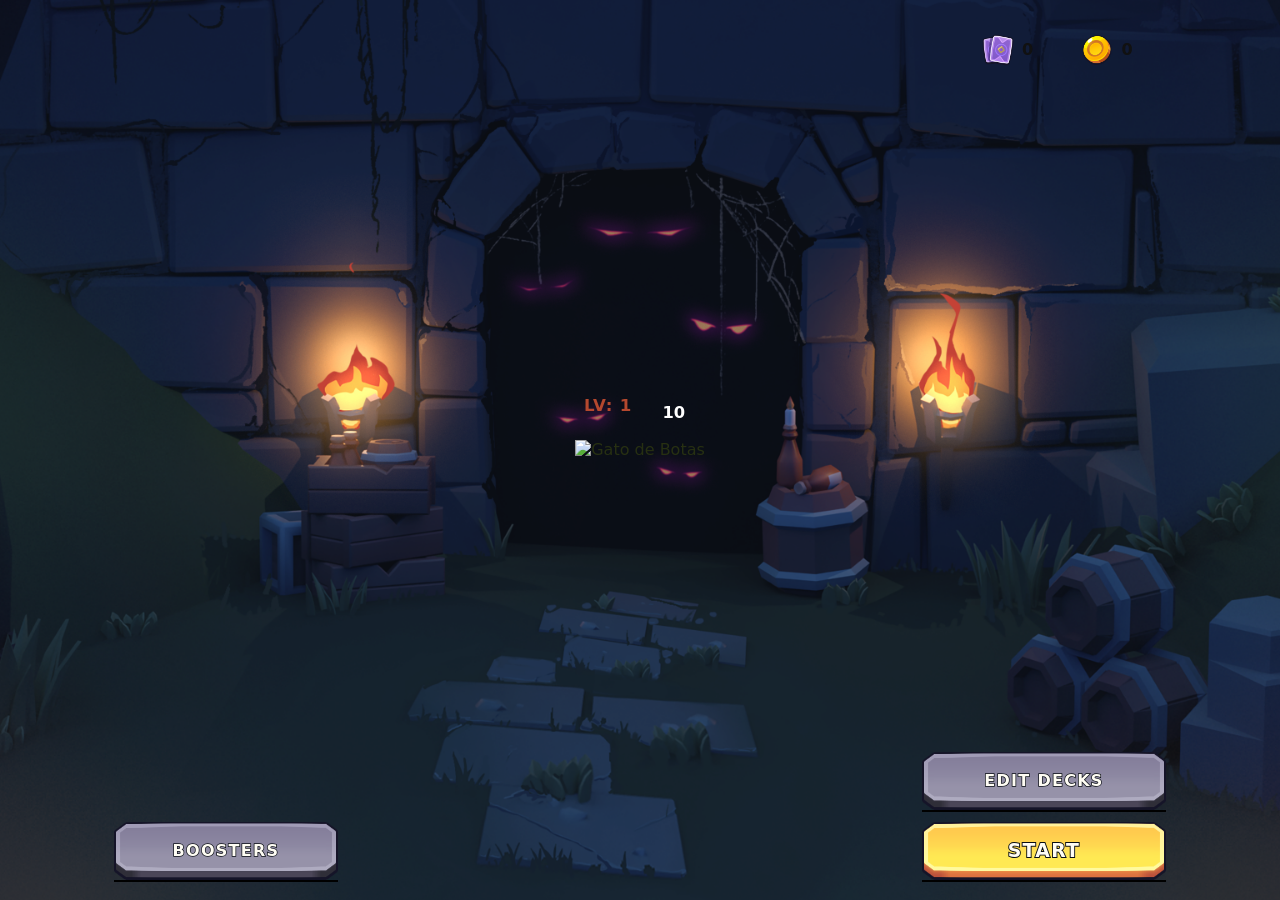
==== docs/index.html @ a6cf3a55 "Merge remote-tracking branch 'upstream/ui-art'" ====
<!doctype html>
<html lang="en">
<head>
  <meta charset="utf-8">
  <meta name="viewport" content="width=device-width, initial-scale=1">
  <title>main</title>
</head>
<body>
  <div id="app"></div>
  <script type="module">
// JavaScript runtime source for the BIRL JavaScript target.

// App Runtime
// ===========

// Bend-to-DOM bridge: decodes values, patches virtual DOM, and dispatches IO.

// Bend Value
// ==========

export function __app_mk(name, obj) {
  if (obj === undefined) {
    obj = {};
  }
  obj.$ = name;
  obj.$t = __bend_tag[name];
  return obj;
}

export function __app_fld(obj, nam, idx) {
  if (obj === null || typeof obj !== "object") {
    return undefined;
  }
  if (Object.prototype.hasOwnProperty.call(obj, nam)) {
    return obj[nam];
  }
  var key = "$" + String(idx);
  if (Object.prototype.hasOwnProperty.call(obj, key)) {
    return obj[key];
  }
  return undefined;
}

export function __app_decode_string(str) {
  if (typeof str !== "string") {
    throw new Error("invalid Bend String value");
  }
  return str;
}

export function __app_encode_string(txt) {
  if (typeof txt !== "string") {
    throw new Error("invalid JavaScript string value");
  }
  return txt;
}

export function __app_list_array(lst) {
  var out = [];
  var cur = lst;
  while (cur !== null && typeof cur === "object") {
    if (cur.$ === "nil") {
      return out;
    }
    if (cur.$ === "cons") {
      out.push(__app_fld(cur, "head", 0));
      cur = __app_fld(cur, "tail", 1);
      continue;
    }
    break;
  }
  throw new Error("invalid Bend List value");
}

export function __app_list_u32(lst) {
  var out = [];
  var cur = lst;
  while (cur !== null && typeof cur === "object") {
    if (cur.$ === "nil") {
      return out;
    }
    if (cur.$ === "cons") {
      out.push(__app_fld(cur, "head", 0) >>> 0);
      cur = __app_fld(cur, "tail", 1);
      continue;
    }
    break;
  }
  throw new Error("invalid Bend List value");
}

// Bitmap
// ======

export function __app_bmp_paint(canvas, w, h, pixels) {
  canvas.width = w;
  canvas.height = h;
  var ctx = canvas.getContext("2d");
  var img = ctx.createImageData(w, h);
  var dat = img.data;
  var len = Math.min(pixels.length, w * h);
  for (var i = 0; i < len; ++i) {
    var p = pixels[i];
    dat[i * 4 + 0] = (p >>> 24) & 0xff;
    dat[i * 4 + 1] = (p >>> 16) & 0xff;
    dat[i * 4 + 2] = (p >>> 8) & 0xff;
    dat[i * 4 + 3] = p & 0xff;
  }
  ctx.putImageData(img, 0, 0);
}

// Event
// =====

export function __app_evt_value(evt) {
  var tgt = evt === null || typeof evt !== "object" ? null : evt.target;
  if (tgt === null || typeof tgt !== "object") {
    return "";
  }
  var val = tgt.value;
  return typeof val === "string" ? val : "";
}

export function __app_evt_key(evt) {
  if (evt === null || typeof evt !== "object") {
    return 0;
  }
  var key = evt.which;
  if (typeof key === "number") {
    return key >>> 0;
  }
  key = evt.keyCode;
  if (typeof key === "number") {
    return key >>> 0;
  }
  return 0;
}

// HTML Decode
// ===========

export function __app_empty_attrs() {
  return {
    attrs: Object.create(null),
    style: Object.create(null),
    on: Object.create(null),
    fx: [],
  };
}

export function __app_decode_attrs(attrs) {
  var out = __app_empty_attrs();
  for (var attr of __app_list_array(attrs)) {
    if (attr === null || typeof attr !== "object") {
      throw new Error("invalid HTML attr");
    }
    switch (attr.$) {
      case "attr": {
        out.attrs[__app_decode_string(__app_fld(attr, "nam", 0))] = __app_decode_string(__app_fld(attr, "val", 1));
        break;
      }
      case "style": {
        out.style[__app_decode_string(__app_fld(attr, "nam", 0))] = __app_decode_string(__app_fld(attr, "val", 1));
        break;
      }
      case "on_click": {
        var msg = __app_fld(attr, "msg", 0);
        out.on.click = function () {
          return msg;
        };
        break;
      }
      case "on_input": {
        var fun = __app_fld(attr, "fun", 0);
        out.on.input = function (evt) {
          return __apply(fun, __app_encode_string(__app_evt_value(evt)));
        };
        break;
      }
      case "on_key_down": {
        var fun = __app_fld(attr, "fun", 0);
        out.on.keydown = function (evt) {
          return __apply(fun, __app_evt_key(evt));
        };
        break;
      }
      case "on_mouse_down": {
        var fun = __app_fld(attr, "fun", 0);
        out.on.mousedown = function (evt) {
          return __apply(__apply(fun, evt.offsetX >>> 0), evt.offsetY >>> 0);
        };
        break;
      }
      case "on_mouse_up": {
        var fun = __app_fld(attr, "fun", 0);
        out.on.mouseup = function (evt) {
          return __apply(__apply(fun, evt.offsetX >>> 0), evt.offsetY >>> 0);
        };
        break;
      }
      case "on_mouse_move": {
        var fun = __app_fld(attr, "fun", 0);
        out.on.mousemove = function (evt) {
          return __apply(__apply(fun, evt.offsetX >>> 0), evt.offsetY >>> 0);
        };
        break;
      }
      case "every_ms": {
        var ms = __app_fld(attr, "ms", 0) >>> 0;
        var msg = __app_fld(attr, "msg", 1);
        out.fx.push({ $: "every_ms", ms: ms, msg: msg });
        break;
      }
      default: {
        throw new Error("invalid HTML attr constructor");
      }
    }
  }
  return out;
}

export function __app_decode_html(view) {
  if (view === null || typeof view !== "object") {
    throw new Error("invalid HTML value");
  }
  switch (view.$) {
    case "text": {
      return { $: "text", value: __app_decode_string(__app_fld(view, "value", 0)) };
    }
    case "node": {
      var tag = __app_decode_string(__app_fld(view, "tag", 0));
      var attrs = __app_decode_attrs(__app_fld(view, "attrs", 1));
      var kids = __app_list_array(__app_fld(view, "kids", 2)).map(__app_decode_html);
      return { $: "node", tag: tag, attrs: attrs, kids: kids };
    }
    case "bmp": {
      var w = __app_fld(view, "width", 0) >>> 0;
      var h = __app_fld(view, "height", 1) >>> 0;
      var pixels = __app_list_u32(__app_fld(view, "pixels", 2));
      var attrs = __app_decode_attrs(__app_fld(view, "attrs", 3));
      return { $: "bmp", w: w, h: h, pixels: pixels, attrs: attrs };
    }
    default: {
      throw new Error("invalid HTML constructor");
    }
  }
}

// DOM Attributes
// ==============

export function __app_set_attr(el, nam, val) {
  if (nam === "value" && "value" in el) {
    if (el.value !== val) {
      el.value = val;
    }
    return;
  }
  el.setAttribute(nam, val);
}

export function __app_del_attr(el, nam) {
  if (nam === "value" && "value" in el) {
    el.value = "";
  }
  el.removeAttribute(nam);
}

export function __app_patch_attrs(el, prev, next) {
  for (var nam in prev.attrs) {
    if (!(nam in next.attrs)) {
      __app_del_attr(el, nam);
    }
  }
  for (var nam in next.attrs) {
    if (prev.attrs[nam] !== next.attrs[nam]) {
      __app_set_attr(el, nam, next.attrs[nam]);
    }
  }
  for (var nam in prev.style) {
    if (!(nam in next.style)) {
      el.style.removeProperty(nam);
    }
  }
  for (var nam in next.style) {
    if (prev.style[nam] !== next.style[nam]) {
      el.style.setProperty(nam, next.style[nam]);
    }
  }
}

// Event Binding
// =============

export function __app_bind_dom(el, nam, get_msg, dispatch) {
  var handler = function (evt) {
    dispatch(get_msg(evt));
  };
  el.addEventListener(nam, handler);
  return function () {
    el.removeEventListener(nam, handler);
  };
}

export function __app_bind_fx(fx, dispatch) {
  switch (fx.$) {
    case "every_ms": {
      var msg = fx.msg;
      var timer = setInterval(function () {
        dispatch(msg);
      }, fx.ms);
      return function () {
        clearInterval(timer);
      };
    }
    default: {
      throw new Error("invalid App binding");
    }
  }
}

export function __app_clear_bindings(dom) {
  if (dom === null || typeof dom !== "object") {
    return;
  }
  var got = dom.__bend_bindings;
  if (got === undefined) {
    return;
  }
  for (var off of got) {
    off();
  }
  delete dom.__bend_bindings;
}

export function __app_has_bindings(next) {
  for (var nam in next.on) {
    return true;
  }
  return next.fx.length !== 0;
}

export function __app_patch_bindings(el, next, dispatch) {
  __app_clear_bindings(el);
  if (!__app_has_bindings(next)) {
    return;
  }
  var got = [];
  for (var nam in next.on) {
    got.push(__app_bind_dom(el, nam, next.on[nam], dispatch));
  }
  for (var fx of next.fx) {
    got.push(__app_bind_fx(fx, dispatch));
  }
  el.__bend_bindings = got;
}

export function __app_dispose(dom) {
  if (dom === null || typeof dom !== "object") {
    return;
  }
  __app_clear_bindings(dom);
  if ("childNodes" in dom) {
    for (var kid of dom.childNodes) {
      __app_dispose(kid);
    }
  }
}

// DOM Patch
// =========

var __SVG_NS = "http://www.w3.org/2000/svg";

export function __app_is_svg(tag) {
  switch (tag) {
    case "svg":
    case "circle":
    case "ellipse":
    case "line":
    case "path":
    case "polygon":
    case "polyline":
    case "rect":
    case "g":
    case "defs":
    case "use":
    case "symbol":
    case "text":
    case "tspan":
    case "image":
    case "clipPath":
    case "mask":
    case "pattern":
    case "marker":
    case "linearGradient":
    case "radialGradient":
    case "stop":
    case "filter":
    case "feGaussianBlur":
    case "feOffset":
    case "feBlend":
    case "feColorMatrix":
    case "feComposite":
      return true;
    default:
      return false;
  }
}

export function __app_mount(view, dispatch, svg) {
  switch (view.$) {
    case "text": {
      return document.createTextNode(view.value);
    }
    case "node": {
      var isSvg = svg || view.tag === "svg";
      var el = isSvg ? document.createElementNS(__SVG_NS, view.tag) : document.createElement(view.tag);
      __app_patch_attrs(el, __app_empty_attrs(), view.attrs);
      __app_patch_bindings(el, view.attrs, dispatch);
      var kidSvg = isSvg && view.tag !== "foreignObject";
      for (var kid of view.kids) {
        el.appendChild(__app_mount(kid, dispatch, kidSvg));
      }
      return el;
    }
    case "bmp": {
      var el = document.createElement("canvas");
      __app_bmp_paint(el, view.w, view.h, view.pixels);
      __app_patch_attrs(el, __app_empty_attrs(), view.attrs);
      __app_patch_bindings(el, view.attrs, dispatch);
      return el;
    }
  }
}

export function __app_replace(dom, view, dispatch, svg) {
  var nxt = __app_mount(view, dispatch, svg);
  __app_dispose(dom);
  return nxt;
}

export function __app_patch(dom, prev, next, dispatch, svg) {
  if (prev.$ !== next.$) {
    return __app_replace(dom, next, dispatch, svg);
  }
  if (prev.$ === "text") {
    if (prev.value !== next.value) {
      dom.nodeValue = next.value;
    }
    return dom;
  }
  if (prev.$ === "bmp") {
    __app_bmp_paint(dom, next.w, next.h, next.pixels);
    __app_patch_attrs(dom, prev.attrs, next.attrs);
    __app_patch_bindings(dom, next.attrs, dispatch);
    return dom;
  }
  if (prev.tag !== next.tag) {
    return __app_replace(dom, next, dispatch, svg);
  }
  __app_patch_attrs(dom, prev.attrs, next.attrs);
  __app_patch_bindings(dom, next.attrs, dispatch);
  var isSvg = svg || next.tag === "svg";
  var kidSvg = isSvg && next.tag !== "foreignObject";
  var shared = Math.min(prev.kids.length, next.kids.length);
  for (var i = 0; i < shared; ++i) {
    var kid = dom.childNodes[i];
    var nxt = __app_patch(kid, prev.kids[i], next.kids[i], dispatch, kidSvg);
    if (nxt !== kid && kid.parentNode === dom) {
      dom.replaceChild(nxt, kid);
    }
  }
  while (dom.childNodes.length > next.kids.length) {
    var lst = dom.lastChild;
    if (lst === null) {
      break;
    }
    __app_dispose(lst);
    dom.removeChild(lst);
  }
  for (var i = shared; i < next.kids.length; ++i) {
    dom.appendChild(__app_mount(next.kids[i], dispatch, kidSvg));
  }
  return dom;
}

// App IO
// ======

export function __app_notify_ready(url) {
  if (url === null) {
    return;
  }
  try {
    if (typeof navigator === "object" && navigator !== null && typeof navigator.sendBeacon === "function") {
      if (navigator.sendBeacon(url, "")) {
        return;
      }
    }
  } catch {
  }
  if (typeof fetch === "function") {
    fetch(url, { method: "POST", keepalive: true }).catch(function () {
    });
  }
}

export function __app_parse_headers(str) {
  if (str === "") {
    return undefined;
  }
  var hdrs = {};
  var lines = str.split("\n");
  for (var i = 0; i < lines.length; ++i) {
    var line = lines[i].trim();
    if (line !== "") {
      var idx = line.indexOf(":");
      if (idx >= 0) {
        hdrs[line.slice(0, idx).trim()] = line.slice(idx + 1).trim();
      }
    }
  }
  return hdrs;
}

export async function __app_run_prim(prim) {
  if (prim === null || typeof prim !== "object") {
    throw new Error("invalid IO primitive");
  }
  switch (prim.$) {
    case "print": {
      console.log(__app_decode_string(__app_fld(prim, "txt", 0)));
      return __app_mk("unit");
    }
    case "sleep_ms": {
      var ms = __app_fld(prim, "ms", 0) >>> 0;
      if (ms > 0) {
        await new Promise(function (resolve) {
          setTimeout(resolve, ms);
        });
      }
      return __app_mk("unit");
    }
    case "get_time": {
      return BigInt(Date.now());
    }
    case "http_fetch": {
      var url = __app_decode_string(__app_fld(prim, "url", 0));
      var opts = { method: __app_decode_string(__app_fld(prim, "method", 1)) };
      var body = __app_decode_string(__app_fld(prim, "body", 3));
      if (body !== "") {
        opts.body = body;
      }
      opts.headers = __app_parse_headers(__app_decode_string(__app_fld(prim, "headers", 2)));
      return __app_encode_string(await (await fetch(url, opts)).text());
    }
    case "store_get": {
      var key = __app_decode_string(__app_fld(prim, "key", 0));
      try {
        var val = localStorage.getItem(key);
        return __app_encode_string(typeof val === "string" ? val : "");
      } catch {
        return __app_encode_string("");
      }
    }
    case "store_set": {
      var key = __app_decode_string(__app_fld(prim, "key", 0));
      var val = __app_decode_string(__app_fld(prim, "val", 1));
      try {
        localStorage.setItem(key, val);
      } catch {
      }
      return __app_mk("unit");
    }
    case "store_del": {
      var key = __app_decode_string(__app_fld(prim, "key", 0));
      try {
        localStorage.removeItem(key);
      } catch {
      }
      return __app_mk("unit");
    }
    case "exit": {
      throw new Error("exit(" + (__app_fld(prim, "code", 0) >>> 0) + ")");
    }
    default: {
      throw new Error("unsupported IO primitive in browser: " + prim.$);
    }
  }
}

export function __app_io_apply(f, x) {
  if (typeof f === "function") {
    return f(x);
  }
  if (f !== null && typeof f === "object" && typeof f.$c === "number") {
    return __apply(f, x);
  }
  throw new Error("invalid IO apply target");
}

export async function __app_run_io(io) {
  var cur = io;
  while (true) {
    if (cur === null || typeof cur !== "object") {
      throw new Error("invalid IO term");
    }
    switch (cur.$) {
      case "pure": {
        return __app_fld(cur, "val", 0);
      }
      case "call": {
        var cont = __app_fld(cur, "k", 1);
        cur = __app_io_apply(cont, await __app_run_prim(__app_fld(cur, "p", 0)));
        continue;
      }
      default: {
        throw new Error("invalid IO constructor");
      }
    }
  }
}

// App Loop
// ========

export function __app_run_cmd(cmd, dispatch) {
  if (cmd === null || typeof cmd !== "object") {
    return;
  }
  switch (cmd.$) {
    case "none": {
      return;
    }
    case "io": {
      var act = __app_fld(cmd, "act", 0);
      __app_run_io(act)
        .then(function (msg) {
          dispatch(msg);
        })
        .catch(function (e) {
          console.error("App IO error:", e);
        });
      return;
    }
    case "batch": {
      var cmds = __app_list_array(__app_fld(cmd, "cmds", 0));
      for (var c of cmds) {
        __app_run_cmd(c, dispatch);
      }
      return;
    }
  }
}

export function __run_app(app) {
  if (app === null || typeof app !== "object" || app.$ !== "app") {
    throw new Error("main is not an App value");
  }
  var init_upd = __app_fld(app, "init", 2);
  var render = __app_fld(app, "render", 3);
  var on_event = __app_fld(app, "on_event", 4);
  var state = __app_fld(init_upd, "state", 0);
  var root = document.getElementById("app");
  if (root === null) {
    throw new Error("missing #app mount node");
  }
  function step(msg) {
    var got = __apply(on_event, msg);
    if (false) {
      throw new Error("invalid on_event function");
    }
    var result = __apply(got, state);
    state = __app_fld(result, "state", 0);
    var cmd = __app_fld(result, "cmd", 1);
    var next = __app_decode_html(__apply(render, state));
    var nxt = __app_patch(dom, view, next, step, false);
    if (nxt !== dom) {
      root.replaceChild(nxt, dom);
    }
    dom = nxt;
    view = next;
    __app_run_cmd(cmd, step);
  }
  var view = __app_decode_html(__apply(render, state));
  var dom = __app_mount(view, step, false);
  root.replaceChildren(dom);
  __app_run_cmd(__app_fld(init_upd, "cmd", 1), step);
}

// Runtime
// =======

// Core JavaScript runtime: Nat arithmetic, arrays, strings, and result display.

// Nat
// ===

var _NAT_MAX = Number.MAX_SAFE_INTEGER;

function _nat_num(a) {
  return typeof a === "number";
}

function _nat_big(a) {
  return typeof a === "bigint";
}

function _nat_big_of(a) {
  return _nat_num(a) ? BigInt(a) : a;
}

function _nat_shrink(r) {
  return r <= _NAT_MAX ? Number(r) : r;
}

function _nat_is_zero(a) {
  return a === 0 || a === 0n;
}

function _nat_add(a, b) {
  if (_nat_num(a) && _nat_num(b)) {
    if (a <= _NAT_MAX - b) {
      return a + b;
    }
  }
  return _nat_big_of(a) + _nat_big_of(b);
}

function _nat_sub(a, b) {
  if (_nat_num(a) && _nat_num(b)) {
    return a >= b ? a - b : 0;
  }
  var ba = _nat_big_of(a);
  var bb = _nat_big_of(b);
  return ba >= bb ? _nat_shrink(ba - bb) : 0;
}

function _nat_mul(a, b) {
  if (_nat_num(a) && _nat_num(b)) {
    if (b === 0 || a <= Math.floor(_NAT_MAX / b)) {
      return a * b;
    }
  }
  return _nat_big_of(a) * _nat_big_of(b);
}

function _nat_div(a, b) {
  if (b === 0 || b === 0n) {
    return 0;
  }
  if (_nat_num(a) && _nat_num(b)) {
    return Math.floor(a / b);
  }
  return _nat_shrink(_nat_big_of(a) / _nat_big_of(b));
}

function _nat_mod(a, b) {
  if (b === 0 || b === 0n) {
    return 0;
  }
  if (_nat_num(a) && _nat_num(b)) {
    return a % b;
  }
  return _nat_shrink(_nat_big_of(a) % _nat_big_of(b));
}

function _nat_eq(a, b) {
  if (_nat_num(a) && _nat_num(b)) {
    return a === b;
  }
  return _nat_big_of(a) === _nat_big_of(b);
}

function _nat_lt(a, b) {
  if (_nat_num(a) && _nat_num(b)) {
    return a < b;
  }
  return _nat_big_of(a) < _nat_big_of(b);
}

function _nat_le(a, b) {
  if (_nat_num(a) && _nat_num(b)) {
    return a <= b;
  }
  return _nat_big_of(a) <= _nat_big_of(b);
}

function _nat_gt(a, b) {
  if (_nat_num(a) && _nat_num(b)) {
    return a > b;
  }
  return _nat_big_of(a) > _nat_big_of(b);
}

function _nat_ge(a, b) {
  if (_nat_num(a) && _nat_num(b)) {
    return a >= b;
  }
  return _nat_big_of(a) >= _nat_big_of(b);
}

function _nat_and(a, b) {
  if (_nat_num(a) && _nat_num(b) && a <= 0x7fffffff && b <= 0x7fffffff) {
    return a & b;
  }
  return _nat_shrink(_nat_big_of(a) & _nat_big_of(b));
}

function _nat_or(a, b) {
  if (_nat_num(a) && _nat_num(b) && a <= 0x7fffffff && b <= 0x7fffffff) {
    return a | b;
  }
  return _nat_shrink(_nat_big_of(a) | _nat_big_of(b));
}

function _nat_xor(a, b) {
  if (_nat_num(a) && _nat_num(b) && a <= 0x7fffffff && b <= 0x7fffffff) {
    return a ^ b;
  }
  return _nat_shrink(_nat_big_of(a) ^ _nat_big_of(b));
}

function _nat_shl(a, n) {
  if (_nat_num(a) && n < 53 && a <= Math.floor(_NAT_MAX / 2 ** n)) {
    return a * 2 ** n;
  }
  return _nat_big_of(a) << BigInt(n);
}

function _nat_not(a) {
  return _nat_shrink(~_nat_big_of(a) & 0xffffffffffffffffn);
}

function _nat_shr(a, n) {
  if (_nat_num(a)) {
    return Math.floor(a / 2 ** n);
  }
  return _nat_shrink(_nat_big_of(a) >> BigInt(n));
}

function _nat_to_u64(a) {
  return BigInt.asUintN(64, _nat_big_of(a));
}

function _nat_to_u32(a) {
  return Number(_nat_big_of(a) & 0xffffffffn) >>> 0;
}

function _nat_to_u16(a) {
  return Number(_nat_big_of(a) & 0xffffn);
}

function _nat_to_u8(a) {
  return Number(_nat_big_of(a) & 0xffn);
}

// Array
// =====

function _arr_new(n, v) {
  var a = new Array(n >>> 0);
  if (v !== 0) {
    for (var i = 0; i < a.length; i++) {
      a[i] = v;
    }
  } else {
    a.fill(0);
  }
  return a;
}

function _arr_set(a, i, v) {
  a[i >>> 0] = v;
  return a;
}

function _arr_gen(n, g) {
  var a = new Array(n >>> 0);
  for (var i = 0; i < a.length; i++) {
    a[i] = __apply(g, i >>> 0);
  }
  return a;
}

function _arr_drop(a, d) {
  for (var i = 0; i < a.length; i++) {
    __apply(d, a[i]);
  }
  return 0;
}

function _arr_new_u8(n, v) {
  var a = new Uint8Array(n >>> 0);
  if (v) {
    a.fill(v);
  }
  return a;
}

function _arr_gen_u8(n, g) {
  var a = new Uint8Array(n >>> 0);
  for (var i = 0; i < a.length; i++) {
    a[i] = __apply(g, i >>> 0);
  }
  return a;
}

function _arr_new_i8(n, v) {
  var a = new Int8Array(n >>> 0);
  if (v) {
    a.fill(v);
  }
  return a;
}

function _arr_gen_i8(n, g) {
  var a = new Int8Array(n >>> 0);
  for (var i = 0; i < a.length; i++) {
    a[i] = __apply(g, i >>> 0);
  }
  return a;
}

function _arr_new_u16(n, v) {
  var a = new Uint16Array(n >>> 0);
  if (v) {
    a.fill(v);
  }
  return a;
}

function _arr_gen_u16(n, g) {
  var a = new Uint16Array(n >>> 0);
  for (var i = 0; i < a.length; i++) {
    a[i] = __apply(g, i >>> 0);
  }
  return a;
}

function _arr_new_i16(n, v) {
  var a = new Int16Array(n >>> 0);
  if (v) {
    a.fill(v);
  }
  return a;
}

function _arr_gen_i16(n, g) {
  var a = new Int16Array(n >>> 0);
  for (var i = 0; i < a.length; i++) {
    a[i] = __apply(g, i >>> 0);
  }
  return a;
}

function _arr_new_u32(n, v) {
  var a = new Uint32Array(n >>> 0);
  if (v) {
    a.fill(v >>> 0);
  }
  return a;
}

function _arr_gen_u32(n, g) {
  var a = new Uint32Array(n >>> 0);
  for (var i = 0; i < a.length; i++) {
    a[i] = __apply(g, i >>> 0) >>> 0;
  }
  return a;
}

function _arr_new_i32(n, v) {
  var a = new Int32Array(n >>> 0);
  if (v) {
    a.fill(v | 0);
  }
  return a;
}

function _arr_gen_i32(n, g) {
  var a = new Int32Array(n >>> 0);
  for (var i = 0; i < a.length; i++) {
    a[i] = __apply(g, i >>> 0) | 0;
  }
  return a;
}

function _arr_new_u64(n, v) {
  var a = new BigUint64Array(n >>> 0);
  if (v) {
    a.fill(BigInt(v));
  }
  return a;
}

function _arr_gen_u64(n, g) {
  var a = new BigUint64Array(n >>> 0);
  for (var i = 0; i < a.length; i++) {
    a[i] = BigInt(__apply(g, i >>> 0));
  }
  return a;
}

function _arr_new_i64(n, v) {
  var a = new BigInt64Array(n >>> 0);
  if (v) {
    a.fill(BigInt(v));
  }
  return a;
}

function _arr_gen_i64(n, g) {
  var a = new BigInt64Array(n >>> 0);
  for (var i = 0; i < a.length; i++) {
    a[i] = BigInt(__apply(g, i >>> 0));
  }
  return a;
}

function _arr_new_f64(n, v) {
  var a = new Float64Array(n >>> 0);
  if (v) {
    a.fill(v);
  }
  return a;
}

function _arr_gen_f64(n, g) {
  var a = new Float64Array(n >>> 0);
  for (var i = 0; i < a.length; i++) {
    a[i] = __apply(g, i >>> 0);
  }
  return a;
}

function _arr_drop_u8(a, d) {
  for (var i = 0; i < a.length; i++) {
    __apply(d, a[i]);
  }
  return 0;
}

function _arr_drop_i8(a, d) {
  for (var i = 0; i < a.length; i++) {
    __apply(d, a[i]);
  }
  return 0;
}

function _arr_drop_u16(a, d) {
  for (var i = 0; i < a.length; i++) {
    __apply(d, a[i]);
  }
  return 0;
}

function _arr_drop_i16(a, d) {
  for (var i = 0; i < a.length; i++) {
    __apply(d, a[i]);
  }
  return 0;
}

function _arr_drop_u32(a, d) {
  for (var i = 0; i < a.length; i++) {
    __apply(d, a[i]);
  }
  return 0;
}

function _arr_drop_i32(a, d) {
  for (var i = 0; i < a.length; i++) {
    __apply(d, a[i]);
  }
  return 0;
}

function _arr_drop_u64(a, d) {
  for (var i = 0; i < a.length; i++) {
    __apply(d, a[i]);
  }
  return 0;
}

function _arr_drop_i64(a, d) {
  for (var i = 0; i < a.length; i++) {
    __apply(d, a[i]);
  }
  return 0;
}

function _arr_drop_f64(a, d) {
  for (var i = 0; i < a.length; i++) {
    __apply(d, a[i]);
  }
  return 0;
}

// String
// ======

function _str_head(s) {
  return String.fromCodePoint(s.codePointAt(0));
}

function _str_tail(s) {
  return s.slice(s.codePointAt(0) > 0xffff ? 2 : 1);
}

// Show
// ====

function __bend_show_val(val, show) {
  if (val === null) {
    return "null";
  }
  if (typeof val === "bigint") {
    return val.toString();
  }
  if (typeof val === "number") {
    return String(val);
  }
  if (typeof val === "string") {
    return JSON.stringify(val);
  }
  if (typeof val === "boolean") {
    return String(val);
  }
  if (typeof val !== "object") {
    return String(val);
  }
  var info = __bend_ctrs[val.$t];
  if (!info) {
    return JSON.stringify(val);
  }
  var parts = ['"$":' + JSON.stringify(info.n)];
  for (var i = 0; i < info.f.length; i++) {
    var fs = info.s.length > i ? info.s[i] : "auto";
    parts.push(JSON.stringify(info.f[i]) + ":" + __bend_show_val(val[info.f[i]], fs));
  }
  return "{" + parts.join(",") + "}";
}

function __bend_show_result(val, show) {
  if (show === "char") {
    return String.fromCharCode(39) + val + String.fromCharCode(39);
  }
  if (typeof val === "bigint") {
    return val.toString();
  }
  if (typeof val === "number") {
    return String(val);
  }
  if (typeof val === "string") {
    return JSON.stringify(val);
  }
  return __bend_show_val(val, show);
}

// Generated Program
// =================

var __bend_ctrs = {0: { n: "str_nil", f: [], s: [] }, 1: { n: "str_cons", f: ["head", "tail"], s: ["char", "string"] }, 2: { n: "false", f: [], s: [] }, 3: { n: "true", f: [], s: [] }, 4: { n: "nil", f: [], s: [] }, 5: { n: "cons", f: ["head", "tail"], s: ["auto", "adt"] }, 6: { n: "upgrade", f: ["cost", "max_hp"], s: ["u32", "u32"] }, 7: { n: "pack_pool_entry", f: ["card", "weight"], s: ["adt", "u32"] }, 8: { n: "monster_card", f: ["ref"], s: ["u32"] }, 9: { n: "sword_card", f: ["ref"], s: ["u32"] }, 10: { n: "potion_card", f: ["ref"], s: ["u32"] }, 11: { n: "hero_def", f: ["id", "name", "sprite", "base_max_hp", "unlock_cost", "starts_unlocked", "upgrades"], s: ["string", "string", "string", "u32", "u32", "u32", "adt"] }, 12: { n: "monster_def", f: ["name", "sprite", "gold_drop", "hp_levels"], s: ["string", "string", "u32", "adt"] }, 13: { n: "sword_def", f: ["name", "sprite", "dmg"], s: ["string", "string", "u32"] }, 14: { n: "potion_def", f: ["name", "sprite", "heal"], s: ["string", "string", "u32"] }, 15: { n: "monster_entry", f: ["ref", "count"], s: ["u32", "u32"] }, 16: { n: "sword_entry", f: ["ref", "count"], s: ["u32", "u32"] }, 17: { n: "potion_entry", f: ["ref", "count"], s: ["u32", "u32"] }, 18: { n: "hero_entry", f: ["count"], s: ["u32"] }, 19: { n: "pack_def", f: ["name", "price", "reveal_count", "allow_duplicates", "pool"], s: ["string", "u32", "u32", "u32", "adt"] }, 20: { n: "config", f: ["heroes", "monsters", "swords", "potions", "deck", "booster_packs", "starting_dungeon_level"], s: ["adt", "adt", "adt", "adt", "adt", "adt", "u32"] }, 21: { n: "hero_profile", f: ["unlocked", "hero_level"], s: ["u32", "u32"] }, 22: { n: "meta", f: ["selected_hero", "selection_confirmed", "gold", "bonus_deck", "pack_inventory", "hero_profiles", "decks", "active_deck_id", "next_deck_id"], s: ["u32", "u32", "u32", "adt", "adt", "adt", "adt", "u32", "u32"] }, 23: { n: "deck_record", f: ["id", "name", "sleeve", "entries"], s: ["u32", "string", "adt", "adt"] }, 24: { n: "none", f: [], s: [] }, 25: { n: "some", f: ["val"], s: ["auto"] }, 26: { n: "sleeve_blue", f: [], s: [] }, 27: { n: "sleeve_chromatic", f: [], s: [] }, 28: { n: "game_state", f: ["meta", "scene", "next_seed"], s: ["adt", "adt", "u32"] }, 29: { n: "setup", f: [], s: [] }, 30: { n: "auto", f: [], s: [] }, 31: { n: "px", f: ["value"], s: ["nat"] }, 32: { n: "contain", f: [], s: [] }, 33: { n: "cover", f: [], s: [] }, 34: { n: "stretch", f: [], s: [] }, 35: { n: "smooth", f: [], s: [] }, 36: { n: "pixelated", f: [], s: [] }, 37: { n: "image", f: ["width", "height", "fit", "sampling"], s: ["adt", "adt", "adt", "adt"] }, 38: { n: "node", f: ["tag", "attrs", "kids"], s: ["string", "adt", "adt"] }, 39: { n: "attr", f: ["nam", "val"], s: ["string", "string"] }, 40: { n: "style", f: ["nam", "val"], s: ["string", "string"] }, 41: { n: "eq", f: [], s: [] }, 42: { n: "lt", f: [], s: [] }, 43: { n: "gt", f: [], s: [] }, 44: { n: "width_px", f: ["value"], s: ["nat"] }, 45: { n: "height_px", f: ["value"], s: ["nat"] }, 46: { n: "fit_contain", f: [], s: [] }, 47: { n: "fit_cover", f: [], s: [] }, 48: { n: "fit_stretch", f: [], s: [] }, 49: { n: "sampling_smooth", f: [], s: [] }, 50: { n: "sampling_pixelated", f: [], s: [] }, 51: { n: "animation", f: ["frames", "fps", "playback"], s: ["adt", "nat", "adt"] }, 52: { n: "loop", f: [], s: [] }, 53: { n: "state", f: ["elapsed_ms", "finished"], s: ["nat", "adt"] }, 54: { n: "once_hold_last", f: [], s: [] }, 55: { n: "step", f: ["state", "cycled", "finished_now"], s: ["adt", "adt", "adt"] }, 56: { n: "ui_state", f: ["hp_fx", "dmg_fx", "impact", "damage_overlay", "deck_counter_fx", "menu_background_state"], s: ["adt", "adt", "adt", "adt", "adt", "adt"] }, 57: { n: "hp_fx_none", f: [], s: [] }, 58: { n: "dmg_fx_none", f: [], s: [] }, 59: { n: "no_impact", f: [], s: [] }, 60: { n: "no_damage_overlay", f: [], s: [] }, 61: { n: "deck_counter_idle", f: [], s: [] }, 62: { n: "map", f: ["rows"], s: ["adt"] }, 63: { n: "v2", f: ["x", "y"], s: ["nat", "nat"] }, 64: { n: "board", f: ["cells"], s: ["adt"] }, 65: { n: "none", f: [], s: [] }, 66: { n: "up", f: [], s: [] }, 67: { n: "down", f: [], s: [] }, 68: { n: "left", f: [], s: [] }, 69: { n: "right", f: [], s: [] }, 70: { n: "sigma", f: ["first", "second"], s: ["u32", "string"] }, 71: { n: "run", f: ["dungeon_level", "hero_hp", "hero_max_hp", "hero_index", "weapon", "board", "deck_blueprint", "draw_counts", "remaining", "capacity", "seed", "ult_charge", "hero_ref"], s: ["u32", "u32", "u32", "u32", "adt", "adt", "adt", "adt", "u32", "u32", "u32", "u32", "u32"] }, 72: { n: "no_weapon", f: [], s: [] }, 73: { n: "weapon", f: ["ref", "dmg"], s: ["u32", "u32"] }, 74: { n: "monster", f: ["ref", "hp"], s: ["u32", "u32"] }, 75: { n: "sword", f: ["ref", "dmg"], s: ["u32", "u32"] }, 76: { n: "potion", f: ["ref", "heal"], s: ["u32", "u32"] }, 77: { n: "gold", f: ["amount"], s: ["u32"] }, 78: { n: "hero_card", f: [], s: [] }, 79: { n: "no_pick", f: ["counts"], s: ["adt"] }, 80: { n: "picked_entry", f: ["entry", "counts"], s: ["adt", "adt"] }, 81: { n: "pack_inventory_entry", f: ["ref", "count"], s: ["u32", "u32"] }, 82: { n: "no_pack_reward", f: [], s: [] }, 83: { n: "pack_reward", f: ["cards"], s: ["adt"] }, 84: { n: "no_save", f: [], s: [] }, 85: { n: "loaded", f: ["meta", "saved_scene", "next_seed"], s: ["adt", "adt", "u32"] }, 86: { n: "saved_setup", f: [], s: [] }, 87: { n: "saved_running", f: ["run"], s: ["adt"] }, 88: { n: "saved_boosters", f: ["reward", "reveal_index"], s: ["adt", "u32"] }, 89: { n: "saved_character_select", f: ["preview_hero"], s: ["u32"] }, 90: { n: "cat_monsters", f: [], s: [] }, 91: { n: "cat_swords", f: [], s: [] }, 92: { n: "cat_potions", f: [], s: [] }, 93: { n: "cat_hero", f: [], s: [] }, 94: { n: "deck_quotas", f: ["monsters", "swords", "potions", "hero", "total"], s: ["u32", "u32", "u32", "u32", "u32"] }, 95: { n: "draw_result", f: ["tile", "counts", "remaining", "seed", "level"], s: ["adt", "adt", "u32", "u32", "u32"] }, 96: { n: "board_draw", f: ["board", "counts", "remaining", "seed", "level"], s: ["adt", "adt", "u32", "u32", "u32"] }, 97: { n: "dungeon", f: ["game", "ui"], s: ["adt", "adt"] }, 98: { n: "running", f: ["run"], s: ["adt"] }, 99: { n: "hp_fx_heal_a", f: [], s: [] }, 100: { n: "hp_fx_heal_b", f: [], s: [] }, 101: { n: "hp_fx_hurt_a", f: [], s: [] }, 102: { n: "hp_fx_hurt_b", f: [], s: [] }, 103: { n: "dmg_fx_up_a", f: [], s: [] }, 104: { n: "dmg_fx_up_b", f: [], s: [] }, 105: { n: "dmg_fx_down_a", f: [], s: [] }, 106: { n: "dmg_fx_down_b", f: [], s: [] }, 107: { n: "impact", f: ["pos", "fx"], s: ["adt", "adt"] }, 108: { n: "impact_hit_a", f: [], s: [] }, 109: { n: "impact_hit_b", f: [], s: [] }, 110: { n: "impact_kill_a", f: [], s: [] }, 111: { n: "impact_kill_b", f: [], s: [] }, 112: { n: "damage_overlay", f: ["pos", "trigger", "base_tile", "state"], s: ["adt", "adt", "adt", "adt"] }, 113: { n: "deck_counter_playing", f: ["state"], s: ["adt"] }, 114: { n: "keep_running", f: ["run"], s: ["adt"] }, 115: { n: "end_run", f: ["run"], s: ["adt"] }, 116: { n: "damage_tick", f: [], s: [] }, 117: { n: "start", f: [], s: [] }, 118: { n: "open_character_select", f: [], s: [] }, 119: { n: "character_select", f: ["preview_hero"], s: ["u32"] }, 120: { n: "open_ultimate_preview", f: [], s: [] }, 121: { n: "ultimate_preview", f: ["fx"], s: ["adt"] }, 122: { n: "ultimate_preview_idle", f: [], s: [] }, 123: { n: "open_boosters", f: [], s: [] }, 124: { n: "boosters", f: ["reward", "reveal_index", "return_to"], s: ["adt", "u32", "adt"] }, 125: { n: "booster_return_setup", f: [], s: [] }, 126: { n: "open_deck_list", f: [], s: [] }, 127: { n: "deck_list", f: ["mode", "sleeve_picker"], s: ["adt", "adt"] }, 128: { n: "deck_list_view", f: [], s: [] }, 129: { n: "sleeve_picker_closed", f: [], s: [] }, 130: { n: "move", f: ["dir"], s: ["adt"] }, 131: { n: "preview_character", f: ["ref"], s: ["u32"] }, 132: { n: "upgrade", f: [], s: [] }, 133: { n: "select_character", f: [], s: [] }, 134: { n: "booster_return_character_select", f: ["preview_hero"], s: ["u32"] }, 135: { n: "close_character_select", f: [], s: [] }, 136: { n: "no_pack_pick", f: ["pool"], s: ["adt"] }, 137: { n: "picked_pack_entry", f: ["card", "pool"], s: ["adt", "adt"] }, 138: { n: "pack_open_result", f: ["reward", "seed"], s: ["adt", "u32"] }, 139: { n: "close_boosters", f: [], s: [] }, 140: { n: "buy_pack", f: ["ref"], s: ["u32"] }, 141: { n: "open_pack", f: ["ref"], s: ["u32"] }, 142: { n: "prev_reward", f: [], s: [] }, 143: { n: "next_reward", f: [], s: [] }, 144: { n: "done_reward", f: [], s: [] }, 145: { n: "close_ultimate_preview", f: [], s: [] }, 146: { n: "play_ultimate_preview", f: [], s: [] }, 147: { n: "ultimate_preview_play_a", f: [], s: [] }, 148: { n: "ultimate_preview_play_b", f: [], s: [] }, 149: { n: "combat_result", f: ["hero_hp", "weapon", "board", "outcome"], s: ["u32", "adt", "adt", "adt"] }, 150: { n: "combat_game_over", f: [], s: [] }, 151: { n: "combat_continue", f: [], s: [] }, 152: { n: "swipe_result", f: ["meta", "next"], s: ["adt", "adt"] }, 153: { n: "ultimate_cutin_spec", f: ["banner_src", "character_src", "desktop_y_offset", "mobile_y_offset", "character_width", "band_height", "duration_ticks", "sound_placeholder"], s: ["string", "string", "string", "string", "string", "string", "u32", "string"] }, 154: { n: "game_over", f: ["run"], s: ["adt"] }, 155: { n: "ultimate_cinematic", f: ["run", "ticks_remaining"], s: ["adt", "u32"] }, 156: { n: "pause_dungeon", f: [], s: [] }, 157: { n: "paused", f: ["run"], s: ["adt"] }, 158: { n: "ultimate", f: [], s: [] }, 159: { n: "resume_dungeon", f: [], s: [] }, 160: { n: "abandon_dungeon", f: [], s: [] }, 161: { n: "resume_prompt", f: ["run"], s: ["adt"] }, 162: { n: "ok", f: [], s: [] }, 163: { n: "deck_draft", f: ["deck_id", "name", "sleeve", "entries", "dirty"], s: ["u32", "string", "adt", "adt", "u32"] }, 164: { n: "close_deck_list", f: [], s: [] }, 165: { n: "enter_deck_edit_mode", f: [], s: [] }, 166: { n: "deck_list_edit", f: ["selected_ids"], s: ["adt"] }, 167: { n: "exit_deck_edit_mode", f: [], s: [] }, 168: { n: "toggle_deck_select", f: ["deck_id"], s: ["u32"] }, 169: { n: "request_delete_decks", f: [], s: [] }, 170: { n: "cancel_delete_decks", f: [], s: [] }, 171: { n: "confirm_delete_decks", f: [], s: [] }, 172: { n: "create_new_deck", f: [], s: [] }, 173: { n: "open_deck_detail", f: ["deck_id"], s: ["u32"] }, 174: { n: "set_active_deck", f: ["deck_id"], s: ["u32"] }, 175: { n: "toggle_deck_sleeve_picker", f: ["deck_id"], s: ["u32"] }, 176: { n: "close_deck_sleeve_picker", f: [], s: [] }, 177: { n: "set_deck_sleeve", f: ["deck_id", "sleeve"], s: ["u32", "adt"] }, 178: { n: "deck_list_confirm_delete", f: ["selected_ids"], s: ["adt"] }, 179: { n: "deck_detail", f: ["deck_id", "draft", "picker", "detail_mode", "sleeve_picker"], s: ["u32", "adt", "adt", "adt", "adt"] }, 180: { n: "picker_none", f: [], s: [] }, 181: { n: "detail_view", f: [], s: [] }, 182: { n: "sleeve_picker_open", f: ["deck_id"], s: ["u32"] }, 183: { n: "request_close_deck_detail", f: [], s: [] }, 184: { n: "close_deck_detail", f: [], s: [] }, 185: { n: "discard_deck_changes", f: [], s: [] }, 186: { n: "cancel_discard_deck_changes", f: [], s: [] }, 187: { n: "add_card_to_deck", f: ["card"], s: ["adt"] }, 188: { n: "remove_card_from_deck", f: ["card", "occurrence"], s: ["adt", "u32"] }, 189: { n: "save_deck_changes", f: [], s: [] }, 190: { n: "open_category_picker", f: ["category"], s: ["adt"] }, 191: { n: "picker_open", f: ["category"], s: ["adt"] }, 192: { n: "close_category_picker", f: [], s: [] }, 193: { n: "detail_confirm_discard", f: [], s: [] }, 194: { n: "detail_pending_delete", f: ["card", "occurrence"], s: ["adt", "u32"] }, 195: { n: "update", f: ["state", "cmd"], s: ["adt", "adt"] }, 196: { n: "none", f: [], s: [] }, 197: { n: "store_set", f: ["key", "value", "event"], s: ["string", "string", "adt"] }, 198: { n: "ignore", f: [], s: [] }, 199: { n: "hero_presentation", f: ["hero_id", "name_align", "lore", "ultimate_title", "ultimate_icon", "ultimate_description"], s: ["string", "adt", "string", "string", "string", "string"] }, 200: { n: "presentation_center", f: [], s: [] }, 201: { n: "text", f: ["value"], s: ["string"] }, 202: { n: "on_click", f: ["msg"], s: ["auto"] }, 203: { n: "olive", f: [], s: [] }, 204: { n: "toon", f: [], s: [] }, 205: { n: "defaults", f: ["icon", "shape", "width", "state"], s: ["adt", "adt", "adt", "adt"] }, 206: { n: "off", f: [], s: [] }, 207: { n: "rounded", f: [], s: [] }, 208: { n: "fit", f: [], s: [] }, 209: { n: "enabled", f: [], s: [] }, 210: { n: "defaults", f: ["padding", "radius"], s: ["adt", "adt"] }, 211: { n: "md", f: [], s: [] }, 212: { n: "square", f: [], s: [] }, 213: { n: "small", f: [], s: [] }, 214: { n: "medium", f: [], s: [] }, 215: { n: "large", f: [], s: [] }, 216: { n: "wide", f: [], s: [] }, 217: { n: "full", f: [], s: [] }, 218: { n: "left", f: ["src"], s: ["string"] }, 219: { n: "right", f: ["src"], s: ["string"] }, 220: { n: "disabled", f: [], s: [] }, 221: { n: "button", f: ["text", "icon", "shape", "size", "width", "state"], s: ["string", "adt", "adt", "adt", "adt", "adt"] }, 222: { n: "icon_off", f: [], s: [] }, 223: { n: "icon_left", f: ["src"], s: ["string"] }, 224: { n: "icon_right", f: ["src"], s: ["string"] }, 225: { n: "shape_square", f: [], s: [] }, 226: { n: "shape_rounded", f: [], s: [] }, 227: { n: "width_fit", f: [], s: [] }, 228: { n: "width_wide", f: [], s: [] }, 229: { n: "width_full", f: [], s: [] }, 230: { n: "state_enabled", f: [], s: [] }, 231: { n: "state_disabled", f: [], s: [] }, 232: { n: "none", f: [], s: [] }, 233: { n: "sm", f: [], s: [] }, 234: { n: "lg", f: [], s: [] }, 235: { n: "background_on", f: [], s: [] }, 236: { n: "background_off", f: [], s: [] }, 237: { n: "border_on", f: [], s: [] }, 238: { n: "border_off", f: [], s: [] }, 239: { n: "gradient_off", f: [], s: [] }, 240: { n: "gradient_on", f: [], s: [] }, 241: { n: "surface_off", f: [], s: [] }, 242: { n: "surface_image", f: ["src", "source_left", "source_right", "source_top", "source_bottom", "target_left", "target_right", "target_top", "target_bottom"], s: ["string", "nat", "nat", "nat", "nat", "nat", "nat", "nat", "nat"] }, 243: { n: "card", f: ["padding", "radius", "background", "border", "gradient", "surface"], s: ["adt", "adt", "adt", "adt", "adt", "adt"] }, 244: { n: "padding_none", f: [], s: [] }, 245: { n: "padding_sm", f: [], s: [] }, 246: { n: "padding_md", f: [], s: [] }, 247: { n: "padding_lg", f: [], s: [] }, 248: { n: "background_none", f: [], s: [] }, 249: { n: "border_none", f: [], s: [] }, 250: { n: "radius_square", f: [], s: [] }, 251: { n: "radius_rounded", f: [], s: [] }, 252: { n: "gradient", f: [], s: [] }, 253: { n: "surface_image", f: ["src", "left", "right", "top", "bottom"], s: ["string", "nat", "nat", "nat", "nat"] }, 254: { n: "surface_image_sized", f: ["src", "source_left", "source_right", "source_top", "source_bottom", "target_left", "target_right", "target_top", "target_bottom"], s: ["string", "nat", "nat", "nat", "nat", "nat", "nat", "nat", "nat"] }, 255: { n: "top_left", f: [], s: [] }, 256: { n: "top", f: [], s: [] }, 257: { n: "top_right", f: [], s: [] }, 258: { n: "left", f: [], s: [] }, 259: { n: "center", f: [], s: [] }, 260: { n: "right", f: [], s: [] }, 261: { n: "bottom_left", f: [], s: [] }, 262: { n: "bottom", f: [], s: [] }, 263: { n: "bottom_right", f: [], s: [] }, 264: { n: "row", f: [], s: [] }, 265: { n: "column", f: [], s: [] }, 266: { n: "align_start_value", f: [], s: [] }, 267: { n: "align_center_value", f: [], s: [] }, 268: { n: "align_end_value", f: [], s: [] }, 269: { n: "align_stretch_value", f: [], s: [] }, 270: { n: "between", f: [], s: [] }, 271: { n: "packed", f: [], s: [] }, 272: { n: "layout", f: ["position", "flow", "gap"], s: ["adt", "adt", "adt"] }, 273: { n: "fit", f: [], s: [] }, 274: { n: "full", f: [], s: [] }, 275: { n: "px", f: ["value"], s: ["nat"] }, 276: { n: "max_width_none", f: [], s: [] }, 277: { n: "max_width_px_value", f: ["value"], s: ["nat"] }, 278: { n: "edge_insets", f: ["top", "right", "bottom", "left"], s: ["nat", "nat", "nat", "nat"] }, 279: { n: "compact_inset_none", f: [], s: [] }, 280: { n: "compact_inset_value", f: ["inset"], s: ["adt"] }, 281: { n: "shell_height_auto", f: [], s: [] }, 282: { n: "shell_height_viewport", f: [], s: [] }, 283: { n: "shell_overflow_visible", f: [], s: [] }, 284: { n: "shell_overflow_hidden", f: [], s: [] }, 285: { n: "shell_safe_area_off", f: [], s: [] }, 286: { n: "shell_safe_area_on", f: [], s: [] }, 287: { n: "shell_layout", f: ["width", "max_width", "height", "overflow", "safe_area", "inset", "compact_inset"], s: ["adt", "adt", "adt", "adt", "adt", "adt", "adt"] }, 288: { n: "frame", f: ["width", "height", "inset"], s: ["adt", "adt", "adt"] }, 289: { n: "width_fit", f: [], s: [] }, 290: { n: "width_full", f: [], s: [] }, 291: { n: "width_px", f: ["value"], s: ["nat"] }, 292: { n: "height_fit", f: [], s: [] }, 293: { n: "height_full", f: [], s: [] }, 294: { n: "height_px", f: ["value"], s: ["nat"] }, 295: { n: "inset_none", f: [], s: [] }, 296: { n: "inset_sm", f: [], s: [] }, 297: { n: "inset_md", f: [], s: [] }, 298: { n: "inset_lg", f: [], s: [] }, 299: { n: "inset_px", f: ["top", "right", "bottom", "left"], s: ["nat", "nat", "nat", "nat"] }, 300: { n: "compact_inset_px", f: ["top", "right", "bottom", "left"], s: ["nat", "nat", "nat", "nat"] }, 301: { n: "max_width_px", f: ["value"], s: ["nat"] }, 302: { n: "height_viewport", f: [], s: [] }, 303: { n: "overflow_hidden", f: [], s: [] }, 304: { n: "safe_area", f: [], s: [] }, 305: { n: "direction_column", f: [], s: [] }, 306: { n: "direction_row", f: [], s: [] }, 307: { n: "gap_none", f: [], s: [] }, 308: { n: "gap_sm", f: [], s: [] }, 309: { n: "gap_md", f: [], s: [] }, 310: { n: "gap_lg", f: [], s: [] }, 311: { n: "align_start", f: [], s: [] }, 312: { n: "align_center", f: [], s: [] }, 313: { n: "align_end", f: [], s: [] }, 314: { n: "align_stretch", f: [], s: [] }, 315: { n: "document_stack_layout", f: ["flow", "gap", "align"], s: ["adt", "adt", "adt"] }, 316: { n: "left", f: [], s: [] }, 317: { n: "center", f: [], s: [] }, 318: { n: "right", f: [], s: [] }, 319: { n: "label", f: [], s: [] }, 320: { n: "heading_1", f: [], s: [] }, 321: { n: "heading_2", f: [], s: [] }, 322: { n: "body", f: [], s: [] }, 323: { n: "inherited", f: [], s: [] }, 324: { n: "primary", f: [], s: [] }, 325: { n: "secondary", f: [], s: [] }, 326: { n: "neutral", f: [], s: [] }, 327: { n: "success", f: [], s: [] }, 328: { n: "warning", f: [], s: [] }, 329: { n: "danger", f: [], s: [] }, 330: { n: "static", f: [], s: [] }, 331: { n: "navigate", f: ["href"], s: ["string"] }, 332: { n: "trigger", f: ["evt"], s: ["auto"] }, 333: { n: "copy", f: ["content", "variant", "align", "interaction", "color"], s: ["string", "adt", "adt", "adt", "adt"] }, 334: { n: "link", f: ["href"], s: ["string"] }, 335: { n: "action", f: ["evt"], s: ["auto"] }, 336: { n: "color_primary", f: [], s: [] }, 337: { n: "color_secondary", f: [], s: [] }, 338: { n: "color_neutral", f: [], s: [] }, 339: { n: "color_success", f: [], s: [] }, 340: { n: "color_warning", f: [], s: [] }, 341: { n: "color_danger", f: [], s: [] }, 342: { n: "every_ms", f: ["ms", "msg"], s: ["u32", "adt"] }, 343: { n: "tier_common", f: [], s: [] }, 344: { n: "tier_legendary", f: [], s: [] }, 345: { n: "tier_epic", f: [], s: [] }, 346: { n: "tier_rare", f: [], s: [] }, 347: { n: "tier_uncommon", f: [], s: [] }, 348: { n: "hidden", f: [], s: [] }, 349: { n: "visible", f: [], s: [] }, 350: { n: "grid_cell", f: ["body", "trap_border_color", "trap_border_width", "trap_fill_color"], s: ["adt", "string", "nat", "string"] }, 351: { n: "grid", f: ["perspective", "grid_gap_x", "grid_gap_y", "max_transfer", "content_bounds"], s: ["nat", "nat", "nat", "nat", "adt"] }, 352: { n: "perspective", f: ["value"], s: ["nat"] }, 353: { n: "grid_gap_x", f: ["value"], s: ["nat"] }, 354: { n: "grid_gap_y", f: ["value"], s: ["nat"] }, 355: { n: "max_transfer", f: ["value"], s: ["nat"] }, 356: { n: "content_bounds_visible", f: [], s: [] }, 357: { n: "content_bounds_hidden", f: [], s: [] }, 358: { n: "trap_border_color", f: ["value"], s: ["string"] }, 359: { n: "trap_border_width_px", f: ["value"], s: ["nat"] }, 360: { n: "trap_fill_color", f: ["value"], s: ["string"] }, 361: { n: "orange", f: [], s: [] }, 362: { n: "flat", f: [], s: [] }, 363: { n: "on_key_down", f: ["fun"], s: ["auto"] }, 364: { n: "store_get", f: ["key", "on_some", "on_none"], s: ["string", "auto", "adt"] }, 365: { n: "app", f: ["State", "Event", "init", "render", "on_event", "cmd"], s: ["auto", "auto", "adt", "auto", "auto", "adt"] }};
var __bend_tag = {"str_nil": 0, "str_cons": 1, "false": 2, "true": 3, "nil": 4, "cons": 5, "upgrade": 6, "pack_pool_entry": 7, "monster_card": 8, "sword_card": 9, "potion_card": 10, "hero_def": 11, "monster_def": 12, "sword_def": 13, "potion_def": 14, "monster_entry": 15, "sword_entry": 16, "potion_entry": 17, "hero_entry": 18, "pack_def": 19, "config": 20, "hero_profile": 21, "meta": 22, "deck_record": 23, "none": 24, "some": 25, "sleeve_blue": 26, "sleeve_chromatic": 27, "game_state": 28, "setup": 29, "auto": 30, "px": 31, "contain": 32, "cover": 33, "stretch": 34, "smooth": 35, "pixelated": 36, "image": 37, "node": 38, "attr": 39, "style": 40, "eq": 41, "lt": 42, "gt": 43, "width_px": 44, "height_px": 45, "fit_contain": 46, "fit_cover": 47, "fit_stretch": 48, "sampling_smooth": 49, "sampling_pixelated": 50, "animation": 51, "loop": 52, "state": 53, "once_hold_last": 54, "step": 55, "ui_state": 56, "hp_fx_none": 57, "dmg_fx_none": 58, "no_impact": 59, "no_damage_overlay": 60, "deck_counter_idle": 61, "map": 62, "v2": 63, "board": 64, "none": 65, "up": 66, "down": 67, "left": 68, "right": 69, "sigma": 70, "run": 71, "no_weapon": 72, "weapon": 73, "monster": 74, "sword": 75, "potion": 76, "gold": 77, "hero_card": 78, "no_pick": 79, "picked_entry": 80, "pack_inventory_entry": 81, "no_pack_reward": 82, "pack_reward": 83, "no_save": 84, "loaded": 85, "saved_setup": 86, "saved_running": 87, "saved_boosters": 88, "saved_character_select": 89, "cat_monsters": 90, "cat_swords": 91, "cat_potions": 92, "cat_hero": 93, "deck_quotas": 94, "draw_result": 95, "board_draw": 96, "dungeon": 97, "running": 98, "hp_fx_heal_a": 99, "hp_fx_heal_b": 100, "hp_fx_hurt_a": 101, "hp_fx_hurt_b": 102, "dmg_fx_up_a": 103, "dmg_fx_up_b": 104, "dmg_fx_down_a": 105, "dmg_fx_down_b": 106, "impact": 107, "impact_hit_a": 108, "impact_hit_b": 109, "impact_kill_a": 110, "impact_kill_b": 111, "damage_overlay": 112, "deck_counter_playing": 113, "keep_running": 114, "end_run": 115, "damage_tick": 116, "start": 117, "open_character_select": 118, "character_select": 119, "open_ultimate_preview": 120, "ultimate_preview": 121, "ultimate_preview_idle": 122, "open_boosters": 123, "boosters": 124, "booster_return_setup": 125, "open_deck_list": 126, "deck_list": 127, "deck_list_view": 128, "sleeve_picker_closed": 129, "move": 130, "preview_character": 131, "upgrade": 132, "select_character": 133, "booster_return_character_select": 134, "close_character_select": 135, "no_pack_pick": 136, "picked_pack_entry": 137, "pack_open_result": 138, "close_boosters": 139, "buy_pack": 140, "open_pack": 141, "prev_reward": 142, "next_reward": 143, "done_reward": 144, "close_ultimate_preview": 145, "play_ultimate_preview": 146, "ultimate_preview_play_a": 147, "ultimate_preview_play_b": 148, "combat_result": 149, "combat_game_over": 150, "combat_continue": 151, "swipe_result": 152, "ultimate_cutin_spec": 153, "game_over": 154, "ultimate_cinematic": 155, "pause_dungeon": 156, "paused": 157, "ultimate": 158, "resume_dungeon": 159, "abandon_dungeon": 160, "resume_prompt": 161, "ok": 162, "deck_draft": 163, "close_deck_list": 164, "enter_deck_edit_mode": 165, "deck_list_edit": 166, "exit_deck_edit_mode": 167, "toggle_deck_select": 168, "request_delete_decks": 169, "cancel_delete_decks": 170, "confirm_delete_decks": 171, "create_new_deck": 172, "open_deck_detail": 173, "set_active_deck": 174, "toggle_deck_sleeve_picker": 175, "close_deck_sleeve_picker": 176, "set_deck_sleeve": 177, "deck_list_confirm_delete": 178, "deck_detail": 179, "picker_none": 180, "detail_view": 181, "sleeve_picker_open": 182, "request_close_deck_detail": 183, "close_deck_detail": 184, "discard_deck_changes": 185, "cancel_discard_deck_changes": 186, "add_card_to_deck": 187, "remove_card_from_deck": 188, "save_deck_changes": 189, "open_category_picker": 190, "picker_open": 191, "close_category_picker": 192, "detail_confirm_discard": 193, "detail_pending_delete": 194, "update": 195, "none": 196, "store_set": 197, "ignore": 198, "hero_presentation": 199, "presentation_center": 200, "text": 201, "on_click": 202, "olive": 203, "toon": 204, "defaults": 205, "off": 206, "rounded": 207, "fit": 208, "enabled": 209, "defaults": 210, "md": 211, "square": 212, "small": 213, "medium": 214, "large": 215, "wide": 216, "full": 217, "left": 218, "right": 219, "disabled": 220, "button": 221, "icon_off": 222, "icon_left": 223, "icon_right": 224, "shape_square": 225, "shape_rounded": 226, "width_fit": 227, "width_wide": 228, "width_full": 229, "state_enabled": 230, "state_disabled": 231, "none": 232, "sm": 233, "lg": 234, "background_on": 235, "background_off": 236, "border_on": 237, "border_off": 238, "gradient_off": 239, "gradient_on": 240, "surface_off": 241, "surface_image": 242, "card": 243, "padding_none": 244, "padding_sm": 245, "padding_md": 246, "padding_lg": 247, "background_none": 248, "border_none": 249, "radius_square": 250, "radius_rounded": 251, "gradient": 252, "surface_image": 253, "surface_image_sized": 254, "top_left": 255, "top": 256, "top_right": 257, "left": 258, "center": 259, "right": 260, "bottom_left": 261, "bottom": 262, "bottom_right": 263, "row": 264, "column": 265, "align_start_value": 266, "align_center_value": 267, "align_end_value": 268, "align_stretch_value": 269, "between": 270, "packed": 271, "layout": 272, "fit": 273, "full": 274, "px": 275, "max_width_none": 276, "max_width_px_value": 277, "edge_insets": 278, "compact_inset_none": 279, "compact_inset_value": 280, "shell_height_auto": 281, "shell_height_viewport": 282, "shell_overflow_visible": 283, "shell_overflow_hidden": 284, "shell_safe_area_off": 285, "shell_safe_area_on": 286, "shell_layout": 287, "frame": 288, "width_fit": 289, "width_full": 290, "width_px": 291, "height_fit": 292, "height_full": 293, "height_px": 294, "inset_none": 295, "inset_sm": 296, "inset_md": 297, "inset_lg": 298, "inset_px": 299, "compact_inset_px": 300, "max_width_px": 301, "height_viewport": 302, "overflow_hidden": 303, "safe_area": 304, "direction_column": 305, "direction_row": 306, "gap_none": 307, "gap_sm": 308, "gap_md": 309, "gap_lg": 310, "align_start": 311, "align_center": 312, "align_end": 313, "align_stretch": 314, "document_stack_layout": 315, "left": 316, "center": 317, "right": 318, "label": 319, "heading_1": 320, "heading_2": 321, "body": 322, "inherited": 323, "primary": 324, "secondary": 325, "neutral": 326, "success": 327, "warning": 328, "danger": 329, "static": 330, "navigate": 331, "trigger": 332, "copy": 333, "link": 334, "action": 335, "color_primary": 336, "color_secondary": 337, "color_neutral": 338, "color_success": 339, "color_warning": 340, "color_danger": 341, "every_ms": 342, "tier_common": 343, "tier_legendary": 344, "tier_epic": 345, "tier_rare": 346, "tier_uncommon": 347, "hidden": 348, "visible": 349, "grid_cell": 350, "grid": 351, "perspective": 352, "grid_gap_x": 353, "grid_gap_y": 354, "max_transfer": 355, "content_bounds_visible": 356, "content_bounds_hidden": 357, "trap_border_color": 358, "trap_border_width_px": 359, "trap_fill_color": 360, "orange": 361, "flat": 362, "on_key_down": 363, "store_get": 364, "app": 365};

function $bend_42_6f_6f_6c_2f_61_6e_64(x_0, x_1) {
  let _r2;
  if (x_0.$t === 2) {
    let b_3 = x_1;
    _r2 = ({"$": "false", "$t": 2});
  } else {
    if (x_0.$t === 3) {
      let b_4 = x_1;
      _r2 = b_4;
    } else {
      throw new Error("EFQ applied");
    }
  }
  return _r2;
}

function $bend_4c_69_73_74_2f_72_65_76_65_72_73_65_2f_67_6f(A_5, x_6, x_7) {
  while (true) {
    let _r8;
    if (x_6.$t === 4) {
      let acc_9 = x_7;
      _r8 = acc_9;
    } else {
      if (x_6.$t === 5) {
        let _f10 = x_6["head"];
        let _f11 = x_6["tail"];
        let h_12 = _f10;
        let t_13 = _f11;
        let acc_14 = x_7;
        let _e15 = null;
        let _a16 = t_13;
        let _e18;
        _e18 = ({"$": "cons", "$t": 5, "head": h_12, "tail": acc_14});
        let _a17 = _e18;
        let _tco_0 = _e15;
        let _tco_1 = _a16;
        let _tco_2 = _a17;
        A_5 = _tco_0;
        x_6 = _tco_1;
        x_7 = _tco_2;
        continue;
      } else {
        throw new Error("EFQ applied");
      }
    }
    return _r8;
  }
}

function $bend_4c_69_73_74_2f_72_65_76_65_72_73_65(A_19, xs_20) {
  let _r21;
  let _e22 = null;
  let _a23 = xs_20;
  let _e25;
  _e25 = ({"$": "nil", "$t": 4});
  let _a24 = _e25;
  _r21 = $bend_4c_69_73_74_2f_72_65_76_65_72_73_65_2f_67_6f(_e22, _a23, _a24);
  return _r21;
}

function $bend_4c_69_73_74_2f_6c_65_6e_67_74_68(A_26, x_27) {
  let _r28;
  if (x_27.$t === 4) {
    _r28 = 0;
  } else {
    if (x_27.$t === 5) {
      let _f29 = x_27["head"];
      let _f30 = x_27["tail"];
      let h_31 = _f29;
      let t_32 = _f30;
      let _e33;
      let _e34 = null;
      let _a35 = t_32;
      _e33 = $bend_4c_69_73_74_2f_6c_65_6e_67_74_68(_e34, _a35);
      _r28 = (((1) + (_e33)) >>> 0);
    } else {
      throw new Error("EFQ applied");
    }
  }
  return _r28;
}

function $bend_44_75_6e_67_65_6f_6e_2f_67_65_6e_65_72_61_74_65_64_5f_63_6f_6e_66_69_67_2f_67_65_6e_65_72_61_74_65_64_5f_68_65_72_6f_5f_30_5f_75_70_67_72_61_64_65_73_5f_63_68_75_6e_6b_5f_30() {
  let _r36;
  let _e37;
  _e37 = ({"$": "upgrade", "$t": 6, "cost": 40, "max_hp": 14});
  let _e38;
  let _e39;
  _e39 = ({"$": "upgrade", "$t": 6, "cost": 70, "max_hp": 16});
  let _e40;
  let _e41;
  _e41 = ({"$": "upgrade", "$t": 6, "cost": 100, "max_hp": 18});
  let _e42;
  let _e43;
  _e43 = ({"$": "upgrade", "$t": 6, "cost": 130, "max_hp": 20});
  let _e44;
  _e44 = ({"$": "nil", "$t": 4});
  _e42 = ({"$": "cons", "$t": 5, "head": _e43, "tail": _e44});
  _e40 = ({"$": "cons", "$t": 5, "head": _e41, "tail": _e42});
  _e38 = ({"$": "cons", "$t": 5, "head": _e39, "tail": _e40});
  _r36 = ({"$": "cons", "$t": 5, "head": _e37, "tail": _e38});
  return _r36;
}

function $bend_44_75_6e_67_65_6f_6e_2f_67_65_6e_65_72_61_74_65_64_5f_63_6f_6e_66_69_67_2f_67_65_6e_65_72_61_74_65_64_5f_68_65_72_6f_5f_31_5f_75_70_67_72_61_64_65_73_5f_63_68_75_6e_6b_5f_30() {
  let _r45;
  let _e46;
  _e46 = ({"$": "upgrade", "$t": 6, "cost": 36, "max_hp": 12});
  let _e47;
  let _e48;
  _e48 = ({"$": "upgrade", "$t": 6, "cost": 60, "max_hp": 14});
  let _e49;
  let _e50;
  _e50 = ({"$": "upgrade", "$t": 6, "cost": 84, "max_hp": 17});
  let _e51;
  let _e52;
  _e52 = ({"$": "upgrade", "$t": 6, "cost": 108, "max_hp": 20});
  let _e53;
  _e53 = ({"$": "nil", "$t": 4});
  _e51 = ({"$": "cons", "$t": 5, "head": _e52, "tail": _e53});
  _e49 = ({"$": "cons", "$t": 5, "head": _e50, "tail": _e51});
  _e47 = ({"$": "cons", "$t": 5, "head": _e48, "tail": _e49});
  _r45 = ({"$": "cons", "$t": 5, "head": _e46, "tail": _e47});
  return _r45;
}

function $bend_44_75_6e_67_65_6f_6e_2f_67_65_6e_65_72_61_74_65_64_5f_63_6f_6e_66_69_67_2f_67_65_6e_65_72_61_74_65_64_5f_6d_6f_6e_73_74_65_72_5f_30_5f_68_70_5f_6c_65_76_65_6c_73_5f_63_68_75_6e_6b_5f_30() {
  let _r54;
  let _e55;
  let _e56;
  let _e57;
  let _e58;
  let _e59;
  _e59 = ({"$": "nil", "$t": 4});
  _e58 = ({"$": "cons", "$t": 5, "head": 11, "tail": _e59});
  _e57 = ({"$": "cons", "$t": 5, "head": 9, "tail": _e58});
  _e56 = ({"$": "cons", "$t": 5, "head": 7, "tail": _e57});
  _e55 = ({"$": "cons", "$t": 5, "head": 5, "tail": _e56});
  _r54 = ({"$": "cons", "$t": 5, "head": 3, "tail": _e55});
  return _r54;
}

function $bend_44_75_6e_67_65_6f_6e_2f_67_65_6e_65_72_61_74_65_64_5f_63_6f_6e_66_69_67_2f_67_65_6e_65_72_61_74_65_64_5f_6d_6f_6e_73_74_65_72_5f_31_5f_68_70_5f_6c_65_76_65_6c_73_5f_63_68_75_6e_6b_5f_30() {
  let _r60;
  let _e61;
  let _e62;
  let _e63;
  let _e64;
  let _e65;
  _e65 = ({"$": "nil", "$t": 4});
  _e64 = ({"$": "cons", "$t": 5, "head": 13, "tail": _e65});
  _e63 = ({"$": "cons", "$t": 5, "head": 11, "tail": _e64});
  _e62 = ({"$": "cons", "$t": 5, "head": 9, "tail": _e63});
  _e61 = ({"$": "cons", "$t": 5, "head": 7, "tail": _e62});
  _r60 = ({"$": "cons", "$t": 5, "head": 5, "tail": _e61});
  return _r60;
}

function $bend_44_75_6e_67_65_6f_6e_2f_67_65_6e_65_72_61_74_65_64_5f_63_6f_6e_66_69_67_2f_67_65_6e_65_72_61_74_65_64_5f_6d_6f_6e_73_74_65_72_5f_32_5f_68_70_5f_6c_65_76_65_6c_73_5f_63_68_75_6e_6b_5f_30() {
  let _r66;
  let _e67;
  let _e68;
  let _e69;
  let _e70;
  let _e71;
  _e71 = ({"$": "nil", "$t": 4});
  _e70 = ({"$": "cons", "$t": 5, "head": 15, "tail": _e71});
  _e69 = ({"$": "cons", "$t": 5, "head": 13, "tail": _e70});
  _e68 = ({"$": "cons", "$t": 5, "head": 11, "tail": _e69});
  _e67 = ({"$": "cons", "$t": 5, "head": 9, "tail": _e68});
  _r66 = ({"$": "cons", "$t": 5, "head": 7, "tail": _e67});
  return _r66;
}

function $bend_44_75_6e_67_65_6f_6e_2f_67_65_6e_65_72_61_74_65_64_5f_63_6f_6e_66_69_67_2f_67_65_6e_65_72_61_74_65_64_5f_6d_6f_6e_73_74_65_72_5f_33_5f_68_70_5f_6c_65_76_65_6c_73_5f_63_68_75_6e_6b_5f_30() {
  let _r72;
  let _e73;
  let _e74;
  let _e75;
  let _e76;
  let _e77;
  _e77 = ({"$": "nil", "$t": 4});
  _e76 = ({"$": "cons", "$t": 5, "head": 20, "tail": _e77});
  _e75 = ({"$": "cons", "$t": 5, "head": 17, "tail": _e76});
  _e74 = ({"$": "cons", "$t": 5, "head": 14, "tail": _e75});
  _e73 = ({"$": "cons", "$t": 5, "head": 11, "tail": _e74});
  _r72 = ({"$": "cons", "$t": 5, "head": 9, "tail": _e73});
  return _r72;
}

function $bend_44_75_6e_67_65_6f_6e_2f_67_65_6e_65_72_61_74_65_64_5f_63_6f_6e_66_69_67_2f_67_65_6e_65_72_61_74_65_64_5f_70_61_63_6b_5f_30_5f_70_6f_6f_6c_5f_63_68_75_6e_6b_5f_30() {
  let _r78;
  let _e79;
  let _e80;
  _e80 = ({"$": "monster_card", "$t": 8, "ref": 1});
  _e79 = ({"$": "pack_pool_entry", "$t": 7, "card": _e80, "weight": 4});
  let _e81;
  let _e82;
  let _e83;
  _e83 = ({"$": "monster_card", "$t": 8, "ref": 3});
  _e82 = ({"$": "pack_pool_entry", "$t": 7, "card": _e83, "weight": 4});
  let _e84;
  let _e85;
  let _e86;
  _e86 = ({"$": "sword_card", "$t": 9, "ref": 0});
  _e85 = ({"$": "pack_pool_entry", "$t": 7, "card": _e86, "weight": 3});
  let _e87;
  let _e88;
  let _e89;
  _e89 = ({"$": "sword_card", "$t": 9, "ref": 1});
  _e88 = ({"$": "pack_pool_entry", "$t": 7, "card": _e89, "weight": 2});
  let _e90;
  let _e91;
  let _e92;
  _e92 = ({"$": "sword_card", "$t": 9, "ref": 2});
  _e91 = ({"$": "pack_pool_entry", "$t": 7, "card": _e92, "weight": 1});
  let _e93;
  let _e94;
  let _e95;
  _e95 = ({"$": "potion_card", "$t": 10, "ref": 0});
  _e94 = ({"$": "pack_pool_entry", "$t": 7, "card": _e95, "weight": 3});
  let _e96;
  let _e97;
  let _e98;
  _e98 = ({"$": "potion_card", "$t": 10, "ref": 1});
  _e97 = ({"$": "pack_pool_entry", "$t": 7, "card": _e98, "weight": 2});
  let _e99;
  let _e100;
  let _e101;
  _e101 = ({"$": "potion_card", "$t": 10, "ref": 2});
  _e100 = ({"$": "pack_pool_entry", "$t": 7, "card": _e101, "weight": 1});
  let _e102;
  _e102 = ({"$": "nil", "$t": 4});
  _e99 = ({"$": "cons", "$t": 5, "head": _e100, "tail": _e102});
  _e96 = ({"$": "cons", "$t": 5, "head": _e97, "tail": _e99});
  _e93 = ({"$": "cons", "$t": 5, "head": _e94, "tail": _e96});
  _e90 = ({"$": "cons", "$t": 5, "head": _e91, "tail": _e93});
  _e87 = ({"$": "cons", "$t": 5, "head": _e88, "tail": _e90});
  _e84 = ({"$": "cons", "$t": 5, "head": _e85, "tail": _e87});
  _e81 = ({"$": "cons", "$t": 5, "head": _e82, "tail": _e84});
  _r78 = ({"$": "cons", "$t": 5, "head": _e79, "tail": _e81});
  return _r78;
}

function $bend_44_75_6e_67_65_6f_6e_2f_67_65_6e_65_72_61_74_65_64_5f_63_6f_6e_66_69_67_2f_67_65_6e_65_72_61_74_65_64_5f_63_6f_6e_66_69_67_5f_68_65_72_6f_65_73_5f_63_68_75_6e_6b_5f_30() {
  let _r103;
  let _e104;
  let _e105;
  let _e106;
  _e106 = String.fromCodePoint(97);
  let _e107;
  let _e108;
  _e108 = String.fromCodePoint(100);
  let _e109;
  let _e110;
  _e110 = String.fromCodePoint(118);
  let _e111;
  let _e112;
  _e112 = String.fromCodePoint(101);
  let _e113;
  let _e114;
  _e114 = String.fromCodePoint(110);
  let _e115;
  let _e116;
  _e116 = String.fromCodePoint(116);
  let _e117;
  let _e118;
  _e118 = String.fromCodePoint(117);
  let _e119;
  let _e120;
  _e120 = String.fromCodePoint(114);
  let _e121;
  let _e122;
  _e122 = String.fromCodePoint(101);
  let _e123;
  let _e124;
  _e124 = String.fromCodePoint(114);
  let _e125;
  _e125 = "";
  _e123 = (_e124 + _e125);
  _e121 = (_e122 + _e123);
  _e119 = (_e120 + _e121);
  _e117 = (_e118 + _e119);
  _e115 = (_e116 + _e117);
  _e113 = (_e114 + _e115);
  _e111 = (_e112 + _e113);
  _e109 = (_e110 + _e111);
  _e107 = (_e108 + _e109);
  _e105 = (_e106 + _e107);
  let _e126;
  let _e127;
  _e127 = String.fromCodePoint(65);
  let _e128;
  let _e129;
  _e129 = String.fromCodePoint(100);
  let _e130;
  let _e131;
  _e131 = String.fromCodePoint(118);
  let _e132;
  let _e133;
  _e133 = String.fromCodePoint(101);
  let _e134;
  let _e135;
  _e135 = String.fromCodePoint(110);
  let _e136;
  let _e137;
  _e137 = String.fromCodePoint(116);
  let _e138;
  let _e139;
  _e139 = String.fromCodePoint(117);
  let _e140;
  let _e141;
  _e141 = String.fromCodePoint(114);
  let _e142;
  let _e143;
  _e143 = String.fromCodePoint(101);
  let _e144;
  let _e145;
  _e145 = String.fromCodePoint(114);
  let _e146;
  _e146 = "";
  _e144 = (_e145 + _e146);
  _e142 = (_e143 + _e144);
  _e140 = (_e141 + _e142);
  _e138 = (_e139 + _e140);
  _e136 = (_e137 + _e138);
  _e134 = (_e135 + _e136);
  _e132 = (_e133 + _e134);
  _e130 = (_e131 + _e132);
  _e128 = (_e129 + _e130);
  _e126 = (_e127 + _e128);
  let _e147;
  let _e148;
  _e148 = String.fromCodePoint(97);
  let _e149;
  let _e150;
  _e150 = String.fromCodePoint(115);
  let _e151;
  let _e152;
  _e152 = String.fromCodePoint(115);
  let _e153;
  let _e154;
  _e154 = String.fromCodePoint(101);
  let _e155;
  let _e156;
  _e156 = String.fromCodePoint(116);
  let _e157;
  let _e158;
  _e158 = String.fromCodePoint(115);
  let _e159;
  let _e160;
  _e160 = String.fromCodePoint(47);
  let _e161;
  let _e162;
  _e162 = String.fromCodePoint(112);
  let _e163;
  let _e164;
  _e164 = String.fromCodePoint(108);
  let _e165;
  let _e166;
  _e166 = String.fromCodePoint(97);
  let _e167;
  let _e168;
  _e168 = String.fromCodePoint(121);
  let _e169;
  let _e170;
  _e170 = String.fromCodePoint(101);
  let _e171;
  let _e172;
  _e172 = String.fromCodePoint(114);
  let _e173;
  let _e174;
  _e174 = String.fromCodePoint(45);
  let _e175;
  let _e176;
  _e176 = String.fromCodePoint(98);
  let _e177;
  let _e178;
  _e178 = String.fromCodePoint(111);
  let _e179;
  let _e180;
  _e180 = String.fromCodePoint(121);
  let _e181;
  let _e182;
  _e182 = String.fromCodePoint(46);
  let _e183;
  let _e184;
  _e184 = String.fromCodePoint(112);
  let _e185;
  let _e186;
  _e186 = String.fromCodePoint(110);
  let _e187;
  let _e188;
  _e188 = String.fromCodePoint(103);
  let _e189;
  _e189 = "";
  _e187 = (_e188 + _e189);
  _e185 = (_e186 + _e187);
  _e183 = (_e184 + _e185);
  _e181 = (_e182 + _e183);
  _e179 = (_e180 + _e181);
  _e177 = (_e178 + _e179);
  _e175 = (_e176 + _e177);
  _e173 = (_e174 + _e175);
  _e171 = (_e172 + _e173);
  _e169 = (_e170 + _e171);
  _e167 = (_e168 + _e169);
  _e165 = (_e166 + _e167);
  _e163 = (_e164 + _e165);
  _e161 = (_e162 + _e163);
  _e159 = (_e160 + _e161);
  _e157 = (_e158 + _e159);
  _e155 = (_e156 + _e157);
  _e153 = (_e154 + _e155);
  _e151 = (_e152 + _e153);
  _e149 = (_e150 + _e151);
  _e147 = (_e148 + _e149);
  let _e190;
  _e190 = $bend_44_75_6e_67_65_6f_6e_2f_67_65_6e_65_72_61_74_65_64_5f_63_6f_6e_66_69_67_2f_67_65_6e_65_72_61_74_65_64_5f_68_65_72_6f_5f_30_5f_75_70_67_72_61_64_65_73_5f_63_68_75_6e_6b_5f_30();
  _e104 = ({"$": "hero_def", "$t": 11, "id": _e105, "name": _e126, "sprite": _e147, "base_max_hp": 12, "unlock_cost": 0, "starts_unlocked": 1, "upgrades": _e190});
  let _e191;
  let _e192;
  let _e193;
  let _e194;
  _e194 = String.fromCodePoint(103);
  let _e195;
  let _e196;
  _e196 = String.fromCodePoint(97);
  let _e197;
  let _e198;
  _e198 = String.fromCodePoint(116);
  let _e199;
  let _e200;
  _e200 = String.fromCodePoint(111);
  let _e201;
  let _e202;
  _e202 = String.fromCodePoint(95);
  let _e203;
  let _e204;
  _e204 = String.fromCodePoint(100);
  let _e205;
  let _e206;
  _e206 = String.fromCodePoint(101);
  let _e207;
  let _e208;
  _e208 = String.fromCodePoint(95);
  let _e209;
  let _e210;
  _e210 = String.fromCodePoint(98);
  let _e211;
  let _e212;
  _e212 = String.fromCodePoint(111);
  let _e213;
  let _e214;
  _e214 = String.fromCodePoint(116);
  let _e215;
  let _e216;
  _e216 = String.fromCodePoint(97);
  let _e217;
  let _e218;
  _e218 = String.fromCodePoint(115);
  let _e219;
  _e219 = "";
  _e217 = (_e218 + _e219);
  _e215 = (_e216 + _e217);
  _e213 = (_e214 + _e215);
  _e211 = (_e212 + _e213);
  _e209 = (_e210 + _e211);
  _e207 = (_e208 + _e209);
  _e205 = (_e206 + _e207);
  _e203 = (_e204 + _e205);
  _e201 = (_e202 + _e203);
  _e199 = (_e200 + _e201);
  _e197 = (_e198 + _e199);
  _e195 = (_e196 + _e197);
  _e193 = (_e194 + _e195);
  let _e220;
  let _e221;
  _e221 = String.fromCodePoint(71);
  let _e222;
  let _e223;
  _e223 = String.fromCodePoint(97);
  let _e224;
  let _e225;
  _e225 = String.fromCodePoint(116);
  let _e226;
  let _e227;
  _e227 = String.fromCodePoint(111);
  let _e228;
  let _e229;
  _e229 = String.fromCodePoint(32);
  let _e230;
  let _e231;
  _e231 = String.fromCodePoint(100);
  let _e232;
  let _e233;
  _e233 = String.fromCodePoint(101);
  let _e234;
  let _e235;
  _e235 = String.fromCodePoint(32);
  let _e236;
  let _e237;
  _e237 = String.fromCodePoint(66);
  let _e238;
  let _e239;
  _e239 = String.fromCodePoint(111);
  let _e240;
  let _e241;
  _e241 = String.fromCodePoint(116);
  let _e242;
  let _e243;
  _e243 = String.fromCodePoint(97);
  let _e244;
  let _e245;
  _e245 = String.fromCodePoint(115);
  let _e246;
  _e246 = "";
  _e244 = (_e245 + _e246);
  _e242 = (_e243 + _e244);
  _e240 = (_e241 + _e242);
  _e238 = (_e239 + _e240);
  _e236 = (_e237 + _e238);
  _e234 = (_e235 + _e236);
  _e232 = (_e233 + _e234);
  _e230 = (_e231 + _e232);
  _e228 = (_e229 + _e230);
  _e226 = (_e227 + _e228);
  _e224 = (_e225 + _e226);
  _e222 = (_e223 + _e224);
  _e220 = (_e221 + _e222);
  let _e247;
  let _e248;
  _e248 = String.fromCodePoint(97);
  let _e249;
  let _e250;
  _e250 = String.fromCodePoint(115);
  let _e251;
  let _e252;
  _e252 = String.fromCodePoint(115);
  let _e253;
  let _e254;
  _e254 = String.fromCodePoint(101);
  let _e255;
  let _e256;
  _e256 = String.fromCodePoint(116);
  let _e257;
  let _e258;
  _e258 = String.fromCodePoint(115);
  let _e259;
  let _e260;
  _e260 = String.fromCodePoint(47);
  let _e261;
  let _e262;
  _e262 = String.fromCodePoint(112);
  let _e263;
  let _e264;
  _e264 = String.fromCodePoint(108);
  let _e265;
  let _e266;
  _e266 = String.fromCodePoint(97);
  let _e267;
  let _e268;
  _e268 = String.fromCodePoint(121);
  let _e269;
  let _e270;
  _e270 = String.fromCodePoint(101);
  let _e271;
  let _e272;
  _e272 = String.fromCodePoint(114);
  let _e273;
  let _e274;
  _e274 = String.fromCodePoint(45);
  let _e275;
  let _e276;
  _e276 = String.fromCodePoint(103);
  let _e277;
  let _e278;
  _e278 = String.fromCodePoint(97);
  let _e279;
  let _e280;
  _e280 = String.fromCodePoint(116);
  let _e281;
  let _e282;
  _e282 = String.fromCodePoint(111);
  let _e283;
  let _e284;
  _e284 = String.fromCodePoint(45);
  let _e285;
  let _e286;
  _e286 = String.fromCodePoint(100);
  let _e287;
  let _e288;
  _e288 = String.fromCodePoint(101);
  let _e289;
  let _e290;
  _e290 = String.fromCodePoint(45);
  let _e291;
  let _e292;
  _e292 = String.fromCodePoint(98);
  let _e293;
  let _e294;
  _e294 = String.fromCodePoint(111);
  let _e295;
  let _e296;
  _e296 = String.fromCodePoint(116);
  let _e297;
  let _e298;
  _e298 = String.fromCodePoint(97);
  let _e299;
  let _e300;
  _e300 = String.fromCodePoint(115);
  let _e301;
  let _e302;
  _e302 = String.fromCodePoint(46);
  let _e303;
  let _e304;
  _e304 = String.fromCodePoint(112);
  let _e305;
  let _e306;
  _e306 = String.fromCodePoint(110);
  let _e307;
  let _e308;
  _e308 = String.fromCodePoint(103);
  let _e309;
  _e309 = "";
  _e307 = (_e308 + _e309);
  _e305 = (_e306 + _e307);
  _e303 = (_e304 + _e305);
  _e301 = (_e302 + _e303);
  _e299 = (_e300 + _e301);
  _e297 = (_e298 + _e299);
  _e295 = (_e296 + _e297);
  _e293 = (_e294 + _e295);
  _e291 = (_e292 + _e293);
  _e289 = (_e290 + _e291);
  _e287 = (_e288 + _e289);
  _e285 = (_e286 + _e287);
  _e283 = (_e284 + _e285);
  _e281 = (_e282 + _e283);
  _e279 = (_e280 + _e281);
  _e277 = (_e278 + _e279);
  _e275 = (_e276 + _e277);
  _e273 = (_e274 + _e275);
  _e271 = (_e272 + _e273);
  _e269 = (_e270 + _e271);
  _e267 = (_e268 + _e269);
  _e265 = (_e266 + _e267);
  _e263 = (_e264 + _e265);
  _e261 = (_e262 + _e263);
  _e259 = (_e260 + _e261);
  _e257 = (_e258 + _e259);
  _e255 = (_e256 + _e257);
  _e253 = (_e254 + _e255);
  _e251 = (_e252 + _e253);
  _e249 = (_e250 + _e251);
  _e247 = (_e248 + _e249);
  let _e310;
  _e310 = $bend_44_75_6e_67_65_6f_6e_2f_67_65_6e_65_72_61_74_65_64_5f_63_6f_6e_66_69_67_2f_67_65_6e_65_72_61_74_65_64_5f_68_65_72_6f_5f_31_5f_75_70_67_72_61_64_65_73_5f_63_68_75_6e_6b_5f_30();
  _e192 = ({"$": "hero_def", "$t": 11, "id": _e193, "name": _e220, "sprite": _e247, "base_max_hp": 10, "unlock_cost": 45, "starts_unlocked": 0, "upgrades": _e310});
  let _e311;
  _e311 = ({"$": "nil", "$t": 4});
  _e191 = ({"$": "cons", "$t": 5, "head": _e192, "tail": _e311});
  _r103 = ({"$": "cons", "$t": 5, "head": _e104, "tail": _e191});
  return _r103;
}

function $bend_44_75_6e_67_65_6f_6e_2f_67_65_6e_65_72_61_74_65_64_5f_63_6f_6e_66_69_67_2f_67_65_6e_65_72_61_74_65_64_5f_63_6f_6e_66_69_67_5f_6d_6f_6e_73_74_65_72_73_5f_63_68_75_6e_6b_5f_30() {
  let _r312;
  let _e313;
  let _e314;
  let _e315;
  _e315 = String.fromCodePoint(82);
  let _e316;
  let _e317;
  _e317 = String.fromCodePoint(97);
  let _e318;
  let _e319;
  _e319 = String.fromCodePoint(116);
  let _e320;
  _e320 = "";
  _e318 = (_e319 + _e320);
  _e316 = (_e317 + _e318);
  _e314 = (_e315 + _e316);
  let _e321;
  let _e322;
  _e322 = String.fromCodePoint(97);
  let _e323;
  let _e324;
  _e324 = String.fromCodePoint(115);
  let _e325;
  let _e326;
  _e326 = String.fromCodePoint(115);
  let _e327;
  let _e328;
  _e328 = String.fromCodePoint(101);
  let _e329;
  let _e330;
  _e330 = String.fromCodePoint(116);
  let _e331;
  let _e332;
  _e332 = String.fromCodePoint(115);
  let _e333;
  let _e334;
  _e334 = String.fromCodePoint(47);
  let _e335;
  let _e336;
  _e336 = String.fromCodePoint(101);
  let _e337;
  let _e338;
  _e338 = String.fromCodePoint(110);
  let _e339;
  let _e340;
  _e340 = String.fromCodePoint(101);
  let _e341;
  let _e342;
  _e342 = String.fromCodePoint(109);
  let _e343;
  let _e344;
  _e344 = String.fromCodePoint(121);
  let _e345;
  let _e346;
  _e346 = String.fromCodePoint(45);
  let _e347;
  let _e348;
  _e348 = String.fromCodePoint(114);
  let _e349;
  let _e350;
  _e350 = String.fromCodePoint(97);
  let _e351;
  let _e352;
  _e352 = String.fromCodePoint(116);
  let _e353;
  let _e354;
  _e354 = String.fromCodePoint(46);
  let _e355;
  let _e356;
  _e356 = String.fromCodePoint(112);
  let _e357;
  let _e358;
  _e358 = String.fromCodePoint(110);
  let _e359;
  let _e360;
  _e360 = String.fromCodePoint(103);
  let _e361;
  _e361 = "";
  _e359 = (_e360 + _e361);
  _e357 = (_e358 + _e359);
  _e355 = (_e356 + _e357);
  _e353 = (_e354 + _e355);
  _e351 = (_e352 + _e353);
  _e349 = (_e350 + _e351);
  _e347 = (_e348 + _e349);
  _e345 = (_e346 + _e347);
  _e343 = (_e344 + _e345);
  _e341 = (_e342 + _e343);
  _e339 = (_e340 + _e341);
  _e337 = (_e338 + _e339);
  _e335 = (_e336 + _e337);
  _e333 = (_e334 + _e335);
  _e331 = (_e332 + _e333);
  _e329 = (_e330 + _e331);
  _e327 = (_e328 + _e329);
  _e325 = (_e326 + _e327);
  _e323 = (_e324 + _e325);
  _e321 = (_e322 + _e323);
  let _e362;
  _e362 = $bend_44_75_6e_67_65_6f_6e_2f_67_65_6e_65_72_61_74_65_64_5f_63_6f_6e_66_69_67_2f_67_65_6e_65_72_61_74_65_64_5f_6d_6f_6e_73_74_65_72_5f_30_5f_68_70_5f_6c_65_76_65_6c_73_5f_63_68_75_6e_6b_5f_30();
  _e313 = ({"$": "monster_def", "$t": 12, "name": _e314, "sprite": _e321, "gold_drop": 3, "hp_levels": _e362});
  let _e363;
  let _e364;
  let _e365;
  let _e366;
  _e366 = String.fromCodePoint(83);
  let _e367;
  let _e368;
  _e368 = String.fromCodePoint(112);
  let _e369;
  let _e370;
  _e370 = String.fromCodePoint(105);
  let _e371;
  let _e372;
  _e372 = String.fromCodePoint(100);
  let _e373;
  let _e374;
  _e374 = String.fromCodePoint(101);
  let _e375;
  let _e376;
  _e376 = String.fromCodePoint(114);
  let _e377;
  _e377 = "";
  _e375 = (_e376 + _e377);
  _e373 = (_e374 + _e375);
  _e371 = (_e372 + _e373);
  _e369 = (_e370 + _e371);
  _e367 = (_e368 + _e369);
  _e365 = (_e366 + _e367);
  let _e378;
  let _e379;
  _e379 = String.fromCodePoint(97);
  let _e380;
  let _e381;
  _e381 = String.fromCodePoint(115);
  let _e382;
  let _e383;
  _e383 = String.fromCodePoint(115);
  let _e384;
  let _e385;
  _e385 = String.fromCodePoint(101);
  let _e386;
  let _e387;
  _e387 = String.fromCodePoint(116);
  let _e388;
  let _e389;
  _e389 = String.fromCodePoint(115);
  let _e390;
  let _e391;
  _e391 = String.fromCodePoint(47);
  let _e392;
  let _e393;
  _e393 = String.fromCodePoint(101);
  let _e394;
  let _e395;
  _e395 = String.fromCodePoint(110);
  let _e396;
  let _e397;
  _e397 = String.fromCodePoint(101);
  let _e398;
  let _e399;
  _e399 = String.fromCodePoint(109);
  let _e400;
  let _e401;
  _e401 = String.fromCodePoint(121);
  let _e402;
  let _e403;
  _e403 = String.fromCodePoint(45);
  let _e404;
  let _e405;
  _e405 = String.fromCodePoint(115);
  let _e406;
  let _e407;
  _e407 = String.fromCodePoint(112);
  let _e408;
  let _e409;
  _e409 = String.fromCodePoint(105);
  let _e410;
  let _e411;
  _e411 = String.fromCodePoint(100);
  let _e412;
  let _e413;
  _e413 = String.fromCodePoint(101);
  let _e414;
  let _e415;
  _e415 = String.fromCodePoint(114);
  let _e416;
  let _e417;
  _e417 = String.fromCodePoint(46);
  let _e418;
  let _e419;
  _e419 = String.fromCodePoint(112);
  let _e420;
  let _e421;
  _e421 = String.fromCodePoint(110);
  let _e422;
  let _e423;
  _e423 = String.fromCodePoint(103);
  let _e424;
  _e424 = "";
  _e422 = (_e423 + _e424);
  _e420 = (_e421 + _e422);
  _e418 = (_e419 + _e420);
  _e416 = (_e417 + _e418);
  _e414 = (_e415 + _e416);
  _e412 = (_e413 + _e414);
  _e410 = (_e411 + _e412);
  _e408 = (_e409 + _e410);
  _e406 = (_e407 + _e408);
  _e404 = (_e405 + _e406);
  _e402 = (_e403 + _e404);
  _e400 = (_e401 + _e402);
  _e398 = (_e399 + _e400);
  _e396 = (_e397 + _e398);
  _e394 = (_e395 + _e396);
  _e392 = (_e393 + _e394);
  _e390 = (_e391 + _e392);
  _e388 = (_e389 + _e390);
  _e386 = (_e387 + _e388);
  _e384 = (_e385 + _e386);
  _e382 = (_e383 + _e384);
  _e380 = (_e381 + _e382);
  _e378 = (_e379 + _e380);
  let _e425;
  _e425 = $bend_44_75_6e_67_65_6f_6e_2f_67_65_6e_65_72_61_74_65_64_5f_63_6f_6e_66_69_67_2f_67_65_6e_65_72_61_74_65_64_5f_6d_6f_6e_73_74_65_72_5f_31_5f_68_70_5f_6c_65_76_65_6c_73_5f_63_68_75_6e_6b_5f_30();
  _e364 = ({"$": "monster_def", "$t": 12, "name": _e365, "sprite": _e378, "gold_drop": 4, "hp_levels": _e425});
  let _e426;
  let _e427;
  let _e428;
  let _e429;
  _e429 = String.fromCodePoint(86);
  let _e430;
  let _e431;
  _e431 = String.fromCodePoint(101);
  let _e432;
  let _e433;
  _e433 = String.fromCodePoint(110);
  let _e434;
  let _e435;
  _e435 = String.fromCodePoint(111);
  let _e436;
  let _e437;
  _e437 = String.fromCodePoint(109);
  let _e438;
  let _e439;
  _e439 = String.fromCodePoint(32);
  let _e440;
  let _e441;
  _e441 = String.fromCodePoint(83);
  let _e442;
  let _e443;
  _e443 = String.fromCodePoint(112);
  let _e444;
  let _e445;
  _e445 = String.fromCodePoint(105);
  let _e446;
  let _e447;
  _e447 = String.fromCodePoint(100);
  let _e448;
  let _e449;
  _e449 = String.fromCodePoint(101);
  let _e450;
  let _e451;
  _e451 = String.fromCodePoint(114);
  let _e452;
  _e452 = "";
  _e450 = (_e451 + _e452);
  _e448 = (_e449 + _e450);
  _e446 = (_e447 + _e448);
  _e444 = (_e445 + _e446);
  _e442 = (_e443 + _e444);
  _e440 = (_e441 + _e442);
  _e438 = (_e439 + _e440);
  _e436 = (_e437 + _e438);
  _e434 = (_e435 + _e436);
  _e432 = (_e433 + _e434);
  _e430 = (_e431 + _e432);
  _e428 = (_e429 + _e430);
  let _e453;
  let _e454;
  _e454 = String.fromCodePoint(97);
  let _e455;
  let _e456;
  _e456 = String.fromCodePoint(115);
  let _e457;
  let _e458;
  _e458 = String.fromCodePoint(115);
  let _e459;
  let _e460;
  _e460 = String.fromCodePoint(101);
  let _e461;
  let _e462;
  _e462 = String.fromCodePoint(116);
  let _e463;
  let _e464;
  _e464 = String.fromCodePoint(115);
  let _e465;
  let _e466;
  _e466 = String.fromCodePoint(47);
  let _e467;
  let _e468;
  _e468 = String.fromCodePoint(101);
  let _e469;
  let _e470;
  _e470 = String.fromCodePoint(110);
  let _e471;
  let _e472;
  _e472 = String.fromCodePoint(101);
  let _e473;
  let _e474;
  _e474 = String.fromCodePoint(109);
  let _e475;
  let _e476;
  _e476 = String.fromCodePoint(121);
  let _e477;
  let _e478;
  _e478 = String.fromCodePoint(45);
  let _e479;
  let _e480;
  _e480 = String.fromCodePoint(115);
  let _e481;
  let _e482;
  _e482 = String.fromCodePoint(112);
  let _e483;
  let _e484;
  _e484 = String.fromCodePoint(105);
  let _e485;
  let _e486;
  _e486 = String.fromCodePoint(100);
  let _e487;
  let _e488;
  _e488 = String.fromCodePoint(101);
  let _e489;
  let _e490;
  _e490 = String.fromCodePoint(114);
  let _e491;
  let _e492;
  _e492 = String.fromCodePoint(50);
  let _e493;
  let _e494;
  _e494 = String.fromCodePoint(46);
  let _e495;
  let _e496;
  _e496 = String.fromCodePoint(112);
  let _e497;
  let _e498;
  _e498 = String.fromCodePoint(110);
  let _e499;
  let _e500;
  _e500 = String.fromCodePoint(103);
  let _e501;
  _e501 = "";
  _e499 = (_e500 + _e501);
  _e497 = (_e498 + _e499);
  _e495 = (_e496 + _e497);
  _e493 = (_e494 + _e495);
  _e491 = (_e492 + _e493);
  _e489 = (_e490 + _e491);
  _e487 = (_e488 + _e489);
  _e485 = (_e486 + _e487);
  _e483 = (_e484 + _e485);
  _e481 = (_e482 + _e483);
  _e479 = (_e480 + _e481);
  _e477 = (_e478 + _e479);
  _e475 = (_e476 + _e477);
  _e473 = (_e474 + _e475);
  _e471 = (_e472 + _e473);
  _e469 = (_e470 + _e471);
  _e467 = (_e468 + _e469);
  _e465 = (_e466 + _e467);
  _e463 = (_e464 + _e465);
  _e461 = (_e462 + _e463);
  _e459 = (_e460 + _e461);
  _e457 = (_e458 + _e459);
  _e455 = (_e456 + _e457);
  _e453 = (_e454 + _e455);
  let _e502;
  _e502 = $bend_44_75_6e_67_65_6f_6e_2f_67_65_6e_65_72_61_74_65_64_5f_63_6f_6e_66_69_67_2f_67_65_6e_65_72_61_74_65_64_5f_6d_6f_6e_73_74_65_72_5f_32_5f_68_70_5f_6c_65_76_65_6c_73_5f_63_68_75_6e_6b_5f_30();
  _e427 = ({"$": "monster_def", "$t": 12, "name": _e428, "sprite": _e453, "gold_drop": 5, "hp_levels": _e502});
  let _e503;
  let _e504;
  let _e505;
  let _e506;
  _e506 = String.fromCodePoint(79);
  let _e507;
  let _e508;
  _e508 = String.fromCodePoint(114);
  let _e509;
  let _e510;
  _e510 = String.fromCodePoint(99);
  let _e511;
  _e511 = "";
  _e509 = (_e510 + _e511);
  _e507 = (_e508 + _e509);
  _e505 = (_e506 + _e507);
  let _e512;
  let _e513;
  _e513 = String.fromCodePoint(97);
  let _e514;
  let _e515;
  _e515 = String.fromCodePoint(115);
  let _e516;
  let _e517;
  _e517 = String.fromCodePoint(115);
  let _e518;
  let _e519;
  _e519 = String.fromCodePoint(101);
  let _e520;
  let _e521;
  _e521 = String.fromCodePoint(116);
  let _e522;
  let _e523;
  _e523 = String.fromCodePoint(115);
  let _e524;
  let _e525;
  _e525 = String.fromCodePoint(47);
  let _e526;
  let _e527;
  _e527 = String.fromCodePoint(101);
  let _e528;
  let _e529;
  _e529 = String.fromCodePoint(110);
  let _e530;
  let _e531;
  _e531 = String.fromCodePoint(101);
  let _e532;
  let _e533;
  _e533 = String.fromCodePoint(109);
  let _e534;
  let _e535;
  _e535 = String.fromCodePoint(121);
  let _e536;
  let _e537;
  _e537 = String.fromCodePoint(45);
  let _e538;
  let _e539;
  _e539 = String.fromCodePoint(111);
  let _e540;
  let _e541;
  _e541 = String.fromCodePoint(114);
  let _e542;
  let _e543;
  _e543 = String.fromCodePoint(99);
  let _e544;
  let _e545;
  _e545 = String.fromCodePoint(46);
  let _e546;
  let _e547;
  _e547 = String.fromCodePoint(112);
  let _e548;
  let _e549;
  _e549 = String.fromCodePoint(110);
  let _e550;
  let _e551;
  _e551 = String.fromCodePoint(103);
  let _e552;
  _e552 = "";
  _e550 = (_e551 + _e552);
  _e548 = (_e549 + _e550);
  _e546 = (_e547 + _e548);
  _e544 = (_e545 + _e546);
  _e542 = (_e543 + _e544);
  _e540 = (_e541 + _e542);
  _e538 = (_e539 + _e540);
  _e536 = (_e537 + _e538);
  _e534 = (_e535 + _e536);
  _e532 = (_e533 + _e534);
  _e530 = (_e531 + _e532);
  _e528 = (_e529 + _e530);
  _e526 = (_e527 + _e528);
  _e524 = (_e525 + _e526);
  _e522 = (_e523 + _e524);
  _e520 = (_e521 + _e522);
  _e518 = (_e519 + _e520);
  _e516 = (_e517 + _e518);
  _e514 = (_e515 + _e516);
  _e512 = (_e513 + _e514);
  let _e553;
  _e553 = $bend_44_75_6e_67_65_6f_6e_2f_67_65_6e_65_72_61_74_65_64_5f_63_6f_6e_66_69_67_2f_67_65_6e_65_72_61_74_65_64_5f_6d_6f_6e_73_74_65_72_5f_33_5f_68_70_5f_6c_65_76_65_6c_73_5f_63_68_75_6e_6b_5f_30();
  _e504 = ({"$": "monster_def", "$t": 12, "name": _e505, "sprite": _e512, "gold_drop": 6, "hp_levels": _e553});
  let _e554;
  _e554 = ({"$": "nil", "$t": 4});
  _e503 = ({"$": "cons", "$t": 5, "head": _e504, "tail": _e554});
  _e426 = ({"$": "cons", "$t": 5, "head": _e427, "tail": _e503});
  _e363 = ({"$": "cons", "$t": 5, "head": _e364, "tail": _e426});
  _r312 = ({"$": "cons", "$t": 5, "head": _e313, "tail": _e363});
  return _r312;
}

function $bend_44_75_6e_67_65_6f_6e_2f_67_65_6e_65_72_61_74_65_64_5f_63_6f_6e_66_69_67_2f_67_65_6e_65_72_61_74_65_64_5f_63_6f_6e_66_69_67_5f_73_77_6f_72_64_73_5f_63_68_75_6e_6b_5f_30() {
  let _r555;
  let _e556;
  let _e557;
  let _e558;
  _e558 = String.fromCodePoint(83);
  let _e559;
  let _e560;
  _e560 = String.fromCodePoint(119);
  let _e561;
  let _e562;
  _e562 = String.fromCodePoint(111);
  let _e563;
  let _e564;
  _e564 = String.fromCodePoint(114);
  let _e565;
  let _e566;
  _e566 = String.fromCodePoint(100);
  let _e567;
  let _e568;
  _e568 = String.fromCodePoint(32);
  let _e569;
  let _e570;
  _e570 = String.fromCodePoint(65);
  let _e571;
  _e571 = "";
  _e569 = (_e570 + _e571);
  _e567 = (_e568 + _e569);
  _e565 = (_e566 + _e567);
  _e563 = (_e564 + _e565);
  _e561 = (_e562 + _e563);
  _e559 = (_e560 + _e561);
  _e557 = (_e558 + _e559);
  let _e572;
  let _e573;
  _e573 = String.fromCodePoint(97);
  let _e574;
  let _e575;
  _e575 = String.fromCodePoint(115);
  let _e576;
  let _e577;
  _e577 = String.fromCodePoint(115);
  let _e578;
  let _e579;
  _e579 = String.fromCodePoint(101);
  let _e580;
  let _e581;
  _e581 = String.fromCodePoint(116);
  let _e582;
  let _e583;
  _e583 = String.fromCodePoint(115);
  let _e584;
  let _e585;
  _e585 = String.fromCodePoint(47);
  let _e586;
  let _e587;
  _e587 = String.fromCodePoint(105);
  let _e588;
  let _e589;
  _e589 = String.fromCodePoint(116);
  let _e590;
  let _e591;
  _e591 = String.fromCodePoint(101);
  let _e592;
  let _e593;
  _e593 = String.fromCodePoint(109);
  let _e594;
  let _e595;
  _e595 = String.fromCodePoint(45);
  let _e596;
  let _e597;
  _e597 = String.fromCodePoint(115);
  let _e598;
  let _e599;
  _e599 = String.fromCodePoint(119);
  let _e600;
  let _e601;
  _e601 = String.fromCodePoint(111);
  let _e602;
  let _e603;
  _e603 = String.fromCodePoint(114);
  let _e604;
  let _e605;
  _e605 = String.fromCodePoint(100);
  let _e606;
  let _e607;
  _e607 = String.fromCodePoint(46);
  let _e608;
  let _e609;
  _e609 = String.fromCodePoint(112);
  let _e610;
  let _e611;
  _e611 = String.fromCodePoint(110);
  let _e612;
  let _e613;
  _e613 = String.fromCodePoint(103);
  let _e614;
  _e614 = "";
  _e612 = (_e613 + _e614);
  _e610 = (_e611 + _e612);
  _e608 = (_e609 + _e610);
  _e606 = (_e607 + _e608);
  _e604 = (_e605 + _e606);
  _e602 = (_e603 + _e604);
  _e600 = (_e601 + _e602);
  _e598 = (_e599 + _e600);
  _e596 = (_e597 + _e598);
  _e594 = (_e595 + _e596);
  _e592 = (_e593 + _e594);
  _e590 = (_e591 + _e592);
  _e588 = (_e589 + _e590);
  _e586 = (_e587 + _e588);
  _e584 = (_e585 + _e586);
  _e582 = (_e583 + _e584);
  _e580 = (_e581 + _e582);
  _e578 = (_e579 + _e580);
  _e576 = (_e577 + _e578);
  _e574 = (_e575 + _e576);
  _e572 = (_e573 + _e574);
  _e556 = ({"$": "sword_def", "$t": 13, "name": _e557, "sprite": _e572, "dmg": 5});
  let _e615;
  let _e616;
  let _e617;
  let _e618;
  _e618 = String.fromCodePoint(83);
  let _e619;
  let _e620;
  _e620 = String.fromCodePoint(119);
  let _e621;
  let _e622;
  _e622 = String.fromCodePoint(111);
  let _e623;
  let _e624;
  _e624 = String.fromCodePoint(114);
  let _e625;
  let _e626;
  _e626 = String.fromCodePoint(100);
  let _e627;
  let _e628;
  _e628 = String.fromCodePoint(32);
  let _e629;
  let _e630;
  _e630 = String.fromCodePoint(83);
  let _e631;
  _e631 = "";
  _e629 = (_e630 + _e631);
  _e627 = (_e628 + _e629);
  _e625 = (_e626 + _e627);
  _e623 = (_e624 + _e625);
  _e621 = (_e622 + _e623);
  _e619 = (_e620 + _e621);
  _e617 = (_e618 + _e619);
  let _e632;
  let _e633;
  _e633 = String.fromCodePoint(97);
  let _e634;
  let _e635;
  _e635 = String.fromCodePoint(115);
  let _e636;
  let _e637;
  _e637 = String.fromCodePoint(115);
  let _e638;
  let _e639;
  _e639 = String.fromCodePoint(101);
  let _e640;
  let _e641;
  _e641 = String.fromCodePoint(116);
  let _e642;
  let _e643;
  _e643 = String.fromCodePoint(115);
  let _e644;
  let _e645;
  _e645 = String.fromCodePoint(47);
  let _e646;
  let _e647;
  _e647 = String.fromCodePoint(105);
  let _e648;
  let _e649;
  _e649 = String.fromCodePoint(116);
  let _e650;
  let _e651;
  _e651 = String.fromCodePoint(101);
  let _e652;
  let _e653;
  _e653 = String.fromCodePoint(109);
  let _e654;
  let _e655;
  _e655 = String.fromCodePoint(45);
  let _e656;
  let _e657;
  _e657 = String.fromCodePoint(115);
  let _e658;
  let _e659;
  _e659 = String.fromCodePoint(119);
  let _e660;
  let _e661;
  _e661 = String.fromCodePoint(111);
  let _e662;
  let _e663;
  _e663 = String.fromCodePoint(114);
  let _e664;
  let _e665;
  _e665 = String.fromCodePoint(100);
  let _e666;
  let _e667;
  _e667 = String.fromCodePoint(46);
  let _e668;
  let _e669;
  _e669 = String.fromCodePoint(112);
  let _e670;
  let _e671;
  _e671 = String.fromCodePoint(110);
  let _e672;
  let _e673;
  _e673 = String.fromCodePoint(103);
  let _e674;
  _e674 = "";
  _e672 = (_e673 + _e674);
  _e670 = (_e671 + _e672);
  _e668 = (_e669 + _e670);
  _e666 = (_e667 + _e668);
  _e664 = (_e665 + _e666);
  _e662 = (_e663 + _e664);
  _e660 = (_e661 + _e662);
  _e658 = (_e659 + _e660);
  _e656 = (_e657 + _e658);
  _e654 = (_e655 + _e656);
  _e652 = (_e653 + _e654);
  _e650 = (_e651 + _e652);
  _e648 = (_e649 + _e650);
  _e646 = (_e647 + _e648);
  _e644 = (_e645 + _e646);
  _e642 = (_e643 + _e644);
  _e640 = (_e641 + _e642);
  _e638 = (_e639 + _e640);
  _e636 = (_e637 + _e638);
  _e634 = (_e635 + _e636);
  _e632 = (_e633 + _e634);
  _e616 = ({"$": "sword_def", "$t": 13, "name": _e617, "sprite": _e632, "dmg": 7});
  let _e675;
  let _e676;
  let _e677;
  let _e678;
  _e678 = String.fromCodePoint(83);
  let _e679;
  let _e680;
  _e680 = String.fromCodePoint(119);
  let _e681;
  let _e682;
  _e682 = String.fromCodePoint(111);
  let _e683;
  let _e684;
  _e684 = String.fromCodePoint(114);
  let _e685;
  let _e686;
  _e686 = String.fromCodePoint(100);
  let _e687;
  let _e688;
  _e688 = String.fromCodePoint(32);
  let _e689;
  let _e690;
  _e690 = String.fromCodePoint(83);
  let _e691;
  let _e692;
  _e692 = String.fromCodePoint(43);
  let _e693;
  _e693 = "";
  _e691 = (_e692 + _e693);
  _e689 = (_e690 + _e691);
  _e687 = (_e688 + _e689);
  _e685 = (_e686 + _e687);
  _e683 = (_e684 + _e685);
  _e681 = (_e682 + _e683);
  _e679 = (_e680 + _e681);
  _e677 = (_e678 + _e679);
  let _e694;
  let _e695;
  _e695 = String.fromCodePoint(97);
  let _e696;
  let _e697;
  _e697 = String.fromCodePoint(115);
  let _e698;
  let _e699;
  _e699 = String.fromCodePoint(115);
  let _e700;
  let _e701;
  _e701 = String.fromCodePoint(101);
  let _e702;
  let _e703;
  _e703 = String.fromCodePoint(116);
  let _e704;
  let _e705;
  _e705 = String.fromCodePoint(115);
  let _e706;
  let _e707;
  _e707 = String.fromCodePoint(47);
  let _e708;
  let _e709;
  _e709 = String.fromCodePoint(105);
  let _e710;
  let _e711;
  _e711 = String.fromCodePoint(116);
  let _e712;
  let _e713;
  _e713 = String.fromCodePoint(101);
  let _e714;
  let _e715;
  _e715 = String.fromCodePoint(109);
  let _e716;
  let _e717;
  _e717 = String.fromCodePoint(45);
  let _e718;
  let _e719;
  _e719 = String.fromCodePoint(115);
  let _e720;
  let _e721;
  _e721 = String.fromCodePoint(119);
  let _e722;
  let _e723;
  _e723 = String.fromCodePoint(111);
  let _e724;
  let _e725;
  _e725 = String.fromCodePoint(114);
  let _e726;
  let _e727;
  _e727 = String.fromCodePoint(100);
  let _e728;
  let _e729;
  _e729 = String.fromCodePoint(46);
  let _e730;
  let _e731;
  _e731 = String.fromCodePoint(112);
  let _e732;
  let _e733;
  _e733 = String.fromCodePoint(110);
  let _e734;
  let _e735;
  _e735 = String.fromCodePoint(103);
  let _e736;
  _e736 = "";
  _e734 = (_e735 + _e736);
  _e732 = (_e733 + _e734);
  _e730 = (_e731 + _e732);
  _e728 = (_e729 + _e730);
  _e726 = (_e727 + _e728);
  _e724 = (_e725 + _e726);
  _e722 = (_e723 + _e724);
  _e720 = (_e721 + _e722);
  _e718 = (_e719 + _e720);
  _e716 = (_e717 + _e718);
  _e714 = (_e715 + _e716);
  _e712 = (_e713 + _e714);
  _e710 = (_e711 + _e712);
  _e708 = (_e709 + _e710);
  _e706 = (_e707 + _e708);
  _e704 = (_e705 + _e706);
  _e702 = (_e703 + _e704);
  _e700 = (_e701 + _e702);
  _e698 = (_e699 + _e700);
  _e696 = (_e697 + _e698);
  _e694 = (_e695 + _e696);
  _e676 = ({"$": "sword_def", "$t": 13, "name": _e677, "sprite": _e694, "dmg": 9});
  let _e737;
  _e737 = ({"$": "nil", "$t": 4});
  _e675 = ({"$": "cons", "$t": 5, "head": _e676, "tail": _e737});
  _e615 = ({"$": "cons", "$t": 5, "head": _e616, "tail": _e675});
  _r555 = ({"$": "cons", "$t": 5, "head": _e556, "tail": _e615});
  return _r555;
}

function $bend_44_75_6e_67_65_6f_6e_2f_67_65_6e_65_72_61_74_65_64_5f_63_6f_6e_66_69_67_2f_67_65_6e_65_72_61_74_65_64_5f_63_6f_6e_66_69_67_5f_70_6f_74_69_6f_6e_73_5f_63_68_75_6e_6b_5f_30() {
  let _r738;
  let _e739;
  let _e740;
  let _e741;
  _e741 = String.fromCodePoint(72);
  let _e742;
  let _e743;
  _e743 = String.fromCodePoint(101);
  let _e744;
  let _e745;
  _e745 = String.fromCodePoint(97);
  let _e746;
  let _e747;
  _e747 = String.fromCodePoint(108);
  let _e748;
  let _e749;
  _e749 = String.fromCodePoint(116);
  let _e750;
  let _e751;
  _e751 = String.fromCodePoint(104);
  let _e752;
  let _e753;
  _e753 = String.fromCodePoint(32);
  let _e754;
  let _e755;
  _e755 = String.fromCodePoint(80);
  let _e756;
  let _e757;
  _e757 = String.fromCodePoint(111);
  let _e758;
  let _e759;
  _e759 = String.fromCodePoint(116);
  let _e760;
  let _e761;
  _e761 = String.fromCodePoint(105);
  let _e762;
  let _e763;
  _e763 = String.fromCodePoint(111);
  let _e764;
  let _e765;
  _e765 = String.fromCodePoint(110);
  let _e766;
  _e766 = "";
  _e764 = (_e765 + _e766);
  _e762 = (_e763 + _e764);
  _e760 = (_e761 + _e762);
  _e758 = (_e759 + _e760);
  _e756 = (_e757 + _e758);
  _e754 = (_e755 + _e756);
  _e752 = (_e753 + _e754);
  _e750 = (_e751 + _e752);
  _e748 = (_e749 + _e750);
  _e746 = (_e747 + _e748);
  _e744 = (_e745 + _e746);
  _e742 = (_e743 + _e744);
  _e740 = (_e741 + _e742);
  let _e767;
  let _e768;
  _e768 = String.fromCodePoint(97);
  let _e769;
  let _e770;
  _e770 = String.fromCodePoint(115);
  let _e771;
  let _e772;
  _e772 = String.fromCodePoint(115);
  let _e773;
  let _e774;
  _e774 = String.fromCodePoint(101);
  let _e775;
  let _e776;
  _e776 = String.fromCodePoint(116);
  let _e777;
  let _e778;
  _e778 = String.fromCodePoint(115);
  let _e779;
  let _e780;
  _e780 = String.fromCodePoint(47);
  let _e781;
  let _e782;
  _e782 = String.fromCodePoint(105);
  let _e783;
  let _e784;
  _e784 = String.fromCodePoint(116);
  let _e785;
  let _e786;
  _e786 = String.fromCodePoint(101);
  let _e787;
  let _e788;
  _e788 = String.fromCodePoint(109);
  let _e789;
  let _e790;
  _e790 = String.fromCodePoint(45);
  let _e791;
  let _e792;
  _e792 = String.fromCodePoint(112);
  let _e793;
  let _e794;
  _e794 = String.fromCodePoint(111);
  let _e795;
  let _e796;
  _e796 = String.fromCodePoint(116);
  let _e797;
  let _e798;
  _e798 = String.fromCodePoint(105);
  let _e799;
  let _e800;
  _e800 = String.fromCodePoint(111);
  let _e801;
  let _e802;
  _e802 = String.fromCodePoint(110);
  let _e803;
  let _e804;
  _e804 = String.fromCodePoint(46);
  let _e805;
  let _e806;
  _e806 = String.fromCodePoint(112);
  let _e807;
  let _e808;
  _e808 = String.fromCodePoint(110);
  let _e809;
  let _e810;
  _e810 = String.fromCodePoint(103);
  let _e811;
  _e811 = "";
  _e809 = (_e810 + _e811);
  _e807 = (_e808 + _e809);
  _e805 = (_e806 + _e807);
  _e803 = (_e804 + _e805);
  _e801 = (_e802 + _e803);
  _e799 = (_e800 + _e801);
  _e797 = (_e798 + _e799);
  _e795 = (_e796 + _e797);
  _e793 = (_e794 + _e795);
  _e791 = (_e792 + _e793);
  _e789 = (_e790 + _e791);
  _e787 = (_e788 + _e789);
  _e785 = (_e786 + _e787);
  _e783 = (_e784 + _e785);
  _e781 = (_e782 + _e783);
  _e779 = (_e780 + _e781);
  _e777 = (_e778 + _e779);
  _e775 = (_e776 + _e777);
  _e773 = (_e774 + _e775);
  _e771 = (_e772 + _e773);
  _e769 = (_e770 + _e771);
  _e767 = (_e768 + _e769);
  _e739 = ({"$": "potion_def", "$t": 14, "name": _e740, "sprite": _e767, "heal": 3});
  let _e812;
  let _e813;
  let _e814;
  let _e815;
  _e815 = String.fromCodePoint(66);
  let _e816;
  let _e817;
  _e817 = String.fromCodePoint(105);
  let _e818;
  let _e819;
  _e819 = String.fromCodePoint(103);
  let _e820;
  let _e821;
  _e821 = String.fromCodePoint(32);
  let _e822;
  let _e823;
  _e823 = String.fromCodePoint(72);
  let _e824;
  let _e825;
  _e825 = String.fromCodePoint(101);
  let _e826;
  let _e827;
  _e827 = String.fromCodePoint(97);
  let _e828;
  let _e829;
  _e829 = String.fromCodePoint(108);
  let _e830;
  let _e831;
  _e831 = String.fromCodePoint(116);
  let _e832;
  let _e833;
  _e833 = String.fromCodePoint(104);
  let _e834;
  let _e835;
  _e835 = String.fromCodePoint(32);
  let _e836;
  let _e837;
  _e837 = String.fromCodePoint(80);
  let _e838;
  let _e839;
  _e839 = String.fromCodePoint(111);
  let _e840;
  let _e841;
  _e841 = String.fromCodePoint(116);
  let _e842;
  let _e843;
  _e843 = String.fromCodePoint(105);
  let _e844;
  let _e845;
  _e845 = String.fromCodePoint(111);
  let _e846;
  let _e847;
  _e847 = String.fromCodePoint(110);
  let _e848;
  _e848 = "";
  _e846 = (_e847 + _e848);
  _e844 = (_e845 + _e846);
  _e842 = (_e843 + _e844);
  _e840 = (_e841 + _e842);
  _e838 = (_e839 + _e840);
  _e836 = (_e837 + _e838);
  _e834 = (_e835 + _e836);
  _e832 = (_e833 + _e834);
  _e830 = (_e831 + _e832);
  _e828 = (_e829 + _e830);
  _e826 = (_e827 + _e828);
  _e824 = (_e825 + _e826);
  _e822 = (_e823 + _e824);
  _e820 = (_e821 + _e822);
  _e818 = (_e819 + _e820);
  _e816 = (_e817 + _e818);
  _e814 = (_e815 + _e816);
  let _e849;
  let _e850;
  _e850 = String.fromCodePoint(97);
  let _e851;
  let _e852;
  _e852 = String.fromCodePoint(115);
  let _e853;
  let _e854;
  _e854 = String.fromCodePoint(115);
  let _e855;
  let _e856;
  _e856 = String.fromCodePoint(101);
  let _e857;
  let _e858;
  _e858 = String.fromCodePoint(116);
  let _e859;
  let _e860;
  _e860 = String.fromCodePoint(115);
  let _e861;
  let _e862;
  _e862 = String.fromCodePoint(47);
  let _e863;
  let _e864;
  _e864 = String.fromCodePoint(105);
  let _e865;
  let _e866;
  _e866 = String.fromCodePoint(116);
  let _e867;
  let _e868;
  _e868 = String.fromCodePoint(101);
  let _e869;
  let _e870;
  _e870 = String.fromCodePoint(109);
  let _e871;
  let _e872;
  _e872 = String.fromCodePoint(45);
  let _e873;
  let _e874;
  _e874 = String.fromCodePoint(112);
  let _e875;
  let _e876;
  _e876 = String.fromCodePoint(111);
  let _e877;
  let _e878;
  _e878 = String.fromCodePoint(116);
  let _e879;
  let _e880;
  _e880 = String.fromCodePoint(105);
  let _e881;
  let _e882;
  _e882 = String.fromCodePoint(111);
  let _e883;
  let _e884;
  _e884 = String.fromCodePoint(110);
  let _e885;
  let _e886;
  _e886 = String.fromCodePoint(46);
  let _e887;
  let _e888;
  _e888 = String.fromCodePoint(112);
  let _e889;
  let _e890;
  _e890 = String.fromCodePoint(110);
  let _e891;
  let _e892;
  _e892 = String.fromCodePoint(103);
  let _e893;
  _e893 = "";
  _e891 = (_e892 + _e893);
  _e889 = (_e890 + _e891);
  _e887 = (_e888 + _e889);
  _e885 = (_e886 + _e887);
  _e883 = (_e884 + _e885);
  _e881 = (_e882 + _e883);
  _e879 = (_e880 + _e881);
  _e877 = (_e878 + _e879);
  _e875 = (_e876 + _e877);
  _e873 = (_e874 + _e875);
  _e871 = (_e872 + _e873);
  _e869 = (_e870 + _e871);
  _e867 = (_e868 + _e869);
  _e865 = (_e866 + _e867);
  _e863 = (_e864 + _e865);
  _e861 = (_e862 + _e863);
  _e859 = (_e860 + _e861);
  _e857 = (_e858 + _e859);
  _e855 = (_e856 + _e857);
  _e853 = (_e854 + _e855);
  _e851 = (_e852 + _e853);
  _e849 = (_e850 + _e851);
  _e813 = ({"$": "potion_def", "$t": 14, "name": _e814, "sprite": _e849, "heal": 7});
  let _e894;
  let _e895;
  let _e896;
  let _e897;
  _e897 = String.fromCodePoint(71);
  let _e898;
  let _e899;
  _e899 = String.fromCodePoint(105);
  let _e900;
  let _e901;
  _e901 = String.fromCodePoint(97);
  let _e902;
  let _e903;
  _e903 = String.fromCodePoint(110);
  let _e904;
  let _e905;
  _e905 = String.fromCodePoint(116);
  let _e906;
  let _e907;
  _e907 = String.fromCodePoint(32);
  let _e908;
  let _e909;
  _e909 = String.fromCodePoint(72);
  let _e910;
  let _e911;
  _e911 = String.fromCodePoint(101);
  let _e912;
  let _e913;
  _e913 = String.fromCodePoint(97);
  let _e914;
  let _e915;
  _e915 = String.fromCodePoint(108);
  let _e916;
  let _e917;
  _e917 = String.fromCodePoint(116);
  let _e918;
  let _e919;
  _e919 = String.fromCodePoint(104);
  let _e920;
  let _e921;
  _e921 = String.fromCodePoint(32);
  let _e922;
  let _e923;
  _e923 = String.fromCodePoint(80);
  let _e924;
  let _e925;
  _e925 = String.fromCodePoint(111);
  let _e926;
  let _e927;
  _e927 = String.fromCodePoint(116);
  let _e928;
  let _e929;
  _e929 = String.fromCodePoint(105);
  let _e930;
  let _e931;
  _e931 = String.fromCodePoint(111);
  let _e932;
  let _e933;
  _e933 = String.fromCodePoint(110);
  let _e934;
  _e934 = "";
  _e932 = (_e933 + _e934);
  _e930 = (_e931 + _e932);
  _e928 = (_e929 + _e930);
  _e926 = (_e927 + _e928);
  _e924 = (_e925 + _e926);
  _e922 = (_e923 + _e924);
  _e920 = (_e921 + _e922);
  _e918 = (_e919 + _e920);
  _e916 = (_e917 + _e918);
  _e914 = (_e915 + _e916);
  _e912 = (_e913 + _e914);
  _e910 = (_e911 + _e912);
  _e908 = (_e909 + _e910);
  _e906 = (_e907 + _e908);
  _e904 = (_e905 + _e906);
  _e902 = (_e903 + _e904);
  _e900 = (_e901 + _e902);
  _e898 = (_e899 + _e900);
  _e896 = (_e897 + _e898);
  let _e935;
  let _e936;
  _e936 = String.fromCodePoint(97);
  let _e937;
  let _e938;
  _e938 = String.fromCodePoint(115);
  let _e939;
  let _e940;
  _e940 = String.fromCodePoint(115);
  let _e941;
  let _e942;
  _e942 = String.fromCodePoint(101);
  let _e943;
  let _e944;
  _e944 = String.fromCodePoint(116);
  let _e945;
  let _e946;
  _e946 = String.fromCodePoint(115);
  let _e947;
  let _e948;
  _e948 = String.fromCodePoint(47);
  let _e949;
  let _e950;
  _e950 = String.fromCodePoint(105);
  let _e951;
  let _e952;
  _e952 = String.fromCodePoint(116);
  let _e953;
  let _e954;
  _e954 = String.fromCodePoint(101);
  let _e955;
  let _e956;
  _e956 = String.fromCodePoint(109);
  let _e957;
  let _e958;
  _e958 = String.fromCodePoint(45);
  let _e959;
  let _e960;
  _e960 = String.fromCodePoint(112);
  let _e961;
  let _e962;
  _e962 = String.fromCodePoint(111);
  let _e963;
  let _e964;
  _e964 = String.fromCodePoint(116);
  let _e965;
  let _e966;
  _e966 = String.fromCodePoint(105);
  let _e967;
  let _e968;
  _e968 = String.fromCodePoint(111);
  let _e969;
  let _e970;
  _e970 = String.fromCodePoint(110);
  let _e971;
  let _e972;
  _e972 = String.fromCodePoint(46);
  let _e973;
  let _e974;
  _e974 = String.fromCodePoint(112);
  let _e975;
  let _e976;
  _e976 = String.fromCodePoint(110);
  let _e977;
  let _e978;
  _e978 = String.fromCodePoint(103);
  let _e979;
  _e979 = "";
  _e977 = (_e978 + _e979);
  _e975 = (_e976 + _e977);
  _e973 = (_e974 + _e975);
  _e971 = (_e972 + _e973);
  _e969 = (_e970 + _e971);
  _e967 = (_e968 + _e969);
  _e965 = (_e966 + _e967);
  _e963 = (_e964 + _e965);
  _e961 = (_e962 + _e963);
  _e959 = (_e960 + _e961);
  _e957 = (_e958 + _e959);
  _e955 = (_e956 + _e957);
  _e953 = (_e954 + _e955);
  _e951 = (_e952 + _e953);
  _e949 = (_e950 + _e951);
  _e947 = (_e948 + _e949);
  _e945 = (_e946 + _e947);
  _e943 = (_e944 + _e945);
  _e941 = (_e942 + _e943);
  _e939 = (_e940 + _e941);
  _e937 = (_e938 + _e939);
  _e935 = (_e936 + _e937);
  _e895 = ({"$": "potion_def", "$t": 14, "name": _e896, "sprite": _e935, "heal": 12});
  let _e980;
  _e980 = ({"$": "nil", "$t": 4});
  _e894 = ({"$": "cons", "$t": 5, "head": _e895, "tail": _e980});
  _e812 = ({"$": "cons", "$t": 5, "head": _e813, "tail": _e894});
  _r738 = ({"$": "cons", "$t": 5, "head": _e739, "tail": _e812});
  return _r738;
}

function $bend_44_75_6e_67_65_6f_6e_2f_67_65_6e_65_72_61_74_65_64_5f_63_6f_6e_66_69_67_2f_67_65_6e_65_72_61_74_65_64_5f_63_6f_6e_66_69_67_5f_62_61_73_65_5f_64_65_63_6b_5f_63_68_75_6e_6b_5f_30() {
  let _r981;
  let _e982;
  _e982 = ({"$": "monster_entry", "$t": 15, "ref": 0, "count": 6});
  let _e983;
  let _e984;
  _e984 = ({"$": "monster_entry", "$t": 15, "ref": 1, "count": 3});
  let _e985;
  let _e986;
  _e986 = ({"$": "monster_entry", "$t": 15, "ref": 2, "count": 3});
  let _e987;
  let _e988;
  _e988 = ({"$": "monster_entry", "$t": 15, "ref": 3, "count": 3});
  let _e989;
  let _e990;
  _e990 = ({"$": "sword_entry", "$t": 16, "ref": 0, "count": 1});
  let _e991;
  let _e992;
  _e992 = ({"$": "sword_entry", "$t": 16, "ref": 1, "count": 1});
  let _e993;
  let _e994;
  _e994 = ({"$": "potion_entry", "$t": 17, "ref": 0, "count": 1});
  let _e995;
  let _e996;
  _e996 = ({"$": "potion_entry", "$t": 17, "ref": 1, "count": 1});
  let _e997;
  let _e998;
  _e998 = ({"$": "hero_entry", "$t": 18, "count": 1});
  let _e999;
  _e999 = ({"$": "nil", "$t": 4});
  _e997 = ({"$": "cons", "$t": 5, "head": _e998, "tail": _e999});
  _e995 = ({"$": "cons", "$t": 5, "head": _e996, "tail": _e997});
  _e993 = ({"$": "cons", "$t": 5, "head": _e994, "tail": _e995});
  _e991 = ({"$": "cons", "$t": 5, "head": _e992, "tail": _e993});
  _e989 = ({"$": "cons", "$t": 5, "head": _e990, "tail": _e991});
  _e987 = ({"$": "cons", "$t": 5, "head": _e988, "tail": _e989});
  _e985 = ({"$": "cons", "$t": 5, "head": _e986, "tail": _e987});
  _e983 = ({"$": "cons", "$t": 5, "head": _e984, "tail": _e985});
  _r981 = ({"$": "cons", "$t": 5, "head": _e982, "tail": _e983});
  return _r981;
}

function $bend_44_75_6e_67_65_6f_6e_2f_67_65_6e_65_72_61_74_65_64_5f_63_6f_6e_66_69_67_2f_67_65_6e_65_72_61_74_65_64_5f_63_6f_6e_66_69_67_5f_70_61_63_6b_73_5f_63_68_75_6e_6b_5f_30() {
  let _r1000;
  let _e1001;
  let _e1002;
  let _e1003;
  _e1003 = String.fromCodePoint(83);
  let _e1004;
  let _e1005;
  _e1005 = String.fromCodePoint(116);
  let _e1006;
  let _e1007;
  _e1007 = String.fromCodePoint(97);
  let _e1008;
  let _e1009;
  _e1009 = String.fromCodePoint(114);
  let _e1010;
  let _e1011;
  _e1011 = String.fromCodePoint(116);
  let _e1012;
  let _e1013;
  _e1013 = String.fromCodePoint(101);
  let _e1014;
  let _e1015;
  _e1015 = String.fromCodePoint(114);
  let _e1016;
  let _e1017;
  _e1017 = String.fromCodePoint(32);
  let _e1018;
  let _e1019;
  _e1019 = String.fromCodePoint(66);
  let _e1020;
  let _e1021;
  _e1021 = String.fromCodePoint(111);
  let _e1022;
  let _e1023;
  _e1023 = String.fromCodePoint(111);
  let _e1024;
  let _e1025;
  _e1025 = String.fromCodePoint(115);
  let _e1026;
  let _e1027;
  _e1027 = String.fromCodePoint(116);
  let _e1028;
  let _e1029;
  _e1029 = String.fromCodePoint(101);
  let _e1030;
  let _e1031;
  _e1031 = String.fromCodePoint(114);
  let _e1032;
  _e1032 = "";
  _e1030 = (_e1031 + _e1032);
  _e1028 = (_e1029 + _e1030);
  _e1026 = (_e1027 + _e1028);
  _e1024 = (_e1025 + _e1026);
  _e1022 = (_e1023 + _e1024);
  _e1020 = (_e1021 + _e1022);
  _e1018 = (_e1019 + _e1020);
  _e1016 = (_e1017 + _e1018);
  _e1014 = (_e1015 + _e1016);
  _e1012 = (_e1013 + _e1014);
  _e1010 = (_e1011 + _e1012);
  _e1008 = (_e1009 + _e1010);
  _e1006 = (_e1007 + _e1008);
  _e1004 = (_e1005 + _e1006);
  _e1002 = (_e1003 + _e1004);
  let _e1033;
  _e1033 = $bend_44_75_6e_67_65_6f_6e_2f_67_65_6e_65_72_61_74_65_64_5f_63_6f_6e_66_69_67_2f_67_65_6e_65_72_61_74_65_64_5f_70_61_63_6b_5f_30_5f_70_6f_6f_6c_5f_63_68_75_6e_6b_5f_30();
  _e1001 = ({"$": "pack_def", "$t": 19, "name": _e1002, "price": 10, "reveal_count": 4, "allow_duplicates": 0, "pool": _e1033});
  let _e1034;
  _e1034 = ({"$": "nil", "$t": 4});
  _r1000 = ({"$": "cons", "$t": 5, "head": _e1001, "tail": _e1034});
  return _r1000;
}

function $bend_44_75_6e_67_65_6f_6e_2f_67_65_6e_65_72_61_74_65_64_5f_63_6f_6e_66_69_67() {
  let _r1035;
  let _e1036;
  _e1036 = $bend_44_75_6e_67_65_6f_6e_2f_67_65_6e_65_72_61_74_65_64_5f_63_6f_6e_66_69_67_2f_67_65_6e_65_72_61_74_65_64_5f_63_6f_6e_66_69_67_5f_68_65_72_6f_65_73_5f_63_68_75_6e_6b_5f_30();
  let _e1037;
  _e1037 = $bend_44_75_6e_67_65_6f_6e_2f_67_65_6e_65_72_61_74_65_64_5f_63_6f_6e_66_69_67_2f_67_65_6e_65_72_61_74_65_64_5f_63_6f_6e_66_69_67_5f_6d_6f_6e_73_74_65_72_73_5f_63_68_75_6e_6b_5f_30();
  let _e1038;
  _e1038 = $bend_44_75_6e_67_65_6f_6e_2f_67_65_6e_65_72_61_74_65_64_5f_63_6f_6e_66_69_67_2f_67_65_6e_65_72_61_74_65_64_5f_63_6f_6e_66_69_67_5f_73_77_6f_72_64_73_5f_63_68_75_6e_6b_5f_30();
  let _e1039;
  _e1039 = $bend_44_75_6e_67_65_6f_6e_2f_67_65_6e_65_72_61_74_65_64_5f_63_6f_6e_66_69_67_2f_67_65_6e_65_72_61_74_65_64_5f_63_6f_6e_66_69_67_5f_70_6f_74_69_6f_6e_73_5f_63_68_75_6e_6b_5f_30();
  let _e1040;
  _e1040 = $bend_44_75_6e_67_65_6f_6e_2f_67_65_6e_65_72_61_74_65_64_5f_63_6f_6e_66_69_67_2f_67_65_6e_65_72_61_74_65_64_5f_63_6f_6e_66_69_67_5f_62_61_73_65_5f_64_65_63_6b_5f_63_68_75_6e_6b_5f_30();
  let _e1041;
  _e1041 = $bend_44_75_6e_67_65_6f_6e_2f_67_65_6e_65_72_61_74_65_64_5f_63_6f_6e_66_69_67_2f_67_65_6e_65_72_61_74_65_64_5f_63_6f_6e_66_69_67_5f_70_61_63_6b_73_5f_63_68_75_6e_6b_5f_30();
  _r1035 = ({"$": "config", "$t": 20, "heroes": _e1036, "monsters": _e1037, "swords": _e1038, "potions": _e1039, "deck": _e1040, "booster_packs": _e1041, "starting_dungeon_level": 1});
  return _r1035;
}

function $bend_44_75_6e_67_65_6f_6e_2f_63_6f_6e_66_69_67() {
  let _r1042;
  _r1042 = $bend_44_75_6e_67_65_6f_6e_2f_67_65_6e_65_72_61_74_65_64_5f_63_6f_6e_66_69_67();
  return _r1042;
}

function $bend_44_75_6e_67_65_6f_6e_2f_68_65_72_6f_5f_68_65_6c_70_65_72_73_2f_68_65_72_6f_5f_63_6f_75_6e_74(x_1043) {
  let _r1044;
  if (x_1043.$t === 20) {
    let _f1045 = x_1043["heroes"];
    let _f1046 = x_1043["monsters"];
    let _f1047 = x_1043["swords"];
    let _f1048 = x_1043["potions"];
    let _f1049 = x_1043["deck"];
    let _f1050 = x_1043["booster_packs"];
    let _f1051 = x_1043["starting_dungeon_level"];
    let heroes_1052 = _f1045;
    let monsters_1053 = _f1046;
    let swords_1054 = _f1047;
    let potions_1055 = _f1048;
    let deck_1056 = _f1049;
    let booster_packs_1057 = _f1050;
    let starting_dungeon_level_1058 = _f1051;
    let _a1059 = heroes_1052;
    _r1044 = $bend_44_75_6e_67_65_6f_6e_2f_68_65_72_6f_5f_68_65_6c_70_65_72_73_2f_5f_68_65_72_6f_5f_63_6f_75_6e_74_5f_66_72_6f_6d_5f_6c_69_73_74(_a1059);
  } else {
    throw new Error("EFQ applied");
  }
  return _r1044;
}

function $bend_44_75_6e_67_65_6f_6e_2f_68_65_72_6f_5f_68_65_6c_70_65_72_73_2f_5f_68_65_72_6f_5f_63_6f_75_6e_74_5f_66_72_6f_6d_5f_6c_69_73_74(x_1060) {
  let _r1061;
  if (x_1060.$t === 4) {
    _r1061 = 0;
  } else {
    if (x_1060.$t === 5) {
      let _f1062 = x_1060["head"];
      let _f1063 = x_1060["tail"];
      if (_f1062.$t === 11) {
        let _f1064 = _f1062["id"];
        let _f1065 = _f1062["name"];
        let _f1066 = _f1062["sprite"];
        let _f1067 = _f1062["base_max_hp"];
        let _f1068 = _f1062["unlock_cost"];
        let _f1069 = _f1062["starts_unlocked"];
        let _f1070 = _f1062["upgrades"];
        let id_1071 = _f1064;
        let name_1072 = _f1065;
        let sprite_1073 = _f1066;
        let base_max_hp_1074 = _f1067;
        let unlock_cost_1075 = _f1068;
        let starts_unlocked_1076 = _f1069;
        let upgrades_1077 = _f1070;
        let rest_1078 = _f1063;
        let _e1079;
        let _a1080 = rest_1078;
        _e1079 = $bend_44_75_6e_67_65_6f_6e_2f_68_65_72_6f_5f_68_65_6c_70_65_72_73_2f_5f_68_65_72_6f_5f_63_6f_75_6e_74_5f_66_72_6f_6d_5f_6c_69_73_74(_a1080);
        _r1061 = (((1) + (_e1079)) >>> 0);
      } else {
        throw new Error("EFQ applied");
      }
    } else {
      throw new Error("EFQ applied");
    }
  }
  return _r1061;
}

function $bend_44_75_6e_67_65_6f_6e_2f_68_65_72_6f_5f_68_65_6c_70_65_72_73_2f_6e_6f_72_6d_61_6c_69_7a_65_5f_68_65_72_6f_5f_72_65_66(config_value_1081, hero_ref_1082) {
  let _r1083;
  let _e1085;
  let _a1086 = config_value_1081;
  _e1085 = $bend_44_75_6e_67_65_6f_6e_2f_68_65_72_6f_5f_68_65_6c_70_65_72_73_2f_68_65_72_6f_5f_63_6f_75_6e_74(_a1086);
  let _a1084 = _e1085;
  let _a1087 = hero_ref_1082;
  _r1083 = $bend_44_75_6e_67_65_6f_6e_2f_68_65_72_6f_5f_68_65_6c_70_65_72_73_2f_5f_6e_6f_72_6d_61_6c_69_7a_65_5f_68_65_72_6f_5f_72_65_66_5f_66_72_6f_6d_5f_63_6f_75_6e_74(_a1084, _a1087);
  return _r1083;
}

function $bend_44_75_6e_67_65_6f_6e_2f_68_65_72_6f_5f_68_65_6c_70_65_72_73_2f_5f_6e_6f_72_6d_61_6c_69_7a_65_5f_68_65_72_6f_5f_72_65_66_5f_66_72_6f_6d_5f_63_6f_75_6e_74(x_1088, x_1089) {
  let _r1090;
  if ((x_1088) === (0) ? 1 : 0) {
    let hero_ref_1091 = x_1089;
    _r1090 = 0;
  } else {
    let _m0_1092 = x_1088;
    let hero_ref_1093 = x_1089;
    let _e1095;
    _e1095 = (hero_ref_1093) < (_m0_1092) ? 1 : 0;
    let _a1094 = _e1095;
    let _a1096 = _m0_1092;
    let _a1097 = hero_ref_1093;
    _r1090 = $bend_44_75_6e_67_65_6f_6e_2f_68_65_72_6f_5f_68_65_6c_70_65_72_73_2f_5f_6e_6f_72_6d_61_6c_69_7a_65_5f_68_65_72_6f_5f_72_65_66_5f_69_6e_5f_72_61_6e_67_65(_a1094, _a1096, _a1097);
  }
  return _r1090;
}

function $bend_44_75_6e_67_65_6f_6e_2f_68_65_72_6f_5f_68_65_6c_70_65_72_73_2f_5f_6e_6f_72_6d_61_6c_69_7a_65_5f_68_65_72_6f_5f_72_65_66_5f_69_6e_5f_72_61_6e_67_65(x_1098, x_1099, x_1100) {
  let _r1101;
  if ((x_1098) === (0) ? 1 : 0) {
    let count_1102 = x_1099;
    let hero_ref_1103 = x_1100;
    _r1101 = (((count_1102) - (1)) >>> 0);
  } else {
    let _m0_1104 = x_1098;
    let count_1105 = x_1099;
    let hero_ref_1106 = x_1100;
    _r1101 = hero_ref_1106;
  }
  return _r1101;
}

function $bend_44_75_6e_67_65_6f_6e_2f_68_65_72_6f_5f_68_65_6c_70_65_72_73_2f_68_65_72_6f_5f_61_74(x_1107, x_1108) {
  let _r1109;
  if (x_1107.$t === 20) {
    let _f1110 = x_1107["heroes"];
    let _f1111 = x_1107["monsters"];
    let _f1112 = x_1107["swords"];
    let _f1113 = x_1107["potions"];
    let _f1114 = x_1107["deck"];
    let _f1115 = x_1107["booster_packs"];
    let _f1116 = x_1107["starting_dungeon_level"];
    let heroes_1117 = _f1110;
    let monsters_1118 = _f1111;
    let swords_1119 = _f1112;
    let potions_1120 = _f1113;
    let deck_1121 = _f1114;
    let booster_packs_1122 = _f1115;
    let starting_dungeon_level_1123 = _f1116;
    let hero_ref_1124 = x_1108;
    let _a1125 = heroes_1117;
    let _e1127;
    let _e1129;
    _e1129 = ({"$": "config", "$t": 20, "heroes": heroes_1117, "monsters": monsters_1118, "swords": swords_1119, "potions": potions_1120, "deck": deck_1121, "booster_packs": booster_packs_1122, "starting_dungeon_level": starting_dungeon_level_1123});
    let _a1128 = _e1129;
    let _a1130 = hero_ref_1124;
    _e1127 = $bend_44_75_6e_67_65_6f_6e_2f_68_65_72_6f_5f_68_65_6c_70_65_72_73_2f_6e_6f_72_6d_61_6c_69_7a_65_5f_68_65_72_6f_5f_72_65_66(_a1128, _a1130);
    let _a1126 = _e1127;
    _r1109 = $bend_44_75_6e_67_65_6f_6e_2f_68_65_72_6f_5f_68_65_6c_70_65_72_73_2f_5f_68_65_72_6f_5f_61_74_5f_66_72_6f_6d_5f_6c_69_73_74(_a1125, _a1126);
  } else {
    throw new Error("EFQ applied");
  }
  return _r1109;
}

function $bend_44_75_6e_67_65_6f_6e_2f_68_65_72_6f_5f_68_65_6c_70_65_72_73_2f_5f_68_65_72_6f_5f_61_74_5f_66_72_6f_6d_5f_6c_69_73_74(x_1131, x_1132) {
  while (true) {
    let _r1133;
    if (x_1131.$t === 4) {
      let hero_ref_1134 = x_1132;
      let _e1135;
      let _e1136;
      _e1136 = String.fromCodePoint(104);
      let _e1137;
      let _e1138;
      _e1138 = String.fromCodePoint(101);
      let _e1139;
      let _e1140;
      _e1140 = String.fromCodePoint(114);
      let _e1141;
      let _e1142;
      _e1142 = String.fromCodePoint(111);
      let _e1143;
      _e1143 = "";
      _e1141 = (_e1142 + _e1143);
      _e1139 = (_e1140 + _e1141);
      _e1137 = (_e1138 + _e1139);
      _e1135 = (_e1136 + _e1137);
      let _e1144;
      let _e1145;
      _e1145 = String.fromCodePoint(72);
      let _e1146;
      let _e1147;
      _e1147 = String.fromCodePoint(101);
      let _e1148;
      let _e1149;
      _e1149 = String.fromCodePoint(114);
      let _e1150;
      let _e1151;
      _e1151 = String.fromCodePoint(111);
      let _e1152;
      _e1152 = "";
      _e1150 = (_e1151 + _e1152);
      _e1148 = (_e1149 + _e1150);
      _e1146 = (_e1147 + _e1148);
      _e1144 = (_e1145 + _e1146);
      let _e1153;
      _e1153 = "";
      let _e1154;
      _e1154 = ({"$": "nil", "$t": 4});
      _r1133 = ({"$": "hero_def", "$t": 11, "id": _e1135, "name": _e1144, "sprite": _e1153, "base_max_hp": 1, "unlock_cost": 0, "starts_unlocked": 1, "upgrades": _e1154});
    } else {
      if (x_1131.$t === 5) {
        let _f1155 = x_1131["head"];
        let _f1156 = x_1131["tail"];
        if (_f1155.$t === 11) {
          let _f1157 = _f1155["id"];
          let _f1158 = _f1155["name"];
          let _f1159 = _f1155["sprite"];
          let _f1160 = _f1155["base_max_hp"];
          let _f1161 = _f1155["unlock_cost"];
          let _f1162 = _f1155["starts_unlocked"];
          let _f1163 = _f1155["upgrades"];
          let id_1164 = _f1157;
          let name_1165 = _f1158;
          let sprite_1166 = _f1159;
          let base_max_hp_1167 = _f1160;
          let unlock_cost_1168 = _f1161;
          let starts_unlocked_1169 = _f1162;
          let upgrades_1170 = _f1163;
          let rest_1171 = _f1156;
          if ((x_1132) === (0) ? 1 : 0) {
            _r1133 = ({"$": "hero_def", "$t": 11, "id": id_1164, "name": name_1165, "sprite": sprite_1166, "base_max_hp": base_max_hp_1167, "unlock_cost": unlock_cost_1168, "starts_unlocked": starts_unlocked_1169, "upgrades": upgrades_1170});
          } else {
            let _m9_1172 = x_1132;
            let _a1173 = rest_1171;
            let _e1175;
            _e1175 = (((_m9_1172) - (1)) >>> 0);
            let _a1174 = _e1175;
            let _tco_0 = _a1173;
            let _tco_1 = _a1174;
            x_1131 = _tco_0;
            x_1132 = _tco_1;
            continue;
          }
        } else {
          throw new Error("EFQ applied");
        }
      } else {
        throw new Error("EFQ applied");
      }
    }
    return _r1133;
  }
}

function $bend_44_75_6e_67_65_6f_6e_2f_68_65_72_6f_5f_68_65_6c_70_65_72_73_2f_6e_65_78_74_5f_68_65_72_6f_5f_72_65_66(config_value_1176, hero_ref_1177) {
  let _r1178;
  let _e1180;
  let _a1181 = config_value_1176;
  _e1180 = $bend_44_75_6e_67_65_6f_6e_2f_68_65_72_6f_5f_68_65_6c_70_65_72_73_2f_68_65_72_6f_5f_63_6f_75_6e_74(_a1181);
  let count_1179 = _e1180;
  let _e1183;
  let _a1184 = config_value_1176;
  let _a1185 = hero_ref_1177;
  _e1183 = $bend_44_75_6e_67_65_6f_6e_2f_68_65_72_6f_5f_68_65_6c_70_65_72_73_2f_6e_6f_72_6d_61_6c_69_7a_65_5f_68_65_72_6f_5f_72_65_66(_a1184, _a1185);
  let safe_ref_1182 = _e1183;
  let _a1186 = count_1179;
  let _a1187 = safe_ref_1182;
  _r1178 = $bend_44_75_6e_67_65_6f_6e_2f_68_65_72_6f_5f_68_65_6c_70_65_72_73_2f_5f_6e_65_78_74_5f_68_65_72_6f_5f_72_65_66_5f_66_72_6f_6d_5f_63_6f_75_6e_74(_a1186, _a1187);
  return _r1178;
}

function $bend_44_75_6e_67_65_6f_6e_2f_68_65_72_6f_5f_68_65_6c_70_65_72_73_2f_5f_6e_65_78_74_5f_68_65_72_6f_5f_72_65_66_5f_66_72_6f_6d_5f_63_6f_75_6e_74(x_1188, x_1189) {
  let _r1190;
  if ((x_1188) === (0) ? 1 : 0) {
    let hero_ref_1191 = x_1189;
    _r1190 = 0;
  } else {
    let _m0_1192 = x_1188;
    let hero_ref_1193 = x_1189;
    let _e1195;
    let _e1196;
    _e1196 = (((hero_ref_1193) + (1)) >>> 0);
    _e1195 = (_e1196) < (_m0_1192) ? 1 : 0;
    let _a1194 = _e1195;
    let _a1197 = hero_ref_1193;
    _r1190 = $bend_44_75_6e_67_65_6f_6e_2f_68_65_72_6f_5f_68_65_6c_70_65_72_73_2f_5f_6e_65_78_74_5f_68_65_72_6f_5f_72_65_66_5f_69_6e_5f_72_61_6e_67_65(_a1194, _a1197);
  }
  return _r1190;
}

function $bend_44_75_6e_67_65_6f_6e_2f_68_65_72_6f_5f_68_65_6c_70_65_72_73_2f_5f_6e_65_78_74_5f_68_65_72_6f_5f_72_65_66_5f_69_6e_5f_72_61_6e_67_65(x_1198, x_1199) {
  let _r1200;
  if ((x_1198) === (0) ? 1 : 0) {
    let hero_ref_1201 = x_1199;
    _r1200 = 0;
  } else {
    let _m0_1202 = x_1198;
    let hero_ref_1203 = x_1199;
    _r1200 = (((hero_ref_1203) + (1)) >>> 0);
  }
  return _r1200;
}

function $bend_44_75_6e_67_65_6f_6e_2f_68_65_72_6f_5f_68_65_6c_70_65_72_73_2f_70_72_65_76_5f_68_65_72_6f_5f_72_65_66(config_value_1204, hero_ref_1205) {
  let _r1206;
  let _e1208;
  let _a1209 = config_value_1204;
  _e1208 = $bend_44_75_6e_67_65_6f_6e_2f_68_65_72_6f_5f_68_65_6c_70_65_72_73_2f_68_65_72_6f_5f_63_6f_75_6e_74(_a1209);
  let count_1207 = _e1208;
  let _e1211;
  let _a1212 = config_value_1204;
  let _a1213 = hero_ref_1205;
  _e1211 = $bend_44_75_6e_67_65_6f_6e_2f_68_65_72_6f_5f_68_65_6c_70_65_72_73_2f_6e_6f_72_6d_61_6c_69_7a_65_5f_68_65_72_6f_5f_72_65_66(_a1212, _a1213);
  let safe_ref_1210 = _e1211;
  let _a1214 = count_1207;
  let _a1215 = safe_ref_1210;
  _r1206 = $bend_44_75_6e_67_65_6f_6e_2f_68_65_72_6f_5f_68_65_6c_70_65_72_73_2f_5f_70_72_65_76_5f_68_65_72_6f_5f_72_65_66_5f_66_72_6f_6d_5f_63_6f_75_6e_74(_a1214, _a1215);
  return _r1206;
}

function $bend_44_75_6e_67_65_6f_6e_2f_68_65_72_6f_5f_68_65_6c_70_65_72_73_2f_5f_70_72_65_76_5f_68_65_72_6f_5f_72_65_66_5f_66_72_6f_6d_5f_63_6f_75_6e_74(x_1216, x_1217) {
  let _r1218;
  if ((x_1216) === (0) ? 1 : 0) {
    let hero_ref_1219 = x_1217;
    _r1218 = 0;
  } else {
    let _m0_1220 = x_1216;
    let hero_ref_1221 = x_1217;
    let _e1223;
    _e1223 = (hero_ref_1221) === (0) ? 1 : 0;
    let _a1222 = _e1223;
    let _a1224 = _m0_1220;
    let _a1225 = hero_ref_1221;
    _r1218 = $bend_44_75_6e_67_65_6f_6e_2f_68_65_72_6f_5f_68_65_6c_70_65_72_73_2f_5f_70_72_65_76_5f_68_65_72_6f_5f_72_65_66_5f_61_74_5f_73_74_61_72_74(_a1222, _a1224, _a1225);
  }
  return _r1218;
}

function $bend_44_75_6e_67_65_6f_6e_2f_68_65_72_6f_5f_68_65_6c_70_65_72_73_2f_5f_70_72_65_76_5f_68_65_72_6f_5f_72_65_66_5f_61_74_5f_73_74_61_72_74(x_1226, x_1227, x_1228) {
  let _r1229;
  if ((x_1226) === (0) ? 1 : 0) {
    let count_1230 = x_1227;
    let hero_ref_1231 = x_1228;
    _r1229 = (((hero_ref_1231) - (1)) >>> 0);
  } else {
    let _m0_1232 = x_1226;
    let count_1233 = x_1227;
    let hero_ref_1234 = x_1228;
    _r1229 = (((count_1233) - (1)) >>> 0);
  }
  return _r1229;
}

function $bend_44_75_6e_67_65_6f_6e_2f_68_65_72_6f_5f_68_65_6c_70_65_72_73_2f_68_65_72_6f_5f_69_64(x_1235) {
  let _r1236;
  if (x_1235.$t === 11) {
    let _f1237 = x_1235["id"];
    let _f1238 = x_1235["name"];
    let _f1239 = x_1235["sprite"];
    let _f1240 = x_1235["base_max_hp"];
    let _f1241 = x_1235["unlock_cost"];
    let _f1242 = x_1235["starts_unlocked"];
    let _f1243 = x_1235["upgrades"];
    let id_1244 = _f1237;
    let name_1245 = _f1238;
    let sprite_1246 = _f1239;
    let base_max_hp_1247 = _f1240;
    let unlock_cost_1248 = _f1241;
    let starts_unlocked_1249 = _f1242;
    let upgrades_1250 = _f1243;
    _r1236 = id_1244;
  } else {
    throw new Error("EFQ applied");
  }
  return _r1236;
}

function $bend_44_75_6e_67_65_6f_6e_2f_68_65_72_6f_5f_68_65_6c_70_65_72_73_2f_68_65_72_6f_5f_6e_61_6d_65(x_1251) {
  let _r1252;
  if (x_1251.$t === 11) {
    let _f1253 = x_1251["id"];
    let _f1254 = x_1251["name"];
    let _f1255 = x_1251["sprite"];
    let _f1256 = x_1251["base_max_hp"];
    let _f1257 = x_1251["unlock_cost"];
    let _f1258 = x_1251["starts_unlocked"];
    let _f1259 = x_1251["upgrades"];
    let id_1260 = _f1253;
    let name_1261 = _f1254;
    let sprite_1262 = _f1255;
    let base_max_hp_1263 = _f1256;
    let unlock_cost_1264 = _f1257;
    let starts_unlocked_1265 = _f1258;
    let upgrades_1266 = _f1259;
    _r1252 = name_1261;
  } else {
    throw new Error("EFQ applied");
  }
  return _r1252;
}

function $bend_44_75_6e_67_65_6f_6e_2f_68_65_72_6f_5f_68_65_6c_70_65_72_73_2f_68_65_72_6f_5f_73_70_72_69_74_65(x_1267) {
  let _r1268;
  if (x_1267.$t === 11) {
    let _f1269 = x_1267["id"];
    let _f1270 = x_1267["name"];
    let _f1271 = x_1267["sprite"];
    let _f1272 = x_1267["base_max_hp"];
    let _f1273 = x_1267["unlock_cost"];
    let _f1274 = x_1267["starts_unlocked"];
    let _f1275 = x_1267["upgrades"];
    let id_1276 = _f1269;
    let name_1277 = _f1270;
    let sprite_1278 = _f1271;
    let base_max_hp_1279 = _f1272;
    let unlock_cost_1280 = _f1273;
    let starts_unlocked_1281 = _f1274;
    let upgrades_1282 = _f1275;
    _r1268 = sprite_1278;
  } else {
    throw new Error("EFQ applied");
  }
  return _r1268;
}

function $bend_44_75_6e_67_65_6f_6e_2f_68_65_72_6f_5f_68_65_6c_70_65_72_73_2f_68_65_72_6f_5f_62_61_73_65_5f_6d_61_78_5f_68_70(x_1283) {
  let _r1284;
  if (x_1283.$t === 11) {
    let _f1285 = x_1283["id"];
    let _f1286 = x_1283["name"];
    let _f1287 = x_1283["sprite"];
    let _f1288 = x_1283["base_max_hp"];
    let _f1289 = x_1283["unlock_cost"];
    let _f1290 = x_1283["starts_unlocked"];
    let _f1291 = x_1283["upgrades"];
    let id_1292 = _f1285;
    let name_1293 = _f1286;
    let sprite_1294 = _f1287;
    let base_max_hp_1295 = _f1288;
    let unlock_cost_1296 = _f1289;
    let starts_unlocked_1297 = _f1290;
    let upgrades_1298 = _f1291;
    _r1284 = base_max_hp_1295;
  } else {
    throw new Error("EFQ applied");
  }
  return _r1284;
}

function $bend_44_75_6e_67_65_6f_6e_2f_68_65_72_6f_5f_68_65_6c_70_65_72_73_2f_68_65_72_6f_5f_73_74_61_72_74_73_5f_75_6e_6c_6f_63_6b_65_64(x_1299) {
  let _r1300;
  if (x_1299.$t === 11) {
    let _f1301 = x_1299["id"];
    let _f1302 = x_1299["name"];
    let _f1303 = x_1299["sprite"];
    let _f1304 = x_1299["base_max_hp"];
    let _f1305 = x_1299["unlock_cost"];
    let _f1306 = x_1299["starts_unlocked"];
    let _f1307 = x_1299["upgrades"];
    let id_1308 = _f1301;
    let name_1309 = _f1302;
    let sprite_1310 = _f1303;
    let base_max_hp_1311 = _f1304;
    let unlock_cost_1312 = _f1305;
    let starts_unlocked_1313 = _f1306;
    let upgrades_1314 = _f1307;
    _r1300 = starts_unlocked_1313;
  } else {
    throw new Error("EFQ applied");
  }
  return _r1300;
}

function $bend_44_75_6e_67_65_6f_6e_2f_68_65_72_6f_5f_68_65_6c_70_65_72_73_2f_68_65_72_6f_5f_75_70_67_72_61_64_65_73(x_1315) {
  let _r1316;
  if (x_1315.$t === 11) {
    let _f1317 = x_1315["id"];
    let _f1318 = x_1315["name"];
    let _f1319 = x_1315["sprite"];
    let _f1320 = x_1315["base_max_hp"];
    let _f1321 = x_1315["unlock_cost"];
    let _f1322 = x_1315["starts_unlocked"];
    let _f1323 = x_1315["upgrades"];
    let id_1324 = _f1317;
    let name_1325 = _f1318;
    let sprite_1326 = _f1319;
    let base_max_hp_1327 = _f1320;
    let unlock_cost_1328 = _f1321;
    let starts_unlocked_1329 = _f1322;
    let upgrades_1330 = _f1323;
    _r1316 = upgrades_1330;
  } else {
    throw new Error("EFQ applied");
  }
  return _r1316;
}

function $bend_44_75_6e_67_65_6f_6e_2f_70_72_6f_66_69_6c_65_5f_68_65_6c_70_65_72_73_2f_64_65_66_61_75_6c_74_5f_68_65_72_6f_5f_70_72_6f_66_69_6c_65() {
  let _r1331;
  _r1331 = ({"$": "hero_profile", "$t": 21, "unlocked": 0, "hero_level": 0});
  return _r1331;
}

function $bend_44_75_6e_67_65_6f_6e_2f_70_72_6f_66_69_6c_65_5f_68_65_6c_70_65_72_73_2f_64_65_66_61_75_6c_74_5f_70_72_6f_66_69_6c_65_5f_66_6f_72_5f_68_65_72_6f(x_1332) {
  let _r1333;
  if ((x_1332) === (0) ? 1 : 0) {
    _r1333 = ({"$": "hero_profile", "$t": 21, "unlocked": 1, "hero_level": 0});
  } else {
    let _m0_1334 = x_1332;
    _r1333 = $bend_44_75_6e_67_65_6f_6e_2f_70_72_6f_66_69_6c_65_5f_68_65_6c_70_65_72_73_2f_64_65_66_61_75_6c_74_5f_68_65_72_6f_5f_70_72_6f_66_69_6c_65();
  }
  return _r1333;
}

function $bend_44_75_6e_67_65_6f_6e_2f_70_72_6f_66_69_6c_65_5f_68_65_6c_70_65_72_73_2f_64_65_66_61_75_6c_74_5f_70_72_6f_66_69_6c_65_5f_66_72_6f_6d_5f_68_65_72_6f(hero_value_1335) {
  let _r1336;
  let _e1337;
  let _a1338 = hero_value_1335;
  _e1337 = $bend_44_75_6e_67_65_6f_6e_2f_68_65_72_6f_5f_68_65_6c_70_65_72_73_2f_68_65_72_6f_5f_73_74_61_72_74_73_5f_75_6e_6c_6f_63_6b_65_64(_a1338);
  _r1336 = ({"$": "hero_profile", "$t": 21, "unlocked": _e1337, "hero_level": 0});
  return _r1336;
}

function $bend_44_75_6e_67_65_6f_6e_2f_70_72_6f_66_69_6c_65_5f_68_65_6c_70_65_72_73_2f_64_65_66_61_75_6c_74_5f_68_65_72_6f_5f_70_72_6f_66_69_6c_65_73(x_1339) {
  let _r1340;
  if (x_1339.$t === 20) {
    let _f1341 = x_1339["heroes"];
    let _f1342 = x_1339["monsters"];
    let _f1343 = x_1339["swords"];
    let _f1344 = x_1339["potions"];
    let _f1345 = x_1339["deck"];
    let _f1346 = x_1339["booster_packs"];
    let _f1347 = x_1339["starting_dungeon_level"];
    let heroes_1348 = _f1341;
    let monsters_1349 = _f1342;
    let swords_1350 = _f1343;
    let potions_1351 = _f1344;
    let deck_1352 = _f1345;
    let booster_packs_1353 = _f1346;
    let starting_dungeon_level_1354 = _f1347;
    let _a1355 = heroes_1348;
    let _a1356 = 0;
    _r1340 = $bend_44_75_6e_67_65_6f_6e_2f_70_72_6f_66_69_6c_65_5f_68_65_6c_70_65_72_73_2f_5f_64_65_66_61_75_6c_74_5f_68_65_72_6f_5f_70_72_6f_66_69_6c_65_73_5f_66_72_6f_6d_5f_6c_69_73_74(_a1355, _a1356);
  } else {
    throw new Error("EFQ applied");
  }
  return _r1340;
}

function $bend_44_75_6e_67_65_6f_6e_2f_70_72_6f_66_69_6c_65_5f_68_65_6c_70_65_72_73_2f_5f_64_65_66_61_75_6c_74_5f_68_65_72_6f_5f_70_72_6f_66_69_6c_65_73_5f_66_72_6f_6d_5f_6c_69_73_74(x_1357, x_1358) {
  let _r1359;
  if (x_1357.$t === 4) {
    let hero_ref_1360 = x_1358;
    _r1359 = ({"$": "nil", "$t": 4});
  } else {
    if (x_1357.$t === 5) {
      let _f1361 = x_1357["head"];
      let _f1362 = x_1357["tail"];
      if (_f1361.$t === 11) {
        let _f1363 = _f1361["id"];
        let _f1364 = _f1361["name"];
        let _f1365 = _f1361["sprite"];
        let _f1366 = _f1361["base_max_hp"];
        let _f1367 = _f1361["unlock_cost"];
        let _f1368 = _f1361["starts_unlocked"];
        let _f1369 = _f1361["upgrades"];
        let id_1370 = _f1363;
        let name_1371 = _f1364;
        let sprite_1372 = _f1365;
        let base_max_hp_1373 = _f1366;
        let unlock_cost_1374 = _f1367;
        let starts_unlocked_1375 = _f1368;
        let upgrades_1376 = _f1369;
        let rest_1377 = _f1362;
        let hero_ref_1378 = x_1358;
        let _e1379;
        let _e1381;
        _e1381 = ({"$": "hero_def", "$t": 11, "id": id_1370, "name": name_1371, "sprite": sprite_1372, "base_max_hp": base_max_hp_1373, "unlock_cost": unlock_cost_1374, "starts_unlocked": starts_unlocked_1375, "upgrades": upgrades_1376});
        let _a1380 = _e1381;
        _e1379 = $bend_44_75_6e_67_65_6f_6e_2f_70_72_6f_66_69_6c_65_5f_68_65_6c_70_65_72_73_2f_64_65_66_61_75_6c_74_5f_70_72_6f_66_69_6c_65_5f_66_72_6f_6d_5f_68_65_72_6f(_a1380);
        let _e1382;
        let _a1383 = rest_1377;
        let _e1385;
        _e1385 = (((hero_ref_1378) + (1)) >>> 0);
        let _a1384 = _e1385;
        _e1382 = $bend_44_75_6e_67_65_6f_6e_2f_70_72_6f_66_69_6c_65_5f_68_65_6c_70_65_72_73_2f_5f_64_65_66_61_75_6c_74_5f_68_65_72_6f_5f_70_72_6f_66_69_6c_65_73_5f_66_72_6f_6d_5f_6c_69_73_74(_a1383, _a1384);
        _r1359 = ({"$": "cons", "$t": 5, "head": _e1379, "tail": _e1382});
      } else {
        throw new Error("EFQ applied");
      }
    } else {
      throw new Error("EFQ applied");
    }
  }
  return _r1359;
}

function $bend_44_75_6e_67_65_6f_6e_2f_70_72_6f_66_69_6c_65_5f_68_65_6c_70_65_72_73_2f_73_65_6c_65_63_74_65_64_5f_68_65_72_6f(x_1386) {
  let _r1387;
  if (x_1386.$t === 22) {
    let _f1388 = x_1386["selected_hero"];
    let _f1389 = x_1386["selection_confirmed"];
    let _f1390 = x_1386["gold"];
    let _f1391 = x_1386["bonus_deck"];
    let _f1392 = x_1386["pack_inventory"];
    let _f1393 = x_1386["hero_profiles"];
    let _f1394 = x_1386["decks"];
    let _f1395 = x_1386["active_deck_id"];
    let _f1396 = x_1386["next_deck_id"];
    let selected_hero_ref_1397 = _f1388;
    let selection_confirmed_1398 = _f1389;
    let gold_1399 = _f1390;
    let bonus_deck_1400 = _f1391;
    let pack_inventory_1401 = _f1392;
    let hero_profiles_1402 = _f1393;
    let decks_1403 = _f1394;
    let active_deck_id_1404 = _f1395;
    let next_deck_id_1405 = _f1396;
    _r1387 = selected_hero_ref_1397;
  } else {
    throw new Error("EFQ applied");
  }
  return _r1387;
}

function $bend_44_75_6e_67_65_6f_6e_2f_70_72_6f_66_69_6c_65_5f_68_65_6c_70_65_72_73_2f_73_65_6c_65_63_74_69_6f_6e_5f_63_6f_6e_66_69_72_6d_65_64(x_1406) {
  let _r1407;
  if (x_1406.$t === 22) {
    let _f1408 = x_1406["selected_hero"];
    let _f1409 = x_1406["selection_confirmed"];
    let _f1410 = x_1406["gold"];
    let _f1411 = x_1406["bonus_deck"];
    let _f1412 = x_1406["pack_inventory"];
    let _f1413 = x_1406["hero_profiles"];
    let _f1414 = x_1406["decks"];
    let _f1415 = x_1406["active_deck_id"];
    let _f1416 = x_1406["next_deck_id"];
    let selected_hero_ref_1417 = _f1408;
    let confirmed_1418 = _f1409;
    let gold_1419 = _f1410;
    let bonus_deck_1420 = _f1411;
    let pack_inventory_1421 = _f1412;
    let profiles_1422 = _f1413;
    let decks_1423 = _f1414;
    let active_deck_id_1424 = _f1415;
    let next_deck_id_1425 = _f1416;
    _r1407 = confirmed_1418;
  } else {
    throw new Error("EFQ applied");
  }
  return _r1407;
}

function $bend_44_75_6e_67_65_6f_6e_2f_70_72_6f_66_69_6c_65_5f_68_65_6c_70_65_72_73_2f_68_65_72_6f_5f_70_72_6f_66_69_6c_65_73(x_1426) {
  let _r1427;
  if (x_1426.$t === 22) {
    let _f1428 = x_1426["selected_hero"];
    let _f1429 = x_1426["selection_confirmed"];
    let _f1430 = x_1426["gold"];
    let _f1431 = x_1426["bonus_deck"];
    let _f1432 = x_1426["pack_inventory"];
    let _f1433 = x_1426["hero_profiles"];
    let _f1434 = x_1426["decks"];
    let _f1435 = x_1426["active_deck_id"];
    let _f1436 = x_1426["next_deck_id"];
    let selected_hero_ref_1437 = _f1428;
    let confirmed_1438 = _f1429;
    let gold_1439 = _f1430;
    let bonus_deck_1440 = _f1431;
    let pack_inventory_1441 = _f1432;
    let profiles_1442 = _f1433;
    let decks_1443 = _f1434;
    let active_deck_id_1444 = _f1435;
    let next_deck_id_1445 = _f1436;
    _r1427 = profiles_1442;
  } else {
    throw new Error("EFQ applied");
  }
  return _r1427;
}

function $bend_44_75_6e_67_65_6f_6e_2f_70_72_6f_66_69_6c_65_5f_68_65_6c_70_65_72_73_2f_6d_65_74_61_5f_67_6f_6c_64(x_1446) {
  let _r1447;
  if (x_1446.$t === 22) {
    let _f1448 = x_1446["selected_hero"];
    let _f1449 = x_1446["selection_confirmed"];
    let _f1450 = x_1446["gold"];
    let _f1451 = x_1446["bonus_deck"];
    let _f1452 = x_1446["pack_inventory"];
    let _f1453 = x_1446["hero_profiles"];
    let _f1454 = x_1446["decks"];
    let _f1455 = x_1446["active_deck_id"];
    let _f1456 = x_1446["next_deck_id"];
    let selected_hero_ref_1457 = _f1448;
    let confirmed_1458 = _f1449;
    let gold_1459 = _f1450;
    let bonus_deck_1460 = _f1451;
    let pack_inventory_1461 = _f1452;
    let profiles_1462 = _f1453;
    let decks_1463 = _f1454;
    let active_deck_id_1464 = _f1455;
    let next_deck_id_1465 = _f1456;
    _r1447 = gold_1459;
  } else {
    throw new Error("EFQ applied");
  }
  return _r1447;
}

function $bend_44_75_6e_67_65_6f_6e_2f_70_72_6f_66_69_6c_65_5f_68_65_6c_70_65_72_73_2f_6d_65_74_61_5f_62_6f_6e_75_73_5f_64_65_63_6b(x_1466) {
  let _r1467;
  if (x_1466.$t === 22) {
    let _f1468 = x_1466["selected_hero"];
    let _f1469 = x_1466["selection_confirmed"];
    let _f1470 = x_1466["gold"];
    let _f1471 = x_1466["bonus_deck"];
    let _f1472 = x_1466["pack_inventory"];
    let _f1473 = x_1466["hero_profiles"];
    let _f1474 = x_1466["decks"];
    let _f1475 = x_1466["active_deck_id"];
    let _f1476 = x_1466["next_deck_id"];
    let selected_hero_ref_1477 = _f1468;
    let confirmed_1478 = _f1469;
    let gold_1479 = _f1470;
    let bonus_deck_1480 = _f1471;
    let pack_inventory_1481 = _f1472;
    let profiles_1482 = _f1473;
    let decks_1483 = _f1474;
    let active_deck_id_1484 = _f1475;
    let next_deck_id_1485 = _f1476;
    _r1467 = bonus_deck_1480;
  } else {
    throw new Error("EFQ applied");
  }
  return _r1467;
}

function $bend_44_75_6e_67_65_6f_6e_2f_70_72_6f_66_69_6c_65_5f_68_65_6c_70_65_72_73_2f_6d_65_74_61_5f_70_61_63_6b_5f_69_6e_76_65_6e_74_6f_72_79(x_1486) {
  let _r1487;
  if (x_1486.$t === 22) {
    let _f1488 = x_1486["selected_hero"];
    let _f1489 = x_1486["selection_confirmed"];
    let _f1490 = x_1486["gold"];
    let _f1491 = x_1486["bonus_deck"];
    let _f1492 = x_1486["pack_inventory"];
    let _f1493 = x_1486["hero_profiles"];
    let _f1494 = x_1486["decks"];
    let _f1495 = x_1486["active_deck_id"];
    let _f1496 = x_1486["next_deck_id"];
    let selected_hero_ref_1497 = _f1488;
    let confirmed_1498 = _f1489;
    let gold_1499 = _f1490;
    let bonus_deck_1500 = _f1491;
    let pack_inventory_1501 = _f1492;
    let profiles_1502 = _f1493;
    let decks_1503 = _f1494;
    let active_deck_id_1504 = _f1495;
    let next_deck_id_1505 = _f1496;
    _r1487 = pack_inventory_1501;
  } else {
    throw new Error("EFQ applied");
  }
  return _r1487;
}

function $bend_44_75_6e_67_65_6f_6e_2f_70_72_6f_66_69_6c_65_5f_68_65_6c_70_65_72_73_2f_6d_65_74_61_5f_64_65_63_6b_73(x_1506) {
  let _r1507;
  if (x_1506.$t === 22) {
    let _f1508 = x_1506["selected_hero"];
    let _f1509 = x_1506["selection_confirmed"];
    let _f1510 = x_1506["gold"];
    let _f1511 = x_1506["bonus_deck"];
    let _f1512 = x_1506["pack_inventory"];
    let _f1513 = x_1506["hero_profiles"];
    let _f1514 = x_1506["decks"];
    let _f1515 = x_1506["active_deck_id"];
    let _f1516 = x_1506["next_deck_id"];
    let selected_hero_ref_1517 = _f1508;
    let confirmed_1518 = _f1509;
    let gold_1519 = _f1510;
    let bonus_deck_1520 = _f1511;
    let pack_inventory_1521 = _f1512;
    let profiles_1522 = _f1513;
    let decks_1523 = _f1514;
    let active_deck_id_1524 = _f1515;
    let next_deck_id_1525 = _f1516;
    _r1507 = decks_1523;
  } else {
    throw new Error("EFQ applied");
  }
  return _r1507;
}

function $bend_44_75_6e_67_65_6f_6e_2f_70_72_6f_66_69_6c_65_5f_68_65_6c_70_65_72_73_2f_6d_65_74_61_5f_61_63_74_69_76_65_5f_64_65_63_6b_5f_69_64(x_1526) {
  let _r1527;
  if (x_1526.$t === 22) {
    let _f1528 = x_1526["selected_hero"];
    let _f1529 = x_1526["selection_confirmed"];
    let _f1530 = x_1526["gold"];
    let _f1531 = x_1526["bonus_deck"];
    let _f1532 = x_1526["pack_inventory"];
    let _f1533 = x_1526["hero_profiles"];
    let _f1534 = x_1526["decks"];
    let _f1535 = x_1526["active_deck_id"];
    let _f1536 = x_1526["next_deck_id"];
    let selected_hero_ref_1537 = _f1528;
    let confirmed_1538 = _f1529;
    let gold_1539 = _f1530;
    let bonus_deck_1540 = _f1531;
    let pack_inventory_1541 = _f1532;
    let profiles_1542 = _f1533;
    let decks_1543 = _f1534;
    let active_deck_id_1544 = _f1535;
    let next_deck_id_1545 = _f1536;
    _r1527 = active_deck_id_1544;
  } else {
    throw new Error("EFQ applied");
  }
  return _r1527;
}

function $bend_44_75_6e_67_65_6f_6e_2f_70_72_6f_66_69_6c_65_5f_68_65_6c_70_65_72_73_2f_6d_65_74_61_5f_6e_65_78_74_5f_64_65_63_6b_5f_69_64(x_1546) {
  let _r1547;
  if (x_1546.$t === 22) {
    let _f1548 = x_1546["selected_hero"];
    let _f1549 = x_1546["selection_confirmed"];
    let _f1550 = x_1546["gold"];
    let _f1551 = x_1546["bonus_deck"];
    let _f1552 = x_1546["pack_inventory"];
    let _f1553 = x_1546["hero_profiles"];
    let _f1554 = x_1546["decks"];
    let _f1555 = x_1546["active_deck_id"];
    let _f1556 = x_1546["next_deck_id"];
    let selected_hero_ref_1557 = _f1548;
    let confirmed_1558 = _f1549;
    let gold_1559 = _f1550;
    let bonus_deck_1560 = _f1551;
    let pack_inventory_1561 = _f1552;
    let profiles_1562 = _f1553;
    let decks_1563 = _f1554;
    let active_deck_id_1564 = _f1555;
    let next_deck_id_1565 = _f1556;
    _r1547 = next_deck_id_1565;
  } else {
    throw new Error("EFQ applied");
  }
  return _r1547;
}

function $bend_44_75_6e_67_65_6f_6e_2f_70_72_6f_66_69_6c_65_5f_68_65_6c_70_65_72_73_2f_70_72_6f_66_69_6c_65_5f_66_6f_72_5f_68_65_72_6f(meta_state_1566, hero_ref_1567) {
  let _r1568;
  let _e1570;
  let _a1571 = meta_state_1566;
  _e1570 = $bend_44_75_6e_67_65_6f_6e_2f_70_72_6f_66_69_6c_65_5f_68_65_6c_70_65_72_73_2f_68_65_72_6f_5f_70_72_6f_66_69_6c_65_73(_a1571);
  let _a1569 = _e1570;
  let _a1572 = hero_ref_1567;
  _r1568 = $bend_44_75_6e_67_65_6f_6e_2f_70_72_6f_66_69_6c_65_5f_68_65_6c_70_65_72_73_2f_5f_70_72_6f_66_69_6c_65_5f_61_74(_a1569, _a1572);
  return _r1568;
}

function $bend_44_75_6e_67_65_6f_6e_2f_70_72_6f_66_69_6c_65_5f_68_65_6c_70_65_72_73_2f_5f_70_72_6f_66_69_6c_65_5f_61_74(x_1573, x_1574) {
  while (true) {
    let _r1575;
    if (x_1573.$t === 4) {
      let hero_ref_1576 = x_1574;
      let _a1577 = hero_ref_1576;
      _r1575 = $bend_44_75_6e_67_65_6f_6e_2f_70_72_6f_66_69_6c_65_5f_68_65_6c_70_65_72_73_2f_64_65_66_61_75_6c_74_5f_70_72_6f_66_69_6c_65_5f_66_6f_72_5f_68_65_72_6f(_a1577);
    } else {
      if (x_1573.$t === 5) {
        let _f1578 = x_1573["head"];
        let _f1579 = x_1573["tail"];
        if (_f1578.$t === 21) {
          let _f1580 = _f1578["unlocked"];
          let _f1581 = _f1578["hero_level"];
          let unlocked_1582 = _f1580;
          let hero_level_1583 = _f1581;
          let rest_1584 = _f1579;
          if ((x_1574) === (0) ? 1 : 0) {
            _r1575 = ({"$": "hero_profile", "$t": 21, "unlocked": unlocked_1582, "hero_level": hero_level_1583});
          } else {
            let _m4_1585 = x_1574;
            let _a1586 = rest_1584;
            let _e1588;
            _e1588 = (((_m4_1585) - (1)) >>> 0);
            let _a1587 = _e1588;
            let _tco_0 = _a1586;
            let _tco_1 = _a1587;
            x_1573 = _tco_0;
            x_1574 = _tco_1;
            continue;
          }
        } else {
          throw new Error("EFQ applied");
        }
      } else {
        throw new Error("EFQ applied");
      }
    }
    return _r1575;
  }
}

function $bend_44_75_6e_67_65_6f_6e_2f_70_72_6f_66_69_6c_65_5f_68_65_6c_70_65_72_73_2f_61_63_74_69_76_65_5f_70_72_6f_66_69_6c_65(meta_state_1589) {
  let _r1590;
  let _a1591 = meta_state_1589;
  let _e1593;
  let _a1594 = meta_state_1589;
  _e1593 = $bend_44_75_6e_67_65_6f_6e_2f_70_72_6f_66_69_6c_65_5f_68_65_6c_70_65_72_73_2f_73_65_6c_65_63_74_65_64_5f_68_65_72_6f(_a1594);
  let _a1592 = _e1593;
  _r1590 = $bend_44_75_6e_67_65_6f_6e_2f_70_72_6f_66_69_6c_65_5f_68_65_6c_70_65_72_73_2f_70_72_6f_66_69_6c_65_5f_66_6f_72_5f_68_65_72_6f(_a1591, _a1592);
  return _r1590;
}

function $bend_44_75_6e_67_65_6f_6e_2f_70_72_6f_66_69_6c_65_5f_68_65_6c_70_65_72_73_2f_75_70_64_61_74_65_5f_70_72_6f_66_69_6c_65(x_1595, x_1596, x_1597) {
  let _r1598;
  if (x_1595.$t === 22) {
    let _f1599 = x_1595["selected_hero"];
    let _f1600 = x_1595["selection_confirmed"];
    let _f1601 = x_1595["gold"];
    let _f1602 = x_1595["bonus_deck"];
    let _f1603 = x_1595["pack_inventory"];
    let _f1604 = x_1595["hero_profiles"];
    let _f1605 = x_1595["decks"];
    let _f1606 = x_1595["active_deck_id"];
    let _f1607 = x_1595["next_deck_id"];
    let selected_hero_ref_1608 = _f1599;
    let confirmed_1609 = _f1600;
    let gold_1610 = _f1601;
    let bonus_deck_1611 = _f1602;
    let pack_inventory_1612 = _f1603;
    let profiles_1613 = _f1604;
    let decks_1614 = _f1605;
    let active_deck_id_1615 = _f1606;
    let next_deck_id_1616 = _f1607;
    let hero_ref_1617 = x_1596;
    let next_profile_1618 = x_1597;
    let _e1619;
    let _a1620 = profiles_1613;
    let _a1621 = hero_ref_1617;
    let _a1622 = next_profile_1618;
    _e1619 = $bend_44_75_6e_67_65_6f_6e_2f_70_72_6f_66_69_6c_65_5f_68_65_6c_70_65_72_73_2f_5f_75_70_64_61_74_65_5f_70_72_6f_66_69_6c_65_5f_6c_69_73_74(_a1620, _a1621, _a1622);
    _r1598 = ({"$": "meta", "$t": 22, "selected_hero": selected_hero_ref_1608, "selection_confirmed": confirmed_1609, "gold": gold_1610, "bonus_deck": bonus_deck_1611, "pack_inventory": pack_inventory_1612, "hero_profiles": _e1619, "decks": decks_1614, "active_deck_id": active_deck_id_1615, "next_deck_id": next_deck_id_1616});
  } else {
    throw new Error("EFQ applied");
  }
  return _r1598;
}

function $bend_44_75_6e_67_65_6f_6e_2f_70_72_6f_66_69_6c_65_5f_68_65_6c_70_65_72_73_2f_5f_75_70_64_61_74_65_5f_70_72_6f_66_69_6c_65_5f_6c_69_73_74(x_1623, x_1624, x_1625) {
  let _r1626;
  if (x_1623.$t === 4) {
    let hero_ref_1627 = x_1624;
    let next_profile_1628 = x_1625;
    let _a1629 = hero_ref_1627;
    let _a1630 = next_profile_1628;
    let _a1631 = 0;
    _r1626 = $bend_44_75_6e_67_65_6f_6e_2f_70_72_6f_66_69_6c_65_5f_68_65_6c_70_65_72_73_2f_5f_75_70_64_61_74_65_5f_70_72_6f_66_69_6c_65_5f_6d_69_73_73_69_6e_67(_a1629, _a1630, _a1631);
  } else {
    if (x_1623.$t === 5) {
      let _f1632 = x_1623["head"];
      let _f1633 = x_1623["tail"];
      let current_1634 = _f1632;
      let rest_1635 = _f1633;
      let hero_ref_1636 = x_1624;
      let next_profile_1637 = x_1625;
      let _e1639;
      _e1639 = (hero_ref_1636) === (0) ? 1 : 0;
      let _a1638 = _e1639;
      let _a1640 = current_1634;
      let _a1641 = rest_1635;
      let _a1642 = hero_ref_1636;
      let _a1643 = next_profile_1637;
      _r1626 = $bend_44_75_6e_67_65_6f_6e_2f_70_72_6f_66_69_6c_65_5f_68_65_6c_70_65_72_73_2f_5f_75_70_64_61_74_65_5f_70_72_6f_66_69_6c_65_5f_6c_69_73_74_5f_6d_61_74_63_68(_a1638, _a1640, _a1641, _a1642, _a1643);
    } else {
      throw new Error("EFQ applied");
    }
  }
  return _r1626;
}

function $bend_44_75_6e_67_65_6f_6e_2f_70_72_6f_66_69_6c_65_5f_68_65_6c_70_65_72_73_2f_5f_75_70_64_61_74_65_5f_70_72_6f_66_69_6c_65_5f_6c_69_73_74_5f_6d_61_74_63_68(x_1644, x_1645, x_1646, x_1647, x_1648) {
  let _r1649;
  if ((x_1644) === (0) ? 1 : 0) {
    let current_1650 = x_1645;
    let rest_1651 = x_1646;
    let hero_ref_1652 = x_1647;
    let next_profile_1653 = x_1648;
    let _e1654;
    let _a1655 = rest_1651;
    let _e1657;
    _e1657 = (((hero_ref_1652) - (1)) >>> 0);
    let _a1656 = _e1657;
    let _a1658 = next_profile_1653;
    _e1654 = $bend_44_75_6e_67_65_6f_6e_2f_70_72_6f_66_69_6c_65_5f_68_65_6c_70_65_72_73_2f_5f_75_70_64_61_74_65_5f_70_72_6f_66_69_6c_65_5f_6c_69_73_74(_a1655, _a1656, _a1658);
    _r1649 = ({"$": "cons", "$t": 5, "head": current_1650, "tail": _e1654});
  } else {
    let _m0_1659 = x_1644;
    let current_1660 = x_1645;
    let rest_1661 = x_1646;
    let hero_ref_1662 = x_1647;
    let next_profile_1663 = x_1648;
    _r1649 = ({"$": "cons", "$t": 5, "head": next_profile_1663, "tail": rest_1661});
  }
  return _r1649;
}

function $bend_44_75_6e_67_65_6f_6e_2f_70_72_6f_66_69_6c_65_5f_68_65_6c_70_65_72_73_2f_5f_75_70_64_61_74_65_5f_70_72_6f_66_69_6c_65_5f_6d_69_73_73_69_6e_67(x_1664, x_1665, x_1666) {
  let _r1667;
  if ((x_1664) === (0) ? 1 : 0) {
    let next_profile_1668 = x_1665;
    let current_ref_1669 = x_1666;
    let _e1670;
    _e1670 = ({"$": "nil", "$t": 4});
    _r1667 = ({"$": "cons", "$t": 5, "head": next_profile_1668, "tail": _e1670});
  } else {
    let _m0_1671 = x_1664;
    let next_profile_1672 = x_1665;
    let current_ref_1673 = x_1666;
    let _e1674;
    let _a1675 = current_ref_1673;
    _e1674 = $bend_44_75_6e_67_65_6f_6e_2f_70_72_6f_66_69_6c_65_5f_68_65_6c_70_65_72_73_2f_64_65_66_61_75_6c_74_5f_70_72_6f_66_69_6c_65_5f_66_6f_72_5f_68_65_72_6f(_a1675);
    let _e1676;
    let _e1678;
    _e1678 = (((_m0_1671) - (1)) >>> 0);
    let _a1677 = _e1678;
    let _a1679 = next_profile_1672;
    let _e1681;
    _e1681 = (((current_ref_1673) + (1)) >>> 0);
    let _a1680 = _e1681;
    _e1676 = $bend_44_75_6e_67_65_6f_6e_2f_70_72_6f_66_69_6c_65_5f_68_65_6c_70_65_72_73_2f_5f_75_70_64_61_74_65_5f_70_72_6f_66_69_6c_65_5f_6d_69_73_73_69_6e_67(_a1677, _a1679, _a1680);
    _r1667 = ({"$": "cons", "$t": 5, "head": _e1674, "tail": _e1676});
  }
  return _r1667;
}

function $bend_44_75_6e_67_65_6f_6e_2f_70_72_6f_66_69_6c_65_5f_68_65_6c_70_65_72_73_2f_73_65_74_5f_73_65_6c_65_63_74_65_64_5f_68_65_72_6f(x_1682, x_1683) {
  let _r1684;
  if (x_1682.$t === 22) {
    let _f1685 = x_1682["selected_hero"];
    let _f1686 = x_1682["selection_confirmed"];
    let _f1687 = x_1682["gold"];
    let _f1688 = x_1682["bonus_deck"];
    let _f1689 = x_1682["pack_inventory"];
    let _f1690 = x_1682["hero_profiles"];
    let _f1691 = x_1682["decks"];
    let _f1692 = x_1682["active_deck_id"];
    let _f1693 = x_1682["next_deck_id"];
    let current_selected_1694 = _f1685;
    let confirmed_1695 = _f1686;
    let gold_1696 = _f1687;
    let bonus_deck_1697 = _f1688;
    let pack_inventory_1698 = _f1689;
    let profiles_1699 = _f1690;
    let decks_1700 = _f1691;
    let active_deck_id_1701 = _f1692;
    let next_deck_id_1702 = _f1693;
    let hero_ref_1703 = x_1683;
    _r1684 = ({"$": "meta", "$t": 22, "selected_hero": hero_ref_1703, "selection_confirmed": confirmed_1695, "gold": gold_1696, "bonus_deck": bonus_deck_1697, "pack_inventory": pack_inventory_1698, "hero_profiles": profiles_1699, "decks": decks_1700, "active_deck_id": active_deck_id_1701, "next_deck_id": next_deck_id_1702});
  } else {
    throw new Error("EFQ applied");
  }
  return _r1684;
}

function $bend_44_75_6e_67_65_6f_6e_2f_70_72_6f_66_69_6c_65_5f_68_65_6c_70_65_72_73_2f_73_65_74_5f_73_65_6c_65_63_74_69_6f_6e_5f_63_6f_6e_66_69_72_6d_65_64(x_1704, x_1705) {
  let _r1706;
  if (x_1704.$t === 22) {
    let _f1707 = x_1704["selected_hero"];
    let _f1708 = x_1704["selection_confirmed"];
    let _f1709 = x_1704["gold"];
    let _f1710 = x_1704["bonus_deck"];
    let _f1711 = x_1704["pack_inventory"];
    let _f1712 = x_1704["hero_profiles"];
    let _f1713 = x_1704["decks"];
    let _f1714 = x_1704["active_deck_id"];
    let _f1715 = x_1704["next_deck_id"];
    let selected_hero_ref_1716 = _f1707;
    let current_confirmed_1717 = _f1708;
    let gold_1718 = _f1709;
    let bonus_deck_1719 = _f1710;
    let pack_inventory_1720 = _f1711;
    let profiles_1721 = _f1712;
    let decks_1722 = _f1713;
    let active_deck_id_1723 = _f1714;
    let next_deck_id_1724 = _f1715;
    let confirmed_1725 = x_1705;
    _r1706 = ({"$": "meta", "$t": 22, "selected_hero": selected_hero_ref_1716, "selection_confirmed": confirmed_1725, "gold": gold_1718, "bonus_deck": bonus_deck_1719, "pack_inventory": pack_inventory_1720, "hero_profiles": profiles_1721, "decks": decks_1722, "active_deck_id": active_deck_id_1723, "next_deck_id": next_deck_id_1724});
  } else {
    throw new Error("EFQ applied");
  }
  return _r1706;
}

function $bend_44_75_6e_67_65_6f_6e_2f_70_72_6f_66_69_6c_65_5f_68_65_6c_70_65_72_73_2f_73_65_74_5f_6d_65_74_61_5f_67_6f_6c_64(x_1726, x_1727) {
  let _r1728;
  if (x_1726.$t === 22) {
    let _f1729 = x_1726["selected_hero"];
    let _f1730 = x_1726["selection_confirmed"];
    let _f1731 = x_1726["gold"];
    let _f1732 = x_1726["bonus_deck"];
    let _f1733 = x_1726["pack_inventory"];
    let _f1734 = x_1726["hero_profiles"];
    let _f1735 = x_1726["decks"];
    let _f1736 = x_1726["active_deck_id"];
    let _f1737 = x_1726["next_deck_id"];
    let selected_hero_ref_1738 = _f1729;
    let confirmed_1739 = _f1730;
    let gold_1740 = _f1731;
    let bonus_deck_1741 = _f1732;
    let pack_inventory_1742 = _f1733;
    let profiles_1743 = _f1734;
    let decks_1744 = _f1735;
    let active_deck_id_1745 = _f1736;
    let next_deck_id_1746 = _f1737;
    let next_gold_1747 = x_1727;
    _r1728 = ({"$": "meta", "$t": 22, "selected_hero": selected_hero_ref_1738, "selection_confirmed": confirmed_1739, "gold": next_gold_1747, "bonus_deck": bonus_deck_1741, "pack_inventory": pack_inventory_1742, "hero_profiles": profiles_1743, "decks": decks_1744, "active_deck_id": active_deck_id_1745, "next_deck_id": next_deck_id_1746});
  } else {
    throw new Error("EFQ applied");
  }
  return _r1728;
}

function $bend_44_75_6e_67_65_6f_6e_2f_70_72_6f_66_69_6c_65_5f_68_65_6c_70_65_72_73_2f_73_65_74_5f_6d_65_74_61_5f_62_6f_6e_75_73_5f_64_65_63_6b(x_1748, x_1749) {
  let _r1750;
  if (x_1748.$t === 22) {
    let _f1751 = x_1748["selected_hero"];
    let _f1752 = x_1748["selection_confirmed"];
    let _f1753 = x_1748["gold"];
    let _f1754 = x_1748["bonus_deck"];
    let _f1755 = x_1748["pack_inventory"];
    let _f1756 = x_1748["hero_profiles"];
    let _f1757 = x_1748["decks"];
    let _f1758 = x_1748["active_deck_id"];
    let _f1759 = x_1748["next_deck_id"];
    let selected_hero_ref_1760 = _f1751;
    let confirmed_1761 = _f1752;
    let gold_1762 = _f1753;
    let bonus_deck_1763 = _f1754;
    let pack_inventory_1764 = _f1755;
    let profiles_1765 = _f1756;
    let decks_1766 = _f1757;
    let active_deck_id_1767 = _f1758;
    let next_deck_id_1768 = _f1759;
    let next_bonus_deck_1769 = x_1749;
    _r1750 = ({"$": "meta", "$t": 22, "selected_hero": selected_hero_ref_1760, "selection_confirmed": confirmed_1761, "gold": gold_1762, "bonus_deck": next_bonus_deck_1769, "pack_inventory": pack_inventory_1764, "hero_profiles": profiles_1765, "decks": decks_1766, "active_deck_id": active_deck_id_1767, "next_deck_id": next_deck_id_1768});
  } else {
    throw new Error("EFQ applied");
  }
  return _r1750;
}

function $bend_44_75_6e_67_65_6f_6e_2f_70_72_6f_66_69_6c_65_5f_68_65_6c_70_65_72_73_2f_73_65_74_5f_6d_65_74_61_5f_70_61_63_6b_5f_69_6e_76_65_6e_74_6f_72_79(x_1770, x_1771) {
  let _r1772;
  if (x_1770.$t === 22) {
    let _f1773 = x_1770["selected_hero"];
    let _f1774 = x_1770["selection_confirmed"];
    let _f1775 = x_1770["gold"];
    let _f1776 = x_1770["bonus_deck"];
    let _f1777 = x_1770["pack_inventory"];
    let _f1778 = x_1770["hero_profiles"];
    let _f1779 = x_1770["decks"];
    let _f1780 = x_1770["active_deck_id"];
    let _f1781 = x_1770["next_deck_id"];
    let selected_hero_ref_1782 = _f1773;
    let confirmed_1783 = _f1774;
    let gold_1784 = _f1775;
    let bonus_deck_1785 = _f1776;
    let pack_inventory_1786 = _f1777;
    let profiles_1787 = _f1778;
    let decks_1788 = _f1779;
    let active_deck_id_1789 = _f1780;
    let next_deck_id_1790 = _f1781;
    let next_pack_inventory_1791 = x_1771;
    _r1772 = ({"$": "meta", "$t": 22, "selected_hero": selected_hero_ref_1782, "selection_confirmed": confirmed_1783, "gold": gold_1784, "bonus_deck": bonus_deck_1785, "pack_inventory": next_pack_inventory_1791, "hero_profiles": profiles_1787, "decks": decks_1788, "active_deck_id": active_deck_id_1789, "next_deck_id": next_deck_id_1790});
  } else {
    throw new Error("EFQ applied");
  }
  return _r1772;
}

function $bend_44_75_6e_67_65_6f_6e_2f_70_72_6f_66_69_6c_65_5f_68_65_6c_70_65_72_73_2f_73_65_74_5f_6d_65_74_61_5f_64_65_63_6b_73(x_1792, x_1793) {
  let _r1794;
  if (x_1792.$t === 22) {
    let _f1795 = x_1792["selected_hero"];
    let _f1796 = x_1792["selection_confirmed"];
    let _f1797 = x_1792["gold"];
    let _f1798 = x_1792["bonus_deck"];
    let _f1799 = x_1792["pack_inventory"];
    let _f1800 = x_1792["hero_profiles"];
    let _f1801 = x_1792["decks"];
    let _f1802 = x_1792["active_deck_id"];
    let _f1803 = x_1792["next_deck_id"];
    let selected_hero_ref_1804 = _f1795;
    let confirmed_1805 = _f1796;
    let gold_1806 = _f1797;
    let bonus_deck_1807 = _f1798;
    let pack_inventory_1808 = _f1799;
    let profiles_1809 = _f1800;
    let decks_1810 = _f1801;
    let active_deck_id_1811 = _f1802;
    let next_deck_id_1812 = _f1803;
    let next_decks_1813 = x_1793;
    _r1794 = ({"$": "meta", "$t": 22, "selected_hero": selected_hero_ref_1804, "selection_confirmed": confirmed_1805, "gold": gold_1806, "bonus_deck": bonus_deck_1807, "pack_inventory": pack_inventory_1808, "hero_profiles": profiles_1809, "decks": next_decks_1813, "active_deck_id": active_deck_id_1811, "next_deck_id": next_deck_id_1812});
  } else {
    throw new Error("EFQ applied");
  }
  return _r1794;
}

function $bend_44_75_6e_67_65_6f_6e_2f_70_72_6f_66_69_6c_65_5f_68_65_6c_70_65_72_73_2f_73_65_74_5f_6d_65_74_61_5f_61_63_74_69_76_65_5f_64_65_63_6b_5f_69_64(x_1814, x_1815) {
  let _r1816;
  if (x_1814.$t === 22) {
    let _f1817 = x_1814["selected_hero"];
    let _f1818 = x_1814["selection_confirmed"];
    let _f1819 = x_1814["gold"];
    let _f1820 = x_1814["bonus_deck"];
    let _f1821 = x_1814["pack_inventory"];
    let _f1822 = x_1814["hero_profiles"];
    let _f1823 = x_1814["decks"];
    let _f1824 = x_1814["active_deck_id"];
    let _f1825 = x_1814["next_deck_id"];
    let selected_hero_ref_1826 = _f1817;
    let confirmed_1827 = _f1818;
    let gold_1828 = _f1819;
    let bonus_deck_1829 = _f1820;
    let pack_inventory_1830 = _f1821;
    let profiles_1831 = _f1822;
    let decks_1832 = _f1823;
    let active_deck_id_1833 = _f1824;
    let next_deck_id_1834 = _f1825;
    let next_active_1835 = x_1815;
    _r1816 = ({"$": "meta", "$t": 22, "selected_hero": selected_hero_ref_1826, "selection_confirmed": confirmed_1827, "gold": gold_1828, "bonus_deck": bonus_deck_1829, "pack_inventory": pack_inventory_1830, "hero_profiles": profiles_1831, "decks": decks_1832, "active_deck_id": next_active_1835, "next_deck_id": next_deck_id_1834});
  } else {
    throw new Error("EFQ applied");
  }
  return _r1816;
}

function $bend_44_75_6e_67_65_6f_6e_2f_70_72_6f_66_69_6c_65_5f_68_65_6c_70_65_72_73_2f_73_65_74_5f_6d_65_74_61_5f_6e_65_78_74_5f_64_65_63_6b_5f_69_64(x_1836, x_1837) {
  let _r1838;
  if (x_1836.$t === 22) {
    let _f1839 = x_1836["selected_hero"];
    let _f1840 = x_1836["selection_confirmed"];
    let _f1841 = x_1836["gold"];
    let _f1842 = x_1836["bonus_deck"];
    let _f1843 = x_1836["pack_inventory"];
    let _f1844 = x_1836["hero_profiles"];
    let _f1845 = x_1836["decks"];
    let _f1846 = x_1836["active_deck_id"];
    let _f1847 = x_1836["next_deck_id"];
    let selected_hero_ref_1848 = _f1839;
    let confirmed_1849 = _f1840;
    let gold_1850 = _f1841;
    let bonus_deck_1851 = _f1842;
    let pack_inventory_1852 = _f1843;
    let profiles_1853 = _f1844;
    let decks_1854 = _f1845;
    let active_deck_id_1855 = _f1846;
    let next_deck_id_1856 = _f1847;
    let next_value_1857 = x_1837;
    _r1838 = ({"$": "meta", "$t": 22, "selected_hero": selected_hero_ref_1848, "selection_confirmed": confirmed_1849, "gold": gold_1850, "bonus_deck": bonus_deck_1851, "pack_inventory": pack_inventory_1852, "hero_profiles": profiles_1853, "decks": decks_1854, "active_deck_id": active_deck_id_1855, "next_deck_id": next_value_1857});
  } else {
    throw new Error("EFQ applied");
  }
  return _r1838;
}

function $bend_44_75_6e_67_65_6f_6e_2f_70_72_6f_66_69_6c_65_5f_68_65_6c_70_65_72_73_2f_70_72_6f_66_69_6c_65_5f_75_6e_6c_6f_63_6b_65_64(x_1858) {
  let _r1859;
  if (x_1858.$t === 21) {
    let _f1860 = x_1858["unlocked"];
    let _f1861 = x_1858["hero_level"];
    let unlocked_1862 = _f1860;
    let hero_level_1863 = _f1861;
    _r1859 = unlocked_1862;
  } else {
    throw new Error("EFQ applied");
  }
  return _r1859;
}

function $bend_44_75_6e_67_65_6f_6e_2f_70_72_6f_66_69_6c_65_5f_68_65_6c_70_65_72_73_2f_70_72_6f_66_69_6c_65_5f_68_65_72_6f_5f_6c_65_76_65_6c(x_1864) {
  let _r1865;
  if (x_1864.$t === 21) {
    let _f1866 = x_1864["unlocked"];
    let _f1867 = x_1864["hero_level"];
    let unlocked_1868 = _f1866;
    let hero_level_1869 = _f1867;
    _r1865 = hero_level_1869;
  } else {
    throw new Error("EFQ applied");
  }
  return _r1865;
}

function $bend_44_75_6e_67_65_6f_6e_2f_70_72_6f_66_69_6c_65_5f_68_65_6c_70_65_72_73_2f_70_72_6f_66_69_6c_65_5f_77_69_74_68_5f_6c_65_76_65_6c(x_1870, x_1871) {
  let _r1872;
  if (x_1870.$t === 21) {
    let _f1873 = x_1870["unlocked"];
    let _f1874 = x_1870["hero_level"];
    let unlocked_1875 = _f1873;
    let hero_level_1876 = _f1874;
    let next_level_1877 = x_1871;
    _r1872 = ({"$": "hero_profile", "$t": 21, "unlocked": unlocked_1875, "hero_level": next_level_1877});
  } else {
    throw new Error("EFQ applied");
  }
  return _r1872;
}

function $bend_44_75_6e_67_65_6f_6e_2f_67_65_6e_65_72_61_74_65_64_5f_72_75_6c_65_73_2f_67_65_6e_65_72_61_74_65_64_5f_69_6e_69_74_69_61_6c_5f_73_65_65_64() {
  let _r1878;
  _r1878 = 1;
  return _r1878;
}

function $bend_44_75_6e_67_65_6f_6e_2f_67_65_6e_65_72_61_74_65_64_5f_72_75_6c_65_73_2f_67_65_6e_65_72_61_74_65_64_5f_73_74_61_72_74_69_6e_67_5f_67_6f_6c_64() {
  let _r1879;
  _r1879 = 0;
  return _r1879;
}

function $bend_44_75_6e_67_65_6f_6e_2f_67_65_6e_65_72_61_74_65_64_5f_72_75_6c_65_73_2f_67_65_6e_65_72_61_74_65_64_5f_73_74_61_72_74_69_6e_67_5f_73_65_6c_65_63_74_65_64_5f_68_65_72_6f() {
  let _r1880;
  _r1880 = 1;
  return _r1880;
}

function $bend_44_75_6e_67_65_6f_6e_2f_67_65_6e_65_72_61_74_65_64_5f_72_75_6c_65_73_2f_67_65_6e_65_72_61_74_65_64_5f_73_74_61_72_74_69_6e_67_5f_73_65_6c_65_63_74_69_6f_6e_5f_63_6f_6e_66_69_72_6d_65_64() {
  let _r1881;
  _r1881 = 1;
  return _r1881;
}

function $[base64]() {
  let _r1882;
  _r1882 = 1;
  return _r1882;
}

function $bend_44_75_6e_67_65_6f_6e_2f_67_65_6e_65_72_61_74_65_64_5f_72_75_6c_65_73_2f_67_65_6e_65_72_61_74_65_64_5f_75_6c_74_69_6d_61_74_65_5f_63_68_61_72_67_65_5f_72_65_71_75_69_72_65_64() {
  let _r1883;
  _r1883 = 8;
  return _r1883;
}

function $bend_44_75_6e_67_65_6f_6e_2f_67_65_6e_65_72_61_74_65_64_5f_72_75_6c_65_73_2f_67_65_6e_65_72_61_74_65_64_5f_75_6c_74_69_6d_61_74_65_5f_63_68_61_72_67_65_5f_70_65_72_5f_6d_6f_76_65() {
  let _r1884;
  _r1884 = 1;
  return _r1884;
}

function $bend_44_75_6e_67_65_6f_6e_2f_72_75_6c_65_73_2f_69_6e_69_74_69_61_6c_5f_73_65_65_64_5f_76_61_6c_75_65() {
  let _r1885;
  _r1885 = $bend_44_75_6e_67_65_6f_6e_2f_67_65_6e_65_72_61_74_65_64_5f_72_75_6c_65_73_2f_67_65_6e_65_72_61_74_65_64_5f_69_6e_69_74_69_61_6c_5f_73_65_65_64();
  return _r1885;
}

function $bend_44_75_6e_67_65_6f_6e_2f_72_75_6c_65_73_2f_73_74_61_72_74_69_6e_67_5f_67_6f_6c_64() {
  let _r1886;
  _r1886 = $bend_44_75_6e_67_65_6f_6e_2f_67_65_6e_65_72_61_74_65_64_5f_72_75_6c_65_73_2f_67_65_6e_65_72_61_74_65_64_5f_73_74_61_72_74_69_6e_67_5f_67_6f_6c_64();
  return _r1886;
}

function $bend_44_75_6e_67_65_6f_6e_2f_72_75_6c_65_73_2f_73_74_61_72_74_69_6e_67_5f_73_65_6c_65_63_74_65_64_5f_68_65_72_6f() {
  let _r1887;
  _r1887 = $bend_44_75_6e_67_65_6f_6e_2f_67_65_6e_65_72_61_74_65_64_5f_72_75_6c_65_73_2f_67_65_6e_65_72_61_74_65_64_5f_73_74_61_72_74_69_6e_67_5f_73_65_6c_65_63_74_65_64_5f_68_65_72_6f();
  return _r1887;
}

function $bend_44_75_6e_67_65_6f_6e_2f_72_75_6c_65_73_2f_73_74_61_72_74_69_6e_67_5f_73_65_6c_65_63_74_69_6f_6e_5f_63_6f_6e_66_69_72_6d_65_64() {
  let _r1888;
  _r1888 = $bend_44_75_6e_67_65_6f_6e_2f_67_65_6e_65_72_61_74_65_64_5f_72_75_6c_65_73_2f_67_65_6e_65_72_61_74_65_64_5f_73_74_61_72_74_69_6e_67_5f_73_65_6c_65_63_74_69_6f_6e_5f_63_6f_6e_66_69_72_6d_65_64();
  return _r1888;
}

function $bend_44_75_6e_67_65_6f_6e_2f_72_75_6c_65_73_2f_64_75_6e_67_65_6f_6e_5f_6c_65_76_65_6c_5f_69_6e_63_72_65_6d_65_6e_74_5f_70_65_72_5f_72_65_66_69_6c_6c() {
  let _r1889;
  _r1889 = $[base64]();
  return _r1889;
}

function $bend_44_75_6e_67_65_6f_6e_2f_72_75_6c_65_73_2f_75_6c_74_69_6d_61_74_65_5f_63_68_61_72_67_65_5f_72_65_71_75_69_72_65_64() {
  let _r1890;
  _r1890 = $bend_44_75_6e_67_65_6f_6e_2f_67_65_6e_65_72_61_74_65_64_5f_72_75_6c_65_73_2f_67_65_6e_65_72_61_74_65_64_5f_75_6c_74_69_6d_61_74_65_5f_63_68_61_72_67_65_5f_72_65_71_75_69_72_65_64();
  return _r1890;
}

function $bend_44_75_6e_67_65_6f_6e_2f_72_75_6c_65_73_2f_75_6c_74_69_6d_61_74_65_5f_63_68_61_72_67_65_5f_70_65_72_5f_6d_6f_76_65() {
  let _r1891;
  _r1891 = $bend_44_75_6e_67_65_6f_6e_2f_67_65_6e_65_72_61_74_65_64_5f_72_75_6c_65_73_2f_67_65_6e_65_72_61_74_65_64_5f_75_6c_74_69_6d_61_74_65_5f_63_68_61_72_67_65_5f_70_65_72_5f_6d_6f_76_65();
  return _r1891;
}

function $bend_44_75_6e_67_65_6f_6e_2f_44_65_63_6b_2f_64_65_63_6b_5f_72_65_63_6f_72_64_73_2f_69_6e_69_74_69_61_6c_5f_64_65_63_6b_5f_69_64() {
  let _r1892;
  _r1892 = 0;
  return _r1892;
}

function $bend_44_75_6e_67_65_6f_6e_2f_44_65_63_6b_2f_64_65_63_6b_5f_72_65_63_6f_72_64_73_2f_69_6e_69_74_69_61_6c_5f_64_65_63_6b_5f_6e_61_6d_65() {
  let _r1893;
  let _e1894;
  _e1894 = String.fromCodePoint(73);
  let _e1895;
  let _e1896;
  _e1896 = String.fromCodePoint(110);
  let _e1897;
  let _e1898;
  _e1898 = String.fromCodePoint(105);
  let _e1899;
  let _e1900;
  _e1900 = String.fromCodePoint(116);
  let _e1901;
  let _e1902;
  _e1902 = String.fromCodePoint(105);
  let _e1903;
  let _e1904;
  _e1904 = String.fromCodePoint(97);
  let _e1905;
  let _e1906;
  _e1906 = String.fromCodePoint(108);
  let _e1907;
  let _e1908;
  _e1908 = String.fromCodePoint(32);
  let _e1909;
  let _e1910;
  _e1910 = String.fromCodePoint(68);
  let _e1911;
  let _e1912;
  _e1912 = String.fromCodePoint(101);
  let _e1913;
  let _e1914;
  _e1914 = String.fromCodePoint(99);
  let _e1915;
  let _e1916;
  _e1916 = String.fromCodePoint(107);
  let _e1917;
  _e1917 = "";
  _e1915 = (_e1916 + _e1917);
  _e1913 = (_e1914 + _e1915);
  _e1911 = (_e1912 + _e1913);
  _e1909 = (_e1910 + _e1911);
  _e1907 = (_e1908 + _e1909);
  _e1905 = (_e1906 + _e1907);
  _e1903 = (_e1904 + _e1905);
  _e1901 = (_e1902 + _e1903);
  _e1899 = (_e1900 + _e1901);
  _e1897 = (_e1898 + _e1899);
  _e1895 = (_e1896 + _e1897);
  _r1893 = (_e1894 + _e1895);
  return _r1893;
}

function $bend_44_75_6e_67_65_6f_6e_2f_44_65_63_6b_2f_64_65_63_6b_5f_72_65_63_6f_72_64_73_2f_64_65_63_6b_5f_72_65_63_6f_72_64_5f_69_64(x_1918) {
  let _r1919;
  if (x_1918.$t === 23) {
    let _f1920 = x_1918["id"];
    let _f1921 = x_1918["name"];
    let _f1922 = x_1918["sleeve"];
    let _f1923 = x_1918["entries"];
    let id_1924 = _f1920;
    let name_1925 = _f1921;
    let sleeve_1926 = _f1922;
    let entries_1927 = _f1923;
    _r1919 = id_1924;
  } else {
    throw new Error("EFQ applied");
  }
  return _r1919;
}

function $bend_44_75_6e_67_65_6f_6e_2f_44_65_63_6b_2f_64_65_63_6b_5f_72_65_63_6f_72_64_73_2f_64_65_63_6b_5f_72_65_63_6f_72_64_5f_6e_61_6d_65(x_1928) {
  let _r1929;
  if (x_1928.$t === 23) {
    let _f1930 = x_1928["id"];
    let _f1931 = x_1928["name"];
    let _f1932 = x_1928["sleeve"];
    let _f1933 = x_1928["entries"];
    let id_1934 = _f1930;
    let name_1935 = _f1931;
    let sleeve_1936 = _f1932;
    let entries_1937 = _f1933;
    _r1929 = name_1935;
  } else {
    throw new Error("EFQ applied");
  }
  return _r1929;
}

function $bend_44_75_6e_67_65_6f_6e_2f_44_65_63_6b_2f_64_65_63_6b_5f_72_65_63_6f_72_64_73_2f_64_65_63_6b_5f_72_65_63_6f_72_64_5f_73_6c_65_65_76_65(x_1938) {
  let _r1939;
  if (x_1938.$t === 23) {
    let _f1940 = x_1938["id"];
    let _f1941 = x_1938["name"];
    let _f1942 = x_1938["sleeve"];
    let _f1943 = x_1938["entries"];
    let id_1944 = _f1940;
    let name_1945 = _f1941;
    let sleeve_1946 = _f1942;
    let entries_1947 = _f1943;
    _r1939 = sleeve_1946;
  } else {
    throw new Error("EFQ applied");
  }
  return _r1939;
}

function $bend_44_75_6e_67_65_6f_6e_2f_44_65_63_6b_2f_64_65_63_6b_5f_72_65_63_6f_72_64_73_2f_64_65_63_6b_5f_72_65_63_6f_72_64_5f_65_6e_74_72_69_65_73(x_1948) {
  let _r1949;
  if (x_1948.$t === 23) {
    let _f1950 = x_1948["id"];
    let _f1951 = x_1948["name"];
    let _f1952 = x_1948["sleeve"];
    let _f1953 = x_1948["entries"];
    let id_1954 = _f1950;
    let name_1955 = _f1951;
    let sleeve_1956 = _f1952;
    let entries_1957 = _f1953;
    _r1949 = entries_1957;
  } else {
    throw new Error("EFQ applied");
  }
  return _r1949;
}

function $bend_44_75_6e_67_65_6f_6e_2f_44_65_63_6b_2f_64_65_63_6b_5f_72_65_63_6f_72_64_73_2f_64_65_63_6b_5f_72_65_63_6f_72_64_5f_77_69_74_68_5f_73_6c_65_65_76_65(x_1958, x_1959) {
  let _r1960;
  if (x_1958.$t === 23) {
    let _f1961 = x_1958["id"];
    let _f1962 = x_1958["name"];
    let _f1963 = x_1958["sleeve"];
    let _f1964 = x_1958["entries"];
    let id_1965 = _f1961;
    let name_1966 = _f1962;
    let sleeve_1967 = _f1963;
    let entries_1968 = _f1964;
    let next_sleeve_1969 = x_1959;
    _r1960 = ({"$": "deck_record", "$t": 23, "id": id_1965, "name": name_1966, "sleeve": next_sleeve_1969, "entries": entries_1968});
  } else {
    throw new Error("EFQ applied");
  }
  return _r1960;
}

function $bend_44_75_6e_67_65_6f_6e_2f_44_65_63_6b_2f_64_65_63_6b_5f_72_65_63_6f_72_64_73_2f_66_69_6e_64_5f_64_65_63_6b(x_1970, x_1971) {
  let _r1972;
  if (x_1970.$t === 4) {
    let deck_id_1973 = x_1971;
    _r1972 = ({"$": "none", "$t": 24});
  } else {
    if (x_1970.$t === 5) {
      let _f1974 = x_1970["head"];
      let _f1975 = x_1970["tail"];
      let current_1976 = _f1974;
      let rest_1977 = _f1975;
      let deck_id_1978 = x_1971;
      let _e1980;
      let _e1981;
      let _a1982 = current_1976;
      _e1981 = $bend_44_75_6e_67_65_6f_6e_2f_44_65_63_6b_2f_64_65_63_6b_5f_72_65_63_6f_72_64_73_2f_64_65_63_6b_5f_72_65_63_6f_72_64_5f_69_64(_a1982);
      _e1980 = (_e1981) === (deck_id_1978) ? 1 : 0;
      let _a1979 = _e1980;
      let _a1983 = current_1976;
      let _a1984 = rest_1977;
      let _a1985 = deck_id_1978;
      _r1972 = $bend_44_75_6e_67_65_6f_6e_2f_44_65_63_6b_2f_64_65_63_6b_5f_72_65_63_6f_72_64_73_2f_5f_66_69_6e_64_5f_64_65_63_6b_5f_6d_61_74_63_68(_a1979, _a1983, _a1984, _a1985);
    } else {
      throw new Error("EFQ applied");
    }
  }
  return _r1972;
}

function $bend_44_75_6e_67_65_6f_6e_2f_44_65_63_6b_2f_64_65_63_6b_5f_72_65_63_6f_72_64_73_2f_5f_66_69_6e_64_5f_64_65_63_6b_5f_6d_61_74_63_68(x_1986, x_1987, x_1988, x_1989) {
  let _r1990;
  if ((x_1986) === (0) ? 1 : 0) {
    let current_1991 = x_1987;
    let rest_1992 = x_1988;
    let deck_id_1993 = x_1989;
    let _a1994 = rest_1992;
    let _a1995 = deck_id_1993;
    _r1990 = $bend_44_75_6e_67_65_6f_6e_2f_44_65_63_6b_2f_64_65_63_6b_5f_72_65_63_6f_72_64_73_2f_66_69_6e_64_5f_64_65_63_6b(_a1994, _a1995);
  } else {
    let _m0_1996 = x_1986;
    let current_1997 = x_1987;
    let rest_1998 = x_1988;
    let deck_id_1999 = x_1989;
    _r1990 = ({"$": "some", "$t": 25, "val": current_1997});
  }
  return _r1990;
}

function $bend_44_75_6e_67_65_6f_6e_2f_44_65_63_6b_2f_64_65_63_6b_5f_72_65_63_6f_72_64_73_2f_64_65_63_6b_5f_63_6f_75_6e_74(x_2000) {
  let _r2001;
  if (x_2000.$t === 4) {
    _r2001 = 0;
  } else {
    if (x_2000.$t === 5) {
      let _f2002 = x_2000["head"];
      let _f2003 = x_2000["tail"];
      let current_2004 = _f2002;
      let rest_2005 = _f2003;
      let _e2006;
      let _a2007 = rest_2005;
      _e2006 = $bend_44_75_6e_67_65_6f_6e_2f_44_65_63_6b_2f_64_65_63_6b_5f_72_65_63_6f_72_64_73_2f_64_65_63_6b_5f_63_6f_75_6e_74(_a2007);
      _r2001 = (((1) + (_e2006)) >>> 0);
    } else {
      throw new Error("EFQ applied");
    }
  }
  return _r2001;
}

function $bend_44_75_6e_67_65_6f_6e_2f_44_65_63_6b_2f_64_65_63_6b_5f_72_65_63_6f_72_64_73_2f_72_65_70_6c_61_63_65_5f_64_65_63_6b(x_2008, x_2009) {
  let _r2010;
  if (x_2008.$t === 4) {
    let next_record_2011 = x_2009;
    let _e2012;
    _e2012 = ({"$": "nil", "$t": 4});
    _r2010 = ({"$": "cons", "$t": 5, "head": next_record_2011, "tail": _e2012});
  } else {
    if (x_2008.$t === 5) {
      let _f2013 = x_2008["head"];
      let _f2014 = x_2008["tail"];
      let current_2015 = _f2013;
      let rest_2016 = _f2014;
      let next_record_2017 = x_2009;
      let _e2019;
      let _e2020;
      let _a2021 = current_2015;
      _e2020 = $bend_44_75_6e_67_65_6f_6e_2f_44_65_63_6b_2f_64_65_63_6b_5f_72_65_63_6f_72_64_73_2f_64_65_63_6b_5f_72_65_63_6f_72_64_5f_69_64(_a2021);
      let _e2022;
      let _a2023 = next_record_2017;
      _e2022 = $bend_44_75_6e_67_65_6f_6e_2f_44_65_63_6b_2f_64_65_63_6b_5f_72_65_63_6f_72_64_73_2f_64_65_63_6b_5f_72_65_63_6f_72_64_5f_69_64(_a2023);
      _e2019 = (_e2020) === (_e2022) ? 1 : 0;
      let _a2018 = _e2019;
      let _a2024 = current_2015;
      let _a2025 = rest_2016;
      let _a2026 = next_record_2017;
      _r2010 = $bend_44_75_6e_67_65_6f_6e_2f_44_65_63_6b_2f_64_65_63_6b_5f_72_65_63_6f_72_64_73_2f_5f_72_65_70_6c_61_63_65_5f_64_65_63_6b_5f_6d_61_74_63_68(_a2018, _a2024, _a2025, _a2026);
    } else {
      throw new Error("EFQ applied");
    }
  }
  return _r2010;
}

function $bend_44_75_6e_67_65_6f_6e_2f_44_65_63_6b_2f_64_65_63_6b_5f_72_65_63_6f_72_64_73_2f_5f_72_65_70_6c_61_63_65_5f_64_65_63_6b_5f_6d_61_74_63_68(x_2027, x_2028, x_2029, x_2030) {
  let _r2031;
  if ((x_2027) === (0) ? 1 : 0) {
    let current_2032 = x_2028;
    let rest_2033 = x_2029;
    let next_record_2034 = x_2030;
    let _e2035;
    let _a2036 = rest_2033;
    let _a2037 = next_record_2034;
    _e2035 = $bend_44_75_6e_67_65_6f_6e_2f_44_65_63_6b_2f_64_65_63_6b_5f_72_65_63_6f_72_64_73_2f_72_65_70_6c_61_63_65_5f_64_65_63_6b(_a2036, _a2037);
    _r2031 = ({"$": "cons", "$t": 5, "head": current_2032, "tail": _e2035});
  } else {
    let _m0_2038 = x_2027;
    let current_2039 = x_2028;
    let rest_2040 = x_2029;
    let next_record_2041 = x_2030;
    _r2031 = ({"$": "cons", "$t": 5, "head": next_record_2041, "tail": rest_2040});
  }
  return _r2031;
}

function $bend_44_75_6e_67_65_6f_6e_2f_44_65_63_6b_2f_64_65_63_6b_5f_72_65_63_6f_72_64_73_2f_61_70_70_65_6e_64_5f_64_65_63_6b(x_2042, x_2043) {
  let _r2044;
  if (x_2042.$t === 4) {
    let next_record_2045 = x_2043;
    let _e2046;
    _e2046 = ({"$": "nil", "$t": 4});
    _r2044 = ({"$": "cons", "$t": 5, "head": next_record_2045, "tail": _e2046});
  } else {
    if (x_2042.$t === 5) {
      let _f2047 = x_2042["head"];
      let _f2048 = x_2042["tail"];
      let current_2049 = _f2047;
      let rest_2050 = _f2048;
      let next_record_2051 = x_2043;
      let _e2052;
      let _a2053 = rest_2050;
      let _a2054 = next_record_2051;
      _e2052 = $bend_44_75_6e_67_65_6f_6e_2f_44_65_63_6b_2f_64_65_63_6b_5f_72_65_63_6f_72_64_73_2f_61_70_70_65_6e_64_5f_64_65_63_6b(_a2053, _a2054);
      _r2044 = ({"$": "cons", "$t": 5, "head": current_2049, "tail": _e2052});
    } else {
      throw new Error("EFQ applied");
    }
  }
  return _r2044;
}

function $bend_44_75_6e_67_65_6f_6e_2f_44_65_63_6b_2f_64_65_63_6b_5f_72_65_63_6f_72_64_73_2f_72_65_6d_6f_76_65_5f_64_65_63_6b_5f_62_79_5f_69_64(x_2055, x_2056) {
  let _r2057;
  if (x_2055.$t === 4) {
    let deck_id_2058 = x_2056;
    _r2057 = ({"$": "nil", "$t": 4});
  } else {
    if (x_2055.$t === 5) {
      let _f2059 = x_2055["head"];
      let _f2060 = x_2055["tail"];
      let current_2061 = _f2059;
      let rest_2062 = _f2060;
      let deck_id_2063 = x_2056;
      let _e2065;
      let _e2066;
      let _a2067 = current_2061;
      _e2066 = $bend_44_75_6e_67_65_6f_6e_2f_44_65_63_6b_2f_64_65_63_6b_5f_72_65_63_6f_72_64_73_2f_64_65_63_6b_5f_72_65_63_6f_72_64_5f_69_64(_a2067);
      _e2065 = (_e2066) === (deck_id_2063) ? 1 : 0;
      let _a2064 = _e2065;
      let _a2068 = current_2061;
      let _a2069 = rest_2062;
      let _a2070 = deck_id_2063;
      _r2057 = $bend_44_75_6e_67_65_6f_6e_2f_44_65_63_6b_2f_64_65_63_6b_5f_72_65_63_6f_72_64_73_2f_5f_72_65_6d_6f_76_65_5f_64_65_63_6b_5f_6d_61_74_63_68(_a2064, _a2068, _a2069, _a2070);
    } else {
      throw new Error("EFQ applied");
    }
  }
  return _r2057;
}

function $bend_44_75_6e_67_65_6f_6e_2f_44_65_63_6b_2f_64_65_63_6b_5f_72_65_63_6f_72_64_73_2f_5f_72_65_6d_6f_76_65_5f_64_65_63_6b_5f_6d_61_74_63_68(x_2071, x_2072, x_2073, x_2074) {
  let _r2075;
  if ((x_2071) === (0) ? 1 : 0) {
    let current_2076 = x_2072;
    let rest_2077 = x_2073;
    let deck_id_2078 = x_2074;
    let _e2079;
    let _a2080 = rest_2077;
    let _a2081 = deck_id_2078;
    _e2079 = $bend_44_75_6e_67_65_6f_6e_2f_44_65_63_6b_2f_64_65_63_6b_5f_72_65_63_6f_72_64_73_2f_72_65_6d_6f_76_65_5f_64_65_63_6b_5f_62_79_5f_69_64(_a2080, _a2081);
    _r2075 = ({"$": "cons", "$t": 5, "head": current_2076, "tail": _e2079});
  } else {
    let _m0_2082 = x_2071;
    let current_2083 = x_2072;
    let rest_2084 = x_2073;
    let deck_id_2085 = x_2074;
    let _a2086 = rest_2084;
    let _a2087 = deck_id_2085;
    _r2075 = $bend_44_75_6e_67_65_6f_6e_2f_44_65_63_6b_2f_64_65_63_6b_5f_72_65_63_6f_72_64_73_2f_72_65_6d_6f_76_65_5f_64_65_63_6b_5f_62_79_5f_69_64(_a2086, _a2087);
  }
  return _r2075;
}

function $bend_44_75_6e_67_65_6f_6e_2f_44_65_63_6b_2f_64_65_63_6b_5f_72_65_63_6f_72_64_73_2f_72_65_6d_6f_76_65_5f_64_65_63_6b_73_5f_62_79_5f_69_64_73(records_2088, x_2089) {
  let _r2090;
  if (x_2089.$t === 4) {
    _r2090 = records_2088;
  } else {
    if (x_2089.$t === 5) {
      let _f2091 = x_2089["head"];
      let _f2092 = x_2089["tail"];
      let head_2093 = _f2091;
      let rest_2094 = _f2092;
      let _a2095 = records_2088;
      let _a2096 = head_2093;
      let _a2097 = rest_2094;
      _r2090 = $bend_44_75_6e_67_65_6f_6e_2f_44_65_63_6b_2f_64_65_63_6b_5f_72_65_63_6f_72_64_73_2f_5f_72_65_6d_6f_76_65_5f_64_65_63_6b_73_5f_66_69_6c_74_65_72_5f_69_6e_69_74_69_61_6c(_a2095, _a2096, _a2097);
    } else {
      throw new Error("EFQ applied");
    }
  }
  return _r2090;
}

function $bend_44_75_6e_67_65_6f_6e_2f_44_65_63_6b_2f_64_65_63_6b_5f_72_65_63_6f_72_64_73_2f_5f_72_65_6d_6f_76_65_5f_64_65_63_6b_73_5f_66_69_6c_74_65_72_5f_69_6e_69_74_69_61_6c(records_2098, head_2099, rest_2100) {
  let _r2101;
  let _a2102 = records_2098;
  let _a2103 = head_2099;
  let _a2104 = rest_2100;
  let _e2106;
  let _e2107;
  _e2107 = $bend_44_75_6e_67_65_6f_6e_2f_44_65_63_6b_2f_64_65_63_6b_5f_72_65_63_6f_72_64_73_2f_69_6e_69_74_69_61_6c_5f_64_65_63_6b_5f_69_64();
  _e2106 = (head_2099) === (_e2107) ? 1 : 0;
  let _a2105 = _e2106;
  let records_2108 = _a2102;
  let head_2109 = _a2103;
  let rest_2110 = _a2104;
  if ((_a2105) === (1) ? 1 : 0) {
    let _a2111 = records_2108;
    let _a2112 = rest_2110;
    _r2101 = $bend_44_75_6e_67_65_6f_6e_2f_44_65_63_6b_2f_64_65_63_6b_5f_72_65_63_6f_72_64_73_2f_72_65_6d_6f_76_65_5f_64_65_63_6b_73_5f_62_79_5f_69_64_73(_a2111, _a2112);
  } else {
    let _m0_2113 = _a2105;
    let _e2115;
    let _a2116 = records_2108;
    let _a2117 = head_2109;
    _e2115 = $bend_44_75_6e_67_65_6f_6e_2f_44_65_63_6b_2f_64_65_63_6b_5f_72_65_63_6f_72_64_73_2f_72_65_6d_6f_76_65_5f_64_65_63_6b_5f_62_79_5f_69_64(_a2116, _a2117);
    let _a2114 = _e2115;
    let _a2118 = rest_2110;
    _r2101 = $bend_44_75_6e_67_65_6f_6e_2f_44_65_63_6b_2f_64_65_63_6b_5f_72_65_63_6f_72_64_73_2f_72_65_6d_6f_76_65_5f_64_65_63_6b_73_5f_62_79_5f_69_64_73(_a2114, _a2118);
  }
  return _r2101;
}

function $bend_44_75_6e_67_65_6f_6e_2f_44_65_63_6b_2f_64_65_63_6b_5f_72_65_63_6f_72_64_73_2f_6c_69_73_74_5f_63_6f_6e_74_61_69_6e_73_5f_69_64(x_2119, x_2120) {
  let _r2121;
  if (x_2119.$t === 4) {
    let value_2122 = x_2120;
    _r2121 = 0;
  } else {
    if (x_2119.$t === 5) {
      let _f2123 = x_2119["head"];
      let _f2124 = x_2119["tail"];
      let head_2125 = _f2123;
      let rest_2126 = _f2124;
      let value_2127 = x_2120;
      let _e2129;
      _e2129 = (head_2125) === (value_2127) ? 1 : 0;
      let _a2128 = _e2129;
      let _a2130 = rest_2126;
      let _a2131 = value_2127;
      _r2121 = $bend_44_75_6e_67_65_6f_6e_2f_44_65_63_6b_2f_64_65_63_6b_5f_72_65_63_6f_72_64_73_2f_5f_63_6f_6e_74_61_69_6e_73_5f_69_64_5f_6d_61_74_63_68(_a2128, _a2130, _a2131);
    } else {
      throw new Error("EFQ applied");
    }
  }
  return _r2121;
}

function $bend_44_75_6e_67_65_6f_6e_2f_44_65_63_6b_2f_64_65_63_6b_5f_72_65_63_6f_72_64_73_2f_5f_63_6f_6e_74_61_69_6e_73_5f_69_64_5f_6d_61_74_63_68(x_2132, x_2133, x_2134) {
  let _r2135;
  if ((x_2132) === (0) ? 1 : 0) {
    let rest_2136 = x_2133;
    let value_2137 = x_2134;
    let _a2138 = rest_2136;
    let _a2139 = value_2137;
    _r2135 = $bend_44_75_6e_67_65_6f_6e_2f_44_65_63_6b_2f_64_65_63_6b_5f_72_65_63_6f_72_64_73_2f_6c_69_73_74_5f_63_6f_6e_74_61_69_6e_73_5f_69_64(_a2138, _a2139);
  } else {
    let _m0_2140 = x_2132;
    let rest_2141 = x_2133;
    let value_2142 = x_2134;
    _r2135 = 1;
  }
  return _r2135;
}

function $bend_44_75_6e_67_65_6f_6e_2f_44_65_63_6b_2f_64_65_63_6b_5f_72_65_63_6f_72_64_73_2f_74_6f_67_67_6c_65_5f_69_64_5f_69_6e_5f_6c_69_73_74(ids_2143, value_2144) {
  let _r2145;
  let _a2146 = ids_2143;
  let _a2147 = value_2144;
  let _e2149;
  let _a2150 = ids_2143;
  let _a2151 = value_2144;
  _e2149 = $bend_44_75_6e_67_65_6f_6e_2f_44_65_63_6b_2f_64_65_63_6b_5f_72_65_63_6f_72_64_73_2f_6c_69_73_74_5f_63_6f_6e_74_61_69_6e_73_5f_69_64(_a2150, _a2151);
  let _a2148 = _e2149;
  let ids_2152 = _a2146;
  let value_2153 = _a2147;
  if ((_a2148) === (1) ? 1 : 0) {
    let _a2154 = ids_2152;
    let _a2155 = value_2153;
    _r2145 = $bend_44_75_6e_67_65_6f_6e_2f_44_65_63_6b_2f_64_65_63_6b_5f_72_65_63_6f_72_64_73_2f_5f_72_65_6d_6f_76_65_5f_69_64(_a2154, _a2155);
  } else {
    let _m0_2156 = _a2148;
    _r2145 = ({"$": "cons", "$t": 5, "head": value_2153, "tail": ids_2152});
  }
  return _r2145;
}

function $bend_44_75_6e_67_65_6f_6e_2f_44_65_63_6b_2f_64_65_63_6b_5f_72_65_63_6f_72_64_73_2f_5f_72_65_6d_6f_76_65_5f_69_64(x_2157, x_2158) {
  let _r2159;
  if (x_2157.$t === 4) {
    let value_2160 = x_2158;
    _r2159 = ({"$": "nil", "$t": 4});
  } else {
    if (x_2157.$t === 5) {
      let _f2161 = x_2157["head"];
      let _f2162 = x_2157["tail"];
      let head_2163 = _f2161;
      let rest_2164 = _f2162;
      let value_2165 = x_2158;
      let _e2167;
      _e2167 = (head_2163) === (value_2165) ? 1 : 0;
      let _a2166 = _e2167;
      let _a2168 = head_2163;
      let _a2169 = rest_2164;
      let _a2170 = value_2165;
      _r2159 = $bend_44_75_6e_67_65_6f_6e_2f_44_65_63_6b_2f_64_65_63_6b_5f_72_65_63_6f_72_64_73_2f_5f_72_65_6d_6f_76_65_5f_69_64_5f_6d_61_74_63_68(_a2166, _a2168, _a2169, _a2170);
    } else {
      throw new Error("EFQ applied");
    }
  }
  return _r2159;
}

function $bend_44_75_6e_67_65_6f_6e_2f_44_65_63_6b_2f_64_65_63_6b_5f_72_65_63_6f_72_64_73_2f_5f_72_65_6d_6f_76_65_5f_69_64_5f_6d_61_74_63_68(x_2171, x_2172, x_2173, x_2174) {
  let _r2175;
  if ((x_2171) === (0) ? 1 : 0) {
    let head_2176 = x_2172;
    let rest_2177 = x_2173;
    let value_2178 = x_2174;
    let _e2179;
    let _a2180 = rest_2177;
    let _a2181 = value_2178;
    _e2179 = $bend_44_75_6e_67_65_6f_6e_2f_44_65_63_6b_2f_64_65_63_6b_5f_72_65_63_6f_72_64_73_2f_5f_72_65_6d_6f_76_65_5f_69_64(_a2180, _a2181);
    _r2175 = ({"$": "cons", "$t": 5, "head": head_2176, "tail": _e2179});
  } else {
    let _m0_2182 = x_2171;
    let head_2183 = x_2172;
    let rest_2184 = x_2173;
    let value_2185 = x_2174;
    _r2175 = rest_2184;
  }
  return _r2175;
}

function $bend_44_75_6e_67_65_6f_6e_2f_44_65_63_6b_2f_64_65_63_6b_5f_72_65_63_6f_72_64_73_2f_6c_69_73_74_5f_73_69_7a_65(x_2186) {
  let _r2187;
  if (x_2186.$t === 4) {
    _r2187 = 0;
  } else {
    if (x_2186.$t === 5) {
      let _f2188 = x_2186["head"];
      let _f2189 = x_2186["tail"];
      let head_2190 = _f2188;
      let rest_2191 = _f2189;
      let _e2192;
      let _a2193 = rest_2191;
      _e2192 = $bend_44_75_6e_67_65_6f_6e_2f_44_65_63_6b_2f_64_65_63_6b_5f_72_65_63_6f_72_64_73_2f_6c_69_73_74_5f_73_69_7a_65(_a2193);
      _r2187 = (((1) + (_e2192)) >>> 0);
    } else {
      throw new Error("EFQ applied");
    }
  }
  return _r2187;
}

function $bend_44_75_6e_67_65_6f_6e_2f_44_65_63_6b_2f_73_6c_65_65_76_65_73_2f_64_65_66_61_75_6c_74_5f_73_6c_65_65_76_65() {
  let _r2194;
  _r2194 = ({"$": "sleeve_blue", "$t": 26});
  return _r2194;
}

function $bend_44_75_6e_67_65_6f_6e_2f_44_65_63_6b_2f_73_6c_65_65_76_65_73_2f_73_6c_65_65_76_65_5f_63_6f_64_65(x_2195) {
  let _r2196;
  if (x_2195.$t === 26) {
    let _e2197;
    _e2197 = String.fromCodePoint(98);
    let _e2198;
    let _e2199;
    _e2199 = String.fromCodePoint(108);
    let _e2200;
    let _e2201;
    _e2201 = String.fromCodePoint(117);
    let _e2202;
    let _e2203;
    _e2203 = String.fromCodePoint(101);
    let _e2204;
    _e2204 = "";
    _e2202 = (_e2203 + _e2204);
    _e2200 = (_e2201 + _e2202);
    _e2198 = (_e2199 + _e2200);
    _r2196 = (_e2197 + _e2198);
  } else {
    if (x_2195.$t === 27) {
      let _e2205;
      _e2205 = String.fromCodePoint(99);
      let _e2206;
      let _e2207;
      _e2207 = String.fromCodePoint(104);
      let _e2208;
      let _e2209;
      _e2209 = String.fromCodePoint(114);
      let _e2210;
      let _e2211;
      _e2211 = String.fromCodePoint(111);
      let _e2212;
      let _e2213;
      _e2213 = String.fromCodePoint(109);
      let _e2214;
      let _e2215;
      _e2215 = String.fromCodePoint(97);
      let _e2216;
      let _e2217;
      _e2217 = String.fromCodePoint(116);
      let _e2218;
      let _e2219;
      _e2219 = String.fromCodePoint(105);
      let _e2220;
      let _e2221;
      _e2221 = String.fromCodePoint(99);
      let _e2222;
      _e2222 = "";
      _e2220 = (_e2221 + _e2222);
      _e2218 = (_e2219 + _e2220);
      _e2216 = (_e2217 + _e2218);
      _e2214 = (_e2215 + _e2216);
      _e2212 = (_e2213 + _e2214);
      _e2210 = (_e2211 + _e2212);
      _e2208 = (_e2209 + _e2210);
      _e2206 = (_e2207 + _e2208);
      _r2196 = (_e2205 + _e2206);
    } else {
      throw new Error("EFQ applied");
    }
  }
  return _r2196;
}

function $bend_43_68_61_72_2f_65_71(x_2223, x_2224) {
  let _r2225;
  let _c2226 = (x_2223.codePointAt(0) >>> 0);
  let left_value_2227 = _c2226;
  let _c2228 = (x_2224.codePointAt(0) >>> 0);
  let right_value_2229 = _c2228;
  let _e2231;
  _e2231 = (left_value_2227) === (right_value_2229) ? 1 : 0;
  let _a2230 = _e2231;
  if ((_a2230) === (0) ? 1 : 0) {
    _r2225 = ({"$": "false", "$t": 2});
  } else {
    let _m2_2232 = _a2230;
    _r2225 = ({"$": "true", "$t": 3});
  }
  return _r2225;
}

function $bend_53_74_72_69_6e_67_2f_65_71(x_2233, x_2234) {
  while (true) {
    let _r2235;
    if (x_2233.length === 0) {
      if (x_2234.length === 0) {
        _r2235 = ({"$": "true", "$t": 3});
      } else {
        if (x_2234.length === 0) {
          throw new Error("EFQ applied");
        } else {
          let _s2236 = _str_head(x_2234);
          let _s2237 = _str_tail(x_2234);
          let _m2_2238 = _s2236;
          let _m6_2239 = _s2237;
          _r2235 = ({"$": "false", "$t": 2});
        }
      }
    } else {
      if (x_2233.length === 0) {
        throw new Error("EFQ applied");
      } else {
        let _s2240 = _str_head(x_2233);
        let _s2241 = _str_tail(x_2233);
        let _m5_2242 = _s2240;
        let _m7_2243 = _s2241;
        if (x_2234.length === 0) {
          _r2235 = ({"$": "false", "$t": 2});
        } else {
          if (x_2234.length === 0) {
            throw new Error("EFQ applied");
          } else {
            let _s2244 = _str_head(x_2234);
            let _s2245 = _str_tail(x_2234);
            let right_head_2246 = _s2244;
            let right_tail_2247 = _s2245;
            let _a2248 = _m7_2243;
            let _a2249 = right_tail_2247;
            let _e2251;
            let _a2252 = _m5_2242;
            let _a2253 = right_head_2246;
            _e2251 = $bend_43_68_61_72_2f_65_71(_a2252, _a2253);
            let _a2250 = _e2251;
            let _m7_2254 = _a2248;
            let right_tail_2255 = _a2249;
            if (_a2250.$t === 3) {
              let _a2256 = _m7_2254;
              let _a2257 = right_tail_2255;
              let _tco_0 = _a2256;
              let _tco_1 = _a2257;
              x_2233 = _tco_0;
              x_2234 = _tco_1;
              continue;
            } else {
              if (_a2250.$t === 2) {
                _r2235 = ({"$": "false", "$t": 2});
              } else {
                throw new Error("EFQ applied");
              }
            }
          }
        }
      }
    }
    return _r2235;
  }
}

function $bend_44_75_6e_67_65_6f_6e_2f_44_65_63_6b_2f_73_6c_65_65_76_65_73_2f_73_6c_65_65_76_65_5f_66_72_6f_6d_5f_63_6f_64_65(code_2258) {
  let _r2259;
  let _e2261;
  let _a2262 = code_2258;
  let _e2264;
  let _e2265;
  _e2265 = String.fromCodePoint(99);
  let _e2266;
  let _e2267;
  _e2267 = String.fromCodePoint(104);
  let _e2268;
  let _e2269;
  _e2269 = String.fromCodePoint(114);
  let _e2270;
  let _e2271;
  _e2271 = String.fromCodePoint(111);
  let _e2272;
  let _e2273;
  _e2273 = String.fromCodePoint(109);
  let _e2274;
  let _e2275;
  _e2275 = String.fromCodePoint(97);
  let _e2276;
  let _e2277;
  _e2277 = String.fromCodePoint(116);
  let _e2278;
  let _e2279;
  _e2279 = String.fromCodePoint(105);
  let _e2280;
  let _e2281;
  _e2281 = String.fromCodePoint(99);
  let _e2282;
  _e2282 = "";
  _e2280 = (_e2281 + _e2282);
  _e2278 = (_e2279 + _e2280);
  _e2276 = (_e2277 + _e2278);
  _e2274 = (_e2275 + _e2276);
  _e2272 = (_e2273 + _e2274);
  _e2270 = (_e2271 + _e2272);
  _e2268 = (_e2269 + _e2270);
  _e2266 = (_e2267 + _e2268);
  _e2264 = (_e2265 + _e2266);
  let _a2263 = _e2264;
  _e2261 = $bend_53_74_72_69_6e_67_2f_65_71(_a2262, _a2263);
  let _a2260 = _e2261;
  if (_a2260.$t === 3) {
    _r2259 = ({"$": "sleeve_chromatic", "$t": 27});
  } else {
    if (_a2260.$t === 2) {
      _r2259 = ({"$": "sleeve_blue", "$t": 26});
    } else {
      throw new Error("EFQ applied");
    }
  }
  return _r2259;
}

function $bend_44_75_6e_67_65_6f_6e_2f_44_65_63_6b_2f_73_6c_65_65_76_65_73_2f_73_6c_65_65_76_65_5f_65_71(x_2283, x_2284) {
  let _r2285;
  if (x_2283.$t === 26) {
    if (x_2284.$t === 26) {
      _r2285 = 1;
    } else {
      let _m0_2286 = x_2284;
      _r2285 = 0;
    }
  } else {
    if (x_2283.$t === 27) {
      if (x_2284.$t === 27) {
        _r2285 = 1;
      } else {
        let _m1_2287 = x_2284;
        _r2285 = 0;
      }
    } else {
      throw new Error("EFQ applied");
    }
  }
  return _r2285;
}

function $bend_44_75_6e_67_65_6f_6e_2f_64_65_66_61_75_6c_74_5f_6d_65_74_61() {
  let _r2288;
  let _e2290;
  _e2290 = $bend_44_75_6e_67_65_6f_6e_2f_63_6f_6e_66_69_67();
  let cfg_2289 = _e2290;
  let _e2292;
  let _a2293 = cfg_2289;
  _e2292 = $bend_44_75_6e_67_65_6f_6e_2f_64_65_66_61_75_6c_74_5f_6d_65_74_61_2f_5f_69_6e_69_74_69_61_6c_5f_64_65_63_6b_5f_72_65_63_6f_72_64(_a2293);
  let initial_2291 = _e2292;
  let _e2294;
  _e2294 = $bend_44_75_6e_67_65_6f_6e_2f_72_75_6c_65_73_2f_73_74_61_72_74_69_6e_67_5f_73_65_6c_65_63_74_65_64_5f_68_65_72_6f();
  let _e2295;
  _e2295 = $bend_44_75_6e_67_65_6f_6e_2f_72_75_6c_65_73_2f_73_74_61_72_74_69_6e_67_5f_73_65_6c_65_63_74_69_6f_6e_5f_63_6f_6e_66_69_72_6d_65_64();
  let _e2296;
  _e2296 = $bend_44_75_6e_67_65_6f_6e_2f_72_75_6c_65_73_2f_73_74_61_72_74_69_6e_67_5f_67_6f_6c_64();
  let _e2297;
  _e2297 = ({"$": "nil", "$t": 4});
  let _e2298;
  _e2298 = ({"$": "nil", "$t": 4});
  let _e2299;
  let _a2300 = cfg_2289;
  _e2299 = $bend_44_75_6e_67_65_6f_6e_2f_70_72_6f_66_69_6c_65_5f_68_65_6c_70_65_72_73_2f_64_65_66_61_75_6c_74_5f_68_65_72_6f_5f_70_72_6f_66_69_6c_65_73(_a2300);
  let _e2301;
  let _e2302;
  _e2302 = ({"$": "nil", "$t": 4});
  _e2301 = ({"$": "cons", "$t": 5, "head": initial_2291, "tail": _e2302});
  let _e2303;
  _e2303 = $bend_44_75_6e_67_65_6f_6e_2f_44_65_63_6b_2f_64_65_63_6b_5f_72_65_63_6f_72_64_73_2f_69_6e_69_74_69_61_6c_5f_64_65_63_6b_5f_69_64();
  let _e2304;
  let _e2305;
  _e2305 = $bend_44_75_6e_67_65_6f_6e_2f_44_65_63_6b_2f_64_65_63_6b_5f_72_65_63_6f_72_64_73_2f_69_6e_69_74_69_61_6c_5f_64_65_63_6b_5f_69_64();
  _e2304 = (((_e2305) + (1)) >>> 0);
  _r2288 = ({"$": "meta", "$t": 22, "selected_hero": _e2294, "selection_confirmed": _e2295, "gold": _e2296, "bonus_deck": _e2297, "pack_inventory": _e2298, "hero_profiles": _e2299, "decks": _e2301, "active_deck_id": _e2303, "next_deck_id": _e2304});
  return _r2288;
}

function $bend_44_75_6e_67_65_6f_6e_2f_64_65_66_61_75_6c_74_5f_6d_65_74_61_2f_5f_69_6e_69_74_69_61_6c_5f_64_65_63_6b_5f_72_65_63_6f_72_64(x_2306) {
  let _r2307;
  if (x_2306.$t === 20) {
    let _f2308 = x_2306["heroes"];
    let _f2309 = x_2306["monsters"];
    let _f2310 = x_2306["swords"];
    let _f2311 = x_2306["potions"];
    let _f2312 = x_2306["deck"];
    let _f2313 = x_2306["booster_packs"];
    let _f2314 = x_2306["starting_dungeon_level"];
    let heroes_2315 = _f2308;
    let monsters_2316 = _f2309;
    let swords_2317 = _f2310;
    let potions_2318 = _f2311;
    let deck_2319 = _f2312;
    let booster_packs_2320 = _f2313;
    let starting_dungeon_level_2321 = _f2314;
    let _e2322;
    _e2322 = $bend_44_75_6e_67_65_6f_6e_2f_44_65_63_6b_2f_64_65_63_6b_5f_72_65_63_6f_72_64_73_2f_69_6e_69_74_69_61_6c_5f_64_65_63_6b_5f_69_64();
    let _e2323;
    _e2323 = $bend_44_75_6e_67_65_6f_6e_2f_44_65_63_6b_2f_64_65_63_6b_5f_72_65_63_6f_72_64_73_2f_69_6e_69_74_69_61_6c_5f_64_65_63_6b_5f_6e_61_6d_65();
    let _e2324;
    _e2324 = $bend_44_75_6e_67_65_6f_6e_2f_44_65_63_6b_2f_73_6c_65_65_76_65_73_2f_64_65_66_61_75_6c_74_5f_73_6c_65_65_76_65();
    _r2307 = ({"$": "deck_record", "$t": 23, "id": _e2322, "name": _e2323, "sleeve": _e2324, "entries": deck_2319});
  } else {
    throw new Error("EFQ applied");
  }
  return _r2307;
}

function $bend_44_75_6e_67_65_6f_6e_2f_69_6e_69_74_69_61_6c_5f_73_65_65_64() {
  let _r2325;
  _r2325 = $bend_44_75_6e_67_65_6f_6e_2f_72_75_6c_65_73_2f_69_6e_69_74_69_61_6c_5f_73_65_65_64_5f_76_61_6c_75_65();
  return _r2325;
}

function $bend_44_75_6e_67_65_6f_6e_2f_69_6e_69_74_69_61_6c_5f_67_61_6d_65() {
  let _r2326;
  let _e2327;
  _e2327 = $bend_44_75_6e_67_65_6f_6e_2f_64_65_66_61_75_6c_74_5f_6d_65_74_61();
  let _e2328;
  _e2328 = ({"$": "setup", "$t": 29});
  let _e2329;
  _e2329 = $bend_44_75_6e_67_65_6f_6e_2f_69_6e_69_74_69_61_6c_5f_73_65_65_64();
  _r2326 = ({"$": "game_state", "$t": 28, "meta": _e2327, "scene": _e2328, "next_seed": _e2329});
  return _r2326;
}

function $bend_53_74_72_69_6e_67_2f_69_73_5f_65_6d_70_74_79(s_2330) {
  let _r2331;
  let __2332 = s_2330;
  let _a2333 = s_2330;
  if (_a2333.length === 0) {
    _r2331 = ({"$": "true", "$t": 3});
  } else {
    if (_a2333.length === 0) {
      throw new Error("EFQ applied");
    } else {
      let _s2334 = _str_head(_a2333);
      let _s2335 = _str_tail(_a2333);
      let h_2336 = _s2334;
      let t_2337 = _s2335;
      _r2331 = ({"$": "false", "$t": 2});
    }
  }
  return _r2331;
}

function $bend_55_36_34_2f_73_68_6f_77_2f_64_69_67_69_74_5f_74_6f_5f_63_68_61_72(x_2338) {
  let _r2339;
  if ((x_2338) === (0n) ? 1n : 0n) {
    _r2339 = String.fromCodePoint(48);
  } else {
    if ((x_2338) === (1n) ? 1n : 0n) {
      _r2339 = String.fromCodePoint(49);
    } else {
      if ((x_2338) === (2n) ? 1n : 0n) {
        _r2339 = String.fromCodePoint(50);
      } else {
        if ((x_2338) === (3n) ? 1n : 0n) {
          _r2339 = String.fromCodePoint(51);
        } else {
          if ((x_2338) === (4n) ? 1n : 0n) {
            _r2339 = String.fromCodePoint(52);
          } else {
            if ((x_2338) === (5n) ? 1n : 0n) {
              _r2339 = String.fromCodePoint(53);
            } else {
              if ((x_2338) === (6n) ? 1n : 0n) {
                _r2339 = String.fromCodePoint(54);
              } else {
                if ((x_2338) === (7n) ? 1n : 0n) {
                  _r2339 = String.fromCodePoint(55);
                } else {
                  if ((x_2338) === (8n) ? 1n : 0n) {
                    _r2339 = String.fromCodePoint(56);
                  } else {
                    let _m0_2340 = x_2338;
                    _r2339 = String.fromCodePoint(57);
                  }
                }
              }
            }
          }
        }
      }
    }
  }
  return _r2339;
}

function $bend_46_36_34_2f_74_6f_5f_75_36_34(x_2341) {
  let _r2342;
  _r2342 = BigInt.asUintN(64, BigInt(Math.trunc((x_2341) + (0))));
  return _r2342;
}

function $bend_4e_61_74_2f_74_6f_5f_75_33_32(x_2343) {
  let _r2344;
  if (_nat_eq(x_2343, 0) ? 1 : 0) {
    _r2344 = 0;
  } else {
    let _p2345 = _nat_sub(x_2343, 1);
    let p_2346 = _p2345;
    let _e2347;
    let _a2348 = p_2346;
    _e2347 = _nat_to_u32(_a2348);
    _r2344 = (((1) + (_e2347)) >>> 0);
  }
  return _r2344;
}

function $bend_4e_61_74_2f_74_6f_5f_66_36_34(n_2349) {
  let _r2350;
  let _e2351;
  let _a2352 = n_2349;
  _e2351 = _nat_to_u32(_a2352);
  _r2350 = ((_e2351) + (0));
  return _r2350;
}

function $bend_4e_61_74_2f_73_68_6f_77_2f_64_69_67_69_74_5f_74_6f_5f_63_68_61_72(n_2353) {
  let _r2354;
  let _e2356;
  let _e2358;
  let _a2359 = n_2353;
  _e2358 = $bend_4e_61_74_2f_74_6f_5f_66_36_34(_a2359);
  let _a2357 = _e2358;
  _e2356 = $bend_46_36_34_2f_74_6f_5f_75_36_34(_a2357);
  let _a2355 = _e2356;
  _r2354 = $bend_55_36_34_2f_73_68_6f_77_2f_64_69_67_69_74_5f_74_6f_5f_63_68_61_72(_a2355);
  return _r2354;
}

function $bend_4e_61_74_2f_73_68_6f_77_2f_67_6f(n_2360, out_2361) {
  while (true) {
    let _r2362;
    let _a2363 = n_2360;
    let _a2364 = out_2361;
    let _e2366;
    _e2366 = _nat_lt(n_2360, 10) ? 1 : 0;
    let _a2365 = _e2366;
    let n_2367 = _a2363;
    let out_2368 = _a2364;
    if ((_a2365) === (0) ? 1 : 0) {
      let _e2370;
      _e2370 = _nat_div(n_2367, 10);
      let _a2369 = _e2370;
      let _e2372;
      let _e2373;
      let _e2375;
      _e2375 = _nat_mod(n_2367, 10);
      let _a2374 = _e2375;
      _e2373 = $bend_4e_61_74_2f_73_68_6f_77_2f_64_69_67_69_74_5f_74_6f_5f_63_68_61_72(_a2374);
      _e2372 = (_e2373 + out_2368);
      let _a2371 = _e2372;
      let _tco_0 = _a2369;
      let _tco_1 = _a2371;
      n_2360 = _tco_0;
      out_2361 = _tco_1;
      continue;
    } else {
      let __2376 = _a2365;
      let _e2377;
      let _a2378 = n_2367;
      _e2377 = $bend_4e_61_74_2f_73_68_6f_77_2f_64_69_67_69_74_5f_74_6f_5f_63_68_61_72(_a2378);
      _r2362 = (_e2377 + out_2368);
    }
    return _r2362;
  }
}

function $bend_4e_61_74_2f_73_68_6f_77(n_2379) {
  let _r2380;
  let _a2381 = n_2379;
  let _e2383;
  _e2383 = "";
  let _a2382 = _e2383;
  _r2380 = $bend_4e_61_74_2f_73_68_6f_77_2f_67_6f(_a2381, _a2382);
  return _r2380;
}

function $bend_4d_69_64_75_6d_2f_49_6e_74_65_72_6e_61_6c_2f_44_4f_4d_2f_49_6d_61_67_65_2f_63_73_73_5f_6e_61_74(value_2384) {
  let _r2385;
  let _a2386 = value_2384;
  _r2385 = $bend_4e_61_74_2f_73_68_6f_77(_a2386);
  return _r2385;
}

function $bend_53_74_72_69_6e_67_2f_61_70_70_65_6e_64(x_2387, x_2388) {
  let _r2389;
  if (x_2387.length === 0) {
    let ys_2390 = x_2388;
    _r2389 = ys_2390;
  } else {
    if (x_2387.length === 0) {
      throw new Error("EFQ applied");
    } else {
      let _s2391 = _str_head(x_2387);
      let _s2392 = _str_tail(x_2387);
      let h_2393 = _s2391;
      let t_2394 = _s2392;
      let ys_2395 = x_2388;
      let _e2396;
      let _a2397 = t_2394;
      let _a2398 = ys_2395;
      _e2396 = $bend_53_74_72_69_6e_67_2f_61_70_70_65_6e_64(_a2397, _a2398);
      _r2389 = (h_2393 + _e2396);
    }
  }
  return _r2389;
}

function $bend_4d_69_64_75_6d_2f_49_6e_74_65_72_6e_61_6c_2f_44_4f_4d_2f_49_6d_61_67_65_2f_73_69_7a_65_5f_73_74_79_6c_65(x_2399) {
  let _r2400;
  if (x_2399.$t === 30) {
    let _e2401;
    _e2401 = String.fromCodePoint(97);
    let _e2402;
    let _e2403;
    _e2403 = String.fromCodePoint(117);
    let _e2404;
    let _e2405;
    _e2405 = String.fromCodePoint(116);
    let _e2406;
    let _e2407;
    _e2407 = String.fromCodePoint(111);
    let _e2408;
    _e2408 = "";
    _e2406 = (_e2407 + _e2408);
    _e2404 = (_e2405 + _e2406);
    _e2402 = (_e2403 + _e2404);
    _r2400 = (_e2401 + _e2402);
  } else {
    if (x_2399.$t === 31) {
      let _f2409 = x_2399["value"];
      let value_2410 = _f2409;
      let _e2412;
      let _a2413 = value_2410;
      _e2412 = $bend_4d_69_64_75_6d_2f_49_6e_74_65_72_6e_61_6c_2f_44_4f_4d_2f_49_6d_61_67_65_2f_63_73_73_5f_6e_61_74(_a2413);
      let _a2411 = _e2412;
      let _e2415;
      let _e2416;
      _e2416 = String.fromCodePoint(112);
      let _e2417;
      let _e2418;
      _e2418 = String.fromCodePoint(120);
      let _e2419;
      _e2419 = "";
      _e2417 = (_e2418 + _e2419);
      _e2415 = (_e2416 + _e2417);
      let _a2414 = _e2415;
      _r2400 = $bend_53_74_72_69_6e_67_2f_61_70_70_65_6e_64(_a2411, _a2414);
    } else {
      throw new Error("EFQ applied");
    }
  }
  return _r2400;
}

function $bend_4d_69_64_75_6d_2f_49_6e_74_65_72_6e_61_6c_2f_44_4f_4d_2f_49_6d_61_67_65_2f_66_69_74_5f_63_6c_61_73_73(x_2420) {
  let _r2421;
  if (x_2420.$t === 32) {
    let _e2422;
    _e2422 = String.fromCodePoint(98);
    let _e2423;
    let _e2424;
    _e2424 = String.fromCodePoint(99);
    let _e2425;
    let _e2426;
    _e2426 = String.fromCodePoint(45);
    let _e2427;
    let _e2428;
    _e2428 = String.fromCodePoint(105);
    let _e2429;
    let _e2430;
    _e2430 = String.fromCodePoint(109);
    let _e2431;
    let _e2432;
    _e2432 = String.fromCodePoint(97);
    let _e2433;
    let _e2434;
    _e2434 = String.fromCodePoint(103);
    let _e2435;
    let _e2436;
    _e2436 = String.fromCodePoint(101);
    let _e2437;
    let _e2438;
    _e2438 = String.fromCodePoint(45);
    let _e2439;
    let _e2440;
    _e2440 = String.fromCodePoint(102);
    let _e2441;
    let _e2442;
    _e2442 = String.fromCodePoint(105);
    let _e2443;
    let _e2444;
    _e2444 = String.fromCodePoint(116);
    let _e2445;
    let _e2446;
    _e2446 = String.fromCodePoint(45);
    let _e2447;
    let _e2448;
    _e2448 = String.fromCodePoint(99);
    let _e2449;
    let _e2450;
    _e2450 = String.fromCodePoint(111);
    let _e2451;
    let _e2452;
    _e2452 = String.fromCodePoint(110);
    let _e2453;
    let _e2454;
    _e2454 = String.fromCodePoint(116);
    let _e2455;
    let _e2456;
    _e2456 = String.fromCodePoint(97);
    let _e2457;
    let _e2458;
    _e2458 = String.fromCodePoint(105);
    let _e2459;
    let _e2460;
    _e2460 = String.fromCodePoint(110);
    let _e2461;
    _e2461 = "";
    _e2459 = (_e2460 + _e2461);
    _e2457 = (_e2458 + _e2459);
    _e2455 = (_e2456 + _e2457);
    _e2453 = (_e2454 + _e2455);
    _e2451 = (_e2452 + _e2453);
    _e2449 = (_e2450 + _e2451);
    _e2447 = (_e2448 + _e2449);
    _e2445 = (_e2446 + _e2447);
    _e2443 = (_e2444 + _e2445);
    _e2441 = (_e2442 + _e2443);
    _e2439 = (_e2440 + _e2441);
    _e2437 = (_e2438 + _e2439);
    _e2435 = (_e2436 + _e2437);
    _e2433 = (_e2434 + _e2435);
    _e2431 = (_e2432 + _e2433);
    _e2429 = (_e2430 + _e2431);
    _e2427 = (_e2428 + _e2429);
    _e2425 = (_e2426 + _e2427);
    _e2423 = (_e2424 + _e2425);
    _r2421 = (_e2422 + _e2423);
  } else {
    if (x_2420.$t === 33) {
      let _e2462;
      _e2462 = String.fromCodePoint(98);
      let _e2463;
      let _e2464;
      _e2464 = String.fromCodePoint(99);
      let _e2465;
      let _e2466;
      _e2466 = String.fromCodePoint(45);
      let _e2467;
      let _e2468;
      _e2468 = String.fromCodePoint(105);
      let _e2469;
      let _e2470;
      _e2470 = String.fromCodePoint(109);
      let _e2471;
      let _e2472;
      _e2472 = String.fromCodePoint(97);
      let _e2473;
      let _e2474;
      _e2474 = String.fromCodePoint(103);
      let _e2475;
      let _e2476;
      _e2476 = String.fromCodePoint(101);
      let _e2477;
      let _e2478;
      _e2478 = String.fromCodePoint(45);
      let _e2479;
      let _e2480;
      _e2480 = String.fromCodePoint(102);
      let _e2481;
      let _e2482;
      _e2482 = String.fromCodePoint(105);
      let _e2483;
      let _e2484;
      _e2484 = String.fromCodePoint(116);
      let _e2485;
      let _e2486;
      _e2486 = String.fromCodePoint(45);
      let _e2487;
      let _e2488;
      _e2488 = String.fromCodePoint(99);
      let _e2489;
      let _e2490;
      _e2490 = String.fromCodePoint(111);
      let _e2491;
      let _e2492;
      _e2492 = String.fromCodePoint(118);
      let _e2493;
      let _e2494;
      _e2494 = String.fromCodePoint(101);
      let _e2495;
      let _e2496;
      _e2496 = String.fromCodePoint(114);
      let _e2497;
      _e2497 = "";
      _e2495 = (_e2496 + _e2497);
      _e2493 = (_e2494 + _e2495);
      _e2491 = (_e2492 + _e2493);
      _e2489 = (_e2490 + _e2491);
      _e2487 = (_e2488 + _e2489);
      _e2485 = (_e2486 + _e2487);
      _e2483 = (_e2484 + _e2485);
      _e2481 = (_e2482 + _e2483);
      _e2479 = (_e2480 + _e2481);
      _e2477 = (_e2478 + _e2479);
      _e2475 = (_e2476 + _e2477);
      _e2473 = (_e2474 + _e2475);
      _e2471 = (_e2472 + _e2473);
      _e2469 = (_e2470 + _e2471);
      _e2467 = (_e2468 + _e2469);
      _e2465 = (_e2466 + _e2467);
      _e2463 = (_e2464 + _e2465);
      _r2421 = (_e2462 + _e2463);
    } else {
      if (x_2420.$t === 34) {
        let _e2498;
        _e2498 = String.fromCodePoint(98);
        let _e2499;
        let _e2500;
        _e2500 = String.fromCodePoint(99);
        let _e2501;
        let _e2502;
        _e2502 = String.fromCodePoint(45);
        let _e2503;
        let _e2504;
        _e2504 = String.fromCodePoint(105);
        let _e2505;
        let _e2506;
        _e2506 = String.fromCodePoint(109);
        let _e2507;
        let _e2508;
        _e2508 = String.fromCodePoint(97);
        let _e2509;
        let _e2510;
        _e2510 = String.fromCodePoint(103);
        let _e2511;
        let _e2512;
        _e2512 = String.fromCodePoint(101);
        let _e2513;
        let _e2514;
        _e2514 = String.fromCodePoint(45);
        let _e2515;
        let _e2516;
        _e2516 = String.fromCodePoint(102);
        let _e2517;
        let _e2518;
        _e2518 = String.fromCodePoint(105);
        let _e2519;
        let _e2520;
        _e2520 = String.fromCodePoint(116);
        let _e2521;
        let _e2522;
        _e2522 = String.fromCodePoint(45);
        let _e2523;
        let _e2524;
        _e2524 = String.fromCodePoint(115);
        let _e2525;
        let _e2526;
        _e2526 = String.fromCodePoint(116);
        let _e2527;
        let _e2528;
        _e2528 = String.fromCodePoint(114);
        let _e2529;
        let _e2530;
        _e2530 = String.fromCodePoint(101);
        let _e2531;
        let _e2532;
        _e2532 = String.fromCodePoint(116);
        let _e2533;
        let _e2534;
        _e2534 = String.fromCodePoint(99);
        let _e2535;
        let _e2536;
        _e2536 = String.fromCodePoint(104);
        let _e2537;
        _e2537 = "";
        _e2535 = (_e2536 + _e2537);
        _e2533 = (_e2534 + _e2535);
        _e2531 = (_e2532 + _e2533);
        _e2529 = (_e2530 + _e2531);
        _e2527 = (_e2528 + _e2529);
        _e2525 = (_e2526 + _e2527);
        _e2523 = (_e2524 + _e2525);
        _e2521 = (_e2522 + _e2523);
        _e2519 = (_e2520 + _e2521);
        _e2517 = (_e2518 + _e2519);
        _e2515 = (_e2516 + _e2517);
        _e2513 = (_e2514 + _e2515);
        _e2511 = (_e2512 + _e2513);
        _e2509 = (_e2510 + _e2511);
        _e2507 = (_e2508 + _e2509);
        _e2505 = (_e2506 + _e2507);
        _e2503 = (_e2504 + _e2505);
        _e2501 = (_e2502 + _e2503);
        _e2499 = (_e2500 + _e2501);
        _r2421 = (_e2498 + _e2499);
      } else {
        throw new Error("EFQ applied");
      }
    }
  }
  return _r2421;
}

function $bend_4d_69_64_75_6d_2f_49_6e_74_65_72_6e_61_6c_2f_44_4f_4d_2f_49_6d_61_67_65_2f_73_61_6d_70_6c_69_6e_67_5f_63_6c_61_73_73(x_2538) {
  let _r2539;
  if (x_2538.$t === 35) {
    let _e2540;
    _e2540 = String.fromCodePoint(98);
    let _e2541;
    let _e2542;
    _e2542 = String.fromCodePoint(99);
    let _e2543;
    let _e2544;
    _e2544 = String.fromCodePoint(45);
    let _e2545;
    let _e2546;
    _e2546 = String.fromCodePoint(105);
    let _e2547;
    let _e2548;
    _e2548 = String.fromCodePoint(109);
    let _e2549;
    let _e2550;
    _e2550 = String.fromCodePoint(97);
    let _e2551;
    let _e2552;
    _e2552 = String.fromCodePoint(103);
    let _e2553;
    let _e2554;
    _e2554 = String.fromCodePoint(101);
    let _e2555;
    let _e2556;
    _e2556 = String.fromCodePoint(45);
    let _e2557;
    let _e2558;
    _e2558 = String.fromCodePoint(115);
    let _e2559;
    let _e2560;
    _e2560 = String.fromCodePoint(97);
    let _e2561;
    let _e2562;
    _e2562 = String.fromCodePoint(109);
    let _e2563;
    let _e2564;
    _e2564 = String.fromCodePoint(112);
    let _e2565;
    let _e2566;
    _e2566 = String.fromCodePoint(108);
    let _e2567;
    let _e2568;
    _e2568 = String.fromCodePoint(105);
    let _e2569;
    let _e2570;
    _e2570 = String.fromCodePoint(110);
    let _e2571;
    let _e2572;
    _e2572 = String.fromCodePoint(103);
    let _e2573;
    let _e2574;
    _e2574 = String.fromCodePoint(45);
    let _e2575;
    let _e2576;
    _e2576 = String.fromCodePoint(115);
    let _e2577;
    let _e2578;
    _e2578 = String.fromCodePoint(109);
    let _e2579;
    let _e2580;
    _e2580 = String.fromCodePoint(111);
    let _e2581;
    let _e2582;
    _e2582 = String.fromCodePoint(111);
    let _e2583;
    let _e2584;
    _e2584 = String.fromCodePoint(116);
    let _e2585;
    let _e2586;
    _e2586 = String.fromCodePoint(104);
    let _e2587;
    _e2587 = "";
    _e2585 = (_e2586 + _e2587);
    _e2583 = (_e2584 + _e2585);
    _e2581 = (_e2582 + _e2583);
    _e2579 = (_e2580 + _e2581);
    _e2577 = (_e2578 + _e2579);
    _e2575 = (_e2576 + _e2577);
    _e2573 = (_e2574 + _e2575);
    _e2571 = (_e2572 + _e2573);
    _e2569 = (_e2570 + _e2571);
    _e2567 = (_e2568 + _e2569);
    _e2565 = (_e2566 + _e2567);
    _e2563 = (_e2564 + _e2565);
    _e2561 = (_e2562 + _e2563);
    _e2559 = (_e2560 + _e2561);
    _e2557 = (_e2558 + _e2559);
    _e2555 = (_e2556 + _e2557);
    _e2553 = (_e2554 + _e2555);
    _e2551 = (_e2552 + _e2553);
    _e2549 = (_e2550 + _e2551);
    _e2547 = (_e2548 + _e2549);
    _e2545 = (_e2546 + _e2547);
    _e2543 = (_e2544 + _e2545);
    _e2541 = (_e2542 + _e2543);
    _r2539 = (_e2540 + _e2541);
  } else {
    if (x_2538.$t === 36) {
      let _e2588;
      _e2588 = String.fromCodePoint(98);
      let _e2589;
      let _e2590;
      _e2590 = String.fromCodePoint(99);
      let _e2591;
      let _e2592;
      _e2592 = String.fromCodePoint(45);
      let _e2593;
      let _e2594;
      _e2594 = String.fromCodePoint(105);
      let _e2595;
      let _e2596;
      _e2596 = String.fromCodePoint(109);
      let _e2597;
      let _e2598;
      _e2598 = String.fromCodePoint(97);
      let _e2599;
      let _e2600;
      _e2600 = String.fromCodePoint(103);
      let _e2601;
      let _e2602;
      _e2602 = String.fromCodePoint(101);
      let _e2603;
      let _e2604;
      _e2604 = String.fromCodePoint(45);
      let _e2605;
      let _e2606;
      _e2606 = String.fromCodePoint(115);
      let _e2607;
      let _e2608;
      _e2608 = String.fromCodePoint(97);
      let _e2609;
      let _e2610;
      _e2610 = String.fromCodePoint(109);
      let _e2611;
      let _e2612;
      _e2612 = String.fromCodePoint(112);
      let _e2613;
      let _e2614;
      _e2614 = String.fromCodePoint(108);
      let _e2615;
      let _e2616;
      _e2616 = String.fromCodePoint(105);
      let _e2617;
      let _e2618;
      _e2618 = String.fromCodePoint(110);
      let _e2619;
      let _e2620;
      _e2620 = String.fromCodePoint(103);
      let _e2621;
      let _e2622;
      _e2622 = String.fromCodePoint(45);
      let _e2623;
      let _e2624;
      _e2624 = String.fromCodePoint(112);
      let _e2625;
      let _e2626;
      _e2626 = String.fromCodePoint(105);
      let _e2627;
      let _e2628;
      _e2628 = String.fromCodePoint(120);
      let _e2629;
      let _e2630;
      _e2630 = String.fromCodePoint(101);
      let _e2631;
      let _e2632;
      _e2632 = String.fromCodePoint(108);
      let _e2633;
      let _e2634;
      _e2634 = String.fromCodePoint(97);
      let _e2635;
      let _e2636;
      _e2636 = String.fromCodePoint(116);
      let _e2637;
      let _e2638;
      _e2638 = String.fromCodePoint(101);
      let _e2639;
      let _e2640;
      _e2640 = String.fromCodePoint(100);
      let _e2641;
      _e2641 = "";
      _e2639 = (_e2640 + _e2641);
      _e2637 = (_e2638 + _e2639);
      _e2635 = (_e2636 + _e2637);
      _e2633 = (_e2634 + _e2635);
      _e2631 = (_e2632 + _e2633);
      _e2629 = (_e2630 + _e2631);
      _e2627 = (_e2628 + _e2629);
      _e2625 = (_e2626 + _e2627);
      _e2623 = (_e2624 + _e2625);
      _e2621 = (_e2622 + _e2623);
      _e2619 = (_e2620 + _e2621);
      _e2617 = (_e2618 + _e2619);
      _e2615 = (_e2616 + _e2617);
      _e2613 = (_e2614 + _e2615);
      _e2611 = (_e2612 + _e2613);
      _e2609 = (_e2610 + _e2611);
      _e2607 = (_e2608 + _e2609);
      _e2605 = (_e2606 + _e2607);
      _e2603 = (_e2604 + _e2605);
      _e2601 = (_e2602 + _e2603);
      _e2599 = (_e2600 + _e2601);
      _e2597 = (_e2598 + _e2599);
      _e2595 = (_e2596 + _e2597);
      _e2593 = (_e2594 + _e2595);
      _e2591 = (_e2592 + _e2593);
      _e2589 = (_e2590 + _e2591);
      _r2539 = (_e2588 + _e2589);
    } else {
      throw new Error("EFQ applied");
    }
  }
  return _r2539;
}

function $bend_4d_69_64_75_6d_2f_49_6e_74_65_72_6e_61_6c_2f_44_4f_4d_2f_49_6d_61_67_65_2f_69_6d_61_67_65_5f_63_6c_61_73_73(fit_2642, sampling_2643) {
  let _r2644;
  let _e2646;
  let _e2648;
  let _e2650;
  let _e2651;
  _e2651 = String.fromCodePoint(98);
  let _e2652;
  let _e2653;
  _e2653 = String.fromCodePoint(99);
  let _e2654;
  let _e2655;
  _e2655 = String.fromCodePoint(45);
  let _e2656;
  let _e2657;
  _e2657 = String.fromCodePoint(105);
  let _e2658;
  let _e2659;
  _e2659 = String.fromCodePoint(109);
  let _e2660;
  let _e2661;
  _e2661 = String.fromCodePoint(97);
  let _e2662;
  let _e2663;
  _e2663 = String.fromCodePoint(103);
  let _e2664;
  let _e2665;
  _e2665 = String.fromCodePoint(101);
  let _e2666;
  let _e2667;
  _e2667 = String.fromCodePoint(32);
  let _e2668;
  _e2668 = "";
  _e2666 = (_e2667 + _e2668);
  _e2664 = (_e2665 + _e2666);
  _e2662 = (_e2663 + _e2664);
  _e2660 = (_e2661 + _e2662);
  _e2658 = (_e2659 + _e2660);
  _e2656 = (_e2657 + _e2658);
  _e2654 = (_e2655 + _e2656);
  _e2652 = (_e2653 + _e2654);
  _e2650 = (_e2651 + _e2652);
  let _a2649 = _e2650;
  let _e2670;
  let _a2671 = fit_2642;
  _e2670 = $bend_4d_69_64_75_6d_2f_49_6e_74_65_72_6e_61_6c_2f_44_4f_4d_2f_49_6d_61_67_65_2f_66_69_74_5f_63_6c_61_73_73(_a2671);
  let _a2669 = _e2670;
  _e2648 = $bend_53_74_72_69_6e_67_2f_61_70_70_65_6e_64(_a2649, _a2669);
  let _a2647 = _e2648;
  let _e2673;
  let _e2674;
  _e2674 = String.fromCodePoint(32);
  let _e2675;
  _e2675 = "";
  _e2673 = (_e2674 + _e2675);
  let _a2672 = _e2673;
  _e2646 = $bend_53_74_72_69_6e_67_2f_61_70_70_65_6e_64(_a2647, _a2672);
  let _a2645 = _e2646;
  let _e2677;
  let _a2678 = sampling_2643;
  _e2677 = $bend_4d_69_64_75_6d_2f_49_6e_74_65_72_6e_61_6c_2f_44_4f_4d_2f_49_6d_61_67_65_2f_73_61_6d_70_6c_69_6e_67_5f_63_6c_61_73_73(_a2678);
  let _a2676 = _e2677;
  _r2644 = $bend_53_74_72_69_6e_67_2f_61_70_70_65_6e_64(_a2645, _a2676);
  return _r2644;
}

function $bend_4d_69_64_75_6d_2f_49_6e_74_65_72_6e_61_6c_2f_44_4f_4d_2f_49_6d_61_67_65_2f_65_6d_70_74_79_5f_63_6c_61_73_73(fit_2679, sampling_2680) {
  let _r2681;
  let _e2683;
  let _a2684 = fit_2679;
  let _a2685 = sampling_2680;
  _e2683 = $bend_4d_69_64_75_6d_2f_49_6e_74_65_72_6e_61_6c_2f_44_4f_4d_2f_49_6d_61_67_65_2f_69_6d_61_67_65_5f_63_6c_61_73_73(_a2684, _a2685);
  let _a2682 = _e2683;
  let _e2687;
  let _e2688;
  _e2688 = String.fromCodePoint(32);
  let _e2689;
  let _e2690;
  _e2690 = String.fromCodePoint(98);
  let _e2691;
  let _e2692;
  _e2692 = String.fromCodePoint(99);
  let _e2693;
  let _e2694;
  _e2694 = String.fromCodePoint(45);
  let _e2695;
  let _e2696;
  _e2696 = String.fromCodePoint(105);
  let _e2697;
  let _e2698;
  _e2698 = String.fromCodePoint(109);
  let _e2699;
  let _e2700;
  _e2700 = String.fromCodePoint(97);
  let _e2701;
  let _e2702;
  _e2702 = String.fromCodePoint(103);
  let _e2703;
  let _e2704;
  _e2704 = String.fromCodePoint(101);
  let _e2705;
  let _e2706;
  _e2706 = String.fromCodePoint(45);
  let _e2707;
  let _e2708;
  _e2708 = String.fromCodePoint(45);
  let _e2709;
  let _e2710;
  _e2710 = String.fromCodePoint(101);
  let _e2711;
  let _e2712;
  _e2712 = String.fromCodePoint(109);
  let _e2713;
  let _e2714;
  _e2714 = String.fromCodePoint(112);
  let _e2715;
  let _e2716;
  _e2716 = String.fromCodePoint(116);
  let _e2717;
  let _e2718;
  _e2718 = String.fromCodePoint(121);
  let _e2719;
  _e2719 = "";
  _e2717 = (_e2718 + _e2719);
  _e2715 = (_e2716 + _e2717);
  _e2713 = (_e2714 + _e2715);
  _e2711 = (_e2712 + _e2713);
  _e2709 = (_e2710 + _e2711);
  _e2707 = (_e2708 + _e2709);
  _e2705 = (_e2706 + _e2707);
  _e2703 = (_e2704 + _e2705);
  _e2701 = (_e2702 + _e2703);
  _e2699 = (_e2700 + _e2701);
  _e2697 = (_e2698 + _e2699);
  _e2695 = (_e2696 + _e2697);
  _e2693 = (_e2694 + _e2695);
  _e2691 = (_e2692 + _e2693);
  _e2689 = (_e2690 + _e2691);
  _e2687 = (_e2688 + _e2689);
  let _a2686 = _e2687;
  _r2681 = $bend_53_74_72_69_6e_67_2f_61_70_70_65_6e_64(_a2682, _a2686);
  return _r2681;
}

function $bend_4d_69_64_75_6d_2f_49_6e_74_65_72_6e_61_6c_2f_44_4f_4d_2f_49_6d_61_67_65_2f_72_65_6e_64_65_72(Event_2720, src_2721, alt_2722, x_2723) {
  let _r2724;
  if (x_2723.$t === 37) {
    let _f2725 = x_2723["width"];
    let _f2726 = x_2723["height"];
    let _f2727 = x_2723["fit"];
    let _f2728 = x_2723["sampling"];
    let width_2729 = _f2725;
    let height_2730 = _f2726;
    let fit_2731 = _f2727;
    let sampling_2732 = _f2728;
    let _a2733 = Event_2720;
    let _a2734 = src_2721;
    let _a2735 = alt_2722;
    let _a2736 = width_2729;
    let _a2737 = height_2730;
    let _a2738 = fit_2731;
    let _a2739 = sampling_2732;
    let _e2741;
    let _a2742 = src_2721;
    _e2741 = $bend_53_74_72_69_6e_67_2f_69_73_5f_65_6d_70_74_79(_a2742);
    let _a2740 = _e2741;
    let Event_2743 = _a2733;
    let src_2744 = _a2734;
    let alt_2745 = _a2735;
    let width_2746 = _a2736;
    let height_2747 = _a2737;
    let fit_2748 = _a2738;
    let sampling_2749 = _a2739;
    if (_a2740.$t === 3) {
      let _e2750;
      let _e2751;
      _e2751 = String.fromCodePoint(100);
      let _e2752;
      let _e2753;
      _e2753 = String.fromCodePoint(105);
      let _e2754;
      let _e2755;
      _e2755 = String.fromCodePoint(118);
      let _e2756;
      _e2756 = "";
      _e2754 = (_e2755 + _e2756);
      _e2752 = (_e2753 + _e2754);
      _e2750 = (_e2751 + _e2752);
      let _e2757;
      let _e2758;
      let _e2759;
      let _e2760;
      _e2760 = String.fromCodePoint(99);
      let _e2761;
      let _e2762;
      _e2762 = String.fromCodePoint(108);
      let _e2763;
      let _e2764;
      _e2764 = String.fromCodePoint(97);
      let _e2765;
      let _e2766;
      _e2766 = String.fromCodePoint(115);
      let _e2767;
      let _e2768;
      _e2768 = String.fromCodePoint(115);
      let _e2769;
      _e2769 = "";
      _e2767 = (_e2768 + _e2769);
      _e2765 = (_e2766 + _e2767);
      _e2763 = (_e2764 + _e2765);
      _e2761 = (_e2762 + _e2763);
      _e2759 = (_e2760 + _e2761);
      let _e2770;
      let _a2771 = fit_2748;
      let _a2772 = sampling_2749;
      _e2770 = $bend_4d_69_64_75_6d_2f_49_6e_74_65_72_6e_61_6c_2f_44_4f_4d_2f_49_6d_61_67_65_2f_65_6d_70_74_79_5f_63_6c_61_73_73(_a2771, _a2772);
      _e2758 = ({"$": "attr", "$t": 39, "nam": _e2759, "val": _e2770});
      let _e2773;
      let _e2774;
      let _e2775;
      let _e2776;
      _e2776 = String.fromCodePoint(119);
      let _e2777;
      let _e2778;
      _e2778 = String.fromCodePoint(105);
      let _e2779;
      let _e2780;
      _e2780 = String.fromCodePoint(100);
      let _e2781;
      let _e2782;
      _e2782 = String.fromCodePoint(116);
      let _e2783;
      let _e2784;
      _e2784 = String.fromCodePoint(104);
      let _e2785;
      _e2785 = "";
      _e2783 = (_e2784 + _e2785);
      _e2781 = (_e2782 + _e2783);
      _e2779 = (_e2780 + _e2781);
      _e2777 = (_e2778 + _e2779);
      _e2775 = (_e2776 + _e2777);
      let _e2786;
      let _a2787 = width_2746;
      _e2786 = $bend_4d_69_64_75_6d_2f_49_6e_74_65_72_6e_61_6c_2f_44_4f_4d_2f_49_6d_61_67_65_2f_73_69_7a_65_5f_73_74_79_6c_65(_a2787);
      _e2774 = ({"$": "style", "$t": 40, "nam": _e2775, "val": _e2786});
      let _e2788;
      let _e2789;
      let _e2790;
      let _e2791;
      _e2791 = String.fromCodePoint(104);
      let _e2792;
      let _e2793;
      _e2793 = String.fromCodePoint(101);
      let _e2794;
      let _e2795;
      _e2795 = String.fromCodePoint(105);
      let _e2796;
      let _e2797;
      _e2797 = String.fromCodePoint(103);
      let _e2798;
      let _e2799;
      _e2799 = String.fromCodePoint(104);
      let _e2800;
      let _e2801;
      _e2801 = String.fromCodePoint(116);
      let _e2802;
      _e2802 = "";
      _e2800 = (_e2801 + _e2802);
      _e2798 = (_e2799 + _e2800);
      _e2796 = (_e2797 + _e2798);
      _e2794 = (_e2795 + _e2796);
      _e2792 = (_e2793 + _e2794);
      _e2790 = (_e2791 + _e2792);
      let _e2803;
      let _a2804 = height_2747;
      _e2803 = $bend_4d_69_64_75_6d_2f_49_6e_74_65_72_6e_61_6c_2f_44_4f_4d_2f_49_6d_61_67_65_2f_73_69_7a_65_5f_73_74_79_6c_65(_a2804);
      _e2789 = ({"$": "style", "$t": 40, "nam": _e2790, "val": _e2803});
      let _e2805;
      _e2805 = ({"$": "nil", "$t": 4});
      _e2788 = ({"$": "cons", "$t": 5, "head": _e2789, "tail": _e2805});
      _e2773 = ({"$": "cons", "$t": 5, "head": _e2774, "tail": _e2788});
      _e2757 = ({"$": "cons", "$t": 5, "head": _e2758, "tail": _e2773});
      let _e2806;
      _e2806 = ({"$": "nil", "$t": 4});
      _r2724 = ({"$": "node", "$t": 38, "tag": _e2750, "attrs": _e2757, "kids": _e2806});
    } else {
      if (_a2740.$t === 2) {
        let _e2807;
        let _e2808;
        _e2808 = String.fromCodePoint(105);
        let _e2809;
        let _e2810;
        _e2810 = String.fromCodePoint(109);
        let _e2811;
        let _e2812;
        _e2812 = String.fromCodePoint(103);
        let _e2813;
        _e2813 = "";
        _e2811 = (_e2812 + _e2813);
        _e2809 = (_e2810 + _e2811);
        _e2807 = (_e2808 + _e2809);
        let _e2814;
        let _e2815;
        let _e2816;
        let _e2817;
        _e2817 = String.fromCodePoint(99);
        let _e2818;
        let _e2819;
        _e2819 = String.fromCodePoint(108);
        let _e2820;
        let _e2821;
        _e2821 = String.fromCodePoint(97);
        let _e2822;
        let _e2823;
        _e2823 = String.fromCodePoint(115);
        let _e2824;
        let _e2825;
        _e2825 = String.fromCodePoint(115);
        let _e2826;
        _e2826 = "";
        _e2824 = (_e2825 + _e2826);
        _e2822 = (_e2823 + _e2824);
        _e2820 = (_e2821 + _e2822);
        _e2818 = (_e2819 + _e2820);
        _e2816 = (_e2817 + _e2818);
        let _e2827;
        let _a2828 = fit_2748;
        let _a2829 = sampling_2749;
        _e2827 = $bend_4d_69_64_75_6d_2f_49_6e_74_65_72_6e_61_6c_2f_44_4f_4d_2f_49_6d_61_67_65_2f_69_6d_61_67_65_5f_63_6c_61_73_73(_a2828, _a2829);
        _e2815 = ({"$": "attr", "$t": 39, "nam": _e2816, "val": _e2827});
        let _e2830;
        let _e2831;
        let _e2832;
        let _e2833;
        _e2833 = String.fromCodePoint(115);
        let _e2834;
        let _e2835;
        _e2835 = String.fromCodePoint(114);
        let _e2836;
        let _e2837;
        _e2837 = String.fromCodePoint(99);
        let _e2838;
        _e2838 = "";
        _e2836 = (_e2837 + _e2838);
        _e2834 = (_e2835 + _e2836);
        _e2832 = (_e2833 + _e2834);
        _e2831 = ({"$": "attr", "$t": 39, "nam": _e2832, "val": src_2744});
        let _e2839;
        let _e2840;
        let _e2841;
        let _e2842;
        _e2842 = String.fromCodePoint(97);
        let _e2843;
        let _e2844;
        _e2844 = String.fromCodePoint(108);
        let _e2845;
        let _e2846;
        _e2846 = String.fromCodePoint(116);
        let _e2847;
        _e2847 = "";
        _e2845 = (_e2846 + _e2847);
        _e2843 = (_e2844 + _e2845);
        _e2841 = (_e2842 + _e2843);
        _e2840 = ({"$": "attr", "$t": 39, "nam": _e2841, "val": alt_2745});
        let _e2848;
        let _e2849;
        let _e2850;
        let _e2851;
        _e2851 = String.fromCodePoint(119);
        let _e2852;
        let _e2853;
        _e2853 = String.fromCodePoint(105);
        let _e2854;
        let _e2855;
        _e2855 = String.fromCodePoint(100);
        let _e2856;
        let _e2857;
        _e2857 = String.fromCodePoint(116);
        let _e2858;
        let _e2859;
        _e2859 = String.fromCodePoint(104);
        let _e2860;
        _e2860 = "";
        _e2858 = (_e2859 + _e2860);
        _e2856 = (_e2857 + _e2858);
        _e2854 = (_e2855 + _e2856);
        _e2852 = (_e2853 + _e2854);
        _e2850 = (_e2851 + _e2852);
        let _e2861;
        let _a2862 = width_2746;
        _e2861 = $bend_4d_69_64_75_6d_2f_49_6e_74_65_72_6e_61_6c_2f_44_4f_4d_2f_49_6d_61_67_65_2f_73_69_7a_65_5f_73_74_79_6c_65(_a2862);
        _e2849 = ({"$": "style", "$t": 40, "nam": _e2850, "val": _e2861});
        let _e2863;
        let _e2864;
        let _e2865;
        let _e2866;
        _e2866 = String.fromCodePoint(104);
        let _e2867;
        let _e2868;
        _e2868 = String.fromCodePoint(101);
        let _e2869;
        let _e2870;
        _e2870 = String.fromCodePoint(105);
        let _e2871;
        let _e2872;
        _e2872 = String.fromCodePoint(103);
        let _e2873;
        let _e2874;
        _e2874 = String.fromCodePoint(104);
        let _e2875;
        let _e2876;
        _e2876 = String.fromCodePoint(116);
        let _e2877;
        _e2877 = "";
        _e2875 = (_e2876 + _e2877);
        _e2873 = (_e2874 + _e2875);
        _e2871 = (_e2872 + _e2873);
        _e2869 = (_e2870 + _e2871);
        _e2867 = (_e2868 + _e2869);
        _e2865 = (_e2866 + _e2867);
        let _e2878;
        let _a2879 = height_2747;
        _e2878 = $bend_4d_69_64_75_6d_2f_49_6e_74_65_72_6e_61_6c_2f_44_4f_4d_2f_49_6d_61_67_65_2f_73_69_7a_65_5f_73_74_79_6c_65(_a2879);
        _e2864 = ({"$": "style", "$t": 40, "nam": _e2865, "val": _e2878});
        let _e2880;
        _e2880 = ({"$": "nil", "$t": 4});
        _e2863 = ({"$": "cons", "$t": 5, "head": _e2864, "tail": _e2880});
        _e2848 = ({"$": "cons", "$t": 5, "head": _e2849, "tail": _e2863});
        _e2839 = ({"$": "cons", "$t": 5, "head": _e2840, "tail": _e2848});
        _e2830 = ({"$": "cons", "$t": 5, "head": _e2831, "tail": _e2839});
        _e2814 = ({"$": "cons", "$t": 5, "head": _e2815, "tail": _e2830});
        let _e2881;
        _e2881 = ({"$": "nil", "$t": 4});
        _r2724 = ({"$": "node", "$t": 38, "tag": _e2807, "attrs": _e2814, "kids": _e2881});
      } else {
        throw new Error("EFQ applied");
      }
    }
  } else {
    throw new Error("EFQ applied");
  }
  return _r2724;
}

function $bend_4e_61_74_2f_61_64_64(x_2882, x_2883) {
  let _r2884;
  if (_nat_eq(x_2882, 0) ? 1 : 0) {
    let b_2885 = x_2883;
    _r2884 = b_2885;
  } else {
    let _p2886 = _nat_sub(x_2882, 1);
    let p_2887 = _p2886;
    let b_2888 = x_2883;
    let _e2889;
    let _a2890 = p_2887;
    let _a2891 = b_2888;
    _e2889 = _nat_add(_a2890, _a2891);
    _r2884 = _nat_add(_e2889, 1);
  }
  return _r2884;
}

function $bend_4e_61_74_2f_63_6f_6d_70_61_72_65(x_2892, x_2893) {
  let _r2894;
  if (_nat_eq(x_2892, 0) ? 1 : 0) {
    if (_nat_eq(x_2893, 0) ? 1 : 0) {
      _r2894 = ({"$": "eq", "$t": 41});
    } else {
      let _p2895 = _nat_sub(x_2893, 1);
      let p_2896 = _p2895;
      _r2894 = ({"$": "lt", "$t": 42});
    }
  } else {
    let _p2897 = _nat_sub(x_2892, 1);
    let p_2898 = _p2897;
    if (_nat_eq(x_2893, 0) ? 1 : 0) {
      _r2894 = ({"$": "gt", "$t": 43});
    } else {
      let _p2899 = _nat_sub(x_2893, 1);
      let q_2900 = _p2899;
      let _a2901 = p_2898;
      let _a2902 = q_2900;
      if (_nat_lt(_a2901, _a2902) ? 1 : 0) {
        _r2894 = ({"$": "lt", "$t": 42});
      } else {
        if (_nat_eq(_a2901, _a2902) ? 1 : 0) {
          _r2894 = ({"$": "eq", "$t": 41});
        } else {
          _r2894 = ({"$": "gt", "$t": 43});
        }
      }
    }
  }
  return _r2894;
}

function $bend_4e_61_74_2f_64_69_76_2f_67_6f(x_2903, x_2904, x_2905, x_2906) {
  while (true) {
    let _r2907;
    if (_nat_eq(x_2903, 0) ? 1 : 0) {
      let b_2908 = x_2904;
      let r_2909 = x_2905;
      let q_2910 = x_2906;
      _r2907 = q_2910;
    } else {
      let _p2911 = _nat_sub(x_2903, 1);
      let p_2912 = _p2911;
      let b_2913 = x_2904;
      if (_nat_eq(x_2905, 0) ? 1 : 0) {
        let q_2914 = x_2906;
        let _a2915 = p_2912;
        let _a2916 = b_2913;
        let _a2917 = b_2913;
        let _a2918 = q_2914;
        let _tco_0 = _a2915;
        let _tco_1 = _a2916;
        let _tco_2 = _a2917;
        let _tco_3 = _a2918;
        x_2903 = _tco_0;
        x_2904 = _tco_1;
        x_2905 = _tco_2;
        x_2906 = _tco_3;
        continue;
      } else {
        let _p2919 = _nat_sub(x_2905, 1);
        if (_nat_eq(_p2919, 0) ? 1 : 0) {
          let q_2920 = x_2906;
          let _a2921 = p_2912;
          let _a2922 = b_2913;
          let _a2923 = b_2913;
          let _e2925;
          _e2925 = _nat_add(q_2920, 1);
          let _a2924 = _e2925;
          let _tco_4 = _a2921;
          let _tco_5 = _a2922;
          let _tco_6 = _a2923;
          let _tco_7 = _a2924;
          x_2903 = _tco_4;
          x_2904 = _tco_5;
          x_2905 = _tco_6;
          x_2906 = _tco_7;
          continue;
        } else {
          let _p2926 = _nat_sub(_p2919, 1);
          let rpp_2927 = _p2926;
          let q_2928 = x_2906;
          let _a2929 = p_2912;
          let _a2930 = b_2913;
          let _e2932;
          _e2932 = _nat_add(rpp_2927, 1);
          let _a2931 = _e2932;
          let _a2933 = q_2928;
          let _tco_8 = _a2929;
          let _tco_9 = _a2930;
          let _tco_10 = _a2931;
          let _tco_11 = _a2933;
          x_2903 = _tco_8;
          x_2904 = _tco_9;
          x_2905 = _tco_10;
          x_2906 = _tco_11;
          continue;
        }
      }
    }
    return _r2907;
  }
}

function $bend_4e_61_74_2f_64_69_76(a_2934, x_2935) {
  let _r2936;
  if (_nat_eq(x_2935, 0) ? 1 : 0) {
    _r2936 = 0;
  } else {
    let _p2937 = _nat_sub(x_2935, 1);
    let d_2938 = _p2937;
    let _a2939 = a_2934;
    let _e2941;
    _e2941 = _nat_add(d_2938, 1);
    let _a2940 = _e2941;
    let _e2943;
    _e2943 = _nat_add(d_2938, 1);
    let _a2942 = _e2943;
    let _a2944 = 0;
    _r2936 = $bend_4e_61_74_2f_64_69_76_2f_67_6f(_a2939, _a2940, _a2942, _a2944);
  }
  return _r2936;
}

function $bend_4e_61_74_2f_6d_61_78(a_2945, b_2946) {
  let _r2947;
  let _a2948 = a_2945;
  let _a2949 = b_2946;
  let _e2951;
  let _a2952 = a_2945;
  let _a2953 = b_2946;
  if (_nat_lt(_a2952, _a2953) ? 1 : 0) {
    _e2951 = ({"$": "lt", "$t": 42});
  } else {
    if (_nat_eq(_a2952, _a2953) ? 1 : 0) {
      _e2951 = ({"$": "eq", "$t": 41});
    } else {
      _e2951 = ({"$": "gt", "$t": 43});
    }
  }
  let _a2950 = _e2951;
  let a_2954 = _a2948;
  let b_2955 = _a2949;
  if (_a2950.$t === 42) {
    _r2947 = b_2955;
  } else {
    if (_a2950.$t === 41) {
      _r2947 = a_2954;
    } else {
      if (_a2950.$t === 43) {
        _r2947 = a_2954;
      } else {
        throw new Error("EFQ applied");
      }
    }
  }
  return _r2947;
}

function $bend_4e_61_74_2f_73_75_62(a_2956, x_2957) {
  let _r2958;
  if (_nat_eq(x_2957, 0) ? 1 : 0) {
    _r2958 = a_2956;
  } else {
    let _p2959 = _nat_sub(x_2957, 1);
    let _a2960 = a_2956;
    if (_nat_eq(_a2960, 0) ? 1 : 0) {
      let bp_2961 = _p2959;
      _r2958 = 0;
    } else {
      let _p2962 = _nat_sub(_a2960, 1);
      let ap_2963 = _p2962;
      let bp_2964 = _p2959;
      let _a2965 = ap_2963;
      let _a2966 = bp_2964;
      _r2958 = _nat_sub(_a2965, _a2966);
    }
  }
  return _r2958;
}

function $bend_4e_61_74_2f_6d_75_6c(a_2967, x_2968) {
  let _r2969;
  if (_nat_eq(x_2968, 0) ? 1 : 0) {
    _r2969 = 0;
  } else {
    let _p2970 = _nat_sub(x_2968, 1);
    let p_2971 = _p2970;
    let _a2972 = a_2967;
    let _e2974;
    let _a2975 = a_2967;
    let _a2976 = p_2971;
    _e2974 = _nat_mul(_a2975, _a2976);
    let _a2973 = _e2974;
    _r2969 = _nat_add(_a2972, _a2973);
  }
  return _r2969;
}

function $bend_4e_61_74_2f_6d_6f_64(a_2977, b_2978) {
  let _r2979;
  let _a2980 = a_2977;
  let _e2982;
  let _e2984;
  let _a2985 = a_2977;
  let _a2986 = b_2978;
  _e2984 = _nat_div(_a2985, _a2986);
  let _a2983 = _e2984;
  let _a2987 = b_2978;
  _e2982 = _nat_mul(_a2983, _a2987);
  let _a2981 = _e2982;
  _r2979 = _nat_sub(_a2980, _a2981);
  return _r2979;
}

function $bend_4e_61_74_2f_70_72_65_64_65_63_65_73_73_6f_72(x_2988) {
  let _r2989;
  if (_nat_eq(x_2988, 0) ? 1 : 0) {
    _r2989 = 0;
  } else {
    let _p2990 = _nat_sub(x_2988, 1);
    let rest_2991 = _p2990;
    _r2989 = rest_2991;
  }
  return _r2989;
}

function $bend_55_33_32_2f_74_6f_5f_6e_61_74(x_2992) {
  let _r2993;
  let _a2994 = x_2992;
  let _e2996;
  _e2996 = (x_2992) === (0) ? 1 : 0;
  let _a2995 = _e2996;
  let x_2997 = _a2994;
  if ((_a2995) === (0) ? 1 : 0) {
    let _e2998;
    let _e3000;
    _e3000 = (((x_2997) - (1)) >>> 0);
    let _a2999 = _e3000;
    _e2998 = (_a2999 >>> 0);
    _r2993 = _nat_add(_e2998, 1);
  } else {
    let _m0_3001 = _a2995;
    _r2993 = 0;
  }
  return _r2993;
}

function $bend_4d_69_64_75_6d_2f_49_6d_61_67_65_2f_77_69_74_68_5f_77_69_64_74_68(x_3002, x_3003) {
  let _r3004;
  if (x_3002.$t === 37) {
    let _f3005 = x_3002["width"];
    let _f3006 = x_3002["height"];
    let _f3007 = x_3002["fit"];
    let _f3008 = x_3002["sampling"];
    let width_3009 = _f3005;
    let height_3010 = _f3006;
    let fit_3011 = _f3007;
    let sampling_3012 = _f3008;
    let next_width_3013 = x_3003;
    _r3004 = ({"$": "image", "$t": 37, "width": next_width_3013, "height": height_3010, "fit": fit_3011, "sampling": sampling_3012});
  } else {
    throw new Error("EFQ applied");
  }
  return _r3004;
}

function $bend_4d_69_64_75_6d_2f_49_6d_61_67_65_2f_77_69_74_68_5f_68_65_69_67_68_74(x_3014, x_3015) {
  let _r3016;
  if (x_3014.$t === 37) {
    let _f3017 = x_3014["width"];
    let _f3018 = x_3014["height"];
    let _f3019 = x_3014["fit"];
    let _f3020 = x_3014["sampling"];
    let width_3021 = _f3017;
    let height_3022 = _f3018;
    let fit_3023 = _f3019;
    let sampling_3024 = _f3020;
    let next_height_3025 = x_3015;
    _r3016 = ({"$": "image", "$t": 37, "width": width_3021, "height": next_height_3025, "fit": fit_3023, "sampling": sampling_3024});
  } else {
    throw new Error("EFQ applied");
  }
  return _r3016;
}

function $bend_4d_69_64_75_6d_2f_49_6d_61_67_65_2f_77_69_74_68_5f_66_69_74(x_3026, x_3027) {
  let _r3028;
  if (x_3026.$t === 37) {
    let _f3029 = x_3026["width"];
    let _f3030 = x_3026["height"];
    let _f3031 = x_3026["fit"];
    let _f3032 = x_3026["sampling"];
    let width_3033 = _f3029;
    let height_3034 = _f3030;
    let fit_3035 = _f3031;
    let sampling_3036 = _f3032;
    let next_fit_3037 = x_3027;
    _r3028 = ({"$": "image", "$t": 37, "width": width_3033, "height": height_3034, "fit": next_fit_3037, "sampling": sampling_3036});
  } else {
    throw new Error("EFQ applied");
  }
  return _r3028;
}

function $bend_4d_69_64_75_6d_2f_49_6d_61_67_65_2f_77_69_74_68_5f_73_61_6d_70_6c_69_6e_67(x_3038, x_3039) {
  let _r3040;
  if (x_3038.$t === 37) {
    let _f3041 = x_3038["width"];
    let _f3042 = x_3038["height"];
    let _f3043 = x_3038["fit"];
    let _f3044 = x_3038["sampling"];
    let width_3045 = _f3041;
    let height_3046 = _f3042;
    let fit_3047 = _f3043;
    let sampling_3048 = _f3044;
    let next_sampling_3049 = x_3039;
    _r3040 = ({"$": "image", "$t": 37, "width": width_3045, "height": height_3046, "fit": fit_3047, "sampling": next_sampling_3049});
  } else {
    throw new Error("EFQ applied");
  }
  return _r3040;
}

function $bend_4d_69_64_75_6d_2f_49_6d_61_67_65_2f_61_70_70_6c_79_5f_6f_76_65_72_72_69_64_65(cfg_3050, x_3051) {
  let _r3052;
  if (x_3051.$t === 44) {
    let _f3053 = x_3051["value"];
    let value_3054 = _f3053;
    let _a3055 = cfg_3050;
    let _e3057;
    _e3057 = ({"$": "px", "$t": 31, "value": value_3054});
    let _a3056 = _e3057;
    _r3052 = $bend_4d_69_64_75_6d_2f_49_6d_61_67_65_2f_77_69_74_68_5f_77_69_64_74_68(_a3055, _a3056);
  } else {
    if (x_3051.$t === 45) {
      let _f3058 = x_3051["value"];
      let value_3059 = _f3058;
      let _a3060 = cfg_3050;
      let _e3062;
      _e3062 = ({"$": "px", "$t": 31, "value": value_3059});
      let _a3061 = _e3062;
      _r3052 = $bend_4d_69_64_75_6d_2f_49_6d_61_67_65_2f_77_69_74_68_5f_68_65_69_67_68_74(_a3060, _a3061);
    } else {
      if (x_3051.$t === 46) {
        let _a3063 = cfg_3050;
        let _e3065;
        _e3065 = ({"$": "contain", "$t": 32});
        let _a3064 = _e3065;
        _r3052 = $bend_4d_69_64_75_6d_2f_49_6d_61_67_65_2f_77_69_74_68_5f_66_69_74(_a3063, _a3064);
      } else {
        if (x_3051.$t === 47) {
          let _a3066 = cfg_3050;
          let _e3068;
          _e3068 = ({"$": "cover", "$t": 33});
          let _a3067 = _e3068;
          _r3052 = $bend_4d_69_64_75_6d_2f_49_6d_61_67_65_2f_77_69_74_68_5f_66_69_74(_a3066, _a3067);
        } else {
          if (x_3051.$t === 48) {
            let _a3069 = cfg_3050;
            let _e3071;
            _e3071 = ({"$": "stretch", "$t": 34});
            let _a3070 = _e3071;
            _r3052 = $bend_4d_69_64_75_6d_2f_49_6d_61_67_65_2f_77_69_74_68_5f_66_69_74(_a3069, _a3070);
          } else {
            if (x_3051.$t === 49) {
              let _a3072 = cfg_3050;
              let _e3074;
              _e3074 = ({"$": "smooth", "$t": 35});
              let _a3073 = _e3074;
              _r3052 = $bend_4d_69_64_75_6d_2f_49_6d_61_67_65_2f_77_69_74_68_5f_73_61_6d_70_6c_69_6e_67(_a3072, _a3073);
            } else {
              if (x_3051.$t === 50) {
                let _a3075 = cfg_3050;
                let _e3077;
                _e3077 = ({"$": "pixelated", "$t": 36});
                let _a3076 = _e3077;
                _r3052 = $bend_4d_69_64_75_6d_2f_49_6d_61_67_65_2f_77_69_74_68_5f_73_61_6d_70_6c_69_6e_67(_a3075, _a3076);
              } else {
                throw new Error("EFQ applied");
              }
            }
          }
        }
      }
    }
  }
  return _r3052;
}

function $bend_4d_69_64_75_6d_2f_49_6d_61_67_65_2f_61_70_70_6c_79_5f_6f_76_65_72_72_69_64_65_73(cfg_3078, x_3079) {
  while (true) {
    let _r3080;
    if (x_3079.$t === 4) {
      _r3080 = cfg_3078;
    } else {
      if (x_3079.$t === 5) {
        let _f3081 = x_3079["head"];
        let _f3082 = x_3079["tail"];
        let override_3083 = _f3081;
        let rest_3084 = _f3082;
        let _e3086;
        let _a3087 = cfg_3078;
        let _a3088 = override_3083;
        _e3086 = $bend_4d_69_64_75_6d_2f_49_6d_61_67_65_2f_61_70_70_6c_79_5f_6f_76_65_72_72_69_64_65(_a3087, _a3088);
        let _a3085 = _e3086;
        let _a3089 = rest_3084;
        let _tco_0 = _a3085;
        let _tco_1 = _a3089;
        cfg_3078 = _tco_0;
        x_3079 = _tco_1;
        continue;
      } else {
        throw new Error("EFQ applied");
      }
    }
    return _r3080;
  }
}

function $bend_4d_69_64_75_6d_2f_49_6d_61_67_65_2f_63_6f_6e_66_69_67(overrides_3090) {
  let _r3091;
  let _e3093;
  let _e3094;
  _e3094 = ({"$": "auto", "$t": 30});
  let _e3095;
  _e3095 = ({"$": "auto", "$t": 30});
  let _e3096;
  _e3096 = ({"$": "contain", "$t": 32});
  let _e3097;
  _e3097 = ({"$": "smooth", "$t": 35});
  _e3093 = ({"$": "image", "$t": 37, "width": _e3094, "height": _e3095, "fit": _e3096, "sampling": _e3097});
  let _a3092 = _e3093;
  let _a3098 = overrides_3090;
  _r3091 = $bend_4d_69_64_75_6d_2f_49_6d_61_67_65_2f_61_70_70_6c_79_5f_6f_76_65_72_72_69_64_65_73(_a3092, _a3098);
  return _r3091;
}

function $bend_4d_69_64_75_6d_2f_49_6d_61_67_65_2f_6e_74_68_5f_6f_72_5f_65_6d_70_74_79(x_3099, x_3100) {
  while (true) {
    let _r3101;
    if (x_3099.$t === 4) {
      if (_nat_eq(x_3100, 0) ? 1 : 0) {
        _r3101 = "";
      } else {
        let _p3102 = _nat_sub(x_3100, 1);
        let rest_3103 = _p3102;
        _r3101 = "";
      }
    } else {
      if (x_3099.$t === 5) {
        let _f3104 = x_3099["head"];
        let _f3105 = x_3099["tail"];
        let head_3106 = _f3104;
        let tail_3107 = _f3105;
        if (_nat_eq(x_3100, 0) ? 1 : 0) {
          _r3101 = head_3106;
        } else {
          let _p3108 = _nat_sub(x_3100, 1);
          let rest_3109 = _p3108;
          let _a3110 = tail_3107;
          let _a3111 = rest_3109;
          let _tco_0 = _a3110;
          let _tco_1 = _a3111;
          x_3099 = _tco_0;
          x_3100 = _tco_1;
          continue;
        }
      } else {
        throw new Error("EFQ applied");
      }
    }
    return _r3101;
  }
}

function $bend_4d_69_64_75_6d_2f_49_6d_61_67_65_2f_66_72_61_6d_65_5f_6d_73(x_3112) {
  let _r3113;
  if (x_3112.$t === 51) {
    let _f3114 = x_3112["frames"];
    let _f3115 = x_3112["fps"];
    let _f3116 = x_3112["playback"];
    let frames_3117 = _f3114;
    if (_nat_eq(_f3115, 0) ? 1 : 0) {
      let playback_3118 = _f3116;
      _r3113 = 0;
    } else {
      let _p3119 = _nat_sub(_f3115, 1);
      let rest_3120 = _p3119;
      let playback_3121 = _f3116;
      let _a3122 = 1;
      let _e3124;
      let _a3125 = 1000;
      let _e3127;
      _e3127 = _nat_add(rest_3120, 1);
      let _a3126 = _e3127;
      _e3124 = _nat_div(_a3125, _a3126);
      let _a3123 = _e3124;
      _r3113 = $bend_4e_61_74_2f_6d_61_78(_a3122, _a3123);
    }
  } else {
    throw new Error("EFQ applied");
  }
  return _r3113;
}

function $bend_4d_69_64_75_6d_2f_49_6d_61_67_65_2f_63_6c_61_6d_70_5f_74_6f_5f_6c_61_73_74_5f_77_69_74_68_5f_6f_72_64_65_72(idx_3128, last_3129, x_3130) {
  let _r3131;
  if (x_3130.$t === 42) {
    _r3131 = idx_3128;
  } else {
    if (x_3130.$t === 41) {
      _r3131 = idx_3128;
    } else {
      if (x_3130.$t === 43) {
        _r3131 = last_3129;
      } else {
        throw new Error("EFQ applied");
      }
    }
  }
  return _r3131;
}

function $bend_4d_69_64_75_6d_2f_49_6d_61_67_65_2f_63_6c_61_6d_70_5f_74_6f_5f_6c_61_73_74(idx_3132, last_3133) {
  let _r3134;
  let _a3135 = idx_3132;
  let _a3136 = last_3133;
  let _e3138;
  let _a3139 = idx_3132;
  let _a3140 = last_3133;
  if (_nat_lt(_a3139, _a3140) ? 1 : 0) {
    _e3138 = ({"$": "lt", "$t": 42});
  } else {
    if (_nat_eq(_a3139, _a3140) ? 1 : 0) {
      _e3138 = ({"$": "eq", "$t": 41});
    } else {
      _e3138 = ({"$": "gt", "$t": 43});
    }
  }
  let _a3137 = _e3138;
  _r3134 = $bend_4d_69_64_75_6d_2f_49_6d_61_67_65_2f_63_6c_61_6d_70_5f_74_6f_5f_6c_61_73_74_5f_77_69_74_68_5f_6f_72_64_65_72(_a3135, _a3136, _a3137);
  return _r3134;
}

function $bend_4d_69_64_75_6d_2f_49_6d_61_67_65_2f_63_75_72_72_65_6e_74_5f_66_72_61_6d_65_5f_69_6e_64_65_78(x_3141, x_3142, x_3143, x_3144) {
  let _r3145;
  if (_nat_eq(x_3141, 0) ? 1 : 0) {
    if (_nat_eq(x_3142, 0) ? 1 : 0) {
      if (x_3143.$t === 52) {
        if (x_3144.$t === 53) {
          let _f3146 = x_3144["elapsed_ms"];
          let _f3147 = x_3144["finished"];
          let elapsed_ms_3148 = _f3146;
          let finished_3149 = _f3147;
          _r3145 = 0;
        } else {
          throw new Error("EFQ applied");
        }
      } else {
        if (x_3143.$t === 54) {
          if (x_3144.$t === 53) {
            let _f3150 = x_3144["elapsed_ms"];
            let _f3151 = x_3144["finished"];
            let elapsed_ms_3152 = _f3150;
            let finished_3153 = _f3151;
            _r3145 = 0;
          } else {
            throw new Error("EFQ applied");
          }
        } else {
          throw new Error("EFQ applied");
        }
      }
    } else {
      let _p3154 = _nat_sub(x_3142, 1);
      let _m1_3155 = _p3154;
      if (x_3143.$t === 52) {
        if (x_3144.$t === 53) {
          let _f3156 = x_3144["elapsed_ms"];
          let _f3157 = x_3144["finished"];
          let elapsed_ms_3158 = _f3156;
          let finished_3159 = _f3157;
          _r3145 = 0;
        } else {
          throw new Error("EFQ applied");
        }
      } else {
        if (x_3143.$t === 54) {
          if (x_3144.$t === 53) {
            let _f3160 = x_3144["elapsed_ms"];
            let _f3161 = x_3144["finished"];
            let elapsed_ms_3162 = _f3160;
            let finished_3163 = _f3161;
            _r3145 = 0;
          } else {
            throw new Error("EFQ applied");
          }
        } else {
          throw new Error("EFQ applied");
        }
      }
    }
  } else {
    let _p3164 = _nat_sub(x_3141, 1);
    let _m0_3165 = _p3164;
    if (_nat_eq(x_3142, 0) ? 1 : 0) {
      if (x_3143.$t === 52) {
        if (x_3144.$t === 53) {
          let _f3166 = x_3144["elapsed_ms"];
          let _f3167 = x_3144["finished"];
          let elapsed_ms_3168 = _f3166;
          let finished_3169 = _f3167;
          _r3145 = 0;
        } else {
          throw new Error("EFQ applied");
        }
      } else {
        if (x_3143.$t === 54) {
          if (x_3144.$t === 53) {
            let _f3170 = x_3144["elapsed_ms"];
            let _f3171 = x_3144["finished"];
            let elapsed_ms_3172 = _f3170;
            let finished_3173 = _f3171;
            _r3145 = 0;
          } else {
            throw new Error("EFQ applied");
          }
        } else {
          throw new Error("EFQ applied");
        }
      }
    } else {
      let _p3174 = _nat_sub(x_3142, 1);
      let _m14_3175 = _p3174;
      if (x_3143.$t === 52) {
        if (x_3144.$t === 53) {
          let _f3176 = x_3144["elapsed_ms"];
          let _f3177 = x_3144["finished"];
          let elapsed_ms_3178 = _f3176;
          let finished_3179 = _f3177;
          let _e3181;
          let _a3182 = elapsed_ms_3178;
          let _e3184;
          _e3184 = _nat_add(_m14_3175, 1);
          let _a3183 = _e3184;
          _e3181 = _nat_div(_a3182, _a3183);
          let _a3180 = _e3181;
          let _e3186;
          _e3186 = _nat_add(_m0_3165, 1);
          let _a3185 = _e3186;
          _r3145 = _nat_mod(_a3180, _a3185);
        } else {
          throw new Error("EFQ applied");
        }
      } else {
        if (x_3143.$t === 54) {
          if (x_3144.$t === 53) {
            let _f3187 = x_3144["elapsed_ms"];
            let _f3188 = x_3144["finished"];
            let elapsed_ms_3189 = _f3187;
            let finished_3190 = _f3188;
            let _e3192;
            let _a3193 = elapsed_ms_3189;
            let _e3195;
            _e3195 = _nat_add(_m14_3175, 1);
            let _a3194 = _e3195;
            _e3192 = _nat_div(_a3193, _a3194);
            let _a3191 = _e3192;
            let _e3197;
            let _e3199;
            _e3199 = _nat_add(_m0_3165, 1);
            let _a3198 = _e3199;
            _e3197 = $bend_4e_61_74_2f_70_72_65_64_65_63_65_73_73_6f_72(_a3198);
            let _a3196 = _e3197;
            _r3145 = $bend_4d_69_64_75_6d_2f_49_6d_61_67_65_2f_63_6c_61_6d_70_5f_74_6f_5f_6c_61_73_74(_a3191, _a3196);
          } else {
            throw new Error("EFQ applied");
          }
        } else {
          throw new Error("EFQ applied");
        }
      }
    }
  }
  return _r3145;
}

function $bend_4d_69_64_75_6d_2f_49_6d_61_67_65_2f_63_75_72_72_65_6e_74_5f_73_72_63(x_3200, x_3201) {
  let _r3202;
  if (x_3200.$t === 51) {
    let _f3203 = x_3200["frames"];
    let _f3204 = x_3200["fps"];
    let _f3205 = x_3200["playback"];
    let frames_3206 = _f3203;
    let fps_3207 = _f3204;
    let playback_3208 = _f3205;
    let state_3209 = x_3201;
    let _e3211;
    let _e3213;
    let _e3214 = null;
    let _a3215 = frames_3206;
    _e3213 = $bend_4c_69_73_74_2f_6c_65_6e_67_74_68(_e3214, _a3215);
    let _a3212 = _e3213;
    _e3211 = (_a3212 >>> 0);
    let count_3210 = _e3211;
    let _e3217;
    let _e3219;
    _e3219 = ({"$": "animation", "$t": 51, "frames": frames_3206, "fps": fps_3207, "playback": playback_3208});
    let _a3218 = _e3219;
    _e3217 = $bend_4d_69_64_75_6d_2f_49_6d_61_67_65_2f_66_72_61_6d_65_5f_6d_73(_a3218);
    let ms_3216 = _e3217;
    let _a3220 = frames_3206;
    let _e3222;
    let _a3223 = count_3210;
    let _a3224 = ms_3216;
    let _a3225 = playback_3208;
    let _a3226 = state_3209;
    _e3222 = $bend_4d_69_64_75_6d_2f_49_6d_61_67_65_2f_63_75_72_72_65_6e_74_5f_66_72_61_6d_65_5f_69_6e_64_65_78(_a3223, _a3224, _a3225, _a3226);
    let _a3221 = _e3222;
    _r3202 = $bend_4d_69_64_75_6d_2f_49_6d_61_67_65_2f_6e_74_68_5f_6f_72_5f_65_6d_70_74_79(_a3220, _a3221);
  } else {
    throw new Error("EFQ applied");
  }
  return _r3202;
}

function $bend_4d_69_64_75_6d_2f_49_6d_61_67_65_2f_72_65_73_65_74_5f_73_74_61_74_65() {
  let _r3227;
  let _e3228;
  _e3228 = ({"$": "false", "$t": 2});
  _r3227 = ({"$": "state", "$t": 53, "elapsed_ms": 0, "finished": _e3228});
  return _r3227;
}

function $bend_4d_69_64_75_6d_2f_49_6d_61_67_65_2f_73_74_65_70_5f_65_6d_70_74_79_5f_6f_72_5f_66_72_6f_7a_65_6e(elapsed_ms_3229, finished_3230) {
  let _r3231;
  let _e3232;
  _e3232 = ({"$": "state", "$t": 53, "elapsed_ms": elapsed_ms_3229, "finished": finished_3230});
  let _e3233;
  _e3233 = ({"$": "false", "$t": 2});
  let _e3234;
  _e3234 = ({"$": "false", "$t": 2});
  _r3231 = ({"$": "step", "$t": 55, "state": _e3232, "cycled": _e3233, "finished_now": _e3234});
  return _r3231;
}

function $bend_4d_69_64_75_6d_2f_49_6d_61_67_65_2f_73_74_65_70_5f_6c_6f_6f_70_5f_77_69_74_68_5f_6f_72_64_65_72(cycle_ms_3235, next_elapsed_3236, x_3237) {
  let _r3238;
  if (x_3237.$t === 42) {
    let _e3239;
    let _e3240;
    _e3240 = ({"$": "false", "$t": 2});
    _e3239 = ({"$": "state", "$t": 53, "elapsed_ms": next_elapsed_3236, "finished": _e3240});
    let _e3241;
    _e3241 = ({"$": "false", "$t": 2});
    let _e3242;
    _e3242 = ({"$": "false", "$t": 2});
    _r3238 = ({"$": "step", "$t": 55, "state": _e3239, "cycled": _e3241, "finished_now": _e3242});
  } else {
    if (x_3237.$t === 41) {
      let _e3243;
      let _e3244;
      _e3244 = ({"$": "false", "$t": 2});
      _e3243 = ({"$": "state", "$t": 53, "elapsed_ms": 0, "finished": _e3244});
      let _e3245;
      _e3245 = ({"$": "true", "$t": 3});
      let _e3246;
      _e3246 = ({"$": "false", "$t": 2});
      _r3238 = ({"$": "step", "$t": 55, "state": _e3243, "cycled": _e3245, "finished_now": _e3246});
    } else {
      if (x_3237.$t === 43) {
        let _e3247;
        let _e3248;
        let _a3249 = next_elapsed_3236;
        let _a3250 = cycle_ms_3235;
        _e3248 = _nat_mod(_a3249, _a3250);
        let _e3251;
        _e3251 = ({"$": "false", "$t": 2});
        _e3247 = ({"$": "state", "$t": 53, "elapsed_ms": _e3248, "finished": _e3251});
        let _e3252;
        _e3252 = ({"$": "true", "$t": 3});
        let _e3253;
        _e3253 = ({"$": "false", "$t": 2});
        _r3238 = ({"$": "step", "$t": 55, "state": _e3247, "cycled": _e3252, "finished_now": _e3253});
      } else {
        throw new Error("EFQ applied");
      }
    }
  }
  return _r3238;
}

function $bend_4d_69_64_75_6d_2f_49_6d_61_67_65_2f_73_74_65_70_5f_6c_6f_6f_70(count_3254, ms_3255, delta_ms_3256, elapsed_ms_3257) {
  let _r3258;
  let _e3260;
  let _a3261 = count_3254;
  let _a3262 = ms_3255;
  _e3260 = _nat_mul(_a3261, _a3262);
  let cycle_ms_3259 = _e3260;
  let _e3264;
  let _a3265 = elapsed_ms_3257;
  let _a3266 = delta_ms_3256;
  _e3264 = _nat_add(_a3265, _a3266);
  let next_elapsed_3263 = _e3264;
  let _a3267 = cycle_ms_3259;
  let _a3268 = next_elapsed_3263;
  let _e3270;
  let _a3271 = next_elapsed_3263;
  let _a3272 = cycle_ms_3259;
  if (_nat_lt(_a3271, _a3272) ? 1 : 0) {
    _e3270 = ({"$": "lt", "$t": 42});
  } else {
    if (_nat_eq(_a3271, _a3272) ? 1 : 0) {
      _e3270 = ({"$": "eq", "$t": 41});
    } else {
      _e3270 = ({"$": "gt", "$t": 43});
    }
  }
  let _a3269 = _e3270;
  _r3258 = $bend_4d_69_64_75_6d_2f_49_6d_61_67_65_2f_73_74_65_70_5f_6c_6f_6f_70_5f_77_69_74_68_5f_6f_72_64_65_72(_a3267, _a3268, _a3269);
  return _r3258;
}

function $bend_4d_69_64_75_6d_2f_49_6d_61_67_65_2f_73_74_65_70_5f_6f_6e_63_65_5f_77_69_74_68_5f_6f_72_64_65_72(total_ms_3273, next_elapsed_3274, x_3275) {
  let _r3276;
  if (x_3275.$t === 42) {
    let _e3277;
    let _e3278;
    _e3278 = ({"$": "false", "$t": 2});
    _e3277 = ({"$": "state", "$t": 53, "elapsed_ms": next_elapsed_3274, "finished": _e3278});
    let _e3279;
    _e3279 = ({"$": "false", "$t": 2});
    let _e3280;
    _e3280 = ({"$": "false", "$t": 2});
    _r3276 = ({"$": "step", "$t": 55, "state": _e3277, "cycled": _e3279, "finished_now": _e3280});
  } else {
    if (x_3275.$t === 41) {
      let _e3281;
      let _e3282;
      _e3282 = ({"$": "true", "$t": 3});
      _e3281 = ({"$": "state", "$t": 53, "elapsed_ms": total_ms_3273, "finished": _e3282});
      let _e3283;
      _e3283 = ({"$": "true", "$t": 3});
      let _e3284;
      _e3284 = ({"$": "true", "$t": 3});
      _r3276 = ({"$": "step", "$t": 55, "state": _e3281, "cycled": _e3283, "finished_now": _e3284});
    } else {
      if (x_3275.$t === 43) {
        let _e3285;
        let _e3286;
        _e3286 = ({"$": "true", "$t": 3});
        _e3285 = ({"$": "state", "$t": 53, "elapsed_ms": total_ms_3273, "finished": _e3286});
        let _e3287;
        _e3287 = ({"$": "true", "$t": 3});
        let _e3288;
        _e3288 = ({"$": "true", "$t": 3});
        _r3276 = ({"$": "step", "$t": 55, "state": _e3285, "cycled": _e3287, "finished_now": _e3288});
      } else {
        throw new Error("EFQ applied");
      }
    }
  }
  return _r3276;
}

function $bend_4d_69_64_75_6d_2f_49_6d_61_67_65_2f_73_74_65_70_5f_6f_6e_63_65(count_3289, ms_3290, delta_ms_3291, elapsed_ms_3292, x_3293) {
  let _r3294;
  if (x_3293.$t === 3) {
    let _e3295;
    let _e3296;
    _e3296 = ({"$": "true", "$t": 3});
    _e3295 = ({"$": "state", "$t": 53, "elapsed_ms": elapsed_ms_3292, "finished": _e3296});
    let _e3297;
    _e3297 = ({"$": "false", "$t": 2});
    let _e3298;
    _e3298 = ({"$": "false", "$t": 2});
    _r3294 = ({"$": "step", "$t": 55, "state": _e3295, "cycled": _e3297, "finished_now": _e3298});
  } else {
    if (x_3293.$t === 2) {
      let _e3300;
      let _a3301 = count_3289;
      let _a3302 = ms_3290;
      _e3300 = _nat_mul(_a3301, _a3302);
      let total_ms_3299 = _e3300;
      let _e3304;
      let _a3305 = elapsed_ms_3292;
      let _a3306 = delta_ms_3291;
      _e3304 = _nat_add(_a3305, _a3306);
      let next_elapsed_3303 = _e3304;
      let _a3307 = total_ms_3299;
      let _a3308 = next_elapsed_3303;
      let _e3310;
      let _a3311 = next_elapsed_3303;
      let _a3312 = total_ms_3299;
      if (_nat_lt(_a3311, _a3312) ? 1 : 0) {
        _e3310 = ({"$": "lt", "$t": 42});
      } else {
        if (_nat_eq(_a3311, _a3312) ? 1 : 0) {
          _e3310 = ({"$": "eq", "$t": 41});
        } else {
          _e3310 = ({"$": "gt", "$t": 43});
        }
      }
      let _a3309 = _e3310;
      _r3294 = $bend_4d_69_64_75_6d_2f_49_6d_61_67_65_2f_73_74_65_70_5f_6f_6e_63_65_5f_77_69_74_68_5f_6f_72_64_65_72(_a3307, _a3308, _a3309);
    } else {
      throw new Error("EFQ applied");
    }
  }
  return _r3294;
}

function $bend_4d_69_64_75_6d_2f_49_6d_61_67_65_2f_73_74_65_70_5f_63_68_65_63_6b_65_64(x_3313, x_3314, x_3315, x_3316, x_3317) {
  let _r3318;
  if (_nat_eq(x_3313, 0) ? 1 : 0) {
    if (_nat_eq(x_3314, 0) ? 1 : 0) {
      if (x_3315.$t === 52) {
        let delta_ms_3319 = x_3316;
        if (x_3317.$t === 53) {
          let _f3320 = x_3317["elapsed_ms"];
          let _f3321 = x_3317["finished"];
          let elapsed_ms_3322 = _f3320;
          let finished_3323 = _f3321;
          let _a3324 = elapsed_ms_3322;
          let _a3325 = finished_3323;
          _r3318 = $bend_4d_69_64_75_6d_2f_49_6d_61_67_65_2f_73_74_65_70_5f_65_6d_70_74_79_5f_6f_72_5f_66_72_6f_7a_65_6e(_a3324, _a3325);
        } else {
          throw new Error("EFQ applied");
        }
      } else {
        if (x_3315.$t === 54) {
          let delta_ms_3326 = x_3316;
          if (x_3317.$t === 53) {
            let _f3327 = x_3317["elapsed_ms"];
            let _f3328 = x_3317["finished"];
            let elapsed_ms_3329 = _f3327;
            let finished_3330 = _f3328;
            let _a3331 = elapsed_ms_3329;
            let _a3332 = finished_3330;
            _r3318 = $bend_4d_69_64_75_6d_2f_49_6d_61_67_65_2f_73_74_65_70_5f_65_6d_70_74_79_5f_6f_72_5f_66_72_6f_7a_65_6e(_a3331, _a3332);
          } else {
            throw new Error("EFQ applied");
          }
        } else {
          throw new Error("EFQ applied");
        }
      }
    } else {
      let _p3333 = _nat_sub(x_3314, 1);
      let _m1_3334 = _p3333;
      if (x_3315.$t === 52) {
        let delta_ms_3335 = x_3316;
        if (x_3317.$t === 53) {
          let _f3336 = x_3317["elapsed_ms"];
          let _f3337 = x_3317["finished"];
          let elapsed_ms_3338 = _f3336;
          let finished_3339 = _f3337;
          let _a3340 = elapsed_ms_3338;
          let _a3341 = finished_3339;
          _r3318 = $bend_4d_69_64_75_6d_2f_49_6d_61_67_65_2f_73_74_65_70_5f_65_6d_70_74_79_5f_6f_72_5f_66_72_6f_7a_65_6e(_a3340, _a3341);
        } else {
          throw new Error("EFQ applied");
        }
      } else {
        if (x_3315.$t === 54) {
          let delta_ms_3342 = x_3316;
          if (x_3317.$t === 53) {
            let _f3343 = x_3317["elapsed_ms"];
            let _f3344 = x_3317["finished"];
            let elapsed_ms_3345 = _f3343;
            let finished_3346 = _f3344;
            let _a3347 = elapsed_ms_3345;
            let _a3348 = finished_3346;
            _r3318 = $bend_4d_69_64_75_6d_2f_49_6d_61_67_65_2f_73_74_65_70_5f_65_6d_70_74_79_5f_6f_72_5f_66_72_6f_7a_65_6e(_a3347, _a3348);
          } else {
            throw new Error("EFQ applied");
          }
        } else {
          throw new Error("EFQ applied");
        }
      }
    }
  } else {
    let _p3349 = _nat_sub(x_3313, 1);
    let _m0_3350 = _p3349;
    if (_nat_eq(x_3314, 0) ? 1 : 0) {
      if (x_3315.$t === 52) {
        let delta_ms_3351 = x_3316;
        if (x_3317.$t === 53) {
          let _f3352 = x_3317["elapsed_ms"];
          let _f3353 = x_3317["finished"];
          let elapsed_ms_3354 = _f3352;
          let finished_3355 = _f3353;
          let _a3356 = elapsed_ms_3354;
          let _a3357 = finished_3355;
          _r3318 = $bend_4d_69_64_75_6d_2f_49_6d_61_67_65_2f_73_74_65_70_5f_65_6d_70_74_79_5f_6f_72_5f_66_72_6f_7a_65_6e(_a3356, _a3357);
        } else {
          throw new Error("EFQ applied");
        }
      } else {
        if (x_3315.$t === 54) {
          let delta_ms_3358 = x_3316;
          if (x_3317.$t === 53) {
            let _f3359 = x_3317["elapsed_ms"];
            let _f3360 = x_3317["finished"];
            let elapsed_ms_3361 = _f3359;
            let finished_3362 = _f3360;
            let _a3363 = elapsed_ms_3361;
            let _a3364 = finished_3362;
            _r3318 = $bend_4d_69_64_75_6d_2f_49_6d_61_67_65_2f_73_74_65_70_5f_65_6d_70_74_79_5f_6f_72_5f_66_72_6f_7a_65_6e(_a3363, _a3364);
          } else {
            throw new Error("EFQ applied");
          }
        } else {
          throw new Error("EFQ applied");
        }
      }
    } else {
      let _p3365 = _nat_sub(x_3314, 1);
      let _m14_3366 = _p3365;
      if (x_3315.$t === 52) {
        let delta_ms_3367 = x_3316;
        if (x_3317.$t === 53) {
          let _f3368 = x_3317["elapsed_ms"];
          let _f3369 = x_3317["finished"];
          let elapsed_ms_3370 = _f3368;
          let finished_3371 = _f3369;
          let _e3373;
          _e3373 = _nat_add(_m0_3350, 1);
          let _a3372 = _e3373;
          let _e3375;
          _e3375 = _nat_add(_m14_3366, 1);
          let _a3374 = _e3375;
          let _a3376 = delta_ms_3367;
          let _a3377 = elapsed_ms_3370;
          _r3318 = $bend_4d_69_64_75_6d_2f_49_6d_61_67_65_2f_73_74_65_70_5f_6c_6f_6f_70(_a3372, _a3374, _a3376, _a3377);
        } else {
          throw new Error("EFQ applied");
        }
      } else {
        if (x_3315.$t === 54) {
          let delta_ms_3378 = x_3316;
          if (x_3317.$t === 53) {
            let _f3379 = x_3317["elapsed_ms"];
            let _f3380 = x_3317["finished"];
            let elapsed_ms_3381 = _f3379;
            let finished_3382 = _f3380;
            let _e3384;
            _e3384 = _nat_add(_m0_3350, 1);
            let _a3383 = _e3384;
            let _e3386;
            _e3386 = _nat_add(_m14_3366, 1);
            let _a3385 = _e3386;
            let _a3387 = delta_ms_3378;
            let _a3388 = elapsed_ms_3381;
            let _a3389 = finished_3382;
            _r3318 = $bend_4d_69_64_75_6d_2f_49_6d_61_67_65_2f_73_74_65_70_5f_6f_6e_63_65(_a3383, _a3385, _a3387, _a3388, _a3389);
          } else {
            throw new Error("EFQ applied");
          }
        } else {
          throw new Error("EFQ applied");
        }
      }
    }
  }
  return _r3318;
}

function $bend_4d_69_64_75_6d_2f_49_6d_61_67_65_2f_73_74_65_70(x_3390, x_3391, x_3392) {
  let _r3393;
  if (x_3390.$t === 51) {
    let _f3394 = x_3390["frames"];
    let _f3395 = x_3390["fps"];
    let _f3396 = x_3390["playback"];
    let frames_3397 = _f3394;
    let fps_3398 = _f3395;
    let playback_3399 = _f3396;
    let delta_ms_3400 = x_3391;
    let state_3401 = x_3392;
    let _e3403;
    let _e3405;
    let _e3406 = null;
    let _a3407 = frames_3397;
    _e3405 = $bend_4c_69_73_74_2f_6c_65_6e_67_74_68(_e3406, _a3407);
    let _a3404 = _e3405;
    _e3403 = (_a3404 >>> 0);
    let count_3402 = _e3403;
    let _e3409;
    let _e3411;
    _e3411 = ({"$": "animation", "$t": 51, "frames": frames_3397, "fps": fps_3398, "playback": playback_3399});
    let _a3410 = _e3411;
    _e3409 = $bend_4d_69_64_75_6d_2f_49_6d_61_67_65_2f_66_72_61_6d_65_5f_6d_73(_a3410);
    let ms_3408 = _e3409;
    let _a3412 = count_3402;
    let _a3413 = ms_3408;
    let _a3414 = playback_3399;
    let _a3415 = delta_ms_3400;
    let _a3416 = state_3401;
    _r3393 = $bend_4d_69_64_75_6d_2f_49_6d_61_67_65_2f_73_74_65_70_5f_63_68_65_63_6b_65_64(_a3412, _a3413, _a3414, _a3415, _a3416);
  } else {
    throw new Error("EFQ applied");
  }
  return _r3393;
}

function $bend_4d_69_64_75_6d_2f_49_6d_61_67_65_2f_76_69_65_77(Event_3417, src_3418, alt_3419, overrides_3420) {
  let _r3421;
  let _a3422 = Event_3417;
  let _a3423 = src_3418;
  let _a3424 = alt_3419;
  let _e3426;
  let _a3427 = overrides_3420;
  _e3426 = $bend_4d_69_64_75_6d_2f_49_6d_61_67_65_2f_63_6f_6e_66_69_67(_a3427);
  let _a3425 = _e3426;
  _r3421 = $bend_4d_69_64_75_6d_2f_49_6e_74_65_72_6e_61_6c_2f_44_4f_4d_2f_49_6d_61_67_65_2f_72_65_6e_64_65_72(_a3422, _a3423, _a3424, _a3425);
  return _r3421;
}

function $bend_4d_69_64_75_6d_2f_49_6d_61_67_65_2f_61_6e_69_6d_61_74_65_64(Event_3428, state_3429, animation_3430, alt_3431, overrides_3432) {
  let _r3433;
  let _a3434 = Event_3428;
  let _e3436;
  let _a3437 = animation_3430;
  let _a3438 = state_3429;
  _e3436 = $bend_4d_69_64_75_6d_2f_49_6d_61_67_65_2f_63_75_72_72_65_6e_74_5f_73_72_63(_a3437, _a3438);
  let _a3435 = _e3436;
  let _a3439 = alt_3431;
  let _e3441;
  let _a3442 = overrides_3432;
  _e3441 = $bend_4d_69_64_75_6d_2f_49_6d_61_67_65_2f_63_6f_6e_66_69_67(_a3442);
  let _a3440 = _e3441;
  _r3433 = $bend_4d_69_64_75_6d_2f_49_6e_74_65_72_6e_61_6c_2f_44_4f_4d_2f_49_6d_61_67_65_2f_72_65_6e_64_65_72(_a3434, _a3435, _a3439, _a3440);
  return _r3433;
}

function $bend_44_75_6e_67_65_6f_6e_2f_64_65_66_61_75_6c_74_5f_75_69() {
  let _r3443;
  let _e3444;
  _e3444 = ({"$": "hp_fx_none", "$t": 57});
  let _e3445;
  _e3445 = ({"$": "dmg_fx_none", "$t": 58});
  let _e3446;
  _e3446 = ({"$": "no_impact", "$t": 59});
  let _e3447;
  _e3447 = ({"$": "no_damage_overlay", "$t": 60});
  let _e3448;
  _e3448 = ({"$": "deck_counter_idle", "$t": 61});
  let _e3449;
  _e3449 = $bend_4d_69_64_75_6d_2f_49_6d_61_67_65_2f_72_65_73_65_74_5f_73_74_61_74_65();
  _r3443 = ({"$": "ui_state", "$t": 56, "hp_fx": _e3444, "dmg_fx": _e3445, "impact": _e3446, "damage_overlay": _e3447, "deck_counter_fx": _e3448, "menu_background_state": _e3449});
  return _r3443;
}

function $bend_4e_61_74_2f_56_32_2f_4d_61_70_2f_66_69_6c_6c(A_3450, width_3451, height_3452, value_3453) {
  let _r3454;
  let _e3455;
  let _e3456 = null;
  let _a3457 = width_3451;
  let _a3458 = height_3452;
  let _a3459 = value_3453;
  _e3455 = $bend_4e_61_74_2f_56_32_2f_4d_61_70_2f_66_69_6c_6c_2f_5f_66_69_6c_6c_5f_72_6f_77_73(_e3456, _a3457, _a3458, _a3459);
  _r3454 = ({"$": "map", "$t": 62, "rows": _e3455});
  return _r3454;
}

function $bend_4e_61_74_2f_65_71(x_3460, x_3461) {
  while (true) {
    let _r3462;
    if (_nat_eq(x_3460, 0) ? 1 : 0) {
      if (_nat_eq(x_3461, 0) ? 1 : 0) {
        _r3462 = ({"$": "true", "$t": 3});
      } else {
        let _p3463 = _nat_sub(x_3461, 1);
        let q_3464 = _p3463;
        _r3462 = ({"$": "false", "$t": 2});
      }
    } else {
      let _p3465 = _nat_sub(x_3460, 1);
      let p_3466 = _p3465;
      if (_nat_eq(x_3461, 0) ? 1 : 0) {
        _r3462 = ({"$": "false", "$t": 2});
      } else {
        let _p3467 = _nat_sub(x_3461, 1);
        let q_3468 = _p3467;
        let _a3469 = p_3466;
        let _a3470 = q_3468;
        let _tco_0 = _a3469;
        let _tco_1 = _a3470;
        x_3460 = _tco_0;
        x_3461 = _tco_1;
        continue;
      }
    }
    return _r3462;
  }
}

function $bend_4e_61_74_2f_69_73_5f_7a_65_72_6f(value_3471) {
  let _r3472;
  let _a3473 = value_3471;
  let _a3474 = 0;
  _r3472 = $bend_4e_61_74_2f_65_71(_a3473, _a3474);
  return _r3472;
}

function $bend_4e_61_74_2f_56_32_2f_4d_61_70_2f_66_69_6c_6c_2f_5f_66_69_6c_6c_5f_72_6f_77_73(A_3475, width_3476, height_3477, value_3478) {
  let _r3479;
  let _e3480 = null;
  let _a3481 = width_3476;
  let _a3482 = height_3477;
  let _a3483 = value_3478;
  let _e3485;
  let _a3486 = height_3477;
  _e3485 = $bend_4e_61_74_2f_69_73_5f_7a_65_72_6f(_a3486);
  let _a3484 = _e3485;
  let A_3487 = _e3480;
  let width_3488 = _a3481;
  let height_3489 = _a3482;
  let value_3490 = _a3483;
  if (_a3484.$t === 3) {
    _r3479 = ({"$": "nil", "$t": 4});
  } else {
    if (_a3484.$t === 2) {
      let _e3491;
      let _e3492 = null;
      let _a3493 = width_3488;
      let _a3494 = value_3490;
      _e3491 = $bend_4e_61_74_2f_56_32_2f_4d_61_70_2f_66_69_6c_6c_2f_5f_66_69_6c_6c_5f_72_6f_77(_e3492, _a3493, _a3494);
      let _e3495;
      let _e3496 = null;
      let _a3497 = width_3488;
      let _e3499;
      let _a3500 = height_3489;
      let _a3501 = 1;
      _e3499 = _nat_sub(_a3500, _a3501);
      let _a3498 = _e3499;
      let _a3502 = value_3490;
      _e3495 = $bend_4e_61_74_2f_56_32_2f_4d_61_70_2f_66_69_6c_6c_2f_5f_66_69_6c_6c_5f_72_6f_77_73(_e3496, _a3497, _a3498, _a3502);
      _r3479 = ({"$": "cons", "$t": 5, "head": _e3491, "tail": _e3495});
    } else {
      throw new Error("EFQ applied");
    }
  }
  return _r3479;
}

function $bend_4e_61_74_2f_56_32_2f_4d_61_70_2f_66_69_6c_6c_2f_5f_66_69_6c_6c_5f_72_6f_77(A_3503, width_3504, value_3505) {
  let _r3506;
  let _e3507 = null;
  let _a3508 = width_3504;
  let _a3509 = value_3505;
  let _e3511;
  let _a3512 = width_3504;
  _e3511 = $bend_4e_61_74_2f_69_73_5f_7a_65_72_6f(_a3512);
  let _a3510 = _e3511;
  let A_3513 = _e3507;
  let width_3514 = _a3508;
  let value_3515 = _a3509;
  if (_a3510.$t === 3) {
    _r3506 = ({"$": "nil", "$t": 4});
  } else {
    if (_a3510.$t === 2) {
      let _e3516;
      let _e3517 = null;
      let _e3519;
      let _a3520 = width_3514;
      let _a3521 = 1;
      _e3519 = _nat_sub(_a3520, _a3521);
      let _a3518 = _e3519;
      let _a3522 = value_3515;
      _e3516 = $bend_4e_61_74_2f_56_32_2f_4d_61_70_2f_66_69_6c_6c_2f_5f_66_69_6c_6c_5f_72_6f_77(_e3517, _a3518, _a3522);
      _r3506 = ({"$": "cons", "$t": 5, "head": value_3515, "tail": _e3516});
    } else {
      throw new Error("EFQ applied");
    }
  }
  return _r3506;
}

function $bend_4e_61_74_2f_56_32_2f_4d_61_70_2f_67_65_74(A_3523, x_3524, x_3525) {
  let _r3526;
  if (x_3524.$t === 62) {
    let _f3527 = x_3524["rows"];
    let rows_3528 = _f3527;
    if (x_3525.$t === 63) {
      let _f3529 = x_3525["x"];
      let _f3530 = x_3525["y"];
      let x_3531 = _f3529;
      let y_3532 = _f3530;
      let _e3533 = null;
      let _a3534 = rows_3528;
      let _a3535 = y_3532;
      let _a3536 = x_3531;
      _r3526 = $bend_4e_61_74_2f_56_32_2f_4d_61_70_2f_67_65_74_2f_5f_67_65_74_5f_72_6f_77(_e3533, _a3534, _a3535, _a3536);
    } else {
      throw new Error("EFQ applied");
    }
  } else {
    throw new Error("EFQ applied");
  }
  return _r3526;
}

function $bend_4e_61_74_2f_56_32_2f_4d_61_70_2f_67_65_74_2f_5f_67_65_74_5f_72_6f_77(A_3537, x_3538, x_3539, x_3540) {
  while (true) {
    let _r3541;
    if (x_3538.$t === 4) {
      let y_3542 = x_3539;
      let x_3543 = x_3540;
      _r3541 = ({"$": "none", "$t": 24});
    } else {
      if (x_3538.$t === 5) {
        let _f3544 = x_3538["head"];
        let _f3545 = x_3538["tail"];
        let row_3546 = _f3544;
        let rest_3547 = _f3545;
        let y_3548 = x_3539;
        let x_3549 = x_3540;
        let _e3550 = null;
        let _a3551 = row_3546;
        let _a3552 = rest_3547;
        let _a3553 = y_3548;
        let _a3554 = x_3549;
        let _e3556;
        let _a3557 = y_3548;
        _e3556 = $bend_4e_61_74_2f_69_73_5f_7a_65_72_6f(_a3557);
        let _a3555 = _e3556;
        let A_3558 = _e3550;
        let row_3559 = _a3551;
        let rest_3560 = _a3552;
        let y_3561 = _a3553;
        let x_3562 = _a3554;
        if (_a3555.$t === 3) {
          let _e3563 = null;
          let _a3564 = row_3559;
          let _a3565 = x_3562;
          _r3541 = $bend_4e_61_74_2f_56_32_2f_4d_61_70_2f_67_65_74_2f_5f_67_65_74_5f_63_65_6c_6c(_e3563, _a3564, _a3565);
        } else {
          if (_a3555.$t === 2) {
            let _e3566 = null;
            let _a3567 = rest_3560;
            let _e3569;
            let _a3570 = y_3561;
            let _a3571 = 1;
            _e3569 = _nat_sub(_a3570, _a3571);
            let _a3568 = _e3569;
            let _a3572 = x_3562;
            let _tco_0 = _e3566;
            let _tco_1 = _a3567;
            let _tco_2 = _a3568;
            let _tco_3 = _a3572;
            A_3537 = _tco_0;
            x_3538 = _tco_1;
            x_3539 = _tco_2;
            x_3540 = _tco_3;
            continue;
          } else {
            throw new Error("EFQ applied");
          }
        }
      } else {
        throw new Error("EFQ applied");
      }
    }
    return _r3541;
  }
}

function $bend_4e_61_74_2f_56_32_2f_4d_61_70_2f_67_65_74_2f_5f_67_65_74_5f_63_65_6c_6c(A_3573, x_3574, x_3575) {
  while (true) {
    let _r3576;
    if (x_3574.$t === 4) {
      let x_3577 = x_3575;
      _r3576 = ({"$": "none", "$t": 24});
    } else {
      if (x_3574.$t === 5) {
        let _f3578 = x_3574["head"];
        let _f3579 = x_3574["tail"];
        let item_3580 = _f3578;
        let rest_3581 = _f3579;
        let x_3582 = x_3575;
        let _e3583 = null;
        let _a3584 = item_3580;
        let _a3585 = rest_3581;
        let _a3586 = x_3582;
        let _e3588;
        let _a3589 = x_3582;
        _e3588 = $bend_4e_61_74_2f_69_73_5f_7a_65_72_6f(_a3589);
        let _a3587 = _e3588;
        let A_3590 = _e3583;
        let item_3591 = _a3584;
        let rest_3592 = _a3585;
        let x_3593 = _a3586;
        if (_a3587.$t === 3) {
          _r3576 = ({"$": "some", "$t": 25, "val": item_3591});
        } else {
          if (_a3587.$t === 2) {
            let _e3594 = null;
            let _a3595 = rest_3592;
            let _e3597;
            let _a3598 = x_3593;
            let _a3599 = 1;
            _e3597 = _nat_sub(_a3598, _a3599);
            let _a3596 = _e3597;
            let _tco_0 = _e3594;
            let _tco_1 = _a3595;
            let _tco_2 = _a3596;
            A_3573 = _tco_0;
            x_3574 = _tco_1;
            x_3575 = _tco_2;
            continue;
          } else {
            throw new Error("EFQ applied");
          }
        }
      } else {
        throw new Error("EFQ applied");
      }
    }
    return _r3576;
  }
}

function $bend_4e_61_74_2f_56_32_2f_4d_61_70_2f_73_65_74(A_3600, x_3601, x_3602, x_3603) {
  let _r3604;
  if (x_3601.$t === 62) {
    let _f3605 = x_3601["rows"];
    let rows_3606 = _f3605;
    if (x_3602.$t === 63) {
      let _f3607 = x_3602["x"];
      let _f3608 = x_3602["y"];
      let x_3609 = _f3607;
      let y_3610 = _f3608;
      let value_3611 = x_3603;
      let _e3612;
      let _e3613 = null;
      let _a3614 = rows_3606;
      let _a3615 = y_3610;
      let _a3616 = x_3609;
      let _a3617 = value_3611;
      _e3612 = $bend_4e_61_74_2f_56_32_2f_4d_61_70_2f_73_65_74_2f_5f_73_65_74_5f_72_6f_77(_e3613, _a3614, _a3615, _a3616, _a3617);
      _r3604 = ({"$": "map", "$t": 62, "rows": _e3612});
    } else {
      throw new Error("EFQ applied");
    }
  } else {
    throw new Error("EFQ applied");
  }
  return _r3604;
}

function $bend_4e_61_74_2f_56_32_2f_4d_61_70_2f_73_65_74_2f_5f_73_65_74_5f_72_6f_77(A_3618, x_3619, x_3620, x_3621, x_3622) {
  let _r3623;
  if (x_3619.$t === 4) {
    let y_3624 = x_3620;
    let x_3625 = x_3621;
    let value_3626 = x_3622;
    _r3623 = ({"$": "nil", "$t": 4});
  } else {
    if (x_3619.$t === 5) {
      let _f3627 = x_3619["head"];
      let _f3628 = x_3619["tail"];
      let row_3629 = _f3627;
      let rest_3630 = _f3628;
      let y_3631 = x_3620;
      let x_3632 = x_3621;
      let value_3633 = x_3622;
      let _e3634 = null;
      let _a3635 = row_3629;
      let _a3636 = rest_3630;
      let _a3637 = y_3631;
      let _a3638 = x_3632;
      let _a3639 = value_3633;
      let _e3641;
      let _a3642 = y_3631;
      _e3641 = $bend_4e_61_74_2f_69_73_5f_7a_65_72_6f(_a3642);
      let _a3640 = _e3641;
      let A_3643 = _e3634;
      let row_3644 = _a3635;
      let rest_3645 = _a3636;
      let y_3646 = _a3637;
      let x_3647 = _a3638;
      let value_3648 = _a3639;
      if (_a3640.$t === 3) {
        let _e3649;
        let _e3650 = null;
        let _a3651 = row_3644;
        let _a3652 = x_3647;
        let _a3653 = value_3648;
        _e3649 = $bend_4e_61_74_2f_56_32_2f_4d_61_70_2f_73_65_74_2f_5f_73_65_74_5f_63_65_6c_6c(_e3650, _a3651, _a3652, _a3653);
        _r3623 = ({"$": "cons", "$t": 5, "head": _e3649, "tail": rest_3645});
      } else {
        if (_a3640.$t === 2) {
          let _e3654;
          let _e3655 = null;
          let _a3656 = rest_3645;
          let _e3658;
          let _a3659 = y_3646;
          let _a3660 = 1;
          _e3658 = _nat_sub(_a3659, _a3660);
          let _a3657 = _e3658;
          let _a3661 = x_3647;
          let _a3662 = value_3648;
          _e3654 = $bend_4e_61_74_2f_56_32_2f_4d_61_70_2f_73_65_74_2f_5f_73_65_74_5f_72_6f_77(_e3655, _a3656, _a3657, _a3661, _a3662);
          _r3623 = ({"$": "cons", "$t": 5, "head": row_3644, "tail": _e3654});
        } else {
          throw new Error("EFQ applied");
        }
      }
    } else {
      throw new Error("EFQ applied");
    }
  }
  return _r3623;
}

function $bend_4e_61_74_2f_56_32_2f_4d_61_70_2f_73_65_74_2f_5f_73_65_74_5f_63_65_6c_6c(A_3663, x_3664, x_3665, x_3666) {
  let _r3667;
  if (x_3664.$t === 4) {
    let x_3668 = x_3665;
    let value_3669 = x_3666;
    _r3667 = ({"$": "nil", "$t": 4});
  } else {
    if (x_3664.$t === 5) {
      let _f3670 = x_3664["head"];
      let _f3671 = x_3664["tail"];
      let item_3672 = _f3670;
      let rest_3673 = _f3671;
      let x_3674 = x_3665;
      let value_3675 = x_3666;
      let _e3676 = null;
      let _a3677 = item_3672;
      let _a3678 = rest_3673;
      let _a3679 = x_3674;
      let _a3680 = value_3675;
      let _e3682;
      let _a3683 = x_3674;
      _e3682 = $bend_4e_61_74_2f_69_73_5f_7a_65_72_6f(_a3683);
      let _a3681 = _e3682;
      let A_3684 = _e3676;
      let item_3685 = _a3677;
      let rest_3686 = _a3678;
      let x_3687 = _a3679;
      let value_3688 = _a3680;
      if (_a3681.$t === 3) {
        _r3667 = ({"$": "cons", "$t": 5, "head": value_3688, "tail": rest_3686});
      } else {
        if (_a3681.$t === 2) {
          let _e3689;
          let _e3690 = null;
          let _a3691 = rest_3686;
          let _e3693;
          let _a3694 = x_3687;
          let _a3695 = 1;
          _e3693 = _nat_sub(_a3694, _a3695);
          let _a3692 = _e3693;
          let _a3696 = value_3688;
          _e3689 = $bend_4e_61_74_2f_56_32_2f_4d_61_70_2f_73_65_74_2f_5f_73_65_74_5f_63_65_6c_6c(_e3690, _a3691, _a3692, _a3696);
          _r3667 = ({"$": "cons", "$t": 5, "head": item_3685, "tail": _e3689});
        } else {
          throw new Error("EFQ applied");
        }
      }
    } else {
      throw new Error("EFQ applied");
    }
  }
  return _r3667;
}

function $bend_44_75_6e_67_65_6f_6e_2f_42_6f_61_72_64_2f_69_6e_64_65_78_69_6e_67_2f_62_6f_61_72_64_5f_78_79_5f_70_6f_73(x_3697, y_3698) {
  let _r3699;
  let _e3700;
  let _a3701 = x_3697;
  _e3700 = (_a3701 >>> 0);
  let _e3702;
  let _a3703 = y_3698;
  _e3702 = (_a3703 >>> 0);
  _r3699 = ({"$": "v2", "$t": 63, "x": _e3700, "y": _e3702});
  return _r3699;
}

function $bend_44_75_6e_67_65_6f_6e_2f_42_6f_61_72_64_2f_69_6e_64_65_78_69_6e_67_2f_62_6f_61_72_64_5f_70_6f_73(x_3704) {
  let _r3705;
  if ((x_3704) === (0) ? 1 : 0) {
    _r3705 = ({"$": "v2", "$t": 63, "x": 0, "y": 0});
  } else {
    if ((x_3704) === (1) ? 1 : 0) {
      _r3705 = ({"$": "v2", "$t": 63, "x": 1, "y": 0});
    } else {
      if ((x_3704) === (2) ? 1 : 0) {
        _r3705 = ({"$": "v2", "$t": 63, "x": 2, "y": 0});
      } else {
        if ((x_3704) === (3) ? 1 : 0) {
          _r3705 = ({"$": "v2", "$t": 63, "x": 0, "y": 1});
        } else {
          if ((x_3704) === (4) ? 1 : 0) {
            _r3705 = ({"$": "v2", "$t": 63, "x": 1, "y": 1});
          } else {
            if ((x_3704) === (5) ? 1 : 0) {
              _r3705 = ({"$": "v2", "$t": 63, "x": 2, "y": 1});
            } else {
              if ((x_3704) === (6) ? 1 : 0) {
                _r3705 = ({"$": "v2", "$t": 63, "x": 0, "y": 2});
              } else {
                if ((x_3704) === (7) ? 1 : 0) {
                  _r3705 = ({"$": "v2", "$t": 63, "x": 1, "y": 2});
                } else {
                  if ((x_3704) === (8) ? 1 : 0) {
                    _r3705 = ({"$": "v2", "$t": 63, "x": 2, "y": 2});
                  } else {
                    let _m0_3706 = x_3704;
                    _r3705 = ({"$": "v2", "$t": 63, "x": 0, "y": 0});
                  }
                }
              }
            }
          }
        }
      }
    }
  }
  return _r3705;
}

function $bend_44_75_6e_67_65_6f_6e_2f_42_6f_61_72_64_2f_69_6e_64_65_78_69_6e_67_2f_62_6f_61_72_64_5f_69_6e_64_65_78(x_3707) {
  let _r3708;
  if (x_3707.$t === 63) {
    let _f3709 = x_3707["x"];
    let _f3710 = x_3707["y"];
    let x_3711 = _f3709;
    let y_3712 = _f3710;
    let _e3713;
    let _a3714 = x_3711;
    _e3713 = _nat_to_u32(_a3714);
    let _e3715;
    let _e3716;
    let _a3717 = y_3712;
    _e3716 = _nat_to_u32(_a3717);
    _e3715 = ((Math.imul((_e3716), (3))) >>> 0);
    _r3708 = (((_e3713) + (_e3715)) >>> 0);
  } else {
    throw new Error("EFQ applied");
  }
  return _r3708;
}

function $bend_44_75_6e_67_65_6f_6e_2f_42_6f_61_72_64_2f_69_6e_64_65_78_69_6e_67_2f_62_6f_61_72_64_5f_67_65_74_5f_70_6f_73(x_3718, x_3719) {
  let _r3720;
  if (x_3718.$t === 64) {
    let _f3721 = x_3718["cells"];
    let cells_3722 = _f3721;
    let pos_3723 = x_3719;
    let _e3725;
    let _e3726 = null;
    let _a3727 = cells_3722;
    let _a3728 = pos_3723;
    _e3725 = $bend_4e_61_74_2f_56_32_2f_4d_61_70_2f_67_65_74(_e3726, _a3727, _a3728);
    let _a3724 = _e3725;
    _r3720 = $bend_44_75_6e_67_65_6f_6e_2f_42_6f_61_72_64_2f_69_6e_64_65_78_69_6e_67_2f_5f_62_6f_61_72_64_5f_67_65_74_5f_66_6f_75_6e_64(_a3724);
  } else {
    throw new Error("EFQ applied");
  }
  return _r3720;
}

function $bend_44_75_6e_67_65_6f_6e_2f_42_6f_61_72_64_2f_69_6e_64_65_78_69_6e_67_2f_5f_62_6f_61_72_64_5f_67_65_74_5f_66_6f_75_6e_64(x_3729) {
  let _r3730;
  if (x_3729.$t === 24) {
    _r3730 = ({"$": "none", "$t": 65});
  } else {
    if (x_3729.$t === 25) {
      let _f3731 = x_3729["val"];
      let tile_3732 = _f3731;
      _r3730 = tile_3732;
    } else {
      throw new Error("EFQ applied");
    }
  }
  return _r3730;
}

function $bend_44_75_6e_67_65_6f_6e_2f_42_6f_61_72_64_2f_69_6e_64_65_78_69_6e_67_2f_62_6f_61_72_64_5f_67_65_74(board_value_3733, idx_3734) {
  let _r3735;
  let _a3736 = board_value_3733;
  let _e3738;
  let _a3739 = idx_3734;
  _e3738 = $bend_44_75_6e_67_65_6f_6e_2f_42_6f_61_72_64_2f_69_6e_64_65_78_69_6e_67_2f_62_6f_61_72_64_5f_70_6f_73(_a3739);
  let _a3737 = _e3738;
  _r3735 = $bend_44_75_6e_67_65_6f_6e_2f_42_6f_61_72_64_2f_69_6e_64_65_78_69_6e_67_2f_62_6f_61_72_64_5f_67_65_74_5f_70_6f_73(_a3736, _a3737);
  return _r3735;
}

function $bend_44_75_6e_67_65_6f_6e_2f_42_6f_61_72_64_2f_69_6e_64_65_78_69_6e_67_2f_62_6f_61_72_64_5f_73_65_74_5f_70_6f_73(x_3740, x_3741, x_3742) {
  let _r3743;
  if (x_3740.$t === 64) {
    let _f3744 = x_3740["cells"];
    let cells_3745 = _f3744;
    let pos_3746 = x_3741;
    let tile_3747 = x_3742;
    let _e3748;
    let _e3749 = null;
    let _a3750 = cells_3745;
    let _a3751 = pos_3746;
    let _a3752 = tile_3747;
    _e3748 = $bend_4e_61_74_2f_56_32_2f_4d_61_70_2f_73_65_74(_e3749, _a3750, _a3751, _a3752);
    _r3743 = ({"$": "board", "$t": 64, "cells": _e3748});
  } else {
    throw new Error("EFQ applied");
  }
  return _r3743;
}

function $bend_44_75_6e_67_65_6f_6e_2f_42_6f_61_72_64_2f_69_6e_64_65_78_69_6e_67_2f_62_6f_61_72_64_5f_73_65_74(board_value_3753, idx_3754, tile_3755) {
  let _r3756;
  let _a3757 = board_value_3753;
  let _e3759;
  let _a3760 = idx_3754;
  _e3759 = $bend_44_75_6e_67_65_6f_6e_2f_42_6f_61_72_64_2f_69_6e_64_65_78_69_6e_67_2f_62_6f_61_72_64_5f_70_6f_73(_a3760);
  let _a3758 = _e3759;
  let _a3761 = tile_3755;
  _r3756 = $bend_44_75_6e_67_65_6f_6e_2f_42_6f_61_72_64_2f_69_6e_64_65_78_69_6e_67_2f_62_6f_61_72_64_5f_73_65_74_5f_70_6f_73(_a3757, _a3758, _a3761);
  return _r3756;
}

function $bend_44_75_6e_67_65_6f_6e_2f_42_6f_61_72_64_2f_69_6e_64_65_78_69_6e_67_2f_65_6d_70_74_79_5f_62_6f_61_72_64() {
  let _r3762;
  let _e3763;
  let _e3764 = null;
  let _a3765 = 3;
  let _a3766 = 3;
  let _e3768;
  _e3768 = ({"$": "none", "$t": 65});
  let _a3767 = _e3768;
  _e3763 = $bend_4e_61_74_2f_56_32_2f_4d_61_70_2f_66_69_6c_6c(_e3764, _a3765, _a3766, _a3767);
  _r3762 = ({"$": "board", "$t": 64, "cells": _e3763});
  return _r3762;
}

function $bend_44_75_6e_67_65_6f_6e_2f_42_6f_61_72_64_2f_69_6e_64_65_78_69_6e_67_2f_73_61_6d_65_5f_70_6f_73(x_3769, x_3770) {
  let _r3771;
  if (x_3769.$t === 63) {
    let _f3772 = x_3769["x"];
    let _f3773 = x_3769["y"];
    let ax_3774 = _f3772;
    let ay_3775 = _f3773;
    if (x_3770.$t === 63) {
      let _f3776 = x_3770["x"];
      let _f3777 = x_3770["y"];
      let bx_3778 = _f3776;
      let by_3779 = _f3777;
      let _e3781;
      let _a3782 = ax_3774;
      let _a3783 = bx_3778;
      _e3781 = $bend_4e_61_74_2f_65_71(_a3782, _a3783);
      let _a3780 = _e3781;
      let _e3785;
      let _a3786 = ay_3775;
      let _a3787 = by_3779;
      _e3785 = $bend_4e_61_74_2f_65_71(_a3786, _a3787);
      let _a3784 = _e3785;
      _r3771 = $bend_44_75_6e_67_65_6f_6e_2f_42_6f_61_72_64_2f_69_6e_64_65_78_69_6e_67_2f_5f_73_61_6d_65_5f_70_6f_73_5f_66_6c_61_67_73(_a3780, _a3784);
    } else {
      throw new Error("EFQ applied");
    }
  } else {
    throw new Error("EFQ applied");
  }
  return _r3771;
}

function $bend_44_75_6e_67_65_6f_6e_2f_42_6f_61_72_64_2f_69_6e_64_65_78_69_6e_67_2f_5f_73_61_6d_65_5f_70_6f_73_5f_66_6c_61_67_73(x_3788, x_3789) {
  let _r3790;
  if (x_3788.$t === 3) {
    if (x_3789.$t === 3) {
      _r3790 = 1;
    } else {
      let _m0_3791 = x_3789;
      _r3790 = 0;
    }
  } else {
    let _m1_3792 = x_3788;
    let _m2_3793 = x_3789;
    _r3790 = 0;
  }
  return _r3790;
}

function $bend_44_75_6e_67_65_6f_6e_2f_42_6f_61_72_64_2f_69_6e_64_65_78_69_6e_67_2f_5f_73_74_65_70_5f_75_70(x_3794, y_3795) {
  let _r3796;
  let _e3798;
  let _a3799 = y_3795;
  _e3798 = $bend_4e_61_74_2f_69_73_5f_7a_65_72_6f(_a3799);
  let _a3797 = _e3798;
  let _a3800 = x_3794;
  let _a3801 = y_3795;
  _r3796 = $bend_44_75_6e_67_65_6f_6e_2f_42_6f_61_72_64_2f_69_6e_64_65_78_69_6e_67_2f_5f_73_74_65_70_5f_75_70_5f_7a_65_72_6f(_a3797, _a3800, _a3801);
  return _r3796;
}

function $bend_44_75_6e_67_65_6f_6e_2f_42_6f_61_72_64_2f_69_6e_64_65_78_69_6e_67_2f_5f_73_74_65_70_5f_75_70_5f_7a_65_72_6f(x_3802, x_3803, x_3804) {
  let _r3805;
  if (x_3802.$t === 3) {
    let x_3806 = x_3803;
    let y_3807 = x_3804;
    _r3805 = ({"$": "none", "$t": 24});
  } else {
    if (x_3802.$t === 2) {
      let x_3808 = x_3803;
      let y_3809 = x_3804;
      let _e3810;
      let _e3811;
      let _a3812 = y_3809;
      let _a3813 = 1;
      _e3811 = _nat_sub(_a3812, _a3813);
      _e3810 = ({"$": "v2", "$t": 63, "x": x_3808, "y": _e3811});
      _r3805 = ({"$": "some", "$t": 25, "val": _e3810});
    } else {
      throw new Error("EFQ applied");
    }
  }
  return _r3805;
}

function $bend_44_75_6e_67_65_6f_6e_2f_42_6f_61_72_64_2f_69_6e_64_65_78_69_6e_67_2f_5f_73_74_65_70_5f_64_6f_77_6e(x_3814, y_3815) {
  let _r3816;
  let _e3818;
  let _a3819 = y_3815;
  let _a3820 = 2;
  _e3818 = $bend_4e_61_74_2f_65_71(_a3819, _a3820);
  let _a3817 = _e3818;
  let _a3821 = x_3814;
  let _a3822 = y_3815;
  _r3816 = $bend_44_75_6e_67_65_6f_6e_2f_42_6f_61_72_64_2f_69_6e_64_65_78_69_6e_67_2f_5f_73_74_65_70_5f_64_6f_77_6e_5f_65_64_67_65(_a3817, _a3821, _a3822);
  return _r3816;
}

function $bend_44_75_6e_67_65_6f_6e_2f_42_6f_61_72_64_2f_69_6e_64_65_78_69_6e_67_2f_5f_73_74_65_70_5f_64_6f_77_6e_5f_65_64_67_65(x_3823, x_3824, x_3825) {
  let _r3826;
  if (x_3823.$t === 3) {
    let x_3827 = x_3824;
    let y_3828 = x_3825;
    _r3826 = ({"$": "none", "$t": 24});
  } else {
    if (x_3823.$t === 2) {
      let x_3829 = x_3824;
      let y_3830 = x_3825;
      let _e3831;
      let _e3832;
      let _a3833 = y_3830;
      let _a3834 = 1;
      _e3832 = _nat_add(_a3833, _a3834);
      _e3831 = ({"$": "v2", "$t": 63, "x": x_3829, "y": _e3832});
      _r3826 = ({"$": "some", "$t": 25, "val": _e3831});
    } else {
      throw new Error("EFQ applied");
    }
  }
  return _r3826;
}

function $bend_44_75_6e_67_65_6f_6e_2f_42_6f_61_72_64_2f_69_6e_64_65_78_69_6e_67_2f_5f_73_74_65_70_5f_6c_65_66_74(x_3835, y_3836) {
  let _r3837;
  let _e3839;
  let _a3840 = x_3835;
  _e3839 = $bend_4e_61_74_2f_69_73_5f_7a_65_72_6f(_a3840);
  let _a3838 = _e3839;
  let _a3841 = x_3835;
  let _a3842 = y_3836;
  _r3837 = $bend_44_75_6e_67_65_6f_6e_2f_42_6f_61_72_64_2f_69_6e_64_65_78_69_6e_67_2f_5f_73_74_65_70_5f_6c_65_66_74_5f_65_64_67_65(_a3838, _a3841, _a3842);
  return _r3837;
}

function $bend_44_75_6e_67_65_6f_6e_2f_42_6f_61_72_64_2f_69_6e_64_65_78_69_6e_67_2f_5f_73_74_65_70_5f_6c_65_66_74_5f_65_64_67_65(x_3843, x_3844, x_3845) {
  let _r3846;
  if (x_3843.$t === 3) {
    let x_3847 = x_3844;
    let y_3848 = x_3845;
    _r3846 = ({"$": "none", "$t": 24});
  } else {
    if (x_3843.$t === 2) {
      let x_3849 = x_3844;
      let y_3850 = x_3845;
      let _e3851;
      let _e3852;
      let _a3853 = x_3849;
      let _a3854 = 1;
      _e3852 = _nat_sub(_a3853, _a3854);
      _e3851 = ({"$": "v2", "$t": 63, "x": _e3852, "y": y_3850});
      _r3846 = ({"$": "some", "$t": 25, "val": _e3851});
    } else {
      throw new Error("EFQ applied");
    }
  }
  return _r3846;
}

function $bend_44_75_6e_67_65_6f_6e_2f_42_6f_61_72_64_2f_69_6e_64_65_78_69_6e_67_2f_5f_73_74_65_70_5f_72_69_67_68_74(x_3855, y_3856) {
  let _r3857;
  let _e3859;
  let _a3860 = x_3855;
  let _a3861 = 2;
  _e3859 = $bend_4e_61_74_2f_65_71(_a3860, _a3861);
  let _a3858 = _e3859;
  let _a3862 = x_3855;
  let _a3863 = y_3856;
  _r3857 = $bend_44_75_6e_67_65_6f_6e_2f_42_6f_61_72_64_2f_69_6e_64_65_78_69_6e_67_2f_5f_73_74_65_70_5f_72_69_67_68_74_5f_65_64_67_65(_a3858, _a3862, _a3863);
  return _r3857;
}

function $bend_44_75_6e_67_65_6f_6e_2f_42_6f_61_72_64_2f_69_6e_64_65_78_69_6e_67_2f_5f_73_74_65_70_5f_72_69_67_68_74_5f_65_64_67_65(x_3864, x_3865, x_3866) {
  let _r3867;
  if (x_3864.$t === 3) {
    let x_3868 = x_3865;
    let y_3869 = x_3866;
    _r3867 = ({"$": "none", "$t": 24});
  } else {
    if (x_3864.$t === 2) {
      let x_3870 = x_3865;
      let y_3871 = x_3866;
      let _e3872;
      let _e3873;
      let _a3874 = x_3870;
      let _a3875 = 1;
      _e3873 = _nat_add(_a3874, _a3875);
      _e3872 = ({"$": "v2", "$t": 63, "x": _e3873, "y": y_3871});
      _r3867 = ({"$": "some", "$t": 25, "val": _e3872});
    } else {
      throw new Error("EFQ applied");
    }
  }
  return _r3867;
}

function $bend_44_75_6e_67_65_6f_6e_2f_42_6f_61_72_64_2f_69_6e_64_65_78_69_6e_67_2f_5f_73_74_65_70_5f_70_6f_73(x_3876, x_3877) {
  let _r3878;
  if (x_3876.$t === 63) {
    let _f3879 = x_3876["x"];
    let _f3880 = x_3876["y"];
    let x_3881 = _f3879;
    let y_3882 = _f3880;
    if (x_3877.$t === 66) {
      let _a3883 = x_3881;
      let _a3884 = y_3882;
      _r3878 = $bend_44_75_6e_67_65_6f_6e_2f_42_6f_61_72_64_2f_69_6e_64_65_78_69_6e_67_2f_5f_73_74_65_70_5f_75_70(_a3883, _a3884);
    } else {
      if (x_3877.$t === 67) {
        let _a3885 = x_3881;
        let _a3886 = y_3882;
        _r3878 = $bend_44_75_6e_67_65_6f_6e_2f_42_6f_61_72_64_2f_69_6e_64_65_78_69_6e_67_2f_5f_73_74_65_70_5f_64_6f_77_6e(_a3885, _a3886);
      } else {
        if (x_3877.$t === 68) {
          let _a3887 = x_3881;
          let _a3888 = y_3882;
          _r3878 = $bend_44_75_6e_67_65_6f_6e_2f_42_6f_61_72_64_2f_69_6e_64_65_78_69_6e_67_2f_5f_73_74_65_70_5f_6c_65_66_74(_a3887, _a3888);
        } else {
          if (x_3877.$t === 69) {
            let _a3889 = x_3881;
            let _a3890 = y_3882;
            _r3878 = $bend_44_75_6e_67_65_6f_6e_2f_42_6f_61_72_64_2f_69_6e_64_65_78_69_6e_67_2f_5f_73_74_65_70_5f_72_69_67_68_74(_a3889, _a3890);
          } else {
            throw new Error("EFQ applied");
          }
        }
      }
    }
  } else {
    throw new Error("EFQ applied");
  }
  return _r3878;
}

function $bend_44_75_6e_67_65_6f_6e_2f_42_6f_61_72_64_2f_69_6e_64_65_78_69_6e_67_2f_61_64_6a_61_63_65_6e_74_5f_70_6f_73(hero_index_3891, dir_3892) {
  let _r3893;
  let _e3895;
  let _a3896 = hero_index_3891;
  _e3895 = $bend_44_75_6e_67_65_6f_6e_2f_42_6f_61_72_64_2f_69_6e_64_65_78_69_6e_67_2f_62_6f_61_72_64_5f_70_6f_73(_a3896);
  let _a3894 = _e3895;
  let _a3897 = dir_3892;
  _r3893 = $bend_44_75_6e_67_65_6f_6e_2f_42_6f_61_72_64_2f_69_6e_64_65_78_69_6e_67_2f_5f_73_74_65_70_5f_70_6f_73(_a3894, _a3897);
  return _r3893;
}

function $bend_44_75_6e_67_65_6f_6e_2f_42_6f_61_72_64_2f_69_6e_64_65_78_69_6e_67_2f_5f_62_61_63_6b_5f_64_69_72(x_3898) {
  let _r3899;
  if (x_3898.$t === 66) {
    _r3899 = ({"$": "down", "$t": 67});
  } else {
    if (x_3898.$t === 67) {
      _r3899 = ({"$": "up", "$t": 66});
    } else {
      if (x_3898.$t === 68) {
        _r3899 = ({"$": "right", "$t": 69});
      } else {
        if (x_3898.$t === 69) {
          _r3899 = ({"$": "left", "$t": 68});
        } else {
          throw new Error("EFQ applied");
        }
      }
    }
  }
  return _r3899;
}

function $bend_44_75_6e_67_65_6f_6e_2f_42_6f_61_72_64_2f_69_6e_64_65_78_69_6e_67_2f_62_61_63_6b_5f_70_6f_73(hero_index_3900, dir_3901) {
  let _r3902;
  let _e3904;
  let _a3905 = hero_index_3900;
  _e3904 = $bend_44_75_6e_67_65_6f_6e_2f_42_6f_61_72_64_2f_69_6e_64_65_78_69_6e_67_2f_62_6f_61_72_64_5f_70_6f_73(_a3905);
  let _a3903 = _e3904;
  let _e3907;
  let _a3908 = dir_3901;
  _e3907 = $bend_44_75_6e_67_65_6f_6e_2f_42_6f_61_72_64_2f_69_6e_64_65_78_69_6e_67_2f_5f_62_61_63_6b_5f_64_69_72(_a3908);
  let _a3906 = _e3907;
  _r3902 = $bend_44_75_6e_67_65_6f_6e_2f_42_6f_61_72_64_2f_69_6e_64_65_78_69_6e_67_2f_5f_73_74_65_70_5f_70_6f_73(_a3903, _a3906);
  return _r3902;
}

function $bend_53_74_72_69_6e_67_2f_73_70_6c_69_74_5f_6f_6e(x_3909, x_3910) {
  let _r3911;
  if (x_3909.length === 0) {
    let separator_3912 = x_3910;
    let _e3913;
    _e3913 = "";
    let _e3914;
    _e3914 = ({"$": "nil", "$t": 4});
    _r3911 = ({"$": "cons", "$t": 5, "head": _e3913, "tail": _e3914});
  } else {
    if (x_3909.length === 0) {
      throw new Error("EFQ applied");
    } else {
      let _s3915 = _str_head(x_3909);
      let _s3916 = _str_tail(x_3909);
      let head_3917 = _s3915;
      let tail_3918 = _s3916;
      let separator_3919 = x_3910;
      let _a3920 = head_3917;
      let _a3921 = tail_3918;
      let _a3922 = separator_3919;
      let _e3924;
      let _a3925 = head_3917;
      let _a3926 = separator_3919;
      _e3924 = $bend_43_68_61_72_2f_65_71(_a3925, _a3926);
      let _a3923 = _e3924;
      let head_3927 = _a3920;
      let tail_3928 = _a3921;
      let separator_3929 = _a3922;
      if (_a3923.$t === 3) {
        let _e3930;
        _e3930 = "";
        let _e3931;
        let _a3932 = tail_3928;
        let _a3933 = separator_3929;
        _e3931 = $bend_53_74_72_69_6e_67_2f_73_70_6c_69_74_5f_6f_6e(_a3932, _a3933);
        _r3911 = ({"$": "cons", "$t": 5, "head": _e3930, "tail": _e3931});
      } else {
        if (_a3923.$t === 2) {
          let _a3934 = head_3927;
          let _e3936;
          let _a3937 = tail_3928;
          let _a3938 = separator_3929;
          _e3936 = $bend_53_74_72_69_6e_67_2f_73_70_6c_69_74_5f_6f_6e(_a3937, _a3938);
          let _a3935 = _e3936;
          let head_3939 = _a3934;
          if (_a3935.$t === 4) {
            let _e3940;
            let _e3941;
            _e3941 = "";
            _e3940 = (head_3939 + _e3941);
            let _e3942;
            _e3942 = ({"$": "nil", "$t": 4});
            _r3911 = ({"$": "cons", "$t": 5, "head": _e3940, "tail": _e3942});
          } else {
            if (_a3935.$t === 5) {
              let _f3943 = _a3935["head"];
              let _f3944 = _a3935["tail"];
              let part_3945 = _f3943;
              let rest_3946 = _f3944;
              let _e3947;
              _e3947 = (head_3939 + part_3945);
              _r3911 = ({"$": "cons", "$t": 5, "head": _e3947, "tail": rest_3946});
            } else {
              throw new Error("EFQ applied");
            }
          }
        } else {
          throw new Error("EFQ applied");
        }
      }
    }
  }
  return _r3911;
}

function $bend_53_74_72_69_6e_67_2f_73_70_6c_69_74(value_3948, separator_3949) {
  let _r3950;
  let _a3951 = value_3948;
  let _a3952 = separator_3949;
  _r3950 = $bend_53_74_72_69_6e_67_2f_73_70_6c_69_74_5f_6f_6e(_a3951, _a3952);
  return _r3950;
}

function $bend_44_75_6e_67_65_6f_6e_2f_70_61_72_73_65_5f_73_61_76_65_64_5f_72_75_6e(core_3953, weapon_3954, board_snapshot_3955, blueprint_3956, draw_counts_3957) {
  let _r3958;
  let _e3960;
  let _a3961 = core_3953;
  let _e3963;
  _e3963 = String.fromCodePoint(126);
  let _a3962 = _e3963;
  _e3960 = $bend_53_74_72_69_6e_67_2f_73_70_6c_69_74(_a3961, _a3962);
  let _a3959 = _e3960;
  let _a3964 = weapon_3954;
  let _a3965 = board_snapshot_3955;
  let _a3966 = blueprint_3956;
  let _a3967 = draw_counts_3957;
  _r3958 = $bend_44_75_6e_67_65_6f_6e_2f_70_61_72_73_65_5f_73_61_76_65_64_5f_72_75_6e_2f_5f_70_61_72_73_65_5f_72_75_6e_5f_63_6f_72_65(_a3959, _a3964, _a3965, _a3966, _a3967);
  return _r3958;
}

function $bend_4c_69_73_74_2f_66_6f_6c_64_5f_6c_65_66_74(A_3968, B_3969, x_3970, x_3971, x_3972) {
  while (true) {
    let _r3973;
    if (x_3970.$t === 4) {
      let fun_3974 = x_3971;
      let init_3975 = x_3972;
      _r3973 = init_3975;
    } else {
      if (x_3970.$t === 5) {
        let _f3976 = x_3970["head"];
        let _f3977 = x_3970["tail"];
        let h_3978 = _f3976;
        let t_3979 = _f3977;
        let fun_3980 = x_3971;
        let init_3981 = x_3972;
        let _e3982 = null;
        let _e3983 = null;
        let _a3984 = t_3979;
        let _a3985 = fun_3980;
        let _e3987;
        let _a3988 = init_3981;
        let _a3989 = h_3978;
        _e3987 = fun_3980;
        let _ap3990 = __apply(_e3987, _a3988);
        let _ap3991 = __apply(_ap3990, _a3989);
        _e3987 = _ap3991;
        let _a3986 = _e3987;
        let _tco_0 = _e3982;
        let _tco_1 = _e3983;
        let _tco_2 = _a3984;
        let _tco_3 = _a3985;
        let _tco_4 = _a3986;
        A_3968 = _tco_0;
        B_3969 = _tco_1;
        x_3970 = _tco_2;
        x_3971 = _tco_3;
        x_3972 = _tco_4;
        continue;
      } else {
        throw new Error("EFQ applied");
      }
    }
    return _r3973;
  }
}

function $bend_5f_63_6c_6f_5f_31_30_30_30(_cap0, _cap1, _arg) {
  let _r4000;
  let _e4001;
  _e4001 = ((Math.imul((_cap1), (10))) >>> 0);
  _r4000 = (((_e4001) + (_arg)) >>> 0);
  return _r4000;
}

function $bend_5f_63_6c_6f_5f_31_30_30_31(_cap0, _arg) {
  let _r3999;
  _r3999 = ({"$c": 1000, "_0": _cap0, "_1": _arg});
  return _r3999;
}

function $bend_55_33_32_2f_66_72_6f_6d_5f_64_69_67_69_74_73(digits_3992) {
  let _r3993;
  let _e3994 = null;
  let _e3995 = null;
  let _a3996 = digits_3992;
  let _e3998;
  _e3998 = ({"$c": 1001, "_0": digits_3992});
  let _a3997 = _e3998;
  let _a4002 = 0;
  _r3993 = $bend_4c_69_73_74_2f_66_6f_6c_64_5f_6c_65_66_74(_e3994, _e3995, _a3996, _a3997, _a4002);
  return _r3993;
}

function $bend_43_68_61_72_2f_74_6f_5f_64_69_67_69_74(x_4003) {
  let _r4004;
  let _c4005 = (x_4003.codePointAt(0) >>> 0);
  let value_4006 = _c4005;
  let _a4007 = value_4006;
  let _e4009;
  let _e4010;
  _e4010 = (value_4006) >= (48) ? 1 : 0;
  let _e4011;
  _e4011 = (value_4006) <= (57) ? 1 : 0;
  _e4009 = (((_e4010) & (_e4011)) >>> 0);
  let _a4008 = _e4009;
  let value_4012 = _a4007;
  if ((_a4008) === (0) ? 1 : 0) {
    _r4004 = ({"$": "none", "$t": 24});
  } else {
    let _m1_4013 = _a4008;
    let _e4014;
    _e4014 = (((value_4012) - (48)) >>> 0);
    _r4004 = ({"$": "some", "$t": 25, "val": _e4014});
  }
  return _r4004;
}

function $bend_50_61_72_73_65_2f_50_61_72_73_65_72_2f_75_33_32_2f_64_69_67_69_74_73(x_4015, x_4016) {
  while (true) {
    let _r4017;
    if (x_4015.length === 0) {
      if (x_4016.$t === 4) {
        _r4017 = ({"$": "none", "$t": 24});
      } else {
        let _m2_4018 = x_4016;
        let _e4019;
        let _e4020;
        let _e4022;
        let _e4023 = null;
        let _a4024 = _m2_4018;
        _e4022 = $bend_4c_69_73_74_2f_72_65_76_65_72_73_65(_e4023, _a4024);
        let _a4021 = _e4022;
        _e4020 = $bend_55_33_32_2f_66_72_6f_6d_5f_64_69_67_69_74_73(_a4021);
        let _e4025;
        _e4025 = "";
        _e4019 = ({"$": "sigma", "$t": 70, "first": _e4020, "second": _e4025});
        _r4017 = ({"$": "some", "$t": 25, "val": _e4019});
      }
    } else {
      if (x_4015.length === 0) {
        throw new Error("EFQ applied");
      } else {
        let _s4026 = _str_head(x_4015);
        let _s4027 = _str_tail(x_4015);
        let char_4028 = _s4026;
        let rest_4029 = _s4027;
        let acc_4030 = x_4016;
        let _a4031 = char_4028;
        let _a4032 = rest_4029;
        let _a4033 = acc_4030;
        let _e4035;
        let _a4036 = char_4028;
        _e4035 = $bend_43_68_61_72_2f_74_6f_5f_64_69_67_69_74(_a4036);
        let _a4034 = _e4035;
        let char_4037 = _a4031;
        let rest_4038 = _a4032;
        let acc_4039 = _a4033;
        if (_a4034.$t === 25) {
          let _f4040 = _a4034["val"];
          let digit_4041 = _f4040;
          let _a4042 = rest_4038;
          let _e4044;
          _e4044 = ({"$": "cons", "$t": 5, "head": digit_4041, "tail": acc_4039});
          let _a4043 = _e4044;
          let _tco_0 = _a4042;
          let _tco_1 = _a4043;
          x_4015 = _tco_0;
          x_4016 = _tco_1;
          continue;
        } else {
          if (_a4034.$t === 24) {
            let _a4045 = char_4037;
            let _a4046 = rest_4038;
            let _a4047 = acc_4039;
            let char_4048 = _a4045;
            let rest_4049 = _a4046;
            if (_a4047.$t === 4) {
              _r4017 = ({"$": "none", "$t": 24});
            } else {
              let _m4_4050 = _a4047;
              let _e4051;
              let _e4052;
              let _e4054;
              let _e4055 = null;
              let _a4056 = _m4_4050;
              _e4054 = $bend_4c_69_73_74_2f_72_65_76_65_72_73_65(_e4055, _a4056);
              let _a4053 = _e4054;
              _e4052 = $bend_55_33_32_2f_66_72_6f_6d_5f_64_69_67_69_74_73(_a4053);
              let _e4057;
              _e4057 = (char_4048 + rest_4049);
              _e4051 = ({"$": "sigma", "$t": 70, "first": _e4052, "second": _e4057});
              _r4017 = ({"$": "some", "$t": 25, "val": _e4051});
            }
          } else {
            throw new Error("EFQ applied");
          }
        }
      }
    }
    return _r4017;
  }
}

function $bend_50_61_72_73_65_2f_50_61_72_73_65_72_2f_75_33_32_2f_67_6f(input_4058) {
  let _r4059;
  let _a4060 = input_4058;
  let _e4062;
  _e4062 = ({"$": "nil", "$t": 4});
  let _a4061 = _e4062;
  _r4059 = $bend_50_61_72_73_65_2f_50_61_72_73_65_72_2f_75_33_32_2f_64_69_67_69_74_73(_a4060, _a4061);
  return _r4059;
}

function $bend_43_68_61_72_2f_69_73_5f_73_70_61_63_65(x_4063) {
  let _r4064;
  let _c4065 = (x_4063.codePointAt(0) >>> 0);
  let value_4066 = _c4065;
  let _e4068;
  let _e4069;
  let _e4070;
  let _e4071;
  _e4071 = (value_4066) === (32) ? 1 : 0;
  let _e4072;
  _e4072 = (value_4066) === (9) ? 1 : 0;
  _e4070 = (((_e4071) | (_e4072)) >>> 0);
  let _e4073;
  _e4073 = (value_4066) === (10) ? 1 : 0;
  _e4069 = (((_e4070) | (_e4073)) >>> 0);
  let _e4074;
  _e4074 = (value_4066) === (13) ? 1 : 0;
  _e4068 = (((_e4069) | (_e4074)) >>> 0);
  let _a4067 = _e4068;
  if ((_a4067) === (0) ? 1 : 0) {
    _r4064 = ({"$": "false", "$t": 2});
  } else {
    let _m1_4075 = _a4067;
    _r4064 = ({"$": "true", "$t": 3});
  }
  return _r4064;
}

function $bend_53_74_72_69_6e_67_2f_69_73_5f_62_6c_61_6e_6b(x_4076) {
  let _r4077;
  if (x_4076.length === 0) {
    _r4077 = ({"$": "true", "$t": 3});
  } else {
    if (x_4076.length === 0) {
      throw new Error("EFQ applied");
    } else {
      let _s4078 = _str_head(x_4076);
      let _s4079 = _str_tail(x_4076);
      let head_4080 = _s4078;
      let tail_4081 = _s4079;
      let _e4083;
      let _a4084 = head_4080;
      _e4083 = $bend_43_68_61_72_2f_69_73_5f_73_70_61_63_65(_a4084);
      let _a4082 = _e4083;
      let _e4086;
      let _a4087 = tail_4081;
      _e4086 = $bend_53_74_72_69_6e_67_2f_69_73_5f_62_6c_61_6e_6b(_a4087);
      let _a4085 = _e4086;
      _r4077 = $bend_42_6f_6f_6c_2f_61_6e_64(_a4082, _a4085);
    }
  }
  return _r4077;
}

function $bend_53_74_72_69_6e_67_2f_70_61_72_73_65_5f_75_33_32_5f_77_6f_72_64(value_4088) {
  let _r4089;
  let _e4091;
  let _a4092 = value_4088;
  _e4091 = $bend_50_61_72_73_65_2f_50_61_72_73_65_72_2f_75_33_32_2f_67_6f(_a4092);
  let _a4090 = _e4091;
  if (_a4090.$t === 24) {
    _r4089 = ({"$": "none", "$t": 24});
  } else {
    if (_a4090.$t === 25) {
      let _f4093 = _a4090["val"];
      if (_f4093.$t === 70) {
        let _f4094 = _f4093["first"];
        let _f4095 = _f4093["second"];
        let number_4096 = _f4094;
        let rest_4097 = _f4095;
        let _a4098 = number_4096;
        let _e4100;
        let _a4101 = rest_4097;
        _e4100 = $bend_53_74_72_69_6e_67_2f_69_73_5f_62_6c_61_6e_6b(_a4101);
        let _a4099 = _e4100;
        let number_4102 = _a4098;
        if (_a4099.$t === 3) {
          _r4089 = ({"$": "some", "$t": 25, "val": number_4102});
        } else {
          if (_a4099.$t === 2) {
            _r4089 = ({"$": "none", "$t": 24});
          } else {
            throw new Error("EFQ applied");
          }
        }
      } else {
        throw new Error("EFQ applied");
      }
    } else {
      throw new Error("EFQ applied");
    }
  }
  return _r4089;
}

function $bend_53_74_72_69_6e_67_2f_74_6f_5f_75_33_32(value_4103) {
  let _r4104;
  let _a4105 = value_4103;
  _r4104 = $bend_53_74_72_69_6e_67_2f_70_61_72_73_65_5f_75_33_32_5f_77_6f_72_64(_a4105);
  return _r4104;
}

function $bend_44_75_6e_67_65_6f_6e_2f_70_61_72_73_65_5f_73_61_76_65_64_5f_72_75_6e_2f_5f_70_61_72_73_65_5f_72_75_6e_5f_63_6f_72_65(x_4106, x_4107, x_4108, x_4109, x_4110) {
  let _r4111;
  if (x_4106.$t === 5) {
    let _f4112 = x_4106["head"];
    let _f4113 = x_4106["tail"];
    let dungeon_level_str_4114 = _f4112;
    if (_f4113.$t === 5) {
      let _f4115 = _f4113["head"];
      let _f4116 = _f4113["tail"];
      let hero_hp_str_4117 = _f4115;
      if (_f4116.$t === 5) {
        let _f4118 = _f4116["head"];
        let _f4119 = _f4116["tail"];
        let hero_max_hp_str_4120 = _f4118;
        if (_f4119.$t === 5) {
          let _f4121 = _f4119["head"];
          let _f4122 = _f4119["tail"];
          let hero_index_str_4123 = _f4121;
          if (_f4122.$t === 5) {
            let _f4124 = _f4122["head"];
            let _f4125 = _f4122["tail"];
            let remaining_str_4126 = _f4124;
            if (_f4125.$t === 5) {
              let _f4127 = _f4125["head"];
              let _f4128 = _f4125["tail"];
              let capacity_str_4129 = _f4127;
              if (_f4128.$t === 5) {
                let _f4130 = _f4128["head"];
                let _f4131 = _f4128["tail"];
                let seed_str_4132 = _f4130;
                if (_f4131.$t === 5) {
                  let _f4133 = _f4131["head"];
                  let _f4134 = _f4131["tail"];
                  let ult_charge_str_4135 = _f4133;
                  if (_f4134.$t === 5) {
                    let _f4136 = _f4134["head"];
                    let _f4137 = _f4134["tail"];
                    let hero_ref_str_4138 = _f4136;
                    if (_f4137.$t === 4) {
                      let weapon_4139 = x_4107;
                      let board_snapshot_4140 = x_4108;
                      let blueprint_4141 = x_4109;
                      let draw_counts_4142 = x_4110;
                      let _e4144;
                      let _a4145 = dungeon_level_str_4114;
                      _e4144 = $bend_53_74_72_69_6e_67_2f_74_6f_5f_75_33_32(_a4145);
                      let _a4143 = _e4144;
                      let _e4147;
                      let _a4148 = hero_hp_str_4117;
                      _e4147 = $bend_53_74_72_69_6e_67_2f_74_6f_5f_75_33_32(_a4148);
                      let _a4146 = _e4147;
                      let _e4150;
                      let _a4151 = hero_max_hp_str_4120;
                      _e4150 = $bend_53_74_72_69_6e_67_2f_74_6f_5f_75_33_32(_a4151);
                      let _a4149 = _e4150;
                      let _e4153;
                      let _a4154 = hero_index_str_4123;
                      _e4153 = $bend_53_74_72_69_6e_67_2f_74_6f_5f_75_33_32(_a4154);
                      let _a4152 = _e4153;
                      let _e4156;
                      let _a4157 = remaining_str_4126;
                      _e4156 = $bend_53_74_72_69_6e_67_2f_74_6f_5f_75_33_32(_a4157);
                      let _a4155 = _e4156;
                      let _e4159;
                      let _a4160 = capacity_str_4129;
                      _e4159 = $bend_53_74_72_69_6e_67_2f_74_6f_5f_75_33_32(_a4160);
                      let _a4158 = _e4159;
                      let _e4162;
                      let _a4163 = seed_str_4132;
                      _e4162 = $bend_53_74_72_69_6e_67_2f_74_6f_5f_75_33_32(_a4163);
                      let _a4161 = _e4162;
                      let _e4165;
                      let _a4166 = ult_charge_str_4135;
                      _e4165 = $bend_53_74_72_69_6e_67_2f_74_6f_5f_75_33_32(_a4166);
                      let _a4164 = _e4165;
                      let _e4168;
                      let _a4169 = hero_ref_str_4138;
                      _e4168 = $bend_53_74_72_69_6e_67_2f_74_6f_5f_75_33_32(_a4169);
                      let _a4167 = _e4168;
                      let _a4170 = weapon_4139;
                      let _a4171 = board_snapshot_4140;
                      let _a4172 = blueprint_4141;
                      let _a4173 = draw_counts_4142;
                      _r4111 = $bend_44_75_6e_67_65_6f_6e_2f_70_61_72_73_65_5f_73_61_76_65_64_5f_72_75_6e_2f_5f_70_61_72_73_65_5f_72_75_6e_5f_76_61_6c_75_65_73(_a4143, _a4146, _a4149, _a4152, _a4155, _a4158, _a4161, _a4164, _a4167, _a4170, _a4171, _a4172, _a4173);
                    } else {
                      let _m27_4174 = _f4137;
                      let weapon_4175 = x_4107;
                      let board_snapshot_4176 = x_4108;
                      let blueprint_4177 = x_4109;
                      let draw_counts_4178 = x_4110;
                      _r4111 = ({"$": "none", "$t": 24});
                    }
                  } else {
                    let _m26_4179 = _f4134;
                    let weapon_4180 = x_4107;
                    let board_snapshot_4181 = x_4108;
                    let blueprint_4182 = x_4109;
                    let draw_counts_4183 = x_4110;
                    _r4111 = ({"$": "none", "$t": 24});
                  }
                } else {
                  let _m23_4184 = _f4131;
                  let weapon_4185 = x_4107;
                  let board_snapshot_4186 = x_4108;
                  let blueprint_4187 = x_4109;
                  let draw_counts_4188 = x_4110;
                  _r4111 = ({"$": "none", "$t": 24});
                }
              } else {
                let _m20_4189 = _f4128;
                let weapon_4190 = x_4107;
                let board_snapshot_4191 = x_4108;
                let blueprint_4192 = x_4109;
                let draw_counts_4193 = x_4110;
                _r4111 = ({"$": "none", "$t": 24});
              }
            } else {
              let _m17_4194 = _f4125;
              let weapon_4195 = x_4107;
              let board_snapshot_4196 = x_4108;
              let blueprint_4197 = x_4109;
              let draw_counts_4198 = x_4110;
              _r4111 = ({"$": "none", "$t": 24});
            }
          } else {
            let _m14_4199 = _f4122;
            let weapon_4200 = x_4107;
            let board_snapshot_4201 = x_4108;
            let blueprint_4202 = x_4109;
            let draw_counts_4203 = x_4110;
            _r4111 = ({"$": "none", "$t": 24});
          }
        } else {
          let _m11_4204 = _f4119;
          let weapon_4205 = x_4107;
          let board_snapshot_4206 = x_4108;
          let blueprint_4207 = x_4109;
          let draw_counts_4208 = x_4110;
          _r4111 = ({"$": "none", "$t": 24});
        }
      } else {
        let _m8_4209 = _f4116;
        let weapon_4210 = x_4107;
        let board_snapshot_4211 = x_4108;
        let blueprint_4212 = x_4109;
        let draw_counts_4213 = x_4110;
        _r4111 = ({"$": "none", "$t": 24});
      }
    } else {
      let _m5_4214 = _f4113;
      let weapon_4215 = x_4107;
      let board_snapshot_4216 = x_4108;
      let blueprint_4217 = x_4109;
      let draw_counts_4218 = x_4110;
      _r4111 = ({"$": "none", "$t": 24});
    }
  } else {
    let _m2_4219 = x_4106;
    let weapon_4220 = x_4107;
    let board_snapshot_4221 = x_4108;
    let blueprint_4222 = x_4109;
    let draw_counts_4223 = x_4110;
    _r4111 = ({"$": "none", "$t": 24});
  }
  return _r4111;
}

function $bend_44_75_6e_67_65_6f_6e_2f_70_61_72_73_65_5f_73_61_76_65_64_5f_72_75_6e_2f_5f_70_61_72_73_65_5f_72_75_6e_5f_76_61_6c_75_65_73(x_4224, x_4225, x_4226, x_4227, x_4228, x_4229, x_4230, x_4231, x_4232, x_4233, x_4234, x_4235, x_4236) {
  let _r4237;
  if (x_4224.$t === 25) {
    let _f4238 = x_4224["val"];
    let dungeon_level_4239 = _f4238;
    if (x_4225.$t === 25) {
      let _f4240 = x_4225["val"];
      let hero_hp_4241 = _f4240;
      if (x_4226.$t === 25) {
        let _f4242 = x_4226["val"];
        let hero_max_hp_4243 = _f4242;
        if (x_4227.$t === 25) {
          let _f4244 = x_4227["val"];
          let hero_index_4245 = _f4244;
          if (x_4228.$t === 25) {
            let _f4246 = x_4228["val"];
            let remaining_4247 = _f4246;
            if (x_4229.$t === 25) {
              let _f4248 = x_4229["val"];
              let capacity_4249 = _f4248;
              if (x_4230.$t === 25) {
                let _f4250 = x_4230["val"];
                let seed_4251 = _f4250;
                if (x_4231.$t === 25) {
                  let _f4252 = x_4231["val"];
                  let ult_charge_4253 = _f4252;
                  if (x_4232.$t === 25) {
                    let _f4254 = x_4232["val"];
                    let hero_ref_4255 = _f4254;
                    let weapon_4256 = x_4233;
                    let board_snapshot_4257 = x_4234;
                    let blueprint_4258 = x_4235;
                    let draw_counts_4259 = x_4236;
                    let _a4260 = dungeon_level_4239;
                    let _a4261 = hero_hp_4241;
                    let _a4262 = hero_max_hp_4243;
                    let _a4263 = hero_index_4245;
                    let _a4264 = remaining_4247;
                    let _a4265 = capacity_4249;
                    let _a4266 = seed_4251;
                    let _a4267 = ult_charge_4253;
                    let _a4268 = hero_ref_4255;
                    let _a4269 = weapon_4256;
                    let _a4270 = board_snapshot_4257;
                    let _a4271 = blueprint_4258;
                    let _a4272 = draw_counts_4259;
                    _r4237 = $bend_44_75_6e_67_65_6f_6e_2f_70_61_72_73_65_5f_73_61_76_65_64_5f_72_75_6e_2f_5f_70_61_72_73_65_5f_72_75_6e_5f_77_69_74_68_5f_63_6f_72_65_5f_76_61_6c_75_65_73(_a4260, _a4261, _a4262, _a4263, _a4264, _a4265, _a4266, _a4267, _a4268, _a4269, _a4270, _a4271, _a4272);
                  } else {
                    let _m17_4273 = x_4232;
                    let weapon_4274 = x_4233;
                    let board_snapshot_4275 = x_4234;
                    let blueprint_4276 = x_4235;
                    let draw_counts_4277 = x_4236;
                    _r4237 = ({"$": "none", "$t": 24});
                  }
                } else {
                  let _m15_4278 = x_4231;
                  let _m18_4279 = x_4232;
                  let weapon_4280 = x_4233;
                  let board_snapshot_4281 = x_4234;
                  let blueprint_4282 = x_4235;
                  let draw_counts_4283 = x_4236;
                  _r4237 = ({"$": "none", "$t": 24});
                }
              } else {
                let _m13_4284 = x_4230;
                let _m19_4285 = x_4231;
                let _m20_4286 = x_4232;
                let weapon_4287 = x_4233;
                let board_snapshot_4288 = x_4234;
                let blueprint_4289 = x_4235;
                let draw_counts_4290 = x_4236;
                _r4237 = ({"$": "none", "$t": 24});
              }
            } else {
              let _m11_4291 = x_4229;
              let _m21_4292 = x_4230;
              let _m22_4293 = x_4231;
              let _m23_4294 = x_4232;
              let weapon_4295 = x_4233;
              let board_snapshot_4296 = x_4234;
              let blueprint_4297 = x_4235;
              let draw_counts_4298 = x_4236;
              _r4237 = ({"$": "none", "$t": 24});
            }
          } else {
            let _m9_4299 = x_4228;
            let _m24_4300 = x_4229;
            let _m25_4301 = x_4230;
            let _m26_4302 = x_4231;
            let _m27_4303 = x_4232;
            let weapon_4304 = x_4233;
            let board_snapshot_4305 = x_4234;
            let blueprint_4306 = x_4235;
            let draw_counts_4307 = x_4236;
            _r4237 = ({"$": "none", "$t": 24});
          }
        } else {
          let _m7_4308 = x_4227;
          let _m28_4309 = x_4228;
          let _m29_4310 = x_4229;
          let _m30_4311 = x_4230;
          let _m31_4312 = x_4231;
          let _m32_4313 = x_4232;
          let weapon_4314 = x_4233;
          let board_snapshot_4315 = x_4234;
          let blueprint_4316 = x_4235;
          let draw_counts_4317 = x_4236;
          _r4237 = ({"$": "none", "$t": 24});
        }
      } else {
        let _m5_4318 = x_4226;
        let _m33_4319 = x_4227;
        let _m34_4320 = x_4228;
        let _m35_4321 = x_4229;
        let _m36_4322 = x_4230;
        let _m37_4323 = x_4231;
        let _m38_4324 = x_4232;
        let weapon_4325 = x_4233;
        let board_snapshot_4326 = x_4234;
        let blueprint_4327 = x_4235;
        let draw_counts_4328 = x_4236;
        _r4237 = ({"$": "none", "$t": 24});
      }
    } else {
      let _m3_4329 = x_4225;
      let _m39_4330 = x_4226;
      let _m40_4331 = x_4227;
      let _m41_4332 = x_4228;
      let _m42_4333 = x_4229;
      let _m43_4334 = x_4230;
      let _m44_4335 = x_4231;
      let _m45_4336 = x_4232;
      let weapon_4337 = x_4233;
      let board_snapshot_4338 = x_4234;
      let blueprint_4339 = x_4235;
      let draw_counts_4340 = x_4236;
      _r4237 = ({"$": "none", "$t": 24});
    }
  } else {
    let _m1_4341 = x_4224;
    let _m46_4342 = x_4225;
    let _m47_4343 = x_4226;
    let _m48_4344 = x_4227;
    let _m49_4345 = x_4228;
    let _m50_4346 = x_4229;
    let _m51_4347 = x_4230;
    let _m52_4348 = x_4231;
    let _m53_4349 = x_4232;
    let weapon_4350 = x_4233;
    let board_snapshot_4351 = x_4234;
    let blueprint_4352 = x_4235;
    let draw_counts_4353 = x_4236;
    _r4237 = ({"$": "none", "$t": 24});
  }
  return _r4237;
}

function $bend_44_75_6e_67_65_6f_6e_2f_70_61_72_73_65_5f_73_61_76_65_64_5f_72_75_6e_2f_5f_70_61_72_73_65_5f_72_75_6e_5f_77_69_74_68_5f_63_6f_72_65_5f_76_61_6c_75_65_73(dungeon_level_4354, hero_hp_4355, hero_max_hp_4356, hero_index_4357, remaining_4358, capacity_4359, seed_4360, ult_charge_4361, hero_ref_4362, weapon_4363, board_snapshot_4364, blueprint_4365, draw_counts_4366) {
  let _r4367;
  let _a4368 = dungeon_level_4354;
  let _a4369 = hero_hp_4355;
  let _a4370 = hero_max_hp_4356;
  let _a4371 = hero_index_4357;
  let _a4372 = remaining_4358;
  let _a4373 = capacity_4359;
  let _a4374 = seed_4360;
  let _a4375 = ult_charge_4361;
  let _a4376 = hero_ref_4362;
  let _a4377 = board_snapshot_4364;
  let _a4378 = blueprint_4365;
  let _a4379 = draw_counts_4366;
  let _e4381;
  let _e4383;
  let _a4384 = weapon_4363;
  let _e4386;
  _e4386 = String.fromCodePoint(126);
  let _a4385 = _e4386;
  _e4383 = $bend_53_74_72_69_6e_67_2f_73_70_6c_69_74(_a4384, _a4385);
  let _a4382 = _e4383;
  _e4381 = $bend_44_75_6e_67_65_6f_6e_2f_70_61_72_73_65_5f_73_61_76_65_64_5f_72_75_6e_2f_5f_70_61_72_73_65_5f_73_61_76_65_64_5f_77_65_61_70_6f_6e(_a4382);
  let _a4380 = _e4381;
  let dungeon_level_4387 = _a4368;
  let hero_hp_4388 = _a4369;
  let hero_max_hp_4389 = _a4370;
  let hero_index_4390 = _a4371;
  let remaining_4391 = _a4372;
  let capacity_4392 = _a4373;
  let seed_4393 = _a4374;
  let ult_charge_4394 = _a4375;
  let hero_ref_4395 = _a4376;
  let board_snapshot_4396 = _a4377;
  let blueprint_4397 = _a4378;
  let draw_counts_4398 = _a4379;
  if (_a4380.$t === 25) {
    let _f4399 = _a4380["val"];
    let weapon_value_4400 = _f4399;
    let _a4401 = dungeon_level_4387;
    let _a4402 = hero_hp_4388;
    let _a4403 = hero_max_hp_4389;
    let _a4404 = hero_index_4390;
    let _a4405 = remaining_4391;
    let _a4406 = capacity_4392;
    let _a4407 = seed_4393;
    let _a4408 = ult_charge_4394;
    let _a4409 = hero_ref_4395;
    let _a4410 = weapon_value_4400;
    let _a4411 = board_snapshot_4396;
    let _a4412 = blueprint_4397;
    let _a4413 = draw_counts_4398;
    _r4367 = $bend_44_75_6e_67_65_6f_6e_2f_70_61_72_73_65_5f_73_61_76_65_64_5f_72_75_6e_2f_5f_70_61_72_73_65_5f_72_75_6e_5f_77_69_74_68_5f_77_65_61_70_6f_6e(_a4401, _a4402, _a4403, _a4404, _a4405, _a4406, _a4407, _a4408, _a4409, _a4410, _a4411, _a4412, _a4413);
  } else {
    if (_a4380.$t === 24) {
      _r4367 = ({"$": "none", "$t": 24});
    } else {
      throw new Error("EFQ applied");
    }
  }
  return _r4367;
}

function $bend_44_75_6e_67_65_6f_6e_2f_70_61_72_73_65_5f_73_61_76_65_64_5f_72_75_6e_2f_5f_70_61_72_73_65_5f_72_75_6e_5f_77_69_74_68_5f_77_65_61_70_6f_6e(dungeon_level_4414, hero_hp_4415, hero_max_hp_4416, hero_index_4417, remaining_4418, capacity_4419, seed_4420, ult_charge_4421, hero_ref_4422, weapon_value_4423, board_snapshot_4424, blueprint_4425, draw_counts_4426) {
  let _r4427;
  let _a4428 = dungeon_level_4414;
  let _a4429 = hero_hp_4415;
  let _a4430 = hero_max_hp_4416;
  let _a4431 = hero_index_4417;
  let _a4432 = remaining_4418;
  let _a4433 = capacity_4419;
  let _a4434 = seed_4420;
  let _a4435 = ult_charge_4421;
  let _a4436 = hero_ref_4422;
  let _a4437 = weapon_value_4423;
  let _a4438 = blueprint_4425;
  let _a4439 = draw_counts_4426;
  let _e4441;
  let _e4443;
  let _a4444 = board_snapshot_4424;
  let _e4446;
  _e4446 = String.fromCodePoint(59);
  let _a4445 = _e4446;
  _e4443 = $bend_53_74_72_69_6e_67_2f_73_70_6c_69_74(_a4444, _a4445);
  let _a4442 = _e4443;
  let _a4447 = 0;
  let _e4449;
  _e4449 = $bend_44_75_6e_67_65_6f_6e_2f_42_6f_61_72_64_2f_69_6e_64_65_78_69_6e_67_2f_65_6d_70_74_79_5f_62_6f_61_72_64();
  let _a4448 = _e4449;
  _e4441 = $bend_44_75_6e_67_65_6f_6e_2f_70_61_72_73_65_5f_73_61_76_65_64_5f_72_75_6e_2f_5f_70_61_72_73_65_5f_73_61_76_65_64_5f_62_6f_61_72_64(_a4442, _a4447, _a4448);
  let _a4440 = _e4441;
  let dungeon_level_4450 = _a4428;
  let hero_hp_4451 = _a4429;
  let hero_max_hp_4452 = _a4430;
  let hero_index_4453 = _a4431;
  let remaining_4454 = _a4432;
  let capacity_4455 = _a4433;
  let seed_4456 = _a4434;
  let ult_charge_4457 = _a4435;
  let hero_ref_4458 = _a4436;
  let weapon_value_4459 = _a4437;
  let blueprint_4460 = _a4438;
  let draw_counts_4461 = _a4439;
  if (_a4440.$t === 25) {
    let _f4462 = _a4440["val"];
    let current_board_4463 = _f4462;
    let _a4464 = dungeon_level_4450;
    let _a4465 = hero_hp_4451;
    let _a4466 = hero_max_hp_4452;
    let _a4467 = hero_index_4453;
    let _a4468 = remaining_4454;
    let _a4469 = capacity_4455;
    let _a4470 = seed_4456;
    let _a4471 = ult_charge_4457;
    let _a4472 = hero_ref_4458;
    let _a4473 = weapon_value_4459;
    let _a4474 = current_board_4463;
    let _a4475 = blueprint_4460;
    let _a4476 = draw_counts_4461;
    _r4427 = $bend_44_75_6e_67_65_6f_6e_2f_70_61_72_73_65_5f_73_61_76_65_64_5f_72_75_6e_2f_5f_70_61_72_73_65_5f_72_75_6e_5f_77_69_74_68_5f_62_6f_61_72_64(_a4464, _a4465, _a4466, _a4467, _a4468, _a4469, _a4470, _a4471, _a4472, _a4473, _a4474, _a4475, _a4476);
  } else {
    if (_a4440.$t === 24) {
      _r4427 = ({"$": "none", "$t": 24});
    } else {
      throw new Error("EFQ applied");
    }
  }
  return _r4427;
}

function $bend_44_75_6e_67_65_6f_6e_2f_70_61_72_73_65_5f_73_61_76_65_64_5f_72_75_6e_2f_5f_70_61_72_73_65_5f_72_75_6e_5f_77_69_74_68_5f_62_6f_61_72_64(dungeon_level_4477, hero_hp_4478, hero_max_hp_4479, hero_index_4480, remaining_4481, capacity_4482, seed_4483, ult_charge_4484, hero_ref_4485, weapon_value_4486, current_board_4487, blueprint_4488, draw_counts_4489) {
  let _r4490;
  let _a4491 = dungeon_level_4477;
  let _a4492 = hero_hp_4478;
  let _a4493 = hero_max_hp_4479;
  let _a4494 = hero_index_4480;
  let _a4495 = remaining_4481;
  let _a4496 = capacity_4482;
  let _a4497 = seed_4483;
  let _a4498 = ult_charge_4484;
  let _a4499 = hero_ref_4485;
  let _a4500 = weapon_value_4486;
  let _a4501 = current_board_4487;
  let _a4502 = draw_counts_4489;
  let _e4504;
  let _e4506;
  let _a4507 = blueprint_4488;
  let _e4509;
  _e4509 = String.fromCodePoint(59);
  let _a4508 = _e4509;
  _e4506 = $bend_53_74_72_69_6e_67_2f_73_70_6c_69_74(_a4507, _a4508);
  let _a4505 = _e4506;
  _e4504 = $bend_44_75_6e_67_65_6f_6e_2f_70_61_72_73_65_5f_73_61_76_65_64_5f_72_75_6e_2f_5f_70_61_72_73_65_5f_73_61_76_65_64_5f_64_65_63_6b_5f_65_6e_74_72_69_65_73(_a4505);
  let _a4503 = _e4504;
  let dungeon_level_4510 = _a4491;
  let hero_hp_4511 = _a4492;
  let hero_max_hp_4512 = _a4493;
  let hero_index_4513 = _a4494;
  let remaining_4514 = _a4495;
  let capacity_4515 = _a4496;
  let seed_4516 = _a4497;
  let ult_charge_4517 = _a4498;
  let hero_ref_4518 = _a4499;
  let weapon_value_4519 = _a4500;
  let current_board_4520 = _a4501;
  let draw_counts_4521 = _a4502;
  if (_a4503.$t === 25) {
    let _f4522 = _a4503["val"];
    let deck_blueprint_4523 = _f4522;
    let _a4524 = dungeon_level_4510;
    let _a4525 = hero_hp_4511;
    let _a4526 = hero_max_hp_4512;
    let _a4527 = hero_index_4513;
    let _a4528 = remaining_4514;
    let _a4529 = capacity_4515;
    let _a4530 = seed_4516;
    let _a4531 = ult_charge_4517;
    let _a4532 = hero_ref_4518;
    let _a4533 = weapon_value_4519;
    let _a4534 = current_board_4520;
    let _a4535 = deck_blueprint_4523;
    let _a4536 = draw_counts_4521;
    _r4490 = $bend_44_75_6e_67_65_6f_6e_2f_70_61_72_73_65_5f_73_61_76_65_64_5f_72_75_6e_2f_5f_70_61_72_73_65_5f_72_75_6e_5f_77_69_74_68_5f_62_6c_75_65_70_72_69_6e_74(_a4524, _a4525, _a4526, _a4527, _a4528, _a4529, _a4530, _a4531, _a4532, _a4533, _a4534, _a4535, _a4536);
  } else {
    if (_a4503.$t === 24) {
      _r4490 = ({"$": "none", "$t": 24});
    } else {
      throw new Error("EFQ applied");
    }
  }
  return _r4490;
}

function $bend_44_75_6e_67_65_6f_6e_2f_70_61_72_73_65_5f_73_61_76_65_64_5f_72_75_6e_2f_5f_70_61_72_73_65_5f_72_75_6e_5f_77_69_74_68_5f_62_6c_75_65_70_72_69_6e_74(dungeon_level_4537, hero_hp_4538, hero_max_hp_4539, hero_index_4540, remaining_4541, capacity_4542, seed_4543, ult_charge_4544, hero_ref_4545, weapon_value_4546, current_board_4547, deck_blueprint_4548, draw_counts_4549) {
  let _r4550;
  let _a4551 = dungeon_level_4537;
  let _a4552 = hero_hp_4538;
  let _a4553 = hero_max_hp_4539;
  let _a4554 = hero_index_4540;
  let _a4555 = remaining_4541;
  let _a4556 = capacity_4542;
  let _a4557 = seed_4543;
  let _a4558 = ult_charge_4544;
  let _a4559 = hero_ref_4545;
  let _a4560 = weapon_value_4546;
  let _a4561 = current_board_4547;
  let _a4562 = deck_blueprint_4548;
  let _e4564;
  let _e4566;
  let _a4567 = draw_counts_4549;
  let _e4569;
  _e4569 = String.fromCodePoint(59);
  let _a4568 = _e4569;
  _e4566 = $bend_53_74_72_69_6e_67_2f_73_70_6c_69_74(_a4567, _a4568);
  let _a4565 = _e4566;
  _e4564 = $bend_44_75_6e_67_65_6f_6e_2f_70_61_72_73_65_5f_73_61_76_65_64_5f_72_75_6e_2f_5f_70_61_72_73_65_5f_73_61_76_65_64_5f_64_65_63_6b_5f_65_6e_74_72_69_65_73(_a4565);
  let _a4563 = _e4564;
  let dungeon_level_4570 = _a4551;
  let hero_hp_4571 = _a4552;
  let hero_max_hp_4572 = _a4553;
  let hero_index_4573 = _a4554;
  let remaining_4574 = _a4555;
  let capacity_4575 = _a4556;
  let seed_4576 = _a4557;
  let ult_charge_4577 = _a4558;
  let hero_ref_4578 = _a4559;
  let weapon_value_4579 = _a4560;
  let current_board_4580 = _a4561;
  let deck_blueprint_4581 = _a4562;
  if (_a4563.$t === 25) {
    let _f4582 = _a4563["val"];
    let counts_value_4583 = _f4582;
    let _e4584;
    _e4584 = ({"$": "run", "$t": 71, "dungeon_level": dungeon_level_4570, "hero_hp": hero_hp_4571, "hero_max_hp": hero_max_hp_4572, "hero_index": hero_index_4573, "weapon": weapon_value_4579, "board": current_board_4580, "deck_blueprint": deck_blueprint_4581, "draw_counts": counts_value_4583, "remaining": remaining_4574, "capacity": capacity_4575, "seed": seed_4576, "ult_charge": ult_charge_4577, "hero_ref": hero_ref_4578});
    _r4550 = ({"$": "some", "$t": 25, "val": _e4584});
  } else {
    if (_a4563.$t === 24) {
      _r4550 = ({"$": "none", "$t": 24});
    } else {
      throw new Error("EFQ applied");
    }
  }
  return _r4550;
}

function $bend_44_75_6e_67_65_6f_6e_2f_70_61_72_73_65_5f_73_61_76_65_64_5f_72_75_6e_2f_5f_70_61_72_73_65_5f_73_61_76_65_64_5f_77_65_61_70_6f_6e(x_4585) {
  let _r4586;
  if (x_4585.$t === 5) {
    let _f4587 = x_4585["head"];
    let _f4588 = x_4585["tail"];
    let kind_str_4589 = _f4587;
    let rest_4590 = _f4588;
    let _e4592;
    let _a4593 = kind_str_4589;
    _e4592 = $bend_53_74_72_69_6e_67_2f_74_6f_5f_75_33_32(_a4593);
    let _a4591 = _e4592;
    let _a4594 = rest_4590;
    _r4586 = $bend_44_75_6e_67_65_6f_6e_2f_70_61_72_73_65_5f_73_61_76_65_64_5f_72_75_6e_2f_5f_70_61_72_73_65_5f_73_61_76_65_64_5f_77_65_61_70_6f_6e_5f_6b_69_6e_64(_a4591, _a4594);
  } else {
    let _m2_4595 = x_4585;
    _r4586 = ({"$": "none", "$t": 24});
  }
  return _r4586;
}

function $bend_44_75_6e_67_65_6f_6e_2f_70_61_72_73_65_5f_73_61_76_65_64_5f_72_75_6e_2f_5f_70_61_72_73_65_5f_73_61_76_65_64_5f_77_65_61_70_6f_6e_5f_6b_69_6e_64(x_4596, x_4597) {
  let _r4598;
  if (x_4596.$t === 25) {
    let _f4599 = x_4596["val"];
    if ((_f4599) === (0) ? 1 : 0) {
      let rest_4600 = x_4597;
      let _a4601 = rest_4600;
      _r4598 = $bend_44_75_6e_67_65_6f_6e_2f_70_61_72_73_65_5f_73_61_76_65_64_5f_72_75_6e_2f_5f_70_61_72_73_65_5f_73_61_76_65_64_5f_6e_6f_5f_77_65_61_70_6f_6e(_a4601);
    } else {
      if ((_f4599) === (1) ? 1 : 0) {
        let rest_4602 = x_4597;
        let _a4603 = rest_4602;
        _r4598 = $bend_44_75_6e_67_65_6f_6e_2f_70_61_72_73_65_5f_73_61_76_65_64_5f_72_75_6e_2f_5f_70_61_72_73_65_5f_73_61_76_65_64_5f_77_65_61_70_6f_6e_5f_76_61_6c_75_65_73(_a4603);
      } else {
        let _m0_4604 = _f4599;
        let rest_4605 = x_4597;
        _r4598 = ({"$": "none", "$t": 24});
      }
    }
  } else {
    let _m1_4606 = x_4596;
    let rest_4607 = x_4597;
    _r4598 = ({"$": "none", "$t": 24});
  }
  return _r4598;
}

function $bend_44_75_6e_67_65_6f_6e_2f_70_61_72_73_65_5f_73_61_76_65_64_5f_72_75_6e_2f_5f_70_61_72_73_65_5f_73_61_76_65_64_5f_6e_6f_5f_77_65_61_70_6f_6e(x_4608) {
  let _r4609;
  if (x_4608.$t === 4) {
    let _e4610;
    _e4610 = ({"$": "no_weapon", "$t": 72});
    _r4609 = ({"$": "some", "$t": 25, "val": _e4610});
  } else {
    let _m0_4611 = x_4608;
    _r4609 = ({"$": "none", "$t": 24});
  }
  return _r4609;
}

function $bend_44_75_6e_67_65_6f_6e_2f_70_61_72_73_65_5f_73_61_76_65_64_5f_72_75_6e_2f_5f_70_61_72_73_65_5f_73_61_76_65_64_5f_77_65_61_70_6f_6e_5f_76_61_6c_75_65_73(x_4612) {
  let _r4613;
  if (x_4612.$t === 5) {
    let _f4614 = x_4612["head"];
    let _f4615 = x_4612["tail"];
    let ref_str_4616 = _f4614;
    if (_f4615.$t === 5) {
      let _f4617 = _f4615["head"];
      let _f4618 = _f4615["tail"];
      let dmg_str_4619 = _f4617;
      if (_f4618.$t === 4) {
        let _e4621;
        let _a4622 = ref_str_4616;
        _e4621 = $bend_53_74_72_69_6e_67_2f_74_6f_5f_75_33_32(_a4622);
        let _a4620 = _e4621;
        let _e4624;
        let _a4625 = dmg_str_4619;
        _e4624 = $bend_53_74_72_69_6e_67_2f_74_6f_5f_75_33_32(_a4625);
        let _a4623 = _e4624;
        _r4613 = $bend_44_75_6e_67_65_6f_6e_2f_70_61_72_73_65_5f_73_61_76_65_64_5f_72_75_6e_2f_5f_70_61_72_73_65_5f_73_61_76_65_64_5f_77_65_61_70_6f_6e_5f_72_65_73_75_6c_74(_a4620, _a4623);
      } else {
        let _m6_4626 = _f4618;
        _r4613 = ({"$": "none", "$t": 24});
      }
    } else {
      let _m5_4627 = _f4615;
      _r4613 = ({"$": "none", "$t": 24});
    }
  } else {
    let _m2_4628 = x_4612;
    _r4613 = ({"$": "none", "$t": 24});
  }
  return _r4613;
}

function $bend_44_75_6e_67_65_6f_6e_2f_70_61_72_73_65_5f_73_61_76_65_64_5f_72_75_6e_2f_5f_70_61_72_73_65_5f_73_61_76_65_64_5f_77_65_61_70_6f_6e_5f_72_65_73_75_6c_74(x_4629, x_4630) {
  let _r4631;
  if (x_4629.$t === 25) {
    let _f4632 = x_4629["val"];
    let ref_4633 = _f4632;
    if (x_4630.$t === 25) {
      let _f4634 = x_4630["val"];
      let dmg_4635 = _f4634;
      let _e4636;
      _e4636 = ({"$": "weapon", "$t": 73, "ref": ref_4633, "dmg": dmg_4635});
      _r4631 = ({"$": "some", "$t": 25, "val": _e4636});
    } else {
      let _m3_4637 = x_4630;
      _r4631 = ({"$": "none", "$t": 24});
    }
  } else {
    let _m1_4638 = x_4629;
    let _m4_4639 = x_4630;
    _r4631 = ({"$": "none", "$t": 24});
  }
  return _r4631;
}

function $bend_44_75_6e_67_65_6f_6e_2f_70_61_72_73_65_5f_73_61_76_65_64_5f_72_75_6e_2f_5f_70_61_72_73_65_5f_73_61_76_65_64_5f_62_6f_61_72_64(parts_4640, idx_4641, current_board_4642) {
  let _r4643;
  let _e4645;
  _e4645 = (idx_4641) === (9) ? 1 : 0;
  let _a4644 = _e4645;
  let _a4646 = parts_4640;
  let _a4647 = idx_4641;
  let _a4648 = current_board_4642;
  _r4643 = $bend_44_75_6e_67_65_6f_6e_2f_70_61_72_73_65_5f_73_61_76_65_64_5f_72_75_6e_2f_5f_70_61_72_73_65_5f_73_61_76_65_64_5f_62_6f_61_72_64_5f_6d_61_74_63_68(_a4644, _a4646, _a4647, _a4648);
  return _r4643;
}

function $bend_44_75_6e_67_65_6f_6e_2f_70_61_72_73_65_5f_73_61_76_65_64_5f_72_75_6e_2f_5f_70_61_72_73_65_5f_73_61_76_65_64_5f_62_6f_61_72_64_5f_6d_61_74_63_68(x_4649, x_4650, x_4651, x_4652) {
  let _r4653;
  if ((x_4649) === (0) ? 1 : 0) {
    let parts_4654 = x_4650;
    let idx_4655 = x_4651;
    let current_board_4656 = x_4652;
    let _a4657 = parts_4654;
    let _a4658 = idx_4655;
    let _a4659 = current_board_4656;
    _r4653 = $bend_44_75_6e_67_65_6f_6e_2f_70_61_72_73_65_5f_73_61_76_65_64_5f_72_75_6e_2f_5f_70_61_72_73_65_5f_73_61_76_65_64_5f_62_6f_61_72_64_5f_6e_65_78_74(_a4657, _a4658, _a4659);
  } else {
    let _m0_4660 = x_4649;
    let parts_4661 = x_4650;
    let idx_4662 = x_4651;
    let current_board_4663 = x_4652;
    let _a4664 = parts_4661;
    let _a4665 = current_board_4663;
    _r4653 = $bend_44_75_6e_67_65_6f_6e_2f_70_61_72_73_65_5f_73_61_76_65_64_5f_72_75_6e_2f_5f_70_61_72_73_65_5f_73_61_76_65_64_5f_62_6f_61_72_64_5f_64_6f_6e_65(_a4664, _a4665);
  }
  return _r4653;
}

function $bend_44_75_6e_67_65_6f_6e_2f_70_61_72_73_65_5f_73_61_76_65_64_5f_72_75_6e_2f_5f_70_61_72_73_65_5f_73_61_76_65_64_5f_62_6f_61_72_64_5f_6e_65_78_74(x_4666, x_4667, x_4668) {
  let _r4669;
  if (x_4666.$t === 5) {
    let _f4670 = x_4666["head"];
    let _f4671 = x_4666["tail"];
    let part_4672 = _f4670;
    let rest_4673 = _f4671;
    let idx_4674 = x_4667;
    let current_board_4675 = x_4668;
    let _a4676 = rest_4673;
    let _a4677 = idx_4674;
    let _a4678 = current_board_4675;
    let _e4680;
    let _e4682;
    let _a4683 = part_4672;
    let _e4685;
    _e4685 = String.fromCodePoint(126);
    let _a4684 = _e4685;
    _e4682 = $bend_53_74_72_69_6e_67_2f_73_70_6c_69_74(_a4683, _a4684);
    let _a4681 = _e4682;
    _e4680 = $bend_44_75_6e_67_65_6f_6e_2f_70_61_72_73_65_5f_73_61_76_65_64_5f_72_75_6e_2f_5f_70_61_72_73_65_5f_73_61_76_65_64_5f_74_69_6c_65(_a4681);
    let _a4679 = _e4680;
    let rest_4686 = _a4676;
    let idx_4687 = _a4677;
    let current_board_4688 = _a4678;
    if (_a4679.$t === 25) {
      let _f4689 = _a4679["val"];
      let tile_value_4690 = _f4689;
      let _a4691 = rest_4686;
      let _e4693;
      _e4693 = (((idx_4687) + (1)) >>> 0);
      let _a4692 = _e4693;
      let _e4695;
      let _a4696 = current_board_4688;
      let _a4697 = idx_4687;
      let _a4698 = tile_value_4690;
      _e4695 = $bend_44_75_6e_67_65_6f_6e_2f_42_6f_61_72_64_2f_69_6e_64_65_78_69_6e_67_2f_62_6f_61_72_64_5f_73_65_74(_a4696, _a4697, _a4698);
      let _a4694 = _e4695;
      _r4669 = $bend_44_75_6e_67_65_6f_6e_2f_70_61_72_73_65_5f_73_61_76_65_64_5f_72_75_6e_2f_5f_70_61_72_73_65_5f_73_61_76_65_64_5f_62_6f_61_72_64(_a4691, _a4692, _a4694);
    } else {
      if (_a4679.$t === 24) {
        _r4669 = ({"$": "none", "$t": 24});
      } else {
        throw new Error("EFQ applied");
      }
    }
  } else {
    let _m2_4699 = x_4666;
    let idx_4700 = x_4667;
    let current_board_4701 = x_4668;
    _r4669 = ({"$": "none", "$t": 24});
  }
  return _r4669;
}

function $bend_44_75_6e_67_65_6f_6e_2f_70_61_72_73_65_5f_73_61_76_65_64_5f_72_75_6e_2f_5f_70_61_72_73_65_5f_73_61_76_65_64_5f_62_6f_61_72_64_5f_64_6f_6e_65(x_4702, x_4703) {
  let _r4704;
  if (x_4702.$t === 4) {
    let current_board_4705 = x_4703;
    _r4704 = ({"$": "some", "$t": 25, "val": current_board_4705});
  } else {
    let _m0_4706 = x_4702;
    let current_board_4707 = x_4703;
    _r4704 = ({"$": "none", "$t": 24});
  }
  return _r4704;
}

function $bend_44_75_6e_67_65_6f_6e_2f_70_61_72_73_65_5f_73_61_76_65_64_5f_72_75_6e_2f_5f_70_61_72_73_65_5f_73_61_76_65_64_5f_74_69_6c_65(x_4708) {
  let _r4709;
  if (x_4708.$t === 5) {
    let _f4710 = x_4708["head"];
    let _f4711 = x_4708["tail"];
    let kind_str_4712 = _f4710;
    let rest_4713 = _f4711;
    let _e4715;
    let _a4716 = kind_str_4712;
    _e4715 = $bend_53_74_72_69_6e_67_2f_74_6f_5f_75_33_32(_a4716);
    let _a4714 = _e4715;
    let _a4717 = rest_4713;
    _r4709 = $bend_44_75_6e_67_65_6f_6e_2f_70_61_72_73_65_5f_73_61_76_65_64_5f_72_75_6e_2f_5f_70_61_72_73_65_5f_73_61_76_65_64_5f_74_69_6c_65_5f_6b_69_6e_64(_a4714, _a4717);
  } else {
    let _m2_4718 = x_4708;
    _r4709 = ({"$": "none", "$t": 24});
  }
  return _r4709;
}

function $bend_44_75_6e_67_65_6f_6e_2f_70_61_72_73_65_5f_73_61_76_65_64_5f_72_75_6e_2f_5f_70_61_72_73_65_5f_73_61_76_65_64_5f_74_69_6c_65_5f_6b_69_6e_64(x_4719, x_4720) {
  let _r4721;
  if (x_4719.$t === 25) {
    let _f4722 = x_4719["val"];
    if ((_f4722) === (0) ? 1 : 0) {
      let rest_4723 = x_4720;
      let _a4724 = rest_4723;
      _r4721 = $bend_44_75_6e_67_65_6f_6e_2f_70_61_72_73_65_5f_73_61_76_65_64_5f_72_75_6e_2f_5f_70_61_72_73_65_5f_73_61_76_65_64_5f_6e_6f_6e_65_5f_74_69_6c_65(_a4724);
    } else {
      if ((_f4722) === (1) ? 1 : 0) {
        let rest_4725 = x_4720;
        let _a4726 = rest_4725;
        _r4721 = $bend_44_75_6e_67_65_6f_6e_2f_70_61_72_73_65_5f_73_61_76_65_64_5f_72_75_6e_2f_5f_70_61_72_73_65_5f_73_61_76_65_64_5f_6d_6f_6e_73_74_65_72_5f_74_69_6c_65(_a4726);
      } else {
        if ((_f4722) === (2) ? 1 : 0) {
          let rest_4727 = x_4720;
          let _a4728 = rest_4727;
          _r4721 = $bend_44_75_6e_67_65_6f_6e_2f_70_61_72_73_65_5f_73_61_76_65_64_5f_72_75_6e_2f_5f_70_61_72_73_65_5f_73_61_76_65_64_5f_73_77_6f_72_64_5f_74_69_6c_65(_a4728);
        } else {
          if ((_f4722) === (3) ? 1 : 0) {
            let rest_4729 = x_4720;
            let _a4730 = rest_4729;
            _r4721 = $bend_44_75_6e_67_65_6f_6e_2f_70_61_72_73_65_5f_73_61_76_65_64_5f_72_75_6e_2f_5f_70_61_72_73_65_5f_73_61_76_65_64_5f_70_6f_74_69_6f_6e_5f_74_69_6c_65(_a4730);
          } else {
            if ((_f4722) === (4) ? 1 : 0) {
              let rest_4731 = x_4720;
              let _a4732 = rest_4731;
              _r4721 = $bend_44_75_6e_67_65_6f_6e_2f_70_61_72_73_65_5f_73_61_76_65_64_5f_72_75_6e_2f_5f_70_61_72_73_65_5f_73_61_76_65_64_5f_67_6f_6c_64_5f_74_69_6c_65(_a4732);
            } else {
              let _m0_4733 = _f4722;
              let rest_4734 = x_4720;
              _r4721 = ({"$": "none", "$t": 24});
            }
          }
        }
      }
    }
  } else {
    let _m1_4735 = x_4719;
    let rest_4736 = x_4720;
    _r4721 = ({"$": "none", "$t": 24});
  }
  return _r4721;
}

function $bend_44_75_6e_67_65_6f_6e_2f_70_61_72_73_65_5f_73_61_76_65_64_5f_72_75_6e_2f_5f_70_61_72_73_65_5f_73_61_76_65_64_5f_6e_6f_6e_65_5f_74_69_6c_65(x_4737) {
  let _r4738;
  if (x_4737.$t === 4) {
    let _e4739;
    _e4739 = ({"$": "none", "$t": 65});
    _r4738 = ({"$": "some", "$t": 25, "val": _e4739});
  } else {
    let _m0_4740 = x_4737;
    _r4738 = ({"$": "none", "$t": 24});
  }
  return _r4738;
}

function $bend_44_75_6e_67_65_6f_6e_2f_70_61_72_73_65_5f_73_61_76_65_64_5f_72_75_6e_2f_5f_70_61_72_73_65_5f_73_61_76_65_64_5f_6d_6f_6e_73_74_65_72_5f_74_69_6c_65(x_4741) {
  let _r4742;
  if (x_4741.$t === 5) {
    let _f4743 = x_4741["head"];
    let _f4744 = x_4741["tail"];
    let ref_str_4745 = _f4743;
    if (_f4744.$t === 5) {
      let _f4746 = _f4744["head"];
      let _f4747 = _f4744["tail"];
      let hp_str_4748 = _f4746;
      if (_f4747.$t === 4) {
        let _e4750;
        let _a4751 = ref_str_4745;
        _e4750 = $bend_53_74_72_69_6e_67_2f_74_6f_5f_75_33_32(_a4751);
        let _a4749 = _e4750;
        let _e4753;
        let _a4754 = hp_str_4748;
        _e4753 = $bend_53_74_72_69_6e_67_2f_74_6f_5f_75_33_32(_a4754);
        let _a4752 = _e4753;
        _r4742 = $bend_44_75_6e_67_65_6f_6e_2f_70_61_72_73_65_5f_73_61_76_65_64_5f_72_75_6e_2f_5f_70_61_72_73_65_5f_73_61_76_65_64_5f_6d_6f_6e_73_74_65_72_5f_74_69_6c_65_5f_76_61_6c_75_65_73(_a4749, _a4752);
      } else {
        let _m6_4755 = _f4747;
        _r4742 = ({"$": "none", "$t": 24});
      }
    } else {
      let _m5_4756 = _f4744;
      _r4742 = ({"$": "none", "$t": 24});
    }
  } else {
    let _m2_4757 = x_4741;
    _r4742 = ({"$": "none", "$t": 24});
  }
  return _r4742;
}

function $bend_44_75_6e_67_65_6f_6e_2f_70_61_72_73_65_5f_73_61_76_65_64_5f_72_75_6e_2f_5f_70_61_72_73_65_5f_73_61_76_65_64_5f_6d_6f_6e_73_74_65_72_5f_74_69_6c_65_5f_76_61_6c_75_65_73(x_4758, x_4759) {
  let _r4760;
  if (x_4758.$t === 25) {
    let _f4761 = x_4758["val"];
    let ref_4762 = _f4761;
    if (x_4759.$t === 25) {
      let _f4763 = x_4759["val"];
      let hp_4764 = _f4763;
      let _e4765;
      _e4765 = ({"$": "monster", "$t": 74, "ref": ref_4762, "hp": hp_4764});
      _r4760 = ({"$": "some", "$t": 25, "val": _e4765});
    } else {
      let _m3_4766 = x_4759;
      _r4760 = ({"$": "none", "$t": 24});
    }
  } else {
    let _m1_4767 = x_4758;
    let _m4_4768 = x_4759;
    _r4760 = ({"$": "none", "$t": 24});
  }
  return _r4760;
}

function $bend_44_75_6e_67_65_6f_6e_2f_70_61_72_73_65_5f_73_61_76_65_64_5f_72_75_6e_2f_5f_70_61_72_73_65_5f_73_61_76_65_64_5f_73_77_6f_72_64_5f_74_69_6c_65(x_4769) {
  let _r4770;
  if (x_4769.$t === 5) {
    let _f4771 = x_4769["head"];
    let _f4772 = x_4769["tail"];
    let ref_str_4773 = _f4771;
    if (_f4772.$t === 5) {
      let _f4774 = _f4772["head"];
      let _f4775 = _f4772["tail"];
      let dmg_str_4776 = _f4774;
      if (_f4775.$t === 4) {
        let _e4778;
        let _a4779 = ref_str_4773;
        _e4778 = $bend_53_74_72_69_6e_67_2f_74_6f_5f_75_33_32(_a4779);
        let _a4777 = _e4778;
        let _e4781;
        let _a4782 = dmg_str_4776;
        _e4781 = $bend_53_74_72_69_6e_67_2f_74_6f_5f_75_33_32(_a4782);
        let _a4780 = _e4781;
        _r4770 = $bend_44_75_6e_67_65_6f_6e_2f_70_61_72_73_65_5f_73_61_76_65_64_5f_72_75_6e_2f_5f_70_61_72_73_65_5f_73_61_76_65_64_5f_73_77_6f_72_64_5f_74_69_6c_65_5f_76_61_6c_75_65_73(_a4777, _a4780);
      } else {
        let _m6_4783 = _f4775;
        _r4770 = ({"$": "none", "$t": 24});
      }
    } else {
      let _m5_4784 = _f4772;
      _r4770 = ({"$": "none", "$t": 24});
    }
  } else {
    let _m2_4785 = x_4769;
    _r4770 = ({"$": "none", "$t": 24});
  }
  return _r4770;
}

function $bend_44_75_6e_67_65_6f_6e_2f_70_61_72_73_65_5f_73_61_76_65_64_5f_72_75_6e_2f_5f_70_61_72_73_65_5f_73_61_76_65_64_5f_73_77_6f_72_64_5f_74_69_6c_65_5f_76_61_6c_75_65_73(x_4786, x_4787) {
  let _r4788;
  if (x_4786.$t === 25) {
    let _f4789 = x_4786["val"];
    let ref_4790 = _f4789;
    if (x_4787.$t === 25) {
      let _f4791 = x_4787["val"];
      let dmg_4792 = _f4791;
      let _e4793;
      _e4793 = ({"$": "sword", "$t": 75, "ref": ref_4790, "dmg": dmg_4792});
      _r4788 = ({"$": "some", "$t": 25, "val": _e4793});
    } else {
      let _m3_4794 = x_4787;
      _r4788 = ({"$": "none", "$t": 24});
    }
  } else {
    let _m1_4795 = x_4786;
    let _m4_4796 = x_4787;
    _r4788 = ({"$": "none", "$t": 24});
  }
  return _r4788;
}

function $bend_44_75_6e_67_65_6f_6e_2f_70_61_72_73_65_5f_73_61_76_65_64_5f_72_75_6e_2f_5f_70_61_72_73_65_5f_73_61_76_65_64_5f_70_6f_74_69_6f_6e_5f_74_69_6c_65(x_4797) {
  let _r4798;
  if (x_4797.$t === 5) {
    let _f4799 = x_4797["head"];
    let _f4800 = x_4797["tail"];
    let ref_str_4801 = _f4799;
    if (_f4800.$t === 5) {
      let _f4802 = _f4800["head"];
      let _f4803 = _f4800["tail"];
      let heal_str_4804 = _f4802;
      if (_f4803.$t === 4) {
        let _e4806;
        let _a4807 = ref_str_4801;
        _e4806 = $bend_53_74_72_69_6e_67_2f_74_6f_5f_75_33_32(_a4807);
        let _a4805 = _e4806;
        let _e4809;
        let _a4810 = heal_str_4804;
        _e4809 = $bend_53_74_72_69_6e_67_2f_74_6f_5f_75_33_32(_a4810);
        let _a4808 = _e4809;
        _r4798 = $bend_44_75_6e_67_65_6f_6e_2f_70_61_72_73_65_5f_73_61_76_65_64_5f_72_75_6e_2f_5f_70_61_72_73_65_5f_73_61_76_65_64_5f_70_6f_74_69_6f_6e_5f_74_69_6c_65_5f_76_61_6c_75_65_73(_a4805, _a4808);
      } else {
        let _m6_4811 = _f4803;
        _r4798 = ({"$": "none", "$t": 24});
      }
    } else {
      let _m5_4812 = _f4800;
      _r4798 = ({"$": "none", "$t": 24});
    }
  } else {
    let _m2_4813 = x_4797;
    _r4798 = ({"$": "none", "$t": 24});
  }
  return _r4798;
}

function $bend_44_75_6e_67_65_6f_6e_2f_70_61_72_73_65_5f_73_61_76_65_64_5f_72_75_6e_2f_5f_70_61_72_73_65_5f_73_61_76_65_64_5f_70_6f_74_69_6f_6e_5f_74_69_6c_65_5f_76_61_6c_75_65_73(x_4814, x_4815) {
  let _r4816;
  if (x_4814.$t === 25) {
    let _f4817 = x_4814["val"];
    let ref_4818 = _f4817;
    if (x_4815.$t === 25) {
      let _f4819 = x_4815["val"];
      let heal_4820 = _f4819;
      let _e4821;
      _e4821 = ({"$": "potion", "$t": 76, "ref": ref_4818, "heal": heal_4820});
      _r4816 = ({"$": "some", "$t": 25, "val": _e4821});
    } else {
      let _m3_4822 = x_4815;
      _r4816 = ({"$": "none", "$t": 24});
    }
  } else {
    let _m1_4823 = x_4814;
    let _m4_4824 = x_4815;
    _r4816 = ({"$": "none", "$t": 24});
  }
  return _r4816;
}

function $bend_44_75_6e_67_65_6f_6e_2f_70_61_72_73_65_5f_73_61_76_65_64_5f_72_75_6e_2f_5f_70_61_72_73_65_5f_73_61_76_65_64_5f_67_6f_6c_64_5f_74_69_6c_65(x_4825) {
  let _r4826;
  if (x_4825.$t === 5) {
    let _f4827 = x_4825["head"];
    let _f4828 = x_4825["tail"];
    let amount_str_4829 = _f4827;
    if (_f4828.$t === 4) {
      let _e4831;
      let _a4832 = amount_str_4829;
      _e4831 = $bend_53_74_72_69_6e_67_2f_74_6f_5f_75_33_32(_a4832);
      let _a4830 = _e4831;
      _r4826 = $bend_44_75_6e_67_65_6f_6e_2f_70_61_72_73_65_5f_73_61_76_65_64_5f_72_75_6e_2f_5f_70_61_72_73_65_5f_73_61_76_65_64_5f_67_6f_6c_64_5f_74_69_6c_65_5f_76_61_6c_75_65(_a4830);
    } else {
      let _m3_4833 = _f4828;
      _r4826 = ({"$": "none", "$t": 24});
    }
  } else {
    let _m2_4834 = x_4825;
    _r4826 = ({"$": "none", "$t": 24});
  }
  return _r4826;
}

function $bend_44_75_6e_67_65_6f_6e_2f_70_61_72_73_65_5f_73_61_76_65_64_5f_72_75_6e_2f_5f_70_61_72_73_65_5f_73_61_76_65_64_5f_67_6f_6c_64_5f_74_69_6c_65_5f_76_61_6c_75_65(x_4835) {
  let _r4836;
  if (x_4835.$t === 25) {
    let _f4837 = x_4835["val"];
    let amount_4838 = _f4837;
    let _e4839;
    _e4839 = ({"$": "gold", "$t": 77, "amount": amount_4838});
    _r4836 = ({"$": "some", "$t": 25, "val": _e4839});
  } else {
    if (x_4835.$t === 24) {
      _r4836 = ({"$": "none", "$t": 24});
    } else {
      throw new Error("EFQ applied");
    }
  }
  return _r4836;
}

function $bend_44_75_6e_67_65_6f_6e_2f_70_61_72_73_65_5f_73_61_76_65_64_5f_72_75_6e_2f_5f_70_61_72_73_65_5f_73_61_76_65_64_5f_64_65_63_6b_5f_65_6e_74_72_69_65_73(x_4840) {
  let _r4841;
  if (x_4840.$t === 4) {
    let _e4842;
    _e4842 = ({"$": "nil", "$t": 4});
    _r4841 = ({"$": "some", "$t": 25, "val": _e4842});
  } else {
    if (x_4840.$t === 5) {
      let _f4843 = x_4840["head"];
      let _f4844 = x_4840["tail"];
      let part_4845 = _f4843;
      let rest_4846 = _f4844;
      let _e4848;
      let _a4849 = part_4845;
      let _e4851;
      _e4851 = "";
      let _a4850 = _e4851;
      _e4848 = $bend_53_74_72_69_6e_67_2f_65_71(_a4849, _a4850);
      let _a4847 = _e4848;
      let _a4852 = part_4845;
      let _a4853 = rest_4846;
      _r4841 = $bend_44_75_6e_67_65_6f_6e_2f_70_61_72_73_65_5f_73_61_76_65_64_5f_72_75_6e_2f_5f_70_61_72_73_65_5f_73_61_76_65_64_5f_64_65_63_6b_5f_65_6e_74_72_69_65_73_5f_68_65_61_64(_a4847, _a4852, _a4853);
    } else {
      throw new Error("EFQ applied");
    }
  }
  return _r4841;
}

function $bend_44_75_6e_67_65_6f_6e_2f_70_61_72_73_65_5f_73_61_76_65_64_5f_72_75_6e_2f_5f_70_61_72_73_65_5f_73_61_76_65_64_5f_64_65_63_6b_5f_65_6e_74_72_69_65_73_5f_68_65_61_64(x_4854, x_4855, x_4856) {
  let _r4857;
  if (x_4854.$t === 3) {
    let part_4858 = x_4855;
    let rest_4859 = x_4856;
    let _a4860 = rest_4859;
    _r4857 = $bend_44_75_6e_67_65_6f_6e_2f_70_61_72_73_65_5f_73_61_76_65_64_5f_72_75_6e_2f_5f_70_61_72_73_65_5f_73_61_76_65_64_5f_64_65_63_6b_5f_65_6e_74_72_69_65_73_5f_65_6d_70_74_79(_a4860);
  } else {
    if (x_4854.$t === 2) {
      let part_4861 = x_4855;
      let rest_4862 = x_4856;
      let _e4864;
      let _e4866;
      let _a4867 = part_4861;
      let _e4869;
      _e4869 = String.fromCodePoint(126);
      let _a4868 = _e4869;
      _e4866 = $bend_53_74_72_69_6e_67_2f_73_70_6c_69_74(_a4867, _a4868);
      let _a4865 = _e4866;
      _e4864 = $bend_44_75_6e_67_65_6f_6e_2f_70_61_72_73_65_5f_73_61_76_65_64_5f_72_75_6e_2f_5f_70_61_72_73_65_5f_73_61_76_65_64_5f_64_65_63_6b_5f_65_6e_74_72_79(_a4865);
      let _a4863 = _e4864;
      let _e4871;
      let _a4872 = rest_4862;
      _e4871 = $bend_44_75_6e_67_65_6f_6e_2f_70_61_72_73_65_5f_73_61_76_65_64_5f_72_75_6e_2f_5f_70_61_72_73_65_5f_73_61_76_65_64_5f_64_65_63_6b_5f_65_6e_74_72_69_65_73(_a4872);
      let _a4870 = _e4871;
      if (_a4863.$t === 25) {
        let _f4873 = _a4863["val"];
        let entry_4874 = _f4873;
        if (_a4870.$t === 25) {
          let _f4875 = _a4870["val"];
          let rest_entries_4876 = _f4875;
          let _e4877;
          _e4877 = ({"$": "cons", "$t": 5, "head": entry_4874, "tail": rest_entries_4876});
          _r4857 = ({"$": "some", "$t": 25, "val": _e4877});
        } else {
          let _m3_4878 = _a4870;
          _r4857 = ({"$": "none", "$t": 24});
        }
      } else {
        let _m1_4879 = _a4863;
        let _m4_4880 = _a4870;
        _r4857 = ({"$": "none", "$t": 24});
      }
    } else {
      throw new Error("EFQ applied");
    }
  }
  return _r4857;
}

function $bend_44_75_6e_67_65_6f_6e_2f_70_61_72_73_65_5f_73_61_76_65_64_5f_72_75_6e_2f_5f_70_61_72_73_65_5f_73_61_76_65_64_5f_64_65_63_6b_5f_65_6e_74_72_69_65_73_5f_65_6d_70_74_79(x_4881) {
  let _r4882;
  if (x_4881.$t === 4) {
    let _e4883;
    _e4883 = ({"$": "nil", "$t": 4});
    _r4882 = ({"$": "some", "$t": 25, "val": _e4883});
  } else {
    let _m0_4884 = x_4881;
    _r4882 = ({"$": "none", "$t": 24});
  }
  return _r4882;
}

function $bend_44_75_6e_67_65_6f_6e_2f_70_61_72_73_65_5f_73_61_76_65_64_5f_72_75_6e_2f_5f_70_61_72_73_65_5f_73_61_76_65_64_5f_64_65_63_6b_5f_65_6e_74_72_79(x_4885) {
  let _r4886;
  if (x_4885.$t === 5) {
    let _f4887 = x_4885["head"];
    let _f4888 = x_4885["tail"];
    let kind_str_4889 = _f4887;
    let rest_4890 = _f4888;
    let _e4892;
    let _a4893 = kind_str_4889;
    _e4892 = $bend_53_74_72_69_6e_67_2f_74_6f_5f_75_33_32(_a4893);
    let _a4891 = _e4892;
    let _a4894 = rest_4890;
    _r4886 = $bend_44_75_6e_67_65_6f_6e_2f_70_61_72_73_65_5f_73_61_76_65_64_5f_72_75_6e_2f_5f_70_61_72_73_65_5f_73_61_76_65_64_5f_64_65_63_6b_5f_65_6e_74_72_79_5f_6b_69_6e_64(_a4891, _a4894);
  } else {
    let _m2_4895 = x_4885;
    _r4886 = ({"$": "none", "$t": 24});
  }
  return _r4886;
}

function $bend_44_75_6e_67_65_6f_6e_2f_70_61_72_73_65_5f_73_61_76_65_64_5f_72_75_6e_2f_5f_70_61_72_73_65_5f_73_61_76_65_64_5f_64_65_63_6b_5f_65_6e_74_72_79_5f_6b_69_6e_64(x_4896, x_4897) {
  let _r4898;
  if (x_4896.$t === 25) {
    let _f4899 = x_4896["val"];
    if ((_f4899) === (1) ? 1 : 0) {
      let rest_4900 = x_4897;
      let _a4901 = rest_4900;
      _r4898 = $bend_44_75_6e_67_65_6f_6e_2f_70_61_72_73_65_5f_73_61_76_65_64_5f_72_75_6e_2f_5f_70_61_72_73_65_5f_73_61_76_65_64_5f_6d_6f_6e_73_74_65_72_5f_65_6e_74_72_79(_a4901);
    } else {
      if ((_f4899) === (2) ? 1 : 0) {
        let rest_4902 = x_4897;
        let _a4903 = rest_4902;
        _r4898 = $bend_44_75_6e_67_65_6f_6e_2f_70_61_72_73_65_5f_73_61_76_65_64_5f_72_75_6e_2f_5f_70_61_72_73_65_5f_73_61_76_65_64_5f_73_77_6f_72_64_5f_65_6e_74_72_79(_a4903);
      } else {
        if ((_f4899) === (3) ? 1 : 0) {
          let rest_4904 = x_4897;
          let _a4905 = rest_4904;
          _r4898 = $bend_44_75_6e_67_65_6f_6e_2f_70_61_72_73_65_5f_73_61_76_65_64_5f_72_75_6e_2f_5f_70_61_72_73_65_5f_73_61_76_65_64_5f_70_6f_74_69_6f_6e_5f_65_6e_74_72_79(_a4905);
        } else {
          if ((_f4899) === (4) ? 1 : 0) {
            let rest_4906 = x_4897;
            let _a4907 = rest_4906;
            _r4898 = $bend_44_75_6e_67_65_6f_6e_2f_70_61_72_73_65_5f_73_61_76_65_64_5f_72_75_6e_2f_5f_70_61_72_73_65_5f_73_61_76_65_64_5f_68_65_72_6f_5f_65_6e_74_72_79(_a4907);
          } else {
            let _m0_4908 = _f4899;
            let rest_4909 = x_4897;
            _r4898 = ({"$": "none", "$t": 24});
          }
        }
      }
    }
  } else {
    let _m1_4910 = x_4896;
    let rest_4911 = x_4897;
    _r4898 = ({"$": "none", "$t": 24});
  }
  return _r4898;
}

function $bend_44_75_6e_67_65_6f_6e_2f_70_61_72_73_65_5f_73_61_76_65_64_5f_72_75_6e_2f_5f_70_61_72_73_65_5f_73_61_76_65_64_5f_6d_6f_6e_73_74_65_72_5f_65_6e_74_72_79(x_4912) {
  let _r4913;
  if (x_4912.$t === 5) {
    let _f4914 = x_4912["head"];
    let _f4915 = x_4912["tail"];
    let ref_str_4916 = _f4914;
    if (_f4915.$t === 5) {
      let _f4917 = _f4915["head"];
      let _f4918 = _f4915["tail"];
      let count_str_4919 = _f4917;
      if (_f4918.$t === 4) {
        let _e4921;
        let _a4922 = ref_str_4916;
        _e4921 = $bend_53_74_72_69_6e_67_2f_74_6f_5f_75_33_32(_a4922);
        let _a4920 = _e4921;
        let _e4924;
        let _a4925 = count_str_4919;
        _e4924 = $bend_53_74_72_69_6e_67_2f_74_6f_5f_75_33_32(_a4925);
        let _a4923 = _e4924;
        _r4913 = $bend_44_75_6e_67_65_6f_6e_2f_70_61_72_73_65_5f_73_61_76_65_64_5f_72_75_6e_2f_5f_70_61_72_73_65_5f_73_61_76_65_64_5f_6d_6f_6e_73_74_65_72_5f_65_6e_74_72_79_5f_76_61_6c_75_65_73(_a4920, _a4923);
      } else {
        let _m6_4926 = _f4918;
        _r4913 = ({"$": "none", "$t": 24});
      }
    } else {
      let _m5_4927 = _f4915;
      _r4913 = ({"$": "none", "$t": 24});
    }
  } else {
    let _m2_4928 = x_4912;
    _r4913 = ({"$": "none", "$t": 24});
  }
  return _r4913;
}

function $bend_44_75_6e_67_65_6f_6e_2f_70_61_72_73_65_5f_73_61_76_65_64_5f_72_75_6e_2f_5f_70_61_72_73_65_5f_73_61_76_65_64_5f_6d_6f_6e_73_74_65_72_5f_65_6e_74_72_79_5f_76_61_6c_75_65_73(x_4929, x_4930) {
  let _r4931;
  if (x_4929.$t === 25) {
    let _f4932 = x_4929["val"];
    let ref_4933 = _f4932;
    if (x_4930.$t === 25) {
      let _f4934 = x_4930["val"];
      let count_4935 = _f4934;
      let _e4936;
      _e4936 = ({"$": "monster_entry", "$t": 15, "ref": ref_4933, "count": count_4935});
      _r4931 = ({"$": "some", "$t": 25, "val": _e4936});
    } else {
      let _m3_4937 = x_4930;
      _r4931 = ({"$": "none", "$t": 24});
    }
  } else {
    let _m1_4938 = x_4929;
    let _m4_4939 = x_4930;
    _r4931 = ({"$": "none", "$t": 24});
  }
  return _r4931;
}

function $bend_44_75_6e_67_65_6f_6e_2f_70_61_72_73_65_5f_73_61_76_65_64_5f_72_75_6e_2f_5f_70_61_72_73_65_5f_73_61_76_65_64_5f_73_77_6f_72_64_5f_65_6e_74_72_79(x_4940) {
  let _r4941;
  if (x_4940.$t === 5) {
    let _f4942 = x_4940["head"];
    let _f4943 = x_4940["tail"];
    let ref_str_4944 = _f4942;
    if (_f4943.$t === 5) {
      let _f4945 = _f4943["head"];
      let _f4946 = _f4943["tail"];
      let count_str_4947 = _f4945;
      if (_f4946.$t === 4) {
        let _e4949;
        let _a4950 = ref_str_4944;
        _e4949 = $bend_53_74_72_69_6e_67_2f_74_6f_5f_75_33_32(_a4950);
        let _a4948 = _e4949;
        let _e4952;
        let _a4953 = count_str_4947;
        _e4952 = $bend_53_74_72_69_6e_67_2f_74_6f_5f_75_33_32(_a4953);
        let _a4951 = _e4952;
        _r4941 = $bend_44_75_6e_67_65_6f_6e_2f_70_61_72_73_65_5f_73_61_76_65_64_5f_72_75_6e_2f_5f_70_61_72_73_65_5f_73_61_76_65_64_5f_73_77_6f_72_64_5f_65_6e_74_72_79_5f_76_61_6c_75_65_73(_a4948, _a4951);
      } else {
        let _m6_4954 = _f4946;
        _r4941 = ({"$": "none", "$t": 24});
      }
    } else {
      let _m5_4955 = _f4943;
      _r4941 = ({"$": "none", "$t": 24});
    }
  } else {
    let _m2_4956 = x_4940;
    _r4941 = ({"$": "none", "$t": 24});
  }
  return _r4941;
}

function $bend_44_75_6e_67_65_6f_6e_2f_70_61_72_73_65_5f_73_61_76_65_64_5f_72_75_6e_2f_5f_70_61_72_73_65_5f_73_61_76_65_64_5f_73_77_6f_72_64_5f_65_6e_74_72_79_5f_76_61_6c_75_65_73(x_4957, x_4958) {
  let _r4959;
  if (x_4957.$t === 25) {
    let _f4960 = x_4957["val"];
    let ref_4961 = _f4960;
    if (x_4958.$t === 25) {
      let _f4962 = x_4958["val"];
      let count_4963 = _f4962;
      let _e4964;
      _e4964 = ({"$": "sword_entry", "$t": 16, "ref": ref_4961, "count": count_4963});
      _r4959 = ({"$": "some", "$t": 25, "val": _e4964});
    } else {
      let _m3_4965 = x_4958;
      _r4959 = ({"$": "none", "$t": 24});
    }
  } else {
    let _m1_4966 = x_4957;
    let _m4_4967 = x_4958;
    _r4959 = ({"$": "none", "$t": 24});
  }
  return _r4959;
}

function $bend_44_75_6e_67_65_6f_6e_2f_70_61_72_73_65_5f_73_61_76_65_64_5f_72_75_6e_2f_5f_70_61_72_73_65_5f_73_61_76_65_64_5f_70_6f_74_69_6f_6e_5f_65_6e_74_72_79(x_4968) {
  let _r4969;
  if (x_4968.$t === 5) {
    let _f4970 = x_4968["head"];
    let _f4971 = x_4968["tail"];
    let ref_str_4972 = _f4970;
    if (_f4971.$t === 5) {
      let _f4973 = _f4971["head"];
      let _f4974 = _f4971["tail"];
      let count_str_4975 = _f4973;
      if (_f4974.$t === 4) {
        let _e4977;
        let _a4978 = ref_str_4972;
        _e4977 = $bend_53_74_72_69_6e_67_2f_74_6f_5f_75_33_32(_a4978);
        let _a4976 = _e4977;
        let _e4980;
        let _a4981 = count_str_4975;
        _e4980 = $bend_53_74_72_69_6e_67_2f_74_6f_5f_75_33_32(_a4981);
        let _a4979 = _e4980;
        _r4969 = $bend_44_75_6e_67_65_6f_6e_2f_70_61_72_73_65_5f_73_61_76_65_64_5f_72_75_6e_2f_5f_70_61_72_73_65_5f_73_61_76_65_64_5f_70_6f_74_69_6f_6e_5f_65_6e_74_72_79_5f_76_61_6c_75_65_73(_a4976, _a4979);
      } else {
        let _m6_4982 = _f4974;
        _r4969 = ({"$": "none", "$t": 24});
      }
    } else {
      let _m5_4983 = _f4971;
      _r4969 = ({"$": "none", "$t": 24});
    }
  } else {
    let _m2_4984 = x_4968;
    _r4969 = ({"$": "none", "$t": 24});
  }
  return _r4969;
}

function $bend_44_75_6e_67_65_6f_6e_2f_70_61_72_73_65_5f_73_61_76_65_64_5f_72_75_6e_2f_5f_70_61_72_73_65_5f_73_61_76_65_64_5f_70_6f_74_69_6f_6e_5f_65_6e_74_72_79_5f_76_61_6c_75_65_73(x_4985, x_4986) {
  let _r4987;
  if (x_4985.$t === 25) {
    let _f4988 = x_4985["val"];
    let ref_4989 = _f4988;
    if (x_4986.$t === 25) {
      let _f4990 = x_4986["val"];
      let count_4991 = _f4990;
      let _e4992;
      _e4992 = ({"$": "potion_entry", "$t": 17, "ref": ref_4989, "count": count_4991});
      _r4987 = ({"$": "some", "$t": 25, "val": _e4992});
    } else {
      let _m3_4993 = x_4986;
      _r4987 = ({"$": "none", "$t": 24});
    }
  } else {
    let _m1_4994 = x_4985;
    let _m4_4995 = x_4986;
    _r4987 = ({"$": "none", "$t": 24});
  }
  return _r4987;
}

function $bend_44_75_6e_67_65_6f_6e_2f_70_61_72_73_65_5f_73_61_76_65_64_5f_72_75_6e_2f_5f_70_61_72_73_65_5f_73_61_76_65_64_5f_68_65_72_6f_5f_65_6e_74_72_79(x_4996) {
  let _r4997;
  if (x_4996.$t === 5) {
    let _f4998 = x_4996["head"];
    let _f4999 = x_4996["tail"];
    let count_str_5000 = _f4998;
    if (_f4999.$t === 4) {
      let _e5002;
      let _a5003 = count_str_5000;
      _e5002 = $bend_53_74_72_69_6e_67_2f_74_6f_5f_75_33_32(_a5003);
      let _a5001 = _e5002;
      _r4997 = $bend_44_75_6e_67_65_6f_6e_2f_70_61_72_73_65_5f_73_61_76_65_64_5f_72_75_6e_2f_5f_70_61_72_73_65_5f_73_61_76_65_64_5f_68_65_72_6f_5f_65_6e_74_72_79_5f_76_61_6c_75_65(_a5001);
    } else {
      let _m3_5004 = _f4999;
      _r4997 = ({"$": "none", "$t": 24});
    }
  } else {
    let _m2_5005 = x_4996;
    _r4997 = ({"$": "none", "$t": 24});
  }
  return _r4997;
}

function $bend_44_75_6e_67_65_6f_6e_2f_70_61_72_73_65_5f_73_61_76_65_64_5f_72_75_6e_2f_5f_70_61_72_73_65_5f_73_61_76_65_64_5f_68_65_72_6f_5f_65_6e_74_72_79_5f_76_61_6c_75_65(x_5006) {
  let _r5007;
  if (x_5006.$t === 25) {
    let _f5008 = x_5006["val"];
    let count_5009 = _f5008;
    let _e5010;
    _e5010 = ({"$": "hero_entry", "$t": 18, "count": count_5009});
    _r5007 = ({"$": "some", "$t": 25, "val": _e5010});
  } else {
    if (x_5006.$t === 24) {
      _r5007 = ({"$": "none", "$t": 24});
    } else {
      throw new Error("EFQ applied");
    }
  }
  return _r5007;
}

function $bend_44_75_6e_67_65_6f_6e_2f_44_65_63_6b_2f_63_6f_75_6e_74_73_5f_70_69_63_6b_2f_5f_6e_65_78_74_5f_73_65_65_64_5f_76_61_6c_75_65(x_5011) {
  let _r5012;
  if ((x_5011) === (0) ? 1 : 0) {
    _r5012 = 1;
  } else {
    let _m0_5013 = x_5011;
    _r5012 = _m0_5013;
  }
  return _r5012;
}

function $bend_44_75_6e_67_65_6f_6e_2f_44_65_63_6b_2f_63_6f_75_6e_74_73_5f_70_69_63_6b_2f_6e_65_78_74_5f_73_65_65_64(seed_5014) {
  let _r5015;
  let _e5017;
  let _e5018;
  _e5018 = ((Math.imul((seed_5014), (1664525))) >>> 0);
  _e5017 = (((_e5018) + (1013904223)) >>> 0);
  let _a5016 = _e5017;
  _r5015 = $bend_44_75_6e_67_65_6f_6e_2f_44_65_63_6b_2f_63_6f_75_6e_74_73_5f_70_69_63_6b_2f_5f_6e_65_78_74_5f_73_65_65_64_5f_76_61_6c_75_65(_a5016);
  return _r5015;
}

function $bend_44_75_6e_67_65_6f_6e_2f_44_65_63_6b_2f_63_6f_75_6e_74_73_5f_70_69_63_6b_2f_5f_65_6e_74_72_79_5f_63_6f_75_6e_74(x_5019) {
  let _r5020;
  if (x_5019.$t === 15) {
    let _f5021 = x_5019["ref"];
    let _f5022 = x_5019["count"];
    let ref_5023 = _f5021;
    let count_5024 = _f5022;
    _r5020 = count_5024;
  } else {
    if (x_5019.$t === 16) {
      let _f5025 = x_5019["ref"];
      let _f5026 = x_5019["count"];
      let ref_5027 = _f5025;
      let count_5028 = _f5026;
      _r5020 = count_5028;
    } else {
      if (x_5019.$t === 17) {
        let _f5029 = x_5019["ref"];
        let _f5030 = x_5019["count"];
        let ref_5031 = _f5029;
        let count_5032 = _f5030;
        _r5020 = count_5032;
      } else {
        if (x_5019.$t === 18) {
          let _f5033 = x_5019["count"];
          let count_5034 = _f5033;
          _r5020 = count_5034;
        } else {
          throw new Error("EFQ applied");
        }
      }
    }
  }
  return _r5020;
}

function $bend_44_75_6e_67_65_6f_6e_2f_44_65_63_6b_2f_63_6f_75_6e_74_73_5f_70_69_63_6b_2f_5f_73_61_6d_65_5f_65_6e_74_72_79_5f_6b_65_79(x_5035, x_5036) {
  let _r5037;
  if (x_5035.$t === 15) {
    let _f5038 = x_5035["ref"];
    let _f5039 = x_5035["count"];
    let current_ref_5040 = _f5038;
    let current_count_5041 = _f5039;
    if (x_5036.$t === 15) {
      let _f5042 = x_5036["ref"];
      let _f5043 = x_5036["count"];
      let target_ref_5044 = _f5042;
      let target_count_5045 = _f5043;
      _r5037 = (current_ref_5040) === (target_ref_5044) ? 1 : 0;
    } else {
      let _m10_5046 = x_5036;
      _r5037 = 0;
    }
  } else {
    if (x_5035.$t === 16) {
      let _f5047 = x_5035["ref"];
      let _f5048 = x_5035["count"];
      let current_ref_5049 = _f5047;
      let current_count_5050 = _f5048;
      if (x_5036.$t === 16) {
        let _f5051 = x_5036["ref"];
        let _f5052 = x_5036["count"];
        let target_ref_5053 = _f5051;
        let target_count_5054 = _f5052;
        _r5037 = (current_ref_5049) === (target_ref_5053) ? 1 : 0;
      } else {
        let _m13_5055 = x_5036;
        _r5037 = 0;
      }
    } else {
      if (x_5035.$t === 17) {
        let _f5056 = x_5035["ref"];
        let _f5057 = x_5035["count"];
        let current_ref_5058 = _f5056;
        let current_count_5059 = _f5057;
        if (x_5036.$t === 17) {
          let _f5060 = x_5036["ref"];
          let _f5061 = x_5036["count"];
          let target_ref_5062 = _f5060;
          let target_count_5063 = _f5061;
          _r5037 = (current_ref_5058) === (target_ref_5062) ? 1 : 0;
        } else {
          let _m16_5064 = x_5036;
          _r5037 = 0;
        }
      } else {
        if (x_5035.$t === 18) {
          let _f5065 = x_5035["count"];
          let current_count_5066 = _f5065;
          if (x_5036.$t === 18) {
            let _f5067 = x_5036["count"];
            let target_count_5068 = _f5067;
            _r5037 = 1;
          } else {
            let _m18_5069 = x_5036;
            _r5037 = 0;
          }
        } else {
          throw new Error("EFQ applied");
        }
      }
    }
  }
  return _r5037;
}

function $bend_44_75_6e_67_65_6f_6e_2f_44_65_63_6b_2f_63_6f_75_6e_74_73_5f_70_69_63_6b_2f_5f_65_6e_74_72_79_5f_77_69_74_68_5f_63_6f_75_6e_74(x_5070, x_5071) {
  let _r5072;
  if (x_5070.$t === 15) {
    let _f5073 = x_5070["ref"];
    let _f5074 = x_5070["count"];
    let ref_5075 = _f5073;
    let current_5076 = _f5074;
    let count_5077 = x_5071;
    _r5072 = ({"$": "monster_entry", "$t": 15, "ref": ref_5075, "count": count_5077});
  } else {
    if (x_5070.$t === 16) {
      let _f5078 = x_5070["ref"];
      let _f5079 = x_5070["count"];
      let ref_5080 = _f5078;
      let current_5081 = _f5079;
      let count_5082 = x_5071;
      _r5072 = ({"$": "sword_entry", "$t": 16, "ref": ref_5080, "count": count_5082});
    } else {
      if (x_5070.$t === 17) {
        let _f5083 = x_5070["ref"];
        let _f5084 = x_5070["count"];
        let ref_5085 = _f5083;
        let current_5086 = _f5084;
        let count_5087 = x_5071;
        _r5072 = ({"$": "potion_entry", "$t": 17, "ref": ref_5085, "count": count_5087});
      } else {
        if (x_5070.$t === 18) {
          let _f5088 = x_5070["count"];
          let current_5089 = _f5088;
          let count_5090 = x_5071;
          _r5072 = ({"$": "hero_entry", "$t": 18, "count": count_5090});
        } else {
          throw new Error("EFQ applied");
        }
      }
    }
  }
  return _r5072;
}

function $bend_44_75_6e_67_65_6f_6e_2f_44_65_63_6b_2f_63_6f_75_6e_74_73_5f_70_69_63_6b_2f_63_61_72_64_5f_72_65_66_5f_65_6e_74_72_79(x_5091, x_5092) {
  let _r5093;
  if (x_5091.$t === 8) {
    let _f5094 = x_5091["ref"];
    let ref_5095 = _f5094;
    let count_5096 = x_5092;
    _r5093 = ({"$": "monster_entry", "$t": 15, "ref": ref_5095, "count": count_5096});
  } else {
    if (x_5091.$t === 9) {
      let _f5097 = x_5091["ref"];
      let ref_5098 = _f5097;
      let count_5099 = x_5092;
      _r5093 = ({"$": "sword_entry", "$t": 16, "ref": ref_5098, "count": count_5099});
    } else {
      if (x_5091.$t === 10) {
        let _f5100 = x_5091["ref"];
        let ref_5101 = _f5100;
        let count_5102 = x_5092;
        _r5093 = ({"$": "potion_entry", "$t": 17, "ref": ref_5101, "count": count_5102});
      } else {
        if (x_5091.$t === 78) {
          let count_5103 = x_5092;
          _r5093 = ({"$": "hero_entry", "$t": 18, "count": count_5103});
        } else {
          throw new Error("EFQ applied");
        }
      }
    }
  }
  return _r5093;
}

function $bend_44_75_6e_67_65_6f_6e_2f_44_65_63_6b_2f_63_6f_75_6e_74_73_5f_70_69_63_6b_2f_5f_63_6f_75_6e_74_5f_66_6f_72_5f_63_61_72_64(entry_5104, rest_5105, card_5106) {
  let _r5107;
  let _e5109;
  let _a5110 = entry_5104;
  let _a5111 = card_5106;
  _e5109 = $bend_44_75_6e_67_65_6f_6e_2f_44_65_63_6b_2f_63_6f_75_6e_74_73_5f_70_69_63_6b_2f_5f_65_6e_74_72_79_5f_6d_61_74_63_68_65_73_5f_63_61_72_64(_a5110, _a5111);
  let _a5108 = _e5109;
  let _a5112 = entry_5104;
  let _a5113 = rest_5105;
  let _a5114 = card_5106;
  _r5107 = $bend_44_75_6e_67_65_6f_6e_2f_44_65_63_6b_2f_63_6f_75_6e_74_73_5f_70_69_63_6b_2f_5f_63_6f_75_6e_74_5f_66_6f_72_5f_63_61_72_64_5f_6d_61_74_63_68(_a5108, _a5112, _a5113, _a5114);
  return _r5107;
}

function $bend_44_75_6e_67_65_6f_6e_2f_44_65_63_6b_2f_63_6f_75_6e_74_73_5f_70_69_63_6b_2f_5f_63_6f_75_6e_74_5f_66_6f_72_5f_63_61_72_64_5f_6d_61_74_63_68(x_5115, x_5116, x_5117, x_5118) {
  let _r5119;
  if ((x_5115) === (0) ? 1 : 0) {
    let entry_5120 = x_5116;
    let rest_5121 = x_5117;
    let card_5122 = x_5118;
    let _a5123 = rest_5121;
    let _a5124 = card_5122;
    _r5119 = $bend_44_75_6e_67_65_6f_6e_2f_44_65_63_6b_2f_63_6f_75_6e_74_73_5f_70_69_63_6b_2f_64_65_63_6b_5f_63_6f_75_6e_74_5f_66_6f_72_5f_63_61_72_64(_a5123, _a5124);
  } else {
    let _m0_5125 = x_5115;
    let entry_5126 = x_5116;
    let rest_5127 = x_5117;
    let card_5128 = x_5118;
    let _a5129 = entry_5126;
    _r5119 = $bend_44_75_6e_67_65_6f_6e_2f_44_65_63_6b_2f_63_6f_75_6e_74_73_5f_70_69_63_6b_2f_5f_65_6e_74_72_79_5f_63_6f_75_6e_74(_a5129);
  }
  return _r5119;
}

function $bend_44_75_6e_67_65_6f_6e_2f_44_65_63_6b_2f_63_6f_75_6e_74_73_5f_70_69_63_6b_2f_5f_65_6e_74_72_79_5f_6d_61_74_63_68_65_73_5f_63_61_72_64(x_5130, x_5131) {
  let _r5132;
  if (x_5130.$t === 15) {
    let _f5133 = x_5130["ref"];
    let _f5134 = x_5130["count"];
    let entry_ref_5135 = _f5133;
    let count_5136 = _f5134;
    if (x_5131.$t === 8) {
      let _f5137 = x_5131["ref"];
      let card_ref_5138 = _f5137;
      _r5132 = (entry_ref_5135) === (card_ref_5138) ? 1 : 0;
    } else {
      let _m9_5139 = x_5131;
      _r5132 = 0;
    }
  } else {
    if (x_5130.$t === 16) {
      let _f5140 = x_5130["ref"];
      let _f5141 = x_5130["count"];
      let entry_ref_5142 = _f5140;
      let count_5143 = _f5141;
      if (x_5131.$t === 9) {
        let _f5144 = x_5131["ref"];
        let card_ref_5145 = _f5144;
        _r5132 = (entry_ref_5142) === (card_ref_5145) ? 1 : 0;
      } else {
        let _m11_5146 = x_5131;
        _r5132 = 0;
      }
    } else {
      if (x_5130.$t === 17) {
        let _f5147 = x_5130["ref"];
        let _f5148 = x_5130["count"];
        let entry_ref_5149 = _f5147;
        let count_5150 = _f5148;
        if (x_5131.$t === 10) {
          let _f5151 = x_5131["ref"];
          let card_ref_5152 = _f5151;
          _r5132 = (entry_ref_5149) === (card_ref_5152) ? 1 : 0;
        } else {
          let _m13_5153 = x_5131;
          _r5132 = 0;
        }
      } else {
        if (x_5130.$t === 18) {
          let _f5154 = x_5130["count"];
          let count_5155 = _f5154;
          if (x_5131.$t === 78) {
            _r5132 = 1;
          } else {
            let _m14_5156 = x_5131;
            _r5132 = 0;
          }
        } else {
          throw new Error("EFQ applied");
        }
      }
    }
  }
  return _r5132;
}

function $bend_44_75_6e_67_65_6f_6e_2f_44_65_63_6b_2f_63_6f_75_6e_74_73_5f_70_69_63_6b_2f_64_65_63_6b_5f_63_6f_75_6e_74_5f_66_6f_72_5f_63_61_72_64(x_5157, x_5158) {
  let _r5159;
  if (x_5157.$t === 4) {
    let card_5160 = x_5158;
    _r5159 = 0;
  } else {
    if (x_5157.$t === 5) {
      let _f5161 = x_5157["head"];
      let _f5162 = x_5157["tail"];
      let entry_5163 = _f5161;
      let rest_5164 = _f5162;
      let card_5165 = x_5158;
      let _a5166 = entry_5163;
      let _a5167 = rest_5164;
      let _a5168 = card_5165;
      _r5159 = $bend_44_75_6e_67_65_6f_6e_2f_44_65_63_6b_2f_63_6f_75_6e_74_73_5f_70_69_63_6b_2f_5f_63_6f_75_6e_74_5f_66_6f_72_5f_63_61_72_64(_a5166, _a5167, _a5168);
    } else {
      throw new Error("EFQ applied");
    }
  }
  return _r5159;
}

function $bend_44_75_6e_67_65_6f_6e_2f_44_65_63_6b_2f_63_6f_75_6e_74_73_5f_70_69_63_6b_2f_5f_61_64_64_5f_64_65_63_6b_5f_65_6e_74_72_79_5f_6d_61_74_63_68(x_5169, x_5170, x_5171, x_5172) {
  let _r5173;
  if ((x_5169) === (0) ? 1 : 0) {
    let current_5174 = x_5170;
    let rest_5175 = x_5171;
    let entry_5176 = x_5172;
    let _e5177;
    let _a5178 = rest_5175;
    let _a5179 = entry_5176;
    _e5177 = $bend_44_75_6e_67_65_6f_6e_2f_44_65_63_6b_2f_63_6f_75_6e_74_73_5f_70_69_63_6b_2f_61_64_64_5f_64_65_63_6b_5f_65_6e_74_72_79(_a5178, _a5179);
    _r5173 = ({"$": "cons", "$t": 5, "head": current_5174, "tail": _e5177});
  } else {
    let _m0_5180 = x_5169;
    let current_5181 = x_5170;
    let rest_5182 = x_5171;
    let entry_5183 = x_5172;
    let _e5184;
    let _a5185 = current_5181;
    let _e5187;
    let _e5188;
    let _a5189 = current_5181;
    _e5188 = $bend_44_75_6e_67_65_6f_6e_2f_44_65_63_6b_2f_63_6f_75_6e_74_73_5f_70_69_63_6b_2f_5f_65_6e_74_72_79_5f_63_6f_75_6e_74(_a5189);
    let _e5190;
    let _a5191 = entry_5183;
    _e5190 = $bend_44_75_6e_67_65_6f_6e_2f_44_65_63_6b_2f_63_6f_75_6e_74_73_5f_70_69_63_6b_2f_5f_65_6e_74_72_79_5f_63_6f_75_6e_74(_a5191);
    _e5187 = (((_e5188) + (_e5190)) >>> 0);
    let _a5186 = _e5187;
    _e5184 = $bend_44_75_6e_67_65_6f_6e_2f_44_65_63_6b_2f_63_6f_75_6e_74_73_5f_70_69_63_6b_2f_5f_65_6e_74_72_79_5f_77_69_74_68_5f_63_6f_75_6e_74(_a5185, _a5186);
    _r5173 = ({"$": "cons", "$t": 5, "head": _e5184, "tail": rest_5182});
  }
  return _r5173;
}

function $bend_44_75_6e_67_65_6f_6e_2f_44_65_63_6b_2f_63_6f_75_6e_74_73_5f_70_69_63_6b_2f_61_64_64_5f_64_65_63_6b_5f_65_6e_74_72_79(x_5192, x_5193) {
  let _r5194;
  if (x_5192.$t === 4) {
    let entry_5195 = x_5193;
    let _e5196;
    _e5196 = ({"$": "nil", "$t": 4});
    _r5194 = ({"$": "cons", "$t": 5, "head": entry_5195, "tail": _e5196});
  } else {
    if (x_5192.$t === 5) {
      let _f5197 = x_5192["head"];
      let _f5198 = x_5192["tail"];
      let current_5199 = _f5197;
      let rest_5200 = _f5198;
      let entry_5201 = x_5193;
      let _e5203;
      let _a5204 = current_5199;
      let _a5205 = entry_5201;
      _e5203 = $bend_44_75_6e_67_65_6f_6e_2f_44_65_63_6b_2f_63_6f_75_6e_74_73_5f_70_69_63_6b_2f_5f_73_61_6d_65_5f_65_6e_74_72_79_5f_6b_65_79(_a5204, _a5205);
      let _a5202 = _e5203;
      let _a5206 = current_5199;
      let _a5207 = rest_5200;
      let _a5208 = entry_5201;
      _r5194 = $bend_44_75_6e_67_65_6f_6e_2f_44_65_63_6b_2f_63_6f_75_6e_74_73_5f_70_69_63_6b_2f_5f_61_64_64_5f_64_65_63_6b_5f_65_6e_74_72_79_5f_6d_61_74_63_68(_a5202, _a5206, _a5207, _a5208);
    } else {
      throw new Error("EFQ applied");
    }
  }
  return _r5194;
}

function $bend_44_75_6e_67_65_6f_6e_2f_44_65_63_6b_2f_63_6f_75_6e_74_73_5f_70_69_63_6b_2f_6d_65_72_67_65_5f_64_65_63_6b_5f_65_6e_74_72_69_65_73(base_5209, x_5210) {
  while (true) {
    let _r5211;
    if (x_5210.$t === 4) {
      _r5211 = base_5209;
    } else {
      if (x_5210.$t === 5) {
        let _f5212 = x_5210["head"];
        let _f5213 = x_5210["tail"];
        let entry_5214 = _f5212;
        let rest_5215 = _f5213;
        let _e5217;
        let _a5218 = base_5209;
        let _a5219 = entry_5214;
        _e5217 = $bend_44_75_6e_67_65_6f_6e_2f_44_65_63_6b_2f_63_6f_75_6e_74_73_5f_70_69_63_6b_2f_61_64_64_5f_64_65_63_6b_5f_65_6e_74_72_79(_a5218, _a5219);
        let _a5216 = _e5217;
        let _a5220 = rest_5215;
        let _tco_0 = _a5216;
        let _tco_1 = _a5220;
        base_5209 = _tco_0;
        x_5210 = _tco_1;
        continue;
      } else {
        throw new Error("EFQ applied");
      }
    }
    return _r5211;
  }
}

function $bend_44_75_6e_67_65_6f_6e_2f_44_65_63_6b_2f_63_6f_75_6e_74_73_5f_70_69_63_6b_2f_73_75_6d_5f_63_6f_75_6e_74_73(x_5221) {
  let _r5222;
  if (x_5221.$t === 4) {
    _r5222 = 0;
  } else {
    if (x_5221.$t === 5) {
      let _f5223 = x_5221["head"];
      let _f5224 = x_5221["tail"];
      let entry_5225 = _f5223;
      let rest_5226 = _f5224;
      let _e5227;
      let _a5228 = entry_5225;
      _e5227 = $bend_44_75_6e_67_65_6f_6e_2f_44_65_63_6b_2f_63_6f_75_6e_74_73_5f_70_69_63_6b_2f_5f_65_6e_74_72_79_5f_63_6f_75_6e_74(_a5228);
      let _e5229;
      let _a5230 = rest_5226;
      _e5229 = $bend_44_75_6e_67_65_6f_6e_2f_44_65_63_6b_2f_63_6f_75_6e_74_73_5f_70_69_63_6b_2f_73_75_6d_5f_63_6f_75_6e_74_73(_a5230);
      _r5222 = (((_e5227) + (_e5229)) >>> 0);
    } else {
      throw new Error("EFQ applied");
    }
  }
  return _r5222;
}

function $bend_44_75_6e_67_65_6f_6e_2f_44_65_63_6b_2f_63_6f_75_6e_74_73_5f_70_69_63_6b_2f_6e_74_68_5f_75_70_67_72_61_64_65(x_5231, x_5232) {
  while (true) {
    let _r5233;
    if (x_5231.$t === 4) {
      let idx_5234 = x_5232;
      _r5233 = ({"$": "upgrade", "$t": 6, "cost": 0, "max_hp": 0});
    } else {
      if (x_5231.$t === 5) {
        let _f5235 = x_5231["head"];
        let _f5236 = x_5231["tail"];
        if (_f5235.$t === 6) {
          let _f5237 = _f5235["cost"];
          let _f5238 = _f5235["max_hp"];
          let cost_5239 = _f5237;
          let max_hp_5240 = _f5238;
          let rest_5241 = _f5236;
          if ((x_5232) === (0) ? 1 : 0) {
            _r5233 = ({"$": "upgrade", "$t": 6, "cost": cost_5239, "max_hp": max_hp_5240});
          } else {
            let _m4_5242 = x_5232;
            let _a5243 = rest_5241;
            let _e5245;
            _e5245 = (((_m4_5242) - (1)) >>> 0);
            let _a5244 = _e5245;
            let _tco_0 = _a5243;
            let _tco_1 = _a5244;
            x_5231 = _tco_0;
            x_5232 = _tco_1;
            continue;
          }
        } else {
          throw new Error("EFQ applied");
        }
      } else {
        throw new Error("EFQ applied");
      }
    }
    return _r5233;
  }
}

function $bend_44_75_6e_67_65_6f_6e_2f_44_65_63_6b_2f_63_6f_75_6e_74_73_5f_70_69_63_6b_2f_5f_66_72_6f_6d_5f_75_70_67_72_61_64_65(x_5246, x_5247) {
  let _r5248;
  if (x_5246.$t === 6) {
    let _f5249 = x_5246["cost"];
    let _f5250 = x_5246["max_hp"];
    let cost_5251 = _f5249;
    if ((_f5250) === (0) ? 1 : 0) {
      let fallback_5252 = x_5247;
      _r5248 = fallback_5252;
    } else {
      let _m2_5253 = _f5250;
      let fallback_5254 = x_5247;
      _r5248 = _m2_5253;
    }
  } else {
    throw new Error("EFQ applied");
  }
  return _r5248;
}

function $bend_44_75_6e_67_65_6f_6e_2f_44_65_63_6b_2f_63_6f_75_6e_74_73_5f_70_69_63_6b_2f_68_65_72_6f_5f_6d_61_78_5f_68_70(base_hp_5255, upgrades_5256, x_5257) {
  let _r5258;
  if ((x_5257) === (0) ? 1 : 0) {
    _r5258 = base_hp_5255;
  } else {
    let _m0_5259 = x_5257;
    let _e5261;
    let _a5262 = upgrades_5256;
    let _e5264;
    _e5264 = (((_m0_5259) - (1)) >>> 0);
    let _a5263 = _e5264;
    _e5261 = $bend_44_75_6e_67_65_6f_6e_2f_44_65_63_6b_2f_63_6f_75_6e_74_73_5f_70_69_63_6b_2f_6e_74_68_5f_75_70_67_72_61_64_65(_a5262, _a5263);
    let _a5260 = _e5261;
    let _a5265 = base_hp_5255;
    _r5258 = $bend_44_75_6e_67_65_6f_6e_2f_44_65_63_6b_2f_63_6f_75_6e_74_73_5f_70_69_63_6b_2f_5f_66_72_6f_6d_5f_75_70_67_72_61_64_65(_a5260, _a5265);
  }
  return _r5258;
}

function $bend_44_75_6e_67_65_6f_6e_2f_44_65_63_6b_2f_63_6f_75_6e_74_73_5f_70_69_63_6b_2f_6d_6f_6e_73_74_65_72_5f_67_6f_6c_64(x_5266, x_5267) {
  while (true) {
    let _r5268;
    if (x_5266.$t === 4) {
      let idx_5269 = x_5267;
      _r5268 = 0;
    } else {
      if (x_5266.$t === 5) {
        let _f5270 = x_5266["head"];
        let _f5271 = x_5266["tail"];
        if (_f5270.$t === 12) {
          let _f5272 = _f5270["name"];
          let _f5273 = _f5270["sprite"];
          let _f5274 = _f5270["gold_drop"];
          let _f5275 = _f5270["hp_levels"];
          let name_5276 = _f5272;
          let sprite_5277 = _f5273;
          let gold_drop_5278 = _f5274;
          let hp_levels_5279 = _f5275;
          let rest_5280 = _f5271;
          if ((x_5267) === (0) ? 1 : 0) {
            _r5268 = gold_drop_5278;
          } else {
            let _m6_5281 = x_5267;
            let _a5282 = rest_5280;
            let _e5284;
            _e5284 = (((_m6_5281) - (1)) >>> 0);
            let _a5283 = _e5284;
            let _tco_0 = _a5282;
            let _tco_1 = _a5283;
            x_5266 = _tco_0;
            x_5267 = _tco_1;
            continue;
          }
        } else {
          throw new Error("EFQ applied");
        }
      } else {
        throw new Error("EFQ applied");
      }
    }
    return _r5268;
  }
}

function $bend_44_75_6e_67_65_6f_6e_2f_44_65_63_6b_2f_63_6f_75_6e_74_73_5f_70_69_63_6b_2f_5f_72_65_6d_6f_76_65_5f_68_65_72_6f_5f_65_6e_74_72_79(x_5285, x_5286) {
  let _r5287;
  if ((x_5285) === (1) ? 1 : 0) {
    let rest_5288 = x_5286;
    _r5287 = rest_5288;
  } else {
    let _m0_5289 = x_5285;
    let rest_5290 = x_5286;
    let _e5291;
    let _e5292;
    _e5292 = (((_m0_5289) - (1)) >>> 0);
    _e5291 = ({"$": "hero_entry", "$t": 18, "count": _e5292});
    _r5287 = ({"$": "cons", "$t": 5, "head": _e5291, "tail": rest_5290});
  }
  return _r5287;
}

function $bend_44_75_6e_67_65_6f_6e_2f_44_65_63_6b_2f_63_6f_75_6e_74_73_5f_70_69_63_6b_2f_72_65_6d_6f_76_65_5f_68_65_72_6f_5f_63_61_72_64(x_5293) {
  let _r5294;
  if (x_5293.$t === 4) {
    _r5294 = ({"$": "nil", "$t": 4});
  } else {
    if (x_5293.$t === 5) {
      let _f5295 = x_5293["head"];
      let _f5296 = x_5293["tail"];
      if (_f5295.$t === 15) {
        let _f5297 = _f5295["ref"];
        let _f5298 = _f5295["count"];
        let ref_5299 = _f5297;
        let count_5300 = _f5298;
        let rest_5301 = _f5296;
        let _e5302;
        _e5302 = ({"$": "monster_entry", "$t": 15, "ref": ref_5299, "count": count_5300});
        let _e5303;
        let _a5304 = rest_5301;
        _e5303 = $bend_44_75_6e_67_65_6f_6e_2f_44_65_63_6b_2f_63_6f_75_6e_74_73_5f_70_69_63_6b_2f_72_65_6d_6f_76_65_5f_68_65_72_6f_5f_63_61_72_64(_a5304);
        _r5294 = ({"$": "cons", "$t": 5, "head": _e5302, "tail": _e5303});
      } else {
        if (_f5295.$t === 16) {
          let _f5305 = _f5295["ref"];
          let _f5306 = _f5295["count"];
          let ref_5307 = _f5305;
          let count_5308 = _f5306;
          let rest_5309 = _f5296;
          let _e5310;
          _e5310 = ({"$": "sword_entry", "$t": 16, "ref": ref_5307, "count": count_5308});
          let _e5311;
          let _a5312 = rest_5309;
          _e5311 = $bend_44_75_6e_67_65_6f_6e_2f_44_65_63_6b_2f_63_6f_75_6e_74_73_5f_70_69_63_6b_2f_72_65_6d_6f_76_65_5f_68_65_72_6f_5f_63_61_72_64(_a5312);
          _r5294 = ({"$": "cons", "$t": 5, "head": _e5310, "tail": _e5311});
        } else {
          if (_f5295.$t === 17) {
            let _f5313 = _f5295["ref"];
            let _f5314 = _f5295["count"];
            let ref_5315 = _f5313;
            let count_5316 = _f5314;
            let rest_5317 = _f5296;
            let _e5318;
            _e5318 = ({"$": "potion_entry", "$t": 17, "ref": ref_5315, "count": count_5316});
            let _e5319;
            let _a5320 = rest_5317;
            _e5319 = $bend_44_75_6e_67_65_6f_6e_2f_44_65_63_6b_2f_63_6f_75_6e_74_73_5f_70_69_63_6b_2f_72_65_6d_6f_76_65_5f_68_65_72_6f_5f_63_61_72_64(_a5320);
            _r5294 = ({"$": "cons", "$t": 5, "head": _e5318, "tail": _e5319});
          } else {
            if (_f5295.$t === 18) {
              let _f5321 = _f5295["count"];
              let count_5322 = _f5321;
              let rest_5323 = _f5296;
              let _a5324 = count_5322;
              let _a5325 = rest_5323;
              _r5294 = $bend_44_75_6e_67_65_6f_6e_2f_44_65_63_6b_2f_63_6f_75_6e_74_73_5f_70_69_63_6b_2f_5f_72_65_6d_6f_76_65_5f_68_65_72_6f_5f_65_6e_74_72_79(_a5324, _a5325);
            } else {
              throw new Error("EFQ applied");
            }
          }
        }
      }
    } else {
      throw new Error("EFQ applied");
    }
  }
  return _r5294;
}

function $bend_44_75_6e_67_65_6f_6e_2f_44_65_63_6b_2f_63_6f_75_6e_74_73_5f_70_69_63_6b_2f_5f_70_72_65_70_65_6e_64_5f_70_69_63_6b(entry_5326, x_5327) {
  let _r5328;
  if (x_5327.$t === 79) {
    let _f5329 = x_5327["counts"];
    let counts_5330 = _f5329;
    let _e5331;
    _e5331 = ({"$": "cons", "$t": 5, "head": entry_5326, "tail": counts_5330});
    _r5328 = ({"$": "no_pick", "$t": 79, "counts": _e5331});
  } else {
    if (x_5327.$t === 80) {
      let _f5332 = x_5327["entry"];
      let _f5333 = x_5327["counts"];
      let picked_5334 = _f5332;
      let counts_5335 = _f5333;
      let _e5336;
      _e5336 = ({"$": "cons", "$t": 5, "head": entry_5326, "tail": counts_5335});
      _r5328 = ({"$": "picked_entry", "$t": 80, "entry": picked_5334, "counts": _e5336});
    } else {
      throw new Error("EFQ applied");
    }
  }
  return _r5328;
}

function $bend_44_75_6e_67_65_6f_6e_2f_44_65_63_6b_2f_63_6f_75_6e_74_73_5f_70_69_63_6b_2f_5f_70_69_63_6b_5f_72_65_73_74(entry_5337, rest_5338, idx_5339) {
  let _r5340;
  let _a5341 = entry_5337;
  let _e5343;
  let _a5344 = rest_5338;
  let _e5346;
  let _e5347;
  let _a5348 = entry_5337;
  _e5347 = $bend_44_75_6e_67_65_6f_6e_2f_44_65_63_6b_2f_63_6f_75_6e_74_73_5f_70_69_63_6b_2f_5f_65_6e_74_72_79_5f_63_6f_75_6e_74(_a5348);
  _e5346 = (((idx_5339) - (_e5347)) >>> 0);
  let _a5345 = _e5346;
  _e5343 = $bend_44_75_6e_67_65_6f_6e_2f_44_65_63_6b_2f_63_6f_75_6e_74_73_5f_70_69_63_6b_2f_5f_70_69_63_6b_5f_65_6e_74_72_79(_a5344, _a5345);
  let _a5342 = _e5343;
  _r5340 = $bend_44_75_6e_67_65_6f_6e_2f_44_65_63_6b_2f_63_6f_75_6e_74_73_5f_70_69_63_6b_2f_5f_70_72_65_70_65_6e_64_5f_70_69_63_6b(_a5341, _a5342);
  return _r5340;
}

function $bend_44_75_6e_67_65_6f_6e_2f_44_65_63_6b_2f_63_6f_75_6e_74_73_5f_70_69_63_6b_2f_5f_70_69_63_6b_5f_68_69_74_5f_6b_65_65_70(entry_5349, rest_5350, count_5351) {
  let _r5352;
  let _e5353;
  let _e5354;
  let _a5355 = entry_5349;
  let _e5357;
  _e5357 = (((count_5351) - (1)) >>> 0);
  let _a5356 = _e5357;
  _e5354 = $bend_44_75_6e_67_65_6f_6e_2f_44_65_63_6b_2f_63_6f_75_6e_74_73_5f_70_69_63_6b_2f_5f_65_6e_74_72_79_5f_77_69_74_68_5f_63_6f_75_6e_74(_a5355, _a5356);
  _e5353 = ({"$": "cons", "$t": 5, "head": _e5354, "tail": rest_5350});
  _r5352 = ({"$": "picked_entry", "$t": 80, "entry": entry_5349, "counts": _e5353});
  return _r5352;
}

function $bend_44_75_6e_67_65_6f_6e_2f_44_65_63_6b_2f_63_6f_75_6e_74_73_5f_70_69_63_6b_2f_5f_70_69_63_6b_5f_68_69_74(entry_5358, rest_5359) {
  let _r5360;
  let _a5361 = entry_5358;
  let _a5362 = rest_5359;
  let _e5364;
  let _a5365 = entry_5358;
  _e5364 = $bend_44_75_6e_67_65_6f_6e_2f_44_65_63_6b_2f_63_6f_75_6e_74_73_5f_70_69_63_6b_2f_5f_65_6e_74_72_79_5f_63_6f_75_6e_74(_a5365);
  let _a5363 = _e5364;
  _r5360 = $bend_44_75_6e_67_65_6f_6e_2f_44_65_63_6b_2f_63_6f_75_6e_74_73_5f_70_69_63_6b_2f_5f_70_69_63_6b_5f_68_69_74_5f_63_6f_75_6e_74(_a5361, _a5362, _a5363);
  return _r5360;
}

function $bend_44_75_6e_67_65_6f_6e_2f_44_65_63_6b_2f_63_6f_75_6e_74_73_5f_70_69_63_6b_2f_5f_70_69_63_6b_5f_68_69_74_5f_63_6f_75_6e_74(entry_5366, rest_5367, x_5368) {
  let _r5369;
  if ((x_5368) === (1) ? 1 : 0) {
    _r5369 = ({"$": "picked_entry", "$t": 80, "entry": entry_5366, "counts": rest_5367});
  } else {
    let _m0_5370 = x_5368;
    let _a5371 = entry_5366;
    let _a5372 = rest_5367;
    let _a5373 = _m0_5370;
    _r5369 = $bend_44_75_6e_67_65_6f_6e_2f_44_65_63_6b_2f_63_6f_75_6e_74_73_5f_70_69_63_6b_2f_5f_70_69_63_6b_5f_68_69_74_5f_6b_65_65_70(_a5371, _a5372, _a5373);
  }
  return _r5369;
}

function $bend_44_75_6e_67_65_6f_6e_2f_44_65_63_6b_2f_63_6f_75_6e_74_73_5f_70_69_63_6b_2f_5f_70_69_63_6b_5f_65_6e_74_72_79(x_5374, x_5375) {
  let _r5376;
  if (x_5374.$t === 4) {
    let idx_5377 = x_5375;
    let _e5378;
    _e5378 = ({"$": "nil", "$t": 4});
    _r5376 = ({"$": "no_pick", "$t": 79, "counts": _e5378});
  } else {
    if (x_5374.$t === 5) {
      let _f5379 = x_5374["head"];
      let _f5380 = x_5374["tail"];
      let entry_5381 = _f5379;
      let rest_5382 = _f5380;
      let idx_5383 = x_5375;
      let _a5384 = entry_5381;
      let _a5385 = rest_5382;
      let _a5386 = idx_5383;
      let _e5388;
      let _a5389 = entry_5381;
      _e5388 = $bend_44_75_6e_67_65_6f_6e_2f_44_65_63_6b_2f_63_6f_75_6e_74_73_5f_70_69_63_6b_2f_5f_65_6e_74_72_79_5f_63_6f_75_6e_74(_a5389);
      let _a5387 = _e5388;
      _r5376 = $bend_44_75_6e_67_65_6f_6e_2f_44_65_63_6b_2f_63_6f_75_6e_74_73_5f_70_69_63_6b_2f_5f_70_69_63_6b_5f_65_6e_74_72_79_5f_73_74_65_70(_a5384, _a5385, _a5386, _a5387);
    } else {
      throw new Error("EFQ applied");
    }
  }
  return _r5376;
}

function $bend_44_75_6e_67_65_6f_6e_2f_44_65_63_6b_2f_63_6f_75_6e_74_73_5f_70_69_63_6b_2f_5f_70_69_63_6b_5f_65_6e_74_72_79_5f_73_74_65_70(entry_5390, rest_5391, idx_5392, count_5393) {
  let _r5394;
  let _e5396;
  _e5396 = (idx_5392) < (count_5393) ? 1 : 0;
  let _a5395 = _e5396;
  let _a5397 = entry_5390;
  let _a5398 = rest_5391;
  let _a5399 = idx_5392;
  _r5394 = $bend_44_75_6e_67_65_6f_6e_2f_44_65_63_6b_2f_63_6f_75_6e_74_73_5f_70_69_63_6b_2f_5f_70_69_63_6b_5f_65_6e_74_72_79_5f_63_6d_70(_a5395, _a5397, _a5398, _a5399);
  return _r5394;
}

function $bend_44_75_6e_67_65_6f_6e_2f_44_65_63_6b_2f_63_6f_75_6e_74_73_5f_70_69_63_6b_2f_5f_70_69_63_6b_5f_65_6e_74_72_79_5f_63_6d_70(x_5400, x_5401, x_5402, x_5403) {
  let _r5404;
  if ((x_5400) === (0) ? 1 : 0) {
    let entry_5405 = x_5401;
    let rest_5406 = x_5402;
    let idx_5407 = x_5403;
    let _a5408 = entry_5405;
    let _a5409 = rest_5406;
    let _a5410 = idx_5407;
    _r5404 = $bend_44_75_6e_67_65_6f_6e_2f_44_65_63_6b_2f_63_6f_75_6e_74_73_5f_70_69_63_6b_2f_5f_70_69_63_6b_5f_72_65_73_74(_a5408, _a5409, _a5410);
  } else {
    let _m0_5411 = x_5400;
    let entry_5412 = x_5401;
    let rest_5413 = x_5402;
    let idx_5414 = x_5403;
    let _a5415 = entry_5412;
    let _a5416 = rest_5413;
    _r5404 = $bend_44_75_6e_67_65_6f_6e_2f_44_65_63_6b_2f_63_6f_75_6e_74_73_5f_70_69_63_6b_2f_5f_70_69_63_6b_5f_68_69_74(_a5415, _a5416);
  }
  return _r5404;
}

function $bend_44_75_6e_67_65_6f_6e_2f_44_65_63_6b_2f_63_6f_75_6e_74_73_5f_70_69_63_6b_2f_5f_6e_74_68_5f_75_33_32(x_5417, x_5418, x_5419) {
  while (true) {
    let _r5420;
    if (x_5417.$t === 4) {
      let idx_5421 = x_5418;
      let fallback_5422 = x_5419;
      _r5420 = fallback_5422;
    } else {
      if (x_5417.$t === 5) {
        let _f5423 = x_5417["head"];
        let _f5424 = x_5417["tail"];
        let head_5425 = _f5423;
        let rest_5426 = _f5424;
        if ((x_5418) === (0) ? 1 : 0) {
          let fallback_5427 = x_5419;
          _r5420 = head_5425;
        } else {
          let _m2_5428 = x_5418;
          let fallback_5429 = x_5419;
          let _a5430 = rest_5426;
          let _e5432;
          _e5432 = (((_m2_5428) - (1)) >>> 0);
          let _a5431 = _e5432;
          let _a5433 = head_5425;
          let _tco_0 = _a5430;
          let _tco_1 = _a5431;
          let _tco_2 = _a5433;
          x_5417 = _tco_0;
          x_5418 = _tco_1;
          x_5419 = _tco_2;
          continue;
        }
      } else {
        throw new Error("EFQ applied");
      }
    }
    return _r5420;
  }
}

function $bend_44_75_6e_67_65_6f_6e_2f_44_65_63_6b_2f_63_6f_75_6e_74_73_5f_70_69_63_6b_2f_5f_6d_6f_6e_73_74_65_72_5f_68_70(x_5434, x_5435, x_5436) {
  while (true) {
    let _r5437;
    if (x_5434.$t === 4) {
      let idx_5438 = x_5435;
      let level_5439 = x_5436;
      _r5437 = 1;
    } else {
      if (x_5434.$t === 5) {
        let _f5440 = x_5434["head"];
        let _f5441 = x_5434["tail"];
        if (_f5440.$t === 12) {
          let _f5442 = _f5440["name"];
          let _f5443 = _f5440["sprite"];
          let _f5444 = _f5440["gold_drop"];
          let _f5445 = _f5440["hp_levels"];
          let name_5446 = _f5442;
          let sprite_5447 = _f5443;
          let gold_drop_5448 = _f5444;
          let hp_levels_5449 = _f5445;
          let rest_5450 = _f5441;
          if ((x_5435) === (0) ? 1 : 0) {
            let level_5451 = x_5436;
            let _a5452 = hp_levels_5449;
            let _e5454;
            _e5454 = (((level_5451) - (1)) >>> 0);
            let _a5453 = _e5454;
            let _a5455 = 1;
            _r5437 = $bend_44_75_6e_67_65_6f_6e_2f_44_65_63_6b_2f_63_6f_75_6e_74_73_5f_70_69_63_6b_2f_5f_6e_74_68_5f_75_33_32(_a5452, _a5453, _a5455);
          } else {
            let _m6_5456 = x_5435;
            let level_5457 = x_5436;
            let _a5458 = rest_5450;
            let _e5460;
            _e5460 = (((_m6_5456) - (1)) >>> 0);
            let _a5459 = _e5460;
            let _a5461 = level_5457;
            let _tco_0 = _a5458;
            let _tco_1 = _a5459;
            let _tco_2 = _a5461;
            x_5434 = _tco_0;
            x_5435 = _tco_1;
            x_5436 = _tco_2;
            continue;
          }
        } else {
          throw new Error("EFQ applied");
        }
      } else {
        throw new Error("EFQ applied");
      }
    }
    return _r5437;
  }
}

function $bend_44_75_6e_67_65_6f_6e_2f_44_65_63_6b_2f_63_6f_75_6e_74_73_5f_70_69_63_6b_2f_5f_73_77_6f_72_64_5f_64_61_6d_61_67_65(x_5462, x_5463) {
  while (true) {
    let _r5464;
    if (x_5462.$t === 4) {
      let idx_5465 = x_5463;
      _r5464 = 1;
    } else {
      if (x_5462.$t === 5) {
        let _f5466 = x_5462["head"];
        let _f5467 = x_5462["tail"];
        if (_f5466.$t === 13) {
          let _f5468 = _f5466["name"];
          let _f5469 = _f5466["sprite"];
          let _f5470 = _f5466["dmg"];
          let name_5471 = _f5468;
          let sprite_5472 = _f5469;
          let dmg_5473 = _f5470;
          let rest_5474 = _f5467;
          if ((x_5463) === (0) ? 1 : 0) {
            _r5464 = dmg_5473;
          } else {
            let _m5_5475 = x_5463;
            let _a5476 = rest_5474;
            let _e5478;
            _e5478 = (((_m5_5475) - (1)) >>> 0);
            let _a5477 = _e5478;
            let _tco_0 = _a5476;
            let _tco_1 = _a5477;
            x_5462 = _tco_0;
            x_5463 = _tco_1;
            continue;
          }
        } else {
          throw new Error("EFQ applied");
        }
      } else {
        throw new Error("EFQ applied");
      }
    }
    return _r5464;
  }
}

function $bend_44_75_6e_67_65_6f_6e_2f_44_65_63_6b_2f_63_6f_75_6e_74_73_5f_70_69_63_6b_2f_5f_70_6f_74_69_6f_6e_5f_68_65_61_6c(x_5479, x_5480) {
  while (true) {
    let _r5481;
    if (x_5479.$t === 4) {
      let idx_5482 = x_5480;
      _r5481 = 1;
    } else {
      if (x_5479.$t === 5) {
        let _f5483 = x_5479["head"];
        let _f5484 = x_5479["tail"];
        if (_f5483.$t === 14) {
          let _f5485 = _f5483["name"];
          let _f5486 = _f5483["sprite"];
          let _f5487 = _f5483["heal"];
          let name_5488 = _f5485;
          let sprite_5489 = _f5486;
          let heal_5490 = _f5487;
          let rest_5491 = _f5484;
          if ((x_5480) === (0) ? 1 : 0) {
            _r5481 = heal_5490;
          } else {
            let _m5_5492 = x_5480;
            let _a5493 = rest_5491;
            let _e5495;
            _e5495 = (((_m5_5492) - (1)) >>> 0);
            let _a5494 = _e5495;
            let _tco_0 = _a5493;
            let _tco_1 = _a5494;
            x_5479 = _tco_0;
            x_5480 = _tco_1;
            continue;
          }
        } else {
          throw new Error("EFQ applied");
        }
      } else {
        throw new Error("EFQ applied");
      }
    }
    return _r5481;
  }
}

function $bend_44_75_6e_67_65_6f_6e_2f_42_6f_6f_73_74_65_72_73_2f_69_6e_76_65_6e_74_6f_72_79_2f_5f_70_61_63_6b_5f_65_6e_74_72_79_5f_63_6f_75_6e_74(x_5496) {
  let _r5497;
  if (x_5496.$t === 81) {
    let _f5498 = x_5496["ref"];
    let _f5499 = x_5496["count"];
    let ref_5500 = _f5498;
    let count_5501 = _f5499;
    _r5497 = count_5501;
  } else {
    throw new Error("EFQ applied");
  }
  return _r5497;
}

function $bend_44_75_6e_67_65_6f_6e_2f_42_6f_6f_73_74_65_72_73_2f_69_6e_76_65_6e_74_6f_72_79_2f_5f_70_61_63_6b_5f_65_6e_74_72_79_5f_6d_61_74_63_68(x_5502, x_5503) {
  let _r5504;
  if (x_5502.$t === 81) {
    let _f5505 = x_5502["ref"];
    let _f5506 = x_5502["count"];
    let entry_ref_5507 = _f5505;
    let count_5508 = _f5506;
    let ref_5509 = x_5503;
    _r5504 = (entry_ref_5507) === (ref_5509) ? 1 : 0;
  } else {
    throw new Error("EFQ applied");
  }
  return _r5504;
}

function $bend_44_75_6e_67_65_6f_6e_2f_42_6f_6f_73_74_65_72_73_2f_69_6e_76_65_6e_74_6f_72_79_2f_70_61_63_6b_5f_69_6e_76_65_6e_74_6f_72_79_5f_63_6f_75_6e_74(x_5510, x_5511) {
  let _r5512;
  if (x_5510.$t === 4) {
    let ref_5513 = x_5511;
    _r5512 = 0;
  } else {
    if (x_5510.$t === 5) {
      let _f5514 = x_5510["head"];
      let _f5515 = x_5510["tail"];
      let entry_5516 = _f5514;
      let rest_5517 = _f5515;
      let ref_5518 = x_5511;
      let _e5520;
      let _a5521 = entry_5516;
      let _a5522 = ref_5518;
      _e5520 = $bend_44_75_6e_67_65_6f_6e_2f_42_6f_6f_73_74_65_72_73_2f_69_6e_76_65_6e_74_6f_72_79_2f_5f_70_61_63_6b_5f_65_6e_74_72_79_5f_6d_61_74_63_68(_a5521, _a5522);
      let _a5519 = _e5520;
      let _a5523 = entry_5516;
      let _a5524 = rest_5517;
      let _a5525 = ref_5518;
      _r5512 = $bend_44_75_6e_67_65_6f_6e_2f_42_6f_6f_73_74_65_72_73_2f_69_6e_76_65_6e_74_6f_72_79_2f_5f_70_61_63_6b_5f_69_6e_76_65_6e_74_6f_72_79_5f_63_6f_75_6e_74_5f_6d_61_74_63_68(_a5519, _a5523, _a5524, _a5525);
    } else {
      throw new Error("EFQ applied");
    }
  }
  return _r5512;
}

function $bend_44_75_6e_67_65_6f_6e_2f_42_6f_6f_73_74_65_72_73_2f_69_6e_76_65_6e_74_6f_72_79_2f_5f_70_61_63_6b_5f_69_6e_76_65_6e_74_6f_72_79_5f_63_6f_75_6e_74_5f_6d_61_74_63_68(x_5526, x_5527, x_5528, x_5529) {
  let _r5530;
  if ((x_5526) === (0) ? 1 : 0) {
    let entry_5531 = x_5527;
    let rest_5532 = x_5528;
    let ref_5533 = x_5529;
    let _a5534 = rest_5532;
    let _a5535 = ref_5533;
    _r5530 = $bend_44_75_6e_67_65_6f_6e_2f_42_6f_6f_73_74_65_72_73_2f_69_6e_76_65_6e_74_6f_72_79_2f_70_61_63_6b_5f_69_6e_76_65_6e_74_6f_72_79_5f_63_6f_75_6e_74(_a5534, _a5535);
  } else {
    let _m0_5536 = x_5526;
    let entry_5537 = x_5527;
    let rest_5538 = x_5528;
    let ref_5539 = x_5529;
    let _a5540 = entry_5537;
    _r5530 = $bend_44_75_6e_67_65_6f_6e_2f_42_6f_6f_73_74_65_72_73_2f_69_6e_76_65_6e_74_6f_72_79_2f_5f_70_61_63_6b_5f_65_6e_74_72_79_5f_63_6f_75_6e_74(_a5540);
  }
  return _r5530;
}

function $bend_44_75_6e_67_65_6f_6e_2f_42_6f_6f_73_74_65_72_73_2f_69_6e_76_65_6e_74_6f_72_79_2f_70_61_63_6b_5f_69_6e_76_65_6e_74_6f_72_79_5f_74_6f_74_61_6c(x_5541) {
  let _r5542;
  if (x_5541.$t === 4) {
    _r5542 = 0;
  } else {
    if (x_5541.$t === 5) {
      let _f5543 = x_5541["head"];
      let _f5544 = x_5541["tail"];
      let entry_5545 = _f5543;
      let rest_5546 = _f5544;
      let _e5547;
      let _a5548 = entry_5545;
      _e5547 = $bend_44_75_6e_67_65_6f_6e_2f_42_6f_6f_73_74_65_72_73_2f_69_6e_76_65_6e_74_6f_72_79_2f_5f_70_61_63_6b_5f_65_6e_74_72_79_5f_63_6f_75_6e_74(_a5548);
      let _e5549;
      let _a5550 = rest_5546;
      _e5549 = $bend_44_75_6e_67_65_6f_6e_2f_42_6f_6f_73_74_65_72_73_2f_69_6e_76_65_6e_74_6f_72_79_2f_70_61_63_6b_5f_69_6e_76_65_6e_74_6f_72_79_5f_74_6f_74_61_6c(_a5550);
      _r5542 = (((_e5547) + (_e5549)) >>> 0);
    } else {
      throw new Error("EFQ applied");
    }
  }
  return _r5542;
}

function $bend_44_75_6e_67_65_6f_6e_2f_42_6f_6f_73_74_65_72_73_2f_69_6e_76_65_6e_74_6f_72_79_2f_61_64_64_5f_70_61_63_6b(x_5551, x_5552) {
  let _r5553;
  if (x_5551.$t === 4) {
    let ref_5554 = x_5552;
    let _e5555;
    _e5555 = ({"$": "pack_inventory_entry", "$t": 81, "ref": ref_5554, "count": 1});
    let _e5556;
    _e5556 = ({"$": "nil", "$t": 4});
    _r5553 = ({"$": "cons", "$t": 5, "head": _e5555, "tail": _e5556});
  } else {
    if (x_5551.$t === 5) {
      let _f5557 = x_5551["head"];
      let _f5558 = x_5551["tail"];
      let entry_5559 = _f5557;
      let rest_5560 = _f5558;
      let ref_5561 = x_5552;
      let _e5563;
      let _a5564 = entry_5559;
      let _a5565 = ref_5561;
      _e5563 = $bend_44_75_6e_67_65_6f_6e_2f_42_6f_6f_73_74_65_72_73_2f_69_6e_76_65_6e_74_6f_72_79_2f_5f_70_61_63_6b_5f_65_6e_74_72_79_5f_6d_61_74_63_68(_a5564, _a5565);
      let _a5562 = _e5563;
      let _a5566 = entry_5559;
      let _a5567 = rest_5560;
      let _a5568 = ref_5561;
      _r5553 = $bend_44_75_6e_67_65_6f_6e_2f_42_6f_6f_73_74_65_72_73_2f_69_6e_76_65_6e_74_6f_72_79_2f_5f_61_64_64_5f_70_61_63_6b_5f_6d_61_74_63_68(_a5562, _a5566, _a5567, _a5568);
    } else {
      throw new Error("EFQ applied");
    }
  }
  return _r5553;
}

function $bend_44_75_6e_67_65_6f_6e_2f_42_6f_6f_73_74_65_72_73_2f_69_6e_76_65_6e_74_6f_72_79_2f_5f_61_64_64_5f_70_61_63_6b_5f_6d_61_74_63_68(x_5569, x_5570, x_5571, x_5572) {
  let _r5573;
  if ((x_5569) === (0) ? 1 : 0) {
    let entry_5574 = x_5570;
    let rest_5575 = x_5571;
    let ref_5576 = x_5572;
    let _e5577;
    let _a5578 = rest_5575;
    let _a5579 = ref_5576;
    _e5577 = $bend_44_75_6e_67_65_6f_6e_2f_42_6f_6f_73_74_65_72_73_2f_69_6e_76_65_6e_74_6f_72_79_2f_61_64_64_5f_70_61_63_6b(_a5578, _a5579);
    _r5573 = ({"$": "cons", "$t": 5, "head": entry_5574, "tail": _e5577});
  } else {
    let _m0_5580 = x_5569;
    let entry_5581 = x_5570;
    let rest_5582 = x_5571;
    let ref_5583 = x_5572;
    let _e5584;
    let _a5585 = entry_5581;
    _e5584 = $bend_44_75_6e_67_65_6f_6e_2f_42_6f_6f_73_74_65_72_73_2f_69_6e_76_65_6e_74_6f_72_79_2f_5f_69_6e_63_72_65_6d_65_6e_74_5f_70_61_63_6b(_a5585);
    _r5573 = ({"$": "cons", "$t": 5, "head": _e5584, "tail": rest_5582});
  }
  return _r5573;
}

function $bend_44_75_6e_67_65_6f_6e_2f_42_6f_6f_73_74_65_72_73_2f_69_6e_76_65_6e_74_6f_72_79_2f_5f_69_6e_63_72_65_6d_65_6e_74_5f_70_61_63_6b(x_5586) {
  let _r5587;
  if (x_5586.$t === 81) {
    let _f5588 = x_5586["ref"];
    let _f5589 = x_5586["count"];
    let ref_5590 = _f5588;
    let count_5591 = _f5589;
    let _e5592;
    _e5592 = (((count_5591) + (1)) >>> 0);
    _r5587 = ({"$": "pack_inventory_entry", "$t": 81, "ref": ref_5590, "count": _e5592});
  } else {
    throw new Error("EFQ applied");
  }
  return _r5587;
}

function $bend_44_75_6e_67_65_6f_6e_2f_42_6f_6f_73_74_65_72_73_2f_69_6e_76_65_6e_74_6f_72_79_2f_63_6f_6e_73_75_6d_65_5f_70_61_63_6b(x_5593, x_5594) {
  let _r5595;
  if (x_5593.$t === 4) {
    let ref_5596 = x_5594;
    _r5595 = ({"$": "nil", "$t": 4});
  } else {
    if (x_5593.$t === 5) {
      let _f5597 = x_5593["head"];
      let _f5598 = x_5593["tail"];
      let entry_5599 = _f5597;
      let rest_5600 = _f5598;
      let ref_5601 = x_5594;
      let _e5603;
      let _a5604 = entry_5599;
      let _a5605 = ref_5601;
      _e5603 = $bend_44_75_6e_67_65_6f_6e_2f_42_6f_6f_73_74_65_72_73_2f_69_6e_76_65_6e_74_6f_72_79_2f_5f_70_61_63_6b_5f_65_6e_74_72_79_5f_6d_61_74_63_68(_a5604, _a5605);
      let _a5602 = _e5603;
      let _a5606 = entry_5599;
      let _a5607 = rest_5600;
      let _a5608 = ref_5601;
      _r5595 = $bend_44_75_6e_67_65_6f_6e_2f_42_6f_6f_73_74_65_72_73_2f_69_6e_76_65_6e_74_6f_72_79_2f_5f_63_6f_6e_73_75_6d_65_5f_70_61_63_6b_5f_6d_61_74_63_68(_a5602, _a5606, _a5607, _a5608);
    } else {
      throw new Error("EFQ applied");
    }
  }
  return _r5595;
}

function $bend_44_75_6e_67_65_6f_6e_2f_42_6f_6f_73_74_65_72_73_2f_69_6e_76_65_6e_74_6f_72_79_2f_5f_63_6f_6e_73_75_6d_65_5f_70_61_63_6b_5f_6d_61_74_63_68(x_5609, x_5610, x_5611, x_5612) {
  let _r5613;
  if ((x_5609) === (0) ? 1 : 0) {
    let entry_5614 = x_5610;
    let rest_5615 = x_5611;
    let ref_5616 = x_5612;
    let _e5617;
    let _a5618 = rest_5615;
    let _a5619 = ref_5616;
    _e5617 = $bend_44_75_6e_67_65_6f_6e_2f_42_6f_6f_73_74_65_72_73_2f_69_6e_76_65_6e_74_6f_72_79_2f_63_6f_6e_73_75_6d_65_5f_70_61_63_6b(_a5618, _a5619);
    _r5613 = ({"$": "cons", "$t": 5, "head": entry_5614, "tail": _e5617});
  } else {
    let _m0_5620 = x_5609;
    let entry_5621 = x_5610;
    let rest_5622 = x_5611;
    let ref_5623 = x_5612;
    let _a5624 = entry_5621;
    let _a5625 = rest_5622;
    _r5613 = $bend_44_75_6e_67_65_6f_6e_2f_42_6f_6f_73_74_65_72_73_2f_69_6e_76_65_6e_74_6f_72_79_2f_5f_63_6f_6e_73_75_6d_65_5f_70_61_63_6b_5f_65_6e_74_72_79(_a5624, _a5625);
  }
  return _r5613;
}

function $bend_44_75_6e_67_65_6f_6e_2f_42_6f_6f_73_74_65_72_73_2f_69_6e_76_65_6e_74_6f_72_79_2f_5f_63_6f_6e_73_75_6d_65_5f_70_61_63_6b_5f_65_6e_74_72_79(x_5626, x_5627) {
  let _r5628;
  if (x_5626.$t === 81) {
    let _f5629 = x_5626["ref"];
    let _f5630 = x_5626["count"];
    let ref_5631 = _f5629;
    if ((_f5630) === (1) ? 1 : 0) {
      let rest_5632 = x_5627;
      _r5628 = rest_5632;
    } else {
      let _m2_5633 = _f5630;
      let rest_5634 = x_5627;
      let _e5635;
      let _e5636;
      _e5636 = (((_m2_5633) - (1)) >>> 0);
      _e5635 = ({"$": "pack_inventory_entry", "$t": 81, "ref": ref_5631, "count": _e5636});
      _r5628 = ({"$": "cons", "$t": 5, "head": _e5635, "tail": rest_5634});
    }
  } else {
    throw new Error("EFQ applied");
  }
  return _r5628;
}

function $bend_44_75_6e_67_65_6f_6e_2f_42_6f_6f_73_74_65_72_73_2f_72_65_77_61_72_64_5f_6e_61_76_2f_72_65_77_61_72_64_5f_63_6f_75_6e_74(x_5637) {
  let _r5638;
  if (x_5637.$t === 82) {
    _r5638 = 0;
  } else {
    if (x_5637.$t === 83) {
      let _f5639 = x_5637["cards"];
      let cards_5640 = _f5639;
      let _a5641 = cards_5640;
      _r5638 = $bend_44_75_6e_67_65_6f_6e_2f_42_6f_6f_73_74_65_72_73_2f_72_65_77_61_72_64_5f_6e_61_76_2f_5f_63_61_72_64_5f_63_6f_75_6e_74(_a5641);
    } else {
      throw new Error("EFQ applied");
    }
  }
  return _r5638;
}

function $bend_44_75_6e_67_65_6f_6e_2f_42_6f_6f_73_74_65_72_73_2f_72_65_77_61_72_64_5f_6e_61_76_2f_5f_63_61_72_64_5f_63_6f_75_6e_74(x_5642) {
  let _r5643;
  if (x_5642.$t === 4) {
    _r5643 = 0;
  } else {
    if (x_5642.$t === 5) {
      let _f5644 = x_5642["head"];
      let _f5645 = x_5642["tail"];
      let card_5646 = _f5644;
      let rest_5647 = _f5645;
      let _e5648;
      let _a5649 = rest_5647;
      _e5648 = $bend_44_75_6e_67_65_6f_6e_2f_42_6f_6f_73_74_65_72_73_2f_72_65_77_61_72_64_5f_6e_61_76_2f_5f_63_61_72_64_5f_63_6f_75_6e_74(_a5649);
      _r5643 = (((1) + (_e5648)) >>> 0);
    } else {
      throw new Error("EFQ applied");
    }
  }
  return _r5643;
}

function $bend_44_75_6e_67_65_6f_6e_2f_42_6f_6f_73_74_65_72_73_2f_72_65_77_61_72_64_5f_6e_61_76_2f_6e_65_78_74_5f_72_65_77_61_72_64_5f_69_6e_64_65_78(reward_5650, idx_5651) {
  let _r5652;
  let _e5654;
  let _a5655 = reward_5650;
  _e5654 = $bend_44_75_6e_67_65_6f_6e_2f_42_6f_6f_73_74_65_72_73_2f_72_65_77_61_72_64_5f_6e_61_76_2f_72_65_77_61_72_64_5f_63_6f_75_6e_74(_a5655);
  let _a5653 = _e5654;
  let _a5656 = idx_5651;
  _r5652 = $bend_44_75_6e_67_65_6f_6e_2f_42_6f_6f_73_74_65_72_73_2f_72_65_77_61_72_64_5f_6e_61_76_2f_5f_6e_65_78_74_5f_72_65_77_61_72_64_5f_69_6e_64_65_78(_a5653, _a5656);
  return _r5652;
}

function $bend_44_75_6e_67_65_6f_6e_2f_42_6f_6f_73_74_65_72_73_2f_72_65_77_61_72_64_5f_6e_61_76_2f_5f_6e_65_78_74_5f_72_65_77_61_72_64_5f_69_6e_64_65_78(x_5657, x_5658) {
  let _r5659;
  if ((x_5657) === (0) ? 1 : 0) {
    let idx_5660 = x_5658;
    _r5659 = 0;
  } else {
    let _m0_5661 = x_5657;
    let idx_5662 = x_5658;
    let _e5664;
    let _e5665;
    _e5665 = (((idx_5662) + (1)) >>> 0);
    _e5664 = (_e5665) < (_m0_5661) ? 1 : 0;
    let _a5663 = _e5664;
    let _a5666 = idx_5662;
    _r5659 = $bend_44_75_6e_67_65_6f_6e_2f_42_6f_6f_73_74_65_72_73_2f_72_65_77_61_72_64_5f_6e_61_76_2f_5f_6e_65_78_74_5f_72_65_77_61_72_64_5f_69_6e_64_65_78_5f_6d_61_74_63_68(_a5663, _a5666);
  }
  return _r5659;
}

function $bend_44_75_6e_67_65_6f_6e_2f_42_6f_6f_73_74_65_72_73_2f_72_65_77_61_72_64_5f_6e_61_76_2f_5f_6e_65_78_74_5f_72_65_77_61_72_64_5f_69_6e_64_65_78_5f_6d_61_74_63_68(x_5667, x_5668) {
  let _r5669;
  if ((x_5667) === (0) ? 1 : 0) {
    let idx_5670 = x_5668;
    _r5669 = idx_5670;
  } else {
    let _m0_5671 = x_5667;
    let idx_5672 = x_5668;
    _r5669 = (((idx_5672) + (1)) >>> 0);
  }
  return _r5669;
}

function $bend_44_75_6e_67_65_6f_6e_2f_42_6f_6f_73_74_65_72_73_2f_72_65_77_61_72_64_5f_6e_61_76_2f_70_72_65_76_5f_72_65_77_61_72_64_5f_69_6e_64_65_78(x_5673) {
  let _r5674;
  if ((x_5673) === (0) ? 1 : 0) {
    _r5674 = 0;
  } else {
    let _m0_5675 = x_5673;
    _r5674 = (((_m0_5675) - (1)) >>> 0);
  }
  return _r5674;
}

function $bend_44_75_6e_67_65_6f_6e_2f_5f_70_61_72_73_65_5f_6d_65_74_61(s_5676) {
  let _r5677;
  let _e5679;
  let _a5680 = s_5676;
  let _e5682;
  _e5682 = String.fromCodePoint(124);
  let _a5681 = _e5682;
  _e5679 = $bend_53_74_72_69_6e_67_2f_73_70_6c_69_74(_a5680, _a5681);
  let _a5678 = _e5679;
  _r5677 = $bend_44_75_6e_67_65_6f_6e_2f_5f_70_61_72_73_65_5f_6d_65_74_61_2f_5f_70_61_72_73_65_5f_73_65_63_74_69_6f_6e_73(_a5678);
  return _r5677;
}

function $bend_44_75_6e_67_65_6f_6e_2f_5f_70_61_72_73_65_5f_6d_65_74_61_2f_5f_70_61_72_73_65_5f_73_65_63_74_69_6f_6e_73(x_5683) {
  let _r5684;
  if (x_5683.$t === 5) {
    let _f5685 = x_5683["head"];
    let _f5686 = x_5683["tail"];
    let head_5687 = _f5685;
    let rest_5688 = _f5686;
    let _a5689 = head_5687;
    let _a5690 = rest_5688;
    _r5684 = $bend_44_75_6e_67_65_6f_6e_2f_5f_70_61_72_73_65_5f_6d_65_74_61_2f_5f_70_61_72_73_65_5f_73_65_63_74_69_6f_6e_73_5f_68_65_61_64(_a5689, _a5690);
  } else {
    let _m2_5691 = x_5683;
    _r5684 = ({"$": "no_save", "$t": 84});
  }
  return _r5684;
}

function $bend_44_75_6e_67_65_6f_6e_2f_5f_70_61_72_73_65_5f_6d_65_74_61_2f_5f_70_61_72_73_65_5f_73_65_63_74_69_6f_6e_73_5f_68_65_61_64(head_5692, rest_5693) {
  let _r5694;
  let _a5695 = head_5692;
  let _a5696 = rest_5693;
  let _e5698;
  let _a5699 = head_5692;
  let _e5701;
  let _e5702;
  _e5702 = String.fromCodePoint(118);
  let _e5703;
  let _e5704;
  _e5704 = String.fromCodePoint(55);
  let _e5705;
  _e5705 = "";
  _e5703 = (_e5704 + _e5705);
  _e5701 = (_e5702 + _e5703);
  let _a5700 = _e5701;
  _e5698 = $bend_53_74_72_69_6e_67_2f_65_71(_a5699, _a5700);
  let _a5697 = _e5698;
  let head_5706 = _a5695;
  let rest_5707 = _a5696;
  if (_a5697.$t === 3) {
    let _a5708 = rest_5707;
    _r5694 = $bend_44_75_6e_67_65_6f_6e_2f_5f_70_61_72_73_65_5f_6d_65_74_61_2f_5f_70_61_72_73_65_5f_76_36_5f_73_65_63_74_69_6f_6e_73(_a5708);
  } else {
    if (_a5697.$t === 2) {
      let _a5709 = head_5706;
      let _a5710 = rest_5707;
      let _e5712;
      let _a5713 = head_5706;
      let _e5715;
      let _e5716;
      _e5716 = String.fromCodePoint(118);
      let _e5717;
      let _e5718;
      _e5718 = String.fromCodePoint(54);
      let _e5719;
      _e5719 = "";
      _e5717 = (_e5718 + _e5719);
      _e5715 = (_e5716 + _e5717);
      let _a5714 = _e5715;
      _e5712 = $bend_53_74_72_69_6e_67_2f_65_71(_a5713, _a5714);
      let _a5711 = _e5712;
      let head_5720 = _a5709;
      let rest_5721 = _a5710;
      if (_a5711.$t === 3) {
        let _a5722 = rest_5721;
        _r5694 = $bend_44_75_6e_67_65_6f_6e_2f_5f_70_61_72_73_65_5f_6d_65_74_61_2f_5f_70_61_72_73_65_5f_76_36_5f_73_65_63_74_69_6f_6e_73(_a5722);
      } else {
        if (_a5711.$t === 2) {
          let _a5723 = head_5720;
          let _a5724 = rest_5721;
          let _e5726;
          let _a5727 = head_5720;
          let _e5729;
          let _e5730;
          _e5730 = String.fromCodePoint(118);
          let _e5731;
          let _e5732;
          _e5732 = String.fromCodePoint(53);
          let _e5733;
          _e5733 = "";
          _e5731 = (_e5732 + _e5733);
          _e5729 = (_e5730 + _e5731);
          let _a5728 = _e5729;
          _e5726 = $bend_53_74_72_69_6e_67_2f_65_71(_a5727, _a5728);
          let _a5725 = _e5726;
          let head_5734 = _a5723;
          let rest_5735 = _a5724;
          if (_a5725.$t === 3) {
            let _a5736 = rest_5735;
            _r5694 = $bend_44_75_6e_67_65_6f_6e_2f_5f_70_61_72_73_65_5f_6d_65_74_61_2f_5f_70_61_72_73_65_5f_76_35_5f_73_65_63_74_69_6f_6e_73(_a5736);
          } else {
            if (_a5725.$t === 2) {
              let _a5737 = head_5734;
              let _a5738 = rest_5735;
              let _e5740;
              let _a5741 = head_5734;
              let _e5743;
              let _e5744;
              _e5744 = String.fromCodePoint(118);
              let _e5745;
              let _e5746;
              _e5746 = String.fromCodePoint(52);
              let _e5747;
              _e5747 = "";
              _e5745 = (_e5746 + _e5747);
              _e5743 = (_e5744 + _e5745);
              let _a5742 = _e5743;
              _e5740 = $bend_53_74_72_69_6e_67_2f_65_71(_a5741, _a5742);
              let _a5739 = _e5740;
              let head_5748 = _a5737;
              let rest_5749 = _a5738;
              if (_a5739.$t === 3) {
                _r5694 = ({"$": "no_save", "$t": 84});
              } else {
                if (_a5739.$t === 2) {
                  let _a5750 = head_5748;
                  let _a5751 = rest_5749;
                  let _e5753;
                  let _a5754 = head_5748;
                  let _e5756;
                  let _e5757;
                  _e5757 = String.fromCodePoint(118);
                  let _e5758;
                  let _e5759;
                  _e5759 = String.fromCodePoint(51);
                  let _e5760;
                  _e5760 = "";
                  _e5758 = (_e5759 + _e5760);
                  _e5756 = (_e5757 + _e5758);
                  let _a5755 = _e5756;
                  _e5753 = $bend_53_74_72_69_6e_67_2f_65_71(_a5754, _a5755);
                  let _a5752 = _e5753;
                  let head_5761 = _a5750;
                  let rest_5762 = _a5751;
                  if (_a5752.$t === 3) {
                    let _a5763 = rest_5762;
                    _r5694 = $bend_44_75_6e_67_65_6f_6e_2f_5f_70_61_72_73_65_5f_6d_65_74_61_2f_5f_70_61_72_73_65_5f_76_33_5f_73_65_63_74_69_6f_6e_73(_a5763);
                  } else {
                    if (_a5752.$t === 2) {
                      let _a5764 = head_5761;
                      let _a5765 = rest_5762;
                      let _e5767;
                      let _a5768 = head_5761;
                      let _e5770;
                      let _e5771;
                      _e5771 = String.fromCodePoint(118);
                      let _e5772;
                      let _e5773;
                      _e5773 = String.fromCodePoint(50);
                      let _e5774;
                      _e5774 = "";
                      _e5772 = (_e5773 + _e5774);
                      _e5770 = (_e5771 + _e5772);
                      let _a5769 = _e5770;
                      _e5767 = $bend_53_74_72_69_6e_67_2f_65_71(_a5768, _a5769);
                      let _a5766 = _e5767;
                      let head_5775 = _a5764;
                      let rest_5776 = _a5765;
                      if (_a5766.$t === 3) {
                        let _a5777 = rest_5776;
                        _r5694 = $bend_44_75_6e_67_65_6f_6e_2f_5f_70_61_72_73_65_5f_6d_65_74_61_2f_5f_70_61_72_73_65_5f_76_32_5f_73_65_63_74_69_6f_6e_73(_a5777);
                      } else {
                        if (_a5766.$t === 2) {
                          let _a5778 = head_5775;
                          let _a5779 = rest_5776;
                          _r5694 = $bend_44_75_6e_67_65_6f_6e_2f_5f_70_61_72_73_65_5f_6d_65_74_61_2f_5f_70_61_72_73_65_5f_6c_65_67_61_63_79_5f_73_65_63_74_69_6f_6e_73(_a5778, _a5779);
                        } else {
                          throw new Error("EFQ applied");
                        }
                      }
                    } else {
                      throw new Error("EFQ applied");
                    }
                  }
                } else {
                  throw new Error("EFQ applied");
                }
              }
            } else {
              throw new Error("EFQ applied");
            }
          }
        } else {
          throw new Error("EFQ applied");
        }
      }
    } else {
      throw new Error("EFQ applied");
    }
  }
  return _r5694;
}

function $bend_44_75_6e_67_65_6f_6e_2f_5f_70_61_72_73_65_5f_6d_65_74_61_2f_5f_69_6e_69_74_69_61_6c_5f_64_65_63_6b_73_5f_66_6f_72_5f_63_6f_6e_66_69_67(x_5780) {
  let _r5781;
  if (x_5780.$t === 20) {
    let _f5782 = x_5780["heroes"];
    let _f5783 = x_5780["monsters"];
    let _f5784 = x_5780["swords"];
    let _f5785 = x_5780["potions"];
    let _f5786 = x_5780["deck"];
    let _f5787 = x_5780["booster_packs"];
    let _f5788 = x_5780["starting_dungeon_level"];
    let heroes_5789 = _f5782;
    let monsters_5790 = _f5783;
    let swords_5791 = _f5784;
    let potions_5792 = _f5785;
    let deck_5793 = _f5786;
    let booster_packs_5794 = _f5787;
    let starting_dungeon_level_5795 = _f5788;
    let _e5796;
    let _e5797;
    _e5797 = $bend_44_75_6e_67_65_6f_6e_2f_44_65_63_6b_2f_64_65_63_6b_5f_72_65_63_6f_72_64_73_2f_69_6e_69_74_69_61_6c_5f_64_65_63_6b_5f_69_64();
    let _e5798;
    _e5798 = $bend_44_75_6e_67_65_6f_6e_2f_44_65_63_6b_2f_64_65_63_6b_5f_72_65_63_6f_72_64_73_2f_69_6e_69_74_69_61_6c_5f_64_65_63_6b_5f_6e_61_6d_65();
    let _e5799;
    _e5799 = $bend_44_75_6e_67_65_6f_6e_2f_44_65_63_6b_2f_73_6c_65_65_76_65_73_2f_64_65_66_61_75_6c_74_5f_73_6c_65_65_76_65();
    _e5796 = ({"$": "deck_record", "$t": 23, "id": _e5797, "name": _e5798, "sleeve": _e5799, "entries": deck_5793});
    let _e5800;
    _e5800 = ({"$": "nil", "$t": 4});
    _r5781 = ({"$": "cons", "$t": 5, "head": _e5796, "tail": _e5800});
  } else {
    throw new Error("EFQ applied");
  }
  return _r5781;
}

function $bend_44_75_6e_67_65_6f_6e_2f_5f_70_61_72_73_65_5f_6d_65_74_61_2f_5f_70_61_72_73_65_5f_76_36_5f_73_65_63_74_69_6f_6e_73(x_5801) {
  let _r5802;
  if (x_5801.$t === 5) {
    let _f5803 = x_5801["head"];
    let _f5804 = x_5801["tail"];
    let selected_str_5805 = _f5803;
    if (_f5804.$t === 5) {
      let _f5806 = _f5804["head"];
      let _f5807 = _f5804["tail"];
      let confirmed_str_5808 = _f5806;
      if (_f5807.$t === 5) {
        let _f5809 = _f5807["head"];
        let _f5810 = _f5807["tail"];
        let gold_str_5811 = _f5809;
        if (_f5810.$t === 5) {
          let _f5812 = _f5810["head"];
          let _f5813 = _f5810["tail"];
          let monster_str_5814 = _f5812;
          if (_f5813.$t === 5) {
            let _f5815 = _f5813["head"];
            let _f5816 = _f5813["tail"];
            let sword_str_5817 = _f5815;
            if (_f5816.$t === 5) {
              let _f5818 = _f5816["head"];
              let _f5819 = _f5816["tail"];
              let potion_str_5820 = _f5818;
              if (_f5819.$t === 5) {
                let _f5821 = _f5819["head"];
                let _f5822 = _f5819["tail"];
                let pack_str_5823 = _f5821;
                if (_f5822.$t === 5) {
                  let _f5824 = _f5822["head"];
                  let _f5825 = _f5822["tail"];
                  let profiles_str_5826 = _f5824;
                  if (_f5825.$t === 5) {
                    let _f5827 = _f5825["head"];
                    let _f5828 = _f5825["tail"];
                    let next_seed_str_5829 = _f5827;
                    if (_f5828.$t === 5) {
                      let _f5830 = _f5828["head"];
                      let _f5831 = _f5828["tail"];
                      let scene_kind_str_5832 = _f5830;
                      if (_f5831.$t === 5) {
                        let _f5833 = _f5831["head"];
                        let _f5834 = _f5831["tail"];
                        let run_core_str_5835 = _f5833;
                        if (_f5834.$t === 5) {
                          let _f5836 = _f5834["head"];
                          let _f5837 = _f5834["tail"];
                          let run_weapon_str_5838 = _f5836;
                          if (_f5837.$t === 5) {
                            let _f5839 = _f5837["head"];
                            let _f5840 = _f5837["tail"];
                            let run_board_str_5841 = _f5839;
                            if (_f5840.$t === 5) {
                              let _f5842 = _f5840["head"];
                              let _f5843 = _f5840["tail"];
                              let run_blueprint_str_5844 = _f5842;
                              if (_f5843.$t === 5) {
                                let _f5845 = _f5843["head"];
                                let _f5846 = _f5843["tail"];
                                let run_counts_str_5847 = _f5845;
                                if (_f5846.$t === 5) {
                                  let _f5848 = _f5846["head"];
                                  let _f5849 = _f5846["tail"];
                                  let active_id_str_5850 = _f5848;
                                  if (_f5849.$t === 5) {
                                    let _f5851 = _f5849["head"];
                                    let _f5852 = _f5849["tail"];
                                    let next_id_str_5853 = _f5851;
                                    if (_f5852.$t === 5) {
                                      let _f5854 = _f5852["head"];
                                      let _f5855 = _f5852["tail"];
                                      let decks_str_5856 = _f5854;
                                      if (_f5855.$t === 4) {
                                        let _e5858;
                                        _e5858 = $bend_44_75_6e_67_65_6f_6e_2f_63_6f_6e_66_69_67();
                                        let _a5857 = _e5858;
                                        let _e5860;
                                        let _a5861 = selected_str_5805;
                                        _e5860 = $bend_53_74_72_69_6e_67_2f_74_6f_5f_75_33_32(_a5861);
                                        let _a5859 = _e5860;
                                        let _e5863;
                                        let _a5864 = confirmed_str_5808;
                                        _e5863 = $bend_53_74_72_69_6e_67_2f_74_6f_5f_75_33_32(_a5864);
                                        let _a5862 = _e5863;
                                        let _e5866;
                                        let _a5867 = gold_str_5811;
                                        _e5866 = $bend_53_74_72_69_6e_67_2f_74_6f_5f_75_33_32(_a5867);
                                        let _a5865 = _e5866;
                                        let _e5869;
                                        let _a5870 = monster_str_5814;
                                        let _e5872;
                                        _e5872 = String.fromCodePoint(44);
                                        let _a5871 = _e5872;
                                        _e5869 = $bend_53_74_72_69_6e_67_2f_73_70_6c_69_74(_a5870, _a5871);
                                        let _a5868 = _e5869;
                                        let _e5874;
                                        let _a5875 = sword_str_5817;
                                        let _e5877;
                                        _e5877 = String.fromCodePoint(44);
                                        let _a5876 = _e5877;
                                        _e5874 = $bend_53_74_72_69_6e_67_2f_73_70_6c_69_74(_a5875, _a5876);
                                        let _a5873 = _e5874;
                                        let _e5879;
                                        let _a5880 = potion_str_5820;
                                        let _e5882;
                                        _e5882 = String.fromCodePoint(44);
                                        let _a5881 = _e5882;
                                        _e5879 = $bend_53_74_72_69_6e_67_2f_73_70_6c_69_74(_a5880, _a5881);
                                        let _a5878 = _e5879;
                                        let _e5884;
                                        let _a5885 = pack_str_5823;
                                        let _e5887;
                                        _e5887 = String.fromCodePoint(44);
                                        let _a5886 = _e5887;
                                        _e5884 = $bend_53_74_72_69_6e_67_2f_73_70_6c_69_74(_a5885, _a5886);
                                        let _a5883 = _e5884;
                                        let _e5889;
                                        let _a5890 = profiles_str_5826;
                                        let _e5892;
                                        _e5892 = String.fromCodePoint(59);
                                        let _a5891 = _e5892;
                                        _e5889 = $bend_53_74_72_69_6e_67_2f_73_70_6c_69_74(_a5890, _a5891);
                                        let _a5888 = _e5889;
                                        let _e5894;
                                        let _a5895 = next_seed_str_5829;
                                        _e5894 = $bend_53_74_72_69_6e_67_2f_74_6f_5f_75_33_32(_a5895);
                                        let _a5893 = _e5894;
                                        let _e5897;
                                        let _e5899;
                                        let _a5900 = scene_kind_str_5832;
                                        _e5899 = $bend_53_74_72_69_6e_67_2f_74_6f_5f_75_33_32(_a5900);
                                        let _a5898 = _e5899;
                                        let _a5901 = run_core_str_5835;
                                        let _a5902 = run_weapon_str_5838;
                                        let _a5903 = run_board_str_5841;
                                        let _a5904 = run_blueprint_str_5844;
                                        let _a5905 = run_counts_str_5847;
                                        _e5897 = $bend_44_75_6e_67_65_6f_6e_2f_5f_70_61_72_73_65_5f_6d_65_74_61_2f_5f_70_61_72_73_65_5f_73_61_76_65_64_5f_73_63_65_6e_65_5f_76_34(_a5898, _a5901, _a5902, _a5903, _a5904, _a5905);
                                        let _a5896 = _e5897;
                                        let _e5907;
                                        let _a5908 = active_id_str_5850;
                                        _e5907 = $bend_53_74_72_69_6e_67_2f_74_6f_5f_75_33_32(_a5908);
                                        let _a5906 = _e5907;
                                        let _e5910;
                                        let _a5911 = next_id_str_5853;
                                        _e5910 = $bend_53_74_72_69_6e_67_2f_74_6f_5f_75_33_32(_a5911);
                                        let _a5909 = _e5910;
                                        let _e5913;
                                        let _a5914 = decks_str_5856;
                                        let _e5916;
                                        _e5916 = String.fromCodePoint(59);
                                        let _a5915 = _e5916;
                                        _e5913 = $bend_53_74_72_69_6e_67_2f_73_70_6c_69_74(_a5914, _a5915);
                                        let _a5912 = _e5913;
                                        _r5802 = $bend_44_75_6e_67_65_6f_6e_2f_5f_70_61_72_73_65_5f_6d_65_74_61_2f_5f_62_75_69_6c_64_5f_76_36(_a5857, _a5859, _a5862, _a5865, _a5868, _a5873, _a5878, _a5883, _a5888, _a5893, _a5896, _a5906, _a5909, _a5912);
                                      } else {
                                        let _m54_5917 = _f5855;
                                        _r5802 = ({"$": "no_save", "$t": 84});
                                      }
                                    } else {
                                      let _m53_5918 = _f5852;
                                      _r5802 = ({"$": "no_save", "$t": 84});
                                    }
                                  } else {
                                    let _m50_5919 = _f5849;
                                    _r5802 = ({"$": "no_save", "$t": 84});
                                  }
                                } else {
                                  let _m47_5920 = _f5846;
                                  _r5802 = ({"$": "no_save", "$t": 84});
                                }
                              } else {
                                let _m44_5921 = _f5843;
                                _r5802 = ({"$": "no_save", "$t": 84});
                              }
                            } else {
                              let _m41_5922 = _f5840;
                              _r5802 = ({"$": "no_save", "$t": 84});
                            }
                          } else {
                            let _m38_5923 = _f5837;
                            _r5802 = ({"$": "no_save", "$t": 84});
                          }
                        } else {
                          let _m35_5924 = _f5834;
                          _r5802 = ({"$": "no_save", "$t": 84});
                        }
                      } else {
                        let _m32_5925 = _f5831;
                        _r5802 = ({"$": "no_save", "$t": 84});
                      }
                    } else {
                      let _m29_5926 = _f5828;
                      _r5802 = ({"$": "no_save", "$t": 84});
                    }
                  } else {
                    let _m26_5927 = _f5825;
                    _r5802 = ({"$": "no_save", "$t": 84});
                  }
                } else {
                  let _m23_5928 = _f5822;
                  _r5802 = ({"$": "no_save", "$t": 84});
                }
              } else {
                let _m20_5929 = _f5819;
                _r5802 = ({"$": "no_save", "$t": 84});
              }
            } else {
              let _m17_5930 = _f5816;
              _r5802 = ({"$": "no_save", "$t": 84});
            }
          } else {
            let _m14_5931 = _f5813;
            _r5802 = ({"$": "no_save", "$t": 84});
          }
        } else {
          let _m11_5932 = _f5810;
          _r5802 = ({"$": "no_save", "$t": 84});
        }
      } else {
        let _m8_5933 = _f5807;
        _r5802 = ({"$": "no_save", "$t": 84});
      }
    } else {
      let _m5_5934 = _f5804;
      _r5802 = ({"$": "no_save", "$t": 84});
    }
  } else {
    let _m2_5935 = x_5801;
    _r5802 = ({"$": "no_save", "$t": 84});
  }
  return _r5802;
}

function $bend_44_75_6e_67_65_6f_6e_2f_5f_70_61_72_73_65_5f_6d_65_74_61_2f_5f_62_75_69_6c_64_5f_76_36(x_5936, x_5937, x_5938, x_5939, x_5940, x_5941, x_5942, x_5943, x_5944, x_5945, x_5946, x_5947, x_5948, x_5949) {
  let _r5950;
  if (x_5936.$t === 20) {
    let _f5951 = x_5936["heroes"];
    let _f5952 = x_5936["monsters"];
    let _f5953 = x_5936["swords"];
    let _f5954 = x_5936["potions"];
    let _f5955 = x_5936["deck"];
    let _f5956 = x_5936["booster_packs"];
    let _f5957 = x_5936["starting_dungeon_level"];
    let heroes_5958 = _f5951;
    let monsters_5959 = _f5952;
    let swords_5960 = _f5953;
    let potions_5961 = _f5954;
    let deck_5962 = _f5955;
    let booster_packs_5963 = _f5956;
    let starting_dungeon_level_5964 = _f5957;
    let selected_maybe_5965 = x_5937;
    let confirmed_maybe_5966 = x_5938;
    if (x_5939.$t === 25) {
      let _f5967 = x_5939["val"];
      let gold_5968 = _f5967;
      let monster_counts_5969 = x_5940;
      let sword_counts_5970 = x_5941;
      let potion_counts_5971 = x_5942;
      let pack_counts_5972 = x_5943;
      let profile_parts_5973 = x_5944;
      let next_seed_maybe_5974 = x_5945;
      let saved_scene_5975 = x_5946;
      let active_id_maybe_5976 = x_5947;
      let next_id_maybe_5977 = x_5948;
      let deck_parts_5978 = x_5949;
      let _e5980;
      let _e5981;
      let _e5983;
      _e5983 = ({"$": "config", "$t": 20, "heroes": heroes_5958, "monsters": monsters_5959, "swords": swords_5960, "potions": potions_5961, "deck": deck_5962, "booster_packs": booster_packs_5963, "starting_dungeon_level": starting_dungeon_level_5964});
      let _a5982 = _e5983;
      let _a5984 = selected_maybe_5965;
      _e5981 = $bend_44_75_6e_67_65_6f_6e_2f_5f_70_61_72_73_65_5f_6d_65_74_61_2f_5f_73_65_6c_65_63_74_65_64_5f_68_65_72_6f_5f_76_61_6c_75_65(_a5982, _a5984);
      let _e5985;
      let _a5986 = confirmed_maybe_5966;
      _e5985 = $bend_44_75_6e_67_65_6f_6e_2f_5f_70_61_72_73_65_5f_6d_65_74_61_2f_5f_73_65_6c_65_63_74_69_6f_6e_5f_63_6f_6e_66_69_72_6d_65_64_5f_76_61_6c_75_65(_a5986);
      let _e5987;
      let _e5989;
      let _a5990 = monsters_5959;
      let _a5991 = monster_counts_5969;
      let _a5992 = 0;
      _e5989 = $bend_44_75_6e_67_65_6f_6e_2f_5f_70_61_72_73_65_5f_6d_65_74_61_2f_5f_70_61_72_73_65_5f_6d_6f_6e_73_74_65_72_5f_62_6f_6e_75_73(_a5990, _a5991, _a5992);
      let _a5988 = _e5989;
      let _e5994;
      let _a5995 = swords_5960;
      let _a5996 = sword_counts_5970;
      let _a5997 = 0;
      _e5994 = $bend_44_75_6e_67_65_6f_6e_2f_5f_70_61_72_73_65_5f_6d_65_74_61_2f_5f_70_61_72_73_65_5f_73_77_6f_72_64_5f_62_6f_6e_75_73(_a5995, _a5996, _a5997);
      let _a5993 = _e5994;
      let _e5999;
      let _a6000 = potions_5961;
      let _a6001 = potion_counts_5971;
      let _a6002 = 0;
      _e5999 = $bend_44_75_6e_67_65_6f_6e_2f_5f_70_61_72_73_65_5f_6d_65_74_61_2f_5f_70_61_72_73_65_5f_70_6f_74_69_6f_6e_5f_62_6f_6e_75_73(_a6000, _a6001, _a6002);
      let _a5998 = _e5999;
      _e5987 = $bend_44_75_6e_67_65_6f_6e_2f_5f_70_61_72_73_65_5f_6d_65_74_61_2f_5f_6d_65_72_67_65_5f_62_6f_6e_75_73_5f_73_65_63_74_69_6f_6e_73(_a5988, _a5993, _a5998);
      let _e6003;
      let _a6004 = booster_packs_5963;
      let _a6005 = pack_counts_5972;
      let _a6006 = 0;
      _e6003 = $bend_44_75_6e_67_65_6f_6e_2f_5f_70_61_72_73_65_5f_6d_65_74_61_2f_5f_70_61_72_73_65_5f_70_61_63_6b_5f_69_6e_76_65_6e_74_6f_72_79(_a6004, _a6005, _a6006);
      let _e6007;
      let _e6009;
      _e6009 = ({"$": "config", "$t": 20, "heroes": heroes_5958, "monsters": monsters_5959, "swords": swords_5960, "potions": potions_5961, "deck": deck_5962, "booster_packs": booster_packs_5963, "starting_dungeon_level": starting_dungeon_level_5964});
      let _a6008 = _e6009;
      _e6007 = $bend_44_75_6e_67_65_6f_6e_2f_70_72_6f_66_69_6c_65_5f_68_65_6c_70_65_72_73_2f_64_65_66_61_75_6c_74_5f_68_65_72_6f_5f_70_72_6f_66_69_6c_65_73(_a6008);
      let _e6010;
      let _e6012;
      let _a6013 = monsters_5959;
      let _a6014 = swords_5960;
      let _a6015 = potions_5961;
      let _a6016 = deck_parts_5978;
      _e6012 = $bend_44_75_6e_67_65_6f_6e_2f_5f_70_61_72_73_65_5f_6d_65_74_61_2f_5f_70_61_72_73_65_5f_64_65_63_6b_5f_72_65_63_6f_72_64_73(_a6013, _a6014, _a6015, _a6016);
      let _a6011 = _e6012;
      _e6010 = $bend_44_75_6e_67_65_6f_6e_2f_5f_70_61_72_73_65_5f_6d_65_74_61_2f_5f_65_6e_73_75_72_65_5f_69_6e_69_74_69_61_6c_5f_64_65_63_6b(_a6011);
      let _e6017;
      let _a6018 = active_id_maybe_5976;
      let _e6020;
      _e6020 = $bend_44_75_6e_67_65_6f_6e_2f_44_65_63_6b_2f_64_65_63_6b_5f_72_65_63_6f_72_64_73_2f_69_6e_69_74_69_61_6c_5f_64_65_63_6b_5f_69_64();
      let _a6019 = _e6020;
      _e6017 = $bend_44_75_6e_67_65_6f_6e_2f_5f_70_61_72_73_65_5f_6d_65_74_61_2f_5f_76_61_6c_75_65_5f_6f_72(_a6018, _a6019);
      let _e6021;
      let _a6022 = next_id_maybe_5977;
      let _e6024;
      let _e6025;
      _e6025 = $bend_44_75_6e_67_65_6f_6e_2f_44_65_63_6b_2f_64_65_63_6b_5f_72_65_63_6f_72_64_73_2f_69_6e_69_74_69_61_6c_5f_64_65_63_6b_5f_69_64();
      _e6024 = (((_e6025) + (1)) >>> 0);
      let _a6023 = _e6024;
      _e6021 = $bend_44_75_6e_67_65_6f_6e_2f_5f_70_61_72_73_65_5f_6d_65_74_61_2f_5f_76_61_6c_75_65_5f_6f_72(_a6022, _a6023);
      _e5980 = ({"$": "meta", "$t": 22, "selected_hero": _e5981, "selection_confirmed": _e5985, "gold": gold_5968, "bonus_deck": _e5987, "pack_inventory": _e6003, "hero_profiles": _e6007, "decks": _e6010, "active_deck_id": _e6017, "next_deck_id": _e6021});
      let base_5979 = _e5980;
      let _e6027;
      let _a6028 = heroes_5958;
      let _a6029 = profile_parts_5973;
      let _a6030 = base_5979;
      let _a6031 = 0;
      _e6027 = $bend_44_75_6e_67_65_6f_6e_2f_5f_70_61_72_73_65_5f_6d_65_74_61_2f_5f_70_61_72_73_65_5f_76_33_5f_70_72_6f_66_69_6c_65_73_5f_6c_69_73_74(_a6028, _a6029, _a6030, _a6031);
      let with_profiles_6026 = _e6027;
      let _e6032;
      let _a6033 = next_seed_maybe_5974;
      _e6032 = $bend_44_75_6e_67_65_6f_6e_2f_5f_70_61_72_73_65_5f_6d_65_74_61_2f_5f_73_61_76_65_64_5f_6e_65_78_74_5f_73_65_65_64_5f_76_61_6c_75_65(_a6033);
      _r5950 = ({"$": "loaded", "$t": 85, "meta": with_profiles_6026, "saved_scene": saved_scene_5975, "next_seed": _e6032});
    } else {
      let gold_maybe_6034 = x_5939;
      let monster_counts_6035 = x_5940;
      let sword_counts_6036 = x_5941;
      let potion_counts_6037 = x_5942;
      let pack_counts_6038 = x_5943;
      let profile_parts_6039 = x_5944;
      let next_seed_maybe_6040 = x_5945;
      let saved_scene_6041 = x_5946;
      let active_id_maybe_6042 = x_5947;
      let next_id_maybe_6043 = x_5948;
      let deck_parts_6044 = x_5949;
      _r5950 = ({"$": "no_save", "$t": 84});
    }
  } else {
    throw new Error("EFQ applied");
  }
  return _r5950;
}

function $bend_44_75_6e_67_65_6f_6e_2f_5f_70_61_72_73_65_5f_6d_65_74_61_2f_5f_76_61_6c_75_65_5f_6f_72(x_6045, x_6046) {
  let _r6047;
  if (x_6045.$t === 25) {
    let _f6048 = x_6045["val"];
    let v_6049 = _f6048;
    let fallback_6050 = x_6046;
    _r6047 = v_6049;
  } else {
    if (x_6045.$t === 24) {
      let fallback_6051 = x_6046;
      _r6047 = fallback_6051;
    } else {
      throw new Error("EFQ applied");
    }
  }
  return _r6047;
}

function $bend_44_75_6e_67_65_6f_6e_2f_5f_70_61_72_73_65_5f_6d_65_74_61_2f_5f_65_6e_73_75_72_65_5f_69_6e_69_74_69_61_6c_5f_64_65_63_6b(records_6052) {
  let _r6053;
  let _a6054 = records_6052;
  let _e6056;
  let _a6057 = records_6052;
  _e6056 = $bend_44_75_6e_67_65_6f_6e_2f_5f_70_61_72_73_65_5f_6d_65_74_61_2f_5f_68_61_73_5f_69_6e_69_74_69_61_6c_5f_64_65_63_6b(_a6057);
  let _a6055 = _e6056;
  let records_6058 = _a6054;
  if ((_a6055) === (1) ? 1 : 0) {
    _r6053 = records_6058;
  } else {
    let _m0_6059 = _a6055;
    let _a6060 = records_6058;
    _r6053 = $bend_44_75_6e_67_65_6f_6e_2f_5f_70_61_72_73_65_5f_6d_65_74_61_2f_5f_70_72_65_70_65_6e_64_5f_69_6e_69_74_69_61_6c(_a6060);
  }
  return _r6053;
}

function $bend_44_75_6e_67_65_6f_6e_2f_5f_70_61_72_73_65_5f_6d_65_74_61_2f_5f_70_72_65_70_65_6e_64_5f_69_6e_69_74_69_61_6c(records_6061) {
  let _r6062;
  let _a6063 = records_6061;
  let _e6065;
  let _e6067;
  _e6067 = $bend_44_75_6e_67_65_6f_6e_2f_63_6f_6e_66_69_67();
  let _a6066 = _e6067;
  _e6065 = $bend_44_75_6e_67_65_6f_6e_2f_5f_70_61_72_73_65_5f_6d_65_74_61_2f_5f_69_6e_69_74_69_61_6c_5f_64_65_63_6b_73_5f_66_6f_72_5f_63_6f_6e_66_69_67(_a6066);
  let _a6064 = _e6065;
  let records_6068 = _a6063;
  if (_a6064.$t === 4) {
    _r6062 = records_6068;
  } else {
    if (_a6064.$t === 5) {
      let _f6069 = _a6064["head"];
      let _f6070 = _a6064["tail"];
      let head_6071 = _f6069;
      let rest_6072 = _f6070;
      _r6062 = ({"$": "cons", "$t": 5, "head": head_6071, "tail": records_6068});
    } else {
      throw new Error("EFQ applied");
    }
  }
  return _r6062;
}

function $bend_44_75_6e_67_65_6f_6e_2f_5f_70_61_72_73_65_5f_6d_65_74_61_2f_5f_68_61_73_5f_69_6e_69_74_69_61_6c_5f_64_65_63_6b(x_6073) {
  let _r6074;
  if (x_6073.$t === 4) {
    _r6074 = 0;
  } else {
    if (x_6073.$t === 5) {
      let _f6075 = x_6073["head"];
      let _f6076 = x_6073["tail"];
      let current_6077 = _f6075;
      let rest_6078 = _f6076;
      let _e6080;
      let _e6081;
      let _a6082 = current_6077;
      _e6081 = $bend_44_75_6e_67_65_6f_6e_2f_5f_70_61_72_73_65_5f_6d_65_74_61_2f_5f_72_65_63_6f_72_64_5f_69_64(_a6082);
      let _e6083;
      _e6083 = $bend_44_75_6e_67_65_6f_6e_2f_44_65_63_6b_2f_64_65_63_6b_5f_72_65_63_6f_72_64_73_2f_69_6e_69_74_69_61_6c_5f_64_65_63_6b_5f_69_64();
      _e6080 = (_e6081) === (_e6083) ? 1 : 0;
      let _a6079 = _e6080;
      let _a6084 = rest_6078;
      _r6074 = $bend_44_75_6e_67_65_6f_6e_2f_5f_70_61_72_73_65_5f_6d_65_74_61_2f_5f_68_61_73_5f_69_6e_69_74_69_61_6c_5f_6d_61_74_63_68(_a6079, _a6084);
    } else {
      throw new Error("EFQ applied");
    }
  }
  return _r6074;
}

function $bend_44_75_6e_67_65_6f_6e_2f_5f_70_61_72_73_65_5f_6d_65_74_61_2f_5f_68_61_73_5f_69_6e_69_74_69_61_6c_5f_6d_61_74_63_68(x_6085, x_6086) {
  let _r6087;
  if ((x_6085) === (1) ? 1 : 0) {
    let rest_6088 = x_6086;
    _r6087 = 1;
  } else {
    let _m0_6089 = x_6085;
    let rest_6090 = x_6086;
    let _a6091 = rest_6090;
    _r6087 = $bend_44_75_6e_67_65_6f_6e_2f_5f_70_61_72_73_65_5f_6d_65_74_61_2f_5f_68_61_73_5f_69_6e_69_74_69_61_6c_5f_64_65_63_6b(_a6091);
  }
  return _r6087;
}

function $bend_44_75_6e_67_65_6f_6e_2f_5f_70_61_72_73_65_5f_6d_65_74_61_2f_5f_72_65_63_6f_72_64_5f_69_64(x_6092) {
  let _r6093;
  if (x_6092.$t === 23) {
    let _f6094 = x_6092["id"];
    let _f6095 = x_6092["name"];
    let _f6096 = x_6092["sleeve"];
    let _f6097 = x_6092["entries"];
    let id_6098 = _f6094;
    let name_6099 = _f6095;
    let sleeve_6100 = _f6096;
    let entries_6101 = _f6097;
    _r6093 = id_6098;
  } else {
    throw new Error("EFQ applied");
  }
  return _r6093;
}

function $bend_44_75_6e_67_65_6f_6e_2f_5f_70_61_72_73_65_5f_6d_65_74_61_2f_5f_70_61_72_73_65_5f_64_65_63_6b_5f_72_65_63_6f_72_64_73(monsters_6102, swords_6103, potions_6104, x_6105) {
  let _r6106;
  if (x_6105.$t === 4) {
    _r6106 = ({"$": "nil", "$t": 4});
  } else {
    if (x_6105.$t === 5) {
      let _f6107 = x_6105["head"];
      let _f6108 = x_6105["tail"];
      let current_6109 = _f6107;
      let rest_6110 = _f6108;
      let _a6111 = monsters_6102;
      let _a6112 = swords_6103;
      let _a6113 = potions_6104;
      let _a6114 = current_6109;
      let _a6115 = rest_6110;
      _r6106 = $bend_44_75_6e_67_65_6f_6e_2f_5f_70_61_72_73_65_5f_6d_65_74_61_2f_5f_70_61_72_73_65_5f_64_65_63_6b_5f_72_65_63_6f_72_64_5f_6f_72_5f_73_6b_69_70(_a6111, _a6112, _a6113, _a6114, _a6115);
    } else {
      throw new Error("EFQ applied");
    }
  }
  return _r6106;
}

function $bend_44_75_6e_67_65_6f_6e_2f_5f_70_61_72_73_65_5f_6d_65_74_61_2f_5f_70_61_72_73_65_5f_64_65_63_6b_5f_72_65_63_6f_72_64_5f_6f_72_5f_73_6b_69_70(monsters_6116, swords_6117, potions_6118, part_6119, rest_6120) {
  let _r6121;
  let _a6122 = monsters_6116;
  let _a6123 = swords_6117;
  let _a6124 = potions_6118;
  let _a6125 = rest_6120;
  let _e6127;
  let _a6128 = monsters_6116;
  let _a6129 = swords_6117;
  let _a6130 = potions_6118;
  let _e6132;
  let _a6133 = part_6119;
  let _e6135;
  _e6135 = String.fromCodePoint(126);
  let _a6134 = _e6135;
  _e6132 = $bend_53_74_72_69_6e_67_2f_73_70_6c_69_74(_a6133, _a6134);
  let _a6131 = _e6132;
  _e6127 = $bend_44_75_6e_67_65_6f_6e_2f_5f_70_61_72_73_65_5f_6d_65_74_61_2f_5f_70_61_72_73_65_5f_64_65_63_6b_5f_72_65_63_6f_72_64(_a6128, _a6129, _a6130, _a6131);
  let _a6126 = _e6127;
  let monsters_6136 = _a6122;
  let swords_6137 = _a6123;
  let potions_6138 = _a6124;
  let rest_6139 = _a6125;
  if (_a6126.$t === 25) {
    let _f6140 = _a6126["val"];
    let record_6141 = _f6140;
    let _e6142;
    let _a6143 = monsters_6136;
    let _a6144 = swords_6137;
    let _a6145 = potions_6138;
    let _a6146 = rest_6139;
    _e6142 = $bend_44_75_6e_67_65_6f_6e_2f_5f_70_61_72_73_65_5f_6d_65_74_61_2f_5f_70_61_72_73_65_5f_64_65_63_6b_5f_72_65_63_6f_72_64_73(_a6143, _a6144, _a6145, _a6146);
    _r6121 = ({"$": "cons", "$t": 5, "head": record_6141, "tail": _e6142});
  } else {
    if (_a6126.$t === 24) {
      let _a6147 = monsters_6136;
      let _a6148 = swords_6137;
      let _a6149 = potions_6138;
      let _a6150 = rest_6139;
      _r6121 = $bend_44_75_6e_67_65_6f_6e_2f_5f_70_61_72_73_65_5f_6d_65_74_61_2f_5f_70_61_72_73_65_5f_64_65_63_6b_5f_72_65_63_6f_72_64_73(_a6147, _a6148, _a6149, _a6150);
    } else {
      throw new Error("EFQ applied");
    }
  }
  return _r6121;
}

function $bend_44_75_6e_67_65_6f_6e_2f_5f_70_61_72_73_65_5f_6d_65_74_61_2f_5f_70_61_72_73_65_5f_64_65_63_6b_5f_72_65_63_6f_72_64(monsters_6151, swords_6152, potions_6153, x_6154) {
  let _r6155;
  if (x_6154.$t === 5) {
    let _f6156 = x_6154["head"];
    let _f6157 = x_6154["tail"];
    let id_str_6158 = _f6156;
    if (_f6157.$t === 5) {
      let _f6159 = _f6157["head"];
      let _f6160 = _f6157["tail"];
      let name_str_6161 = _f6159;
      if (_f6160.$t === 5) {
        let _f6162 = _f6160["head"];
        let _f6163 = _f6160["tail"];
        let third_str_6164 = _f6162;
        if (_f6163.$t === 5) {
          let _f6165 = _f6163["head"];
          let _f6166 = _f6163["tail"];
          let fourth_str_6167 = _f6165;
          if (_f6166.$t === 5) {
            let _f6168 = _f6166["head"];
            let _f6169 = _f6166["tail"];
            let fifth_str_6170 = _f6168;
            if (_f6169.$t === 5) {
              let _f6171 = _f6169["head"];
              let _f6172 = _f6169["tail"];
              let sixth_str_6173 = _f6171;
              if (_f6172.$t === 5) {
                let _f6174 = _f6172["head"];
                let _f6175 = _f6172["tail"];
                let seventh_str_6176 = _f6174;
                if (_f6175.$t === 4) {
                  let _a6177 = monsters_6151;
                  let _a6178 = swords_6152;
                  let _a6179 = potions_6153;
                  let _e6181;
                  let _a6182 = id_str_6158;
                  _e6181 = $bend_53_74_72_69_6e_67_2f_74_6f_5f_75_33_32(_a6182);
                  let _a6180 = _e6181;
                  let _a6183 = name_str_6161;
                  let _e6185;
                  let _a6186 = third_str_6164;
                  _e6185 = $bend_44_75_6e_67_65_6f_6e_2f_44_65_63_6b_2f_73_6c_65_65_76_65_73_2f_73_6c_65_65_76_65_5f_66_72_6f_6d_5f_63_6f_64_65(_a6186);
                  let _a6184 = _e6185;
                  let _e6188;
                  let _a6189 = fourth_str_6167;
                  let _e6191;
                  _e6191 = String.fromCodePoint(44);
                  let _a6190 = _e6191;
                  _e6188 = $bend_53_74_72_69_6e_67_2f_73_70_6c_69_74(_a6189, _a6190);
                  let _a6187 = _e6188;
                  let _e6193;
                  let _a6194 = fifth_str_6170;
                  let _e6196;
                  _e6196 = String.fromCodePoint(44);
                  let _a6195 = _e6196;
                  _e6193 = $bend_53_74_72_69_6e_67_2f_73_70_6c_69_74(_a6194, _a6195);
                  let _a6192 = _e6193;
                  let _e6198;
                  let _a6199 = sixth_str_6173;
                  let _e6201;
                  _e6201 = String.fromCodePoint(44);
                  let _a6200 = _e6201;
                  _e6198 = $bend_53_74_72_69_6e_67_2f_73_70_6c_69_74(_a6199, _a6200);
                  let _a6197 = _e6198;
                  let _e6203;
                  let _a6204 = seventh_str_6176;
                  _e6203 = $bend_53_74_72_69_6e_67_2f_74_6f_5f_75_33_32(_a6204);
                  let _a6202 = _e6203;
                  _r6155 = $bend_44_75_6e_67_65_6f_6e_2f_5f_70_61_72_73_65_5f_6d_65_74_61_2f_5f_62_75_69_6c_64_5f_64_65_63_6b_5f_72_65_63_6f_72_64(_a6177, _a6178, _a6179, _a6180, _a6183, _a6184, _a6187, _a6192, _a6197, _a6202);
                } else {
                  let _m21_6205 = _f6175;
                  _r6155 = ({"$": "none", "$t": 24});
                }
              } else {
                if (_f6172.$t === 4) {
                  let _a6206 = monsters_6151;
                  let _a6207 = swords_6152;
                  let _a6208 = potions_6153;
                  let _e6210;
                  let _a6211 = id_str_6158;
                  _e6210 = $bend_53_74_72_69_6e_67_2f_74_6f_5f_75_33_32(_a6211);
                  let _a6209 = _e6210;
                  let _a6212 = name_str_6161;
                  let _e6214;
                  _e6214 = $bend_44_75_6e_67_65_6f_6e_2f_44_65_63_6b_2f_73_6c_65_65_76_65_73_2f_64_65_66_61_75_6c_74_5f_73_6c_65_65_76_65();
                  let _a6213 = _e6214;
                  let _e6216;
                  let _a6217 = third_str_6164;
                  let _e6219;
                  _e6219 = String.fromCodePoint(44);
                  let _a6218 = _e6219;
                  _e6216 = $bend_53_74_72_69_6e_67_2f_73_70_6c_69_74(_a6217, _a6218);
                  let _a6215 = _e6216;
                  let _e6221;
                  let _a6222 = fourth_str_6167;
                  let _e6224;
                  _e6224 = String.fromCodePoint(44);
                  let _a6223 = _e6224;
                  _e6221 = $bend_53_74_72_69_6e_67_2f_73_70_6c_69_74(_a6222, _a6223);
                  let _a6220 = _e6221;
                  let _e6226;
                  let _a6227 = fifth_str_6170;
                  let _e6229;
                  _e6229 = String.fromCodePoint(44);
                  let _a6228 = _e6229;
                  _e6226 = $bend_53_74_72_69_6e_67_2f_73_70_6c_69_74(_a6227, _a6228);
                  let _a6225 = _e6226;
                  let _e6231;
                  let _a6232 = sixth_str_6173;
                  _e6231 = $bend_53_74_72_69_6e_67_2f_74_6f_5f_75_33_32(_a6232);
                  let _a6230 = _e6231;
                  _r6155 = $bend_44_75_6e_67_65_6f_6e_2f_5f_70_61_72_73_65_5f_6d_65_74_61_2f_5f_62_75_69_6c_64_5f_64_65_63_6b_5f_72_65_63_6f_72_64(_a6206, _a6207, _a6208, _a6209, _a6212, _a6213, _a6215, _a6220, _a6225, _a6230);
                } else {
                  throw new Error("EFQ applied");
                }
              }
            } else {
              let _m17_6233 = _f6169;
              _r6155 = ({"$": "none", "$t": 24});
            }
          } else {
            let _m14_6234 = _f6166;
            _r6155 = ({"$": "none", "$t": 24});
          }
        } else {
          let _m11_6235 = _f6163;
          _r6155 = ({"$": "none", "$t": 24});
        }
      } else {
        let _m8_6236 = _f6160;
        _r6155 = ({"$": "none", "$t": 24});
      }
    } else {
      let _m5_6237 = _f6157;
      _r6155 = ({"$": "none", "$t": 24});
    }
  } else {
    let _m2_6238 = x_6154;
    _r6155 = ({"$": "none", "$t": 24});
  }
  return _r6155;
}

function $bend_44_75_6e_67_65_6f_6e_2f_5f_70_61_72_73_65_5f_6d_65_74_61_2f_5f_62_75_69_6c_64_5f_64_65_63_6b_5f_72_65_63_6f_72_64(monsters_6239, swords_6240, potions_6241, x_6242, x_6243, x_6244, x_6245, x_6246, x_6247, x_6248) {
  let _r6249;
  if (x_6242.$t === 25) {
    let _f6250 = x_6242["val"];
    let id_6251 = _f6250;
    let name_6252 = x_6243;
    let sleeve_6253 = x_6244;
    let mon_counts_6254 = x_6245;
    let sw_counts_6255 = x_6246;
    let pot_counts_6256 = x_6247;
    let hero_maybe_6257 = x_6248;
    let _e6259;
    let _e6261;
    let _a6262 = monsters_6239;
    let _a6263 = mon_counts_6254;
    let _a6264 = 0;
    _e6261 = $bend_44_75_6e_67_65_6f_6e_2f_5f_70_61_72_73_65_5f_6d_65_74_61_2f_5f_70_61_72_73_65_5f_6d_6f_6e_73_74_65_72_5f_62_6f_6e_75_73(_a6262, _a6263, _a6264);
    let _a6260 = _e6261;
    let _e6266;
    let _a6267 = swords_6240;
    let _a6268 = sw_counts_6255;
    let _a6269 = 0;
    _e6266 = $bend_44_75_6e_67_65_6f_6e_2f_5f_70_61_72_73_65_5f_6d_65_74_61_2f_5f_70_61_72_73_65_5f_73_77_6f_72_64_5f_62_6f_6e_75_73(_a6267, _a6268, _a6269);
    let _a6265 = _e6266;
    let _e6271;
    let _a6272 = potions_6241;
    let _a6273 = pot_counts_6256;
    let _a6274 = 0;
    _e6271 = $bend_44_75_6e_67_65_6f_6e_2f_5f_70_61_72_73_65_5f_6d_65_74_61_2f_5f_70_61_72_73_65_5f_70_6f_74_69_6f_6e_5f_62_6f_6e_75_73(_a6272, _a6273, _a6274);
    let _a6270 = _e6271;
    _e6259 = $bend_44_75_6e_67_65_6f_6e_2f_5f_70_61_72_73_65_5f_6d_65_74_61_2f_5f_6d_65_72_67_65_5f_62_6f_6e_75_73_5f_73_65_63_74_69_6f_6e_73(_a6260, _a6265, _a6270);
    let entries_6258 = _e6259;
    let _e6276;
    let _a6277 = entries_6258;
    let _e6279;
    let _a6280 = hero_maybe_6257;
    let _a6281 = 0;
    _e6279 = $bend_44_75_6e_67_65_6f_6e_2f_5f_70_61_72_73_65_5f_6d_65_74_61_2f_5f_76_61_6c_75_65_5f_6f_72(_a6280, _a6281);
    let _a6278 = _e6279;
    _e6276 = $bend_44_75_6e_67_65_6f_6e_2f_5f_70_61_72_73_65_5f_6d_65_74_61_2f_5f_61_70_70_65_6e_64_5f_68_65_72_6f_5f_65_6e_74_72_79(_a6277, _a6278);
    let with_hero_6275 = _e6276;
    let _e6282;
    _e6282 = ({"$": "deck_record", "$t": 23, "id": id_6251, "name": name_6252, "sleeve": sleeve_6253, "entries": with_hero_6275});
    _r6249 = ({"$": "some", "$t": 25, "val": _e6282});
  } else {
    if (x_6242.$t === 24) {
      let name_6283 = x_6243;
      let sleeve_6284 = x_6244;
      let mon_counts_6285 = x_6245;
      let sw_counts_6286 = x_6246;
      let pot_counts_6287 = x_6247;
      let hero_maybe_6288 = x_6248;
      _r6249 = ({"$": "none", "$t": 24});
    } else {
      throw new Error("EFQ applied");
    }
  }
  return _r6249;
}

function $bend_44_75_6e_67_65_6f_6e_2f_5f_70_61_72_73_65_5f_6d_65_74_61_2f_5f_61_70_70_65_6e_64_5f_68_65_72_6f_5f_65_6e_74_72_79(entries_6289, x_6290) {
  let _r6291;
  if ((x_6290) === (0) ? 1 : 0) {
    _r6291 = entries_6289;
  } else {
    let _m0_6292 = x_6290;
    let _a6293 = entries_6289;
    let _e6295;
    _e6295 = ({"$": "hero_entry", "$t": 18, "count": _m0_6292});
    let _a6294 = _e6295;
    _r6291 = $bend_44_75_6e_67_65_6f_6e_2f_5f_70_61_72_73_65_5f_6d_65_74_61_2f_5f_61_70_70_65_6e_64_5f_6f_6e_65(_a6293, _a6294);
  }
  return _r6291;
}

function $bend_44_75_6e_67_65_6f_6e_2f_5f_70_61_72_73_65_5f_6d_65_74_61_2f_5f_61_70_70_65_6e_64_5f_6f_6e_65(x_6296, x_6297) {
  let _r6298;
  if (x_6296.$t === 4) {
    let entry_6299 = x_6297;
    let _e6300;
    _e6300 = ({"$": "nil", "$t": 4});
    _r6298 = ({"$": "cons", "$t": 5, "head": entry_6299, "tail": _e6300});
  } else {
    if (x_6296.$t === 5) {
      let _f6301 = x_6296["head"];
      let _f6302 = x_6296["tail"];
      let head_6303 = _f6301;
      let rest_6304 = _f6302;
      let entry_6305 = x_6297;
      let _e6306;
      let _a6307 = rest_6304;
      let _a6308 = entry_6305;
      _e6306 = $bend_44_75_6e_67_65_6f_6e_2f_5f_70_61_72_73_65_5f_6d_65_74_61_2f_5f_61_70_70_65_6e_64_5f_6f_6e_65(_a6307, _a6308);
      _r6298 = ({"$": "cons", "$t": 5, "head": head_6303, "tail": _e6306});
    } else {
      throw new Error("EFQ applied");
    }
  }
  return _r6298;
}

function $bend_44_75_6e_67_65_6f_6e_2f_5f_70_61_72_73_65_5f_6d_65_74_61_2f_5f_70_61_72_73_65_5f_76_35_5f_73_65_63_74_69_6f_6e_73(x_6309) {
  let _r6310;
  if (x_6309.$t === 5) {
    let _f6311 = x_6309["head"];
    let _f6312 = x_6309["tail"];
    let selected_str_6313 = _f6311;
    if (_f6312.$t === 5) {
      let _f6314 = _f6312["head"];
      let _f6315 = _f6312["tail"];
      let confirmed_str_6316 = _f6314;
      if (_f6315.$t === 5) {
        let _f6317 = _f6315["head"];
        let _f6318 = _f6315["tail"];
        let gold_str_6319 = _f6317;
        if (_f6318.$t === 5) {
          let _f6320 = _f6318["head"];
          let _f6321 = _f6318["tail"];
          let monster_str_6322 = _f6320;
          if (_f6321.$t === 5) {
            let _f6323 = _f6321["head"];
            let _f6324 = _f6321["tail"];
            let sword_str_6325 = _f6323;
            if (_f6324.$t === 5) {
              let _f6326 = _f6324["head"];
              let _f6327 = _f6324["tail"];
              let potion_str_6328 = _f6326;
              if (_f6327.$t === 5) {
                let _f6329 = _f6327["head"];
                let _f6330 = _f6327["tail"];
                let pack_str_6331 = _f6329;
                if (_f6330.$t === 5) {
                  let _f6332 = _f6330["head"];
                  let _f6333 = _f6330["tail"];
                  let profiles_str_6334 = _f6332;
                  if (_f6333.$t === 5) {
                    let _f6335 = _f6333["head"];
                    let _f6336 = _f6333["tail"];
                    let next_seed_str_6337 = _f6335;
                    if (_f6336.$t === 5) {
                      let _f6338 = _f6336["head"];
                      let _f6339 = _f6336["tail"];
                      let scene_kind_str_6340 = _f6338;
                      if (_f6339.$t === 5) {
                        let _f6341 = _f6339["head"];
                        let _f6342 = _f6339["tail"];
                        let run_core_str_6343 = _f6341;
                        if (_f6342.$t === 5) {
                          let _f6344 = _f6342["head"];
                          let _f6345 = _f6342["tail"];
                          let run_weapon_str_6346 = _f6344;
                          if (_f6345.$t === 5) {
                            let _f6347 = _f6345["head"];
                            let _f6348 = _f6345["tail"];
                            let run_board_str_6349 = _f6347;
                            if (_f6348.$t === 5) {
                              let _f6350 = _f6348["head"];
                              let _f6351 = _f6348["tail"];
                              let run_blueprint_str_6352 = _f6350;
                              if (_f6351.$t === 5) {
                                let _f6353 = _f6351["head"];
                                let _f6354 = _f6351["tail"];
                                let run_counts_str_6355 = _f6353;
                                if (_f6354.$t === 4) {
                                  let _e6357;
                                  _e6357 = $bend_44_75_6e_67_65_6f_6e_2f_63_6f_6e_66_69_67();
                                  let _a6356 = _e6357;
                                  let _e6359;
                                  let _a6360 = selected_str_6313;
                                  _e6359 = $bend_53_74_72_69_6e_67_2f_74_6f_5f_75_33_32(_a6360);
                                  let _a6358 = _e6359;
                                  let _e6362;
                                  let _a6363 = confirmed_str_6316;
                                  _e6362 = $bend_53_74_72_69_6e_67_2f_74_6f_5f_75_33_32(_a6363);
                                  let _a6361 = _e6362;
                                  let _e6365;
                                  let _a6366 = gold_str_6319;
                                  _e6365 = $bend_53_74_72_69_6e_67_2f_74_6f_5f_75_33_32(_a6366);
                                  let _a6364 = _e6365;
                                  let _e6368;
                                  let _a6369 = monster_str_6322;
                                  let _e6371;
                                  _e6371 = String.fromCodePoint(44);
                                  let _a6370 = _e6371;
                                  _e6368 = $bend_53_74_72_69_6e_67_2f_73_70_6c_69_74(_a6369, _a6370);
                                  let _a6367 = _e6368;
                                  let _e6373;
                                  let _a6374 = sword_str_6325;
                                  let _e6376;
                                  _e6376 = String.fromCodePoint(44);
                                  let _a6375 = _e6376;
                                  _e6373 = $bend_53_74_72_69_6e_67_2f_73_70_6c_69_74(_a6374, _a6375);
                                  let _a6372 = _e6373;
                                  let _e6378;
                                  let _a6379 = potion_str_6328;
                                  let _e6381;
                                  _e6381 = String.fromCodePoint(44);
                                  let _a6380 = _e6381;
                                  _e6378 = $bend_53_74_72_69_6e_67_2f_73_70_6c_69_74(_a6379, _a6380);
                                  let _a6377 = _e6378;
                                  let _e6383;
                                  let _a6384 = pack_str_6331;
                                  let _e6386;
                                  _e6386 = String.fromCodePoint(44);
                                  let _a6385 = _e6386;
                                  _e6383 = $bend_53_74_72_69_6e_67_2f_73_70_6c_69_74(_a6384, _a6385);
                                  let _a6382 = _e6383;
                                  let _e6388;
                                  let _a6389 = profiles_str_6334;
                                  let _e6391;
                                  _e6391 = String.fromCodePoint(59);
                                  let _a6390 = _e6391;
                                  _e6388 = $bend_53_74_72_69_6e_67_2f_73_70_6c_69_74(_a6389, _a6390);
                                  let _a6387 = _e6388;
                                  let _e6393;
                                  let _a6394 = next_seed_str_6337;
                                  _e6393 = $bend_53_74_72_69_6e_67_2f_74_6f_5f_75_33_32(_a6394);
                                  let _a6392 = _e6393;
                                  let _e6396;
                                  let _e6398;
                                  let _a6399 = scene_kind_str_6340;
                                  _e6398 = $bend_53_74_72_69_6e_67_2f_74_6f_5f_75_33_32(_a6399);
                                  let _a6397 = _e6398;
                                  let _a6400 = run_core_str_6343;
                                  let _a6401 = run_weapon_str_6346;
                                  let _a6402 = run_board_str_6349;
                                  let _a6403 = run_blueprint_str_6352;
                                  let _a6404 = run_counts_str_6355;
                                  _e6396 = $bend_44_75_6e_67_65_6f_6e_2f_5f_70_61_72_73_65_5f_6d_65_74_61_2f_5f_70_61_72_73_65_5f_73_61_76_65_64_5f_73_63_65_6e_65_5f_76_34(_a6397, _a6400, _a6401, _a6402, _a6403, _a6404);
                                  let _a6395 = _e6396;
                                  _r6310 = $bend_44_75_6e_67_65_6f_6e_2f_5f_70_61_72_73_65_5f_6d_65_74_61_2f_5f_70_61_72_73_65_5f_76_34(_a6356, _a6358, _a6361, _a6364, _a6367, _a6372, _a6377, _a6382, _a6387, _a6392, _a6395);
                                } else {
                                  let _m45_6405 = _f6354;
                                  _r6310 = ({"$": "no_save", "$t": 84});
                                }
                              } else {
                                let _m44_6406 = _f6351;
                                _r6310 = ({"$": "no_save", "$t": 84});
                              }
                            } else {
                              let _m41_6407 = _f6348;
                              _r6310 = ({"$": "no_save", "$t": 84});
                            }
                          } else {
                            let _m38_6408 = _f6345;
                            _r6310 = ({"$": "no_save", "$t": 84});
                          }
                        } else {
                          let _m35_6409 = _f6342;
                          _r6310 = ({"$": "no_save", "$t": 84});
                        }
                      } else {
                        let _m32_6410 = _f6339;
                        _r6310 = ({"$": "no_save", "$t": 84});
                      }
                    } else {
                      let _m29_6411 = _f6336;
                      _r6310 = ({"$": "no_save", "$t": 84});
                    }
                  } else {
                    let _m26_6412 = _f6333;
                    _r6310 = ({"$": "no_save", "$t": 84});
                  }
                } else {
                  let _m23_6413 = _f6330;
                  _r6310 = ({"$": "no_save", "$t": 84});
                }
              } else {
                let _m20_6414 = _f6327;
                _r6310 = ({"$": "no_save", "$t": 84});
              }
            } else {
              let _m17_6415 = _f6324;
              _r6310 = ({"$": "no_save", "$t": 84});
            }
          } else {
            let _m14_6416 = _f6321;
            _r6310 = ({"$": "no_save", "$t": 84});
          }
        } else {
          let _m11_6417 = _f6318;
          _r6310 = ({"$": "no_save", "$t": 84});
        }
      } else {
        let _m8_6418 = _f6315;
        _r6310 = ({"$": "no_save", "$t": 84});
      }
    } else {
      let _m5_6419 = _f6312;
      _r6310 = ({"$": "no_save", "$t": 84});
    }
  } else {
    let _m2_6420 = x_6309;
    _r6310 = ({"$": "no_save", "$t": 84});
  }
  return _r6310;
}

function $bend_44_75_6e_67_65_6f_6e_2f_5f_70_61_72_73_65_5f_6d_65_74_61_2f_5f_70_61_72_73_65_5f_6c_65_67_61_63_79_5f_73_65_63_74_69_6f_6e_73(legacy_6421, x_6422) {
  let _r6423;
  if (x_6422.$t === 4) {
    let _e6425;
    let _a6426 = legacy_6421;
    let _e6428;
    _e6428 = String.fromCodePoint(44);
    let _a6427 = _e6428;
    _e6425 = $bend_53_74_72_69_6e_67_2f_73_70_6c_69_74(_a6426, _a6427);
    let _a6424 = _e6425;
    _r6423 = $bend_44_75_6e_67_65_6f_6e_2f_5f_70_61_72_73_65_5f_6d_65_74_61_2f_5f_70_61_72_73_65_5f_6c_65_67_61_63_79_5f_70_61_72_74_73(_a6424);
  } else {
    if (x_6422.$t === 5) {
      let _f6429 = x_6422["head"];
      let _f6430 = x_6422["tail"];
      let gold_str_6431 = _f6429;
      if (_f6430.$t === 5) {
        let _f6432 = _f6430["head"];
        let _f6433 = _f6430["tail"];
        let monster_str_6434 = _f6432;
        if (_f6433.$t === 5) {
          let _f6435 = _f6433["head"];
          let _f6436 = _f6433["tail"];
          let sword_str_6437 = _f6435;
          if (_f6436.$t === 5) {
            let _f6438 = _f6436["head"];
            let _f6439 = _f6436["tail"];
            let potion_str_6440 = _f6438;
            if (_f6439.$t === 5) {
              let _f6441 = _f6439["head"];
              let _f6442 = _f6439["tail"];
              let pack_str_6443 = _f6441;
              if (_f6442.$t === 4) {
                let _e6445;
                _e6445 = $bend_44_75_6e_67_65_6f_6e_2f_63_6f_6e_66_69_67();
                let _a6444 = _e6445;
                let _e6447;
                let _a6448 = legacy_6421;
                _e6447 = $bend_53_74_72_69_6e_67_2f_74_6f_5f_75_33_32(_a6448);
                let _a6446 = _e6447;
                let _e6450;
                let _a6451 = gold_str_6431;
                _e6450 = $bend_53_74_72_69_6e_67_2f_74_6f_5f_75_33_32(_a6451);
                let _a6449 = _e6450;
                let _e6453;
                let _a6454 = monster_str_6434;
                let _e6456;
                _e6456 = String.fromCodePoint(44);
                let _a6455 = _e6456;
                _e6453 = $bend_53_74_72_69_6e_67_2f_73_70_6c_69_74(_a6454, _a6455);
                let _a6452 = _e6453;
                let _e6458;
                let _a6459 = sword_str_6437;
                let _e6461;
                _e6461 = String.fromCodePoint(44);
                let _a6460 = _e6461;
                _e6458 = $bend_53_74_72_69_6e_67_2f_73_70_6c_69_74(_a6459, _a6460);
                let _a6457 = _e6458;
                let _e6463;
                let _a6464 = potion_str_6440;
                let _e6466;
                _e6466 = String.fromCodePoint(44);
                let _a6465 = _e6466;
                _e6463 = $bend_53_74_72_69_6e_67_2f_73_70_6c_69_74(_a6464, _a6465);
                let _a6462 = _e6463;
                let _e6468;
                let _a6469 = pack_str_6443;
                let _e6471;
                _e6471 = String.fromCodePoint(44);
                let _a6470 = _e6471;
                _e6468 = $bend_53_74_72_69_6e_67_2f_73_70_6c_69_74(_a6469, _a6470);
                let _a6467 = _e6468;
                let _e6473;
                _e6473 = ({"$": "saved_setup", "$t": 86});
                let _a6472 = _e6473;
                _r6423 = $bend_44_75_6e_67_65_6f_6e_2f_5f_70_61_72_73_65_5f_6d_65_74_61_2f_5f_70_61_72_73_65_5f_70_72_6f_66_69_6c_65(_a6444, _a6446, _a6449, _a6452, _a6457, _a6462, _a6467, _a6472);
              } else {
                if (_f6442.$t === 5) {
                  let _f6474 = _f6442["head"];
                  let _f6475 = _f6442["tail"];
                  let scene_kind_str_6476 = _f6474;
                  if (_f6475.$t === 5) {
                    let _f6477 = _f6475["head"];
                    let _f6478 = _f6475["tail"];
                    let reward_str_6479 = _f6477;
                    if (_f6478.$t === 5) {
                      let _f6480 = _f6478["head"];
                      let _f6481 = _f6478["tail"];
                      let reveal_index_str_6482 = _f6480;
                      if (_f6481.$t === 4) {
                        let _e6484;
                        _e6484 = $bend_44_75_6e_67_65_6f_6e_2f_63_6f_6e_66_69_67();
                        let _a6483 = _e6484;
                        let _e6486;
                        let _a6487 = legacy_6421;
                        _e6486 = $bend_53_74_72_69_6e_67_2f_74_6f_5f_75_33_32(_a6487);
                        let _a6485 = _e6486;
                        let _e6489;
                        let _a6490 = gold_str_6431;
                        _e6489 = $bend_53_74_72_69_6e_67_2f_74_6f_5f_75_33_32(_a6490);
                        let _a6488 = _e6489;
                        let _e6492;
                        let _a6493 = monster_str_6434;
                        let _e6495;
                        _e6495 = String.fromCodePoint(44);
                        let _a6494 = _e6495;
                        _e6492 = $bend_53_74_72_69_6e_67_2f_73_70_6c_69_74(_a6493, _a6494);
                        let _a6491 = _e6492;
                        let _e6497;
                        let _a6498 = sword_str_6437;
                        let _e6500;
                        _e6500 = String.fromCodePoint(44);
                        let _a6499 = _e6500;
                        _e6497 = $bend_53_74_72_69_6e_67_2f_73_70_6c_69_74(_a6498, _a6499);
                        let _a6496 = _e6497;
                        let _e6502;
                        let _a6503 = potion_str_6440;
                        let _e6505;
                        _e6505 = String.fromCodePoint(44);
                        let _a6504 = _e6505;
                        _e6502 = $bend_53_74_72_69_6e_67_2f_73_70_6c_69_74(_a6503, _a6504);
                        let _a6501 = _e6502;
                        let _e6507;
                        let _a6508 = pack_str_6443;
                        let _e6510;
                        _e6510 = String.fromCodePoint(44);
                        let _a6509 = _e6510;
                        _e6507 = $bend_53_74_72_69_6e_67_2f_73_70_6c_69_74(_a6508, _a6509);
                        let _a6506 = _e6507;
                        let _e6512;
                        let _e6514;
                        let _a6515 = scene_kind_str_6476;
                        _e6514 = $bend_53_74_72_69_6e_67_2f_74_6f_5f_75_33_32(_a6515);
                        let _a6513 = _e6514;
                        let _e6517;
                        let _a6518 = reward_str_6479;
                        let _e6520;
                        _e6520 = String.fromCodePoint(44);
                        let _a6519 = _e6520;
                        _e6517 = $bend_53_74_72_69_6e_67_2f_73_70_6c_69_74(_a6518, _a6519);
                        let _a6516 = _e6517;
                        let _e6522;
                        let _a6523 = reveal_index_str_6482;
                        _e6522 = $bend_53_74_72_69_6e_67_2f_74_6f_5f_75_33_32(_a6523);
                        let _a6521 = _e6522;
                        _e6512 = $bend_44_75_6e_67_65_6f_6e_2f_5f_70_61_72_73_65_5f_6d_65_74_61_2f_5f_70_61_72_73_65_5f_73_61_76_65_64_5f_73_63_65_6e_65(_a6513, _a6516, _a6521);
                        let _a6511 = _e6512;
                        _r6423 = $bend_44_75_6e_67_65_6f_6e_2f_5f_70_61_72_73_65_5f_6d_65_74_61_2f_5f_70_61_72_73_65_5f_70_72_6f_66_69_6c_65(_a6483, _a6485, _a6488, _a6491, _a6496, _a6501, _a6506, _a6511);
                      } else {
                        let _m24_6524 = _f6481;
                        _r6423 = ({"$": "no_save", "$t": 84});
                      }
                    } else {
                      let _m23_6525 = _f6478;
                      _r6423 = ({"$": "no_save", "$t": 84});
                    }
                  } else {
                    let _m20_6526 = _f6475;
                    _r6423 = ({"$": "no_save", "$t": 84});
                  }
                } else {
                  throw new Error("EFQ applied");
                }
              }
            } else {
              let _m14_6527 = _f6439;
              _r6423 = ({"$": "no_save", "$t": 84});
            }
          } else {
            let _m11_6528 = _f6436;
            _r6423 = ({"$": "no_save", "$t": 84});
          }
        } else {
          let _m8_6529 = _f6433;
          _r6423 = ({"$": "no_save", "$t": 84});
        }
      } else {
        let _m5_6530 = _f6430;
        _r6423 = ({"$": "no_save", "$t": 84});
      }
    } else {
      throw new Error("EFQ applied");
    }
  }
  return _r6423;
}

function $bend_44_75_6e_67_65_6f_6e_2f_5f_70_61_72_73_65_5f_6d_65_74_61_2f_5f_70_61_72_73_65_5f_76_32_5f_73_65_63_74_69_6f_6e_73(x_6531) {
  let _r6532;
  if (x_6531.$t === 5) {
    let _f6533 = x_6531["head"];
    let _f6534 = x_6531["tail"];
    let selected_str_6535 = _f6533;
    if (_f6534.$t === 5) {
      let _f6536 = _f6534["head"];
      let _f6537 = _f6534["tail"];
      let confirmed_str_6538 = _f6536;
      if (_f6537.$t === 5) {
        let _f6539 = _f6537["head"];
        let _f6540 = _f6537["tail"];
        let profiles_str_6541 = _f6539;
        if (_f6540.$t === 5) {
          let _f6542 = _f6540["head"];
          let _f6543 = _f6540["tail"];
          let scene_kind_str_6544 = _f6542;
          if (_f6543.$t === 5) {
            let _f6545 = _f6543["head"];
            let _f6546 = _f6543["tail"];
            let reward_str_6547 = _f6545;
            if (_f6546.$t === 5) {
              let _f6548 = _f6546["head"];
              let _f6549 = _f6546["tail"];
              let scene_value_str_6550 = _f6548;
              if (_f6549.$t === 4) {
                let _e6552;
                _e6552 = $bend_44_75_6e_67_65_6f_6e_2f_63_6f_6e_66_69_67();
                let _a6551 = _e6552;
                let _e6554;
                let _a6555 = selected_str_6535;
                _e6554 = $bend_53_74_72_69_6e_67_2f_74_6f_5f_75_33_32(_a6555);
                let _a6553 = _e6554;
                let _e6557;
                let _a6558 = confirmed_str_6538;
                _e6557 = $bend_53_74_72_69_6e_67_2f_74_6f_5f_75_33_32(_a6558);
                let _a6556 = _e6557;
                let _e6560;
                let _a6561 = profiles_str_6541;
                let _e6563;
                _e6563 = String.fromCodePoint(59);
                let _a6562 = _e6563;
                _e6560 = $bend_53_74_72_69_6e_67_2f_73_70_6c_69_74(_a6561, _a6562);
                let _a6559 = _e6560;
                let _e6565;
                let _e6567;
                _e6567 = $bend_44_75_6e_67_65_6f_6e_2f_63_6f_6e_66_69_67();
                let _a6566 = _e6567;
                let _e6569;
                let _a6570 = scene_kind_str_6544;
                _e6569 = $bend_53_74_72_69_6e_67_2f_74_6f_5f_75_33_32(_a6570);
                let _a6568 = _e6569;
                let _e6572;
                let _a6573 = reward_str_6547;
                let _e6575;
                _e6575 = String.fromCodePoint(44);
                let _a6574 = _e6575;
                _e6572 = $bend_53_74_72_69_6e_67_2f_73_70_6c_69_74(_a6573, _a6574);
                let _a6571 = _e6572;
                let _e6577;
                let _a6578 = scene_value_str_6550;
                _e6577 = $bend_53_74_72_69_6e_67_2f_74_6f_5f_75_33_32(_a6578);
                let _a6576 = _e6577;
                _e6565 = $bend_44_75_6e_67_65_6f_6e_2f_5f_70_61_72_73_65_5f_6d_65_74_61_2f_5f_70_61_72_73_65_5f_73_61_76_65_64_5f_73_63_65_6e_65_5f_76_78(_a6566, _a6568, _a6571, _a6576);
                let _a6564 = _e6565;
                _r6532 = $bend_44_75_6e_67_65_6f_6e_2f_5f_70_61_72_73_65_5f_6d_65_74_61_2f_5f_70_61_72_73_65_5f_76_32(_a6551, _a6553, _a6556, _a6559, _a6564);
              } else {
                let _m18_6579 = _f6549;
                _r6532 = ({"$": "no_save", "$t": 84});
              }
            } else {
              let _m17_6580 = _f6546;
              _r6532 = ({"$": "no_save", "$t": 84});
            }
          } else {
            let _m14_6581 = _f6543;
            _r6532 = ({"$": "no_save", "$t": 84});
          }
        } else {
          let _m11_6582 = _f6540;
          _r6532 = ({"$": "no_save", "$t": 84});
        }
      } else {
        let _m8_6583 = _f6537;
        _r6532 = ({"$": "no_save", "$t": 84});
      }
    } else {
      let _m5_6584 = _f6534;
      _r6532 = ({"$": "no_save", "$t": 84});
    }
  } else {
    let _m2_6585 = x_6531;
    _r6532 = ({"$": "no_save", "$t": 84});
  }
  return _r6532;
}

function $bend_44_75_6e_67_65_6f_6e_2f_5f_70_61_72_73_65_5f_6d_65_74_61_2f_5f_70_61_72_73_65_5f_76_33_5f_73_65_63_74_69_6f_6e_73(x_6586) {
  let _r6587;
  if (x_6586.$t === 5) {
    let _f6588 = x_6586["head"];
    let _f6589 = x_6586["tail"];
    let selected_str_6590 = _f6588;
    if (_f6589.$t === 5) {
      let _f6591 = _f6589["head"];
      let _f6592 = _f6589["tail"];
      let confirmed_str_6593 = _f6591;
      if (_f6592.$t === 5) {
        let _f6594 = _f6592["head"];
        let _f6595 = _f6592["tail"];
        let gold_str_6596 = _f6594;
        if (_f6595.$t === 5) {
          let _f6597 = _f6595["head"];
          let _f6598 = _f6595["tail"];
          let monster_str_6599 = _f6597;
          if (_f6598.$t === 5) {
            let _f6600 = _f6598["head"];
            let _f6601 = _f6598["tail"];
            let sword_str_6602 = _f6600;
            if (_f6601.$t === 5) {
              let _f6603 = _f6601["head"];
              let _f6604 = _f6601["tail"];
              let potion_str_6605 = _f6603;
              if (_f6604.$t === 5) {
                let _f6606 = _f6604["head"];
                let _f6607 = _f6604["tail"];
                let pack_str_6608 = _f6606;
                if (_f6607.$t === 5) {
                  let _f6609 = _f6607["head"];
                  let _f6610 = _f6607["tail"];
                  let profiles_str_6611 = _f6609;
                  if (_f6610.$t === 5) {
                    let _f6612 = _f6610["head"];
                    let _f6613 = _f6610["tail"];
                    let scene_kind_str_6614 = _f6612;
                    if (_f6613.$t === 5) {
                      let _f6615 = _f6613["head"];
                      let _f6616 = _f6613["tail"];
                      let reward_str_6617 = _f6615;
                      if (_f6616.$t === 5) {
                        let _f6618 = _f6616["head"];
                        let _f6619 = _f6616["tail"];
                        let scene_value_str_6620 = _f6618;
                        if (_f6619.$t === 4) {
                          let _e6622;
                          _e6622 = $bend_44_75_6e_67_65_6f_6e_2f_63_6f_6e_66_69_67();
                          let _a6621 = _e6622;
                          let _e6624;
                          let _a6625 = selected_str_6590;
                          _e6624 = $bend_53_74_72_69_6e_67_2f_74_6f_5f_75_33_32(_a6625);
                          let _a6623 = _e6624;
                          let _e6627;
                          let _a6628 = confirmed_str_6593;
                          _e6627 = $bend_53_74_72_69_6e_67_2f_74_6f_5f_75_33_32(_a6628);
                          let _a6626 = _e6627;
                          let _e6630;
                          let _a6631 = gold_str_6596;
                          _e6630 = $bend_53_74_72_69_6e_67_2f_74_6f_5f_75_33_32(_a6631);
                          let _a6629 = _e6630;
                          let _e6633;
                          let _a6634 = monster_str_6599;
                          let _e6636;
                          _e6636 = String.fromCodePoint(44);
                          let _a6635 = _e6636;
                          _e6633 = $bend_53_74_72_69_6e_67_2f_73_70_6c_69_74(_a6634, _a6635);
                          let _a6632 = _e6633;
                          let _e6638;
                          let _a6639 = sword_str_6602;
                          let _e6641;
                          _e6641 = String.fromCodePoint(44);
                          let _a6640 = _e6641;
                          _e6638 = $bend_53_74_72_69_6e_67_2f_73_70_6c_69_74(_a6639, _a6640);
                          let _a6637 = _e6638;
                          let _e6643;
                          let _a6644 = potion_str_6605;
                          let _e6646;
                          _e6646 = String.fromCodePoint(44);
                          let _a6645 = _e6646;
                          _e6643 = $bend_53_74_72_69_6e_67_2f_73_70_6c_69_74(_a6644, _a6645);
                          let _a6642 = _e6643;
                          let _e6648;
                          let _a6649 = pack_str_6608;
                          let _e6651;
                          _e6651 = String.fromCodePoint(44);
                          let _a6650 = _e6651;
                          _e6648 = $bend_53_74_72_69_6e_67_2f_73_70_6c_69_74(_a6649, _a6650);
                          let _a6647 = _e6648;
                          let _e6653;
                          let _a6654 = profiles_str_6611;
                          let _e6656;
                          _e6656 = String.fromCodePoint(59);
                          let _a6655 = _e6656;
                          _e6653 = $bend_53_74_72_69_6e_67_2f_73_70_6c_69_74(_a6654, _a6655);
                          let _a6652 = _e6653;
                          let _e6658;
                          let _e6660;
                          _e6660 = $bend_44_75_6e_67_65_6f_6e_2f_63_6f_6e_66_69_67();
                          let _a6659 = _e6660;
                          let _e6662;
                          let _a6663 = scene_kind_str_6614;
                          _e6662 = $bend_53_74_72_69_6e_67_2f_74_6f_5f_75_33_32(_a6663);
                          let _a6661 = _e6662;
                          let _e6665;
                          let _a6666 = reward_str_6617;
                          let _e6668;
                          _e6668 = String.fromCodePoint(44);
                          let _a6667 = _e6668;
                          _e6665 = $bend_53_74_72_69_6e_67_2f_73_70_6c_69_74(_a6666, _a6667);
                          let _a6664 = _e6665;
                          let _e6670;
                          let _a6671 = scene_value_str_6620;
                          _e6670 = $bend_53_74_72_69_6e_67_2f_74_6f_5f_75_33_32(_a6671);
                          let _a6669 = _e6670;
                          _e6658 = $bend_44_75_6e_67_65_6f_6e_2f_5f_70_61_72_73_65_5f_6d_65_74_61_2f_5f_70_61_72_73_65_5f_73_61_76_65_64_5f_73_63_65_6e_65_5f_76_78(_a6659, _a6661, _a6664, _a6669);
                          let _a6657 = _e6658;
                          _r6587 = $bend_44_75_6e_67_65_6f_6e_2f_5f_70_61_72_73_65_5f_6d_65_74_61_2f_5f_70_61_72_73_65_5f_76_33(_a6621, _a6623, _a6626, _a6629, _a6632, _a6637, _a6642, _a6647, _a6652, _a6657);
                        } else {
                          let _m33_6672 = _f6619;
                          _r6587 = ({"$": "no_save", "$t": 84});
                        }
                      } else {
                        let _m32_6673 = _f6616;
                        _r6587 = ({"$": "no_save", "$t": 84});
                      }
                    } else {
                      let _m29_6674 = _f6613;
                      _r6587 = ({"$": "no_save", "$t": 84});
                    }
                  } else {
                    let _m26_6675 = _f6610;
                    _r6587 = ({"$": "no_save", "$t": 84});
                  }
                } else {
                  let _m23_6676 = _f6607;
                  _r6587 = ({"$": "no_save", "$t": 84});
                }
              } else {
                let _m20_6677 = _f6604;
                _r6587 = ({"$": "no_save", "$t": 84});
              }
            } else {
              let _m17_6678 = _f6601;
              _r6587 = ({"$": "no_save", "$t": 84});
            }
          } else {
            let _m14_6679 = _f6598;
            _r6587 = ({"$": "no_save", "$t": 84});
          }
        } else {
          let _m11_6680 = _f6595;
          _r6587 = ({"$": "no_save", "$t": 84});
        }
      } else {
        let _m8_6681 = _f6592;
        _r6587 = ({"$": "no_save", "$t": 84});
      }
    } else {
      let _m5_6682 = _f6589;
      _r6587 = ({"$": "no_save", "$t": 84});
    }
  } else {
    let _m2_6683 = x_6586;
    _r6587 = ({"$": "no_save", "$t": 84});
  }
  return _r6587;
}

function $bend_44_75_6e_67_65_6f_6e_2f_5f_70_61_72_73_65_5f_6d_65_74_61_2f_5f_70_61_72_73_65_5f_6c_65_67_61_63_79_5f_70_61_72_74_73(x_6684) {
  let _r6685;
  if (x_6684.$t === 5) {
    let _f6686 = x_6684["head"];
    let _f6687 = x_6684["tail"];
    let hl_str_6688 = _f6686;
    if (_f6687.$t === 5) {
      let _f6689 = _f6687["head"];
      let _f6690 = _f6687["tail"];
      let gold_str_6691 = _f6689;
      if (_f6690.$t === 4) {
        let _e6693;
        let _a6694 = hl_str_6688;
        _e6693 = $bend_53_74_72_69_6e_67_2f_74_6f_5f_75_33_32(_a6694);
        let _a6692 = _e6693;
        let _e6696;
        let _a6697 = gold_str_6691;
        _e6696 = $bend_53_74_72_69_6e_67_2f_74_6f_5f_75_33_32(_a6697);
        let _a6695 = _e6696;
        _r6685 = $bend_44_75_6e_67_65_6f_6e_2f_5f_70_61_72_73_65_5f_6d_65_74_61_2f_5f_70_61_72_73_65_5f_6c_65_67_61_63_79_5f_76_61_6c_75_65_73(_a6692, _a6695);
      } else {
        let _m6_6698 = _f6690;
        _r6685 = ({"$": "no_save", "$t": 84});
      }
    } else {
      let _m5_6699 = _f6687;
      _r6685 = ({"$": "no_save", "$t": 84});
    }
  } else {
    let _m2_6700 = x_6684;
    _r6685 = ({"$": "no_save", "$t": 84});
  }
  return _r6685;
}

function $bend_44_75_6e_67_65_6f_6e_2f_5f_70_61_72_73_65_5f_6d_65_74_61_2f_5f_70_61_72_73_65_5f_6c_65_67_61_63_79_5f_76_61_6c_75_65_73(x_6701, x_6702) {
  let _r6703;
  if (x_6701.$t === 25) {
    let _f6704 = x_6701["val"];
    let hl_val_6705 = _f6704;
    if (x_6702.$t === 25) {
      let _f6706 = x_6702["val"];
      let g_val_6707 = _f6706;
      let _e6709;
      _e6709 = $bend_44_75_6e_67_65_6f_6e_2f_63_6f_6e_66_69_67();
      let _a6708 = _e6709;
      let _a6710 = hl_val_6705;
      let _a6711 = g_val_6707;
      let _e6713;
      _e6713 = ({"$": "nil", "$t": 4});
      let _a6712 = _e6713;
      let _e6715;
      _e6715 = ({"$": "nil", "$t": 4});
      let _a6714 = _e6715;
      let _e6717;
      _e6717 = ({"$": "nil", "$t": 4});
      let _a6716 = _e6717;
      let _e6719;
      _e6719 = ({"$": "nil", "$t": 4});
      let _a6718 = _e6719;
      let _e6721;
      _e6721 = ({"$": "saved_setup", "$t": 86});
      let _a6720 = _e6721;
      _r6703 = $bend_44_75_6e_67_65_6f_6e_2f_5f_70_61_72_73_65_5f_6d_65_74_61_2f_5f_6c_6f_61_64_5f_6c_65_67_61_63_79_5f_70_72_6f_66_69_6c_65(_a6708, _a6710, _a6711, _a6712, _a6714, _a6716, _a6718, _a6720);
    } else {
      let gold_maybe_6722 = x_6702;
      _r6703 = ({"$": "no_save", "$t": 84});
    }
  } else {
    let _m1_6723 = x_6701;
    let gold_maybe_6724 = x_6702;
    _r6703 = ({"$": "no_save", "$t": 84});
  }
  return _r6703;
}

function $bend_44_75_6e_67_65_6f_6e_2f_5f_70_61_72_73_65_5f_6d_65_74_61_2f_5f_70_61_72_73_65_5f_70_72_6f_66_69_6c_65(x_6725, x_6726, x_6727, x_6728, x_6729, x_6730, x_6731, x_6732) {
  let _r6733;
  if (x_6725.$t === 20) {
    let _f6734 = x_6725["heroes"];
    let _f6735 = x_6725["monsters"];
    let _f6736 = x_6725["swords"];
    let _f6737 = x_6725["potions"];
    let _f6738 = x_6725["deck"];
    let _f6739 = x_6725["booster_packs"];
    let _f6740 = x_6725["starting_dungeon_level"];
    let heroes_6741 = _f6734;
    let monsters_6742 = _f6735;
    let swords_6743 = _f6736;
    let potions_6744 = _f6737;
    let deck_6745 = _f6738;
    let booster_packs_6746 = _f6739;
    let starting_dungeon_level_6747 = _f6740;
    if (x_6726.$t === 25) {
      let _f6748 = x_6726["val"];
      let hl_val_6749 = _f6748;
      if (x_6727.$t === 25) {
        let _f6750 = x_6727["val"];
        let g_val_6751 = _f6750;
        let monster_counts_6752 = x_6728;
        let sword_counts_6753 = x_6729;
        let potion_counts_6754 = x_6730;
        let pack_counts_6755 = x_6731;
        let saved_scene_6756 = x_6732;
        let _e6758;
        _e6758 = ({"$": "config", "$t": 20, "heroes": heroes_6741, "monsters": monsters_6742, "swords": swords_6743, "potions": potions_6744, "deck": deck_6745, "booster_packs": booster_packs_6746, "starting_dungeon_level": starting_dungeon_level_6747});
        let _a6757 = _e6758;
        let _a6759 = hl_val_6749;
        let _a6760 = g_val_6751;
        let _a6761 = monster_counts_6752;
        let _a6762 = sword_counts_6753;
        let _a6763 = potion_counts_6754;
        let _a6764 = pack_counts_6755;
        let _a6765 = saved_scene_6756;
        _r6733 = $bend_44_75_6e_67_65_6f_6e_2f_5f_70_61_72_73_65_5f_6d_65_74_61_2f_5f_6c_6f_61_64_5f_6c_65_67_61_63_79_5f_70_72_6f_66_69_6c_65(_a6757, _a6759, _a6760, _a6761, _a6762, _a6763, _a6764, _a6765);
      } else {
        let gold_maybe_6766 = x_6727;
        let monster_counts_6767 = x_6728;
        let sword_counts_6768 = x_6729;
        let potion_counts_6769 = x_6730;
        let pack_counts_6770 = x_6731;
        let saved_scene_6771 = x_6732;
        _r6733 = ({"$": "no_save", "$t": 84});
      }
    } else {
      let hl_maybe_6772 = x_6726;
      let gold_maybe_6773 = x_6727;
      let monster_counts_6774 = x_6728;
      let sword_counts_6775 = x_6729;
      let potion_counts_6776 = x_6730;
      let pack_counts_6777 = x_6731;
      let saved_scene_6778 = x_6732;
      _r6733 = ({"$": "no_save", "$t": 84});
    }
  } else {
    throw new Error("EFQ applied");
  }
  return _r6733;
}

function $bend_44_75_6e_67_65_6f_6e_2f_5f_70_61_72_73_65_5f_6d_65_74_61_2f_5f_6c_6f_61_64_5f_6c_65_67_61_63_79_5f_70_72_6f_66_69_6c_65(x_6779, x_6780, x_6781, x_6782, x_6783, x_6784, x_6785, x_6786) {
  let _r6787;
  if (x_6779.$t === 20) {
    let _f6788 = x_6779["heroes"];
    let _f6789 = x_6779["monsters"];
    let _f6790 = x_6779["swords"];
    let _f6791 = x_6779["potions"];
    let _f6792 = x_6779["deck"];
    let _f6793 = x_6779["booster_packs"];
    let _f6794 = x_6779["starting_dungeon_level"];
    let heroes_6795 = _f6788;
    let monsters_6796 = _f6789;
    let swords_6797 = _f6790;
    let potions_6798 = _f6791;
    let deck_6799 = _f6792;
    let booster_packs_6800 = _f6793;
    let starting_dungeon_level_6801 = _f6794;
    let hero_level_6802 = x_6780;
    let gold_6803 = x_6781;
    let monster_counts_6804 = x_6782;
    let sword_counts_6805 = x_6783;
    let potion_counts_6806 = x_6784;
    let pack_counts_6807 = x_6785;
    let saved_scene_6808 = x_6786;
    let _e6810;
    let _e6811;
    let _e6813;
    let _a6814 = monsters_6796;
    let _a6815 = monster_counts_6804;
    let _a6816 = 0;
    _e6813 = $bend_44_75_6e_67_65_6f_6e_2f_5f_70_61_72_73_65_5f_6d_65_74_61_2f_5f_70_61_72_73_65_5f_6d_6f_6e_73_74_65_72_5f_62_6f_6e_75_73(_a6814, _a6815, _a6816);
    let _a6812 = _e6813;
    let _e6818;
    let _a6819 = swords_6797;
    let _a6820 = sword_counts_6805;
    let _a6821 = 0;
    _e6818 = $bend_44_75_6e_67_65_6f_6e_2f_5f_70_61_72_73_65_5f_6d_65_74_61_2f_5f_70_61_72_73_65_5f_73_77_6f_72_64_5f_62_6f_6e_75_73(_a6819, _a6820, _a6821);
    let _a6817 = _e6818;
    let _e6823;
    let _a6824 = potions_6798;
    let _a6825 = potion_counts_6806;
    let _a6826 = 0;
    _e6823 = $bend_44_75_6e_67_65_6f_6e_2f_5f_70_61_72_73_65_5f_6d_65_74_61_2f_5f_70_61_72_73_65_5f_70_6f_74_69_6f_6e_5f_62_6f_6e_75_73(_a6824, _a6825, _a6826);
    let _a6822 = _e6823;
    _e6811 = $bend_44_75_6e_67_65_6f_6e_2f_5f_70_61_72_73_65_5f_6d_65_74_61_2f_5f_6d_65_72_67_65_5f_62_6f_6e_75_73_5f_73_65_63_74_69_6f_6e_73(_a6812, _a6817, _a6822);
    let _e6827;
    let _a6828 = booster_packs_6800;
    let _a6829 = pack_counts_6807;
    let _a6830 = 0;
    _e6827 = $bend_44_75_6e_67_65_6f_6e_2f_5f_70_61_72_73_65_5f_6d_65_74_61_2f_5f_70_61_72_73_65_5f_70_61_63_6b_5f_69_6e_76_65_6e_74_6f_72_79(_a6828, _a6829, _a6830);
    let _e6831;
    let _e6833;
    _e6833 = ({"$": "config", "$t": 20, "heroes": heroes_6795, "monsters": monsters_6796, "swords": swords_6797, "potions": potions_6798, "deck": deck_6799, "booster_packs": booster_packs_6800, "starting_dungeon_level": starting_dungeon_level_6801});
    let _a6832 = _e6833;
    _e6831 = $bend_44_75_6e_67_65_6f_6e_2f_70_72_6f_66_69_6c_65_5f_68_65_6c_70_65_72_73_2f_64_65_66_61_75_6c_74_5f_68_65_72_6f_5f_70_72_6f_66_69_6c_65_73(_a6832);
    let _e6834;
    let _e6836;
    _e6836 = ({"$": "config", "$t": 20, "heroes": heroes_6795, "monsters": monsters_6796, "swords": swords_6797, "potions": potions_6798, "deck": deck_6799, "booster_packs": booster_packs_6800, "starting_dungeon_level": starting_dungeon_level_6801});
    let _a6835 = _e6836;
    _e6834 = $bend_44_75_6e_67_65_6f_6e_2f_5f_70_61_72_73_65_5f_6d_65_74_61_2f_5f_69_6e_69_74_69_61_6c_5f_64_65_63_6b_73_5f_66_6f_72_5f_63_6f_6e_66_69_67(_a6835);
    let _e6837;
    _e6837 = $bend_44_75_6e_67_65_6f_6e_2f_44_65_63_6b_2f_64_65_63_6b_5f_72_65_63_6f_72_64_73_2f_69_6e_69_74_69_61_6c_5f_64_65_63_6b_5f_69_64();
    let _e6838;
    let _e6839;
    _e6839 = $bend_44_75_6e_67_65_6f_6e_2f_44_65_63_6b_2f_64_65_63_6b_5f_72_65_63_6f_72_64_73_2f_69_6e_69_74_69_61_6c_5f_64_65_63_6b_5f_69_64();
    _e6838 = (((_e6839) + (1)) >>> 0);
    _e6810 = ({"$": "meta", "$t": 22, "selected_hero": 0, "selection_confirmed": 1, "gold": gold_6803, "bonus_deck": _e6811, "pack_inventory": _e6827, "hero_profiles": _e6831, "decks": _e6834, "active_deck_id": _e6837, "next_deck_id": _e6838});
    let base_6809 = _e6810;
    let _e6840;
    let _a6841 = base_6809;
    let _a6842 = 0;
    let _e6844;
    _e6844 = ({"$": "hero_profile", "$t": 21, "unlocked": 1, "hero_level": hero_level_6802});
    let _a6843 = _e6844;
    _e6840 = $bend_44_75_6e_67_65_6f_6e_2f_70_72_6f_66_69_6c_65_5f_68_65_6c_70_65_72_73_2f_75_70_64_61_74_65_5f_70_72_6f_66_69_6c_65(_a6841, _a6842, _a6843);
    let _e6845;
    _e6845 = $bend_44_75_6e_67_65_6f_6e_2f_69_6e_69_74_69_61_6c_5f_73_65_65_64();
    _r6787 = ({"$": "loaded", "$t": 85, "meta": _e6840, "saved_scene": saved_scene_6808, "next_seed": _e6845});
  } else {
    throw new Error("EFQ applied");
  }
  return _r6787;
}

function $bend_44_75_6e_67_65_6f_6e_2f_5f_70_61_72_73_65_5f_6d_65_74_61_2f_5f_70_61_72_73_65_5f_76_34(x_6846, x_6847, x_6848, x_6849, x_6850, x_6851, x_6852, x_6853, x_6854, x_6855, x_6856) {
  let _r6857;
  if (x_6846.$t === 20) {
    let _f6858 = x_6846["heroes"];
    let _f6859 = x_6846["monsters"];
    let _f6860 = x_6846["swords"];
    let _f6861 = x_6846["potions"];
    let _f6862 = x_6846["deck"];
    let _f6863 = x_6846["booster_packs"];
    let _f6864 = x_6846["starting_dungeon_level"];
    let heroes_6865 = _f6858;
    let monsters_6866 = _f6859;
    let swords_6867 = _f6860;
    let potions_6868 = _f6861;
    let deck_6869 = _f6862;
    let booster_packs_6870 = _f6863;
    let starting_dungeon_level_6871 = _f6864;
    let selected_maybe_6872 = x_6847;
    let confirmed_maybe_6873 = x_6848;
    if (x_6849.$t === 25) {
      let _f6874 = x_6849["val"];
      let gold_6875 = _f6874;
      let monster_counts_6876 = x_6850;
      let sword_counts_6877 = x_6851;
      let potion_counts_6878 = x_6852;
      let pack_counts_6879 = x_6853;
      let profile_parts_6880 = x_6854;
      let next_seed_maybe_6881 = x_6855;
      let saved_scene_6882 = x_6856;
      let _e6884;
      let _e6885;
      let _e6887;
      _e6887 = ({"$": "config", "$t": 20, "heroes": heroes_6865, "monsters": monsters_6866, "swords": swords_6867, "potions": potions_6868, "deck": deck_6869, "booster_packs": booster_packs_6870, "starting_dungeon_level": starting_dungeon_level_6871});
      let _a6886 = _e6887;
      let _a6888 = selected_maybe_6872;
      _e6885 = $bend_44_75_6e_67_65_6f_6e_2f_5f_70_61_72_73_65_5f_6d_65_74_61_2f_5f_73_65_6c_65_63_74_65_64_5f_68_65_72_6f_5f_76_61_6c_75_65(_a6886, _a6888);
      let _e6889;
      let _a6890 = confirmed_maybe_6873;
      _e6889 = $bend_44_75_6e_67_65_6f_6e_2f_5f_70_61_72_73_65_5f_6d_65_74_61_2f_5f_73_65_6c_65_63_74_69_6f_6e_5f_63_6f_6e_66_69_72_6d_65_64_5f_76_61_6c_75_65(_a6890);
      let _e6891;
      let _e6893;
      let _a6894 = monsters_6866;
      let _a6895 = monster_counts_6876;
      let _a6896 = 0;
      _e6893 = $bend_44_75_6e_67_65_6f_6e_2f_5f_70_61_72_73_65_5f_6d_65_74_61_2f_5f_70_61_72_73_65_5f_6d_6f_6e_73_74_65_72_5f_62_6f_6e_75_73(_a6894, _a6895, _a6896);
      let _a6892 = _e6893;
      let _e6898;
      let _a6899 = swords_6867;
      let _a6900 = sword_counts_6877;
      let _a6901 = 0;
      _e6898 = $bend_44_75_6e_67_65_6f_6e_2f_5f_70_61_72_73_65_5f_6d_65_74_61_2f_5f_70_61_72_73_65_5f_73_77_6f_72_64_5f_62_6f_6e_75_73(_a6899, _a6900, _a6901);
      let _a6897 = _e6898;
      let _e6903;
      let _a6904 = potions_6868;
      let _a6905 = potion_counts_6878;
      let _a6906 = 0;
      _e6903 = $bend_44_75_6e_67_65_6f_6e_2f_5f_70_61_72_73_65_5f_6d_65_74_61_2f_5f_70_61_72_73_65_5f_70_6f_74_69_6f_6e_5f_62_6f_6e_75_73(_a6904, _a6905, _a6906);
      let _a6902 = _e6903;
      _e6891 = $bend_44_75_6e_67_65_6f_6e_2f_5f_70_61_72_73_65_5f_6d_65_74_61_2f_5f_6d_65_72_67_65_5f_62_6f_6e_75_73_5f_73_65_63_74_69_6f_6e_73(_a6892, _a6897, _a6902);
      let _e6907;
      let _a6908 = booster_packs_6870;
      let _a6909 = pack_counts_6879;
      let _a6910 = 0;
      _e6907 = $bend_44_75_6e_67_65_6f_6e_2f_5f_70_61_72_73_65_5f_6d_65_74_61_2f_5f_70_61_72_73_65_5f_70_61_63_6b_5f_69_6e_76_65_6e_74_6f_72_79(_a6908, _a6909, _a6910);
      let _e6911;
      let _e6913;
      _e6913 = ({"$": "config", "$t": 20, "heroes": heroes_6865, "monsters": monsters_6866, "swords": swords_6867, "potions": potions_6868, "deck": deck_6869, "booster_packs": booster_packs_6870, "starting_dungeon_level": starting_dungeon_level_6871});
      let _a6912 = _e6913;
      _e6911 = $bend_44_75_6e_67_65_6f_6e_2f_70_72_6f_66_69_6c_65_5f_68_65_6c_70_65_72_73_2f_64_65_66_61_75_6c_74_5f_68_65_72_6f_5f_70_72_6f_66_69_6c_65_73(_a6912);
      let _e6914;
      let _e6916;
      _e6916 = ({"$": "config", "$t": 20, "heroes": heroes_6865, "monsters": monsters_6866, "swords": swords_6867, "potions": potions_6868, "deck": deck_6869, "booster_packs": booster_packs_6870, "starting_dungeon_level": starting_dungeon_level_6871});
      let _a6915 = _e6916;
      _e6914 = $bend_44_75_6e_67_65_6f_6e_2f_5f_70_61_72_73_65_5f_6d_65_74_61_2f_5f_69_6e_69_74_69_61_6c_5f_64_65_63_6b_73_5f_66_6f_72_5f_63_6f_6e_66_69_67(_a6915);
      let _e6917;
      _e6917 = $bend_44_75_6e_67_65_6f_6e_2f_44_65_63_6b_2f_64_65_63_6b_5f_72_65_63_6f_72_64_73_2f_69_6e_69_74_69_61_6c_5f_64_65_63_6b_5f_69_64();
      let _e6918;
      let _e6919;
      _e6919 = $bend_44_75_6e_67_65_6f_6e_2f_44_65_63_6b_2f_64_65_63_6b_5f_72_65_63_6f_72_64_73_2f_69_6e_69_74_69_61_6c_5f_64_65_63_6b_5f_69_64();
      _e6918 = (((_e6919) + (1)) >>> 0);
      _e6884 = ({"$": "meta", "$t": 22, "selected_hero": _e6885, "selection_confirmed": _e6889, "gold": gold_6875, "bonus_deck": _e6891, "pack_inventory": _e6907, "hero_profiles": _e6911, "decks": _e6914, "active_deck_id": _e6917, "next_deck_id": _e6918});
      let base_6883 = _e6884;
      let _e6920;
      let _a6921 = heroes_6865;
      let _a6922 = profile_parts_6880;
      let _a6923 = base_6883;
      let _a6924 = 0;
      _e6920 = $bend_44_75_6e_67_65_6f_6e_2f_5f_70_61_72_73_65_5f_6d_65_74_61_2f_5f_70_61_72_73_65_5f_76_33_5f_70_72_6f_66_69_6c_65_73_5f_6c_69_73_74(_a6921, _a6922, _a6923, _a6924);
      let _e6925;
      let _a6926 = next_seed_maybe_6881;
      _e6925 = $bend_44_75_6e_67_65_6f_6e_2f_5f_70_61_72_73_65_5f_6d_65_74_61_2f_5f_73_61_76_65_64_5f_6e_65_78_74_5f_73_65_65_64_5f_76_61_6c_75_65(_a6926);
      _r6857 = ({"$": "loaded", "$t": 85, "meta": _e6920, "saved_scene": saved_scene_6882, "next_seed": _e6925});
    } else {
      let gold_maybe_6927 = x_6849;
      let monster_counts_6928 = x_6850;
      let sword_counts_6929 = x_6851;
      let potion_counts_6930 = x_6852;
      let pack_counts_6931 = x_6853;
      let profile_parts_6932 = x_6854;
      let next_seed_maybe_6933 = x_6855;
      let saved_scene_6934 = x_6856;
      _r6857 = ({"$": "no_save", "$t": 84});
    }
  } else {
    throw new Error("EFQ applied");
  }
  return _r6857;
}

function $bend_44_75_6e_67_65_6f_6e_2f_5f_70_61_72_73_65_5f_6d_65_74_61_2f_5f_70_61_72_73_65_5f_76_33(x_6935, x_6936, x_6937, x_6938, x_6939, x_6940, x_6941, x_6942, x_6943, x_6944) {
  let _r6945;
  if (x_6935.$t === 20) {
    let _f6946 = x_6935["heroes"];
    let _f6947 = x_6935["monsters"];
    let _f6948 = x_6935["swords"];
    let _f6949 = x_6935["potions"];
    let _f6950 = x_6935["deck"];
    let _f6951 = x_6935["booster_packs"];
    let _f6952 = x_6935["starting_dungeon_level"];
    let heroes_6953 = _f6946;
    let monsters_6954 = _f6947;
    let swords_6955 = _f6948;
    let potions_6956 = _f6949;
    let deck_6957 = _f6950;
    let booster_packs_6958 = _f6951;
    let starting_dungeon_level_6959 = _f6952;
    let selected_maybe_6960 = x_6936;
    let confirmed_maybe_6961 = x_6937;
    if (x_6938.$t === 25) {
      let _f6962 = x_6938["val"];
      let gold_6963 = _f6962;
      let monster_counts_6964 = x_6939;
      let sword_counts_6965 = x_6940;
      let potion_counts_6966 = x_6941;
      let pack_counts_6967 = x_6942;
      let profile_parts_6968 = x_6943;
      let saved_scene_6969 = x_6944;
      let _e6971;
      let _e6972;
      let _e6974;
      _e6974 = ({"$": "config", "$t": 20, "heroes": heroes_6953, "monsters": monsters_6954, "swords": swords_6955, "potions": potions_6956, "deck": deck_6957, "booster_packs": booster_packs_6958, "starting_dungeon_level": starting_dungeon_level_6959});
      let _a6973 = _e6974;
      let _a6975 = selected_maybe_6960;
      _e6972 = $bend_44_75_6e_67_65_6f_6e_2f_5f_70_61_72_73_65_5f_6d_65_74_61_2f_5f_73_65_6c_65_63_74_65_64_5f_68_65_72_6f_5f_76_61_6c_75_65(_a6973, _a6975);
      let _e6976;
      let _a6977 = confirmed_maybe_6961;
      _e6976 = $bend_44_75_6e_67_65_6f_6e_2f_5f_70_61_72_73_65_5f_6d_65_74_61_2f_5f_73_65_6c_65_63_74_69_6f_6e_5f_63_6f_6e_66_69_72_6d_65_64_5f_76_61_6c_75_65(_a6977);
      let _e6978;
      let _e6980;
      let _a6981 = monsters_6954;
      let _a6982 = monster_counts_6964;
      let _a6983 = 0;
      _e6980 = $bend_44_75_6e_67_65_6f_6e_2f_5f_70_61_72_73_65_5f_6d_65_74_61_2f_5f_70_61_72_73_65_5f_6d_6f_6e_73_74_65_72_5f_62_6f_6e_75_73(_a6981, _a6982, _a6983);
      let _a6979 = _e6980;
      let _e6985;
      let _a6986 = swords_6955;
      let _a6987 = sword_counts_6965;
      let _a6988 = 0;
      _e6985 = $bend_44_75_6e_67_65_6f_6e_2f_5f_70_61_72_73_65_5f_6d_65_74_61_2f_5f_70_61_72_73_65_5f_73_77_6f_72_64_5f_62_6f_6e_75_73(_a6986, _a6987, _a6988);
      let _a6984 = _e6985;
      let _e6990;
      let _a6991 = potions_6956;
      let _a6992 = potion_counts_6966;
      let _a6993 = 0;
      _e6990 = $bend_44_75_6e_67_65_6f_6e_2f_5f_70_61_72_73_65_5f_6d_65_74_61_2f_5f_70_61_72_73_65_5f_70_6f_74_69_6f_6e_5f_62_6f_6e_75_73(_a6991, _a6992, _a6993);
      let _a6989 = _e6990;
      _e6978 = $bend_44_75_6e_67_65_6f_6e_2f_5f_70_61_72_73_65_5f_6d_65_74_61_2f_5f_6d_65_72_67_65_5f_62_6f_6e_75_73_5f_73_65_63_74_69_6f_6e_73(_a6979, _a6984, _a6989);
      let _e6994;
      let _a6995 = booster_packs_6958;
      let _a6996 = pack_counts_6967;
      let _a6997 = 0;
      _e6994 = $bend_44_75_6e_67_65_6f_6e_2f_5f_70_61_72_73_65_5f_6d_65_74_61_2f_5f_70_61_72_73_65_5f_70_61_63_6b_5f_69_6e_76_65_6e_74_6f_72_79(_a6995, _a6996, _a6997);
      let _e6998;
      let _e7000;
      _e7000 = ({"$": "config", "$t": 20, "heroes": heroes_6953, "monsters": monsters_6954, "swords": swords_6955, "potions": potions_6956, "deck": deck_6957, "booster_packs": booster_packs_6958, "starting_dungeon_level": starting_dungeon_level_6959});
      let _a6999 = _e7000;
      _e6998 = $bend_44_75_6e_67_65_6f_6e_2f_70_72_6f_66_69_6c_65_5f_68_65_6c_70_65_72_73_2f_64_65_66_61_75_6c_74_5f_68_65_72_6f_5f_70_72_6f_66_69_6c_65_73(_a6999);
      let _e7001;
      let _e7003;
      _e7003 = ({"$": "config", "$t": 20, "heroes": heroes_6953, "monsters": monsters_6954, "swords": swords_6955, "potions": potions_6956, "deck": deck_6957, "booster_packs": booster_packs_6958, "starting_dungeon_level": starting_dungeon_level_6959});
      let _a7002 = _e7003;
      _e7001 = $bend_44_75_6e_67_65_6f_6e_2f_5f_70_61_72_73_65_5f_6d_65_74_61_2f_5f_69_6e_69_74_69_61_6c_5f_64_65_63_6b_73_5f_66_6f_72_5f_63_6f_6e_66_69_67(_a7002);
      let _e7004;
      _e7004 = $bend_44_75_6e_67_65_6f_6e_2f_44_65_63_6b_2f_64_65_63_6b_5f_72_65_63_6f_72_64_73_2f_69_6e_69_74_69_61_6c_5f_64_65_63_6b_5f_69_64();
      let _e7005;
      let _e7006;
      _e7006 = $bend_44_75_6e_67_65_6f_6e_2f_44_65_63_6b_2f_64_65_63_6b_5f_72_65_63_6f_72_64_73_2f_69_6e_69_74_69_61_6c_5f_64_65_63_6b_5f_69_64();
      _e7005 = (((_e7006) + (1)) >>> 0);
      _e6971 = ({"$": "meta", "$t": 22, "selected_hero": _e6972, "selection_confirmed": _e6976, "gold": gold_6963, "bonus_deck": _e6978, "pack_inventory": _e6994, "hero_profiles": _e6998, "decks": _e7001, "active_deck_id": _e7004, "next_deck_id": _e7005});
      let base_6970 = _e6971;
      let _e7007;
      let _a7008 = heroes_6953;
      let _a7009 = profile_parts_6968;
      let _a7010 = base_6970;
      let _a7011 = 0;
      _e7007 = $bend_44_75_6e_67_65_6f_6e_2f_5f_70_61_72_73_65_5f_6d_65_74_61_2f_5f_70_61_72_73_65_5f_76_33_5f_70_72_6f_66_69_6c_65_73_5f_6c_69_73_74(_a7008, _a7009, _a7010, _a7011);
      let _e7012;
      _e7012 = $bend_44_75_6e_67_65_6f_6e_2f_69_6e_69_74_69_61_6c_5f_73_65_65_64();
      _r6945 = ({"$": "loaded", "$t": 85, "meta": _e7007, "saved_scene": saved_scene_6969, "next_seed": _e7012});
    } else {
      let gold_maybe_7013 = x_6938;
      let monster_counts_7014 = x_6939;
      let sword_counts_7015 = x_6940;
      let potion_counts_7016 = x_6941;
      let pack_counts_7017 = x_6942;
      let profile_parts_7018 = x_6943;
      let saved_scene_7019 = x_6944;
      _r6945 = ({"$": "no_save", "$t": 84});
    }
  } else {
    throw new Error("EFQ applied");
  }
  return _r6945;
}

function $bend_44_75_6e_67_65_6f_6e_2f_5f_70_61_72_73_65_5f_6d_65_74_61_2f_5f_70_61_72_73_65_5f_76_32(x_7020, x_7021, x_7022, x_7023, x_7024) {
  let _r7025;
  if (x_7020.$t === 20) {
    let _f7026 = x_7020["heroes"];
    let _f7027 = x_7020["monsters"];
    let _f7028 = x_7020["swords"];
    let _f7029 = x_7020["potions"];
    let _f7030 = x_7020["deck"];
    let _f7031 = x_7020["booster_packs"];
    let _f7032 = x_7020["starting_dungeon_level"];
    let heroes_7033 = _f7026;
    let monsters_7034 = _f7027;
    let swords_7035 = _f7028;
    let potions_7036 = _f7029;
    let deck_7037 = _f7030;
    let booster_packs_7038 = _f7031;
    let starting_dungeon_level_7039 = _f7032;
    let selected_maybe_7040 = x_7021;
    let confirmed_maybe_7041 = x_7022;
    let profile_parts_7042 = x_7023;
    let saved_scene_7043 = x_7024;
    let _e7045;
    let _e7047;
    _e7047 = ({"$": "config", "$t": 20, "heroes": heroes_7033, "monsters": monsters_7034, "swords": swords_7035, "potions": potions_7036, "deck": deck_7037, "booster_packs": booster_packs_7038, "starting_dungeon_level": starting_dungeon_level_7039});
    let _a7046 = _e7047;
    let _a7048 = selected_maybe_7040;
    _e7045 = $bend_44_75_6e_67_65_6f_6e_2f_5f_70_61_72_73_65_5f_6d_65_74_61_2f_5f_73_65_6c_65_63_74_65_64_5f_68_65_72_6f_5f_76_61_6c_75_65(_a7046, _a7048);
    let selected_ref_7044 = _e7045;
    let _e7050;
    let _e7051;
    let _a7052 = confirmed_maybe_7041;
    _e7051 = $bend_44_75_6e_67_65_6f_6e_2f_5f_70_61_72_73_65_5f_6d_65_74_61_2f_5f_73_65_6c_65_63_74_69_6f_6e_5f_63_6f_6e_66_69_72_6d_65_64_5f_76_61_6c_75_65(_a7052);
    let _e7053;
    _e7053 = ({"$": "nil", "$t": 4});
    let _e7054;
    _e7054 = ({"$": "nil", "$t": 4});
    let _e7055;
    let _e7057;
    _e7057 = ({"$": "config", "$t": 20, "heroes": heroes_7033, "monsters": monsters_7034, "swords": swords_7035, "potions": potions_7036, "deck": deck_7037, "booster_packs": booster_packs_7038, "starting_dungeon_level": starting_dungeon_level_7039});
    let _a7056 = _e7057;
    _e7055 = $bend_44_75_6e_67_65_6f_6e_2f_70_72_6f_66_69_6c_65_5f_68_65_6c_70_65_72_73_2f_64_65_66_61_75_6c_74_5f_68_65_72_6f_5f_70_72_6f_66_69_6c_65_73(_a7056);
    let _e7058;
    let _e7060;
    _e7060 = ({"$": "config", "$t": 20, "heroes": heroes_7033, "monsters": monsters_7034, "swords": swords_7035, "potions": potions_7036, "deck": deck_7037, "booster_packs": booster_packs_7038, "starting_dungeon_level": starting_dungeon_level_7039});
    let _a7059 = _e7060;
    _e7058 = $bend_44_75_6e_67_65_6f_6e_2f_5f_70_61_72_73_65_5f_6d_65_74_61_2f_5f_69_6e_69_74_69_61_6c_5f_64_65_63_6b_73_5f_66_6f_72_5f_63_6f_6e_66_69_67(_a7059);
    let _e7061;
    _e7061 = $bend_44_75_6e_67_65_6f_6e_2f_44_65_63_6b_2f_64_65_63_6b_5f_72_65_63_6f_72_64_73_2f_69_6e_69_74_69_61_6c_5f_64_65_63_6b_5f_69_64();
    let _e7062;
    let _e7063;
    _e7063 = $bend_44_75_6e_67_65_6f_6e_2f_44_65_63_6b_2f_64_65_63_6b_5f_72_65_63_6f_72_64_73_2f_69_6e_69_74_69_61_6c_5f_64_65_63_6b_5f_69_64();
    _e7062 = (((_e7063) + (1)) >>> 0);
    _e7050 = ({"$": "meta", "$t": 22, "selected_hero": selected_ref_7044, "selection_confirmed": _e7051, "gold": 0, "bonus_deck": _e7053, "pack_inventory": _e7054, "hero_profiles": _e7055, "decks": _e7058, "active_deck_id": _e7061, "next_deck_id": _e7062});
    let base_7049 = _e7050;
    let _e7064;
    let _a7065 = monsters_7034;
    let _a7066 = swords_7035;
    let _a7067 = potions_7036;
    let _a7068 = booster_packs_7038;
    let _a7069 = heroes_7033;
    let _a7070 = profile_parts_7042;
    let _a7071 = base_7049;
    let _a7072 = selected_ref_7044;
    let _a7073 = 0;
    _e7064 = $bend_44_75_6e_67_65_6f_6e_2f_5f_70_61_72_73_65_5f_6d_65_74_61_2f_5f_70_61_72_73_65_5f_76_32_5f_70_72_6f_66_69_6c_65_73_5f_6c_69_73_74(_a7065, _a7066, _a7067, _a7068, _a7069, _a7070, _a7071, _a7072, _a7073);
    let _e7074;
    _e7074 = $bend_44_75_6e_67_65_6f_6e_2f_69_6e_69_74_69_61_6c_5f_73_65_65_64();
    _r7025 = ({"$": "loaded", "$t": 85, "meta": _e7064, "saved_scene": saved_scene_7043, "next_seed": _e7074});
  } else {
    throw new Error("EFQ applied");
  }
  return _r7025;
}

function $bend_44_75_6e_67_65_6f_6e_2f_5f_70_61_72_73_65_5f_6d_65_74_61_2f_5f_73_65_6c_65_63_74_65_64_5f_68_65_72_6f_5f_76_61_6c_75_65(config_value_7075, x_7076) {
  let _r7077;
  if (x_7076.$t === 25) {
    let _f7078 = x_7076["val"];
    let selected_ref_7079 = _f7078;
    let _a7080 = config_value_7075;
    let _a7081 = selected_ref_7079;
    _r7077 = $bend_44_75_6e_67_65_6f_6e_2f_68_65_72_6f_5f_68_65_6c_70_65_72_73_2f_6e_6f_72_6d_61_6c_69_7a_65_5f_68_65_72_6f_5f_72_65_66(_a7080, _a7081);
  } else {
    if (x_7076.$t === 24) {
      _r7077 = 0;
    } else {
      throw new Error("EFQ applied");
    }
  }
  return _r7077;
}

function $bend_44_75_6e_67_65_6f_6e_2f_5f_70_61_72_73_65_5f_6d_65_74_61_2f_5f_73_65_6c_65_63_74_69_6f_6e_5f_63_6f_6e_66_69_72_6d_65_64_5f_76_61_6c_75_65(x_7082) {
  let _r7083;
  if (x_7082.$t === 25) {
    let _f7084 = x_7082["val"];
    if ((_f7084) === (0) ? 1 : 0) {
      _r7083 = 0;
    } else {
      let confirmed_7085 = _f7084;
      _r7083 = 1;
    }
  } else {
    if (x_7082.$t === 24) {
      _r7083 = 0;
    } else {
      throw new Error("EFQ applied");
    }
  }
  return _r7083;
}

function $bend_44_75_6e_67_65_6f_6e_2f_5f_70_61_72_73_65_5f_6d_65_74_61_2f_5f_73_61_76_65_64_5f_6e_65_78_74_5f_73_65_65_64_5f_76_61_6c_75_65(x_7086) {
  let _r7087;
  if (x_7086.$t === 25) {
    let _f7088 = x_7086["val"];
    if ((_f7088) === (0) ? 1 : 0) {
      _r7087 = $bend_44_75_6e_67_65_6f_6e_2f_69_6e_69_74_69_61_6c_5f_73_65_65_64();
    } else {
      let next_seed_7089 = _f7088;
      _r7087 = next_seed_7089;
    }
  } else {
    if (x_7086.$t === 24) {
      _r7087 = $bend_44_75_6e_67_65_6f_6e_2f_69_6e_69_74_69_61_6c_5f_73_65_65_64();
    } else {
      throw new Error("EFQ applied");
    }
  }
  return _r7087;
}

function $bend_44_75_6e_67_65_6f_6e_2f_5f_70_61_72_73_65_5f_6d_65_74_61_2f_5f_70_61_72_73_65_5f_76_33_5f_70_72_6f_66_69_6c_65_73_5f_6c_69_73_74(x_7090, x_7091, x_7092, x_7093) {
  while (true) {
    let _r7094;
    if (x_7090.$t === 4) {
      let profile_parts_7095 = x_7091;
      let meta_state_7096 = x_7092;
      let hero_ref_7097 = x_7093;
      _r7094 = meta_state_7096;
    } else {
      if (x_7090.$t === 5) {
        let _f7098 = x_7090["head"];
        let _f7099 = x_7090["tail"];
        if (_f7098.$t === 11) {
          let _f7100 = _f7098["id"];
          let _f7101 = _f7098["name"];
          let _f7102 = _f7098["sprite"];
          let _f7103 = _f7098["base_max_hp"];
          let _f7104 = _f7098["unlock_cost"];
          let _f7105 = _f7098["starts_unlocked"];
          let _f7106 = _f7098["upgrades"];
          let id_7107 = _f7100;
          let name_7108 = _f7101;
          let sprite_7109 = _f7102;
          let base_max_hp_7110 = _f7103;
          let unlock_cost_7111 = _f7104;
          let starts_unlocked_7112 = _f7105;
          let upgrades_7113 = _f7106;
          let hero_rest_7114 = _f7099;
          if (x_7091.$t === 4) {
            let meta_state_7115 = x_7092;
            let hero_ref_7116 = x_7093;
            _r7094 = meta_state_7115;
          } else {
            if (x_7091.$t === 5) {
              let _f7117 = x_7091["head"];
              let _f7118 = x_7091["tail"];
              let part_7119 = _f7117;
              let rest_7120 = _f7118;
              let meta_state_7121 = x_7092;
              let hero_ref_7122 = x_7093;
              let _a7123 = hero_rest_7114;
              let _a7124 = rest_7120;
              let _e7126;
              let _a7127 = hero_ref_7122;
              let _e7129;
              let _a7130 = part_7119;
              let _e7132;
              _e7132 = String.fromCodePoint(126);
              let _a7131 = _e7132;
              _e7129 = $bend_53_74_72_69_6e_67_2f_73_70_6c_69_74(_a7130, _a7131);
              let _a7128 = _e7129;
              let _a7133 = meta_state_7121;
              _e7126 = $bend_44_75_6e_67_65_6f_6e_2f_5f_70_61_72_73_65_5f_6d_65_74_61_2f_5f_61_70_70_6c_79_5f_76_33_5f_70_72_6f_66_69_6c_65_5f_73_65_67_6d_65_6e_74(_a7127, _a7128, _a7133);
              let _a7125 = _e7126;
              let _e7135;
              _e7135 = (((hero_ref_7122) + (1)) >>> 0);
              let _a7134 = _e7135;
              let _tco_0 = _a7123;
              let _tco_1 = _a7124;
              let _tco_2 = _a7125;
              let _tco_3 = _a7134;
              x_7090 = _tco_0;
              x_7091 = _tco_1;
              x_7092 = _tco_2;
              x_7093 = _tco_3;
              continue;
            } else {
              throw new Error("EFQ applied");
            }
          }
        } else {
          throw new Error("EFQ applied");
        }
      } else {
        throw new Error("EFQ applied");
      }
    }
    return _r7094;
  }
}

function $bend_44_75_6e_67_65_6f_6e_2f_5f_70_61_72_73_65_5f_6d_65_74_61_2f_5f_61_70_70_6c_79_5f_76_33_5f_70_72_6f_66_69_6c_65_5f_73_65_67_6d_65_6e_74(hero_ref_7136, x_7137, x_7138) {
  let _r7139;
  if (x_7137.$t === 5) {
    let _f7140 = x_7137["head"];
    let _f7141 = x_7137["tail"];
    let unlocked_str_7142 = _f7140;
    if (_f7141.$t === 5) {
      let _f7143 = _f7141["head"];
      let _f7144 = _f7141["tail"];
      let hero_level_str_7145 = _f7143;
      if (_f7144.$t === 4) {
        let meta_state_7146 = x_7138;
        let _a7147 = hero_ref_7136;
        let _e7149;
        let _a7150 = unlocked_str_7142;
        _e7149 = $bend_53_74_72_69_6e_67_2f_74_6f_5f_75_33_32(_a7150);
        let _a7148 = _e7149;
        let _e7152;
        let _a7153 = hero_level_str_7145;
        _e7152 = $bend_53_74_72_69_6e_67_2f_74_6f_5f_75_33_32(_a7153);
        let _a7151 = _e7152;
        let _a7154 = meta_state_7146;
        _r7139 = $bend_44_75_6e_67_65_6f_6e_2f_5f_70_61_72_73_65_5f_6d_65_74_61_2f_5f_61_70_70_6c_79_5f_76_33_5f_70_72_6f_66_69_6c_65_5f_76_61_6c_75_65_73(_a7147, _a7148, _a7151, _a7154);
      } else {
        let _m6_7155 = _f7144;
        let meta_state_7156 = x_7138;
        _r7139 = meta_state_7156;
      }
    } else {
      let _m5_7157 = _f7141;
      let meta_state_7158 = x_7138;
      _r7139 = meta_state_7158;
    }
  } else {
    let _m2_7159 = x_7137;
    let meta_state_7160 = x_7138;
    _r7139 = meta_state_7160;
  }
  return _r7139;
}

function $bend_44_75_6e_67_65_6f_6e_2f_5f_70_61_72_73_65_5f_6d_65_74_61_2f_5f_61_70_70_6c_79_5f_76_33_5f_70_72_6f_66_69_6c_65_5f_76_61_6c_75_65_73(hero_ref_7161, x_7162, x_7163, x_7164) {
  let _r7165;
  if (x_7162.$t === 25) {
    let _f7166 = x_7162["val"];
    let unlocked_7167 = _f7166;
    if (x_7163.$t === 25) {
      let _f7168 = x_7163["val"];
      let hero_level_7169 = _f7168;
      let meta_state_7170 = x_7164;
      let _a7171 = meta_state_7170;
      let _a7172 = hero_ref_7161;
      let _e7174;
      let _e7175;
      let _a7176 = hero_ref_7161;
      let _a7177 = unlocked_7167;
      _e7175 = $bend_44_75_6e_67_65_6f_6e_2f_5f_70_61_72_73_65_5f_6d_65_74_61_2f_5f_73_61_76_65_64_5f_75_6e_6c_6f_63_6b_5f_76_61_6c_75_65(_a7176, _a7177);
      _e7174 = ({"$": "hero_profile", "$t": 21, "unlocked": _e7175, "hero_level": hero_level_7169});
      let _a7173 = _e7174;
      _r7165 = $bend_44_75_6e_67_65_6f_6e_2f_70_72_6f_66_69_6c_65_5f_68_65_6c_70_65_72_73_2f_75_70_64_61_74_65_5f_70_72_6f_66_69_6c_65(_a7171, _a7172, _a7173);
    } else {
      let hero_level_maybe_7178 = x_7163;
      let meta_state_7179 = x_7164;
      _r7165 = meta_state_7179;
    }
  } else {
    let _m1_7180 = x_7162;
    let hero_level_maybe_7181 = x_7163;
    let meta_state_7182 = x_7164;
    _r7165 = meta_state_7182;
  }
  return _r7165;
}

function $bend_44_75_6e_67_65_6f_6e_2f_5f_70_61_72_73_65_5f_6d_65_74_61_2f_5f_70_61_72_73_65_5f_76_32_5f_70_72_6f_66_69_6c_65_73_5f_6c_69_73_74(monsters_7183, swords_7184, potions_7185, booster_packs_7186, x_7187, x_7188, x_7189, x_7190, x_7191) {
  while (true) {
    let _r7192;
    if (x_7187.$t === 4) {
      let profile_parts_7193 = x_7188;
      let meta_state_7194 = x_7189;
      let selected_ref_7195 = x_7190;
      let hero_ref_7196 = x_7191;
      _r7192 = meta_state_7194;
    } else {
      if (x_7187.$t === 5) {
        let _f7197 = x_7187["head"];
        let _f7198 = x_7187["tail"];
        if (_f7197.$t === 11) {
          let _f7199 = _f7197["id"];
          let _f7200 = _f7197["name"];
          let _f7201 = _f7197["sprite"];
          let _f7202 = _f7197["base_max_hp"];
          let _f7203 = _f7197["unlock_cost"];
          let _f7204 = _f7197["starts_unlocked"];
          let _f7205 = _f7197["upgrades"];
          let id_7206 = _f7199;
          let name_7207 = _f7200;
          let sprite_7208 = _f7201;
          let base_max_hp_7209 = _f7202;
          let unlock_cost_7210 = _f7203;
          let starts_unlocked_7211 = _f7204;
          let upgrades_7212 = _f7205;
          let hero_rest_7213 = _f7198;
          if (x_7188.$t === 4) {
            let meta_state_7214 = x_7189;
            let selected_ref_7215 = x_7190;
            let hero_ref_7216 = x_7191;
            _r7192 = meta_state_7214;
          } else {
            if (x_7188.$t === 5) {
              let _f7217 = x_7188["head"];
              let _f7218 = x_7188["tail"];
              let part_7219 = _f7217;
              let rest_7220 = _f7218;
              let meta_state_7221 = x_7189;
              let selected_ref_7222 = x_7190;
              let hero_ref_7223 = x_7191;
              let _a7224 = monsters_7183;
              let _a7225 = swords_7184;
              let _a7226 = potions_7185;
              let _a7227 = booster_packs_7186;
              let _a7228 = hero_rest_7213;
              let _a7229 = rest_7220;
              let _e7231;
              let _a7232 = monsters_7183;
              let _a7233 = swords_7184;
              let _a7234 = potions_7185;
              let _a7235 = booster_packs_7186;
              let _a7236 = selected_ref_7222;
              let _a7237 = hero_ref_7223;
              let _e7239;
              let _a7240 = part_7219;
              let _e7242;
              _e7242 = String.fromCodePoint(126);
              let _a7241 = _e7242;
              _e7239 = $bend_53_74_72_69_6e_67_2f_73_70_6c_69_74(_a7240, _a7241);
              let _a7238 = _e7239;
              let _a7243 = meta_state_7221;
              _e7231 = $bend_44_75_6e_67_65_6f_6e_2f_5f_70_61_72_73_65_5f_6d_65_74_61_2f_5f_61_70_70_6c_79_5f_76_32_5f_70_72_6f_66_69_6c_65_5f_73_65_67_6d_65_6e_74(_a7232, _a7233, _a7234, _a7235, _a7236, _a7237, _a7238, _a7243);
              let _a7230 = _e7231;
              let _a7244 = selected_ref_7222;
              let _e7246;
              _e7246 = (((hero_ref_7223) + (1)) >>> 0);
              let _a7245 = _e7246;
              let _tco_0 = _a7224;
              let _tco_1 = _a7225;
              let _tco_2 = _a7226;
              let _tco_3 = _a7227;
              let _tco_4 = _a7228;
              let _tco_5 = _a7229;
              let _tco_6 = _a7230;
              let _tco_7 = _a7244;
              let _tco_8 = _a7245;
              monsters_7183 = _tco_0;
              swords_7184 = _tco_1;
              potions_7185 = _tco_2;
              booster_packs_7186 = _tco_3;
              x_7187 = _tco_4;
              x_7188 = _tco_5;
              x_7189 = _tco_6;
              x_7190 = _tco_7;
              x_7191 = _tco_8;
              continue;
            } else {
              throw new Error("EFQ applied");
            }
          }
        } else {
          throw new Error("EFQ applied");
        }
      } else {
        throw new Error("EFQ applied");
      }
    }
    return _r7192;
  }
}

function $bend_44_75_6e_67_65_6f_6e_2f_5f_70_61_72_73_65_5f_6d_65_74_61_2f_5f_61_70_70_6c_79_5f_76_32_5f_70_72_6f_66_69_6c_65_5f_73_65_67_6d_65_6e_74(monsters_7247, swords_7248, potions_7249, booster_packs_7250, selected_ref_7251, hero_ref_7252, x_7253, x_7254) {
  let _r7255;
  if (x_7253.$t === 5) {
    let _f7256 = x_7253["head"];
    let _f7257 = x_7253["tail"];
    let hero_level_str_7258 = _f7256;
    if (_f7257.$t === 5) {
      let _f7259 = _f7257["head"];
      let _f7260 = _f7257["tail"];
      let gold_str_7261 = _f7259;
      if (_f7260.$t === 5) {
        let _f7262 = _f7260["head"];
        let _f7263 = _f7260["tail"];
        let monster_str_7264 = _f7262;
        if (_f7263.$t === 5) {
          let _f7265 = _f7263["head"];
          let _f7266 = _f7263["tail"];
          let sword_str_7267 = _f7265;
          if (_f7266.$t === 5) {
            let _f7268 = _f7266["head"];
            let _f7269 = _f7266["tail"];
            let potion_str_7270 = _f7268;
            if (_f7269.$t === 5) {
              let _f7271 = _f7269["head"];
              let _f7272 = _f7269["tail"];
              let pack_str_7273 = _f7271;
              if (_f7272.$t === 4) {
                let meta_state_7274 = x_7254;
                let _a7275 = monsters_7247;
                let _a7276 = swords_7248;
                let _a7277 = potions_7249;
                let _a7278 = booster_packs_7250;
                let _a7279 = selected_ref_7251;
                let _a7280 = hero_ref_7252;
                let _e7282;
                let _a7283 = hero_level_str_7258;
                _e7282 = $bend_53_74_72_69_6e_67_2f_74_6f_5f_75_33_32(_a7283);
                let _a7281 = _e7282;
                let _e7285;
                let _a7286 = gold_str_7261;
                _e7285 = $bend_53_74_72_69_6e_67_2f_74_6f_5f_75_33_32(_a7286);
                let _a7284 = _e7285;
                let _e7288;
                let _a7289 = monster_str_7264;
                let _e7291;
                _e7291 = String.fromCodePoint(44);
                let _a7290 = _e7291;
                _e7288 = $bend_53_74_72_69_6e_67_2f_73_70_6c_69_74(_a7289, _a7290);
                let _a7287 = _e7288;
                let _e7293;
                let _a7294 = sword_str_7267;
                let _e7296;
                _e7296 = String.fromCodePoint(44);
                let _a7295 = _e7296;
                _e7293 = $bend_53_74_72_69_6e_67_2f_73_70_6c_69_74(_a7294, _a7295);
                let _a7292 = _e7293;
                let _e7298;
                let _a7299 = potion_str_7270;
                let _e7301;
                _e7301 = String.fromCodePoint(44);
                let _a7300 = _e7301;
                _e7298 = $bend_53_74_72_69_6e_67_2f_73_70_6c_69_74(_a7299, _a7300);
                let _a7297 = _e7298;
                let _e7303;
                let _a7304 = pack_str_7273;
                let _e7306;
                _e7306 = String.fromCodePoint(44);
                let _a7305 = _e7306;
                _e7303 = $bend_53_74_72_69_6e_67_2f_73_70_6c_69_74(_a7304, _a7305);
                let _a7302 = _e7303;
                let _a7307 = meta_state_7274;
                _r7255 = $bend_44_75_6e_67_65_6f_6e_2f_5f_70_61_72_73_65_5f_6d_65_74_61_2f_5f_61_70_70_6c_79_5f_76_32_5f_70_72_6f_66_69_6c_65_5f_76_61_6c_75_65_73(_a7275, _a7276, _a7277, _a7278, _a7279, _a7280, _a7281, _a7284, _a7287, _a7292, _a7297, _a7302, _a7307);
              } else {
                let _m18_7308 = _f7272;
                let meta_state_7309 = x_7254;
                _r7255 = meta_state_7309;
              }
            } else {
              let _m17_7310 = _f7269;
              let meta_state_7311 = x_7254;
              _r7255 = meta_state_7311;
            }
          } else {
            let _m14_7312 = _f7266;
            let meta_state_7313 = x_7254;
            _r7255 = meta_state_7313;
          }
        } else {
          let _m11_7314 = _f7263;
          let meta_state_7315 = x_7254;
          _r7255 = meta_state_7315;
        }
      } else {
        let _m8_7316 = _f7260;
        let meta_state_7317 = x_7254;
        _r7255 = meta_state_7317;
      }
    } else {
      let _m5_7318 = _f7257;
      let meta_state_7319 = x_7254;
      _r7255 = meta_state_7319;
    }
  } else {
    let _m2_7320 = x_7253;
    let meta_state_7321 = x_7254;
    _r7255 = meta_state_7321;
  }
  return _r7255;
}

function $bend_44_75_6e_67_65_6f_6e_2f_5f_70_61_72_73_65_5f_6d_65_74_61_2f_5f_61_70_70_6c_79_5f_76_32_5f_70_72_6f_66_69_6c_65_5f_76_61_6c_75_65_73(monsters_7322, swords_7323, potions_7324, booster_packs_7325, selected_ref_7326, hero_ref_7327, x_7328, x_7329, x_7330, x_7331, x_7332, x_7333, x_7334) {
  let _r7335;
  if (x_7328.$t === 25) {
    let _f7336 = x_7328["val"];
    let hero_level_7337 = _f7336;
    if (x_7329.$t === 25) {
      let _f7338 = x_7329["val"];
      let gold_7339 = _f7338;
      let monster_counts_7340 = x_7330;
      let sword_counts_7341 = x_7331;
      let potion_counts_7342 = x_7332;
      let pack_counts_7343 = x_7333;
      let meta_state_7344 = x_7334;
      let _a7345 = monsters_7322;
      let _a7346 = swords_7323;
      let _a7347 = potions_7324;
      let _a7348 = booster_packs_7325;
      let _a7349 = selected_ref_7326;
      let _a7350 = hero_ref_7327;
      let _a7351 = hero_level_7337;
      let _a7352 = gold_7339;
      let _a7353 = monster_counts_7340;
      let _a7354 = sword_counts_7341;
      let _a7355 = potion_counts_7342;
      let _a7356 = pack_counts_7343;
      let _a7357 = meta_state_7344;
      _r7335 = $bend_44_75_6e_67_65_6f_6e_2f_5f_70_61_72_73_65_5f_6d_65_74_61_2f_5f_6d_69_67_72_61_74_65_5f_76_32_5f_70_72_6f_66_69_6c_65_5f_64_61_74_61(_a7345, _a7346, _a7347, _a7348, _a7349, _a7350, _a7351, _a7352, _a7353, _a7354, _a7355, _a7356, _a7357);
    } else {
      let gold_maybe_7358 = x_7329;
      let monster_counts_7359 = x_7330;
      let sword_counts_7360 = x_7331;
      let potion_counts_7361 = x_7332;
      let pack_counts_7362 = x_7333;
      let meta_state_7363 = x_7334;
      _r7335 = meta_state_7363;
    }
  } else {
    let _m1_7364 = x_7328;
    let gold_maybe_7365 = x_7329;
    let monster_counts_7366 = x_7330;
    let sword_counts_7367 = x_7331;
    let potion_counts_7368 = x_7332;
    let pack_counts_7369 = x_7333;
    let meta_state_7370 = x_7334;
    _r7335 = meta_state_7370;
  }
  return _r7335;
}

function $bend_44_75_6e_67_65_6f_6e_2f_5f_70_61_72_73_65_5f_6d_65_74_61_2f_5f_6d_69_67_72_61_74_65_5f_76_32_5f_70_72_6f_66_69_6c_65_5f_64_61_74_61(monsters_7371, swords_7372, potions_7373, booster_packs_7374, selected_ref_7375, hero_ref_7376, hero_level_7377, gold_7378, monster_counts_7379, sword_counts_7380, potion_counts_7381, pack_counts_7382, meta_state_7383) {
  let _r7384;
  let _e7386;
  let _e7388;
  let _a7389 = monsters_7371;
  let _a7390 = monster_counts_7379;
  let _a7391 = 0;
  _e7388 = $bend_44_75_6e_67_65_6f_6e_2f_5f_70_61_72_73_65_5f_6d_65_74_61_2f_5f_70_61_72_73_65_5f_6d_6f_6e_73_74_65_72_5f_62_6f_6e_75_73(_a7389, _a7390, _a7391);
  let _a7387 = _e7388;
  let _e7393;
  let _a7394 = swords_7372;
  let _a7395 = sword_counts_7380;
  let _a7396 = 0;
  _e7393 = $bend_44_75_6e_67_65_6f_6e_2f_5f_70_61_72_73_65_5f_6d_65_74_61_2f_5f_70_61_72_73_65_5f_73_77_6f_72_64_5f_62_6f_6e_75_73(_a7394, _a7395, _a7396);
  let _a7392 = _e7393;
  let _e7398;
  let _a7399 = potions_7373;
  let _a7400 = potion_counts_7381;
  let _a7401 = 0;
  _e7398 = $bend_44_75_6e_67_65_6f_6e_2f_5f_70_61_72_73_65_5f_6d_65_74_61_2f_5f_70_61_72_73_65_5f_70_6f_74_69_6f_6e_5f_62_6f_6e_75_73(_a7399, _a7400, _a7401);
  let _a7397 = _e7398;
  _e7386 = $bend_44_75_6e_67_65_6f_6e_2f_5f_70_61_72_73_65_5f_6d_65_74_61_2f_5f_6d_65_72_67_65_5f_62_6f_6e_75_73_5f_73_65_63_74_69_6f_6e_73(_a7387, _a7392, _a7397);
  let next_bonus_7385 = _e7386;
  let _e7403;
  let _a7404 = booster_packs_7374;
  let _a7405 = pack_counts_7382;
  let _a7406 = 0;
  _e7403 = $bend_44_75_6e_67_65_6f_6e_2f_5f_70_61_72_73_65_5f_6d_65_74_61_2f_5f_70_61_72_73_65_5f_70_61_63_6b_5f_69_6e_76_65_6e_74_6f_72_79(_a7404, _a7405, _a7406);
  let next_inventory_7402 = _e7403;
  let _e7408;
  let _a7409 = meta_state_7383;
  let _e7411;
  let _e7412;
  let _a7413 = meta_state_7383;
  _e7412 = $bend_44_75_6e_67_65_6f_6e_2f_70_72_6f_66_69_6c_65_5f_68_65_6c_70_65_72_73_2f_6d_65_74_61_5f_67_6f_6c_64(_a7413);
  _e7411 = (((_e7412) + (gold_7378)) >>> 0);
  let _a7410 = _e7411;
  _e7408 = $bend_44_75_6e_67_65_6f_6e_2f_70_72_6f_66_69_6c_65_5f_68_65_6c_70_65_72_73_2f_73_65_74_5f_6d_65_74_61_5f_67_6f_6c_64(_a7409, _a7410);
  let next_meta_7407 = _e7408;
  let _e7415;
  let _a7416 = next_meta_7407;
  let _e7418;
  let _e7420;
  let _a7421 = next_meta_7407;
  _e7420 = $bend_44_75_6e_67_65_6f_6e_2f_70_72_6f_66_69_6c_65_5f_68_65_6c_70_65_72_73_2f_6d_65_74_61_5f_62_6f_6e_75_73_5f_64_65_63_6b(_a7421);
  let _a7419 = _e7420;
  let _a7422 = next_bonus_7385;
  _e7418 = $bend_44_75_6e_67_65_6f_6e_2f_44_65_63_6b_2f_63_6f_75_6e_74_73_5f_70_69_63_6b_2f_6d_65_72_67_65_5f_64_65_63_6b_5f_65_6e_74_72_69_65_73(_a7419, _a7422);
  let _a7417 = _e7418;
  _e7415 = $bend_44_75_6e_67_65_6f_6e_2f_70_72_6f_66_69_6c_65_5f_68_65_6c_70_65_72_73_2f_73_65_74_5f_6d_65_74_61_5f_62_6f_6e_75_73_5f_64_65_63_6b(_a7416, _a7417);
  let next_meta_7414 = _e7415;
  let _e7424;
  let _a7425 = next_meta_7414;
  let _e7427;
  let _e7429;
  let _a7430 = next_meta_7414;
  _e7429 = $bend_44_75_6e_67_65_6f_6e_2f_70_72_6f_66_69_6c_65_5f_68_65_6c_70_65_72_73_2f_6d_65_74_61_5f_70_61_63_6b_5f_69_6e_76_65_6e_74_6f_72_79(_a7430);
  let _a7428 = _e7429;
  let _a7431 = next_inventory_7402;
  _e7427 = $bend_44_75_6e_67_65_6f_6e_2f_5f_70_61_72_73_65_5f_6d_65_74_61_2f_5f_6d_65_72_67_65_5f_70_61_63_6b_5f_69_6e_76_65_6e_74_6f_72_69_65_73(_a7428, _a7431);
  let _a7426 = _e7427;
  _e7424 = $bend_44_75_6e_67_65_6f_6e_2f_70_72_6f_66_69_6c_65_5f_68_65_6c_70_65_72_73_2f_73_65_74_5f_6d_65_74_61_5f_70_61_63_6b_5f_69_6e_76_65_6e_74_6f_72_79(_a7425, _a7426);
  let next_meta_7423 = _e7424;
  let _a7432 = next_meta_7423;
  let _a7433 = hero_ref_7376;
  let _e7435;
  let _e7436;
  let _a7437 = hero_ref_7376;
  let _a7438 = selected_ref_7375;
  let _a7439 = hero_level_7377;
  _e7436 = $bend_44_75_6e_67_65_6f_6e_2f_5f_70_61_72_73_65_5f_6d_65_74_61_2f_5f_6d_69_67_72_61_74_65_64_5f_75_6e_6c_6f_63_6b_5f_76_61_6c_75_65(_a7437, _a7438, _a7439);
  _e7435 = ({"$": "hero_profile", "$t": 21, "unlocked": _e7436, "hero_level": hero_level_7377});
  let _a7434 = _e7435;
  _r7384 = $bend_44_75_6e_67_65_6f_6e_2f_70_72_6f_66_69_6c_65_5f_68_65_6c_70_65_72_73_2f_75_70_64_61_74_65_5f_70_72_6f_66_69_6c_65(_a7432, _a7433, _a7434);
  return _r7384;
}

function $bend_44_75_6e_67_65_6f_6e_2f_5f_70_61_72_73_65_5f_6d_65_74_61_2f_5f_73_61_76_65_64_5f_75_6e_6c_6f_63_6b_5f_76_61_6c_75_65(x_7440, x_7441) {
  let _r7442;
  if ((x_7440) === (0) ? 1 : 0) {
    let unlocked_7443 = x_7441;
    _r7442 = 1;
  } else {
    let _m0_7444 = x_7440;
    let unlocked_7445 = x_7441;
    let _a7446 = unlocked_7445;
    _r7442 = $bend_44_75_6e_67_65_6f_6e_2f_5f_70_61_72_73_65_5f_6d_65_74_61_2f_5f_6e_6f_72_6d_61_6c_69_7a_65_64_5f_66_6c_61_67(_a7446);
  }
  return _r7442;
}

function $bend_44_75_6e_67_65_6f_6e_2f_5f_70_61_72_73_65_5f_6d_65_74_61_2f_5f_6e_6f_72_6d_61_6c_69_7a_65_64_5f_66_6c_61_67(x_7447) {
  let _r7448;
  if ((x_7447) === (0) ? 1 : 0) {
    _r7448 = 0;
  } else {
    let _m0_7449 = x_7447;
    _r7448 = 1;
  }
  return _r7448;
}

function $bend_44_75_6e_67_65_6f_6e_2f_5f_70_61_72_73_65_5f_6d_65_74_61_2f_5f_6d_69_67_72_61_74_65_64_5f_75_6e_6c_6f_63_6b_5f_76_61_6c_75_65(hero_ref_7450, selected_ref_7451, hero_level_7452) {
  let _r7453;
  let _e7455;
  _e7455 = (hero_ref_7450) === (0) ? 1 : 0;
  let _a7454 = _e7455;
  let _a7456 = hero_ref_7450;
  let _a7457 = selected_ref_7451;
  let _a7458 = hero_level_7452;
  _r7453 = $bend_44_75_6e_67_65_6f_6e_2f_5f_70_61_72_73_65_5f_6d_65_74_61_2f_5f_6d_69_67_72_61_74_65_64_5f_75_6e_6c_6f_63_6b_5f_66_69_72_73_74(_a7454, _a7456, _a7457, _a7458);
  return _r7453;
}

function $bend_44_75_6e_67_65_6f_6e_2f_5f_70_61_72_73_65_5f_6d_65_74_61_2f_5f_6d_69_67_72_61_74_65_64_5f_75_6e_6c_6f_63_6b_5f_66_69_72_73_74(x_7459, x_7460, x_7461, x_7462) {
  let _r7463;
  if ((x_7459) === (0) ? 1 : 0) {
    let hero_ref_7464 = x_7460;
    let selected_ref_7465 = x_7461;
    let hero_level_7466 = x_7462;
    let _e7468;
    _e7468 = (hero_ref_7464) === (selected_ref_7465) ? 1 : 0;
    let _a7467 = _e7468;
    let _a7469 = hero_level_7466;
    _r7463 = $bend_44_75_6e_67_65_6f_6e_2f_5f_70_61_72_73_65_5f_6d_65_74_61_2f_5f_6d_69_67_72_61_74_65_64_5f_75_6e_6c_6f_63_6b_5f_73_65_6c_65_63_74_65_64(_a7467, _a7469);
  } else {
    let _m0_7470 = x_7459;
    let hero_ref_7471 = x_7460;
    let selected_ref_7472 = x_7461;
    let hero_level_7473 = x_7462;
    _r7463 = 1;
  }
  return _r7463;
}

function $bend_44_75_6e_67_65_6f_6e_2f_5f_70_61_72_73_65_5f_6d_65_74_61_2f_5f_6d_69_67_72_61_74_65_64_5f_75_6e_6c_6f_63_6b_5f_73_65_6c_65_63_74_65_64(x_7474, x_7475) {
  let _r7476;
  if ((x_7474) === (0) ? 1 : 0) {
    let hero_level_7477 = x_7475;
    let _a7478 = hero_level_7477;
    _r7476 = $bend_44_75_6e_67_65_6f_6e_2f_5f_70_61_72_73_65_5f_6d_65_74_61_2f_5f_68_61_73_5f_6c_65_76_65_6c_5f_70_72_6f_67_72_65_73_73(_a7478);
  } else {
    let _m0_7479 = x_7474;
    let hero_level_7480 = x_7475;
    _r7476 = 1;
  }
  return _r7476;
}

function $bend_44_75_6e_67_65_6f_6e_2f_5f_70_61_72_73_65_5f_6d_65_74_61_2f_5f_68_61_73_5f_6c_65_76_65_6c_5f_70_72_6f_67_72_65_73_73(x_7481) {
  let _r7482;
  if ((x_7481) === (0) ? 1 : 0) {
    _r7482 = 0;
  } else {
    let _m0_7483 = x_7481;
    _r7482 = 1;
  }
  return _r7482;
}

function $bend_44_75_6e_67_65_6f_6e_2f_5f_70_61_72_73_65_5f_6d_65_74_61_2f_5f_6d_65_72_67_65_5f_62_6f_6e_75_73_5f_73_65_63_74_69_6f_6e_73(monsters_7484, swords_7485, potions_7486) {
  let _r7487;
  let _a7488 = monsters_7484;
  let _e7490;
  let _a7491 = swords_7485;
  let _a7492 = potions_7486;
  _e7490 = $bend_44_75_6e_67_65_6f_6e_2f_5f_70_61_72_73_65_5f_6d_65_74_61_2f_5f_61_70_70_65_6e_64_5f_62_6f_6e_75_73(_a7491, _a7492);
  let _a7489 = _e7490;
  _r7487 = $bend_44_75_6e_67_65_6f_6e_2f_5f_70_61_72_73_65_5f_6d_65_74_61_2f_5f_61_70_70_65_6e_64_5f_62_6f_6e_75_73(_a7488, _a7489);
  return _r7487;
}

function $bend_44_75_6e_67_65_6f_6e_2f_5f_70_61_72_73_65_5f_6d_65_74_61_2f_5f_61_70_70_65_6e_64_5f_62_6f_6e_75_73(x_7493, x_7494) {
  let _r7495;
  if (x_7493.$t === 4) {
    let right_7496 = x_7494;
    _r7495 = right_7496;
  } else {
    if (x_7493.$t === 5) {
      let _f7497 = x_7493["head"];
      let _f7498 = x_7493["tail"];
      let entry_7499 = _f7497;
      let rest_7500 = _f7498;
      let right_7501 = x_7494;
      let _e7502;
      let _a7503 = rest_7500;
      let _a7504 = right_7501;
      _e7502 = $bend_44_75_6e_67_65_6f_6e_2f_5f_70_61_72_73_65_5f_6d_65_74_61_2f_5f_61_70_70_65_6e_64_5f_62_6f_6e_75_73(_a7503, _a7504);
      _r7495 = ({"$": "cons", "$t": 5, "head": entry_7499, "tail": _e7502});
    } else {
      throw new Error("EFQ applied");
    }
  }
  return _r7495;
}

function $bend_44_75_6e_67_65_6f_6e_2f_5f_70_61_72_73_65_5f_6d_65_74_61_2f_5f_6d_65_72_67_65_5f_70_61_63_6b_5f_69_6e_76_65_6e_74_6f_72_69_65_73(base_7505, x_7506) {
  while (true) {
    let _r7507;
    if (x_7506.$t === 4) {
      _r7507 = base_7505;
    } else {
      if (x_7506.$t === 5) {
        let _f7508 = x_7506["head"];
        let _f7509 = x_7506["tail"];
        if (_f7508.$t === 81) {
          let _f7510 = _f7508["ref"];
          let _f7511 = _f7508["count"];
          let ref_7512 = _f7510;
          let count_7513 = _f7511;
          let rest_7514 = _f7509;
          let _e7516;
          let _a7517 = base_7505;
          let _a7518 = ref_7512;
          let _a7519 = count_7513;
          _e7516 = $bend_44_75_6e_67_65_6f_6e_2f_5f_70_61_72_73_65_5f_6d_65_74_61_2f_5f_61_64_64_5f_70_61_63_6b_5f_63_6f_75_6e_74(_a7517, _a7518, _a7519);
          let _a7515 = _e7516;
          let _a7520 = rest_7514;
          let _tco_0 = _a7515;
          let _tco_1 = _a7520;
          base_7505 = _tco_0;
          x_7506 = _tco_1;
          continue;
        } else {
          throw new Error("EFQ applied");
        }
      } else {
        throw new Error("EFQ applied");
      }
    }
    return _r7507;
  }
}

function $bend_44_75_6e_67_65_6f_6e_2f_5f_70_61_72_73_65_5f_6d_65_74_61_2f_5f_61_64_64_5f_70_61_63_6b_5f_63_6f_75_6e_74(entries_7521, ref_7522, x_7523) {
  while (true) {
    let _r7524;
    if ((x_7523) === (0) ? 1 : 0) {
      _r7524 = entries_7521;
    } else {
      let _m0_7525 = x_7523;
      let _e7527;
      let _a7528 = entries_7521;
      let _a7529 = ref_7522;
      _e7527 = $bend_44_75_6e_67_65_6f_6e_2f_42_6f_6f_73_74_65_72_73_2f_69_6e_76_65_6e_74_6f_72_79_2f_61_64_64_5f_70_61_63_6b(_a7528, _a7529);
      let _a7526 = _e7527;
      let _a7530 = ref_7522;
      let _e7532;
      _e7532 = (((_m0_7525) - (1)) >>> 0);
      let _a7531 = _e7532;
      let _tco_0 = _a7526;
      let _tco_1 = _a7530;
      let _tco_2 = _a7531;
      entries_7521 = _tco_0;
      ref_7522 = _tco_1;
      x_7523 = _tco_2;
      continue;
    }
    return _r7524;
  }
}

function $bend_44_75_6e_67_65_6f_6e_2f_5f_70_61_72_73_65_5f_6d_65_74_61_2f_5f_63_6f_75_6e_74_5f_66_72_6f_6d_5f_68_65_61_64(x_7533) {
  let _r7534;
  if (x_7533.$t === 4) {
    _r7534 = 0;
  } else {
    if (x_7533.$t === 5) {
      let _f7535 = x_7533["head"];
      let _f7536 = x_7533["tail"];
      let head_7537 = _f7535;
      let rest_7538 = _f7536;
      let _e7540;
      let _a7541 = head_7537;
      _e7540 = $bend_53_74_72_69_6e_67_2f_74_6f_5f_75_33_32(_a7541);
      let _a7539 = _e7540;
      _r7534 = $bend_44_75_6e_67_65_6f_6e_2f_5f_70_61_72_73_65_5f_6d_65_74_61_2f_5f_63_6f_75_6e_74_5f_66_72_6f_6d_5f_6d_61_79_62_65(_a7539);
    } else {
      throw new Error("EFQ applied");
    }
  }
  return _r7534;
}

function $bend_44_75_6e_67_65_6f_6e_2f_5f_70_61_72_73_65_5f_6d_65_74_61_2f_5f_63_6f_75_6e_74_5f_66_72_6f_6d_5f_6d_61_79_62_65(x_7542) {
  let _r7543;
  if (x_7542.$t === 25) {
    let _f7544 = x_7542["val"];
    let count_7545 = _f7544;
    _r7543 = count_7545;
  } else {
    if (x_7542.$t === 24) {
      _r7543 = 0;
    } else {
      throw new Error("EFQ applied");
    }
  }
  return _r7543;
}

function $bend_44_75_6e_67_65_6f_6e_2f_5f_70_61_72_73_65_5f_6d_65_74_61_2f_5f_74_61_69_6c_5f_70_61_72_74_73(x_7546) {
  let _r7547;
  if (x_7546.$t === 4) {
    _r7547 = ({"$": "nil", "$t": 4});
  } else {
    if (x_7546.$t === 5) {
      let _f7548 = x_7546["head"];
      let _f7549 = x_7546["tail"];
      let head_7550 = _f7548;
      let rest_7551 = _f7549;
      _r7547 = rest_7551;
    } else {
      throw new Error("EFQ applied");
    }
  }
  return _r7547;
}

function $bend_44_75_6e_67_65_6f_6e_2f_5f_70_61_72_73_65_5f_6d_65_74_61_2f_5f_70_61_72_73_65_5f_6d_6f_6e_73_74_65_72_5f_62_6f_6e_75_73(x_7552, x_7553, x_7554) {
  let _r7555;
  if (x_7552.$t === 4) {
    let counts_7556 = x_7553;
    let idx_7557 = x_7554;
    _r7555 = ({"$": "nil", "$t": 4});
  } else {
    if (x_7552.$t === 5) {
      let _f7558 = x_7552["head"];
      let _f7559 = x_7552["tail"];
      if (_f7558.$t === 12) {
        let _f7560 = _f7558["name"];
        let _f7561 = _f7558["sprite"];
        let _f7562 = _f7558["gold_drop"];
        let _f7563 = _f7558["hp_levels"];
        let name_7564 = _f7560;
        let sprite_7565 = _f7561;
        let gold_drop_7566 = _f7562;
        let hp_levels_7567 = _f7563;
        let rest_7568 = _f7559;
        let counts_7569 = x_7553;
        let idx_7570 = x_7554;
        let _e7572;
        let _a7573 = counts_7569;
        _e7572 = $bend_44_75_6e_67_65_6f_6e_2f_5f_70_61_72_73_65_5f_6d_65_74_61_2f_5f_63_6f_75_6e_74_5f_66_72_6f_6d_5f_68_65_61_64(_a7573);
        let _a7571 = _e7572;
        let _a7574 = idx_7570;
        let _e7576;
        let _a7577 = rest_7568;
        let _e7579;
        let _a7580 = counts_7569;
        _e7579 = $bend_44_75_6e_67_65_6f_6e_2f_5f_70_61_72_73_65_5f_6d_65_74_61_2f_5f_74_61_69_6c_5f_70_61_72_74_73(_a7580);
        let _a7578 = _e7579;
        let _e7582;
        _e7582 = (((idx_7570) + (1)) >>> 0);
        let _a7581 = _e7582;
        _e7576 = $bend_44_75_6e_67_65_6f_6e_2f_5f_70_61_72_73_65_5f_6d_65_74_61_2f_5f_70_61_72_73_65_5f_6d_6f_6e_73_74_65_72_5f_62_6f_6e_75_73(_a7577, _a7578, _a7581);
        let _a7575 = _e7576;
        _r7555 = $bend_44_75_6e_67_65_6f_6e_2f_5f_70_61_72_73_65_5f_6d_65_74_61_2f_5f_6d_6f_6e_73_74_65_72_5f_62_6f_6e_75_73_5f_65_6e_74_72_79(_a7571, _a7574, _a7575);
      } else {
        throw new Error("EFQ applied");
      }
    } else {
      throw new Error("EFQ applied");
    }
  }
  return _r7555;
}

function $bend_44_75_6e_67_65_6f_6e_2f_5f_70_61_72_73_65_5f_6d_65_74_61_2f_5f_6d_6f_6e_73_74_65_72_5f_62_6f_6e_75_73_5f_65_6e_74_72_79(x_7583, x_7584, x_7585) {
  let _r7586;
  if ((x_7583) === (0) ? 1 : 0) {
    let idx_7587 = x_7584;
    let rest_7588 = x_7585;
    _r7586 = rest_7588;
  } else {
    let _m0_7589 = x_7583;
    let idx_7590 = x_7584;
    let rest_7591 = x_7585;
    let _e7592;
    _e7592 = ({"$": "monster_entry", "$t": 15, "ref": idx_7590, "count": _m0_7589});
    _r7586 = ({"$": "cons", "$t": 5, "head": _e7592, "tail": rest_7591});
  }
  return _r7586;
}

function $bend_44_75_6e_67_65_6f_6e_2f_5f_70_61_72_73_65_5f_6d_65_74_61_2f_5f_70_61_72_73_65_5f_73_77_6f_72_64_5f_62_6f_6e_75_73(x_7593, x_7594, x_7595) {
  let _r7596;
  if (x_7593.$t === 4) {
    let counts_7597 = x_7594;
    let idx_7598 = x_7595;
    _r7596 = ({"$": "nil", "$t": 4});
  } else {
    if (x_7593.$t === 5) {
      let _f7599 = x_7593["head"];
      let _f7600 = x_7593["tail"];
      if (_f7599.$t === 13) {
        let _f7601 = _f7599["name"];
        let _f7602 = _f7599["sprite"];
        let _f7603 = _f7599["dmg"];
        let name_7604 = _f7601;
        let sprite_7605 = _f7602;
        let dmg_7606 = _f7603;
        let rest_7607 = _f7600;
        let counts_7608 = x_7594;
        let idx_7609 = x_7595;
        let _e7611;
        let _a7612 = counts_7608;
        _e7611 = $bend_44_75_6e_67_65_6f_6e_2f_5f_70_61_72_73_65_5f_6d_65_74_61_2f_5f_63_6f_75_6e_74_5f_66_72_6f_6d_5f_68_65_61_64(_a7612);
        let _a7610 = _e7611;
        let _a7613 = idx_7609;
        let _e7615;
        let _a7616 = rest_7607;
        let _e7618;
        let _a7619 = counts_7608;
        _e7618 = $bend_44_75_6e_67_65_6f_6e_2f_5f_70_61_72_73_65_5f_6d_65_74_61_2f_5f_74_61_69_6c_5f_70_61_72_74_73(_a7619);
        let _a7617 = _e7618;
        let _e7621;
        _e7621 = (((idx_7609) + (1)) >>> 0);
        let _a7620 = _e7621;
        _e7615 = $bend_44_75_6e_67_65_6f_6e_2f_5f_70_61_72_73_65_5f_6d_65_74_61_2f_5f_70_61_72_73_65_5f_73_77_6f_72_64_5f_62_6f_6e_75_73(_a7616, _a7617, _a7620);
        let _a7614 = _e7615;
        _r7596 = $bend_44_75_6e_67_65_6f_6e_2f_5f_70_61_72_73_65_5f_6d_65_74_61_2f_5f_73_77_6f_72_64_5f_62_6f_6e_75_73_5f_65_6e_74_72_79(_a7610, _a7613, _a7614);
      } else {
        throw new Error("EFQ applied");
      }
    } else {
      throw new Error("EFQ applied");
    }
  }
  return _r7596;
}

function $bend_44_75_6e_67_65_6f_6e_2f_5f_70_61_72_73_65_5f_6d_65_74_61_2f_5f_73_77_6f_72_64_5f_62_6f_6e_75_73_5f_65_6e_74_72_79(x_7622, x_7623, x_7624) {
  let _r7625;
  if ((x_7622) === (0) ? 1 : 0) {
    let idx_7626 = x_7623;
    let rest_7627 = x_7624;
    _r7625 = rest_7627;
  } else {
    let _m0_7628 = x_7622;
    let idx_7629 = x_7623;
    let rest_7630 = x_7624;
    let _e7631;
    _e7631 = ({"$": "sword_entry", "$t": 16, "ref": idx_7629, "count": _m0_7628});
    _r7625 = ({"$": "cons", "$t": 5, "head": _e7631, "tail": rest_7630});
  }
  return _r7625;
}

function $bend_44_75_6e_67_65_6f_6e_2f_5f_70_61_72_73_65_5f_6d_65_74_61_2f_5f_70_61_72_73_65_5f_70_6f_74_69_6f_6e_5f_62_6f_6e_75_73(x_7632, x_7633, x_7634) {
  let _r7635;
  if (x_7632.$t === 4) {
    let counts_7636 = x_7633;
    let idx_7637 = x_7634;
    _r7635 = ({"$": "nil", "$t": 4});
  } else {
    if (x_7632.$t === 5) {
      let _f7638 = x_7632["head"];
      let _f7639 = x_7632["tail"];
      if (_f7638.$t === 14) {
        let _f7640 = _f7638["name"];
        let _f7641 = _f7638["sprite"];
        let _f7642 = _f7638["heal"];
        let name_7643 = _f7640;
        let sprite_7644 = _f7641;
        let heal_7645 = _f7642;
        let rest_7646 = _f7639;
        let counts_7647 = x_7633;
        let idx_7648 = x_7634;
        let _e7650;
        let _a7651 = counts_7647;
        _e7650 = $bend_44_75_6e_67_65_6f_6e_2f_5f_70_61_72_73_65_5f_6d_65_74_61_2f_5f_63_6f_75_6e_74_5f_66_72_6f_6d_5f_68_65_61_64(_a7651);
        let _a7649 = _e7650;
        let _a7652 = idx_7648;
        let _e7654;
        let _a7655 = rest_7646;
        let _e7657;
        let _a7658 = counts_7647;
        _e7657 = $bend_44_75_6e_67_65_6f_6e_2f_5f_70_61_72_73_65_5f_6d_65_74_61_2f_5f_74_61_69_6c_5f_70_61_72_74_73(_a7658);
        let _a7656 = _e7657;
        let _e7660;
        _e7660 = (((idx_7648) + (1)) >>> 0);
        let _a7659 = _e7660;
        _e7654 = $bend_44_75_6e_67_65_6f_6e_2f_5f_70_61_72_73_65_5f_6d_65_74_61_2f_5f_70_61_72_73_65_5f_70_6f_74_69_6f_6e_5f_62_6f_6e_75_73(_a7655, _a7656, _a7659);
        let _a7653 = _e7654;
        _r7635 = $bend_44_75_6e_67_65_6f_6e_2f_5f_70_61_72_73_65_5f_6d_65_74_61_2f_5f_70_6f_74_69_6f_6e_5f_62_6f_6e_75_73_5f_65_6e_74_72_79(_a7649, _a7652, _a7653);
      } else {
        throw new Error("EFQ applied");
      }
    } else {
      throw new Error("EFQ applied");
    }
  }
  return _r7635;
}

function $bend_44_75_6e_67_65_6f_6e_2f_5f_70_61_72_73_65_5f_6d_65_74_61_2f_5f_70_6f_74_69_6f_6e_5f_62_6f_6e_75_73_5f_65_6e_74_72_79(x_7661, x_7662, x_7663) {
  let _r7664;
  if ((x_7661) === (0) ? 1 : 0) {
    let idx_7665 = x_7662;
    let rest_7666 = x_7663;
    _r7664 = rest_7666;
  } else {
    let _m0_7667 = x_7661;
    let idx_7668 = x_7662;
    let rest_7669 = x_7663;
    let _e7670;
    _e7670 = ({"$": "potion_entry", "$t": 17, "ref": idx_7668, "count": _m0_7667});
    _r7664 = ({"$": "cons", "$t": 5, "head": _e7670, "tail": rest_7669});
  }
  return _r7664;
}

function $bend_44_75_6e_67_65_6f_6e_2f_5f_70_61_72_73_65_5f_6d_65_74_61_2f_5f_70_61_72_73_65_5f_70_61_63_6b_5f_69_6e_76_65_6e_74_6f_72_79(x_7671, x_7672, x_7673) {
  let _r7674;
  if (x_7671.$t === 4) {
    let counts_7675 = x_7672;
    let idx_7676 = x_7673;
    _r7674 = ({"$": "nil", "$t": 4});
  } else {
    if (x_7671.$t === 5) {
      let _f7677 = x_7671["head"];
      let _f7678 = x_7671["tail"];
      if (_f7677.$t === 19) {
        let _f7679 = _f7677["name"];
        let _f7680 = _f7677["price"];
        let _f7681 = _f7677["reveal_count"];
        let _f7682 = _f7677["allow_duplicates"];
        let _f7683 = _f7677["pool"];
        let name_7684 = _f7679;
        let price_7685 = _f7680;
        let reveal_count_7686 = _f7681;
        let allow_duplicates_7687 = _f7682;
        let pool_7688 = _f7683;
        let rest_7689 = _f7678;
        let counts_7690 = x_7672;
        let idx_7691 = x_7673;
        let _e7693;
        let _a7694 = counts_7690;
        _e7693 = $bend_44_75_6e_67_65_6f_6e_2f_5f_70_61_72_73_65_5f_6d_65_74_61_2f_5f_63_6f_75_6e_74_5f_66_72_6f_6d_5f_68_65_61_64(_a7694);
        let _a7692 = _e7693;
        let _a7695 = idx_7691;
        let _e7697;
        let _a7698 = rest_7689;
        let _e7700;
        let _a7701 = counts_7690;
        _e7700 = $bend_44_75_6e_67_65_6f_6e_2f_5f_70_61_72_73_65_5f_6d_65_74_61_2f_5f_74_61_69_6c_5f_70_61_72_74_73(_a7701);
        let _a7699 = _e7700;
        let _e7703;
        _e7703 = (((idx_7691) + (1)) >>> 0);
        let _a7702 = _e7703;
        _e7697 = $bend_44_75_6e_67_65_6f_6e_2f_5f_70_61_72_73_65_5f_6d_65_74_61_2f_5f_70_61_72_73_65_5f_70_61_63_6b_5f_69_6e_76_65_6e_74_6f_72_79(_a7698, _a7699, _a7702);
        let _a7696 = _e7697;
        _r7674 = $bend_44_75_6e_67_65_6f_6e_2f_5f_70_61_72_73_65_5f_6d_65_74_61_2f_5f_70_61_63_6b_5f_69_6e_76_65_6e_74_6f_72_79_5f_65_6e_74_72_79(_a7692, _a7695, _a7696);
      } else {
        throw new Error("EFQ applied");
      }
    } else {
      throw new Error("EFQ applied");
    }
  }
  return _r7674;
}

function $bend_44_75_6e_67_65_6f_6e_2f_5f_70_61_72_73_65_5f_6d_65_74_61_2f_5f_70_61_63_6b_5f_69_6e_76_65_6e_74_6f_72_79_5f_65_6e_74_72_79(x_7704, x_7705, x_7706) {
  let _r7707;
  if ((x_7704) === (0) ? 1 : 0) {
    let idx_7708 = x_7705;
    let rest_7709 = x_7706;
    _r7707 = rest_7709;
  } else {
    let _m0_7710 = x_7704;
    let idx_7711 = x_7705;
    let rest_7712 = x_7706;
    let _e7713;
    _e7713 = ({"$": "pack_inventory_entry", "$t": 81, "ref": idx_7711, "count": _m0_7710});
    _r7707 = ({"$": "cons", "$t": 5, "head": _e7713, "tail": rest_7712});
  }
  return _r7707;
}

function $bend_44_75_6e_67_65_6f_6e_2f_5f_70_61_72_73_65_5f_6d_65_74_61_2f_5f_70_61_72_73_65_5f_73_61_76_65_64_5f_73_63_65_6e_65_5f_76_78(config_value_7714, x_7715, x_7716, x_7717) {
  let _r7718;
  if (x_7715.$t === 25) {
    let _f7719 = x_7715["val"];
    let scene_kind_7720 = _f7719;
    let reward_parts_7721 = x_7716;
    let scene_value_maybe_7722 = x_7717;
    let _a7723 = config_value_7714;
    let _a7724 = scene_kind_7720;
    let _a7725 = reward_parts_7721;
    let _a7726 = scene_value_maybe_7722;
    _r7718 = $bend_44_75_6e_67_65_6f_6e_2f_5f_70_61_72_73_65_5f_6d_65_74_61_2f_5f_70_61_72_73_65_5f_73_61_76_65_64_5f_73_63_65_6e_65_5f_6b_69_6e_64(_a7723, _a7724, _a7725, _a7726);
  } else {
    if (x_7715.$t === 24) {
      let reward_parts_7727 = x_7716;
      let scene_value_maybe_7728 = x_7717;
      _r7718 = ({"$": "saved_setup", "$t": 86});
    } else {
      throw new Error("EFQ applied");
    }
  }
  return _r7718;
}

function $bend_44_75_6e_67_65_6f_6e_2f_5f_70_61_72_73_65_5f_6d_65_74_61_2f_5f_70_61_72_73_65_5f_73_61_76_65_64_5f_73_63_65_6e_65_5f_76_34(x_7729, x_7730, x_7731, x_7732, x_7733, x_7734) {
  let _r7735;
  if (x_7729.$t === 25) {
    let _f7736 = x_7729["val"];
    if ((_f7736) === (1) ? 1 : 0) {
      let run_core_7737 = x_7730;
      let run_weapon_7738 = x_7731;
      let run_board_7739 = x_7732;
      let run_blueprint_7740 = x_7733;
      let run_counts_7741 = x_7734;
      let _a7742 = run_core_7737;
      let _a7743 = run_weapon_7738;
      let _a7744 = run_board_7739;
      let _a7745 = run_blueprint_7740;
      let _a7746 = run_counts_7741;
      _r7735 = $bend_44_75_6e_67_65_6f_6e_2f_5f_70_61_72_73_65_5f_6d_65_74_61_2f_5f_70_61_72_73_65_5f_73_61_76_65_64_5f_72_75_6e_6e_69_6e_67(_a7742, _a7743, _a7744, _a7745, _a7746);
    } else {
      let _m0_7747 = _f7736;
      let run_core_7748 = x_7730;
      let run_weapon_7749 = x_7731;
      let run_board_7750 = x_7732;
      let run_blueprint_7751 = x_7733;
      let run_counts_7752 = x_7734;
      _r7735 = ({"$": "saved_setup", "$t": 86});
    }
  } else {
    let _m1_7753 = x_7729;
    let run_core_7754 = x_7730;
    let run_weapon_7755 = x_7731;
    let run_board_7756 = x_7732;
    let run_blueprint_7757 = x_7733;
    let run_counts_7758 = x_7734;
    _r7735 = ({"$": "saved_setup", "$t": 86});
  }
  return _r7735;
}

function $bend_44_75_6e_67_65_6f_6e_2f_5f_70_61_72_73_65_5f_6d_65_74_61_2f_5f_70_61_72_73_65_5f_73_61_76_65_64_5f_72_75_6e_6e_69_6e_67(run_core_7759, run_weapon_7760, run_board_7761, run_blueprint_7762, run_counts_7763) {
  let _r7764;
  let _e7766;
  let _a7767 = run_core_7759;
  let _a7768 = run_weapon_7760;
  let _a7769 = run_board_7761;
  let _a7770 = run_blueprint_7762;
  let _a7771 = run_counts_7763;
  _e7766 = $bend_44_75_6e_67_65_6f_6e_2f_70_61_72_73_65_5f_73_61_76_65_64_5f_72_75_6e(_a7767, _a7768, _a7769, _a7770, _a7771);
  let _a7765 = _e7766;
  if (_a7765.$t === 25) {
    let _f7772 = _a7765["val"];
    let run_value_7773 = _f7772;
    _r7764 = ({"$": "saved_running", "$t": 87, "run": run_value_7773});
  } else {
    if (_a7765.$t === 24) {
      _r7764 = ({"$": "saved_setup", "$t": 86});
    } else {
      throw new Error("EFQ applied");
    }
  }
  return _r7764;
}

function $bend_44_75_6e_67_65_6f_6e_2f_5f_70_61_72_73_65_5f_6d_65_74_61_2f_5f_70_61_72_73_65_5f_73_61_76_65_64_5f_73_63_65_6e_65(scene_kind_maybe_7774, reward_parts_7775, scene_value_maybe_7776) {
  let _r7777;
  let _e7779;
  _e7779 = $bend_44_75_6e_67_65_6f_6e_2f_63_6f_6e_66_69_67();
  let _a7778 = _e7779;
  let _a7780 = scene_kind_maybe_7774;
  let _a7781 = reward_parts_7775;
  let _a7782 = scene_value_maybe_7776;
  _r7777 = $bend_44_75_6e_67_65_6f_6e_2f_5f_70_61_72_73_65_5f_6d_65_74_61_2f_5f_70_61_72_73_65_5f_73_61_76_65_64_5f_73_63_65_6e_65_5f_76_78(_a7778, _a7780, _a7781, _a7782);
  return _r7777;
}

function $bend_44_75_6e_67_65_6f_6e_2f_5f_70_61_72_73_65_5f_6d_65_74_61_2f_5f_70_61_72_73_65_5f_73_61_76_65_64_5f_73_63_65_6e_65_5f_6b_69_6e_64(config_value_7783, x_7784, x_7785, x_7786) {
  let _r7787;
  if ((x_7784) === (1) ? 1 : 0) {
    let reward_parts_7788 = x_7785;
    let scene_value_maybe_7789 = x_7786;
    let _e7791;
    let _a7792 = reward_parts_7788;
    _e7791 = $bend_44_75_6e_67_65_6f_6e_2f_5f_70_61_72_73_65_5f_6d_65_74_61_2f_5f_70_61_72_73_65_5f_73_61_76_65_64_5f_72_65_77_61_72_64(_a7792);
    let reward_7790 = _e7791;
    let _e7793;
    let _a7794 = reward_7790;
    let _a7795 = scene_value_maybe_7789;
    _e7793 = $bend_44_75_6e_67_65_6f_6e_2f_5f_70_61_72_73_65_5f_6d_65_74_61_2f_5f_73_61_76_65_64_5f_72_65_76_65_61_6c_5f_69_6e_64_65_78(_a7794, _a7795);
    _r7787 = ({"$": "saved_boosters", "$t": 88, "reward": reward_7790, "reveal_index": _e7793});
  } else {
    if ((x_7784) === (2) ? 1 : 0) {
      let reward_parts_7796 = x_7785;
      let scene_value_maybe_7797 = x_7786;
      let _e7798;
      let _a7799 = config_value_7783;
      let _a7800 = scene_value_maybe_7797;
      _e7798 = $bend_44_75_6e_67_65_6f_6e_2f_5f_70_61_72_73_65_5f_6d_65_74_61_2f_5f_73_61_76_65_64_5f_70_72_65_76_69_65_77_5f_68_65_72_6f(_a7799, _a7800);
      _r7787 = ({"$": "saved_character_select", "$t": 89, "preview_hero": _e7798});
    } else {
      let _m0_7801 = x_7784;
      let reward_parts_7802 = x_7785;
      let scene_value_maybe_7803 = x_7786;
      _r7787 = ({"$": "saved_setup", "$t": 86});
    }
  }
  return _r7787;
}

function $bend_44_75_6e_67_65_6f_6e_2f_5f_70_61_72_73_65_5f_6d_65_74_61_2f_5f_70_61_72_73_65_5f_73_61_76_65_64_5f_72_65_77_61_72_64(parts_7804) {
  let _r7805;
  let _e7807;
  let _a7808 = parts_7804;
  _e7807 = $bend_44_75_6e_67_65_6f_6e_2f_5f_70_61_72_73_65_5f_6d_65_74_61_2f_5f_70_61_72_73_65_5f_73_61_76_65_64_5f_72_65_77_61_72_64_5f_63_61_72_64_73(_a7808);
  let _a7806 = _e7807;
  _r7805 = $bend_44_75_6e_67_65_6f_6e_2f_5f_70_61_72_73_65_5f_6d_65_74_61_2f_5f_72_65_77_61_72_64_5f_66_72_6f_6d_5f_63_61_72_64_73(_a7806);
  return _r7805;
}

function $bend_44_75_6e_67_65_6f_6e_2f_5f_70_61_72_73_65_5f_6d_65_74_61_2f_5f_72_65_77_61_72_64_5f_66_72_6f_6d_5f_63_61_72_64_73(x_7809) {
  let _r7810;
  if (x_7809.$t === 4) {
    _r7810 = ({"$": "no_pack_reward", "$t": 82});
  } else {
    if (x_7809.$t === 5) {
      let _f7811 = x_7809["head"];
      let _f7812 = x_7809["tail"];
      let card_7813 = _f7811;
      let rest_7814 = _f7812;
      let _e7815;
      _e7815 = ({"$": "cons", "$t": 5, "head": card_7813, "tail": rest_7814});
      _r7810 = ({"$": "pack_reward", "$t": 83, "cards": _e7815});
    } else {
      throw new Error("EFQ applied");
    }
  }
  return _r7810;
}

function $bend_44_75_6e_67_65_6f_6e_2f_5f_70_61_72_73_65_5f_6d_65_74_61_2f_5f_70_61_72_73_65_5f_73_61_76_65_64_5f_72_65_77_61_72_64_5f_63_61_72_64_73(x_7816) {
  let _r7817;
  if (x_7816.$t === 4) {
    _r7817 = ({"$": "nil", "$t": 4});
  } else {
    if (x_7816.$t === 5) {
      let _f7818 = x_7816["head"];
      let _f7819 = x_7816["tail"];
      let head_7820 = _f7818;
      let rest_7821 = _f7819;
      let _e7823;
      let _e7825;
      let _a7826 = head_7820;
      _e7825 = $bend_53_74_72_69_6e_67_2f_74_6f_5f_75_33_32(_a7826);
      let _a7824 = _e7825;
      _e7823 = $bend_44_75_6e_67_65_6f_6e_2f_5f_70_61_72_73_65_5f_6d_65_74_61_2f_5f_70_61_72_73_65_5f_63_61_72_64_5f_63_6f_64_65(_a7824);
      let _a7822 = _e7823;
      let _e7828;
      let _a7829 = rest_7821;
      _e7828 = $bend_44_75_6e_67_65_6f_6e_2f_5f_70_61_72_73_65_5f_6d_65_74_61_2f_5f_70_61_72_73_65_5f_73_61_76_65_64_5f_72_65_77_61_72_64_5f_63_61_72_64_73(_a7829);
      let _a7827 = _e7828;
      _r7817 = $bend_44_75_6e_67_65_6f_6e_2f_5f_70_61_72_73_65_5f_6d_65_74_61_2f_5f_61_70_70_65_6e_64_5f_72_65_77_61_72_64_5f_63_61_72_64(_a7822, _a7827);
    } else {
      throw new Error("EFQ applied");
    }
  }
  return _r7817;
}

function $bend_44_75_6e_67_65_6f_6e_2f_5f_70_61_72_73_65_5f_6d_65_74_61_2f_5f_61_70_70_65_6e_64_5f_72_65_77_61_72_64_5f_63_61_72_64(x_7830, x_7831) {
  let _r7832;
  if (x_7830.$t === 25) {
    let _f7833 = x_7830["val"];
    let card_7834 = _f7833;
    let rest_7835 = x_7831;
    _r7832 = ({"$": "cons", "$t": 5, "head": card_7834, "tail": rest_7835});
  } else {
    if (x_7830.$t === 24) {
      let rest_7836 = x_7831;
      _r7832 = rest_7836;
    } else {
      throw new Error("EFQ applied");
    }
  }
  return _r7832;
}

function $bend_44_75_6e_67_65_6f_6e_2f_5f_70_61_72_73_65_5f_6d_65_74_61_2f_5f_70_61_72_73_65_5f_63_61_72_64_5f_63_6f_64_65(x_7837) {
  let _r7838;
  if (x_7837.$t === 25) {
    let _f7839 = x_7837["val"];
    let code_7840 = _f7839;
    let _a7841 = code_7840;
    _r7838 = $bend_44_75_6e_67_65_6f_6e_2f_5f_70_61_72_73_65_5f_6d_65_74_61_2f_5f_70_61_72_73_65_5f_63_61_72_64_5f_63_6f_64_65_5f_76_61_6c_75_65(_a7841);
  } else {
    if (x_7837.$t === 24) {
      _r7838 = ({"$": "none", "$t": 24});
    } else {
      throw new Error("EFQ applied");
    }
  }
  return _r7838;
}

function $bend_44_75_6e_67_65_6f_6e_2f_5f_70_61_72_73_65_5f_6d_65_74_61_2f_5f_70_61_72_73_65_5f_63_61_72_64_5f_63_6f_64_65_5f_76_61_6c_75_65(code_7842) {
  let _r7843;
  let _e7845;
  _e7845 = (code_7842) === (4000) ? 1 : 0;
  let _a7844 = _e7845;
  let _a7846 = code_7842;
  _r7843 = $bend_44_75_6e_67_65_6f_6e_2f_5f_70_61_72_73_65_5f_6d_65_74_61_2f_5f_70_61_72_73_65_5f_68_65_72_6f_5f_63_6f_64_65(_a7844, _a7846);
  return _r7843;
}

function $bend_44_75_6e_67_65_6f_6e_2f_5f_70_61_72_73_65_5f_6d_65_74_61_2f_5f_70_61_72_73_65_5f_68_65_72_6f_5f_63_6f_64_65(x_7847, x_7848) {
  let _r7849;
  if ((x_7847) === (0) ? 1 : 0) {
    let code_7850 = x_7848;
    let _e7852;
    _e7852 = (code_7850) >= (3000) ? 1 : 0;
    let _a7851 = _e7852;
    let _a7853 = code_7850;
    _r7849 = $bend_44_75_6e_67_65_6f_6e_2f_5f_70_61_72_73_65_5f_6d_65_74_61_2f_5f_70_61_72_73_65_5f_70_6f_74_69_6f_6e_5f_63_6f_64_65(_a7851, _a7853);
  } else {
    let _m0_7854 = x_7847;
    let code_7855 = x_7848;
    let _e7856;
    _e7856 = ({"$": "hero_card", "$t": 78});
    _r7849 = ({"$": "some", "$t": 25, "val": _e7856});
  }
  return _r7849;
}

function $bend_44_75_6e_67_65_6f_6e_2f_5f_70_61_72_73_65_5f_6d_65_74_61_2f_5f_70_61_72_73_65_5f_70_6f_74_69_6f_6e_5f_63_6f_64_65(x_7857, x_7858) {
  let _r7859;
  if ((x_7857) === (0) ? 1 : 0) {
    let code_7860 = x_7858;
    let _e7862;
    _e7862 = (code_7860) >= (2000) ? 1 : 0;
    let _a7861 = _e7862;
    let _a7863 = code_7860;
    _r7859 = $bend_44_75_6e_67_65_6f_6e_2f_5f_70_61_72_73_65_5f_6d_65_74_61_2f_5f_70_61_72_73_65_5f_73_77_6f_72_64_5f_63_6f_64_65(_a7861, _a7863);
  } else {
    let _m0_7864 = x_7857;
    let code_7865 = x_7858;
    let _e7866;
    let _e7867;
    _e7867 = (((code_7865) - (3000)) >>> 0);
    _e7866 = ({"$": "potion_card", "$t": 10, "ref": _e7867});
    _r7859 = ({"$": "some", "$t": 25, "val": _e7866});
  }
  return _r7859;
}

function $bend_44_75_6e_67_65_6f_6e_2f_5f_70_61_72_73_65_5f_6d_65_74_61_2f_5f_70_61_72_73_65_5f_73_77_6f_72_64_5f_63_6f_64_65(x_7868, x_7869) {
  let _r7870;
  if ((x_7868) === (0) ? 1 : 0) {
    let code_7871 = x_7869;
    let _e7873;
    _e7873 = (code_7871) >= (1000) ? 1 : 0;
    let _a7872 = _e7873;
    let _a7874 = code_7871;
    _r7870 = $bend_44_75_6e_67_65_6f_6e_2f_5f_70_61_72_73_65_5f_6d_65_74_61_2f_5f_70_61_72_73_65_5f_6d_6f_6e_73_74_65_72_5f_63_6f_64_65(_a7872, _a7874);
  } else {
    let _m0_7875 = x_7868;
    let code_7876 = x_7869;
    let _e7877;
    let _e7878;
    _e7878 = (((code_7876) - (2000)) >>> 0);
    _e7877 = ({"$": "sword_card", "$t": 9, "ref": _e7878});
    _r7870 = ({"$": "some", "$t": 25, "val": _e7877});
  }
  return _r7870;
}

function $bend_44_75_6e_67_65_6f_6e_2f_5f_70_61_72_73_65_5f_6d_65_74_61_2f_5f_70_61_72_73_65_5f_6d_6f_6e_73_74_65_72_5f_63_6f_64_65(x_7879, x_7880) {
  let _r7881;
  if ((x_7879) === (0) ? 1 : 0) {
    let code_7882 = x_7880;
    _r7881 = ({"$": "none", "$t": 24});
  } else {
    let _m0_7883 = x_7879;
    let code_7884 = x_7880;
    let _e7885;
    let _e7886;
    _e7886 = (((code_7884) - (1000)) >>> 0);
    _e7885 = ({"$": "monster_card", "$t": 8, "ref": _e7886});
    _r7881 = ({"$": "some", "$t": 25, "val": _e7885});
  }
  return _r7881;
}

function $bend_44_75_6e_67_65_6f_6e_2f_5f_70_61_72_73_65_5f_6d_65_74_61_2f_5f_73_61_76_65_64_5f_72_65_76_65_61_6c_5f_69_6e_64_65_78(reward_7887, reveal_index_maybe_7888) {
  let _r7889;
  let _e7891;
  let _a7892 = reward_7887;
  _e7891 = $bend_44_75_6e_67_65_6f_6e_2f_42_6f_6f_73_74_65_72_73_2f_72_65_77_61_72_64_5f_6e_61_76_2f_72_65_77_61_72_64_5f_63_6f_75_6e_74(_a7892);
  let _a7890 = _e7891;
  let _a7893 = reveal_index_maybe_7888;
  _r7889 = $bend_44_75_6e_67_65_6f_6e_2f_5f_70_61_72_73_65_5f_6d_65_74_61_2f_5f_73_61_76_65_64_5f_72_65_76_65_61_6c_5f_69_6e_64_65_78_5f_66_72_6f_6d_5f_63_6f_75_6e_74(_a7890, _a7893);
  return _r7889;
}

function $bend_44_75_6e_67_65_6f_6e_2f_5f_70_61_72_73_65_5f_6d_65_74_61_2f_5f_73_61_76_65_64_5f_72_65_76_65_61_6c_5f_69_6e_64_65_78_5f_66_72_6f_6d_5f_63_6f_75_6e_74(x_7894, x_7895) {
  let _r7896;
  if ((x_7894) === (0) ? 1 : 0) {
    if (x_7895.$t === 25) {
      let _f7897 = x_7895["val"];
      let idx_7898 = _f7897;
      _r7896 = 0;
    } else {
      if (x_7895.$t === 24) {
        _r7896 = 0;
      } else {
        throw new Error("EFQ applied");
      }
    }
  } else {
    let count_7899 = x_7894;
    if (x_7895.$t === 25) {
      let _f7900 = x_7895["val"];
      let idx_7901 = _f7900;
      let _e7903;
      _e7903 = (idx_7901) < (count_7899) ? 1 : 0;
      let _a7902 = _e7903;
      let _a7904 = idx_7901;
      let _a7905 = count_7899;
      _r7896 = $bend_44_75_6e_67_65_6f_6e_2f_5f_70_61_72_73_65_5f_6d_65_74_61_2f_5f_73_61_76_65_64_5f_72_65_76_65_61_6c_5f_69_6e_64_65_78_5f_6d_61_74_63_68(_a7902, _a7904, _a7905);
    } else {
      if (x_7895.$t === 24) {
        _r7896 = 0;
      } else {
        throw new Error("EFQ applied");
      }
    }
  }
  return _r7896;
}

function $bend_44_75_6e_67_65_6f_6e_2f_5f_70_61_72_73_65_5f_6d_65_74_61_2f_5f_73_61_76_65_64_5f_72_65_76_65_61_6c_5f_69_6e_64_65_78_5f_6d_61_74_63_68(x_7906, x_7907, x_7908) {
  let _r7909;
  if ((x_7906) === (0) ? 1 : 0) {
    let idx_7910 = x_7907;
    let count_7911 = x_7908;
    _r7909 = (((count_7911) - (1)) >>> 0);
  } else {
    let _m0_7912 = x_7906;
    let idx_7913 = x_7907;
    let count_7914 = x_7908;
    _r7909 = idx_7913;
  }
  return _r7909;
}

function $bend_44_75_6e_67_65_6f_6e_2f_5f_70_61_72_73_65_5f_6d_65_74_61_2f_5f_73_61_76_65_64_5f_70_72_65_76_69_65_77_5f_68_65_72_6f(config_value_7915, x_7916) {
  let _r7917;
  if (x_7916.$t === 25) {
    let _f7918 = x_7916["val"];
    let hero_ref_7919 = _f7918;
    let _a7920 = config_value_7915;
    let _a7921 = hero_ref_7919;
    _r7917 = $bend_44_75_6e_67_65_6f_6e_2f_68_65_72_6f_5f_68_65_6c_70_65_72_73_2f_6e_6f_72_6d_61_6c_69_7a_65_5f_68_65_72_6f_5f_72_65_66(_a7920, _a7921);
  } else {
    if (x_7916.$t === 24) {
      _r7917 = 0;
    } else {
      throw new Error("EFQ applied");
    }
  }
  return _r7917;
}

function $bend_44_75_6e_67_65_6f_6e_2f_44_65_63_6b_2f_71_75_6f_74_61_73_2f_71_75_6f_74_61_73_5f_66_72_6f_6d_5f_63_6f_6e_66_69_67(x_7922) {
  let _r7923;
  if (x_7922.$t === 20) {
    let _f7924 = x_7922["heroes"];
    let _f7925 = x_7922["monsters"];
    let _f7926 = x_7922["swords"];
    let _f7927 = x_7922["potions"];
    let _f7928 = x_7922["deck"];
    let _f7929 = x_7922["booster_packs"];
    let _f7930 = x_7922["starting_dungeon_level"];
    let heroes_7931 = _f7924;
    let monsters_7932 = _f7925;
    let swords_7933 = _f7926;
    let potions_7934 = _f7927;
    let deck_7935 = _f7928;
    let booster_packs_7936 = _f7929;
    let starting_dungeon_level_7937 = _f7930;
    let _a7938 = deck_7935;
    _r7923 = $bend_44_75_6e_67_65_6f_6e_2f_44_65_63_6b_2f_71_75_6f_74_61_73_2f_5f_71_75_6f_74_61_73_5f_66_72_6f_6d_5f_65_6e_74_72_69_65_73(_a7938);
  } else {
    throw new Error("EFQ applied");
  }
  return _r7923;
}

function $bend_44_75_6e_67_65_6f_6e_2f_44_65_63_6b_2f_71_75_6f_74_61_73_2f_5f_71_75_6f_74_61_73_5f_66_72_6f_6d_5f_65_6e_74_72_69_65_73(entries_7939) {
  let _r7940;
  let _e7942;
  let _a7943 = entries_7939;
  let _e7945;
  _e7945 = ({"$": "cat_monsters", "$t": 90});
  let _a7944 = _e7945;
  _e7942 = $bend_44_75_6e_67_65_6f_6e_2f_44_65_63_6b_2f_71_75_6f_74_61_73_2f_63_61_74_65_67_6f_72_79_5f_63_6f_75_6e_74(_a7943, _a7944);
  let m_7941 = _e7942;
  let _e7947;
  let _a7948 = entries_7939;
  let _e7950;
  _e7950 = ({"$": "cat_swords", "$t": 91});
  let _a7949 = _e7950;
  _e7947 = $bend_44_75_6e_67_65_6f_6e_2f_44_65_63_6b_2f_71_75_6f_74_61_73_2f_63_61_74_65_67_6f_72_79_5f_63_6f_75_6e_74(_a7948, _a7949);
  let s_7946 = _e7947;
  let _e7952;
  let _a7953 = entries_7939;
  let _e7955;
  _e7955 = ({"$": "cat_potions", "$t": 92});
  let _a7954 = _e7955;
  _e7952 = $bend_44_75_6e_67_65_6f_6e_2f_44_65_63_6b_2f_71_75_6f_74_61_73_2f_63_61_74_65_67_6f_72_79_5f_63_6f_75_6e_74(_a7953, _a7954);
  let p_7951 = _e7952;
  let _e7957;
  let _a7958 = entries_7939;
  let _e7960;
  _e7960 = ({"$": "cat_hero", "$t": 93});
  let _a7959 = _e7960;
  _e7957 = $bend_44_75_6e_67_65_6f_6e_2f_44_65_63_6b_2f_71_75_6f_74_61_73_2f_63_61_74_65_67_6f_72_79_5f_63_6f_75_6e_74(_a7958, _a7959);
  let h_7956 = _e7957;
  let _e7961;
  let _e7962;
  let _e7963;
  _e7963 = (((m_7941) + (s_7946)) >>> 0);
  _e7962 = (((_e7963) + (p_7951)) >>> 0);
  _e7961 = (((_e7962) + (h_7956)) >>> 0);
  _r7940 = ({"$": "deck_quotas", "$t": 94, "monsters": m_7941, "swords": s_7946, "potions": p_7951, "hero": h_7956, "total": _e7961});
  return _r7940;
}

function $bend_44_75_6e_67_65_6f_6e_2f_44_65_63_6b_2f_71_75_6f_74_61_73_2f_64_65_63_6b_5f_71_75_6f_74_61_73_5f_64_65_66_61_75_6c_74() {
  let _r7964;
  let _e7966;
  _e7966 = $bend_44_75_6e_67_65_6f_6e_2f_63_6f_6e_66_69_67();
  let _a7965 = _e7966;
  _r7964 = $bend_44_75_6e_67_65_6f_6e_2f_44_65_63_6b_2f_71_75_6f_74_61_73_2f_71_75_6f_74_61_73_5f_66_72_6f_6d_5f_63_6f_6e_66_69_67(_a7965);
  return _r7964;
}

function $bend_44_75_6e_67_65_6f_6e_2f_44_65_63_6b_2f_71_75_6f_74_61_73_2f_71_75_6f_74_61_5f_66_6f_72_5f_63_61_74_65_67_6f_72_79(x_7967, x_7968) {
  let _r7969;
  if (x_7967.$t === 94) {
    let _f7970 = x_7967["monsters"];
    let _f7971 = x_7967["swords"];
    let _f7972 = x_7967["potions"];
    let _f7973 = x_7967["hero"];
    let _f7974 = x_7967["total"];
    let monsters_7975 = _f7970;
    let swords_7976 = _f7971;
    let potions_7977 = _f7972;
    let hero_7978 = _f7973;
    let total_7979 = _f7974;
    if (x_7968.$t === 90) {
      _r7969 = monsters_7975;
    } else {
      if (x_7968.$t === 91) {
        _r7969 = swords_7976;
      } else {
        if (x_7968.$t === 92) {
          _r7969 = potions_7977;
        } else {
          if (x_7968.$t === 93) {
            _r7969 = hero_7978;
          } else {
            throw new Error("EFQ applied");
          }
        }
      }
    }
  } else {
    throw new Error("EFQ applied");
  }
  return _r7969;
}

function $bend_44_75_6e_67_65_6f_6e_2f_44_65_63_6b_2f_71_75_6f_74_61_73_2f_71_75_6f_74_61_73_5f_74_6f_74_61_6c(x_7980) {
  let _r7981;
  if (x_7980.$t === 94) {
    let _f7982 = x_7980["monsters"];
    let _f7983 = x_7980["swords"];
    let _f7984 = x_7980["potions"];
    let _f7985 = x_7980["hero"];
    let _f7986 = x_7980["total"];
    let monsters_7987 = _f7982;
    let swords_7988 = _f7983;
    let potions_7989 = _f7984;
    let hero_7990 = _f7985;
    let total_7991 = _f7986;
    _r7981 = total_7991;
  } else {
    throw new Error("EFQ applied");
  }
  return _r7981;
}

function $bend_44_75_6e_67_65_6f_6e_2f_44_65_63_6b_2f_71_75_6f_74_61_73_2f_63_61_74_65_67_6f_72_79_5f_63_6f_75_6e_74(x_7992, x_7993) {
  let _r7994;
  if (x_7992.$t === 4) {
    let cat_7995 = x_7993;
    _r7994 = 0;
  } else {
    if (x_7992.$t === 5) {
      let _f7996 = x_7992["head"];
      let _f7997 = x_7992["tail"];
      let current_7998 = _f7996;
      let rest_7999 = _f7997;
      let cat_8000 = x_7993;
      let _e8001;
      let _a8002 = current_7998;
      let _a8003 = cat_8000;
      _e8001 = $bend_44_75_6e_67_65_6f_6e_2f_44_65_63_6b_2f_71_75_6f_74_61_73_2f_5f_65_6e_74_72_79_5f_63_6f_75_6e_74_5f_66_6f_72(_a8002, _a8003);
      let _e8004;
      let _a8005 = rest_7999;
      let _a8006 = cat_8000;
      _e8004 = $bend_44_75_6e_67_65_6f_6e_2f_44_65_63_6b_2f_71_75_6f_74_61_73_2f_63_61_74_65_67_6f_72_79_5f_63_6f_75_6e_74(_a8005, _a8006);
      _r7994 = (((_e8001) + (_e8004)) >>> 0);
    } else {
      throw new Error("EFQ applied");
    }
  }
  return _r7994;
}

function $bend_44_75_6e_67_65_6f_6e_2f_44_65_63_6b_2f_71_75_6f_74_61_73_2f_5f_65_6e_74_72_79_5f_63_6f_75_6e_74_5f_66_6f_72(x_8007, x_8008) {
  let _r8009;
  if (x_8007.$t === 15) {
    let _f8010 = x_8007["ref"];
    let _f8011 = x_8007["count"];
    let ref_8012 = _f8010;
    let count_8013 = _f8011;
    if (x_8008.$t === 90) {
      _r8009 = count_8013;
    } else {
      let _m8_8014 = x_8008;
      _r8009 = 0;
    }
  } else {
    if (x_8007.$t === 16) {
      let _f8015 = x_8007["ref"];
      let _f8016 = x_8007["count"];
      let ref_8017 = _f8015;
      let count_8018 = _f8016;
      if (x_8008.$t === 91) {
        _r8009 = count_8018;
      } else {
        let _m9_8019 = x_8008;
        _r8009 = 0;
      }
    } else {
      if (x_8007.$t === 17) {
        let _f8020 = x_8007["ref"];
        let _f8021 = x_8007["count"];
        let ref_8022 = _f8020;
        let count_8023 = _f8021;
        if (x_8008.$t === 92) {
          _r8009 = count_8023;
        } else {
          let _m10_8024 = x_8008;
          _r8009 = 0;
        }
      } else {
        if (x_8007.$t === 18) {
          let _f8025 = x_8007["count"];
          let count_8026 = _f8025;
          if (x_8008.$t === 93) {
            _r8009 = count_8026;
          } else {
            let _m11_8027 = x_8008;
            _r8009 = 0;
          }
        } else {
          throw new Error("EFQ applied");
        }
      }
    }
  }
  return _r8009;
}

function $bend_44_75_6e_67_65_6f_6e_2f_44_65_63_6b_2f_71_75_6f_74_61_73_2f_63_61_74_65_67_6f_72_79_5f_6c_61_62_65_6c(x_8028) {
  let _r8029;
  if (x_8028.$t === 90) {
    let _e8030;
    _e8030 = String.fromCodePoint(109);
    let _e8031;
    let _e8032;
    _e8032 = String.fromCodePoint(111);
    let _e8033;
    let _e8034;
    _e8034 = String.fromCodePoint(110);
    let _e8035;
    let _e8036;
    _e8036 = String.fromCodePoint(115);
    let _e8037;
    let _e8038;
    _e8038 = String.fromCodePoint(116);
    let _e8039;
    let _e8040;
    _e8040 = String.fromCodePoint(101);
    let _e8041;
    let _e8042;
    _e8042 = String.fromCodePoint(114);
    let _e8043;
    let _e8044;
    _e8044 = String.fromCodePoint(115);
    let _e8045;
    _e8045 = "";
    _e8043 = (_e8044 + _e8045);
    _e8041 = (_e8042 + _e8043);
    _e8039 = (_e8040 + _e8041);
    _e8037 = (_e8038 + _e8039);
    _e8035 = (_e8036 + _e8037);
    _e8033 = (_e8034 + _e8035);
    _e8031 = (_e8032 + _e8033);
    _r8029 = (_e8030 + _e8031);
  } else {
    if (x_8028.$t === 91) {
      let _e8046;
      _e8046 = String.fromCodePoint(115);
      let _e8047;
      let _e8048;
      _e8048 = String.fromCodePoint(119);
      let _e8049;
      let _e8050;
      _e8050 = String.fromCodePoint(111);
      let _e8051;
      let _e8052;
      _e8052 = String.fromCodePoint(114);
      let _e8053;
      let _e8054;
      _e8054 = String.fromCodePoint(100);
      let _e8055;
      let _e8056;
      _e8056 = String.fromCodePoint(115);
      let _e8057;
      _e8057 = "";
      _e8055 = (_e8056 + _e8057);
      _e8053 = (_e8054 + _e8055);
      _e8051 = (_e8052 + _e8053);
      _e8049 = (_e8050 + _e8051);
      _e8047 = (_e8048 + _e8049);
      _r8029 = (_e8046 + _e8047);
    } else {
      if (x_8028.$t === 92) {
        let _e8058;
        _e8058 = String.fromCodePoint(112);
        let _e8059;
        let _e8060;
        _e8060 = String.fromCodePoint(111);
        let _e8061;
        let _e8062;
        _e8062 = String.fromCodePoint(116);
        let _e8063;
        let _e8064;
        _e8064 = String.fromCodePoint(105);
        let _e8065;
        let _e8066;
        _e8066 = String.fromCodePoint(111);
        let _e8067;
        let _e8068;
        _e8068 = String.fromCodePoint(110);
        let _e8069;
        let _e8070;
        _e8070 = String.fromCodePoint(115);
        let _e8071;
        _e8071 = "";
        _e8069 = (_e8070 + _e8071);
        _e8067 = (_e8068 + _e8069);
        _e8065 = (_e8066 + _e8067);
        _e8063 = (_e8064 + _e8065);
        _e8061 = (_e8062 + _e8063);
        _e8059 = (_e8060 + _e8061);
        _r8029 = (_e8058 + _e8059);
      } else {
        if (x_8028.$t === 93) {
          let _e8072;
          _e8072 = String.fromCodePoint(104);
          let _e8073;
          let _e8074;
          _e8074 = String.fromCodePoint(101);
          let _e8075;
          let _e8076;
          _e8076 = String.fromCodePoint(114);
          let _e8077;
          let _e8078;
          _e8078 = String.fromCodePoint(111);
          let _e8079;
          _e8079 = "";
          _e8077 = (_e8078 + _e8079);
          _e8075 = (_e8076 + _e8077);
          _e8073 = (_e8074 + _e8075);
          _r8029 = (_e8072 + _e8073);
        } else {
          throw new Error("EFQ applied");
        }
      }
    }
  }
  return _r8029;
}

function $bend_44_75_6e_67_65_6f_6e_2f_44_65_63_6b_2f_63_61_72_64_5f_63_6f_6c_6c_65_63_74_69_6f_6e_2f_63_6f_6c_6c_65_63_74_69_6f_6e_5f_65_6e_74_72_69_65_73(x_8080, x_8081) {
  let _r8082;
  if (x_8080.$t === 20) {
    let _f8083 = x_8080["heroes"];
    let _f8084 = x_8080["monsters"];
    let _f8085 = x_8080["swords"];
    let _f8086 = x_8080["potions"];
    let _f8087 = x_8080["deck"];
    let _f8088 = x_8080["booster_packs"];
    let _f8089 = x_8080["starting_dungeon_level"];
    let heroes_8090 = _f8083;
    let monsters_8091 = _f8084;
    let swords_8092 = _f8085;
    let potions_8093 = _f8086;
    let deck_8094 = _f8087;
    let booster_packs_8095 = _f8088;
    let starting_dungeon_level_8096 = _f8089;
    let meta_state_8097 = x_8081;
    let _a8098 = deck_8094;
    let _e8100;
    let _a8101 = meta_state_8097;
    _e8100 = $bend_44_75_6e_67_65_6f_6e_2f_70_72_6f_66_69_6c_65_5f_68_65_6c_70_65_72_73_2f_6d_65_74_61_5f_62_6f_6e_75_73_5f_64_65_63_6b(_a8101);
    let _a8099 = _e8100;
    _r8082 = $bend_44_75_6e_67_65_6f_6e_2f_44_65_63_6b_2f_63_6f_75_6e_74_73_5f_70_69_63_6b_2f_6d_65_72_67_65_5f_64_65_63_6b_5f_65_6e_74_72_69_65_73(_a8098, _a8099);
  } else {
    throw new Error("EFQ applied");
  }
  return _r8082;
}

function $bend_44_75_6e_67_65_6f_6e_2f_44_65_63_6b_2f_63_61_72_64_5f_63_6f_6c_6c_65_63_74_69_6f_6e_2f_63_6f_6c_6c_65_63_74_69_6f_6e_5f_65_6e_74_72_69_65_73_5f_64_65_66_61_75_6c_74(meta_state_8102) {
  let _r8103;
  let _e8105;
  _e8105 = $bend_44_75_6e_67_65_6f_6e_2f_63_6f_6e_66_69_67();
  let _a8104 = _e8105;
  let _a8106 = meta_state_8102;
  _r8103 = $bend_44_75_6e_67_65_6f_6e_2f_44_65_63_6b_2f_63_61_72_64_5f_63_6f_6c_6c_65_63_74_69_6f_6e_2f_63_6f_6c_6c_65_63_74_69_6f_6e_5f_65_6e_74_72_69_65_73(_a8104, _a8106);
  return _r8103;
}

function $bend_44_75_6e_67_65_6f_6e_2f_44_65_63_6b_2f_63_61_72_64_5f_63_6f_6c_6c_65_63_74_69_6f_6e_2f_70_6f_6f_6c_5f_71_75_61_6e_74_69_74_79(meta_state_8107, card_8108) {
  let _r8109;
  let _e8111;
  let _a8112 = meta_state_8107;
  _e8111 = $bend_44_75_6e_67_65_6f_6e_2f_44_65_63_6b_2f_63_61_72_64_5f_63_6f_6c_6c_65_63_74_69_6f_6e_2f_63_6f_6c_6c_65_63_74_69_6f_6e_5f_65_6e_74_72_69_65_73_5f_64_65_66_61_75_6c_74(_a8112);
  let _a8110 = _e8111;
  let _a8113 = card_8108;
  _r8109 = $bend_44_75_6e_67_65_6f_6e_2f_44_65_63_6b_2f_63_6f_75_6e_74_73_5f_70_69_63_6b_2f_64_65_63_6b_5f_63_6f_75_6e_74_5f_66_6f_72_5f_63_61_72_64(_a8110, _a8113);
  return _r8109;
}

function $bend_44_75_6e_67_65_6f_6e_2f_44_65_63_6b_2f_63_61_72_64_5f_63_6f_6c_6c_65_63_74_69_6f_6e_2f_64_65_63_6b_5f_71_75_61_6e_74_69_74_79(entries_8114, card_8115) {
  let _r8116;
  let _a8117 = entries_8114;
  let _a8118 = card_8115;
  _r8116 = $bend_44_75_6e_67_65_6f_6e_2f_44_65_63_6b_2f_63_6f_75_6e_74_73_5f_70_69_63_6b_2f_64_65_63_6b_5f_63_6f_75_6e_74_5f_66_6f_72_5f_63_61_72_64(_a8117, _a8118);
  return _r8116;
}

function $bend_44_75_6e_67_65_6f_6e_2f_44_65_63_6b_2f_63_61_72_64_5f_63_6f_6c_6c_65_63_74_69_6f_6e_2f_61_76_61_69_6c_61_62_6c_65_5f_66_6f_72_5f_61_64_64(meta_state_8119, draft_entries_8120, card_8121) {
  let _r8122;
  let _e8124;
  let _a8125 = meta_state_8119;
  let _a8126 = card_8121;
  _e8124 = $bend_44_75_6e_67_65_6f_6e_2f_44_65_63_6b_2f_63_61_72_64_5f_63_6f_6c_6c_65_63_74_69_6f_6e_2f_70_6f_6f_6c_5f_71_75_61_6e_74_69_74_79(_a8125, _a8126);
  let pool_8123 = _e8124;
  let _e8128;
  let _a8129 = draft_entries_8120;
  let _a8130 = card_8121;
  _e8128 = $bend_44_75_6e_67_65_6f_6e_2f_44_65_63_6b_2f_63_61_72_64_5f_63_6f_6c_6c_65_63_74_69_6f_6e_2f_64_65_63_6b_5f_71_75_61_6e_74_69_74_79(_a8129, _a8130);
  let used_8127 = _e8128;
  let _a8131 = pool_8123;
  let _a8132 = used_8127;
  _r8122 = $bend_44_75_6e_67_65_6f_6e_2f_44_65_63_6b_2f_63_61_72_64_5f_63_6f_6c_6c_65_63_74_69_6f_6e_2f_5f_73_61_74_75_72_61_74_69_6e_67_5f_73_75_62(_a8131, _a8132);
  return _r8122;
}

function $bend_44_75_6e_67_65_6f_6e_2f_44_65_63_6b_2f_63_61_72_64_5f_63_6f_6c_6c_65_63_74_69_6f_6e_2f_5f_73_61_74_75_72_61_74_69_6e_67_5f_73_75_62(a_8133, b_8134) {
  let _r8135;
  let _a8136 = a_8133;
  let _a8137 = b_8134;
  let _e8139;
  _e8139 = (a_8133) < (b_8134) ? 1 : 0;
  let _a8138 = _e8139;
  let a_8140 = _a8136;
  let b_8141 = _a8137;
  if ((_a8138) === (1) ? 1 : 0) {
    _r8135 = 0;
  } else {
    let _m0_8142 = _a8138;
    _r8135 = (((a_8140) - (b_8141)) >>> 0);
  }
  return _r8135;
}

function $bend_44_75_6e_67_65_6f_6e_2f_44_65_63_6b_2f_63_61_72_64_5f_63_6f_6c_6c_65_63_74_69_6f_6e_2f_65_6e_74_72_79_5f_63_61_72_64_5f_72_65_66(x_8143) {
  let _r8144;
  if (x_8143.$t === 15) {
    let _f8145 = x_8143["ref"];
    let _f8146 = x_8143["count"];
    let ref_8147 = _f8145;
    let count_8148 = _f8146;
    _r8144 = ({"$": "monster_card", "$t": 8, "ref": ref_8147});
  } else {
    if (x_8143.$t === 16) {
      let _f8149 = x_8143["ref"];
      let _f8150 = x_8143["count"];
      let ref_8151 = _f8149;
      let count_8152 = _f8150;
      _r8144 = ({"$": "sword_card", "$t": 9, "ref": ref_8151});
    } else {
      if (x_8143.$t === 17) {
        let _f8153 = x_8143["ref"];
        let _f8154 = x_8143["count"];
        let ref_8155 = _f8153;
        let count_8156 = _f8154;
        _r8144 = ({"$": "potion_card", "$t": 10, "ref": ref_8155});
      } else {
        if (x_8143.$t === 18) {
          let _f8157 = x_8143["count"];
          let count_8158 = _f8157;
          _r8144 = ({"$": "hero_card", "$t": 78});
        } else {
          throw new Error("EFQ applied");
        }
      }
    }
  }
  return _r8144;
}

function $bend_44_75_6e_67_65_6f_6e_2f_44_65_63_6b_2f_63_61_72_64_5f_63_6f_6c_6c_65_63_74_69_6f_6e_2f_65_6e_74_72_79_5f_63_6f_75_6e_74(x_8159) {
  let _r8160;
  if (x_8159.$t === 15) {
    let _f8161 = x_8159["ref"];
    let _f8162 = x_8159["count"];
    let ref_8163 = _f8161;
    let count_8164 = _f8162;
    _r8160 = count_8164;
  } else {
    if (x_8159.$t === 16) {
      let _f8165 = x_8159["ref"];
      let _f8166 = x_8159["count"];
      let ref_8167 = _f8165;
      let count_8168 = _f8166;
      _r8160 = count_8168;
    } else {
      if (x_8159.$t === 17) {
        let _f8169 = x_8159["ref"];
        let _f8170 = x_8159["count"];
        let ref_8171 = _f8169;
        let count_8172 = _f8170;
        _r8160 = count_8172;
      } else {
        if (x_8159.$t === 18) {
          let _f8173 = x_8159["count"];
          let count_8174 = _f8173;
          _r8160 = count_8174;
        } else {
          throw new Error("EFQ applied");
        }
      }
    }
  }
  return _r8160;
}

function $bend_44_75_6e_67_65_6f_6e_2f_44_65_63_6b_2f_63_61_72_64_5f_63_6f_6c_6c_65_63_74_69_6f_6e_2f_63_61_72_64_5f_63_61_74_65_67_6f_72_79(x_8175) {
  let _r8176;
  if (x_8175.$t === 8) {
    let _f8177 = x_8175["ref"];
    let ref_8178 = _f8177;
    _r8176 = ({"$": "cat_monsters", "$t": 90});
  } else {
    if (x_8175.$t === 9) {
      let _f8179 = x_8175["ref"];
      let ref_8180 = _f8179;
      _r8176 = ({"$": "cat_swords", "$t": 91});
    } else {
      if (x_8175.$t === 10) {
        let _f8181 = x_8175["ref"];
        let ref_8182 = _f8181;
        _r8176 = ({"$": "cat_potions", "$t": 92});
      } else {
        if (x_8175.$t === 78) {
          _r8176 = ({"$": "cat_hero", "$t": 93});
        } else {
          throw new Error("EFQ applied");
        }
      }
    }
  }
  return _r8176;
}

function $bend_44_75_6e_67_65_6f_6e_2f_44_65_63_6b_2f_63_61_72_64_5f_63_6f_6c_6c_65_63_74_69_6f_6e_2f_66_69_6c_74_65_72_5f_65_6e_74_72_69_65_73_5f_62_79_5f_63_61_74_65_67_6f_72_79(x_8183, x_8184) {
  let _r8185;
  if (x_8183.$t === 4) {
    let cat_8186 = x_8184;
    _r8185 = ({"$": "nil", "$t": 4});
  } else {
    if (x_8183.$t === 5) {
      let _f8187 = x_8183["head"];
      let _f8188 = x_8183["tail"];
      let current_8189 = _f8187;
      let rest_8190 = _f8188;
      let cat_8191 = x_8184;
      let _e8193;
      let _a8194 = current_8189;
      let _a8195 = cat_8191;
      _e8193 = $bend_44_75_6e_67_65_6f_6e_2f_44_65_63_6b_2f_63_61_72_64_5f_63_6f_6c_6c_65_63_74_69_6f_6e_2f_5f_65_6e_74_72_79_5f_69_6e_5f_63_61_74_65_67_6f_72_79(_a8194, _a8195);
      let _a8192 = _e8193;
      let _a8196 = current_8189;
      let _a8197 = rest_8190;
      let _a8198 = cat_8191;
      _r8185 = $bend_44_75_6e_67_65_6f_6e_2f_44_65_63_6b_2f_63_61_72_64_5f_63_6f_6c_6c_65_63_74_69_6f_6e_2f_5f_66_69_6c_74_65_72_5f_6d_61_74_63_68(_a8192, _a8196, _a8197, _a8198);
    } else {
      throw new Error("EFQ applied");
    }
  }
  return _r8185;
}

function $bend_44_75_6e_67_65_6f_6e_2f_44_65_63_6b_2f_63_61_72_64_5f_63_6f_6c_6c_65_63_74_69_6f_6e_2f_5f_66_69_6c_74_65_72_5f_6d_61_74_63_68(x_8199, x_8200, x_8201, x_8202) {
  let _r8203;
  if ((x_8199) === (0) ? 1 : 0) {
    let current_8204 = x_8200;
    let rest_8205 = x_8201;
    let cat_8206 = x_8202;
    let _a8207 = rest_8205;
    let _a8208 = cat_8206;
    _r8203 = $bend_44_75_6e_67_65_6f_6e_2f_44_65_63_6b_2f_63_61_72_64_5f_63_6f_6c_6c_65_63_74_69_6f_6e_2f_66_69_6c_74_65_72_5f_65_6e_74_72_69_65_73_5f_62_79_5f_63_61_74_65_67_6f_72_79(_a8207, _a8208);
  } else {
    let _m0_8209 = x_8199;
    let current_8210 = x_8200;
    let rest_8211 = x_8201;
    let cat_8212 = x_8202;
    let _e8213;
    let _a8214 = rest_8211;
    let _a8215 = cat_8212;
    _e8213 = $bend_44_75_6e_67_65_6f_6e_2f_44_65_63_6b_2f_63_61_72_64_5f_63_6f_6c_6c_65_63_74_69_6f_6e_2f_66_69_6c_74_65_72_5f_65_6e_74_72_69_65_73_5f_62_79_5f_63_61_74_65_67_6f_72_79(_a8214, _a8215);
    _r8203 = ({"$": "cons", "$t": 5, "head": current_8210, "tail": _e8213});
  }
  return _r8203;
}

function $bend_44_75_6e_67_65_6f_6e_2f_44_65_63_6b_2f_63_61_72_64_5f_63_6f_6c_6c_65_63_74_69_6f_6e_2f_5f_65_6e_74_72_79_5f_69_6e_5f_63_61_74_65_67_6f_72_79(x_8216, x_8217) {
  let _r8218;
  if (x_8216.$t === 15) {
    let _f8219 = x_8216["ref"];
    let _f8220 = x_8216["count"];
    let ref_8221 = _f8219;
    let count_8222 = _f8220;
    if (x_8217.$t === 90) {
      _r8218 = 1;
    } else {
      let _m8_8223 = x_8217;
      _r8218 = 0;
    }
  } else {
    if (x_8216.$t === 16) {
      let _f8224 = x_8216["ref"];
      let _f8225 = x_8216["count"];
      let ref_8226 = _f8224;
      let count_8227 = _f8225;
      if (x_8217.$t === 91) {
        _r8218 = 1;
      } else {
        let _m9_8228 = x_8217;
        _r8218 = 0;
      }
    } else {
      if (x_8216.$t === 17) {
        let _f8229 = x_8216["ref"];
        let _f8230 = x_8216["count"];
        let ref_8231 = _f8229;
        let count_8232 = _f8230;
        if (x_8217.$t === 92) {
          _r8218 = 1;
        } else {
          let _m10_8233 = x_8217;
          _r8218 = 0;
        }
      } else {
        if (x_8216.$t === 18) {
          let _f8234 = x_8216["count"];
          let count_8235 = _f8234;
          if (x_8217.$t === 93) {
            _r8218 = 1;
          } else {
            let _m11_8236 = x_8217;
            _r8218 = 0;
          }
        } else {
          throw new Error("EFQ applied");
        }
      }
    }
  }
  return _r8218;
}

function $bend_44_75_6e_67_65_6f_6e_2f_44_65_63_6b_2f_64_65_63_6b_5f_76_61_6c_69_64_61_74_69_6f_6e_2f_63_61_74_65_67_6f_72_79_5f_6d_61_74_63_68(entries_8237, q_8238, cat_8239) {
  let _r8240;
  let _e8241;
  let _a8242 = entries_8237;
  let _a8243 = cat_8239;
  _e8241 = $bend_44_75_6e_67_65_6f_6e_2f_44_65_63_6b_2f_71_75_6f_74_61_73_2f_63_61_74_65_67_6f_72_79_5f_63_6f_75_6e_74(_a8242, _a8243);
  let _e8244;
  let _a8245 = q_8238;
  let _a8246 = cat_8239;
  _e8244 = $bend_44_75_6e_67_65_6f_6e_2f_44_65_63_6b_2f_71_75_6f_74_61_73_2f_71_75_6f_74_61_5f_66_6f_72_5f_63_61_74_65_67_6f_72_79(_a8245, _a8246);
  _r8240 = (_e8241) === (_e8244) ? 1 : 0;
  return _r8240;
}

function $bend_44_75_6e_67_65_6f_6e_2f_44_65_63_6b_2f_64_65_63_6b_5f_76_61_6c_69_64_61_74_69_6f_6e_2f_61_6c_6c_5f_71_75_6f_74_61_73_5f_6d_61_74_63_68(entries_8247, q_8248) {
  let _r8249;
  let _e8251;
  let _a8252 = entries_8247;
  let _a8253 = q_8248;
  let _e8255;
  _e8255 = ({"$": "cat_monsters", "$t": 90});
  let _a8254 = _e8255;
  _e8251 = $bend_44_75_6e_67_65_6f_6e_2f_44_65_63_6b_2f_64_65_63_6b_5f_76_61_6c_69_64_61_74_69_6f_6e_2f_63_61_74_65_67_6f_72_79_5f_6d_61_74_63_68(_a8252, _a8253, _a8254);
  let m_8250 = _e8251;
  let _e8257;
  let _a8258 = entries_8247;
  let _a8259 = q_8248;
  let _e8261;
  _e8261 = ({"$": "cat_swords", "$t": 91});
  let _a8260 = _e8261;
  _e8257 = $bend_44_75_6e_67_65_6f_6e_2f_44_65_63_6b_2f_64_65_63_6b_5f_76_61_6c_69_64_61_74_69_6f_6e_2f_63_61_74_65_67_6f_72_79_5f_6d_61_74_63_68(_a8258, _a8259, _a8260);
  let s_8256 = _e8257;
  let _e8263;
  let _a8264 = entries_8247;
  let _a8265 = q_8248;
  let _e8267;
  _e8267 = ({"$": "cat_potions", "$t": 92});
  let _a8266 = _e8267;
  _e8263 = $bend_44_75_6e_67_65_6f_6e_2f_44_65_63_6b_2f_64_65_63_6b_5f_76_61_6c_69_64_61_74_69_6f_6e_2f_63_61_74_65_67_6f_72_79_5f_6d_61_74_63_68(_a8264, _a8265, _a8266);
  let p_8262 = _e8263;
  let _e8269;
  let _a8270 = entries_8247;
  let _a8271 = q_8248;
  let _e8273;
  _e8273 = ({"$": "cat_hero", "$t": 93});
  let _a8272 = _e8273;
  _e8269 = $bend_44_75_6e_67_65_6f_6e_2f_44_65_63_6b_2f_64_65_63_6b_5f_76_61_6c_69_64_61_74_69_6f_6e_2f_63_61_74_65_67_6f_72_79_5f_6d_61_74_63_68(_a8270, _a8271, _a8272);
  let h_8268 = _e8269;
  let _e8275;
  let _a8276 = m_8250;
  let _a8277 = s_8256;
  _e8275 = $bend_44_75_6e_67_65_6f_6e_2f_44_65_63_6b_2f_64_65_63_6b_5f_76_61_6c_69_64_61_74_69_6f_6e_2f_5f_61_6e_64(_a8276, _a8277);
  let _a8274 = _e8275;
  let _e8279;
  let _a8280 = p_8262;
  let _a8281 = h_8268;
  _e8279 = $bend_44_75_6e_67_65_6f_6e_2f_44_65_63_6b_2f_64_65_63_6b_5f_76_61_6c_69_64_61_74_69_6f_6e_2f_5f_61_6e_64(_a8280, _a8281);
  let _a8278 = _e8279;
  _r8249 = $bend_44_75_6e_67_65_6f_6e_2f_44_65_63_6b_2f_64_65_63_6b_5f_76_61_6c_69_64_61_74_69_6f_6e_2f_5f_61_6e_64(_a8274, _a8278);
  return _r8249;
}

function $bend_44_75_6e_67_65_6f_6e_2f_44_65_63_6b_2f_64_65_63_6b_5f_76_61_6c_69_64_61_74_69_6f_6e_2f_5f_61_6e_64(x_8282, x_8283) {
  let _r8284;
  if ((x_8282) === (0) ? 1 : 0) {
    let b_8285 = x_8283;
    _r8284 = 0;
  } else {
    let _m0_8286 = x_8282;
    let b_8287 = x_8283;
    _r8284 = b_8287;
  }
  return _r8284;
}

function $bend_44_75_6e_67_65_6f_6e_2f_44_65_63_6b_2f_64_65_63_6b_5f_76_61_6c_69_64_61_74_69_6f_6e_2f_65_6e_74_72_69_65_73_5f_77_69_74_68_69_6e_5f_70_6f_6f_6c(x_8288, x_8289) {
  let _r8290;
  if (x_8288.$t === 4) {
    let meta_state_8291 = x_8289;
    _r8290 = 1;
  } else {
    if (x_8288.$t === 5) {
      let _f8292 = x_8288["head"];
      let _f8293 = x_8288["tail"];
      let current_8294 = _f8292;
      let rest_8295 = _f8293;
      let meta_state_8296 = x_8289;
      let _a8297 = current_8294;
      let _a8298 = meta_state_8296;
      let _a8299 = rest_8295;
      _r8290 = $bend_44_75_6e_67_65_6f_6e_2f_44_65_63_6b_2f_64_65_63_6b_5f_76_61_6c_69_64_61_74_69_6f_6e_2f_5f_65_6e_74_72_79_5f_77_69_74_68_69_6e_5f_70_6f_6f_6c(_a8297, _a8298, _a8299);
    } else {
      throw new Error("EFQ applied");
    }
  }
  return _r8290;
}

function $bend_44_75_6e_67_65_6f_6e_2f_44_65_63_6b_2f_64_65_63_6b_5f_76_61_6c_69_64_61_74_69_6f_6e_2f_5f_65_6e_74_72_79_5f_77_69_74_68_69_6e_5f_70_6f_6f_6c(current_8300, meta_state_8301, rest_8302) {
  let _r8303;
  let _e8305;
  let _a8306 = current_8300;
  _e8305 = $bend_44_75_6e_67_65_6f_6e_2f_44_65_63_6b_2f_63_61_72_64_5f_63_6f_6c_6c_65_63_74_69_6f_6e_2f_65_6e_74_72_79_5f_63_61_72_64_5f_72_65_66(_a8306);
  let card_8304 = _e8305;
  let _e8308;
  let _a8309 = current_8300;
  _e8308 = $bend_44_75_6e_67_65_6f_6e_2f_44_65_63_6b_2f_63_61_72_64_5f_63_6f_6c_6c_65_63_74_69_6f_6e_2f_65_6e_74_72_79_5f_63_6f_75_6e_74(_a8309);
  let used_8307 = _e8308;
  let _e8311;
  let _a8312 = meta_state_8301;
  let _a8313 = card_8304;
  _e8311 = $bend_44_75_6e_67_65_6f_6e_2f_44_65_63_6b_2f_63_61_72_64_5f_63_6f_6c_6c_65_63_74_69_6f_6e_2f_70_6f_6f_6c_5f_71_75_61_6e_74_69_74_79(_a8312, _a8313);
  let pool_8310 = _e8311;
  let _e8315;
  _e8315 = (used_8307) <= (pool_8310) ? 1 : 0;
  let _a8314 = _e8315;
  let _a8316 = rest_8302;
  let _a8317 = meta_state_8301;
  _r8303 = $bend_44_75_6e_67_65_6f_6e_2f_44_65_63_6b_2f_64_65_63_6b_5f_76_61_6c_69_64_61_74_69_6f_6e_2f_5f_65_6e_74_72_79_5f_77_69_74_68_69_6e_5f_6d_61_74_63_68(_a8314, _a8316, _a8317);
  return _r8303;
}

function $bend_44_75_6e_67_65_6f_6e_2f_44_65_63_6b_2f_64_65_63_6b_5f_76_61_6c_69_64_61_74_69_6f_6e_2f_5f_65_6e_74_72_79_5f_77_69_74_68_69_6e_5f_6d_61_74_63_68(x_8318, x_8319, x_8320) {
  let _r8321;
  if ((x_8318) === (0) ? 1 : 0) {
    let rest_8322 = x_8319;
    let meta_state_8323 = x_8320;
    _r8321 = 0;
  } else {
    let _m0_8324 = x_8318;
    let rest_8325 = x_8319;
    let meta_state_8326 = x_8320;
    let _a8327 = rest_8325;
    let _a8328 = meta_state_8326;
    _r8321 = $bend_44_75_6e_67_65_6f_6e_2f_44_65_63_6b_2f_64_65_63_6b_5f_76_61_6c_69_64_61_74_69_6f_6e_2f_65_6e_74_72_69_65_73_5f_77_69_74_68_69_6e_5f_70_6f_6f_6c(_a8327, _a8328);
  }
  return _r8321;
}

function $bend_44_75_6e_67_65_6f_6e_2f_44_65_63_6b_2f_64_65_63_6b_5f_76_61_6c_69_64_61_74_69_6f_6e_2f_69_73_5f_64_65_63_6b_5f_76_61_6c_69_64(cfg_8329, meta_state_8330, entries_8331) {
  let _r8332;
  let _e8334;
  let _a8335 = cfg_8329;
  _e8334 = $bend_44_75_6e_67_65_6f_6e_2f_44_65_63_6b_2f_71_75_6f_74_61_73_2f_71_75_6f_74_61_73_5f_66_72_6f_6d_5f_63_6f_6e_66_69_67(_a8335);
  let q_8333 = _e8334;
  let _e8337;
  let _a8338 = entries_8331;
  let _a8339 = q_8333;
  _e8337 = $bend_44_75_6e_67_65_6f_6e_2f_44_65_63_6b_2f_64_65_63_6b_5f_76_61_6c_69_64_61_74_69_6f_6e_2f_61_6c_6c_5f_71_75_6f_74_61_73_5f_6d_61_74_63_68(_a8338, _a8339);
  let _a8336 = _e8337;
  let _e8341;
  let _a8342 = entries_8331;
  let _a8343 = meta_state_8330;
  _e8341 = $bend_44_75_6e_67_65_6f_6e_2f_44_65_63_6b_2f_64_65_63_6b_5f_76_61_6c_69_64_61_74_69_6f_6e_2f_65_6e_74_72_69_65_73_5f_77_69_74_68_69_6e_5f_70_6f_6f_6c(_a8342, _a8343);
  let _a8340 = _e8341;
  _r8332 = $bend_44_75_6e_67_65_6f_6e_2f_44_65_63_6b_2f_64_65_63_6b_5f_76_61_6c_69_64_61_74_69_6f_6e_2f_5f_61_6e_64(_a8336, _a8340);
  return _r8332;
}

function $bend_44_75_6e_67_65_6f_6e_2f_44_65_63_6b_2f_64_65_63_6b_5f_76_61_6c_69_64_61_74_69_6f_6e_2f_64_65_63_6b_5f_74_6f_74_61_6c_5f_63_6f_75_6e_74(x_8344) {
  let _r8345;
  if (x_8344.$t === 4) {
    _r8345 = 0;
  } else {
    if (x_8344.$t === 5) {
      let _f8346 = x_8344["head"];
      let _f8347 = x_8344["tail"];
      let current_8348 = _f8346;
      let rest_8349 = _f8347;
      let _e8350;
      let _a8351 = current_8348;
      _e8350 = $bend_44_75_6e_67_65_6f_6e_2f_44_65_63_6b_2f_63_61_72_64_5f_63_6f_6c_6c_65_63_74_69_6f_6e_2f_65_6e_74_72_79_5f_63_6f_75_6e_74(_a8351);
      let _e8352;
      let _a8353 = rest_8349;
      _e8352 = $bend_44_75_6e_67_65_6f_6e_2f_44_65_63_6b_2f_64_65_63_6b_5f_76_61_6c_69_64_61_74_69_6f_6e_2f_64_65_63_6b_5f_74_6f_74_61_6c_5f_63_6f_75_6e_74(_a8353);
      _r8345 = (((_e8350) + (_e8352)) >>> 0);
    } else {
      throw new Error("EFQ applied");
    }
  }
  return _r8345;
}

function $bend_44_75_6e_67_65_6f_6e_2f_44_65_63_6b_2f_73_70_61_77_6e_5f_61_6e_64_5f_64_72_61_77_2f_5f_73_70_61_77_6e_5f_74_69_6c_65(x_8354, x_8355, x_8356) {
  let _r8357;
  if (x_8354.$t === 20) {
    let _f8358 = x_8354["heroes"];
    let _f8359 = x_8354["monsters"];
    let _f8360 = x_8354["swords"];
    let _f8361 = x_8354["potions"];
    let _f8362 = x_8354["deck"];
    let _f8363 = x_8354["booster_packs"];
    let _f8364 = x_8354["starting_dungeon_level"];
    let heroes_8365 = _f8358;
    let monsters_8366 = _f8359;
    let swords_8367 = _f8360;
    let potions_8368 = _f8361;
    let deck_8369 = _f8362;
    let booster_packs_8370 = _f8363;
    let starting_dungeon_level_8371 = _f8364;
    if (x_8355.$t === 15) {
      let _f8372 = x_8355["ref"];
      let _f8373 = x_8355["count"];
      let ref_8374 = _f8372;
      let count_8375 = _f8373;
      let level_8376 = x_8356;
      let _e8377;
      let _a8378 = monsters_8366;
      let _a8379 = ref_8374;
      let _a8380 = level_8376;
      _e8377 = $bend_44_75_6e_67_65_6f_6e_2f_44_65_63_6b_2f_63_6f_75_6e_74_73_5f_70_69_63_6b_2f_5f_6d_6f_6e_73_74_65_72_5f_68_70(_a8378, _a8379, _a8380);
      _r8357 = ({"$": "monster", "$t": 74, "ref": ref_8374, "hp": _e8377});
    } else {
      if (x_8355.$t === 16) {
        let _f8381 = x_8355["ref"];
        let _f8382 = x_8355["count"];
        let ref_8383 = _f8381;
        let count_8384 = _f8382;
        let level_8385 = x_8356;
        let _e8386;
        let _a8387 = swords_8367;
        let _a8388 = ref_8383;
        _e8386 = $bend_44_75_6e_67_65_6f_6e_2f_44_65_63_6b_2f_63_6f_75_6e_74_73_5f_70_69_63_6b_2f_5f_73_77_6f_72_64_5f_64_61_6d_61_67_65(_a8387, _a8388);
        _r8357 = ({"$": "sword", "$t": 75, "ref": ref_8383, "dmg": _e8386});
      } else {
        if (x_8355.$t === 17) {
          let _f8389 = x_8355["ref"];
          let _f8390 = x_8355["count"];
          let ref_8391 = _f8389;
          let count_8392 = _f8390;
          let level_8393 = x_8356;
          let _e8394;
          let _a8395 = potions_8368;
          let _a8396 = ref_8391;
          _e8394 = $bend_44_75_6e_67_65_6f_6e_2f_44_65_63_6b_2f_63_6f_75_6e_74_73_5f_70_69_63_6b_2f_5f_70_6f_74_69_6f_6e_5f_68_65_61_6c(_a8395, _a8396);
          _r8357 = ({"$": "potion", "$t": 76, "ref": ref_8391, "heal": _e8394});
        } else {
          if (x_8355.$t === 18) {
            let _f8397 = x_8355["count"];
            let count_8398 = _f8397;
            let level_8399 = x_8356;
            _r8357 = ({"$": "none", "$t": 65});
          } else {
            throw new Error("EFQ applied");
          }
        }
      }
    }
  } else {
    throw new Error("EFQ applied");
  }
  return _r8357;
}

function $bend_44_75_6e_67_65_6f_6e_2f_44_65_63_6b_2f_73_70_61_77_6e_5f_61_6e_64_5f_64_72_61_77_2f_5f_64_72_61_77_5f_66_72_6f_6d_5f_70_69_63_6b(config_value_8400, remaining_8401, next_seed_value_8402, level_8403, entry_8404, counts_8405) {
  let _r8406;
  let _e8407;
  let _a8408 = config_value_8400;
  let _a8409 = entry_8404;
  let _a8410 = level_8403;
  _e8407 = $bend_44_75_6e_67_65_6f_6e_2f_44_65_63_6b_2f_73_70_61_77_6e_5f_61_6e_64_5f_64_72_61_77_2f_5f_73_70_61_77_6e_5f_74_69_6c_65(_a8408, _a8409, _a8410);
  let _e8411;
  _e8411 = (((remaining_8401) - (1)) >>> 0);
  _r8406 = ({"$": "draw_result", "$t": 95, "tile": _e8407, "counts": counts_8405, "remaining": _e8411, "seed": next_seed_value_8402, "level": level_8403});
  return _r8406;
}

function $bend_44_75_6e_67_65_6f_6e_2f_44_65_63_6b_2f_73_70_61_77_6e_5f_61_6e_64_5f_64_72_61_77_2f_5f_70_69_63_6b_5f_72_65_73_75_6c_74_5f_74_6f_5f_64_72_61_77(config_value_8412, remaining_8413, next_seed_value_8414, level_8415, x_8416) {
  let _r8417;
  if (x_8416.$t === 79) {
    let _f8418 = x_8416["counts"];
    let counts_8419 = _f8418;
    let _e8420;
    _e8420 = ({"$": "none", "$t": 65});
    _r8417 = ({"$": "draw_result", "$t": 95, "tile": _e8420, "counts": counts_8419, "remaining": remaining_8413, "seed": next_seed_value_8414, "level": level_8415});
  } else {
    if (x_8416.$t === 80) {
      let _f8421 = x_8416["entry"];
      let _f8422 = x_8416["counts"];
      let entry_8423 = _f8421;
      let counts_8424 = _f8422;
      let _a8425 = config_value_8412;
      let _a8426 = remaining_8413;
      let _a8427 = next_seed_value_8414;
      let _a8428 = level_8415;
      let _a8429 = entry_8423;
      let _a8430 = counts_8424;
      _r8417 = $bend_44_75_6e_67_65_6f_6e_2f_44_65_63_6b_2f_73_70_61_77_6e_5f_61_6e_64_5f_64_72_61_77_2f_5f_64_72_61_77_5f_66_72_6f_6d_5f_70_69_63_6b(_a8425, _a8426, _a8427, _a8428, _a8429, _a8430);
    } else {
      throw new Error("EFQ applied");
    }
  }
  return _r8417;
}

function $bend_44_75_6e_67_65_6f_6e_2f_44_65_63_6b_2f_73_70_61_77_6e_5f_61_6e_64_5f_64_72_61_77_2f_5f_64_72_61_77_5f_66_72_6f_6d_5f_63_6f_75_6e_74_73(config_value_8431, draw_counts_8432, x_8433, x_8434, x_8435) {
  let _r8436;
  if ((x_8433) === (0) ? 1 : 0) {
    let seed_8437 = x_8434;
    let level_8438 = x_8435;
    let _e8439;
    _e8439 = ({"$": "none", "$t": 65});
    let _e8440;
    let _a8441 = seed_8437;
    _e8440 = $bend_44_75_6e_67_65_6f_6e_2f_44_65_63_6b_2f_63_6f_75_6e_74_73_5f_70_69_63_6b_2f_6e_65_78_74_5f_73_65_65_64(_a8441);
    _r8436 = ({"$": "draw_result", "$t": 95, "tile": _e8439, "counts": draw_counts_8432, "remaining": 0, "seed": _e8440, "level": level_8438});
  } else {
    let _m0_8442 = x_8433;
    let seed_8443 = x_8434;
    let level_8444 = x_8435;
    let _e8446;
    _e8446 = (((_m0_8442) === 0 ? 0 : ((seed_8443) % (_m0_8442))) >>> 0);
    let idx_8445 = _e8446;
    let _e8448;
    let _a8449 = seed_8443;
    _e8448 = $bend_44_75_6e_67_65_6f_6e_2f_44_65_63_6b_2f_63_6f_75_6e_74_73_5f_70_69_63_6b_2f_6e_65_78_74_5f_73_65_65_64(_a8449);
    let next_8447 = _e8448;
    let _a8450 = config_value_8431;
    let _a8451 = _m0_8442;
    let _a8452 = next_8447;
    let _a8453 = level_8444;
    let _e8455;
    let _a8456 = draw_counts_8432;
    let _a8457 = idx_8445;
    _e8455 = $bend_44_75_6e_67_65_6f_6e_2f_44_65_63_6b_2f_63_6f_75_6e_74_73_5f_70_69_63_6b_2f_5f_70_69_63_6b_5f_65_6e_74_72_79(_a8456, _a8457);
    let _a8454 = _e8455;
    _r8436 = $bend_44_75_6e_67_65_6f_6e_2f_44_65_63_6b_2f_73_70_61_77_6e_5f_61_6e_64_5f_64_72_61_77_2f_5f_70_69_63_6b_5f_72_65_73_75_6c_74_5f_74_6f_5f_64_72_61_77(_a8450, _a8451, _a8452, _a8453, _a8454);
  }
  return _r8436;
}

function $bend_44_75_6e_67_65_6f_6e_2f_44_65_63_6b_2f_73_70_61_77_6e_5f_61_6e_64_5f_64_72_61_77_2f_64_72_61_77_5f_74_69_6c_65(config_value_8458, deck_blueprint_8459, draw_counts_8460, x_8461, x_8462, x_8463) {
  let _r8464;
  if ((x_8461) === (0) ? 1 : 0) {
    let seed_8465 = x_8462;
    let level_8466 = x_8463;
    let _e8468;
    let _a8469 = deck_blueprint_8459;
    _e8468 = $bend_44_75_6e_67_65_6f_6e_2f_44_65_63_6b_2f_63_6f_75_6e_74_73_5f_70_69_63_6b_2f_73_75_6d_5f_63_6f_75_6e_74_73(_a8469);
    let refill_8467 = _e8468;
    let _a8470 = config_value_8458;
    let _a8471 = deck_blueprint_8459;
    let _a8472 = refill_8467;
    let _a8473 = seed_8465;
    let _e8475;
    let _e8476;
    _e8476 = $bend_44_75_6e_67_65_6f_6e_2f_72_75_6c_65_73_2f_64_75_6e_67_65_6f_6e_5f_6c_65_76_65_6c_5f_69_6e_63_72_65_6d_65_6e_74_5f_70_65_72_5f_72_65_66_69_6c_6c();
    _e8475 = (((level_8466) + (_e8476)) >>> 0);
    let _a8474 = _e8475;
    _r8464 = $bend_44_75_6e_67_65_6f_6e_2f_44_65_63_6b_2f_73_70_61_77_6e_5f_61_6e_64_5f_64_72_61_77_2f_5f_64_72_61_77_5f_66_72_6f_6d_5f_63_6f_75_6e_74_73(_a8470, _a8471, _a8472, _a8473, _a8474);
  } else {
    let _m0_8477 = x_8461;
    let seed_8478 = x_8462;
    let level_8479 = x_8463;
    let _a8480 = config_value_8458;
    let _a8481 = draw_counts_8460;
    let _a8482 = _m0_8477;
    let _a8483 = seed_8478;
    let _a8484 = level_8479;
    _r8464 = $bend_44_75_6e_67_65_6f_6e_2f_44_65_63_6b_2f_73_70_61_77_6e_5f_61_6e_64_5f_64_72_61_77_2f_5f_64_72_61_77_5f_66_72_6f_6d_5f_63_6f_75_6e_74_73(_a8480, _a8481, _a8482, _a8483, _a8484);
  }
  return _r8464;
}

function $bend_44_75_6e_67_65_6f_6e_2f_52_75_6e_2f_72_65_66_69_6c_6c_2f_5f_64_72_61_77_5f_69_6e_74_6f_5f_73_6c_6f_74(board_value_8485, slot_8486, x_8487) {
  let _r8488;
  if (x_8487.$t === 95) {
    let _f8489 = x_8487["tile"];
    let _f8490 = x_8487["counts"];
    let _f8491 = x_8487["remaining"];
    let _f8492 = x_8487["seed"];
    let _f8493 = x_8487["level"];
    let tile_8494 = _f8489;
    let next_counts_8495 = _f8490;
    let next_remaining_8496 = _f8491;
    let next_seed_8497 = _f8492;
    let next_level_8498 = _f8493;
    let _e8499;
    let _a8500 = board_value_8485;
    let _a8501 = slot_8486;
    let _a8502 = tile_8494;
    _e8499 = $bend_44_75_6e_67_65_6f_6e_2f_42_6f_61_72_64_2f_69_6e_64_65_78_69_6e_67_2f_62_6f_61_72_64_5f_73_65_74(_a8500, _a8501, _a8502);
    _r8488 = ({"$": "board_draw", "$t": 96, "board": _e8499, "counts": next_counts_8495, "remaining": next_remaining_8496, "seed": next_seed_8497, "level": next_level_8498});
  } else {
    throw new Error("EFQ applied");
  }
  return _r8488;
}

function $bend_44_75_6e_67_65_6f_6e_2f_52_75_6e_2f_72_65_66_69_6c_6c_2f_5f_64_72_61_77_5f_73_74_65_70(config_value_8503, board_value_8504, slot_8505, deck_blueprint_8506, draw_counts_8507, remaining_8508, seed_8509, level_8510) {
  let _r8511;
  let _a8512 = board_value_8504;
  let _a8513 = slot_8505;
  let _e8515;
  let _a8516 = config_value_8503;
  let _a8517 = deck_blueprint_8506;
  let _a8518 = draw_counts_8507;
  let _a8519 = remaining_8508;
  let _a8520 = seed_8509;
  let _a8521 = level_8510;
  _e8515 = $bend_44_75_6e_67_65_6f_6e_2f_44_65_63_6b_2f_73_70_61_77_6e_5f_61_6e_64_5f_64_72_61_77_2f_64_72_61_77_5f_74_69_6c_65(_a8516, _a8517, _a8518, _a8519, _a8520, _a8521);
  let _a8514 = _e8515;
  _r8511 = $bend_44_75_6e_67_65_6f_6e_2f_52_75_6e_2f_72_65_66_69_6c_6c_2f_5f_64_72_61_77_5f_69_6e_74_6f_5f_73_6c_6f_74(_a8512, _a8513, _a8514);
  return _r8511;
}

function $bend_44_75_6e_67_65_6f_6e_2f_52_75_6e_2f_72_65_66_69_6c_6c_2f_5f_64_72_61_77_5f_6e_6f_6e_5f_68_65_72_6f_5f_73_74_65_70(config_value_8522, hero_index_8523, slot_8524, blueprint_8525, x_8526) {
  let _r8527;
  if (x_8526.$t === 96) {
    let _f8528 = x_8526["board"];
    let _f8529 = x_8526["counts"];
    let _f8530 = x_8526["remaining"];
    let _f8531 = x_8526["seed"];
    let _f8532 = x_8526["level"];
    let board_value_8533 = _f8528;
    let counts_8534 = _f8529;
    let remaining_8535 = _f8530;
    let seed_8536 = _f8531;
    let level_8537 = _f8532;
    let _e8539;
    _e8539 = (slot_8524) === (hero_index_8523) ? 1 : 0;
    let _a8538 = _e8539;
    let _a8540 = config_value_8522;
    let _a8541 = board_value_8533;
    let _a8542 = slot_8524;
    let _a8543 = blueprint_8525;
    let _a8544 = counts_8534;
    let _a8545 = remaining_8535;
    let _a8546 = seed_8536;
    let _a8547 = level_8537;
    _r8527 = $bend_44_75_6e_67_65_6f_6e_2f_52_75_6e_2f_72_65_66_69_6c_6c_2f_5f_64_72_61_77_5f_6e_6f_6e_5f_68_65_72_6f_5f_73_74_65_70_5f_6d_61_74_63_68(_a8538, _a8540, _a8541, _a8542, _a8543, _a8544, _a8545, _a8546, _a8547);
  } else {
    throw new Error("EFQ applied");
  }
  return _r8527;
}

function $bend_44_75_6e_67_65_6f_6e_2f_52_75_6e_2f_72_65_66_69_6c_6c_2f_5f_64_72_61_77_5f_6e_6f_6e_5f_68_65_72_6f_5f_73_74_65_70_5f_6d_61_74_63_68(x_8548, x_8549, x_8550, x_8551, x_8552, x_8553, x_8554, x_8555, x_8556) {
  let _r8557;
  if ((x_8548) === (0) ? 1 : 0) {
    let config_value_8558 = x_8549;
    let board_value_8559 = x_8550;
    let slot_8560 = x_8551;
    let blueprint_8561 = x_8552;
    let counts_8562 = x_8553;
    let remaining_8563 = x_8554;
    let seed_8564 = x_8555;
    let level_8565 = x_8556;
    let _a8566 = config_value_8558;
    let _a8567 = board_value_8559;
    let _a8568 = slot_8560;
    let _a8569 = blueprint_8561;
    let _a8570 = counts_8562;
    let _a8571 = remaining_8563;
    let _a8572 = seed_8564;
    let _a8573 = level_8565;
    _r8557 = $bend_44_75_6e_67_65_6f_6e_2f_52_75_6e_2f_72_65_66_69_6c_6c_2f_5f_64_72_61_77_5f_73_74_65_70(_a8566, _a8567, _a8568, _a8569, _a8570, _a8571, _a8572, _a8573);
  } else {
    let _m0_8574 = x_8548;
    let config_value_8575 = x_8549;
    let board_value_8576 = x_8550;
    let slot_8577 = x_8551;
    let blueprint_8578 = x_8552;
    let counts_8579 = x_8553;
    let remaining_8580 = x_8554;
    let seed_8581 = x_8555;
    let level_8582 = x_8556;
    _r8557 = ({"$": "board_draw", "$t": 96, "board": board_value_8576, "counts": counts_8579, "remaining": remaining_8580, "seed": seed_8581, "level": level_8582});
  }
  return _r8557;
}

function $bend_44_75_6e_67_65_6f_6e_2f_52_75_6e_2f_72_65_66_69_6c_6c_2f_5f_72_65_66_69_6c_6c_5f_61_66_74_65_72_5f_31(config_value_8583, hero_index_8584, blueprint_8585, x_8586) {
  let _r8587;
  if (x_8586.$t === 96) {
    let _f8588 = x_8586["board"];
    let _f8589 = x_8586["counts"];
    let _f8590 = x_8586["remaining"];
    let _f8591 = x_8586["seed"];
    let _f8592 = x_8586["level"];
    let board1_8593 = _f8588;
    let counts1_8594 = _f8589;
    let remaining1_8595 = _f8590;
    let seed1_8596 = _f8591;
    let level1_8597 = _f8592;
    let _a8598 = config_value_8583;
    let _a8599 = hero_index_8584;
    let _a8600 = blueprint_8585;
    let _e8602;
    let _a8603 = config_value_8583;
    let _a8604 = hero_index_8584;
    let _a8605 = 1;
    let _a8606 = blueprint_8585;
    let _e8608;
    _e8608 = ({"$": "board_draw", "$t": 96, "board": board1_8593, "counts": counts1_8594, "remaining": remaining1_8595, "seed": seed1_8596, "level": level1_8597});
    let _a8607 = _e8608;
    _e8602 = $bend_44_75_6e_67_65_6f_6e_2f_52_75_6e_2f_72_65_66_69_6c_6c_2f_5f_64_72_61_77_5f_6e_6f_6e_5f_68_65_72_6f_5f_73_74_65_70(_a8603, _a8604, _a8605, _a8606, _a8607);
    let _a8601 = _e8602;
    _r8587 = $bend_44_75_6e_67_65_6f_6e_2f_52_75_6e_2f_72_65_66_69_6c_6c_2f_5f_72_65_66_69_6c_6c_5f_61_66_74_65_72_5f_32(_a8598, _a8599, _a8600, _a8601);
  } else {
    throw new Error("EFQ applied");
  }
  return _r8587;
}

function $bend_44_75_6e_67_65_6f_6e_2f_52_75_6e_2f_72_65_66_69_6c_6c_2f_5f_72_65_66_69_6c_6c_5f_61_66_74_65_72_5f_32(config_value_8609, hero_index_8610, blueprint_8611, x_8612) {
  let _r8613;
  if (x_8612.$t === 96) {
    let _f8614 = x_8612["board"];
    let _f8615 = x_8612["counts"];
    let _f8616 = x_8612["remaining"];
    let _f8617 = x_8612["seed"];
    let _f8618 = x_8612["level"];
    let board2_8619 = _f8614;
    let counts2_8620 = _f8615;
    let remaining2_8621 = _f8616;
    let seed2_8622 = _f8617;
    let level2_8623 = _f8618;
    let _a8624 = config_value_8609;
    let _a8625 = hero_index_8610;
    let _a8626 = blueprint_8611;
    let _e8628;
    let _a8629 = config_value_8609;
    let _a8630 = hero_index_8610;
    let _a8631 = 2;
    let _a8632 = blueprint_8611;
    let _e8634;
    _e8634 = ({"$": "board_draw", "$t": 96, "board": board2_8619, "counts": counts2_8620, "remaining": remaining2_8621, "seed": seed2_8622, "level": level2_8623});
    let _a8633 = _e8634;
    _e8628 = $bend_44_75_6e_67_65_6f_6e_2f_52_75_6e_2f_72_65_66_69_6c_6c_2f_5f_64_72_61_77_5f_6e_6f_6e_5f_68_65_72_6f_5f_73_74_65_70(_a8629, _a8630, _a8631, _a8632, _a8633);
    let _a8627 = _e8628;
    _r8613 = $bend_44_75_6e_67_65_6f_6e_2f_52_75_6e_2f_72_65_66_69_6c_6c_2f_5f_72_65_66_69_6c_6c_5f_61_66_74_65_72_5f_33(_a8624, _a8625, _a8626, _a8627);
  } else {
    throw new Error("EFQ applied");
  }
  return _r8613;
}

function $bend_44_75_6e_67_65_6f_6e_2f_52_75_6e_2f_72_65_66_69_6c_6c_2f_5f_72_65_66_69_6c_6c_5f_61_66_74_65_72_5f_33(config_value_8635, hero_index_8636, blueprint_8637, x_8638) {
  let _r8639;
  if (x_8638.$t === 96) {
    let _f8640 = x_8638["board"];
    let _f8641 = x_8638["counts"];
    let _f8642 = x_8638["remaining"];
    let _f8643 = x_8638["seed"];
    let _f8644 = x_8638["level"];
    let board3_8645 = _f8640;
    let counts3_8646 = _f8641;
    let remaining3_8647 = _f8642;
    let seed3_8648 = _f8643;
    let level3_8649 = _f8644;
    let _a8650 = config_value_8635;
    let _a8651 = hero_index_8636;
    let _a8652 = blueprint_8637;
    let _e8654;
    let _a8655 = config_value_8635;
    let _a8656 = hero_index_8636;
    let _a8657 = 3;
    let _a8658 = blueprint_8637;
    let _e8660;
    _e8660 = ({"$": "board_draw", "$t": 96, "board": board3_8645, "counts": counts3_8646, "remaining": remaining3_8647, "seed": seed3_8648, "level": level3_8649});
    let _a8659 = _e8660;
    _e8654 = $bend_44_75_6e_67_65_6f_6e_2f_52_75_6e_2f_72_65_66_69_6c_6c_2f_5f_64_72_61_77_5f_6e_6f_6e_5f_68_65_72_6f_5f_73_74_65_70(_a8655, _a8656, _a8657, _a8658, _a8659);
    let _a8653 = _e8654;
    _r8639 = $bend_44_75_6e_67_65_6f_6e_2f_52_75_6e_2f_72_65_66_69_6c_6c_2f_5f_72_65_66_69_6c_6c_5f_61_66_74_65_72_5f_34(_a8650, _a8651, _a8652, _a8653);
  } else {
    throw new Error("EFQ applied");
  }
  return _r8639;
}

function $bend_44_75_6e_67_65_6f_6e_2f_52_75_6e_2f_72_65_66_69_6c_6c_2f_5f_72_65_66_69_6c_6c_5f_61_66_74_65_72_5f_34(config_value_8661, hero_index_8662, blueprint_8663, x_8664) {
  let _r8665;
  if (x_8664.$t === 96) {
    let _f8666 = x_8664["board"];
    let _f8667 = x_8664["counts"];
    let _f8668 = x_8664["remaining"];
    let _f8669 = x_8664["seed"];
    let _f8670 = x_8664["level"];
    let board4_8671 = _f8666;
    let counts4_8672 = _f8667;
    let remaining4_8673 = _f8668;
    let seed4_8674 = _f8669;
    let level4_8675 = _f8670;
    let _a8676 = config_value_8661;
    let _a8677 = hero_index_8662;
    let _a8678 = blueprint_8663;
    let _e8680;
    let _a8681 = config_value_8661;
    let _a8682 = hero_index_8662;
    let _a8683 = 4;
    let _a8684 = blueprint_8663;
    let _e8686;
    _e8686 = ({"$": "board_draw", "$t": 96, "board": board4_8671, "counts": counts4_8672, "remaining": remaining4_8673, "seed": seed4_8674, "level": level4_8675});
    let _a8685 = _e8686;
    _e8680 = $bend_44_75_6e_67_65_6f_6e_2f_52_75_6e_2f_72_65_66_69_6c_6c_2f_5f_64_72_61_77_5f_6e_6f_6e_5f_68_65_72_6f_5f_73_74_65_70(_a8681, _a8682, _a8683, _a8684, _a8685);
    let _a8679 = _e8680;
    _r8665 = $bend_44_75_6e_67_65_6f_6e_2f_52_75_6e_2f_72_65_66_69_6c_6c_2f_5f_72_65_66_69_6c_6c_5f_61_66_74_65_72_5f_35(_a8676, _a8677, _a8678, _a8679);
  } else {
    throw new Error("EFQ applied");
  }
  return _r8665;
}

function $bend_44_75_6e_67_65_6f_6e_2f_52_75_6e_2f_72_65_66_69_6c_6c_2f_5f_72_65_66_69_6c_6c_5f_61_66_74_65_72_5f_35(config_value_8687, hero_index_8688, blueprint_8689, x_8690) {
  let _r8691;
  if (x_8690.$t === 96) {
    let _f8692 = x_8690["board"];
    let _f8693 = x_8690["counts"];
    let _f8694 = x_8690["remaining"];
    let _f8695 = x_8690["seed"];
    let _f8696 = x_8690["level"];
    let board5_8697 = _f8692;
    let counts5_8698 = _f8693;
    let remaining5_8699 = _f8694;
    let seed5_8700 = _f8695;
    let level5_8701 = _f8696;
    let _a8702 = config_value_8687;
    let _a8703 = hero_index_8688;
    let _a8704 = blueprint_8689;
    let _e8706;
    let _a8707 = config_value_8687;
    let _a8708 = hero_index_8688;
    let _a8709 = 5;
    let _a8710 = blueprint_8689;
    let _e8712;
    _e8712 = ({"$": "board_draw", "$t": 96, "board": board5_8697, "counts": counts5_8698, "remaining": remaining5_8699, "seed": seed5_8700, "level": level5_8701});
    let _a8711 = _e8712;
    _e8706 = $bend_44_75_6e_67_65_6f_6e_2f_52_75_6e_2f_72_65_66_69_6c_6c_2f_5f_64_72_61_77_5f_6e_6f_6e_5f_68_65_72_6f_5f_73_74_65_70(_a8707, _a8708, _a8709, _a8710, _a8711);
    let _a8705 = _e8706;
    _r8691 = $bend_44_75_6e_67_65_6f_6e_2f_52_75_6e_2f_72_65_66_69_6c_6c_2f_5f_72_65_66_69_6c_6c_5f_61_66_74_65_72_5f_36(_a8702, _a8703, _a8704, _a8705);
  } else {
    throw new Error("EFQ applied");
  }
  return _r8691;
}

function $bend_44_75_6e_67_65_6f_6e_2f_52_75_6e_2f_72_65_66_69_6c_6c_2f_5f_72_65_66_69_6c_6c_5f_61_66_74_65_72_5f_36(config_value_8713, hero_index_8714, blueprint_8715, x_8716) {
  let _r8717;
  if (x_8716.$t === 96) {
    let _f8718 = x_8716["board"];
    let _f8719 = x_8716["counts"];
    let _f8720 = x_8716["remaining"];
    let _f8721 = x_8716["seed"];
    let _f8722 = x_8716["level"];
    let board6_8723 = _f8718;
    let counts6_8724 = _f8719;
    let remaining6_8725 = _f8720;
    let seed6_8726 = _f8721;
    let level6_8727 = _f8722;
    let _a8728 = config_value_8713;
    let _a8729 = hero_index_8714;
    let _a8730 = blueprint_8715;
    let _e8732;
    let _a8733 = config_value_8713;
    let _a8734 = hero_index_8714;
    let _a8735 = 6;
    let _a8736 = blueprint_8715;
    let _e8738;
    _e8738 = ({"$": "board_draw", "$t": 96, "board": board6_8723, "counts": counts6_8724, "remaining": remaining6_8725, "seed": seed6_8726, "level": level6_8727});
    let _a8737 = _e8738;
    _e8732 = $bend_44_75_6e_67_65_6f_6e_2f_52_75_6e_2f_72_65_66_69_6c_6c_2f_5f_64_72_61_77_5f_6e_6f_6e_5f_68_65_72_6f_5f_73_74_65_70(_a8733, _a8734, _a8735, _a8736, _a8737);
    let _a8731 = _e8732;
    _r8717 = $bend_44_75_6e_67_65_6f_6e_2f_52_75_6e_2f_72_65_66_69_6c_6c_2f_5f_72_65_66_69_6c_6c_5f_61_66_74_65_72_5f_37(_a8728, _a8729, _a8730, _a8731);
  } else {
    throw new Error("EFQ applied");
  }
  return _r8717;
}

function $bend_44_75_6e_67_65_6f_6e_2f_52_75_6e_2f_72_65_66_69_6c_6c_2f_5f_72_65_66_69_6c_6c_5f_61_66_74_65_72_5f_37(config_value_8739, hero_index_8740, blueprint_8741, x_8742) {
  let _r8743;
  if (x_8742.$t === 96) {
    let _f8744 = x_8742["board"];
    let _f8745 = x_8742["counts"];
    let _f8746 = x_8742["remaining"];
    let _f8747 = x_8742["seed"];
    let _f8748 = x_8742["level"];
    let board7_8749 = _f8744;
    let counts7_8750 = _f8745;
    let remaining7_8751 = _f8746;
    let seed7_8752 = _f8747;
    let level7_8753 = _f8748;
    let _a8754 = config_value_8739;
    let _a8755 = hero_index_8740;
    let _a8756 = blueprint_8741;
    let _e8758;
    let _a8759 = config_value_8739;
    let _a8760 = hero_index_8740;
    let _a8761 = 7;
    let _a8762 = blueprint_8741;
    let _e8764;
    _e8764 = ({"$": "board_draw", "$t": 96, "board": board7_8749, "counts": counts7_8750, "remaining": remaining7_8751, "seed": seed7_8752, "level": level7_8753});
    let _a8763 = _e8764;
    _e8758 = $bend_44_75_6e_67_65_6f_6e_2f_52_75_6e_2f_72_65_66_69_6c_6c_2f_5f_64_72_61_77_5f_6e_6f_6e_5f_68_65_72_6f_5f_73_74_65_70(_a8759, _a8760, _a8761, _a8762, _a8763);
    let _a8757 = _e8758;
    _r8743 = $bend_44_75_6e_67_65_6f_6e_2f_52_75_6e_2f_72_65_66_69_6c_6c_2f_5f_72_65_66_69_6c_6c_5f_61_66_74_65_72_5f_38(_a8754, _a8755, _a8756, _a8757);
  } else {
    throw new Error("EFQ applied");
  }
  return _r8743;
}

function $bend_44_75_6e_67_65_6f_6e_2f_52_75_6e_2f_72_65_66_69_6c_6c_2f_5f_72_65_66_69_6c_6c_5f_61_66_74_65_72_5f_38(config_value_8765, hero_index_8766, blueprint_8767, x_8768) {
  let _r8769;
  if (x_8768.$t === 96) {
    let _f8770 = x_8768["board"];
    let _f8771 = x_8768["counts"];
    let _f8772 = x_8768["remaining"];
    let _f8773 = x_8768["seed"];
    let _f8774 = x_8768["level"];
    let board8_8775 = _f8770;
    let counts8_8776 = _f8771;
    let remaining8_8777 = _f8772;
    let seed8_8778 = _f8773;
    let level8_8779 = _f8774;
    let _a8780 = config_value_8765;
    let _a8781 = hero_index_8766;
    let _a8782 = 8;
    let _a8783 = blueprint_8767;
    let _e8785;
    _e8785 = ({"$": "board_draw", "$t": 96, "board": board8_8775, "counts": counts8_8776, "remaining": remaining8_8777, "seed": seed8_8778, "level": level8_8779});
    let _a8784 = _e8785;
    _r8769 = $bend_44_75_6e_67_65_6f_6e_2f_52_75_6e_2f_72_65_66_69_6c_6c_2f_5f_64_72_61_77_5f_6e_6f_6e_5f_68_65_72_6f_5f_73_74_65_70(_a8780, _a8781, _a8782, _a8783, _a8784);
  } else {
    throw new Error("EFQ applied");
  }
  return _r8769;
}

function $bend_44_75_6e_67_65_6f_6e_2f_52_75_6e_2f_72_65_66_69_6c_6c_2f_5f_72_65_66_69_6c_6c_5f_6e_6f_6e_5f_68_65_72_6f_5f_73_6c_6f_74_73(config_value_8786, board_value_8787, hero_index_8788, deck_blueprint_8789, draw_counts_8790, remaining_8791, seed_8792, level_8793) {
  let _r8794;
  let _a8795 = config_value_8786;
  let _a8796 = hero_index_8788;
  let _a8797 = deck_blueprint_8789;
  let _e8799;
  let _a8800 = config_value_8786;
  let _a8801 = hero_index_8788;
  let _a8802 = 0;
  let _a8803 = deck_blueprint_8789;
  let _e8805;
  _e8805 = ({"$": "board_draw", "$t": 96, "board": board_value_8787, "counts": draw_counts_8790, "remaining": remaining_8791, "seed": seed_8792, "level": level_8793});
  let _a8804 = _e8805;
  _e8799 = $bend_44_75_6e_67_65_6f_6e_2f_52_75_6e_2f_72_65_66_69_6c_6c_2f_5f_64_72_61_77_5f_6e_6f_6e_5f_68_65_72_6f_5f_73_74_65_70(_a8800, _a8801, _a8802, _a8803, _a8804);
  let _a8798 = _e8799;
  _r8794 = $bend_44_75_6e_67_65_6f_6e_2f_52_75_6e_2f_72_65_66_69_6c_6c_2f_5f_72_65_66_69_6c_6c_5f_61_66_74_65_72_5f_31(_a8795, _a8796, _a8797, _a8798);
  return _r8794;
}

function $bend_44_75_6e_67_65_6f_6e_2f_52_75_6e_2f_73_74_61_72_74_5f_72_75_6e_2f_5f_73_74_61_72_74_5f_66_72_6f_6d_5f_62_6f_61_72_64(hero_max_8806, blueprint_8807, capacity_8808, hero_ref_8809, x_8810) {
  let _r8811;
  if (x_8810.$t === 96) {
    let _f8812 = x_8810["board"];
    let _f8813 = x_8810["counts"];
    let _f8814 = x_8810["remaining"];
    let _f8815 = x_8810["seed"];
    let _f8816 = x_8810["level"];
    let board_value_8817 = _f8812;
    let next_counts_8818 = _f8813;
    let next_remaining_8819 = _f8814;
    let next_seed_value_8820 = _f8815;
    let next_level_8821 = _f8816;
    let _e8822;
    _e8822 = ({"$": "no_weapon", "$t": 72});
    _r8811 = ({"$": "run", "$t": 71, "dungeon_level": next_level_8821, "hero_hp": hero_max_8806, "hero_max_hp": hero_max_8806, "hero_index": 4, "weapon": _e8822, "board": board_value_8817, "deck_blueprint": blueprint_8807, "draw_counts": next_counts_8818, "remaining": next_remaining_8819, "capacity": capacity_8808, "seed": next_seed_value_8820, "ult_charge": 0, "hero_ref": hero_ref_8809});
  } else {
    throw new Error("EFQ applied");
  }
  return _r8811;
}

function $bend_44_75_6e_67_65_6f_6e_2f_52_75_6e_2f_73_74_61_72_74_5f_72_75_6e_2f_61_63_74_69_76_65_5f_64_65_63_6b_5f_65_6e_74_72_69_65_73(config_value_8823, meta_state_8824) {
  let _r8825;
  let _a8826 = config_value_8823;
  let _a8827 = meta_state_8824;
  let _e8829;
  let _e8831;
  let _a8832 = meta_state_8824;
  _e8831 = $bend_44_75_6e_67_65_6f_6e_2f_70_72_6f_66_69_6c_65_5f_68_65_6c_70_65_72_73_2f_6d_65_74_61_5f_64_65_63_6b_73(_a8832);
  let _a8830 = _e8831;
  let _e8834;
  let _a8835 = meta_state_8824;
  _e8834 = $bend_44_75_6e_67_65_6f_6e_2f_70_72_6f_66_69_6c_65_5f_68_65_6c_70_65_72_73_2f_6d_65_74_61_5f_61_63_74_69_76_65_5f_64_65_63_6b_5f_69_64(_a8835);
  let _a8833 = _e8834;
  _e8829 = $bend_44_75_6e_67_65_6f_6e_2f_44_65_63_6b_2f_64_65_63_6b_5f_72_65_63_6f_72_64_73_2f_66_69_6e_64_5f_64_65_63_6b(_a8830, _a8833);
  let _a8828 = _e8829;
  let config_value_8836 = _a8826;
  let meta_state_8837 = _a8827;
  if (_a8828.$t === 25) {
    let _f8838 = _a8828["val"];
    let record_8839 = _f8838;
    let _a8840 = config_value_8836;
    let _e8842;
    let _a8843 = record_8839;
    _e8842 = $bend_44_75_6e_67_65_6f_6e_2f_44_65_63_6b_2f_64_65_63_6b_5f_72_65_63_6f_72_64_73_2f_64_65_63_6b_5f_72_65_63_6f_72_64_5f_65_6e_74_72_69_65_73(_a8843);
    let _a8841 = _e8842;
    let _a8844 = meta_state_8837;
    _r8825 = $bend_44_75_6e_67_65_6f_6e_2f_52_75_6e_2f_73_74_61_72_74_5f_72_75_6e_2f_5f_65_6e_74_72_69_65_73_5f_6f_72_5f_66_61_6c_6c_62_61_63_6b(_a8840, _a8841, _a8844);
  } else {
    if (_a8828.$t === 24) {
      let _a8845 = config_value_8836;
      _r8825 = $bend_44_75_6e_67_65_6f_6e_2f_52_75_6e_2f_73_74_61_72_74_5f_72_75_6e_2f_5f_63_6f_6e_66_69_67_5f_64_65_63_6b(_a8845);
    } else {
      throw new Error("EFQ applied");
    }
  }
  return _r8825;
}

function $bend_44_75_6e_67_65_6f_6e_2f_52_75_6e_2f_73_74_61_72_74_5f_72_75_6e_2f_5f_65_6e_74_72_69_65_73_5f_6f_72_5f_66_61_6c_6c_62_61_63_6b(config_value_8846, entries_8847, meta_state_8848) {
  let _r8849;
  let _a8850 = config_value_8846;
  let _a8851 = entries_8847;
  let _e8853;
  let _a8854 = config_value_8846;
  let _a8855 = meta_state_8848;
  let _a8856 = entries_8847;
  _e8853 = $bend_44_75_6e_67_65_6f_6e_2f_44_65_63_6b_2f_64_65_63_6b_5f_76_61_6c_69_64_61_74_69_6f_6e_2f_69_73_5f_64_65_63_6b_5f_76_61_6c_69_64(_a8854, _a8855, _a8856);
  let _a8852 = _e8853;
  let config_value_8857 = _a8850;
  let entries_8858 = _a8851;
  if ((_a8852) === (1) ? 1 : 0) {
    _r8849 = entries_8858;
  } else {
    let _m0_8859 = _a8852;
    let _a8860 = config_value_8857;
    _r8849 = $bend_44_75_6e_67_65_6f_6e_2f_52_75_6e_2f_73_74_61_72_74_5f_72_75_6e_2f_5f_63_6f_6e_66_69_67_5f_64_65_63_6b(_a8860);
  }
  return _r8849;
}

function $bend_44_75_6e_67_65_6f_6e_2f_52_75_6e_2f_73_74_61_72_74_5f_72_75_6e_2f_5f_63_6f_6e_66_69_67_5f_64_65_63_6b(x_8861) {
  let _r8862;
  if (x_8861.$t === 20) {
    let _f8863 = x_8861["heroes"];
    let _f8864 = x_8861["monsters"];
    let _f8865 = x_8861["swords"];
    let _f8866 = x_8861["potions"];
    let _f8867 = x_8861["deck"];
    let _f8868 = x_8861["booster_packs"];
    let _f8869 = x_8861["starting_dungeon_level"];
    let heroes_8870 = _f8863;
    let monsters_8871 = _f8864;
    let swords_8872 = _f8865;
    let potions_8873 = _f8866;
    let deck_8874 = _f8867;
    let booster_packs_8875 = _f8868;
    let starting_dungeon_level_8876 = _f8869;
    _r8862 = deck_8874;
  } else {
    throw new Error("EFQ applied");
  }
  return _r8862;
}

function $bend_44_75_6e_67_65_6f_6e_2f_52_75_6e_2f_73_74_61_72_74_5f_72_75_6e(x_8877, x_8878, x_8879) {
  let _r8880;
  if (x_8877.$t === 20) {
    let _f8881 = x_8877["heroes"];
    let _f8882 = x_8877["monsters"];
    let _f8883 = x_8877["swords"];
    let _f8884 = x_8877["potions"];
    let _f8885 = x_8877["deck"];
    let _f8886 = x_8877["booster_packs"];
    let _f8887 = x_8877["starting_dungeon_level"];
    let heroes_8888 = _f8881;
    let monsters_8889 = _f8882;
    let swords_8890 = _f8883;
    let potions_8891 = _f8884;
    let deck_8892 = _f8885;
    let booster_packs_8893 = _f8886;
    let starting_dungeon_level_8894 = _f8887;
    let meta_state_8895 = x_8878;
    let seed_8896 = x_8879;
    let _e8898;
    let _a8899 = meta_state_8895;
    _e8898 = $bend_44_75_6e_67_65_6f_6e_2f_70_72_6f_66_69_6c_65_5f_68_65_6c_70_65_72_73_2f_73_65_6c_65_63_74_65_64_5f_68_65_72_6f(_a8899);
    let hero_ref_8897 = _e8898;
    let _e8901;
    let _e8903;
    _e8903 = ({"$": "config", "$t": 20, "heroes": heroes_8888, "monsters": monsters_8889, "swords": swords_8890, "potions": potions_8891, "deck": deck_8892, "booster_packs": booster_packs_8893, "starting_dungeon_level": starting_dungeon_level_8894});
    let _a8902 = _e8903;
    let _a8904 = hero_ref_8897;
    _e8901 = $bend_44_75_6e_67_65_6f_6e_2f_68_65_72_6f_5f_68_65_6c_70_65_72_73_2f_68_65_72_6f_5f_61_74(_a8902, _a8904);
    let hero_value_8900 = _e8901;
    let _e8906;
    let _a8907 = meta_state_8895;
    _e8906 = $bend_44_75_6e_67_65_6f_6e_2f_70_72_6f_66_69_6c_65_5f_68_65_6c_70_65_72_73_2f_61_63_74_69_76_65_5f_70_72_6f_66_69_6c_65(_a8907);
    let profile_8905 = _e8906;
    let _e8909;
    let _e8911;
    _e8911 = ({"$": "config", "$t": 20, "heroes": heroes_8888, "monsters": monsters_8889, "swords": swords_8890, "potions": potions_8891, "deck": deck_8892, "booster_packs": booster_packs_8893, "starting_dungeon_level": starting_dungeon_level_8894});
    let _a8910 = _e8911;
    let _a8912 = meta_state_8895;
    _e8909 = $bend_44_75_6e_67_65_6f_6e_2f_52_75_6e_2f_73_74_61_72_74_5f_72_75_6e_2f_61_63_74_69_76_65_5f_64_65_63_6b_5f_65_6e_74_72_69_65_73(_a8910, _a8912);
    let full_deck_8908 = _e8909;
    let _e8914;
    let _e8916;
    let _a8917 = hero_value_8900;
    _e8916 = $bend_44_75_6e_67_65_6f_6e_2f_68_65_72_6f_5f_68_65_6c_70_65_72_73_2f_68_65_72_6f_5f_62_61_73_65_5f_6d_61_78_5f_68_70(_a8917);
    let _a8915 = _e8916;
    let _e8919;
    let _a8920 = hero_value_8900;
    _e8919 = $bend_44_75_6e_67_65_6f_6e_2f_68_65_72_6f_5f_68_65_6c_70_65_72_73_2f_68_65_72_6f_5f_75_70_67_72_61_64_65_73(_a8920);
    let _a8918 = _e8919;
    let _e8922;
    let _a8923 = profile_8905;
    _e8922 = $bend_44_75_6e_67_65_6f_6e_2f_70_72_6f_66_69_6c_65_5f_68_65_6c_70_65_72_73_2f_70_72_6f_66_69_6c_65_5f_68_65_72_6f_5f_6c_65_76_65_6c(_a8923);
    let _a8921 = _e8922;
    _e8914 = $bend_44_75_6e_67_65_6f_6e_2f_44_65_63_6b_2f_63_6f_75_6e_74_73_5f_70_69_63_6b_2f_68_65_72_6f_5f_6d_61_78_5f_68_70(_a8915, _a8918, _a8921);
    let hero_max_8913 = _e8914;
    let _e8925;
    let _a8926 = full_deck_8908;
    _e8925 = $bend_44_75_6e_67_65_6f_6e_2f_44_65_63_6b_2f_63_6f_75_6e_74_73_5f_70_69_63_6b_2f_72_65_6d_6f_76_65_5f_68_65_72_6f_5f_63_61_72_64(_a8926);
    let blueprint_8924 = _e8925;
    let _e8928;
    let _a8929 = blueprint_8924;
    _e8928 = $bend_44_75_6e_67_65_6f_6e_2f_44_65_63_6b_2f_63_6f_75_6e_74_73_5f_70_69_63_6b_2f_73_75_6d_5f_63_6f_75_6e_74_73(_a8929);
    let remaining_8927 = _e8928;
    let _a8930 = hero_max_8913;
    let _a8931 = blueprint_8924;
    let _e8933;
    let _a8934 = full_deck_8908;
    _e8933 = $bend_44_75_6e_67_65_6f_6e_2f_44_65_63_6b_2f_63_6f_75_6e_74_73_5f_70_69_63_6b_2f_73_75_6d_5f_63_6f_75_6e_74_73(_a8934);
    let _a8932 = _e8933;
    let _a8935 = hero_ref_8897;
    let _e8937;
    let _e8939;
    _e8939 = ({"$": "config", "$t": 20, "heroes": heroes_8888, "monsters": monsters_8889, "swords": swords_8890, "potions": potions_8891, "deck": deck_8892, "booster_packs": booster_packs_8893, "starting_dungeon_level": starting_dungeon_level_8894});
    let _a8938 = _e8939;
    let _e8941;
    _e8941 = $bend_44_75_6e_67_65_6f_6e_2f_42_6f_61_72_64_2f_69_6e_64_65_78_69_6e_67_2f_65_6d_70_74_79_5f_62_6f_61_72_64();
    let _a8940 = _e8941;
    let _a8942 = 4;
    let _a8943 = blueprint_8924;
    let _a8944 = blueprint_8924;
    let _a8945 = remaining_8927;
    let _a8946 = seed_8896;
    let _a8947 = starting_dungeon_level_8894;
    _e8937 = $bend_44_75_6e_67_65_6f_6e_2f_52_75_6e_2f_72_65_66_69_6c_6c_2f_5f_72_65_66_69_6c_6c_5f_6e_6f_6e_5f_68_65_72_6f_5f_73_6c_6f_74_73(_a8938, _a8940, _a8942, _a8943, _a8944, _a8945, _a8946, _a8947);
    let _a8936 = _e8937;
    _r8880 = $bend_44_75_6e_67_65_6f_6e_2f_52_75_6e_2f_73_74_61_72_74_5f_72_75_6e_2f_5f_73_74_61_72_74_5f_66_72_6f_6d_5f_62_6f_61_72_64(_a8930, _a8931, _a8932, _a8935, _a8936);
  } else {
    throw new Error("EFQ applied");
  }
  return _r8880;
}

function $bend_44_75_6e_67_65_6f_6e_2f_41_70_70_2f_73_74_61_74_65_5f_68_65_6c_70_65_72_73_2f_5f_73_74_61_74_65(meta_state_8948, scene_value_8949, next_seed_value_8950, ui_value_8951) {
  let _r8952;
  let _e8953;
  _e8953 = ({"$": "game_state", "$t": 28, "meta": meta_state_8948, "scene": scene_value_8949, "next_seed": next_seed_value_8950});
  _r8952 = ({"$": "dungeon", "$t": 97, "game": _e8953, "ui": ui_value_8951});
  return _r8952;
}

function $bend_44_75_6e_67_65_6f_6e_2f_41_70_70_2f_73_74_61_74_65_5f_68_65_6c_70_65_72_73_2f_5f_73_74_61_72_74(meta_state_8954, seed_8955) {
  let _r8956;
  let _a8957 = meta_state_8954;
  let _e8959;
  let _e8960;
  let _e8962;
  _e8962 = $bend_44_75_6e_67_65_6f_6e_2f_63_6f_6e_66_69_67();
  let _a8961 = _e8962;
  let _a8963 = meta_state_8954;
  let _a8964 = seed_8955;
  _e8960 = $bend_44_75_6e_67_65_6f_6e_2f_52_75_6e_2f_73_74_61_72_74_5f_72_75_6e(_a8961, _a8963, _a8964);
  _e8959 = ({"$": "running", "$t": 98, "run": _e8960});
  let _a8958 = _e8959;
  let _e8966;
  let _a8967 = seed_8955;
  _e8966 = $bend_44_75_6e_67_65_6f_6e_2f_44_65_63_6b_2f_63_6f_75_6e_74_73_5f_70_69_63_6b_2f_6e_65_78_74_5f_73_65_65_64(_a8967);
  let _a8965 = _e8966;
  let _e8969;
  _e8969 = $bend_44_75_6e_67_65_6f_6e_2f_64_65_66_61_75_6c_74_5f_75_69();
  let _a8968 = _e8969;
  _r8956 = $bend_44_75_6e_67_65_6f_6e_2f_41_70_70_2f_73_74_61_74_65_5f_68_65_6c_70_65_72_73_2f_5f_73_74_61_74_65(_a8957, _a8958, _a8965, _a8968);
  return _r8956;
}

function $bend_44_75_6e_67_65_6f_6e_2f_6d_6f_6e_73_74_65_72_5f_64_61_6d_61_67_65_5f_66_72_61_6d_65_73_2f_61_74_74_61_63_6b_5f_30_30() {
  let _r8970;
  let _e8971;
  _e8971 = String.fromCodePoint(97);
  let _e8972;
  let _e8973;
  _e8973 = String.fromCodePoint(115);
  let _e8974;
  let _e8975;
  _e8975 = String.fromCodePoint(115);
  let _e8976;
  let _e8977;
  _e8977 = String.fromCodePoint(101);
  let _e8978;
  let _e8979;
  _e8979 = String.fromCodePoint(116);
  let _e8980;
  let _e8981;
  _e8981 = String.fromCodePoint(115);
  let _e8982;
  let _e8983;
  _e8983 = String.fromCodePoint(47);
  let _e8984;
  let _e8985;
  _e8985 = String.fromCodePoint(97);
  let _e8986;
  let _e8987;
  _e8987 = String.fromCodePoint(116);
  let _e8988;
  let _e8989;
  _e8989 = String.fromCodePoint(116);
  let _e8990;
  let _e8991;
  _e8991 = String.fromCodePoint(97);
  let _e8992;
  let _e8993;
  _e8993 = String.fromCodePoint(99);
  let _e8994;
  let _e8995;
  _e8995 = String.fromCodePoint(107);
  let _e8996;
  let _e8997;
  _e8997 = String.fromCodePoint(95);
  let _e8998;
  let _e8999;
  _e8999 = String.fromCodePoint(48);
  let _e9000;
  let _e9001;
  _e9001 = String.fromCodePoint(48);
  let _e9002;
  let _e9003;
  _e9003 = String.fromCodePoint(95);
  let _e9004;
  let _e9005;
  _e9005 = String.fromCodePoint(48);
  let _e9006;
  let _e9007;
  _e9007 = String.fromCodePoint(48);
  let _e9008;
  let _e9009;
  _e9009 = String.fromCodePoint(46);
  let _e9010;
  let _e9011;
  _e9011 = String.fromCodePoint(112);
  let _e9012;
  let _e9013;
  _e9013 = String.fromCodePoint(110);
  let _e9014;
  let _e9015;
  _e9015 = String.fromCodePoint(103);
  let _e9016;
  _e9016 = "";
  _e9014 = (_e9015 + _e9016);
  _e9012 = (_e9013 + _e9014);
  _e9010 = (_e9011 + _e9012);
  _e9008 = (_e9009 + _e9010);
  _e9006 = (_e9007 + _e9008);
  _e9004 = (_e9005 + _e9006);
  _e9002 = (_e9003 + _e9004);
  _e9000 = (_e9001 + _e9002);
  _e8998 = (_e8999 + _e9000);
  _e8996 = (_e8997 + _e8998);
  _e8994 = (_e8995 + _e8996);
  _e8992 = (_e8993 + _e8994);
  _e8990 = (_e8991 + _e8992);
  _e8988 = (_e8989 + _e8990);
  _e8986 = (_e8987 + _e8988);
  _e8984 = (_e8985 + _e8986);
  _e8982 = (_e8983 + _e8984);
  _e8980 = (_e8981 + _e8982);
  _e8978 = (_e8979 + _e8980);
  _e8976 = (_e8977 + _e8978);
  _e8974 = (_e8975 + _e8976);
  _e8972 = (_e8973 + _e8974);
  _r8970 = (_e8971 + _e8972);
  return _r8970;
}

function $bend_44_75_6e_67_65_6f_6e_2f_6d_6f_6e_73_74_65_72_5f_64_61_6d_61_67_65_5f_66_72_61_6d_65_73_2f_61_74_74_61_63_6b_5f_30_31() {
  let _r9017;
  let _e9018;
  _e9018 = String.fromCodePoint(97);
  let _e9019;
  let _e9020;
  _e9020 = String.fromCodePoint(115);
  let _e9021;
  let _e9022;
  _e9022 = String.fromCodePoint(115);
  let _e9023;
  let _e9024;
  _e9024 = String.fromCodePoint(101);
  let _e9025;
  let _e9026;
  _e9026 = String.fromCodePoint(116);
  let _e9027;
  let _e9028;
  _e9028 = String.fromCodePoint(115);
  let _e9029;
  let _e9030;
  _e9030 = String.fromCodePoint(47);
  let _e9031;
  let _e9032;
  _e9032 = String.fromCodePoint(97);
  let _e9033;
  let _e9034;
  _e9034 = String.fromCodePoint(116);
  let _e9035;
  let _e9036;
  _e9036 = String.fromCodePoint(116);
  let _e9037;
  let _e9038;
  _e9038 = String.fromCodePoint(97);
  let _e9039;
  let _e9040;
  _e9040 = String.fromCodePoint(99);
  let _e9041;
  let _e9042;
  _e9042 = String.fromCodePoint(107);
  let _e9043;
  let _e9044;
  _e9044 = String.fromCodePoint(95);
  let _e9045;
  let _e9046;
  _e9046 = String.fromCodePoint(48);
  let _e9047;
  let _e9048;
  _e9048 = String.fromCodePoint(49);
  let _e9049;
  let _e9050;
  _e9050 = String.fromCodePoint(95);
  let _e9051;
  let _e9052;
  _e9052 = String.fromCodePoint(48);
  let _e9053;
  let _e9054;
  _e9054 = String.fromCodePoint(48);
  let _e9055;
  let _e9056;
  _e9056 = String.fromCodePoint(46);
  let _e9057;
  let _e9058;
  _e9058 = String.fromCodePoint(112);
  let _e9059;
  let _e9060;
  _e9060 = String.fromCodePoint(110);
  let _e9061;
  let _e9062;
  _e9062 = String.fromCodePoint(103);
  let _e9063;
  _e9063 = "";
  _e9061 = (_e9062 + _e9063);
  _e9059 = (_e9060 + _e9061);
  _e9057 = (_e9058 + _e9059);
  _e9055 = (_e9056 + _e9057);
  _e9053 = (_e9054 + _e9055);
  _e9051 = (_e9052 + _e9053);
  _e9049 = (_e9050 + _e9051);
  _e9047 = (_e9048 + _e9049);
  _e9045 = (_e9046 + _e9047);
  _e9043 = (_e9044 + _e9045);
  _e9041 = (_e9042 + _e9043);
  _e9039 = (_e9040 + _e9041);
  _e9037 = (_e9038 + _e9039);
  _e9035 = (_e9036 + _e9037);
  _e9033 = (_e9034 + _e9035);
  _e9031 = (_e9032 + _e9033);
  _e9029 = (_e9030 + _e9031);
  _e9027 = (_e9028 + _e9029);
  _e9025 = (_e9026 + _e9027);
  _e9023 = (_e9024 + _e9025);
  _e9021 = (_e9022 + _e9023);
  _e9019 = (_e9020 + _e9021);
  _r9017 = (_e9018 + _e9019);
  return _r9017;
}

function $bend_44_75_6e_67_65_6f_6e_2f_6d_6f_6e_73_74_65_72_5f_64_61_6d_61_67_65_5f_66_72_61_6d_65_73_2f_61_74_74_61_63_6b_5f_30_32() {
  let _r9064;
  let _e9065;
  _e9065 = String.fromCodePoint(97);
  let _e9066;
  let _e9067;
  _e9067 = String.fromCodePoint(115);
  let _e9068;
  let _e9069;
  _e9069 = String.fromCodePoint(115);
  let _e9070;
  let _e9071;
  _e9071 = String.fromCodePoint(101);
  let _e9072;
  let _e9073;
  _e9073 = String.fromCodePoint(116);
  let _e9074;
  let _e9075;
  _e9075 = String.fromCodePoint(115);
  let _e9076;
  let _e9077;
  _e9077 = String.fromCodePoint(47);
  let _e9078;
  let _e9079;
  _e9079 = String.fromCodePoint(97);
  let _e9080;
  let _e9081;
  _e9081 = String.fromCodePoint(116);
  let _e9082;
  let _e9083;
  _e9083 = String.fromCodePoint(116);
  let _e9084;
  let _e9085;
  _e9085 = String.fromCodePoint(97);
  let _e9086;
  let _e9087;
  _e9087 = String.fromCodePoint(99);
  let _e9088;
  let _e9089;
  _e9089 = String.fromCodePoint(107);
  let _e9090;
  let _e9091;
  _e9091 = String.fromCodePoint(95);
  let _e9092;
  let _e9093;
  _e9093 = String.fromCodePoint(48);
  let _e9094;
  let _e9095;
  _e9095 = String.fromCodePoint(50);
  let _e9096;
  let _e9097;
  _e9097 = String.fromCodePoint(95);
  let _e9098;
  let _e9099;
  _e9099 = String.fromCodePoint(48);
  let _e9100;
  let _e9101;
  _e9101 = String.fromCodePoint(48);
  let _e9102;
  let _e9103;
  _e9103 = String.fromCodePoint(46);
  let _e9104;
  let _e9105;
  _e9105 = String.fromCodePoint(112);
  let _e9106;
  let _e9107;
  _e9107 = String.fromCodePoint(110);
  let _e9108;
  let _e9109;
  _e9109 = String.fromCodePoint(103);
  let _e9110;
  _e9110 = "";
  _e9108 = (_e9109 + _e9110);
  _e9106 = (_e9107 + _e9108);
  _e9104 = (_e9105 + _e9106);
  _e9102 = (_e9103 + _e9104);
  _e9100 = (_e9101 + _e9102);
  _e9098 = (_e9099 + _e9100);
  _e9096 = (_e9097 + _e9098);
  _e9094 = (_e9095 + _e9096);
  _e9092 = (_e9093 + _e9094);
  _e9090 = (_e9091 + _e9092);
  _e9088 = (_e9089 + _e9090);
  _e9086 = (_e9087 + _e9088);
  _e9084 = (_e9085 + _e9086);
  _e9082 = (_e9083 + _e9084);
  _e9080 = (_e9081 + _e9082);
  _e9078 = (_e9079 + _e9080);
  _e9076 = (_e9077 + _e9078);
  _e9074 = (_e9075 + _e9076);
  _e9072 = (_e9073 + _e9074);
  _e9070 = (_e9071 + _e9072);
  _e9068 = (_e9069 + _e9070);
  _e9066 = (_e9067 + _e9068);
  _r9064 = (_e9065 + _e9066);
  return _r9064;
}

function $bend_44_75_6e_67_65_6f_6e_2f_6d_6f_6e_73_74_65_72_5f_64_61_6d_61_67_65_5f_66_72_61_6d_65_73_2f_61_74_74_61_63_6b_5f_30_33() {
  let _r9111;
  let _e9112;
  _e9112 = String.fromCodePoint(97);
  let _e9113;
  let _e9114;
  _e9114 = String.fromCodePoint(115);
  let _e9115;
  let _e9116;
  _e9116 = String.fromCodePoint(115);
  let _e9117;
  let _e9118;
  _e9118 = String.fromCodePoint(101);
  let _e9119;
  let _e9120;
  _e9120 = String.fromCodePoint(116);
  let _e9121;
  let _e9122;
  _e9122 = String.fromCodePoint(115);
  let _e9123;
  let _e9124;
  _e9124 = String.fromCodePoint(47);
  let _e9125;
  let _e9126;
  _e9126 = String.fromCodePoint(97);
  let _e9127;
  let _e9128;
  _e9128 = String.fromCodePoint(116);
  let _e9129;
  let _e9130;
  _e9130 = String.fromCodePoint(116);
  let _e9131;
  let _e9132;
  _e9132 = String.fromCodePoint(97);
  let _e9133;
  let _e9134;
  _e9134 = String.fromCodePoint(99);
  let _e9135;
  let _e9136;
  _e9136 = String.fromCodePoint(107);
  let _e9137;
  let _e9138;
  _e9138 = String.fromCodePoint(95);
  let _e9139;
  let _e9140;
  _e9140 = String.fromCodePoint(48);
  let _e9141;
  let _e9142;
  _e9142 = String.fromCodePoint(51);
  let _e9143;
  let _e9144;
  _e9144 = String.fromCodePoint(95);
  let _e9145;
  let _e9146;
  _e9146 = String.fromCodePoint(48);
  let _e9147;
  let _e9148;
  _e9148 = String.fromCodePoint(48);
  let _e9149;
  let _e9150;
  _e9150 = String.fromCodePoint(46);
  let _e9151;
  let _e9152;
  _e9152 = String.fromCodePoint(112);
  let _e9153;
  let _e9154;
  _e9154 = String.fromCodePoint(110);
  let _e9155;
  let _e9156;
  _e9156 = String.fromCodePoint(103);
  let _e9157;
  _e9157 = "";
  _e9155 = (_e9156 + _e9157);
  _e9153 = (_e9154 + _e9155);
  _e9151 = (_e9152 + _e9153);
  _e9149 = (_e9150 + _e9151);
  _e9147 = (_e9148 + _e9149);
  _e9145 = (_e9146 + _e9147);
  _e9143 = (_e9144 + _e9145);
  _e9141 = (_e9142 + _e9143);
  _e9139 = (_e9140 + _e9141);
  _e9137 = (_e9138 + _e9139);
  _e9135 = (_e9136 + _e9137);
  _e9133 = (_e9134 + _e9135);
  _e9131 = (_e9132 + _e9133);
  _e9129 = (_e9130 + _e9131);
  _e9127 = (_e9128 + _e9129);
  _e9125 = (_e9126 + _e9127);
  _e9123 = (_e9124 + _e9125);
  _e9121 = (_e9122 + _e9123);
  _e9119 = (_e9120 + _e9121);
  _e9117 = (_e9118 + _e9119);
  _e9115 = (_e9116 + _e9117);
  _e9113 = (_e9114 + _e9115);
  _r9111 = (_e9112 + _e9113);
  return _r9111;
}

function $bend_44_75_6e_67_65_6f_6e_2f_6d_6f_6e_73_74_65_72_5f_64_61_6d_61_67_65_5f_66_72_61_6d_65_73_2f_61_74_74_61_63_6b_5f_30_34() {
  let _r9158;
  let _e9159;
  _e9159 = String.fromCodePoint(97);
  let _e9160;
  let _e9161;
  _e9161 = String.fromCodePoint(115);
  let _e9162;
  let _e9163;
  _e9163 = String.fromCodePoint(115);
  let _e9164;
  let _e9165;
  _e9165 = String.fromCodePoint(101);
  let _e9166;
  let _e9167;
  _e9167 = String.fromCodePoint(116);
  let _e9168;
  let _e9169;
  _e9169 = String.fromCodePoint(115);
  let _e9170;
  let _e9171;
  _e9171 = String.fromCodePoint(47);
  let _e9172;
  let _e9173;
  _e9173 = String.fromCodePoint(97);
  let _e9174;
  let _e9175;
  _e9175 = String.fromCodePoint(116);
  let _e9176;
  let _e9177;
  _e9177 = String.fromCodePoint(116);
  let _e9178;
  let _e9179;
  _e9179 = String.fromCodePoint(97);
  let _e9180;
  let _e9181;
  _e9181 = String.fromCodePoint(99);
  let _e9182;
  let _e9183;
  _e9183 = String.fromCodePoint(107);
  let _e9184;
  let _e9185;
  _e9185 = String.fromCodePoint(95);
  let _e9186;
  let _e9187;
  _e9187 = String.fromCodePoint(48);
  let _e9188;
  let _e9189;
  _e9189 = String.fromCodePoint(52);
  let _e9190;
  let _e9191;
  _e9191 = String.fromCodePoint(95);
  let _e9192;
  let _e9193;
  _e9193 = String.fromCodePoint(48);
  let _e9194;
  let _e9195;
  _e9195 = String.fromCodePoint(48);
  let _e9196;
  let _e9197;
  _e9197 = String.fromCodePoint(46);
  let _e9198;
  let _e9199;
  _e9199 = String.fromCodePoint(112);
  let _e9200;
  let _e9201;
  _e9201 = String.fromCodePoint(110);
  let _e9202;
  let _e9203;
  _e9203 = String.fromCodePoint(103);
  let _e9204;
  _e9204 = "";
  _e9202 = (_e9203 + _e9204);
  _e9200 = (_e9201 + _e9202);
  _e9198 = (_e9199 + _e9200);
  _e9196 = (_e9197 + _e9198);
  _e9194 = (_e9195 + _e9196);
  _e9192 = (_e9193 + _e9194);
  _e9190 = (_e9191 + _e9192);
  _e9188 = (_e9189 + _e9190);
  _e9186 = (_e9187 + _e9188);
  _e9184 = (_e9185 + _e9186);
  _e9182 = (_e9183 + _e9184);
  _e9180 = (_e9181 + _e9182);
  _e9178 = (_e9179 + _e9180);
  _e9176 = (_e9177 + _e9178);
  _e9174 = (_e9175 + _e9176);
  _e9172 = (_e9173 + _e9174);
  _e9170 = (_e9171 + _e9172);
  _e9168 = (_e9169 + _e9170);
  _e9166 = (_e9167 + _e9168);
  _e9164 = (_e9165 + _e9166);
  _e9162 = (_e9163 + _e9164);
  _e9160 = (_e9161 + _e9162);
  _r9158 = (_e9159 + _e9160);
  return _r9158;
}

function $bend_44_75_6e_67_65_6f_6e_2f_6d_6f_6e_73_74_65_72_5f_64_61_6d_61_67_65_5f_66_72_61_6d_65_73_2f_66_72_61_6d_65_73() {
  let _r9205;
  let _e9206;
  _e9206 = $bend_44_75_6e_67_65_6f_6e_2f_6d_6f_6e_73_74_65_72_5f_64_61_6d_61_67_65_5f_66_72_61_6d_65_73_2f_61_74_74_61_63_6b_5f_30_30();
  let _e9207;
  let _e9208;
  _e9208 = $bend_44_75_6e_67_65_6f_6e_2f_6d_6f_6e_73_74_65_72_5f_64_61_6d_61_67_65_5f_66_72_61_6d_65_73_2f_61_74_74_61_63_6b_5f_30_31();
  let _e9209;
  let _e9210;
  _e9210 = $bend_44_75_6e_67_65_6f_6e_2f_6d_6f_6e_73_74_65_72_5f_64_61_6d_61_67_65_5f_66_72_61_6d_65_73_2f_61_74_74_61_63_6b_5f_30_32();
  let _e9211;
  let _e9212;
  _e9212 = $bend_44_75_6e_67_65_6f_6e_2f_6d_6f_6e_73_74_65_72_5f_64_61_6d_61_67_65_5f_66_72_61_6d_65_73_2f_61_74_74_61_63_6b_5f_30_33();
  let _e9213;
  let _e9214;
  _e9214 = $bend_44_75_6e_67_65_6f_6e_2f_6d_6f_6e_73_74_65_72_5f_64_61_6d_61_67_65_5f_66_72_61_6d_65_73_2f_61_74_74_61_63_6b_5f_30_34();
  let _e9215;
  _e9215 = ({"$": "nil", "$t": 4});
  _e9213 = ({"$": "cons", "$t": 5, "head": _e9214, "tail": _e9215});
  _e9211 = ({"$": "cons", "$t": 5, "head": _e9212, "tail": _e9213});
  _e9209 = ({"$": "cons", "$t": 5, "head": _e9210, "tail": _e9211});
  _e9207 = ({"$": "cons", "$t": 5, "head": _e9208, "tail": _e9209});
  _r9205 = ({"$": "cons", "$t": 5, "head": _e9206, "tail": _e9207});
  return _r9205;
}

function $bend_44_75_6e_67_65_6f_6e_2f_6d_6f_6e_73_74_65_72_5f_64_61_6d_61_67_65_5f_61_6e_69_6d_61_74_69_6f_6e_2f_63_6c_69_70() {
  let _r9216;
  let _e9217;
  _e9217 = $bend_44_75_6e_67_65_6f_6e_2f_6d_6f_6e_73_74_65_72_5f_64_61_6d_61_67_65_5f_66_72_61_6d_65_73_2f_66_72_61_6d_65_73();
  let _e9218;
  _e9218 = ({"$": "once_hold_last", "$t": 54});
  _r9216 = ({"$": "animation", "$t": 51, "frames": _e9217, "fps": 8, "playback": _e9218});
  return _r9216;
}

function $bend_44_75_6e_67_65_6f_6e_2f_64_65_63_6b_5f_63_6f_75_6e_74_65_72_5f_66_72_61_6d_65_73_2f_69_64_6c_65_5f_73_72_63() {
  let _r9219;
  let _e9220;
  _e9220 = String.fromCodePoint(97);
  let _e9221;
  let _e9222;
  _e9222 = String.fromCodePoint(115);
  let _e9223;
  let _e9224;
  _e9224 = String.fromCodePoint(115);
  let _e9225;
  let _e9226;
  _e9226 = String.fromCodePoint(101);
  let _e9227;
  let _e9228;
  _e9228 = String.fromCodePoint(116);
  let _e9229;
  let _e9230;
  _e9230 = String.fromCodePoint(115);
  let _e9231;
  let _e9232;
  _e9232 = String.fromCodePoint(47);
  let _e9233;
  let _e9234;
  _e9234 = String.fromCodePoint(117);
  let _e9235;
  let _e9236;
  _e9236 = String.fromCodePoint(105);
  let _e9237;
  let _e9238;
  _e9238 = String.fromCodePoint(47);
  let _e9239;
  let _e9240;
  _e9240 = String.fromCodePoint(100);
  let _e9241;
  let _e9242;
  _e9242 = String.fromCodePoint(117);
  let _e9243;
  let _e9244;
  _e9244 = String.fromCodePoint(110);
  let _e9245;
  let _e9246;
  _e9246 = String.fromCodePoint(103);
  let _e9247;
  let _e9248;
  _e9248 = String.fromCodePoint(101);
  let _e9249;
  let _e9250;
  _e9250 = String.fromCodePoint(111);
  let _e9251;
  let _e9252;
  _e9252 = String.fromCodePoint(110);
  let _e9253;
  let _e9254;
  _e9254 = String.fromCodePoint(47);
  let _e9255;
  let _e9256;
  _e9256 = String.fromCodePoint(100);
  let _e9257;
  let _e9258;
  _e9258 = String.fromCodePoint(101);
  let _e9259;
  let _e9260;
  _e9260 = String.fromCodePoint(99);
  let _e9261;
  let _e9262;
  _e9262 = String.fromCodePoint(107);
  let _e9263;
  let _e9264;
  _e9264 = String.fromCodePoint(45);
  let _e9265;
  let _e9266;
  _e9266 = String.fromCodePoint(99);
  let _e9267;
  let _e9268;
  _e9268 = String.fromCodePoint(111);
  let _e9269;
  let _e9270;
  _e9270 = String.fromCodePoint(117);
  let _e9271;
  let _e9272;
  _e9272 = String.fromCodePoint(110);
  let _e9273;
  let _e9274;
  _e9274 = String.fromCodePoint(116);
  let _e9275;
  let _e9276;
  _e9276 = String.fromCodePoint(101);
  let _e9277;
  let _e9278;
  _e9278 = String.fromCodePoint(114);
  let _e9279;
  let _e9280;
  _e9280 = String.fromCodePoint(47);
  let _e9281;
  let _e9282;
  _e9282 = String.fromCodePoint(100);
  let _e9283;
  let _e9284;
  _e9284 = String.fromCodePoint(101);
  let _e9285;
  let _e9286;
  _e9286 = String.fromCodePoint(99);
  let _e9287;
  let _e9288;
  _e9288 = String.fromCodePoint(107);
  let _e9289;
  let _e9290;
  _e9290 = String.fromCodePoint(45);
  let _e9291;
  let _e9292;
  _e9292 = String.fromCodePoint(97);
  let _e9293;
  let _e9294;
  _e9294 = String.fromCodePoint(110);
  let _e9295;
  let _e9296;
  _e9296 = String.fromCodePoint(105);
  let _e9297;
  let _e9298;
  _e9298 = String.fromCodePoint(109);
  let _e9299;
  let _e9300;
  _e9300 = String.fromCodePoint(97);
  let _e9301;
  let _e9302;
  _e9302 = String.fromCodePoint(116);
  let _e9303;
  let _e9304;
  _e9304 = String.fromCodePoint(105);
  let _e9305;
  let _e9306;
  _e9306 = String.fromCodePoint(111);
  let _e9307;
  let _e9308;
  _e9308 = String.fromCodePoint(110);
  let _e9309;
  let _e9310;
  _e9310 = String.fromCodePoint(49);
  let _e9311;
  let _e9312;
  _e9312 = String.fromCodePoint(46);
  let _e9313;
  let _e9314;
  _e9314 = String.fromCodePoint(112);
  let _e9315;
  let _e9316;
  _e9316 = String.fromCodePoint(110);
  let _e9317;
  let _e9318;
  _e9318 = String.fromCodePoint(103);
  let _e9319;
  _e9319 = "";
  _e9317 = (_e9318 + _e9319);
  _e9315 = (_e9316 + _e9317);
  _e9313 = (_e9314 + _e9315);
  _e9311 = (_e9312 + _e9313);
  _e9309 = (_e9310 + _e9311);
  _e9307 = (_e9308 + _e9309);
  _e9305 = (_e9306 + _e9307);
  _e9303 = (_e9304 + _e9305);
  _e9301 = (_e9302 + _e9303);
  _e9299 = (_e9300 + _e9301);
  _e9297 = (_e9298 + _e9299);
  _e9295 = (_e9296 + _e9297);
  _e9293 = (_e9294 + _e9295);
  _e9291 = (_e9292 + _e9293);
  _e9289 = (_e9290 + _e9291);
  _e9287 = (_e9288 + _e9289);
  _e9285 = (_e9286 + _e9287);
  _e9283 = (_e9284 + _e9285);
  _e9281 = (_e9282 + _e9283);
  _e9279 = (_e9280 + _e9281);
  _e9277 = (_e9278 + _e9279);
  _e9275 = (_e9276 + _e9277);
  _e9273 = (_e9274 + _e9275);
  _e9271 = (_e9272 + _e9273);
  _e9269 = (_e9270 + _e9271);
  _e9267 = (_e9268 + _e9269);
  _e9265 = (_e9266 + _e9267);
  _e9263 = (_e9264 + _e9265);
  _e9261 = (_e9262 + _e9263);
  _e9259 = (_e9260 + _e9261);
  _e9257 = (_e9258 + _e9259);
  _e9255 = (_e9256 + _e9257);
  _e9253 = (_e9254 + _e9255);
  _e9251 = (_e9252 + _e9253);
  _e9249 = (_e9250 + _e9251);
  _e9247 = (_e9248 + _e9249);
  _e9245 = (_e9246 + _e9247);
  _e9243 = (_e9244 + _e9245);
  _e9241 = (_e9242 + _e9243);
  _e9239 = (_e9240 + _e9241);
  _e9237 = (_e9238 + _e9239);
  _e9235 = (_e9236 + _e9237);
  _e9233 = (_e9234 + _e9235);
  _e9231 = (_e9232 + _e9233);
  _e9229 = (_e9230 + _e9231);
  _e9227 = (_e9228 + _e9229);
  _e9225 = (_e9226 + _e9227);
  _e9223 = (_e9224 + _e9225);
  _e9221 = (_e9222 + _e9223);
  _r9219 = (_e9220 + _e9221);
  return _r9219;
}

function $bend_44_75_6e_67_65_6f_6e_2f_64_65_63_6b_5f_63_6f_75_6e_74_65_72_5f_66_72_61_6d_65_73_2f_66_72_61_6d_65_5f_30_31() {
  let _r9320;
  let _e9321;
  _e9321 = String.fromCodePoint(97);
  let _e9322;
  let _e9323;
  _e9323 = String.fromCodePoint(115);
  let _e9324;
  let _e9325;
  _e9325 = String.fromCodePoint(115);
  let _e9326;
  let _e9327;
  _e9327 = String.fromCodePoint(101);
  let _e9328;
  let _e9329;
  _e9329 = String.fromCodePoint(116);
  let _e9330;
  let _e9331;
  _e9331 = String.fromCodePoint(115);
  let _e9332;
  let _e9333;
  _e9333 = String.fromCodePoint(47);
  let _e9334;
  let _e9335;
  _e9335 = String.fromCodePoint(117);
  let _e9336;
  let _e9337;
  _e9337 = String.fromCodePoint(105);
  let _e9338;
  let _e9339;
  _e9339 = String.fromCodePoint(47);
  let _e9340;
  let _e9341;
  _e9341 = String.fromCodePoint(100);
  let _e9342;
  let _e9343;
  _e9343 = String.fromCodePoint(117);
  let _e9344;
  let _e9345;
  _e9345 = String.fromCodePoint(110);
  let _e9346;
  let _e9347;
  _e9347 = String.fromCodePoint(103);
  let _e9348;
  let _e9349;
  _e9349 = String.fromCodePoint(101);
  let _e9350;
  let _e9351;
  _e9351 = String.fromCodePoint(111);
  let _e9352;
  let _e9353;
  _e9353 = String.fromCodePoint(110);
  let _e9354;
  let _e9355;
  _e9355 = String.fromCodePoint(47);
  let _e9356;
  let _e9357;
  _e9357 = String.fromCodePoint(100);
  let _e9358;
  let _e9359;
  _e9359 = String.fromCodePoint(101);
  let _e9360;
  let _e9361;
  _e9361 = String.fromCodePoint(99);
  let _e9362;
  let _e9363;
  _e9363 = String.fromCodePoint(107);
  let _e9364;
  let _e9365;
  _e9365 = String.fromCodePoint(45);
  let _e9366;
  let _e9367;
  _e9367 = String.fromCodePoint(99);
  let _e9368;
  let _e9369;
  _e9369 = String.fromCodePoint(111);
  let _e9370;
  let _e9371;
  _e9371 = String.fromCodePoint(117);
  let _e9372;
  let _e9373;
  _e9373 = String.fromCodePoint(110);
  let _e9374;
  let _e9375;
  _e9375 = String.fromCodePoint(116);
  let _e9376;
  let _e9377;
  _e9377 = String.fromCodePoint(101);
  let _e9378;
  let _e9379;
  _e9379 = String.fromCodePoint(114);
  let _e9380;
  let _e9381;
  _e9381 = String.fromCodePoint(47);
  let _e9382;
  let _e9383;
  _e9383 = String.fromCodePoint(100);
  let _e9384;
  let _e9385;
  _e9385 = String.fromCodePoint(101);
  let _e9386;
  let _e9387;
  _e9387 = String.fromCodePoint(99);
  let _e9388;
  let _e9389;
  _e9389 = String.fromCodePoint(107);
  let _e9390;
  let _e9391;
  _e9391 = String.fromCodePoint(45);
  let _e9392;
  let _e9393;
  _e9393 = String.fromCodePoint(97);
  let _e9394;
  let _e9395;
  _e9395 = String.fromCodePoint(110);
  let _e9396;
  let _e9397;
  _e9397 = String.fromCodePoint(105);
  let _e9398;
  let _e9399;
  _e9399 = String.fromCodePoint(109);
  let _e9400;
  let _e9401;
  _e9401 = String.fromCodePoint(97);
  let _e9402;
  let _e9403;
  _e9403 = String.fromCodePoint(116);
  let _e9404;
  let _e9405;
  _e9405 = String.fromCodePoint(105);
  let _e9406;
  let _e9407;
  _e9407 = String.fromCodePoint(111);
  let _e9408;
  let _e9409;
  _e9409 = String.fromCodePoint(110);
  let _e9410;
  let _e9411;
  _e9411 = String.fromCodePoint(49);
  let _e9412;
  let _e9413;
  _e9413 = String.fromCodePoint(46);
  let _e9414;
  let _e9415;
  _e9415 = String.fromCodePoint(112);
  let _e9416;
  let _e9417;
  _e9417 = String.fromCodePoint(110);
  let _e9418;
  let _e9419;
  _e9419 = String.fromCodePoint(103);
  let _e9420;
  _e9420 = "";
  _e9418 = (_e9419 + _e9420);
  _e9416 = (_e9417 + _e9418);
  _e9414 = (_e9415 + _e9416);
  _e9412 = (_e9413 + _e9414);
  _e9410 = (_e9411 + _e9412);
  _e9408 = (_e9409 + _e9410);
  _e9406 = (_e9407 + _e9408);
  _e9404 = (_e9405 + _e9406);
  _e9402 = (_e9403 + _e9404);
  _e9400 = (_e9401 + _e9402);
  _e9398 = (_e9399 + _e9400);
  _e9396 = (_e9397 + _e9398);
  _e9394 = (_e9395 + _e9396);
  _e9392 = (_e9393 + _e9394);
  _e9390 = (_e9391 + _e9392);
  _e9388 = (_e9389 + _e9390);
  _e9386 = (_e9387 + _e9388);
  _e9384 = (_e9385 + _e9386);
  _e9382 = (_e9383 + _e9384);
  _e9380 = (_e9381 + _e9382);
  _e9378 = (_e9379 + _e9380);
  _e9376 = (_e9377 + _e9378);
  _e9374 = (_e9375 + _e9376);
  _e9372 = (_e9373 + _e9374);
  _e9370 = (_e9371 + _e9372);
  _e9368 = (_e9369 + _e9370);
  _e9366 = (_e9367 + _e9368);
  _e9364 = (_e9365 + _e9366);
  _e9362 = (_e9363 + _e9364);
  _e9360 = (_e9361 + _e9362);
  _e9358 = (_e9359 + _e9360);
  _e9356 = (_e9357 + _e9358);
  _e9354 = (_e9355 + _e9356);
  _e9352 = (_e9353 + _e9354);
  _e9350 = (_e9351 + _e9352);
  _e9348 = (_e9349 + _e9350);
  _e9346 = (_e9347 + _e9348);
  _e9344 = (_e9345 + _e9346);
  _e9342 = (_e9343 + _e9344);
  _e9340 = (_e9341 + _e9342);
  _e9338 = (_e9339 + _e9340);
  _e9336 = (_e9337 + _e9338);
  _e9334 = (_e9335 + _e9336);
  _e9332 = (_e9333 + _e9334);
  _e9330 = (_e9331 + _e9332);
  _e9328 = (_e9329 + _e9330);
  _e9326 = (_e9327 + _e9328);
  _e9324 = (_e9325 + _e9326);
  _e9322 = (_e9323 + _e9324);
  _r9320 = (_e9321 + _e9322);
  return _r9320;
}

function $bend_44_75_6e_67_65_6f_6e_2f_64_65_63_6b_5f_63_6f_75_6e_74_65_72_5f_66_72_61_6d_65_73_2f_66_72_61_6d_65_5f_30_32() {
  let _r9421;
  let _e9422;
  _e9422 = String.fromCodePoint(97);
  let _e9423;
  let _e9424;
  _e9424 = String.fromCodePoint(115);
  let _e9425;
  let _e9426;
  _e9426 = String.fromCodePoint(115);
  let _e9427;
  let _e9428;
  _e9428 = String.fromCodePoint(101);
  let _e9429;
  let _e9430;
  _e9430 = String.fromCodePoint(116);
  let _e9431;
  let _e9432;
  _e9432 = String.fromCodePoint(115);
  let _e9433;
  let _e9434;
  _e9434 = String.fromCodePoint(47);
  let _e9435;
  let _e9436;
  _e9436 = String.fromCodePoint(117);
  let _e9437;
  let _e9438;
  _e9438 = String.fromCodePoint(105);
  let _e9439;
  let _e9440;
  _e9440 = String.fromCodePoint(47);
  let _e9441;
  let _e9442;
  _e9442 = String.fromCodePoint(100);
  let _e9443;
  let _e9444;
  _e9444 = String.fromCodePoint(117);
  let _e9445;
  let _e9446;
  _e9446 = String.fromCodePoint(110);
  let _e9447;
  let _e9448;
  _e9448 = String.fromCodePoint(103);
  let _e9449;
  let _e9450;
  _e9450 = String.fromCodePoint(101);
  let _e9451;
  let _e9452;
  _e9452 = String.fromCodePoint(111);
  let _e9453;
  let _e9454;
  _e9454 = String.fromCodePoint(110);
  let _e9455;
  let _e9456;
  _e9456 = String.fromCodePoint(47);
  let _e9457;
  let _e9458;
  _e9458 = String.fromCodePoint(100);
  let _e9459;
  let _e9460;
  _e9460 = String.fromCodePoint(101);
  let _e9461;
  let _e9462;
  _e9462 = String.fromCodePoint(99);
  let _e9463;
  let _e9464;
  _e9464 = String.fromCodePoint(107);
  let _e9465;
  let _e9466;
  _e9466 = String.fromCodePoint(45);
  let _e9467;
  let _e9468;
  _e9468 = String.fromCodePoint(99);
  let _e9469;
  let _e9470;
  _e9470 = String.fromCodePoint(111);
  let _e9471;
  let _e9472;
  _e9472 = String.fromCodePoint(117);
  let _e9473;
  let _e9474;
  _e9474 = String.fromCodePoint(110);
  let _e9475;
  let _e9476;
  _e9476 = String.fromCodePoint(116);
  let _e9477;
  let _e9478;
  _e9478 = String.fromCodePoint(101);
  let _e9479;
  let _e9480;
  _e9480 = String.fromCodePoint(114);
  let _e9481;
  let _e9482;
  _e9482 = String.fromCodePoint(47);
  let _e9483;
  let _e9484;
  _e9484 = String.fromCodePoint(100);
  let _e9485;
  let _e9486;
  _e9486 = String.fromCodePoint(101);
  let _e9487;
  let _e9488;
  _e9488 = String.fromCodePoint(99);
  let _e9489;
  let _e9490;
  _e9490 = String.fromCodePoint(107);
  let _e9491;
  let _e9492;
  _e9492 = String.fromCodePoint(45);
  let _e9493;
  let _e9494;
  _e9494 = String.fromCodePoint(97);
  let _e9495;
  let _e9496;
  _e9496 = String.fromCodePoint(110);
  let _e9497;
  let _e9498;
  _e9498 = String.fromCodePoint(105);
  let _e9499;
  let _e9500;
  _e9500 = String.fromCodePoint(109);
  let _e9501;
  let _e9502;
  _e9502 = String.fromCodePoint(97);
  let _e9503;
  let _e9504;
  _e9504 = String.fromCodePoint(116);
  let _e9505;
  let _e9506;
  _e9506 = String.fromCodePoint(105);
  let _e9507;
  let _e9508;
  _e9508 = String.fromCodePoint(111);
  let _e9509;
  let _e9510;
  _e9510 = String.fromCodePoint(110);
  let _e9511;
  let _e9512;
  _e9512 = String.fromCodePoint(50);
  let _e9513;
  let _e9514;
  _e9514 = String.fromCodePoint(46);
  let _e9515;
  let _e9516;
  _e9516 = String.fromCodePoint(112);
  let _e9517;
  let _e9518;
  _e9518 = String.fromCodePoint(110);
  let _e9519;
  let _e9520;
  _e9520 = String.fromCodePoint(103);
  let _e9521;
  _e9521 = "";
  _e9519 = (_e9520 + _e9521);
  _e9517 = (_e9518 + _e9519);
  _e9515 = (_e9516 + _e9517);
  _e9513 = (_e9514 + _e9515);
  _e9511 = (_e9512 + _e9513);
  _e9509 = (_e9510 + _e9511);
  _e9507 = (_e9508 + _e9509);
  _e9505 = (_e9506 + _e9507);
  _e9503 = (_e9504 + _e9505);
  _e9501 = (_e9502 + _e9503);
  _e9499 = (_e9500 + _e9501);
  _e9497 = (_e9498 + _e9499);
  _e9495 = (_e9496 + _e9497);
  _e9493 = (_e9494 + _e9495);
  _e9491 = (_e9492 + _e9493);
  _e9489 = (_e9490 + _e9491);
  _e9487 = (_e9488 + _e9489);
  _e9485 = (_e9486 + _e9487);
  _e9483 = (_e9484 + _e9485);
  _e9481 = (_e9482 + _e9483);
  _e9479 = (_e9480 + _e9481);
  _e9477 = (_e9478 + _e9479);
  _e9475 = (_e9476 + _e9477);
  _e9473 = (_e9474 + _e9475);
  _e9471 = (_e9472 + _e9473);
  _e9469 = (_e9470 + _e9471);
  _e9467 = (_e9468 + _e9469);
  _e9465 = (_e9466 + _e9467);
  _e9463 = (_e9464 + _e9465);
  _e9461 = (_e9462 + _e9463);
  _e9459 = (_e9460 + _e9461);
  _e9457 = (_e9458 + _e9459);
  _e9455 = (_e9456 + _e9457);
  _e9453 = (_e9454 + _e9455);
  _e9451 = (_e9452 + _e9453);
  _e9449 = (_e9450 + _e9451);
  _e9447 = (_e9448 + _e9449);
  _e9445 = (_e9446 + _e9447);
  _e9443 = (_e9444 + _e9445);
  _e9441 = (_e9442 + _e9443);
  _e9439 = (_e9440 + _e9441);
  _e9437 = (_e9438 + _e9439);
  _e9435 = (_e9436 + _e9437);
  _e9433 = (_e9434 + _e9435);
  _e9431 = (_e9432 + _e9433);
  _e9429 = (_e9430 + _e9431);
  _e9427 = (_e9428 + _e9429);
  _e9425 = (_e9426 + _e9427);
  _e9423 = (_e9424 + _e9425);
  _r9421 = (_e9422 + _e9423);
  return _r9421;
}

function $bend_44_75_6e_67_65_6f_6e_2f_64_65_63_6b_5f_63_6f_75_6e_74_65_72_5f_66_72_61_6d_65_73_2f_66_72_61_6d_65_5f_30_33() {
  let _r9522;
  let _e9523;
  _e9523 = String.fromCodePoint(97);
  let _e9524;
  let _e9525;
  _e9525 = String.fromCodePoint(115);
  let _e9526;
  let _e9527;
  _e9527 = String.fromCodePoint(115);
  let _e9528;
  let _e9529;
  _e9529 = String.fromCodePoint(101);
  let _e9530;
  let _e9531;
  _e9531 = String.fromCodePoint(116);
  let _e9532;
  let _e9533;
  _e9533 = String.fromCodePoint(115);
  let _e9534;
  let _e9535;
  _e9535 = String.fromCodePoint(47);
  let _e9536;
  let _e9537;
  _e9537 = String.fromCodePoint(117);
  let _e9538;
  let _e9539;
  _e9539 = String.fromCodePoint(105);
  let _e9540;
  let _e9541;
  _e9541 = String.fromCodePoint(47);
  let _e9542;
  let _e9543;
  _e9543 = String.fromCodePoint(100);
  let _e9544;
  let _e9545;
  _e9545 = String.fromCodePoint(117);
  let _e9546;
  let _e9547;
  _e9547 = String.fromCodePoint(110);
  let _e9548;
  let _e9549;
  _e9549 = String.fromCodePoint(103);
  let _e9550;
  let _e9551;
  _e9551 = String.fromCodePoint(101);
  let _e9552;
  let _e9553;
  _e9553 = String.fromCodePoint(111);
  let _e9554;
  let _e9555;
  _e9555 = String.fromCodePoint(110);
  let _e9556;
  let _e9557;
  _e9557 = String.fromCodePoint(47);
  let _e9558;
  let _e9559;
  _e9559 = String.fromCodePoint(100);
  let _e9560;
  let _e9561;
  _e9561 = String.fromCodePoint(101);
  let _e9562;
  let _e9563;
  _e9563 = String.fromCodePoint(99);
  let _e9564;
  let _e9565;
  _e9565 = String.fromCodePoint(107);
  let _e9566;
  let _e9567;
  _e9567 = String.fromCodePoint(45);
  let _e9568;
  let _e9569;
  _e9569 = String.fromCodePoint(99);
  let _e9570;
  let _e9571;
  _e9571 = String.fromCodePoint(111);
  let _e9572;
  let _e9573;
  _e9573 = String.fromCodePoint(117);
  let _e9574;
  let _e9575;
  _e9575 = String.fromCodePoint(110);
  let _e9576;
  let _e9577;
  _e9577 = String.fromCodePoint(116);
  let _e9578;
  let _e9579;
  _e9579 = String.fromCodePoint(101);
  let _e9580;
  let _e9581;
  _e9581 = String.fromCodePoint(114);
  let _e9582;
  let _e9583;
  _e9583 = String.fromCodePoint(47);
  let _e9584;
  let _e9585;
  _e9585 = String.fromCodePoint(100);
  let _e9586;
  let _e9587;
  _e9587 = String.fromCodePoint(101);
  let _e9588;
  let _e9589;
  _e9589 = String.fromCodePoint(99);
  let _e9590;
  let _e9591;
  _e9591 = String.fromCodePoint(107);
  let _e9592;
  let _e9593;
  _e9593 = String.fromCodePoint(45);
  let _e9594;
  let _e9595;
  _e9595 = String.fromCodePoint(97);
  let _e9596;
  let _e9597;
  _e9597 = String.fromCodePoint(110);
  let _e9598;
  let _e9599;
  _e9599 = String.fromCodePoint(105);
  let _e9600;
  let _e9601;
  _e9601 = String.fromCodePoint(109);
  let _e9602;
  let _e9603;
  _e9603 = String.fromCodePoint(97);
  let _e9604;
  let _e9605;
  _e9605 = String.fromCodePoint(116);
  let _e9606;
  let _e9607;
  _e9607 = String.fromCodePoint(105);
  let _e9608;
  let _e9609;
  _e9609 = String.fromCodePoint(111);
  let _e9610;
  let _e9611;
  _e9611 = String.fromCodePoint(110);
  let _e9612;
  let _e9613;
  _e9613 = String.fromCodePoint(51);
  let _e9614;
  let _e9615;
  _e9615 = String.fromCodePoint(46);
  let _e9616;
  let _e9617;
  _e9617 = String.fromCodePoint(112);
  let _e9618;
  let _e9619;
  _e9619 = String.fromCodePoint(110);
  let _e9620;
  let _e9621;
  _e9621 = String.fromCodePoint(103);
  let _e9622;
  _e9622 = "";
  _e9620 = (_e9621 + _e9622);
  _e9618 = (_e9619 + _e9620);
  _e9616 = (_e9617 + _e9618);
  _e9614 = (_e9615 + _e9616);
  _e9612 = (_e9613 + _e9614);
  _e9610 = (_e9611 + _e9612);
  _e9608 = (_e9609 + _e9610);
  _e9606 = (_e9607 + _e9608);
  _e9604 = (_e9605 + _e9606);
  _e9602 = (_e9603 + _e9604);
  _e9600 = (_e9601 + _e9602);
  _e9598 = (_e9599 + _e9600);
  _e9596 = (_e9597 + _e9598);
  _e9594 = (_e9595 + _e9596);
  _e9592 = (_e9593 + _e9594);
  _e9590 = (_e9591 + _e9592);
  _e9588 = (_e9589 + _e9590);
  _e9586 = (_e9587 + _e9588);
  _e9584 = (_e9585 + _e9586);
  _e9582 = (_e9583 + _e9584);
  _e9580 = (_e9581 + _e9582);
  _e9578 = (_e9579 + _e9580);
  _e9576 = (_e9577 + _e9578);
  _e9574 = (_e9575 + _e9576);
  _e9572 = (_e9573 + _e9574);
  _e9570 = (_e9571 + _e9572);
  _e9568 = (_e9569 + _e9570);
  _e9566 = (_e9567 + _e9568);
  _e9564 = (_e9565 + _e9566);
  _e9562 = (_e9563 + _e9564);
  _e9560 = (_e9561 + _e9562);
  _e9558 = (_e9559 + _e9560);
  _e9556 = (_e9557 + _e9558);
  _e9554 = (_e9555 + _e9556);
  _e9552 = (_e9553 + _e9554);
  _e9550 = (_e9551 + _e9552);
  _e9548 = (_e9549 + _e9550);
  _e9546 = (_e9547 + _e9548);
  _e9544 = (_e9545 + _e9546);
  _e9542 = (_e9543 + _e9544);
  _e9540 = (_e9541 + _e9542);
  _e9538 = (_e9539 + _e9540);
  _e9536 = (_e9537 + _e9538);
  _e9534 = (_e9535 + _e9536);
  _e9532 = (_e9533 + _e9534);
  _e9530 = (_e9531 + _e9532);
  _e9528 = (_e9529 + _e9530);
  _e9526 = (_e9527 + _e9528);
  _e9524 = (_e9525 + _e9526);
  _r9522 = (_e9523 + _e9524);
  return _r9522;
}

function $bend_44_75_6e_67_65_6f_6e_2f_64_65_63_6b_5f_63_6f_75_6e_74_65_72_5f_66_72_61_6d_65_73_2f_66_72_61_6d_65_5f_30_34() {
  let _r9623;
  let _e9624;
  _e9624 = String.fromCodePoint(97);
  let _e9625;
  let _e9626;
  _e9626 = String.fromCodePoint(115);
  let _e9627;
  let _e9628;
  _e9628 = String.fromCodePoint(115);
  let _e9629;
  let _e9630;
  _e9630 = String.fromCodePoint(101);
  let _e9631;
  let _e9632;
  _e9632 = String.fromCodePoint(116);
  let _e9633;
  let _e9634;
  _e9634 = String.fromCodePoint(115);
  let _e9635;
  let _e9636;
  _e9636 = String.fromCodePoint(47);
  let _e9637;
  let _e9638;
  _e9638 = String.fromCodePoint(117);
  let _e9639;
  let _e9640;
  _e9640 = String.fromCodePoint(105);
  let _e9641;
  let _e9642;
  _e9642 = String.fromCodePoint(47);
  let _e9643;
  let _e9644;
  _e9644 = String.fromCodePoint(100);
  let _e9645;
  let _e9646;
  _e9646 = String.fromCodePoint(117);
  let _e9647;
  let _e9648;
  _e9648 = String.fromCodePoint(110);
  let _e9649;
  let _e9650;
  _e9650 = String.fromCodePoint(103);
  let _e9651;
  let _e9652;
  _e9652 = String.fromCodePoint(101);
  let _e9653;
  let _e9654;
  _e9654 = String.fromCodePoint(111);
  let _e9655;
  let _e9656;
  _e9656 = String.fromCodePoint(110);
  let _e9657;
  let _e9658;
  _e9658 = String.fromCodePoint(47);
  let _e9659;
  let _e9660;
  _e9660 = String.fromCodePoint(100);
  let _e9661;
  let _e9662;
  _e9662 = String.fromCodePoint(101);
  let _e9663;
  let _e9664;
  _e9664 = String.fromCodePoint(99);
  let _e9665;
  let _e9666;
  _e9666 = String.fromCodePoint(107);
  let _e9667;
  let _e9668;
  _e9668 = String.fromCodePoint(45);
  let _e9669;
  let _e9670;
  _e9670 = String.fromCodePoint(99);
  let _e9671;
  let _e9672;
  _e9672 = String.fromCodePoint(111);
  let _e9673;
  let _e9674;
  _e9674 = String.fromCodePoint(117);
  let _e9675;
  let _e9676;
  _e9676 = String.fromCodePoint(110);
  let _e9677;
  let _e9678;
  _e9678 = String.fromCodePoint(116);
  let _e9679;
  let _e9680;
  _e9680 = String.fromCodePoint(101);
  let _e9681;
  let _e9682;
  _e9682 = String.fromCodePoint(114);
  let _e9683;
  let _e9684;
  _e9684 = String.fromCodePoint(47);
  let _e9685;
  let _e9686;
  _e9686 = String.fromCodePoint(100);
  let _e9687;
  let _e9688;
  _e9688 = String.fromCodePoint(101);
  let _e9689;
  let _e9690;
  _e9690 = String.fromCodePoint(99);
  let _e9691;
  let _e9692;
  _e9692 = String.fromCodePoint(107);
  let _e9693;
  let _e9694;
  _e9694 = String.fromCodePoint(45);
  let _e9695;
  let _e9696;
  _e9696 = String.fromCodePoint(97);
  let _e9697;
  let _e9698;
  _e9698 = String.fromCodePoint(110);
  let _e9699;
  let _e9700;
  _e9700 = String.fromCodePoint(105);
  let _e9701;
  let _e9702;
  _e9702 = String.fromCodePoint(109);
  let _e9703;
  let _e9704;
  _e9704 = String.fromCodePoint(97);
  let _e9705;
  let _e9706;
  _e9706 = String.fromCodePoint(116);
  let _e9707;
  let _e9708;
  _e9708 = String.fromCodePoint(105);
  let _e9709;
  let _e9710;
  _e9710 = String.fromCodePoint(111);
  let _e9711;
  let _e9712;
  _e9712 = String.fromCodePoint(110);
  let _e9713;
  let _e9714;
  _e9714 = String.fromCodePoint(52);
  let _e9715;
  let _e9716;
  _e9716 = String.fromCodePoint(46);
  let _e9717;
  let _e9718;
  _e9718 = String.fromCodePoint(112);
  let _e9719;
  let _e9720;
  _e9720 = String.fromCodePoint(110);
  let _e9721;
  let _e9722;
  _e9722 = String.fromCodePoint(103);
  let _e9723;
  _e9723 = "";
  _e9721 = (_e9722 + _e9723);
  _e9719 = (_e9720 + _e9721);
  _e9717 = (_e9718 + _e9719);
  _e9715 = (_e9716 + _e9717);
  _e9713 = (_e9714 + _e9715);
  _e9711 = (_e9712 + _e9713);
  _e9709 = (_e9710 + _e9711);
  _e9707 = (_e9708 + _e9709);
  _e9705 = (_e9706 + _e9707);
  _e9703 = (_e9704 + _e9705);
  _e9701 = (_e9702 + _e9703);
  _e9699 = (_e9700 + _e9701);
  _e9697 = (_e9698 + _e9699);
  _e9695 = (_e9696 + _e9697);
  _e9693 = (_e9694 + _e9695);
  _e9691 = (_e9692 + _e9693);
  _e9689 = (_e9690 + _e9691);
  _e9687 = (_e9688 + _e9689);
  _e9685 = (_e9686 + _e9687);
  _e9683 = (_e9684 + _e9685);
  _e9681 = (_e9682 + _e9683);
  _e9679 = (_e9680 + _e9681);
  _e9677 = (_e9678 + _e9679);
  _e9675 = (_e9676 + _e9677);
  _e9673 = (_e9674 + _e9675);
  _e9671 = (_e9672 + _e9673);
  _e9669 = (_e9670 + _e9671);
  _e9667 = (_e9668 + _e9669);
  _e9665 = (_e9666 + _e9667);
  _e9663 = (_e9664 + _e9665);
  _e9661 = (_e9662 + _e9663);
  _e9659 = (_e9660 + _e9661);
  _e9657 = (_e9658 + _e9659);
  _e9655 = (_e9656 + _e9657);
  _e9653 = (_e9654 + _e9655);
  _e9651 = (_e9652 + _e9653);
  _e9649 = (_e9650 + _e9651);
  _e9647 = (_e9648 + _e9649);
  _e9645 = (_e9646 + _e9647);
  _e9643 = (_e9644 + _e9645);
  _e9641 = (_e9642 + _e9643);
  _e9639 = (_e9640 + _e9641);
  _e9637 = (_e9638 + _e9639);
  _e9635 = (_e9636 + _e9637);
  _e9633 = (_e9634 + _e9635);
  _e9631 = (_e9632 + _e9633);
  _e9629 = (_e9630 + _e9631);
  _e9627 = (_e9628 + _e9629);
  _e9625 = (_e9626 + _e9627);
  _r9623 = (_e9624 + _e9625);
  return _r9623;
}

function $bend_44_75_6e_67_65_6f_6e_2f_64_65_63_6b_5f_63_6f_75_6e_74_65_72_5f_66_72_61_6d_65_73_2f_66_72_61_6d_65_5f_30_35() {
  let _r9724;
  let _e9725;
  _e9725 = String.fromCodePoint(97);
  let _e9726;
  let _e9727;
  _e9727 = String.fromCodePoint(115);
  let _e9728;
  let _e9729;
  _e9729 = String.fromCodePoint(115);
  let _e9730;
  let _e9731;
  _e9731 = String.fromCodePoint(101);
  let _e9732;
  let _e9733;
  _e9733 = String.fromCodePoint(116);
  let _e9734;
  let _e9735;
  _e9735 = String.fromCodePoint(115);
  let _e9736;
  let _e9737;
  _e9737 = String.fromCodePoint(47);
  let _e9738;
  let _e9739;
  _e9739 = String.fromCodePoint(117);
  let _e9740;
  let _e9741;
  _e9741 = String.fromCodePoint(105);
  let _e9742;
  let _e9743;
  _e9743 = String.fromCodePoint(47);
  let _e9744;
  let _e9745;
  _e9745 = String.fromCodePoint(100);
  let _e9746;
  let _e9747;
  _e9747 = String.fromCodePoint(117);
  let _e9748;
  let _e9749;
  _e9749 = String.fromCodePoint(110);
  let _e9750;
  let _e9751;
  _e9751 = String.fromCodePoint(103);
  let _e9752;
  let _e9753;
  _e9753 = String.fromCodePoint(101);
  let _e9754;
  let _e9755;
  _e9755 = String.fromCodePoint(111);
  let _e9756;
  let _e9757;
  _e9757 = String.fromCodePoint(110);
  let _e9758;
  let _e9759;
  _e9759 = String.fromCodePoint(47);
  let _e9760;
  let _e9761;
  _e9761 = String.fromCodePoint(100);
  let _e9762;
  let _e9763;
  _e9763 = String.fromCodePoint(101);
  let _e9764;
  let _e9765;
  _e9765 = String.fromCodePoint(99);
  let _e9766;
  let _e9767;
  _e9767 = String.fromCodePoint(107);
  let _e9768;
  let _e9769;
  _e9769 = String.fromCodePoint(45);
  let _e9770;
  let _e9771;
  _e9771 = String.fromCodePoint(99);
  let _e9772;
  let _e9773;
  _e9773 = String.fromCodePoint(111);
  let _e9774;
  let _e9775;
  _e9775 = String.fromCodePoint(117);
  let _e9776;
  let _e9777;
  _e9777 = String.fromCodePoint(110);
  let _e9778;
  let _e9779;
  _e9779 = String.fromCodePoint(116);
  let _e9780;
  let _e9781;
  _e9781 = String.fromCodePoint(101);
  let _e9782;
  let _e9783;
  _e9783 = String.fromCodePoint(114);
  let _e9784;
  let _e9785;
  _e9785 = String.fromCodePoint(47);
  let _e9786;
  let _e9787;
  _e9787 = String.fromCodePoint(100);
  let _e9788;
  let _e9789;
  _e9789 = String.fromCodePoint(101);
  let _e9790;
  let _e9791;
  _e9791 = String.fromCodePoint(99);
  let _e9792;
  let _e9793;
  _e9793 = String.fromCodePoint(107);
  let _e9794;
  let _e9795;
  _e9795 = String.fromCodePoint(45);
  let _e9796;
  let _e9797;
  _e9797 = String.fromCodePoint(97);
  let _e9798;
  let _e9799;
  _e9799 = String.fromCodePoint(110);
  let _e9800;
  let _e9801;
  _e9801 = String.fromCodePoint(105);
  let _e9802;
  let _e9803;
  _e9803 = String.fromCodePoint(109);
  let _e9804;
  let _e9805;
  _e9805 = String.fromCodePoint(97);
  let _e9806;
  let _e9807;
  _e9807 = String.fromCodePoint(116);
  let _e9808;
  let _e9809;
  _e9809 = String.fromCodePoint(105);
  let _e9810;
  let _e9811;
  _e9811 = String.fromCodePoint(111);
  let _e9812;
  let _e9813;
  _e9813 = String.fromCodePoint(110);
  let _e9814;
  let _e9815;
  _e9815 = String.fromCodePoint(53);
  let _e9816;
  let _e9817;
  _e9817 = String.fromCodePoint(46);
  let _e9818;
  let _e9819;
  _e9819 = String.fromCodePoint(112);
  let _e9820;
  let _e9821;
  _e9821 = String.fromCodePoint(110);
  let _e9822;
  let _e9823;
  _e9823 = String.fromCodePoint(103);
  let _e9824;
  _e9824 = "";
  _e9822 = (_e9823 + _e9824);
  _e9820 = (_e9821 + _e9822);
  _e9818 = (_e9819 + _e9820);
  _e9816 = (_e9817 + _e9818);
  _e9814 = (_e9815 + _e9816);
  _e9812 = (_e9813 + _e9814);
  _e9810 = (_e9811 + _e9812);
  _e9808 = (_e9809 + _e9810);
  _e9806 = (_e9807 + _e9808);
  _e9804 = (_e9805 + _e9806);
  _e9802 = (_e9803 + _e9804);
  _e9800 = (_e9801 + _e9802);
  _e9798 = (_e9799 + _e9800);
  _e9796 = (_e9797 + _e9798);
  _e9794 = (_e9795 + _e9796);
  _e9792 = (_e9793 + _e9794);
  _e9790 = (_e9791 + _e9792);
  _e9788 = (_e9789 + _e9790);
  _e9786 = (_e9787 + _e9788);
  _e9784 = (_e9785 + _e9786);
  _e9782 = (_e9783 + _e9784);
  _e9780 = (_e9781 + _e9782);
  _e9778 = (_e9779 + _e9780);
  _e9776 = (_e9777 + _e9778);
  _e9774 = (_e9775 + _e9776);
  _e9772 = (_e9773 + _e9774);
  _e9770 = (_e9771 + _e9772);
  _e9768 = (_e9769 + _e9770);
  _e9766 = (_e9767 + _e9768);
  _e9764 = (_e9765 + _e9766);
  _e9762 = (_e9763 + _e9764);
  _e9760 = (_e9761 + _e9762);
  _e9758 = (_e9759 + _e9760);
  _e9756 = (_e9757 + _e9758);
  _e9754 = (_e9755 + _e9756);
  _e9752 = (_e9753 + _e9754);
  _e9750 = (_e9751 + _e9752);
  _e9748 = (_e9749 + _e9750);
  _e9746 = (_e9747 + _e9748);
  _e9744 = (_e9745 + _e9746);
  _e9742 = (_e9743 + _e9744);
  _e9740 = (_e9741 + _e9742);
  _e9738 = (_e9739 + _e9740);
  _e9736 = (_e9737 + _e9738);
  _e9734 = (_e9735 + _e9736);
  _e9732 = (_e9733 + _e9734);
  _e9730 = (_e9731 + _e9732);
  _e9728 = (_e9729 + _e9730);
  _e9726 = (_e9727 + _e9728);
  _r9724 = (_e9725 + _e9726);
  return _r9724;
}

function $bend_44_75_6e_67_65_6f_6e_2f_64_65_63_6b_5f_63_6f_75_6e_74_65_72_5f_66_72_61_6d_65_73_2f_66_72_61_6d_65_5f_30_36() {
  let _r9825;
  let _e9826;
  _e9826 = String.fromCodePoint(97);
  let _e9827;
  let _e9828;
  _e9828 = String.fromCodePoint(115);
  let _e9829;
  let _e9830;
  _e9830 = String.fromCodePoint(115);
  let _e9831;
  let _e9832;
  _e9832 = String.fromCodePoint(101);
  let _e9833;
  let _e9834;
  _e9834 = String.fromCodePoint(116);
  let _e9835;
  let _e9836;
  _e9836 = String.fromCodePoint(115);
  let _e9837;
  let _e9838;
  _e9838 = String.fromCodePoint(47);
  let _e9839;
  let _e9840;
  _e9840 = String.fromCodePoint(117);
  let _e9841;
  let _e9842;
  _e9842 = String.fromCodePoint(105);
  let _e9843;
  let _e9844;
  _e9844 = String.fromCodePoint(47);
  let _e9845;
  let _e9846;
  _e9846 = String.fromCodePoint(100);
  let _e9847;
  let _e9848;
  _e9848 = String.fromCodePoint(117);
  let _e9849;
  let _e9850;
  _e9850 = String.fromCodePoint(110);
  let _e9851;
  let _e9852;
  _e9852 = String.fromCodePoint(103);
  let _e9853;
  let _e9854;
  _e9854 = String.fromCodePoint(101);
  let _e9855;
  let _e9856;
  _e9856 = String.fromCodePoint(111);
  let _e9857;
  let _e9858;
  _e9858 = String.fromCodePoint(110);
  let _e9859;
  let _e9860;
  _e9860 = String.fromCodePoint(47);
  let _e9861;
  let _e9862;
  _e9862 = String.fromCodePoint(100);
  let _e9863;
  let _e9864;
  _e9864 = String.fromCodePoint(101);
  let _e9865;
  let _e9866;
  _e9866 = String.fromCodePoint(99);
  let _e9867;
  let _e9868;
  _e9868 = String.fromCodePoint(107);
  let _e9869;
  let _e9870;
  _e9870 = String.fromCodePoint(45);
  let _e9871;
  let _e9872;
  _e9872 = String.fromCodePoint(99);
  let _e9873;
  let _e9874;
  _e9874 = String.fromCodePoint(111);
  let _e9875;
  let _e9876;
  _e9876 = String.fromCodePoint(117);
  let _e9877;
  let _e9878;
  _e9878 = String.fromCodePoint(110);
  let _e9879;
  let _e9880;
  _e9880 = String.fromCodePoint(116);
  let _e9881;
  let _e9882;
  _e9882 = String.fromCodePoint(101);
  let _e9883;
  let _e9884;
  _e9884 = String.fromCodePoint(114);
  let _e9885;
  let _e9886;
  _e9886 = String.fromCodePoint(47);
  let _e9887;
  let _e9888;
  _e9888 = String.fromCodePoint(100);
  let _e9889;
  let _e9890;
  _e9890 = String.fromCodePoint(101);
  let _e9891;
  let _e9892;
  _e9892 = String.fromCodePoint(99);
  let _e9893;
  let _e9894;
  _e9894 = String.fromCodePoint(107);
  let _e9895;
  let _e9896;
  _e9896 = String.fromCodePoint(45);
  let _e9897;
  let _e9898;
  _e9898 = String.fromCodePoint(97);
  let _e9899;
  let _e9900;
  _e9900 = String.fromCodePoint(110);
  let _e9901;
  let _e9902;
  _e9902 = String.fromCodePoint(105);
  let _e9903;
  let _e9904;
  _e9904 = String.fromCodePoint(109);
  let _e9905;
  let _e9906;
  _e9906 = String.fromCodePoint(97);
  let _e9907;
  let _e9908;
  _e9908 = String.fromCodePoint(116);
  let _e9909;
  let _e9910;
  _e9910 = String.fromCodePoint(105);
  let _e9911;
  let _e9912;
  _e9912 = String.fromCodePoint(111);
  let _e9913;
  let _e9914;
  _e9914 = String.fromCodePoint(110);
  let _e9915;
  let _e9916;
  _e9916 = String.fromCodePoint(54);
  let _e9917;
  let _e9918;
  _e9918 = String.fromCodePoint(46);
  let _e9919;
  let _e9920;
  _e9920 = String.fromCodePoint(112);
  let _e9921;
  let _e9922;
  _e9922 = String.fromCodePoint(110);
  let _e9923;
  let _e9924;
  _e9924 = String.fromCodePoint(103);
  let _e9925;
  _e9925 = "";
  _e9923 = (_e9924 + _e9925);
  _e9921 = (_e9922 + _e9923);
  _e9919 = (_e9920 + _e9921);
  _e9917 = (_e9918 + _e9919);
  _e9915 = (_e9916 + _e9917);
  _e9913 = (_e9914 + _e9915);
  _e9911 = (_e9912 + _e9913);
  _e9909 = (_e9910 + _e9911);
  _e9907 = (_e9908 + _e9909);
  _e9905 = (_e9906 + _e9907);
  _e9903 = (_e9904 + _e9905);
  _e9901 = (_e9902 + _e9903);
  _e9899 = (_e9900 + _e9901);
  _e9897 = (_e9898 + _e9899);
  _e9895 = (_e9896 + _e9897);
  _e9893 = (_e9894 + _e9895);
  _e9891 = (_e9892 + _e9893);
  _e9889 = (_e9890 + _e9891);
  _e9887 = (_e9888 + _e9889);
  _e9885 = (_e9886 + _e9887);
  _e9883 = (_e9884 + _e9885);
  _e9881 = (_e9882 + _e9883);
  _e9879 = (_e9880 + _e9881);
  _e9877 = (_e9878 + _e9879);
  _e9875 = (_e9876 + _e9877);
  _e9873 = (_e9874 + _e9875);
  _e9871 = (_e9872 + _e9873);
  _e9869 = (_e9870 + _e9871);
  _e9867 = (_e9868 + _e9869);
  _e9865 = (_e9866 + _e9867);
  _e9863 = (_e9864 + _e9865);
  _e9861 = (_e9862 + _e9863);
  _e9859 = (_e9860 + _e9861);
  _e9857 = (_e9858 + _e9859);
  _e9855 = (_e9856 + _e9857);
  _e9853 = (_e9854 + _e9855);
  _e9851 = (_e9852 + _e9853);
  _e9849 = (_e9850 + _e9851);
  _e9847 = (_e9848 + _e9849);
  _e9845 = (_e9846 + _e9847);
  _e9843 = (_e9844 + _e9845);
  _e9841 = (_e9842 + _e9843);
  _e9839 = (_e9840 + _e9841);
  _e9837 = (_e9838 + _e9839);
  _e9835 = (_e9836 + _e9837);
  _e9833 = (_e9834 + _e9835);
  _e9831 = (_e9832 + _e9833);
  _e9829 = (_e9830 + _e9831);
  _e9827 = (_e9828 + _e9829);
  _r9825 = (_e9826 + _e9827);
  return _r9825;
}

function $bend_44_75_6e_67_65_6f_6e_2f_64_65_63_6b_5f_63_6f_75_6e_74_65_72_5f_66_72_61_6d_65_73_2f_66_72_61_6d_65_5f_30_37() {
  let _r9926;
  let _e9927;
  _e9927 = String.fromCodePoint(97);
  let _e9928;
  let _e9929;
  _e9929 = String.fromCodePoint(115);
  let _e9930;
  let _e9931;
  _e9931 = String.fromCodePoint(115);
  let _e9932;
  let _e9933;
  _e9933 = String.fromCodePoint(101);
  let _e9934;
  let _e9935;
  _e9935 = String.fromCodePoint(116);
  let _e9936;
  let _e9937;
  _e9937 = String.fromCodePoint(115);
  let _e9938;
  let _e9939;
  _e9939 = String.fromCodePoint(47);
  let _e9940;
  let _e9941;
  _e9941 = String.fromCodePoint(117);
  let _e9942;
  let _e9943;
  _e9943 = String.fromCodePoint(105);
  let _e9944;
  let _e9945;
  _e9945 = String.fromCodePoint(47);
  let _e9946;
  let _e9947;
  _e9947 = String.fromCodePoint(100);
  let _e9948;
  let _e9949;
  _e9949 = String.fromCodePoint(117);
  let _e9950;
  let _e9951;
  _e9951 = String.fromCodePoint(110);
  let _e9952;
  let _e9953;
  _e9953 = String.fromCodePoint(103);
  let _e9954;
  let _e9955;
  _e9955 = String.fromCodePoint(101);
  let _e9956;
  let _e9957;
  _e9957 = String.fromCodePoint(111);
  let _e9958;
  let _e9959;
  _e9959 = String.fromCodePoint(110);
  let _e9960;
  let _e9961;
  _e9961 = String.fromCodePoint(47);
  let _e9962;
  let _e9963;
  _e9963 = String.fromCodePoint(100);
  let _e9964;
  let _e9965;
  _e9965 = String.fromCodePoint(101);
  let _e9966;
  let _e9967;
  _e9967 = String.fromCodePoint(99);
  let _e9968;
  let _e9969;
  _e9969 = String.fromCodePoint(107);
  let _e9970;
  let _e9971;
  _e9971 = String.fromCodePoint(45);
  let _e9972;
  let _e9973;
  _e9973 = String.fromCodePoint(99);
  let _e9974;
  let _e9975;
  _e9975 = String.fromCodePoint(111);
  let _e9976;
  let _e9977;
  _e9977 = String.fromCodePoint(117);
  let _e9978;
  let _e9979;
  _e9979 = String.fromCodePoint(110);
  let _e9980;
  let _e9981;
  _e9981 = String.fromCodePoint(116);
  let _e9982;
  let _e9983;
  _e9983 = String.fromCodePoint(101);
  let _e9984;
  let _e9985;
  _e9985 = String.fromCodePoint(114);
  let _e9986;
  let _e9987;
  _e9987 = String.fromCodePoint(47);
  let _e9988;
  let _e9989;
  _e9989 = String.fromCodePoint(100);
  let _e9990;
  let _e9991;
  _e9991 = String.fromCodePoint(101);
  let _e9992;
  let _e9993;
  _e9993 = String.fromCodePoint(99);
  let _e9994;
  let _e9995;
  _e9995 = String.fromCodePoint(107);
  let _e9996;
  let _e9997;
  _e9997 = String.fromCodePoint(45);
  let _e9998;
  let _e9999;
  _e9999 = String.fromCodePoint(97);
  let _e10000;
  let _e10001;
  _e10001 = String.fromCodePoint(110);
  let _e10002;
  let _e10003;
  _e10003 = String.fromCodePoint(105);
  let _e10004;
  let _e10005;
  _e10005 = String.fromCodePoint(109);
  let _e10006;
  let _e10007;
  _e10007 = String.fromCodePoint(97);
  let _e10008;
  let _e10009;
  _e10009 = String.fromCodePoint(116);
  let _e10010;
  let _e10011;
  _e10011 = String.fromCodePoint(105);
  let _e10012;
  let _e10013;
  _e10013 = String.fromCodePoint(111);
  let _e10014;
  let _e10015;
  _e10015 = String.fromCodePoint(110);
  let _e10016;
  let _e10017;
  _e10017 = String.fromCodePoint(55);
  let _e10018;
  let _e10019;
  _e10019 = String.fromCodePoint(46);
  let _e10020;
  let _e10021;
  _e10021 = String.fromCodePoint(112);
  let _e10022;
  let _e10023;
  _e10023 = String.fromCodePoint(110);
  let _e10024;
  let _e10025;
  _e10025 = String.fromCodePoint(103);
  let _e10026;
  _e10026 = "";
  _e10024 = (_e10025 + _e10026);
  _e10022 = (_e10023 + _e10024);
  _e10020 = (_e10021 + _e10022);
  _e10018 = (_e10019 + _e10020);
  _e10016 = (_e10017 + _e10018);
  _e10014 = (_e10015 + _e10016);
  _e10012 = (_e10013 + _e10014);
  _e10010 = (_e10011 + _e10012);
  _e10008 = (_e10009 + _e10010);
  _e10006 = (_e10007 + _e10008);
  _e10004 = (_e10005 + _e10006);
  _e10002 = (_e10003 + _e10004);
  _e10000 = (_e10001 + _e10002);
  _e9998 = (_e9999 + _e10000);
  _e9996 = (_e9997 + _e9998);
  _e9994 = (_e9995 + _e9996);
  _e9992 = (_e9993 + _e9994);
  _e9990 = (_e9991 + _e9992);
  _e9988 = (_e9989 + _e9990);
  _e9986 = (_e9987 + _e9988);
  _e9984 = (_e9985 + _e9986);
  _e9982 = (_e9983 + _e9984);
  _e9980 = (_e9981 + _e9982);
  _e9978 = (_e9979 + _e9980);
  _e9976 = (_e9977 + _e9978);
  _e9974 = (_e9975 + _e9976);
  _e9972 = (_e9973 + _e9974);
  _e9970 = (_e9971 + _e9972);
  _e9968 = (_e9969 + _e9970);
  _e9966 = (_e9967 + _e9968);
  _e9964 = (_e9965 + _e9966);
  _e9962 = (_e9963 + _e9964);
  _e9960 = (_e9961 + _e9962);
  _e9958 = (_e9959 + _e9960);
  _e9956 = (_e9957 + _e9958);
  _e9954 = (_e9955 + _e9956);
  _e9952 = (_e9953 + _e9954);
  _e9950 = (_e9951 + _e9952);
  _e9948 = (_e9949 + _e9950);
  _e9946 = (_e9947 + _e9948);
  _e9944 = (_e9945 + _e9946);
  _e9942 = (_e9943 + _e9944);
  _e9940 = (_e9941 + _e9942);
  _e9938 = (_e9939 + _e9940);
  _e9936 = (_e9937 + _e9938);
  _e9934 = (_e9935 + _e9936);
  _e9932 = (_e9933 + _e9934);
  _e9930 = (_e9931 + _e9932);
  _e9928 = (_e9929 + _e9930);
  _r9926 = (_e9927 + _e9928);
  return _r9926;
}

function $bend_44_75_6e_67_65_6f_6e_2f_64_65_63_6b_5f_63_6f_75_6e_74_65_72_5f_66_72_61_6d_65_73_2f_66_72_61_6d_65_5f_30_38() {
  let _r10027;
  let _e10028;
  _e10028 = String.fromCodePoint(97);
  let _e10029;
  let _e10030;
  _e10030 = String.fromCodePoint(115);
  let _e10031;
  let _e10032;
  _e10032 = String.fromCodePoint(115);
  let _e10033;
  let _e10034;
  _e10034 = String.fromCodePoint(101);
  let _e10035;
  let _e10036;
  _e10036 = String.fromCodePoint(116);
  let _e10037;
  let _e10038;
  _e10038 = String.fromCodePoint(115);
  let _e10039;
  let _e10040;
  _e10040 = String.fromCodePoint(47);
  let _e10041;
  let _e10042;
  _e10042 = String.fromCodePoint(117);
  let _e10043;
  let _e10044;
  _e10044 = String.fromCodePoint(105);
  let _e10045;
  let _e10046;
  _e10046 = String.fromCodePoint(47);
  let _e10047;
  let _e10048;
  _e10048 = String.fromCodePoint(100);
  let _e10049;
  let _e10050;
  _e10050 = String.fromCodePoint(117);
  let _e10051;
  let _e10052;
  _e10052 = String.fromCodePoint(110);
  let _e10053;
  let _e10054;
  _e10054 = String.fromCodePoint(103);
  let _e10055;
  let _e10056;
  _e10056 = String.fromCodePoint(101);
  let _e10057;
  let _e10058;
  _e10058 = String.fromCodePoint(111);
  let _e10059;
  let _e10060;
  _e10060 = String.fromCodePoint(110);
  let _e10061;
  let _e10062;
  _e10062 = String.fromCodePoint(47);
  let _e10063;
  let _e10064;
  _e10064 = String.fromCodePoint(100);
  let _e10065;
  let _e10066;
  _e10066 = String.fromCodePoint(101);
  let _e10067;
  let _e10068;
  _e10068 = String.fromCodePoint(99);
  let _e10069;
  let _e10070;
  _e10070 = String.fromCodePoint(107);
  let _e10071;
  let _e10072;
  _e10072 = String.fromCodePoint(45);
  let _e10073;
  let _e10074;
  _e10074 = String.fromCodePoint(99);
  let _e10075;
  let _e10076;
  _e10076 = String.fromCodePoint(111);
  let _e10077;
  let _e10078;
  _e10078 = String.fromCodePoint(117);
  let _e10079;
  let _e10080;
  _e10080 = String.fromCodePoint(110);
  let _e10081;
  let _e10082;
  _e10082 = String.fromCodePoint(116);
  let _e10083;
  let _e10084;
  _e10084 = String.fromCodePoint(101);
  let _e10085;
  let _e10086;
  _e10086 = String.fromCodePoint(114);
  let _e10087;
  let _e10088;
  _e10088 = String.fromCodePoint(47);
  let _e10089;
  let _e10090;
  _e10090 = String.fromCodePoint(100);
  let _e10091;
  let _e10092;
  _e10092 = String.fromCodePoint(101);
  let _e10093;
  let _e10094;
  _e10094 = String.fromCodePoint(99);
  let _e10095;
  let _e10096;
  _e10096 = String.fromCodePoint(107);
  let _e10097;
  let _e10098;
  _e10098 = String.fromCodePoint(45);
  let _e10099;
  let _e10100;
  _e10100 = String.fromCodePoint(97);
  let _e10101;
  let _e10102;
  _e10102 = String.fromCodePoint(110);
  let _e10103;
  let _e10104;
  _e10104 = String.fromCodePoint(105);
  let _e10105;
  let _e10106;
  _e10106 = String.fromCodePoint(109);
  let _e10107;
  let _e10108;
  _e10108 = String.fromCodePoint(97);
  let _e10109;
  let _e10110;
  _e10110 = String.fromCodePoint(116);
  let _e10111;
  let _e10112;
  _e10112 = String.fromCodePoint(105);
  let _e10113;
  let _e10114;
  _e10114 = String.fromCodePoint(111);
  let _e10115;
  let _e10116;
  _e10116 = String.fromCodePoint(110);
  let _e10117;
  let _e10118;
  _e10118 = String.fromCodePoint(56);
  let _e10119;
  let _e10120;
  _e10120 = String.fromCodePoint(46);
  let _e10121;
  let _e10122;
  _e10122 = String.fromCodePoint(112);
  let _e10123;
  let _e10124;
  _e10124 = String.fromCodePoint(110);
  let _e10125;
  let _e10126;
  _e10126 = String.fromCodePoint(103);
  let _e10127;
  _e10127 = "";
  _e10125 = (_e10126 + _e10127);
  _e10123 = (_e10124 + _e10125);
  _e10121 = (_e10122 + _e10123);
  _e10119 = (_e10120 + _e10121);
  _e10117 = (_e10118 + _e10119);
  _e10115 = (_e10116 + _e10117);
  _e10113 = (_e10114 + _e10115);
  _e10111 = (_e10112 + _e10113);
  _e10109 = (_e10110 + _e10111);
  _e10107 = (_e10108 + _e10109);
  _e10105 = (_e10106 + _e10107);
  _e10103 = (_e10104 + _e10105);
  _e10101 = (_e10102 + _e10103);
  _e10099 = (_e10100 + _e10101);
  _e10097 = (_e10098 + _e10099);
  _e10095 = (_e10096 + _e10097);
  _e10093 = (_e10094 + _e10095);
  _e10091 = (_e10092 + _e10093);
  _e10089 = (_e10090 + _e10091);
  _e10087 = (_e10088 + _e10089);
  _e10085 = (_e10086 + _e10087);
  _e10083 = (_e10084 + _e10085);
  _e10081 = (_e10082 + _e10083);
  _e10079 = (_e10080 + _e10081);
  _e10077 = (_e10078 + _e10079);
  _e10075 = (_e10076 + _e10077);
  _e10073 = (_e10074 + _e10075);
  _e10071 = (_e10072 + _e10073);
  _e10069 = (_e10070 + _e10071);
  _e10067 = (_e10068 + _e10069);
  _e10065 = (_e10066 + _e10067);
  _e10063 = (_e10064 + _e10065);
  _e10061 = (_e10062 + _e10063);
  _e10059 = (_e10060 + _e10061);
  _e10057 = (_e10058 + _e10059);
  _e10055 = (_e10056 + _e10057);
  _e10053 = (_e10054 + _e10055);
  _e10051 = (_e10052 + _e10053);
  _e10049 = (_e10050 + _e10051);
  _e10047 = (_e10048 + _e10049);
  _e10045 = (_e10046 + _e10047);
  _e10043 = (_e10044 + _e10045);
  _e10041 = (_e10042 + _e10043);
  _e10039 = (_e10040 + _e10041);
  _e10037 = (_e10038 + _e10039);
  _e10035 = (_e10036 + _e10037);
  _e10033 = (_e10034 + _e10035);
  _e10031 = (_e10032 + _e10033);
  _e10029 = (_e10030 + _e10031);
  _r10027 = (_e10028 + _e10029);
  return _r10027;
}

function $bend_44_75_6e_67_65_6f_6e_2f_64_65_63_6b_5f_63_6f_75_6e_74_65_72_5f_66_72_61_6d_65_73_2f_66_72_61_6d_65_73() {
  let _r10128;
  let _e10129;
  _e10129 = $bend_44_75_6e_67_65_6f_6e_2f_64_65_63_6b_5f_63_6f_75_6e_74_65_72_5f_66_72_61_6d_65_73_2f_66_72_61_6d_65_5f_30_31();
  let _e10130;
  let _e10131;
  _e10131 = $bend_44_75_6e_67_65_6f_6e_2f_64_65_63_6b_5f_63_6f_75_6e_74_65_72_5f_66_72_61_6d_65_73_2f_66_72_61_6d_65_5f_30_32();
  let _e10132;
  let _e10133;
  _e10133 = $bend_44_75_6e_67_65_6f_6e_2f_64_65_63_6b_5f_63_6f_75_6e_74_65_72_5f_66_72_61_6d_65_73_2f_66_72_61_6d_65_5f_30_33();
  let _e10134;
  let _e10135;
  _e10135 = $bend_44_75_6e_67_65_6f_6e_2f_64_65_63_6b_5f_63_6f_75_6e_74_65_72_5f_66_72_61_6d_65_73_2f_66_72_61_6d_65_5f_30_34();
  let _e10136;
  let _e10137;
  _e10137 = $bend_44_75_6e_67_65_6f_6e_2f_64_65_63_6b_5f_63_6f_75_6e_74_65_72_5f_66_72_61_6d_65_73_2f_66_72_61_6d_65_5f_30_35();
  let _e10138;
  let _e10139;
  _e10139 = $bend_44_75_6e_67_65_6f_6e_2f_64_65_63_6b_5f_63_6f_75_6e_74_65_72_5f_66_72_61_6d_65_73_2f_66_72_61_6d_65_5f_30_36();
  let _e10140;
  let _e10141;
  _e10141 = $bend_44_75_6e_67_65_6f_6e_2f_64_65_63_6b_5f_63_6f_75_6e_74_65_72_5f_66_72_61_6d_65_73_2f_66_72_61_6d_65_5f_30_37();
  let _e10142;
  let _e10143;
  _e10143 = $bend_44_75_6e_67_65_6f_6e_2f_64_65_63_6b_5f_63_6f_75_6e_74_65_72_5f_66_72_61_6d_65_73_2f_66_72_61_6d_65_5f_30_38();
  let _e10144;
  _e10144 = ({"$": "nil", "$t": 4});
  _e10142 = ({"$": "cons", "$t": 5, "head": _e10143, "tail": _e10144});
  _e10140 = ({"$": "cons", "$t": 5, "head": _e10141, "tail": _e10142});
  _e10138 = ({"$": "cons", "$t": 5, "head": _e10139, "tail": _e10140});
  _e10136 = ({"$": "cons", "$t": 5, "head": _e10137, "tail": _e10138});
  _e10134 = ({"$": "cons", "$t": 5, "head": _e10135, "tail": _e10136});
  _e10132 = ({"$": "cons", "$t": 5, "head": _e10133, "tail": _e10134});
  _e10130 = ({"$": "cons", "$t": 5, "head": _e10131, "tail": _e10132});
  _r10128 = ({"$": "cons", "$t": 5, "head": _e10129, "tail": _e10130});
  return _r10128;
}

function $bend_44_75_6e_67_65_6f_6e_2f_64_65_63_6b_5f_63_6f_75_6e_74_65_72_5f_61_6e_69_6d_61_74_69_6f_6e_2f_63_6c_69_70() {
  let _r10145;
  let _e10146;
  _e10146 = $bend_44_75_6e_67_65_6f_6e_2f_64_65_63_6b_5f_63_6f_75_6e_74_65_72_5f_66_72_61_6d_65_73_2f_66_72_61_6d_65_73();
  let _e10147;
  _e10147 = ({"$": "once_hold_last", "$t": 54});
  _r10145 = ({"$": "animation", "$t": 51, "frames": _e10146, "fps": 8, "playback": _e10147});
  return _r10145;
}

function $bend_44_75_6e_67_65_6f_6e_2f_6d_65_6e_75_5f_62_61_63_6b_67_72_6f_75_6e_64_5f_66_72_61_6d_65_73_2f_66_72_61_6d_65_5f_30_31() {
  let _r10148;
  let _e10149;
  _e10149 = String.fromCodePoint(97);
  let _e10150;
  let _e10151;
  _e10151 = String.fromCodePoint(115);
  let _e10152;
  let _e10153;
  _e10153 = String.fromCodePoint(115);
  let _e10154;
  let _e10155;
  _e10155 = String.fromCodePoint(101);
  let _e10156;
  let _e10157;
  _e10157 = String.fromCodePoint(116);
  let _e10158;
  let _e10159;
  _e10159 = String.fromCodePoint(115);
  let _e10160;
  let _e10161;
  _e10161 = String.fromCodePoint(47);
  let _e10162;
  let _e10163;
  _e10163 = String.fromCodePoint(117);
  let _e10164;
  let _e10165;
  _e10165 = String.fromCodePoint(105);
  let _e10166;
  let _e10167;
  _e10167 = String.fromCodePoint(47);
  let _e10168;
  let _e10169;
  _e10169 = String.fromCodePoint(109);
  let _e10170;
  let _e10171;
  _e10171 = String.fromCodePoint(101);
  let _e10172;
  let _e10173;
  _e10173 = String.fromCodePoint(110);
  let _e10174;
  let _e10175;
  _e10175 = String.fromCodePoint(117);
  let _e10176;
  let _e10177;
  _e10177 = String.fromCodePoint(47);
  let _e10178;
  let _e10179;
  _e10179 = String.fromCodePoint(98);
  let _e10180;
  let _e10181;
  _e10181 = String.fromCodePoint(103);
  let _e10182;
  let _e10183;
  _e10183 = String.fromCodePoint(45);
  let _e10184;
  let _e10185;
  _e10185 = String.fromCodePoint(97);
  let _e10186;
  let _e10187;
  _e10187 = String.fromCodePoint(110);
  let _e10188;
  let _e10189;
  _e10189 = String.fromCodePoint(105);
  let _e10190;
  let _e10191;
  _e10191 = String.fromCodePoint(109);
  let _e10192;
  let _e10193;
  _e10193 = String.fromCodePoint(47);
  let _e10194;
  let _e10195;
  _e10195 = String.fromCodePoint(104);
  let _e10196;
  let _e10197;
  _e10197 = String.fromCodePoint(111);
  let _e10198;
  let _e10199;
  _e10199 = String.fromCodePoint(109);
  let _e10200;
  let _e10201;
  _e10201 = String.fromCodePoint(101);
  let _e10202;
  let _e10203;
  _e10203 = String.fromCodePoint(45);
  let _e10204;
  let _e10205;
  _e10205 = String.fromCodePoint(98);
  let _e10206;
  let _e10207;
  _e10207 = String.fromCodePoint(103);
  let _e10208;
  let _e10209;
  _e10209 = String.fromCodePoint(45);
  let _e10210;
  let _e10211;
  _e10211 = String.fromCodePoint(97);
  let _e10212;
  let _e10213;
  _e10213 = String.fromCodePoint(110);
  let _e10214;
  let _e10215;
  _e10215 = String.fromCodePoint(105);
  let _e10216;
  let _e10217;
  _e10217 = String.fromCodePoint(109);
  let _e10218;
  let _e10219;
  _e10219 = String.fromCodePoint(48);
  let _e10220;
  let _e10221;
  _e10221 = String.fromCodePoint(48);
  let _e10222;
  let _e10223;
  _e10223 = String.fromCodePoint(46);
  let _e10224;
  let _e10225;
  _e10225 = String.fromCodePoint(112);
  let _e10226;
  let _e10227;
  _e10227 = String.fromCodePoint(110);
  let _e10228;
  let _e10229;
  _e10229 = String.fromCodePoint(103);
  let _e10230;
  _e10230 = "";
  _e10228 = (_e10229 + _e10230);
  _e10226 = (_e10227 + _e10228);
  _e10224 = (_e10225 + _e10226);
  _e10222 = (_e10223 + _e10224);
  _e10220 = (_e10221 + _e10222);
  _e10218 = (_e10219 + _e10220);
  _e10216 = (_e10217 + _e10218);
  _e10214 = (_e10215 + _e10216);
  _e10212 = (_e10213 + _e10214);
  _e10210 = (_e10211 + _e10212);
  _e10208 = (_e10209 + _e10210);
  _e10206 = (_e10207 + _e10208);
  _e10204 = (_e10205 + _e10206);
  _e10202 = (_e10203 + _e10204);
  _e10200 = (_e10201 + _e10202);
  _e10198 = (_e10199 + _e10200);
  _e10196 = (_e10197 + _e10198);
  _e10194 = (_e10195 + _e10196);
  _e10192 = (_e10193 + _e10194);
  _e10190 = (_e10191 + _e10192);
  _e10188 = (_e10189 + _e10190);
  _e10186 = (_e10187 + _e10188);
  _e10184 = (_e10185 + _e10186);
  _e10182 = (_e10183 + _e10184);
  _e10180 = (_e10181 + _e10182);
  _e10178 = (_e10179 + _e10180);
  _e10176 = (_e10177 + _e10178);
  _e10174 = (_e10175 + _e10176);
  _e10172 = (_e10173 + _e10174);
  _e10170 = (_e10171 + _e10172);
  _e10168 = (_e10169 + _e10170);
  _e10166 = (_e10167 + _e10168);
  _e10164 = (_e10165 + _e10166);
  _e10162 = (_e10163 + _e10164);
  _e10160 = (_e10161 + _e10162);
  _e10158 = (_e10159 + _e10160);
  _e10156 = (_e10157 + _e10158);
  _e10154 = (_e10155 + _e10156);
  _e10152 = (_e10153 + _e10154);
  _e10150 = (_e10151 + _e10152);
  _r10148 = (_e10149 + _e10150);
  return _r10148;
}

function $bend_44_75_6e_67_65_6f_6e_2f_6d_65_6e_75_5f_62_61_63_6b_67_72_6f_75_6e_64_5f_66_72_61_6d_65_73_2f_66_72_61_6d_65_5f_30_32() {
  let _r10231;
  let _e10232;
  _e10232 = String.fromCodePoint(97);
  let _e10233;
  let _e10234;
  _e10234 = String.fromCodePoint(115);
  let _e10235;
  let _e10236;
  _e10236 = String.fromCodePoint(115);
  let _e10237;
  let _e10238;
  _e10238 = String.fromCodePoint(101);
  let _e10239;
  let _e10240;
  _e10240 = String.fromCodePoint(116);
  let _e10241;
  let _e10242;
  _e10242 = String.fromCodePoint(115);
  let _e10243;
  let _e10244;
  _e10244 = String.fromCodePoint(47);
  let _e10245;
  let _e10246;
  _e10246 = String.fromCodePoint(117);
  let _e10247;
  let _e10248;
  _e10248 = String.fromCodePoint(105);
  let _e10249;
  let _e10250;
  _e10250 = String.fromCodePoint(47);
  let _e10251;
  let _e10252;
  _e10252 = String.fromCodePoint(109);
  let _e10253;
  let _e10254;
  _e10254 = String.fromCodePoint(101);
  let _e10255;
  let _e10256;
  _e10256 = String.fromCodePoint(110);
  let _e10257;
  let _e10258;
  _e10258 = String.fromCodePoint(117);
  let _e10259;
  let _e10260;
  _e10260 = String.fromCodePoint(47);
  let _e10261;
  let _e10262;
  _e10262 = String.fromCodePoint(98);
  let _e10263;
  let _e10264;
  _e10264 = String.fromCodePoint(103);
  let _e10265;
  let _e10266;
  _e10266 = String.fromCodePoint(45);
  let _e10267;
  let _e10268;
  _e10268 = String.fromCodePoint(97);
  let _e10269;
  let _e10270;
  _e10270 = String.fromCodePoint(110);
  let _e10271;
  let _e10272;
  _e10272 = String.fromCodePoint(105);
  let _e10273;
  let _e10274;
  _e10274 = String.fromCodePoint(109);
  let _e10275;
  let _e10276;
  _e10276 = String.fromCodePoint(47);
  let _e10277;
  let _e10278;
  _e10278 = String.fromCodePoint(104);
  let _e10279;
  let _e10280;
  _e10280 = String.fromCodePoint(111);
  let _e10281;
  let _e10282;
  _e10282 = String.fromCodePoint(109);
  let _e10283;
  let _e10284;
  _e10284 = String.fromCodePoint(101);
  let _e10285;
  let _e10286;
  _e10286 = String.fromCodePoint(45);
  let _e10287;
  let _e10288;
  _e10288 = String.fromCodePoint(98);
  let _e10289;
  let _e10290;
  _e10290 = String.fromCodePoint(103);
  let _e10291;
  let _e10292;
  _e10292 = String.fromCodePoint(45);
  let _e10293;
  let _e10294;
  _e10294 = String.fromCodePoint(97);
  let _e10295;
  let _e10296;
  _e10296 = String.fromCodePoint(110);
  let _e10297;
  let _e10298;
  _e10298 = String.fromCodePoint(105);
  let _e10299;
  let _e10300;
  _e10300 = String.fromCodePoint(109);
  let _e10301;
  let _e10302;
  _e10302 = String.fromCodePoint(48);
  let _e10303;
  let _e10304;
  _e10304 = String.fromCodePoint(49);
  let _e10305;
  let _e10306;
  _e10306 = String.fromCodePoint(46);
  let _e10307;
  let _e10308;
  _e10308 = String.fromCodePoint(112);
  let _e10309;
  let _e10310;
  _e10310 = String.fromCodePoint(110);
  let _e10311;
  let _e10312;
  _e10312 = String.fromCodePoint(103);
  let _e10313;
  _e10313 = "";
  _e10311 = (_e10312 + _e10313);
  _e10309 = (_e10310 + _e10311);
  _e10307 = (_e10308 + _e10309);
  _e10305 = (_e10306 + _e10307);
  _e10303 = (_e10304 + _e10305);
  _e10301 = (_e10302 + _e10303);
  _e10299 = (_e10300 + _e10301);
  _e10297 = (_e10298 + _e10299);
  _e10295 = (_e10296 + _e10297);
  _e10293 = (_e10294 + _e10295);
  _e10291 = (_e10292 + _e10293);
  _e10289 = (_e10290 + _e10291);
  _e10287 = (_e10288 + _e10289);
  _e10285 = (_e10286 + _e10287);
  _e10283 = (_e10284 + _e10285);
  _e10281 = (_e10282 + _e10283);
  _e10279 = (_e10280 + _e10281);
  _e10277 = (_e10278 + _e10279);
  _e10275 = (_e10276 + _e10277);
  _e10273 = (_e10274 + _e10275);
  _e10271 = (_e10272 + _e10273);
  _e10269 = (_e10270 + _e10271);
  _e10267 = (_e10268 + _e10269);
  _e10265 = (_e10266 + _e10267);
  _e10263 = (_e10264 + _e10265);
  _e10261 = (_e10262 + _e10263);
  _e10259 = (_e10260 + _e10261);
  _e10257 = (_e10258 + _e10259);
  _e10255 = (_e10256 + _e10257);
  _e10253 = (_e10254 + _e10255);
  _e10251 = (_e10252 + _e10253);
  _e10249 = (_e10250 + _e10251);
  _e10247 = (_e10248 + _e10249);
  _e10245 = (_e10246 + _e10247);
  _e10243 = (_e10244 + _e10245);
  _e10241 = (_e10242 + _e10243);
  _e10239 = (_e10240 + _e10241);
  _e10237 = (_e10238 + _e10239);
  _e10235 = (_e10236 + _e10237);
  _e10233 = (_e10234 + _e10235);
  _r10231 = (_e10232 + _e10233);
  return _r10231;
}

function $bend_44_75_6e_67_65_6f_6e_2f_6d_65_6e_75_5f_62_61_63_6b_67_72_6f_75_6e_64_5f_66_72_61_6d_65_73_2f_66_72_61_6d_65_5f_30_33() {
  let _r10314;
  let _e10315;
  _e10315 = String.fromCodePoint(97);
  let _e10316;
  let _e10317;
  _e10317 = String.fromCodePoint(115);
  let _e10318;
  let _e10319;
  _e10319 = String.fromCodePoint(115);
  let _e10320;
  let _e10321;
  _e10321 = String.fromCodePoint(101);
  let _e10322;
  let _e10323;
  _e10323 = String.fromCodePoint(116);
  let _e10324;
  let _e10325;
  _e10325 = String.fromCodePoint(115);
  let _e10326;
  let _e10327;
  _e10327 = String.fromCodePoint(47);
  let _e10328;
  let _e10329;
  _e10329 = String.fromCodePoint(117);
  let _e10330;
  let _e10331;
  _e10331 = String.fromCodePoint(105);
  let _e10332;
  let _e10333;
  _e10333 = String.fromCodePoint(47);
  let _e10334;
  let _e10335;
  _e10335 = String.fromCodePoint(109);
  let _e10336;
  let _e10337;
  _e10337 = String.fromCodePoint(101);
  let _e10338;
  let _e10339;
  _e10339 = String.fromCodePoint(110);
  let _e10340;
  let _e10341;
  _e10341 = String.fromCodePoint(117);
  let _e10342;
  let _e10343;
  _e10343 = String.fromCodePoint(47);
  let _e10344;
  let _e10345;
  _e10345 = String.fromCodePoint(98);
  let _e10346;
  let _e10347;
  _e10347 = String.fromCodePoint(103);
  let _e10348;
  let _e10349;
  _e10349 = String.fromCodePoint(45);
  let _e10350;
  let _e10351;
  _e10351 = String.fromCodePoint(97);
  let _e10352;
  let _e10353;
  _e10353 = String.fromCodePoint(110);
  let _e10354;
  let _e10355;
  _e10355 = String.fromCodePoint(105);
  let _e10356;
  let _e10357;
  _e10357 = String.fromCodePoint(109);
  let _e10358;
  let _e10359;
  _e10359 = String.fromCodePoint(47);
  let _e10360;
  let _e10361;
  _e10361 = String.fromCodePoint(104);
  let _e10362;
  let _e10363;
  _e10363 = String.fromCodePoint(111);
  let _e10364;
  let _e10365;
  _e10365 = String.fromCodePoint(109);
  let _e10366;
  let _e10367;
  _e10367 = String.fromCodePoint(101);
  let _e10368;
  let _e10369;
  _e10369 = String.fromCodePoint(45);
  let _e10370;
  let _e10371;
  _e10371 = String.fromCodePoint(98);
  let _e10372;
  let _e10373;
  _e10373 = String.fromCodePoint(103);
  let _e10374;
  let _e10375;
  _e10375 = String.fromCodePoint(45);
  let _e10376;
  let _e10377;
  _e10377 = String.fromCodePoint(97);
  let _e10378;
  let _e10379;
  _e10379 = String.fromCodePoint(110);
  let _e10380;
  let _e10381;
  _e10381 = String.fromCodePoint(105);
  let _e10382;
  let _e10383;
  _e10383 = String.fromCodePoint(109);
  let _e10384;
  let _e10385;
  _e10385 = String.fromCodePoint(48);
  let _e10386;
  let _e10387;
  _e10387 = String.fromCodePoint(50);
  let _e10388;
  let _e10389;
  _e10389 = String.fromCodePoint(46);
  let _e10390;
  let _e10391;
  _e10391 = String.fromCodePoint(112);
  let _e10392;
  let _e10393;
  _e10393 = String.fromCodePoint(110);
  let _e10394;
  let _e10395;
  _e10395 = String.fromCodePoint(103);
  let _e10396;
  _e10396 = "";
  _e10394 = (_e10395 + _e10396);
  _e10392 = (_e10393 + _e10394);
  _e10390 = (_e10391 + _e10392);
  _e10388 = (_e10389 + _e10390);
  _e10386 = (_e10387 + _e10388);
  _e10384 = (_e10385 + _e10386);
  _e10382 = (_e10383 + _e10384);
  _e10380 = (_e10381 + _e10382);
  _e10378 = (_e10379 + _e10380);
  _e10376 = (_e10377 + _e10378);
  _e10374 = (_e10375 + _e10376);
  _e10372 = (_e10373 + _e10374);
  _e10370 = (_e10371 + _e10372);
  _e10368 = (_e10369 + _e10370);
  _e10366 = (_e10367 + _e10368);
  _e10364 = (_e10365 + _e10366);
  _e10362 = (_e10363 + _e10364);
  _e10360 = (_e10361 + _e10362);
  _e10358 = (_e10359 + _e10360);
  _e10356 = (_e10357 + _e10358);
  _e10354 = (_e10355 + _e10356);
  _e10352 = (_e10353 + _e10354);
  _e10350 = (_e10351 + _e10352);
  _e10348 = (_e10349 + _e10350);
  _e10346 = (_e10347 + _e10348);
  _e10344 = (_e10345 + _e10346);
  _e10342 = (_e10343 + _e10344);
  _e10340 = (_e10341 + _e10342);
  _e10338 = (_e10339 + _e10340);
  _e10336 = (_e10337 + _e10338);
  _e10334 = (_e10335 + _e10336);
  _e10332 = (_e10333 + _e10334);
  _e10330 = (_e10331 + _e10332);
  _e10328 = (_e10329 + _e10330);
  _e10326 = (_e10327 + _e10328);
  _e10324 = (_e10325 + _e10326);
  _e10322 = (_e10323 + _e10324);
  _e10320 = (_e10321 + _e10322);
  _e10318 = (_e10319 + _e10320);
  _e10316 = (_e10317 + _e10318);
  _r10314 = (_e10315 + _e10316);
  return _r10314;
}

function $bend_44_75_6e_67_65_6f_6e_2f_6d_65_6e_75_5f_62_61_63_6b_67_72_6f_75_6e_64_5f_66_72_61_6d_65_73_2f_66_72_61_6d_65_5f_30_34() {
  let _r10397;
  let _e10398;
  _e10398 = String.fromCodePoint(97);
  let _e10399;
  let _e10400;
  _e10400 = String.fromCodePoint(115);
  let _e10401;
  let _e10402;
  _e10402 = String.fromCodePoint(115);
  let _e10403;
  let _e10404;
  _e10404 = String.fromCodePoint(101);
  let _e10405;
  let _e10406;
  _e10406 = String.fromCodePoint(116);
  let _e10407;
  let _e10408;
  _e10408 = String.fromCodePoint(115);
  let _e10409;
  let _e10410;
  _e10410 = String.fromCodePoint(47);
  let _e10411;
  let _e10412;
  _e10412 = String.fromCodePoint(117);
  let _e10413;
  let _e10414;
  _e10414 = String.fromCodePoint(105);
  let _e10415;
  let _e10416;
  _e10416 = String.fromCodePoint(47);
  let _e10417;
  let _e10418;
  _e10418 = String.fromCodePoint(109);
  let _e10419;
  let _e10420;
  _e10420 = String.fromCodePoint(101);
  let _e10421;
  let _e10422;
  _e10422 = String.fromCodePoint(110);
  let _e10423;
  let _e10424;
  _e10424 = String.fromCodePoint(117);
  let _e10425;
  let _e10426;
  _e10426 = String.fromCodePoint(47);
  let _e10427;
  let _e10428;
  _e10428 = String.fromCodePoint(98);
  let _e10429;
  let _e10430;
  _e10430 = String.fromCodePoint(103);
  let _e10431;
  let _e10432;
  _e10432 = String.fromCodePoint(45);
  let _e10433;
  let _e10434;
  _e10434 = String.fromCodePoint(97);
  let _e10435;
  let _e10436;
  _e10436 = String.fromCodePoint(110);
  let _e10437;
  let _e10438;
  _e10438 = String.fromCodePoint(105);
  let _e10439;
  let _e10440;
  _e10440 = String.fromCodePoint(109);
  let _e10441;
  let _e10442;
  _e10442 = String.fromCodePoint(47);
  let _e10443;
  let _e10444;
  _e10444 = String.fromCodePoint(104);
  let _e10445;
  let _e10446;
  _e10446 = String.fromCodePoint(111);
  let _e10447;
  let _e10448;
  _e10448 = String.fromCodePoint(109);
  let _e10449;
  let _e10450;
  _e10450 = String.fromCodePoint(101);
  let _e10451;
  let _e10452;
  _e10452 = String.fromCodePoint(45);
  let _e10453;
  let _e10454;
  _e10454 = String.fromCodePoint(98);
  let _e10455;
  let _e10456;
  _e10456 = String.fromCodePoint(103);
  let _e10457;
  let _e10458;
  _e10458 = String.fromCodePoint(45);
  let _e10459;
  let _e10460;
  _e10460 = String.fromCodePoint(97);
  let _e10461;
  let _e10462;
  _e10462 = String.fromCodePoint(110);
  let _e10463;
  let _e10464;
  _e10464 = String.fromCodePoint(105);
  let _e10465;
  let _e10466;
  _e10466 = String.fromCodePoint(109);
  let _e10467;
  let _e10468;
  _e10468 = String.fromCodePoint(48);
  let _e10469;
  let _e10470;
  _e10470 = String.fromCodePoint(51);
  let _e10471;
  let _e10472;
  _e10472 = String.fromCodePoint(46);
  let _e10473;
  let _e10474;
  _e10474 = String.fromCodePoint(112);
  let _e10475;
  let _e10476;
  _e10476 = String.fromCodePoint(110);
  let _e10477;
  let _e10478;
  _e10478 = String.fromCodePoint(103);
  let _e10479;
  _e10479 = "";
  _e10477 = (_e10478 + _e10479);
  _e10475 = (_e10476 + _e10477);
  _e10473 = (_e10474 + _e10475);
  _e10471 = (_e10472 + _e10473);
  _e10469 = (_e10470 + _e10471);
  _e10467 = (_e10468 + _e10469);
  _e10465 = (_e10466 + _e10467);
  _e10463 = (_e10464 + _e10465);
  _e10461 = (_e10462 + _e10463);
  _e10459 = (_e10460 + _e10461);
  _e10457 = (_e10458 + _e10459);
  _e10455 = (_e10456 + _e10457);
  _e10453 = (_e10454 + _e10455);
  _e10451 = (_e10452 + _e10453);
  _e10449 = (_e10450 + _e10451);
  _e10447 = (_e10448 + _e10449);
  _e10445 = (_e10446 + _e10447);
  _e10443 = (_e10444 + _e10445);
  _e10441 = (_e10442 + _e10443);
  _e10439 = (_e10440 + _e10441);
  _e10437 = (_e10438 + _e10439);
  _e10435 = (_e10436 + _e10437);
  _e10433 = (_e10434 + _e10435);
  _e10431 = (_e10432 + _e10433);
  _e10429 = (_e10430 + _e10431);
  _e10427 = (_e10428 + _e10429);
  _e10425 = (_e10426 + _e10427);
  _e10423 = (_e10424 + _e10425);
  _e10421 = (_e10422 + _e10423);
  _e10419 = (_e10420 + _e10421);
  _e10417 = (_e10418 + _e10419);
  _e10415 = (_e10416 + _e10417);
  _e10413 = (_e10414 + _e10415);
  _e10411 = (_e10412 + _e10413);
  _e10409 = (_e10410 + _e10411);
  _e10407 = (_e10408 + _e10409);
  _e10405 = (_e10406 + _e10407);
  _e10403 = (_e10404 + _e10405);
  _e10401 = (_e10402 + _e10403);
  _e10399 = (_e10400 + _e10401);
  _r10397 = (_e10398 + _e10399);
  return _r10397;
}

function $bend_44_75_6e_67_65_6f_6e_2f_6d_65_6e_75_5f_62_61_63_6b_67_72_6f_75_6e_64_5f_66_72_61_6d_65_73_2f_66_72_61_6d_65_5f_30_35() {
  let _r10480;
  let _e10481;
  _e10481 = String.fromCodePoint(97);
  let _e10482;
  let _e10483;
  _e10483 = String.fromCodePoint(115);
  let _e10484;
  let _e10485;
  _e10485 = String.fromCodePoint(115);
  let _e10486;
  let _e10487;
  _e10487 = String.fromCodePoint(101);
  let _e10488;
  let _e10489;
  _e10489 = String.fromCodePoint(116);
  let _e10490;
  let _e10491;
  _e10491 = String.fromCodePoint(115);
  let _e10492;
  let _e10493;
  _e10493 = String.fromCodePoint(47);
  let _e10494;
  let _e10495;
  _e10495 = String.fromCodePoint(117);
  let _e10496;
  let _e10497;
  _e10497 = String.fromCodePoint(105);
  let _e10498;
  let _e10499;
  _e10499 = String.fromCodePoint(47);
  let _e10500;
  let _e10501;
  _e10501 = String.fromCodePoint(109);
  let _e10502;
  let _e10503;
  _e10503 = String.fromCodePoint(101);
  let _e10504;
  let _e10505;
  _e10505 = String.fromCodePoint(110);
  let _e10506;
  let _e10507;
  _e10507 = String.fromCodePoint(117);
  let _e10508;
  let _e10509;
  _e10509 = String.fromCodePoint(47);
  let _e10510;
  let _e10511;
  _e10511 = String.fromCodePoint(98);
  let _e10512;
  let _e10513;
  _e10513 = String.fromCodePoint(103);
  let _e10514;
  let _e10515;
  _e10515 = String.fromCodePoint(45);
  let _e10516;
  let _e10517;
  _e10517 = String.fromCodePoint(97);
  let _e10518;
  let _e10519;
  _e10519 = String.fromCodePoint(110);
  let _e10520;
  let _e10521;
  _e10521 = String.fromCodePoint(105);
  let _e10522;
  let _e10523;
  _e10523 = String.fromCodePoint(109);
  let _e10524;
  let _e10525;
  _e10525 = String.fromCodePoint(47);
  let _e10526;
  let _e10527;
  _e10527 = String.fromCodePoint(104);
  let _e10528;
  let _e10529;
  _e10529 = String.fromCodePoint(111);
  let _e10530;
  let _e10531;
  _e10531 = String.fromCodePoint(109);
  let _e10532;
  let _e10533;
  _e10533 = String.fromCodePoint(101);
  let _e10534;
  let _e10535;
  _e10535 = String.fromCodePoint(45);
  let _e10536;
  let _e10537;
  _e10537 = String.fromCodePoint(98);
  let _e10538;
  let _e10539;
  _e10539 = String.fromCodePoint(103);
  let _e10540;
  let _e10541;
  _e10541 = String.fromCodePoint(45);
  let _e10542;
  let _e10543;
  _e10543 = String.fromCodePoint(97);
  let _e10544;
  let _e10545;
  _e10545 = String.fromCodePoint(110);
  let _e10546;
  let _e10547;
  _e10547 = String.fromCodePoint(105);
  let _e10548;
  let _e10549;
  _e10549 = String.fromCodePoint(109);
  let _e10550;
  let _e10551;
  _e10551 = String.fromCodePoint(48);
  let _e10552;
  let _e10553;
  _e10553 = String.fromCodePoint(52);
  let _e10554;
  let _e10555;
  _e10555 = String.fromCodePoint(46);
  let _e10556;
  let _e10557;
  _e10557 = String.fromCodePoint(112);
  let _e10558;
  let _e10559;
  _e10559 = String.fromCodePoint(110);
  let _e10560;
  let _e10561;
  _e10561 = String.fromCodePoint(103);
  let _e10562;
  _e10562 = "";
  _e10560 = (_e10561 + _e10562);
  _e10558 = (_e10559 + _e10560);
  _e10556 = (_e10557 + _e10558);
  _e10554 = (_e10555 + _e10556);
  _e10552 = (_e10553 + _e10554);
  _e10550 = (_e10551 + _e10552);
  _e10548 = (_e10549 + _e10550);
  _e10546 = (_e10547 + _e10548);
  _e10544 = (_e10545 + _e10546);
  _e10542 = (_e10543 + _e10544);
  _e10540 = (_e10541 + _e10542);
  _e10538 = (_e10539 + _e10540);
  _e10536 = (_e10537 + _e10538);
  _e10534 = (_e10535 + _e10536);
  _e10532 = (_e10533 + _e10534);
  _e10530 = (_e10531 + _e10532);
  _e10528 = (_e10529 + _e10530);
  _e10526 = (_e10527 + _e10528);
  _e10524 = (_e10525 + _e10526);
  _e10522 = (_e10523 + _e10524);
  _e10520 = (_e10521 + _e10522);
  _e10518 = (_e10519 + _e10520);
  _e10516 = (_e10517 + _e10518);
  _e10514 = (_e10515 + _e10516);
  _e10512 = (_e10513 + _e10514);
  _e10510 = (_e10511 + _e10512);
  _e10508 = (_e10509 + _e10510);
  _e10506 = (_e10507 + _e10508);
  _e10504 = (_e10505 + _e10506);
  _e10502 = (_e10503 + _e10504);
  _e10500 = (_e10501 + _e10502);
  _e10498 = (_e10499 + _e10500);
  _e10496 = (_e10497 + _e10498);
  _e10494 = (_e10495 + _e10496);
  _e10492 = (_e10493 + _e10494);
  _e10490 = (_e10491 + _e10492);
  _e10488 = (_e10489 + _e10490);
  _e10486 = (_e10487 + _e10488);
  _e10484 = (_e10485 + _e10486);
  _e10482 = (_e10483 + _e10484);
  _r10480 = (_e10481 + _e10482);
  return _r10480;
}

function $bend_44_75_6e_67_65_6f_6e_2f_6d_65_6e_75_5f_62_61_63_6b_67_72_6f_75_6e_64_5f_66_72_61_6d_65_73_2f_66_72_61_6d_65_5f_30_36() {
  let _r10563;
  let _e10564;
  _e10564 = String.fromCodePoint(97);
  let _e10565;
  let _e10566;
  _e10566 = String.fromCodePoint(115);
  let _e10567;
  let _e10568;
  _e10568 = String.fromCodePoint(115);
  let _e10569;
  let _e10570;
  _e10570 = String.fromCodePoint(101);
  let _e10571;
  let _e10572;
  _e10572 = String.fromCodePoint(116);
  let _e10573;
  let _e10574;
  _e10574 = String.fromCodePoint(115);
  let _e10575;
  let _e10576;
  _e10576 = String.fromCodePoint(47);
  let _e10577;
  let _e10578;
  _e10578 = String.fromCodePoint(117);
  let _e10579;
  let _e10580;
  _e10580 = String.fromCodePoint(105);
  let _e10581;
  let _e10582;
  _e10582 = String.fromCodePoint(47);
  let _e10583;
  let _e10584;
  _e10584 = String.fromCodePoint(109);
  let _e10585;
  let _e10586;
  _e10586 = String.fromCodePoint(101);
  let _e10587;
  let _e10588;
  _e10588 = String.fromCodePoint(110);
  let _e10589;
  let _e10590;
  _e10590 = String.fromCodePoint(117);
  let _e10591;
  let _e10592;
  _e10592 = String.fromCodePoint(47);
  let _e10593;
  let _e10594;
  _e10594 = String.fromCodePoint(98);
  let _e10595;
  let _e10596;
  _e10596 = String.fromCodePoint(103);
  let _e10597;
  let _e10598;
  _e10598 = String.fromCodePoint(45);
  let _e10599;
  let _e10600;
  _e10600 = String.fromCodePoint(97);
  let _e10601;
  let _e10602;
  _e10602 = String.fromCodePoint(110);
  let _e10603;
  let _e10604;
  _e10604 = String.fromCodePoint(105);
  let _e10605;
  let _e10606;
  _e10606 = String.fromCodePoint(109);
  let _e10607;
  let _e10608;
  _e10608 = String.fromCodePoint(47);
  let _e10609;
  let _e10610;
  _e10610 = String.fromCodePoint(104);
  let _e10611;
  let _e10612;
  _e10612 = String.fromCodePoint(111);
  let _e10613;
  let _e10614;
  _e10614 = String.fromCodePoint(109);
  let _e10615;
  let _e10616;
  _e10616 = String.fromCodePoint(101);
  let _e10617;
  let _e10618;
  _e10618 = String.fromCodePoint(45);
  let _e10619;
  let _e10620;
  _e10620 = String.fromCodePoint(98);
  let _e10621;
  let _e10622;
  _e10622 = String.fromCodePoint(103);
  let _e10623;
  let _e10624;
  _e10624 = String.fromCodePoint(45);
  let _e10625;
  let _e10626;
  _e10626 = String.fromCodePoint(97);
  let _e10627;
  let _e10628;
  _e10628 = String.fromCodePoint(110);
  let _e10629;
  let _e10630;
  _e10630 = String.fromCodePoint(105);
  let _e10631;
  let _e10632;
  _e10632 = String.fromCodePoint(109);
  let _e10633;
  let _e10634;
  _e10634 = String.fromCodePoint(48);
  let _e10635;
  let _e10636;
  _e10636 = String.fromCodePoint(53);
  let _e10637;
  let _e10638;
  _e10638 = String.fromCodePoint(46);
  let _e10639;
  let _e10640;
  _e10640 = String.fromCodePoint(112);
  let _e10641;
  let _e10642;
  _e10642 = String.fromCodePoint(110);
  let _e10643;
  let _e10644;
  _e10644 = String.fromCodePoint(103);
  let _e10645;
  _e10645 = "";
  _e10643 = (_e10644 + _e10645);
  _e10641 = (_e10642 + _e10643);
  _e10639 = (_e10640 + _e10641);
  _e10637 = (_e10638 + _e10639);
  _e10635 = (_e10636 + _e10637);
  _e10633 = (_e10634 + _e10635);
  _e10631 = (_e10632 + _e10633);
  _e10629 = (_e10630 + _e10631);
  _e10627 = (_e10628 + _e10629);
  _e10625 = (_e10626 + _e10627);
  _e10623 = (_e10624 + _e10625);
  _e10621 = (_e10622 + _e10623);
  _e10619 = (_e10620 + _e10621);
  _e10617 = (_e10618 + _e10619);
  _e10615 = (_e10616 + _e10617);
  _e10613 = (_e10614 + _e10615);
  _e10611 = (_e10612 + _e10613);
  _e10609 = (_e10610 + _e10611);
  _e10607 = (_e10608 + _e10609);
  _e10605 = (_e10606 + _e10607);
  _e10603 = (_e10604 + _e10605);
  _e10601 = (_e10602 + _e10603);
  _e10599 = (_e10600 + _e10601);
  _e10597 = (_e10598 + _e10599);
  _e10595 = (_e10596 + _e10597);
  _e10593 = (_e10594 + _e10595);
  _e10591 = (_e10592 + _e10593);
  _e10589 = (_e10590 + _e10591);
  _e10587 = (_e10588 + _e10589);
  _e10585 = (_e10586 + _e10587);
  _e10583 = (_e10584 + _e10585);
  _e10581 = (_e10582 + _e10583);
  _e10579 = (_e10580 + _e10581);
  _e10577 = (_e10578 + _e10579);
  _e10575 = (_e10576 + _e10577);
  _e10573 = (_e10574 + _e10575);
  _e10571 = (_e10572 + _e10573);
  _e10569 = (_e10570 + _e10571);
  _e10567 = (_e10568 + _e10569);
  _e10565 = (_e10566 + _e10567);
  _r10563 = (_e10564 + _e10565);
  return _r10563;
}

function $bend_44_75_6e_67_65_6f_6e_2f_6d_65_6e_75_5f_62_61_63_6b_67_72_6f_75_6e_64_5f_66_72_61_6d_65_73_2f_66_72_61_6d_65_5f_30_37() {
  let _r10646;
  let _e10647;
  _e10647 = String.fromCodePoint(97);
  let _e10648;
  let _e10649;
  _e10649 = String.fromCodePoint(115);
  let _e10650;
  let _e10651;
  _e10651 = String.fromCodePoint(115);
  let _e10652;
  let _e10653;
  _e10653 = String.fromCodePoint(101);
  let _e10654;
  let _e10655;
  _e10655 = String.fromCodePoint(116);
  let _e10656;
  let _e10657;
  _e10657 = String.fromCodePoint(115);
  let _e10658;
  let _e10659;
  _e10659 = String.fromCodePoint(47);
  let _e10660;
  let _e10661;
  _e10661 = String.fromCodePoint(117);
  let _e10662;
  let _e10663;
  _e10663 = String.fromCodePoint(105);
  let _e10664;
  let _e10665;
  _e10665 = String.fromCodePoint(47);
  let _e10666;
  let _e10667;
  _e10667 = String.fromCodePoint(109);
  let _e10668;
  let _e10669;
  _e10669 = String.fromCodePoint(101);
  let _e10670;
  let _e10671;
  _e10671 = String.fromCodePoint(110);
  let _e10672;
  let _e10673;
  _e10673 = String.fromCodePoint(117);
  let _e10674;
  let _e10675;
  _e10675 = String.fromCodePoint(47);
  let _e10676;
  let _e10677;
  _e10677 = String.fromCodePoint(98);
  let _e10678;
  let _e10679;
  _e10679 = String.fromCodePoint(103);
  let _e10680;
  let _e10681;
  _e10681 = String.fromCodePoint(45);
  let _e10682;
  let _e10683;
  _e10683 = String.fromCodePoint(97);
  let _e10684;
  let _e10685;
  _e10685 = String.fromCodePoint(110);
  let _e10686;
  let _e10687;
  _e10687 = String.fromCodePoint(105);
  let _e10688;
  let _e10689;
  _e10689 = String.fromCodePoint(109);
  let _e10690;
  let _e10691;
  _e10691 = String.fromCodePoint(47);
  let _e10692;
  let _e10693;
  _e10693 = String.fromCodePoint(104);
  let _e10694;
  let _e10695;
  _e10695 = String.fromCodePoint(111);
  let _e10696;
  let _e10697;
  _e10697 = String.fromCodePoint(109);
  let _e10698;
  let _e10699;
  _e10699 = String.fromCodePoint(101);
  let _e10700;
  let _e10701;
  _e10701 = String.fromCodePoint(45);
  let _e10702;
  let _e10703;
  _e10703 = String.fromCodePoint(98);
  let _e10704;
  let _e10705;
  _e10705 = String.fromCodePoint(103);
  let _e10706;
  let _e10707;
  _e10707 = String.fromCodePoint(45);
  let _e10708;
  let _e10709;
  _e10709 = String.fromCodePoint(97);
  let _e10710;
  let _e10711;
  _e10711 = String.fromCodePoint(110);
  let _e10712;
  let _e10713;
  _e10713 = String.fromCodePoint(105);
  let _e10714;
  let _e10715;
  _e10715 = String.fromCodePoint(109);
  let _e10716;
  let _e10717;
  _e10717 = String.fromCodePoint(48);
  let _e10718;
  let _e10719;
  _e10719 = String.fromCodePoint(54);
  let _e10720;
  let _e10721;
  _e10721 = String.fromCodePoint(46);
  let _e10722;
  let _e10723;
  _e10723 = String.fromCodePoint(112);
  let _e10724;
  let _e10725;
  _e10725 = String.fromCodePoint(110);
  let _e10726;
  let _e10727;
  _e10727 = String.fromCodePoint(103);
  let _e10728;
  _e10728 = "";
  _e10726 = (_e10727 + _e10728);
  _e10724 = (_e10725 + _e10726);
  _e10722 = (_e10723 + _e10724);
  _e10720 = (_e10721 + _e10722);
  _e10718 = (_e10719 + _e10720);
  _e10716 = (_e10717 + _e10718);
  _e10714 = (_e10715 + _e10716);
  _e10712 = (_e10713 + _e10714);
  _e10710 = (_e10711 + _e10712);
  _e10708 = (_e10709 + _e10710);
  _e10706 = (_e10707 + _e10708);
  _e10704 = (_e10705 + _e10706);
  _e10702 = (_e10703 + _e10704);
  _e10700 = (_e10701 + _e10702);
  _e10698 = (_e10699 + _e10700);
  _e10696 = (_e10697 + _e10698);
  _e10694 = (_e10695 + _e10696);
  _e10692 = (_e10693 + _e10694);
  _e10690 = (_e10691 + _e10692);
  _e10688 = (_e10689 + _e10690);
  _e10686 = (_e10687 + _e10688);
  _e10684 = (_e10685 + _e10686);
  _e10682 = (_e10683 + _e10684);
  _e10680 = (_e10681 + _e10682);
  _e10678 = (_e10679 + _e10680);
  _e10676 = (_e10677 + _e10678);
  _e10674 = (_e10675 + _e10676);
  _e10672 = (_e10673 + _e10674);
  _e10670 = (_e10671 + _e10672);
  _e10668 = (_e10669 + _e10670);
  _e10666 = (_e10667 + _e10668);
  _e10664 = (_e10665 + _e10666);
  _e10662 = (_e10663 + _e10664);
  _e10660 = (_e10661 + _e10662);
  _e10658 = (_e10659 + _e10660);
  _e10656 = (_e10657 + _e10658);
  _e10654 = (_e10655 + _e10656);
  _e10652 = (_e10653 + _e10654);
  _e10650 = (_e10651 + _e10652);
  _e10648 = (_e10649 + _e10650);
  _r10646 = (_e10647 + _e10648);
  return _r10646;
}

function $bend_44_75_6e_67_65_6f_6e_2f_6d_65_6e_75_5f_62_61_63_6b_67_72_6f_75_6e_64_5f_66_72_61_6d_65_73_2f_66_72_61_6d_65_5f_30_38() {
  let _r10729;
  let _e10730;
  _e10730 = String.fromCodePoint(97);
  let _e10731;
  let _e10732;
  _e10732 = String.fromCodePoint(115);
  let _e10733;
  let _e10734;
  _e10734 = String.fromCodePoint(115);
  let _e10735;
  let _e10736;
  _e10736 = String.fromCodePoint(101);
  let _e10737;
  let _e10738;
  _e10738 = String.fromCodePoint(116);
  let _e10739;
  let _e10740;
  _e10740 = String.fromCodePoint(115);
  let _e10741;
  let _e10742;
  _e10742 = String.fromCodePoint(47);
  let _e10743;
  let _e10744;
  _e10744 = String.fromCodePoint(117);
  let _e10745;
  let _e10746;
  _e10746 = String.fromCodePoint(105);
  let _e10747;
  let _e10748;
  _e10748 = String.fromCodePoint(47);
  let _e10749;
  let _e10750;
  _e10750 = String.fromCodePoint(109);
  let _e10751;
  let _e10752;
  _e10752 = String.fromCodePoint(101);
  let _e10753;
  let _e10754;
  _e10754 = String.fromCodePoint(110);
  let _e10755;
  let _e10756;
  _e10756 = String.fromCodePoint(117);
  let _e10757;
  let _e10758;
  _e10758 = String.fromCodePoint(47);
  let _e10759;
  let _e10760;
  _e10760 = String.fromCodePoint(98);
  let _e10761;
  let _e10762;
  _e10762 = String.fromCodePoint(103);
  let _e10763;
  let _e10764;
  _e10764 = String.fromCodePoint(45);
  let _e10765;
  let _e10766;
  _e10766 = String.fromCodePoint(97);
  let _e10767;
  let _e10768;
  _e10768 = String.fromCodePoint(110);
  let _e10769;
  let _e10770;
  _e10770 = String.fromCodePoint(105);
  let _e10771;
  let _e10772;
  _e10772 = String.fromCodePoint(109);
  let _e10773;
  let _e10774;
  _e10774 = String.fromCodePoint(47);
  let _e10775;
  let _e10776;
  _e10776 = String.fromCodePoint(104);
  let _e10777;
  let _e10778;
  _e10778 = String.fromCodePoint(111);
  let _e10779;
  let _e10780;
  _e10780 = String.fromCodePoint(109);
  let _e10781;
  let _e10782;
  _e10782 = String.fromCodePoint(101);
  let _e10783;
  let _e10784;
  _e10784 = String.fromCodePoint(45);
  let _e10785;
  let _e10786;
  _e10786 = String.fromCodePoint(98);
  let _e10787;
  let _e10788;
  _e10788 = String.fromCodePoint(103);
  let _e10789;
  let _e10790;
  _e10790 = String.fromCodePoint(45);
  let _e10791;
  let _e10792;
  _e10792 = String.fromCodePoint(97);
  let _e10793;
  let _e10794;
  _e10794 = String.fromCodePoint(110);
  let _e10795;
  let _e10796;
  _e10796 = String.fromCodePoint(105);
  let _e10797;
  let _e10798;
  _e10798 = String.fromCodePoint(109);
  let _e10799;
  let _e10800;
  _e10800 = String.fromCodePoint(48);
  let _e10801;
  let _e10802;
  _e10802 = String.fromCodePoint(55);
  let _e10803;
  let _e10804;
  _e10804 = String.fromCodePoint(46);
  let _e10805;
  let _e10806;
  _e10806 = String.fromCodePoint(112);
  let _e10807;
  let _e10808;
  _e10808 = String.fromCodePoint(110);
  let _e10809;
  let _e10810;
  _e10810 = String.fromCodePoint(103);
  let _e10811;
  _e10811 = "";
  _e10809 = (_e10810 + _e10811);
  _e10807 = (_e10808 + _e10809);
  _e10805 = (_e10806 + _e10807);
  _e10803 = (_e10804 + _e10805);
  _e10801 = (_e10802 + _e10803);
  _e10799 = (_e10800 + _e10801);
  _e10797 = (_e10798 + _e10799);
  _e10795 = (_e10796 + _e10797);
  _e10793 = (_e10794 + _e10795);
  _e10791 = (_e10792 + _e10793);
  _e10789 = (_e10790 + _e10791);
  _e10787 = (_e10788 + _e10789);
  _e10785 = (_e10786 + _e10787);
  _e10783 = (_e10784 + _e10785);
  _e10781 = (_e10782 + _e10783);
  _e10779 = (_e10780 + _e10781);
  _e10777 = (_e10778 + _e10779);
  _e10775 = (_e10776 + _e10777);
  _e10773 = (_e10774 + _e10775);
  _e10771 = (_e10772 + _e10773);
  _e10769 = (_e10770 + _e10771);
  _e10767 = (_e10768 + _e10769);
  _e10765 = (_e10766 + _e10767);
  _e10763 = (_e10764 + _e10765);
  _e10761 = (_e10762 + _e10763);
  _e10759 = (_e10760 + _e10761);
  _e10757 = (_e10758 + _e10759);
  _e10755 = (_e10756 + _e10757);
  _e10753 = (_e10754 + _e10755);
  _e10751 = (_e10752 + _e10753);
  _e10749 = (_e10750 + _e10751);
  _e10747 = (_e10748 + _e10749);
  _e10745 = (_e10746 + _e10747);
  _e10743 = (_e10744 + _e10745);
  _e10741 = (_e10742 + _e10743);
  _e10739 = (_e10740 + _e10741);
  _e10737 = (_e10738 + _e10739);
  _e10735 = (_e10736 + _e10737);
  _e10733 = (_e10734 + _e10735);
  _e10731 = (_e10732 + _e10733);
  _r10729 = (_e10730 + _e10731);
  return _r10729;
}

function $bend_44_75_6e_67_65_6f_6e_2f_6d_65_6e_75_5f_62_61_63_6b_67_72_6f_75_6e_64_5f_66_72_61_6d_65_73_2f_66_72_61_6d_65_73() {
  let _r10812;
  let _e10813;
  _e10813 = $bend_44_75_6e_67_65_6f_6e_2f_6d_65_6e_75_5f_62_61_63_6b_67_72_6f_75_6e_64_5f_66_72_61_6d_65_73_2f_66_72_61_6d_65_5f_30_31();
  let _e10814;
  let _e10815;
  _e10815 = $bend_44_75_6e_67_65_6f_6e_2f_6d_65_6e_75_5f_62_61_63_6b_67_72_6f_75_6e_64_5f_66_72_61_6d_65_73_2f_66_72_61_6d_65_5f_30_32();
  let _e10816;
  let _e10817;
  _e10817 = $bend_44_75_6e_67_65_6f_6e_2f_6d_65_6e_75_5f_62_61_63_6b_67_72_6f_75_6e_64_5f_66_72_61_6d_65_73_2f_66_72_61_6d_65_5f_30_33();
  let _e10818;
  let _e10819;
  _e10819 = $bend_44_75_6e_67_65_6f_6e_2f_6d_65_6e_75_5f_62_61_63_6b_67_72_6f_75_6e_64_5f_66_72_61_6d_65_73_2f_66_72_61_6d_65_5f_30_34();
  let _e10820;
  let _e10821;
  _e10821 = $bend_44_75_6e_67_65_6f_6e_2f_6d_65_6e_75_5f_62_61_63_6b_67_72_6f_75_6e_64_5f_66_72_61_6d_65_73_2f_66_72_61_6d_65_5f_30_35();
  let _e10822;
  let _e10823;
  _e10823 = $bend_44_75_6e_67_65_6f_6e_2f_6d_65_6e_75_5f_62_61_63_6b_67_72_6f_75_6e_64_5f_66_72_61_6d_65_73_2f_66_72_61_6d_65_5f_30_36();
  let _e10824;
  let _e10825;
  _e10825 = $bend_44_75_6e_67_65_6f_6e_2f_6d_65_6e_75_5f_62_61_63_6b_67_72_6f_75_6e_64_5f_66_72_61_6d_65_73_2f_66_72_61_6d_65_5f_30_37();
  let _e10826;
  let _e10827;
  _e10827 = $bend_44_75_6e_67_65_6f_6e_2f_6d_65_6e_75_5f_62_61_63_6b_67_72_6f_75_6e_64_5f_66_72_61_6d_65_73_2f_66_72_61_6d_65_5f_30_38();
  let _e10828;
  _e10828 = ({"$": "nil", "$t": 4});
  _e10826 = ({"$": "cons", "$t": 5, "head": _e10827, "tail": _e10828});
  _e10824 = ({"$": "cons", "$t": 5, "head": _e10825, "tail": _e10826});
  _e10822 = ({"$": "cons", "$t": 5, "head": _e10823, "tail": _e10824});
  _e10820 = ({"$": "cons", "$t": 5, "head": _e10821, "tail": _e10822});
  _e10818 = ({"$": "cons", "$t": 5, "head": _e10819, "tail": _e10820});
  _e10816 = ({"$": "cons", "$t": 5, "head": _e10817, "tail": _e10818});
  _e10814 = ({"$": "cons", "$t": 5, "head": _e10815, "tail": _e10816});
  _r10812 = ({"$": "cons", "$t": 5, "head": _e10813, "tail": _e10814});
  return _r10812;
}

function $bend_44_75_6e_67_65_6f_6e_2f_6d_65_6e_75_5f_62_61_63_6b_67_72_6f_75_6e_64_5f_61_6e_69_6d_61_74_69_6f_6e_2f_63_6c_69_70() {
  let _r10829;
  let _e10830;
  _e10830 = $bend_44_75_6e_67_65_6f_6e_2f_6d_65_6e_75_5f_62_61_63_6b_67_72_6f_75_6e_64_5f_66_72_61_6d_65_73_2f_66_72_61_6d_65_73();
  let _e10831;
  _e10831 = ({"$": "loop", "$t": 52});
  _r10829 = ({"$": "animation", "$t": 51, "frames": _e10830, "fps": 8, "playback": _e10831});
  return _r10829;
}

function $bend_44_75_6e_67_65_6f_6e_2f_41_70_70_2f_75_69_5f_66_78_2f_5f_72_65_73_65_74_5f_69_6d_61_67_65_5f_73_74_61_74_65() {
  let _r10832;
  let _e10833;
  _e10833 = ({"$": "false", "$t": 2});
  _r10832 = ({"$": "state", "$t": 53, "elapsed_ms": 0, "finished": _e10833});
  return _r10832;
}

function $bend_44_75_6e_67_65_6f_6e_2f_41_70_70_2f_75_69_5f_66_78_2f_5f_68_65_72_6f_5f_68_70(x_10834) {
  let _r10835;
  if (x_10834.$t === 71) {
    let _f10836 = x_10834["dungeon_level"];
    let _f10837 = x_10834["hero_hp"];
    let _f10838 = x_10834["hero_max_hp"];
    let _f10839 = x_10834["hero_index"];
    let _f10840 = x_10834["weapon"];
    let _f10841 = x_10834["board"];
    let _f10842 = x_10834["deck_blueprint"];
    let _f10843 = x_10834["draw_counts"];
    let _f10844 = x_10834["remaining"];
    let _f10845 = x_10834["capacity"];
    let _f10846 = x_10834["seed"];
    let _f10847 = x_10834["ult_charge"];
    let _f10848 = x_10834["hero_ref"];
    let dungeon_level_10849 = _f10836;
    let hero_hp_10850 = _f10837;
    let hero_max_hp_10851 = _f10838;
    let hero_index_10852 = _f10839;
    let weapon_10853 = _f10840;
    let board_value_10854 = _f10841;
    let deck_blueprint_10855 = _f10842;
    let draw_counts_10856 = _f10843;
    let remaining_10857 = _f10844;
    let capacity_10858 = _f10845;
    let seed_10859 = _f10846;
    let ult_charge_10860 = _f10847;
    let hero_ref_10861 = _f10848;
    _r10835 = hero_hp_10850;
  } else {
    throw new Error("EFQ applied");
  }
  return _r10835;
}

function $bend_44_75_6e_67_65_6f_6e_2f_41_70_70_2f_75_69_5f_66_78_2f_5f_77_65_61_70_6f_6e_5f_64_6d_67(x_10862) {
  let _r10863;
  if (x_10862.$t === 72) {
    _r10863 = 0;
  } else {
    if (x_10862.$t === 73) {
      let _f10864 = x_10862["ref"];
      let _f10865 = x_10862["dmg"];
      let ref_10866 = _f10864;
      let dmg_10867 = _f10865;
      _r10863 = dmg_10867;
    } else {
      throw new Error("EFQ applied");
    }
  }
  return _r10863;
}

function $bend_44_75_6e_67_65_6f_6e_2f_41_70_70_2f_75_69_5f_66_78_2f_5f_68_65_72_6f_5f_64_6d_67(x_10868) {
  let _r10869;
  if (x_10868.$t === 71) {
    let _f10870 = x_10868["dungeon_level"];
    let _f10871 = x_10868["hero_hp"];
    let _f10872 = x_10868["hero_max_hp"];
    let _f10873 = x_10868["hero_index"];
    let _f10874 = x_10868["weapon"];
    let _f10875 = x_10868["board"];
    let _f10876 = x_10868["deck_blueprint"];
    let _f10877 = x_10868["draw_counts"];
    let _f10878 = x_10868["remaining"];
    let _f10879 = x_10868["capacity"];
    let _f10880 = x_10868["seed"];
    let _f10881 = x_10868["ult_charge"];
    let _f10882 = x_10868["hero_ref"];
    let dungeon_level_10883 = _f10870;
    let hero_hp_10884 = _f10871;
    let hero_max_hp_10885 = _f10872;
    let hero_index_10886 = _f10873;
    let weapon_10887 = _f10874;
    let board_value_10888 = _f10875;
    let deck_blueprint_10889 = _f10876;
    let draw_counts_10890 = _f10877;
    let remaining_10891 = _f10878;
    let capacity_10892 = _f10879;
    let seed_10893 = _f10880;
    let ult_charge_10894 = _f10881;
    let hero_ref_10895 = _f10882;
    let _a10896 = weapon_10887;
    _r10869 = $bend_44_75_6e_67_65_6f_6e_2f_41_70_70_2f_75_69_5f_66_78_2f_5f_77_65_61_70_6f_6e_5f_64_6d_67(_a10896);
  } else {
    throw new Error("EFQ applied");
  }
  return _r10869;
}

function $bend_44_75_6e_67_65_6f_6e_2f_41_70_70_2f_75_69_5f_66_78_2f_5f_72_75_6e_5f_75_6c_74_5f_63_68_61_72_67_65(x_10897) {
  let _r10898;
  if (x_10897.$t === 71) {
    let _f10899 = x_10897["dungeon_level"];
    let _f10900 = x_10897["hero_hp"];
    let _f10901 = x_10897["hero_max_hp"];
    let _f10902 = x_10897["hero_index"];
    let _f10903 = x_10897["weapon"];
    let _f10904 = x_10897["board"];
    let _f10905 = x_10897["deck_blueprint"];
    let _f10906 = x_10897["draw_counts"];
    let _f10907 = x_10897["remaining"];
    let _f10908 = x_10897["capacity"];
    let _f10909 = x_10897["seed"];
    let _f10910 = x_10897["ult_charge"];
    let _f10911 = x_10897["hero_ref"];
    let dungeon_level_10912 = _f10899;
    let hero_hp_10913 = _f10900;
    let hero_max_hp_10914 = _f10901;
    let hero_index_10915 = _f10902;
    let weapon_10916 = _f10903;
    let board_value_10917 = _f10904;
    let deck_blueprint_10918 = _f10905;
    let draw_counts_10919 = _f10906;
    let remaining_10920 = _f10907;
    let capacity_10921 = _f10908;
    let seed_10922 = _f10909;
    let ult_charge_10923 = _f10910;
    let hero_ref_10924 = _f10911;
    _r10898 = ult_charge_10923;
  } else {
    throw new Error("EFQ applied");
  }
  return _r10898;
}

function $bend_44_75_6e_67_65_6f_6e_2f_41_70_70_2f_75_69_5f_66_78_2f_5f_72_75_6e_5f_77_69_74_68_5f_75_6c_74_5f_63_68_61_72_67_65(x_10925, x_10926) {
  let _r10927;
  if (x_10925.$t === 71) {
    let _f10928 = x_10925["dungeon_level"];
    let _f10929 = x_10925["hero_hp"];
    let _f10930 = x_10925["hero_max_hp"];
    let _f10931 = x_10925["hero_index"];
    let _f10932 = x_10925["weapon"];
    let _f10933 = x_10925["board"];
    let _f10934 = x_10925["deck_blueprint"];
    let _f10935 = x_10925["draw_counts"];
    let _f10936 = x_10925["remaining"];
    let _f10937 = x_10925["capacity"];
    let _f10938 = x_10925["seed"];
    let _f10939 = x_10925["ult_charge"];
    let _f10940 = x_10925["hero_ref"];
    let dungeon_level_10941 = _f10928;
    let hero_hp_10942 = _f10929;
    let hero_max_hp_10943 = _f10930;
    let hero_index_10944 = _f10931;
    let weapon_10945 = _f10932;
    let board_value_10946 = _f10933;
    let deck_blueprint_10947 = _f10934;
    let draw_counts_10948 = _f10935;
    let remaining_10949 = _f10936;
    let capacity_10950 = _f10937;
    let seed_10951 = _f10938;
    let ult_charge_10952 = _f10939;
    let hero_ref_10953 = _f10940;
    let next_ult_charge_10954 = x_10926;
    _r10927 = ({"$": "run", "$t": 71, "dungeon_level": dungeon_level_10941, "hero_hp": hero_hp_10942, "hero_max_hp": hero_max_hp_10943, "hero_index": hero_index_10944, "weapon": weapon_10945, "board": board_value_10946, "deck_blueprint": deck_blueprint_10947, "draw_counts": draw_counts_10948, "remaining": remaining_10949, "capacity": capacity_10950, "seed": seed_10951, "ult_charge": next_ult_charge_10954, "hero_ref": hero_ref_10953});
  } else {
    throw new Error("EFQ applied");
  }
  return _r10927;
}

function $bend_44_75_6e_67_65_6f_6e_2f_41_70_70_2f_75_69_5f_66_78_2f_5f_72_75_6e_5f_63_68_61_72_67_65_5f_61_66_74_65_72_5f_67_61_69_6e(current_charge_10955) {
  let _r10956;
  let _e10958;
  _e10958 = $bend_44_75_6e_67_65_6f_6e_2f_72_75_6c_65_73_2f_75_6c_74_69_6d_61_74_65_5f_63_68_61_72_67_65_5f_72_65_71_75_69_72_65_64();
  let _a10957 = _e10958;
  let _e10960;
  let _e10961;
  _e10961 = $bend_44_75_6e_67_65_6f_6e_2f_72_75_6c_65_73_2f_75_6c_74_69_6d_61_74_65_5f_63_68_61_72_67_65_5f_70_65_72_5f_6d_6f_76_65();
  _e10960 = (((current_charge_10955) + (_e10961)) >>> 0);
  let _a10959 = _e10960;
  _r10956 = $bend_44_75_6e_67_65_6f_6e_2f_41_70_70_2f_75_69_5f_66_78_2f_5f_6d_69_6e_5f_75_33_32(_a10957, _a10959);
  return _r10956;
}

function $bend_44_75_6e_67_65_6f_6e_2f_41_70_70_2f_75_69_5f_66_78_2f_5f_6d_69_6e_5f_75_33_32(a_10962, b_10963) {
  let _r10964;
  let _e10966;
  _e10966 = (a_10962) < (b_10963) ? 1 : 0;
  let _a10965 = _e10966;
  let _a10967 = a_10962;
  let _a10968 = b_10963;
  _r10964 = $bend_44_75_6e_67_65_6f_6e_2f_41_70_70_2f_75_69_5f_66_78_2f_5f_6d_69_6e_5f_75_33_32_5f_66_6c_61_67(_a10965, _a10967, _a10968);
  return _r10964;
}

function $bend_44_75_6e_67_65_6f_6e_2f_41_70_70_2f_75_69_5f_66_78_2f_5f_6d_69_6e_5f_75_33_32_5f_66_6c_61_67(x_10969, x_10970, x_10971) {
  let _r10972;
  if ((x_10969) === (0) ? 1 : 0) {
    let a_10973 = x_10970;
    let b_10974 = x_10971;
    _r10972 = b_10974;
  } else {
    let _m0_10975 = x_10969;
    let a_10976 = x_10970;
    let b_10977 = x_10971;
    _r10972 = a_10976;
  }
  return _r10972;
}

function $bend_44_75_6e_67_65_6f_6e_2f_41_70_70_2f_75_69_5f_66_78_2f_5f_72_75_6e_5f_68_65_72_6f_5f_69_6e_64_65_78(x_10978) {
  let _r10979;
  if (x_10978.$t === 71) {
    let _f10980 = x_10978["dungeon_level"];
    let _f10981 = x_10978["hero_hp"];
    let _f10982 = x_10978["hero_max_hp"];
    let _f10983 = x_10978["hero_index"];
    let _f10984 = x_10978["weapon"];
    let _f10985 = x_10978["board"];
    let _f10986 = x_10978["deck_blueprint"];
    let _f10987 = x_10978["draw_counts"];
    let _f10988 = x_10978["remaining"];
    let _f10989 = x_10978["capacity"];
    let _f10990 = x_10978["seed"];
    let _f10991 = x_10978["ult_charge"];
    let _f10992 = x_10978["hero_ref"];
    let dungeon_level_10993 = _f10980;
    let hero_hp_10994 = _f10981;
    let hero_max_hp_10995 = _f10982;
    let hero_index_10996 = _f10983;
    let weapon_10997 = _f10984;
    let board_value_10998 = _f10985;
    let deck_blueprint_10999 = _f10986;
    let draw_counts_11000 = _f10987;
    let remaining_11001 = _f10988;
    let capacity_11002 = _f10989;
    let seed_11003 = _f10990;
    let ult_charge_11004 = _f10991;
    let hero_ref_11005 = _f10992;
    _r10979 = hero_index_10996;
  } else {
    throw new Error("EFQ applied");
  }
  return _r10979;
}

function $bend_44_75_6e_67_65_6f_6e_2f_41_70_70_2f_75_69_5f_66_78_2f_5f_72_75_6e_5f_62_6f_61_72_64(x_11006) {
  let _r11007;
  if (x_11006.$t === 71) {
    let _f11008 = x_11006["dungeon_level"];
    let _f11009 = x_11006["hero_hp"];
    let _f11010 = x_11006["hero_max_hp"];
    let _f11011 = x_11006["hero_index"];
    let _f11012 = x_11006["weapon"];
    let _f11013 = x_11006["board"];
    let _f11014 = x_11006["deck_blueprint"];
    let _f11015 = x_11006["draw_counts"];
    let _f11016 = x_11006["remaining"];
    let _f11017 = x_11006["capacity"];
    let _f11018 = x_11006["seed"];
    let _f11019 = x_11006["ult_charge"];
    let _f11020 = x_11006["hero_ref"];
    let dungeon_level_11021 = _f11008;
    let hero_hp_11022 = _f11009;
    let hero_max_hp_11023 = _f11010;
    let hero_index_11024 = _f11011;
    let weapon_11025 = _f11012;
    let board_value_11026 = _f11013;
    let deck_blueprint_11027 = _f11014;
    let draw_counts_11028 = _f11015;
    let remaining_11029 = _f11016;
    let capacity_11030 = _f11017;
    let seed_11031 = _f11018;
    let ult_charge_11032 = _f11019;
    let hero_ref_11033 = _f11020;
    _r11007 = board_value_11026;
  } else {
    throw new Error("EFQ applied");
  }
  return _r11007;
}

function $bend_44_75_6e_67_65_6f_6e_2f_41_70_70_2f_75_69_5f_66_78_2f_5f_72_75_6e_5f_6d_6f_76_65_64(current_run_11034, next_run_11035) {
  let _r11036;
  let _e11038;
  let _e11039;
  let _a11040 = current_run_11034;
  _e11039 = $bend_44_75_6e_67_65_6f_6e_2f_41_70_70_2f_75_69_5f_66_78_2f_5f_72_75_6e_5f_68_65_72_6f_5f_69_6e_64_65_78(_a11040);
  let _e11041;
  let _a11042 = next_run_11035;
  _e11041 = $bend_44_75_6e_67_65_6f_6e_2f_41_70_70_2f_75_69_5f_66_78_2f_5f_72_75_6e_5f_68_65_72_6f_5f_69_6e_64_65_78(_a11042);
  _e11038 = (_e11039) === (_e11041) ? 1 : 0;
  let _a11037 = _e11038;
  _r11036 = $bend_44_75_6e_67_65_6f_6e_2f_41_70_70_2f_75_69_5f_66_78_2f_5f_72_75_6e_5f_6d_6f_76_65_64_5f_6d_61_74_63_68(_a11037);
  return _r11036;
}

function $bend_44_75_6e_67_65_6f_6e_2f_41_70_70_2f_75_69_5f_66_78_2f_5f_72_75_6e_5f_6d_6f_76_65_64_5f_6d_61_74_63_68(x_11043) {
  let _r11044;
  if ((x_11043) === (0) ? 1 : 0) {
    _r11044 = 1;
  } else {
    let _m0_11045 = x_11043;
    _r11044 = 0;
  }
  return _r11044;
}

function $bend_44_75_6e_67_65_6f_6e_2f_41_70_70_2f_75_69_5f_66_78_2f_5f_6e_65_78_74_5f_75_6c_74_5f_63_68_61_72_67_65(current_run_11046, next_run_11047) {
  let _r11048;
  let _e11050;
  let _a11051 = current_run_11046;
  let _a11052 = next_run_11047;
  _e11050 = $bend_44_75_6e_67_65_6f_6e_2f_41_70_70_2f_75_69_5f_66_78_2f_5f_72_75_6e_5f_6d_6f_76_65_64(_a11051, _a11052);
  let _a11049 = _e11050;
  let _a11053 = current_run_11046;
  _r11048 = $bend_44_75_6e_67_65_6f_6e_2f_41_70_70_2f_75_69_5f_66_78_2f_5f_6e_65_78_74_5f_75_6c_74_5f_63_68_61_72_67_65_5f_6d_6f_76_65(_a11049, _a11053);
  return _r11048;
}

function $bend_44_75_6e_67_65_6f_6e_2f_41_70_70_2f_75_69_5f_66_78_2f_5f_6e_65_78_74_5f_75_6c_74_5f_63_68_61_72_67_65_5f_6d_6f_76_65(x_11054, x_11055) {
  let _r11056;
  if ((x_11054) === (0) ? 1 : 0) {
    let current_run_11057 = x_11055;
    let _a11058 = current_run_11057;
    _r11056 = $bend_44_75_6e_67_65_6f_6e_2f_41_70_70_2f_75_69_5f_66_78_2f_5f_72_75_6e_5f_75_6c_74_5f_63_68_61_72_67_65(_a11058);
  } else {
    let _m0_11059 = x_11054;
    let current_run_11060 = x_11055;
    let _e11062;
    let _a11063 = current_run_11060;
    _e11062 = $bend_44_75_6e_67_65_6f_6e_2f_41_70_70_2f_75_69_5f_66_78_2f_5f_72_75_6e_5f_75_6c_74_5f_63_68_61_72_67_65(_a11063);
    let _a11061 = _e11062;
    _r11056 = $bend_44_75_6e_67_65_6f_6e_2f_41_70_70_2f_75_69_5f_66_78_2f_5f_72_75_6e_5f_63_68_61_72_67_65_5f_61_66_74_65_72_5f_67_61_69_6e(_a11061);
  }
  return _r11056;
}

function $bend_44_75_6e_67_65_6f_6e_2f_41_70_70_2f_75_69_5f_66_78_2f_5f_74_6f_67_67_6c_65_5f_68_65_61_6c_5f_66_78(x_11064) {
  let _r11065;
  if (x_11064.$t === 99) {
    _r11065 = ({"$": "hp_fx_heal_b", "$t": 100});
  } else {
    let _m0_11066 = x_11064;
    _r11065 = ({"$": "hp_fx_heal_a", "$t": 99});
  }
  return _r11065;
}

function $bend_44_75_6e_67_65_6f_6e_2f_41_70_70_2f_75_69_5f_66_78_2f_5f_74_6f_67_67_6c_65_5f_68_75_72_74_5f_66_78(x_11067) {
  let _r11068;
  if (x_11067.$t === 101) {
    _r11068 = ({"$": "hp_fx_hurt_b", "$t": 102});
  } else {
    let _m0_11069 = x_11067;
    _r11068 = ({"$": "hp_fx_hurt_a", "$t": 101});
  }
  return _r11068;
}

function $bend_44_75_6e_67_65_6f_6e_2f_41_70_70_2f_75_69_5f_66_78_2f_5f_74_6f_67_67_6c_65_5f_64_6d_67_5f_75_70_5f_66_78(x_11070) {
  let _r11071;
  if (x_11070.$t === 103) {
    _r11071 = ({"$": "dmg_fx_up_b", "$t": 104});
  } else {
    let _m0_11072 = x_11070;
    _r11071 = ({"$": "dmg_fx_up_a", "$t": 103});
  }
  return _r11071;
}

function $bend_44_75_6e_67_65_6f_6e_2f_41_70_70_2f_75_69_5f_66_78_2f_5f_74_6f_67_67_6c_65_5f_64_6d_67_5f_64_6f_77_6e_5f_66_78(x_11073) {
  let _r11074;
  if (x_11073.$t === 105) {
    _r11074 = ({"$": "dmg_fx_down_b", "$t": 106});
  } else {
    let _m0_11075 = x_11073;
    _r11074 = ({"$": "dmg_fx_down_a", "$t": 105});
  }
  return _r11074;
}

function $bend_44_75_6e_67_65_6f_6e_2f_41_70_70_2f_75_69_5f_66_78_2f_5f_6e_65_78_74_5f_68_70_5f_66_78_5f_76_61_6c_75_65_73(current_hp_11076, next_hp_11077, current_hp_fx_11078) {
  let _r11079;
  let _e11081;
  _e11081 = (current_hp_11076) < (next_hp_11077) ? 1 : 0;
  let _a11080 = _e11081;
  let _a11082 = current_hp_11076;
  let _a11083 = next_hp_11077;
  let _a11084 = current_hp_fx_11078;
  _r11079 = $bend_44_75_6e_67_65_6f_6e_2f_41_70_70_2f_75_69_5f_66_78_2f_5f_6e_65_78_74_5f_68_70_5f_66_78_5f_67_61_69_6e(_a11080, _a11082, _a11083, _a11084);
  return _r11079;
}

function $bend_44_75_6e_67_65_6f_6e_2f_41_70_70_2f_75_69_5f_66_78_2f_5f_6e_65_78_74_5f_68_70_5f_66_78_5f_67_61_69_6e(x_11085, x_11086, x_11087, x_11088) {
  let _r11089;
  if ((x_11085) === (0) ? 1 : 0) {
    let current_hp_11090 = x_11086;
    let next_hp_11091 = x_11087;
    let current_hp_fx_11092 = x_11088;
    let _e11094;
    _e11094 = (next_hp_11091) < (current_hp_11090) ? 1 : 0;
    let _a11093 = _e11094;
    let _a11095 = current_hp_fx_11092;
    _r11089 = $bend_44_75_6e_67_65_6f_6e_2f_41_70_70_2f_75_69_5f_66_78_2f_5f_6e_65_78_74_5f_68_70_5f_66_78_5f_6c_6f_73_73(_a11093, _a11095);
  } else {
    let _m0_11096 = x_11085;
    let current_hp_11097 = x_11086;
    let next_hp_11098 = x_11087;
    let current_hp_fx_11099 = x_11088;
    let _a11100 = current_hp_fx_11099;
    _r11089 = $bend_44_75_6e_67_65_6f_6e_2f_41_70_70_2f_75_69_5f_66_78_2f_5f_74_6f_67_67_6c_65_5f_68_65_61_6c_5f_66_78(_a11100);
  }
  return _r11089;
}

function $bend_44_75_6e_67_65_6f_6e_2f_41_70_70_2f_75_69_5f_66_78_2f_5f_6e_65_78_74_5f_68_70_5f_66_78_5f_6c_6f_73_73(x_11101, x_11102) {
  let _r11103;
  if ((x_11101) === (0) ? 1 : 0) {
    let current_hp_fx_11104 = x_11102;
    _r11103 = ({"$": "hp_fx_none", "$t": 57});
  } else {
    let _m0_11105 = x_11101;
    let current_hp_fx_11106 = x_11102;
    let _a11107 = current_hp_fx_11106;
    _r11103 = $bend_44_75_6e_67_65_6f_6e_2f_41_70_70_2f_75_69_5f_66_78_2f_5f_74_6f_67_67_6c_65_5f_68_75_72_74_5f_66_78(_a11107);
  }
  return _r11103;
}

function $bend_44_75_6e_67_65_6f_6e_2f_41_70_70_2f_75_69_5f_66_78_2f_5f_6e_65_78_74_5f_68_70_5f_66_78(current_run_11108, next_run_11109, current_hp_fx_11110) {
  let _r11111;
  let _e11113;
  let _a11114 = current_run_11108;
  _e11113 = $bend_44_75_6e_67_65_6f_6e_2f_41_70_70_2f_75_69_5f_66_78_2f_5f_68_65_72_6f_5f_68_70(_a11114);
  let _a11112 = _e11113;
  let _e11116;
  let _a11117 = next_run_11109;
  _e11116 = $bend_44_75_6e_67_65_6f_6e_2f_41_70_70_2f_75_69_5f_66_78_2f_5f_68_65_72_6f_5f_68_70(_a11117);
  let _a11115 = _e11116;
  let _a11118 = current_hp_fx_11110;
  _r11111 = $bend_44_75_6e_67_65_6f_6e_2f_41_70_70_2f_75_69_5f_66_78_2f_5f_6e_65_78_74_5f_68_70_5f_66_78_5f_76_61_6c_75_65_73(_a11112, _a11115, _a11118);
  return _r11111;
}

function $bend_44_75_6e_67_65_6f_6e_2f_41_70_70_2f_75_69_5f_66_78_2f_5f_6e_65_78_74_5f_64_6d_67_5f_66_78_5f_76_61_6c_75_65_73(current_dmg_11119, next_dmg_11120, current_dmg_fx_11121) {
  let _r11122;
  let _e11124;
  _e11124 = (current_dmg_11119) < (next_dmg_11120) ? 1 : 0;
  let _a11123 = _e11124;
  let _a11125 = current_dmg_11119;
  let _a11126 = next_dmg_11120;
  let _a11127 = current_dmg_fx_11121;
  _r11122 = $bend_44_75_6e_67_65_6f_6e_2f_41_70_70_2f_75_69_5f_66_78_2f_5f_6e_65_78_74_5f_64_6d_67_5f_66_78_5f_67_61_69_6e(_a11123, _a11125, _a11126, _a11127);
  return _r11122;
}

function $bend_44_75_6e_67_65_6f_6e_2f_41_70_70_2f_75_69_5f_66_78_2f_5f_6e_65_78_74_5f_64_6d_67_5f_66_78_5f_67_61_69_6e(x_11128, x_11129, x_11130, x_11131) {
  let _r11132;
  if ((x_11128) === (0) ? 1 : 0) {
    let current_dmg_11133 = x_11129;
    let next_dmg_11134 = x_11130;
    let current_dmg_fx_11135 = x_11131;
    let _e11137;
    _e11137 = (next_dmg_11134) < (current_dmg_11133) ? 1 : 0;
    let _a11136 = _e11137;
    let _a11138 = current_dmg_fx_11135;
    _r11132 = $bend_44_75_6e_67_65_6f_6e_2f_41_70_70_2f_75_69_5f_66_78_2f_5f_6e_65_78_74_5f_64_6d_67_5f_66_78_5f_6c_6f_73_73(_a11136, _a11138);
  } else {
    let _m0_11139 = x_11128;
    let current_dmg_11140 = x_11129;
    let next_dmg_11141 = x_11130;
    let current_dmg_fx_11142 = x_11131;
    let _a11143 = current_dmg_fx_11142;
    _r11132 = $bend_44_75_6e_67_65_6f_6e_2f_41_70_70_2f_75_69_5f_66_78_2f_5f_74_6f_67_67_6c_65_5f_64_6d_67_5f_75_70_5f_66_78(_a11143);
  }
  return _r11132;
}

function $bend_44_75_6e_67_65_6f_6e_2f_41_70_70_2f_75_69_5f_66_78_2f_5f_6e_65_78_74_5f_64_6d_67_5f_66_78_5f_6c_6f_73_73(x_11144, x_11145) {
  let _r11146;
  if ((x_11144) === (0) ? 1 : 0) {
    let current_dmg_fx_11147 = x_11145;
    _r11146 = ({"$": "dmg_fx_none", "$t": 58});
  } else {
    let _m0_11148 = x_11144;
    let current_dmg_fx_11149 = x_11145;
    let _a11150 = current_dmg_fx_11149;
    _r11146 = $bend_44_75_6e_67_65_6f_6e_2f_41_70_70_2f_75_69_5f_66_78_2f_5f_74_6f_67_67_6c_65_5f_64_6d_67_5f_64_6f_77_6e_5f_66_78(_a11150);
  }
  return _r11146;
}

function $bend_44_75_6e_67_65_6f_6e_2f_41_70_70_2f_75_69_5f_66_78_2f_5f_6e_65_78_74_5f_64_6d_67_5f_66_78(current_run_11151, next_run_11152, current_dmg_fx_11153) {
  let _r11154;
  let _e11156;
  let _a11157 = current_run_11151;
  _e11156 = $bend_44_75_6e_67_65_6f_6e_2f_41_70_70_2f_75_69_5f_66_78_2f_5f_68_65_72_6f_5f_64_6d_67(_a11157);
  let _a11155 = _e11156;
  let _e11159;
  let _a11160 = next_run_11152;
  _e11159 = $bend_44_75_6e_67_65_6f_6e_2f_41_70_70_2f_75_69_5f_66_78_2f_5f_68_65_72_6f_5f_64_6d_67(_a11160);
  let _a11158 = _e11159;
  let _a11161 = current_dmg_fx_11153;
  _r11154 = $bend_44_75_6e_67_65_6f_6e_2f_41_70_70_2f_75_69_5f_66_78_2f_5f_6e_65_78_74_5f_64_6d_67_5f_66_78_5f_76_61_6c_75_65_73(_a11155, _a11158, _a11161);
  return _r11154;
}

function $bend_44_75_6e_67_65_6f_6e_2f_41_70_70_2f_75_69_5f_66_78_2f_5f_74_6f_67_67_6c_65_5f_69_6d_70_61_63_74_5f_68_69_74_5f_66_78(x_11162) {
  let _r11163;
  if (x_11162.$t === 107) {
    let _f11164 = x_11162["pos"];
    let _f11165 = x_11162["fx"];
    let pos_11166 = _f11164;
    if (_f11165.$t === 108) {
      _r11163 = ({"$": "impact_hit_b", "$t": 109});
    } else {
      let _m1_11167 = _f11165;
      _r11163 = ({"$": "impact_hit_a", "$t": 108});
    }
  } else {
    let _m2_11168 = x_11162;
    _r11163 = ({"$": "impact_hit_a", "$t": 108});
  }
  return _r11163;
}

function $bend_44_75_6e_67_65_6f_6e_2f_41_70_70_2f_75_69_5f_66_78_2f_5f_74_6f_67_67_6c_65_5f_69_6d_70_61_63_74_5f_6b_69_6c_6c_5f_66_78(x_11169) {
  let _r11170;
  if (x_11169.$t === 107) {
    let _f11171 = x_11169["pos"];
    let _f11172 = x_11169["fx"];
    let pos_11173 = _f11171;
    if (_f11172.$t === 110) {
      _r11170 = ({"$": "impact_kill_b", "$t": 111});
    } else {
      let _m1_11174 = _f11172;
      _r11170 = ({"$": "impact_kill_a", "$t": 110});
    }
  } else {
    let _m2_11175 = x_11169;
    _r11170 = ({"$": "impact_kill_a", "$t": 110});
  }
  return _r11170;
}

function $bend_44_75_6e_67_65_6f_6e_2f_41_70_70_2f_75_69_5f_66_78_2f_5f_69_6d_70_61_63_74_5f_68_69_74(target_pos_11176, current_impact_11177) {
  let _r11178;
  let _e11179;
  let _a11180 = current_impact_11177;
  _e11179 = $bend_44_75_6e_67_65_6f_6e_2f_41_70_70_2f_75_69_5f_66_78_2f_5f_74_6f_67_67_6c_65_5f_69_6d_70_61_63_74_5f_68_69_74_5f_66_78(_a11180);
  _r11178 = ({"$": "impact", "$t": 107, "pos": target_pos_11176, "fx": _e11179});
  return _r11178;
}

function $bend_44_75_6e_67_65_6f_6e_2f_41_70_70_2f_75_69_5f_66_78_2f_5f_69_6d_70_61_63_74_5f_6b_69_6c_6c(target_pos_11181, current_impact_11182) {
  let _r11183;
  let _e11184;
  let _a11185 = current_impact_11182;
  _e11184 = $bend_44_75_6e_67_65_6f_6e_2f_41_70_70_2f_75_69_5f_66_78_2f_5f_74_6f_67_67_6c_65_5f_69_6d_70_61_63_74_5f_6b_69_6c_6c_5f_66_78(_a11185);
  _r11183 = ({"$": "impact", "$t": 107, "pos": target_pos_11181, "fx": _e11184});
  return _r11183;
}

function $bend_44_75_6e_67_65_6f_6e_2f_41_70_70_2f_75_69_5f_66_78_2f_5f_69_6d_70_61_63_74_5f_66_72_6f_6d_5f_6d_6f_6e_73_74_65_72_5f_68_70(target_pos_11186, prev_hp_11187, next_hp_11188, current_impact_11189) {
  let _r11190;
  let _e11192;
  _e11192 = (next_hp_11188) < (prev_hp_11187) ? 1 : 0;
  let _a11191 = _e11192;
  let _a11193 = target_pos_11186;
  let _a11194 = current_impact_11189;
  _r11190 = $bend_44_75_6e_67_65_6f_6e_2f_41_70_70_2f_75_69_5f_66_78_2f_5f_69_6d_70_61_63_74_5f_66_72_6f_6d_5f_6d_6f_6e_73_74_65_72_5f_64_72_6f_70(_a11191, _a11193, _a11194);
  return _r11190;
}

function $bend_44_75_6e_67_65_6f_6e_2f_41_70_70_2f_75_69_5f_66_78_2f_5f_69_6d_70_61_63_74_5f_66_72_6f_6d_5f_6d_6f_6e_73_74_65_72_5f_64_72_6f_70(x_11195, x_11196, x_11197) {
  let _r11198;
  if ((x_11195) === (0) ? 1 : 0) {
    let target_pos_11199 = x_11196;
    let current_impact_11200 = x_11197;
    _r11198 = ({"$": "no_impact", "$t": 59});
  } else {
    let _m0_11201 = x_11195;
    let target_pos_11202 = x_11196;
    let current_impact_11203 = x_11197;
    let _a11204 = target_pos_11202;
    let _a11205 = current_impact_11203;
    _r11198 = $bend_44_75_6e_67_65_6f_6e_2f_41_70_70_2f_75_69_5f_66_78_2f_5f_69_6d_70_61_63_74_5f_68_69_74(_a11204, _a11205);
  }
  return _r11198;
}

function $bend_44_75_6e_67_65_6f_6e_2f_41_70_70_2f_75_69_5f_66_78_2f_5f_69_6d_70_61_63_74_5f_66_72_6f_6d_5f_6d_6f_6e_73_74_65_72_5f_6e_65_78_74(target_pos_11206, prev_hp_11207, x_11208, x_11209) {
  let _r11210;
  if (x_11208.$t === 74) {
    let _f11211 = x_11208["ref"];
    let _f11212 = x_11208["hp"];
    let next_ref_11213 = _f11211;
    let next_hp_11214 = _f11212;
    let current_impact_11215 = x_11209;
    let _a11216 = target_pos_11206;
    let _a11217 = prev_hp_11207;
    let _a11218 = next_hp_11214;
    let _a11219 = current_impact_11215;
    _r11210 = $bend_44_75_6e_67_65_6f_6e_2f_41_70_70_2f_75_69_5f_66_78_2f_5f_69_6d_70_61_63_74_5f_66_72_6f_6d_5f_6d_6f_6e_73_74_65_72_5f_68_70(_a11216, _a11217, _a11218, _a11219);
  } else {
    if (x_11208.$t === 77) {
      let _f11220 = x_11208["amount"];
      let amount_11221 = _f11220;
      let current_impact_11222 = x_11209;
      let _a11223 = target_pos_11206;
      let _a11224 = current_impact_11222;
      _r11210 = $bend_44_75_6e_67_65_6f_6e_2f_41_70_70_2f_75_69_5f_66_78_2f_5f_69_6d_70_61_63_74_5f_6b_69_6c_6c(_a11223, _a11224);
    } else {
      let _m3_11225 = x_11208;
      let current_impact_11226 = x_11209;
      _r11210 = ({"$": "no_impact", "$t": 59});
    }
  }
  return _r11210;
}

function $bend_44_75_6e_67_65_6f_6e_2f_41_70_70_2f_75_69_5f_66_78_2f_5f_69_6d_70_61_63_74_5f_66_72_6f_6d_5f_74_61_72_67_65_74_5f_74_69_6c_65(target_pos_11227, x_11228, x_11229, x_11230) {
  let _r11231;
  if (x_11228.$t === 74) {
    let _f11232 = x_11228["ref"];
    let _f11233 = x_11228["hp"];
    let ref_11234 = _f11232;
    let prev_hp_11235 = _f11233;
    let next_tile_11236 = x_11229;
    let current_impact_11237 = x_11230;
    let _a11238 = target_pos_11227;
    let _a11239 = prev_hp_11235;
    let _a11240 = next_tile_11236;
    let _a11241 = current_impact_11237;
    _r11231 = $bend_44_75_6e_67_65_6f_6e_2f_41_70_70_2f_75_69_5f_66_78_2f_5f_69_6d_70_61_63_74_5f_66_72_6f_6d_5f_6d_6f_6e_73_74_65_72_5f_6e_65_78_74(_a11238, _a11239, _a11240, _a11241);
  } else {
    let _m2_11242 = x_11228;
    let next_tile_11243 = x_11229;
    let current_impact_11244 = x_11230;
    _r11231 = ({"$": "no_impact", "$t": 59});
  }
  return _r11231;
}

function $bend_44_75_6e_67_65_6f_6e_2f_41_70_70_2f_75_69_5f_66_78_2f_5f_69_6d_70_61_63_74_5f_66_72_6f_6d_5f_74_61_72_67_65_74_5f_70_6f_73(target_pos_11245, current_run_11246, next_run_11247, current_impact_11248) {
  let _r11249;
  let _a11250 = target_pos_11245;
  let _e11252;
  let _e11254;
  let _a11255 = current_run_11246;
  _e11254 = $bend_44_75_6e_67_65_6f_6e_2f_41_70_70_2f_75_69_5f_66_78_2f_5f_72_75_6e_5f_62_6f_61_72_64(_a11255);
  let _a11253 = _e11254;
  let _a11256 = target_pos_11245;
  _e11252 = $bend_44_75_6e_67_65_6f_6e_2f_42_6f_61_72_64_2f_69_6e_64_65_78_69_6e_67_2f_62_6f_61_72_64_5f_67_65_74_5f_70_6f_73(_a11253, _a11256);
  let _a11251 = _e11252;
  let _e11258;
  let _e11260;
  let _a11261 = next_run_11247;
  _e11260 = $bend_44_75_6e_67_65_6f_6e_2f_41_70_70_2f_75_69_5f_66_78_2f_5f_72_75_6e_5f_62_6f_61_72_64(_a11261);
  let _a11259 = _e11260;
  let _a11262 = target_pos_11245;
  _e11258 = $bend_44_75_6e_67_65_6f_6e_2f_42_6f_61_72_64_2f_69_6e_64_65_78_69_6e_67_2f_62_6f_61_72_64_5f_67_65_74_5f_70_6f_73(_a11259, _a11262);
  let _a11257 = _e11258;
  let _a11263 = current_impact_11248;
  _r11249 = $bend_44_75_6e_67_65_6f_6e_2f_41_70_70_2f_75_69_5f_66_78_2f_5f_69_6d_70_61_63_74_5f_66_72_6f_6d_5f_74_61_72_67_65_74_5f_74_69_6c_65(_a11250, _a11251, _a11257, _a11263);
  return _r11249;
}

function $bend_44_75_6e_67_65_6f_6e_2f_41_70_70_2f_75_69_5f_66_78_2f_5f_69_6d_70_61_63_74_5f_66_72_6f_6d_5f_74_75_72_6e(current_run_11264, next_run_11265, dir_11266, current_impact_11267) {
  let _r11268;
  let _e11270;
  let _e11272;
  let _a11273 = current_run_11264;
  _e11272 = $bend_44_75_6e_67_65_6f_6e_2f_41_70_70_2f_75_69_5f_66_78_2f_5f_72_75_6e_5f_68_65_72_6f_5f_69_6e_64_65_78(_a11273);
  let _a11271 = _e11272;
  let _a11274 = dir_11266;
  _e11270 = $bend_44_75_6e_67_65_6f_6e_2f_42_6f_61_72_64_2f_69_6e_64_65_78_69_6e_67_2f_61_64_6a_61_63_65_6e_74_5f_70_6f_73(_a11271, _a11274);
  let _a11269 = _e11270;
  let _a11275 = current_run_11264;
  let _a11276 = next_run_11265;
  let _a11277 = current_impact_11267;
  _r11268 = $bend_44_75_6e_67_65_6f_6e_2f_41_70_70_2f_75_69_5f_66_78_2f_5f_69_6d_70_61_63_74_5f_66_72_6f_6d_5f_61_64_6a_61_63_65_6e_74(_a11269, _a11275, _a11276, _a11277);
  return _r11268;
}

function $bend_44_75_6e_67_65_6f_6e_2f_41_70_70_2f_75_69_5f_66_78_2f_5f_69_6d_70_61_63_74_5f_66_72_6f_6d_5f_61_64_6a_61_63_65_6e_74(x_11278, x_11279, x_11280, x_11281) {
  let _r11282;
  if (x_11278.$t === 24) {
    let current_run_11283 = x_11279;
    let next_run_11284 = x_11280;
    let current_impact_11285 = x_11281;
    _r11282 = ({"$": "no_impact", "$t": 59});
  } else {
    if (x_11278.$t === 25) {
      let _f11286 = x_11278["val"];
      let target_pos_11287 = _f11286;
      let current_run_11288 = x_11279;
      let next_run_11289 = x_11280;
      let current_impact_11290 = x_11281;
      let _a11291 = target_pos_11287;
      let _a11292 = current_run_11288;
      let _a11293 = next_run_11289;
      let _a11294 = current_impact_11290;
      _r11282 = $bend_44_75_6e_67_65_6f_6e_2f_41_70_70_2f_75_69_5f_66_78_2f_5f_69_6d_70_61_63_74_5f_66_72_6f_6d_5f_74_61_72_67_65_74_5f_70_6f_73(_a11291, _a11292, _a11293, _a11294);
    } else {
      throw new Error("EFQ applied");
    }
  }
  return _r11282;
}

function $bend_44_75_6e_67_65_6f_6e_2f_41_70_70_2f_75_69_5f_66_78_2f_5f_64_61_6d_61_67_65_5f_6f_76_65_72_6c_61_79_5f_66_72_6f_6d_5f_69_6d_70_61_63_74(prev_tile_11295, current_overlay_11296, x_11297) {
  let _r11298;
  if (x_11297.$t === 59) {
    _r11298 = current_overlay_11296;
  } else {
    if (x_11297.$t === 107) {
      let _f11299 = x_11297["pos"];
      let _f11300 = x_11297["fx"];
      let pos_11301 = _f11299;
      let trigger_11302 = _f11300;
      let _e11303;
      _e11303 = $bend_44_75_6e_67_65_6f_6e_2f_41_70_70_2f_75_69_5f_66_78_2f_5f_72_65_73_65_74_5f_69_6d_61_67_65_5f_73_74_61_74_65();
      _r11298 = ({"$": "damage_overlay", "$t": 112, "pos": pos_11301, "trigger": trigger_11302, "base_tile": prev_tile_11295, "state": _e11303});
    } else {
      throw new Error("EFQ applied");
    }
  }
  return _r11298;
}

function $bend_44_75_6e_67_65_6f_6e_2f_41_70_70_2f_75_69_5f_66_78_2f_5f_64_61_6d_61_67_65_5f_6f_76_65_72_6c_61_79_5f_66_72_6f_6d_5f_74_61_72_67_65_74_5f_74_69_6c_65(target_pos_11304, prev_tile_11305, next_tile_11306, current_overlay_11307, current_impact_11308) {
  let _r11309;
  let _a11310 = prev_tile_11305;
  let _a11311 = current_overlay_11307;
  let _e11313;
  let _a11314 = target_pos_11304;
  let _a11315 = prev_tile_11305;
  let _a11316 = next_tile_11306;
  let _a11317 = current_impact_11308;
  _e11313 = $bend_44_75_6e_67_65_6f_6e_2f_41_70_70_2f_75_69_5f_66_78_2f_5f_69_6d_70_61_63_74_5f_66_72_6f_6d_5f_74_61_72_67_65_74_5f_74_69_6c_65(_a11314, _a11315, _a11316, _a11317);
  let _a11312 = _e11313;
  _r11309 = $bend_44_75_6e_67_65_6f_6e_2f_41_70_70_2f_75_69_5f_66_78_2f_5f_64_61_6d_61_67_65_5f_6f_76_65_72_6c_61_79_5f_66_72_6f_6d_5f_69_6d_70_61_63_74(_a11310, _a11311, _a11312);
  return _r11309;
}

function $bend_44_75_6e_67_65_6f_6e_2f_41_70_70_2f_75_69_5f_66_78_2f_5f_64_61_6d_61_67_65_5f_6f_76_65_72_6c_61_79_5f_66_72_6f_6d_5f_74_61_72_67_65_74_5f_70_6f_73(target_pos_11318, current_run_11319, next_run_11320, current_overlay_11321, current_impact_11322) {
  let _r11323;
  let _a11324 = target_pos_11318;
  let _e11326;
  let _e11328;
  let _a11329 = current_run_11319;
  _e11328 = $bend_44_75_6e_67_65_6f_6e_2f_41_70_70_2f_75_69_5f_66_78_2f_5f_72_75_6e_5f_62_6f_61_72_64(_a11329);
  let _a11327 = _e11328;
  let _a11330 = target_pos_11318;
  _e11326 = $bend_44_75_6e_67_65_6f_6e_2f_42_6f_61_72_64_2f_69_6e_64_65_78_69_6e_67_2f_62_6f_61_72_64_5f_67_65_74_5f_70_6f_73(_a11327, _a11330);
  let _a11325 = _e11326;
  let _e11332;
  let _e11334;
  let _a11335 = next_run_11320;
  _e11334 = $bend_44_75_6e_67_65_6f_6e_2f_41_70_70_2f_75_69_5f_66_78_2f_5f_72_75_6e_5f_62_6f_61_72_64(_a11335);
  let _a11333 = _e11334;
  let _a11336 = target_pos_11318;
  _e11332 = $bend_44_75_6e_67_65_6f_6e_2f_42_6f_61_72_64_2f_69_6e_64_65_78_69_6e_67_2f_62_6f_61_72_64_5f_67_65_74_5f_70_6f_73(_a11333, _a11336);
  let _a11331 = _e11332;
  let _a11337 = current_overlay_11321;
  let _a11338 = current_impact_11322;
  _r11323 = $bend_44_75_6e_67_65_6f_6e_2f_41_70_70_2f_75_69_5f_66_78_2f_5f_64_61_6d_61_67_65_5f_6f_76_65_72_6c_61_79_5f_66_72_6f_6d_5f_74_61_72_67_65_74_5f_74_69_6c_65(_a11324, _a11325, _a11331, _a11337, _a11338);
  return _r11323;
}

function $bend_44_75_6e_67_65_6f_6e_2f_41_70_70_2f_75_69_5f_66_78_2f_5f_64_61_6d_61_67_65_5f_6f_76_65_72_6c_61_79_5f_66_72_6f_6d_5f_74_75_72_6e(current_run_11339, next_run_11340, dir_11341, current_overlay_11342, current_impact_11343) {
  let _r11344;
  let _e11346;
  let _e11348;
  let _a11349 = current_run_11339;
  _e11348 = $bend_44_75_6e_67_65_6f_6e_2f_41_70_70_2f_75_69_5f_66_78_2f_5f_72_75_6e_5f_68_65_72_6f_5f_69_6e_64_65_78(_a11349);
  let _a11347 = _e11348;
  let _a11350 = dir_11341;
  _e11346 = $bend_44_75_6e_67_65_6f_6e_2f_42_6f_61_72_64_2f_69_6e_64_65_78_69_6e_67_2f_61_64_6a_61_63_65_6e_74_5f_70_6f_73(_a11347, _a11350);
  let _a11345 = _e11346;
  let _a11351 = current_run_11339;
  let _a11352 = next_run_11340;
  let _a11353 = current_overlay_11342;
  let _a11354 = current_impact_11343;
  _r11344 = $bend_44_75_6e_67_65_6f_6e_2f_41_70_70_2f_75_69_5f_66_78_2f_5f_64_61_6d_61_67_65_5f_6f_76_65_72_6c_61_79_5f_66_72_6f_6d_5f_61_64_6a_61_63_65_6e_74(_a11345, _a11351, _a11352, _a11353, _a11354);
  return _r11344;
}

function $bend_44_75_6e_67_65_6f_6e_2f_41_70_70_2f_75_69_5f_66_78_2f_5f_64_61_6d_61_67_65_5f_6f_76_65_72_6c_61_79_5f_66_72_6f_6d_5f_61_64_6a_61_63_65_6e_74(x_11355, x_11356, x_11357, x_11358, x_11359) {
  let _r11360;
  if (x_11355.$t === 24) {
    let current_run_11361 = x_11356;
    let next_run_11362 = x_11357;
    let current_overlay_11363 = x_11358;
    let current_impact_11364 = x_11359;
    _r11360 = current_overlay_11363;
  } else {
    if (x_11355.$t === 25) {
      let _f11365 = x_11355["val"];
      let target_pos_11366 = _f11365;
      let current_run_11367 = x_11356;
      let next_run_11368 = x_11357;
      let current_overlay_11369 = x_11358;
      let current_impact_11370 = x_11359;
      let _a11371 = target_pos_11366;
      let _a11372 = current_run_11367;
      let _a11373 = next_run_11368;
      let _a11374 = current_overlay_11369;
      let _a11375 = current_impact_11370;
      _r11360 = $bend_44_75_6e_67_65_6f_6e_2f_41_70_70_2f_75_69_5f_66_78_2f_5f_64_61_6d_61_67_65_5f_6f_76_65_72_6c_61_79_5f_66_72_6f_6d_5f_74_61_72_67_65_74_5f_70_6f_73(_a11371, _a11372, _a11373, _a11374, _a11375);
    } else {
      throw new Error("EFQ applied");
    }
  }
  return _r11360;
}

function $bend_44_75_6e_67_65_6f_6e_2f_41_70_70_2f_75_69_5f_66_78_2f_5f_73_74_65_70_5f_64_61_6d_61_67_65_5f_6f_76_65_72_6c_61_79(x_11376) {
  let _r11377;
  if (x_11376.$t === 60) {
    _r11377 = ({"$": "no_damage_overlay", "$t": 60});
  } else {
    if (x_11376.$t === 112) {
      let _f11378 = x_11376["pos"];
      let _f11379 = x_11376["trigger"];
      let _f11380 = x_11376["base_tile"];
      let _f11381 = x_11376["state"];
      let pos_11382 = _f11378;
      let trigger_11383 = _f11379;
      let base_tile_11384 = _f11380;
      let overlay_state_11385 = _f11381;
      let _a11386 = pos_11382;
      let _a11387 = trigger_11383;
      let _a11388 = base_tile_11384;
      let _e11390;
      let _e11392;
      _e11392 = $bend_44_75_6e_67_65_6f_6e_2f_6d_6f_6e_73_74_65_72_5f_64_61_6d_61_67_65_5f_61_6e_69_6d_61_74_69_6f_6e_2f_63_6c_69_70();
      let _a11391 = _e11392;
      let _a11393 = 125;
      let _a11394 = overlay_state_11385;
      _e11390 = $bend_4d_69_64_75_6d_2f_49_6d_61_67_65_2f_73_74_65_70(_a11391, _a11393, _a11394);
      let _a11389 = _e11390;
      let pos_11395 = _a11386;
      let trigger_11396 = _a11387;
      let base_tile_11397 = _a11388;
      if (_a11389.$t === 55) {
        let _f11398 = _a11389["state"];
        let _f11399 = _a11389["cycled"];
        let _f11400 = _a11389["finished_now"];
        let next_state_11401 = _f11398;
        let cycled_11402 = _f11399;
        if (_f11400.$t === 3) {
          _r11377 = ({"$": "no_damage_overlay", "$t": 60});
        } else {
          if (_f11400.$t === 2) {
            _r11377 = ({"$": "damage_overlay", "$t": 112, "pos": pos_11395, "trigger": trigger_11396, "base_tile": base_tile_11397, "state": next_state_11401});
          } else {
            throw new Error("EFQ applied");
          }
        }
      } else {
        throw new Error("EFQ applied");
      }
    } else {
      throw new Error("EFQ applied");
    }
  }
  return _r11377;
}

function $bend_44_75_6e_67_65_6f_6e_2f_41_70_70_2f_75_69_5f_66_78_2f_5f_6e_65_78_74_5f_64_65_63_6b_5f_63_6f_75_6e_74_65_72_5f_66_78_5f_6d_6f_76_65(x_11403, x_11404) {
  let _r11405;
  if ((x_11403) === (0) ? 1 : 0) {
    let current_fx_11406 = x_11404;
    _r11405 = current_fx_11406;
  } else {
    let _m0_11407 = x_11403;
    let current_fx_11408 = x_11404;
    let _e11409;
    _e11409 = $bend_44_75_6e_67_65_6f_6e_2f_41_70_70_2f_75_69_5f_66_78_2f_5f_72_65_73_65_74_5f_69_6d_61_67_65_5f_73_74_61_74_65();
    _r11405 = ({"$": "deck_counter_playing", "$t": 113, "state": _e11409});
  }
  return _r11405;
}

function $bend_44_75_6e_67_65_6f_6e_2f_41_70_70_2f_75_69_5f_66_78_2f_5f_6e_65_78_74_5f_64_65_63_6b_5f_63_6f_75_6e_74_65_72_5f_66_78(current_run_11410, next_run_11411, current_fx_11412) {
  let _r11413;
  let _e11415;
  let _a11416 = current_run_11410;
  let _a11417 = next_run_11411;
  _e11415 = $bend_44_75_6e_67_65_6f_6e_2f_41_70_70_2f_75_69_5f_66_78_2f_5f_72_75_6e_5f_6d_6f_76_65_64(_a11416, _a11417);
  let _a11414 = _e11415;
  let _a11418 = current_fx_11412;
  _r11413 = $bend_44_75_6e_67_65_6f_6e_2f_41_70_70_2f_75_69_5f_66_78_2f_5f_6e_65_78_74_5f_64_65_63_6b_5f_63_6f_75_6e_74_65_72_5f_66_78_5f_6d_6f_76_65(_a11414, _a11418);
  return _r11413;
}

function $bend_44_75_6e_67_65_6f_6e_2f_41_70_70_2f_75_69_5f_66_78_2f_5f_73_74_65_70_5f_64_65_63_6b_5f_63_6f_75_6e_74_65_72_5f_66_78(x_11419) {
  let _r11420;
  if (x_11419.$t === 61) {
    _r11420 = ({"$": "deck_counter_idle", "$t": 61});
  } else {
    if (x_11419.$t === 113) {
      let _f11421 = x_11419["state"];
      let current_state_11422 = _f11421;
      let _e11424;
      let _e11426;
      _e11426 = $bend_44_75_6e_67_65_6f_6e_2f_64_65_63_6b_5f_63_6f_75_6e_74_65_72_5f_61_6e_69_6d_61_74_69_6f_6e_2f_63_6c_69_70();
      let _a11425 = _e11426;
      let _a11427 = 125;
      let _a11428 = current_state_11422;
      _e11424 = $bend_4d_69_64_75_6d_2f_49_6d_61_67_65_2f_73_74_65_70(_a11425, _a11427, _a11428);
      let _a11423 = _e11424;
      if (_a11423.$t === 55) {
        let _f11429 = _a11423["state"];
        let _f11430 = _a11423["cycled"];
        let _f11431 = _a11423["finished_now"];
        let next_state_11432 = _f11429;
        let cycled_11433 = _f11430;
        if (_f11431.$t === 3) {
          _r11420 = ({"$": "deck_counter_idle", "$t": 61});
        } else {
          if (_f11431.$t === 2) {
            _r11420 = ({"$": "deck_counter_playing", "$t": 113, "state": next_state_11432});
          } else {
            throw new Error("EFQ applied");
          }
        }
      } else {
        throw new Error("EFQ applied");
      }
    } else {
      throw new Error("EFQ applied");
    }
  }
  return _r11420;
}

function $bend_44_75_6e_67_65_6f_6e_2f_41_70_70_2f_75_69_5f_66_78_2f_5f_73_74_65_70_5f_6d_65_6e_75_5f_62_61_63_6b_67_72_6f_75_6e_64_5f_73_74_61_74_65(current_state_11434) {
  let _r11435;
  let _e11437;
  let _e11439;
  _e11439 = $bend_44_75_6e_67_65_6f_6e_2f_6d_65_6e_75_5f_62_61_63_6b_67_72_6f_75_6e_64_5f_61_6e_69_6d_61_74_69_6f_6e_2f_63_6c_69_70();
  let _a11438 = _e11439;
  let _a11440 = 125;
  let _a11441 = current_state_11434;
  _e11437 = $bend_4d_69_64_75_6d_2f_49_6d_61_67_65_2f_73_74_65_70(_a11438, _a11440, _a11441);
  let _a11436 = _e11437;
  if (_a11436.$t === 55) {
    let _f11442 = _a11436["state"];
    let _f11443 = _a11436["cycled"];
    let _f11444 = _a11436["finished_now"];
    let next_state_11445 = _f11442;
    let cycled_11446 = _f11443;
    let finished_now_11447 = _f11444;
    _r11435 = next_state_11445;
  } else {
    throw new Error("EFQ applied");
  }
  return _r11435;
}

function $bend_44_75_6e_67_65_6f_6e_2f_41_70_70_2f_75_69_5f_66_78_2f_5f_73_74_65_70_5f_75_69_5f_66_78(x_11448) {
  let _r11449;
  if (x_11448.$t === 56) {
    let _f11450 = x_11448["hp_fx"];
    let _f11451 = x_11448["dmg_fx"];
    let _f11452 = x_11448["impact"];
    let _f11453 = x_11448["damage_overlay"];
    let _f11454 = x_11448["deck_counter_fx"];
    let _f11455 = x_11448["menu_background_state"];
    let current_hp_fx_11456 = _f11450;
    let current_dmg_fx_11457 = _f11451;
    let current_impact_11458 = _f11452;
    let current_damage_overlay_11459 = _f11453;
    let current_deck_counter_fx_11460 = _f11454;
    let current_menu_background_state_11461 = _f11455;
    let _e11462;
    let _a11463 = current_damage_overlay_11459;
    _e11462 = $bend_44_75_6e_67_65_6f_6e_2f_41_70_70_2f_75_69_5f_66_78_2f_5f_73_74_65_70_5f_64_61_6d_61_67_65_5f_6f_76_65_72_6c_61_79(_a11463);
    let _e11464;
    let _a11465 = current_deck_counter_fx_11460;
    _e11464 = $bend_44_75_6e_67_65_6f_6e_2f_41_70_70_2f_75_69_5f_66_78_2f_5f_73_74_65_70_5f_64_65_63_6b_5f_63_6f_75_6e_74_65_72_5f_66_78(_a11465);
    let _e11466;
    let _a11467 = current_menu_background_state_11461;
    _e11466 = $bend_44_75_6e_67_65_6f_6e_2f_41_70_70_2f_75_69_5f_66_78_2f_5f_73_74_65_70_5f_6d_65_6e_75_5f_62_61_63_6b_67_72_6f_75_6e_64_5f_73_74_61_74_65(_a11467);
    _r11449 = ({"$": "ui_state", "$t": 56, "hp_fx": current_hp_fx_11456, "dmg_fx": current_dmg_fx_11457, "impact": current_impact_11458, "damage_overlay": _e11462, "deck_counter_fx": _e11464, "menu_background_state": _e11466});
  } else {
    throw new Error("EFQ applied");
  }
  return _r11449;
}

function $bend_44_75_6e_67_65_6f_6e_2f_41_70_70_2f_75_69_5f_66_78_2f_5f_6e_65_78_74_5f_75_69_5f_66_72_6f_6d_5f_74_75_72_6e(current_run_11468, next_run_11469, x_11470, x_11471) {
  let _r11472;
  if (x_11470.$t === 56) {
    let _f11473 = x_11470["hp_fx"];
    let _f11474 = x_11470["dmg_fx"];
    let _f11475 = x_11470["impact"];
    let _f11476 = x_11470["damage_overlay"];
    let _f11477 = x_11470["deck_counter_fx"];
    let _f11478 = x_11470["menu_background_state"];
    let current_hp_fx_11479 = _f11473;
    let current_dmg_fx_11480 = _f11474;
    let current_impact_11481 = _f11475;
    let current_damage_overlay_11482 = _f11476;
    let current_deck_counter_fx_11483 = _f11477;
    let current_menu_background_state_11484 = _f11478;
    let dir_11485 = x_11471;
    let _e11486;
    let _a11487 = current_run_11468;
    let _a11488 = next_run_11469;
    let _a11489 = current_hp_fx_11479;
    _e11486 = $bend_44_75_6e_67_65_6f_6e_2f_41_70_70_2f_75_69_5f_66_78_2f_5f_6e_65_78_74_5f_68_70_5f_66_78(_a11487, _a11488, _a11489);
    let _e11490;
    let _a11491 = current_run_11468;
    let _a11492 = next_run_11469;
    let _a11493 = current_dmg_fx_11480;
    _e11490 = $bend_44_75_6e_67_65_6f_6e_2f_41_70_70_2f_75_69_5f_66_78_2f_5f_6e_65_78_74_5f_64_6d_67_5f_66_78(_a11491, _a11492, _a11493);
    let _e11494;
    let _a11495 = current_run_11468;
    let _a11496 = next_run_11469;
    let _a11497 = dir_11485;
    let _a11498 = current_impact_11481;
    _e11494 = $bend_44_75_6e_67_65_6f_6e_2f_41_70_70_2f_75_69_5f_66_78_2f_5f_69_6d_70_61_63_74_5f_66_72_6f_6d_5f_74_75_72_6e(_a11495, _a11496, _a11497, _a11498);
    let _e11499;
    let _a11500 = current_run_11468;
    let _a11501 = next_run_11469;
    let _a11502 = dir_11485;
    let _a11503 = current_damage_overlay_11482;
    let _a11504 = current_impact_11481;
    _e11499 = $bend_44_75_6e_67_65_6f_6e_2f_41_70_70_2f_75_69_5f_66_78_2f_5f_64_61_6d_61_67_65_5f_6f_76_65_72_6c_61_79_5f_66_72_6f_6d_5f_74_75_72_6e(_a11500, _a11501, _a11502, _a11503, _a11504);
    let _e11505;
    let _a11506 = current_run_11468;
    let _a11507 = next_run_11469;
    let _a11508 = current_deck_counter_fx_11483;
    _e11505 = $bend_44_75_6e_67_65_6f_6e_2f_41_70_70_2f_75_69_5f_66_78_2f_5f_6e_65_78_74_5f_64_65_63_6b_5f_63_6f_75_6e_74_65_72_5f_66_78(_a11506, _a11507, _a11508);
    _r11472 = ({"$": "ui_state", "$t": 56, "hp_fx": _e11486, "dmg_fx": _e11490, "impact": _e11494, "damage_overlay": _e11499, "deck_counter_fx": _e11505, "menu_background_state": current_menu_background_state_11484});
  } else {
    throw new Error("EFQ applied");
  }
  return _r11472;
}

function $bend_44_75_6e_67_65_6f_6e_2f_41_70_70_2f_75_69_5f_66_78_2f_5f_61_64_76_61_6e_63_65_5f_77_69_74_68_5f_63_68_61_72_67_65(current_run_11509, x_11510) {
  let _r11511;
  if (x_11510.$t === 114) {
    let _f11512 = x_11510["run"];
    let next_run_11513 = _f11512;
    let _e11514;
    let _a11515 = next_run_11513;
    let _e11517;
    let _a11518 = current_run_11509;
    let _a11519 = next_run_11513;
    _e11517 = $bend_44_75_6e_67_65_6f_6e_2f_41_70_70_2f_75_69_5f_66_78_2f_5f_6e_65_78_74_5f_75_6c_74_5f_63_68_61_72_67_65(_a11518, _a11519);
    let _a11516 = _e11517;
    _e11514 = $bend_44_75_6e_67_65_6f_6e_2f_41_70_70_2f_75_69_5f_66_78_2f_5f_72_75_6e_5f_77_69_74_68_5f_75_6c_74_5f_63_68_61_72_67_65(_a11515, _a11516);
    _r11511 = ({"$": "keep_running", "$t": 114, "run": _e11514});
  } else {
    if (x_11510.$t === 115) {
      let _f11520 = x_11510["run"];
      let next_run_11521 = _f11520;
      let _e11522;
      let _a11523 = next_run_11521;
      let _e11525;
      let _a11526 = current_run_11509;
      let _a11527 = next_run_11521;
      _e11525 = $bend_44_75_6e_67_65_6f_6e_2f_41_70_70_2f_75_69_5f_66_78_2f_5f_6e_65_78_74_5f_75_6c_74_5f_63_68_61_72_67_65(_a11526, _a11527);
      let _a11524 = _e11525;
      _e11522 = $bend_44_75_6e_67_65_6f_6e_2f_41_70_70_2f_75_69_5f_66_78_2f_5f_72_75_6e_5f_77_69_74_68_5f_75_6c_74_5f_63_68_61_72_67_65(_a11523, _a11524);
      _r11511 = ({"$": "end_run", "$t": 115, "run": _e11522});
    } else {
      throw new Error("EFQ applied");
    }
  }
  return _r11511;
}

function $bend_44_75_6e_67_65_6f_6e_2f_41_70_70_2f_75_70_64_61_74_65_5f_73_65_74_75_70(x_11528, x_11529, x_11530, x_11531) {
  let _r11532;
  if (x_11528.$t === 116) {
    let meta_state_11533 = x_11529;
    let next_seed_value_11534 = x_11530;
    let ui_value_11535 = x_11531;
    let _a11536 = meta_state_11533;
    let _e11538;
    _e11538 = ({"$": "setup", "$t": 29});
    let _a11537 = _e11538;
    let _a11539 = next_seed_value_11534;
    let _e11541;
    let _a11542 = ui_value_11535;
    _e11541 = $bend_44_75_6e_67_65_6f_6e_2f_41_70_70_2f_75_69_5f_66_78_2f_5f_73_74_65_70_5f_75_69_5f_66_78(_a11542);
    let _a11540 = _e11541;
    _r11532 = $bend_44_75_6e_67_65_6f_6e_2f_41_70_70_2f_73_74_61_74_65_5f_68_65_6c_70_65_72_73_2f_5f_73_74_61_74_65(_a11536, _a11537, _a11539, _a11540);
  } else {
    if (x_11528.$t === 117) {
      let meta_state_11543 = x_11529;
      let next_seed_value_11544 = x_11530;
      let ui_value_11545 = x_11531;
      let _a11546 = meta_state_11543;
      let _a11547 = next_seed_value_11544;
      _r11532 = $bend_44_75_6e_67_65_6f_6e_2f_41_70_70_2f_73_74_61_74_65_5f_68_65_6c_70_65_72_73_2f_5f_73_74_61_72_74(_a11546, _a11547);
    } else {
      if (x_11528.$t === 118) {
        let meta_state_11548 = x_11529;
        let next_seed_value_11549 = x_11530;
        let ui_value_11550 = x_11531;
        let _a11551 = meta_state_11548;
        let _e11553;
        let _e11554;
        let _e11556;
        _e11556 = $bend_44_75_6e_67_65_6f_6e_2f_63_6f_6e_66_69_67();
        let _a11555 = _e11556;
        let _e11558;
        let _a11559 = meta_state_11548;
        _e11558 = $bend_44_75_6e_67_65_6f_6e_2f_70_72_6f_66_69_6c_65_5f_68_65_6c_70_65_72_73_2f_73_65_6c_65_63_74_65_64_5f_68_65_72_6f(_a11559);
        let _a11557 = _e11558;
        _e11554 = $bend_44_75_6e_67_65_6f_6e_2f_68_65_72_6f_5f_68_65_6c_70_65_72_73_2f_6e_6f_72_6d_61_6c_69_7a_65_5f_68_65_72_6f_5f_72_65_66(_a11555, _a11557);
        _e11553 = ({"$": "character_select", "$t": 119, "preview_hero": _e11554});
        let _a11552 = _e11553;
        let _a11560 = next_seed_value_11549;
        let _e11562;
        _e11562 = $bend_44_75_6e_67_65_6f_6e_2f_64_65_66_61_75_6c_74_5f_75_69();
        let _a11561 = _e11562;
        _r11532 = $bend_44_75_6e_67_65_6f_6e_2f_41_70_70_2f_73_74_61_74_65_5f_68_65_6c_70_65_72_73_2f_5f_73_74_61_74_65(_a11551, _a11552, _a11560, _a11561);
      } else {
        if (x_11528.$t === 120) {
          let meta_state_11563 = x_11529;
          let next_seed_value_11564 = x_11530;
          let ui_value_11565 = x_11531;
          let _a11566 = meta_state_11563;
          let _e11568;
          let _e11569;
          _e11569 = ({"$": "ultimate_preview_idle", "$t": 122});
          _e11568 = ({"$": "ultimate_preview", "$t": 121, "fx": _e11569});
          let _a11567 = _e11568;
          let _a11570 = next_seed_value_11564;
          let _e11572;
          _e11572 = $bend_44_75_6e_67_65_6f_6e_2f_64_65_66_61_75_6c_74_5f_75_69();
          let _a11571 = _e11572;
          _r11532 = $bend_44_75_6e_67_65_6f_6e_2f_41_70_70_2f_73_74_61_74_65_5f_68_65_6c_70_65_72_73_2f_5f_73_74_61_74_65(_a11566, _a11567, _a11570, _a11571);
        } else {
          if (x_11528.$t === 123) {
            let meta_state_11573 = x_11529;
            let next_seed_value_11574 = x_11530;
            let ui_value_11575 = x_11531;
            let _a11576 = meta_state_11573;
            let _e11578;
            let _e11579;
            _e11579 = ({"$": "no_pack_reward", "$t": 82});
            let _e11580;
            _e11580 = ({"$": "booster_return_setup", "$t": 125});
            _e11578 = ({"$": "boosters", "$t": 124, "reward": _e11579, "reveal_index": 0, "return_to": _e11580});
            let _a11577 = _e11578;
            let _a11581 = next_seed_value_11574;
            let _e11583;
            _e11583 = $bend_44_75_6e_67_65_6f_6e_2f_64_65_66_61_75_6c_74_5f_75_69();
            let _a11582 = _e11583;
            _r11532 = $bend_44_75_6e_67_65_6f_6e_2f_41_70_70_2f_73_74_61_74_65_5f_68_65_6c_70_65_72_73_2f_5f_73_74_61_74_65(_a11576, _a11577, _a11581, _a11582);
          } else {
            if (x_11528.$t === 126) {
              let meta_state_11584 = x_11529;
              let next_seed_value_11585 = x_11530;
              let ui_value_11586 = x_11531;
              let _a11587 = meta_state_11584;
              let _e11589;
              let _e11590;
              _e11590 = ({"$": "deck_list_view", "$t": 128});
              let _e11591;
              _e11591 = ({"$": "sleeve_picker_closed", "$t": 129});
              _e11589 = ({"$": "deck_list", "$t": 127, "mode": _e11590, "sleeve_picker": _e11591});
              let _a11588 = _e11589;
              let _a11592 = next_seed_value_11585;
              let _e11594;
              _e11594 = $bend_44_75_6e_67_65_6f_6e_2f_64_65_66_61_75_6c_74_5f_75_69();
              let _a11593 = _e11594;
              _r11532 = $bend_44_75_6e_67_65_6f_6e_2f_41_70_70_2f_73_74_61_74_65_5f_68_65_6c_70_65_72_73_2f_5f_73_74_61_74_65(_a11587, _a11588, _a11592, _a11593);
            } else {
              let _m0_11595 = x_11528;
              let meta_state_11596 = x_11529;
              let next_seed_value_11597 = x_11530;
              let ui_value_11598 = x_11531;
              let _a11599 = meta_state_11596;
              let _e11601;
              _e11601 = ({"$": "setup", "$t": 29});
              let _a11600 = _e11601;
              let _a11602 = next_seed_value_11597;
              let _a11603 = ui_value_11598;
              _r11532 = $bend_44_75_6e_67_65_6f_6e_2f_41_70_70_2f_73_74_61_74_65_5f_68_65_6c_70_65_72_73_2f_5f_73_74_61_74_65(_a11599, _a11600, _a11602, _a11603);
            }
          }
        }
      }
    }
  }
  return _r11532;
}

function $bend_44_75_6e_67_65_6f_6e_2f_52_75_6e_2f_75_70_67_72_61_64_65_5f_68_65_72_6f_2f_75_70_67_72_61_64_65_5f_68_65_72_6f_5f_72_65_66(config_value_11604, meta_state_11605, hero_ref_11606) {
  let _r11607;
  let _e11609;
  let _a11610 = config_value_11604;
  let _a11611 = hero_ref_11606;
  _e11609 = $bend_44_75_6e_67_65_6f_6e_2f_68_65_72_6f_5f_68_65_6c_70_65_72_73_2f_68_65_72_6f_5f_61_74(_a11610, _a11611);
  let hero_value_11608 = _e11609;
  let _e11613;
  let _a11614 = meta_state_11605;
  let _a11615 = hero_ref_11606;
  _e11613 = $bend_44_75_6e_67_65_6f_6e_2f_70_72_6f_66_69_6c_65_5f_68_65_6c_70_65_72_73_2f_70_72_6f_66_69_6c_65_5f_66_6f_72_5f_68_65_72_6f(_a11614, _a11615);
  let profile_11612 = _e11613;
  let _a11616 = meta_state_11605;
  let _a11617 = hero_ref_11606;
  let _a11618 = profile_11612;
  let _e11620;
  let _e11622;
  let _a11623 = hero_value_11608;
  _e11622 = $bend_44_75_6e_67_65_6f_6e_2f_68_65_72_6f_5f_68_65_6c_70_65_72_73_2f_68_65_72_6f_5f_75_70_67_72_61_64_65_73(_a11623);
  let _a11621 = _e11622;
  let _e11625;
  let _a11626 = profile_11612;
  _e11625 = $bend_44_75_6e_67_65_6f_6e_2f_70_72_6f_66_69_6c_65_5f_68_65_6c_70_65_72_73_2f_70_72_6f_66_69_6c_65_5f_68_65_72_6f_5f_6c_65_76_65_6c(_a11626);
  let _a11624 = _e11625;
  _e11620 = $bend_44_75_6e_67_65_6f_6e_2f_44_65_63_6b_2f_63_6f_75_6e_74_73_5f_70_69_63_6b_2f_6e_74_68_5f_75_70_67_72_61_64_65(_a11621, _a11624);
  let _a11619 = _e11620;
  _r11607 = $bend_44_75_6e_67_65_6f_6e_2f_52_75_6e_2f_75_70_67_72_61_64_65_5f_68_65_72_6f_2f_5f_75_70_67_72_61_64_65_5f_66_72_6f_6d_5f_73_74_65_70(_a11616, _a11617, _a11618, _a11619);
  return _r11607;
}

function $bend_44_75_6e_67_65_6f_6e_2f_52_75_6e_2f_75_70_67_72_61_64_65_5f_68_65_72_6f_2f_5f_75_70_67_72_61_64_65_5f_66_72_6f_6d_5f_73_74_65_70(meta_state_11627, hero_ref_11628, profile_11629, step_11630) {
  let _r11631;
  let _a11632 = meta_state_11627;
  let _a11633 = hero_ref_11628;
  let _a11634 = profile_11629;
  let _a11635 = step_11630;
  let _e11637;
  let _a11638 = profile_11629;
  _e11637 = $bend_44_75_6e_67_65_6f_6e_2f_70_72_6f_66_69_6c_65_5f_68_65_6c_70_65_72_73_2f_70_72_6f_66_69_6c_65_5f_75_6e_6c_6f_63_6b_65_64(_a11638);
  let _a11636 = _e11637;
  let meta_state_11639 = _a11632;
  let hero_ref_11640 = _a11633;
  let profile_11641 = _a11634;
  let step_11642 = _a11635;
  if ((_a11636) === (0) ? 1 : 0) {
    _r11631 = meta_state_11639;
  } else {
    let _a11643 = meta_state_11639;
    let _a11644 = hero_ref_11640;
    let _a11645 = profile_11641;
    let _a11646 = step_11642;
    let meta_state_11647 = _a11643;
    let hero_ref_11648 = _a11644;
    let profile_11649 = _a11645;
    if (_a11646.$t === 6) {
      let _f11650 = _a11646["cost"];
      let _f11651 = _a11646["max_hp"];
      let cost_11652 = _f11650;
      if ((_f11651) === (0) ? 1 : 0) {
        let _m4_11653 = _a11636;
        _r11631 = meta_state_11647;
      } else {
        let _m5_11654 = _f11651;
        let ___11655 = _a11636;
        let _a11656 = meta_state_11647;
        let _a11657 = hero_ref_11648;
        let _a11658 = profile_11649;
        let _a11659 = cost_11652;
        _r11631 = $bend_44_75_6e_67_65_6f_6e_2f_52_75_6e_2f_75_70_67_72_61_64_65_5f_68_65_72_6f_2f_5f_75_70_67_72_61_64_65_5f_69_66_5f_61_66_66_6f_72_64_61_62_6c_65(_a11656, _a11657, _a11658, _a11659);
      }
    } else {
      throw new Error("EFQ applied");
    }
  }
  return _r11631;
}

function $bend_44_75_6e_67_65_6f_6e_2f_52_75_6e_2f_75_70_67_72_61_64_65_5f_68_65_72_6f_2f_5f_75_70_67_72_61_64_65_5f_69_66_5f_61_66_66_6f_72_64_61_62_6c_65(meta_state_11660, hero_ref_11661, profile_11662, cost_11663) {
  let _r11664;
  let _e11666;
  let _e11667;
  let _a11668 = meta_state_11660;
  _e11667 = $bend_44_75_6e_67_65_6f_6e_2f_70_72_6f_66_69_6c_65_5f_68_65_6c_70_65_72_73_2f_6d_65_74_61_5f_67_6f_6c_64(_a11668);
  _e11666 = (_e11667) < (cost_11663) ? 1 : 0;
  let _a11665 = _e11666;
  let _a11669 = meta_state_11660;
  let _a11670 = hero_ref_11661;
  let _a11671 = profile_11662;
  let _a11672 = cost_11663;
  _r11664 = $bend_44_75_6e_67_65_6f_6e_2f_52_75_6e_2f_75_70_67_72_61_64_65_5f_68_65_72_6f_2f_5f_75_70_67_72_61_64_65_5f_69_66_5f_61_66_66_6f_72_64_61_62_6c_65_5f_66_6c_61_67(_a11665, _a11669, _a11670, _a11671, _a11672);
  return _r11664;
}

function $bend_44_75_6e_67_65_6f_6e_2f_52_75_6e_2f_75_70_67_72_61_64_65_5f_68_65_72_6f_2f_5f_75_70_67_72_61_64_65_5f_69_66_5f_61_66_66_6f_72_64_61_62_6c_65_5f_66_6c_61_67(x_11673, x_11674, x_11675, x_11676, x_11677) {
  let _r11678;
  if ((x_11673) === (0) ? 1 : 0) {
    let meta_state_11679 = x_11674;
    let hero_ref_11680 = x_11675;
    let profile_11681 = x_11676;
    let cost_11682 = x_11677;
    let _e11684;
    let _a11685 = meta_state_11679;
    let _a11686 = hero_ref_11680;
    let _e11688;
    let _a11689 = profile_11681;
    let _e11691;
    let _e11692;
    let _a11693 = profile_11681;
    _e11692 = $bend_44_75_6e_67_65_6f_6e_2f_70_72_6f_66_69_6c_65_5f_68_65_6c_70_65_72_73_2f_70_72_6f_66_69_6c_65_5f_68_65_72_6f_5f_6c_65_76_65_6c(_a11693);
    _e11691 = (((_e11692) + (1)) >>> 0);
    let _a11690 = _e11691;
    _e11688 = $bend_44_75_6e_67_65_6f_6e_2f_70_72_6f_66_69_6c_65_5f_68_65_6c_70_65_72_73_2f_70_72_6f_66_69_6c_65_5f_77_69_74_68_5f_6c_65_76_65_6c(_a11689, _a11690);
    let _a11687 = _e11688;
    _e11684 = $bend_44_75_6e_67_65_6f_6e_2f_70_72_6f_66_69_6c_65_5f_68_65_6c_70_65_72_73_2f_75_70_64_61_74_65_5f_70_72_6f_66_69_6c_65(_a11685, _a11686, _a11687);
    let _a11683 = _e11684;
    let _e11695;
    let _e11696;
    let _a11697 = meta_state_11679;
    _e11696 = $bend_44_75_6e_67_65_6f_6e_2f_70_72_6f_66_69_6c_65_5f_68_65_6c_70_65_72_73_2f_6d_65_74_61_5f_67_6f_6c_64(_a11697);
    _e11695 = (((_e11696) - (cost_11682)) >>> 0);
    let _a11694 = _e11695;
    _r11678 = $bend_44_75_6e_67_65_6f_6e_2f_70_72_6f_66_69_6c_65_5f_68_65_6c_70_65_72_73_2f_73_65_74_5f_6d_65_74_61_5f_67_6f_6c_64(_a11683, _a11694);
  } else {
    let _m0_11698 = x_11673;
    let meta_state_11699 = x_11674;
    let hero_ref_11700 = x_11675;
    let profile_11701 = x_11676;
    let cost_11702 = x_11677;
    _r11678 = meta_state_11699;
  }
  return _r11678;
}

function $bend_44_75_6e_67_65_6f_6e_2f_41_70_70_2f_75_70_64_61_74_65_5f_63_68_61_72_61_63_74_65_72_5f_73_65_6c_65_63_74(x_11703, x_11704, x_11705, x_11706, x_11707) {
  let _r11708;
  if (x_11703.$t === 130) {
    let _f11709 = x_11703["dir"];
    if (_f11709.$t === 68) {
      let meta_state_11710 = x_11704;
      let preview_hero_11711 = x_11705;
      let next_seed_value_11712 = x_11706;
      let ui_value_11713 = x_11707;
      let _a11714 = meta_state_11710;
      let _e11716;
      let _e11718;
      _e11718 = $bend_44_75_6e_67_65_6f_6e_2f_63_6f_6e_66_69_67();
      let _a11717 = _e11718;
      let _a11719 = preview_hero_11711;
      _e11716 = $bend_44_75_6e_67_65_6f_6e_2f_68_65_72_6f_5f_68_65_6c_70_65_72_73_2f_70_72_65_76_5f_68_65_72_6f_5f_72_65_66(_a11717, _a11719);
      let _a11715 = _e11716;
      let _a11720 = next_seed_value_11712;
      let _a11721 = ui_value_11713;
      _r11708 = $bend_44_75_6e_67_65_6f_6e_2f_41_70_70_2f_75_70_64_61_74_65_5f_63_68_61_72_61_63_74_65_72_5f_73_65_6c_65_63_74_2f_5f_70_72_65_76_69_65_77_5f_63_68_61_72_61_63_74_65_72(_a11714, _a11715, _a11720, _a11721);
    } else {
      if (_f11709.$t === 69) {
        let meta_state_11722 = x_11704;
        let preview_hero_11723 = x_11705;
        let next_seed_value_11724 = x_11706;
        let ui_value_11725 = x_11707;
        let _a11726 = meta_state_11722;
        let _e11728;
        let _e11730;
        _e11730 = $bend_44_75_6e_67_65_6f_6e_2f_63_6f_6e_66_69_67();
        let _a11729 = _e11730;
        let _a11731 = preview_hero_11723;
        _e11728 = $bend_44_75_6e_67_65_6f_6e_2f_68_65_72_6f_5f_68_65_6c_70_65_72_73_2f_6e_65_78_74_5f_68_65_72_6f_5f_72_65_66(_a11729, _a11731);
        let _a11727 = _e11728;
        let _a11732 = next_seed_value_11724;
        let _a11733 = ui_value_11725;
        _r11708 = $bend_44_75_6e_67_65_6f_6e_2f_41_70_70_2f_75_70_64_61_74_65_5f_63_68_61_72_61_63_74_65_72_5f_73_65_6c_65_63_74_2f_5f_70_72_65_76_69_65_77_5f_63_68_61_72_61_63_74_65_72(_a11726, _a11727, _a11732, _a11733);
      } else {
        let _m0_11734 = _f11709;
        let meta_state_11735 = x_11704;
        let preview_hero_11736 = x_11705;
        let next_seed_value_11737 = x_11706;
        let ui_value_11738 = x_11707;
        let _a11739 = meta_state_11735;
        let _e11741;
        _e11741 = ({"$": "character_select", "$t": 119, "preview_hero": preview_hero_11736});
        let _a11740 = _e11741;
        let _a11742 = next_seed_value_11737;
        let _a11743 = ui_value_11738;
        _r11708 = $bend_44_75_6e_67_65_6f_6e_2f_41_70_70_2f_73_74_61_74_65_5f_68_65_6c_70_65_72_73_2f_5f_73_74_61_74_65(_a11739, _a11740, _a11742, _a11743);
      }
    }
  } else {
    if (x_11703.$t === 131) {
      let _f11744 = x_11703["ref"];
      let ref_11745 = _f11744;
      let meta_state_11746 = x_11704;
      let preview_hero_11747 = x_11705;
      let next_seed_value_11748 = x_11706;
      let ui_value_11749 = x_11707;
      let _a11750 = meta_state_11746;
      let _e11752;
      let _e11754;
      _e11754 = $bend_44_75_6e_67_65_6f_6e_2f_63_6f_6e_66_69_67();
      let _a11753 = _e11754;
      let _a11755 = ref_11745;
      _e11752 = $bend_44_75_6e_67_65_6f_6e_2f_68_65_72_6f_5f_68_65_6c_70_65_72_73_2f_6e_6f_72_6d_61_6c_69_7a_65_5f_68_65_72_6f_5f_72_65_66(_a11753, _a11755);
      let _a11751 = _e11752;
      let _a11756 = next_seed_value_11748;
      let _a11757 = ui_value_11749;
      _r11708 = $bend_44_75_6e_67_65_6f_6e_2f_41_70_70_2f_75_70_64_61_74_65_5f_63_68_61_72_61_63_74_65_72_5f_73_65_6c_65_63_74_2f_5f_70_72_65_76_69_65_77_5f_63_68_61_72_61_63_74_65_72(_a11750, _a11751, _a11756, _a11757);
    } else {
      if (x_11703.$t === 132) {
        let meta_state_11758 = x_11704;
        let preview_hero_11759 = x_11705;
        let next_seed_value_11760 = x_11706;
        let ui_value_11761 = x_11707;
        let _a11762 = meta_state_11758;
        let _e11764;
        let _e11766;
        _e11766 = $bend_44_75_6e_67_65_6f_6e_2f_63_6f_6e_66_69_67();
        let _a11765 = _e11766;
        let _a11767 = preview_hero_11759;
        _e11764 = $bend_44_75_6e_67_65_6f_6e_2f_68_65_72_6f_5f_68_65_6c_70_65_72_73_2f_6e_6f_72_6d_61_6c_69_7a_65_5f_68_65_72_6f_5f_72_65_66(_a11765, _a11767);
        let _a11763 = _e11764;
        let _a11768 = next_seed_value_11760;
        _r11708 = $bend_44_75_6e_67_65_6f_6e_2f_41_70_70_2f_75_70_64_61_74_65_5f_63_68_61_72_61_63_74_65_72_5f_73_65_6c_65_63_74_2f_5f_75_70_67_72_61_64_65_5f_70_72_65_76_69_65_77_5f_63_68_61_72_61_63_74_65_72(_a11762, _a11763, _a11768);
      } else {
        if (x_11703.$t === 133) {
          let meta_state_11769 = x_11704;
          let preview_hero_11770 = x_11705;
          let next_seed_value_11771 = x_11706;
          let ui_value_11772 = x_11707;
          let _a11773 = meta_state_11769;
          let _e11775;
          _e11775 = ({"$": "character_select", "$t": 119, "preview_hero": preview_hero_11770});
          let _a11774 = _e11775;
          let _a11776 = next_seed_value_11771;
          let _a11777 = ui_value_11772;
          _r11708 = $bend_44_75_6e_67_65_6f_6e_2f_41_70_70_2f_73_74_61_74_65_5f_68_65_6c_70_65_72_73_2f_5f_73_74_61_74_65(_a11773, _a11774, _a11776, _a11777);
        } else {
          if (x_11703.$t === 123) {
            let meta_state_11778 = x_11704;
            let preview_hero_11779 = x_11705;
            let next_seed_value_11780 = x_11706;
            let ui_value_11781 = x_11707;
            let _a11782 = meta_state_11778;
            let _e11784;
            let _e11785;
            _e11785 = ({"$": "no_pack_reward", "$t": 82});
            let _e11786;
            _e11786 = ({"$": "booster_return_character_select", "$t": 134, "preview_hero": preview_hero_11779});
            _e11784 = ({"$": "boosters", "$t": 124, "reward": _e11785, "reveal_index": 0, "return_to": _e11786});
            let _a11783 = _e11784;
            let _a11787 = next_seed_value_11780;
            let _e11789;
            _e11789 = $bend_44_75_6e_67_65_6f_6e_2f_64_65_66_61_75_6c_74_5f_75_69();
            let _a11788 = _e11789;
            _r11708 = $bend_44_75_6e_67_65_6f_6e_2f_41_70_70_2f_73_74_61_74_65_5f_68_65_6c_70_65_72_73_2f_5f_73_74_61_74_65(_a11782, _a11783, _a11787, _a11788);
          } else {
            if (x_11703.$t === 135) {
              let meta_state_11790 = x_11704;
              let preview_hero_11791 = x_11705;
              let next_seed_value_11792 = x_11706;
              let ui_value_11793 = x_11707;
              let _a11794 = meta_state_11790;
              let _e11796;
              _e11796 = ({"$": "setup", "$t": 29});
              let _a11795 = _e11796;
              let _a11797 = next_seed_value_11792;
              let _e11799;
              _e11799 = $bend_44_75_6e_67_65_6f_6e_2f_64_65_66_61_75_6c_74_5f_75_69();
              let _a11798 = _e11799;
              _r11708 = $bend_44_75_6e_67_65_6f_6e_2f_41_70_70_2f_73_74_61_74_65_5f_68_65_6c_70_65_72_73_2f_5f_73_74_61_74_65(_a11794, _a11795, _a11797, _a11798);
            } else {
              let _m2_11800 = x_11703;
              let meta_state_11801 = x_11704;
              let preview_hero_11802 = x_11705;
              let next_seed_value_11803 = x_11706;
              let ui_value_11804 = x_11707;
              let _a11805 = meta_state_11801;
              let _e11807;
              _e11807 = ({"$": "character_select", "$t": 119, "preview_hero": preview_hero_11802});
              let _a11806 = _e11807;
              let _a11808 = next_seed_value_11803;
              let _a11809 = ui_value_11804;
              _r11708 = $bend_44_75_6e_67_65_6f_6e_2f_41_70_70_2f_73_74_61_74_65_5f_68_65_6c_70_65_72_73_2f_5f_73_74_61_74_65(_a11805, _a11806, _a11808, _a11809);
            }
          }
        }
      }
    }
  }
  return _r11708;
}

function $bend_44_75_6e_67_65_6f_6e_2f_41_70_70_2f_75_70_64_61_74_65_5f_63_68_61_72_61_63_74_65_72_5f_73_65_6c_65_63_74_2f_5f_70_72_65_76_69_65_77_5f_63_68_61_72_61_63_74_65_72(meta_state_11810, hero_ref_11811, next_seed_value_11812, ui_value_11813) {
  let _r11814;
  let _a11815 = meta_state_11810;
  let _a11816 = hero_ref_11811;
  let _a11817 = next_seed_value_11812;
  let _a11818 = ui_value_11813;
  let _e11820;
  let _a11821 = meta_state_11810;
  let _a11822 = hero_ref_11811;
  _e11820 = $bend_44_75_6e_67_65_6f_6e_2f_70_72_6f_66_69_6c_65_5f_68_65_6c_70_65_72_73_2f_70_72_6f_66_69_6c_65_5f_66_6f_72_5f_68_65_72_6f(_a11821, _a11822);
  let _a11819 = _e11820;
  _r11814 = $bend_44_75_6e_67_65_6f_6e_2f_41_70_70_2f_75_70_64_61_74_65_5f_63_68_61_72_61_63_74_65_72_5f_73_65_6c_65_63_74_2f_5f_70_72_65_76_69_65_77_5f_70_72_6f_66_69_6c_65(_a11815, _a11816, _a11817, _a11818, _a11819);
  return _r11814;
}

function $bend_44_75_6e_67_65_6f_6e_2f_41_70_70_2f_75_70_64_61_74_65_5f_63_68_61_72_61_63_74_65_72_5f_73_65_6c_65_63_74_2f_5f_75_70_67_72_61_64_65_5f_70_72_65_76_69_65_77_5f_63_68_61_72_61_63_74_65_72(meta_state_11823, hero_ref_11824, next_seed_value_11825) {
  let _r11826;
  let _e11828;
  let _e11830;
  _e11830 = $bend_44_75_6e_67_65_6f_6e_2f_63_6f_6e_66_69_67();
  let _a11829 = _e11830;
  let _a11831 = meta_state_11823;
  let _a11832 = hero_ref_11824;
  _e11828 = $bend_44_75_6e_67_65_6f_6e_2f_52_75_6e_2f_75_70_67_72_61_64_65_5f_68_65_72_6f_2f_75_70_67_72_61_64_65_5f_68_65_72_6f_5f_72_65_66(_a11829, _a11831, _a11832);
  let _a11827 = _e11828;
  let _e11834;
  _e11834 = ({"$": "character_select", "$t": 119, "preview_hero": hero_ref_11824});
  let _a11833 = _e11834;
  let _a11835 = next_seed_value_11825;
  let _e11837;
  _e11837 = $bend_44_75_6e_67_65_6f_6e_2f_64_65_66_61_75_6c_74_5f_75_69();
  let _a11836 = _e11837;
  _r11826 = $bend_44_75_6e_67_65_6f_6e_2f_41_70_70_2f_73_74_61_74_65_5f_68_65_6c_70_65_72_73_2f_5f_73_74_61_74_65(_a11827, _a11833, _a11835, _a11836);
  return _r11826;
}

function $bend_44_75_6e_67_65_6f_6e_2f_41_70_70_2f_75_70_64_61_74_65_5f_63_68_61_72_61_63_74_65_72_5f_73_65_6c_65_63_74_2f_5f_70_72_65_76_69_65_77_5f_70_72_6f_66_69_6c_65(meta_state_11838, hero_ref_11839, next_seed_value_11840, ui_value_11841, profile_11842) {
  let _r11843;
  let _a11844 = meta_state_11838;
  let _a11845 = hero_ref_11839;
  let _a11846 = next_seed_value_11840;
  let _a11847 = ui_value_11841;
  let _e11849;
  let _a11850 = profile_11842;
  _e11849 = $bend_44_75_6e_67_65_6f_6e_2f_70_72_6f_66_69_6c_65_5f_68_65_6c_70_65_72_73_2f_70_72_6f_66_69_6c_65_5f_75_6e_6c_6f_63_6b_65_64(_a11850);
  let _a11848 = _e11849;
  let meta_state_11851 = _a11844;
  let hero_ref_11852 = _a11845;
  let next_seed_value_11853 = _a11846;
  let ui_value_11854 = _a11847;
  if ((_a11848) === (0) ? 1 : 0) {
    let _a11855 = meta_state_11851;
    let _e11857;
    _e11857 = ({"$": "character_select", "$t": 119, "preview_hero": hero_ref_11852});
    let _a11856 = _e11857;
    let _a11858 = next_seed_value_11853;
    let _a11859 = ui_value_11854;
    _r11843 = $bend_44_75_6e_67_65_6f_6e_2f_41_70_70_2f_73_74_61_74_65_5f_68_65_6c_70_65_72_73_2f_5f_73_74_61_74_65(_a11855, _a11856, _a11858, _a11859);
  } else {
    let _m0_11860 = _a11848;
    let _e11862;
    let _e11864;
    let _a11865 = meta_state_11851;
    let _a11866 = hero_ref_11852;
    _e11864 = $bend_44_75_6e_67_65_6f_6e_2f_70_72_6f_66_69_6c_65_5f_68_65_6c_70_65_72_73_2f_73_65_74_5f_73_65_6c_65_63_74_65_64_5f_68_65_72_6f(_a11865, _a11866);
    let _a11863 = _e11864;
    let _a11867 = 1;
    _e11862 = $bend_44_75_6e_67_65_6f_6e_2f_70_72_6f_66_69_6c_65_5f_68_65_6c_70_65_72_73_2f_73_65_74_5f_73_65_6c_65_63_74_69_6f_6e_5f_63_6f_6e_66_69_72_6d_65_64(_a11863, _a11867);
    let _a11861 = _e11862;
    let _e11869;
    _e11869 = ({"$": "character_select", "$t": 119, "preview_hero": hero_ref_11852});
    let _a11868 = _e11869;
    let _a11870 = next_seed_value_11853;
    let _e11872;
    _e11872 = $bend_44_75_6e_67_65_6f_6e_2f_64_65_66_61_75_6c_74_5f_75_69();
    let _a11871 = _e11872;
    _r11843 = $bend_44_75_6e_67_65_6f_6e_2f_41_70_70_2f_73_74_61_74_65_5f_68_65_6c_70_65_72_73_2f_5f_73_74_61_74_65(_a11861, _a11868, _a11870, _a11871);
  }
  return _r11843;
}

function $bend_44_75_6e_67_65_6f_6e_2f_42_6f_6f_73_74_65_72_73_2f_70_61_63_6b_73_2f_61_63_74_69_76_65_5f_70_61_63_6b(x_11873) {
  let _r11874;
  if (x_11873.$t === 20) {
    let _f11875 = x_11873["heroes"];
    let _f11876 = x_11873["monsters"];
    let _f11877 = x_11873["swords"];
    let _f11878 = x_11873["potions"];
    let _f11879 = x_11873["deck"];
    let _f11880 = x_11873["booster_packs"];
    let _f11881 = x_11873["starting_dungeon_level"];
    let heroes_11882 = _f11875;
    let monsters_11883 = _f11876;
    let swords_11884 = _f11877;
    let potions_11885 = _f11878;
    let deck_11886 = _f11879;
    let booster_packs_11887 = _f11880;
    let starting_dungeon_level_11888 = _f11881;
    let _a11889 = booster_packs_11887;
    let _a11890 = 0;
    _r11874 = $bend_44_75_6e_67_65_6f_6e_2f_42_6f_6f_73_74_65_72_73_2f_70_61_63_6b_73_2f_70_61_63_6b_5f_61_74(_a11889, _a11890);
  } else {
    throw new Error("EFQ applied");
  }
  return _r11874;
}

function $bend_44_75_6e_67_65_6f_6e_2f_42_6f_6f_73_74_65_72_73_2f_70_61_63_6b_73_2f_70_61_63_6b_5f_61_74(x_11891, x_11892) {
  while (true) {
    let _r11893;
    if (x_11891.$t === 4) {
      let idx_11894 = x_11892;
      let _e11895;
      _e11895 = "";
      let _e11896;
      _e11896 = ({"$": "nil", "$t": 4});
      _r11893 = ({"$": "pack_def", "$t": 19, "name": _e11895, "price": 0, "reveal_count": 0, "allow_duplicates": 0, "pool": _e11896});
    } else {
      if (x_11891.$t === 5) {
        let _f11897 = x_11891["head"];
        let _f11898 = x_11891["tail"];
        if (_f11897.$t === 19) {
          let _f11899 = _f11897["name"];
          let _f11900 = _f11897["price"];
          let _f11901 = _f11897["reveal_count"];
          let _f11902 = _f11897["allow_duplicates"];
          let _f11903 = _f11897["pool"];
          let name_11904 = _f11899;
          let price_11905 = _f11900;
          let reveal_count_11906 = _f11901;
          let allow_duplicates_11907 = _f11902;
          let pool_11908 = _f11903;
          let rest_11909 = _f11898;
          if ((x_11892) === (0) ? 1 : 0) {
            _r11893 = ({"$": "pack_def", "$t": 19, "name": name_11904, "price": price_11905, "reveal_count": reveal_count_11906, "allow_duplicates": allow_duplicates_11907, "pool": pool_11908});
          } else {
            let _m7_11910 = x_11892;
            let _a11911 = rest_11909;
            let _e11913;
            _e11913 = (((_m7_11910) - (1)) >>> 0);
            let _a11912 = _e11913;
            let _tco_0 = _a11911;
            let _tco_1 = _a11912;
            x_11891 = _tco_0;
            x_11892 = _tco_1;
            continue;
          }
        } else {
          throw new Error("EFQ applied");
        }
      } else {
        throw new Error("EFQ applied");
      }
    }
    return _r11893;
  }
}

function $bend_44_75_6e_67_65_6f_6e_2f_42_6f_6f_73_74_65_72_73_2f_72_65_76_65_61_6c_2f_5f_70_6f_6f_6c_5f_77_65_69_67_68_74(x_11914) {
  let _r11915;
  if (x_11914.$t === 7) {
    let _f11916 = x_11914["card"];
    let _f11917 = x_11914["weight"];
    let card_11918 = _f11916;
    let weight_11919 = _f11917;
    _r11915 = weight_11919;
  } else {
    throw new Error("EFQ applied");
  }
  return _r11915;
}

function $bend_44_75_6e_67_65_6f_6e_2f_42_6f_6f_73_74_65_72_73_2f_72_65_76_65_61_6c_2f_5f_70_6f_6f_6c_5f_63_61_72_64(x_11920) {
  let _r11921;
  if (x_11920.$t === 7) {
    let _f11922 = x_11920["card"];
    let _f11923 = x_11920["weight"];
    let card_11924 = _f11922;
    let weight_11925 = _f11923;
    _r11921 = card_11924;
  } else {
    throw new Error("EFQ applied");
  }
  return _r11921;
}

function $bend_44_75_6e_67_65_6f_6e_2f_42_6f_6f_73_74_65_72_73_2f_72_65_76_65_61_6c_2f_73_75_6d_5f_70_6f_6f_6c_5f_77_65_69_67_68_74_73(x_11926) {
  let _r11927;
  if (x_11926.$t === 4) {
    _r11927 = 0;
  } else {
    if (x_11926.$t === 5) {
      let _f11928 = x_11926["head"];
      let _f11929 = x_11926["tail"];
      let entry_11930 = _f11928;
      let rest_11931 = _f11929;
      let _e11932;
      let _a11933 = entry_11930;
      _e11932 = $bend_44_75_6e_67_65_6f_6e_2f_42_6f_6f_73_74_65_72_73_2f_72_65_76_65_61_6c_2f_5f_70_6f_6f_6c_5f_77_65_69_67_68_74(_a11933);
      let _e11934;
      let _a11935 = rest_11931;
      _e11934 = $bend_44_75_6e_67_65_6f_6e_2f_42_6f_6f_73_74_65_72_73_2f_72_65_76_65_61_6c_2f_73_75_6d_5f_70_6f_6f_6c_5f_77_65_69_67_68_74_73(_a11935);
      _r11927 = (((_e11932) + (_e11934)) >>> 0);
    } else {
      throw new Error("EFQ applied");
    }
  }
  return _r11927;
}

function $bend_44_75_6e_67_65_6f_6e_2f_42_6f_6f_73_74_65_72_73_2f_72_65_76_65_61_6c_2f_5f_70_72_65_70_65_6e_64_5f_70_6f_6f_6c_5f_65_6e_74_72_79(entry_11936, x_11937) {
  let _r11938;
  if (x_11937.$t === 136) {
    let _f11939 = x_11937["pool"];
    let pool_11940 = _f11939;
    let _e11941;
    _e11941 = ({"$": "cons", "$t": 5, "head": entry_11936, "tail": pool_11940});
    _r11938 = ({"$": "no_pack_pick", "$t": 136, "pool": _e11941});
  } else {
    if (x_11937.$t === 137) {
      let _f11942 = x_11937["card"];
      let _f11943 = x_11937["pool"];
      let card_11944 = _f11942;
      let pool_11945 = _f11943;
      let _e11946;
      _e11946 = ({"$": "cons", "$t": 5, "head": entry_11936, "tail": pool_11945});
      _r11938 = ({"$": "picked_pack_entry", "$t": 137, "card": card_11944, "pool": _e11946});
    } else {
      throw new Error("EFQ applied");
    }
  }
  return _r11938;
}

function $bend_44_75_6e_67_65_6f_6e_2f_42_6f_6f_73_74_65_72_73_2f_72_65_76_65_61_6c_2f_5f_70_69_63_6b_5f_70_6f_6f_6c_5f_68_69_74_5f_6b_65_65_70(entry_11947, rest_11948) {
  let _r11949;
  let _e11950;
  let _a11951 = entry_11947;
  _e11950 = $bend_44_75_6e_67_65_6f_6e_2f_42_6f_6f_73_74_65_72_73_2f_72_65_76_65_61_6c_2f_5f_70_6f_6f_6c_5f_63_61_72_64(_a11951);
  let _e11952;
  _e11952 = ({"$": "cons", "$t": 5, "head": entry_11947, "tail": rest_11948});
  _r11949 = ({"$": "picked_pack_entry", "$t": 137, "card": _e11950, "pool": _e11952});
  return _r11949;
}

function $bend_44_75_6e_67_65_6f_6e_2f_42_6f_6f_73_74_65_72_73_2f_72_65_76_65_61_6c_2f_5f_70_69_63_6b_5f_70_6f_6f_6c_5f_68_69_74_5f_72_65_6d_6f_76_65(entry_11953, rest_11954) {
  let _r11955;
  let _e11956;
  let _a11957 = entry_11953;
  _e11956 = $bend_44_75_6e_67_65_6f_6e_2f_42_6f_6f_73_74_65_72_73_2f_72_65_76_65_61_6c_2f_5f_70_6f_6f_6c_5f_63_61_72_64(_a11957);
  _r11955 = ({"$": "picked_pack_entry", "$t": 137, "card": _e11956, "pool": rest_11954});
  return _r11955;
}

function $bend_44_75_6e_67_65_6f_6e_2f_42_6f_6f_73_74_65_72_73_2f_72_65_76_65_61_6c_2f_5f_70_69_63_6b_5f_70_6f_6f_6c_5f_68_69_74(entry_11958, rest_11959, x_11960) {
  let _r11961;
  if ((x_11960) === (0) ? 1 : 0) {
    let _a11962 = entry_11958;
    let _a11963 = rest_11959;
    _r11961 = $bend_44_75_6e_67_65_6f_6e_2f_42_6f_6f_73_74_65_72_73_2f_72_65_76_65_61_6c_2f_5f_70_69_63_6b_5f_70_6f_6f_6c_5f_68_69_74_5f_72_65_6d_6f_76_65(_a11962, _a11963);
  } else {
    let _m0_11964 = x_11960;
    let _a11965 = entry_11958;
    let _a11966 = rest_11959;
    _r11961 = $bend_44_75_6e_67_65_6f_6e_2f_42_6f_6f_73_74_65_72_73_2f_72_65_76_65_61_6c_2f_5f_70_69_63_6b_5f_70_6f_6f_6c_5f_68_69_74_5f_6b_65_65_70(_a11965, _a11966);
  }
  return _r11961;
}

function $bend_44_75_6e_67_65_6f_6e_2f_42_6f_6f_73_74_65_72_73_2f_72_65_76_65_61_6c_2f_5f_70_69_63_6b_5f_70_6f_6f_6c_5f_72_65_73_74(entry_11967, rest_11968, idx_11969, allow_duplicates_11970) {
  let _r11971;
  let _a11972 = entry_11967;
  let _e11974;
  let _a11975 = rest_11968;
  let _e11977;
  let _e11978;
  let _a11979 = entry_11967;
  _e11978 = $bend_44_75_6e_67_65_6f_6e_2f_42_6f_6f_73_74_65_72_73_2f_72_65_76_65_61_6c_2f_5f_70_6f_6f_6c_5f_77_65_69_67_68_74(_a11979);
  _e11977 = (((idx_11969) - (_e11978)) >>> 0);
  let _a11976 = _e11977;
  let _a11980 = allow_duplicates_11970;
  _e11974 = $bend_44_75_6e_67_65_6f_6e_2f_42_6f_6f_73_74_65_72_73_2f_72_65_76_65_61_6c_2f_5f_70_69_63_6b_5f_70_6f_6f_6c_5f_65_6e_74_72_79(_a11975, _a11976, _a11980);
  let _a11973 = _e11974;
  _r11971 = $bend_44_75_6e_67_65_6f_6e_2f_42_6f_6f_73_74_65_72_73_2f_72_65_76_65_61_6c_2f_5f_70_72_65_70_65_6e_64_5f_70_6f_6f_6c_5f_65_6e_74_72_79(_a11972, _a11973);
  return _r11971;
}

function $bend_44_75_6e_67_65_6f_6e_2f_42_6f_6f_73_74_65_72_73_2f_72_65_76_65_61_6c_2f_5f_70_69_63_6b_5f_70_6f_6f_6c_5f_65_6e_74_72_79_5f_73_74_65_70(entry_11981, rest_11982, idx_11983, allow_duplicates_11984) {
  let _r11985;
  let _e11987;
  let _e11988;
  let _a11989 = entry_11981;
  _e11988 = $bend_44_75_6e_67_65_6f_6e_2f_42_6f_6f_73_74_65_72_73_2f_72_65_76_65_61_6c_2f_5f_70_6f_6f_6c_5f_77_65_69_67_68_74(_a11989);
  _e11987 = (idx_11983) < (_e11988) ? 1 : 0;
  let _a11986 = _e11987;
  let _a11990 = entry_11981;
  let _a11991 = rest_11982;
  let _a11992 = idx_11983;
  let _a11993 = allow_duplicates_11984;
  _r11985 = $bend_44_75_6e_67_65_6f_6e_2f_42_6f_6f_73_74_65_72_73_2f_72_65_76_65_61_6c_2f_5f_70_69_63_6b_5f_70_6f_6f_6c_5f_65_6e_74_72_79_5f_6d_61_74_63_68(_a11986, _a11990, _a11991, _a11992, _a11993);
  return _r11985;
}

function $bend_44_75_6e_67_65_6f_6e_2f_42_6f_6f_73_74_65_72_73_2f_72_65_76_65_61_6c_2f_5f_70_69_63_6b_5f_70_6f_6f_6c_5f_65_6e_74_72_79_5f_6d_61_74_63_68(x_11994, x_11995, x_11996, x_11997, x_11998) {
  let _r11999;
  if ((x_11994) === (0) ? 1 : 0) {
    let entry_12000 = x_11995;
    let rest_12001 = x_11996;
    let idx_12002 = x_11997;
    let allow_duplicates_12003 = x_11998;
    let _a12004 = entry_12000;
    let _a12005 = rest_12001;
    let _a12006 = idx_12002;
    let _a12007 = allow_duplicates_12003;
    _r11999 = $bend_44_75_6e_67_65_6f_6e_2f_42_6f_6f_73_74_65_72_73_2f_72_65_76_65_61_6c_2f_5f_70_69_63_6b_5f_70_6f_6f_6c_5f_72_65_73_74(_a12004, _a12005, _a12006, _a12007);
  } else {
    let _m0_12008 = x_11994;
    let entry_12009 = x_11995;
    let rest_12010 = x_11996;
    let idx_12011 = x_11997;
    let allow_duplicates_12012 = x_11998;
    let _a12013 = entry_12009;
    let _a12014 = rest_12010;
    let _a12015 = allow_duplicates_12012;
    _r11999 = $bend_44_75_6e_67_65_6f_6e_2f_42_6f_6f_73_74_65_72_73_2f_72_65_76_65_61_6c_2f_5f_70_69_63_6b_5f_70_6f_6f_6c_5f_68_69_74(_a12013, _a12014, _a12015);
  }
  return _r11999;
}

function $bend_44_75_6e_67_65_6f_6e_2f_42_6f_6f_73_74_65_72_73_2f_72_65_76_65_61_6c_2f_5f_70_69_63_6b_5f_70_6f_6f_6c_5f_65_6e_74_72_79(x_12016, x_12017, x_12018) {
  let _r12019;
  if (x_12016.$t === 4) {
    let idx_12020 = x_12017;
    let allow_duplicates_12021 = x_12018;
    let _e12022;
    _e12022 = ({"$": "nil", "$t": 4});
    _r12019 = ({"$": "no_pack_pick", "$t": 136, "pool": _e12022});
  } else {
    if (x_12016.$t === 5) {
      let _f12023 = x_12016["head"];
      let _f12024 = x_12016["tail"];
      let entry_12025 = _f12023;
      let rest_12026 = _f12024;
      let idx_12027 = x_12017;
      let allow_duplicates_12028 = x_12018;
      let _a12029 = entry_12025;
      let _a12030 = rest_12026;
      let _a12031 = idx_12027;
      let _a12032 = allow_duplicates_12028;
      _r12019 = $bend_44_75_6e_67_65_6f_6e_2f_42_6f_6f_73_74_65_72_73_2f_72_65_76_65_61_6c_2f_5f_70_69_63_6b_5f_70_6f_6f_6c_5f_65_6e_74_72_79_5f_73_74_65_70(_a12029, _a12030, _a12031, _a12032);
    } else {
      throw new Error("EFQ applied");
    }
  }
  return _r12019;
}

function $bend_44_75_6e_67_65_6f_6e_2f_42_6f_6f_73_74_65_72_73_2f_72_65_76_65_61_6c_2f_5f_72_65_76_65_72_73_65_5f_63_61_72_64_73(x_12033, x_12034) {
  while (true) {
    let _r12035;
    if (x_12033.$t === 4) {
      let acc_12036 = x_12034;
      _r12035 = acc_12036;
    } else {
      if (x_12033.$t === 5) {
        let _f12037 = x_12033["head"];
        let _f12038 = x_12033["tail"];
        let card_12039 = _f12037;
        let rest_12040 = _f12038;
        let acc_12041 = x_12034;
        let _a12042 = rest_12040;
        let _e12044;
        _e12044 = ({"$": "cons", "$t": 5, "head": card_12039, "tail": acc_12041});
        let _a12043 = _e12044;
        let _tco_0 = _a12042;
        let _tco_1 = _a12043;
        x_12033 = _tco_0;
        x_12034 = _tco_1;
        continue;
      } else {
        throw new Error("EFQ applied");
      }
    }
    return _r12035;
  }
}

function $bend_44_75_6e_67_65_6f_6e_2f_42_6f_6f_73_74_65_72_73_2f_72_65_76_65_61_6c_2f_5f_72_65_77_61_72_64_5f_66_72_6f_6d_5f_63_61_72_64_73(x_12045) {
  let _r12046;
  if (x_12045.$t === 4) {
    _r12046 = ({"$": "no_pack_reward", "$t": 82});
  } else {
    let _m0_12047 = x_12045;
    let _e12048;
    let _a12049 = _m0_12047;
    let _e12051;
    _e12051 = ({"$": "nil", "$t": 4});
    let _a12050 = _e12051;
    _e12048 = $bend_44_75_6e_67_65_6f_6e_2f_42_6f_6f_73_74_65_72_73_2f_72_65_76_65_61_6c_2f_5f_72_65_76_65_72_73_65_5f_63_61_72_64_73(_a12049, _a12050);
    _r12046 = ({"$": "pack_reward", "$t": 83, "cards": _e12048});
  }
  return _r12046;
}

function $bend_44_75_6e_67_65_6f_6e_2f_42_6f_6f_73_74_65_72_73_2f_72_65_76_65_61_6c_2f_5f_64_72_61_77_5f_70_61_63_6b_5f_63_61_72_64_73_5f_66_72_6f_6d_5f_70_69_63_6b(remaining_12052, allow_duplicates_12053, seed_12054, cards_12055, x_12056) {
  let _r12057;
  if (x_12056.$t === 136) {
    let _f12058 = x_12056["pool"];
    let pool_12059 = _f12058;
    let _e12060;
    let _a12061 = cards_12055;
    _e12060 = $bend_44_75_6e_67_65_6f_6e_2f_42_6f_6f_73_74_65_72_73_2f_72_65_76_65_61_6c_2f_5f_72_65_77_61_72_64_5f_66_72_6f_6d_5f_63_61_72_64_73(_a12061);
    _r12057 = ({"$": "pack_open_result", "$t": 138, "reward": _e12060, "seed": seed_12054});
  } else {
    if (x_12056.$t === 137) {
      let _f12062 = x_12056["card"];
      let _f12063 = x_12056["pool"];
      let card_12064 = _f12062;
      let next_pool_12065 = _f12063;
      let _e12067;
      _e12067 = (((remaining_12052) - (1)) >>> 0);
      let _a12066 = _e12067;
      let _a12068 = allow_duplicates_12053;
      let _a12069 = next_pool_12065;
      let _a12070 = seed_12054;
      let _e12072;
      _e12072 = ({"$": "cons", "$t": 5, "head": card_12064, "tail": cards_12055});
      let _a12071 = _e12072;
      _r12057 = $bend_44_75_6e_67_65_6f_6e_2f_42_6f_6f_73_74_65_72_73_2f_72_65_76_65_61_6c_2f_5f_64_72_61_77_5f_70_61_63_6b_5f_63_61_72_64_73(_a12066, _a12068, _a12069, _a12070, _a12071);
    } else {
      throw new Error("EFQ applied");
    }
  }
  return _r12057;
}

function $bend_44_75_6e_67_65_6f_6e_2f_42_6f_6f_73_74_65_72_73_2f_72_65_76_65_61_6c_2f_5f_64_72_61_77_5f_70_61_63_6b_5f_63_61_72_64_73_5f_77_69_74_68_5f_74_6f_74_61_6c(remaining_12073, allow_duplicates_12074, pool_12075, x_12076, x_12077, x_12078) {
  let _r12079;
  if ((x_12076) === (0) ? 1 : 0) {
    let seed_12080 = x_12077;
    let cards_12081 = x_12078;
    let _e12082;
    let _a12083 = cards_12081;
    _e12082 = $bend_44_75_6e_67_65_6f_6e_2f_42_6f_6f_73_74_65_72_73_2f_72_65_76_65_61_6c_2f_5f_72_65_77_61_72_64_5f_66_72_6f_6d_5f_63_61_72_64_73(_a12083);
    _r12079 = ({"$": "pack_open_result", "$t": 138, "reward": _e12082, "seed": seed_12080});
  } else {
    let _m0_12084 = x_12076;
    let seed_12085 = x_12077;
    let cards_12086 = x_12078;
    let _e12088;
    _e12088 = (((_m0_12084) === 0 ? 0 : ((seed_12085) % (_m0_12084))) >>> 0);
    let idx_12087 = _e12088;
    let _e12090;
    let _a12091 = seed_12085;
    _e12090 = $bend_44_75_6e_67_65_6f_6e_2f_44_65_63_6b_2f_63_6f_75_6e_74_73_5f_70_69_63_6b_2f_6e_65_78_74_5f_73_65_65_64(_a12091);
    let next_12089 = _e12090;
    let _a12092 = remaining_12073;
    let _a12093 = allow_duplicates_12074;
    let _a12094 = next_12089;
    let _a12095 = cards_12086;
    let _e12097;
    let _a12098 = pool_12075;
    let _a12099 = idx_12087;
    let _a12100 = allow_duplicates_12074;
    _e12097 = $bend_44_75_6e_67_65_6f_6e_2f_42_6f_6f_73_74_65_72_73_2f_72_65_76_65_61_6c_2f_5f_70_69_63_6b_5f_70_6f_6f_6c_5f_65_6e_74_72_79(_a12098, _a12099, _a12100);
    let _a12096 = _e12097;
    _r12079 = $bend_44_75_6e_67_65_6f_6e_2f_42_6f_6f_73_74_65_72_73_2f_72_65_76_65_61_6c_2f_5f_64_72_61_77_5f_70_61_63_6b_5f_63_61_72_64_73_5f_66_72_6f_6d_5f_70_69_63_6b(_a12092, _a12093, _a12094, _a12095, _a12096);
  }
  return _r12079;
}

function $bend_44_75_6e_67_65_6f_6e_2f_42_6f_6f_73_74_65_72_73_2f_72_65_76_65_61_6c_2f_5f_64_72_61_77_5f_70_61_63_6b_5f_63_61_72_64_73(x_12101, x_12102, x_12103, x_12104, x_12105) {
  let _r12106;
  if ((x_12101) === (0) ? 1 : 0) {
    let allow_duplicates_12107 = x_12102;
    let pool_12108 = x_12103;
    let seed_12109 = x_12104;
    let cards_12110 = x_12105;
    let _e12111;
    let _a12112 = cards_12110;
    _e12111 = $bend_44_75_6e_67_65_6f_6e_2f_42_6f_6f_73_74_65_72_73_2f_72_65_76_65_61_6c_2f_5f_72_65_77_61_72_64_5f_66_72_6f_6d_5f_63_61_72_64_73(_a12112);
    _r12106 = ({"$": "pack_open_result", "$t": 138, "reward": _e12111, "seed": seed_12109});
  } else {
    let _m0_12113 = x_12101;
    let allow_duplicates_12114 = x_12102;
    let pool_12115 = x_12103;
    let seed_12116 = x_12104;
    let cards_12117 = x_12105;
    let _a12118 = _m0_12113;
    let _a12119 = allow_duplicates_12114;
    let _a12120 = pool_12115;
    let _e12122;
    let _a12123 = pool_12115;
    _e12122 = $bend_44_75_6e_67_65_6f_6e_2f_42_6f_6f_73_74_65_72_73_2f_72_65_76_65_61_6c_2f_73_75_6d_5f_70_6f_6f_6c_5f_77_65_69_67_68_74_73(_a12123);
    let _a12121 = _e12122;
    let _a12124 = seed_12116;
    let _a12125 = cards_12117;
    _r12106 = $bend_44_75_6e_67_65_6f_6e_2f_42_6f_6f_73_74_65_72_73_2f_72_65_76_65_61_6c_2f_5f_64_72_61_77_5f_70_61_63_6b_5f_63_61_72_64_73_5f_77_69_74_68_5f_74_6f_74_61_6c(_a12118, _a12119, _a12120, _a12121, _a12124, _a12125);
  }
  return _r12106;
}

function $bend_44_75_6e_67_65_6f_6e_2f_42_6f_6f_73_74_65_72_73_2f_72_65_76_65_61_6c_2f_6f_70_65_6e_5f_70_61_63_6b(x_12126, x_12127) {
  let _r12128;
  if (x_12126.$t === 19) {
    let _f12129 = x_12126["name"];
    let _f12130 = x_12126["price"];
    let _f12131 = x_12126["reveal_count"];
    let _f12132 = x_12126["allow_duplicates"];
    let _f12133 = x_12126["pool"];
    let name_12134 = _f12129;
    let price_12135 = _f12130;
    let reveal_count_12136 = _f12131;
    let allow_duplicates_12137 = _f12132;
    let pool_12138 = _f12133;
    let seed_12139 = x_12127;
    let _a12140 = reveal_count_12136;
    let _a12141 = allow_duplicates_12137;
    let _a12142 = pool_12138;
    let _a12143 = seed_12139;
    let _e12145;
    _e12145 = ({"$": "nil", "$t": 4});
    let _a12144 = _e12145;
    _r12128 = $bend_44_75_6e_67_65_6f_6e_2f_42_6f_6f_73_74_65_72_73_2f_72_65_76_65_61_6c_2f_5f_64_72_61_77_5f_70_61_63_6b_5f_63_61_72_64_73(_a12140, _a12141, _a12142, _a12143, _a12144);
  } else {
    throw new Error("EFQ applied");
  }
  return _r12128;
}

function $bend_44_75_6e_67_65_6f_6e_2f_42_6f_6f_73_74_65_72_73_2f_63_6f_6c_6c_65_63_74_69_6f_6e_2f_62_6f_6e_75_73_5f_64_65_63_6b_5f_61_66_74_65_72_5f_72_65_77_61_72_64(bonus_deck_12146, x_12147) {
  let _r12148;
  if (x_12147.$t === 82) {
    _r12148 = bonus_deck_12146;
  } else {
    if (x_12147.$t === 83) {
      let _f12149 = x_12147["cards"];
      let cards_12150 = _f12149;
      let _a12151 = bonus_deck_12146;
      let _a12152 = cards_12150;
      _r12148 = $bend_44_75_6e_67_65_6f_6e_2f_42_6f_6f_73_74_65_72_73_2f_63_6f_6c_6c_65_63_74_69_6f_6e_2f_5f_62_6f_6e_75_73_5f_64_65_63_6b_5f_66_72_6f_6d_5f_63_61_72_64_73(_a12151, _a12152);
    } else {
      throw new Error("EFQ applied");
    }
  }
  return _r12148;
}

function $bend_44_75_6e_67_65_6f_6e_2f_42_6f_6f_73_74_65_72_73_2f_63_6f_6c_6c_65_63_74_69_6f_6e_2f_5f_62_6f_6e_75_73_5f_64_65_63_6b_5f_66_72_6f_6d_5f_63_61_72_64_73(bonus_deck_12153, x_12154) {
  while (true) {
    let _r12155;
    if (x_12154.$t === 4) {
      _r12155 = bonus_deck_12153;
    } else {
      if (x_12154.$t === 5) {
        let _f12156 = x_12154["head"];
        let _f12157 = x_12154["tail"];
        let card_12158 = _f12156;
        let rest_12159 = _f12157;
        let _e12161;
        let _a12162 = bonus_deck_12153;
        let _e12164;
        let _a12165 = card_12158;
        let _a12166 = 1;
        _e12164 = $bend_44_75_6e_67_65_6f_6e_2f_44_65_63_6b_2f_63_6f_75_6e_74_73_5f_70_69_63_6b_2f_63_61_72_64_5f_72_65_66_5f_65_6e_74_72_79(_a12165, _a12166);
        let _a12163 = _e12164;
        _e12161 = $bend_44_75_6e_67_65_6f_6e_2f_44_65_63_6b_2f_63_6f_75_6e_74_73_5f_70_69_63_6b_2f_61_64_64_5f_64_65_63_6b_5f_65_6e_74_72_79(_a12162, _a12163);
        let _a12160 = _e12161;
        let _a12167 = rest_12159;
        let _tco_0 = _a12160;
        let _tco_1 = _a12167;
        bonus_deck_12153 = _tco_0;
        x_12154 = _tco_1;
        continue;
      } else {
        throw new Error("EFQ applied");
      }
    }
    return _r12155;
  }
}

function $bend_44_75_6e_67_65_6f_6e_2f_41_70_70_2f_75_70_64_61_74_65_5f_62_6f_6f_73_74_65_72_73(x_12168, x_12169, x_12170, x_12171, x_12172, x_12173, x_12174) {
  let _r12175;
  if (x_12168.$t === 139) {
    let meta_state_12176 = x_12169;
    let reward_12177 = x_12170;
    let reveal_index_12178 = x_12171;
    let return_to_12179 = x_12172;
    let next_seed_value_12180 = x_12173;
    let ui_value_12181 = x_12174;
    let _a12182 = meta_state_12176;
    let _e12184;
    let _a12185 = return_to_12179;
    _e12184 = $bend_44_75_6e_67_65_6f_6e_2f_41_70_70_2f_75_70_64_61_74_65_5f_62_6f_6f_73_74_65_72_73_2f_5f_72_65_74_75_72_6e_5f_73_63_65_6e_65(_a12185);
    let _a12183 = _e12184;
    let _a12186 = next_seed_value_12180;
    let _e12188;
    _e12188 = $bend_44_75_6e_67_65_6f_6e_2f_64_65_66_61_75_6c_74_5f_75_69();
    let _a12187 = _e12188;
    _r12175 = $bend_44_75_6e_67_65_6f_6e_2f_41_70_70_2f_73_74_61_74_65_5f_68_65_6c_70_65_72_73_2f_5f_73_74_61_74_65(_a12182, _a12183, _a12186, _a12187);
  } else {
    if (x_12168.$t === 140) {
      let _f12189 = x_12168["ref"];
      let ref_12190 = _f12189;
      let meta_state_12191 = x_12169;
      let reward_12192 = x_12170;
      let reveal_index_12193 = x_12171;
      let return_to_12194 = x_12172;
      let next_seed_value_12195 = x_12173;
      let ui_value_12196 = x_12174;
      let _e12198;
      _e12198 = $bend_44_75_6e_67_65_6f_6e_2f_63_6f_6e_66_69_67();
      let _a12197 = _e12198;
      let _a12199 = meta_state_12191;
      let _a12200 = reward_12192;
      let _a12201 = reveal_index_12193;
      let _a12202 = return_to_12194;
      let _a12203 = ref_12190;
      let _a12204 = next_seed_value_12195;
      _r12175 = $bend_44_75_6e_67_65_6f_6e_2f_41_70_70_2f_75_70_64_61_74_65_5f_62_6f_6f_73_74_65_72_73_2f_5f_62_75_79_5f_70_61_63_6b_5f_73_74_61_74_65(_a12197, _a12199, _a12200, _a12201, _a12202, _a12203, _a12204);
    } else {
      if (x_12168.$t === 141) {
        let _f12205 = x_12168["ref"];
        let ref_12206 = _f12205;
        let meta_state_12207 = x_12169;
        let reward_12208 = x_12170;
        let reveal_index_12209 = x_12171;
        let return_to_12210 = x_12172;
        let next_seed_value_12211 = x_12173;
        let ui_value_12212 = x_12174;
        let _e12214;
        _e12214 = $bend_44_75_6e_67_65_6f_6e_2f_63_6f_6e_66_69_67();
        let _a12213 = _e12214;
        let _a12215 = meta_state_12207;
        let _a12216 = reward_12208;
        let _a12217 = return_to_12210;
        let _a12218 = ref_12206;
        let _a12219 = next_seed_value_12211;
        _r12175 = $bend_44_75_6e_67_65_6f_6e_2f_41_70_70_2f_75_70_64_61_74_65_5f_62_6f_6f_73_74_65_72_73_2f_5f_6f_70_65_6e_5f_70_61_63_6b_5f_73_74_61_74_65(_a12213, _a12215, _a12216, _a12217, _a12218, _a12219);
      } else {
        if (x_12168.$t === 142) {
          let meta_state_12220 = x_12169;
          let reward_12221 = x_12170;
          let reveal_index_12222 = x_12171;
          let return_to_12223 = x_12172;
          let next_seed_value_12224 = x_12173;
          let ui_value_12225 = x_12174;
          let _a12226 = meta_state_12220;
          let _e12228;
          let _e12229;
          let _a12230 = reveal_index_12222;
          _e12229 = $bend_44_75_6e_67_65_6f_6e_2f_42_6f_6f_73_74_65_72_73_2f_72_65_77_61_72_64_5f_6e_61_76_2f_70_72_65_76_5f_72_65_77_61_72_64_5f_69_6e_64_65_78(_a12230);
          _e12228 = ({"$": "boosters", "$t": 124, "reward": reward_12221, "reveal_index": _e12229, "return_to": return_to_12223});
          let _a12227 = _e12228;
          let _a12231 = next_seed_value_12224;
          let _a12232 = ui_value_12225;
          _r12175 = $bend_44_75_6e_67_65_6f_6e_2f_41_70_70_2f_73_74_61_74_65_5f_68_65_6c_70_65_72_73_2f_5f_73_74_61_74_65(_a12226, _a12227, _a12231, _a12232);
        } else {
          if (x_12168.$t === 143) {
            let meta_state_12233 = x_12169;
            let reward_12234 = x_12170;
            let reveal_index_12235 = x_12171;
            let return_to_12236 = x_12172;
            let next_seed_value_12237 = x_12173;
            let ui_value_12238 = x_12174;
            let _a12239 = meta_state_12233;
            let _e12241;
            let _e12242;
            let _a12243 = reward_12234;
            let _a12244 = reveal_index_12235;
            _e12242 = $bend_44_75_6e_67_65_6f_6e_2f_42_6f_6f_73_74_65_72_73_2f_72_65_77_61_72_64_5f_6e_61_76_2f_6e_65_78_74_5f_72_65_77_61_72_64_5f_69_6e_64_65_78(_a12243, _a12244);
            _e12241 = ({"$": "boosters", "$t": 124, "reward": reward_12234, "reveal_index": _e12242, "return_to": return_to_12236});
            let _a12240 = _e12241;
            let _a12245 = next_seed_value_12237;
            let _a12246 = ui_value_12238;
            _r12175 = $bend_44_75_6e_67_65_6f_6e_2f_41_70_70_2f_73_74_61_74_65_5f_68_65_6c_70_65_72_73_2f_5f_73_74_61_74_65(_a12239, _a12240, _a12245, _a12246);
          } else {
            if (x_12168.$t === 144) {
              let meta_state_12247 = x_12169;
              let reward_12248 = x_12170;
              let reveal_index_12249 = x_12171;
              let return_to_12250 = x_12172;
              let next_seed_value_12251 = x_12173;
              let ui_value_12252 = x_12174;
              let _a12253 = meta_state_12247;
              let _e12255;
              let _e12256;
              _e12256 = ({"$": "no_pack_reward", "$t": 82});
              _e12255 = ({"$": "boosters", "$t": 124, "reward": _e12256, "reveal_index": 0, "return_to": return_to_12250});
              let _a12254 = _e12255;
              let _a12257 = next_seed_value_12251;
              let _e12259;
              _e12259 = $bend_44_75_6e_67_65_6f_6e_2f_64_65_66_61_75_6c_74_5f_75_69();
              let _a12258 = _e12259;
              _r12175 = $bend_44_75_6e_67_65_6f_6e_2f_41_70_70_2f_73_74_61_74_65_5f_68_65_6c_70_65_72_73_2f_5f_73_74_61_74_65(_a12253, _a12254, _a12257, _a12258);
            } else {
              let _m2_12260 = x_12168;
              let meta_state_12261 = x_12169;
              let reward_12262 = x_12170;
              let reveal_index_12263 = x_12171;
              let return_to_12264 = x_12172;
              let next_seed_value_12265 = x_12173;
              let ui_value_12266 = x_12174;
              let _a12267 = meta_state_12261;
              let _e12269;
              _e12269 = ({"$": "boosters", "$t": 124, "reward": reward_12262, "reveal_index": reveal_index_12263, "return_to": return_to_12264});
              let _a12268 = _e12269;
              let _a12270 = next_seed_value_12265;
              let _a12271 = ui_value_12266;
              _r12175 = $bend_44_75_6e_67_65_6f_6e_2f_41_70_70_2f_73_74_61_74_65_5f_68_65_6c_70_65_72_73_2f_5f_73_74_61_74_65(_a12267, _a12268, _a12270, _a12271);
            }
          }
        }
      }
    }
  }
  return _r12175;
}

function $bend_44_75_6e_67_65_6f_6e_2f_41_70_70_2f_75_70_64_61_74_65_5f_62_6f_6f_73_74_65_72_73_2f_5f_72_65_74_75_72_6e_5f_73_63_65_6e_65(x_12272) {
  let _r12273;
  if (x_12272.$t === 125) {
    _r12273 = ({"$": "setup", "$t": 29});
  } else {
    if (x_12272.$t === 134) {
      let _f12274 = x_12272["preview_hero"];
      let preview_hero_12275 = _f12274;
      _r12273 = ({"$": "character_select", "$t": 119, "preview_hero": preview_hero_12275});
    } else {
      throw new Error("EFQ applied");
    }
  }
  return _r12273;
}

function $bend_44_75_6e_67_65_6f_6e_2f_41_70_70_2f_75_70_64_61_74_65_5f_62_6f_6f_73_74_65_72_73_2f_5f_62_75_79_5f_70_61_63_6b_5f_73_74_61_74_65(x_12276, x_12277, x_12278, x_12279, x_12280, x_12281, x_12282) {
  let _r12283;
  if (x_12276.$t === 20) {
    let _f12284 = x_12276["heroes"];
    let _f12285 = x_12276["monsters"];
    let _f12286 = x_12276["swords"];
    let _f12287 = x_12276["potions"];
    let _f12288 = x_12276["deck"];
    let _f12289 = x_12276["booster_packs"];
    let _f12290 = x_12276["starting_dungeon_level"];
    let heroes_12291 = _f12284;
    let monsters_12292 = _f12285;
    let swords_12293 = _f12286;
    let potions_12294 = _f12287;
    let deck_12295 = _f12288;
    let booster_packs_12296 = _f12289;
    let starting_dungeon_level_12297 = _f12290;
    let meta_state_12298 = x_12277;
    let reward_12299 = x_12278;
    let reveal_index_12300 = x_12279;
    let return_to_12301 = x_12280;
    let ref_12302 = x_12281;
    let next_seed_value_12303 = x_12282;
    let _e12305;
    let _a12306 = meta_state_12298;
    let _a12307 = ref_12302;
    let _e12309;
    let _a12310 = booster_packs_12296;
    let _a12311 = ref_12302;
    _e12309 = $bend_44_75_6e_67_65_6f_6e_2f_42_6f_6f_73_74_65_72_73_2f_70_61_63_6b_73_2f_70_61_63_6b_5f_61_74(_a12310, _a12311);
    let _a12308 = _e12309;
    _e12305 = $bend_44_75_6e_67_65_6f_6e_2f_41_70_70_2f_75_70_64_61_74_65_5f_62_6f_6f_73_74_65_72_73_2f_5f_62_75_79_5f_70_61_63_6b_5f_6d_65_74_61(_a12306, _a12307, _a12308);
    let _a12304 = _e12305;
    let _e12313;
    _e12313 = ({"$": "boosters", "$t": 124, "reward": reward_12299, "reveal_index": reveal_index_12300, "return_to": return_to_12301});
    let _a12312 = _e12313;
    let _a12314 = next_seed_value_12303;
    let _e12316;
    _e12316 = $bend_44_75_6e_67_65_6f_6e_2f_64_65_66_61_75_6c_74_5f_75_69();
    let _a12315 = _e12316;
    _r12283 = $bend_44_75_6e_67_65_6f_6e_2f_41_70_70_2f_73_74_61_74_65_5f_68_65_6c_70_65_72_73_2f_5f_73_74_61_74_65(_a12304, _a12312, _a12314, _a12315);
  } else {
    throw new Error("EFQ applied");
  }
  return _r12283;
}

function $bend_44_75_6e_67_65_6f_6e_2f_41_70_70_2f_75_70_64_61_74_65_5f_62_6f_6f_73_74_65_72_73_2f_5f_62_75_79_5f_70_61_63_6b_5f_6d_65_74_61(meta_state_12317, ref_12318, x_12319) {
  let _r12320;
  if (x_12319.$t === 19) {
    let _f12321 = x_12319["name"];
    let _f12322 = x_12319["price"];
    let _f12323 = x_12319["reveal_count"];
    let _f12324 = x_12319["allow_duplicates"];
    let _f12325 = x_12319["pool"];
    let name_12326 = _f12321;
    let price_12327 = _f12322;
    let reveal_count_12328 = _f12323;
    let allow_duplicates_12329 = _f12324;
    let pool_12330 = _f12325;
    let _e12332;
    let _e12333;
    let _a12334 = meta_state_12317;
    _e12333 = $bend_44_75_6e_67_65_6f_6e_2f_70_72_6f_66_69_6c_65_5f_68_65_6c_70_65_72_73_2f_6d_65_74_61_5f_67_6f_6c_64(_a12334);
    _e12332 = (_e12333) < (price_12327) ? 1 : 0;
    let _a12331 = _e12332;
    let _a12335 = meta_state_12317;
    let _a12336 = ref_12318;
    let _a12337 = price_12327;
    _r12320 = $bend_44_75_6e_67_65_6f_6e_2f_41_70_70_2f_75_70_64_61_74_65_5f_62_6f_6f_73_74_65_72_73_2f_5f_62_75_79_5f_70_61_63_6b_5f_61_66_66_6f_72_64_61_62_6c_65(_a12331, _a12335, _a12336, _a12337);
  } else {
    throw new Error("EFQ applied");
  }
  return _r12320;
}

function $bend_44_75_6e_67_65_6f_6e_2f_41_70_70_2f_75_70_64_61_74_65_5f_62_6f_6f_73_74_65_72_73_2f_5f_62_75_79_5f_70_61_63_6b_5f_61_66_66_6f_72_64_61_62_6c_65(x_12338, x_12339, x_12340, x_12341) {
  let _r12342;
  if ((x_12338) === (0) ? 1 : 0) {
    let meta_state_12343 = x_12339;
    let ref_12344 = x_12340;
    let price_12345 = x_12341;
    let _e12347;
    let _a12348 = meta_state_12343;
    let _e12350;
    let _e12351;
    let _a12352 = meta_state_12343;
    _e12351 = $bend_44_75_6e_67_65_6f_6e_2f_70_72_6f_66_69_6c_65_5f_68_65_6c_70_65_72_73_2f_6d_65_74_61_5f_67_6f_6c_64(_a12352);
    _e12350 = (((_e12351) - (price_12345)) >>> 0);
    let _a12349 = _e12350;
    _e12347 = $bend_44_75_6e_67_65_6f_6e_2f_70_72_6f_66_69_6c_65_5f_68_65_6c_70_65_72_73_2f_73_65_74_5f_6d_65_74_61_5f_67_6f_6c_64(_a12348, _a12349);
    let _a12346 = _e12347;
    let _e12354;
    let _e12356;
    let _a12357 = meta_state_12343;
    _e12356 = $bend_44_75_6e_67_65_6f_6e_2f_70_72_6f_66_69_6c_65_5f_68_65_6c_70_65_72_73_2f_6d_65_74_61_5f_70_61_63_6b_5f_69_6e_76_65_6e_74_6f_72_79(_a12357);
    let _a12355 = _e12356;
    let _a12358 = ref_12344;
    _e12354 = $bend_44_75_6e_67_65_6f_6e_2f_42_6f_6f_73_74_65_72_73_2f_69_6e_76_65_6e_74_6f_72_79_2f_61_64_64_5f_70_61_63_6b(_a12355, _a12358);
    let _a12353 = _e12354;
    _r12342 = $bend_44_75_6e_67_65_6f_6e_2f_70_72_6f_66_69_6c_65_5f_68_65_6c_70_65_72_73_2f_73_65_74_5f_6d_65_74_61_5f_70_61_63_6b_5f_69_6e_76_65_6e_74_6f_72_79(_a12346, _a12353);
  } else {
    let _m0_12359 = x_12338;
    let meta_state_12360 = x_12339;
    let ref_12361 = x_12340;
    let price_12362 = x_12341;
    _r12342 = meta_state_12360;
  }
  return _r12342;
}

function $bend_44_75_6e_67_65_6f_6e_2f_41_70_70_2f_75_70_64_61_74_65_5f_62_6f_6f_73_74_65_72_73_2f_5f_6f_70_65_6e_5f_70_61_63_6b_5f_73_74_61_74_65(x_12363, x_12364, x_12365, x_12366, x_12367, x_12368) {
  let _r12369;
  if (x_12363.$t === 20) {
    let _f12370 = x_12363["heroes"];
    let _f12371 = x_12363["monsters"];
    let _f12372 = x_12363["swords"];
    let _f12373 = x_12363["potions"];
    let _f12374 = x_12363["deck"];
    let _f12375 = x_12363["booster_packs"];
    let _f12376 = x_12363["starting_dungeon_level"];
    let heroes_12377 = _f12370;
    let monsters_12378 = _f12371;
    let swords_12379 = _f12372;
    let potions_12380 = _f12373;
    let deck_12381 = _f12374;
    let booster_packs_12382 = _f12375;
    let starting_dungeon_level_12383 = _f12376;
    let meta_state_12384 = x_12364;
    let current_reward_12385 = x_12365;
    let return_to_12386 = x_12366;
    let ref_12387 = x_12367;
    let next_seed_value_12388 = x_12368;
    let _a12389 = meta_state_12384;
    let _e12391;
    let _e12393;
    let _a12394 = meta_state_12384;
    _e12393 = $bend_44_75_6e_67_65_6f_6e_2f_70_72_6f_66_69_6c_65_5f_68_65_6c_70_65_72_73_2f_6d_65_74_61_5f_70_61_63_6b_5f_69_6e_76_65_6e_74_6f_72_79(_a12394);
    let _a12392 = _e12393;
    let _a12395 = ref_12387;
    _e12391 = $bend_44_75_6e_67_65_6f_6e_2f_42_6f_6f_73_74_65_72_73_2f_69_6e_76_65_6e_74_6f_72_79_2f_70_61_63_6b_5f_69_6e_76_65_6e_74_6f_72_79_5f_63_6f_75_6e_74(_a12392, _a12395);
    let _a12390 = _e12391;
    let _a12396 = ref_12387;
    let _e12398;
    let _a12399 = booster_packs_12382;
    let _a12400 = ref_12387;
    _e12398 = $bend_44_75_6e_67_65_6f_6e_2f_42_6f_6f_73_74_65_72_73_2f_70_61_63_6b_73_2f_70_61_63_6b_5f_61_74(_a12399, _a12400);
    let _a12397 = _e12398;
    let _a12401 = current_reward_12385;
    let _a12402 = return_to_12386;
    let _a12403 = next_seed_value_12388;
    _r12369 = $bend_44_75_6e_67_65_6f_6e_2f_41_70_70_2f_75_70_64_61_74_65_5f_62_6f_6f_73_74_65_72_73_2f_5f_6f_70_65_6e_5f_70_61_63_6b_5f_69_6e_76_65_6e_74_6f_72_79(_a12389, _a12390, _a12396, _a12397, _a12401, _a12402, _a12403);
  } else {
    throw new Error("EFQ applied");
  }
  return _r12369;
}

function $bend_44_75_6e_67_65_6f_6e_2f_41_70_70_2f_75_70_64_61_74_65_5f_62_6f_6f_73_74_65_72_73_2f_5f_6f_70_65_6e_5f_70_61_63_6b_5f_69_6e_76_65_6e_74_6f_72_79(meta_state_12404, x_12405, x_12406, x_12407, x_12408, x_12409, x_12410) {
  let _r12411;
  if ((x_12405) === (0) ? 1 : 0) {
    let ref_12412 = x_12406;
    let pack_12413 = x_12407;
    let current_reward_12414 = x_12408;
    let return_to_12415 = x_12409;
    let next_seed_value_12416 = x_12410;
    let _a12417 = meta_state_12404;
    let _e12419;
    _e12419 = ({"$": "boosters", "$t": 124, "reward": current_reward_12414, "reveal_index": 0, "return_to": return_to_12415});
    let _a12418 = _e12419;
    let _a12420 = next_seed_value_12416;
    let _e12422;
    _e12422 = $bend_44_75_6e_67_65_6f_6e_2f_64_65_66_61_75_6c_74_5f_75_69();
    let _a12421 = _e12422;
    _r12411 = $bend_44_75_6e_67_65_6f_6e_2f_41_70_70_2f_73_74_61_74_65_5f_68_65_6c_70_65_72_73_2f_5f_73_74_61_74_65(_a12417, _a12418, _a12420, _a12421);
  } else {
    let _m0_12423 = x_12405;
    let ref_12424 = x_12406;
    let pack_12425 = x_12407;
    let current_reward_12426 = x_12408;
    let return_to_12427 = x_12409;
    let next_seed_value_12428 = x_12410;
    let _a12429 = meta_state_12404;
    let _a12430 = ref_12424;
    let _a12431 = return_to_12427;
    let _e12433;
    let _a12434 = pack_12425;
    let _a12435 = next_seed_value_12428;
    _e12433 = $bend_44_75_6e_67_65_6f_6e_2f_42_6f_6f_73_74_65_72_73_2f_72_65_76_65_61_6c_2f_6f_70_65_6e_5f_70_61_63_6b(_a12434, _a12435);
    let _a12432 = _e12433;
    _r12411 = $bend_44_75_6e_67_65_6f_6e_2f_41_70_70_2f_75_70_64_61_74_65_5f_62_6f_6f_73_74_65_72_73_2f_5f_6f_70_65_6e_5f_70_61_63_6b_5f_72_65_73_75_6c_74(_a12429, _a12430, _a12431, _a12432);
  }
  return _r12411;
}

function $bend_44_75_6e_67_65_6f_6e_2f_41_70_70_2f_75_70_64_61_74_65_5f_62_6f_6f_73_74_65_72_73_2f_5f_6f_70_65_6e_5f_70_61_63_6b_5f_72_65_73_75_6c_74(meta_state_12436, ref_12437, return_to_12438, x_12439) {
  let _r12440;
  if (x_12439.$t === 138) {
    let _f12441 = x_12439["reward"];
    let _f12442 = x_12439["seed"];
    let reward_12443 = _f12441;
    let next_seed_12444 = _f12442;
    let _e12446;
    let _e12448;
    let _a12449 = meta_state_12436;
    _e12448 = $bend_44_75_6e_67_65_6f_6e_2f_70_72_6f_66_69_6c_65_5f_68_65_6c_70_65_72_73_2f_6d_65_74_61_5f_62_6f_6e_75_73_5f_64_65_63_6b(_a12449);
    let _a12447 = _e12448;
    let _a12450 = reward_12443;
    _e12446 = $bend_44_75_6e_67_65_6f_6e_2f_42_6f_6f_73_74_65_72_73_2f_63_6f_6c_6c_65_63_74_69_6f_6e_2f_62_6f_6e_75_73_5f_64_65_63_6b_5f_61_66_74_65_72_5f_72_65_77_61_72_64(_a12447, _a12450);
    let next_bonus_12445 = _e12446;
    let _e12452;
    let _e12454;
    let _a12455 = meta_state_12436;
    _e12454 = $bend_44_75_6e_67_65_6f_6e_2f_70_72_6f_66_69_6c_65_5f_68_65_6c_70_65_72_73_2f_6d_65_74_61_5f_70_61_63_6b_5f_69_6e_76_65_6e_74_6f_72_79(_a12455);
    let _a12453 = _e12454;
    let _a12456 = ref_12437;
    _e12452 = $bend_44_75_6e_67_65_6f_6e_2f_42_6f_6f_73_74_65_72_73_2f_69_6e_76_65_6e_74_6f_72_79_2f_63_6f_6e_73_75_6d_65_5f_70_61_63_6b(_a12453, _a12456);
    let next_inventory_12451 = _e12452;
    let _e12458;
    let _e12460;
    let _a12461 = meta_state_12436;
    let _a12462 = next_bonus_12445;
    _e12460 = $bend_44_75_6e_67_65_6f_6e_2f_70_72_6f_66_69_6c_65_5f_68_65_6c_70_65_72_73_2f_73_65_74_5f_6d_65_74_61_5f_62_6f_6e_75_73_5f_64_65_63_6b(_a12461, _a12462);
    let _a12459 = _e12460;
    let _a12463 = next_inventory_12451;
    _e12458 = $bend_44_75_6e_67_65_6f_6e_2f_70_72_6f_66_69_6c_65_5f_68_65_6c_70_65_72_73_2f_73_65_74_5f_6d_65_74_61_5f_70_61_63_6b_5f_69_6e_76_65_6e_74_6f_72_79(_a12459, _a12463);
    let _a12457 = _e12458;
    let _e12465;
    _e12465 = ({"$": "boosters", "$t": 124, "reward": reward_12443, "reveal_index": 0, "return_to": return_to_12438});
    let _a12464 = _e12465;
    let _a12466 = next_seed_12444;
    let _e12468;
    _e12468 = $bend_44_75_6e_67_65_6f_6e_2f_64_65_66_61_75_6c_74_5f_75_69();
    let _a12467 = _e12468;
    _r12440 = $bend_44_75_6e_67_65_6f_6e_2f_41_70_70_2f_73_74_61_74_65_5f_68_65_6c_70_65_72_73_2f_5f_73_74_61_74_65(_a12457, _a12464, _a12466, _a12467);
  } else {
    throw new Error("EFQ applied");
  }
  return _r12440;
}

function $bend_44_75_6e_67_65_6f_6e_2f_41_70_70_2f_75_70_64_61_74_65_5f_75_6c_74_69_6d_61_74_65_5f_70_72_65_76_69_65_77(x_12469, x_12470, x_12471, x_12472, x_12473) {
  let _r12474;
  if (x_12469.$t === 145) {
    let meta_state_12475 = x_12470;
    let fx_12476 = x_12471;
    let next_seed_value_12477 = x_12472;
    let ui_value_12478 = x_12473;
    let _a12479 = meta_state_12475;
    let _e12481;
    _e12481 = ({"$": "setup", "$t": 29});
    let _a12480 = _e12481;
    let _a12482 = next_seed_value_12477;
    let _e12484;
    _e12484 = $bend_44_75_6e_67_65_6f_6e_2f_64_65_66_61_75_6c_74_5f_75_69();
    let _a12483 = _e12484;
    _r12474 = $bend_44_75_6e_67_65_6f_6e_2f_41_70_70_2f_73_74_61_74_65_5f_68_65_6c_70_65_72_73_2f_5f_73_74_61_74_65(_a12479, _a12480, _a12482, _a12483);
  } else {
    if (x_12469.$t === 146) {
      let meta_state_12485 = x_12470;
      let fx_12486 = x_12471;
      let next_seed_value_12487 = x_12472;
      let ui_value_12488 = x_12473;
      let _a12489 = meta_state_12485;
      let _e12491;
      let _e12492;
      let _a12493 = fx_12486;
      _e12492 = $bend_44_75_6e_67_65_6f_6e_2f_41_70_70_2f_75_70_64_61_74_65_5f_75_6c_74_69_6d_61_74_65_5f_70_72_65_76_69_65_77_2f_5f_6e_65_78_74_5f_70_72_65_76_69_65_77_5f_66_78(_a12493);
      _e12491 = ({"$": "ultimate_preview", "$t": 121, "fx": _e12492});
      let _a12490 = _e12491;
      let _a12494 = next_seed_value_12487;
      let _a12495 = ui_value_12488;
      _r12474 = $bend_44_75_6e_67_65_6f_6e_2f_41_70_70_2f_73_74_61_74_65_5f_68_65_6c_70_65_72_73_2f_5f_73_74_61_74_65(_a12489, _a12490, _a12494, _a12495);
    } else {
      let _m0_12496 = x_12469;
      let meta_state_12497 = x_12470;
      let fx_12498 = x_12471;
      let next_seed_value_12499 = x_12472;
      let ui_value_12500 = x_12473;
      let _a12501 = meta_state_12497;
      let _e12503;
      _e12503 = ({"$": "ultimate_preview", "$t": 121, "fx": fx_12498});
      let _a12502 = _e12503;
      let _a12504 = next_seed_value_12499;
      let _a12505 = ui_value_12500;
      _r12474 = $bend_44_75_6e_67_65_6f_6e_2f_41_70_70_2f_73_74_61_74_65_5f_68_65_6c_70_65_72_73_2f_5f_73_74_61_74_65(_a12501, _a12502, _a12504, _a12505);
    }
  }
  return _r12474;
}

function $bend_44_75_6e_67_65_6f_6e_2f_41_70_70_2f_75_70_64_61_74_65_5f_75_6c_74_69_6d_61_74_65_5f_70_72_65_76_69_65_77_2f_5f_6e_65_78_74_5f_70_72_65_76_69_65_77_5f_66_78(x_12506) {
  let _r12507;
  if (x_12506.$t === 147) {
    _r12507 = ({"$": "ultimate_preview_play_b", "$t": 148});
  } else {
    let _m0_12508 = x_12506;
    _r12507 = ({"$": "ultimate_preview_play_a", "$t": 147});
  }
  return _r12507;
}

function $bend_44_75_6e_67_65_6f_6e_2f_42_6f_61_72_64_2f_73_68_69_66_74_5f_61_66_74_65_72_5f_6d_6f_76_65_2f_5f_73_68_69_66_74_5f_61_66_74_65_72_5f_6d_6f_76_65_5f_62_61_63_6b(board_value_12509, board1_12510, hero_pos_12511, x_12512, x_12513) {
  let _r12514;
  if (x_12512.$t === 24) {
    let spawn_12515 = x_12513;
    let _a12516 = board1_12510;
    let _a12517 = hero_pos_12511;
    let _a12518 = spawn_12515;
    _r12514 = $bend_44_75_6e_67_65_6f_6e_2f_42_6f_61_72_64_2f_69_6e_64_65_78_69_6e_67_2f_62_6f_61_72_64_5f_73_65_74_5f_70_6f_73(_a12516, _a12517, _a12518);
  } else {
    if (x_12512.$t === 25) {
      let _f12519 = x_12512["val"];
      let back_pos_value_12520 = _f12519;
      let spawn_12521 = x_12513;
      let _e12523;
      let _a12524 = board_value_12509;
      let _a12525 = back_pos_value_12520;
      _e12523 = $bend_44_75_6e_67_65_6f_6e_2f_42_6f_61_72_64_2f_69_6e_64_65_78_69_6e_67_2f_62_6f_61_72_64_5f_67_65_74_5f_70_6f_73(_a12524, _a12525);
      let back_tile_12522 = _e12523;
      let _e12527;
      let _a12528 = board1_12510;
      let _a12529 = hero_pos_12511;
      let _a12530 = back_tile_12522;
      _e12527 = $bend_44_75_6e_67_65_6f_6e_2f_42_6f_61_72_64_2f_69_6e_64_65_78_69_6e_67_2f_62_6f_61_72_64_5f_73_65_74_5f_70_6f_73(_a12528, _a12529, _a12530);
      let board2_12526 = _e12527;
      let _a12531 = board2_12526;
      let _a12532 = back_pos_value_12520;
      let _a12533 = spawn_12521;
      _r12514 = $bend_44_75_6e_67_65_6f_6e_2f_42_6f_61_72_64_2f_69_6e_64_65_78_69_6e_67_2f_62_6f_61_72_64_5f_73_65_74_5f_70_6f_73(_a12531, _a12532, _a12533);
    } else {
      throw new Error("EFQ applied");
    }
  }
  return _r12514;
}

function $bend_44_75_6e_67_65_6f_6e_2f_42_6f_61_72_64_2f_73_68_69_66_74_5f_61_66_74_65_72_5f_6d_6f_76_65(board_value_12534, hero_index_12535, target_index_12536, dir_12537, spawn_12538) {
  let _r12539;
  let _a12540 = board_value_12534;
  let _e12542;
  let _a12543 = board_value_12534;
  let _e12545;
  let _a12546 = target_index_12536;
  _e12545 = $bend_44_75_6e_67_65_6f_6e_2f_42_6f_61_72_64_2f_69_6e_64_65_78_69_6e_67_2f_62_6f_61_72_64_5f_70_6f_73(_a12546);
  let _a12544 = _e12545;
  let _e12548;
  _e12548 = ({"$": "none", "$t": 65});
  let _a12547 = _e12548;
  _e12542 = $bend_44_75_6e_67_65_6f_6e_2f_42_6f_61_72_64_2f_69_6e_64_65_78_69_6e_67_2f_62_6f_61_72_64_5f_73_65_74_5f_70_6f_73(_a12543, _a12544, _a12547);
  let _a12541 = _e12542;
  let _e12550;
  let _a12551 = hero_index_12535;
  _e12550 = $bend_44_75_6e_67_65_6f_6e_2f_42_6f_61_72_64_2f_69_6e_64_65_78_69_6e_67_2f_62_6f_61_72_64_5f_70_6f_73(_a12551);
  let _a12549 = _e12550;
  let _e12553;
  let _a12554 = hero_index_12535;
  let _a12555 = dir_12537;
  _e12553 = $bend_44_75_6e_67_65_6f_6e_2f_42_6f_61_72_64_2f_69_6e_64_65_78_69_6e_67_2f_62_61_63_6b_5f_70_6f_73(_a12554, _a12555);
  let _a12552 = _e12553;
  let _a12556 = spawn_12538;
  _r12539 = $bend_44_75_6e_67_65_6f_6e_2f_42_6f_61_72_64_2f_73_68_69_66_74_5f_61_66_74_65_72_5f_6d_6f_76_65_2f_5f_73_68_69_66_74_5f_61_66_74_65_72_5f_6d_6f_76_65_5f_62_61_63_6b(_a12540, _a12541, _a12549, _a12552, _a12556);
  return _r12539;
}

function $bend_44_75_6e_67_65_6f_6e_2f_43_6f_6d_62_61_74_2f_72_65_73_6f_6c_76_65_5f_61_6e_64_5f_61_70_70_6c_79_2f_5f_72_65_73_6f_6c_76_65_5f_75_6e_61_72_6d_65_64(monsters_12557, board_value_12558, hero_hp_12559, target_idx_12560, monster_ref_12561, monster_hp_12562) {
  let _r12563;
  let _e12565;
  _e12565 = (hero_hp_12559) > (monster_hp_12562) ? 1 : 0;
  let _a12564 = _e12565;
  let _a12566 = monsters_12557;
  let _a12567 = board_value_12558;
  let _a12568 = hero_hp_12559;
  let _a12569 = target_idx_12560;
  let _a12570 = monster_ref_12561;
  let _a12571 = monster_hp_12562;
  _r12563 = $bend_44_75_6e_67_65_6f_6e_2f_43_6f_6d_62_61_74_2f_72_65_73_6f_6c_76_65_5f_61_6e_64_5f_61_70_70_6c_79_2f_5f_72_65_73_6f_6c_76_65_5f_75_6e_61_72_6d_65_64_5f_68_69_74(_a12564, _a12566, _a12567, _a12568, _a12569, _a12570, _a12571);
  return _r12563;
}

function $bend_44_75_6e_67_65_6f_6e_2f_43_6f_6d_62_61_74_2f_72_65_73_6f_6c_76_65_5f_61_6e_64_5f_61_70_70_6c_79_2f_5f_72_65_73_6f_6c_76_65_5f_75_6e_61_72_6d_65_64_5f_68_69_74(x_12572, x_12573, x_12574, x_12575, x_12576, x_12577, x_12578) {
  let _r12579;
  if ((x_12572) === (0) ? 1 : 0) {
    let monsters_12580 = x_12573;
    let board_value_12581 = x_12574;
    let hero_hp_12582 = x_12575;
    let target_idx_12583 = x_12576;
    let monster_ref_12584 = x_12577;
    let monster_hp_12585 = x_12578;
    let _e12586;
    _e12586 = ({"$": "no_weapon", "$t": 72});
    let _e12587;
    _e12587 = ({"$": "combat_game_over", "$t": 150});
    _r12579 = ({"$": "combat_result", "$t": 149, "hero_hp": 0, "weapon": _e12586, "board": board_value_12581, "outcome": _e12587});
  } else {
    let _m0_12588 = x_12572;
    let monsters_12589 = x_12573;
    let board_value_12590 = x_12574;
    let hero_hp_12591 = x_12575;
    let target_idx_12592 = x_12576;
    let monster_ref_12593 = x_12577;
    let monster_hp_12594 = x_12578;
    let _e12596;
    let _a12597 = monsters_12589;
    let _a12598 = monster_ref_12593;
    _e12596 = $bend_44_75_6e_67_65_6f_6e_2f_44_65_63_6b_2f_63_6f_75_6e_74_73_5f_70_69_63_6b_2f_6d_6f_6e_73_74_65_72_5f_67_6f_6c_64(_a12597, _a12598);
    let gold_drop_12595 = _e12596;
    let _e12600;
    let _a12601 = board_value_12590;
    let _a12602 = target_idx_12592;
    let _e12604;
    _e12604 = ({"$": "gold", "$t": 77, "amount": gold_drop_12595});
    let _a12603 = _e12604;
    _e12600 = $bend_44_75_6e_67_65_6f_6e_2f_42_6f_61_72_64_2f_69_6e_64_65_78_69_6e_67_2f_62_6f_61_72_64_5f_73_65_74(_a12601, _a12602, _a12603);
    let next_board_12599 = _e12600;
    let _e12605;
    _e12605 = (((hero_hp_12591) - (monster_hp_12594)) >>> 0);
    let _e12606;
    _e12606 = ({"$": "no_weapon", "$t": 72});
    let _e12607;
    _e12607 = ({"$": "combat_continue", "$t": 151});
    _r12579 = ({"$": "combat_result", "$t": 149, "hero_hp": _e12605, "weapon": _e12606, "board": next_board_12599, "outcome": _e12607});
  }
  return _r12579;
}

function $bend_44_75_6e_67_65_6f_6e_2f_43_6f_6d_62_61_74_2f_72_65_73_6f_6c_76_65_5f_61_6e_64_5f_61_70_70_6c_79_2f_5f_72_65_73_6f_6c_76_65_5f_61_72_6d_65_64_5f_65_71_75_61_6c_5f_6f_72_5f_6c_65_73_73(monsters_12608, board_value_12609, hero_hp_12610, target_idx_12611, monster_ref_12612, monster_hp_12613, weapon_ref_12614, dmg_12615) {
  let _r12616;
  let _e12618;
  _e12618 = (dmg_12615) === (monster_hp_12613) ? 1 : 0;
  let _a12617 = _e12618;
  let _a12619 = monsters_12608;
  let _a12620 = board_value_12609;
  let _a12621 = hero_hp_12610;
  let _a12622 = target_idx_12611;
  let _a12623 = monster_ref_12612;
  let _a12624 = monster_hp_12613;
  let _a12625 = dmg_12615;
  _r12616 = $bend_44_75_6e_67_65_6f_6e_2f_43_6f_6d_62_61_74_2f_72_65_73_6f_6c_76_65_5f_61_6e_64_5f_61_70_70_6c_79_2f_5f_72_65_73_6f_6c_76_65_5f_61_72_6d_65_64_5f_66_69_6e_69_73_68(_a12617, _a12619, _a12620, _a12621, _a12622, _a12623, _a12624, _a12625);
  return _r12616;
}

function $bend_44_75_6e_67_65_6f_6e_2f_43_6f_6d_62_61_74_2f_72_65_73_6f_6c_76_65_5f_61_6e_64_5f_61_70_70_6c_79_2f_5f_72_65_73_6f_6c_76_65_5f_61_72_6d_65_64_5f_66_69_6e_69_73_68(x_12626, x_12627, x_12628, x_12629, x_12630, x_12631, x_12632, x_12633) {
  let _r12634;
  if ((x_12626) === (0) ? 1 : 0) {
    let monsters_12635 = x_12627;
    let board_value_12636 = x_12628;
    let hero_hp_12637 = x_12629;
    let target_idx_12638 = x_12630;
    let monster_ref_12639 = x_12631;
    let monster_hp_12640 = x_12632;
    let dmg_12641 = x_12633;
    let _e12643;
    let _a12644 = board_value_12636;
    let _a12645 = target_idx_12638;
    let _e12647;
    let _e12648;
    _e12648 = (((monster_hp_12640) - (dmg_12641)) >>> 0);
    _e12647 = ({"$": "monster", "$t": 74, "ref": monster_ref_12639, "hp": _e12648});
    let _a12646 = _e12647;
    _e12643 = $bend_44_75_6e_67_65_6f_6e_2f_42_6f_61_72_64_2f_69_6e_64_65_78_69_6e_67_2f_62_6f_61_72_64_5f_73_65_74(_a12644, _a12645, _a12646);
    let next_board_12642 = _e12643;
    let _e12649;
    _e12649 = ({"$": "no_weapon", "$t": 72});
    let _e12650;
    _e12650 = ({"$": "combat_continue", "$t": 151});
    _r12634 = ({"$": "combat_result", "$t": 149, "hero_hp": hero_hp_12637, "weapon": _e12649, "board": next_board_12642, "outcome": _e12650});
  } else {
    let _m0_12651 = x_12626;
    let monsters_12652 = x_12627;
    let board_value_12653 = x_12628;
    let hero_hp_12654 = x_12629;
    let target_idx_12655 = x_12630;
    let monster_ref_12656 = x_12631;
    let monster_hp_12657 = x_12632;
    let dmg_12658 = x_12633;
    let _e12660;
    let _a12661 = monsters_12652;
    let _a12662 = monster_ref_12656;
    _e12660 = $bend_44_75_6e_67_65_6f_6e_2f_44_65_63_6b_2f_63_6f_75_6e_74_73_5f_70_69_63_6b_2f_6d_6f_6e_73_74_65_72_5f_67_6f_6c_64(_a12661, _a12662);
    let gold_drop_12659 = _e12660;
    let _e12664;
    let _a12665 = board_value_12653;
    let _a12666 = target_idx_12655;
    let _e12668;
    _e12668 = ({"$": "gold", "$t": 77, "amount": gold_drop_12659});
    let _a12667 = _e12668;
    _e12664 = $bend_44_75_6e_67_65_6f_6e_2f_42_6f_61_72_64_2f_69_6e_64_65_78_69_6e_67_2f_62_6f_61_72_64_5f_73_65_74(_a12665, _a12666, _a12667);
    let next_board_12663 = _e12664;
    let _e12669;
    _e12669 = ({"$": "no_weapon", "$t": 72});
    let _e12670;
    _e12670 = ({"$": "combat_continue", "$t": 151});
    _r12634 = ({"$": "combat_result", "$t": 149, "hero_hp": hero_hp_12654, "weapon": _e12669, "board": next_board_12663, "outcome": _e12670});
  }
  return _r12634;
}

function $bend_44_75_6e_67_65_6f_6e_2f_43_6f_6d_62_61_74_2f_72_65_73_6f_6c_76_65_5f_61_6e_64_5f_61_70_70_6c_79_2f_5f_72_65_73_6f_6c_76_65_5f_61_72_6d_65_64(monsters_12671, board_value_12672, hero_hp_12673, target_idx_12674, monster_ref_12675, monster_hp_12676, weapon_ref_12677, dmg_12678) {
  let _r12679;
  let _e12681;
  _e12681 = (dmg_12678) > (monster_hp_12676) ? 1 : 0;
  let _a12680 = _e12681;
  let _a12682 = monsters_12671;
  let _a12683 = board_value_12672;
  let _a12684 = hero_hp_12673;
  let _a12685 = target_idx_12674;
  let _a12686 = monster_ref_12675;
  let _a12687 = monster_hp_12676;
  let _a12688 = weapon_ref_12677;
  let _a12689 = dmg_12678;
  _r12679 = $bend_44_75_6e_67_65_6f_6e_2f_43_6f_6d_62_61_74_2f_72_65_73_6f_6c_76_65_5f_61_6e_64_5f_61_70_70_6c_79_2f_5f_72_65_73_6f_6c_76_65_5f_61_72_6d_65_64_5f_68_69_74(_a12680, _a12682, _a12683, _a12684, _a12685, _a12686, _a12687, _a12688, _a12689);
  return _r12679;
}

function $bend_44_75_6e_67_65_6f_6e_2f_43_6f_6d_62_61_74_2f_72_65_73_6f_6c_76_65_5f_61_6e_64_5f_61_70_70_6c_79_2f_5f_72_65_73_6f_6c_76_65_5f_61_72_6d_65_64_5f_68_69_74(x_12690, x_12691, x_12692, x_12693, x_12694, x_12695, x_12696, x_12697, x_12698) {
  let _r12699;
  if ((x_12690) === (0) ? 1 : 0) {
    let monsters_12700 = x_12691;
    let board_value_12701 = x_12692;
    let hero_hp_12702 = x_12693;
    let target_idx_12703 = x_12694;
    let monster_ref_12704 = x_12695;
    let monster_hp_12705 = x_12696;
    let weapon_ref_12706 = x_12697;
    let dmg_12707 = x_12698;
    let _a12708 = monsters_12700;
    let _a12709 = board_value_12701;
    let _a12710 = hero_hp_12702;
    let _a12711 = target_idx_12703;
    let _a12712 = monster_ref_12704;
    let _a12713 = monster_hp_12705;
    let _a12714 = weapon_ref_12706;
    let _a12715 = dmg_12707;
    _r12699 = $bend_44_75_6e_67_65_6f_6e_2f_43_6f_6d_62_61_74_2f_72_65_73_6f_6c_76_65_5f_61_6e_64_5f_61_70_70_6c_79_2f_5f_72_65_73_6f_6c_76_65_5f_61_72_6d_65_64_5f_65_71_75_61_6c_5f_6f_72_5f_6c_65_73_73(_a12708, _a12709, _a12710, _a12711, _a12712, _a12713, _a12714, _a12715);
  } else {
    let _m0_12716 = x_12690;
    let monsters_12717 = x_12691;
    let board_value_12718 = x_12692;
    let hero_hp_12719 = x_12693;
    let target_idx_12720 = x_12694;
    let monster_ref_12721 = x_12695;
    let monster_hp_12722 = x_12696;
    let weapon_ref_12723 = x_12697;
    let dmg_12724 = x_12698;
    let _e12726;
    let _a12727 = monsters_12717;
    let _a12728 = monster_ref_12721;
    _e12726 = $bend_44_75_6e_67_65_6f_6e_2f_44_65_63_6b_2f_63_6f_75_6e_74_73_5f_70_69_63_6b_2f_6d_6f_6e_73_74_65_72_5f_67_6f_6c_64(_a12727, _a12728);
    let gold_drop_12725 = _e12726;
    let _e12730;
    let _a12731 = board_value_12718;
    let _a12732 = target_idx_12720;
    let _e12734;
    _e12734 = ({"$": "gold", "$t": 77, "amount": gold_drop_12725});
    let _a12733 = _e12734;
    _e12730 = $bend_44_75_6e_67_65_6f_6e_2f_42_6f_61_72_64_2f_69_6e_64_65_78_69_6e_67_2f_62_6f_61_72_64_5f_73_65_74(_a12731, _a12732, _a12733);
    let next_board_12729 = _e12730;
    let _e12735;
    let _e12736;
    _e12736 = (((dmg_12724) - (monster_hp_12722)) >>> 0);
    _e12735 = ({"$": "weapon", "$t": 73, "ref": weapon_ref_12723, "dmg": _e12736});
    let _e12737;
    _e12737 = ({"$": "combat_continue", "$t": 151});
    _r12699 = ({"$": "combat_result", "$t": 149, "hero_hp": hero_hp_12719, "weapon": _e12735, "board": next_board_12729, "outcome": _e12737});
  }
  return _r12699;
}

function $bend_44_75_6e_67_65_6f_6e_2f_43_6f_6d_62_61_74_2f_72_65_73_6f_6c_76_65_5f_61_6e_64_5f_61_70_70_6c_79_2f_72_65_73_6f_6c_76_65_5f_6d_6f_6e_73_74_65_72(x_12738, x_12739, x_12740, x_12741, x_12742, x_12743, x_12744) {
  let _r12745;
  if (x_12738.$t === 20) {
    let _f12746 = x_12738["heroes"];
    let _f12747 = x_12738["monsters"];
    let _f12748 = x_12738["swords"];
    let _f12749 = x_12738["potions"];
    let _f12750 = x_12738["deck"];
    let _f12751 = x_12738["booster_packs"];
    let _f12752 = x_12738["starting_dungeon_level"];
    let heroes_12753 = _f12746;
    let monsters_12754 = _f12747;
    let swords_12755 = _f12748;
    let potions_12756 = _f12749;
    let deck_12757 = _f12750;
    let booster_packs_12758 = _f12751;
    let starting_dungeon_level_12759 = _f12752;
    let board_value_12760 = x_12739;
    let hero_hp_12761 = x_12740;
    if (x_12741.$t === 72) {
      let target_idx_12762 = x_12742;
      let monster_ref_12763 = x_12743;
      let monster_hp_12764 = x_12744;
      let _a12765 = monsters_12754;
      let _a12766 = board_value_12760;
      let _a12767 = hero_hp_12761;
      let _a12768 = target_idx_12762;
      let _a12769 = monster_ref_12763;
      let _a12770 = monster_hp_12764;
      _r12745 = $bend_44_75_6e_67_65_6f_6e_2f_43_6f_6d_62_61_74_2f_72_65_73_6f_6c_76_65_5f_61_6e_64_5f_61_70_70_6c_79_2f_5f_72_65_73_6f_6c_76_65_5f_75_6e_61_72_6d_65_64(_a12765, _a12766, _a12767, _a12768, _a12769, _a12770);
    } else {
      if (x_12741.$t === 73) {
        let _f12771 = x_12741["ref"];
        let _f12772 = x_12741["dmg"];
        let ref_12773 = _f12771;
        let dmg_12774 = _f12772;
        let target_idx_12775 = x_12742;
        let monster_ref_12776 = x_12743;
        let monster_hp_12777 = x_12744;
        let _a12778 = monsters_12754;
        let _a12779 = board_value_12760;
        let _a12780 = hero_hp_12761;
        let _a12781 = target_idx_12775;
        let _a12782 = monster_ref_12776;
        let _a12783 = monster_hp_12777;
        let _a12784 = ref_12773;
        let _a12785 = dmg_12774;
        _r12745 = $bend_44_75_6e_67_65_6f_6e_2f_43_6f_6d_62_61_74_2f_72_65_73_6f_6c_76_65_5f_61_6e_64_5f_61_70_70_6c_79_2f_5f_72_65_73_6f_6c_76_65_5f_61_72_6d_65_64(_a12778, _a12779, _a12780, _a12781, _a12782, _a12783, _a12784, _a12785);
      } else {
        throw new Error("EFQ applied");
      }
    }
  } else {
    throw new Error("EFQ applied");
  }
  return _r12745;
}

function $bend_44_75_6e_67_65_6f_6e_2f_52_75_6e_2f_61_70_70_6c_79_5f_74_6f_5f_74_69_6c_65_2f_5f_6d_69_6e_5f_75_33_32(a_12786, b_12787) {
  let _r12788;
  let _e12790;
  _e12790 = (a_12786) < (b_12787) ? 1 : 0;
  let _a12789 = _e12790;
  let _a12791 = a_12786;
  let _a12792 = b_12787;
  _r12788 = $bend_44_75_6e_67_65_6f_6e_2f_52_75_6e_2f_61_70_70_6c_79_5f_74_6f_5f_74_69_6c_65_2f_5f_6d_69_6e_5f_75_33_32_5f_66_6c_61_67(_a12789, _a12791, _a12792);
  return _r12788;
}

function $bend_44_75_6e_67_65_6f_6e_2f_52_75_6e_2f_61_70_70_6c_79_5f_74_6f_5f_74_69_6c_65_2f_5f_6d_69_6e_5f_75_33_32_5f_66_6c_61_67(x_12793, x_12794, x_12795) {
  let _r12796;
  if ((x_12793) === (0) ? 1 : 0) {
    let a_12797 = x_12794;
    let b_12798 = x_12795;
    _r12796 = b_12798;
  } else {
    let _m0_12799 = x_12793;
    let a_12800 = x_12794;
    let b_12801 = x_12795;
    _r12796 = a_12800;
  }
  return _r12796;
}

function $bend_44_75_6e_67_65_6f_6e_2f_52_75_6e_2f_61_70_70_6c_79_5f_74_6f_5f_74_69_6c_65_2f_5f_61_64_64_5f_67_6f_6c_64(meta_state_12802, amount_12803) {
  let _r12804;
  let _a12805 = meta_state_12802;
  let _e12807;
  let _e12808;
  let _a12809 = meta_state_12802;
  _e12808 = $bend_44_75_6e_67_65_6f_6e_2f_70_72_6f_66_69_6c_65_5f_68_65_6c_70_65_72_73_2f_6d_65_74_61_5f_67_6f_6c_64(_a12809);
  _e12807 = (((_e12808) + (amount_12803)) >>> 0);
  let _a12806 = _e12807;
  _r12804 = $bend_44_75_6e_67_65_6f_6e_2f_70_72_6f_66_69_6c_65_5f_68_65_6c_70_65_72_73_2f_73_65_74_5f_6d_65_74_61_5f_67_6f_6c_64(_a12805, _a12806);
  return _r12804;
}

function $bend_44_75_6e_67_65_6f_6e_2f_52_75_6e_2f_61_70_70_6c_79_5f_74_6f_5f_74_69_6c_65_2f_5f_6b_65_65_70_5f_72_75_6e(meta_state_12810, run_value_12811) {
  let _r12812;
  let _e12813;
  _e12813 = ({"$": "keep_running", "$t": 114, "run": run_value_12811});
  _r12812 = ({"$": "swipe_result", "$t": 152, "meta": meta_state_12810, "next": _e12813});
  return _r12812;
}

function $bend_44_75_6e_67_65_6f_6e_2f_52_75_6e_2f_61_70_70_6c_79_5f_74_6f_5f_74_69_6c_65_2f_5f_65_6e_64_5f_72_75_6e(meta_state_12814, run_value_12815) {
  let _r12816;
  let _e12817;
  _e12817 = ({"$": "end_run", "$t": 115, "run": run_value_12815});
  _r12816 = ({"$": "swipe_result", "$t": 152, "meta": meta_state_12814, "next": _e12817});
  return _r12816;
}

function $bend_44_75_6e_67_65_6f_6e_2f_52_75_6e_2f_61_70_70_6c_79_5f_74_6f_5f_74_69_6c_65_2f_5f_6d_6f_76_65_5f_61_66_74_65_72_5f_63_6f_6c_6c_65_63_74_5f_66_72_6f_6d_5f_64_72_61_77(meta_state_12818, hero_hp_12819, hero_max_hp_12820, hero_ref_12821, hero_index_12822, target_index_12823, weapon_value_12824, board_value_12825, deck_blueprint_12826, capacity_12827, ult_charge_12828, x_12829, x_12830) {
  let _r12831;
  if (x_12829.$t === 95) {
    let _f12832 = x_12829["tile"];
    let _f12833 = x_12829["counts"];
    let _f12834 = x_12829["remaining"];
    let _f12835 = x_12829["seed"];
    let _f12836 = x_12829["level"];
    let spawn_12837 = _f12832;
    let next_counts_12838 = _f12833;
    let next_remaining_12839 = _f12834;
    let next_seed_value_12840 = _f12835;
    let next_level_12841 = _f12836;
    let dir_12842 = x_12830;
    let _a12843 = meta_state_12818;
    let _e12845;
    let _e12846;
    let _a12847 = board_value_12825;
    let _a12848 = hero_index_12822;
    let _a12849 = target_index_12823;
    let _a12850 = dir_12842;
    let _a12851 = spawn_12837;
    _e12846 = $bend_44_75_6e_67_65_6f_6e_2f_42_6f_61_72_64_2f_73_68_69_66_74_5f_61_66_74_65_72_5f_6d_6f_76_65(_a12847, _a12848, _a12849, _a12850, _a12851);
    _e12845 = ({"$": "run", "$t": 71, "dungeon_level": next_level_12841, "hero_hp": hero_hp_12819, "hero_max_hp": hero_max_hp_12820, "hero_index": target_index_12823, "weapon": weapon_value_12824, "board": _e12846, "deck_blueprint": deck_blueprint_12826, "draw_counts": next_counts_12838, "remaining": next_remaining_12839, "capacity": capacity_12827, "seed": next_seed_value_12840, "ult_charge": ult_charge_12828, "hero_ref": hero_ref_12821});
    let _a12844 = _e12845;
    _r12831 = $bend_44_75_6e_67_65_6f_6e_2f_52_75_6e_2f_61_70_70_6c_79_5f_74_6f_5f_74_69_6c_65_2f_5f_6b_65_65_70_5f_72_75_6e(_a12843, _a12844);
  } else {
    throw new Error("EFQ applied");
  }
  return _r12831;
}

function $bend_44_75_6e_67_65_6f_6e_2f_52_75_6e_2f_61_70_70_6c_79_5f_74_6f_5f_74_69_6c_65_2f_5f_6d_6f_76_65_5f_61_66_74_65_72_5f_63_6f_6c_6c_65_63_74(config_value_12852, meta_state_12853, dungeon_level_12854, hero_hp_12855, hero_max_hp_12856, hero_ref_12857, hero_index_12858, target_index_12859, weapon_value_12860, board_value_12861, deck_blueprint_12862, draw_counts_12863, remaining_12864, capacity_12865, seed_12866, ult_charge_12867, dir_12868) {
  let _r12869;
  let _a12870 = meta_state_12853;
  let _a12871 = hero_hp_12855;
  let _a12872 = hero_max_hp_12856;
  let _a12873 = hero_ref_12857;
  let _a12874 = hero_index_12858;
  let _a12875 = target_index_12859;
  let _a12876 = weapon_value_12860;
  let _a12877 = board_value_12861;
  let _a12878 = deck_blueprint_12862;
  let _a12879 = capacity_12865;
  let _a12880 = ult_charge_12867;
  let _e12882;
  let _a12883 = config_value_12852;
  let _a12884 = deck_blueprint_12862;
  let _a12885 = draw_counts_12863;
  let _a12886 = remaining_12864;
  let _a12887 = seed_12866;
  let _a12888 = dungeon_level_12854;
  _e12882 = $bend_44_75_6e_67_65_6f_6e_2f_44_65_63_6b_2f_73_70_61_77_6e_5f_61_6e_64_5f_64_72_61_77_2f_64_72_61_77_5f_74_69_6c_65(_a12883, _a12884, _a12885, _a12886, _a12887, _a12888);
  let _a12881 = _e12882;
  let _a12889 = dir_12868;
  _r12869 = $bend_44_75_6e_67_65_6f_6e_2f_52_75_6e_2f_61_70_70_6c_79_5f_74_6f_5f_74_69_6c_65_2f_5f_6d_6f_76_65_5f_61_66_74_65_72_5f_63_6f_6c_6c_65_63_74_5f_66_72_6f_6d_5f_64_72_61_77(_a12870, _a12871, _a12872, _a12873, _a12874, _a12875, _a12876, _a12877, _a12878, _a12879, _a12880, _a12881, _a12889);
  return _r12869;
}

function $bend_44_75_6e_67_65_6f_6e_2f_52_75_6e_2f_61_70_70_6c_79_5f_74_6f_5f_74_69_6c_65_2f_5f_63_6f_6d_62_61_74_5f_72_75_6e(dungeon_level_12890, hero_hp_12891, hero_max_hp_12892, hero_ref_12893, hero_index_12894, weapon_value_12895, board_value_12896, deck_blueprint_12897, draw_counts_12898, remaining_12899, capacity_12900, seed_12901, ult_charge_12902) {
  let _r12903;
  _r12903 = ({"$": "run", "$t": 71, "dungeon_level": dungeon_level_12890, "hero_hp": hero_hp_12891, "hero_max_hp": hero_max_hp_12892, "hero_index": hero_index_12894, "weapon": weapon_value_12895, "board": board_value_12896, "deck_blueprint": deck_blueprint_12897, "draw_counts": draw_counts_12898, "remaining": remaining_12899, "capacity": capacity_12900, "seed": seed_12901, "ult_charge": ult_charge_12902, "hero_ref": hero_ref_12893});
  return _r12903;
}

function $bend_44_75_6e_67_65_6f_6e_2f_52_75_6e_2f_61_70_70_6c_79_5f_74_6f_5f_74_69_6c_65_2f_5f_66_72_6f_6d_5f_63_6f_6d_62_61_74(meta_state_12904, dungeon_level_12905, hero_max_hp_12906, hero_ref_12907, hero_index_12908, deck_blueprint_12909, draw_counts_12910, remaining_12911, capacity_12912, seed_12913, ult_charge_12914, x_12915) {
  let _r12916;
  if (x_12915.$t === 149) {
    let _f12917 = x_12915["hero_hp"];
    let _f12918 = x_12915["weapon"];
    let _f12919 = x_12915["board"];
    let _f12920 = x_12915["outcome"];
    let next_hp_12921 = _f12917;
    let next_weapon_12922 = _f12918;
    let next_board_12923 = _f12919;
    if (_f12920.$t === 151) {
      let _a12924 = meta_state_12904;
      let _e12926;
      let _a12927 = dungeon_level_12905;
      let _a12928 = next_hp_12921;
      let _a12929 = hero_max_hp_12906;
      let _a12930 = hero_ref_12907;
      let _a12931 = hero_index_12908;
      let _a12932 = next_weapon_12922;
      let _a12933 = next_board_12923;
      let _a12934 = deck_blueprint_12909;
      let _a12935 = draw_counts_12910;
      let _a12936 = remaining_12911;
      let _a12937 = capacity_12912;
      let _a12938 = seed_12913;
      let _a12939 = ult_charge_12914;
      _e12926 = $bend_44_75_6e_67_65_6f_6e_2f_52_75_6e_2f_61_70_70_6c_79_5f_74_6f_5f_74_69_6c_65_2f_5f_63_6f_6d_62_61_74_5f_72_75_6e(_a12927, _a12928, _a12929, _a12930, _a12931, _a12932, _a12933, _a12934, _a12935, _a12936, _a12937, _a12938, _a12939);
      let _a12925 = _e12926;
      _r12916 = $bend_44_75_6e_67_65_6f_6e_2f_52_75_6e_2f_61_70_70_6c_79_5f_74_6f_5f_74_69_6c_65_2f_5f_6b_65_65_70_5f_72_75_6e(_a12924, _a12925);
    } else {
      if (_f12920.$t === 150) {
        let _a12940 = meta_state_12904;
        let _e12942;
        let _a12943 = dungeon_level_12905;
        let _a12944 = next_hp_12921;
        let _a12945 = hero_max_hp_12906;
        let _a12946 = hero_ref_12907;
        let _a12947 = hero_index_12908;
        let _a12948 = next_weapon_12922;
        let _a12949 = next_board_12923;
        let _a12950 = deck_blueprint_12909;
        let _a12951 = draw_counts_12910;
        let _a12952 = remaining_12911;
        let _a12953 = capacity_12912;
        let _a12954 = seed_12913;
        let _a12955 = ult_charge_12914;
        _e12942 = $bend_44_75_6e_67_65_6f_6e_2f_52_75_6e_2f_61_70_70_6c_79_5f_74_6f_5f_74_69_6c_65_2f_5f_63_6f_6d_62_61_74_5f_72_75_6e(_a12943, _a12944, _a12945, _a12946, _a12947, _a12948, _a12949, _a12950, _a12951, _a12952, _a12953, _a12954, _a12955);
        let _a12941 = _e12942;
        _r12916 = $bend_44_75_6e_67_65_6f_6e_2f_52_75_6e_2f_61_70_70_6c_79_5f_74_6f_5f_74_69_6c_65_2f_5f_65_6e_64_5f_72_75_6e(_a12940, _a12941);
      } else {
        throw new Error("EFQ applied");
      }
    }
  } else {
    throw new Error("EFQ applied");
  }
  return _r12916;
}

function $bend_44_75_6e_67_65_6f_6e_2f_52_75_6e_2f_61_70_70_6c_79_5f_74_6f_5f_74_69_6c_65_2f_5f_61_70_70_6c_79_5f_74_6f_5f_74_69_6c_65(config_value_12956, meta_state_12957, dungeon_level_12958, hero_hp_12959, hero_max_hp_12960, hero_ref_12961, hero_index_12962, weapon_value_12963, board_value_12964, deck_blueprint_12965, draw_counts_12966, remaining_12967, capacity_12968, seed_12969, ult_charge_12970, dir_12971, target_index_12972, x_12973) {
  let _r12974;
  if (x_12973.$t === 65) {
    let _a12975 = meta_state_12957;
    let _e12977;
    _e12977 = ({"$": "run", "$t": 71, "dungeon_level": dungeon_level_12958, "hero_hp": hero_hp_12959, "hero_max_hp": hero_max_hp_12960, "hero_index": hero_index_12962, "weapon": weapon_value_12963, "board": board_value_12964, "deck_blueprint": deck_blueprint_12965, "draw_counts": draw_counts_12966, "remaining": remaining_12967, "capacity": capacity_12968, "seed": seed_12969, "ult_charge": ult_charge_12970, "hero_ref": hero_ref_12961});
    let _a12976 = _e12977;
    _r12974 = $bend_44_75_6e_67_65_6f_6e_2f_52_75_6e_2f_61_70_70_6c_79_5f_74_6f_5f_74_69_6c_65_2f_5f_6b_65_65_70_5f_72_75_6e(_a12975, _a12976);
  } else {
    if (x_12973.$t === 74) {
      let _f12978 = x_12973["ref"];
      let _f12979 = x_12973["hp"];
      let ref_12980 = _f12978;
      let hp_12981 = _f12979;
      let _a12982 = meta_state_12957;
      let _a12983 = dungeon_level_12958;
      let _a12984 = hero_max_hp_12960;
      let _a12985 = hero_ref_12961;
      let _a12986 = hero_index_12962;
      let _a12987 = deck_blueprint_12965;
      let _a12988 = draw_counts_12966;
      let _a12989 = remaining_12967;
      let _a12990 = capacity_12968;
      let _a12991 = seed_12969;
      let _a12992 = ult_charge_12970;
      let _e12994;
      let _a12995 = config_value_12956;
      let _a12996 = board_value_12964;
      let _a12997 = hero_hp_12959;
      let _a12998 = weapon_value_12963;
      let _a12999 = target_index_12972;
      let _a13000 = ref_12980;
      let _a13001 = hp_12981;
      _e12994 = $bend_44_75_6e_67_65_6f_6e_2f_43_6f_6d_62_61_74_2f_72_65_73_6f_6c_76_65_5f_61_6e_64_5f_61_70_70_6c_79_2f_72_65_73_6f_6c_76_65_5f_6d_6f_6e_73_74_65_72(_a12995, _a12996, _a12997, _a12998, _a12999, _a13000, _a13001);
      let _a12993 = _e12994;
      _r12974 = $bend_44_75_6e_67_65_6f_6e_2f_52_75_6e_2f_61_70_70_6c_79_5f_74_6f_5f_74_69_6c_65_2f_5f_66_72_6f_6d_5f_63_6f_6d_62_61_74(_a12982, _a12983, _a12984, _a12985, _a12986, _a12987, _a12988, _a12989, _a12990, _a12991, _a12992, _a12993);
    } else {
      if (x_12973.$t === 75) {
        let _f13002 = x_12973["ref"];
        let _f13003 = x_12973["dmg"];
        let ref_13004 = _f13002;
        let dmg_13005 = _f13003;
        let _a13006 = config_value_12956;
        let _a13007 = meta_state_12957;
        let _a13008 = dungeon_level_12958;
        let _a13009 = hero_hp_12959;
        let _a13010 = hero_max_hp_12960;
        let _a13011 = hero_ref_12961;
        let _a13012 = hero_index_12962;
        let _a13013 = target_index_12972;
        let _e13015;
        _e13015 = ({"$": "weapon", "$t": 73, "ref": ref_13004, "dmg": dmg_13005});
        let _a13014 = _e13015;
        let _a13016 = board_value_12964;
        let _a13017 = deck_blueprint_12965;
        let _a13018 = draw_counts_12966;
        let _a13019 = remaining_12967;
        let _a13020 = capacity_12968;
        let _a13021 = seed_12969;
        let _a13022 = ult_charge_12970;
        let _a13023 = dir_12971;
        _r12974 = $bend_44_75_6e_67_65_6f_6e_2f_52_75_6e_2f_61_70_70_6c_79_5f_74_6f_5f_74_69_6c_65_2f_5f_6d_6f_76_65_5f_61_66_74_65_72_5f_63_6f_6c_6c_65_63_74(_a13006, _a13007, _a13008, _a13009, _a13010, _a13011, _a13012, _a13013, _a13014, _a13016, _a13017, _a13018, _a13019, _a13020, _a13021, _a13022, _a13023);
      } else {
        if (x_12973.$t === 76) {
          let _f13024 = x_12973["ref"];
          let _f13025 = x_12973["heal"];
          let ref_13026 = _f13024;
          let heal_13027 = _f13025;
          let _a13028 = config_value_12956;
          let _a13029 = meta_state_12957;
          let _a13030 = dungeon_level_12958;
          let _e13032;
          let _a13033 = hero_max_hp_12960;
          let _e13035;
          _e13035 = (((hero_hp_12959) + (heal_13027)) >>> 0);
          let _a13034 = _e13035;
          _e13032 = $bend_44_75_6e_67_65_6f_6e_2f_52_75_6e_2f_61_70_70_6c_79_5f_74_6f_5f_74_69_6c_65_2f_5f_6d_69_6e_5f_75_33_32(_a13033, _a13034);
          let _a13031 = _e13032;
          let _a13036 = hero_max_hp_12960;
          let _a13037 = hero_ref_12961;
          let _a13038 = hero_index_12962;
          let _a13039 = target_index_12972;
          let _a13040 = weapon_value_12963;
          let _a13041 = board_value_12964;
          let _a13042 = deck_blueprint_12965;
          let _a13043 = draw_counts_12966;
          let _a13044 = remaining_12967;
          let _a13045 = capacity_12968;
          let _a13046 = seed_12969;
          let _a13047 = ult_charge_12970;
          let _a13048 = dir_12971;
          _r12974 = $bend_44_75_6e_67_65_6f_6e_2f_52_75_6e_2f_61_70_70_6c_79_5f_74_6f_5f_74_69_6c_65_2f_5f_6d_6f_76_65_5f_61_66_74_65_72_5f_63_6f_6c_6c_65_63_74(_a13028, _a13029, _a13030, _a13031, _a13036, _a13037, _a13038, _a13039, _a13040, _a13041, _a13042, _a13043, _a13044, _a13045, _a13046, _a13047, _a13048);
        } else {
          if (x_12973.$t === 77) {
            let _f13049 = x_12973["amount"];
            let amount_13050 = _f13049;
            let _a13051 = config_value_12956;
            let _e13053;
            let _a13054 = meta_state_12957;
            let _a13055 = amount_13050;
            _e13053 = $bend_44_75_6e_67_65_6f_6e_2f_52_75_6e_2f_61_70_70_6c_79_5f_74_6f_5f_74_69_6c_65_2f_5f_61_64_64_5f_67_6f_6c_64(_a13054, _a13055);
            let _a13052 = _e13053;
            let _a13056 = dungeon_level_12958;
            let _a13057 = hero_hp_12959;
            let _a13058 = hero_max_hp_12960;
            let _a13059 = hero_ref_12961;
            let _a13060 = hero_index_12962;
            let _a13061 = target_index_12972;
            let _a13062 = weapon_value_12963;
            let _a13063 = board_value_12964;
            let _a13064 = deck_blueprint_12965;
            let _a13065 = draw_counts_12966;
            let _a13066 = remaining_12967;
            let _a13067 = capacity_12968;
            let _a13068 = seed_12969;
            let _a13069 = ult_charge_12970;
            let _a13070 = dir_12971;
            _r12974 = $bend_44_75_6e_67_65_6f_6e_2f_52_75_6e_2f_61_70_70_6c_79_5f_74_6f_5f_74_69_6c_65_2f_5f_6d_6f_76_65_5f_61_66_74_65_72_5f_63_6f_6c_6c_65_63_74(_a13051, _a13052, _a13056, _a13057, _a13058, _a13059, _a13060, _a13061, _a13062, _a13063, _a13064, _a13065, _a13066, _a13067, _a13068, _a13069, _a13070);
          } else {
            throw new Error("EFQ applied");
          }
        }
      }
    }
  }
  return _r12974;
}

function $bend_44_75_6e_67_65_6f_6e_2f_52_75_6e_2f_61_70_70_6c_79_5f_73_77_69_70_65_2f_5f_6b_65_65_70_5f_72_75_6e(meta_state_13071, run_value_13072) {
  let _r13073;
  let _e13074;
  _e13074 = ({"$": "keep_running", "$t": 114, "run": run_value_13072});
  _r13073 = ({"$": "swipe_result", "$t": 152, "meta": meta_state_13071, "next": _e13074});
  return _r13073;
}

function $bend_44_75_6e_67_65_6f_6e_2f_52_75_6e_2f_61_70_70_6c_79_5f_73_77_69_70_65(config_value_13075, meta_state_13076, x_13077, x_13078) {
  let _r13079;
  if (x_13077.$t === 71) {
    let _f13080 = x_13077["dungeon_level"];
    let _f13081 = x_13077["hero_hp"];
    let _f13082 = x_13077["hero_max_hp"];
    let _f13083 = x_13077["hero_index"];
    let _f13084 = x_13077["weapon"];
    let _f13085 = x_13077["board"];
    let _f13086 = x_13077["deck_blueprint"];
    let _f13087 = x_13077["draw_counts"];
    let _f13088 = x_13077["remaining"];
    let _f13089 = x_13077["capacity"];
    let _f13090 = x_13077["seed"];
    let _f13091 = x_13077["ult_charge"];
    let _f13092 = x_13077["hero_ref"];
    let dungeon_level_13093 = _f13080;
    let hero_hp_13094 = _f13081;
    let hero_max_hp_13095 = _f13082;
    let hero_index_13096 = _f13083;
    let weapon_value_13097 = _f13084;
    let board_value_13098 = _f13085;
    let deck_blueprint_13099 = _f13086;
    let draw_counts_13100 = _f13087;
    let remaining_13101 = _f13088;
    let capacity_13102 = _f13089;
    let seed_13103 = _f13090;
    let ult_charge_13104 = _f13091;
    let hero_ref_13105 = _f13092;
    let dir_13106 = x_13078;
    let _a13107 = config_value_13075;
    let _a13108 = meta_state_13076;
    let _a13109 = dungeon_level_13093;
    let _a13110 = hero_hp_13094;
    let _a13111 = hero_max_hp_13095;
    let _a13112 = hero_ref_13105;
    let _a13113 = hero_index_13096;
    let _a13114 = weapon_value_13097;
    let _a13115 = board_value_13098;
    let _a13116 = deck_blueprint_13099;
    let _a13117 = draw_counts_13100;
    let _a13118 = remaining_13101;
    let _a13119 = capacity_13102;
    let _a13120 = seed_13103;
    let _a13121 = ult_charge_13104;
    let _a13122 = dir_13106;
    let _e13124;
    let _a13125 = hero_index_13096;
    let _a13126 = dir_13106;
    _e13124 = $bend_44_75_6e_67_65_6f_6e_2f_42_6f_61_72_64_2f_69_6e_64_65_78_69_6e_67_2f_61_64_6a_61_63_65_6e_74_5f_70_6f_73(_a13125, _a13126);
    let _a13123 = _e13124;
    _r13079 = $bend_44_75_6e_67_65_6f_6e_2f_52_75_6e_2f_61_70_70_6c_79_5f_73_77_69_70_65_2f_5f_61_70_70_6c_79_5f_73_77_69_70_65_5f_74_61_72_67_65_74(_a13107, _a13108, _a13109, _a13110, _a13111, _a13112, _a13113, _a13114, _a13115, _a13116, _a13117, _a13118, _a13119, _a13120, _a13121, _a13122, _a13123);
  } else {
    throw new Error("EFQ applied");
  }
  return _r13079;
}

function $bend_44_75_6e_67_65_6f_6e_2f_52_75_6e_2f_61_70_70_6c_79_5f_73_77_69_70_65_2f_5f_61_70_70_6c_79_5f_73_77_69_70_65_5f_74_61_72_67_65_74(config_value_13127, meta_state_13128, dungeon_level_13129, hero_hp_13130, hero_max_hp_13131, hero_ref_13132, hero_index_13133, weapon_value_13134, board_value_13135, deck_blueprint_13136, draw_counts_13137, remaining_13138, capacity_13139, seed_13140, ult_charge_13141, dir_13142, x_13143) {
  let _r13144;
  if (x_13143.$t === 24) {
    let _a13145 = meta_state_13128;
    let _e13147;
    _e13147 = ({"$": "run", "$t": 71, "dungeon_level": dungeon_level_13129, "hero_hp": hero_hp_13130, "hero_max_hp": hero_max_hp_13131, "hero_index": hero_index_13133, "weapon": weapon_value_13134, "board": board_value_13135, "deck_blueprint": deck_blueprint_13136, "draw_counts": draw_counts_13137, "remaining": remaining_13138, "capacity": capacity_13139, "seed": seed_13140, "ult_charge": ult_charge_13141, "hero_ref": hero_ref_13132});
    let _a13146 = _e13147;
    _r13144 = $bend_44_75_6e_67_65_6f_6e_2f_52_75_6e_2f_61_70_70_6c_79_5f_73_77_69_70_65_2f_5f_6b_65_65_70_5f_72_75_6e(_a13145, _a13146);
  } else {
    if (x_13143.$t === 25) {
      let _f13148 = x_13143["val"];
      let target_pos_13149 = _f13148;
      let _a13150 = config_value_13127;
      let _a13151 = meta_state_13128;
      let _a13152 = dungeon_level_13129;
      let _a13153 = hero_hp_13130;
      let _a13154 = hero_max_hp_13131;
      let _a13155 = hero_ref_13132;
      let _a13156 = hero_index_13133;
      let _a13157 = weapon_value_13134;
      let _a13158 = board_value_13135;
      let _a13159 = deck_blueprint_13136;
      let _a13160 = draw_counts_13137;
      let _a13161 = remaining_13138;
      let _a13162 = capacity_13139;
      let _a13163 = seed_13140;
      let _a13164 = ult_charge_13141;
      let _a13165 = dir_13142;
      let _e13167;
      let _a13168 = target_pos_13149;
      _e13167 = $bend_44_75_6e_67_65_6f_6e_2f_42_6f_61_72_64_2f_69_6e_64_65_78_69_6e_67_2f_62_6f_61_72_64_5f_69_6e_64_65_78(_a13168);
      let _a13166 = _e13167;
      let _e13170;
      let _a13171 = board_value_13135;
      let _a13172 = target_pos_13149;
      _e13170 = $bend_44_75_6e_67_65_6f_6e_2f_42_6f_61_72_64_2f_69_6e_64_65_78_69_6e_67_2f_62_6f_61_72_64_5f_67_65_74_5f_70_6f_73(_a13171, _a13172);
      let _a13169 = _e13170;
      _r13144 = $bend_44_75_6e_67_65_6f_6e_2f_52_75_6e_2f_61_70_70_6c_79_5f_74_6f_5f_74_69_6c_65_2f_5f_61_70_70_6c_79_5f_74_6f_5f_74_69_6c_65(_a13150, _a13151, _a13152, _a13153, _a13154, _a13155, _a13156, _a13157, _a13158, _a13159, _a13160, _a13161, _a13162, _a13163, _a13164, _a13165, _a13166, _a13169);
    } else {
      throw new Error("EFQ applied");
    }
  }
  return _r13144;
}

function $bend_44_75_6e_67_65_6f_6e_2f_55_6c_74_69_6d_61_74_65_43_75_74_69_6e_73_2f_61_64_76_65_6e_74_75_72_65_72() {
  let _r13173;
  let _e13174;
  let _e13175;
  _e13175 = String.fromCodePoint(97);
  let _e13176;
  let _e13177;
  _e13177 = String.fromCodePoint(115);
  let _e13178;
  let _e13179;
  _e13179 = String.fromCodePoint(115);
  let _e13180;
  let _e13181;
  _e13181 = String.fromCodePoint(101);
  let _e13182;
  let _e13183;
  _e13183 = String.fromCodePoint(116);
  let _e13184;
  let _e13185;
  _e13185 = String.fromCodePoint(115);
  let _e13186;
  let _e13187;
  _e13187 = String.fromCodePoint(47);
  let _e13188;
  let _e13189;
  _e13189 = String.fromCodePoint(117);
  let _e13190;
  let _e13191;
  _e13191 = String.fromCodePoint(105);
  let _e13192;
  let _e13193;
  _e13193 = String.fromCodePoint(47);
  let _e13194;
  let _e13195;
  _e13195 = String.fromCodePoint(117);
  let _e13196;
  let _e13197;
  _e13197 = String.fromCodePoint(108);
  let _e13198;
  let _e13199;
  _e13199 = String.fromCodePoint(116);
  let _e13200;
  let _e13201;
  _e13201 = String.fromCodePoint(105);
  let _e13202;
  let _e13203;
  _e13203 = String.fromCodePoint(109);
  let _e13204;
  let _e13205;
  _e13205 = String.fromCodePoint(97);
  let _e13206;
  let _e13207;
  _e13207 = String.fromCodePoint(116);
  let _e13208;
  let _e13209;
  _e13209 = String.fromCodePoint(101);
  let _e13210;
  let _e13211;
  _e13211 = String.fromCodePoint(47);
  let _e13212;
  let _e13213;
  _e13213 = String.fromCodePoint(98);
  let _e13214;
  let _e13215;
  _e13215 = String.fromCodePoint(97);
  let _e13216;
  let _e13217;
  _e13217 = String.fromCodePoint(110);
  let _e13218;
  let _e13219;
  _e13219 = String.fromCodePoint(110);
  let _e13220;
  let _e13221;
  _e13221 = String.fromCodePoint(101);
  let _e13222;
  let _e13223;
  _e13223 = String.fromCodePoint(114);
  let _e13224;
  let _e13225;
  _e13225 = String.fromCodePoint(45);
  let _e13226;
  let _e13227;
  _e13227 = String.fromCodePoint(116);
  let _e13228;
  let _e13229;
  _e13229 = String.fromCodePoint(101);
  let _e13230;
  let _e13231;
  _e13231 = String.fromCodePoint(115);
  let _e13232;
  let _e13233;
  _e13233 = String.fromCodePoint(116);
  let _e13234;
  let _e13235;
  _e13235 = String.fromCodePoint(46);
  let _e13236;
  let _e13237;
  _e13237 = String.fromCodePoint(112);
  let _e13238;
  let _e13239;
  _e13239 = String.fromCodePoint(110);
  let _e13240;
  let _e13241;
  _e13241 = String.fromCodePoint(103);
  let _e13242;
  _e13242 = "";
  _e13240 = (_e13241 + _e13242);
  _e13238 = (_e13239 + _e13240);
  _e13236 = (_e13237 + _e13238);
  _e13234 = (_e13235 + _e13236);
  _e13232 = (_e13233 + _e13234);
  _e13230 = (_e13231 + _e13232);
  _e13228 = (_e13229 + _e13230);
  _e13226 = (_e13227 + _e13228);
  _e13224 = (_e13225 + _e13226);
  _e13222 = (_e13223 + _e13224);
  _e13220 = (_e13221 + _e13222);
  _e13218 = (_e13219 + _e13220);
  _e13216 = (_e13217 + _e13218);
  _e13214 = (_e13215 + _e13216);
  _e13212 = (_e13213 + _e13214);
  _e13210 = (_e13211 + _e13212);
  _e13208 = (_e13209 + _e13210);
  _e13206 = (_e13207 + _e13208);
  _e13204 = (_e13205 + _e13206);
  _e13202 = (_e13203 + _e13204);
  _e13200 = (_e13201 + _e13202);
  _e13198 = (_e13199 + _e13200);
  _e13196 = (_e13197 + _e13198);
  _e13194 = (_e13195 + _e13196);
  _e13192 = (_e13193 + _e13194);
  _e13190 = (_e13191 + _e13192);
  _e13188 = (_e13189 + _e13190);
  _e13186 = (_e13187 + _e13188);
  _e13184 = (_e13185 + _e13186);
  _e13182 = (_e13183 + _e13184);
  _e13180 = (_e13181 + _e13182);
  _e13178 = (_e13179 + _e13180);
  _e13176 = (_e13177 + _e13178);
  _e13174 = (_e13175 + _e13176);
  let _e13243;
  let _e13244;
  _e13244 = String.fromCodePoint(97);
  let _e13245;
  let _e13246;
  _e13246 = String.fromCodePoint(115);
  let _e13247;
  let _e13248;
  _e13248 = String.fromCodePoint(115);
  let _e13249;
  let _e13250;
  _e13250 = String.fromCodePoint(101);
  let _e13251;
  let _e13252;
  _e13252 = String.fromCodePoint(116);
  let _e13253;
  let _e13254;
  _e13254 = String.fromCodePoint(115);
  let _e13255;
  let _e13256;
  _e13256 = String.fromCodePoint(47);
  let _e13257;
  let _e13258;
  _e13258 = String.fromCodePoint(112);
  let _e13259;
  let _e13260;
  _e13260 = String.fromCodePoint(108);
  let _e13261;
  let _e13262;
  _e13262 = String.fromCodePoint(97);
  let _e13263;
  let _e13264;
  _e13264 = String.fromCodePoint(121);
  let _e13265;
  let _e13266;
  _e13266 = String.fromCodePoint(101);
  let _e13267;
  let _e13268;
  _e13268 = String.fromCodePoint(114);
  let _e13269;
  let _e13270;
  _e13270 = String.fromCodePoint(45);
  let _e13271;
  let _e13272;
  _e13272 = String.fromCodePoint(98);
  let _e13273;
  let _e13274;
  _e13274 = String.fromCodePoint(111);
  let _e13275;
  let _e13276;
  _e13276 = String.fromCodePoint(121);
  let _e13277;
  let _e13278;
  _e13278 = String.fromCodePoint(46);
  let _e13279;
  let _e13280;
  _e13280 = String.fromCodePoint(112);
  let _e13281;
  let _e13282;
  _e13282 = String.fromCodePoint(110);
  let _e13283;
  let _e13284;
  _e13284 = String.fromCodePoint(103);
  let _e13285;
  _e13285 = "";
  _e13283 = (_e13284 + _e13285);
  _e13281 = (_e13282 + _e13283);
  _e13279 = (_e13280 + _e13281);
  _e13277 = (_e13278 + _e13279);
  _e13275 = (_e13276 + _e13277);
  _e13273 = (_e13274 + _e13275);
  _e13271 = (_e13272 + _e13273);
  _e13269 = (_e13270 + _e13271);
  _e13267 = (_e13268 + _e13269);
  _e13265 = (_e13266 + _e13267);
  _e13263 = (_e13264 + _e13265);
  _e13261 = (_e13262 + _e13263);
  _e13259 = (_e13260 + _e13261);
  _e13257 = (_e13258 + _e13259);
  _e13255 = (_e13256 + _e13257);
  _e13253 = (_e13254 + _e13255);
  _e13251 = (_e13252 + _e13253);
  _e13249 = (_e13250 + _e13251);
  _e13247 = (_e13248 + _e13249);
  _e13245 = (_e13246 + _e13247);
  _e13243 = (_e13244 + _e13245);
  let _e13286;
  let _e13287;
  _e13287 = String.fromCodePoint(49);
  let _e13288;
  let _e13289;
  _e13289 = String.fromCodePoint(48);
  let _e13290;
  let _e13291;
  _e13291 = String.fromCodePoint(37);
  let _e13292;
  _e13292 = "";
  _e13290 = (_e13291 + _e13292);
  _e13288 = (_e13289 + _e13290);
  _e13286 = (_e13287 + _e13288);
  let _e13293;
  let _e13294;
  _e13294 = String.fromCodePoint(51);
  let _e13295;
  let _e13296;
  _e13296 = String.fromCodePoint(48);
  let _e13297;
  let _e13298;
  _e13298 = String.fromCodePoint(37);
  let _e13299;
  _e13299 = "";
  _e13297 = (_e13298 + _e13299);
  _e13295 = (_e13296 + _e13297);
  _e13293 = (_e13294 + _e13295);
  let _e13300;
  let _e13301;
  _e13301 = String.fromCodePoint(109);
  let _e13302;
  let _e13303;
  _e13303 = String.fromCodePoint(105);
  let _e13304;
  let _e13305;
  _e13305 = String.fromCodePoint(110);
  let _e13306;
  let _e13307;
  _e13307 = String.fromCodePoint(40);
  let _e13308;
  let _e13309;
  _e13309 = String.fromCodePoint(51);
  let _e13310;
  let _e13311;
  _e13311 = String.fromCodePoint(52);
  let _e13312;
  let _e13313;
  _e13313 = String.fromCodePoint(118);
  let _e13314;
  let _e13315;
  _e13315 = String.fromCodePoint(119);
  let _e13316;
  let _e13317;
  _e13317 = String.fromCodePoint(44);
  let _e13318;
  let _e13319;
  _e13319 = String.fromCodePoint(51);
  let _e13320;
  let _e13321;
  _e13321 = String.fromCodePoint(52);
  let _e13322;
  let _e13323;
  _e13323 = String.fromCodePoint(48);
  let _e13324;
  let _e13325;
  _e13325 = String.fromCodePoint(112);
  let _e13326;
  let _e13327;
  _e13327 = String.fromCodePoint(120);
  let _e13328;
  let _e13329;
  _e13329 = String.fromCodePoint(41);
  let _e13330;
  _e13330 = "";
  _e13328 = (_e13329 + _e13330);
  _e13326 = (_e13327 + _e13328);
  _e13324 = (_e13325 + _e13326);
  _e13322 = (_e13323 + _e13324);
  _e13320 = (_e13321 + _e13322);
  _e13318 = (_e13319 + _e13320);
  _e13316 = (_e13317 + _e13318);
  _e13314 = (_e13315 + _e13316);
  _e13312 = (_e13313 + _e13314);
  _e13310 = (_e13311 + _e13312);
  _e13308 = (_e13309 + _e13310);
  _e13306 = (_e13307 + _e13308);
  _e13304 = (_e13305 + _e13306);
  _e13302 = (_e13303 + _e13304);
  _e13300 = (_e13301 + _e13302);
  let _e13331;
  let _e13332;
  _e13332 = String.fromCodePoint(50);
  let _e13333;
  let _e13334;
  _e13334 = String.fromCodePoint(56);
  let _e13335;
  let _e13336;
  _e13336 = String.fromCodePoint(37);
  let _e13337;
  _e13337 = "";
  _e13335 = (_e13336 + _e13337);
  _e13333 = (_e13334 + _e13335);
  _e13331 = (_e13332 + _e13333);
  let _e13338;
  let _e13339;
  _e13339 = String.fromCodePoint(116);
  let _e13340;
  let _e13341;
  _e13341 = String.fromCodePoint(111);
  let _e13342;
  let _e13343;
  _e13343 = String.fromCodePoint(100);
  let _e13344;
  let _e13345;
  _e13345 = String.fromCodePoint(111);
  let _e13346;
  let _e13347;
  _e13347 = String.fromCodePoint(58);
  let _e13348;
  let _e13349;
  _e13349 = String.fromCodePoint(47);
  let _e13350;
  let _e13351;
  _e13351 = String.fromCodePoint(47);
  let _e13352;
  let _e13353;
  _e13353 = String.fromCodePoint(97);
  let _e13354;
  let _e13355;
  _e13355 = String.fromCodePoint(100);
  let _e13356;
  let _e13357;
  _e13357 = String.fromCodePoint(118);
  let _e13358;
  let _e13359;
  _e13359 = String.fromCodePoint(101);
  let _e13360;
  let _e13361;
  _e13361 = String.fromCodePoint(110);
  let _e13362;
  let _e13363;
  _e13363 = String.fromCodePoint(116);
  let _e13364;
  let _e13365;
  _e13365 = String.fromCodePoint(117);
  let _e13366;
  let _e13367;
  _e13367 = String.fromCodePoint(114);
  let _e13368;
  let _e13369;
  _e13369 = String.fromCodePoint(101);
  let _e13370;
  let _e13371;
  _e13371 = String.fromCodePoint(114);
  let _e13372;
  let _e13373;
  _e13373 = String.fromCodePoint(45);
  let _e13374;
  let _e13375;
  _e13375 = String.fromCodePoint(117);
  let _e13376;
  let _e13377;
  _e13377 = String.fromCodePoint(108);
  let _e13378;
  let _e13379;
  _e13379 = String.fromCodePoint(116);
  let _e13380;
  let _e13381;
  _e13381 = String.fromCodePoint(105);
  let _e13382;
  let _e13383;
  _e13383 = String.fromCodePoint(109);
  let _e13384;
  let _e13385;
  _e13385 = String.fromCodePoint(97);
  let _e13386;
  let _e13387;
  _e13387 = String.fromCodePoint(116);
  let _e13388;
  let _e13389;
  _e13389 = String.fromCodePoint(101);
  let _e13390;
  _e13390 = "";
  _e13388 = (_e13389 + _e13390);
  _e13386 = (_e13387 + _e13388);
  _e13384 = (_e13385 + _e13386);
  _e13382 = (_e13383 + _e13384);
  _e13380 = (_e13381 + _e13382);
  _e13378 = (_e13379 + _e13380);
  _e13376 = (_e13377 + _e13378);
  _e13374 = (_e13375 + _e13376);
  _e13372 = (_e13373 + _e13374);
  _e13370 = (_e13371 + _e13372);
  _e13368 = (_e13369 + _e13370);
  _e13366 = (_e13367 + _e13368);
  _e13364 = (_e13365 + _e13366);
  _e13362 = (_e13363 + _e13364);
  _e13360 = (_e13361 + _e13362);
  _e13358 = (_e13359 + _e13360);
  _e13356 = (_e13357 + _e13358);
  _e13354 = (_e13355 + _e13356);
  _e13352 = (_e13353 + _e13354);
  _e13350 = (_e13351 + _e13352);
  _e13348 = (_e13349 + _e13350);
  _e13346 = (_e13347 + _e13348);
  _e13344 = (_e13345 + _e13346);
  _e13342 = (_e13343 + _e13344);
  _e13340 = (_e13341 + _e13342);
  _e13338 = (_e13339 + _e13340);
  _r13173 = ({"$": "ultimate_cutin_spec", "$t": 153, "banner_src": _e13174, "character_src": _e13243, "desktop_y_offset": _e13286, "mobile_y_offset": _e13293, "character_width": _e13300, "band_height": _e13331, "duration_ticks": 9, "sound_placeholder": _e13338});
  return _r13173;
}

function $bend_44_75_6e_67_65_6f_6e_2f_55_6c_74_69_6d_61_74_65_43_75_74_69_6e_73_2f_67_61_74_6f_5f_64_65_5f_62_6f_74_61_73() {
  let _r13391;
  let _e13392;
  let _e13393;
  _e13393 = String.fromCodePoint(97);
  let _e13394;
  let _e13395;
  _e13395 = String.fromCodePoint(115);
  let _e13396;
  let _e13397;
  _e13397 = String.fromCodePoint(115);
  let _e13398;
  let _e13399;
  _e13399 = String.fromCodePoint(101);
  let _e13400;
  let _e13401;
  _e13401 = String.fromCodePoint(116);
  let _e13402;
  let _e13403;
  _e13403 = String.fromCodePoint(115);
  let _e13404;
  let _e13405;
  _e13405 = String.fromCodePoint(47);
  let _e13406;
  let _e13407;
  _e13407 = String.fromCodePoint(117);
  let _e13408;
  let _e13409;
  _e13409 = String.fromCodePoint(105);
  let _e13410;
  let _e13411;
  _e13411 = String.fromCodePoint(47);
  let _e13412;
  let _e13413;
  _e13413 = String.fromCodePoint(117);
  let _e13414;
  let _e13415;
  _e13415 = String.fromCodePoint(108);
  let _e13416;
  let _e13417;
  _e13417 = String.fromCodePoint(116);
  let _e13418;
  let _e13419;
  _e13419 = String.fromCodePoint(105);
  let _e13420;
  let _e13421;
  _e13421 = String.fromCodePoint(109);
  let _e13422;
  let _e13423;
  _e13423 = String.fromCodePoint(97);
  let _e13424;
  let _e13425;
  _e13425 = String.fromCodePoint(116);
  let _e13426;
  let _e13427;
  _e13427 = String.fromCodePoint(101);
  let _e13428;
  let _e13429;
  _e13429 = String.fromCodePoint(47);
  let _e13430;
  let _e13431;
  _e13431 = String.fromCodePoint(98);
  let _e13432;
  let _e13433;
  _e13433 = String.fromCodePoint(97);
  let _e13434;
  let _e13435;
  _e13435 = String.fromCodePoint(110);
  let _e13436;
  let _e13437;
  _e13437 = String.fromCodePoint(110);
  let _e13438;
  let _e13439;
  _e13439 = String.fromCodePoint(101);
  let _e13440;
  let _e13441;
  _e13441 = String.fromCodePoint(114);
  let _e13442;
  let _e13443;
  _e13443 = String.fromCodePoint(45);
  let _e13444;
  let _e13445;
  _e13445 = String.fromCodePoint(116);
  let _e13446;
  let _e13447;
  _e13447 = String.fromCodePoint(101);
  let _e13448;
  let _e13449;
  _e13449 = String.fromCodePoint(115);
  let _e13450;
  let _e13451;
  _e13451 = String.fromCodePoint(116);
  let _e13452;
  let _e13453;
  _e13453 = String.fromCodePoint(46);
  let _e13454;
  let _e13455;
  _e13455 = String.fromCodePoint(112);
  let _e13456;
  let _e13457;
  _e13457 = String.fromCodePoint(110);
  let _e13458;
  let _e13459;
  _e13459 = String.fromCodePoint(103);
  let _e13460;
  _e13460 = "";
  _e13458 = (_e13459 + _e13460);
  _e13456 = (_e13457 + _e13458);
  _e13454 = (_e13455 + _e13456);
  _e13452 = (_e13453 + _e13454);
  _e13450 = (_e13451 + _e13452);
  _e13448 = (_e13449 + _e13450);
  _e13446 = (_e13447 + _e13448);
  _e13444 = (_e13445 + _e13446);
  _e13442 = (_e13443 + _e13444);
  _e13440 = (_e13441 + _e13442);
  _e13438 = (_e13439 + _e13440);
  _e13436 = (_e13437 + _e13438);
  _e13434 = (_e13435 + _e13436);
  _e13432 = (_e13433 + _e13434);
  _e13430 = (_e13431 + _e13432);
  _e13428 = (_e13429 + _e13430);
  _e13426 = (_e13427 + _e13428);
  _e13424 = (_e13425 + _e13426);
  _e13422 = (_e13423 + _e13424);
  _e13420 = (_e13421 + _e13422);
  _e13418 = (_e13419 + _e13420);
  _e13416 = (_e13417 + _e13418);
  _e13414 = (_e13415 + _e13416);
  _e13412 = (_e13413 + _e13414);
  _e13410 = (_e13411 + _e13412);
  _e13408 = (_e13409 + _e13410);
  _e13406 = (_e13407 + _e13408);
  _e13404 = (_e13405 + _e13406);
  _e13402 = (_e13403 + _e13404);
  _e13400 = (_e13401 + _e13402);
  _e13398 = (_e13399 + _e13400);
  _e13396 = (_e13397 + _e13398);
  _e13394 = (_e13395 + _e13396);
  _e13392 = (_e13393 + _e13394);
  let _e13461;
  let _e13462;
  _e13462 = String.fromCodePoint(97);
  let _e13463;
  let _e13464;
  _e13464 = String.fromCodePoint(115);
  let _e13465;
  let _e13466;
  _e13466 = String.fromCodePoint(115);
  let _e13467;
  let _e13468;
  _e13468 = String.fromCodePoint(101);
  let _e13469;
  let _e13470;
  _e13470 = String.fromCodePoint(116);
  let _e13471;
  let _e13472;
  _e13472 = String.fromCodePoint(115);
  let _e13473;
  let _e13474;
  _e13474 = String.fromCodePoint(47);
  let _e13475;
  let _e13476;
  _e13476 = String.fromCodePoint(112);
  let _e13477;
  let _e13478;
  _e13478 = String.fromCodePoint(108);
  let _e13479;
  let _e13480;
  _e13480 = String.fromCodePoint(97);
  let _e13481;
  let _e13482;
  _e13482 = String.fromCodePoint(121);
  let _e13483;
  let _e13484;
  _e13484 = String.fromCodePoint(101);
  let _e13485;
  let _e13486;
  _e13486 = String.fromCodePoint(114);
  let _e13487;
  let _e13488;
  _e13488 = String.fromCodePoint(45);
  let _e13489;
  let _e13490;
  _e13490 = String.fromCodePoint(103);
  let _e13491;
  let _e13492;
  _e13492 = String.fromCodePoint(97);
  let _e13493;
  let _e13494;
  _e13494 = String.fromCodePoint(116);
  let _e13495;
  let _e13496;
  _e13496 = String.fromCodePoint(111);
  let _e13497;
  let _e13498;
  _e13498 = String.fromCodePoint(45);
  let _e13499;
  let _e13500;
  _e13500 = String.fromCodePoint(100);
  let _e13501;
  let _e13502;
  _e13502 = String.fromCodePoint(101);
  let _e13503;
  let _e13504;
  _e13504 = String.fromCodePoint(45);
  let _e13505;
  let _e13506;
  _e13506 = String.fromCodePoint(98);
  let _e13507;
  let _e13508;
  _e13508 = String.fromCodePoint(111);
  let _e13509;
  let _e13510;
  _e13510 = String.fromCodePoint(116);
  let _e13511;
  let _e13512;
  _e13512 = String.fromCodePoint(97);
  let _e13513;
  let _e13514;
  _e13514 = String.fromCodePoint(115);
  let _e13515;
  let _e13516;
  _e13516 = String.fromCodePoint(46);
  let _e13517;
  let _e13518;
  _e13518 = String.fromCodePoint(112);
  let _e13519;
  let _e13520;
  _e13520 = String.fromCodePoint(110);
  let _e13521;
  let _e13522;
  _e13522 = String.fromCodePoint(103);
  let _e13523;
  _e13523 = "";
  _e13521 = (_e13522 + _e13523);
  _e13519 = (_e13520 + _e13521);
  _e13517 = (_e13518 + _e13519);
  _e13515 = (_e13516 + _e13517);
  _e13513 = (_e13514 + _e13515);
  _e13511 = (_e13512 + _e13513);
  _e13509 = (_e13510 + _e13511);
  _e13507 = (_e13508 + _e13509);
  _e13505 = (_e13506 + _e13507);
  _e13503 = (_e13504 + _e13505);
  _e13501 = (_e13502 + _e13503);
  _e13499 = (_e13500 + _e13501);
  _e13497 = (_e13498 + _e13499);
  _e13495 = (_e13496 + _e13497);
  _e13493 = (_e13494 + _e13495);
  _e13491 = (_e13492 + _e13493);
  _e13489 = (_e13490 + _e13491);
  _e13487 = (_e13488 + _e13489);
  _e13485 = (_e13486 + _e13487);
  _e13483 = (_e13484 + _e13485);
  _e13481 = (_e13482 + _e13483);
  _e13479 = (_e13480 + _e13481);
  _e13477 = (_e13478 + _e13479);
  _e13475 = (_e13476 + _e13477);
  _e13473 = (_e13474 + _e13475);
  _e13471 = (_e13472 + _e13473);
  _e13469 = (_e13470 + _e13471);
  _e13467 = (_e13468 + _e13469);
  _e13465 = (_e13466 + _e13467);
  _e13463 = (_e13464 + _e13465);
  _e13461 = (_e13462 + _e13463);
  let _e13524;
  let _e13525;
  _e13525 = String.fromCodePoint(49);
  let _e13526;
  let _e13527;
  _e13527 = String.fromCodePoint(48);
  let _e13528;
  let _e13529;
  _e13529 = String.fromCodePoint(37);
  let _e13530;
  _e13530 = "";
  _e13528 = (_e13529 + _e13530);
  _e13526 = (_e13527 + _e13528);
  _e13524 = (_e13525 + _e13526);
  let _e13531;
  let _e13532;
  _e13532 = String.fromCodePoint(51);
  let _e13533;
  let _e13534;
  _e13534 = String.fromCodePoint(48);
  let _e13535;
  let _e13536;
  _e13536 = String.fromCodePoint(37);
  let _e13537;
  _e13537 = "";
  _e13535 = (_e13536 + _e13537);
  _e13533 = (_e13534 + _e13535);
  _e13531 = (_e13532 + _e13533);
  let _e13538;
  let _e13539;
  _e13539 = String.fromCodePoint(109);
  let _e13540;
  let _e13541;
  _e13541 = String.fromCodePoint(105);
  let _e13542;
  let _e13543;
  _e13543 = String.fromCodePoint(110);
  let _e13544;
  let _e13545;
  _e13545 = String.fromCodePoint(40);
  let _e13546;
  let _e13547;
  _e13547 = String.fromCodePoint(51);
  let _e13548;
  let _e13549;
  _e13549 = String.fromCodePoint(52);
  let _e13550;
  let _e13551;
  _e13551 = String.fromCodePoint(118);
  let _e13552;
  let _e13553;
  _e13553 = String.fromCodePoint(119);
  let _e13554;
  let _e13555;
  _e13555 = String.fromCodePoint(44);
  let _e13556;
  let _e13557;
  _e13557 = String.fromCodePoint(51);
  let _e13558;
  let _e13559;
  _e13559 = String.fromCodePoint(52);
  let _e13560;
  let _e13561;
  _e13561 = String.fromCodePoint(48);
  let _e13562;
  let _e13563;
  _e13563 = String.fromCodePoint(112);
  let _e13564;
  let _e13565;
  _e13565 = String.fromCodePoint(120);
  let _e13566;
  let _e13567;
  _e13567 = String.fromCodePoint(41);
  let _e13568;
  _e13568 = "";
  _e13566 = (_e13567 + _e13568);
  _e13564 = (_e13565 + _e13566);
  _e13562 = (_e13563 + _e13564);
  _e13560 = (_e13561 + _e13562);
  _e13558 = (_e13559 + _e13560);
  _e13556 = (_e13557 + _e13558);
  _e13554 = (_e13555 + _e13556);
  _e13552 = (_e13553 + _e13554);
  _e13550 = (_e13551 + _e13552);
  _e13548 = (_e13549 + _e13550);
  _e13546 = (_e13547 + _e13548);
  _e13544 = (_e13545 + _e13546);
  _e13542 = (_e13543 + _e13544);
  _e13540 = (_e13541 + _e13542);
  _e13538 = (_e13539 + _e13540);
  let _e13569;
  let _e13570;
  _e13570 = String.fromCodePoint(50);
  let _e13571;
  let _e13572;
  _e13572 = String.fromCodePoint(56);
  let _e13573;
  let _e13574;
  _e13574 = String.fromCodePoint(37);
  let _e13575;
  _e13575 = "";
  _e13573 = (_e13574 + _e13575);
  _e13571 = (_e13572 + _e13573);
  _e13569 = (_e13570 + _e13571);
  let _e13576;
  let _e13577;
  _e13577 = String.fromCodePoint(116);
  let _e13578;
  let _e13579;
  _e13579 = String.fromCodePoint(111);
  let _e13580;
  let _e13581;
  _e13581 = String.fromCodePoint(100);
  let _e13582;
  let _e13583;
  _e13583 = String.fromCodePoint(111);
  let _e13584;
  let _e13585;
  _e13585 = String.fromCodePoint(58);
  let _e13586;
  let _e13587;
  _e13587 = String.fromCodePoint(47);
  let _e13588;
  let _e13589;
  _e13589 = String.fromCodePoint(47);
  let _e13590;
  let _e13591;
  _e13591 = String.fromCodePoint(103);
  let _e13592;
  let _e13593;
  _e13593 = String.fromCodePoint(97);
  let _e13594;
  let _e13595;
  _e13595 = String.fromCodePoint(116);
  let _e13596;
  let _e13597;
  _e13597 = String.fromCodePoint(111);
  let _e13598;
  let _e13599;
  _e13599 = String.fromCodePoint(45);
  let _e13600;
  let _e13601;
  _e13601 = String.fromCodePoint(100);
  let _e13602;
  let _e13603;
  _e13603 = String.fromCodePoint(101);
  let _e13604;
  let _e13605;
  _e13605 = String.fromCodePoint(45);
  let _e13606;
  let _e13607;
  _e13607 = String.fromCodePoint(98);
  let _e13608;
  let _e13609;
  _e13609 = String.fromCodePoint(111);
  let _e13610;
  let _e13611;
  _e13611 = String.fromCodePoint(116);
  let _e13612;
  let _e13613;
  _e13613 = String.fromCodePoint(97);
  let _e13614;
  let _e13615;
  _e13615 = String.fromCodePoint(115);
  let _e13616;
  let _e13617;
  _e13617 = String.fromCodePoint(45);
  let _e13618;
  let _e13619;
  _e13619 = String.fromCodePoint(117);
  let _e13620;
  let _e13621;
  _e13621 = String.fromCodePoint(108);
  let _e13622;
  let _e13623;
  _e13623 = String.fromCodePoint(116);
  let _e13624;
  let _e13625;
  _e13625 = String.fromCodePoint(105);
  let _e13626;
  let _e13627;
  _e13627 = String.fromCodePoint(109);
  let _e13628;
  let _e13629;
  _e13629 = String.fromCodePoint(97);
  let _e13630;
  let _e13631;
  _e13631 = String.fromCodePoint(116);
  let _e13632;
  let _e13633;
  _e13633 = String.fromCodePoint(101);
  let _e13634;
  _e13634 = "";
  _e13632 = (_e13633 + _e13634);
  _e13630 = (_e13631 + _e13632);
  _e13628 = (_e13629 + _e13630);
  _e13626 = (_e13627 + _e13628);
  _e13624 = (_e13625 + _e13626);
  _e13622 = (_e13623 + _e13624);
  _e13620 = (_e13621 + _e13622);
  _e13618 = (_e13619 + _e13620);
  _e13616 = (_e13617 + _e13618);
  _e13614 = (_e13615 + _e13616);
  _e13612 = (_e13613 + _e13614);
  _e13610 = (_e13611 + _e13612);
  _e13608 = (_e13609 + _e13610);
  _e13606 = (_e13607 + _e13608);
  _e13604 = (_e13605 + _e13606);
  _e13602 = (_e13603 + _e13604);
  _e13600 = (_e13601 + _e13602);
  _e13598 = (_e13599 + _e13600);
  _e13596 = (_e13597 + _e13598);
  _e13594 = (_e13595 + _e13596);
  _e13592 = (_e13593 + _e13594);
  _e13590 = (_e13591 + _e13592);
  _e13588 = (_e13589 + _e13590);
  _e13586 = (_e13587 + _e13588);
  _e13584 = (_e13585 + _e13586);
  _e13582 = (_e13583 + _e13584);
  _e13580 = (_e13581 + _e13582);
  _e13578 = (_e13579 + _e13580);
  _e13576 = (_e13577 + _e13578);
  _r13391 = ({"$": "ultimate_cutin_spec", "$t": 153, "banner_src": _e13392, "character_src": _e13461, "desktop_y_offset": _e13524, "mobile_y_offset": _e13531, "character_width": _e13538, "band_height": _e13569, "duration_ticks": 9, "sound_placeholder": _e13576});
  return _r13391;
}

function $bend_44_75_6e_67_65_6f_6e_2f_55_6c_74_69_6d_61_74_65_43_75_74_69_6e_73_2f_63_75_74_69_6e_5f_73_70_65_63_5f_66_6f_72_5f_68_65_72_6f_5f_72_65_66(hero_ref_13635) {
  let _r13636;
  let _e13638;
  let _e13640;
  let _e13642;
  _e13642 = $bend_44_75_6e_67_65_6f_6e_2f_63_6f_6e_66_69_67();
  let _a13641 = _e13642;
  let _a13643 = hero_ref_13635;
  _e13640 = $bend_44_75_6e_67_65_6f_6e_2f_68_65_72_6f_5f_68_65_6c_70_65_72_73_2f_68_65_72_6f_5f_61_74(_a13641, _a13643);
  let _a13639 = _e13640;
  _e13638 = $bend_44_75_6e_67_65_6f_6e_2f_68_65_72_6f_5f_68_65_6c_70_65_72_73_2f_68_65_72_6f_5f_69_64(_a13639);
  let _a13637 = _e13638;
  _r13636 = $[base64](_a13637);
  return _r13636;
}

function $[base64](hero_id_value_13644) {
  let _r13645;
  let _e13647;
  let _a13648 = hero_id_value_13644;
  let _e13650;
  let _e13651;
  _e13651 = String.fromCodePoint(103);
  let _e13652;
  let _e13653;
  _e13653 = String.fromCodePoint(97);
  let _e13654;
  let _e13655;
  _e13655 = String.fromCodePoint(116);
  let _e13656;
  let _e13657;
  _e13657 = String.fromCodePoint(111);
  let _e13658;
  let _e13659;
  _e13659 = String.fromCodePoint(95);
  let _e13660;
  let _e13661;
  _e13661 = String.fromCodePoint(100);
  let _e13662;
  let _e13663;
  _e13663 = String.fromCodePoint(101);
  let _e13664;
  let _e13665;
  _e13665 = String.fromCodePoint(95);
  let _e13666;
  let _e13667;
  _e13667 = String.fromCodePoint(98);
  let _e13668;
  let _e13669;
  _e13669 = String.fromCodePoint(111);
  let _e13670;
  let _e13671;
  _e13671 = String.fromCodePoint(116);
  let _e13672;
  let _e13673;
  _e13673 = String.fromCodePoint(97);
  let _e13674;
  let _e13675;
  _e13675 = String.fromCodePoint(115);
  let _e13676;
  _e13676 = "";
  _e13674 = (_e13675 + _e13676);
  _e13672 = (_e13673 + _e13674);
  _e13670 = (_e13671 + _e13672);
  _e13668 = (_e13669 + _e13670);
  _e13666 = (_e13667 + _e13668);
  _e13664 = (_e13665 + _e13666);
  _e13662 = (_e13663 + _e13664);
  _e13660 = (_e13661 + _e13662);
  _e13658 = (_e13659 + _e13660);
  _e13656 = (_e13657 + _e13658);
  _e13654 = (_e13655 + _e13656);
  _e13652 = (_e13653 + _e13654);
  _e13650 = (_e13651 + _e13652);
  let _a13649 = _e13650;
  _e13647 = $bend_53_74_72_69_6e_67_2f_65_71(_a13648, _a13649);
  let _a13646 = _e13647;
  if (_a13646.$t === 3) {
    _r13645 = $bend_44_75_6e_67_65_6f_6e_2f_55_6c_74_69_6d_61_74_65_43_75_74_69_6e_73_2f_67_61_74_6f_5f_64_65_5f_62_6f_74_61_73();
  } else {
    if (_a13646.$t === 2) {
      _r13645 = $bend_44_75_6e_67_65_6f_6e_2f_55_6c_74_69_6d_61_74_65_43_75_74_69_6e_73_2f_61_64_76_65_6e_74_75_72_65_72();
    } else {
      throw new Error("EFQ applied");
    }
  }
  return _r13645;
}

function $bend_44_75_6e_67_65_6f_6e_2f_55_6c_74_69_6d_61_74_65_43_75_74_69_6e_73_2f_64_75_72_61_74_69_6f_6e_5f_74_69_63_6b_73_5f_66_6f_72_5f_68_65_72_6f_5f_72_65_66(hero_ref_13677) {
  let _r13678;
  let _e13680;
  let _a13681 = hero_ref_13677;
  _e13680 = $bend_44_75_6e_67_65_6f_6e_2f_55_6c_74_69_6d_61_74_65_43_75_74_69_6e_73_2f_63_75_74_69_6e_5f_73_70_65_63_5f_66_6f_72_5f_68_65_72_6f_5f_72_65_66(_a13681);
  let _a13679 = _e13680;
  if (_a13679.$t === 153) {
    let _f13682 = _a13679["banner_src"];
    let _f13683 = _a13679["character_src"];
    let _f13684 = _a13679["desktop_y_offset"];
    let _f13685 = _a13679["mobile_y_offset"];
    let _f13686 = _a13679["character_width"];
    let _f13687 = _a13679["band_height"];
    let _f13688 = _a13679["duration_ticks"];
    let _f13689 = _a13679["sound_placeholder"];
    let banner_src_13690 = _f13682;
    let character_src_13691 = _f13683;
    let desktop_y_offset_13692 = _f13684;
    let mobile_y_offset_13693 = _f13685;
    let character_width_13694 = _f13686;
    let band_height_13695 = _f13687;
    let duration_ticks_13696 = _f13688;
    let sound_placeholder_13697 = _f13689;
    _r13678 = duration_ticks_13696;
  } else {
    throw new Error("EFQ applied");
  }
  return _r13678;
}

function $bend_44_75_6e_67_65_6f_6e_2f_41_70_70_2f_75_70_64_61_74_65_5f_72_75_6e_6e_69_6e_67_2f_5f_73_74_61_74_65_5f_66_72_6f_6d_5f_73_77_69_70_65(x_13698, x_13699, x_13700, x_13701, x_13702) {
  let _r13703;
  if (x_13698.$t === 152) {
    let _f13704 = x_13698["meta"];
    let _f13705 = x_13698["next"];
    let next_meta_13706 = _f13704;
    let next_advance_13707 = _f13705;
    let current_run_13708 = x_13699;
    let next_seed_value_13709 = x_13700;
    let current_ui_13710 = x_13701;
    let dir_13711 = x_13702;
    let _e13713;
    let _a13714 = current_run_13708;
    let _a13715 = next_advance_13707;
    _e13713 = $bend_44_75_6e_67_65_6f_6e_2f_41_70_70_2f_75_69_5f_66_78_2f_5f_61_64_76_61_6e_63_65_5f_77_69_74_68_5f_63_68_61_72_67_65(_a13714, _a13715);
    let _a13712 = _e13713;
    let _a13716 = next_meta_13706;
    let _a13717 = current_run_13708;
    let _a13718 = next_seed_value_13709;
    let _a13719 = current_ui_13710;
    let _a13720 = dir_13711;
    _r13703 = $bend_44_75_6e_67_65_6f_6e_2f_41_70_70_2f_75_70_64_61_74_65_5f_72_75_6e_6e_69_6e_67_2f_5f_73_74_61_74_65_5f_66_72_6f_6d_5f_61_64_76_61_6e_63_65(_a13712, _a13716, _a13717, _a13718, _a13719, _a13720);
  } else {
    throw new Error("EFQ applied");
  }
  return _r13703;
}

function $bend_44_75_6e_67_65_6f_6e_2f_41_70_70_2f_75_70_64_61_74_65_5f_72_75_6e_6e_69_6e_67_2f_5f_73_74_61_74_65_5f_66_72_6f_6d_5f_61_64_76_61_6e_63_65(x_13721, x_13722, x_13723, x_13724, x_13725, x_13726) {
  let _r13727;
  if (x_13721.$t === 114) {
    let _f13728 = x_13721["run"];
    let next_run_13729 = _f13728;
    let next_meta_13730 = x_13722;
    let current_run_13731 = x_13723;
    let next_seed_value_13732 = x_13724;
    let current_ui_13733 = x_13725;
    let dir_13734 = x_13726;
    let _a13735 = next_meta_13730;
    let _e13737;
    _e13737 = ({"$": "running", "$t": 98, "run": next_run_13729});
    let _a13736 = _e13737;
    let _a13738 = next_seed_value_13732;
    let _e13740;
    let _a13741 = current_run_13731;
    let _a13742 = next_run_13729;
    let _a13743 = current_ui_13733;
    let _a13744 = dir_13734;
    _e13740 = $bend_44_75_6e_67_65_6f_6e_2f_41_70_70_2f_75_69_5f_66_78_2f_5f_6e_65_78_74_5f_75_69_5f_66_72_6f_6d_5f_74_75_72_6e(_a13741, _a13742, _a13743, _a13744);
    let _a13739 = _e13740;
    _r13727 = $bend_44_75_6e_67_65_6f_6e_2f_41_70_70_2f_73_74_61_74_65_5f_68_65_6c_70_65_72_73_2f_5f_73_74_61_74_65(_a13735, _a13736, _a13738, _a13739);
  } else {
    if (x_13721.$t === 115) {
      let _f13745 = x_13721["run"];
      let next_run_13746 = _f13745;
      let next_meta_13747 = x_13722;
      let current_run_13748 = x_13723;
      let next_seed_value_13749 = x_13724;
      let current_ui_13750 = x_13725;
      let dir_13751 = x_13726;
      let _a13752 = next_meta_13747;
      let _e13754;
      _e13754 = ({"$": "game_over", "$t": 154, "run": next_run_13746});
      let _a13753 = _e13754;
      let _a13755 = next_seed_value_13749;
      let _e13757;
      let _a13758 = current_run_13748;
      let _a13759 = next_run_13746;
      let _a13760 = current_ui_13750;
      let _a13761 = dir_13751;
      _e13757 = $bend_44_75_6e_67_65_6f_6e_2f_41_70_70_2f_75_69_5f_66_78_2f_5f_6e_65_78_74_5f_75_69_5f_66_72_6f_6d_5f_74_75_72_6e(_a13758, _a13759, _a13760, _a13761);
      let _a13756 = _e13757;
      _r13727 = $bend_44_75_6e_67_65_6f_6e_2f_41_70_70_2f_73_74_61_74_65_5f_68_65_6c_70_65_72_73_2f_5f_73_74_61_74_65(_a13752, _a13753, _a13755, _a13756);
    } else {
      throw new Error("EFQ applied");
    }
  }
  return _r13727;
}

function $bend_44_75_6e_67_65_6f_6e_2f_41_70_70_2f_75_70_64_61_74_65_5f_72_75_6e_6e_69_6e_67_2f_5f_61_70_70_6c_79_5f_74_75_72_6e(meta_state_13762, run_value_13763, next_seed_value_13764, dir_13765, current_ui_13766) {
  let _r13767;
  let _e13769;
  let _e13771;
  _e13771 = $bend_44_75_6e_67_65_6f_6e_2f_63_6f_6e_66_69_67();
  let _a13770 = _e13771;
  let _a13772 = meta_state_13762;
  let _a13773 = run_value_13763;
  let _a13774 = dir_13765;
  _e13769 = $bend_44_75_6e_67_65_6f_6e_2f_52_75_6e_2f_61_70_70_6c_79_5f_73_77_69_70_65(_a13770, _a13772, _a13773, _a13774);
  let _a13768 = _e13769;
  let _a13775 = run_value_13763;
  let _a13776 = next_seed_value_13764;
  let _a13777 = current_ui_13766;
  let _a13778 = dir_13765;
  _r13767 = $bend_44_75_6e_67_65_6f_6e_2f_41_70_70_2f_75_70_64_61_74_65_5f_72_75_6e_6e_69_6e_67_2f_5f_73_74_61_74_65_5f_66_72_6f_6d_5f_73_77_69_70_65(_a13768, _a13775, _a13776, _a13777, _a13778);
  return _r13767;
}

function $bend_44_75_6e_67_65_6f_6e_2f_41_70_70_2f_75_70_64_61_74_65_5f_72_75_6e_6e_69_6e_67_2f_5f_72_75_6e_5f_68_65_72_6f_5f_72_65_66(x_13779) {
  let _r13780;
  if (x_13779.$t === 71) {
    let _f13781 = x_13779["dungeon_level"];
    let _f13782 = x_13779["hero_hp"];
    let _f13783 = x_13779["hero_max_hp"];
    let _f13784 = x_13779["hero_index"];
    let _f13785 = x_13779["weapon"];
    let _f13786 = x_13779["board"];
    let _f13787 = x_13779["deck_blueprint"];
    let _f13788 = x_13779["draw_counts"];
    let _f13789 = x_13779["remaining"];
    let _f13790 = x_13779["capacity"];
    let _f13791 = x_13779["seed"];
    let _f13792 = x_13779["ult_charge"];
    let _f13793 = x_13779["hero_ref"];
    let dungeon_level_13794 = _f13781;
    let hero_hp_13795 = _f13782;
    let hero_max_hp_13796 = _f13783;
    let hero_index_13797 = _f13784;
    let weapon_value_13798 = _f13785;
    let board_value_13799 = _f13786;
    let deck_blueprint_13800 = _f13787;
    let draw_counts_13801 = _f13788;
    let remaining_13802 = _f13789;
    let capacity_13803 = _f13790;
    let seed_13804 = _f13791;
    let ult_charge_13805 = _f13792;
    let hero_ref_13806 = _f13793;
    _r13780 = hero_ref_13806;
  } else {
    throw new Error("EFQ applied");
  }
  return _r13780;
}

function $bend_44_75_6e_67_65_6f_6e_2f_41_70_70_2f_75_70_64_61_74_65_5f_72_75_6e_6e_69_6e_67_2f_5f_73_74_61_72_74_5f_75_6c_74_69_6d_61_74_65_5f_63_69_6e_65_6d_61_74_69_63(meta_state_13807, run_value_13808, next_seed_value_13809, ui_value_13810) {
  let _r13811;
  let _a13812 = meta_state_13807;
  let _e13814;
  let _e13815;
  let _e13817;
  let _a13818 = run_value_13808;
  _e13817 = $bend_44_75_6e_67_65_6f_6e_2f_41_70_70_2f_75_70_64_61_74_65_5f_72_75_6e_6e_69_6e_67_2f_5f_72_75_6e_5f_68_65_72_6f_5f_72_65_66(_a13818);
  let _a13816 = _e13817;
  _e13815 = $bend_44_75_6e_67_65_6f_6e_2f_55_6c_74_69_6d_61_74_65_43_75_74_69_6e_73_2f_64_75_72_61_74_69_6f_6e_5f_74_69_63_6b_73_5f_66_6f_72_5f_68_65_72_6f_5f_72_65_66(_a13816);
  _e13814 = ({"$": "ultimate_cinematic", "$t": 155, "run": run_value_13808, "ticks_remaining": _e13815});
  let _a13813 = _e13814;
  let _a13819 = next_seed_value_13809;
  let _a13820 = ui_value_13810;
  _r13811 = $bend_44_75_6e_67_65_6f_6e_2f_41_70_70_2f_73_74_61_74_65_5f_68_65_6c_70_65_72_73_2f_5f_73_74_61_74_65(_a13812, _a13813, _a13819, _a13820);
  return _r13811;
}

function $bend_44_75_6e_67_65_6f_6e_2f_41_70_70_2f_75_70_64_61_74_65_5f_72_75_6e_6e_69_6e_67_2f_5f_75_6c_74_69_6d_61_74_65_5f_72_65_61_64_79_5f_63_68_61_72_67_65(ult_charge_13821) {
  let _r13822;
  let _e13824;
  let _e13825;
  _e13825 = $bend_44_75_6e_67_65_6f_6e_2f_72_75_6c_65_73_2f_75_6c_74_69_6d_61_74_65_5f_63_68_61_72_67_65_5f_72_65_71_75_69_72_65_64();
  _e13824 = (ult_charge_13821) < (_e13825) ? 1 : 0;
  let _a13823 = _e13824;
  _r13822 = $bend_44_75_6e_67_65_6f_6e_2f_41_70_70_2f_75_70_64_61_74_65_5f_72_75_6e_6e_69_6e_67_2f_5f_75_6c_74_69_6d_61_74_65_5f_72_65_61_64_79_5f_63_68_61_72_67_65_5f_66_6c_61_67(_a13823);
  return _r13822;
}

function $bend_44_75_6e_67_65_6f_6e_2f_41_70_70_2f_75_70_64_61_74_65_5f_72_75_6e_6e_69_6e_67_2f_5f_75_6c_74_69_6d_61_74_65_5f_72_65_61_64_79_5f_63_68_61_72_67_65_5f_66_6c_61_67(x_13826) {
  let _r13827;
  if ((x_13826) === (0) ? 1 : 0) {
    _r13827 = 1;
  } else {
    let _m0_13828 = x_13826;
    _r13827 = 0;
  }
  return _r13827;
}

function $bend_44_75_6e_67_65_6f_6e_2f_41_70_70_2f_75_70_64_61_74_65_5f_72_75_6e_6e_69_6e_67_2f_5f_75_6c_74_69_6d_61_74_65_5f_72_65_61_64_79(run_value_13829) {
  let _r13830;
  let _a13831 = run_value_13829;
  _r13830 = $bend_44_75_6e_67_65_6f_6e_2f_41_70_70_2f_75_70_64_61_74_65_5f_72_75_6e_6e_69_6e_67_2f_5f_75_6c_74_69_6d_61_74_65_5f_72_65_61_64_79_5f_6d_61_74_63_68(_a13831);
  return _r13830;
}

function $bend_44_75_6e_67_65_6f_6e_2f_41_70_70_2f_75_70_64_61_74_65_5f_72_75_6e_6e_69_6e_67_2f_5f_75_6c_74_69_6d_61_74_65_5f_72_65_61_64_79_5f_6d_61_74_63_68(x_13832) {
  let _r13833;
  if (x_13832.$t === 71) {
    let _f13834 = x_13832["dungeon_level"];
    let _f13835 = x_13832["hero_hp"];
    let _f13836 = x_13832["hero_max_hp"];
    let _f13837 = x_13832["hero_index"];
    let _f13838 = x_13832["weapon"];
    let _f13839 = x_13832["board"];
    let _f13840 = x_13832["deck_blueprint"];
    let _f13841 = x_13832["draw_counts"];
    let _f13842 = x_13832["remaining"];
    let _f13843 = x_13832["capacity"];
    let _f13844 = x_13832["seed"];
    let _f13845 = x_13832["ult_charge"];
    let _f13846 = x_13832["hero_ref"];
    let dungeon_level_13847 = _f13834;
    let hero_hp_13848 = _f13835;
    let hero_max_hp_13849 = _f13836;
    let hero_index_13850 = _f13837;
    let weapon_13851 = _f13838;
    let board_value_13852 = _f13839;
    let deck_blueprint_13853 = _f13840;
    let draw_counts_13854 = _f13841;
    let remaining_13855 = _f13842;
    let capacity_13856 = _f13843;
    let seed_13857 = _f13844;
    let ult_charge_13858 = _f13845;
    let hero_ref_13859 = _f13846;
    let _a13860 = ult_charge_13858;
    _r13833 = $bend_44_75_6e_67_65_6f_6e_2f_41_70_70_2f_75_70_64_61_74_65_5f_72_75_6e_6e_69_6e_67_2f_5f_75_6c_74_69_6d_61_74_65_5f_72_65_61_64_79_5f_63_68_61_72_67_65(_a13860);
  } else {
    throw new Error("EFQ applied");
  }
  return _r13833;
}

function $bend_44_75_6e_67_65_6f_6e_2f_41_70_70_2f_75_70_64_61_74_65_5f_72_75_6e_6e_69_6e_67_2f_5f_75_70_64_61_74_65_5f_72_75_6e_6e_69_6e_67_5f_75_6c_74_69_6d_61_74_65(meta_state_13861, run_value_13862, next_seed_value_13863, ui_value_13864) {
  let _r13865;
  let _e13867;
  let _a13868 = run_value_13862;
  _e13867 = $bend_44_75_6e_67_65_6f_6e_2f_41_70_70_2f_75_70_64_61_74_65_5f_72_75_6e_6e_69_6e_67_2f_5f_75_6c_74_69_6d_61_74_65_5f_72_65_61_64_79(_a13868);
  let _a13866 = _e13867;
  let _a13869 = meta_state_13861;
  let _a13870 = run_value_13862;
  let _a13871 = next_seed_value_13863;
  let _a13872 = ui_value_13864;
  _r13865 = $bend_44_75_6e_67_65_6f_6e_2f_41_70_70_2f_75_70_64_61_74_65_5f_72_75_6e_6e_69_6e_67_2f_5f_75_70_64_61_74_65_5f_72_75_6e_6e_69_6e_67_5f_75_6c_74_69_6d_61_74_65_5f_72_65_61_64_79(_a13866, _a13869, _a13870, _a13871, _a13872);
  return _r13865;
}

function $bend_44_75_6e_67_65_6f_6e_2f_41_70_70_2f_75_70_64_61_74_65_5f_72_75_6e_6e_69_6e_67_2f_5f_75_70_64_61_74_65_5f_72_75_6e_6e_69_6e_67_5f_75_6c_74_69_6d_61_74_65_5f_72_65_61_64_79(x_13873, x_13874, x_13875, x_13876, x_13877) {
  let _r13878;
  if ((x_13873) === (0) ? 1 : 0) {
    let meta_state_13879 = x_13874;
    let run_value_13880 = x_13875;
    let next_seed_value_13881 = x_13876;
    let ui_value_13882 = x_13877;
    let _a13883 = meta_state_13879;
    let _e13885;
    _e13885 = ({"$": "running", "$t": 98, "run": run_value_13880});
    let _a13884 = _e13885;
    let _a13886 = next_seed_value_13881;
    let _a13887 = ui_value_13882;
    _r13878 = $bend_44_75_6e_67_65_6f_6e_2f_41_70_70_2f_73_74_61_74_65_5f_68_65_6c_70_65_72_73_2f_5f_73_74_61_74_65(_a13883, _a13884, _a13886, _a13887);
  } else {
    let _m0_13888 = x_13873;
    let meta_state_13889 = x_13874;
    let run_value_13890 = x_13875;
    let next_seed_value_13891 = x_13876;
    let ui_value_13892 = x_13877;
    let _a13893 = meta_state_13889;
    let _a13894 = run_value_13890;
    let _a13895 = next_seed_value_13891;
    let _a13896 = ui_value_13892;
    _r13878 = $bend_44_75_6e_67_65_6f_6e_2f_41_70_70_2f_75_70_64_61_74_65_5f_72_75_6e_6e_69_6e_67_2f_5f_73_74_61_72_74_5f_75_6c_74_69_6d_61_74_65_5f_63_69_6e_65_6d_61_74_69_63(_a13893, _a13894, _a13895, _a13896);
  }
  return _r13878;
}

function $bend_44_75_6e_67_65_6f_6e_2f_41_70_70_2f_75_70_64_61_74_65_5f_72_75_6e_6e_69_6e_67(x_13897, x_13898, x_13899, x_13900, x_13901) {
  let _r13902;
  if (x_13897.$t === 116) {
    let meta_state_13903 = x_13898;
    let run_value_13904 = x_13899;
    let next_seed_value_13905 = x_13900;
    let ui_value_13906 = x_13901;
    let _a13907 = meta_state_13903;
    let _e13909;
    _e13909 = ({"$": "running", "$t": 98, "run": run_value_13904});
    let _a13908 = _e13909;
    let _a13910 = next_seed_value_13905;
    let _e13912;
    let _a13913 = ui_value_13906;
    _e13912 = $bend_44_75_6e_67_65_6f_6e_2f_41_70_70_2f_75_69_5f_66_78_2f_5f_73_74_65_70_5f_75_69_5f_66_78(_a13913);
    let _a13911 = _e13912;
    _r13902 = $bend_44_75_6e_67_65_6f_6e_2f_41_70_70_2f_73_74_61_74_65_5f_68_65_6c_70_65_72_73_2f_5f_73_74_61_74_65(_a13907, _a13908, _a13910, _a13911);
  } else {
    if (x_13897.$t === 156) {
      let meta_state_13914 = x_13898;
      let run_value_13915 = x_13899;
      let next_seed_value_13916 = x_13900;
      let ui_value_13917 = x_13901;
      let _a13918 = meta_state_13914;
      let _e13920;
      _e13920 = ({"$": "paused", "$t": 157, "run": run_value_13915});
      let _a13919 = _e13920;
      let _a13921 = next_seed_value_13916;
      let _a13922 = ui_value_13917;
      _r13902 = $bend_44_75_6e_67_65_6f_6e_2f_41_70_70_2f_73_74_61_74_65_5f_68_65_6c_70_65_72_73_2f_5f_73_74_61_74_65(_a13918, _a13919, _a13921, _a13922);
    } else {
      if (x_13897.$t === 158) {
        let meta_state_13923 = x_13898;
        let run_value_13924 = x_13899;
        let next_seed_value_13925 = x_13900;
        let ui_value_13926 = x_13901;
        let _a13927 = meta_state_13923;
        let _a13928 = run_value_13924;
        let _a13929 = next_seed_value_13925;
        let _a13930 = ui_value_13926;
        _r13902 = $bend_44_75_6e_67_65_6f_6e_2f_41_70_70_2f_75_70_64_61_74_65_5f_72_75_6e_6e_69_6e_67_2f_5f_75_70_64_61_74_65_5f_72_75_6e_6e_69_6e_67_5f_75_6c_74_69_6d_61_74_65(_a13927, _a13928, _a13929, _a13930);
      } else {
        if (x_13897.$t === 130) {
          let _f13931 = x_13897["dir"];
          let dir_13932 = _f13931;
          let meta_state_13933 = x_13898;
          let run_value_13934 = x_13899;
          let next_seed_value_13935 = x_13900;
          let ui_value_13936 = x_13901;
          let _a13937 = meta_state_13933;
          let _a13938 = run_value_13934;
          let _a13939 = next_seed_value_13935;
          let _a13940 = dir_13932;
          let _a13941 = ui_value_13936;
          _r13902 = $bend_44_75_6e_67_65_6f_6e_2f_41_70_70_2f_75_70_64_61_74_65_5f_72_75_6e_6e_69_6e_67_2f_5f_61_70_70_6c_79_5f_74_75_72_6e(_a13937, _a13938, _a13939, _a13940, _a13941);
        } else {
          let _m1_13942 = x_13897;
          let meta_state_13943 = x_13898;
          let run_value_13944 = x_13899;
          let next_seed_value_13945 = x_13900;
          let ui_value_13946 = x_13901;
          let _a13947 = meta_state_13943;
          let _e13949;
          _e13949 = ({"$": "running", "$t": 98, "run": run_value_13944});
          let _a13948 = _e13949;
          let _a13950 = next_seed_value_13945;
          let _a13951 = ui_value_13946;
          _r13902 = $bend_44_75_6e_67_65_6f_6e_2f_41_70_70_2f_73_74_61_74_65_5f_68_65_6c_70_65_72_73_2f_5f_73_74_61_74_65(_a13947, _a13948, _a13950, _a13951);
        }
      }
    }
  }
  return _r13902;
}

function $bend_44_75_6e_67_65_6f_6e_2f_41_70_70_2f_75_70_64_61_74_65_5f_70_61_75_73_65_64(x_13952, x_13953, x_13954, x_13955, x_13956) {
  let _r13957;
  if (x_13952.$t === 159) {
    let meta_state_13958 = x_13953;
    let run_value_13959 = x_13954;
    let next_seed_value_13960 = x_13955;
    let ui_value_13961 = x_13956;
    let _a13962 = meta_state_13958;
    let _e13964;
    _e13964 = ({"$": "running", "$t": 98, "run": run_value_13959});
    let _a13963 = _e13964;
    let _a13965 = next_seed_value_13960;
    let _a13966 = ui_value_13961;
    _r13957 = $bend_44_75_6e_67_65_6f_6e_2f_41_70_70_2f_73_74_61_74_65_5f_68_65_6c_70_65_72_73_2f_5f_73_74_61_74_65(_a13962, _a13963, _a13965, _a13966);
  } else {
    if (x_13952.$t === 160) {
      let meta_state_13967 = x_13953;
      let run_value_13968 = x_13954;
      let next_seed_value_13969 = x_13955;
      let ui_value_13970 = x_13956;
      let _a13971 = meta_state_13967;
      let _e13973;
      _e13973 = ({"$": "setup", "$t": 29});
      let _a13972 = _e13973;
      let _a13974 = next_seed_value_13969;
      let _e13976;
      _e13976 = $bend_44_75_6e_67_65_6f_6e_2f_64_65_66_61_75_6c_74_5f_75_69();
      let _a13975 = _e13976;
      _r13957 = $bend_44_75_6e_67_65_6f_6e_2f_41_70_70_2f_73_74_61_74_65_5f_68_65_6c_70_65_72_73_2f_5f_73_74_61_74_65(_a13971, _a13972, _a13974, _a13975);
    } else {
      let _m0_13977 = x_13952;
      let meta_state_13978 = x_13953;
      let run_value_13979 = x_13954;
      let next_seed_value_13980 = x_13955;
      let ui_value_13981 = x_13956;
      let _a13982 = meta_state_13978;
      let _e13984;
      _e13984 = ({"$": "paused", "$t": 157, "run": run_value_13979});
      let _a13983 = _e13984;
      let _a13985 = next_seed_value_13980;
      let _a13986 = ui_value_13981;
      _r13957 = $bend_44_75_6e_67_65_6f_6e_2f_41_70_70_2f_73_74_61_74_65_5f_68_65_6c_70_65_72_73_2f_5f_73_74_61_74_65(_a13982, _a13983, _a13985, _a13986);
    }
  }
  return _r13957;
}

function $bend_44_75_6e_67_65_6f_6e_2f_41_70_70_2f_75_73_65_5f_75_6c_74_69_6d_61_74_65_2f_5f_75_6c_74_69_6d_61_74_65_5f_72_75_6e_5f_66_72_6f_6d_5f_76_61_6c_75_65_73(hero_hp_13987, hero_max_hp_13988, hero_index_13989, weapon_value_13990, deck_blueprint_13991, capacity_13992, hero_ref_13993, x_13994) {
  let _r13995;
  if (x_13994.$t === 96) {
    let _f13996 = x_13994["board"];
    let _f13997 = x_13994["counts"];
    let _f13998 = x_13994["remaining"];
    let _f13999 = x_13994["seed"];
    let _f14000 = x_13994["level"];
    let next_board_14001 = _f13996;
    let next_counts_14002 = _f13997;
    let next_remaining_14003 = _f13998;
    let next_seed_value_14004 = _f13999;
    let next_level_14005 = _f14000;
    _r13995 = ({"$": "run", "$t": 71, "dungeon_level": next_level_14005, "hero_hp": hero_hp_13987, "hero_max_hp": hero_max_hp_13988, "hero_index": hero_index_13989, "weapon": weapon_value_13990, "board": next_board_14001, "deck_blueprint": deck_blueprint_13991, "draw_counts": next_counts_14002, "remaining": next_remaining_14003, "capacity": capacity_13992, "seed": next_seed_value_14004, "ult_charge": 0, "hero_ref": hero_ref_13993});
  } else {
    throw new Error("EFQ applied");
  }
  return _r13995;
}

function $bend_44_75_6e_67_65_6f_6e_2f_41_70_70_2f_75_73_65_5f_75_6c_74_69_6d_61_74_65(meta_state_14006, x_14007, x_14008) {
  let _r14009;
  if (x_14007.$t === 71) {
    let _f14010 = x_14007["dungeon_level"];
    let _f14011 = x_14007["hero_hp"];
    let _f14012 = x_14007["hero_max_hp"];
    let _f14013 = x_14007["hero_index"];
    let _f14014 = x_14007["weapon"];
    let _f14015 = x_14007["board"];
    let _f14016 = x_14007["deck_blueprint"];
    let _f14017 = x_14007["draw_counts"];
    let _f14018 = x_14007["remaining"];
    let _f14019 = x_14007["capacity"];
    let _f14020 = x_14007["seed"];
    let _f14021 = x_14007["ult_charge"];
    let _f14022 = x_14007["hero_ref"];
    let dungeon_level_14023 = _f14010;
    let hero_hp_14024 = _f14011;
    let hero_max_hp_14025 = _f14012;
    let hero_index_14026 = _f14013;
    let weapon_value_14027 = _f14014;
    let board_value_14028 = _f14015;
    let deck_blueprint_14029 = _f14016;
    let draw_counts_14030 = _f14017;
    let remaining_14031 = _f14018;
    let capacity_14032 = _f14019;
    let seed_14033 = _f14020;
    let ult_charge_14034 = _f14021;
    let hero_ref_14035 = _f14022;
    let next_seed_value_14036 = x_14008;
    let _e14038;
    let _e14040;
    _e14040 = $bend_44_75_6e_67_65_6f_6e_2f_63_6f_6e_66_69_67();
    let _a14039 = _e14040;
    let _e14042;
    _e14042 = $bend_44_75_6e_67_65_6f_6e_2f_42_6f_61_72_64_2f_69_6e_64_65_78_69_6e_67_2f_65_6d_70_74_79_5f_62_6f_61_72_64();
    let _a14041 = _e14042;
    let _a14043 = hero_index_14026;
    let _a14044 = deck_blueprint_14029;
    let _a14045 = draw_counts_14030;
    let _a14046 = remaining_14031;
    let _a14047 = seed_14033;
    let _a14048 = dungeon_level_14023;
    _e14038 = $bend_44_75_6e_67_65_6f_6e_2f_52_75_6e_2f_72_65_66_69_6c_6c_2f_5f_72_65_66_69_6c_6c_5f_6e_6f_6e_5f_68_65_72_6f_5f_73_6c_6f_74_73(_a14039, _a14041, _a14043, _a14044, _a14045, _a14046, _a14047, _a14048);
    let stage_14037 = _e14038;
    let _a14049 = meta_state_14006;
    let _e14051;
    let _e14052;
    let _a14053 = hero_hp_14024;
    let _a14054 = hero_max_hp_14025;
    let _a14055 = hero_index_14026;
    let _a14056 = weapon_value_14027;
    let _a14057 = deck_blueprint_14029;
    let _a14058 = capacity_14032;
    let _a14059 = hero_ref_14035;
    let _a14060 = stage_14037;
    _e14052 = $bend_44_75_6e_67_65_6f_6e_2f_41_70_70_2f_75_73_65_5f_75_6c_74_69_6d_61_74_65_2f_5f_75_6c_74_69_6d_61_74_65_5f_72_75_6e_5f_66_72_6f_6d_5f_76_61_6c_75_65_73(_a14053, _a14054, _a14055, _a14056, _a14057, _a14058, _a14059, _a14060);
    _e14051 = ({"$": "running", "$t": 98, "run": _e14052});
    let _a14050 = _e14051;
    let _a14061 = next_seed_value_14036;
    let _e14063;
    _e14063 = $bend_44_75_6e_67_65_6f_6e_2f_64_65_66_61_75_6c_74_5f_75_69();
    let _a14062 = _e14063;
    _r14009 = $bend_44_75_6e_67_65_6f_6e_2f_41_70_70_2f_73_74_61_74_65_5f_68_65_6c_70_65_72_73_2f_5f_73_74_61_74_65(_a14049, _a14050, _a14061, _a14062);
  } else {
    throw new Error("EFQ applied");
  }
  return _r14009;
}

function $bend_44_75_6e_67_65_6f_6e_2f_41_70_70_2f_75_70_64_61_74_65_5f_75_6c_74_69_6d_61_74_65_5f_63_69_6e_65_6d_61_74_69_63_2f_5f_61_64_76_61_6e_63_65_5f_75_6c_74_69_6d_61_74_65_5f_63_69_6e_65_6d_61_74_69_63(meta_state_14064, run_value_14065, ticks_remaining_14066, next_seed_value_14067, ui_value_14068) {
  let _r14069;
  let _e14071;
  _e14071 = (ticks_remaining_14066) < (2) ? 1 : 0;
  let _a14070 = _e14071;
  let _a14072 = meta_state_14064;
  let _a14073 = run_value_14065;
  let _a14074 = ticks_remaining_14066;
  let _a14075 = next_seed_value_14067;
  let _a14076 = ui_value_14068;
  _r14069 = $[base64](_a14070, _a14072, _a14073, _a14074, _a14075, _a14076);
  return _r14069;
}

function $[base64](x_14077, x_14078, x_14079, x_14080, x_14081, x_14082) {
  let _r14083;
  if ((x_14077) === (0) ? 1 : 0) {
    let meta_state_14084 = x_14078;
    let run_value_14085 = x_14079;
    let ticks_remaining_14086 = x_14080;
    let next_seed_value_14087 = x_14081;
    let ui_value_14088 = x_14082;
    let _a14089 = meta_state_14084;
    let _e14091;
    let _e14092;
    _e14092 = (((ticks_remaining_14086) - (1)) >>> 0);
    _e14091 = ({"$": "ultimate_cinematic", "$t": 155, "run": run_value_14085, "ticks_remaining": _e14092});
    let _a14090 = _e14091;
    let _a14093 = next_seed_value_14087;
    let _a14094 = ui_value_14088;
    _r14083 = $bend_44_75_6e_67_65_6f_6e_2f_41_70_70_2f_73_74_61_74_65_5f_68_65_6c_70_65_72_73_2f_5f_73_74_61_74_65(_a14089, _a14090, _a14093, _a14094);
  } else {
    let _m0_14095 = x_14077;
    let meta_state_14096 = x_14078;
    let run_value_14097 = x_14079;
    let ticks_remaining_14098 = x_14080;
    let next_seed_value_14099 = x_14081;
    let ui_value_14100 = x_14082;
    let _a14101 = meta_state_14096;
    let _a14102 = run_value_14097;
    let _a14103 = next_seed_value_14099;
    _r14083 = $bend_44_75_6e_67_65_6f_6e_2f_41_70_70_2f_75_73_65_5f_75_6c_74_69_6d_61_74_65(_a14101, _a14102, _a14103);
  }
  return _r14083;
}

function $bend_44_75_6e_67_65_6f_6e_2f_41_70_70_2f_75_70_64_61_74_65_5f_75_6c_74_69_6d_61_74_65_5f_63_69_6e_65_6d_61_74_69_63(x_14104, x_14105, x_14106, x_14107, x_14108, x_14109) {
  let _r14110;
  if (x_14104.$t === 116) {
    let meta_state_14111 = x_14105;
    let run_value_14112 = x_14106;
    let ticks_remaining_14113 = x_14107;
    let next_seed_value_14114 = x_14108;
    let ui_value_14115 = x_14109;
    let _a14116 = meta_state_14111;
    let _a14117 = run_value_14112;
    let _a14118 = ticks_remaining_14113;
    let _a14119 = next_seed_value_14114;
    let _a14120 = ui_value_14115;
    _r14110 = $bend_44_75_6e_67_65_6f_6e_2f_41_70_70_2f_75_70_64_61_74_65_5f_75_6c_74_69_6d_61_74_65_5f_63_69_6e_65_6d_61_74_69_63_2f_5f_61_64_76_61_6e_63_65_5f_75_6c_74_69_6d_61_74_65_5f_63_69_6e_65_6d_61_74_69_63(_a14116, _a14117, _a14118, _a14119, _a14120);
  } else {
    let _m0_14121 = x_14104;
    let meta_state_14122 = x_14105;
    let run_value_14123 = x_14106;
    let ticks_remaining_14124 = x_14107;
    let next_seed_value_14125 = x_14108;
    let ui_value_14126 = x_14109;
    let _a14127 = meta_state_14122;
    let _e14129;
    _e14129 = ({"$": "ultimate_cinematic", "$t": 155, "run": run_value_14123, "ticks_remaining": ticks_remaining_14124});
    let _a14128 = _e14129;
    let _a14130 = next_seed_value_14125;
    let _a14131 = ui_value_14126;
    _r14110 = $bend_44_75_6e_67_65_6f_6e_2f_41_70_70_2f_73_74_61_74_65_5f_68_65_6c_70_65_72_73_2f_5f_73_74_61_74_65(_a14127, _a14128, _a14130, _a14131);
  }
  return _r14110;
}

function $bend_44_75_6e_67_65_6f_6e_2f_41_70_70_2f_75_70_64_61_74_65_5f_72_65_73_75_6d_65_5f_70_72_6f_6d_70_74(x_14132, x_14133, x_14134, x_14135, x_14136) {
  let _r14137;
  if (x_14132.$t === 116) {
    let meta_state_14138 = x_14133;
    let run_value_14139 = x_14134;
    let next_seed_value_14140 = x_14135;
    let ui_value_14141 = x_14136;
    let _a14142 = meta_state_14138;
    let _e14144;
    _e14144 = ({"$": "resume_prompt", "$t": 161, "run": run_value_14139});
    let _a14143 = _e14144;
    let _a14145 = next_seed_value_14140;
    let _e14147;
    let _a14148 = ui_value_14141;
    _e14147 = $bend_44_75_6e_67_65_6f_6e_2f_41_70_70_2f_75_69_5f_66_78_2f_5f_73_74_65_70_5f_75_69_5f_66_78(_a14148);
    let _a14146 = _e14147;
    _r14137 = $bend_44_75_6e_67_65_6f_6e_2f_41_70_70_2f_73_74_61_74_65_5f_68_65_6c_70_65_72_73_2f_5f_73_74_61_74_65(_a14142, _a14143, _a14145, _a14146);
  } else {
    if (x_14132.$t === 159) {
      let meta_state_14149 = x_14133;
      let run_value_14150 = x_14134;
      let next_seed_value_14151 = x_14135;
      let ui_value_14152 = x_14136;
      let _a14153 = meta_state_14149;
      let _e14155;
      _e14155 = ({"$": "running", "$t": 98, "run": run_value_14150});
      let _a14154 = _e14155;
      let _a14156 = next_seed_value_14151;
      let _e14158;
      _e14158 = $bend_44_75_6e_67_65_6f_6e_2f_64_65_66_61_75_6c_74_5f_75_69();
      let _a14157 = _e14158;
      _r14137 = $bend_44_75_6e_67_65_6f_6e_2f_41_70_70_2f_73_74_61_74_65_5f_68_65_6c_70_65_72_73_2f_5f_73_74_61_74_65(_a14153, _a14154, _a14156, _a14157);
    } else {
      if (x_14132.$t === 160) {
        let meta_state_14159 = x_14133;
        let run_value_14160 = x_14134;
        let next_seed_value_14161 = x_14135;
        let ui_value_14162 = x_14136;
        let _a14163 = meta_state_14159;
        let _e14165;
        _e14165 = ({"$": "setup", "$t": 29});
        let _a14164 = _e14165;
        let _a14166 = next_seed_value_14161;
        let _e14168;
        _e14168 = $bend_44_75_6e_67_65_6f_6e_2f_64_65_66_61_75_6c_74_5f_75_69();
        let _a14167 = _e14168;
        _r14137 = $bend_44_75_6e_67_65_6f_6e_2f_41_70_70_2f_73_74_61_74_65_5f_68_65_6c_70_65_72_73_2f_5f_73_74_61_74_65(_a14163, _a14164, _a14166, _a14167);
      } else {
        let _m0_14169 = x_14132;
        let meta_state_14170 = x_14133;
        let run_value_14171 = x_14134;
        let next_seed_value_14172 = x_14135;
        let ui_value_14173 = x_14136;
        let _a14174 = meta_state_14170;
        let _e14176;
        _e14176 = ({"$": "resume_prompt", "$t": 161, "run": run_value_14171});
        let _a14175 = _e14176;
        let _a14177 = next_seed_value_14172;
        let _a14178 = ui_value_14173;
        _r14137 = $bend_44_75_6e_67_65_6f_6e_2f_41_70_70_2f_73_74_61_74_65_5f_68_65_6c_70_65_72_73_2f_5f_73_74_61_74_65(_a14174, _a14175, _a14177, _a14178);
      }
    }
  }
  return _r14137;
}

function $bend_44_75_6e_67_65_6f_6e_2f_41_70_70_2f_75_70_64_61_74_65_5f_67_61_6d_65_5f_6f_76_65_72(x_14179, x_14180, x_14181, x_14182, x_14183) {
  let _r14184;
  if (x_14179.$t === 116) {
    let meta_state_14185 = x_14180;
    let run_value_14186 = x_14181;
    let next_seed_value_14187 = x_14182;
    let ui_value_14188 = x_14183;
    let _a14189 = meta_state_14185;
    let _e14191;
    _e14191 = ({"$": "game_over", "$t": 154, "run": run_value_14186});
    let _a14190 = _e14191;
    let _a14192 = next_seed_value_14187;
    let _e14194;
    let _a14195 = ui_value_14188;
    _e14194 = $bend_44_75_6e_67_65_6f_6e_2f_41_70_70_2f_75_69_5f_66_78_2f_5f_73_74_65_70_5f_75_69_5f_66_78(_a14195);
    let _a14193 = _e14194;
    _r14184 = $bend_44_75_6e_67_65_6f_6e_2f_41_70_70_2f_73_74_61_74_65_5f_68_65_6c_70_65_72_73_2f_5f_73_74_61_74_65(_a14189, _a14190, _a14192, _a14193);
  } else {
    if (x_14179.$t === 162) {
      let meta_state_14196 = x_14180;
      let run_value_14197 = x_14181;
      let next_seed_value_14198 = x_14182;
      let ui_value_14199 = x_14183;
      let _a14200 = meta_state_14196;
      let _e14202;
      _e14202 = ({"$": "setup", "$t": 29});
      let _a14201 = _e14202;
      let _a14203 = next_seed_value_14198;
      let _e14205;
      _e14205 = $bend_44_75_6e_67_65_6f_6e_2f_64_65_66_61_75_6c_74_5f_75_69();
      let _a14204 = _e14205;
      _r14184 = $bend_44_75_6e_67_65_6f_6e_2f_41_70_70_2f_73_74_61_74_65_5f_68_65_6c_70_65_72_73_2f_5f_73_74_61_74_65(_a14200, _a14201, _a14203, _a14204);
    } else {
      let _m0_14206 = x_14179;
      let meta_state_14207 = x_14180;
      let run_value_14208 = x_14181;
      let next_seed_value_14209 = x_14182;
      let ui_value_14210 = x_14183;
      let _a14211 = meta_state_14207;
      let _e14213;
      _e14213 = ({"$": "game_over", "$t": 154, "run": run_value_14208});
      let _a14212 = _e14213;
      let _a14214 = next_seed_value_14209;
      let _a14215 = ui_value_14210;
      _r14184 = $bend_44_75_6e_67_65_6f_6e_2f_41_70_70_2f_73_74_61_74_65_5f_68_65_6c_70_65_72_73_2f_5f_73_74_61_74_65(_a14211, _a14212, _a14214, _a14215);
    }
  }
  return _r14184;
}

function $bend_44_75_6e_67_65_6f_6e_2f_44_65_63_6b_2f_64_72_61_66_74_5f_6f_70_73_2f_64_72_61_66_74_5f_66_72_6f_6d_5f_72_65_63_6f_72_64(x_14216) {
  let _r14217;
  if (x_14216.$t === 23) {
    let _f14218 = x_14216["id"];
    let _f14219 = x_14216["name"];
    let _f14220 = x_14216["sleeve"];
    let _f14221 = x_14216["entries"];
    let id_14222 = _f14218;
    let name_14223 = _f14219;
    let sleeve_14224 = _f14220;
    let entries_14225 = _f14221;
    _r14217 = ({"$": "deck_draft", "$t": 163, "deck_id": id_14222, "name": name_14223, "sleeve": sleeve_14224, "entries": entries_14225, "dirty": 0});
  } else {
    throw new Error("EFQ applied");
  }
  return _r14217;
}

function $bend_44_75_6e_67_65_6f_6e_2f_44_65_63_6b_2f_64_72_61_66_74_5f_6f_70_73_2f_64_72_61_66_74_5f_69_64(x_14226) {
  let _r14227;
  if (x_14226.$t === 163) {
    let _f14228 = x_14226["deck_id"];
    let _f14229 = x_14226["name"];
    let _f14230 = x_14226["sleeve"];
    let _f14231 = x_14226["entries"];
    let _f14232 = x_14226["dirty"];
    let deck_id_14233 = _f14228;
    let name_14234 = _f14229;
    let sleeve_14235 = _f14230;
    let entries_14236 = _f14231;
    let dirty_14237 = _f14232;
    _r14227 = deck_id_14233;
  } else {
    throw new Error("EFQ applied");
  }
  return _r14227;
}

function $bend_44_75_6e_67_65_6f_6e_2f_44_65_63_6b_2f_64_72_61_66_74_5f_6f_70_73_2f_64_72_61_66_74_5f_6e_61_6d_65(x_14238) {
  let _r14239;
  if (x_14238.$t === 163) {
    let _f14240 = x_14238["deck_id"];
    let _f14241 = x_14238["name"];
    let _f14242 = x_14238["sleeve"];
    let _f14243 = x_14238["entries"];
    let _f14244 = x_14238["dirty"];
    let deck_id_14245 = _f14240;
    let name_14246 = _f14241;
    let sleeve_14247 = _f14242;
    let entries_14248 = _f14243;
    let dirty_14249 = _f14244;
    _r14239 = name_14246;
  } else {
    throw new Error("EFQ applied");
  }
  return _r14239;
}

function $bend_44_75_6e_67_65_6f_6e_2f_44_65_63_6b_2f_64_72_61_66_74_5f_6f_70_73_2f_64_72_61_66_74_5f_73_6c_65_65_76_65(x_14250) {
  let _r14251;
  if (x_14250.$t === 163) {
    let _f14252 = x_14250["deck_id"];
    let _f14253 = x_14250["name"];
    let _f14254 = x_14250["sleeve"];
    let _f14255 = x_14250["entries"];
    let _f14256 = x_14250["dirty"];
    let deck_id_14257 = _f14252;
    let name_14258 = _f14253;
    let sleeve_14259 = _f14254;
    let entries_14260 = _f14255;
    let dirty_14261 = _f14256;
    _r14251 = sleeve_14259;
  } else {
    throw new Error("EFQ applied");
  }
  return _r14251;
}

function $bend_44_75_6e_67_65_6f_6e_2f_44_65_63_6b_2f_64_72_61_66_74_5f_6f_70_73_2f_64_72_61_66_74_5f_65_6e_74_72_69_65_73(x_14262) {
  let _r14263;
  if (x_14262.$t === 163) {
    let _f14264 = x_14262["deck_id"];
    let _f14265 = x_14262["name"];
    let _f14266 = x_14262["sleeve"];
    let _f14267 = x_14262["entries"];
    let _f14268 = x_14262["dirty"];
    let deck_id_14269 = _f14264;
    let name_14270 = _f14265;
    let sleeve_14271 = _f14266;
    let entries_14272 = _f14267;
    let dirty_14273 = _f14268;
    _r14263 = entries_14272;
  } else {
    throw new Error("EFQ applied");
  }
  return _r14263;
}

function $bend_44_75_6e_67_65_6f_6e_2f_44_65_63_6b_2f_64_72_61_66_74_5f_6f_70_73_2f_64_72_61_66_74_5f_64_69_72_74_79(x_14274) {
  let _r14275;
  if (x_14274.$t === 163) {
    let _f14276 = x_14274["deck_id"];
    let _f14277 = x_14274["name"];
    let _f14278 = x_14274["sleeve"];
    let _f14279 = x_14274["entries"];
    let _f14280 = x_14274["dirty"];
    let deck_id_14281 = _f14276;
    let name_14282 = _f14277;
    let sleeve_14283 = _f14278;
    let entries_14284 = _f14279;
    let dirty_14285 = _f14280;
    _r14275 = dirty_14285;
  } else {
    throw new Error("EFQ applied");
  }
  return _r14275;
}

function $bend_44_75_6e_67_65_6f_6e_2f_44_65_63_6b_2f_64_72_61_66_74_5f_6f_70_73_2f_64_72_61_66_74_5f_77_69_74_68_5f_65_6e_74_72_69_65_73(x_14286, x_14287) {
  let _r14288;
  if (x_14286.$t === 163) {
    let _f14289 = x_14286["deck_id"];
    let _f14290 = x_14286["name"];
    let _f14291 = x_14286["sleeve"];
    let _f14292 = x_14286["entries"];
    let _f14293 = x_14286["dirty"];
    let deck_id_14294 = _f14289;
    let name_14295 = _f14290;
    let sleeve_14296 = _f14291;
    let entries_14297 = _f14292;
    let dirty_14298 = _f14293;
    let next_entries_14299 = x_14287;
    _r14288 = ({"$": "deck_draft", "$t": 163, "deck_id": deck_id_14294, "name": name_14295, "sleeve": sleeve_14296, "entries": next_entries_14299, "dirty": 1});
  } else {
    throw new Error("EFQ applied");
  }
  return _r14288;
}

function $bend_44_75_6e_67_65_6f_6e_2f_44_65_63_6b_2f_64_72_61_66_74_5f_6f_70_73_2f_64_72_61_66_74_5f_77_69_74_68_5f_73_6c_65_65_76_65(x_14300, x_14301) {
  let _r14302;
  if (x_14300.$t === 163) {
    let _f14303 = x_14300["deck_id"];
    let _f14304 = x_14300["name"];
    let _f14305 = x_14300["sleeve"];
    let _f14306 = x_14300["entries"];
    let _f14307 = x_14300["dirty"];
    let deck_id_14308 = _f14303;
    let name_14309 = _f14304;
    let sleeve_14310 = _f14305;
    let entries_14311 = _f14306;
    let dirty_14312 = _f14307;
    let next_sleeve_14313 = x_14301;
    _r14302 = ({"$": "deck_draft", "$t": 163, "deck_id": deck_id_14308, "name": name_14309, "sleeve": next_sleeve_14313, "entries": entries_14311, "dirty": dirty_14312});
  } else {
    throw new Error("EFQ applied");
  }
  return _r14302;
}

function $bend_44_75_6e_67_65_6f_6e_2f_44_65_63_6b_2f_64_72_61_66_74_5f_6f_70_73_2f_64_72_61_66_74_5f_74_6f_5f_72_65_63_6f_72_64(x_14314) {
  let _r14315;
  if (x_14314.$t === 163) {
    let _f14316 = x_14314["deck_id"];
    let _f14317 = x_14314["name"];
    let _f14318 = x_14314["sleeve"];
    let _f14319 = x_14314["entries"];
    let _f14320 = x_14314["dirty"];
    let deck_id_14321 = _f14316;
    let name_14322 = _f14317;
    let sleeve_14323 = _f14318;
    let entries_14324 = _f14319;
    let dirty_14325 = _f14320;
    _r14315 = ({"$": "deck_record", "$t": 23, "id": deck_id_14321, "name": name_14322, "sleeve": sleeve_14323, "entries": entries_14324});
  } else {
    throw new Error("EFQ applied");
  }
  return _r14315;
}

function $bend_44_75_6e_67_65_6f_6e_2f_44_65_63_6b_2f_64_72_61_66_74_5f_6f_70_73_2f_63_61_6e_5f_61_64_64_5f_63_61_72_64(cfg_14326, meta_state_14327, draft_14328, card_14329) {
  let _r14330;
  let _e14332;
  let _a14333 = cfg_14326;
  _e14332 = $bend_44_75_6e_67_65_6f_6e_2f_44_65_63_6b_2f_71_75_6f_74_61_73_2f_71_75_6f_74_61_73_5f_66_72_6f_6d_5f_63_6f_6e_66_69_67(_a14333);
  let q_14331 = _e14332;
  let _e14335;
  let _a14336 = card_14329;
  _e14335 = $bend_44_75_6e_67_65_6f_6e_2f_44_65_63_6b_2f_63_61_72_64_5f_63_6f_6c_6c_65_63_74_69_6f_6e_2f_63_61_72_64_5f_63_61_74_65_67_6f_72_79(_a14336);
  let cat_14334 = _e14335;
  let _e14338;
  let _e14340;
  let _a14341 = draft_14328;
  _e14340 = $bend_44_75_6e_67_65_6f_6e_2f_44_65_63_6b_2f_64_72_61_66_74_5f_6f_70_73_2f_64_72_61_66_74_5f_65_6e_74_72_69_65_73(_a14341);
  let _a14339 = _e14340;
  let _a14342 = cat_14334;
  _e14338 = $bend_44_75_6e_67_65_6f_6e_2f_44_65_63_6b_2f_71_75_6f_74_61_73_2f_63_61_74_65_67_6f_72_79_5f_63_6f_75_6e_74(_a14339, _a14342);
  let cat_now_14337 = _e14338;
  let _e14344;
  let _a14345 = q_14331;
  let _a14346 = cat_14334;
  _e14344 = $bend_44_75_6e_67_65_6f_6e_2f_44_65_63_6b_2f_71_75_6f_74_61_73_2f_71_75_6f_74_61_5f_66_6f_72_5f_63_61_74_65_67_6f_72_79(_a14345, _a14346);
  let cat_max_14343 = _e14344;
  let _e14348;
  let _a14349 = meta_state_14327;
  let _e14351;
  let _a14352 = draft_14328;
  _e14351 = $bend_44_75_6e_67_65_6f_6e_2f_44_65_63_6b_2f_64_72_61_66_74_5f_6f_70_73_2f_64_72_61_66_74_5f_65_6e_74_72_69_65_73(_a14352);
  let _a14350 = _e14351;
  let _a14353 = card_14329;
  _e14348 = $bend_44_75_6e_67_65_6f_6e_2f_44_65_63_6b_2f_63_61_72_64_5f_63_6f_6c_6c_65_63_74_69_6f_6e_2f_61_76_61_69_6c_61_62_6c_65_5f_66_6f_72_5f_61_64_64(_a14349, _a14350, _a14353);
  let pool_left_14347 = _e14348;
  let _e14355;
  _e14355 = (cat_now_14337) < (cat_max_14343) ? 1 : 0;
  let _a14354 = _e14355;
  let _a14356 = pool_left_14347;
  _r14330 = $bend_44_75_6e_67_65_6f_6e_2f_44_65_63_6b_2f_64_72_61_66_74_5f_6f_70_73_2f_5f_63_61_6e_5f_61_64_64_5f_6d_61_74_63_68(_a14354, _a14356);
  return _r14330;
}

function $bend_44_75_6e_67_65_6f_6e_2f_44_65_63_6b_2f_64_72_61_66_74_5f_6f_70_73_2f_5f_63_61_6e_5f_61_64_64_5f_6d_61_74_63_68(x_14357, x_14358) {
  let _r14359;
  if ((x_14357) === (0) ? 1 : 0) {
    let pool_left_14360 = x_14358;
    _r14359 = 0;
  } else {
    let _m0_14361 = x_14357;
    let pool_left_14362 = x_14358;
    let _a14363 = pool_left_14362;
    _r14359 = $bend_44_75_6e_67_65_6f_6e_2f_44_65_63_6b_2f_64_72_61_66_74_5f_6f_70_73_2f_5f_70_6f_6f_6c_5f_6d_61_74_63_68(_a14363);
  }
  return _r14359;
}

function $bend_44_75_6e_67_65_6f_6e_2f_44_65_63_6b_2f_64_72_61_66_74_5f_6f_70_73_2f_5f_70_6f_6f_6c_5f_6d_61_74_63_68(x_14364) {
  let _r14365;
  if ((x_14364) === (0) ? 1 : 0) {
    _r14365 = 0;
  } else {
    let _m0_14366 = x_14364;
    _r14365 = 1;
  }
  return _r14365;
}

function $bend_44_75_6e_67_65_6f_6e_2f_44_65_63_6b_2f_64_72_61_66_74_5f_6f_70_73_2f_61_64_64_5f_63_61_72_64(draft_14367, card_14368) {
  let _r14369;
  let _e14371;
  let _e14373;
  let _a14374 = draft_14367;
  _e14373 = $bend_44_75_6e_67_65_6f_6e_2f_44_65_63_6b_2f_64_72_61_66_74_5f_6f_70_73_2f_64_72_61_66_74_5f_65_6e_74_72_69_65_73(_a14374);
  let _a14372 = _e14373;
  let _e14376;
  let _a14377 = card_14368;
  let _a14378 = 1;
  _e14376 = $bend_44_75_6e_67_65_6f_6e_2f_44_65_63_6b_2f_63_6f_75_6e_74_73_5f_70_69_63_6b_2f_63_61_72_64_5f_72_65_66_5f_65_6e_74_72_79(_a14377, _a14378);
  let _a14375 = _e14376;
  _e14371 = $bend_44_75_6e_67_65_6f_6e_2f_44_65_63_6b_2f_63_6f_75_6e_74_73_5f_70_69_63_6b_2f_61_64_64_5f_64_65_63_6b_5f_65_6e_74_72_79(_a14372, _a14375);
  let next_entries_14370 = _e14371;
  let _a14379 = draft_14367;
  let _a14380 = next_entries_14370;
  _r14369 = $bend_44_75_6e_67_65_6f_6e_2f_44_65_63_6b_2f_64_72_61_66_74_5f_6f_70_73_2f_64_72_61_66_74_5f_77_69_74_68_5f_65_6e_74_72_69_65_73(_a14379, _a14380);
  return _r14369;
}

function $bend_44_75_6e_67_65_6f_6e_2f_44_65_63_6b_2f_64_72_61_66_74_5f_6f_70_73_2f_72_65_6d_6f_76_65_5f_63_61_72_64(draft_14381, card_14382) {
  let _r14383;
  let _e14385;
  let _e14387;
  let _a14388 = draft_14381;
  _e14387 = $bend_44_75_6e_67_65_6f_6e_2f_44_65_63_6b_2f_64_72_61_66_74_5f_6f_70_73_2f_64_72_61_66_74_5f_65_6e_74_72_69_65_73(_a14388);
  let _a14386 = _e14387;
  let _a14389 = card_14382;
  _e14385 = $bend_44_75_6e_67_65_6f_6e_2f_44_65_63_6b_2f_64_72_61_66_74_5f_6f_70_73_2f_5f_72_65_6d_6f_76_65_5f_63_61_72_64_5f_66_72_6f_6d(_a14386, _a14389);
  let next_entries_14384 = _e14385;
  let _a14390 = draft_14381;
  let _a14391 = next_entries_14384;
  _r14383 = $bend_44_75_6e_67_65_6f_6e_2f_44_65_63_6b_2f_64_72_61_66_74_5f_6f_70_73_2f_64_72_61_66_74_5f_77_69_74_68_5f_65_6e_74_72_69_65_73(_a14390, _a14391);
  return _r14383;
}

function $bend_44_75_6e_67_65_6f_6e_2f_44_65_63_6b_2f_64_72_61_66_74_5f_6f_70_73_2f_5f_72_65_6d_6f_76_65_5f_63_61_72_64_5f_66_72_6f_6d(x_14392, x_14393) {
  let _r14394;
  if (x_14392.$t === 4) {
    let card_14395 = x_14393;
    _r14394 = ({"$": "nil", "$t": 4});
  } else {
    if (x_14392.$t === 5) {
      let _f14396 = x_14392["head"];
      let _f14397 = x_14392["tail"];
      let current_14398 = _f14396;
      let rest_14399 = _f14397;
      let card_14400 = x_14393;
      let _e14402;
      let _a14403 = current_14398;
      let _a14404 = card_14400;
      _e14402 = $bend_44_75_6e_67_65_6f_6e_2f_44_65_63_6b_2f_64_72_61_66_74_5f_6f_70_73_2f_5f_65_6e_74_72_79_5f_6d_61_74_63_68_65_73(_a14403, _a14404);
      let _a14401 = _e14402;
      let _a14405 = current_14398;
      let _a14406 = rest_14399;
      let _a14407 = card_14400;
      _r14394 = $bend_44_75_6e_67_65_6f_6e_2f_44_65_63_6b_2f_64_72_61_66_74_5f_6f_70_73_2f_5f_72_65_6d_6f_76_65_5f_6d_61_74_63_68(_a14401, _a14405, _a14406, _a14407);
    } else {
      throw new Error("EFQ applied");
    }
  }
  return _r14394;
}

function $bend_44_75_6e_67_65_6f_6e_2f_44_65_63_6b_2f_64_72_61_66_74_5f_6f_70_73_2f_5f_72_65_6d_6f_76_65_5f_6d_61_74_63_68(x_14408, x_14409, x_14410, x_14411) {
  let _r14412;
  if ((x_14408) === (0) ? 1 : 0) {
    let current_14413 = x_14409;
    let rest_14414 = x_14410;
    let card_14415 = x_14411;
    let _e14416;
    let _a14417 = rest_14414;
    let _a14418 = card_14415;
    _e14416 = $bend_44_75_6e_67_65_6f_6e_2f_44_65_63_6b_2f_64_72_61_66_74_5f_6f_70_73_2f_5f_72_65_6d_6f_76_65_5f_63_61_72_64_5f_66_72_6f_6d(_a14417, _a14418);
    _r14412 = ({"$": "cons", "$t": 5, "head": current_14413, "tail": _e14416});
  } else {
    let _m0_14419 = x_14408;
    let current_14420 = x_14409;
    let rest_14421 = x_14410;
    let card_14422 = x_14411;
    let _a14423 = current_14420;
    let _a14424 = rest_14421;
    _r14412 = $bend_44_75_6e_67_65_6f_6e_2f_44_65_63_6b_2f_64_72_61_66_74_5f_6f_70_73_2f_5f_64_65_63_72_65_6d_65_6e_74_5f_6f_72_5f_64_72_6f_70(_a14423, _a14424);
  }
  return _r14412;
}

function $bend_44_75_6e_67_65_6f_6e_2f_44_65_63_6b_2f_64_72_61_66_74_5f_6f_70_73_2f_5f_65_6e_74_72_79_5f_6d_61_74_63_68_65_73(x_14425, x_14426) {
  let _r14427;
  if (x_14425.$t === 15) {
    let _f14428 = x_14425["ref"];
    let _f14429 = x_14425["count"];
    let eref_14430 = _f14428;
    let count_14431 = _f14429;
    if (x_14426.$t === 8) {
      let _f14432 = x_14426["ref"];
      let cref_14433 = _f14432;
      _r14427 = (eref_14430) === (cref_14433) ? 1 : 0;
    } else {
      let _m9_14434 = x_14426;
      _r14427 = 0;
    }
  } else {
    if (x_14425.$t === 16) {
      let _f14435 = x_14425["ref"];
      let _f14436 = x_14425["count"];
      let eref_14437 = _f14435;
      let count_14438 = _f14436;
      if (x_14426.$t === 9) {
        let _f14439 = x_14426["ref"];
        let cref_14440 = _f14439;
        _r14427 = (eref_14437) === (cref_14440) ? 1 : 0;
      } else {
        let _m11_14441 = x_14426;
        _r14427 = 0;
      }
    } else {
      if (x_14425.$t === 17) {
        let _f14442 = x_14425["ref"];
        let _f14443 = x_14425["count"];
        let eref_14444 = _f14442;
        let count_14445 = _f14443;
        if (x_14426.$t === 10) {
          let _f14446 = x_14426["ref"];
          let cref_14447 = _f14446;
          _r14427 = (eref_14444) === (cref_14447) ? 1 : 0;
        } else {
          let _m13_14448 = x_14426;
          _r14427 = 0;
        }
      } else {
        if (x_14425.$t === 18) {
          let _f14449 = x_14425["count"];
          let count_14450 = _f14449;
          if (x_14426.$t === 78) {
            _r14427 = 1;
          } else {
            let _m14_14451 = x_14426;
            _r14427 = 0;
          }
        } else {
          throw new Error("EFQ applied");
        }
      }
    }
  }
  return _r14427;
}

function $bend_44_75_6e_67_65_6f_6e_2f_44_65_63_6b_2f_64_72_61_66_74_5f_6f_70_73_2f_5f_64_65_63_72_65_6d_65_6e_74_5f_6f_72_5f_64_72_6f_70(x_14452, x_14453) {
  let _r14454;
  if (x_14452.$t === 15) {
    let _f14455 = x_14452["ref"];
    let _f14456 = x_14452["count"];
    let ref_14457 = _f14455;
    let count_14458 = _f14456;
    let rest_14459 = x_14453;
    let _a14460 = ref_14457;
    let _a14461 = count_14458;
    let _a14462 = rest_14459;
    _r14454 = $bend_44_75_6e_67_65_6f_6e_2f_44_65_63_6b_2f_64_72_61_66_74_5f_6f_70_73_2f_5f_64_72_6f_70_5f_6f_72_5f_6b_65_65_70_5f_6d_6f_6e_73_74_65_72(_a14460, _a14461, _a14462);
  } else {
    if (x_14452.$t === 16) {
      let _f14463 = x_14452["ref"];
      let _f14464 = x_14452["count"];
      let ref_14465 = _f14463;
      let count_14466 = _f14464;
      let rest_14467 = x_14453;
      let _a14468 = ref_14465;
      let _a14469 = count_14466;
      let _a14470 = rest_14467;
      _r14454 = $bend_44_75_6e_67_65_6f_6e_2f_44_65_63_6b_2f_64_72_61_66_74_5f_6f_70_73_2f_5f_64_72_6f_70_5f_6f_72_5f_6b_65_65_70_5f_73_77_6f_72_64(_a14468, _a14469, _a14470);
    } else {
      if (x_14452.$t === 17) {
        let _f14471 = x_14452["ref"];
        let _f14472 = x_14452["count"];
        let ref_14473 = _f14471;
        let count_14474 = _f14472;
        let rest_14475 = x_14453;
        let _a14476 = ref_14473;
        let _a14477 = count_14474;
        let _a14478 = rest_14475;
        _r14454 = $bend_44_75_6e_67_65_6f_6e_2f_44_65_63_6b_2f_64_72_61_66_74_5f_6f_70_73_2f_5f_64_72_6f_70_5f_6f_72_5f_6b_65_65_70_5f_70_6f_74_69_6f_6e(_a14476, _a14477, _a14478);
      } else {
        if (x_14452.$t === 18) {
          let _f14479 = x_14452["count"];
          let count_14480 = _f14479;
          let rest_14481 = x_14453;
          let _a14482 = count_14480;
          let _a14483 = rest_14481;
          _r14454 = $bend_44_75_6e_67_65_6f_6e_2f_44_65_63_6b_2f_64_72_61_66_74_5f_6f_70_73_2f_5f_64_72_6f_70_5f_6f_72_5f_6b_65_65_70_5f_68_65_72_6f(_a14482, _a14483);
        } else {
          throw new Error("EFQ applied");
        }
      }
    }
  }
  return _r14454;
}

function $bend_44_75_6e_67_65_6f_6e_2f_44_65_63_6b_2f_64_72_61_66_74_5f_6f_70_73_2f_5f_64_72_6f_70_5f_6f_72_5f_6b_65_65_70_5f_6d_6f_6e_73_74_65_72(ref_14484, x_14485, x_14486) {
  let _r14487;
  if ((x_14485) === (0) ? 1 : 0) {
    let rest_14488 = x_14486;
    _r14487 = rest_14488;
  } else {
    if ((x_14485) === (1) ? 1 : 0) {
      let rest_14489 = x_14486;
      _r14487 = rest_14489;
    } else {
      let _m0_14490 = x_14485;
      let rest_14491 = x_14486;
      let _e14492;
      let _e14493;
      _e14493 = (((_m0_14490) - (1)) >>> 0);
      _e14492 = ({"$": "monster_entry", "$t": 15, "ref": ref_14484, "count": _e14493});
      _r14487 = ({"$": "cons", "$t": 5, "head": _e14492, "tail": rest_14491});
    }
  }
  return _r14487;
}

function $bend_44_75_6e_67_65_6f_6e_2f_44_65_63_6b_2f_64_72_61_66_74_5f_6f_70_73_2f_5f_64_72_6f_70_5f_6f_72_5f_6b_65_65_70_5f_73_77_6f_72_64(ref_14494, x_14495, x_14496) {
  let _r14497;
  if ((x_14495) === (0) ? 1 : 0) {
    let rest_14498 = x_14496;
    _r14497 = rest_14498;
  } else {
    if ((x_14495) === (1) ? 1 : 0) {
      let rest_14499 = x_14496;
      _r14497 = rest_14499;
    } else {
      let _m0_14500 = x_14495;
      let rest_14501 = x_14496;
      let _e14502;
      let _e14503;
      _e14503 = (((_m0_14500) - (1)) >>> 0);
      _e14502 = ({"$": "sword_entry", "$t": 16, "ref": ref_14494, "count": _e14503});
      _r14497 = ({"$": "cons", "$t": 5, "head": _e14502, "tail": rest_14501});
    }
  }
  return _r14497;
}

function $bend_44_75_6e_67_65_6f_6e_2f_44_65_63_6b_2f_64_72_61_66_74_5f_6f_70_73_2f_5f_64_72_6f_70_5f_6f_72_5f_6b_65_65_70_5f_70_6f_74_69_6f_6e(ref_14504, x_14505, x_14506) {
  let _r14507;
  if ((x_14505) === (0) ? 1 : 0) {
    let rest_14508 = x_14506;
    _r14507 = rest_14508;
  } else {
    if ((x_14505) === (1) ? 1 : 0) {
      let rest_14509 = x_14506;
      _r14507 = rest_14509;
    } else {
      let _m0_14510 = x_14505;
      let rest_14511 = x_14506;
      let _e14512;
      let _e14513;
      _e14513 = (((_m0_14510) - (1)) >>> 0);
      _e14512 = ({"$": "potion_entry", "$t": 17, "ref": ref_14504, "count": _e14513});
      _r14507 = ({"$": "cons", "$t": 5, "head": _e14512, "tail": rest_14511});
    }
  }
  return _r14507;
}

function $bend_44_75_6e_67_65_6f_6e_2f_44_65_63_6b_2f_64_72_61_66_74_5f_6f_70_73_2f_5f_64_72_6f_70_5f_6f_72_5f_6b_65_65_70_5f_68_65_72_6f(x_14514, x_14515) {
  let _r14516;
  if ((x_14514) === (0) ? 1 : 0) {
    let rest_14517 = x_14515;
    _r14516 = rest_14517;
  } else {
    if ((x_14514) === (1) ? 1 : 0) {
      let rest_14518 = x_14515;
      _r14516 = rest_14518;
    } else {
      let _m0_14519 = x_14514;
      let rest_14520 = x_14515;
      let _e14521;
      let _e14522;
      _e14522 = (((_m0_14519) - (1)) >>> 0);
      _e14521 = ({"$": "hero_entry", "$t": 18, "count": _e14522});
      _r14516 = ({"$": "cons", "$t": 5, "head": _e14521, "tail": rest_14520});
    }
  }
  return _r14516;
}

function $bend_44_75_6e_67_65_6f_6e_2f_41_70_70_2f_75_70_64_61_74_65_5f_64_65_63_6b_5f_6c_69_73_74(x_14523, x_14524, x_14525, x_14526, x_14527, x_14528) {
  let _r14529;
  if (x_14523.$t === 164) {
    let meta_state_14530 = x_14524;
    let mode_14531 = x_14525;
    let sleeve_picker_14532 = x_14526;
    let next_seed_value_14533 = x_14527;
    let ui_value_14534 = x_14528;
    let _a14535 = meta_state_14530;
    let _e14537;
    _e14537 = ({"$": "setup", "$t": 29});
    let _a14536 = _e14537;
    let _a14538 = next_seed_value_14533;
    let _e14540;
    _e14540 = $bend_44_75_6e_67_65_6f_6e_2f_64_65_66_61_75_6c_74_5f_75_69();
    let _a14539 = _e14540;
    _r14529 = $bend_44_75_6e_67_65_6f_6e_2f_41_70_70_2f_73_74_61_74_65_5f_68_65_6c_70_65_72_73_2f_5f_73_74_61_74_65(_a14535, _a14536, _a14538, _a14539);
  } else {
    if (x_14523.$t === 165) {
      let meta_state_14541 = x_14524;
      let mode_14542 = x_14525;
      let sleeve_picker_14543 = x_14526;
      let next_seed_value_14544 = x_14527;
      let ui_value_14545 = x_14528;
      let _a14546 = meta_state_14541;
      let _e14548;
      let _e14549;
      let _e14550;
      _e14550 = ({"$": "nil", "$t": 4});
      _e14549 = ({"$": "deck_list_edit", "$t": 166, "selected_ids": _e14550});
      let _e14551;
      _e14551 = ({"$": "sleeve_picker_closed", "$t": 129});
      _e14548 = ({"$": "deck_list", "$t": 127, "mode": _e14549, "sleeve_picker": _e14551});
      let _a14547 = _e14548;
      let _a14552 = next_seed_value_14544;
      let _a14553 = ui_value_14545;
      _r14529 = $bend_44_75_6e_67_65_6f_6e_2f_41_70_70_2f_73_74_61_74_65_5f_68_65_6c_70_65_72_73_2f_5f_73_74_61_74_65(_a14546, _a14547, _a14552, _a14553);
    } else {
      if (x_14523.$t === 167) {
        let meta_state_14554 = x_14524;
        let mode_14555 = x_14525;
        let sleeve_picker_14556 = x_14526;
        let next_seed_value_14557 = x_14527;
        let ui_value_14558 = x_14528;
        let _a14559 = meta_state_14554;
        let _e14561;
        let _e14562;
        _e14562 = ({"$": "deck_list_view", "$t": 128});
        let _e14563;
        _e14563 = ({"$": "sleeve_picker_closed", "$t": 129});
        _e14561 = ({"$": "deck_list", "$t": 127, "mode": _e14562, "sleeve_picker": _e14563});
        let _a14560 = _e14561;
        let _a14564 = next_seed_value_14557;
        let _a14565 = ui_value_14558;
        _r14529 = $bend_44_75_6e_67_65_6f_6e_2f_41_70_70_2f_73_74_61_74_65_5f_68_65_6c_70_65_72_73_2f_5f_73_74_61_74_65(_a14559, _a14560, _a14564, _a14565);
      } else {
        if (x_14523.$t === 168) {
          let _f14566 = x_14523["deck_id"];
          let deck_id_14567 = _f14566;
          let meta_state_14568 = x_14524;
          let mode_14569 = x_14525;
          let sleeve_picker_14570 = x_14526;
          let next_seed_value_14571 = x_14527;
          let ui_value_14572 = x_14528;
          let _a14573 = meta_state_14568;
          let _a14574 = mode_14569;
          let _a14575 = deck_id_14567;
          let _a14576 = next_seed_value_14571;
          let _a14577 = ui_value_14572;
          _r14529 = $bend_44_75_6e_67_65_6f_6e_2f_41_70_70_2f_75_70_64_61_74_65_5f_64_65_63_6b_5f_6c_69_73_74_2f_5f_74_6f_67_67_6c_65(_a14573, _a14574, _a14575, _a14576, _a14577);
        } else {
          if (x_14523.$t === 169) {
            let meta_state_14578 = x_14524;
            let mode_14579 = x_14525;
            let sleeve_picker_14580 = x_14526;
            let next_seed_value_14581 = x_14527;
            let ui_value_14582 = x_14528;
            let _a14583 = meta_state_14578;
            let _a14584 = mode_14579;
            let _a14585 = next_seed_value_14581;
            let _a14586 = ui_value_14582;
            _r14529 = $bend_44_75_6e_67_65_6f_6e_2f_41_70_70_2f_75_70_64_61_74_65_5f_64_65_63_6b_5f_6c_69_73_74_2f_5f_72_65_71_75_65_73_74_5f_64_65_6c_65_74_65(_a14583, _a14584, _a14585, _a14586);
          } else {
            if (x_14523.$t === 170) {
              let meta_state_14587 = x_14524;
              let mode_14588 = x_14525;
              let sleeve_picker_14589 = x_14526;
              let next_seed_value_14590 = x_14527;
              let ui_value_14591 = x_14528;
              let _a14592 = meta_state_14587;
              let _a14593 = mode_14588;
              let _a14594 = next_seed_value_14590;
              let _a14595 = ui_value_14591;
              _r14529 = $bend_44_75_6e_67_65_6f_6e_2f_41_70_70_2f_75_70_64_61_74_65_5f_64_65_63_6b_5f_6c_69_73_74_2f_5f_63_61_6e_63_65_6c_5f_64_65_6c_65_74_65(_a14592, _a14593, _a14594, _a14595);
            } else {
              if (x_14523.$t === 171) {
                let meta_state_14596 = x_14524;
                let mode_14597 = x_14525;
                let sleeve_picker_14598 = x_14526;
                let next_seed_value_14599 = x_14527;
                let ui_value_14600 = x_14528;
                let _a14601 = meta_state_14596;
                let _a14602 = mode_14597;
                let _a14603 = next_seed_value_14599;
                let _a14604 = ui_value_14600;
                _r14529 = $bend_44_75_6e_67_65_6f_6e_2f_41_70_70_2f_75_70_64_61_74_65_5f_64_65_63_6b_5f_6c_69_73_74_2f_5f_63_6f_6e_66_69_72_6d_5f_64_65_6c_65_74_65(_a14601, _a14602, _a14603, _a14604);
              } else {
                if (x_14523.$t === 172) {
                  let meta_state_14605 = x_14524;
                  let mode_14606 = x_14525;
                  let sleeve_picker_14607 = x_14526;
                  let next_seed_value_14608 = x_14527;
                  let ui_value_14609 = x_14528;
                  let _a14610 = meta_state_14605;
                  let _a14611 = next_seed_value_14608;
                  let _a14612 = ui_value_14609;
                  _r14529 = $bend_44_75_6e_67_65_6f_6e_2f_41_70_70_2f_75_70_64_61_74_65_5f_64_65_63_6b_5f_6c_69_73_74_2f_5f_63_72_65_61_74_65_5f_64_65_63_6b(_a14610, _a14611, _a14612);
                } else {
                  if (x_14523.$t === 173) {
                    let _f14613 = x_14523["deck_id"];
                    let deck_id_14614 = _f14613;
                    let meta_state_14615 = x_14524;
                    let mode_14616 = x_14525;
                    let sleeve_picker_14617 = x_14526;
                    let next_seed_value_14618 = x_14527;
                    let ui_value_14619 = x_14528;
                    let _a14620 = meta_state_14615;
                    let _a14621 = deck_id_14614;
                    let _a14622 = next_seed_value_14618;
                    let _a14623 = ui_value_14619;
                    _r14529 = $bend_44_75_6e_67_65_6f_6e_2f_41_70_70_2f_75_70_64_61_74_65_5f_64_65_63_6b_5f_6c_69_73_74_2f_5f_6f_70_65_6e_5f_64_65_74_61_69_6c(_a14620, _a14621, _a14622, _a14623);
                  } else {
                    if (x_14523.$t === 174) {
                      let _f14624 = x_14523["deck_id"];
                      let deck_id_14625 = _f14624;
                      let meta_state_14626 = x_14524;
                      let mode_14627 = x_14525;
                      let sleeve_picker_14628 = x_14526;
                      let next_seed_value_14629 = x_14527;
                      let ui_value_14630 = x_14528;
                      let _a14631 = meta_state_14626;
                      let _a14632 = deck_id_14625;
                      let _a14633 = mode_14627;
                      let _a14634 = next_seed_value_14629;
                      let _a14635 = ui_value_14630;
                      _r14529 = $bend_44_75_6e_67_65_6f_6e_2f_41_70_70_2f_75_70_64_61_74_65_5f_64_65_63_6b_5f_6c_69_73_74_2f_5f_73_65_74_5f_61_63_74_69_76_65(_a14631, _a14632, _a14633, _a14634, _a14635);
                    } else {
                      if (x_14523.$t === 175) {
                        let _f14636 = x_14523["deck_id"];
                        let deck_id_14637 = _f14636;
                        let meta_state_14638 = x_14524;
                        let mode_14639 = x_14525;
                        let sleeve_picker_14640 = x_14526;
                        let next_seed_value_14641 = x_14527;
                        let ui_value_14642 = x_14528;
                        let _a14643 = meta_state_14638;
                        let _a14644 = mode_14639;
                        let _a14645 = sleeve_picker_14640;
                        let _a14646 = deck_id_14637;
                        let _a14647 = next_seed_value_14641;
                        let _a14648 = ui_value_14642;
                        _r14529 = $bend_44_75_6e_67_65_6f_6e_2f_41_70_70_2f_75_70_64_61_74_65_5f_64_65_63_6b_5f_6c_69_73_74_2f_5f_74_6f_67_67_6c_65_5f_73_6c_65_65_76_65_5f_70_69_63_6b_65_72(_a14643, _a14644, _a14645, _a14646, _a14647, _a14648);
                      } else {
                        if (x_14523.$t === 176) {
                          let meta_state_14649 = x_14524;
                          let mode_14650 = x_14525;
                          let sleeve_picker_14651 = x_14526;
                          let next_seed_value_14652 = x_14527;
                          let ui_value_14653 = x_14528;
                          let _a14654 = meta_state_14649;
                          let _e14656;
                          let _e14657;
                          _e14657 = ({"$": "sleeve_picker_closed", "$t": 129});
                          _e14656 = ({"$": "deck_list", "$t": 127, "mode": mode_14650, "sleeve_picker": _e14657});
                          let _a14655 = _e14656;
                          let _a14658 = next_seed_value_14652;
                          let _a14659 = ui_value_14653;
                          _r14529 = $bend_44_75_6e_67_65_6f_6e_2f_41_70_70_2f_73_74_61_74_65_5f_68_65_6c_70_65_72_73_2f_5f_73_74_61_74_65(_a14654, _a14655, _a14658, _a14659);
                        } else {
                          if (x_14523.$t === 177) {
                            let _f14660 = x_14523["deck_id"];
                            let _f14661 = x_14523["sleeve"];
                            let deck_id_14662 = _f14660;
                            let sleeve_14663 = _f14661;
                            let meta_state_14664 = x_14524;
                            let mode_14665 = x_14525;
                            let sleeve_picker_14666 = x_14526;
                            let next_seed_value_14667 = x_14527;
                            let ui_value_14668 = x_14528;
                            let _a14669 = meta_state_14664;
                            let _a14670 = mode_14665;
                            let _a14671 = deck_id_14662;
                            let _a14672 = sleeve_14663;
                            let _a14673 = next_seed_value_14667;
                            let _a14674 = ui_value_14668;
                            _r14529 = $bend_44_75_6e_67_65_6f_6e_2f_41_70_70_2f_75_70_64_61_74_65_5f_64_65_63_6b_5f_6c_69_73_74_2f_5f_73_65_74_5f_73_6c_65_65_76_65(_a14669, _a14670, _a14671, _a14672, _a14673, _a14674);
                          } else {
                            let _m6_14675 = x_14523;
                            let meta_state_14676 = x_14524;
                            let mode_14677 = x_14525;
                            let sleeve_picker_14678 = x_14526;
                            let next_seed_value_14679 = x_14527;
                            let ui_value_14680 = x_14528;
                            let _a14681 = meta_state_14676;
                            let _e14683;
                            _e14683 = ({"$": "deck_list", "$t": 127, "mode": mode_14677, "sleeve_picker": sleeve_picker_14678});
                            let _a14682 = _e14683;
                            let _a14684 = next_seed_value_14679;
                            let _a14685 = ui_value_14680;
                            _r14529 = $bend_44_75_6e_67_65_6f_6e_2f_41_70_70_2f_73_74_61_74_65_5f_68_65_6c_70_65_72_73_2f_5f_73_74_61_74_65(_a14681, _a14682, _a14684, _a14685);
                          }
                        }
                      }
                    }
                  }
                }
              }
            }
          }
        }
      }
    }
  }
  return _r14529;
}

function $bend_44_75_6e_67_65_6f_6e_2f_41_70_70_2f_75_70_64_61_74_65_5f_64_65_63_6b_5f_6c_69_73_74_2f_5f_74_6f_67_67_6c_65(meta_state_14686, mode_14687, deck_id_14688, next_seed_value_14689, ui_value_14690) {
  let _r14691;
  let _a14692 = meta_state_14686;
  let _a14693 = mode_14687;
  let _a14694 = deck_id_14688;
  let _a14695 = next_seed_value_14689;
  let _a14696 = ui_value_14690;
  let _e14698;
  let _e14699;
  _e14699 = $bend_44_75_6e_67_65_6f_6e_2f_44_65_63_6b_2f_64_65_63_6b_5f_72_65_63_6f_72_64_73_2f_69_6e_69_74_69_61_6c_5f_64_65_63_6b_5f_69_64();
  _e14698 = (deck_id_14688) === (_e14699) ? 1 : 0;
  let _a14697 = _e14698;
  let meta_state_14700 = _a14692;
  let mode_14701 = _a14693;
  let deck_id_14702 = _a14694;
  let next_seed_value_14703 = _a14695;
  let ui_value_14704 = _a14696;
  if ((_a14697) === (1) ? 1 : 0) {
    let _a14705 = meta_state_14700;
    let _e14707;
    let _e14708;
    _e14708 = ({"$": "sleeve_picker_closed", "$t": 129});
    _e14707 = ({"$": "deck_list", "$t": 127, "mode": mode_14701, "sleeve_picker": _e14708});
    let _a14706 = _e14707;
    let _a14709 = next_seed_value_14703;
    let _a14710 = ui_value_14704;
    _r14691 = $bend_44_75_6e_67_65_6f_6e_2f_41_70_70_2f_73_74_61_74_65_5f_68_65_6c_70_65_72_73_2f_5f_73_74_61_74_65(_a14705, _a14706, _a14709, _a14710);
  } else {
    let _m0_14711 = _a14697;
    let _a14712 = meta_state_14700;
    let _e14714;
    let _e14715;
    let _a14716 = mode_14701;
    let _a14717 = deck_id_14702;
    _e14715 = $bend_44_75_6e_67_65_6f_6e_2f_41_70_70_2f_75_70_64_61_74_65_5f_64_65_63_6b_5f_6c_69_73_74_2f_5f_6d_6f_64_65_5f_77_69_74_68_5f_74_6f_67_67_6c_65(_a14716, _a14717);
    let _e14718;
    _e14718 = ({"$": "sleeve_picker_closed", "$t": 129});
    _e14714 = ({"$": "deck_list", "$t": 127, "mode": _e14715, "sleeve_picker": _e14718});
    let _a14713 = _e14714;
    let _a14719 = next_seed_value_14703;
    let _a14720 = ui_value_14704;
    _r14691 = $bend_44_75_6e_67_65_6f_6e_2f_41_70_70_2f_73_74_61_74_65_5f_68_65_6c_70_65_72_73_2f_5f_73_74_61_74_65(_a14712, _a14713, _a14719, _a14720);
  }
  return _r14691;
}

function $bend_44_75_6e_67_65_6f_6e_2f_41_70_70_2f_75_70_64_61_74_65_5f_64_65_63_6b_5f_6c_69_73_74_2f_5f_6d_6f_64_65_5f_77_69_74_68_5f_74_6f_67_67_6c_65(x_14721, x_14722) {
  let _r14723;
  if (x_14721.$t === 166) {
    let _f14724 = x_14721["selected_ids"];
    let ids_14725 = _f14724;
    let deck_id_14726 = x_14722;
    let _e14727;
    let _a14728 = ids_14725;
    let _a14729 = deck_id_14726;
    _e14727 = $bend_44_75_6e_67_65_6f_6e_2f_44_65_63_6b_2f_64_65_63_6b_5f_72_65_63_6f_72_64_73_2f_74_6f_67_67_6c_65_5f_69_64_5f_69_6e_5f_6c_69_73_74(_a14728, _a14729);
    _r14723 = ({"$": "deck_list_edit", "$t": 166, "selected_ids": _e14727});
  } else {
    let _m1_14730 = x_14721;
    let deck_id_14731 = x_14722;
    _r14723 = _m1_14730;
  }
  return _r14723;
}

function $bend_44_75_6e_67_65_6f_6e_2f_41_70_70_2f_75_70_64_61_74_65_5f_64_65_63_6b_5f_6c_69_73_74_2f_5f_72_65_71_75_65_73_74_5f_64_65_6c_65_74_65(meta_state_14732, x_14733, x_14734, x_14735) {
  let _r14736;
  if (x_14733.$t === 166) {
    let _f14737 = x_14733["selected_ids"];
    let ids_14738 = _f14737;
    let next_seed_value_14739 = x_14734;
    let ui_value_14740 = x_14735;
    let _a14741 = meta_state_14732;
    let _a14742 = ids_14738;
    let _a14743 = next_seed_value_14739;
    let _a14744 = ui_value_14740;
    _r14736 = $bend_44_75_6e_67_65_6f_6e_2f_41_70_70_2f_75_70_64_61_74_65_5f_64_65_63_6b_5f_6c_69_73_74_2f_5f_72_65_71_75_65_73_74_5f_64_65_6c_65_74_65_5f_63_68_65_63_6b(_a14741, _a14742, _a14743, _a14744);
  } else {
    let _m1_14745 = x_14733;
    let next_seed_value_14746 = x_14734;
    let ui_value_14747 = x_14735;
    let _a14748 = meta_state_14732;
    let _e14750;
    let _e14751;
    _e14751 = ({"$": "sleeve_picker_closed", "$t": 129});
    _e14750 = ({"$": "deck_list", "$t": 127, "mode": _m1_14745, "sleeve_picker": _e14751});
    let _a14749 = _e14750;
    let _a14752 = next_seed_value_14746;
    let _a14753 = ui_value_14747;
    _r14736 = $bend_44_75_6e_67_65_6f_6e_2f_41_70_70_2f_73_74_61_74_65_5f_68_65_6c_70_65_72_73_2f_5f_73_74_61_74_65(_a14748, _a14749, _a14752, _a14753);
  }
  return _r14736;
}

function $bend_44_75_6e_67_65_6f_6e_2f_41_70_70_2f_75_70_64_61_74_65_5f_64_65_63_6b_5f_6c_69_73_74_2f_5f_72_65_71_75_65_73_74_5f_64_65_6c_65_74_65_5f_63_68_65_63_6b(meta_state_14754, ids_14755, next_seed_value_14756, ui_value_14757) {
  let _r14758;
  let _a14759 = meta_state_14754;
  let _a14760 = ids_14755;
  let _a14761 = next_seed_value_14756;
  let _a14762 = ui_value_14757;
  let _e14764;
  let _a14765 = ids_14755;
  _e14764 = $bend_44_75_6e_67_65_6f_6e_2f_44_65_63_6b_2f_64_65_63_6b_5f_72_65_63_6f_72_64_73_2f_6c_69_73_74_5f_73_69_7a_65(_a14765);
  let _a14763 = _e14764;
  let meta_state_14766 = _a14759;
  let ids_14767 = _a14760;
  let next_seed_value_14768 = _a14761;
  let ui_value_14769 = _a14762;
  if ((_a14763) === (0) ? 1 : 0) {
    let _a14770 = meta_state_14766;
    let _e14772;
    let _e14773;
    _e14773 = ({"$": "deck_list_edit", "$t": 166, "selected_ids": ids_14767});
    let _e14774;
    _e14774 = ({"$": "sleeve_picker_closed", "$t": 129});
    _e14772 = ({"$": "deck_list", "$t": 127, "mode": _e14773, "sleeve_picker": _e14774});
    let _a14771 = _e14772;
    let _a14775 = next_seed_value_14768;
    let _a14776 = ui_value_14769;
    _r14758 = $bend_44_75_6e_67_65_6f_6e_2f_41_70_70_2f_73_74_61_74_65_5f_68_65_6c_70_65_72_73_2f_5f_73_74_61_74_65(_a14770, _a14771, _a14775, _a14776);
  } else {
    let _m0_14777 = _a14763;
    let _a14778 = meta_state_14766;
    let _e14780;
    let _e14781;
    _e14781 = ({"$": "deck_list_confirm_delete", "$t": 178, "selected_ids": ids_14767});
    let _e14782;
    _e14782 = ({"$": "sleeve_picker_closed", "$t": 129});
    _e14780 = ({"$": "deck_list", "$t": 127, "mode": _e14781, "sleeve_picker": _e14782});
    let _a14779 = _e14780;
    let _a14783 = next_seed_value_14768;
    let _a14784 = ui_value_14769;
    _r14758 = $bend_44_75_6e_67_65_6f_6e_2f_41_70_70_2f_73_74_61_74_65_5f_68_65_6c_70_65_72_73_2f_5f_73_74_61_74_65(_a14778, _a14779, _a14783, _a14784);
  }
  return _r14758;
}

function $bend_44_75_6e_67_65_6f_6e_2f_41_70_70_2f_75_70_64_61_74_65_5f_64_65_63_6b_5f_6c_69_73_74_2f_5f_63_61_6e_63_65_6c_5f_64_65_6c_65_74_65(meta_state_14785, x_14786, x_14787, x_14788) {
  let _r14789;
  if (x_14786.$t === 178) {
    let _f14790 = x_14786["selected_ids"];
    let ids_14791 = _f14790;
    let next_seed_value_14792 = x_14787;
    let ui_value_14793 = x_14788;
    let _a14794 = meta_state_14785;
    let _e14796;
    let _e14797;
    _e14797 = ({"$": "deck_list_edit", "$t": 166, "selected_ids": ids_14791});
    let _e14798;
    _e14798 = ({"$": "sleeve_picker_closed", "$t": 129});
    _e14796 = ({"$": "deck_list", "$t": 127, "mode": _e14797, "sleeve_picker": _e14798});
    let _a14795 = _e14796;
    let _a14799 = next_seed_value_14792;
    let _a14800 = ui_value_14793;
    _r14789 = $bend_44_75_6e_67_65_6f_6e_2f_41_70_70_2f_73_74_61_74_65_5f_68_65_6c_70_65_72_73_2f_5f_73_74_61_74_65(_a14794, _a14795, _a14799, _a14800);
  } else {
    let _m1_14801 = x_14786;
    let next_seed_value_14802 = x_14787;
    let ui_value_14803 = x_14788;
    let _a14804 = meta_state_14785;
    let _e14806;
    let _e14807;
    _e14807 = ({"$": "sleeve_picker_closed", "$t": 129});
    _e14806 = ({"$": "deck_list", "$t": 127, "mode": _m1_14801, "sleeve_picker": _e14807});
    let _a14805 = _e14806;
    let _a14808 = next_seed_value_14802;
    let _a14809 = ui_value_14803;
    _r14789 = $bend_44_75_6e_67_65_6f_6e_2f_41_70_70_2f_73_74_61_74_65_5f_68_65_6c_70_65_72_73_2f_5f_73_74_61_74_65(_a14804, _a14805, _a14808, _a14809);
  }
  return _r14789;
}

function $bend_44_75_6e_67_65_6f_6e_2f_41_70_70_2f_75_70_64_61_74_65_5f_64_65_63_6b_5f_6c_69_73_74_2f_5f_63_6f_6e_66_69_72_6d_5f_64_65_6c_65_74_65(meta_state_14810, x_14811, x_14812, x_14813) {
  let _r14814;
  if (x_14811.$t === 178) {
    let _f14815 = x_14811["selected_ids"];
    let ids_14816 = _f14815;
    let next_seed_value_14817 = x_14812;
    let ui_value_14818 = x_14813;
    let _a14819 = meta_state_14810;
    let _a14820 = ids_14816;
    let _a14821 = next_seed_value_14817;
    let _a14822 = ui_value_14818;
    _r14814 = $bend_44_75_6e_67_65_6f_6e_2f_41_70_70_2f_75_70_64_61_74_65_5f_64_65_63_6b_5f_6c_69_73_74_2f_5f_61_70_70_6c_79_5f_64_65_6c_65_74_65(_a14819, _a14820, _a14821, _a14822);
  } else {
    let _m1_14823 = x_14811;
    let next_seed_value_14824 = x_14812;
    let ui_value_14825 = x_14813;
    let _a14826 = meta_state_14810;
    let _e14828;
    let _e14829;
    _e14829 = ({"$": "sleeve_picker_closed", "$t": 129});
    _e14828 = ({"$": "deck_list", "$t": 127, "mode": _m1_14823, "sleeve_picker": _e14829});
    let _a14827 = _e14828;
    let _a14830 = next_seed_value_14824;
    let _a14831 = ui_value_14825;
    _r14814 = $bend_44_75_6e_67_65_6f_6e_2f_41_70_70_2f_73_74_61_74_65_5f_68_65_6c_70_65_72_73_2f_5f_73_74_61_74_65(_a14826, _a14827, _a14830, _a14831);
  }
  return _r14814;
}

function $bend_44_75_6e_67_65_6f_6e_2f_41_70_70_2f_75_70_64_61_74_65_5f_64_65_63_6b_5f_6c_69_73_74_2f_5f_61_70_70_6c_79_5f_64_65_6c_65_74_65(meta_state_14832, ids_14833, next_seed_value_14834, ui_value_14835) {
  let _r14836;
  let _e14838;
  let _e14840;
  let _a14841 = meta_state_14832;
  _e14840 = $bend_44_75_6e_67_65_6f_6e_2f_70_72_6f_66_69_6c_65_5f_68_65_6c_70_65_72_73_2f_6d_65_74_61_5f_64_65_63_6b_73(_a14841);
  let _a14839 = _e14840;
  let _a14842 = ids_14833;
  _e14838 = $bend_44_75_6e_67_65_6f_6e_2f_44_65_63_6b_2f_64_65_63_6b_5f_72_65_63_6f_72_64_73_2f_72_65_6d_6f_76_65_5f_64_65_63_6b_73_5f_62_79_5f_69_64_73(_a14839, _a14842);
  let next_decks_14837 = _e14838;
  let _e14844;
  let _a14845 = meta_state_14832;
  let _a14846 = next_decks_14837;
  _e14844 = $bend_44_75_6e_67_65_6f_6e_2f_70_72_6f_66_69_6c_65_5f_68_65_6c_70_65_72_73_2f_73_65_74_5f_6d_65_74_61_5f_64_65_63_6b_73(_a14845, _a14846);
  let next_meta_14843 = _e14844;
  let _e14848;
  let _e14850;
  let _a14851 = meta_state_14832;
  _e14850 = $bend_44_75_6e_67_65_6f_6e_2f_70_72_6f_66_69_6c_65_5f_68_65_6c_70_65_72_73_2f_6d_65_74_61_5f_61_63_74_69_76_65_5f_64_65_63_6b_5f_69_64(_a14851);
  let _a14849 = _e14850;
  let _a14852 = ids_14833;
  _e14848 = $bend_44_75_6e_67_65_6f_6e_2f_41_70_70_2f_75_70_64_61_74_65_5f_64_65_63_6b_5f_6c_69_73_74_2f_5f_72_65_73_6f_6c_76_65_5f_61_63_74_69_76_65(_a14849, _a14852);
  let next_active_14847 = _e14848;
  let _e14854;
  let _a14855 = next_meta_14843;
  let _a14856 = next_active_14847;
  _e14854 = $bend_44_75_6e_67_65_6f_6e_2f_70_72_6f_66_69_6c_65_5f_68_65_6c_70_65_72_73_2f_73_65_74_5f_6d_65_74_61_5f_61_63_74_69_76_65_5f_64_65_63_6b_5f_69_64(_a14855, _a14856);
  let next_meta2_14853 = _e14854;
  let _a14857 = next_meta2_14853;
  let _e14859;
  let _e14860;
  _e14860 = ({"$": "deck_list_view", "$t": 128});
  let _e14861;
  _e14861 = ({"$": "sleeve_picker_closed", "$t": 129});
  _e14859 = ({"$": "deck_list", "$t": 127, "mode": _e14860, "sleeve_picker": _e14861});
  let _a14858 = _e14859;
  let _a14862 = next_seed_value_14834;
  let _e14864;
  _e14864 = $bend_44_75_6e_67_65_6f_6e_2f_64_65_66_61_75_6c_74_5f_75_69();
  let _a14863 = _e14864;
  _r14836 = $bend_44_75_6e_67_65_6f_6e_2f_41_70_70_2f_73_74_61_74_65_5f_68_65_6c_70_65_72_73_2f_5f_73_74_61_74_65(_a14857, _a14858, _a14862, _a14863);
  return _r14836;
}

function $bend_44_75_6e_67_65_6f_6e_2f_41_70_70_2f_75_70_64_61_74_65_5f_64_65_63_6b_5f_6c_69_73_74_2f_5f_72_65_73_6f_6c_76_65_5f_61_63_74_69_76_65(current_active_14865, deleted_ids_14866) {
  let _r14867;
  let _a14868 = current_active_14865;
  let _e14870;
  let _a14871 = deleted_ids_14866;
  let _a14872 = current_active_14865;
  _e14870 = $bend_44_75_6e_67_65_6f_6e_2f_44_65_63_6b_2f_64_65_63_6b_5f_72_65_63_6f_72_64_73_2f_6c_69_73_74_5f_63_6f_6e_74_61_69_6e_73_5f_69_64(_a14871, _a14872);
  let _a14869 = _e14870;
  let current_active_14873 = _a14868;
  if ((_a14869) === (1) ? 1 : 0) {
    _r14867 = $bend_44_75_6e_67_65_6f_6e_2f_44_65_63_6b_2f_64_65_63_6b_5f_72_65_63_6f_72_64_73_2f_69_6e_69_74_69_61_6c_5f_64_65_63_6b_5f_69_64();
  } else {
    let _m0_14874 = _a14869;
    _r14867 = current_active_14873;
  }
  return _r14867;
}

function $bend_44_75_6e_67_65_6f_6e_2f_41_70_70_2f_75_70_64_61_74_65_5f_64_65_63_6b_5f_6c_69_73_74_2f_5f_63_72_65_61_74_65_5f_64_65_63_6b(meta_state_14875, next_seed_value_14876, ui_value_14877) {
  let _r14878;
  let _e14880;
  let _a14881 = meta_state_14875;
  _e14880 = $bend_44_75_6e_67_65_6f_6e_2f_70_72_6f_66_69_6c_65_5f_68_65_6c_70_65_72_73_2f_6d_65_74_61_5f_6e_65_78_74_5f_64_65_63_6b_5f_69_64(_a14881);
  let new_id_14879 = _e14880;
  let _e14883;
  let _e14884;
  let _a14885 = new_id_14879;
  _e14884 = $bend_44_75_6e_67_65_6f_6e_2f_41_70_70_2f_75_70_64_61_74_65_5f_64_65_63_6b_5f_6c_69_73_74_2f_5f_6e_65_77_5f_64_65_63_6b_5f_6e_61_6d_65(_a14885);
  let _e14886;
  _e14886 = $bend_44_75_6e_67_65_6f_6e_2f_44_65_63_6b_2f_73_6c_65_65_76_65_73_2f_64_65_66_61_75_6c_74_5f_73_6c_65_65_76_65();
  let _e14887;
  _e14887 = ({"$": "nil", "$t": 4});
  _e14883 = ({"$": "deck_record", "$t": 23, "id": new_id_14879, "name": _e14884, "sleeve": _e14886, "entries": _e14887});
  let new_record_14882 = _e14883;
  let _e14889;
  let _a14890 = meta_state_14875;
  let _e14892;
  _e14892 = (((new_id_14879) + (1)) >>> 0);
  let _a14891 = _e14892;
  _e14889 = $bend_44_75_6e_67_65_6f_6e_2f_70_72_6f_66_69_6c_65_5f_68_65_6c_70_65_72_73_2f_73_65_74_5f_6d_65_74_61_5f_6e_65_78_74_5f_64_65_63_6b_5f_69_64(_a14890, _a14891);
  let next_meta_14888 = _e14889;
  let _a14893 = next_meta_14888;
  let _e14895;
  let _e14896;
  let _a14897 = new_record_14882;
  _e14896 = $bend_44_75_6e_67_65_6f_6e_2f_44_65_63_6b_2f_64_72_61_66_74_5f_6f_70_73_2f_64_72_61_66_74_5f_66_72_6f_6d_5f_72_65_63_6f_72_64(_a14897);
  let _e14898;
  _e14898 = ({"$": "picker_none", "$t": 180});
  let _e14899;
  _e14899 = ({"$": "detail_view", "$t": 181});
  let _e14900;
  _e14900 = ({"$": "sleeve_picker_closed", "$t": 129});
  _e14895 = ({"$": "deck_detail", "$t": 179, "deck_id": new_id_14879, "draft": _e14896, "picker": _e14898, "detail_mode": _e14899, "sleeve_picker": _e14900});
  let _a14894 = _e14895;
  let _a14901 = next_seed_value_14876;
  let _e14903;
  _e14903 = $bend_44_75_6e_67_65_6f_6e_2f_64_65_66_61_75_6c_74_5f_75_69();
  let _a14902 = _e14903;
  _r14878 = $bend_44_75_6e_67_65_6f_6e_2f_41_70_70_2f_73_74_61_74_65_5f_68_65_6c_70_65_72_73_2f_5f_73_74_61_74_65(_a14893, _a14894, _a14901, _a14902);
  return _r14878;
}

function $bend_55_33_32_2f_73_68_6f_77_2f_67_6f(x_14904, x_14905) {
  while (true) {
    let _r14906;
    if ((x_14904) === (0) ? 1 : 0) {
      let out_14907 = x_14905;
      let _e14908;
      _e14908 = String.fromCodePoint(48);
      _r14906 = (_e14908 + out_14907);
    } else {
      if ((x_14904) === (1) ? 1 : 0) {
        let out_14909 = x_14905;
        let _e14910;
        _e14910 = String.fromCodePoint(49);
        _r14906 = (_e14910 + out_14909);
      } else {
        if ((x_14904) === (2) ? 1 : 0) {
          let out_14911 = x_14905;
          let _e14912;
          _e14912 = String.fromCodePoint(50);
          _r14906 = (_e14912 + out_14911);
        } else {
          if ((x_14904) === (3) ? 1 : 0) {
            let out_14913 = x_14905;
            let _e14914;
            _e14914 = String.fromCodePoint(51);
            _r14906 = (_e14914 + out_14913);
          } else {
            if ((x_14904) === (4) ? 1 : 0) {
              let out_14915 = x_14905;
              let _e14916;
              _e14916 = String.fromCodePoint(52);
              _r14906 = (_e14916 + out_14915);
            } else {
              if ((x_14904) === (5) ? 1 : 0) {
                let out_14917 = x_14905;
                let _e14918;
                _e14918 = String.fromCodePoint(53);
                _r14906 = (_e14918 + out_14917);
              } else {
                if ((x_14904) === (6) ? 1 : 0) {
                  let out_14919 = x_14905;
                  let _e14920;
                  _e14920 = String.fromCodePoint(54);
                  _r14906 = (_e14920 + out_14919);
                } else {
                  if ((x_14904) === (7) ? 1 : 0) {
                    let out_14921 = x_14905;
                    let _e14922;
                    _e14922 = String.fromCodePoint(55);
                    _r14906 = (_e14922 + out_14921);
                  } else {
                    if ((x_14904) === (8) ? 1 : 0) {
                      let out_14923 = x_14905;
                      let _e14924;
                      _e14924 = String.fromCodePoint(56);
                      _r14906 = (_e14924 + out_14923);
                    } else {
                      if ((x_14904) === (9) ? 1 : 0) {
                        let out_14925 = x_14905;
                        let _e14926;
                        _e14926 = String.fromCodePoint(57);
                        _r14906 = (_e14926 + out_14925);
                      } else {
                        let p_14927 = x_14904;
                        let out_14928 = x_14905;
                        let _e14930;
                        _e14930 = (((10) === 0 ? 0 : ((p_14927) / (10))) >>> 0);
                        let _a14929 = _e14930;
                        let _e14932;
                        let _e14933;
                        let _e14934;
                        let _e14935;
                        _e14935 = (((10) === 0 ? 0 : ((p_14927) % (10))) >>> 0);
                        _e14934 = (((48) + (_e14935)) >>> 0);
                        _e14933 = String.fromCodePoint(_e14934);
                        _e14932 = (_e14933 + out_14928);
                        let _a14931 = _e14932;
                        let _tco_0 = _a14929;
                        let _tco_1 = _a14931;
                        x_14904 = _tco_0;
                        x_14905 = _tco_1;
                        continue;
                      }
                    }
                  }
                }
              }
            }
          }
        }
      }
    }
    return _r14906;
  }
}

function $bend_55_33_32_2f_73_68_6f_77(n_14936) {
  let _r14937;
  let _a14938 = n_14936;
  let _e14940;
  _e14940 = "";
  let _a14939 = _e14940;
  _r14937 = $bend_55_33_32_2f_73_68_6f_77_2f_67_6f(_a14938, _a14939);
  return _r14937;
}

function $bend_44_75_6e_67_65_6f_6e_2f_41_70_70_2f_75_70_64_61_74_65_5f_64_65_63_6b_5f_6c_69_73_74_2f_5f_6e_65_77_5f_64_65_63_6b_5f_6e_61_6d_65(new_id_14941) {
  let _r14942;
  let _e14944;
  let _e14945;
  _e14945 = String.fromCodePoint(68);
  let _e14946;
  let _e14947;
  _e14947 = String.fromCodePoint(101);
  let _e14948;
  let _e14949;
  _e14949 = String.fromCodePoint(99);
  let _e14950;
  let _e14951;
  _e14951 = String.fromCodePoint(107);
  let _e14952;
  let _e14953;
  _e14953 = String.fromCodePoint(32);
  let _e14954;
  _e14954 = "";
  _e14952 = (_e14953 + _e14954);
  _e14950 = (_e14951 + _e14952);
  _e14948 = (_e14949 + _e14950);
  _e14946 = (_e14947 + _e14948);
  _e14944 = (_e14945 + _e14946);
  let _a14943 = _e14944;
  let _e14956;
  let _a14957 = new_id_14941;
  _e14956 = $bend_55_33_32_2f_73_68_6f_77(_a14957);
  let _a14955 = _e14956;
  _r14942 = $bend_53_74_72_69_6e_67_2f_61_70_70_65_6e_64(_a14943, _a14955);
  return _r14942;
}

function $bend_44_75_6e_67_65_6f_6e_2f_41_70_70_2f_75_70_64_61_74_65_5f_64_65_63_6b_5f_6c_69_73_74_2f_5f_6f_70_65_6e_5f_64_65_74_61_69_6c(meta_state_14958, deck_id_14959, next_seed_value_14960, ui_value_14961) {
  let _r14962;
  let _a14963 = meta_state_14958;
  let _a14964 = deck_id_14959;
  let _a14965 = next_seed_value_14960;
  let _a14966 = ui_value_14961;
  let _e14968;
  let _e14970;
  let _a14971 = meta_state_14958;
  _e14970 = $bend_44_75_6e_67_65_6f_6e_2f_70_72_6f_66_69_6c_65_5f_68_65_6c_70_65_72_73_2f_6d_65_74_61_5f_64_65_63_6b_73(_a14971);
  let _a14969 = _e14970;
  let _a14972 = deck_id_14959;
  _e14968 = $bend_44_75_6e_67_65_6f_6e_2f_44_65_63_6b_2f_64_65_63_6b_5f_72_65_63_6f_72_64_73_2f_66_69_6e_64_5f_64_65_63_6b(_a14969, _a14972);
  let _a14967 = _e14968;
  let meta_state_14973 = _a14963;
  let deck_id_14974 = _a14964;
  let next_seed_value_14975 = _a14965;
  let ui_value_14976 = _a14966;
  if (_a14967.$t === 25) {
    let _f14977 = _a14967["val"];
    let record_14978 = _f14977;
    let _a14979 = meta_state_14973;
    let _e14981;
    let _e14982;
    let _a14983 = record_14978;
    _e14982 = $bend_44_75_6e_67_65_6f_6e_2f_44_65_63_6b_2f_64_72_61_66_74_5f_6f_70_73_2f_64_72_61_66_74_5f_66_72_6f_6d_5f_72_65_63_6f_72_64(_a14983);
    let _e14984;
    _e14984 = ({"$": "picker_none", "$t": 180});
    let _e14985;
    _e14985 = ({"$": "detail_view", "$t": 181});
    let _e14986;
    _e14986 = ({"$": "sleeve_picker_closed", "$t": 129});
    _e14981 = ({"$": "deck_detail", "$t": 179, "deck_id": deck_id_14974, "draft": _e14982, "picker": _e14984, "detail_mode": _e14985, "sleeve_picker": _e14986});
    let _a14980 = _e14981;
    let _a14987 = next_seed_value_14975;
    let _e14989;
    _e14989 = $bend_44_75_6e_67_65_6f_6e_2f_64_65_66_61_75_6c_74_5f_75_69();
    let _a14988 = _e14989;
    _r14962 = $bend_44_75_6e_67_65_6f_6e_2f_41_70_70_2f_73_74_61_74_65_5f_68_65_6c_70_65_72_73_2f_5f_73_74_61_74_65(_a14979, _a14980, _a14987, _a14988);
  } else {
    if (_a14967.$t === 24) {
      let _a14990 = meta_state_14973;
      let _e14992;
      let _e14993;
      _e14993 = ({"$": "deck_list_view", "$t": 128});
      let _e14994;
      _e14994 = ({"$": "sleeve_picker_closed", "$t": 129});
      _e14992 = ({"$": "deck_list", "$t": 127, "mode": _e14993, "sleeve_picker": _e14994});
      let _a14991 = _e14992;
      let _a14995 = next_seed_value_14975;
      let _a14996 = ui_value_14976;
      _r14962 = $bend_44_75_6e_67_65_6f_6e_2f_41_70_70_2f_73_74_61_74_65_5f_68_65_6c_70_65_72_73_2f_5f_73_74_61_74_65(_a14990, _a14991, _a14995, _a14996);
    } else {
      throw new Error("EFQ applied");
    }
  }
  return _r14962;
}

function $bend_44_75_6e_67_65_6f_6e_2f_41_70_70_2f_75_70_64_61_74_65_5f_64_65_63_6b_5f_6c_69_73_74_2f_5f_73_65_74_5f_61_63_74_69_76_65(meta_state_14997, deck_id_14998, mode_14999, next_seed_value_15000, ui_value_15001) {
  let _r15002;
  let _a15003 = meta_state_14997;
  let _a15004 = deck_id_14998;
  let _a15005 = mode_14999;
  let _a15006 = next_seed_value_15000;
  let _a15007 = ui_value_15001;
  let _e15009;
  let _e15011;
  let _a15012 = meta_state_14997;
  _e15011 = $bend_44_75_6e_67_65_6f_6e_2f_70_72_6f_66_69_6c_65_5f_68_65_6c_70_65_72_73_2f_6d_65_74_61_5f_64_65_63_6b_73(_a15012);
  let _a15010 = _e15011;
  let _a15013 = deck_id_14998;
  _e15009 = $bend_44_75_6e_67_65_6f_6e_2f_44_65_63_6b_2f_64_65_63_6b_5f_72_65_63_6f_72_64_73_2f_66_69_6e_64_5f_64_65_63_6b(_a15010, _a15013);
  let _a15008 = _e15009;
  let meta_state_15014 = _a15003;
  let deck_id_15015 = _a15004;
  let mode_15016 = _a15005;
  let next_seed_value_15017 = _a15006;
  let ui_value_15018 = _a15007;
  if (_a15008.$t === 25) {
    let _f15019 = _a15008["val"];
    let record_15020 = _f15019;
    let _e15022;
    let _a15023 = meta_state_15014;
    let _a15024 = deck_id_15015;
    _e15022 = $bend_44_75_6e_67_65_6f_6e_2f_70_72_6f_66_69_6c_65_5f_68_65_6c_70_65_72_73_2f_73_65_74_5f_6d_65_74_61_5f_61_63_74_69_76_65_5f_64_65_63_6b_5f_69_64(_a15023, _a15024);
    let _a15021 = _e15022;
    let _e15026;
    let _e15027;
    _e15027 = ({"$": "sleeve_picker_closed", "$t": 129});
    _e15026 = ({"$": "deck_list", "$t": 127, "mode": mode_15016, "sleeve_picker": _e15027});
    let _a15025 = _e15026;
    let _a15028 = next_seed_value_15017;
    let _a15029 = ui_value_15018;
    _r15002 = $bend_44_75_6e_67_65_6f_6e_2f_41_70_70_2f_73_74_61_74_65_5f_68_65_6c_70_65_72_73_2f_5f_73_74_61_74_65(_a15021, _a15025, _a15028, _a15029);
  } else {
    if (_a15008.$t === 24) {
      let _a15030 = meta_state_15014;
      let _e15032;
      let _e15033;
      _e15033 = ({"$": "sleeve_picker_closed", "$t": 129});
      _e15032 = ({"$": "deck_list", "$t": 127, "mode": mode_15016, "sleeve_picker": _e15033});
      let _a15031 = _e15032;
      let _a15034 = next_seed_value_15017;
      let _a15035 = ui_value_15018;
      _r15002 = $bend_44_75_6e_67_65_6f_6e_2f_41_70_70_2f_73_74_61_74_65_5f_68_65_6c_70_65_72_73_2f_5f_73_74_61_74_65(_a15030, _a15031, _a15034, _a15035);
    } else {
      throw new Error("EFQ applied");
    }
  }
  return _r15002;
}

function $bend_44_75_6e_67_65_6f_6e_2f_41_70_70_2f_75_70_64_61_74_65_5f_64_65_63_6b_5f_6c_69_73_74_2f_5f_74_6f_67_67_6c_65_5f_73_6c_65_65_76_65_5f_70_69_63_6b_65_72(meta_state_15036, x_15037, x_15038, x_15039, x_15040, x_15041) {
  let _r15042;
  if (x_15037.$t === 128) {
    let sleeve_picker_15043 = x_15038;
    let deck_id_15044 = x_15039;
    let next_seed_value_15045 = x_15040;
    let ui_value_15046 = x_15041;
    let _a15047 = meta_state_15036;
    let _e15049;
    let _e15050;
    _e15050 = ({"$": "deck_list_view", "$t": 128});
    let _e15051;
    let _a15052 = sleeve_picker_15043;
    let _a15053 = deck_id_15044;
    _e15051 = $bend_44_75_6e_67_65_6f_6e_2f_41_70_70_2f_75_70_64_61_74_65_5f_64_65_63_6b_5f_6c_69_73_74_2f_5f_6e_65_78_74_5f_73_6c_65_65_76_65_5f_70_69_63_6b_65_72(_a15052, _a15053);
    _e15049 = ({"$": "deck_list", "$t": 127, "mode": _e15050, "sleeve_picker": _e15051});
    let _a15048 = _e15049;
    let _a15054 = next_seed_value_15045;
    let _a15055 = ui_value_15046;
    _r15042 = $bend_44_75_6e_67_65_6f_6e_2f_41_70_70_2f_73_74_61_74_65_5f_68_65_6c_70_65_72_73_2f_5f_73_74_61_74_65(_a15047, _a15048, _a15054, _a15055);
  } else {
    let _m0_15056 = x_15037;
    let sleeve_picker_15057 = x_15038;
    let deck_id_15058 = x_15039;
    let next_seed_value_15059 = x_15040;
    let ui_value_15060 = x_15041;
    let _a15061 = meta_state_15036;
    let _e15063;
    let _e15064;
    _e15064 = ({"$": "sleeve_picker_closed", "$t": 129});
    _e15063 = ({"$": "deck_list", "$t": 127, "mode": _m0_15056, "sleeve_picker": _e15064});
    let _a15062 = _e15063;
    let _a15065 = next_seed_value_15059;
    let _a15066 = ui_value_15060;
    _r15042 = $bend_44_75_6e_67_65_6f_6e_2f_41_70_70_2f_73_74_61_74_65_5f_68_65_6c_70_65_72_73_2f_5f_73_74_61_74_65(_a15061, _a15062, _a15065, _a15066);
  }
  return _r15042;
}

function $bend_44_75_6e_67_65_6f_6e_2f_41_70_70_2f_75_70_64_61_74_65_5f_64_65_63_6b_5f_6c_69_73_74_2f_5f_6e_65_78_74_5f_73_6c_65_65_76_65_5f_70_69_63_6b_65_72(x_15067, x_15068) {
  let _r15069;
  if (x_15067.$t === 182) {
    let _f15070 = x_15067["deck_id"];
    let open_id_15071 = _f15070;
    let deck_id_15072 = x_15068;
    let _a15073 = deck_id_15072;
    let _e15075;
    _e15075 = (open_id_15071) === (deck_id_15072) ? 1 : 0;
    let _a15074 = _e15075;
    let deck_id_15076 = _a15073;
    if ((_a15074) === (1) ? 1 : 0) {
      _r15069 = ({"$": "sleeve_picker_closed", "$t": 129});
    } else {
      let _m1_15077 = _a15074;
      _r15069 = ({"$": "sleeve_picker_open", "$t": 182, "deck_id": deck_id_15076});
    }
  } else {
    if (x_15067.$t === 129) {
      let deck_id_15078 = x_15068;
      _r15069 = ({"$": "sleeve_picker_open", "$t": 182, "deck_id": deck_id_15078});
    } else {
      throw new Error("EFQ applied");
    }
  }
  return _r15069;
}

function $bend_44_75_6e_67_65_6f_6e_2f_41_70_70_2f_75_70_64_61_74_65_5f_64_65_63_6b_5f_6c_69_73_74_2f_5f_73_65_74_5f_73_6c_65_65_76_65(meta_state_15079, mode_15080, deck_id_15081, sleeve_15082, next_seed_value_15083, ui_value_15084) {
  let _r15085;
  let _a15086 = meta_state_15079;
  let _a15087 = mode_15080;
  let _a15088 = sleeve_15082;
  let _a15089 = next_seed_value_15083;
  let _a15090 = ui_value_15084;
  let _e15092;
  let _e15094;
  let _a15095 = meta_state_15079;
  _e15094 = $bend_44_75_6e_67_65_6f_6e_2f_70_72_6f_66_69_6c_65_5f_68_65_6c_70_65_72_73_2f_6d_65_74_61_5f_64_65_63_6b_73(_a15095);
  let _a15093 = _e15094;
  let _a15096 = deck_id_15081;
  _e15092 = $bend_44_75_6e_67_65_6f_6e_2f_44_65_63_6b_2f_64_65_63_6b_5f_72_65_63_6f_72_64_73_2f_66_69_6e_64_5f_64_65_63_6b(_a15093, _a15096);
  let _a15091 = _e15092;
  let meta_state_15097 = _a15086;
  let mode_15098 = _a15087;
  let sleeve_15099 = _a15088;
  let next_seed_value_15100 = _a15089;
  let ui_value_15101 = _a15090;
  if (_a15091.$t === 25) {
    let _f15102 = _a15091["val"];
    let record_15103 = _f15102;
    let _e15105;
    let _a15106 = record_15103;
    let _a15107 = sleeve_15099;
    _e15105 = $bend_44_75_6e_67_65_6f_6e_2f_44_65_63_6b_2f_64_65_63_6b_5f_72_65_63_6f_72_64_73_2f_64_65_63_6b_5f_72_65_63_6f_72_64_5f_77_69_74_68_5f_73_6c_65_65_76_65(_a15106, _a15107);
    let next_record_15104 = _e15105;
    let _e15109;
    let _a15110 = meta_state_15097;
    let _e15112;
    let _e15114;
    let _a15115 = meta_state_15097;
    _e15114 = $bend_44_75_6e_67_65_6f_6e_2f_70_72_6f_66_69_6c_65_5f_68_65_6c_70_65_72_73_2f_6d_65_74_61_5f_64_65_63_6b_73(_a15115);
    let _a15113 = _e15114;
    let _a15116 = next_record_15104;
    _e15112 = $bend_44_75_6e_67_65_6f_6e_2f_44_65_63_6b_2f_64_65_63_6b_5f_72_65_63_6f_72_64_73_2f_72_65_70_6c_61_63_65_5f_64_65_63_6b(_a15113, _a15116);
    let _a15111 = _e15112;
    _e15109 = $bend_44_75_6e_67_65_6f_6e_2f_70_72_6f_66_69_6c_65_5f_68_65_6c_70_65_72_73_2f_73_65_74_5f_6d_65_74_61_5f_64_65_63_6b_73(_a15110, _a15111);
    let next_meta_15108 = _e15109;
    let _a15117 = next_meta_15108;
    let _e15119;
    let _e15120;
    _e15120 = ({"$": "sleeve_picker_closed", "$t": 129});
    _e15119 = ({"$": "deck_list", "$t": 127, "mode": mode_15098, "sleeve_picker": _e15120});
    let _a15118 = _e15119;
    let _a15121 = next_seed_value_15100;
    let _e15123;
    _e15123 = $bend_44_75_6e_67_65_6f_6e_2f_64_65_66_61_75_6c_74_5f_75_69();
    let _a15122 = _e15123;
    _r15085 = $bend_44_75_6e_67_65_6f_6e_2f_41_70_70_2f_73_74_61_74_65_5f_68_65_6c_70_65_72_73_2f_5f_73_74_61_74_65(_a15117, _a15118, _a15121, _a15122);
  } else {
    if (_a15091.$t === 24) {
      let _a15124 = meta_state_15097;
      let _e15126;
      let _e15127;
      _e15127 = ({"$": "sleeve_picker_closed", "$t": 129});
      _e15126 = ({"$": "deck_list", "$t": 127, "mode": mode_15098, "sleeve_picker": _e15127});
      let _a15125 = _e15126;
      let _a15128 = next_seed_value_15100;
      let _a15129 = ui_value_15101;
      _r15085 = $bend_44_75_6e_67_65_6f_6e_2f_41_70_70_2f_73_74_61_74_65_5f_68_65_6c_70_65_72_73_2f_5f_73_74_61_74_65(_a15124, _a15125, _a15128, _a15129);
    } else {
      throw new Error("EFQ applied");
    }
  }
  return _r15085;
}

function $bend_44_75_6e_67_65_6f_6e_2f_41_70_70_2f_75_70_64_61_74_65_5f_64_65_63_6b_5f_64_65_74_61_69_6c(x_15130, x_15131, x_15132, x_15133, x_15134, x_15135, x_15136, x_15137, x_15138) {
  let _r15139;
  if (x_15130.$t === 183) {
    let meta_state_15140 = x_15131;
    let deck_id_15141 = x_15132;
    let draft_15142 = x_15133;
    let picker_15143 = x_15134;
    let detail_mode_15144 = x_15135;
    let sleeve_picker_15145 = x_15136;
    let next_seed_value_15146 = x_15137;
    let ui_value_15147 = x_15138;
    let _a15148 = meta_state_15140;
    let _a15149 = deck_id_15141;
    let _a15150 = draft_15142;
    let _a15151 = picker_15143;
    let _a15152 = next_seed_value_15146;
    let _a15153 = ui_value_15147;
    _r15139 = $bend_44_75_6e_67_65_6f_6e_2f_41_70_70_2f_75_70_64_61_74_65_5f_64_65_63_6b_5f_64_65_74_61_69_6c_2f_5f_72_65_71_75_65_73_74_5f_63_6c_6f_73_65(_a15148, _a15149, _a15150, _a15151, _a15152, _a15153);
  } else {
    if (x_15130.$t === 184) {
      let meta_state_15154 = x_15131;
      let deck_id_15155 = x_15132;
      let draft_15156 = x_15133;
      let picker_15157 = x_15134;
      let detail_mode_15158 = x_15135;
      let sleeve_picker_15159 = x_15136;
      let next_seed_value_15160 = x_15137;
      let ui_value_15161 = x_15138;
      let _a15162 = meta_state_15154;
      let _e15164;
      let _e15165;
      _e15165 = ({"$": "deck_list_view", "$t": 128});
      let _e15166;
      _e15166 = ({"$": "sleeve_picker_closed", "$t": 129});
      _e15164 = ({"$": "deck_list", "$t": 127, "mode": _e15165, "sleeve_picker": _e15166});
      let _a15163 = _e15164;
      let _a15167 = next_seed_value_15160;
      let _e15169;
      _e15169 = $bend_44_75_6e_67_65_6f_6e_2f_64_65_66_61_75_6c_74_5f_75_69();
      let _a15168 = _e15169;
      _r15139 = $bend_44_75_6e_67_65_6f_6e_2f_41_70_70_2f_73_74_61_74_65_5f_68_65_6c_70_65_72_73_2f_5f_73_74_61_74_65(_a15162, _a15163, _a15167, _a15168);
    } else {
      if (x_15130.$t === 185) {
        let meta_state_15170 = x_15131;
        let deck_id_15171 = x_15132;
        let draft_15172 = x_15133;
        let picker_15173 = x_15134;
        let detail_mode_15174 = x_15135;
        let sleeve_picker_15175 = x_15136;
        let next_seed_value_15176 = x_15137;
        let ui_value_15177 = x_15138;
        let _a15178 = meta_state_15170;
        let _e15180;
        let _e15181;
        _e15181 = ({"$": "deck_list_view", "$t": 128});
        let _e15182;
        _e15182 = ({"$": "sleeve_picker_closed", "$t": 129});
        _e15180 = ({"$": "deck_list", "$t": 127, "mode": _e15181, "sleeve_picker": _e15182});
        let _a15179 = _e15180;
        let _a15183 = next_seed_value_15176;
        let _e15185;
        _e15185 = $bend_44_75_6e_67_65_6f_6e_2f_64_65_66_61_75_6c_74_5f_75_69();
        let _a15184 = _e15185;
        _r15139 = $bend_44_75_6e_67_65_6f_6e_2f_41_70_70_2f_73_74_61_74_65_5f_68_65_6c_70_65_72_73_2f_5f_73_74_61_74_65(_a15178, _a15179, _a15183, _a15184);
      } else {
        if (x_15130.$t === 186) {
          let meta_state_15186 = x_15131;
          let deck_id_15187 = x_15132;
          let draft_15188 = x_15133;
          let picker_15189 = x_15134;
          let detail_mode_15190 = x_15135;
          let sleeve_picker_15191 = x_15136;
          let next_seed_value_15192 = x_15137;
          let ui_value_15193 = x_15138;
          let _a15194 = meta_state_15186;
          let _e15196;
          let _e15197;
          _e15197 = ({"$": "detail_view", "$t": 181});
          let _e15198;
          _e15198 = ({"$": "sleeve_picker_closed", "$t": 129});
          _e15196 = ({"$": "deck_detail", "$t": 179, "deck_id": deck_id_15187, "draft": draft_15188, "picker": picker_15189, "detail_mode": _e15197, "sleeve_picker": _e15198});
          let _a15195 = _e15196;
          let _a15199 = next_seed_value_15192;
          let _a15200 = ui_value_15193;
          _r15139 = $bend_44_75_6e_67_65_6f_6e_2f_41_70_70_2f_73_74_61_74_65_5f_68_65_6c_70_65_72_73_2f_5f_73_74_61_74_65(_a15194, _a15195, _a15199, _a15200);
        } else {
          if (x_15130.$t === 187) {
            let _f15201 = x_15130["card"];
            let card_15202 = _f15201;
            let meta_state_15203 = x_15131;
            let deck_id_15204 = x_15132;
            let draft_15205 = x_15133;
            let picker_15206 = x_15134;
            let detail_mode_15207 = x_15135;
            let sleeve_picker_15208 = x_15136;
            let next_seed_value_15209 = x_15137;
            let ui_value_15210 = x_15138;
            let _a15211 = meta_state_15203;
            let _a15212 = deck_id_15204;
            let _a15213 = draft_15205;
            let _a15214 = picker_15206;
            let _a15215 = card_15202;
            let _a15216 = next_seed_value_15209;
            let _a15217 = ui_value_15210;
            _r15139 = $bend_44_75_6e_67_65_6f_6e_2f_41_70_70_2f_75_70_64_61_74_65_5f_64_65_63_6b_5f_64_65_74_61_69_6c_2f_5f_74_72_79_5f_61_64_64(_a15211, _a15212, _a15213, _a15214, _a15215, _a15216, _a15217);
          } else {
            if (x_15130.$t === 188) {
              let _f15218 = x_15130["card"];
              let _f15219 = x_15130["occurrence"];
              let card_15220 = _f15218;
              let occurrence_15221 = _f15219;
              let meta_state_15222 = x_15131;
              let deck_id_15223 = x_15132;
              let draft_15224 = x_15133;
              let picker_15225 = x_15134;
              let detail_mode_15226 = x_15135;
              let sleeve_picker_15227 = x_15136;
              let next_seed_value_15228 = x_15137;
              let ui_value_15229 = x_15138;
              let _a15230 = meta_state_15222;
              let _a15231 = deck_id_15223;
              let _a15232 = draft_15224;
              let _a15233 = picker_15225;
              let _a15234 = detail_mode_15226;
              let _a15235 = card_15220;
              let _a15236 = occurrence_15221;
              let _a15237 = next_seed_value_15228;
              let _a15238 = ui_value_15229;
              _r15139 = $bend_44_75_6e_67_65_6f_6e_2f_41_70_70_2f_75_70_64_61_74_65_5f_64_65_63_6b_5f_64_65_74_61_69_6c_2f_5f_74_72_79_5f_72_65_6d_6f_76_65(_a15230, _a15231, _a15232, _a15233, _a15234, _a15235, _a15236, _a15237, _a15238);
            } else {
              if (x_15130.$t === 189) {
                let meta_state_15239 = x_15131;
                let deck_id_15240 = x_15132;
                let draft_15241 = x_15133;
                let picker_15242 = x_15134;
                let detail_mode_15243 = x_15135;
                let sleeve_picker_15244 = x_15136;
                let next_seed_value_15245 = x_15137;
                let ui_value_15246 = x_15138;
                let _a15247 = meta_state_15239;
                let _a15248 = deck_id_15240;
                let _a15249 = draft_15241;
                let _a15250 = picker_15242;
                let _a15251 = detail_mode_15243;
                let _a15252 = next_seed_value_15245;
                let _a15253 = ui_value_15246;
                _r15139 = $bend_44_75_6e_67_65_6f_6e_2f_41_70_70_2f_75_70_64_61_74_65_5f_64_65_63_6b_5f_64_65_74_61_69_6c_2f_5f_74_72_79_5f_73_61_76_65(_a15247, _a15248, _a15249, _a15250, _a15251, _a15252, _a15253);
              } else {
                if (x_15130.$t === 174) {
                  let _f15254 = x_15130["deck_id"];
                  let target_id_15255 = _f15254;
                  let meta_state_15256 = x_15131;
                  let deck_id_15257 = x_15132;
                  let draft_15258 = x_15133;
                  let picker_15259 = x_15134;
                  let detail_mode_15260 = x_15135;
                  let sleeve_picker_15261 = x_15136;
                  let next_seed_value_15262 = x_15137;
                  let ui_value_15263 = x_15138;
                  let _a15264 = meta_state_15256;
                  let _a15265 = deck_id_15257;
                  let _a15266 = draft_15258;
                  let _a15267 = picker_15259;
                  let _a15268 = detail_mode_15260;
                  let _a15269 = target_id_15255;
                  let _a15270 = next_seed_value_15262;
                  let _a15271 = ui_value_15263;
                  _r15139 = $bend_44_75_6e_67_65_6f_6e_2f_41_70_70_2f_75_70_64_61_74_65_5f_64_65_63_6b_5f_64_65_74_61_69_6c_2f_5f_74_72_79_5f_73_65_74_5f_61_63_74_69_76_65(_a15264, _a15265, _a15266, _a15267, _a15268, _a15269, _a15270, _a15271);
                } else {
                  if (x_15130.$t === 190) {
                    let _f15272 = x_15130["category"];
                    let category_15273 = _f15272;
                    let meta_state_15274 = x_15131;
                    let deck_id_15275 = x_15132;
                    let draft_15276 = x_15133;
                    let picker_15277 = x_15134;
                    let detail_mode_15278 = x_15135;
                    let sleeve_picker_15279 = x_15136;
                    let next_seed_value_15280 = x_15137;
                    let ui_value_15281 = x_15138;
                    let _a15282 = meta_state_15274;
                    let _e15284;
                    let _e15285;
                    _e15285 = ({"$": "picker_open", "$t": 191, "category": category_15273});
                    let _e15286;
                    _e15286 = ({"$": "detail_view", "$t": 181});
                    let _e15287;
                    _e15287 = ({"$": "sleeve_picker_closed", "$t": 129});
                    _e15284 = ({"$": "deck_detail", "$t": 179, "deck_id": deck_id_15275, "draft": draft_15276, "picker": _e15285, "detail_mode": _e15286, "sleeve_picker": _e15287});
                    let _a15283 = _e15284;
                    let _a15288 = next_seed_value_15280;
                    let _a15289 = ui_value_15281;
                    _r15139 = $bend_44_75_6e_67_65_6f_6e_2f_41_70_70_2f_73_74_61_74_65_5f_68_65_6c_70_65_72_73_2f_5f_73_74_61_74_65(_a15282, _a15283, _a15288, _a15289);
                  } else {
                    if (x_15130.$t === 192) {
                      let meta_state_15290 = x_15131;
                      let deck_id_15291 = x_15132;
                      let draft_15292 = x_15133;
                      let picker_15293 = x_15134;
                      let detail_mode_15294 = x_15135;
                      let sleeve_picker_15295 = x_15136;
                      let next_seed_value_15296 = x_15137;
                      let ui_value_15297 = x_15138;
                      let _a15298 = meta_state_15290;
                      let _e15300;
                      let _e15301;
                      _e15301 = ({"$": "picker_none", "$t": 180});
                      let _e15302;
                      _e15302 = ({"$": "detail_view", "$t": 181});
                      let _e15303;
                      _e15303 = ({"$": "sleeve_picker_closed", "$t": 129});
                      _e15300 = ({"$": "deck_detail", "$t": 179, "deck_id": deck_id_15291, "draft": draft_15292, "picker": _e15301, "detail_mode": _e15302, "sleeve_picker": _e15303});
                      let _a15299 = _e15300;
                      let _a15304 = next_seed_value_15296;
                      let _a15305 = ui_value_15297;
                      _r15139 = $bend_44_75_6e_67_65_6f_6e_2f_41_70_70_2f_73_74_61_74_65_5f_68_65_6c_70_65_72_73_2f_5f_73_74_61_74_65(_a15298, _a15299, _a15304, _a15305);
                    } else {
                      if (x_15130.$t === 175) {
                        let _f15306 = x_15130["deck_id"];
                        let target_id_15307 = _f15306;
                        let meta_state_15308 = x_15131;
                        let deck_id_15309 = x_15132;
                        let draft_15310 = x_15133;
                        let picker_15311 = x_15134;
                        let detail_mode_15312 = x_15135;
                        let sleeve_picker_15313 = x_15136;
                        let next_seed_value_15314 = x_15137;
                        let ui_value_15315 = x_15138;
                        let _a15316 = meta_state_15308;
                        let _e15318;
                        let _e15319;
                        let _a15320 = sleeve_picker_15313;
                        let _a15321 = target_id_15307;
                        _e15319 = $bend_44_75_6e_67_65_6f_6e_2f_41_70_70_2f_75_70_64_61_74_65_5f_64_65_63_6b_5f_64_65_74_61_69_6c_2f_5f_6e_65_78_74_5f_73_6c_65_65_76_65_5f_70_69_63_6b_65_72(_a15320, _a15321);
                        _e15318 = ({"$": "deck_detail", "$t": 179, "deck_id": deck_id_15309, "draft": draft_15310, "picker": picker_15311, "detail_mode": detail_mode_15312, "sleeve_picker": _e15319});
                        let _a15317 = _e15318;
                        let _a15322 = next_seed_value_15314;
                        let _a15323 = ui_value_15315;
                        _r15139 = $bend_44_75_6e_67_65_6f_6e_2f_41_70_70_2f_73_74_61_74_65_5f_68_65_6c_70_65_72_73_2f_5f_73_74_61_74_65(_a15316, _a15317, _a15322, _a15323);
                      } else {
                        if (x_15130.$t === 176) {
                          let meta_state_15324 = x_15131;
                          let deck_id_15325 = x_15132;
                          let draft_15326 = x_15133;
                          let picker_15327 = x_15134;
                          let detail_mode_15328 = x_15135;
                          let sleeve_picker_15329 = x_15136;
                          let next_seed_value_15330 = x_15137;
                          let ui_value_15331 = x_15138;
                          let _a15332 = meta_state_15324;
                          let _e15334;
                          let _e15335;
                          _e15335 = ({"$": "sleeve_picker_closed", "$t": 129});
                          _e15334 = ({"$": "deck_detail", "$t": 179, "deck_id": deck_id_15325, "draft": draft_15326, "picker": picker_15327, "detail_mode": detail_mode_15328, "sleeve_picker": _e15335});
                          let _a15333 = _e15334;
                          let _a15336 = next_seed_value_15330;
                          let _a15337 = ui_value_15331;
                          _r15139 = $bend_44_75_6e_67_65_6f_6e_2f_41_70_70_2f_73_74_61_74_65_5f_68_65_6c_70_65_72_73_2f_5f_73_74_61_74_65(_a15332, _a15333, _a15336, _a15337);
                        } else {
                          if (x_15130.$t === 177) {
                            let _f15338 = x_15130["deck_id"];
                            let _f15339 = x_15130["sleeve"];
                            let target_id_15340 = _f15338;
                            let sleeve_15341 = _f15339;
                            let meta_state_15342 = x_15131;
                            let deck_id_15343 = x_15132;
                            let draft_15344 = x_15133;
                            let picker_15345 = x_15134;
                            let detail_mode_15346 = x_15135;
                            let sleeve_picker_15347 = x_15136;
                            let next_seed_value_15348 = x_15137;
                            let ui_value_15349 = x_15138;
                            let _a15350 = meta_state_15342;
                            let _a15351 = deck_id_15343;
                            let _a15352 = draft_15344;
                            let _a15353 = picker_15345;
                            let _a15354 = detail_mode_15346;
                            let _a15355 = target_id_15340;
                            let _a15356 = sleeve_15341;
                            let _a15357 = next_seed_value_15348;
                            let _a15358 = ui_value_15349;
                            _r15139 = $bend_44_75_6e_67_65_6f_6e_2f_41_70_70_2f_75_70_64_61_74_65_5f_64_65_63_6b_5f_64_65_74_61_69_6c_2f_5f_73_65_74_5f_73_6c_65_65_76_65(_a15350, _a15351, _a15352, _a15353, _a15354, _a15355, _a15356, _a15357, _a15358);
                          } else {
                            let _m8_15359 = x_15130;
                            let meta_state_15360 = x_15131;
                            let deck_id_15361 = x_15132;
                            let draft_15362 = x_15133;
                            let picker_15363 = x_15134;
                            let detail_mode_15364 = x_15135;
                            let sleeve_picker_15365 = x_15136;
                            let next_seed_value_15366 = x_15137;
                            let ui_value_15367 = x_15138;
                            let _a15368 = meta_state_15360;
                            let _e15370;
                            _e15370 = ({"$": "deck_detail", "$t": 179, "deck_id": deck_id_15361, "draft": draft_15362, "picker": picker_15363, "detail_mode": detail_mode_15364, "sleeve_picker": sleeve_picker_15365});
                            let _a15369 = _e15370;
                            let _a15371 = next_seed_value_15366;
                            let _a15372 = ui_value_15367;
                            _r15139 = $bend_44_75_6e_67_65_6f_6e_2f_41_70_70_2f_73_74_61_74_65_5f_68_65_6c_70_65_72_73_2f_5f_73_74_61_74_65(_a15368, _a15369, _a15371, _a15372);
                          }
                        }
                      }
                    }
                  }
                }
              }
            }
          }
        }
      }
    }
  }
  return _r15139;
}

function $bend_44_75_6e_67_65_6f_6e_2f_41_70_70_2f_75_70_64_61_74_65_5f_64_65_63_6b_5f_64_65_74_61_69_6c_2f_5f_72_65_71_75_65_73_74_5f_63_6c_6f_73_65(meta_state_15373, deck_id_15374, draft_15375, picker_15376, next_seed_value_15377, ui_value_15378) {
  let _r15379;
  let _a15380 = meta_state_15373;
  let _a15381 = deck_id_15374;
  let _a15382 = draft_15375;
  let _a15383 = picker_15376;
  let _a15384 = next_seed_value_15377;
  let _a15385 = ui_value_15378;
  let _e15387;
  let _a15388 = draft_15375;
  _e15387 = $bend_44_75_6e_67_65_6f_6e_2f_44_65_63_6b_2f_64_72_61_66_74_5f_6f_70_73_2f_64_72_61_66_74_5f_64_69_72_74_79(_a15388);
  let _a15386 = _e15387;
  let meta_state_15389 = _a15380;
  let deck_id_15390 = _a15381;
  let draft_15391 = _a15382;
  let picker_15392 = _a15383;
  let next_seed_value_15393 = _a15384;
  let ui_value_15394 = _a15385;
  if ((_a15386) === (0) ? 1 : 0) {
    let _a15395 = meta_state_15389;
    let _e15397;
    let _e15398;
    _e15398 = ({"$": "deck_list_view", "$t": 128});
    let _e15399;
    _e15399 = ({"$": "sleeve_picker_closed", "$t": 129});
    _e15397 = ({"$": "deck_list", "$t": 127, "mode": _e15398, "sleeve_picker": _e15399});
    let _a15396 = _e15397;
    let _a15400 = next_seed_value_15393;
    let _e15402;
    _e15402 = $bend_44_75_6e_67_65_6f_6e_2f_64_65_66_61_75_6c_74_5f_75_69();
    let _a15401 = _e15402;
    _r15379 = $bend_44_75_6e_67_65_6f_6e_2f_41_70_70_2f_73_74_61_74_65_5f_68_65_6c_70_65_72_73_2f_5f_73_74_61_74_65(_a15395, _a15396, _a15400, _a15401);
  } else {
    let _m0_15403 = _a15386;
    let _a15404 = meta_state_15389;
    let _e15406;
    let _e15407;
    _e15407 = ({"$": "detail_confirm_discard", "$t": 193});
    let _e15408;
    _e15408 = ({"$": "sleeve_picker_closed", "$t": 129});
    _e15406 = ({"$": "deck_detail", "$t": 179, "deck_id": deck_id_15390, "draft": draft_15391, "picker": picker_15392, "detail_mode": _e15407, "sleeve_picker": _e15408});
    let _a15405 = _e15406;
    let _a15409 = next_seed_value_15393;
    let _a15410 = ui_value_15394;
    _r15379 = $bend_44_75_6e_67_65_6f_6e_2f_41_70_70_2f_73_74_61_74_65_5f_68_65_6c_70_65_72_73_2f_5f_73_74_61_74_65(_a15404, _a15405, _a15409, _a15410);
  }
  return _r15379;
}

function $bend_44_75_6e_67_65_6f_6e_2f_41_70_70_2f_75_70_64_61_74_65_5f_64_65_63_6b_5f_64_65_74_61_69_6c_2f_5f_74_72_79_5f_61_64_64(meta_state_15411, deck_id_15412, draft_15413, picker_15414, card_15415, next_seed_value_15416, ui_value_15417) {
  let _r15418;
  let _a15419 = meta_state_15411;
  let _a15420 = deck_id_15412;
  let _a15421 = draft_15413;
  let _a15422 = picker_15414;
  let _a15423 = card_15415;
  let _a15424 = next_seed_value_15416;
  let _a15425 = ui_value_15417;
  let _e15427;
  let _e15429;
  _e15429 = $bend_44_75_6e_67_65_6f_6e_2f_63_6f_6e_66_69_67();
  let _a15428 = _e15429;
  let _a15430 = meta_state_15411;
  let _a15431 = draft_15413;
  let _a15432 = card_15415;
  _e15427 = $bend_44_75_6e_67_65_6f_6e_2f_44_65_63_6b_2f_64_72_61_66_74_5f_6f_70_73_2f_63_61_6e_5f_61_64_64_5f_63_61_72_64(_a15428, _a15430, _a15431, _a15432);
  let _a15426 = _e15427;
  let meta_state_15433 = _a15419;
  let deck_id_15434 = _a15420;
  let draft_15435 = _a15421;
  let picker_15436 = _a15422;
  let card_15437 = _a15423;
  let next_seed_value_15438 = _a15424;
  let ui_value_15439 = _a15425;
  if ((_a15426) === (1) ? 1 : 0) {
    let _a15440 = meta_state_15433;
    let _a15441 = deck_id_15434;
    let _a15442 = draft_15435;
    let _a15443 = card_15437;
    let _a15444 = next_seed_value_15438;
    let _a15445 = ui_value_15439;
    _r15418 = $bend_44_75_6e_67_65_6f_6e_2f_41_70_70_2f_75_70_64_61_74_65_5f_64_65_63_6b_5f_64_65_74_61_69_6c_2f_5f_61_70_70_6c_79_5f_61_64_64(_a15440, _a15441, _a15442, _a15443, _a15444, _a15445);
  } else {
    let _m0_15446 = _a15426;
    let _a15447 = meta_state_15433;
    let _e15449;
    let _e15450;
    _e15450 = ({"$": "detail_view", "$t": 181});
    let _e15451;
    _e15451 = ({"$": "sleeve_picker_closed", "$t": 129});
    _e15449 = ({"$": "deck_detail", "$t": 179, "deck_id": deck_id_15434, "draft": draft_15435, "picker": picker_15436, "detail_mode": _e15450, "sleeve_picker": _e15451});
    let _a15448 = _e15449;
    let _a15452 = next_seed_value_15438;
    let _a15453 = ui_value_15439;
    _r15418 = $bend_44_75_6e_67_65_6f_6e_2f_41_70_70_2f_73_74_61_74_65_5f_68_65_6c_70_65_72_73_2f_5f_73_74_61_74_65(_a15447, _a15448, _a15452, _a15453);
  }
  return _r15418;
}

function $bend_44_75_6e_67_65_6f_6e_2f_41_70_70_2f_75_70_64_61_74_65_5f_64_65_63_6b_5f_64_65_74_61_69_6c_2f_5f_61_70_70_6c_79_5f_61_64_64(meta_state_15454, deck_id_15455, draft_15456, card_15457, next_seed_value_15458, ui_value_15459) {
  let _r15460;
  let _e15462;
  let _a15463 = draft_15456;
  let _a15464 = card_15457;
  _e15462 = $bend_44_75_6e_67_65_6f_6e_2f_44_65_63_6b_2f_64_72_61_66_74_5f_6f_70_73_2f_61_64_64_5f_63_61_72_64(_a15463, _a15464);
  let next_draft_15461 = _e15462;
  let _e15466;
  let _a15467 = next_draft_15461;
  let _a15468 = card_15457;
  _e15466 = $bend_44_75_6e_67_65_6f_6e_2f_41_70_70_2f_75_70_64_61_74_65_5f_64_65_63_6b_5f_64_65_74_61_69_6c_2f_5f_6e_65_78_74_5f_70_69_63_6b_65_72_5f_61_66_74_65_72_5f_61_64_64(_a15467, _a15468);
  let next_picker_15465 = _e15466;
  let _a15469 = meta_state_15454;
  let _e15471;
  let _e15472;
  _e15472 = ({"$": "detail_view", "$t": 181});
  let _e15473;
  _e15473 = ({"$": "sleeve_picker_closed", "$t": 129});
  _e15471 = ({"$": "deck_detail", "$t": 179, "deck_id": deck_id_15455, "draft": next_draft_15461, "picker": next_picker_15465, "detail_mode": _e15472, "sleeve_picker": _e15473});
  let _a15470 = _e15471;
  let _a15474 = next_seed_value_15458;
  let _a15475 = ui_value_15459;
  _r15460 = $bend_44_75_6e_67_65_6f_6e_2f_41_70_70_2f_73_74_61_74_65_5f_68_65_6c_70_65_72_73_2f_5f_73_74_61_74_65(_a15469, _a15470, _a15474, _a15475);
  return _r15460;
}

function $bend_44_75_6e_67_65_6f_6e_2f_41_70_70_2f_75_70_64_61_74_65_5f_64_65_63_6b_5f_64_65_74_61_69_6c_2f_5f_74_72_79_5f_72_65_6d_6f_76_65(meta_state_15476, deck_id_15477, draft_15478, picker_15479, detail_mode_15480, card_15481, occurrence_15482, next_seed_value_15483, ui_value_15484) {
  let _r15485;
  let _a15486 = meta_state_15476;
  let _a15487 = deck_id_15477;
  let _a15488 = draft_15478;
  let _a15489 = picker_15479;
  let _a15490 = card_15481;
  let _a15491 = occurrence_15482;
  let _a15492 = next_seed_value_15483;
  let _a15493 = ui_value_15484;
  let _e15495;
  let _a15496 = detail_mode_15480;
  let _a15497 = card_15481;
  let _a15498 = occurrence_15482;
  _e15495 = $bend_44_75_6e_67_65_6f_6e_2f_41_70_70_2f_75_70_64_61_74_65_5f_64_65_63_6b_5f_64_65_74_61_69_6c_2f_5f_69_73_5f_61_72_6d_65_64_5f_66_6f_72(_a15496, _a15497, _a15498);
  let _a15494 = _e15495;
  let meta_state_15499 = _a15486;
  let deck_id_15500 = _a15487;
  let draft_15501 = _a15488;
  let picker_15502 = _a15489;
  let card_15503 = _a15490;
  let occurrence_15504 = _a15491;
  let next_seed_value_15505 = _a15492;
  let ui_value_15506 = _a15493;
  if ((_a15494) === (1) ? 1 : 0) {
    let _a15507 = meta_state_15499;
    let _e15509;
    let _e15510;
    let _a15511 = draft_15501;
    let _a15512 = card_15503;
    _e15510 = $bend_44_75_6e_67_65_6f_6e_2f_44_65_63_6b_2f_64_72_61_66_74_5f_6f_70_73_2f_72_65_6d_6f_76_65_5f_63_61_72_64(_a15511, _a15512);
    let _e15513;
    _e15513 = ({"$": "detail_view", "$t": 181});
    let _e15514;
    _e15514 = ({"$": "sleeve_picker_closed", "$t": 129});
    _e15509 = ({"$": "deck_detail", "$t": 179, "deck_id": deck_id_15500, "draft": _e15510, "picker": picker_15502, "detail_mode": _e15513, "sleeve_picker": _e15514});
    let _a15508 = _e15509;
    let _a15515 = next_seed_value_15505;
    let _a15516 = ui_value_15506;
    _r15485 = $bend_44_75_6e_67_65_6f_6e_2f_41_70_70_2f_73_74_61_74_65_5f_68_65_6c_70_65_72_73_2f_5f_73_74_61_74_65(_a15507, _a15508, _a15515, _a15516);
  } else {
    let _m0_15517 = _a15494;
    let _a15518 = meta_state_15499;
    let _e15520;
    let _e15521;
    _e15521 = ({"$": "detail_pending_delete", "$t": 194, "card": card_15503, "occurrence": occurrence_15504});
    let _e15522;
    _e15522 = ({"$": "sleeve_picker_closed", "$t": 129});
    _e15520 = ({"$": "deck_detail", "$t": 179, "deck_id": deck_id_15500, "draft": draft_15501, "picker": picker_15502, "detail_mode": _e15521, "sleeve_picker": _e15522});
    let _a15519 = _e15520;
    let _a15523 = next_seed_value_15505;
    let _a15524 = ui_value_15506;
    _r15485 = $bend_44_75_6e_67_65_6f_6e_2f_41_70_70_2f_73_74_61_74_65_5f_68_65_6c_70_65_72_73_2f_5f_73_74_61_74_65(_a15518, _a15519, _a15523, _a15524);
  }
  return _r15485;
}

function $bend_44_75_6e_67_65_6f_6e_2f_41_70_70_2f_75_70_64_61_74_65_5f_64_65_63_6b_5f_64_65_74_61_69_6c_2f_5f_69_73_5f_61_72_6d_65_64_5f_66_6f_72(x_15525, x_15526, x_15527) {
  let _r15528;
  if (x_15525.$t === 194) {
    let _f15529 = x_15525["card"];
    let _f15530 = x_15525["occurrence"];
    let armed_15531 = _f15529;
    let armed_occurrence_15532 = _f15530;
    let card_15533 = x_15526;
    let occurrence_15534 = x_15527;
    let _e15536;
    let _a15537 = armed_15531;
    let _a15538 = card_15533;
    _e15536 = $bend_44_75_6e_67_65_6f_6e_2f_41_70_70_2f_75_70_64_61_74_65_5f_64_65_63_6b_5f_64_65_74_61_69_6c_2f_5f_63_61_72_64_5f_72_65_66_5f_65_71(_a15537, _a15538);
    let _a15535 = _e15536;
    let _e15540;
    _e15540 = (armed_occurrence_15532) === (occurrence_15534) ? 1 : 0;
    let _a15539 = _e15540;
    _r15528 = $bend_44_75_6e_67_65_6f_6e_2f_41_70_70_2f_75_70_64_61_74_65_5f_64_65_63_6b_5f_64_65_74_61_69_6c_2f_5f_61_6e_64(_a15535, _a15539);
  } else {
    let _m2_15541 = x_15525;
    let card_15542 = x_15526;
    let occurrence_15543 = x_15527;
    _r15528 = 0;
  }
  return _r15528;
}

function $bend_44_75_6e_67_65_6f_6e_2f_41_70_70_2f_75_70_64_61_74_65_5f_64_65_63_6b_5f_64_65_74_61_69_6c_2f_5f_61_6e_64(x_15544, x_15545) {
  let _r15546;
  if ((x_15544) === (0) ? 1 : 0) {
    let b_15547 = x_15545;
    _r15546 = 0;
  } else {
    let _m0_15548 = x_15544;
    let b_15549 = x_15545;
    _r15546 = b_15549;
  }
  return _r15546;
}

function $bend_44_75_6e_67_65_6f_6e_2f_41_70_70_2f_75_70_64_61_74_65_5f_64_65_63_6b_5f_64_65_74_61_69_6c_2f_5f_63_61_72_64_5f_72_65_66_5f_65_71(x_15550, x_15551) {
  let _r15552;
  if (x_15550.$t === 78) {
    if (x_15551.$t === 78) {
      _r15552 = 1;
    } else {
      let _m0_15553 = x_15551;
      _r15552 = 0;
    }
  } else {
    if (x_15550.$t === 8) {
      let _f15554 = x_15550["ref"];
      let l_15555 = _f15554;
      if (x_15551.$t === 8) {
        let _f15556 = x_15551["ref"];
        let r_15557 = _f15556;
        _r15552 = (l_15555) === (r_15557) ? 1 : 0;
      } else {
        let _m6_15558 = x_15551;
        _r15552 = 0;
      }
    } else {
      if (x_15550.$t === 9) {
        let _f15559 = x_15550["ref"];
        let l_15560 = _f15559;
        if (x_15551.$t === 9) {
          let _f15561 = x_15551["ref"];
          let r_15562 = _f15561;
          _r15552 = (l_15560) === (r_15562) ? 1 : 0;
        } else {
          let _m8_15563 = x_15551;
          _r15552 = 0;
        }
      } else {
        if (x_15550.$t === 10) {
          let _f15564 = x_15550["ref"];
          let l_15565 = _f15564;
          if (x_15551.$t === 10) {
            let _f15566 = x_15551["ref"];
            let r_15567 = _f15566;
            _r15552 = (l_15565) === (r_15567) ? 1 : 0;
          } else {
            let _m10_15568 = x_15551;
            _r15552 = 0;
          }
        } else {
          throw new Error("EFQ applied");
        }
      }
    }
  }
  return _r15552;
}

function $bend_44_75_6e_67_65_6f_6e_2f_41_70_70_2f_75_70_64_61_74_65_5f_64_65_63_6b_5f_64_65_74_61_69_6c_2f_5f_6e_65_78_74_5f_70_69_63_6b_65_72_5f_61_66_74_65_72_5f_61_64_64(draft_15569, card_15570) {
  let _r15571;
  let _e15573;
  let _a15574 = card_15570;
  _e15573 = $bend_44_75_6e_67_65_6f_6e_2f_44_65_63_6b_2f_63_61_72_64_5f_63_6f_6c_6c_65_63_74_69_6f_6e_2f_63_61_72_64_5f_63_61_74_65_67_6f_72_79(_a15574);
  let cat_15572 = _e15573;
  let _e15576;
  let _e15578;
  let _a15579 = draft_15569;
  _e15578 = $bend_44_75_6e_67_65_6f_6e_2f_44_65_63_6b_2f_64_72_61_66_74_5f_6f_70_73_2f_64_72_61_66_74_5f_65_6e_74_72_69_65_73(_a15579);
  let _a15577 = _e15578;
  let _a15580 = cat_15572;
  _e15576 = $bend_44_75_6e_67_65_6f_6e_2f_44_65_63_6b_2f_71_75_6f_74_61_73_2f_63_61_74_65_67_6f_72_79_5f_63_6f_75_6e_74(_a15577, _a15580);
  let used_15575 = _e15576;
  let _e15582;
  let _e15584;
  _e15584 = $bend_44_75_6e_67_65_6f_6e_2f_44_65_63_6b_2f_71_75_6f_74_61_73_2f_64_65_63_6b_5f_71_75_6f_74_61_73_5f_64_65_66_61_75_6c_74();
  let _a15583 = _e15584;
  let _a15585 = cat_15572;
  _e15582 = $bend_44_75_6e_67_65_6f_6e_2f_44_65_63_6b_2f_71_75_6f_74_61_73_2f_71_75_6f_74_61_5f_66_6f_72_5f_63_61_74_65_67_6f_72_79(_a15583, _a15585);
  let cap_15581 = _e15582;
  let _a15586 = cat_15572;
  let _e15588;
  _e15588 = (used_15575) < (cap_15581) ? 1 : 0;
  let _a15587 = _e15588;
  let cat_15589 = _a15586;
  if ((_a15587) === (1) ? 1 : 0) {
    _r15571 = ({"$": "picker_open", "$t": 191, "category": cat_15589});
  } else {
    let _m0_15590 = _a15587;
    _r15571 = ({"$": "picker_none", "$t": 180});
  }
  return _r15571;
}

function $bend_44_75_6e_67_65_6f_6e_2f_41_70_70_2f_75_70_64_61_74_65_5f_64_65_63_6b_5f_64_65_74_61_69_6c_2f_5f_74_72_79_5f_73_61_76_65(meta_state_15591, deck_id_15592, draft_15593, picker_15594, detail_mode_15595, next_seed_value_15596, ui_value_15597) {
  let _r15598;
  let _a15599 = meta_state_15591;
  let _a15600 = deck_id_15592;
  let _a15601 = draft_15593;
  let _a15602 = picker_15594;
  let _a15603 = detail_mode_15595;
  let _a15604 = next_seed_value_15596;
  let _a15605 = ui_value_15597;
  let _e15607;
  let _e15609;
  _e15609 = $bend_44_75_6e_67_65_6f_6e_2f_63_6f_6e_66_69_67();
  let _a15608 = _e15609;
  let _a15610 = meta_state_15591;
  let _e15612;
  let _a15613 = draft_15593;
  _e15612 = $bend_44_75_6e_67_65_6f_6e_2f_44_65_63_6b_2f_64_72_61_66_74_5f_6f_70_73_2f_64_72_61_66_74_5f_65_6e_74_72_69_65_73(_a15613);
  let _a15611 = _e15612;
  _e15607 = $bend_44_75_6e_67_65_6f_6e_2f_44_65_63_6b_2f_64_65_63_6b_5f_76_61_6c_69_64_61_74_69_6f_6e_2f_69_73_5f_64_65_63_6b_5f_76_61_6c_69_64(_a15608, _a15610, _a15611);
  let _a15606 = _e15607;
  let meta_state_15614 = _a15599;
  let deck_id_15615 = _a15600;
  let draft_15616 = _a15601;
  let picker_15617 = _a15602;
  let detail_mode_15618 = _a15603;
  let next_seed_value_15619 = _a15604;
  let ui_value_15620 = _a15605;
  if ((_a15606) === (1) ? 1 : 0) {
    let _a15621 = meta_state_15614;
    let _a15622 = deck_id_15615;
    let _a15623 = draft_15616;
    let _a15624 = picker_15617;
    let _a15625 = detail_mode_15618;
    let _a15626 = next_seed_value_15619;
    _r15598 = $bend_44_75_6e_67_65_6f_6e_2f_41_70_70_2f_75_70_64_61_74_65_5f_64_65_63_6b_5f_64_65_74_61_69_6c_2f_5f_61_70_70_6c_79_5f_73_61_76_65(_a15621, _a15622, _a15623, _a15624, _a15625, _a15626);
  } else {
    let _m0_15627 = _a15606;
    let _a15628 = meta_state_15614;
    let _e15630;
    let _e15631;
    _e15631 = ({"$": "sleeve_picker_closed", "$t": 129});
    _e15630 = ({"$": "deck_detail", "$t": 179, "deck_id": deck_id_15615, "draft": draft_15616, "picker": picker_15617, "detail_mode": detail_mode_15618, "sleeve_picker": _e15631});
    let _a15629 = _e15630;
    let _a15632 = next_seed_value_15619;
    let _a15633 = ui_value_15620;
    _r15598 = $bend_44_75_6e_67_65_6f_6e_2f_41_70_70_2f_73_74_61_74_65_5f_68_65_6c_70_65_72_73_2f_5f_73_74_61_74_65(_a15628, _a15629, _a15632, _a15633);
  }
  return _r15598;
}

function $bend_44_75_6e_67_65_6f_6e_2f_41_70_70_2f_75_70_64_61_74_65_5f_64_65_63_6b_5f_64_65_74_61_69_6c_2f_5f_61_70_70_6c_79_5f_73_61_76_65(meta_state_15634, deck_id_15635, draft_15636, picker_15637, detail_mode_15638, next_seed_value_15639) {
  let _r15640;
  let _e15642;
  let _a15643 = draft_15636;
  _e15642 = $bend_44_75_6e_67_65_6f_6e_2f_44_65_63_6b_2f_64_72_61_66_74_5f_6f_70_73_2f_64_72_61_66_74_5f_74_6f_5f_72_65_63_6f_72_64(_a15643);
  let next_record_15641 = _e15642;
  let _e15645;
  let _e15647;
  let _a15648 = meta_state_15634;
  _e15647 = $bend_44_75_6e_67_65_6f_6e_2f_70_72_6f_66_69_6c_65_5f_68_65_6c_70_65_72_73_2f_6d_65_74_61_5f_64_65_63_6b_73(_a15648);
  let _a15646 = _e15647;
  let _a15649 = next_record_15641;
  _e15645 = $bend_44_75_6e_67_65_6f_6e_2f_41_70_70_2f_75_70_64_61_74_65_5f_64_65_63_6b_5f_64_65_74_61_69_6c_2f_5f_75_70_73_65_72_74_5f_64_65_63_6b(_a15646, _a15649);
  let next_decks_15644 = _e15645;
  let _e15651;
  let _a15652 = meta_state_15634;
  let _a15653 = next_decks_15644;
  _e15651 = $bend_44_75_6e_67_65_6f_6e_2f_70_72_6f_66_69_6c_65_5f_68_65_6c_70_65_72_73_2f_73_65_74_5f_6d_65_74_61_5f_64_65_63_6b_73(_a15652, _a15653);
  let next_meta_15650 = _e15651;
  let _e15655;
  let _e15656;
  let _a15657 = draft_15636;
  _e15656 = $bend_44_75_6e_67_65_6f_6e_2f_41_70_70_2f_75_70_64_61_74_65_5f_64_65_63_6b_5f_64_65_74_61_69_6c_2f_5f_64_72_61_66_74_5f_6e_61_6d_65(_a15657);
  let _e15658;
  let _a15659 = draft_15636;
  _e15658 = $bend_44_75_6e_67_65_6f_6e_2f_44_65_63_6b_2f_64_72_61_66_74_5f_6f_70_73_2f_64_72_61_66_74_5f_73_6c_65_65_76_65(_a15659);
  let _e15660;
  let _a15661 = draft_15636;
  _e15660 = $bend_44_75_6e_67_65_6f_6e_2f_44_65_63_6b_2f_64_72_61_66_74_5f_6f_70_73_2f_64_72_61_66_74_5f_65_6e_74_72_69_65_73(_a15661);
  _e15655 = ({"$": "deck_draft", "$t": 163, "deck_id": deck_id_15635, "name": _e15656, "sleeve": _e15658, "entries": _e15660, "dirty": 0});
  let reset_draft_15654 = _e15655;
  let _a15662 = next_meta_15650;
  let _e15664;
  let _e15665;
  _e15665 = ({"$": "sleeve_picker_closed", "$t": 129});
  _e15664 = ({"$": "deck_detail", "$t": 179, "deck_id": deck_id_15635, "draft": reset_draft_15654, "picker": picker_15637, "detail_mode": detail_mode_15638, "sleeve_picker": _e15665});
  let _a15663 = _e15664;
  let _a15666 = next_seed_value_15639;
  let _e15668;
  _e15668 = $bend_44_75_6e_67_65_6f_6e_2f_64_65_66_61_75_6c_74_5f_75_69();
  let _a15667 = _e15668;
  _r15640 = $bend_44_75_6e_67_65_6f_6e_2f_41_70_70_2f_73_74_61_74_65_5f_68_65_6c_70_65_72_73_2f_5f_73_74_61_74_65(_a15662, _a15663, _a15666, _a15667);
  return _r15640;
}

function $bend_44_75_6e_67_65_6f_6e_2f_41_70_70_2f_75_70_64_61_74_65_5f_64_65_63_6b_5f_64_65_74_61_69_6c_2f_5f_64_72_61_66_74_5f_6e_61_6d_65(x_15669) {
  let _r15670;
  if (x_15669.$t === 163) {
    let _f15671 = x_15669["deck_id"];
    let _f15672 = x_15669["name"];
    let _f15673 = x_15669["sleeve"];
    let _f15674 = x_15669["entries"];
    let _f15675 = x_15669["dirty"];
    let id_15676 = _f15671;
    let name_15677 = _f15672;
    let sleeve_15678 = _f15673;
    let entries_15679 = _f15674;
    let dirty_15680 = _f15675;
    _r15670 = name_15677;
  } else {
    throw new Error("EFQ applied");
  }
  return _r15670;
}

function $bend_44_75_6e_67_65_6f_6e_2f_41_70_70_2f_75_70_64_61_74_65_5f_64_65_63_6b_5f_64_65_74_61_69_6c_2f_5f_75_70_73_65_72_74_5f_64_65_63_6b(records_15681, next_record_15682) {
  let _r15683;
  let _a15684 = records_15681;
  let _a15685 = next_record_15682;
  let _e15687;
  let _a15688 = records_15681;
  let _e15690;
  let _a15691 = next_record_15682;
  _e15690 = $bend_44_75_6e_67_65_6f_6e_2f_41_70_70_2f_75_70_64_61_74_65_5f_64_65_63_6b_5f_64_65_74_61_69_6c_2f_5f_72_65_63_6f_72_64_5f_69_64_5f_6f_66(_a15691);
  let _a15689 = _e15690;
  _e15687 = $bend_44_75_6e_67_65_6f_6e_2f_44_65_63_6b_2f_64_65_63_6b_5f_72_65_63_6f_72_64_73_2f_66_69_6e_64_5f_64_65_63_6b(_a15688, _a15689);
  let _a15686 = _e15687;
  let records_15692 = _a15684;
  let next_record_15693 = _a15685;
  if (_a15686.$t === 25) {
    let _f15694 = _a15686["val"];
    let existing_15695 = _f15694;
    let _a15696 = records_15692;
    let _a15697 = next_record_15693;
    _r15683 = $bend_44_75_6e_67_65_6f_6e_2f_44_65_63_6b_2f_64_65_63_6b_5f_72_65_63_6f_72_64_73_2f_72_65_70_6c_61_63_65_5f_64_65_63_6b(_a15696, _a15697);
  } else {
    if (_a15686.$t === 24) {
      let _a15698 = records_15692;
      let _a15699 = next_record_15693;
      _r15683 = $bend_44_75_6e_67_65_6f_6e_2f_44_65_63_6b_2f_64_65_63_6b_5f_72_65_63_6f_72_64_73_2f_61_70_70_65_6e_64_5f_64_65_63_6b(_a15698, _a15699);
    } else {
      throw new Error("EFQ applied");
    }
  }
  return _r15683;
}

function $bend_44_75_6e_67_65_6f_6e_2f_41_70_70_2f_75_70_64_61_74_65_5f_64_65_63_6b_5f_64_65_74_61_69_6c_2f_5f_72_65_63_6f_72_64_5f_69_64_5f_6f_66(x_15700) {
  let _r15701;
  if (x_15700.$t === 23) {
    let _f15702 = x_15700["id"];
    let _f15703 = x_15700["name"];
    let _f15704 = x_15700["sleeve"];
    let _f15705 = x_15700["entries"];
    let id_15706 = _f15702;
    let name_15707 = _f15703;
    let sleeve_15708 = _f15704;
    let entries_15709 = _f15705;
    _r15701 = id_15706;
  } else {
    throw new Error("EFQ applied");
  }
  return _r15701;
}

function $bend_44_75_6e_67_65_6f_6e_2f_41_70_70_2f_75_70_64_61_74_65_5f_64_65_63_6b_5f_64_65_74_61_69_6c_2f_5f_74_72_79_5f_73_65_74_5f_61_63_74_69_76_65(meta_state_15710, deck_id_15711, draft_15712, picker_15713, detail_mode_15714, target_id_15715, next_seed_value_15716, ui_value_15717) {
  let _r15718;
  let _a15719 = meta_state_15710;
  let _a15720 = deck_id_15711;
  let _a15721 = draft_15712;
  let _a15722 = picker_15713;
  let _a15723 = detail_mode_15714;
  let _a15724 = target_id_15715;
  let _a15725 = next_seed_value_15716;
  let _a15726 = ui_value_15717;
  let _e15728;
  let _a15729 = draft_15712;
  _e15728 = $bend_44_75_6e_67_65_6f_6e_2f_44_65_63_6b_2f_64_72_61_66_74_5f_6f_70_73_2f_64_72_61_66_74_5f_64_69_72_74_79(_a15729);
  let _a15727 = _e15728;
  let meta_state_15730 = _a15719;
  let deck_id_15731 = _a15720;
  let draft_15732 = _a15721;
  let picker_15733 = _a15722;
  let detail_mode_15734 = _a15723;
  let target_id_15735 = _a15724;
  let next_seed_value_15736 = _a15725;
  let ui_value_15737 = _a15726;
  if ((_a15727) === (0) ? 1 : 0) {
    let _a15738 = meta_state_15730;
    let _a15739 = deck_id_15731;
    let _a15740 = draft_15732;
    let _a15741 = picker_15733;
    let _a15742 = detail_mode_15734;
    let _a15743 = target_id_15735;
    let _a15744 = next_seed_value_15736;
    _r15718 = $bend_44_75_6e_67_65_6f_6e_2f_41_70_70_2f_75_70_64_61_74_65_5f_64_65_63_6b_5f_64_65_74_61_69_6c_2f_5f_73_65_74_5f_61_63_74_69_76_65_5f_69_66_5f_76_61_6c_69_64(_a15738, _a15739, _a15740, _a15741, _a15742, _a15743, _a15744);
  } else {
    let _m0_15745 = _a15727;
    let _a15746 = meta_state_15730;
    let _e15748;
    let _e15749;
    _e15749 = ({"$": "sleeve_picker_closed", "$t": 129});
    _e15748 = ({"$": "deck_detail", "$t": 179, "deck_id": deck_id_15731, "draft": draft_15732, "picker": picker_15733, "detail_mode": detail_mode_15734, "sleeve_picker": _e15749});
    let _a15747 = _e15748;
    let _a15750 = next_seed_value_15736;
    let _a15751 = ui_value_15737;
    _r15718 = $bend_44_75_6e_67_65_6f_6e_2f_41_70_70_2f_73_74_61_74_65_5f_68_65_6c_70_65_72_73_2f_5f_73_74_61_74_65(_a15746, _a15747, _a15750, _a15751);
  }
  return _r15718;
}

function $bend_44_75_6e_67_65_6f_6e_2f_41_70_70_2f_75_70_64_61_74_65_5f_64_65_63_6b_5f_64_65_74_61_69_6c_2f_5f_73_65_74_5f_61_63_74_69_76_65_5f_69_66_5f_76_61_6c_69_64(meta_state_15752, deck_id_15753, draft_15754, picker_15755, detail_mode_15756, target_id_15757, next_seed_value_15758) {
  let _r15759;
  let _a15760 = meta_state_15752;
  let _a15761 = deck_id_15753;
  let _a15762 = draft_15754;
  let _a15763 = picker_15755;
  let _a15764 = detail_mode_15756;
  let _a15765 = target_id_15757;
  let _a15766 = next_seed_value_15758;
  let _e15768;
  let _e15770;
  let _a15771 = meta_state_15752;
  _e15770 = $bend_44_75_6e_67_65_6f_6e_2f_70_72_6f_66_69_6c_65_5f_68_65_6c_70_65_72_73_2f_6d_65_74_61_5f_64_65_63_6b_73(_a15771);
  let _a15769 = _e15770;
  let _a15772 = target_id_15757;
  _e15768 = $bend_44_75_6e_67_65_6f_6e_2f_44_65_63_6b_2f_64_65_63_6b_5f_72_65_63_6f_72_64_73_2f_66_69_6e_64_5f_64_65_63_6b(_a15769, _a15772);
  let _a15767 = _e15768;
  let meta_state_15773 = _a15760;
  let deck_id_15774 = _a15761;
  let draft_15775 = _a15762;
  let picker_15776 = _a15763;
  let detail_mode_15777 = _a15764;
  let target_id_15778 = _a15765;
  let next_seed_value_15779 = _a15766;
  if (_a15767.$t === 25) {
    let _f15780 = _a15767["val"];
    let record_15781 = _f15780;
    let _e15783;
    let _a15784 = meta_state_15773;
    let _a15785 = target_id_15778;
    _e15783 = $bend_44_75_6e_67_65_6f_6e_2f_70_72_6f_66_69_6c_65_5f_68_65_6c_70_65_72_73_2f_73_65_74_5f_6d_65_74_61_5f_61_63_74_69_76_65_5f_64_65_63_6b_5f_69_64(_a15784, _a15785);
    let _a15782 = _e15783;
    let _e15787;
    let _e15788;
    _e15788 = ({"$": "sleeve_picker_closed", "$t": 129});
    _e15787 = ({"$": "deck_detail", "$t": 179, "deck_id": deck_id_15774, "draft": draft_15775, "picker": picker_15776, "detail_mode": detail_mode_15777, "sleeve_picker": _e15788});
    let _a15786 = _e15787;
    let _a15789 = next_seed_value_15779;
    let _e15791;
    _e15791 = $bend_44_75_6e_67_65_6f_6e_2f_64_65_66_61_75_6c_74_5f_75_69();
    let _a15790 = _e15791;
    _r15759 = $bend_44_75_6e_67_65_6f_6e_2f_41_70_70_2f_73_74_61_74_65_5f_68_65_6c_70_65_72_73_2f_5f_73_74_61_74_65(_a15782, _a15786, _a15789, _a15790);
  } else {
    if (_a15767.$t === 24) {
      let _a15792 = meta_state_15773;
      let _e15794;
      let _e15795;
      _e15795 = ({"$": "sleeve_picker_closed", "$t": 129});
      _e15794 = ({"$": "deck_detail", "$t": 179, "deck_id": deck_id_15774, "draft": draft_15775, "picker": picker_15776, "detail_mode": detail_mode_15777, "sleeve_picker": _e15795});
      let _a15793 = _e15794;
      let _a15796 = next_seed_value_15779;
      let _e15798;
      _e15798 = $bend_44_75_6e_67_65_6f_6e_2f_64_65_66_61_75_6c_74_5f_75_69();
      let _a15797 = _e15798;
      _r15759 = $bend_44_75_6e_67_65_6f_6e_2f_41_70_70_2f_73_74_61_74_65_5f_68_65_6c_70_65_72_73_2f_5f_73_74_61_74_65(_a15792, _a15793, _a15796, _a15797);
    } else {
      throw new Error("EFQ applied");
    }
  }
  return _r15759;
}

function $bend_44_75_6e_67_65_6f_6e_2f_41_70_70_2f_75_70_64_61_74_65_5f_64_65_63_6b_5f_64_65_74_61_69_6c_2f_5f_6e_65_78_74_5f_73_6c_65_65_76_65_5f_70_69_63_6b_65_72(x_15799, x_15800) {
  let _r15801;
  if (x_15799.$t === 182) {
    let _f15802 = x_15799["deck_id"];
    let open_id_15803 = _f15802;
    let deck_id_15804 = x_15800;
    let _a15805 = deck_id_15804;
    let _e15807;
    _e15807 = (open_id_15803) === (deck_id_15804) ? 1 : 0;
    let _a15806 = _e15807;
    let deck_id_15808 = _a15805;
    if ((_a15806) === (1) ? 1 : 0) {
      _r15801 = ({"$": "sleeve_picker_closed", "$t": 129});
    } else {
      let _m1_15809 = _a15806;
      _r15801 = ({"$": "sleeve_picker_open", "$t": 182, "deck_id": deck_id_15808});
    }
  } else {
    if (x_15799.$t === 129) {
      let deck_id_15810 = x_15800;
      _r15801 = ({"$": "sleeve_picker_open", "$t": 182, "deck_id": deck_id_15810});
    } else {
      throw new Error("EFQ applied");
    }
  }
  return _r15801;
}

function $bend_44_75_6e_67_65_6f_6e_2f_41_70_70_2f_75_70_64_61_74_65_5f_64_65_63_6b_5f_64_65_74_61_69_6c_2f_5f_73_65_74_5f_73_6c_65_65_76_65(meta_state_15811, deck_id_15812, draft_15813, picker_15814, detail_mode_15815, target_id_15816, sleeve_15817, next_seed_value_15818, ui_value_15819) {
  let _r15820;
  let _e15822;
  let _a15823 = meta_state_15811;
  let _a15824 = draft_15813;
  let _a15825 = target_id_15816;
  let _a15826 = sleeve_15817;
  _e15822 = $bend_44_75_6e_67_65_6f_6e_2f_41_70_70_2f_75_70_64_61_74_65_5f_64_65_63_6b_5f_64_65_74_61_69_6c_2f_5f_73_61_76_65_5f_73_6c_65_65_76_65_5f_6d_65_74_61(_a15823, _a15824, _a15825, _a15826);
  let next_meta_15821 = _e15822;
  let _e15828;
  let _a15829 = draft_15813;
  let _a15830 = target_id_15816;
  let _a15831 = sleeve_15817;
  _e15828 = $bend_44_75_6e_67_65_6f_6e_2f_41_70_70_2f_75_70_64_61_74_65_5f_64_65_63_6b_5f_64_65_74_61_69_6c_2f_5f_73_61_76_65_5f_73_6c_65_65_76_65_5f_64_72_61_66_74(_a15829, _a15830, _a15831);
  let next_draft_15827 = _e15828;
  let _a15832 = next_meta_15821;
  let _e15834;
  let _e15835;
  _e15835 = ({"$": "sleeve_picker_closed", "$t": 129});
  _e15834 = ({"$": "deck_detail", "$t": 179, "deck_id": deck_id_15812, "draft": next_draft_15827, "picker": picker_15814, "detail_mode": detail_mode_15815, "sleeve_picker": _e15835});
  let _a15833 = _e15834;
  let _a15836 = next_seed_value_15818;
  let _e15838;
  _e15838 = $bend_44_75_6e_67_65_6f_6e_2f_64_65_66_61_75_6c_74_5f_75_69();
  let _a15837 = _e15838;
  _r15820 = $bend_44_75_6e_67_65_6f_6e_2f_41_70_70_2f_73_74_61_74_65_5f_68_65_6c_70_65_72_73_2f_5f_73_74_61_74_65(_a15832, _a15833, _a15836, _a15837);
  return _r15820;
}

function $bend_44_75_6e_67_65_6f_6e_2f_41_70_70_2f_75_70_64_61_74_65_5f_64_65_63_6b_5f_64_65_74_61_69_6c_2f_5f_73_61_76_65_5f_73_6c_65_65_76_65_5f_6d_65_74_61(meta_state_15839, draft_15840, target_id_15841, sleeve_15842) {
  let _r15843;
  let _a15844 = meta_state_15839;
  let _a15845 = draft_15840;
  let _a15846 = target_id_15841;
  let _a15847 = sleeve_15842;
  let _e15849;
  let _e15851;
  let _a15852 = meta_state_15839;
  _e15851 = $bend_44_75_6e_67_65_6f_6e_2f_70_72_6f_66_69_6c_65_5f_68_65_6c_70_65_72_73_2f_6d_65_74_61_5f_64_65_63_6b_73(_a15852);
  let _a15850 = _e15851;
  let _a15853 = target_id_15841;
  _e15849 = $bend_44_75_6e_67_65_6f_6e_2f_44_65_63_6b_2f_64_65_63_6b_5f_72_65_63_6f_72_64_73_2f_66_69_6e_64_5f_64_65_63_6b(_a15850, _a15853);
  let _a15848 = _e15849;
  let meta_state_15854 = _a15844;
  let draft_15855 = _a15845;
  let target_id_15856 = _a15846;
  let sleeve_15857 = _a15847;
  if (_a15848.$t === 25) {
    let _f15858 = _a15848["val"];
    let record_15859 = _f15858;
    let _e15861;
    let _a15862 = record_15859;
    let _a15863 = sleeve_15857;
    _e15861 = $bend_44_75_6e_67_65_6f_6e_2f_44_65_63_6b_2f_64_65_63_6b_5f_72_65_63_6f_72_64_73_2f_64_65_63_6b_5f_72_65_63_6f_72_64_5f_77_69_74_68_5f_73_6c_65_65_76_65(_a15862, _a15863);
    let updated_15860 = _e15861;
    let _a15864 = meta_state_15854;
    let _e15866;
    let _e15868;
    let _a15869 = meta_state_15854;
    _e15868 = $bend_44_75_6e_67_65_6f_6e_2f_70_72_6f_66_69_6c_65_5f_68_65_6c_70_65_72_73_2f_6d_65_74_61_5f_64_65_63_6b_73(_a15869);
    let _a15867 = _e15868;
    let _a15870 = updated_15860;
    _e15866 = $bend_44_75_6e_67_65_6f_6e_2f_44_65_63_6b_2f_64_65_63_6b_5f_72_65_63_6f_72_64_73_2f_72_65_70_6c_61_63_65_5f_64_65_63_6b(_a15867, _a15870);
    let _a15865 = _e15866;
    _r15843 = $bend_44_75_6e_67_65_6f_6e_2f_70_72_6f_66_69_6c_65_5f_68_65_6c_70_65_72_73_2f_73_65_74_5f_6d_65_74_61_5f_64_65_63_6b_73(_a15864, _a15865);
  } else {
    if (_a15848.$t === 24) {
      let _e15872;
      let _e15873;
      let _a15874 = draft_15855;
      _e15873 = $bend_44_75_6e_67_65_6f_6e_2f_44_65_63_6b_2f_64_72_61_66_74_5f_6f_70_73_2f_64_72_61_66_74_5f_6e_61_6d_65(_a15874);
      let _e15875;
      _e15875 = ({"$": "nil", "$t": 4});
      _e15872 = ({"$": "deck_record", "$t": 23, "id": target_id_15856, "name": _e15873, "sleeve": sleeve_15857, "entries": _e15875});
      let created_15871 = _e15872;
      let _a15876 = meta_state_15854;
      let _e15878;
      let _e15880;
      let _a15881 = meta_state_15854;
      _e15880 = $bend_44_75_6e_67_65_6f_6e_2f_70_72_6f_66_69_6c_65_5f_68_65_6c_70_65_72_73_2f_6d_65_74_61_5f_64_65_63_6b_73(_a15881);
      let _a15879 = _e15880;
      let _a15882 = created_15871;
      _e15878 = $bend_44_75_6e_67_65_6f_6e_2f_44_65_63_6b_2f_64_65_63_6b_5f_72_65_63_6f_72_64_73_2f_61_70_70_65_6e_64_5f_64_65_63_6b(_a15879, _a15882);
      let _a15877 = _e15878;
      _r15843 = $bend_44_75_6e_67_65_6f_6e_2f_70_72_6f_66_69_6c_65_5f_68_65_6c_70_65_72_73_2f_73_65_74_5f_6d_65_74_61_5f_64_65_63_6b_73(_a15876, _a15877);
    } else {
      throw new Error("EFQ applied");
    }
  }
  return _r15843;
}

function $bend_44_75_6e_67_65_6f_6e_2f_41_70_70_2f_75_70_64_61_74_65_5f_64_65_63_6b_5f_64_65_74_61_69_6c_2f_5f_73_61_76_65_5f_73_6c_65_65_76_65_5f_64_72_61_66_74(draft_15883, target_id_15884, sleeve_15885) {
  let _r15886;
  let _a15887 = draft_15883;
  let _a15888 = sleeve_15885;
  let _e15890;
  let _e15891;
  let _a15892 = draft_15883;
  _e15891 = $bend_44_75_6e_67_65_6f_6e_2f_44_65_63_6b_2f_64_72_61_66_74_5f_6f_70_73_2f_64_72_61_66_74_5f_69_64(_a15892);
  _e15890 = (_e15891) === (target_id_15884) ? 1 : 0;
  let _a15889 = _e15890;
  let draft_15893 = _a15887;
  let sleeve_15894 = _a15888;
  if ((_a15889) === (1) ? 1 : 0) {
    let _a15895 = draft_15893;
    let _a15896 = sleeve_15894;
    _r15886 = $bend_44_75_6e_67_65_6f_6e_2f_44_65_63_6b_2f_64_72_61_66_74_5f_6f_70_73_2f_64_72_61_66_74_5f_77_69_74_68_5f_73_6c_65_65_76_65(_a15895, _a15896);
  } else {
    let _m0_15897 = _a15889;
    _r15886 = draft_15893;
  }
  return _r15886;
}

function $bend_44_75_6e_67_65_6f_6e_2f_41_70_70_2f_73_63_65_6e_65_5f_66_6c_6f_77_2f_5f_6e_65_78_74_5f_73_74_61_74_65_5f_73_63_65_6e_65(evt_15898, x_15899) {
  let _r15900;
  if (x_15899.$t === 97) {
    let _f15901 = x_15899["game"];
    let _f15902 = x_15899["ui"];
    if (_f15901.$t === 28) {
      let _f15903 = _f15901["meta"];
      let _f15904 = _f15901["scene"];
      let _f15905 = _f15901["next_seed"];
      let meta_state_15906 = _f15903;
      if (_f15904.$t === 29) {
        let next_seed_value_15907 = _f15905;
        let ui_value_15908 = _f15902;
        let _a15909 = evt_15898;
        let _a15910 = meta_state_15906;
        let _a15911 = next_seed_value_15907;
        let _a15912 = ui_value_15908;
        _r15900 = $bend_44_75_6e_67_65_6f_6e_2f_41_70_70_2f_75_70_64_61_74_65_5f_73_65_74_75_70(_a15909, _a15910, _a15911, _a15912);
      } else {
        if (_f15904.$t === 119) {
          let _f15913 = _f15904["preview_hero"];
          let preview_hero_15914 = _f15913;
          let next_seed_value_15915 = _f15905;
          let ui_value_15916 = _f15902;
          let _a15917 = evt_15898;
          let _a15918 = meta_state_15906;
          let _a15919 = preview_hero_15914;
          let _a15920 = next_seed_value_15915;
          let _a15921 = ui_value_15916;
          _r15900 = $bend_44_75_6e_67_65_6f_6e_2f_41_70_70_2f_75_70_64_61_74_65_5f_63_68_61_72_61_63_74_65_72_5f_73_65_6c_65_63_74(_a15917, _a15918, _a15919, _a15920, _a15921);
        } else {
          if (_f15904.$t === 124) {
            let _f15922 = _f15904["reward"];
            let _f15923 = _f15904["reveal_index"];
            let _f15924 = _f15904["return_to"];
            let reward_15925 = _f15922;
            let reveal_index_15926 = _f15923;
            let return_to_15927 = _f15924;
            let next_seed_value_15928 = _f15905;
            let ui_value_15929 = _f15902;
            let _a15930 = evt_15898;
            let _a15931 = meta_state_15906;
            let _a15932 = reward_15925;
            let _a15933 = reveal_index_15926;
            let _a15934 = return_to_15927;
            let _a15935 = next_seed_value_15928;
            let _a15936 = ui_value_15929;
            _r15900 = $bend_44_75_6e_67_65_6f_6e_2f_41_70_70_2f_75_70_64_61_74_65_5f_62_6f_6f_73_74_65_72_73(_a15930, _a15931, _a15932, _a15933, _a15934, _a15935, _a15936);
          } else {
            if (_f15904.$t === 121) {
              let _f15937 = _f15904["fx"];
              let fx_15938 = _f15937;
              let next_seed_value_15939 = _f15905;
              let ui_value_15940 = _f15902;
              let _a15941 = evt_15898;
              let _a15942 = meta_state_15906;
              let _a15943 = fx_15938;
              let _a15944 = next_seed_value_15939;
              let _a15945 = ui_value_15940;
              _r15900 = $bend_44_75_6e_67_65_6f_6e_2f_41_70_70_2f_75_70_64_61_74_65_5f_75_6c_74_69_6d_61_74_65_5f_70_72_65_76_69_65_77(_a15941, _a15942, _a15943, _a15944, _a15945);
            } else {
              if (_f15904.$t === 155) {
                let _f15946 = _f15904["run"];
                let _f15947 = _f15904["ticks_remaining"];
                let run_value_15948 = _f15946;
                let ticks_remaining_15949 = _f15947;
                let next_seed_value_15950 = _f15905;
                let ui_value_15951 = _f15902;
                let _a15952 = evt_15898;
                let _a15953 = meta_state_15906;
                let _a15954 = run_value_15948;
                let _a15955 = ticks_remaining_15949;
                let _a15956 = next_seed_value_15950;
                let _a15957 = ui_value_15951;
                _r15900 = $bend_44_75_6e_67_65_6f_6e_2f_41_70_70_2f_75_70_64_61_74_65_5f_75_6c_74_69_6d_61_74_65_5f_63_69_6e_65_6d_61_74_69_63(_a15952, _a15953, _a15954, _a15955, _a15956, _a15957);
              } else {
                if (_f15904.$t === 98) {
                  let _f15958 = _f15904["run"];
                  let run_value_15959 = _f15958;
                  let next_seed_value_15960 = _f15905;
                  let ui_value_15961 = _f15902;
                  let _a15962 = evt_15898;
                  let _a15963 = meta_state_15906;
                  let _a15964 = run_value_15959;
                  let _a15965 = next_seed_value_15960;
                  let _a15966 = ui_value_15961;
                  _r15900 = $bend_44_75_6e_67_65_6f_6e_2f_41_70_70_2f_75_70_64_61_74_65_5f_72_75_6e_6e_69_6e_67(_a15962, _a15963, _a15964, _a15965, _a15966);
                } else {
                  if (_f15904.$t === 157) {
                    let _f15967 = _f15904["run"];
                    let run_value_15968 = _f15967;
                    let next_seed_value_15969 = _f15905;
                    let ui_value_15970 = _f15902;
                    let _a15971 = evt_15898;
                    let _a15972 = meta_state_15906;
                    let _a15973 = run_value_15968;
                    let _a15974 = next_seed_value_15969;
                    let _a15975 = ui_value_15970;
                    _r15900 = $bend_44_75_6e_67_65_6f_6e_2f_41_70_70_2f_75_70_64_61_74_65_5f_70_61_75_73_65_64(_a15971, _a15972, _a15973, _a15974, _a15975);
                  } else {
                    if (_f15904.$t === 161) {
                      let _f15976 = _f15904["run"];
                      let run_value_15977 = _f15976;
                      let next_seed_value_15978 = _f15905;
                      let ui_value_15979 = _f15902;
                      let _a15980 = evt_15898;
                      let _a15981 = meta_state_15906;
                      let _a15982 = run_value_15977;
                      let _a15983 = next_seed_value_15978;
                      let _a15984 = ui_value_15979;
                      _r15900 = $bend_44_75_6e_67_65_6f_6e_2f_41_70_70_2f_75_70_64_61_74_65_5f_72_65_73_75_6d_65_5f_70_72_6f_6d_70_74(_a15980, _a15981, _a15982, _a15983, _a15984);
                    } else {
                      if (_f15904.$t === 154) {
                        let _f15985 = _f15904["run"];
                        let run_value_15986 = _f15985;
                        let next_seed_value_15987 = _f15905;
                        let ui_value_15988 = _f15902;
                        let _a15989 = evt_15898;
                        let _a15990 = meta_state_15906;
                        let _a15991 = run_value_15986;
                        let _a15992 = next_seed_value_15987;
                        let _a15993 = ui_value_15988;
                        _r15900 = $bend_44_75_6e_67_65_6f_6e_2f_41_70_70_2f_75_70_64_61_74_65_5f_67_61_6d_65_5f_6f_76_65_72(_a15989, _a15990, _a15991, _a15992, _a15993);
                      } else {
                        if (_f15904.$t === 127) {
                          let _f15994 = _f15904["mode"];
                          let _f15995 = _f15904["sleeve_picker"];
                          let mode_15996 = _f15994;
                          let sleeve_picker_15997 = _f15995;
                          let next_seed_value_15998 = _f15905;
                          let ui_value_15999 = _f15902;
                          let _a16000 = evt_15898;
                          let _a16001 = meta_state_15906;
                          let _a16002 = mode_15996;
                          let _a16003 = sleeve_picker_15997;
                          let _a16004 = next_seed_value_15998;
                          let _a16005 = ui_value_15999;
                          _r15900 = $bend_44_75_6e_67_65_6f_6e_2f_41_70_70_2f_75_70_64_61_74_65_5f_64_65_63_6b_5f_6c_69_73_74(_a16000, _a16001, _a16002, _a16003, _a16004, _a16005);
                        } else {
                          if (_f15904.$t === 179) {
                            let _f16006 = _f15904["deck_id"];
                            let _f16007 = _f15904["draft"];
                            let _f16008 = _f15904["picker"];
                            let _f16009 = _f15904["detail_mode"];
                            let _f16010 = _f15904["sleeve_picker"];
                            let deck_id_16011 = _f16006;
                            let draft_16012 = _f16007;
                            let picker_16013 = _f16008;
                            let detail_mode_16014 = _f16009;
                            let sleeve_picker_16015 = _f16010;
                            let next_seed_value_16016 = _f15905;
                            let ui_value_16017 = _f15902;
                            let _a16018 = evt_15898;
                            let _a16019 = meta_state_15906;
                            let _a16020 = deck_id_16011;
                            let _a16021 = draft_16012;
                            let _a16022 = picker_16013;
                            let _a16023 = detail_mode_16014;
                            let _a16024 = sleeve_picker_16015;
                            let _a16025 = next_seed_value_16016;
                            let _a16026 = ui_value_16017;
                            _r15900 = $bend_44_75_6e_67_65_6f_6e_2f_41_70_70_2f_75_70_64_61_74_65_5f_64_65_63_6b_5f_64_65_74_61_69_6c(_a16018, _a16019, _a16020, _a16021, _a16022, _a16023, _a16024, _a16025, _a16026);
                          } else {
                            throw new Error("EFQ applied");
                          }
                        }
                      }
                    }
                  }
                }
              }
            }
          }
        }
      }
    } else {
      throw new Error("EFQ applied");
    }
  } else {
    throw new Error("EFQ applied");
  }
  return _r15900;
}

function $bend_44_75_6e_67_65_6f_6e_2f_41_70_70_2f_73_63_65_6e_65_5f_66_6c_6f_77_2f_5f_72_65_73_74_6f_72_65_5f_73_61_76_65_64_5f_73_63_65_6e_65(x_16027) {
  let _r16028;
  if (x_16027.$t === 86) {
    _r16028 = ({"$": "setup", "$t": 29});
  } else {
    if (x_16027.$t === 89) {
      let _f16029 = x_16027["preview_hero"];
      let preview_hero_16030 = _f16029;
      _r16028 = ({"$": "setup", "$t": 29});
    } else {
      if (x_16027.$t === 88) {
        let _f16031 = x_16027["reward"];
        let _f16032 = x_16027["reveal_index"];
        let reward_16033 = _f16031;
        let reveal_index_16034 = _f16032;
        _r16028 = ({"$": "setup", "$t": 29});
      } else {
        if (x_16027.$t === 87) {
          let _f16035 = x_16027["run"];
          let run_value_16036 = _f16035;
          _r16028 = ({"$": "resume_prompt", "$t": 161, "run": run_value_16036});
        } else {
          throw new Error("EFQ applied");
        }
      }
    }
  }
  return _r16028;
}

function $bend_44_75_6e_67_65_6f_6e_2f_41_70_70_2f_73_63_65_6e_65_5f_66_6c_6f_77_2f_5f_6c_6f_61_64_65_64_5f_6d_65_74_61_5f_66_6f_72_5f_73_63_65_6e_65(x_16037, x_16038) {
  let _r16039;
  if (x_16037.$t === 87) {
    let _f16040 = x_16037["run"];
    let run_value_16041 = _f16040;
    let loaded_meta_16042 = x_16038;
    _r16039 = loaded_meta_16042;
  } else {
    let _m1_16043 = x_16037;
    let loaded_meta_16044 = x_16038;
    let _a16045 = loaded_meta_16044;
    let _a16046 = 1;
    _r16039 = $bend_44_75_6e_67_65_6f_6e_2f_70_72_6f_66_69_6c_65_5f_68_65_6c_70_65_72_73_2f_73_65_74_5f_73_65_6c_65_63_74_69_6f_6e_5f_63_6f_6e_66_69_72_6d_65_64(_a16045, _a16046);
  }
  return _r16039;
}

function $bend_44_75_6e_67_65_6f_6e_2f_41_70_70_2f_73_63_65_6e_65_5f_66_6c_6f_77_2f_5f_61_70_70_6c_79_5f_6c_6f_61_64_65_64_5f_6d_65_74_61(loaded_meta_16047, saved_scene_16048, loaded_next_seed_16049, x_16050) {
  let _r16051;
  if (x_16050.$t === 97) {
    let _f16052 = x_16050["game"];
    let _f16053 = x_16050["ui"];
    if (_f16052.$t === 28) {
      let _f16054 = _f16052["meta"];
      let _f16055 = _f16052["scene"];
      let _f16056 = _f16052["next_seed"];
      let old_meta_16057 = _f16054;
      let scene_16058 = _f16055;
      let seed_16059 = _f16056;
      let ui_16060 = _f16053;
      let _e16061;
      let _e16062;
      let _a16063 = saved_scene_16048;
      let _a16064 = loaded_meta_16047;
      _e16062 = $bend_44_75_6e_67_65_6f_6e_2f_41_70_70_2f_73_63_65_6e_65_5f_66_6c_6f_77_2f_5f_6c_6f_61_64_65_64_5f_6d_65_74_61_5f_66_6f_72_5f_73_63_65_6e_65(_a16063, _a16064);
      let _e16065;
      let _a16066 = saved_scene_16048;
      _e16065 = $bend_44_75_6e_67_65_6f_6e_2f_41_70_70_2f_73_63_65_6e_65_5f_66_6c_6f_77_2f_5f_72_65_73_74_6f_72_65_5f_73_61_76_65_64_5f_73_63_65_6e_65(_a16066);
      _e16061 = ({"$": "game_state", "$t": 28, "meta": _e16062, "scene": _e16065, "next_seed": loaded_next_seed_16049});
      let _e16067;
      _e16067 = $bend_44_75_6e_67_65_6f_6e_2f_64_65_66_61_75_6c_74_5f_75_69();
      _r16051 = ({"$": "dungeon", "$t": 97, "game": _e16061, "ui": _e16067});
    } else {
      throw new Error("EFQ applied");
    }
  } else {
    throw new Error("EFQ applied");
  }
  return _r16051;
}

function $bend_44_75_6e_67_65_6f_6e_2f_41_70_70_2f_73_63_65_6e_65_5f_66_6c_6f_77_2f_5f_6e_65_78_74_5f_73_74_61_74_65(x_16068, x_16069) {
  let _r16070;
  if (x_16068.$t === 85) {
    let _f16071 = x_16068["meta"];
    let _f16072 = x_16068["saved_scene"];
    let _f16073 = x_16068["next_seed"];
    let loaded_meta_16074 = _f16071;
    let saved_scene_16075 = _f16072;
    let loaded_next_seed_16076 = _f16073;
    let state_16077 = x_16069;
    let _a16078 = loaded_meta_16074;
    let _a16079 = saved_scene_16075;
    let _a16080 = loaded_next_seed_16076;
    let _a16081 = state_16077;
    _r16070 = $bend_44_75_6e_67_65_6f_6e_2f_41_70_70_2f_73_63_65_6e_65_5f_66_6c_6f_77_2f_5f_61_70_70_6c_79_5f_6c_6f_61_64_65_64_5f_6d_65_74_61(_a16078, _a16079, _a16080, _a16081);
  } else {
    if (x_16068.$t === 84) {
      let state_16082 = x_16069;
      _r16070 = state_16082;
    } else {
      let _m3_16083 = x_16068;
      let state_16084 = x_16069;
      let _a16085 = _m3_16083;
      let _a16086 = state_16084;
      _r16070 = $bend_44_75_6e_67_65_6f_6e_2f_41_70_70_2f_73_63_65_6e_65_5f_66_6c_6f_77_2f_5f_6e_65_78_74_5f_73_74_61_74_65_5f_73_63_65_6e_65(_a16085, _a16086);
    }
  }
  return _r16070;
}

function $bend_44_75_6e_67_65_6f_6e_2f_6d_65_74_61_5f_74_6f_5f_73_74_72_69_6e_67(meta_state_16087) {
  let _r16088;
  let _e16090;
  _e16090 = $bend_44_75_6e_67_65_6f_6e_2f_63_6f_6e_66_69_67();
  let _a16089 = _e16090;
  let _a16091 = meta_state_16087;
  _r16088 = $bend_44_75_6e_67_65_6f_6e_2f_6d_65_74_61_5f_74_6f_5f_73_74_72_69_6e_67_2f_5f_6d_65_74_61_5f_74_6f_5f_73_74_72_69_6e_67_5f_66_72_6f_6d_5f_63_6f_6e_66_69_67(_a16089, _a16091);
  return _r16088;
}

function $bend_53_74_72_69_6e_67_2f_6a_6f_69_6e(x_16092, x_16093) {
  let _r16094;
  if (x_16092.$t === 4) {
    let sep_16095 = x_16093;
    _r16094 = "";
  } else {
    if (x_16092.$t === 5) {
      let _f16096 = x_16092["head"];
      let _f16097 = x_16092["tail"];
      let h_16098 = _f16096;
      if (_f16097.$t === 4) {
        let sep_16099 = x_16093;
        _r16094 = h_16098;
      } else {
        if (_f16097.$t === 5) {
          let _f16100 = _f16097["head"];
          let _f16101 = _f16097["tail"];
          let h2_16102 = _f16100;
          let t2_16103 = _f16101;
          let sep_16104 = x_16093;
          let _e16106;
          let _a16107 = h_16098;
          let _a16108 = sep_16104;
          _e16106 = $bend_53_74_72_69_6e_67_2f_61_70_70_65_6e_64(_a16107, _a16108);
          let _a16105 = _e16106;
          let _e16110;
          let _e16112;
          _e16112 = ({"$": "cons", "$t": 5, "head": h2_16102, "tail": t2_16103});
          let _a16111 = _e16112;
          let _a16113 = sep_16104;
          _e16110 = $bend_53_74_72_69_6e_67_2f_6a_6f_69_6e(_a16111, _a16113);
          let _a16109 = _e16110;
          _r16094 = $bend_53_74_72_69_6e_67_2f_61_70_70_65_6e_64(_a16105, _a16109);
        } else {
          throw new Error("EFQ applied");
        }
      }
    } else {
      throw new Error("EFQ applied");
    }
  }
  return _r16094;
}

function $bend_44_75_6e_67_65_6f_6e_2f_6d_65_74_61_5f_74_6f_5f_73_74_72_69_6e_67_2f_5f_6d_65_74_61_5f_74_6f_5f_73_74_72_69_6e_67_5f_66_72_6f_6d_5f_63_6f_6e_66_69_67(x_16114, x_16115) {
  let _r16116;
  if (x_16114.$t === 20) {
    let _f16117 = x_16114["heroes"];
    let _f16118 = x_16114["monsters"];
    let _f16119 = x_16114["swords"];
    let _f16120 = x_16114["potions"];
    let _f16121 = x_16114["deck"];
    let _f16122 = x_16114["booster_packs"];
    let _f16123 = x_16114["starting_dungeon_level"];
    let heroes_16124 = _f16117;
    let monsters_16125 = _f16118;
    let swords_16126 = _f16119;
    let potions_16127 = _f16120;
    let deck_16128 = _f16121;
    let booster_packs_16129 = _f16122;
    let starting_dungeon_level_16130 = _f16123;
    if (x_16115.$t === 22) {
      let _f16131 = x_16115["selected_hero"];
      let _f16132 = x_16115["selection_confirmed"];
      let _f16133 = x_16115["gold"];
      let _f16134 = x_16115["bonus_deck"];
      let _f16135 = x_16115["pack_inventory"];
      let _f16136 = x_16115["hero_profiles"];
      let _f16137 = x_16115["decks"];
      let _f16138 = x_16115["active_deck_id"];
      let _f16139 = x_16115["next_deck_id"];
      let selected_hero_ref_16140 = _f16131;
      let selection_confirmed_value_16141 = _f16132;
      let gold_16142 = _f16133;
      let bonus_deck_16143 = _f16134;
      let pack_inventory_16144 = _f16135;
      let hero_profiles_16145 = _f16136;
      let decks_16146 = _f16137;
      let active_deck_id_16147 = _f16138;
      let next_deck_id_16148 = _f16139;
      let _e16150;
      let _e16151;
      let _e16152;
      _e16152 = String.fromCodePoint(118);
      let _e16153;
      let _e16154;
      _e16154 = String.fromCodePoint(55);
      let _e16155;
      _e16155 = "";
      _e16153 = (_e16154 + _e16155);
      _e16151 = (_e16152 + _e16153);
      let _e16156;
      let _e16157;
      let _a16158 = selected_hero_ref_16140;
      _e16157 = $bend_55_33_32_2f_73_68_6f_77(_a16158);
      let _e16159;
      let _e16160;
      let _a16161 = selection_confirmed_value_16141;
      _e16160 = $bend_55_33_32_2f_73_68_6f_77(_a16161);
      let _e16162;
      let _e16163;
      let _a16164 = gold_16142;
      _e16163 = $bend_55_33_32_2f_73_68_6f_77(_a16164);
      let _e16165;
      let _e16166;
      let _e16168;
      let _a16169 = monsters_16125;
      let _a16170 = bonus_deck_16143;
      let _a16171 = 0;
      _e16168 = $bend_44_75_6e_67_65_6f_6e_2f_6d_65_74_61_5f_74_6f_5f_73_74_72_69_6e_67_2f_5f_6d_6f_6e_73_74_65_72_5f_62_6f_6e_75_73_5f_63_6f_75_6e_74_73(_a16169, _a16170, _a16171);
      let _a16167 = _e16168;
      let _e16173;
      let _e16174;
      _e16174 = String.fromCodePoint(44);
      let _e16175;
      _e16175 = "";
      _e16173 = (_e16174 + _e16175);
      let _a16172 = _e16173;
      _e16166 = $bend_53_74_72_69_6e_67_2f_6a_6f_69_6e(_a16167, _a16172);
      let _e16176;
      let _e16177;
      let _e16179;
      let _a16180 = swords_16126;
      let _a16181 = bonus_deck_16143;
      let _a16182 = 0;
      _e16179 = $bend_44_75_6e_67_65_6f_6e_2f_6d_65_74_61_5f_74_6f_5f_73_74_72_69_6e_67_2f_5f_73_77_6f_72_64_5f_62_6f_6e_75_73_5f_63_6f_75_6e_74_73(_a16180, _a16181, _a16182);
      let _a16178 = _e16179;
      let _e16184;
      let _e16185;
      _e16185 = String.fromCodePoint(44);
      let _e16186;
      _e16186 = "";
      _e16184 = (_e16185 + _e16186);
      let _a16183 = _e16184;
      _e16177 = $bend_53_74_72_69_6e_67_2f_6a_6f_69_6e(_a16178, _a16183);
      let _e16187;
      let _e16188;
      let _e16190;
      let _a16191 = potions_16127;
      let _a16192 = bonus_deck_16143;
      let _a16193 = 0;
      _e16190 = $bend_44_75_6e_67_65_6f_6e_2f_6d_65_74_61_5f_74_6f_5f_73_74_72_69_6e_67_2f_5f_70_6f_74_69_6f_6e_5f_62_6f_6e_75_73_5f_63_6f_75_6e_74_73(_a16191, _a16192, _a16193);
      let _a16189 = _e16190;
      let _e16195;
      let _e16196;
      _e16196 = String.fromCodePoint(44);
      let _e16197;
      _e16197 = "";
      _e16195 = (_e16196 + _e16197);
      let _a16194 = _e16195;
      _e16188 = $bend_53_74_72_69_6e_67_2f_6a_6f_69_6e(_a16189, _a16194);
      let _e16198;
      let _e16199;
      let _e16201;
      let _a16202 = booster_packs_16129;
      let _a16203 = pack_inventory_16144;
      let _a16204 = 0;
      _e16201 = $bend_44_75_6e_67_65_6f_6e_2f_6d_65_74_61_5f_74_6f_5f_73_74_72_69_6e_67_2f_5f_70_61_63_6b_5f_69_6e_76_65_6e_74_6f_72_79_5f_63_6f_75_6e_74_73(_a16202, _a16203, _a16204);
      let _a16200 = _e16201;
      let _e16206;
      let _e16207;
      _e16207 = String.fromCodePoint(44);
      let _e16208;
      _e16208 = "";
      _e16206 = (_e16207 + _e16208);
      let _a16205 = _e16206;
      _e16199 = $bend_53_74_72_69_6e_67_2f_6a_6f_69_6e(_a16200, _a16205);
      let _e16209;
      let _e16210;
      let _e16212;
      let _a16213 = heroes_16124;
      let _a16214 = hero_profiles_16145;
      let _a16215 = 0;
      _e16212 = $bend_44_75_6e_67_65_6f_6e_2f_6d_65_74_61_5f_74_6f_5f_73_74_72_69_6e_67_2f_5f_70_72_6f_66_69_6c_65_5f_73_74_72_69_6e_67_73(_a16213, _a16214, _a16215);
      let _a16211 = _e16212;
      let _e16217;
      let _e16218;
      _e16218 = String.fromCodePoint(59);
      let _e16219;
      _e16219 = "";
      _e16217 = (_e16218 + _e16219);
      let _a16216 = _e16217;
      _e16210 = $bend_53_74_72_69_6e_67_2f_6a_6f_69_6e(_a16211, _a16216);
      let _e16220;
      let _e16221;
      let _a16222 = active_deck_id_16147;
      _e16221 = $bend_55_33_32_2f_73_68_6f_77(_a16222);
      let _e16223;
      let _e16224;
      let _a16225 = next_deck_id_16148;
      _e16224 = $bend_55_33_32_2f_73_68_6f_77(_a16225);
      let _e16226;
      let _e16227;
      let _e16229;
      let _a16230 = monsters_16125;
      let _a16231 = swords_16126;
      let _a16232 = potions_16127;
      let _a16233 = decks_16146;
      _e16229 = $bend_44_75_6e_67_65_6f_6e_2f_6d_65_74_61_5f_74_6f_5f_73_74_72_69_6e_67_2f_5f_64_65_63_6b_5f_72_65_63_6f_72_64_73_5f_73_74_72_69_6e_67_73(_a16230, _a16231, _a16232, _a16233);
      let _a16228 = _e16229;
      let _e16235;
      let _e16236;
      _e16236 = String.fromCodePoint(59);
      let _e16237;
      _e16237 = "";
      _e16235 = (_e16236 + _e16237);
      let _a16234 = _e16235;
      _e16227 = $bend_53_74_72_69_6e_67_2f_6a_6f_69_6e(_a16228, _a16234);
      let _e16238;
      _e16238 = ({"$": "nil", "$t": 4});
      _e16226 = ({"$": "cons", "$t": 5, "head": _e16227, "tail": _e16238});
      _e16223 = ({"$": "cons", "$t": 5, "head": _e16224, "tail": _e16226});
      _e16220 = ({"$": "cons", "$t": 5, "head": _e16221, "tail": _e16223});
      _e16209 = ({"$": "cons", "$t": 5, "head": _e16210, "tail": _e16220});
      _e16198 = ({"$": "cons", "$t": 5, "head": _e16199, "tail": _e16209});
      _e16187 = ({"$": "cons", "$t": 5, "head": _e16188, "tail": _e16198});
      _e16176 = ({"$": "cons", "$t": 5, "head": _e16177, "tail": _e16187});
      _e16165 = ({"$": "cons", "$t": 5, "head": _e16166, "tail": _e16176});
      _e16162 = ({"$": "cons", "$t": 5, "head": _e16163, "tail": _e16165});
      _e16159 = ({"$": "cons", "$t": 5, "head": _e16160, "tail": _e16162});
      _e16156 = ({"$": "cons", "$t": 5, "head": _e16157, "tail": _e16159});
      _e16150 = ({"$": "cons", "$t": 5, "head": _e16151, "tail": _e16156});
      let _a16149 = _e16150;
      let _e16240;
      let _e16241;
      _e16241 = String.fromCodePoint(124);
      let _e16242;
      _e16242 = "";
      _e16240 = (_e16241 + _e16242);
      let _a16239 = _e16240;
      _r16116 = $bend_53_74_72_69_6e_67_2f_6a_6f_69_6e(_a16149, _a16239);
    } else {
      throw new Error("EFQ applied");
    }
  } else {
    throw new Error("EFQ applied");
  }
  return _r16116;
}

function $bend_44_75_6e_67_65_6f_6e_2f_6d_65_74_61_5f_74_6f_5f_73_74_72_69_6e_67_2f_5f_70_72_6f_66_69_6c_65_5f_73_74_72_69_6e_67_73(x_16243, x_16244, x_16245) {
  let _r16246;
  if (x_16243.$t === 4) {
    let _m0_16247 = x_16244;
    let hero_ref_16248 = x_16245;
    _r16246 = ({"$": "nil", "$t": 4});
  } else {
    if (x_16243.$t === 5) {
      let _f16249 = x_16243["head"];
      let _f16250 = x_16243["tail"];
      let hero_value_16251 = _f16249;
      let hero_rest_16252 = _f16250;
      if (x_16244.$t === 4) {
        let hero_ref_16253 = x_16245;
        let _e16254;
        let _e16256;
        let _a16257 = hero_ref_16253;
        _e16256 = $bend_44_75_6e_67_65_6f_6e_2f_70_72_6f_66_69_6c_65_5f_68_65_6c_70_65_72_73_2f_64_65_66_61_75_6c_74_5f_70_72_6f_66_69_6c_65_5f_66_6f_72_5f_68_65_72_6f(_a16257);
        let _a16255 = _e16256;
        _e16254 = $bend_44_75_6e_67_65_6f_6e_2f_6d_65_74_61_5f_74_6f_5f_73_74_72_69_6e_67_2f_5f_70_72_6f_66_69_6c_65_5f_73_74_72_69_6e_67(_a16255);
        let _e16258;
        let _a16259 = hero_rest_16252;
        let _e16261;
        _e16261 = ({"$": "nil", "$t": 4});
        let _a16260 = _e16261;
        let _e16263;
        _e16263 = (((hero_ref_16253) + (1)) >>> 0);
        let _a16262 = _e16263;
        _e16258 = $bend_44_75_6e_67_65_6f_6e_2f_6d_65_74_61_5f_74_6f_5f_73_74_72_69_6e_67_2f_5f_70_72_6f_66_69_6c_65_5f_73_74_72_69_6e_67_73(_a16259, _a16260, _a16262);
        _r16246 = ({"$": "cons", "$t": 5, "head": _e16254, "tail": _e16258});
      } else {
        if (x_16244.$t === 5) {
          let _f16264 = x_16244["head"];
          let _f16265 = x_16244["tail"];
          let profile_16266 = _f16264;
          let profile_rest_16267 = _f16265;
          let hero_ref_16268 = x_16245;
          let _e16269;
          let _a16270 = profile_16266;
          _e16269 = $bend_44_75_6e_67_65_6f_6e_2f_6d_65_74_61_5f_74_6f_5f_73_74_72_69_6e_67_2f_5f_70_72_6f_66_69_6c_65_5f_73_74_72_69_6e_67(_a16270);
          let _e16271;
          let _a16272 = hero_rest_16252;
          let _a16273 = profile_rest_16267;
          let _e16275;
          _e16275 = (((hero_ref_16268) + (1)) >>> 0);
          let _a16274 = _e16275;
          _e16271 = $bend_44_75_6e_67_65_6f_6e_2f_6d_65_74_61_5f_74_6f_5f_73_74_72_69_6e_67_2f_5f_70_72_6f_66_69_6c_65_5f_73_74_72_69_6e_67_73(_a16272, _a16273, _a16274);
          _r16246 = ({"$": "cons", "$t": 5, "head": _e16269, "tail": _e16271});
        } else {
          throw new Error("EFQ applied");
        }
      }
    } else {
      throw new Error("EFQ applied");
    }
  }
  return _r16246;
}

function $bend_44_75_6e_67_65_6f_6e_2f_6d_65_74_61_5f_74_6f_5f_73_74_72_69_6e_67_2f_5f_70_72_6f_66_69_6c_65_5f_73_74_72_69_6e_67(profile_16276) {
  let _r16277;
  let _e16279;
  let _e16280;
  let _e16282;
  let _a16283 = profile_16276;
  _e16282 = $bend_44_75_6e_67_65_6f_6e_2f_70_72_6f_66_69_6c_65_5f_68_65_6c_70_65_72_73_2f_70_72_6f_66_69_6c_65_5f_75_6e_6c_6f_63_6b_65_64(_a16283);
  let _a16281 = _e16282;
  _e16280 = $bend_55_33_32_2f_73_68_6f_77(_a16281);
  let _e16284;
  let _e16285;
  let _e16287;
  let _a16288 = profile_16276;
  _e16287 = $bend_44_75_6e_67_65_6f_6e_2f_70_72_6f_66_69_6c_65_5f_68_65_6c_70_65_72_73_2f_70_72_6f_66_69_6c_65_5f_68_65_72_6f_5f_6c_65_76_65_6c(_a16288);
  let _a16286 = _e16287;
  _e16285 = $bend_55_33_32_2f_73_68_6f_77(_a16286);
  let _e16289;
  _e16289 = ({"$": "nil", "$t": 4});
  _e16284 = ({"$": "cons", "$t": 5, "head": _e16285, "tail": _e16289});
  _e16279 = ({"$": "cons", "$t": 5, "head": _e16280, "tail": _e16284});
  let _a16278 = _e16279;
  let _e16291;
  let _e16292;
  _e16292 = String.fromCodePoint(126);
  let _e16293;
  _e16293 = "";
  _e16291 = (_e16292 + _e16293);
  let _a16290 = _e16291;
  _r16277 = $bend_53_74_72_69_6e_67_2f_6a_6f_69_6e(_a16278, _a16290);
  return _r16277;
}

function $bend_44_75_6e_67_65_6f_6e_2f_6d_65_74_61_5f_74_6f_5f_73_74_72_69_6e_67_2f_5f_6d_6f_6e_73_74_65_72_5f_62_6f_6e_75_73_5f_63_6f_75_6e_74_73(x_16294, x_16295, x_16296) {
  let _r16297;
  if (x_16294.$t === 4) {
    let bonus_deck_16298 = x_16295;
    let idx_16299 = x_16296;
    _r16297 = ({"$": "nil", "$t": 4});
  } else {
    if (x_16294.$t === 5) {
      let _f16300 = x_16294["head"];
      let _f16301 = x_16294["tail"];
      if (_f16300.$t === 12) {
        let _f16302 = _f16300["name"];
        let _f16303 = _f16300["sprite"];
        let _f16304 = _f16300["gold_drop"];
        let _f16305 = _f16300["hp_levels"];
        let name_16306 = _f16302;
        let sprite_16307 = _f16303;
        let gold_drop_16308 = _f16304;
        let hp_levels_16309 = _f16305;
        let rest_16310 = _f16301;
        let bonus_deck_16311 = x_16295;
        let idx_16312 = x_16296;
        let _e16313;
        let _e16315;
        let _a16316 = bonus_deck_16311;
        let _e16318;
        _e16318 = ({"$": "monster_card", "$t": 8, "ref": idx_16312});
        let _a16317 = _e16318;
        _e16315 = $bend_44_75_6e_67_65_6f_6e_2f_44_65_63_6b_2f_63_6f_75_6e_74_73_5f_70_69_63_6b_2f_64_65_63_6b_5f_63_6f_75_6e_74_5f_66_6f_72_5f_63_61_72_64(_a16316, _a16317);
        let _a16314 = _e16315;
        _e16313 = $bend_55_33_32_2f_73_68_6f_77(_a16314);
        let _e16319;
        let _a16320 = rest_16310;
        let _a16321 = bonus_deck_16311;
        let _e16323;
        _e16323 = (((idx_16312) + (1)) >>> 0);
        let _a16322 = _e16323;
        _e16319 = $bend_44_75_6e_67_65_6f_6e_2f_6d_65_74_61_5f_74_6f_5f_73_74_72_69_6e_67_2f_5f_6d_6f_6e_73_74_65_72_5f_62_6f_6e_75_73_5f_63_6f_75_6e_74_73(_a16320, _a16321, _a16322);
        _r16297 = ({"$": "cons", "$t": 5, "head": _e16313, "tail": _e16319});
      } else {
        throw new Error("EFQ applied");
      }
    } else {
      throw new Error("EFQ applied");
    }
  }
  return _r16297;
}

function $bend_44_75_6e_67_65_6f_6e_2f_6d_65_74_61_5f_74_6f_5f_73_74_72_69_6e_67_2f_5f_73_77_6f_72_64_5f_62_6f_6e_75_73_5f_63_6f_75_6e_74_73(x_16324, x_16325, x_16326) {
  let _r16327;
  if (x_16324.$t === 4) {
    let bonus_deck_16328 = x_16325;
    let idx_16329 = x_16326;
    _r16327 = ({"$": "nil", "$t": 4});
  } else {
    if (x_16324.$t === 5) {
      let _f16330 = x_16324["head"];
      let _f16331 = x_16324["tail"];
      if (_f16330.$t === 13) {
        let _f16332 = _f16330["name"];
        let _f16333 = _f16330["sprite"];
        let _f16334 = _f16330["dmg"];
        let name_16335 = _f16332;
        let sprite_16336 = _f16333;
        let dmg_16337 = _f16334;
        let rest_16338 = _f16331;
        let bonus_deck_16339 = x_16325;
        let idx_16340 = x_16326;
        let _e16341;
        let _e16343;
        let _a16344 = bonus_deck_16339;
        let _e16346;
        _e16346 = ({"$": "sword_card", "$t": 9, "ref": idx_16340});
        let _a16345 = _e16346;
        _e16343 = $bend_44_75_6e_67_65_6f_6e_2f_44_65_63_6b_2f_63_6f_75_6e_74_73_5f_70_69_63_6b_2f_64_65_63_6b_5f_63_6f_75_6e_74_5f_66_6f_72_5f_63_61_72_64(_a16344, _a16345);
        let _a16342 = _e16343;
        _e16341 = $bend_55_33_32_2f_73_68_6f_77(_a16342);
        let _e16347;
        let _a16348 = rest_16338;
        let _a16349 = bonus_deck_16339;
        let _e16351;
        _e16351 = (((idx_16340) + (1)) >>> 0);
        let _a16350 = _e16351;
        _e16347 = $bend_44_75_6e_67_65_6f_6e_2f_6d_65_74_61_5f_74_6f_5f_73_74_72_69_6e_67_2f_5f_73_77_6f_72_64_5f_62_6f_6e_75_73_5f_63_6f_75_6e_74_73(_a16348, _a16349, _a16350);
        _r16327 = ({"$": "cons", "$t": 5, "head": _e16341, "tail": _e16347});
      } else {
        throw new Error("EFQ applied");
      }
    } else {
      throw new Error("EFQ applied");
    }
  }
  return _r16327;
}

function $bend_44_75_6e_67_65_6f_6e_2f_6d_65_74_61_5f_74_6f_5f_73_74_72_69_6e_67_2f_5f_70_6f_74_69_6f_6e_5f_62_6f_6e_75_73_5f_63_6f_75_6e_74_73(x_16352, x_16353, x_16354) {
  let _r16355;
  if (x_16352.$t === 4) {
    let bonus_deck_16356 = x_16353;
    let idx_16357 = x_16354;
    _r16355 = ({"$": "nil", "$t": 4});
  } else {
    if (x_16352.$t === 5) {
      let _f16358 = x_16352["head"];
      let _f16359 = x_16352["tail"];
      if (_f16358.$t === 14) {
        let _f16360 = _f16358["name"];
        let _f16361 = _f16358["sprite"];
        let _f16362 = _f16358["heal"];
        let name_16363 = _f16360;
        let sprite_16364 = _f16361;
        let heal_16365 = _f16362;
        let rest_16366 = _f16359;
        let bonus_deck_16367 = x_16353;
        let idx_16368 = x_16354;
        let _e16369;
        let _e16371;
        let _a16372 = bonus_deck_16367;
        let _e16374;
        _e16374 = ({"$": "potion_card", "$t": 10, "ref": idx_16368});
        let _a16373 = _e16374;
        _e16371 = $bend_44_75_6e_67_65_6f_6e_2f_44_65_63_6b_2f_63_6f_75_6e_74_73_5f_70_69_63_6b_2f_64_65_63_6b_5f_63_6f_75_6e_74_5f_66_6f_72_5f_63_61_72_64(_a16372, _a16373);
        let _a16370 = _e16371;
        _e16369 = $bend_55_33_32_2f_73_68_6f_77(_a16370);
        let _e16375;
        let _a16376 = rest_16366;
        let _a16377 = bonus_deck_16367;
        let _e16379;
        _e16379 = (((idx_16368) + (1)) >>> 0);
        let _a16378 = _e16379;
        _e16375 = $bend_44_75_6e_67_65_6f_6e_2f_6d_65_74_61_5f_74_6f_5f_73_74_72_69_6e_67_2f_5f_70_6f_74_69_6f_6e_5f_62_6f_6e_75_73_5f_63_6f_75_6e_74_73(_a16376, _a16377, _a16378);
        _r16355 = ({"$": "cons", "$t": 5, "head": _e16369, "tail": _e16375});
      } else {
        throw new Error("EFQ applied");
      }
    } else {
      throw new Error("EFQ applied");
    }
  }
  return _r16355;
}

function $bend_44_75_6e_67_65_6f_6e_2f_6d_65_74_61_5f_74_6f_5f_73_74_72_69_6e_67_2f_5f_70_61_63_6b_5f_69_6e_76_65_6e_74_6f_72_79_5f_63_6f_75_6e_74_73(x_16380, x_16381, x_16382) {
  let _r16383;
  if (x_16380.$t === 4) {
    let pack_inventory_16384 = x_16381;
    let idx_16385 = x_16382;
    _r16383 = ({"$": "nil", "$t": 4});
  } else {
    if (x_16380.$t === 5) {
      let _f16386 = x_16380["head"];
      let _f16387 = x_16380["tail"];
      if (_f16386.$t === 19) {
        let _f16388 = _f16386["name"];
        let _f16389 = _f16386["price"];
        let _f16390 = _f16386["reveal_count"];
        let _f16391 = _f16386["allow_duplicates"];
        let _f16392 = _f16386["pool"];
        let name_16393 = _f16388;
        let price_16394 = _f16389;
        let reveal_count_16395 = _f16390;
        let allow_duplicates_16396 = _f16391;
        let pool_16397 = _f16392;
        let rest_16398 = _f16387;
        let pack_inventory_16399 = x_16381;
        let idx_16400 = x_16382;
        let _e16401;
        let _e16403;
        let _a16404 = pack_inventory_16399;
        let _a16405 = idx_16400;
        _e16403 = $bend_44_75_6e_67_65_6f_6e_2f_42_6f_6f_73_74_65_72_73_2f_69_6e_76_65_6e_74_6f_72_79_2f_70_61_63_6b_5f_69_6e_76_65_6e_74_6f_72_79_5f_63_6f_75_6e_74(_a16404, _a16405);
        let _a16402 = _e16403;
        _e16401 = $bend_55_33_32_2f_73_68_6f_77(_a16402);
        let _e16406;
        let _a16407 = rest_16398;
        let _a16408 = pack_inventory_16399;
        let _e16410;
        _e16410 = (((idx_16400) + (1)) >>> 0);
        let _a16409 = _e16410;
        _e16406 = $bend_44_75_6e_67_65_6f_6e_2f_6d_65_74_61_5f_74_6f_5f_73_74_72_69_6e_67_2f_5f_70_61_63_6b_5f_69_6e_76_65_6e_74_6f_72_79_5f_63_6f_75_6e_74_73(_a16407, _a16408, _a16409);
        _r16383 = ({"$": "cons", "$t": 5, "head": _e16401, "tail": _e16406});
      } else {
        throw new Error("EFQ applied");
      }
    } else {
      throw new Error("EFQ applied");
    }
  }
  return _r16383;
}

function $bend_44_75_6e_67_65_6f_6e_2f_6d_65_74_61_5f_74_6f_5f_73_74_72_69_6e_67_2f_5f_64_65_63_6b_5f_72_65_63_6f_72_64_73_5f_73_74_72_69_6e_67_73(monsters_16411, swords_16412, potions_16413, x_16414) {
  let _r16415;
  if (x_16414.$t === 4) {
    _r16415 = ({"$": "nil", "$t": 4});
  } else {
    if (x_16414.$t === 5) {
      let _f16416 = x_16414["head"];
      let _f16417 = x_16414["tail"];
      let current_16418 = _f16416;
      let rest_16419 = _f16417;
      let _e16420;
      let _a16421 = monsters_16411;
      let _a16422 = swords_16412;
      let _a16423 = potions_16413;
      let _a16424 = current_16418;
      _e16420 = $bend_44_75_6e_67_65_6f_6e_2f_6d_65_74_61_5f_74_6f_5f_73_74_72_69_6e_67_2f_5f_64_65_63_6b_5f_72_65_63_6f_72_64_5f_73_74_72_69_6e_67(_a16421, _a16422, _a16423, _a16424);
      let _e16425;
      let _a16426 = monsters_16411;
      let _a16427 = swords_16412;
      let _a16428 = potions_16413;
      let _a16429 = rest_16419;
      _e16425 = $bend_44_75_6e_67_65_6f_6e_2f_6d_65_74_61_5f_74_6f_5f_73_74_72_69_6e_67_2f_5f_64_65_63_6b_5f_72_65_63_6f_72_64_73_5f_73_74_72_69_6e_67_73(_a16426, _a16427, _a16428, _a16429);
      _r16415 = ({"$": "cons", "$t": 5, "head": _e16420, "tail": _e16425});
    } else {
      throw new Error("EFQ applied");
    }
  }
  return _r16415;
}

function $bend_44_75_6e_67_65_6f_6e_2f_6d_65_74_61_5f_74_6f_5f_73_74_72_69_6e_67_2f_5f_64_65_63_6b_5f_72_65_63_6f_72_64_5f_73_74_72_69_6e_67(monsters_16430, swords_16431, potions_16432, record_16433) {
  let _r16434;
  let _e16436;
  let _a16437 = record_16433;
  _e16436 = $bend_44_75_6e_67_65_6f_6e_2f_44_65_63_6b_2f_64_65_63_6b_5f_72_65_63_6f_72_64_73_2f_64_65_63_6b_5f_72_65_63_6f_72_64_5f_65_6e_74_72_69_65_73(_a16437);
  let entries_16435 = _e16436;
  let _e16439;
  let _e16440;
  let _e16442;
  let _a16443 = record_16433;
  _e16442 = $bend_44_75_6e_67_65_6f_6e_2f_44_65_63_6b_2f_64_65_63_6b_5f_72_65_63_6f_72_64_73_2f_64_65_63_6b_5f_72_65_63_6f_72_64_5f_69_64(_a16443);
  let _a16441 = _e16442;
  _e16440 = $bend_55_33_32_2f_73_68_6f_77(_a16441);
  let _e16444;
  let _e16445;
  let _e16447;
  let _a16448 = record_16433;
  _e16447 = $bend_44_75_6e_67_65_6f_6e_2f_44_65_63_6b_2f_64_65_63_6b_5f_72_65_63_6f_72_64_73_2f_64_65_63_6b_5f_72_65_63_6f_72_64_5f_6e_61_6d_65(_a16448);
  let _a16446 = _e16447;
  _e16445 = $bend_44_75_6e_67_65_6f_6e_2f_6d_65_74_61_5f_74_6f_5f_73_74_72_69_6e_67_2f_5f_73_61_6e_69_74_69_7a_65_5f_6e_61_6d_65(_a16446);
  let _e16449;
  let _e16450;
  let _e16452;
  let _a16453 = record_16433;
  _e16452 = $bend_44_75_6e_67_65_6f_6e_2f_44_65_63_6b_2f_64_65_63_6b_5f_72_65_63_6f_72_64_73_2f_64_65_63_6b_5f_72_65_63_6f_72_64_5f_73_6c_65_65_76_65(_a16453);
  let _a16451 = _e16452;
  _e16450 = $bend_44_75_6e_67_65_6f_6e_2f_44_65_63_6b_2f_73_6c_65_65_76_65_73_2f_73_6c_65_65_76_65_5f_63_6f_64_65(_a16451);
  let _e16454;
  let _e16455;
  let _e16457;
  let _a16458 = monsters_16430;
  let _a16459 = entries_16435;
  let _a16460 = 0;
  _e16457 = $bend_44_75_6e_67_65_6f_6e_2f_6d_65_74_61_5f_74_6f_5f_73_74_72_69_6e_67_2f_5f_6d_6f_6e_73_74_65_72_5f_62_6f_6e_75_73_5f_63_6f_75_6e_74_73(_a16458, _a16459, _a16460);
  let _a16456 = _e16457;
  let _e16462;
  let _e16463;
  _e16463 = String.fromCodePoint(44);
  let _e16464;
  _e16464 = "";
  _e16462 = (_e16463 + _e16464);
  let _a16461 = _e16462;
  _e16455 = $bend_53_74_72_69_6e_67_2f_6a_6f_69_6e(_a16456, _a16461);
  let _e16465;
  let _e16466;
  let _e16468;
  let _a16469 = swords_16431;
  let _a16470 = entries_16435;
  let _a16471 = 0;
  _e16468 = $bend_44_75_6e_67_65_6f_6e_2f_6d_65_74_61_5f_74_6f_5f_73_74_72_69_6e_67_2f_5f_73_77_6f_72_64_5f_62_6f_6e_75_73_5f_63_6f_75_6e_74_73(_a16469, _a16470, _a16471);
  let _a16467 = _e16468;
  let _e16473;
  let _e16474;
  _e16474 = String.fromCodePoint(44);
  let _e16475;
  _e16475 = "";
  _e16473 = (_e16474 + _e16475);
  let _a16472 = _e16473;
  _e16466 = $bend_53_74_72_69_6e_67_2f_6a_6f_69_6e(_a16467, _a16472);
  let _e16476;
  let _e16477;
  let _e16479;
  let _a16480 = potions_16432;
  let _a16481 = entries_16435;
  let _a16482 = 0;
  _e16479 = $bend_44_75_6e_67_65_6f_6e_2f_6d_65_74_61_5f_74_6f_5f_73_74_72_69_6e_67_2f_5f_70_6f_74_69_6f_6e_5f_62_6f_6e_75_73_5f_63_6f_75_6e_74_73(_a16480, _a16481, _a16482);
  let _a16478 = _e16479;
  let _e16484;
  let _e16485;
  _e16485 = String.fromCodePoint(44);
  let _e16486;
  _e16486 = "";
  _e16484 = (_e16485 + _e16486);
  let _a16483 = _e16484;
  _e16477 = $bend_53_74_72_69_6e_67_2f_6a_6f_69_6e(_a16478, _a16483);
  let _e16487;
  let _e16488;
  let _e16490;
  let _a16491 = entries_16435;
  let _e16493;
  _e16493 = ({"$": "hero_card", "$t": 78});
  let _a16492 = _e16493;
  _e16490 = $bend_44_75_6e_67_65_6f_6e_2f_44_65_63_6b_2f_63_6f_75_6e_74_73_5f_70_69_63_6b_2f_64_65_63_6b_5f_63_6f_75_6e_74_5f_66_6f_72_5f_63_61_72_64(_a16491, _a16492);
  let _a16489 = _e16490;
  _e16488 = $bend_55_33_32_2f_73_68_6f_77(_a16489);
  let _e16494;
  _e16494 = ({"$": "nil", "$t": 4});
  _e16487 = ({"$": "cons", "$t": 5, "head": _e16488, "tail": _e16494});
  _e16476 = ({"$": "cons", "$t": 5, "head": _e16477, "tail": _e16487});
  _e16465 = ({"$": "cons", "$t": 5, "head": _e16466, "tail": _e16476});
  _e16454 = ({"$": "cons", "$t": 5, "head": _e16455, "tail": _e16465});
  _e16449 = ({"$": "cons", "$t": 5, "head": _e16450, "tail": _e16454});
  _e16444 = ({"$": "cons", "$t": 5, "head": _e16445, "tail": _e16449});
  _e16439 = ({"$": "cons", "$t": 5, "head": _e16440, "tail": _e16444});
  let _a16438 = _e16439;
  let _e16496;
  let _e16497;
  _e16497 = String.fromCodePoint(126);
  let _e16498;
  _e16498 = "";
  _e16496 = (_e16497 + _e16498);
  let _a16495 = _e16496;
  _r16434 = $bend_53_74_72_69_6e_67_2f_6a_6f_69_6e(_a16438, _a16495);
  return _r16434;
}

function $bend_53_74_72_69_6e_67_2f_73_74_72_69_70_5f_70_72_65_66_69_78(x_16499, x_16500) {
  while (true) {
    let _r16501;
    if (x_16499.length === 0) {
      if (x_16500.length === 0) {
        let _e16502;
        _e16502 = "";
        _r16501 = ({"$": "some", "$t": 25, "val": _e16502});
      } else {
        if (x_16500.length === 0) {
          throw new Error("EFQ applied");
        } else {
          let _s16503 = _str_head(x_16500);
          let _s16504 = _str_tail(x_16500);
          let _m2_16505 = _s16503;
          let _m5_16506 = _s16504;
          _r16501 = ({"$": "none", "$t": 24});
        }
      }
    } else {
      if (x_16499.length === 0) {
        throw new Error("EFQ applied");
      } else {
        let _s16507 = _str_head(x_16499);
        let _s16508 = _str_tail(x_16499);
        let _m3_16509 = _s16507;
        let _m4_16510 = _s16508;
        if (x_16500.length === 0) {
          let _e16511;
          _e16511 = (_m3_16509 + _m4_16510);
          _r16501 = ({"$": "some", "$t": 25, "val": _e16511});
        } else {
          if (x_16500.length === 0) {
            throw new Error("EFQ applied");
          } else {
            let _s16512 = _str_head(x_16500);
            let _s16513 = _str_tail(x_16500);
            let prefix_head_16514 = _s16512;
            let prefix_tail_16515 = _s16513;
            let _a16516 = _m4_16510;
            let _a16517 = prefix_tail_16515;
            let _e16519;
            let _a16520 = _m3_16509;
            let _a16521 = prefix_head_16514;
            _e16519 = $bend_43_68_61_72_2f_65_71(_a16520, _a16521);
            let _a16518 = _e16519;
            let _m4_16522 = _a16516;
            let prefix_tail_16523 = _a16517;
            if (_a16518.$t === 3) {
              let _a16524 = _m4_16522;
              let _a16525 = prefix_tail_16523;
              let _tco_0 = _a16524;
              let _tco_1 = _a16525;
              x_16499 = _tco_0;
              x_16500 = _tco_1;
              continue;
            } else {
              if (_a16518.$t === 2) {
                _r16501 = ({"$": "none", "$t": 24});
              } else {
                throw new Error("EFQ applied");
              }
            }
          }
        }
      }
    }
    return _r16501;
  }
}

function $bend_53_74_72_69_6e_67_2f_72_65_70_6c_61_63_65(value_16526, x_16527, x_16528) {
  let _r16529;
  if (x_16527.length === 0) {
    let replacement_16530 = x_16528;
    _r16529 = value_16526;
  } else {
    if (x_16527.length === 0) {
      throw new Error("EFQ applied");
    } else {
      let _s16531 = _str_head(x_16527);
      let _s16532 = _str_tail(x_16527);
      let target_head_16533 = _s16531;
      let target_tail_16534 = _s16532;
      let replacement_16535 = x_16528;
      let _e16537;
      _e16537 = (target_head_16533 + target_tail_16534);
      let pattern_16536 = _e16537;
      let _a16538 = value_16526;
      let _a16539 = target_head_16533;
      let _a16540 = target_tail_16534;
      let _a16541 = replacement_16535;
      let _a16542 = pattern_16536;
      let _e16544;
      let _a16545 = value_16526;
      let _a16546 = pattern_16536;
      _e16544 = $bend_53_74_72_69_6e_67_2f_73_74_72_69_70_5f_70_72_65_66_69_78(_a16545, _a16546);
      let _a16543 = _e16544;
      let value_16547 = _a16538;
      let target_head_16548 = _a16539;
      let target_tail_16549 = _a16540;
      let replacement_16550 = _a16541;
      let pattern_16551 = _a16542;
      if (_a16543.$t === 25) {
        let _f16552 = _a16543["val"];
        let rest_16553 = _f16552;
        let _a16554 = replacement_16550;
        let _e16556;
        let _a16557 = rest_16553;
        let _a16558 = pattern_16551;
        let _a16559 = replacement_16550;
        _e16556 = $bend_53_74_72_69_6e_67_2f_72_65_70_6c_61_63_65(_a16557, _a16558, _a16559);
        let _a16555 = _e16556;
        _r16529 = $bend_53_74_72_69_6e_67_2f_61_70_70_65_6e_64(_a16554, _a16555);
      } else {
        if (_a16543.$t === 24) {
          let _a16560 = value_16547;
          let _a16561 = replacement_16550;
          let _a16562 = target_head_16548;
          let _a16563 = target_tail_16549;
          let _a16564 = replacement_16550;
          let _a16565 = pattern_16551;
          if (_a16560.length === 0) {
            let replacement_16566 = _a16561;
            let target_head_16567 = _a16562;
            let target_tail_16568 = _a16563;
            let _replacement_16569 = _a16564;
            let pattern_16570 = _a16565;
            _r16529 = "";
          } else {
            if (_a16560.length === 0) {
              throw new Error("EFQ applied");
            } else {
              let _s16571 = _str_head(_a16560);
              let _s16572 = _str_tail(_a16560);
              let head_16573 = _s16571;
              let tail_16574 = _s16572;
              let replacement_16575 = _a16561;
              let target_head_16576 = _a16562;
              let target_tail_16577 = _a16563;
              let _replacement_16578 = _a16564;
              let pattern_16579 = _a16565;
              let _e16580;
              let _a16581 = tail_16574;
              let _a16582 = pattern_16579;
              let _a16583 = replacement_16575;
              _e16580 = $bend_53_74_72_69_6e_67_2f_72_65_70_6c_61_63_65(_a16581, _a16582, _a16583);
              _r16529 = (head_16573 + _e16580);
            }
          }
        } else {
          throw new Error("EFQ applied");
        }
      }
    }
  }
  return _r16529;
}

function $bend_44_75_6e_67_65_6f_6e_2f_6d_65_74_61_5f_74_6f_5f_73_74_72_69_6e_67_2f_5f_73_61_6e_69_74_69_7a_65_5f_6e_61_6d_65(name_16584) {
  let _r16585;
  let _e16587;
  let _e16589;
  let _e16591;
  let _a16592 = name_16584;
  let _e16594;
  let _e16595;
  _e16595 = String.fromCodePoint(124);
  let _e16596;
  _e16596 = "";
  _e16594 = (_e16595 + _e16596);
  let _a16593 = _e16594;
  let _e16598;
  let _e16599;
  _e16599 = String.fromCodePoint(32);
  let _e16600;
  _e16600 = "";
  _e16598 = (_e16599 + _e16600);
  let _a16597 = _e16598;
  _e16591 = $bend_53_74_72_69_6e_67_2f_72_65_70_6c_61_63_65(_a16592, _a16593, _a16597);
  let _a16590 = _e16591;
  let _e16602;
  let _e16603;
  _e16603 = String.fromCodePoint(59);
  let _e16604;
  _e16604 = "";
  _e16602 = (_e16603 + _e16604);
  let _a16601 = _e16602;
  let _e16606;
  let _e16607;
  _e16607 = String.fromCodePoint(32);
  let _e16608;
  _e16608 = "";
  _e16606 = (_e16607 + _e16608);
  let _a16605 = _e16606;
  _e16589 = $bend_53_74_72_69_6e_67_2f_72_65_70_6c_61_63_65(_a16590, _a16601, _a16605);
  let _a16588 = _e16589;
  let _e16610;
  let _e16611;
  _e16611 = String.fromCodePoint(126);
  let _e16612;
  _e16612 = "";
  _e16610 = (_e16611 + _e16612);
  let _a16609 = _e16610;
  let _e16614;
  let _e16615;
  _e16615 = String.fromCodePoint(32);
  let _e16616;
  _e16616 = "";
  _e16614 = (_e16615 + _e16616);
  let _a16613 = _e16614;
  _e16587 = $bend_53_74_72_69_6e_67_2f_72_65_70_6c_61_63_65(_a16588, _a16609, _a16613);
  let _a16586 = _e16587;
  let _e16618;
  let _e16619;
  _e16619 = String.fromCodePoint(44);
  let _e16620;
  _e16620 = "";
  _e16618 = (_e16619 + _e16620);
  let _a16617 = _e16618;
  let _e16622;
  let _e16623;
  _e16623 = String.fromCodePoint(32);
  let _e16624;
  _e16624 = "";
  _e16622 = (_e16623 + _e16624);
  let _a16621 = _e16622;
  _r16585 = $bend_53_74_72_69_6e_67_2f_72_65_70_6c_61_63_65(_a16586, _a16617, _a16621);
  return _r16585;
}

function $bend_44_75_6e_67_65_6f_6e_2f_72_75_6e_5f_73_6e_61_70_73_68_6f_74_5f_74_6f_5f_73_74_72_69_6e_67_2f_72_75_6e_5f_63_6f_72_65_5f_73_74_72_69_6e_67(x_16625) {
  let _r16626;
  if (x_16625.$t === 71) {
    let _f16627 = x_16625["dungeon_level"];
    let _f16628 = x_16625["hero_hp"];
    let _f16629 = x_16625["hero_max_hp"];
    let _f16630 = x_16625["hero_index"];
    let _f16631 = x_16625["weapon"];
    let _f16632 = x_16625["board"];
    let _f16633 = x_16625["deck_blueprint"];
    let _f16634 = x_16625["draw_counts"];
    let _f16635 = x_16625["remaining"];
    let _f16636 = x_16625["capacity"];
    let _f16637 = x_16625["seed"];
    let _f16638 = x_16625["ult_charge"];
    let _f16639 = x_16625["hero_ref"];
    let dungeon_level_16640 = _f16627;
    let hero_hp_16641 = _f16628;
    let hero_max_hp_16642 = _f16629;
    let hero_index_16643 = _f16630;
    let weapon_value_16644 = _f16631;
    let board_value_16645 = _f16632;
    let deck_blueprint_16646 = _f16633;
    let draw_counts_16647 = _f16634;
    let remaining_16648 = _f16635;
    let capacity_16649 = _f16636;
    let seed_16650 = _f16637;
    let ult_charge_16651 = _f16638;
    let hero_ref_16652 = _f16639;
    let _e16654;
    let _e16655;
    let _a16656 = dungeon_level_16640;
    _e16655 = $bend_55_33_32_2f_73_68_6f_77(_a16656);
    let _e16657;
    let _e16658;
    let _a16659 = hero_hp_16641;
    _e16658 = $bend_55_33_32_2f_73_68_6f_77(_a16659);
    let _e16660;
    let _e16661;
    let _a16662 = hero_max_hp_16642;
    _e16661 = $bend_55_33_32_2f_73_68_6f_77(_a16662);
    let _e16663;
    let _e16664;
    let _a16665 = hero_index_16643;
    _e16664 = $bend_55_33_32_2f_73_68_6f_77(_a16665);
    let _e16666;
    let _e16667;
    let _a16668 = remaining_16648;
    _e16667 = $bend_55_33_32_2f_73_68_6f_77(_a16668);
    let _e16669;
    let _e16670;
    let _a16671 = capacity_16649;
    _e16670 = $bend_55_33_32_2f_73_68_6f_77(_a16671);
    let _e16672;
    let _e16673;
    let _a16674 = seed_16650;
    _e16673 = $bend_55_33_32_2f_73_68_6f_77(_a16674);
    let _e16675;
    let _e16676;
    let _a16677 = ult_charge_16651;
    _e16676 = $bend_55_33_32_2f_73_68_6f_77(_a16677);
    let _e16678;
    let _e16679;
    let _a16680 = hero_ref_16652;
    _e16679 = $bend_55_33_32_2f_73_68_6f_77(_a16680);
    let _e16681;
    _e16681 = ({"$": "nil", "$t": 4});
    _e16678 = ({"$": "cons", "$t": 5, "head": _e16679, "tail": _e16681});
    _e16675 = ({"$": "cons", "$t": 5, "head": _e16676, "tail": _e16678});
    _e16672 = ({"$": "cons", "$t": 5, "head": _e16673, "tail": _e16675});
    _e16669 = ({"$": "cons", "$t": 5, "head": _e16670, "tail": _e16672});
    _e16666 = ({"$": "cons", "$t": 5, "head": _e16667, "tail": _e16669});
    _e16663 = ({"$": "cons", "$t": 5, "head": _e16664, "tail": _e16666});
    _e16660 = ({"$": "cons", "$t": 5, "head": _e16661, "tail": _e16663});
    _e16657 = ({"$": "cons", "$t": 5, "head": _e16658, "tail": _e16660});
    _e16654 = ({"$": "cons", "$t": 5, "head": _e16655, "tail": _e16657});
    let _a16653 = _e16654;
    let _e16683;
    let _e16684;
    _e16684 = String.fromCodePoint(126);
    let _e16685;
    _e16685 = "";
    _e16683 = (_e16684 + _e16685);
    let _a16682 = _e16683;
    _r16626 = $bend_53_74_72_69_6e_67_2f_6a_6f_69_6e(_a16653, _a16682);
  } else {
    throw new Error("EFQ applied");
  }
  return _r16626;
}

function $bend_44_75_6e_67_65_6f_6e_2f_72_75_6e_5f_73_6e_61_70_73_68_6f_74_5f_74_6f_5f_73_74_72_69_6e_67_2f_72_75_6e_5f_77_65_61_70_6f_6e_5f_73_74_72_69_6e_67(x_16686) {
  let _r16687;
  if (x_16686.$t === 71) {
    let _f16688 = x_16686["dungeon_level"];
    let _f16689 = x_16686["hero_hp"];
    let _f16690 = x_16686["hero_max_hp"];
    let _f16691 = x_16686["hero_index"];
    let _f16692 = x_16686["weapon"];
    let _f16693 = x_16686["board"];
    let _f16694 = x_16686["deck_blueprint"];
    let _f16695 = x_16686["draw_counts"];
    let _f16696 = x_16686["remaining"];
    let _f16697 = x_16686["capacity"];
    let _f16698 = x_16686["seed"];
    let _f16699 = x_16686["ult_charge"];
    let _f16700 = x_16686["hero_ref"];
    let dungeon_level_16701 = _f16688;
    let hero_hp_16702 = _f16689;
    let hero_max_hp_16703 = _f16690;
    let hero_index_16704 = _f16691;
    let weapon_value_16705 = _f16692;
    let board_value_16706 = _f16693;
    let deck_blueprint_16707 = _f16694;
    let draw_counts_16708 = _f16695;
    let remaining_16709 = _f16696;
    let capacity_16710 = _f16697;
    let seed_16711 = _f16698;
    let ult_charge_16712 = _f16699;
    let hero_ref_16713 = _f16700;
    let _a16714 = weapon_value_16705;
    _r16687 = $bend_44_75_6e_67_65_6f_6e_2f_72_75_6e_5f_73_6e_61_70_73_68_6f_74_5f_74_6f_5f_73_74_72_69_6e_67_2f_5f_77_65_61_70_6f_6e_5f_73_74_72_69_6e_67(_a16714);
  } else {
    throw new Error("EFQ applied");
  }
  return _r16687;
}

function $bend_44_75_6e_67_65_6f_6e_2f_72_75_6e_5f_73_6e_61_70_73_68_6f_74_5f_74_6f_5f_73_74_72_69_6e_67_2f_5f_77_65_61_70_6f_6e_5f_73_74_72_69_6e_67(x_16715) {
  let _r16716;
  if (x_16715.$t === 72) {
    let _e16717;
    _e16717 = String.fromCodePoint(48);
    let _e16718;
    _e16718 = "";
    _r16716 = (_e16717 + _e16718);
  } else {
    if (x_16715.$t === 73) {
      let _f16719 = x_16715["ref"];
      let _f16720 = x_16715["dmg"];
      let ref_16721 = _f16719;
      let dmg_16722 = _f16720;
      let _e16724;
      let _e16725;
      let _e16726;
      _e16726 = String.fromCodePoint(49);
      let _e16727;
      _e16727 = "";
      _e16725 = (_e16726 + _e16727);
      let _e16728;
      let _e16729;
      let _a16730 = ref_16721;
      _e16729 = $bend_55_33_32_2f_73_68_6f_77(_a16730);
      let _e16731;
      let _e16732;
      let _a16733 = dmg_16722;
      _e16732 = $bend_55_33_32_2f_73_68_6f_77(_a16733);
      let _e16734;
      _e16734 = ({"$": "nil", "$t": 4});
      _e16731 = ({"$": "cons", "$t": 5, "head": _e16732, "tail": _e16734});
      _e16728 = ({"$": "cons", "$t": 5, "head": _e16729, "tail": _e16731});
      _e16724 = ({"$": "cons", "$t": 5, "head": _e16725, "tail": _e16728});
      let _a16723 = _e16724;
      let _e16736;
      let _e16737;
      _e16737 = String.fromCodePoint(126);
      let _e16738;
      _e16738 = "";
      _e16736 = (_e16737 + _e16738);
      let _a16735 = _e16736;
      _r16716 = $bend_53_74_72_69_6e_67_2f_6a_6f_69_6e(_a16723, _a16735);
    } else {
      throw new Error("EFQ applied");
    }
  }
  return _r16716;
}

function $bend_44_75_6e_67_65_6f_6e_2f_72_75_6e_5f_73_6e_61_70_73_68_6f_74_5f_74_6f_5f_73_74_72_69_6e_67_2f_72_75_6e_5f_62_6f_61_72_64_5f_73_74_72_69_6e_67(x_16739) {
  let _r16740;
  if (x_16739.$t === 71) {
    let _f16741 = x_16739["dungeon_level"];
    let _f16742 = x_16739["hero_hp"];
    let _f16743 = x_16739["hero_max_hp"];
    let _f16744 = x_16739["hero_index"];
    let _f16745 = x_16739["weapon"];
    let _f16746 = x_16739["board"];
    let _f16747 = x_16739["deck_blueprint"];
    let _f16748 = x_16739["draw_counts"];
    let _f16749 = x_16739["remaining"];
    let _f16750 = x_16739["capacity"];
    let _f16751 = x_16739["seed"];
    let _f16752 = x_16739["ult_charge"];
    let _f16753 = x_16739["hero_ref"];
    let dungeon_level_16754 = _f16741;
    let hero_hp_16755 = _f16742;
    let hero_max_hp_16756 = _f16743;
    let hero_index_16757 = _f16744;
    let weapon_value_16758 = _f16745;
    let board_value_16759 = _f16746;
    let deck_blueprint_16760 = _f16747;
    let draw_counts_16761 = _f16748;
    let remaining_16762 = _f16749;
    let capacity_16763 = _f16750;
    let seed_16764 = _f16751;
    let ult_charge_16765 = _f16752;
    let hero_ref_16766 = _f16753;
    let _e16768;
    let _a16769 = board_value_16759;
    let _a16770 = 0;
    _e16768 = $bend_44_75_6e_67_65_6f_6e_2f_72_75_6e_5f_73_6e_61_70_73_68_6f_74_5f_74_6f_5f_73_74_72_69_6e_67_2f_5f_62_6f_61_72_64_5f_74_69_6c_65_5f_73_74_72_69_6e_67_73(_a16769, _a16770);
    let _a16767 = _e16768;
    let _e16772;
    let _e16773;
    _e16773 = String.fromCodePoint(59);
    let _e16774;
    _e16774 = "";
    _e16772 = (_e16773 + _e16774);
    let _a16771 = _e16772;
    _r16740 = $bend_53_74_72_69_6e_67_2f_6a_6f_69_6e(_a16767, _a16771);
  } else {
    throw new Error("EFQ applied");
  }
  return _r16740;
}

function $bend_44_75_6e_67_65_6f_6e_2f_72_75_6e_5f_73_6e_61_70_73_68_6f_74_5f_74_6f_5f_73_74_72_69_6e_67_2f_5f_62_6f_61_72_64_5f_74_69_6c_65_5f_73_74_72_69_6e_67_73(board_value_16775, x_16776) {
  let _r16777;
  if ((x_16776) === (9) ? 1 : 0) {
    _r16777 = ({"$": "nil", "$t": 4});
  } else {
    let _m0_16778 = x_16776;
    let _e16779;
    let _e16781;
    let _a16782 = board_value_16775;
    let _a16783 = _m0_16778;
    _e16781 = $bend_44_75_6e_67_65_6f_6e_2f_42_6f_61_72_64_2f_69_6e_64_65_78_69_6e_67_2f_62_6f_61_72_64_5f_67_65_74(_a16782, _a16783);
    let _a16780 = _e16781;
    _e16779 = $bend_44_75_6e_67_65_6f_6e_2f_72_75_6e_5f_73_6e_61_70_73_68_6f_74_5f_74_6f_5f_73_74_72_69_6e_67_2f_5f_74_69_6c_65_5f_73_74_72_69_6e_67(_a16780);
    let _e16784;
    let _a16785 = board_value_16775;
    let _e16787;
    _e16787 = (((_m0_16778) + (1)) >>> 0);
    let _a16786 = _e16787;
    _e16784 = $bend_44_75_6e_67_65_6f_6e_2f_72_75_6e_5f_73_6e_61_70_73_68_6f_74_5f_74_6f_5f_73_74_72_69_6e_67_2f_5f_62_6f_61_72_64_5f_74_69_6c_65_5f_73_74_72_69_6e_67_73(_a16785, _a16786);
    _r16777 = ({"$": "cons", "$t": 5, "head": _e16779, "tail": _e16784});
  }
  return _r16777;
}

function $bend_44_75_6e_67_65_6f_6e_2f_72_75_6e_5f_73_6e_61_70_73_68_6f_74_5f_74_6f_5f_73_74_72_69_6e_67_2f_5f_74_69_6c_65_5f_73_74_72_69_6e_67(x_16788) {
  let _r16789;
  if (x_16788.$t === 65) {
    let _e16790;
    _e16790 = String.fromCodePoint(48);
    let _e16791;
    _e16791 = "";
    _r16789 = (_e16790 + _e16791);
  } else {
    if (x_16788.$t === 74) {
      let _f16792 = x_16788["ref"];
      let _f16793 = x_16788["hp"];
      let ref_16794 = _f16792;
      let hp_16795 = _f16793;
      let _e16797;
      let _e16798;
      let _e16799;
      _e16799 = String.fromCodePoint(49);
      let _e16800;
      _e16800 = "";
      _e16798 = (_e16799 + _e16800);
      let _e16801;
      let _e16802;
      let _a16803 = ref_16794;
      _e16802 = $bend_55_33_32_2f_73_68_6f_77(_a16803);
      let _e16804;
      let _e16805;
      let _a16806 = hp_16795;
      _e16805 = $bend_55_33_32_2f_73_68_6f_77(_a16806);
      let _e16807;
      _e16807 = ({"$": "nil", "$t": 4});
      _e16804 = ({"$": "cons", "$t": 5, "head": _e16805, "tail": _e16807});
      _e16801 = ({"$": "cons", "$t": 5, "head": _e16802, "tail": _e16804});
      _e16797 = ({"$": "cons", "$t": 5, "head": _e16798, "tail": _e16801});
      let _a16796 = _e16797;
      let _e16809;
      let _e16810;
      _e16810 = String.fromCodePoint(126);
      let _e16811;
      _e16811 = "";
      _e16809 = (_e16810 + _e16811);
      let _a16808 = _e16809;
      _r16789 = $bend_53_74_72_69_6e_67_2f_6a_6f_69_6e(_a16796, _a16808);
    } else {
      if (x_16788.$t === 75) {
        let _f16812 = x_16788["ref"];
        let _f16813 = x_16788["dmg"];
        let ref_16814 = _f16812;
        let dmg_16815 = _f16813;
        let _e16817;
        let _e16818;
        let _e16819;
        _e16819 = String.fromCodePoint(50);
        let _e16820;
        _e16820 = "";
        _e16818 = (_e16819 + _e16820);
        let _e16821;
        let _e16822;
        let _a16823 = ref_16814;
        _e16822 = $bend_55_33_32_2f_73_68_6f_77(_a16823);
        let _e16824;
        let _e16825;
        let _a16826 = dmg_16815;
        _e16825 = $bend_55_33_32_2f_73_68_6f_77(_a16826);
        let _e16827;
        _e16827 = ({"$": "nil", "$t": 4});
        _e16824 = ({"$": "cons", "$t": 5, "head": _e16825, "tail": _e16827});
        _e16821 = ({"$": "cons", "$t": 5, "head": _e16822, "tail": _e16824});
        _e16817 = ({"$": "cons", "$t": 5, "head": _e16818, "tail": _e16821});
        let _a16816 = _e16817;
        let _e16829;
        let _e16830;
        _e16830 = String.fromCodePoint(126);
        let _e16831;
        _e16831 = "";
        _e16829 = (_e16830 + _e16831);
        let _a16828 = _e16829;
        _r16789 = $bend_53_74_72_69_6e_67_2f_6a_6f_69_6e(_a16816, _a16828);
      } else {
        if (x_16788.$t === 76) {
          let _f16832 = x_16788["ref"];
          let _f16833 = x_16788["heal"];
          let ref_16834 = _f16832;
          let heal_16835 = _f16833;
          let _e16837;
          let _e16838;
          let _e16839;
          _e16839 = String.fromCodePoint(51);
          let _e16840;
          _e16840 = "";
          _e16838 = (_e16839 + _e16840);
          let _e16841;
          let _e16842;
          let _a16843 = ref_16834;
          _e16842 = $bend_55_33_32_2f_73_68_6f_77(_a16843);
          let _e16844;
          let _e16845;
          let _a16846 = heal_16835;
          _e16845 = $bend_55_33_32_2f_73_68_6f_77(_a16846);
          let _e16847;
          _e16847 = ({"$": "nil", "$t": 4});
          _e16844 = ({"$": "cons", "$t": 5, "head": _e16845, "tail": _e16847});
          _e16841 = ({"$": "cons", "$t": 5, "head": _e16842, "tail": _e16844});
          _e16837 = ({"$": "cons", "$t": 5, "head": _e16838, "tail": _e16841});
          let _a16836 = _e16837;
          let _e16849;
          let _e16850;
          _e16850 = String.fromCodePoint(126);
          let _e16851;
          _e16851 = "";
          _e16849 = (_e16850 + _e16851);
          let _a16848 = _e16849;
          _r16789 = $bend_53_74_72_69_6e_67_2f_6a_6f_69_6e(_a16836, _a16848);
        } else {
          if (x_16788.$t === 77) {
            let _f16852 = x_16788["amount"];
            let amount_16853 = _f16852;
            let _e16855;
            let _e16856;
            let _e16857;
            _e16857 = String.fromCodePoint(52);
            let _e16858;
            _e16858 = "";
            _e16856 = (_e16857 + _e16858);
            let _e16859;
            let _e16860;
            let _a16861 = amount_16853;
            _e16860 = $bend_55_33_32_2f_73_68_6f_77(_a16861);
            let _e16862;
            _e16862 = ({"$": "nil", "$t": 4});
            _e16859 = ({"$": "cons", "$t": 5, "head": _e16860, "tail": _e16862});
            _e16855 = ({"$": "cons", "$t": 5, "head": _e16856, "tail": _e16859});
            let _a16854 = _e16855;
            let _e16864;
            let _e16865;
            _e16865 = String.fromCodePoint(126);
            let _e16866;
            _e16866 = "";
            _e16864 = (_e16865 + _e16866);
            let _a16863 = _e16864;
            _r16789 = $bend_53_74_72_69_6e_67_2f_6a_6f_69_6e(_a16854, _a16863);
          } else {
            throw new Error("EFQ applied");
          }
        }
      }
    }
  }
  return _r16789;
}

function $bend_44_75_6e_67_65_6f_6e_2f_72_75_6e_5f_73_6e_61_70_73_68_6f_74_5f_74_6f_5f_73_74_72_69_6e_67_2f_72_75_6e_5f_62_6c_75_65_70_72_69_6e_74_5f_73_74_72_69_6e_67(x_16867) {
  let _r16868;
  if (x_16867.$t === 71) {
    let _f16869 = x_16867["dungeon_level"];
    let _f16870 = x_16867["hero_hp"];
    let _f16871 = x_16867["hero_max_hp"];
    let _f16872 = x_16867["hero_index"];
    let _f16873 = x_16867["weapon"];
    let _f16874 = x_16867["board"];
    let _f16875 = x_16867["deck_blueprint"];
    let _f16876 = x_16867["draw_counts"];
    let _f16877 = x_16867["remaining"];
    let _f16878 = x_16867["capacity"];
    let _f16879 = x_16867["seed"];
    let _f16880 = x_16867["ult_charge"];
    let _f16881 = x_16867["hero_ref"];
    let dungeon_level_16882 = _f16869;
    let hero_hp_16883 = _f16870;
    let hero_max_hp_16884 = _f16871;
    let hero_index_16885 = _f16872;
    let weapon_value_16886 = _f16873;
    let board_value_16887 = _f16874;
    let deck_blueprint_16888 = _f16875;
    let draw_counts_16889 = _f16876;
    let remaining_16890 = _f16877;
    let capacity_16891 = _f16878;
    let seed_16892 = _f16879;
    let ult_charge_16893 = _f16880;
    let hero_ref_16894 = _f16881;
    let _a16895 = deck_blueprint_16888;
    _r16868 = $bend_44_75_6e_67_65_6f_6e_2f_72_75_6e_5f_73_6e_61_70_73_68_6f_74_5f_74_6f_5f_73_74_72_69_6e_67_2f_64_65_63_6b_5f_65_6e_74_72_69_65_73_5f_73_74_72_69_6e_67(_a16895);
  } else {
    throw new Error("EFQ applied");
  }
  return _r16868;
}

function $bend_44_75_6e_67_65_6f_6e_2f_72_75_6e_5f_73_6e_61_70_73_68_6f_74_5f_74_6f_5f_73_74_72_69_6e_67_2f_72_75_6e_5f_63_6f_75_6e_74_73_5f_73_74_72_69_6e_67(x_16896) {
  let _r16897;
  if (x_16896.$t === 71) {
    let _f16898 = x_16896["dungeon_level"];
    let _f16899 = x_16896["hero_hp"];
    let _f16900 = x_16896["hero_max_hp"];
    let _f16901 = x_16896["hero_index"];
    let _f16902 = x_16896["weapon"];
    let _f16903 = x_16896["board"];
    let _f16904 = x_16896["deck_blueprint"];
    let _f16905 = x_16896["draw_counts"];
    let _f16906 = x_16896["remaining"];
    let _f16907 = x_16896["capacity"];
    let _f16908 = x_16896["seed"];
    let _f16909 = x_16896["ult_charge"];
    let _f16910 = x_16896["hero_ref"];
    let dungeon_level_16911 = _f16898;
    let hero_hp_16912 = _f16899;
    let hero_max_hp_16913 = _f16900;
    let hero_index_16914 = _f16901;
    let weapon_value_16915 = _f16902;
    let board_value_16916 = _f16903;
    let deck_blueprint_16917 = _f16904;
    let draw_counts_16918 = _f16905;
    let remaining_16919 = _f16906;
    let capacity_16920 = _f16907;
    let seed_16921 = _f16908;
    let ult_charge_16922 = _f16909;
    let hero_ref_16923 = _f16910;
    let _a16924 = draw_counts_16918;
    _r16897 = $bend_44_75_6e_67_65_6f_6e_2f_72_75_6e_5f_73_6e_61_70_73_68_6f_74_5f_74_6f_5f_73_74_72_69_6e_67_2f_64_65_63_6b_5f_65_6e_74_72_69_65_73_5f_73_74_72_69_6e_67(_a16924);
  } else {
    throw new Error("EFQ applied");
  }
  return _r16897;
}

function $bend_44_75_6e_67_65_6f_6e_2f_72_75_6e_5f_73_6e_61_70_73_68_6f_74_5f_74_6f_5f_73_74_72_69_6e_67_2f_64_65_63_6b_5f_65_6e_74_72_69_65_73_5f_73_74_72_69_6e_67(entries_16925) {
  let _r16926;
  let _e16928;
  let _a16929 = entries_16925;
  _e16928 = $bend_44_75_6e_67_65_6f_6e_2f_72_75_6e_5f_73_6e_61_70_73_68_6f_74_5f_74_6f_5f_73_74_72_69_6e_67_2f_5f_64_65_63_6b_5f_65_6e_74_72_79_5f_73_74_72_69_6e_67_73(_a16929);
  let _a16927 = _e16928;
  let _e16931;
  let _e16932;
  _e16932 = String.fromCodePoint(59);
  let _e16933;
  _e16933 = "";
  _e16931 = (_e16932 + _e16933);
  let _a16930 = _e16931;
  _r16926 = $bend_53_74_72_69_6e_67_2f_6a_6f_69_6e(_a16927, _a16930);
  return _r16926;
}

function $bend_44_75_6e_67_65_6f_6e_2f_72_75_6e_5f_73_6e_61_70_73_68_6f_74_5f_74_6f_5f_73_74_72_69_6e_67_2f_5f_64_65_63_6b_5f_65_6e_74_72_79_5f_73_74_72_69_6e_67_73(x_16934) {
  let _r16935;
  if (x_16934.$t === 4) {
    _r16935 = ({"$": "nil", "$t": 4});
  } else {
    if (x_16934.$t === 5) {
      let _f16936 = x_16934["head"];
      let _f16937 = x_16934["tail"];
      let entry_16938 = _f16936;
      let rest_16939 = _f16937;
      let _e16940;
      let _a16941 = entry_16938;
      _e16940 = $bend_44_75_6e_67_65_6f_6e_2f_72_75_6e_5f_73_6e_61_70_73_68_6f_74_5f_74_6f_5f_73_74_72_69_6e_67_2f_5f_64_65_63_6b_5f_65_6e_74_72_79_5f_73_74_72_69_6e_67(_a16941);
      let _e16942;
      let _a16943 = rest_16939;
      _e16942 = $bend_44_75_6e_67_65_6f_6e_2f_72_75_6e_5f_73_6e_61_70_73_68_6f_74_5f_74_6f_5f_73_74_72_69_6e_67_2f_5f_64_65_63_6b_5f_65_6e_74_72_79_5f_73_74_72_69_6e_67_73(_a16943);
      _r16935 = ({"$": "cons", "$t": 5, "head": _e16940, "tail": _e16942});
    } else {
      throw new Error("EFQ applied");
    }
  }
  return _r16935;
}

function $bend_44_75_6e_67_65_6f_6e_2f_72_75_6e_5f_73_6e_61_70_73_68_6f_74_5f_74_6f_5f_73_74_72_69_6e_67_2f_5f_64_65_63_6b_5f_65_6e_74_72_79_5f_73_74_72_69_6e_67(x_16944) {
  let _r16945;
  if (x_16944.$t === 15) {
    let _f16946 = x_16944["ref"];
    let _f16947 = x_16944["count"];
    let ref_16948 = _f16946;
    let count_16949 = _f16947;
    let _e16951;
    let _e16952;
    let _e16953;
    _e16953 = String.fromCodePoint(49);
    let _e16954;
    _e16954 = "";
    _e16952 = (_e16953 + _e16954);
    let _e16955;
    let _e16956;
    let _a16957 = ref_16948;
    _e16956 = $bend_55_33_32_2f_73_68_6f_77(_a16957);
    let _e16958;
    let _e16959;
    let _a16960 = count_16949;
    _e16959 = $bend_55_33_32_2f_73_68_6f_77(_a16960);
    let _e16961;
    _e16961 = ({"$": "nil", "$t": 4});
    _e16958 = ({"$": "cons", "$t": 5, "head": _e16959, "tail": _e16961});
    _e16955 = ({"$": "cons", "$t": 5, "head": _e16956, "tail": _e16958});
    _e16951 = ({"$": "cons", "$t": 5, "head": _e16952, "tail": _e16955});
    let _a16950 = _e16951;
    let _e16963;
    let _e16964;
    _e16964 = String.fromCodePoint(126);
    let _e16965;
    _e16965 = "";
    _e16963 = (_e16964 + _e16965);
    let _a16962 = _e16963;
    _r16945 = $bend_53_74_72_69_6e_67_2f_6a_6f_69_6e(_a16950, _a16962);
  } else {
    if (x_16944.$t === 16) {
      let _f16966 = x_16944["ref"];
      let _f16967 = x_16944["count"];
      let ref_16968 = _f16966;
      let count_16969 = _f16967;
      let _e16971;
      let _e16972;
      let _e16973;
      _e16973 = String.fromCodePoint(50);
      let _e16974;
      _e16974 = "";
      _e16972 = (_e16973 + _e16974);
      let _e16975;
      let _e16976;
      let _a16977 = ref_16968;
      _e16976 = $bend_55_33_32_2f_73_68_6f_77(_a16977);
      let _e16978;
      let _e16979;
      let _a16980 = count_16969;
      _e16979 = $bend_55_33_32_2f_73_68_6f_77(_a16980);
      let _e16981;
      _e16981 = ({"$": "nil", "$t": 4});
      _e16978 = ({"$": "cons", "$t": 5, "head": _e16979, "tail": _e16981});
      _e16975 = ({"$": "cons", "$t": 5, "head": _e16976, "tail": _e16978});
      _e16971 = ({"$": "cons", "$t": 5, "head": _e16972, "tail": _e16975});
      let _a16970 = _e16971;
      let _e16983;
      let _e16984;
      _e16984 = String.fromCodePoint(126);
      let _e16985;
      _e16985 = "";
      _e16983 = (_e16984 + _e16985);
      let _a16982 = _e16983;
      _r16945 = $bend_53_74_72_69_6e_67_2f_6a_6f_69_6e(_a16970, _a16982);
    } else {
      if (x_16944.$t === 17) {
        let _f16986 = x_16944["ref"];
        let _f16987 = x_16944["count"];
        let ref_16988 = _f16986;
        let count_16989 = _f16987;
        let _e16991;
        let _e16992;
        let _e16993;
        _e16993 = String.fromCodePoint(51);
        let _e16994;
        _e16994 = "";
        _e16992 = (_e16993 + _e16994);
        let _e16995;
        let _e16996;
        let _a16997 = ref_16988;
        _e16996 = $bend_55_33_32_2f_73_68_6f_77(_a16997);
        let _e16998;
        let _e16999;
        let _a17000 = count_16989;
        _e16999 = $bend_55_33_32_2f_73_68_6f_77(_a17000);
        let _e17001;
        _e17001 = ({"$": "nil", "$t": 4});
        _e16998 = ({"$": "cons", "$t": 5, "head": _e16999, "tail": _e17001});
        _e16995 = ({"$": "cons", "$t": 5, "head": _e16996, "tail": _e16998});
        _e16991 = ({"$": "cons", "$t": 5, "head": _e16992, "tail": _e16995});
        let _a16990 = _e16991;
        let _e17003;
        let _e17004;
        _e17004 = String.fromCodePoint(126);
        let _e17005;
        _e17005 = "";
        _e17003 = (_e17004 + _e17005);
        let _a17002 = _e17003;
        _r16945 = $bend_53_74_72_69_6e_67_2f_6a_6f_69_6e(_a16990, _a17002);
      } else {
        if (x_16944.$t === 18) {
          let _f17006 = x_16944["count"];
          let count_17007 = _f17006;
          let _e17009;
          let _e17010;
          let _e17011;
          _e17011 = String.fromCodePoint(52);
          let _e17012;
          _e17012 = "";
          _e17010 = (_e17011 + _e17012);
          let _e17013;
          let _e17014;
          let _a17015 = count_17007;
          _e17014 = $bend_55_33_32_2f_73_68_6f_77(_a17015);
          let _e17016;
          _e17016 = ({"$": "nil", "$t": 4});
          _e17013 = ({"$": "cons", "$t": 5, "head": _e17014, "tail": _e17016});
          _e17009 = ({"$": "cons", "$t": 5, "head": _e17010, "tail": _e17013});
          let _a17008 = _e17009;
          let _e17018;
          let _e17019;
          _e17019 = String.fromCodePoint(126);
          let _e17020;
          _e17020 = "";
          _e17018 = (_e17019 + _e17020);
          let _a17017 = _e17018;
          _r16945 = $bend_53_74_72_69_6e_67_2f_6a_6f_69_6e(_a17008, _a17017);
        } else {
          throw new Error("EFQ applied");
        }
      }
    }
  }
  return _r16945;
}

function $bend_44_75_6e_67_65_6f_6e_2f_73_61_76_65_5f_74_6f_5f_73_74_72_69_6e_67(x_17021) {
  let _r17022;
  if (x_17021.$t === 97) {
    let _f17023 = x_17021["game"];
    let _f17024 = x_17021["ui"];
    if (_f17023.$t === 28) {
      let _f17025 = _f17023["meta"];
      let _f17026 = _f17023["scene"];
      let _f17027 = _f17023["next_seed"];
      let meta_state_17028 = _f17025;
      let scene_value_17029 = _f17026;
      let next_seed_17030 = _f17027;
      let ui_value_17031 = _f17024;
      let _e17033;
      let _e17034;
      let _a17035 = meta_state_17028;
      _e17034 = $bend_44_75_6e_67_65_6f_6e_2f_6d_65_74_61_5f_74_6f_5f_73_74_72_69_6e_67(_a17035);
      let _e17036;
      let _e17037;
      let _a17038 = next_seed_17030;
      _e17037 = $bend_55_33_32_2f_73_68_6f_77(_a17038);
      let _e17039;
      let _e17040;
      let _a17041 = scene_value_17029;
      _e17040 = $bend_44_75_6e_67_65_6f_6e_2f_73_61_76_65_5f_74_6f_5f_73_74_72_69_6e_67_2f_5f_73_61_76_65_64_5f_73_63_65_6e_65_5f_6b_69_6e_64(_a17041);
      let _e17042;
      let _e17043;
      let _a17044 = scene_value_17029;
      _e17043 = $bend_44_75_6e_67_65_6f_6e_2f_73_61_76_65_5f_74_6f_5f_73_74_72_69_6e_67_2f_5f_73_61_76_65_64_5f_72_75_6e_5f_63_6f_72_65(_a17044);
      let _e17045;
      let _e17046;
      let _a17047 = scene_value_17029;
      _e17046 = $bend_44_75_6e_67_65_6f_6e_2f_73_61_76_65_5f_74_6f_5f_73_74_72_69_6e_67_2f_5f_73_61_76_65_64_5f_72_75_6e_5f_77_65_61_70_6f_6e(_a17047);
      let _e17048;
      let _e17049;
      let _a17050 = scene_value_17029;
      _e17049 = $bend_44_75_6e_67_65_6f_6e_2f_73_61_76_65_5f_74_6f_5f_73_74_72_69_6e_67_2f_5f_73_61_76_65_64_5f_72_75_6e_5f_62_6f_61_72_64(_a17050);
      let _e17051;
      let _e17052;
      let _a17053 = scene_value_17029;
      _e17052 = $bend_44_75_6e_67_65_6f_6e_2f_73_61_76_65_5f_74_6f_5f_73_74_72_69_6e_67_2f_5f_73_61_76_65_64_5f_72_75_6e_5f_62_6c_75_65_70_72_69_6e_74(_a17053);
      let _e17054;
      let _e17055;
      let _a17056 = scene_value_17029;
      _e17055 = $bend_44_75_6e_67_65_6f_6e_2f_73_61_76_65_5f_74_6f_5f_73_74_72_69_6e_67_2f_5f_73_61_76_65_64_5f_72_75_6e_5f_63_6f_75_6e_74_73(_a17056);
      let _e17057;
      _e17057 = ({"$": "nil", "$t": 4});
      _e17054 = ({"$": "cons", "$t": 5, "head": _e17055, "tail": _e17057});
      _e17051 = ({"$": "cons", "$t": 5, "head": _e17052, "tail": _e17054});
      _e17048 = ({"$": "cons", "$t": 5, "head": _e17049, "tail": _e17051});
      _e17045 = ({"$": "cons", "$t": 5, "head": _e17046, "tail": _e17048});
      _e17042 = ({"$": "cons", "$t": 5, "head": _e17043, "tail": _e17045});
      _e17039 = ({"$": "cons", "$t": 5, "head": _e17040, "tail": _e17042});
      _e17036 = ({"$": "cons", "$t": 5, "head": _e17037, "tail": _e17039});
      _e17033 = ({"$": "cons", "$t": 5, "head": _e17034, "tail": _e17036});
      let _a17032 = _e17033;
      let _e17059;
      let _e17060;
      _e17060 = String.fromCodePoint(124);
      let _e17061;
      _e17061 = "";
      _e17059 = (_e17060 + _e17061);
      let _a17058 = _e17059;
      _r17022 = $bend_53_74_72_69_6e_67_2f_6a_6f_69_6e(_a17032, _a17058);
    } else {
      throw new Error("EFQ applied");
    }
  } else {
    throw new Error("EFQ applied");
  }
  return _r17022;
}

function $bend_44_75_6e_67_65_6f_6e_2f_73_61_76_65_5f_74_6f_5f_73_74_72_69_6e_67_2f_5f_73_61_76_65_64_5f_73_63_65_6e_65_5f_6b_69_6e_64(x_17062) {
  let _r17063;
  if (x_17062.$t === 155) {
    let _f17064 = x_17062["run"];
    let _f17065 = x_17062["ticks_remaining"];
    let run_value_17066 = _f17064;
    let ticks_remaining_17067 = _f17065;
    let _e17068;
    _e17068 = String.fromCodePoint(49);
    let _e17069;
    _e17069 = "";
    _r17063 = (_e17068 + _e17069);
  } else {
    if (x_17062.$t === 98) {
      let _f17070 = x_17062["run"];
      let run_value_17071 = _f17070;
      let _e17072;
      _e17072 = String.fromCodePoint(49);
      let _e17073;
      _e17073 = "";
      _r17063 = (_e17072 + _e17073);
    } else {
      if (x_17062.$t === 157) {
        let _f17074 = x_17062["run"];
        let run_value_17075 = _f17074;
        let _e17076;
        _e17076 = String.fromCodePoint(49);
        let _e17077;
        _e17077 = "";
        _r17063 = (_e17076 + _e17077);
      } else {
        if (x_17062.$t === 161) {
          let _f17078 = x_17062["run"];
          let run_value_17079 = _f17078;
          let _e17080;
          _e17080 = String.fromCodePoint(49);
          let _e17081;
          _e17081 = "";
          _r17063 = (_e17080 + _e17081);
        } else {
          let _m5_17082 = x_17062;
          let _e17083;
          _e17083 = String.fromCodePoint(48);
          let _e17084;
          _e17084 = "";
          _r17063 = (_e17083 + _e17084);
        }
      }
    }
  }
  return _r17063;
}

function $bend_44_75_6e_67_65_6f_6e_2f_73_61_76_65_5f_74_6f_5f_73_74_72_69_6e_67_2f_5f_73_61_76_65_64_5f_72_75_6e_5f_63_6f_72_65(x_17085) {
  let _r17086;
  if (x_17085.$t === 155) {
    let _f17087 = x_17085["run"];
    let _f17088 = x_17085["ticks_remaining"];
    let run_value_17089 = _f17087;
    let ticks_remaining_17090 = _f17088;
    let _a17091 = run_value_17089;
    _r17086 = $bend_44_75_6e_67_65_6f_6e_2f_72_75_6e_5f_73_6e_61_70_73_68_6f_74_5f_74_6f_5f_73_74_72_69_6e_67_2f_72_75_6e_5f_63_6f_72_65_5f_73_74_72_69_6e_67(_a17091);
  } else {
    if (x_17085.$t === 98) {
      let _f17092 = x_17085["run"];
      let run_value_17093 = _f17092;
      let _a17094 = run_value_17093;
      _r17086 = $bend_44_75_6e_67_65_6f_6e_2f_72_75_6e_5f_73_6e_61_70_73_68_6f_74_5f_74_6f_5f_73_74_72_69_6e_67_2f_72_75_6e_5f_63_6f_72_65_5f_73_74_72_69_6e_67(_a17094);
    } else {
      if (x_17085.$t === 157) {
        let _f17095 = x_17085["run"];
        let run_value_17096 = _f17095;
        let _a17097 = run_value_17096;
        _r17086 = $bend_44_75_6e_67_65_6f_6e_2f_72_75_6e_5f_73_6e_61_70_73_68_6f_74_5f_74_6f_5f_73_74_72_69_6e_67_2f_72_75_6e_5f_63_6f_72_65_5f_73_74_72_69_6e_67(_a17097);
      } else {
        if (x_17085.$t === 161) {
          let _f17098 = x_17085["run"];
          let run_value_17099 = _f17098;
          let _a17100 = run_value_17099;
          _r17086 = $bend_44_75_6e_67_65_6f_6e_2f_72_75_6e_5f_73_6e_61_70_73_68_6f_74_5f_74_6f_5f_73_74_72_69_6e_67_2f_72_75_6e_5f_63_6f_72_65_5f_73_74_72_69_6e_67(_a17100);
        } else {
          let _m5_17101 = x_17085;
          _r17086 = "";
        }
      }
    }
  }
  return _r17086;
}

function $bend_44_75_6e_67_65_6f_6e_2f_73_61_76_65_5f_74_6f_5f_73_74_72_69_6e_67_2f_5f_73_61_76_65_64_5f_72_75_6e_5f_77_65_61_70_6f_6e(x_17102) {
  let _r17103;
  if (x_17102.$t === 155) {
    let _f17104 = x_17102["run"];
    let _f17105 = x_17102["ticks_remaining"];
    let run_value_17106 = _f17104;
    let ticks_remaining_17107 = _f17105;
    let _a17108 = run_value_17106;
    _r17103 = $bend_44_75_6e_67_65_6f_6e_2f_72_75_6e_5f_73_6e_61_70_73_68_6f_74_5f_74_6f_5f_73_74_72_69_6e_67_2f_72_75_6e_5f_77_65_61_70_6f_6e_5f_73_74_72_69_6e_67(_a17108);
  } else {
    if (x_17102.$t === 98) {
      let _f17109 = x_17102["run"];
      let run_value_17110 = _f17109;
      let _a17111 = run_value_17110;
      _r17103 = $bend_44_75_6e_67_65_6f_6e_2f_72_75_6e_5f_73_6e_61_70_73_68_6f_74_5f_74_6f_5f_73_74_72_69_6e_67_2f_72_75_6e_5f_77_65_61_70_6f_6e_5f_73_74_72_69_6e_67(_a17111);
    } else {
      if (x_17102.$t === 157) {
        let _f17112 = x_17102["run"];
        let run_value_17113 = _f17112;
        let _a17114 = run_value_17113;
        _r17103 = $bend_44_75_6e_67_65_6f_6e_2f_72_75_6e_5f_73_6e_61_70_73_68_6f_74_5f_74_6f_5f_73_74_72_69_6e_67_2f_72_75_6e_5f_77_65_61_70_6f_6e_5f_73_74_72_69_6e_67(_a17114);
      } else {
        if (x_17102.$t === 161) {
          let _f17115 = x_17102["run"];
          let run_value_17116 = _f17115;
          let _a17117 = run_value_17116;
          _r17103 = $bend_44_75_6e_67_65_6f_6e_2f_72_75_6e_5f_73_6e_61_70_73_68_6f_74_5f_74_6f_5f_73_74_72_69_6e_67_2f_72_75_6e_5f_77_65_61_70_6f_6e_5f_73_74_72_69_6e_67(_a17117);
        } else {
          let _m5_17118 = x_17102;
          let _e17119;
          _e17119 = String.fromCodePoint(48);
          let _e17120;
          _e17120 = "";
          _r17103 = (_e17119 + _e17120);
        }
      }
    }
  }
  return _r17103;
}

function $bend_44_75_6e_67_65_6f_6e_2f_73_61_76_65_5f_74_6f_5f_73_74_72_69_6e_67_2f_5f_73_61_76_65_64_5f_72_75_6e_5f_62_6f_61_72_64(x_17121) {
  let _r17122;
  if (x_17121.$t === 155) {
    let _f17123 = x_17121["run"];
    let _f17124 = x_17121["ticks_remaining"];
    let run_value_17125 = _f17123;
    let ticks_remaining_17126 = _f17124;
    let _a17127 = run_value_17125;
    _r17122 = $bend_44_75_6e_67_65_6f_6e_2f_72_75_6e_5f_73_6e_61_70_73_68_6f_74_5f_74_6f_5f_73_74_72_69_6e_67_2f_72_75_6e_5f_62_6f_61_72_64_5f_73_74_72_69_6e_67(_a17127);
  } else {
    if (x_17121.$t === 98) {
      let _f17128 = x_17121["run"];
      let run_value_17129 = _f17128;
      let _a17130 = run_value_17129;
      _r17122 = $bend_44_75_6e_67_65_6f_6e_2f_72_75_6e_5f_73_6e_61_70_73_68_6f_74_5f_74_6f_5f_73_74_72_69_6e_67_2f_72_75_6e_5f_62_6f_61_72_64_5f_73_74_72_69_6e_67(_a17130);
    } else {
      if (x_17121.$t === 157) {
        let _f17131 = x_17121["run"];
        let run_value_17132 = _f17131;
        let _a17133 = run_value_17132;
        _r17122 = $bend_44_75_6e_67_65_6f_6e_2f_72_75_6e_5f_73_6e_61_70_73_68_6f_74_5f_74_6f_5f_73_74_72_69_6e_67_2f_72_75_6e_5f_62_6f_61_72_64_5f_73_74_72_69_6e_67(_a17133);
      } else {
        if (x_17121.$t === 161) {
          let _f17134 = x_17121["run"];
          let run_value_17135 = _f17134;
          let _a17136 = run_value_17135;
          _r17122 = $bend_44_75_6e_67_65_6f_6e_2f_72_75_6e_5f_73_6e_61_70_73_68_6f_74_5f_74_6f_5f_73_74_72_69_6e_67_2f_72_75_6e_5f_62_6f_61_72_64_5f_73_74_72_69_6e_67(_a17136);
        } else {
          let _m5_17137 = x_17121;
          _r17122 = "";
        }
      }
    }
  }
  return _r17122;
}

function $bend_44_75_6e_67_65_6f_6e_2f_73_61_76_65_5f_74_6f_5f_73_74_72_69_6e_67_2f_5f_73_61_76_65_64_5f_72_75_6e_5f_62_6c_75_65_70_72_69_6e_74(x_17138) {
  let _r17139;
  if (x_17138.$t === 155) {
    let _f17140 = x_17138["run"];
    let _f17141 = x_17138["ticks_remaining"];
    let run_value_17142 = _f17140;
    let ticks_remaining_17143 = _f17141;
    let _a17144 = run_value_17142;
    _r17139 = $bend_44_75_6e_67_65_6f_6e_2f_72_75_6e_5f_73_6e_61_70_73_68_6f_74_5f_74_6f_5f_73_74_72_69_6e_67_2f_72_75_6e_5f_62_6c_75_65_70_72_69_6e_74_5f_73_74_72_69_6e_67(_a17144);
  } else {
    if (x_17138.$t === 98) {
      let _f17145 = x_17138["run"];
      let run_value_17146 = _f17145;
      let _a17147 = run_value_17146;
      _r17139 = $bend_44_75_6e_67_65_6f_6e_2f_72_75_6e_5f_73_6e_61_70_73_68_6f_74_5f_74_6f_5f_73_74_72_69_6e_67_2f_72_75_6e_5f_62_6c_75_65_70_72_69_6e_74_5f_73_74_72_69_6e_67(_a17147);
    } else {
      if (x_17138.$t === 157) {
        let _f17148 = x_17138["run"];
        let run_value_17149 = _f17148;
        let _a17150 = run_value_17149;
        _r17139 = $bend_44_75_6e_67_65_6f_6e_2f_72_75_6e_5f_73_6e_61_70_73_68_6f_74_5f_74_6f_5f_73_74_72_69_6e_67_2f_72_75_6e_5f_62_6c_75_65_70_72_69_6e_74_5f_73_74_72_69_6e_67(_a17150);
      } else {
        if (x_17138.$t === 161) {
          let _f17151 = x_17138["run"];
          let run_value_17152 = _f17151;
          let _a17153 = run_value_17152;
          _r17139 = $bend_44_75_6e_67_65_6f_6e_2f_72_75_6e_5f_73_6e_61_70_73_68_6f_74_5f_74_6f_5f_73_74_72_69_6e_67_2f_72_75_6e_5f_62_6c_75_65_70_72_69_6e_74_5f_73_74_72_69_6e_67(_a17153);
        } else {
          let _m5_17154 = x_17138;
          _r17139 = "";
        }
      }
    }
  }
  return _r17139;
}

function $bend_44_75_6e_67_65_6f_6e_2f_73_61_76_65_5f_74_6f_5f_73_74_72_69_6e_67_2f_5f_73_61_76_65_64_5f_72_75_6e_5f_63_6f_75_6e_74_73(x_17155) {
  let _r17156;
  if (x_17155.$t === 155) {
    let _f17157 = x_17155["run"];
    let _f17158 = x_17155["ticks_remaining"];
    let run_value_17159 = _f17157;
    let ticks_remaining_17160 = _f17158;
    let _a17161 = run_value_17159;
    _r17156 = $bend_44_75_6e_67_65_6f_6e_2f_72_75_6e_5f_73_6e_61_70_73_68_6f_74_5f_74_6f_5f_73_74_72_69_6e_67_2f_72_75_6e_5f_63_6f_75_6e_74_73_5f_73_74_72_69_6e_67(_a17161);
  } else {
    if (x_17155.$t === 98) {
      let _f17162 = x_17155["run"];
      let run_value_17163 = _f17162;
      let _a17164 = run_value_17163;
      _r17156 = $bend_44_75_6e_67_65_6f_6e_2f_72_75_6e_5f_73_6e_61_70_73_68_6f_74_5f_74_6f_5f_73_74_72_69_6e_67_2f_72_75_6e_5f_63_6f_75_6e_74_73_5f_73_74_72_69_6e_67(_a17164);
    } else {
      if (x_17155.$t === 157) {
        let _f17165 = x_17155["run"];
        let run_value_17166 = _f17165;
        let _a17167 = run_value_17166;
        _r17156 = $bend_44_75_6e_67_65_6f_6e_2f_72_75_6e_5f_73_6e_61_70_73_68_6f_74_5f_74_6f_5f_73_74_72_69_6e_67_2f_72_75_6e_5f_63_6f_75_6e_74_73_5f_73_74_72_69_6e_67(_a17167);
      } else {
        if (x_17155.$t === 161) {
          let _f17168 = x_17155["run"];
          let run_value_17169 = _f17168;
          let _a17170 = run_value_17169;
          _r17156 = $bend_44_75_6e_67_65_6f_6e_2f_72_75_6e_5f_73_6e_61_70_73_68_6f_74_5f_74_6f_5f_73_74_72_69_6e_67_2f_72_75_6e_5f_63_6f_75_6e_74_73_5f_73_74_72_69_6e_67(_a17170);
        } else {
          let _m5_17171 = x_17155;
          _r17156 = "";
        }
      }
    }
  }
  return _r17156;
}

function $bend_44_75_6e_67_65_6f_6e_2f_41_70_70_2f_70_65_72_73_69_73_74_65_6e_63_65_2f_66_69_6e_61_6c_69_7a_65_5f_75_70_64_61_74_65(x_17172, x_17173, x_17174) {
  let _r17175;
  if (x_17172.$t === 116) {
    let prev_state_17176 = x_17173;
    let next_state_17177 = x_17174;
    let _e17178;
    _e17178 = ({"$": "none", "$t": 196});
    _r17175 = ({"$": "update", "$t": 195, "state": next_state_17177, "cmd": _e17178});
  } else {
    let _m0_17179 = x_17172;
    let prev_state_17180 = x_17173;
    let next_state_17181 = x_17174;
    let _e17182;
    let _e17183;
    let _e17184;
    _e17184 = String.fromCodePoint(100);
    let _e17185;
    let _e17186;
    _e17186 = String.fromCodePoint(117);
    let _e17187;
    let _e17188;
    _e17188 = String.fromCodePoint(110);
    let _e17189;
    let _e17190;
    _e17190 = String.fromCodePoint(103);
    let _e17191;
    let _e17192;
    _e17192 = String.fromCodePoint(101);
    let _e17193;
    let _e17194;
    _e17194 = String.fromCodePoint(111);
    let _e17195;
    let _e17196;
    _e17196 = String.fromCodePoint(110);
    let _e17197;
    let _e17198;
    _e17198 = String.fromCodePoint(95);
    let _e17199;
    let _e17200;
    _e17200 = String.fromCodePoint(109);
    let _e17201;
    let _e17202;
    _e17202 = String.fromCodePoint(101);
    let _e17203;
    let _e17204;
    _e17204 = String.fromCodePoint(116);
    let _e17205;
    let _e17206;
    _e17206 = String.fromCodePoint(97);
    let _e17207;
    _e17207 = "";
    _e17205 = (_e17206 + _e17207);
    _e17203 = (_e17204 + _e17205);
    _e17201 = (_e17202 + _e17203);
    _e17199 = (_e17200 + _e17201);
    _e17197 = (_e17198 + _e17199);
    _e17195 = (_e17196 + _e17197);
    _e17193 = (_e17194 + _e17195);
    _e17191 = (_e17192 + _e17193);
    _e17189 = (_e17190 + _e17191);
    _e17187 = (_e17188 + _e17189);
    _e17185 = (_e17186 + _e17187);
    _e17183 = (_e17184 + _e17185);
    let _e17208;
    let _a17209 = next_state_17181;
    _e17208 = $bend_44_75_6e_67_65_6f_6e_2f_73_61_76_65_5f_74_6f_5f_73_74_72_69_6e_67(_a17209);
    let _e17210;
    _e17210 = ({"$": "ignore", "$t": 198});
    _e17182 = ({"$": "store_set", "$t": 197, "key": _e17183, "value": _e17208, "event": _e17210});
    _r17175 = ({"$": "update", "$t": 195, "state": next_state_17181, "cmd": _e17182});
  }
  return _r17175;
}

function $bend_44_75_6e_67_65_6f_6e_2f_41_70_70_2f_6f_6e_5f_65_76_65_6e_74(evt_17211, state_17212) {
  let _r17213;
  let _e17215;
  let _a17216 = evt_17211;
  let _a17217 = state_17212;
  _e17215 = $bend_44_75_6e_67_65_6f_6e_2f_41_70_70_2f_73_63_65_6e_65_5f_66_6c_6f_77_2f_5f_6e_65_78_74_5f_73_74_61_74_65(_a17216, _a17217);
  let next_17214 = _e17215;
  let _a17218 = evt_17211;
  let _a17219 = state_17212;
  let _a17220 = next_17214;
  _r17213 = $bend_44_75_6e_67_65_6f_6e_2f_41_70_70_2f_70_65_72_73_69_73_74_65_6e_63_65_2f_66_69_6e_61_6c_69_7a_65_5f_75_70_64_61_74_65(_a17218, _a17219, _a17220);
  return _r17213;
}

function $bend_44_75_6e_67_65_6f_6e_2f_41_70_70_2f_6b_65_79_5f_65_76_65_6e_74(x_17221) {
  let _r17222;
  if ((x_17221) === (27) ? 1 : 0) {
    _r17222 = ({"$": "pause_dungeon", "$t": 156});
  } else {
    if ((x_17221) === (37) ? 1 : 0) {
      let _e17223;
      _e17223 = ({"$": "left", "$t": 68});
      _r17222 = ({"$": "move", "$t": 130, "dir": _e17223});
    } else {
      if ((x_17221) === (63234) ? 1 : 0) {
        let _e17224;
        _e17224 = ({"$": "left", "$t": 68});
        _r17222 = ({"$": "move", "$t": 130, "dir": _e17224});
      } else {
        if ((x_17221) === (65) ? 1 : 0) {
          let _e17225;
          _e17225 = ({"$": "left", "$t": 68});
          _r17222 = ({"$": "move", "$t": 130, "dir": _e17225});
        } else {
          if ((x_17221) === (97) ? 1 : 0) {
            let _e17226;
            _e17226 = ({"$": "left", "$t": 68});
            _r17222 = ({"$": "move", "$t": 130, "dir": _e17226});
          } else {
            if ((x_17221) === (38) ? 1 : 0) {
              let _e17227;
              _e17227 = ({"$": "up", "$t": 66});
              _r17222 = ({"$": "move", "$t": 130, "dir": _e17227});
            } else {
              if ((x_17221) === (63232) ? 1 : 0) {
                let _e17228;
                _e17228 = ({"$": "up", "$t": 66});
                _r17222 = ({"$": "move", "$t": 130, "dir": _e17228});
              } else {
                if ((x_17221) === (87) ? 1 : 0) {
                  let _e17229;
                  _e17229 = ({"$": "up", "$t": 66});
                  _r17222 = ({"$": "move", "$t": 130, "dir": _e17229});
                } else {
                  if ((x_17221) === (119) ? 1 : 0) {
                    let _e17230;
                    _e17230 = ({"$": "up", "$t": 66});
                    _r17222 = ({"$": "move", "$t": 130, "dir": _e17230});
                  } else {
                    if ((x_17221) === (39) ? 1 : 0) {
                      let _e17231;
                      _e17231 = ({"$": "right", "$t": 69});
                      _r17222 = ({"$": "move", "$t": 130, "dir": _e17231});
                    } else {
                      if ((x_17221) === (63235) ? 1 : 0) {
                        let _e17232;
                        _e17232 = ({"$": "right", "$t": 69});
                        _r17222 = ({"$": "move", "$t": 130, "dir": _e17232});
                      } else {
                        if ((x_17221) === (68) ? 1 : 0) {
                          let _e17233;
                          _e17233 = ({"$": "right", "$t": 69});
                          _r17222 = ({"$": "move", "$t": 130, "dir": _e17233});
                        } else {
                          if ((x_17221) === (100) ? 1 : 0) {
                            let _e17234;
                            _e17234 = ({"$": "right", "$t": 69});
                            _r17222 = ({"$": "move", "$t": 130, "dir": _e17234});
                          } else {
                            if ((x_17221) === (40) ? 1 : 0) {
                              let _e17235;
                              _e17235 = ({"$": "down", "$t": 67});
                              _r17222 = ({"$": "move", "$t": 130, "dir": _e17235});
                            } else {
                              if ((x_17221) === (63233) ? 1 : 0) {
                                let _e17236;
                                _e17236 = ({"$": "down", "$t": 67});
                                _r17222 = ({"$": "move", "$t": 130, "dir": _e17236});
                              } else {
                                if ((x_17221) === (83) ? 1 : 0) {
                                  let _e17237;
                                  _e17237 = ({"$": "down", "$t": 67});
                                  _r17222 = ({"$": "move", "$t": 130, "dir": _e17237});
                                } else {
                                  if ((x_17221) === (115) ? 1 : 0) {
                                    let _e17238;
                                    _e17238 = ({"$": "down", "$t": 67});
                                    _r17222 = ({"$": "move", "$t": 130, "dir": _e17238});
                                  } else {
                                    if ((x_17221) === (32) ? 1 : 0) {
                                      _r17222 = ({"$": "ignore", "$t": 198});
                                    } else {
                                      if ((x_17221) === (82) ? 1 : 0) {
                                        _r17222 = ({"$": "ignore", "$t": 198});
                                      } else {
                                        let _m0_17239 = x_17221;
                                        _r17222 = ({"$": "ignore", "$t": 198});
                                      }
                                    }
                                  }
                                }
                              }
                            }
                          }
                        }
                      }
                    }
                  }
                }
              }
            }
          }
        }
      }
    }
  }
  return _r17222;
}

function $bend_44_75_6e_67_65_6f_6e_2f_67_65_6e_65_72_61_74_65_64_5f_63_6f_6e_74_65_6e_74_2f_63_61_72_64_5f_65_6d_70_74_79() {
  let _r17240;
  let _e17241;
  _e17241 = String.fromCodePoint(69);
  let _e17242;
  let _e17243;
  _e17243 = String.fromCodePoint(109);
  let _e17244;
  let _e17245;
  _e17245 = String.fromCodePoint(112);
  let _e17246;
  let _e17247;
  _e17247 = String.fromCodePoint(116);
  let _e17248;
  let _e17249;
  _e17249 = String.fromCodePoint(121);
  let _e17250;
  _e17250 = "";
  _e17248 = (_e17249 + _e17250);
  _e17246 = (_e17247 + _e17248);
  _e17244 = (_e17245 + _e17246);
  _e17242 = (_e17243 + _e17244);
  _r17240 = (_e17241 + _e17242);
  return _r17240;
}

function $bend_44_75_6e_67_65_6f_6e_2f_67_65_6e_65_72_61_74_65_64_5f_63_6f_6e_74_65_6e_74_2f_66_61_6c_6c_62_61_63_6b_5f_6d_6f_6e_73_74_65_72_5f_6e_61_6d_65() {
  let _r17251;
  let _e17252;
  _e17252 = String.fromCodePoint(77);
  let _e17253;
  let _e17254;
  _e17254 = String.fromCodePoint(111);
  let _e17255;
  let _e17256;
  _e17256 = String.fromCodePoint(110);
  let _e17257;
  let _e17258;
  _e17258 = String.fromCodePoint(115);
  let _e17259;
  let _e17260;
  _e17260 = String.fromCodePoint(116);
  let _e17261;
  let _e17262;
  _e17262 = String.fromCodePoint(101);
  let _e17263;
  let _e17264;
  _e17264 = String.fromCodePoint(114);
  let _e17265;
  _e17265 = "";
  _e17263 = (_e17264 + _e17265);
  _e17261 = (_e17262 + _e17263);
  _e17259 = (_e17260 + _e17261);
  _e17257 = (_e17258 + _e17259);
  _e17255 = (_e17256 + _e17257);
  _e17253 = (_e17254 + _e17255);
  _r17251 = (_e17252 + _e17253);
  return _r17251;
}

function $bend_44_75_6e_67_65_6f_6e_2f_67_65_6e_65_72_61_74_65_64_5f_63_6f_6e_74_65_6e_74_2f_66_61_6c_6c_62_61_63_6b_5f_70_6f_74_69_6f_6e_5f_6e_61_6d_65() {
  let _r17266;
  let _e17267;
  _e17267 = String.fromCodePoint(80);
  let _e17268;
  let _e17269;
  _e17269 = String.fromCodePoint(111);
  let _e17270;
  let _e17271;
  _e17271 = String.fromCodePoint(116);
  let _e17272;
  let _e17273;
  _e17273 = String.fromCodePoint(105);
  let _e17274;
  let _e17275;
  _e17275 = String.fromCodePoint(111);
  let _e17276;
  let _e17277;
  _e17277 = String.fromCodePoint(110);
  let _e17278;
  _e17278 = "";
  _e17276 = (_e17277 + _e17278);
  _e17274 = (_e17275 + _e17276);
  _e17272 = (_e17273 + _e17274);
  _e17270 = (_e17271 + _e17272);
  _e17268 = (_e17269 + _e17270);
  _r17266 = (_e17267 + _e17268);
  return _r17266;
}

function $bend_44_75_6e_67_65_6f_6e_2f_67_65_6e_65_72_61_74_65_64_5f_63_6f_6e_74_65_6e_74_2f_66_61_6c_6c_62_61_63_6b_5f_77_65_61_70_6f_6e_5f_6e_61_6d_65() {
  let _r17279;
  let _e17280;
  _e17280 = String.fromCodePoint(83);
  let _e17281;
  let _e17282;
  _e17282 = String.fromCodePoint(119);
  let _e17283;
  let _e17284;
  _e17284 = String.fromCodePoint(111);
  let _e17285;
  let _e17286;
  _e17286 = String.fromCodePoint(114);
  let _e17287;
  let _e17288;
  _e17288 = String.fromCodePoint(100);
  let _e17289;
  _e17289 = "";
  _e17287 = (_e17288 + _e17289);
  _e17285 = (_e17286 + _e17287);
  _e17283 = (_e17284 + _e17285);
  _e17281 = (_e17282 + _e17283);
  _r17279 = (_e17280 + _e17281);
  return _r17279;
}

function $bend_44_75_6e_67_65_6f_6e_2f_67_65_6e_65_72_61_74_65_64_5f_63_6f_6e_74_65_6e_74_2f_69_74_65_6d_5f_67_6f_6c_64_5f_6e_61_6d_65() {
  let _r17290;
  let _e17291;
  _e17291 = String.fromCodePoint(71);
  let _e17292;
  let _e17293;
  _e17293 = String.fromCodePoint(111);
  let _e17294;
  let _e17295;
  _e17295 = String.fromCodePoint(108);
  let _e17296;
  let _e17297;
  _e17297 = String.fromCodePoint(100);
  let _e17298;
  _e17298 = "";
  _e17296 = (_e17297 + _e17298);
  _e17294 = (_e17295 + _e17296);
  _e17292 = (_e17293 + _e17294);
  _r17290 = (_e17291 + _e17292);
  return _r17290;
}

function $bend_44_75_6e_67_65_6f_6e_2f_67_65_6e_65_72_61_74_65_64_5f_63_6f_6e_74_65_6e_74_2f_73_74_61_74_5f_64_6d_67() {
  let _r17299;
  let _e17300;
  _e17300 = String.fromCodePoint(68);
  let _e17301;
  let _e17302;
  _e17302 = String.fromCodePoint(77);
  let _e17303;
  let _e17304;
  _e17304 = String.fromCodePoint(71);
  let _e17305;
  _e17305 = "";
  _e17303 = (_e17304 + _e17305);
  _e17301 = (_e17302 + _e17303);
  _r17299 = (_e17300 + _e17301);
  return _r17299;
}

function $bend_44_75_6e_67_65_6f_6e_2f_67_65_6e_65_72_61_74_65_64_5f_63_6f_6e_74_65_6e_74_2f_73_74_61_74_5f_67_6f_6c_64() {
  let _r17306;
  let _e17307;
  _e17307 = String.fromCodePoint(71);
  let _e17308;
  let _e17309;
  _e17309 = String.fromCodePoint(79);
  let _e17310;
  let _e17311;
  _e17311 = String.fromCodePoint(76);
  let _e17312;
  let _e17313;
  _e17313 = String.fromCodePoint(68);
  let _e17314;
  _e17314 = "";
  _e17312 = (_e17313 + _e17314);
  _e17310 = (_e17311 + _e17312);
  _e17308 = (_e17309 + _e17310);
  _r17306 = (_e17307 + _e17308);
  return _r17306;
}

function $bend_44_75_6e_67_65_6f_6e_2f_67_65_6e_65_72_61_74_65_64_5f_63_6f_6e_74_65_6e_74_2f_73_74_61_74_5f_68_65_61_6c() {
  let _r17315;
  let _e17316;
  _e17316 = String.fromCodePoint(72);
  let _e17317;
  let _e17318;
  _e17318 = String.fromCodePoint(69);
  let _e17319;
  let _e17320;
  _e17320 = String.fromCodePoint(65);
  let _e17321;
  let _e17322;
  _e17322 = String.fromCodePoint(76);
  let _e17323;
  _e17323 = "";
  _e17321 = (_e17322 + _e17323);
  _e17319 = (_e17320 + _e17321);
  _e17317 = (_e17318 + _e17319);
  _r17315 = (_e17316 + _e17317);
  return _r17315;
}

function $bend_44_75_6e_67_65_6f_6e_2f_67_65_6e_65_72_61_74_65_64_5f_63_6f_6e_74_65_6e_74_2f_73_74_61_74_5f_68_70() {
  let _r17324;
  let _e17325;
  _e17325 = String.fromCodePoint(72);
  let _e17326;
  let _e17327;
  _e17327 = String.fromCodePoint(80);
  let _e17328;
  _e17328 = "";
  _e17326 = (_e17327 + _e17328);
  _r17324 = (_e17325 + _e17326);
  return _r17324;
}

function $bend_44_75_6e_67_65_6f_6e_2f_67_65_6e_65_72_61_74_65_64_5f_63_6f_6e_74_65_6e_74_2f_75_69_5f_62_6f_6f_73_74_65_72_5f_62_61_63_6b() {
  let _r17329;
  let _e17330;
  _e17330 = String.fromCodePoint(66);
  let _e17331;
  let _e17332;
  _e17332 = String.fromCodePoint(97);
  let _e17333;
  let _e17334;
  _e17334 = String.fromCodePoint(99);
  let _e17335;
  let _e17336;
  _e17336 = String.fromCodePoint(107);
  let _e17337;
  _e17337 = "";
  _e17335 = (_e17336 + _e17337);
  _e17333 = (_e17334 + _e17335);
  _e17331 = (_e17332 + _e17333);
  _r17329 = (_e17330 + _e17331);
  return _r17329;
}

function $bend_44_75_6e_67_65_6f_6e_2f_67_65_6e_65_72_61_74_65_64_5f_63_6f_6e_74_65_6e_74_2f_75_69_5f_62_6f_6f_73_74_65_72_5f_62_75_79_5f_6d_6f_72_65_5f_70_72_65_66_69_78() {
  let _r17338;
  let _e17339;
  _e17339 = String.fromCodePoint(66);
  let _e17340;
  let _e17341;
  _e17341 = String.fromCodePoint(117);
  let _e17342;
  let _e17343;
  _e17343 = String.fromCodePoint(121);
  let _e17344;
  let _e17345;
  _e17345 = String.fromCodePoint(32);
  let _e17346;
  let _e17347;
  _e17347 = String.fromCodePoint(77);
  let _e17348;
  let _e17349;
  _e17349 = String.fromCodePoint(111);
  let _e17350;
  let _e17351;
  _e17351 = String.fromCodePoint(114);
  let _e17352;
  let _e17353;
  _e17353 = String.fromCodePoint(101);
  let _e17354;
  let _e17355;
  _e17355 = String.fromCodePoint(32);
  let _e17356;
  let _e17357;
  _e17357 = String.fromCodePoint(45);
  let _e17358;
  let _e17359;
  _e17359 = String.fromCodePoint(32);
  let _e17360;
  _e17360 = "";
  _e17358 = (_e17359 + _e17360);
  _e17356 = (_e17357 + _e17358);
  _e17354 = (_e17355 + _e17356);
  _e17352 = (_e17353 + _e17354);
  _e17350 = (_e17351 + _e17352);
  _e17348 = (_e17349 + _e17350);
  _e17346 = (_e17347 + _e17348);
  _e17344 = (_e17345 + _e17346);
  _e17342 = (_e17343 + _e17344);
  _e17340 = (_e17341 + _e17342);
  _r17338 = (_e17339 + _e17340);
  return _r17338;
}

function $bend_44_75_6e_67_65_6f_6e_2f_67_65_6e_65_72_61_74_65_64_5f_63_6f_6e_74_65_6e_74_2f_75_69_5f_62_6f_6f_73_74_65_72_5f_62_75_79_5f_70_72_65_66_69_78() {
  let _r17361;
  let _e17362;
  _e17362 = String.fromCodePoint(66);
  let _e17363;
  let _e17364;
  _e17364 = String.fromCodePoint(117);
  let _e17365;
  let _e17366;
  _e17366 = String.fromCodePoint(121);
  let _e17367;
  let _e17368;
  _e17368 = String.fromCodePoint(32);
  let _e17369;
  let _e17370;
  _e17370 = String.fromCodePoint(45);
  let _e17371;
  let _e17372;
  _e17372 = String.fromCodePoint(32);
  let _e17373;
  _e17373 = "";
  _e17371 = (_e17372 + _e17373);
  _e17369 = (_e17370 + _e17371);
  _e17367 = (_e17368 + _e17369);
  _e17365 = (_e17366 + _e17367);
  _e17363 = (_e17364 + _e17365);
  _r17361 = (_e17362 + _e17363);
  return _r17361;
}

function $bend_44_75_6e_67_65_6f_6e_2f_67_65_6e_65_72_61_74_65_64_5f_63_6f_6e_74_65_6e_74_2f_75_69_5f_62_6f_6f_73_74_65_72_5f_63_6f_70_69_65_73_5f_70_72_65_66_69_78() {
  let _r17374;
  let _e17375;
  _e17375 = String.fromCodePoint(67);
  let _e17376;
  let _e17377;
  _e17377 = String.fromCodePoint(79);
  let _e17378;
  let _e17379;
  _e17379 = String.fromCodePoint(80);
  let _e17380;
  let _e17381;
  _e17381 = String.fromCodePoint(73);
  let _e17382;
  let _e17383;
  _e17383 = String.fromCodePoint(69);
  let _e17384;
  let _e17385;
  _e17385 = String.fromCodePoint(83);
  let _e17386;
  let _e17387;
  _e17387 = String.fromCodePoint(58);
  let _e17388;
  let _e17389;
  _e17389 = String.fromCodePoint(32);
  let _e17390;
  _e17390 = "";
  _e17388 = (_e17389 + _e17390);
  _e17386 = (_e17387 + _e17388);
  _e17384 = (_e17385 + _e17386);
  _e17382 = (_e17383 + _e17384);
  _e17380 = (_e17381 + _e17382);
  _e17378 = (_e17379 + _e17380);
  _e17376 = (_e17377 + _e17378);
  _r17374 = (_e17375 + _e17376);
  return _r17374;
}

function $bend_44_75_6e_67_65_6f_6e_2f_67_65_6e_65_72_61_74_65_64_5f_63_6f_6e_74_65_6e_74_2f_75_69_5f_62_6f_6f_73_74_65_72_5f_63_75_72_72_65_6e_63_79_5f_73_75_66_66_69_78() {
  let _r17391;
  let _e17392;
  _e17392 = String.fromCodePoint(103);
  let _e17393;
  _e17393 = "";
  _r17391 = (_e17392 + _e17393);
  return _r17391;
}

function $bend_44_75_6e_67_65_6f_6e_2f_67_65_6e_65_72_61_74_65_64_5f_63_6f_6e_74_65_6e_74_2f_75_69_5f_62_6f_6f_73_74_65_72_5f_64_6f_6e_65() {
  let _r17394;
  let _e17395;
  _e17395 = String.fromCodePoint(68);
  let _e17396;
  let _e17397;
  _e17397 = String.fromCodePoint(111);
  let _e17398;
  let _e17399;
  _e17399 = String.fromCodePoint(110);
  let _e17400;
  let _e17401;
  _e17401 = String.fromCodePoint(101);
  let _e17402;
  _e17402 = "";
  _e17400 = (_e17401 + _e17402);
  _e17398 = (_e17399 + _e17400);
  _e17396 = (_e17397 + _e17398);
  _r17394 = (_e17395 + _e17396);
  return _r17394;
}

function $bend_44_75_6e_67_65_6f_6e_2f_67_65_6e_65_72_61_74_65_64_5f_63_6f_6e_74_65_6e_74_2f_75_69_5f_62_6f_6f_73_74_65_72_5f_6e_65_78_74() {
  let _r17403;
  let _e17404;
  _e17404 = String.fromCodePoint(78);
  let _e17405;
  let _e17406;
  _e17406 = String.fromCodePoint(101);
  let _e17407;
  let _e17408;
  _e17408 = String.fromCodePoint(120);
  let _e17409;
  let _e17410;
  _e17410 = String.fromCodePoint(116);
  let _e17411;
  _e17411 = "";
  _e17409 = (_e17410 + _e17411);
  _e17407 = (_e17408 + _e17409);
  _e17405 = (_e17406 + _e17407);
  _r17403 = (_e17404 + _e17405);
  return _r17403;
}

function $bend_44_75_6e_67_65_6f_6e_2f_67_65_6e_65_72_61_74_65_64_5f_63_6f_6e_74_65_6e_74_2f_75_69_5f_62_6f_6f_73_74_65_72_5f_6f_70_65_6e() {
  let _r17412;
  let _e17413;
  _e17413 = String.fromCodePoint(79);
  let _e17414;
  let _e17415;
  _e17415 = String.fromCodePoint(112);
  let _e17416;
  let _e17417;
  _e17417 = String.fromCodePoint(101);
  let _e17418;
  let _e17419;
  _e17419 = String.fromCodePoint(110);
  let _e17420;
  _e17420 = "";
  _e17418 = (_e17419 + _e17420);
  _e17416 = (_e17417 + _e17418);
  _e17414 = (_e17415 + _e17416);
  _r17412 = (_e17413 + _e17414);
  return _r17412;
}

function $bend_44_75_6e_67_65_6f_6e_2f_67_65_6e_65_72_61_74_65_64_5f_63_6f_6e_74_65_6e_74_2f_75_69_5f_62_6f_6f_73_74_65_72_5f_70_61_63_6b_5f_61_6c_74() {
  let _r17421;
  let _e17422;
  _e17422 = String.fromCodePoint(66);
  let _e17423;
  let _e17424;
  _e17424 = String.fromCodePoint(111);
  let _e17425;
  let _e17426;
  _e17426 = String.fromCodePoint(111);
  let _e17427;
  let _e17428;
  _e17428 = String.fromCodePoint(115);
  let _e17429;
  let _e17430;
  _e17430 = String.fromCodePoint(116);
  let _e17431;
  let _e17432;
  _e17432 = String.fromCodePoint(101);
  let _e17433;
  let _e17434;
  _e17434 = String.fromCodePoint(114);
  let _e17435;
  let _e17436;
  _e17436 = String.fromCodePoint(32);
  let _e17437;
  let _e17438;
  _e17438 = String.fromCodePoint(80);
  let _e17439;
  let _e17440;
  _e17440 = String.fromCodePoint(97);
  let _e17441;
  let _e17442;
  _e17442 = String.fromCodePoint(99);
  let _e17443;
  let _e17444;
  _e17444 = String.fromCodePoint(107);
  let _e17445;
  _e17445 = "";
  _e17443 = (_e17444 + _e17445);
  _e17441 = (_e17442 + _e17443);
  _e17439 = (_e17440 + _e17441);
  _e17437 = (_e17438 + _e17439);
  _e17435 = (_e17436 + _e17437);
  _e17433 = (_e17434 + _e17435);
  _e17431 = (_e17432 + _e17433);
  _e17429 = (_e17430 + _e17431);
  _e17427 = (_e17428 + _e17429);
  _e17425 = (_e17426 + _e17427);
  _e17423 = (_e17424 + _e17425);
  _r17421 = (_e17422 + _e17423);
  return _r17421;
}

function $bend_44_75_6e_67_65_6f_6e_2f_67_65_6e_65_72_61_74_65_64_5f_63_6f_6e_74_65_6e_74_2f_75_69_5f_63_68_61_72_61_63_74_65_72_5f_62_6f_6f_73_74_65_72_5f_68_69_6e_74() {
  let _r17446;
  let _e17447;
  _e17447 = String.fromCodePoint(85);
  let _e17448;
  let _e17449;
  _e17449 = String.fromCodePoint(110);
  let _e17450;
  let _e17451;
  _e17451 = String.fromCodePoint(108);
  let _e17452;
  let _e17453;
  _e17453 = String.fromCodePoint(111);
  let _e17454;
  let _e17455;
  _e17455 = String.fromCodePoint(99);
  let _e17456;
  let _e17457;
  _e17457 = String.fromCodePoint(107);
  let _e17458;
  let _e17459;
  _e17459 = String.fromCodePoint(32);
  let _e17460;
  let _e17461;
  _e17461 = String.fromCodePoint(109);
  let _e17462;
  let _e17463;
  _e17463 = String.fromCodePoint(111);
  let _e17464;
  let _e17465;
  _e17465 = String.fromCodePoint(114);
  let _e17466;
  let _e17467;
  _e17467 = String.fromCodePoint(101);
  let _e17468;
  let _e17469;
  _e17469 = String.fromCodePoint(32);
  let _e17470;
  let _e17471;
  _e17471 = String.fromCodePoint(104);
  let _e17472;
  let _e17473;
  _e17473 = String.fromCodePoint(101);
  let _e17474;
  let _e17475;
  _e17475 = String.fromCodePoint(114);
  let _e17476;
  let _e17477;
  _e17477 = String.fromCodePoint(111);
  let _e17478;
  let _e17479;
  _e17479 = String.fromCodePoint(101);
  let _e17480;
  let _e17481;
  _e17481 = String.fromCodePoint(115);
  let _e17482;
  let _e17483;
  _e17483 = String.fromCodePoint(32);
  let _e17484;
  let _e17485;
  _e17485 = String.fromCodePoint(116);
  let _e17486;
  let _e17487;
  _e17487 = String.fromCodePoint(104);
  let _e17488;
  let _e17489;
  _e17489 = String.fromCodePoint(114);
  let _e17490;
  let _e17491;
  _e17491 = String.fromCodePoint(111);
  let _e17492;
  let _e17493;
  _e17493 = String.fromCodePoint(117);
  let _e17494;
  let _e17495;
  _e17495 = String.fromCodePoint(103);
  let _e17496;
  let _e17497;
  _e17497 = String.fromCodePoint(104);
  let _e17498;
  let _e17499;
  _e17499 = String.fromCodePoint(32);
  let _e17500;
  let _e17501;
  _e17501 = String.fromCodePoint(98);
  let _e17502;
  let _e17503;
  _e17503 = String.fromCodePoint(111);
  let _e17504;
  let _e17505;
  _e17505 = String.fromCodePoint(111);
  let _e17506;
  let _e17507;
  _e17507 = String.fromCodePoint(115);
  let _e17508;
  let _e17509;
  _e17509 = String.fromCodePoint(116);
  let _e17510;
  let _e17511;
  _e17511 = String.fromCodePoint(101);
  let _e17512;
  let _e17513;
  _e17513 = String.fromCodePoint(114);
  let _e17514;
  let _e17515;
  _e17515 = String.fromCodePoint(32);
  let _e17516;
  let _e17517;
  _e17517 = String.fromCodePoint(112);
  let _e17518;
  let _e17519;
  _e17519 = String.fromCodePoint(97);
  let _e17520;
  let _e17521;
  _e17521 = String.fromCodePoint(99);
  let _e17522;
  let _e17523;
  _e17523 = String.fromCodePoint(107);
  let _e17524;
  let _e17525;
  _e17525 = String.fromCodePoint(115);
  let _e17526;
  let _e17527;
  _e17527 = String.fromCodePoint(46);
  let _e17528;
  _e17528 = "";
  _e17526 = (_e17527 + _e17528);
  _e17524 = (_e17525 + _e17526);
  _e17522 = (_e17523 + _e17524);
  _e17520 = (_e17521 + _e17522);
  _e17518 = (_e17519 + _e17520);
  _e17516 = (_e17517 + _e17518);
  _e17514 = (_e17515 + _e17516);
  _e17512 = (_e17513 + _e17514);
  _e17510 = (_e17511 + _e17512);
  _e17508 = (_e17509 + _e17510);
  _e17506 = (_e17507 + _e17508);
  _e17504 = (_e17505 + _e17506);
  _e17502 = (_e17503 + _e17504);
  _e17500 = (_e17501 + _e17502);
  _e17498 = (_e17499 + _e17500);
  _e17496 = (_e17497 + _e17498);
  _e17494 = (_e17495 + _e17496);
  _e17492 = (_e17493 + _e17494);
  _e17490 = (_e17491 + _e17492);
  _e17488 = (_e17489 + _e17490);
  _e17486 = (_e17487 + _e17488);
  _e17484 = (_e17485 + _e17486);
  _e17482 = (_e17483 + _e17484);
  _e17480 = (_e17481 + _e17482);
  _e17478 = (_e17479 + _e17480);
  _e17476 = (_e17477 + _e17478);
  _e17474 = (_e17475 + _e17476);
  _e17472 = (_e17473 + _e17474);
  _e17470 = (_e17471 + _e17472);
  _e17468 = (_e17469 + _e17470);
  _e17466 = (_e17467 + _e17468);
  _e17464 = (_e17465 + _e17466);
  _e17462 = (_e17463 + _e17464);
  _e17460 = (_e17461 + _e17462);
  _e17458 = (_e17459 + _e17460);
  _e17456 = (_e17457 + _e17458);
  _e17454 = (_e17455 + _e17456);
  _e17452 = (_e17453 + _e17454);
  _e17450 = (_e17451 + _e17452);
  _e17448 = (_e17449 + _e17450);
  _r17446 = (_e17447 + _e17448);
  return _r17446;
}

function $bend_44_75_6e_67_65_6f_6e_2f_67_65_6e_65_72_61_74_65_64_5f_63_6f_6e_74_65_6e_74_2f_75_69_5f_63_68_61_72_61_63_74_65_72_5f_6c_6f_63_6b_65_64() {
  let _r17529;
  let _e17530;
  _e17530 = String.fromCodePoint(76);
  let _e17531;
  let _e17532;
  _e17532 = String.fromCodePoint(79);
  let _e17533;
  let _e17534;
  _e17534 = String.fromCodePoint(67);
  let _e17535;
  let _e17536;
  _e17536 = String.fromCodePoint(75);
  let _e17537;
  let _e17538;
  _e17538 = String.fromCodePoint(69);
  let _e17539;
  let _e17540;
  _e17540 = String.fromCodePoint(68);
  let _e17541;
  _e17541 = "";
  _e17539 = (_e17540 + _e17541);
  _e17537 = (_e17538 + _e17539);
  _e17535 = (_e17536 + _e17537);
  _e17533 = (_e17534 + _e17535);
  _e17531 = (_e17532 + _e17533);
  _r17529 = (_e17530 + _e17531);
  return _r17529;
}

function $bend_44_75_6e_67_65_6f_6e_2f_67_65_6e_65_72_61_74_65_64_5f_63_6f_6e_74_65_6e_74_2f_75_69_5f_64_75_6e_67_65_6f_6e_5f_6c_65_76_65_6c() {
  let _r17542;
  let _e17543;
  _e17543 = String.fromCodePoint(68);
  let _e17544;
  let _e17545;
  _e17545 = String.fromCodePoint(85);
  let _e17546;
  let _e17547;
  _e17547 = String.fromCodePoint(78);
  let _e17548;
  let _e17549;
  _e17549 = String.fromCodePoint(71);
  let _e17550;
  let _e17551;
  _e17551 = String.fromCodePoint(69);
  let _e17552;
  let _e17553;
  _e17553 = String.fromCodePoint(79);
  let _e17554;
  let _e17555;
  _e17555 = String.fromCodePoint(78);
  let _e17556;
  let _e17557;
  _e17557 = String.fromCodePoint(32);
  let _e17558;
  let _e17559;
  _e17559 = String.fromCodePoint(76);
  let _e17560;
  let _e17561;
  _e17561 = String.fromCodePoint(69);
  let _e17562;
  let _e17563;
  _e17563 = String.fromCodePoint(86);
  let _e17564;
  let _e17565;
  _e17565 = String.fromCodePoint(69);
  let _e17566;
  let _e17567;
  _e17567 = String.fromCodePoint(76);
  let _e17568;
  _e17568 = "";
  _e17566 = (_e17567 + _e17568);
  _e17564 = (_e17565 + _e17566);
  _e17562 = (_e17563 + _e17564);
  _e17560 = (_e17561 + _e17562);
  _e17558 = (_e17559 + _e17560);
  _e17556 = (_e17557 + _e17558);
  _e17554 = (_e17555 + _e17556);
  _e17552 = (_e17553 + _e17554);
  _e17550 = (_e17551 + _e17552);
  _e17548 = (_e17549 + _e17550);
  _e17546 = (_e17547 + _e17548);
  _e17544 = (_e17545 + _e17546);
  _r17542 = (_e17543 + _e17544);
  return _r17542;
}

function $bend_44_75_6e_67_65_6f_6e_2f_67_65_6e_65_72_61_74_65_64_5f_63_6f_6e_74_65_6e_74_2f_75_69_5f_64_75_6e_67_65_6f_6e_5f_70_61_75_73_65() {
  let _r17569;
  let _e17570;
  _e17570 = String.fromCodePoint(80);
  let _e17571;
  let _e17572;
  _e17572 = String.fromCodePoint(65);
  let _e17573;
  let _e17574;
  _e17574 = String.fromCodePoint(85);
  let _e17575;
  let _e17576;
  _e17576 = String.fromCodePoint(83);
  let _e17577;
  let _e17578;
  _e17578 = String.fromCodePoint(69);
  let _e17579;
  _e17579 = "";
  _e17577 = (_e17578 + _e17579);
  _e17575 = (_e17576 + _e17577);
  _e17573 = (_e17574 + _e17575);
  _e17571 = (_e17572 + _e17573);
  _r17569 = (_e17570 + _e17571);
  return _r17569;
}

function $bend_44_75_6e_67_65_6f_6e_2f_67_65_6e_65_72_61_74_65_64_5f_63_6f_6e_74_65_6e_74_2f_75_69_5f_67_61_6d_65_5f_6f_76_65_72_5f_65_6e_64_5f_65_79_65_62_72_6f_77() {
  let _r17580;
  let _e17581;
  _e17581 = String.fromCodePoint(82);
  let _e17582;
  let _e17583;
  _e17583 = String.fromCodePoint(117);
  let _e17584;
  let _e17585;
  _e17585 = String.fromCodePoint(110);
  let _e17586;
  let _e17587;
  _e17587 = String.fromCodePoint(32);
  let _e17588;
  let _e17589;
  _e17589 = String.fromCodePoint(101);
  let _e17590;
  let _e17591;
  _e17591 = String.fromCodePoint(110);
  let _e17592;
  let _e17593;
  _e17593 = String.fromCodePoint(100);
  let _e17594;
  let _e17595;
  _e17595 = String.fromCodePoint(101);
  let _e17596;
  let _e17597;
  _e17597 = String.fromCodePoint(100);
  let _e17598;
  _e17598 = "";
  _e17596 = (_e17597 + _e17598);
  _e17594 = (_e17595 + _e17596);
  _e17592 = (_e17593 + _e17594);
  _e17590 = (_e17591 + _e17592);
  _e17588 = (_e17589 + _e17590);
  _e17586 = (_e17587 + _e17588);
  _e17584 = (_e17585 + _e17586);
  _e17582 = (_e17583 + _e17584);
  _r17580 = (_e17581 + _e17582);
  return _r17580;
}

function $bend_44_75_6e_67_65_6f_6e_2f_67_65_6e_65_72_61_74_65_64_5f_63_6f_6e_74_65_6e_74_2f_75_69_5f_67_61_6d_65_5f_6f_76_65_72_5f_6d_61_69_6e_5f_6d_65_6e_75() {
  let _r17599;
  let _e17600;
  _e17600 = String.fromCodePoint(77);
  let _e17601;
  let _e17602;
  _e17602 = String.fromCodePoint(97);
  let _e17603;
  let _e17604;
  _e17604 = String.fromCodePoint(105);
  let _e17605;
  let _e17606;
  _e17606 = String.fromCodePoint(110);
  let _e17607;
  let _e17608;
  _e17608 = String.fromCodePoint(32);
  let _e17609;
  let _e17610;
  _e17610 = String.fromCodePoint(109);
  let _e17611;
  let _e17612;
  _e17612 = String.fromCodePoint(101);
  let _e17613;
  let _e17614;
  _e17614 = String.fromCodePoint(110);
  let _e17615;
  let _e17616;
  _e17616 = String.fromCodePoint(117);
  let _e17617;
  _e17617 = "";
  _e17615 = (_e17616 + _e17617);
  _e17613 = (_e17614 + _e17615);
  _e17611 = (_e17612 + _e17613);
  _e17609 = (_e17610 + _e17611);
  _e17607 = (_e17608 + _e17609);
  _e17605 = (_e17606 + _e17607);
  _e17603 = (_e17604 + _e17605);
  _e17601 = (_e17602 + _e17603);
  _r17599 = (_e17600 + _e17601);
  return _r17599;
}

function $bend_44_75_6e_67_65_6f_6e_2f_67_65_6e_65_72_61_74_65_64_5f_63_6f_6e_74_65_6e_74_2f_75_69_5f_67_61_6d_65_5f_6f_76_65_72_5f_6f_6b() {
  let _r17618;
  let _e17619;
  _e17619 = String.fromCodePoint(79);
  let _e17620;
  let _e17621;
  _e17621 = String.fromCodePoint(75);
  let _e17622;
  _e17622 = "";
  _e17620 = (_e17621 + _e17622);
  _r17618 = (_e17619 + _e17620);
  return _r17618;
}

function $bend_44_75_6e_67_65_6f_6e_2f_67_65_6e_65_72_61_74_65_64_5f_63_6f_6e_74_65_6e_74_2f_75_69_5f_67_61_6d_65_5f_6f_76_65_72_5f_72_65_73_75_6d_65_5f_62_6f_64_79() {
  let _r17623;
  let _e17624;
  _e17624 = String.fromCodePoint(89);
  let _e17625;
  let _e17626;
  _e17626 = String.fromCodePoint(111);
  let _e17627;
  let _e17628;
  _e17628 = String.fromCodePoint(117);
  let _e17629;
  let _e17630;
  _e17630 = String.fromCodePoint(32);
  let _e17631;
  let _e17632;
  _e17632 = String.fromCodePoint(108);
  let _e17633;
  let _e17634;
  _e17634 = String.fromCodePoint(101);
  let _e17635;
  let _e17636;
  _e17636 = String.fromCodePoint(102);
  let _e17637;
  let _e17638;
  _e17638 = String.fromCodePoint(116);
  let _e17639;
  let _e17640;
  _e17640 = String.fromCodePoint(32);
  let _e17641;
  let _e17642;
  _e17642 = String.fromCodePoint(105);
  let _e17643;
  let _e17644;
  _e17644 = String.fromCodePoint(110);
  let _e17645;
  let _e17646;
  _e17646 = String.fromCodePoint(32);
  let _e17647;
  let _e17648;
  _e17648 = String.fromCodePoint(116);
  let _e17649;
  let _e17650;
  _e17650 = String.fromCodePoint(104);
  let _e17651;
  let _e17652;
  _e17652 = String.fromCodePoint(101);
  let _e17653;
  let _e17654;
  _e17654 = String.fromCodePoint(32);
  let _e17655;
  let _e17656;
  _e17656 = String.fromCodePoint(109);
  let _e17657;
  let _e17658;
  _e17658 = String.fromCodePoint(105);
  let _e17659;
  let _e17660;
  _e17660 = String.fromCodePoint(100);
  let _e17661;
  let _e17662;
  _e17662 = String.fromCodePoint(100);
  let _e17663;
  let _e17664;
  _e17664 = String.fromCodePoint(108);
  let _e17665;
  let _e17666;
  _e17666 = String.fromCodePoint(101);
  let _e17667;
  let _e17668;
  _e17668 = String.fromCodePoint(32);
  let _e17669;
  let _e17670;
  _e17670 = String.fromCodePoint(111);
  let _e17671;
  let _e17672;
  _e17672 = String.fromCodePoint(102);
  let _e17673;
  let _e17674;
  _e17674 = String.fromCodePoint(32);
  let _e17675;
  let _e17676;
  _e17676 = String.fromCodePoint(116);
  let _e17677;
  let _e17678;
  _e17678 = String.fromCodePoint(104);
  let _e17679;
  let _e17680;
  _e17680 = String.fromCodePoint(105);
  let _e17681;
  let _e17682;
  _e17682 = String.fromCodePoint(115);
  let _e17683;
  let _e17684;
  _e17684 = String.fromCodePoint(32);
  let _e17685;
  let _e17686;
  _e17686 = String.fromCodePoint(114);
  let _e17687;
  let _e17688;
  _e17688 = String.fromCodePoint(117);
  let _e17689;
  let _e17690;
  _e17690 = String.fromCodePoint(110);
  let _e17691;
  let _e17692;
  _e17692 = String.fromCodePoint(46);
  let _e17693;
  _e17693 = "";
  _e17691 = (_e17692 + _e17693);
  _e17689 = (_e17690 + _e17691);
  _e17687 = (_e17688 + _e17689);
  _e17685 = (_e17686 + _e17687);
  _e17683 = (_e17684 + _e17685);
  _e17681 = (_e17682 + _e17683);
  _e17679 = (_e17680 + _e17681);
  _e17677 = (_e17678 + _e17679);
  _e17675 = (_e17676 + _e17677);
  _e17673 = (_e17674 + _e17675);
  _e17671 = (_e17672 + _e17673);
  _e17669 = (_e17670 + _e17671);
  _e17667 = (_e17668 + _e17669);
  _e17665 = (_e17666 + _e17667);
  _e17663 = (_e17664 + _e17665);
  _e17661 = (_e17662 + _e17663);
  _e17659 = (_e17660 + _e17661);
  _e17657 = (_e17658 + _e17659);
  _e17655 = (_e17656 + _e17657);
  _e17653 = (_e17654 + _e17655);
  _e17651 = (_e17652 + _e17653);
  _e17649 = (_e17650 + _e17651);
  _e17647 = (_e17648 + _e17649);
  _e17645 = (_e17646 + _e17647);
  _e17643 = (_e17644 + _e17645);
  _e17641 = (_e17642 + _e17643);
  _e17639 = (_e17640 + _e17641);
  _e17637 = (_e17638 + _e17639);
  _e17635 = (_e17636 + _e17637);
  _e17633 = (_e17634 + _e17635);
  _e17631 = (_e17632 + _e17633);
  _e17629 = (_e17630 + _e17631);
  _e17627 = (_e17628 + _e17629);
  _e17625 = (_e17626 + _e17627);
  _r17623 = (_e17624 + _e17625);
  return _r17623;
}

function $bend_44_75_6e_67_65_6f_6e_2f_67_65_6e_65_72_61_74_65_64_5f_63_6f_6e_74_65_6e_74_2f_75_69_5f_67_61_6d_65_5f_6f_76_65_72_5f_72_65_73_75_6d_65_5f_64_75_6e_67_65_6f_6e() {
  let _r17694;
  let _e17695;
  _e17695 = String.fromCodePoint(82);
  let _e17696;
  let _e17697;
  _e17697 = String.fromCodePoint(101);
  let _e17698;
  let _e17699;
  _e17699 = String.fromCodePoint(115);
  let _e17700;
  let _e17701;
  _e17701 = String.fromCodePoint(117);
  let _e17702;
  let _e17703;
  _e17703 = String.fromCodePoint(109);
  let _e17704;
  let _e17705;
  _e17705 = String.fromCodePoint(101);
  let _e17706;
  let _e17707;
  _e17707 = String.fromCodePoint(32);
  let _e17708;
  let _e17709;
  _e17709 = String.fromCodePoint(100);
  let _e17710;
  let _e17711;
  _e17711 = String.fromCodePoint(117);
  let _e17712;
  let _e17713;
  _e17713 = String.fromCodePoint(110);
  let _e17714;
  let _e17715;
  _e17715 = String.fromCodePoint(103);
  let _e17716;
  let _e17717;
  _e17717 = String.fromCodePoint(101);
  let _e17718;
  let _e17719;
  _e17719 = String.fromCodePoint(111);
  let _e17720;
  let _e17721;
  _e17721 = String.fromCodePoint(110);
  let _e17722;
  _e17722 = "";
  _e17720 = (_e17721 + _e17722);
  _e17718 = (_e17719 + _e17720);
  _e17716 = (_e17717 + _e17718);
  _e17714 = (_e17715 + _e17716);
  _e17712 = (_e17713 + _e17714);
  _e17710 = (_e17711 + _e17712);
  _e17708 = (_e17709 + _e17710);
  _e17706 = (_e17707 + _e17708);
  _e17704 = (_e17705 + _e17706);
  _e17702 = (_e17703 + _e17704);
  _e17700 = (_e17701 + _e17702);
  _e17698 = (_e17699 + _e17700);
  _e17696 = (_e17697 + _e17698);
  _r17694 = (_e17695 + _e17696);
  return _r17694;
}

function $bend_44_75_6e_67_65_6f_6e_2f_67_65_6e_65_72_61_74_65_64_5f_63_6f_6e_74_65_6e_74_2f_75_69_5f_67_61_6d_65_5f_6f_76_65_72_5f_72_65_73_75_6d_65_5f_65_79_65_62_72_6f_77() {
  let _r17723;
  let _e17724;
  _e17724 = String.fromCodePoint(68);
  let _e17725;
  let _e17726;
  _e17726 = String.fromCodePoint(117);
  let _e17727;
  let _e17728;
  _e17728 = String.fromCodePoint(110);
  let _e17729;
  let _e17730;
  _e17730 = String.fromCodePoint(103);
  let _e17731;
  let _e17732;
  _e17732 = String.fromCodePoint(101);
  let _e17733;
  let _e17734;
  _e17734 = String.fromCodePoint(111);
  let _e17735;
  let _e17736;
  _e17736 = String.fromCodePoint(110);
  let _e17737;
  let _e17738;
  _e17738 = String.fromCodePoint(32);
  let _e17739;
  let _e17740;
  _e17740 = String.fromCodePoint(105);
  let _e17741;
  let _e17742;
  _e17742 = String.fromCodePoint(110);
  let _e17743;
  let _e17744;
  _e17744 = String.fromCodePoint(116);
  let _e17745;
  let _e17746;
  _e17746 = String.fromCodePoint(101);
  let _e17747;
  let _e17748;
  _e17748 = String.fromCodePoint(114);
  let _e17749;
  let _e17750;
  _e17750 = String.fromCodePoint(114);
  let _e17751;
  let _e17752;
  _e17752 = String.fromCodePoint(117);
  let _e17753;
  let _e17754;
  _e17754 = String.fromCodePoint(112);
  let _e17755;
  let _e17756;
  _e17756 = String.fromCodePoint(116);
  let _e17757;
  let _e17758;
  _e17758 = String.fromCodePoint(101);
  let _e17759;
  let _e17760;
  _e17760 = String.fromCodePoint(100);
  let _e17761;
  _e17761 = "";
  _e17759 = (_e17760 + _e17761);
  _e17757 = (_e17758 + _e17759);
  _e17755 = (_e17756 + _e17757);
  _e17753 = (_e17754 + _e17755);
  _e17751 = (_e17752 + _e17753);
  _e17749 = (_e17750 + _e17751);
  _e17747 = (_e17748 + _e17749);
  _e17745 = (_e17746 + _e17747);
  _e17743 = (_e17744 + _e17745);
  _e17741 = (_e17742 + _e17743);
  _e17739 = (_e17740 + _e17741);
  _e17737 = (_e17738 + _e17739);
  _e17735 = (_e17736 + _e17737);
  _e17733 = (_e17734 + _e17735);
  _e17731 = (_e17732 + _e17733);
  _e17729 = (_e17730 + _e17731);
  _e17727 = (_e17728 + _e17729);
  _e17725 = (_e17726 + _e17727);
  _r17723 = (_e17724 + _e17725);
  return _r17723;
}

function $bend_44_75_6e_67_65_6f_6e_2f_67_65_6e_65_72_61_74_65_64_5f_63_6f_6e_74_65_6e_74_2f_75_69_5f_67_61_6d_65_5f_6f_76_65_72_5f_72_65_73_75_6d_65_5f_74_69_74_6c_65() {
  let _r17762;
  let _e17763;
  _e17763 = String.fromCodePoint(82);
  let _e17764;
  let _e17765;
  _e17765 = String.fromCodePoint(101);
  let _e17766;
  let _e17767;
  _e17767 = String.fromCodePoint(115);
  let _e17768;
  let _e17769;
  _e17769 = String.fromCodePoint(117);
  let _e17770;
  let _e17771;
  _e17771 = String.fromCodePoint(109);
  let _e17772;
  let _e17773;
  _e17773 = String.fromCodePoint(101);
  let _e17774;
  let _e17775;
  _e17775 = String.fromCodePoint(32);
  let _e17776;
  let _e17777;
  _e17777 = String.fromCodePoint(114);
  let _e17778;
  let _e17779;
  _e17779 = String.fromCodePoint(117);
  let _e17780;
  let _e17781;
  _e17781 = String.fromCodePoint(110);
  let _e17782;
  let _e17783;
  _e17783 = String.fromCodePoint(63);
  let _e17784;
  _e17784 = "";
  _e17782 = (_e17783 + _e17784);
  _e17780 = (_e17781 + _e17782);
  _e17778 = (_e17779 + _e17780);
  _e17776 = (_e17777 + _e17778);
  _e17774 = (_e17775 + _e17776);
  _e17772 = (_e17773 + _e17774);
  _e17770 = (_e17771 + _e17772);
  _e17768 = (_e17769 + _e17770);
  _e17766 = (_e17767 + _e17768);
  _e17764 = (_e17765 + _e17766);
  _r17762 = (_e17763 + _e17764);
  return _r17762;
}

function $bend_44_75_6e_67_65_6f_6e_2f_67_65_6e_65_72_61_74_65_64_5f_63_6f_6e_74_65_6e_74_2f_75_69_5f_67_61_6d_65_5f_6f_76_65_72_5f_74_69_74_6c_65() {
  let _r17785;
  let _e17786;
  _e17786 = String.fromCodePoint(71);
  let _e17787;
  let _e17788;
  _e17788 = String.fromCodePoint(97);
  let _e17789;
  let _e17790;
  _e17790 = String.fromCodePoint(109);
  let _e17791;
  let _e17792;
  _e17792 = String.fromCodePoint(101);
  let _e17793;
  let _e17794;
  _e17794 = String.fromCodePoint(32);
  let _e17795;
  let _e17796;
  _e17796 = String.fromCodePoint(79);
  let _e17797;
  let _e17798;
  _e17798 = String.fromCodePoint(118);
  let _e17799;
  let _e17800;
  _e17800 = String.fromCodePoint(101);
  let _e17801;
  let _e17802;
  _e17802 = String.fromCodePoint(114);
  let _e17803;
  _e17803 = "";
  _e17801 = (_e17802 + _e17803);
  _e17799 = (_e17800 + _e17801);
  _e17797 = (_e17798 + _e17799);
  _e17795 = (_e17796 + _e17797);
  _e17793 = (_e17794 + _e17795);
  _e17791 = (_e17792 + _e17793);
  _e17789 = (_e17790 + _e17791);
  _e17787 = (_e17788 + _e17789);
  _r17785 = (_e17786 + _e17787);
  return _r17785;
}

function $bend_44_75_6e_67_65_6f_6e_2f_67_65_6e_65_72_61_74_65_64_5f_63_6f_6e_74_65_6e_74_2f_75_69_5f_68_65_72_6f_5f_6c_65_76_65_6c_5f_70_72_65_66_69_78_5f_73_68_6f_72_74() {
  let _r17804;
  let _e17805;
  _e17805 = String.fromCodePoint(76);
  let _e17806;
  let _e17807;
  _e17807 = String.fromCodePoint(86);
  let _e17808;
  let _e17809;
  _e17809 = String.fromCodePoint(58);
  let _e17810;
  let _e17811;
  _e17811 = String.fromCodePoint(32);
  let _e17812;
  _e17812 = "";
  _e17810 = (_e17811 + _e17812);
  _e17808 = (_e17809 + _e17810);
  _e17806 = (_e17807 + _e17808);
  _r17804 = (_e17805 + _e17806);
  return _r17804;
}

function $bend_44_75_6e_67_65_6f_6e_2f_67_65_6e_65_72_61_74_65_64_5f_63_6f_6e_74_65_6e_74_2f_75_69_5f_6d_65_6e_75_5f_62_61_63_6b() {
  let _r17813;
  let _e17814;
  _e17814 = String.fromCodePoint(66);
  let _e17815;
  let _e17816;
  _e17816 = String.fromCodePoint(65);
  let _e17817;
  let _e17818;
  _e17818 = String.fromCodePoint(67);
  let _e17819;
  let _e17820;
  _e17820 = String.fromCodePoint(75);
  let _e17821;
  _e17821 = "";
  _e17819 = (_e17820 + _e17821);
  _e17817 = (_e17818 + _e17819);
  _e17815 = (_e17816 + _e17817);
  _r17813 = (_e17814 + _e17815);
  return _r17813;
}

function $bend_44_75_6e_67_65_6f_6e_2f_67_65_6e_65_72_61_74_65_64_5f_63_6f_6e_74_65_6e_74_2f_75_69_5f_6d_65_6e_75_5f_62_6f_6f_73_74_65_72_73() {
  let _r17822;
  let _e17823;
  _e17823 = String.fromCodePoint(66);
  let _e17824;
  let _e17825;
  _e17825 = String.fromCodePoint(79);
  let _e17826;
  let _e17827;
  _e17827 = String.fromCodePoint(79);
  let _e17828;
  let _e17829;
  _e17829 = String.fromCodePoint(83);
  let _e17830;
  let _e17831;
  _e17831 = String.fromCodePoint(84);
  let _e17832;
  let _e17833;
  _e17833 = String.fromCodePoint(69);
  let _e17834;
  let _e17835;
  _e17835 = String.fromCodePoint(82);
  let _e17836;
  let _e17837;
  _e17837 = String.fromCodePoint(83);
  let _e17838;
  _e17838 = "";
  _e17836 = (_e17837 + _e17838);
  _e17834 = (_e17835 + _e17836);
  _e17832 = (_e17833 + _e17834);
  _e17830 = (_e17831 + _e17832);
  _e17828 = (_e17829 + _e17830);
  _e17826 = (_e17827 + _e17828);
  _e17824 = (_e17825 + _e17826);
  _r17822 = (_e17823 + _e17824);
  return _r17822;
}

function $bend_44_75_6e_67_65_6f_6e_2f_67_65_6e_65_72_61_74_65_64_5f_63_6f_6e_74_65_6e_74_2f_75_69_5f_6d_65_6e_75_5f_63_68_61_72_61_63_74_65_72_73() {
  let _r17839;
  let _e17840;
  _e17840 = String.fromCodePoint(67);
  let _e17841;
  let _e17842;
  _e17842 = String.fromCodePoint(104);
  let _e17843;
  let _e17844;
  _e17844 = String.fromCodePoint(97);
  let _e17845;
  let _e17846;
  _e17846 = String.fromCodePoint(114);
  let _e17847;
  let _e17848;
  _e17848 = String.fromCodePoint(97);
  let _e17849;
  let _e17850;
  _e17850 = String.fromCodePoint(99);
  let _e17851;
  let _e17852;
  _e17852 = String.fromCodePoint(116);
  let _e17853;
  let _e17854;
  _e17854 = String.fromCodePoint(101);
  let _e17855;
  let _e17856;
  _e17856 = String.fromCodePoint(114);
  let _e17857;
  let _e17858;
  _e17858 = String.fromCodePoint(115);
  let _e17859;
  _e17859 = "";
  _e17857 = (_e17858 + _e17859);
  _e17855 = (_e17856 + _e17857);
  _e17853 = (_e17854 + _e17855);
  _e17851 = (_e17852 + _e17853);
  _e17849 = (_e17850 + _e17851);
  _e17847 = (_e17848 + _e17849);
  _e17845 = (_e17846 + _e17847);
  _e17843 = (_e17844 + _e17845);
  _e17841 = (_e17842 + _e17843);
  _r17839 = (_e17840 + _e17841);
  return _r17839;
}

function $bend_44_75_6e_67_65_6f_6e_2f_67_65_6e_65_72_61_74_65_64_5f_63_6f_6e_74_65_6e_74_2f_75_69_5f_6d_65_6e_75_5f_73_74_61_72_74() {
  let _r17860;
  let _e17861;
  _e17861 = String.fromCodePoint(83);
  let _e17862;
  let _e17863;
  _e17863 = String.fromCodePoint(116);
  let _e17864;
  let _e17865;
  _e17865 = String.fromCodePoint(97);
  let _e17866;
  let _e17867;
  _e17867 = String.fromCodePoint(114);
  let _e17868;
  let _e17869;
  _e17869 = String.fromCodePoint(116);
  let _e17870;
  _e17870 = "";
  _e17868 = (_e17869 + _e17870);
  _e17866 = (_e17867 + _e17868);
  _e17864 = (_e17865 + _e17866);
  _e17862 = (_e17863 + _e17864);
  _r17860 = (_e17861 + _e17862);
  return _r17860;
}

function $bend_44_75_6e_67_65_6f_6e_2f_67_65_6e_65_72_61_74_65_64_5f_63_6f_6e_74_65_6e_74_2f_75_69_5f_70_61_75_73_65_5f_62_6f_64_79() {
  let _r17871;
  let _e17872;
  _e17872 = String.fromCodePoint(89);
  let _e17873;
  let _e17874;
  _e17874 = String.fromCodePoint(111);
  let _e17875;
  let _e17876;
  _e17876 = String.fromCodePoint(117);
  let _e17877;
  let _e17878;
  _e17878 = String.fromCodePoint(114);
  let _e17879;
  let _e17880;
  _e17880 = String.fromCodePoint(32);
  let _e17881;
  let _e17882;
  _e17882 = String.fromCodePoint(114);
  let _e17883;
  let _e17884;
  _e17884 = String.fromCodePoint(117);
  let _e17885;
  let _e17886;
  _e17886 = String.fromCodePoint(110);
  let _e17887;
  let _e17888;
  _e17888 = String.fromCodePoint(32);
  let _e17889;
  let _e17890;
  _e17890 = String.fromCodePoint(105);
  let _e17891;
  let _e17892;
  _e17892 = String.fromCodePoint(115);
  let _e17893;
  let _e17894;
  _e17894 = String.fromCodePoint(32);
  let _e17895;
  let _e17896;
  _e17896 = String.fromCodePoint(111);
  let _e17897;
  let _e17898;
  _e17898 = String.fromCodePoint(110);
  let _e17899;
  let _e17900;
  _e17900 = String.fromCodePoint(32);
  let _e17901;
  let _e17902;
  _e17902 = String.fromCodePoint(104);
  let _e17903;
  let _e17904;
  _e17904 = String.fromCodePoint(111);
  let _e17905;
  let _e17906;
  _e17906 = String.fromCodePoint(108);
  let _e17907;
  let _e17908;
  _e17908 = String.fromCodePoint(100);
  let _e17909;
  let _e17910;
  _e17910 = String.fromCodePoint(46);
  let _e17911;
  let _e17912;
  _e17912 = String.fromCodePoint(32);
  let _e17913;
  let _e17914;
  _e17914 = String.fromCodePoint(82);
  let _e17915;
  let _e17916;
  _e17916 = String.fromCodePoint(101);
  let _e17917;
  let _e17918;
  _e17918 = String.fromCodePoint(115);
  let _e17919;
  let _e17920;
  _e17920 = String.fromCodePoint(117);
  let _e17921;
  let _e17922;
  _e17922 = String.fromCodePoint(109);
  let _e17923;
  let _e17924;
  _e17924 = String.fromCodePoint(101);
  let _e17925;
  let _e17926;
  _e17926 = String.fromCodePoint(32);
  let _e17927;
  let _e17928;
  _e17928 = String.fromCodePoint(119);
  let _e17929;
  let _e17930;
  _e17930 = String.fromCodePoint(104);
  let _e17931;
  let _e17932;
  _e17932 = String.fromCodePoint(101);
  let _e17933;
  let _e17934;
  _e17934 = String.fromCodePoint(110);
  let _e17935;
  let _e17936;
  _e17936 = String.fromCodePoint(32);
  let _e17937;
  let _e17938;
  _e17938 = String.fromCodePoint(121);
  let _e17939;
  let _e17940;
  _e17940 = String.fromCodePoint(111);
  let _e17941;
  let _e17942;
  _e17942 = String.fromCodePoint(117);
  let _e17943;
  let _e17944;
  _e17944 = String.fromCodePoint(39);
  let _e17945;
  let _e17946;
  _e17946 = String.fromCodePoint(114);
  let _e17947;
  let _e17948;
  _e17948 = String.fromCodePoint(101);
  let _e17949;
  let _e17950;
  _e17950 = String.fromCodePoint(32);
  let _e17951;
  let _e17952;
  _e17952 = String.fromCodePoint(114);
  let _e17953;
  let _e17954;
  _e17954 = String.fromCodePoint(101);
  let _e17955;
  let _e17956;
  _e17956 = String.fromCodePoint(97);
  let _e17957;
  let _e17958;
  _e17958 = String.fromCodePoint(100);
  let _e17959;
  let _e17960;
  _e17960 = String.fromCodePoint(121);
  let _e17961;
  let _e17962;
  _e17962 = String.fromCodePoint(46);
  let _e17963;
  _e17963 = "";
  _e17961 = (_e17962 + _e17963);
  _e17959 = (_e17960 + _e17961);
  _e17957 = (_e17958 + _e17959);
  _e17955 = (_e17956 + _e17957);
  _e17953 = (_e17954 + _e17955);
  _e17951 = (_e17952 + _e17953);
  _e17949 = (_e17950 + _e17951);
  _e17947 = (_e17948 + _e17949);
  _e17945 = (_e17946 + _e17947);
  _e17943 = (_e17944 + _e17945);
  _e17941 = (_e17942 + _e17943);
  _e17939 = (_e17940 + _e17941);
  _e17937 = (_e17938 + _e17939);
  _e17935 = (_e17936 + _e17937);
  _e17933 = (_e17934 + _e17935);
  _e17931 = (_e17932 + _e17933);
  _e17929 = (_e17930 + _e17931);
  _e17927 = (_e17928 + _e17929);
  _e17925 = (_e17926 + _e17927);
  _e17923 = (_e17924 + _e17925);
  _e17921 = (_e17922 + _e17923);
  _e17919 = (_e17920 + _e17921);
  _e17917 = (_e17918 + _e17919);
  _e17915 = (_e17916 + _e17917);
  _e17913 = (_e17914 + _e17915);
  _e17911 = (_e17912 + _e17913);
  _e17909 = (_e17910 + _e17911);
  _e17907 = (_e17908 + _e17909);
  _e17905 = (_e17906 + _e17907);
  _e17903 = (_e17904 + _e17905);
  _e17901 = (_e17902 + _e17903);
  _e17899 = (_e17900 + _e17901);
  _e17897 = (_e17898 + _e17899);
  _e17895 = (_e17896 + _e17897);
  _e17893 = (_e17894 + _e17895);
  _e17891 = (_e17892 + _e17893);
  _e17889 = (_e17890 + _e17891);
  _e17887 = (_e17888 + _e17889);
  _e17885 = (_e17886 + _e17887);
  _e17883 = (_e17884 + _e17885);
  _e17881 = (_e17882 + _e17883);
  _e17879 = (_e17880 + _e17881);
  _e17877 = (_e17878 + _e17879);
  _e17875 = (_e17876 + _e17877);
  _e17873 = (_e17874 + _e17875);
  _r17871 = (_e17872 + _e17873);
  return _r17871;
}

function $bend_44_75_6e_67_65_6f_6e_2f_67_65_6e_65_72_61_74_65_64_5f_63_6f_6e_74_65_6e_74_2f_75_69_5f_70_61_75_73_65_5f_65_79_65_62_72_6f_77() {
  let _r17964;
  let _e17965;
  _e17965 = String.fromCodePoint(68);
  let _e17966;
  let _e17967;
  _e17967 = String.fromCodePoint(117);
  let _e17968;
  let _e17969;
  _e17969 = String.fromCodePoint(110);
  let _e17970;
  let _e17971;
  _e17971 = String.fromCodePoint(103);
  let _e17972;
  let _e17973;
  _e17973 = String.fromCodePoint(101);
  let _e17974;
  let _e17975;
  _e17975 = String.fromCodePoint(111);
  let _e17976;
  let _e17977;
  _e17977 = String.fromCodePoint(110);
  let _e17978;
  let _e17979;
  _e17979 = String.fromCodePoint(32);
  let _e17980;
  let _e17981;
  _e17981 = String.fromCodePoint(112);
  let _e17982;
  let _e17983;
  _e17983 = String.fromCodePoint(97);
  let _e17984;
  let _e17985;
  _e17985 = String.fromCodePoint(117);
  let _e17986;
  let _e17987;
  _e17987 = String.fromCodePoint(115);
  let _e17988;
  let _e17989;
  _e17989 = String.fromCodePoint(101);
  let _e17990;
  let _e17991;
  _e17991 = String.fromCodePoint(100);
  let _e17992;
  _e17992 = "";
  _e17990 = (_e17991 + _e17992);
  _e17988 = (_e17989 + _e17990);
  _e17986 = (_e17987 + _e17988);
  _e17984 = (_e17985 + _e17986);
  _e17982 = (_e17983 + _e17984);
  _e17980 = (_e17981 + _e17982);
  _e17978 = (_e17979 + _e17980);
  _e17976 = (_e17977 + _e17978);
  _e17974 = (_e17975 + _e17976);
  _e17972 = (_e17973 + _e17974);
  _e17970 = (_e17971 + _e17972);
  _e17968 = (_e17969 + _e17970);
  _e17966 = (_e17967 + _e17968);
  _r17964 = (_e17965 + _e17966);
  return _r17964;
}

function $bend_44_75_6e_67_65_6f_6e_2f_67_65_6e_65_72_61_74_65_64_5f_63_6f_6e_74_65_6e_74_2f_75_69_5f_70_61_75_73_65_5f_72_65_73_75_6d_65() {
  let _r17993;
  let _e17994;
  _e17994 = String.fromCodePoint(82);
  let _e17995;
  let _e17996;
  _e17996 = String.fromCodePoint(69);
  let _e17997;
  let _e17998;
  _e17998 = String.fromCodePoint(83);
  let _e17999;
  let _e18000;
  _e18000 = String.fromCodePoint(85);
  let _e18001;
  let _e18002;
  _e18002 = String.fromCodePoint(77);
  let _e18003;
  let _e18004;
  _e18004 = String.fromCodePoint(69);
  let _e18005;
  _e18005 = "";
  _e18003 = (_e18004 + _e18005);
  _e18001 = (_e18002 + _e18003);
  _e17999 = (_e18000 + _e18001);
  _e17997 = (_e17998 + _e17999);
  _e17995 = (_e17996 + _e17997);
  _r17993 = (_e17994 + _e17995);
  return _r17993;
}

function $bend_44_75_6e_67_65_6f_6e_2f_67_65_6e_65_72_61_74_65_64_5f_63_6f_6e_74_65_6e_74_2f_75_69_5f_70_61_75_73_65_5f_74_69_74_6c_65() {
  let _r18006;
  let _e18007;
  _e18007 = String.fromCodePoint(80);
  let _e18008;
  let _e18009;
  _e18009 = String.fromCodePoint(97);
  let _e18010;
  let _e18011;
  _e18011 = String.fromCodePoint(117);
  let _e18012;
  let _e18013;
  _e18013 = String.fromCodePoint(115);
  let _e18014;
  let _e18015;
  _e18015 = String.fromCodePoint(101);
  let _e18016;
  let _e18017;
  _e18017 = String.fromCodePoint(32);
  let _e18018;
  let _e18019;
  _e18019 = String.fromCodePoint(109);
  let _e18020;
  let _e18021;
  _e18021 = String.fromCodePoint(101);
  let _e18022;
  let _e18023;
  _e18023 = String.fromCodePoint(110);
  let _e18024;
  let _e18025;
  _e18025 = String.fromCodePoint(117);
  let _e18026;
  _e18026 = "";
  _e18024 = (_e18025 + _e18026);
  _e18022 = (_e18023 + _e18024);
  _e18020 = (_e18021 + _e18022);
  _e18018 = (_e18019 + _e18020);
  _e18016 = (_e18017 + _e18018);
  _e18014 = (_e18015 + _e18016);
  _e18012 = (_e18013 + _e18014);
  _e18010 = (_e18011 + _e18012);
  _e18008 = (_e18009 + _e18010);
  _r18006 = (_e18007 + _e18008);
  return _r18006;
}

function $bend_44_75_6e_67_65_6f_6e_2f_67_65_6e_65_72_61_74_65_64_5f_63_6f_6e_74_65_6e_74_2f_75_69_5f_74_6f_70_62_61_72_5f_62_6f_6f_73_74_65_72_73() {
  let _r18027;
  let _e18028;
  _e18028 = String.fromCodePoint(66);
  let _e18029;
  let _e18030;
  _e18030 = String.fromCodePoint(111);
  let _e18031;
  let _e18032;
  _e18032 = String.fromCodePoint(111);
  let _e18033;
  let _e18034;
  _e18034 = String.fromCodePoint(115);
  let _e18035;
  let _e18036;
  _e18036 = String.fromCodePoint(116);
  let _e18037;
  let _e18038;
  _e18038 = String.fromCodePoint(101);
  let _e18039;
  let _e18040;
  _e18040 = String.fromCodePoint(114);
  let _e18041;
  let _e18042;
  _e18042 = String.fromCodePoint(115);
  let _e18043;
  _e18043 = "";
  _e18041 = (_e18042 + _e18043);
  _e18039 = (_e18040 + _e18041);
  _e18037 = (_e18038 + _e18039);
  _e18035 = (_e18036 + _e18037);
  _e18033 = (_e18034 + _e18035);
  _e18031 = (_e18032 + _e18033);
  _e18029 = (_e18030 + _e18031);
  _r18027 = (_e18028 + _e18029);
  return _r18027;
}

function $bend_44_75_6e_67_65_6f_6e_2f_67_65_6e_65_72_61_74_65_64_5f_63_6f_6e_74_65_6e_74_2f_75_69_5f_74_6f_70_62_61_72_5f_63_61_72_64_73() {
  let _r18044;
  let _e18045;
  _e18045 = String.fromCodePoint(67);
  let _e18046;
  let _e18047;
  _e18047 = String.fromCodePoint(97);
  let _e18048;
  let _e18049;
  _e18049 = String.fromCodePoint(114);
  let _e18050;
  let _e18051;
  _e18051 = String.fromCodePoint(100);
  let _e18052;
  let _e18053;
  _e18053 = String.fromCodePoint(115);
  let _e18054;
  _e18054 = "";
  _e18052 = (_e18053 + _e18054);
  _e18050 = (_e18051 + _e18052);
  _e18048 = (_e18049 + _e18050);
  _e18046 = (_e18047 + _e18048);
  _r18044 = (_e18045 + _e18046);
  return _r18044;
}

function $bend_44_75_6e_67_65_6f_6e_2f_67_65_6e_65_72_61_74_65_64_5f_63_6f_6e_74_65_6e_74_2f_75_69_5f_74_6f_70_62_61_72_5f_67_6f_6c_64() {
  let _r18055;
  let _e18056;
  _e18056 = String.fromCodePoint(71);
  let _e18057;
  let _e18058;
  _e18058 = String.fromCodePoint(111);
  let _e18059;
  let _e18060;
  _e18060 = String.fromCodePoint(108);
  let _e18061;
  let _e18062;
  _e18062 = String.fromCodePoint(100);
  let _e18063;
  _e18063 = "";
  _e18061 = (_e18062 + _e18063);
  _e18059 = (_e18060 + _e18061);
  _e18057 = (_e18058 + _e18059);
  _r18055 = (_e18056 + _e18057);
  return _r18055;
}

function $bend_44_75_6e_67_65_6f_6e_2f_67_65_6e_65_72_61_74_65_64_5f_63_6f_6e_74_65_6e_74_2f_75_69_5f_75_6c_74_69_6d_61_74_65_5f_6c_61_62_65_6c() {
  let _r18064;
  let _e18065;
  _e18065 = String.fromCodePoint(85);
  let _e18066;
  let _e18067;
  _e18067 = String.fromCodePoint(76);
  let _e18068;
  let _e18069;
  _e18069 = String.fromCodePoint(84);
  let _e18070;
  let _e18071;
  _e18071 = String.fromCodePoint(73);
  let _e18072;
  let _e18073;
  _e18073 = String.fromCodePoint(77);
  let _e18074;
  let _e18075;
  _e18075 = String.fromCodePoint(65);
  let _e18076;
  let _e18077;
  _e18077 = String.fromCodePoint(84);
  let _e18078;
  let _e18079;
  _e18079 = String.fromCodePoint(69);
  let _e18080;
  _e18080 = "";
  _e18078 = (_e18079 + _e18080);
  _e18076 = (_e18077 + _e18078);
  _e18074 = (_e18075 + _e18076);
  _e18072 = (_e18073 + _e18074);
  _e18070 = (_e18071 + _e18072);
  _e18068 = (_e18069 + _e18070);
  _e18066 = (_e18067 + _e18068);
  _r18064 = (_e18065 + _e18066);
  return _r18064;
}

function $bend_44_75_6e_67_65_6f_6e_2f_67_65_6e_65_72_61_74_65_64_5f_63_6f_6e_74_65_6e_74_2f_75_69_5f_75_70_67_72_61_64_65_5f_6d_61_78_5f_6c_65_76_65_6c_5f_73_68_6f_72_74() {
  let _r18081;
  let _e18082;
  _e18082 = String.fromCodePoint(77);
  let _e18083;
  let _e18084;
  _e18084 = String.fromCodePoint(65);
  let _e18085;
  let _e18086;
  _e18086 = String.fromCodePoint(88);
  let _e18087;
  let _e18088;
  _e18088 = String.fromCodePoint(32);
  let _e18089;
  let _e18090;
  _e18090 = String.fromCodePoint(76);
  let _e18091;
  let _e18092;
  _e18092 = String.fromCodePoint(69);
  let _e18093;
  let _e18094;
  _e18094 = String.fromCodePoint(86);
  let _e18095;
  let _e18096;
  _e18096 = String.fromCodePoint(69);
  let _e18097;
  let _e18098;
  _e18098 = String.fromCodePoint(76);
  let _e18099;
  _e18099 = "";
  _e18097 = (_e18098 + _e18099);
  _e18095 = (_e18096 + _e18097);
  _e18093 = (_e18094 + _e18095);
  _e18091 = (_e18092 + _e18093);
  _e18089 = (_e18090 + _e18091);
  _e18087 = (_e18088 + _e18089);
  _e18085 = (_e18086 + _e18087);
  _e18083 = (_e18084 + _e18085);
  _r18081 = (_e18082 + _e18083);
  return _r18081;
}

function $bend_44_75_6e_67_65_6f_6e_2f_67_65_6e_65_72_61_74_65_64_5f_63_6f_6e_74_65_6e_74_2f_75_69_5f_75_70_67_72_61_64_65_5f_75_70_67_72_61_64_65() {
  let _r18100;
  let _e18101;
  _e18101 = String.fromCodePoint(85);
  let _e18102;
  let _e18103;
  _e18103 = String.fromCodePoint(80);
  let _e18104;
  let _e18105;
  _e18105 = String.fromCodePoint(71);
  let _e18106;
  let _e18107;
  _e18107 = String.fromCodePoint(82);
  let _e18108;
  let _e18109;
  _e18109 = String.fromCodePoint(65);
  let _e18110;
  let _e18111;
  _e18111 = String.fromCodePoint(68);
  let _e18112;
  let _e18113;
  _e18113 = String.fromCodePoint(69);
  let _e18114;
  _e18114 = "";
  _e18112 = (_e18113 + _e18114);
  _e18110 = (_e18111 + _e18112);
  _e18108 = (_e18109 + _e18110);
  _e18106 = (_e18107 + _e18108);
  _e18104 = (_e18105 + _e18106);
  _e18102 = (_e18103 + _e18104);
  _r18100 = (_e18101 + _e18102);
  return _r18100;
}

function $bend_44_75_6e_67_65_6f_6e_2f_56_69_65_77_2f_61_73_73_65_74_73_5f_61_6e_64_5f_6c_61_62_65_6c_73_2f_5f_68_65_72_6f_5f_6e_61_6d_65() {
  let _r18115;
  let _e18117;
  let _e18119;
  _e18119 = $bend_44_75_6e_67_65_6f_6e_2f_63_6f_6e_66_69_67();
  let _a18118 = _e18119;
  let _a18120 = 0;
  _e18117 = $bend_44_75_6e_67_65_6f_6e_2f_68_65_72_6f_5f_68_65_6c_70_65_72_73_2f_68_65_72_6f_5f_61_74(_a18118, _a18120);
  let _a18116 = _e18117;
  _r18115 = $bend_44_75_6e_67_65_6f_6e_2f_68_65_72_6f_5f_68_65_6c_70_65_72_73_2f_68_65_72_6f_5f_6e_61_6d_65(_a18116);
  return _r18115;
}

function $bend_44_75_6e_67_65_6f_6e_2f_56_69_65_77_2f_61_73_73_65_74_73_5f_61_6e_64_5f_6c_61_62_65_6c_73_2f_5f_68_65_72_6f_5f_73_70_72_69_74_65() {
  let _r18121;
  let _e18123;
  let _e18125;
  _e18125 = $bend_44_75_6e_67_65_6f_6e_2f_63_6f_6e_66_69_67();
  let _a18124 = _e18125;
  let _a18126 = 0;
  _e18123 = $bend_44_75_6e_67_65_6f_6e_2f_68_65_72_6f_5f_68_65_6c_70_65_72_73_2f_68_65_72_6f_5f_61_74(_a18124, _a18126);
  let _a18122 = _e18123;
  _r18121 = $bend_44_75_6e_67_65_6f_6e_2f_68_65_72_6f_5f_68_65_6c_70_65_72_73_2f_68_65_72_6f_5f_73_70_72_69_74_65(_a18122);
  return _r18121;
}

function $bend_43_6f_6e_74_65_6e_74_2f_63_61_72_64_5f_65_6d_70_74_79() {
  let _r18127;
  _r18127 = $bend_44_75_6e_67_65_6f_6e_2f_67_65_6e_65_72_61_74_65_64_5f_63_6f_6e_74_65_6e_74_2f_63_61_72_64_5f_65_6d_70_74_79();
  return _r18127;
}

function $bend_43_6f_6e_74_65_6e_74_2f_66_61_6c_6c_62_61_63_6b_5f_6d_6f_6e_73_74_65_72_5f_6e_61_6d_65() {
  let _r18128;
  _r18128 = $bend_44_75_6e_67_65_6f_6e_2f_67_65_6e_65_72_61_74_65_64_5f_63_6f_6e_74_65_6e_74_2f_66_61_6c_6c_62_61_63_6b_5f_6d_6f_6e_73_74_65_72_5f_6e_61_6d_65();
  return _r18128;
}

function $bend_43_6f_6e_74_65_6e_74_2f_66_61_6c_6c_62_61_63_6b_5f_70_6f_74_69_6f_6e_5f_6e_61_6d_65() {
  let _r18129;
  _r18129 = $bend_44_75_6e_67_65_6f_6e_2f_67_65_6e_65_72_61_74_65_64_5f_63_6f_6e_74_65_6e_74_2f_66_61_6c_6c_62_61_63_6b_5f_70_6f_74_69_6f_6e_5f_6e_61_6d_65();
  return _r18129;
}

function $bend_43_6f_6e_74_65_6e_74_2f_66_61_6c_6c_62_61_63_6b_5f_77_65_61_70_6f_6e_5f_6e_61_6d_65() {
  let _r18130;
  _r18130 = $bend_44_75_6e_67_65_6f_6e_2f_67_65_6e_65_72_61_74_65_64_5f_63_6f_6e_74_65_6e_74_2f_66_61_6c_6c_62_61_63_6b_5f_77_65_61_70_6f_6e_5f_6e_61_6d_65();
  return _r18130;
}

function $bend_43_6f_6e_74_65_6e_74_2f_69_74_65_6d_5f_67_6f_6c_64_5f_6e_61_6d_65() {
  let _r18131;
  _r18131 = $bend_44_75_6e_67_65_6f_6e_2f_67_65_6e_65_72_61_74_65_64_5f_63_6f_6e_74_65_6e_74_2f_69_74_65_6d_5f_67_6f_6c_64_5f_6e_61_6d_65();
  return _r18131;
}

function $bend_43_6f_6e_74_65_6e_74_2f_73_74_61_74_5f_64_6d_67() {
  let _r18132;
  _r18132 = $bend_44_75_6e_67_65_6f_6e_2f_67_65_6e_65_72_61_74_65_64_5f_63_6f_6e_74_65_6e_74_2f_73_74_61_74_5f_64_6d_67();
  return _r18132;
}

function $bend_43_6f_6e_74_65_6e_74_2f_73_74_61_74_5f_67_6f_6c_64() {
  let _r18133;
  _r18133 = $bend_44_75_6e_67_65_6f_6e_2f_67_65_6e_65_72_61_74_65_64_5f_63_6f_6e_74_65_6e_74_2f_73_74_61_74_5f_67_6f_6c_64();
  return _r18133;
}

function $bend_43_6f_6e_74_65_6e_74_2f_73_74_61_74_5f_68_65_61_6c() {
  let _r18134;
  _r18134 = $bend_44_75_6e_67_65_6f_6e_2f_67_65_6e_65_72_61_74_65_64_5f_63_6f_6e_74_65_6e_74_2f_73_74_61_74_5f_68_65_61_6c();
  return _r18134;
}

function $bend_43_6f_6e_74_65_6e_74_2f_73_74_61_74_5f_68_70() {
  let _r18135;
  _r18135 = $bend_44_75_6e_67_65_6f_6e_2f_67_65_6e_65_72_61_74_65_64_5f_63_6f_6e_74_65_6e_74_2f_73_74_61_74_5f_68_70();
  return _r18135;
}

function $bend_43_6f_6e_74_65_6e_74_2f_75_69_5f_62_6f_6f_73_74_65_72_5f_62_61_63_6b() {
  let _r18136;
  _r18136 = $bend_44_75_6e_67_65_6f_6e_2f_67_65_6e_65_72_61_74_65_64_5f_63_6f_6e_74_65_6e_74_2f_75_69_5f_62_6f_6f_73_74_65_72_5f_62_61_63_6b();
  return _r18136;
}

function $bend_43_6f_6e_74_65_6e_74_2f_75_69_5f_62_6f_6f_73_74_65_72_5f_62_75_79_5f_6d_6f_72_65_5f_70_72_65_66_69_78() {
  let _r18137;
  _r18137 = $bend_44_75_6e_67_65_6f_6e_2f_67_65_6e_65_72_61_74_65_64_5f_63_6f_6e_74_65_6e_74_2f_75_69_5f_62_6f_6f_73_74_65_72_5f_62_75_79_5f_6d_6f_72_65_5f_70_72_65_66_69_78();
  return _r18137;
}

function $bend_43_6f_6e_74_65_6e_74_2f_75_69_5f_62_6f_6f_73_74_65_72_5f_62_75_79_5f_70_72_65_66_69_78() {
  let _r18138;
  _r18138 = $bend_44_75_6e_67_65_6f_6e_2f_67_65_6e_65_72_61_74_65_64_5f_63_6f_6e_74_65_6e_74_2f_75_69_5f_62_6f_6f_73_74_65_72_5f_62_75_79_5f_70_72_65_66_69_78();
  return _r18138;
}

function $bend_43_6f_6e_74_65_6e_74_2f_75_69_5f_62_6f_6f_73_74_65_72_5f_63_6f_70_69_65_73_5f_70_72_65_66_69_78() {
  let _r18139;
  _r18139 = $bend_44_75_6e_67_65_6f_6e_2f_67_65_6e_65_72_61_74_65_64_5f_63_6f_6e_74_65_6e_74_2f_75_69_5f_62_6f_6f_73_74_65_72_5f_63_6f_70_69_65_73_5f_70_72_65_66_69_78();
  return _r18139;
}

function $bend_43_6f_6e_74_65_6e_74_2f_75_69_5f_62_6f_6f_73_74_65_72_5f_63_75_72_72_65_6e_63_79_5f_73_75_66_66_69_78() {
  let _r18140;
  _r18140 = $bend_44_75_6e_67_65_6f_6e_2f_67_65_6e_65_72_61_74_65_64_5f_63_6f_6e_74_65_6e_74_2f_75_69_5f_62_6f_6f_73_74_65_72_5f_63_75_72_72_65_6e_63_79_5f_73_75_66_66_69_78();
  return _r18140;
}

function $bend_43_6f_6e_74_65_6e_74_2f_75_69_5f_62_6f_6f_73_74_65_72_5f_64_6f_6e_65() {
  let _r18141;
  _r18141 = $bend_44_75_6e_67_65_6f_6e_2f_67_65_6e_65_72_61_74_65_64_5f_63_6f_6e_74_65_6e_74_2f_75_69_5f_62_6f_6f_73_74_65_72_5f_64_6f_6e_65();
  return _r18141;
}

function $bend_43_6f_6e_74_65_6e_74_2f_75_69_5f_62_6f_6f_73_74_65_72_5f_6e_65_78_74() {
  let _r18142;
  _r18142 = $bend_44_75_6e_67_65_6f_6e_2f_67_65_6e_65_72_61_74_65_64_5f_63_6f_6e_74_65_6e_74_2f_75_69_5f_62_6f_6f_73_74_65_72_5f_6e_65_78_74();
  return _r18142;
}

function $bend_43_6f_6e_74_65_6e_74_2f_75_69_5f_62_6f_6f_73_74_65_72_5f_6f_70_65_6e() {
  let _r18143;
  _r18143 = $bend_44_75_6e_67_65_6f_6e_2f_67_65_6e_65_72_61_74_65_64_5f_63_6f_6e_74_65_6e_74_2f_75_69_5f_62_6f_6f_73_74_65_72_5f_6f_70_65_6e();
  return _r18143;
}

function $bend_43_6f_6e_74_65_6e_74_2f_75_69_5f_62_6f_6f_73_74_65_72_5f_70_61_63_6b_5f_61_6c_74() {
  let _r18144;
  _r18144 = $bend_44_75_6e_67_65_6f_6e_2f_67_65_6e_65_72_61_74_65_64_5f_63_6f_6e_74_65_6e_74_2f_75_69_5f_62_6f_6f_73_74_65_72_5f_70_61_63_6b_5f_61_6c_74();
  return _r18144;
}

function $bend_43_6f_6e_74_65_6e_74_2f_75_69_5f_63_68_61_72_61_63_74_65_72_5f_62_6f_6f_73_74_65_72_5f_68_69_6e_74() {
  let _r18145;
  _r18145 = $bend_44_75_6e_67_65_6f_6e_2f_67_65_6e_65_72_61_74_65_64_5f_63_6f_6e_74_65_6e_74_2f_75_69_5f_63_68_61_72_61_63_74_65_72_5f_62_6f_6f_73_74_65_72_5f_68_69_6e_74();
  return _r18145;
}

function $bend_43_6f_6e_74_65_6e_74_2f_75_69_5f_63_68_61_72_61_63_74_65_72_5f_6c_6f_63_6b_65_64() {
  let _r18146;
  _r18146 = $bend_44_75_6e_67_65_6f_6e_2f_67_65_6e_65_72_61_74_65_64_5f_63_6f_6e_74_65_6e_74_2f_75_69_5f_63_68_61_72_61_63_74_65_72_5f_6c_6f_63_6b_65_64();
  return _r18146;
}

function $bend_43_6f_6e_74_65_6e_74_2f_75_69_5f_64_75_6e_67_65_6f_6e_5f_6c_65_76_65_6c() {
  let _r18147;
  _r18147 = $bend_44_75_6e_67_65_6f_6e_2f_67_65_6e_65_72_61_74_65_64_5f_63_6f_6e_74_65_6e_74_2f_75_69_5f_64_75_6e_67_65_6f_6e_5f_6c_65_76_65_6c();
  return _r18147;
}

function $bend_43_6f_6e_74_65_6e_74_2f_75_69_5f_64_75_6e_67_65_6f_6e_5f_70_61_75_73_65() {
  let _r18148;
  _r18148 = $bend_44_75_6e_67_65_6f_6e_2f_67_65_6e_65_72_61_74_65_64_5f_63_6f_6e_74_65_6e_74_2f_75_69_5f_64_75_6e_67_65_6f_6e_5f_70_61_75_73_65();
  return _r18148;
}

function $bend_43_6f_6e_74_65_6e_74_2f_75_69_5f_67_61_6d_65_5f_6f_76_65_72_5f_65_6e_64_5f_65_79_65_62_72_6f_77() {
  let _r18149;
  _r18149 = $bend_44_75_6e_67_65_6f_6e_2f_67_65_6e_65_72_61_74_65_64_5f_63_6f_6e_74_65_6e_74_2f_75_69_5f_67_61_6d_65_5f_6f_76_65_72_5f_65_6e_64_5f_65_79_65_62_72_6f_77();
  return _r18149;
}

function $bend_43_6f_6e_74_65_6e_74_2f_75_69_5f_67_61_6d_65_5f_6f_76_65_72_5f_6d_61_69_6e_5f_6d_65_6e_75() {
  let _r18150;
  _r18150 = $bend_44_75_6e_67_65_6f_6e_2f_67_65_6e_65_72_61_74_65_64_5f_63_6f_6e_74_65_6e_74_2f_75_69_5f_67_61_6d_65_5f_6f_76_65_72_5f_6d_61_69_6e_5f_6d_65_6e_75();
  return _r18150;
}

function $bend_43_6f_6e_74_65_6e_74_2f_75_69_5f_67_61_6d_65_5f_6f_76_65_72_5f_6f_6b() {
  let _r18151;
  _r18151 = $bend_44_75_6e_67_65_6f_6e_2f_67_65_6e_65_72_61_74_65_64_5f_63_6f_6e_74_65_6e_74_2f_75_69_5f_67_61_6d_65_5f_6f_76_65_72_5f_6f_6b();
  return _r18151;
}

function $bend_43_6f_6e_74_65_6e_74_2f_75_69_5f_67_61_6d_65_5f_6f_76_65_72_5f_72_65_73_75_6d_65_5f_62_6f_64_79() {
  let _r18152;
  _r18152 = $bend_44_75_6e_67_65_6f_6e_2f_67_65_6e_65_72_61_74_65_64_5f_63_6f_6e_74_65_6e_74_2f_75_69_5f_67_61_6d_65_5f_6f_76_65_72_5f_72_65_73_75_6d_65_5f_62_6f_64_79();
  return _r18152;
}

function $bend_43_6f_6e_74_65_6e_74_2f_75_69_5f_67_61_6d_65_5f_6f_76_65_72_5f_72_65_73_75_6d_65_5f_64_75_6e_67_65_6f_6e() {
  let _r18153;
  _r18153 = $bend_44_75_6e_67_65_6f_6e_2f_67_65_6e_65_72_61_74_65_64_5f_63_6f_6e_74_65_6e_74_2f_75_69_5f_67_61_6d_65_5f_6f_76_65_72_5f_72_65_73_75_6d_65_5f_64_75_6e_67_65_6f_6e();
  return _r18153;
}

function $bend_43_6f_6e_74_65_6e_74_2f_75_69_5f_67_61_6d_65_5f_6f_76_65_72_5f_72_65_73_75_6d_65_5f_65_79_65_62_72_6f_77() {
  let _r18154;
  _r18154 = $bend_44_75_6e_67_65_6f_6e_2f_67_65_6e_65_72_61_74_65_64_5f_63_6f_6e_74_65_6e_74_2f_75_69_5f_67_61_6d_65_5f_6f_76_65_72_5f_72_65_73_75_6d_65_5f_65_79_65_62_72_6f_77();
  return _r18154;
}

function $bend_43_6f_6e_74_65_6e_74_2f_75_69_5f_67_61_6d_65_5f_6f_76_65_72_5f_72_65_73_75_6d_65_5f_74_69_74_6c_65() {
  let _r18155;
  _r18155 = $bend_44_75_6e_67_65_6f_6e_2f_67_65_6e_65_72_61_74_65_64_5f_63_6f_6e_74_65_6e_74_2f_75_69_5f_67_61_6d_65_5f_6f_76_65_72_5f_72_65_73_75_6d_65_5f_74_69_74_6c_65();
  return _r18155;
}

function $bend_43_6f_6e_74_65_6e_74_2f_75_69_5f_67_61_6d_65_5f_6f_76_65_72_5f_74_69_74_6c_65() {
  let _r18156;
  _r18156 = $bend_44_75_6e_67_65_6f_6e_2f_67_65_6e_65_72_61_74_65_64_5f_63_6f_6e_74_65_6e_74_2f_75_69_5f_67_61_6d_65_5f_6f_76_65_72_5f_74_69_74_6c_65();
  return _r18156;
}

function $bend_43_6f_6e_74_65_6e_74_2f_75_69_5f_68_65_72_6f_5f_6c_65_76_65_6c_5f_70_72_65_66_69_78_5f_73_68_6f_72_74() {
  let _r18157;
  _r18157 = $bend_44_75_6e_67_65_6f_6e_2f_67_65_6e_65_72_61_74_65_64_5f_63_6f_6e_74_65_6e_74_2f_75_69_5f_68_65_72_6f_5f_6c_65_76_65_6c_5f_70_72_65_66_69_78_5f_73_68_6f_72_74();
  return _r18157;
}

function $bend_43_6f_6e_74_65_6e_74_2f_75_69_5f_6d_65_6e_75_5f_62_61_63_6b() {
  let _r18158;
  _r18158 = $bend_44_75_6e_67_65_6f_6e_2f_67_65_6e_65_72_61_74_65_64_5f_63_6f_6e_74_65_6e_74_2f_75_69_5f_6d_65_6e_75_5f_62_61_63_6b();
  return _r18158;
}

function $bend_43_6f_6e_74_65_6e_74_2f_75_69_5f_6d_65_6e_75_5f_62_6f_6f_73_74_65_72_73() {
  let _r18159;
  _r18159 = $bend_44_75_6e_67_65_6f_6e_2f_67_65_6e_65_72_61_74_65_64_5f_63_6f_6e_74_65_6e_74_2f_75_69_5f_6d_65_6e_75_5f_62_6f_6f_73_74_65_72_73();
  return _r18159;
}

function $bend_43_6f_6e_74_65_6e_74_2f_75_69_5f_6d_65_6e_75_5f_63_68_61_72_61_63_74_65_72_73() {
  let _r18160;
  _r18160 = $bend_44_75_6e_67_65_6f_6e_2f_67_65_6e_65_72_61_74_65_64_5f_63_6f_6e_74_65_6e_74_2f_75_69_5f_6d_65_6e_75_5f_63_68_61_72_61_63_74_65_72_73();
  return _r18160;
}

function $bend_43_6f_6e_74_65_6e_74_2f_75_69_5f_6d_65_6e_75_5f_73_74_61_72_74() {
  let _r18161;
  _r18161 = $bend_44_75_6e_67_65_6f_6e_2f_67_65_6e_65_72_61_74_65_64_5f_63_6f_6e_74_65_6e_74_2f_75_69_5f_6d_65_6e_75_5f_73_74_61_72_74();
  return _r18161;
}

function $bend_43_6f_6e_74_65_6e_74_2f_75_69_5f_70_61_75_73_65_5f_62_6f_64_79() {
  let _r18162;
  _r18162 = $bend_44_75_6e_67_65_6f_6e_2f_67_65_6e_65_72_61_74_65_64_5f_63_6f_6e_74_65_6e_74_2f_75_69_5f_70_61_75_73_65_5f_62_6f_64_79();
  return _r18162;
}

function $bend_43_6f_6e_74_65_6e_74_2f_75_69_5f_70_61_75_73_65_5f_65_79_65_62_72_6f_77() {
  let _r18163;
  _r18163 = $bend_44_75_6e_67_65_6f_6e_2f_67_65_6e_65_72_61_74_65_64_5f_63_6f_6e_74_65_6e_74_2f_75_69_5f_70_61_75_73_65_5f_65_79_65_62_72_6f_77();
  return _r18163;
}

function $bend_43_6f_6e_74_65_6e_74_2f_75_69_5f_70_61_75_73_65_5f_72_65_73_75_6d_65() {
  let _r18164;
  _r18164 = $bend_44_75_6e_67_65_6f_6e_2f_67_65_6e_65_72_61_74_65_64_5f_63_6f_6e_74_65_6e_74_2f_75_69_5f_70_61_75_73_65_5f_72_65_73_75_6d_65();
  return _r18164;
}

function $bend_43_6f_6e_74_65_6e_74_2f_75_69_5f_70_61_75_73_65_5f_74_69_74_6c_65() {
  let _r18165;
  _r18165 = $bend_44_75_6e_67_65_6f_6e_2f_67_65_6e_65_72_61_74_65_64_5f_63_6f_6e_74_65_6e_74_2f_75_69_5f_70_61_75_73_65_5f_74_69_74_6c_65();
  return _r18165;
}

function $bend_43_6f_6e_74_65_6e_74_2f_75_69_5f_74_6f_70_62_61_72_5f_62_6f_6f_73_74_65_72_73() {
  let _r18166;
  _r18166 = $bend_44_75_6e_67_65_6f_6e_2f_67_65_6e_65_72_61_74_65_64_5f_63_6f_6e_74_65_6e_74_2f_75_69_5f_74_6f_70_62_61_72_5f_62_6f_6f_73_74_65_72_73();
  return _r18166;
}

function $bend_43_6f_6e_74_65_6e_74_2f_75_69_5f_74_6f_70_62_61_72_5f_63_61_72_64_73() {
  let _r18167;
  _r18167 = $bend_44_75_6e_67_65_6f_6e_2f_67_65_6e_65_72_61_74_65_64_5f_63_6f_6e_74_65_6e_74_2f_75_69_5f_74_6f_70_62_61_72_5f_63_61_72_64_73();
  return _r18167;
}

function $bend_43_6f_6e_74_65_6e_74_2f_75_69_5f_74_6f_70_62_61_72_5f_67_6f_6c_64() {
  let _r18168;
  _r18168 = $bend_44_75_6e_67_65_6f_6e_2f_67_65_6e_65_72_61_74_65_64_5f_63_6f_6e_74_65_6e_74_2f_75_69_5f_74_6f_70_62_61_72_5f_67_6f_6c_64();
  return _r18168;
}

function $bend_43_6f_6e_74_65_6e_74_2f_75_69_5f_75_6c_74_69_6d_61_74_65_5f_6c_61_62_65_6c() {
  let _r18169;
  _r18169 = $bend_44_75_6e_67_65_6f_6e_2f_67_65_6e_65_72_61_74_65_64_5f_63_6f_6e_74_65_6e_74_2f_75_69_5f_75_6c_74_69_6d_61_74_65_5f_6c_61_62_65_6c();
  return _r18169;
}

function $bend_43_6f_6e_74_65_6e_74_2f_75_69_5f_75_70_67_72_61_64_65_5f_6d_61_78_5f_6c_65_76_65_6c_5f_73_68_6f_72_74() {
  let _r18170;
  _r18170 = $bend_44_75_6e_67_65_6f_6e_2f_67_65_6e_65_72_61_74_65_64_5f_63_6f_6e_74_65_6e_74_2f_75_69_5f_75_70_67_72_61_64_65_5f_6d_61_78_5f_6c_65_76_65_6c_5f_73_68_6f_72_74();
  return _r18170;
}

function $bend_43_6f_6e_74_65_6e_74_2f_75_69_5f_75_70_67_72_61_64_65_5f_75_70_67_72_61_64_65() {
  let _r18171;
  _r18171 = $bend_44_75_6e_67_65_6f_6e_2f_67_65_6e_65_72_61_74_65_64_5f_63_6f_6e_74_65_6e_74_2f_75_69_5f_75_70_67_72_61_64_65_5f_75_70_67_72_61_64_65();
  return _r18171;
}

function $bend_44_75_6e_67_65_6f_6e_2f_56_69_65_77_2f_61_73_73_65_74_73_5f_61_6e_64_5f_6c_61_62_65_6c_73_2f_5f_67_6f_6c_64_5f_6e_61_6d_65() {
  let _r18172;
  _r18172 = $bend_43_6f_6e_74_65_6e_74_2f_69_74_65_6d_5f_67_6f_6c_64_5f_6e_61_6d_65();
  return _r18172;
}

function $bend_44_75_6e_67_65_6f_6e_2f_56_69_65_77_2f_61_73_73_65_74_73_5f_61_6e_64_5f_6c_61_62_65_6c_73_2f_5f_67_6f_6c_64_5f_69_63_6f_6e() {
  let _r18173;
  let _e18174;
  _e18174 = String.fromCodePoint(97);
  let _e18175;
  let _e18176;
  _e18176 = String.fromCodePoint(115);
  let _e18177;
  let _e18178;
  _e18178 = String.fromCodePoint(115);
  let _e18179;
  let _e18180;
  _e18180 = String.fromCodePoint(101);
  let _e18181;
  let _e18182;
  _e18182 = String.fromCodePoint(116);
  let _e18183;
  let _e18184;
  _e18184 = String.fromCodePoint(115);
  let _e18185;
  let _e18186;
  _e18186 = String.fromCodePoint(47);
  let _e18187;
  let _e18188;
  _e18188 = String.fromCodePoint(117);
  let _e18189;
  let _e18190;
  _e18190 = String.fromCodePoint(105);
  let _e18191;
  let _e18192;
  _e18192 = String.fromCodePoint(47);
  let _e18193;
  let _e18194;
  _e18194 = String.fromCodePoint(116);
  let _e18195;
  let _e18196;
  _e18196 = String.fromCodePoint(111);
  let _e18197;
  let _e18198;
  _e18198 = String.fromCodePoint(112);
  let _e18199;
  let _e18200;
  _e18200 = String.fromCodePoint(98);
  let _e18201;
  let _e18202;
  _e18202 = String.fromCodePoint(97);
  let _e18203;
  let _e18204;
  _e18204 = String.fromCodePoint(114);
  let _e18205;
  let _e18206;
  _e18206 = String.fromCodePoint(47);
  let _e18207;
  let _e18208;
  _e18208 = String.fromCodePoint(105);
  let _e18209;
  let _e18210;
  _e18210 = String.fromCodePoint(99);
  let _e18211;
  let _e18212;
  _e18212 = String.fromCodePoint(111);
  let _e18213;
  let _e18214;
  _e18214 = String.fromCodePoint(110);
  let _e18215;
  let _e18216;
  _e18216 = String.fromCodePoint(45);
  let _e18217;
  let _e18218;
  _e18218 = String.fromCodePoint(103);
  let _e18219;
  let _e18220;
  _e18220 = String.fromCodePoint(111);
  let _e18221;
  let _e18222;
  _e18222 = String.fromCodePoint(108);
  let _e18223;
  let _e18224;
  _e18224 = String.fromCodePoint(100);
  let _e18225;
  let _e18226;
  _e18226 = String.fromCodePoint(46);
  let _e18227;
  let _e18228;
  _e18228 = String.fromCodePoint(112);
  let _e18229;
  let _e18230;
  _e18230 = String.fromCodePoint(110);
  let _e18231;
  let _e18232;
  _e18232 = String.fromCodePoint(103);
  let _e18233;
  _e18233 = "";
  _e18231 = (_e18232 + _e18233);
  _e18229 = (_e18230 + _e18231);
  _e18227 = (_e18228 + _e18229);
  _e18225 = (_e18226 + _e18227);
  _e18223 = (_e18224 + _e18225);
  _e18221 = (_e18222 + _e18223);
  _e18219 = (_e18220 + _e18221);
  _e18217 = (_e18218 + _e18219);
  _e18215 = (_e18216 + _e18217);
  _e18213 = (_e18214 + _e18215);
  _e18211 = (_e18212 + _e18213);
  _e18209 = (_e18210 + _e18211);
  _e18207 = (_e18208 + _e18209);
  _e18205 = (_e18206 + _e18207);
  _e18203 = (_e18204 + _e18205);
  _e18201 = (_e18202 + _e18203);
  _e18199 = (_e18200 + _e18201);
  _e18197 = (_e18198 + _e18199);
  _e18195 = (_e18196 + _e18197);
  _e18193 = (_e18194 + _e18195);
  _e18191 = (_e18192 + _e18193);
  _e18189 = (_e18190 + _e18191);
  _e18187 = (_e18188 + _e18189);
  _e18185 = (_e18186 + _e18187);
  _e18183 = (_e18184 + _e18185);
  _e18181 = (_e18182 + _e18183);
  _e18179 = (_e18180 + _e18181);
  _e18177 = (_e18178 + _e18179);
  _e18175 = (_e18176 + _e18177);
  _r18173 = (_e18174 + _e18175);
  return _r18173;
}

function $bend_44_75_6e_67_65_6f_6e_2f_56_69_65_77_2f_61_73_73_65_74_73_5f_61_6e_64_5f_6c_61_62_65_6c_73_2f_5f_62_6f_6f_73_74_65_72_73_5f_69_63_6f_6e() {
  let _r18234;
  let _e18235;
  _e18235 = String.fromCodePoint(97);
  let _e18236;
  let _e18237;
  _e18237 = String.fromCodePoint(115);
  let _e18238;
  let _e18239;
  _e18239 = String.fromCodePoint(115);
  let _e18240;
  let _e18241;
  _e18241 = String.fromCodePoint(101);
  let _e18242;
  let _e18243;
  _e18243 = String.fromCodePoint(116);
  let _e18244;
  let _e18245;
  _e18245 = String.fromCodePoint(115);
  let _e18246;
  let _e18247;
  _e18247 = String.fromCodePoint(47);
  let _e18248;
  let _e18249;
  _e18249 = String.fromCodePoint(117);
  let _e18250;
  let _e18251;
  _e18251 = String.fromCodePoint(105);
  let _e18252;
  let _e18253;
  _e18253 = String.fromCodePoint(47);
  let _e18254;
  let _e18255;
  _e18255 = String.fromCodePoint(116);
  let _e18256;
  let _e18257;
  _e18257 = String.fromCodePoint(111);
  let _e18258;
  let _e18259;
  _e18259 = String.fromCodePoint(112);
  let _e18260;
  let _e18261;
  _e18261 = String.fromCodePoint(98);
  let _e18262;
  let _e18263;
  _e18263 = String.fromCodePoint(97);
  let _e18264;
  let _e18265;
  _e18265 = String.fromCodePoint(114);
  let _e18266;
  let _e18267;
  _e18267 = String.fromCodePoint(47);
  let _e18268;
  let _e18269;
  _e18269 = String.fromCodePoint(105);
  let _e18270;
  let _e18271;
  _e18271 = String.fromCodePoint(99);
  let _e18272;
  let _e18273;
  _e18273 = String.fromCodePoint(111);
  let _e18274;
  let _e18275;
  _e18275 = String.fromCodePoint(110);
  let _e18276;
  let _e18277;
  _e18277 = String.fromCodePoint(45);
  let _e18278;
  let _e18279;
  _e18279 = String.fromCodePoint(98);
  let _e18280;
  let _e18281;
  _e18281 = String.fromCodePoint(111);
  let _e18282;
  let _e18283;
  _e18283 = String.fromCodePoint(111);
  let _e18284;
  let _e18285;
  _e18285 = String.fromCodePoint(115);
  let _e18286;
  let _e18287;
  _e18287 = String.fromCodePoint(116);
  let _e18288;
  let _e18289;
  _e18289 = String.fromCodePoint(101);
  let _e18290;
  let _e18291;
  _e18291 = String.fromCodePoint(114);
  let _e18292;
  let _e18293;
  _e18293 = String.fromCodePoint(115);
  let _e18294;
  let _e18295;
  _e18295 = String.fromCodePoint(46);
  let _e18296;
  let _e18297;
  _e18297 = String.fromCodePoint(112);
  let _e18298;
  let _e18299;
  _e18299 = String.fromCodePoint(110);
  let _e18300;
  let _e18301;
  _e18301 = String.fromCodePoint(103);
  let _e18302;
  _e18302 = "";
  _e18300 = (_e18301 + _e18302);
  _e18298 = (_e18299 + _e18300);
  _e18296 = (_e18297 + _e18298);
  _e18294 = (_e18295 + _e18296);
  _e18292 = (_e18293 + _e18294);
  _e18290 = (_e18291 + _e18292);
  _e18288 = (_e18289 + _e18290);
  _e18286 = (_e18287 + _e18288);
  _e18284 = (_e18285 + _e18286);
  _e18282 = (_e18283 + _e18284);
  _e18280 = (_e18281 + _e18282);
  _e18278 = (_e18279 + _e18280);
  _e18276 = (_e18277 + _e18278);
  _e18274 = (_e18275 + _e18276);
  _e18272 = (_e18273 + _e18274);
  _e18270 = (_e18271 + _e18272);
  _e18268 = (_e18269 + _e18270);
  _e18266 = (_e18267 + _e18268);
  _e18264 = (_e18265 + _e18266);
  _e18262 = (_e18263 + _e18264);
  _e18260 = (_e18261 + _e18262);
  _e18258 = (_e18259 + _e18260);
  _e18256 = (_e18257 + _e18258);
  _e18254 = (_e18255 + _e18256);
  _e18252 = (_e18253 + _e18254);
  _e18250 = (_e18251 + _e18252);
  _e18248 = (_e18249 + _e18250);
  _e18246 = (_e18247 + _e18248);
  _e18244 = (_e18245 + _e18246);
  _e18242 = (_e18243 + _e18244);
  _e18240 = (_e18241 + _e18242);
  _e18238 = (_e18239 + _e18240);
  _e18236 = (_e18237 + _e18238);
  _r18234 = (_e18235 + _e18236);
  return _r18234;
}

function $bend_44_75_6e_67_65_6f_6e_2f_56_69_65_77_2f_61_73_73_65_74_73_5f_61_6e_64_5f_6c_61_62_65_6c_73_2f_5f_67_6f_6c_64_5f_73_70_72_69_74_65() {
  let _r18303;
  let _e18304;
  _e18304 = String.fromCodePoint(97);
  let _e18305;
  let _e18306;
  _e18306 = String.fromCodePoint(115);
  let _e18307;
  let _e18308;
  _e18308 = String.fromCodePoint(115);
  let _e18309;
  let _e18310;
  _e18310 = String.fromCodePoint(101);
  let _e18311;
  let _e18312;
  _e18312 = String.fromCodePoint(116);
  let _e18313;
  let _e18314;
  _e18314 = String.fromCodePoint(115);
  let _e18315;
  let _e18316;
  _e18316 = String.fromCodePoint(47);
  let _e18317;
  let _e18318;
  _e18318 = String.fromCodePoint(105);
  let _e18319;
  let _e18320;
  _e18320 = String.fromCodePoint(116);
  let _e18321;
  let _e18322;
  _e18322 = String.fromCodePoint(101);
  let _e18323;
  let _e18324;
  _e18324 = String.fromCodePoint(109);
  let _e18325;
  let _e18326;
  _e18326 = String.fromCodePoint(45);
  let _e18327;
  let _e18328;
  _e18328 = String.fromCodePoint(103);
  let _e18329;
  let _e18330;
  _e18330 = String.fromCodePoint(111);
  let _e18331;
  let _e18332;
  _e18332 = String.fromCodePoint(108);
  let _e18333;
  let _e18334;
  _e18334 = String.fromCodePoint(100);
  let _e18335;
  let _e18336;
  _e18336 = String.fromCodePoint(46);
  let _e18337;
  let _e18338;
  _e18338 = String.fromCodePoint(112);
  let _e18339;
  let _e18340;
  _e18340 = String.fromCodePoint(110);
  let _e18341;
  let _e18342;
  _e18342 = String.fromCodePoint(103);
  let _e18343;
  _e18343 = "";
  _e18341 = (_e18342 + _e18343);
  _e18339 = (_e18340 + _e18341);
  _e18337 = (_e18338 + _e18339);
  _e18335 = (_e18336 + _e18337);
  _e18333 = (_e18334 + _e18335);
  _e18331 = (_e18332 + _e18333);
  _e18329 = (_e18330 + _e18331);
  _e18327 = (_e18328 + _e18329);
  _e18325 = (_e18326 + _e18327);
  _e18323 = (_e18324 + _e18325);
  _e18321 = (_e18322 + _e18323);
  _e18319 = (_e18320 + _e18321);
  _e18317 = (_e18318 + _e18319);
  _e18315 = (_e18316 + _e18317);
  _e18313 = (_e18314 + _e18315);
  _e18311 = (_e18312 + _e18313);
  _e18309 = (_e18310 + _e18311);
  _e18307 = (_e18308 + _e18309);
  _e18305 = (_e18306 + _e18307);
  _r18303 = (_e18304 + _e18305);
  return _r18303;
}

function $bend_44_75_6e_67_65_6f_6e_2f_56_69_65_77_2f_61_73_73_65_74_73_5f_61_6e_64_5f_6c_61_62_65_6c_73_2f_5f_64_75_6e_67_65_6f_6e_5f_6c_65_76_65_6c_5f_62_61_64_67_65_5f_62_61_63_6b_64_72_6f_70() {
  let _r18344;
  let _e18345;
  _e18345 = String.fromCodePoint(97);
  let _e18346;
  let _e18347;
  _e18347 = String.fromCodePoint(115);
  let _e18348;
  let _e18349;
  _e18349 = String.fromCodePoint(115);
  let _e18350;
  let _e18351;
  _e18351 = String.fromCodePoint(101);
  let _e18352;
  let _e18353;
  _e18353 = String.fromCodePoint(116);
  let _e18354;
  let _e18355;
  _e18355 = String.fromCodePoint(115);
  let _e18356;
  let _e18357;
  _e18357 = String.fromCodePoint(47);
  let _e18358;
  let _e18359;
  _e18359 = String.fromCodePoint(117);
  let _e18360;
  let _e18361;
  _e18361 = String.fromCodePoint(105);
  let _e18362;
  let _e18363;
  _e18363 = String.fromCodePoint(47);
  let _e18364;
  let _e18365;
  _e18365 = String.fromCodePoint(100);
  let _e18366;
  let _e18367;
  _e18367 = String.fromCodePoint(117);
  let _e18368;
  let _e18369;
  _e18369 = String.fromCodePoint(110);
  let _e18370;
  let _e18371;
  _e18371 = String.fromCodePoint(103);
  let _e18372;
  let _e18373;
  _e18373 = String.fromCodePoint(101);
  let _e18374;
  let _e18375;
  _e18375 = String.fromCodePoint(111);
  let _e18376;
  let _e18377;
  _e18377 = String.fromCodePoint(110);
  let _e18378;
  let _e18379;
  _e18379 = String.fromCodePoint(47);
  let _e18380;
  let _e18381;
  _e18381 = String.fromCodePoint(100);
  let _e18382;
  let _e18383;
  _e18383 = String.fromCodePoint(117);
  let _e18384;
  let _e18385;
  _e18385 = String.fromCodePoint(110);
  let _e18386;
  let _e18387;
  _e18387 = String.fromCodePoint(103);
  let _e18388;
  let _e18389;
  _e18389 = String.fromCodePoint(101);
  let _e18390;
  let _e18391;
  _e18391 = String.fromCodePoint(111);
  let _e18392;
  let _e18393;
  _e18393 = String.fromCodePoint(110);
  let _e18394;
  let _e18395;
  _e18395 = String.fromCodePoint(45);
  let _e18396;
  let _e18397;
  _e18397 = String.fromCodePoint(108);
  let _e18398;
  let _e18399;
  _e18399 = String.fromCodePoint(101);
  let _e18400;
  let _e18401;
  _e18401 = String.fromCodePoint(118);
  let _e18402;
  let _e18403;
  _e18403 = String.fromCodePoint(101);
  let _e18404;
  let _e18405;
  _e18405 = String.fromCodePoint(108);
  let _e18406;
  let _e18407;
  _e18407 = String.fromCodePoint(46);
  let _e18408;
  let _e18409;
  _e18409 = String.fromCodePoint(112);
  let _e18410;
  let _e18411;
  _e18411 = String.fromCodePoint(110);
  let _e18412;
  let _e18413;
  _e18413 = String.fromCodePoint(103);
  let _e18414;
  _e18414 = "";
  _e18412 = (_e18413 + _e18414);
  _e18410 = (_e18411 + _e18412);
  _e18408 = (_e18409 + _e18410);
  _e18406 = (_e18407 + _e18408);
  _e18404 = (_e18405 + _e18406);
  _e18402 = (_e18403 + _e18404);
  _e18400 = (_e18401 + _e18402);
  _e18398 = (_e18399 + _e18400);
  _e18396 = (_e18397 + _e18398);
  _e18394 = (_e18395 + _e18396);
  _e18392 = (_e18393 + _e18394);
  _e18390 = (_e18391 + _e18392);
  _e18388 = (_e18389 + _e18390);
  _e18386 = (_e18387 + _e18388);
  _e18384 = (_e18385 + _e18386);
  _e18382 = (_e18383 + _e18384);
  _e18380 = (_e18381 + _e18382);
  _e18378 = (_e18379 + _e18380);
  _e18376 = (_e18377 + _e18378);
  _e18374 = (_e18375 + _e18376);
  _e18372 = (_e18373 + _e18374);
  _e18370 = (_e18371 + _e18372);
  _e18368 = (_e18369 + _e18370);
  _e18366 = (_e18367 + _e18368);
  _e18364 = (_e18365 + _e18366);
  _e18362 = (_e18363 + _e18364);
  _e18360 = (_e18361 + _e18362);
  _e18358 = (_e18359 + _e18360);
  _e18356 = (_e18357 + _e18358);
  _e18354 = (_e18355 + _e18356);
  _e18352 = (_e18353 + _e18354);
  _e18350 = (_e18351 + _e18352);
  _e18348 = (_e18349 + _e18350);
  _e18346 = (_e18347 + _e18348);
  _r18344 = (_e18345 + _e18346);
  return _r18344;
}

function $bend_44_75_6e_67_65_6f_6e_2f_56_69_65_77_2f_61_73_73_65_74_73_5f_61_6e_64_5f_6c_61_62_65_6c_73_2f_5f_64_75_6e_67_65_6f_6e_5f_6c_65_76_65_6c_5f_76_61_6c_75_65_5f_62_61_63_6b_64_72_6f_70() {
  let _r18415;
  let _e18416;
  _e18416 = String.fromCodePoint(97);
  let _e18417;
  let _e18418;
  _e18418 = String.fromCodePoint(115);
  let _e18419;
  let _e18420;
  _e18420 = String.fromCodePoint(115);
  let _e18421;
  let _e18422;
  _e18422 = String.fromCodePoint(101);
  let _e18423;
  let _e18424;
  _e18424 = String.fromCodePoint(116);
  let _e18425;
  let _e18426;
  _e18426 = String.fromCodePoint(115);
  let _e18427;
  let _e18428;
  _e18428 = String.fromCodePoint(47);
  let _e18429;
  let _e18430;
  _e18430 = String.fromCodePoint(117);
  let _e18431;
  let _e18432;
  _e18432 = String.fromCodePoint(105);
  let _e18433;
  let _e18434;
  _e18434 = String.fromCodePoint(47);
  let _e18435;
  let _e18436;
  _e18436 = String.fromCodePoint(100);
  let _e18437;
  let _e18438;
  _e18438 = String.fromCodePoint(117);
  let _e18439;
  let _e18440;
  _e18440 = String.fromCodePoint(110);
  let _e18441;
  let _e18442;
  _e18442 = String.fromCodePoint(103);
  let _e18443;
  let _e18444;
  _e18444 = String.fromCodePoint(101);
  let _e18445;
  let _e18446;
  _e18446 = String.fromCodePoint(111);
  let _e18447;
  let _e18448;
  _e18448 = String.fromCodePoint(110);
  let _e18449;
  let _e18450;
  _e18450 = String.fromCodePoint(47);
  let _e18451;
  let _e18452;
  _e18452 = String.fromCodePoint(112);
  let _e18453;
  let _e18454;
  _e18454 = String.fromCodePoint(97);
  let _e18455;
  let _e18456;
  _e18456 = String.fromCodePoint(112);
  let _e18457;
  let _e18458;
  _e18458 = String.fromCodePoint(101);
  let _e18459;
  let _e18460;
  _e18460 = String.fromCodePoint(114);
  let _e18461;
  let _e18462;
  _e18462 = String.fromCodePoint(45);
  let _e18463;
  let _e18464;
  _e18464 = String.fromCodePoint(98);
  let _e18465;
  let _e18466;
  _e18466 = String.fromCodePoint(97);
  let _e18467;
  let _e18468;
  _e18468 = String.fromCodePoint(99);
  let _e18469;
  let _e18470;
  _e18470 = String.fromCodePoint(107);
  let _e18471;
  let _e18472;
  _e18472 = String.fromCodePoint(46);
  let _e18473;
  let _e18474;
  _e18474 = String.fromCodePoint(112);
  let _e18475;
  let _e18476;
  _e18476 = String.fromCodePoint(110);
  let _e18477;
  let _e18478;
  _e18478 = String.fromCodePoint(103);
  let _e18479;
  _e18479 = "";
  _e18477 = (_e18478 + _e18479);
  _e18475 = (_e18476 + _e18477);
  _e18473 = (_e18474 + _e18475);
  _e18471 = (_e18472 + _e18473);
  _e18469 = (_e18470 + _e18471);
  _e18467 = (_e18468 + _e18469);
  _e18465 = (_e18466 + _e18467);
  _e18463 = (_e18464 + _e18465);
  _e18461 = (_e18462 + _e18463);
  _e18459 = (_e18460 + _e18461);
  _e18457 = (_e18458 + _e18459);
  _e18455 = (_e18456 + _e18457);
  _e18453 = (_e18454 + _e18455);
  _e18451 = (_e18452 + _e18453);
  _e18449 = (_e18450 + _e18451);
  _e18447 = (_e18448 + _e18449);
  _e18445 = (_e18446 + _e18447);
  _e18443 = (_e18444 + _e18445);
  _e18441 = (_e18442 + _e18443);
  _e18439 = (_e18440 + _e18441);
  _e18437 = (_e18438 + _e18439);
  _e18435 = (_e18436 + _e18437);
  _e18433 = (_e18434 + _e18435);
  _e18431 = (_e18432 + _e18433);
  _e18429 = (_e18430 + _e18431);
  _e18427 = (_e18428 + _e18429);
  _e18425 = (_e18426 + _e18427);
  _e18423 = (_e18424 + _e18425);
  _e18421 = (_e18422 + _e18423);
  _e18419 = (_e18420 + _e18421);
  _e18417 = (_e18418 + _e18419);
  _r18415 = (_e18416 + _e18417);
  return _r18415;
}

function $bend_44_75_6e_67_65_6f_6e_2f_56_69_65_77_2f_61_73_73_65_74_73_5f_61_6e_64_5f_6c_61_62_65_6c_73_2f_5f_64_75_6e_67_65_6f_6e_5f_62_67() {
  let _r18480;
  let _e18481;
  _e18481 = String.fromCodePoint(97);
  let _e18482;
  let _e18483;
  _e18483 = String.fromCodePoint(115);
  let _e18484;
  let _e18485;
  _e18485 = String.fromCodePoint(115);
  let _e18486;
  let _e18487;
  _e18487 = String.fromCodePoint(101);
  let _e18488;
  let _e18489;
  _e18489 = String.fromCodePoint(116);
  let _e18490;
  let _e18491;
  _e18491 = String.fromCodePoint(115);
  let _e18492;
  let _e18493;
  _e18493 = String.fromCodePoint(47);
  let _e18494;
  let _e18495;
  _e18495 = String.fromCodePoint(117);
  let _e18496;
  let _e18497;
  _e18497 = String.fromCodePoint(105);
  let _e18498;
  let _e18499;
  _e18499 = String.fromCodePoint(47);
  let _e18500;
  let _e18501;
  _e18501 = String.fromCodePoint(100);
  let _e18502;
  let _e18503;
  _e18503 = String.fromCodePoint(117);
  let _e18504;
  let _e18505;
  _e18505 = String.fromCodePoint(110);
  let _e18506;
  let _e18507;
  _e18507 = String.fromCodePoint(103);
  let _e18508;
  let _e18509;
  _e18509 = String.fromCodePoint(101);
  let _e18510;
  let _e18511;
  _e18511 = String.fromCodePoint(111);
  let _e18512;
  let _e18513;
  _e18513 = String.fromCodePoint(110);
  let _e18514;
  let _e18515;
  _e18515 = String.fromCodePoint(47);
  let _e18516;
  let _e18517;
  _e18517 = String.fromCodePoint(98);
  let _e18518;
  let _e18519;
  _e18519 = String.fromCodePoint(103);
  let _e18520;
  let _e18521;
  _e18521 = String.fromCodePoint(45);
  let _e18522;
  let _e18523;
  _e18523 = String.fromCodePoint(102);
  let _e18524;
  let _e18525;
  _e18525 = String.fromCodePoint(108);
  let _e18526;
  let _e18527;
  _e18527 = String.fromCodePoint(111);
  let _e18528;
  let _e18529;
  _e18529 = String.fromCodePoint(111);
  let _e18530;
  let _e18531;
  _e18531 = String.fromCodePoint(114);
  let _e18532;
  let _e18533;
  _e18533 = String.fromCodePoint(46);
  let _e18534;
  let _e18535;
  _e18535 = String.fromCodePoint(119);
  let _e18536;
  let _e18537;
  _e18537 = String.fromCodePoint(101);
  let _e18538;
  let _e18539;
  _e18539 = String.fromCodePoint(98);
  let _e18540;
  let _e18541;
  _e18541 = String.fromCodePoint(112);
  let _e18542;
  _e18542 = "";
  _e18540 = (_e18541 + _e18542);
  _e18538 = (_e18539 + _e18540);
  _e18536 = (_e18537 + _e18538);
  _e18534 = (_e18535 + _e18536);
  _e18532 = (_e18533 + _e18534);
  _e18530 = (_e18531 + _e18532);
  _e18528 = (_e18529 + _e18530);
  _e18526 = (_e18527 + _e18528);
  _e18524 = (_e18525 + _e18526);
  _e18522 = (_e18523 + _e18524);
  _e18520 = (_e18521 + _e18522);
  _e18518 = (_e18519 + _e18520);
  _e18516 = (_e18517 + _e18518);
  _e18514 = (_e18515 + _e18516);
  _e18512 = (_e18513 + _e18514);
  _e18510 = (_e18511 + _e18512);
  _e18508 = (_e18509 + _e18510);
  _e18506 = (_e18507 + _e18508);
  _e18504 = (_e18505 + _e18506);
  _e18502 = (_e18503 + _e18504);
  _e18500 = (_e18501 + _e18502);
  _e18498 = (_e18499 + _e18500);
  _e18496 = (_e18497 + _e18498);
  _e18494 = (_e18495 + _e18496);
  _e18492 = (_e18493 + _e18494);
  _e18490 = (_e18491 + _e18492);
  _e18488 = (_e18489 + _e18490);
  _e18486 = (_e18487 + _e18488);
  _e18484 = (_e18485 + _e18486);
  _e18482 = (_e18483 + _e18484);
  _r18480 = (_e18481 + _e18482);
  return _r18480;
}

function $bend_44_75_6e_67_65_6f_6e_2f_56_69_65_77_2f_61_73_73_65_74_73_5f_61_6e_64_5f_6c_61_62_65_6c_73_2f_5f_6d_65_6e_75_5f_75_70_67_72_61_64_65_5f_69_63_6f_6e() {
  let _r18543;
  let _e18544;
  _e18544 = String.fromCodePoint(97);
  let _e18545;
  let _e18546;
  _e18546 = String.fromCodePoint(115);
  let _e18547;
  let _e18548;
  _e18548 = String.fromCodePoint(115);
  let _e18549;
  let _e18550;
  _e18550 = String.fromCodePoint(101);
  let _e18551;
  let _e18552;
  _e18552 = String.fromCodePoint(116);
  let _e18553;
  let _e18554;
  _e18554 = String.fromCodePoint(115);
  let _e18555;
  let _e18556;
  _e18556 = String.fromCodePoint(47);
  let _e18557;
  let _e18558;
  _e18558 = String.fromCodePoint(117);
  let _e18559;
  let _e18560;
  _e18560 = String.fromCodePoint(105);
  let _e18561;
  let _e18562;
  _e18562 = String.fromCodePoint(47);
  let _e18563;
  let _e18564;
  _e18564 = String.fromCodePoint(109);
  let _e18565;
  let _e18566;
  _e18566 = String.fromCodePoint(101);
  let _e18567;
  let _e18568;
  _e18568 = String.fromCodePoint(110);
  let _e18569;
  let _e18570;
  _e18570 = String.fromCodePoint(117);
  let _e18571;
  let _e18572;
  _e18572 = String.fromCodePoint(47);
  let _e18573;
  let _e18574;
  _e18574 = String.fromCodePoint(117);
  let _e18575;
  let _e18576;
  _e18576 = String.fromCodePoint(112);
  let _e18577;
  let _e18578;
  _e18578 = String.fromCodePoint(103);
  let _e18579;
  let _e18580;
  _e18580 = String.fromCodePoint(114);
  let _e18581;
  let _e18582;
  _e18582 = String.fromCodePoint(97);
  let _e18583;
  let _e18584;
  _e18584 = String.fromCodePoint(100);
  let _e18585;
  let _e18586;
  _e18586 = String.fromCodePoint(101);
  let _e18587;
  let _e18588;
  _e18588 = String.fromCodePoint(45);
  let _e18589;
  let _e18590;
  _e18590 = String.fromCodePoint(105);
  let _e18591;
  let _e18592;
  _e18592 = String.fromCodePoint(99);
  let _e18593;
  let _e18594;
  _e18594 = String.fromCodePoint(111);
  let _e18595;
  let _e18596;
  _e18596 = String.fromCodePoint(110);
  let _e18597;
  let _e18598;
  _e18598 = String.fromCodePoint(46);
  let _e18599;
  let _e18600;
  _e18600 = String.fromCodePoint(112);
  let _e18601;
  let _e18602;
  _e18602 = String.fromCodePoint(110);
  let _e18603;
  let _e18604;
  _e18604 = String.fromCodePoint(103);
  let _e18605;
  _e18605 = "";
  _e18603 = (_e18604 + _e18605);
  _e18601 = (_e18602 + _e18603);
  _e18599 = (_e18600 + _e18601);
  _e18597 = (_e18598 + _e18599);
  _e18595 = (_e18596 + _e18597);
  _e18593 = (_e18594 + _e18595);
  _e18591 = (_e18592 + _e18593);
  _e18589 = (_e18590 + _e18591);
  _e18587 = (_e18588 + _e18589);
  _e18585 = (_e18586 + _e18587);
  _e18583 = (_e18584 + _e18585);
  _e18581 = (_e18582 + _e18583);
  _e18579 = (_e18580 + _e18581);
  _e18577 = (_e18578 + _e18579);
  _e18575 = (_e18576 + _e18577);
  _e18573 = (_e18574 + _e18575);
  _e18571 = (_e18572 + _e18573);
  _e18569 = (_e18570 + _e18571);
  _e18567 = (_e18568 + _e18569);
  _e18565 = (_e18566 + _e18567);
  _e18563 = (_e18564 + _e18565);
  _e18561 = (_e18562 + _e18563);
  _e18559 = (_e18560 + _e18561);
  _e18557 = (_e18558 + _e18559);
  _e18555 = (_e18556 + _e18557);
  _e18553 = (_e18554 + _e18555);
  _e18551 = (_e18552 + _e18553);
  _e18549 = (_e18550 + _e18551);
  _e18547 = (_e18548 + _e18549);
  _e18545 = (_e18546 + _e18547);
  _r18543 = (_e18544 + _e18545);
  return _r18543;
}

function $bend_44_75_6e_67_65_6f_6e_2f_56_69_65_77_2f_61_73_73_65_74_73_5f_61_6e_64_5f_6c_61_62_65_6c_73_2f_5f_64_65_63_6b_5f_63_6f_76_65_72_5f_73_70_72_69_74_65() {
  let _r18606;
  let _e18607;
  _e18607 = String.fromCodePoint(97);
  let _e18608;
  let _e18609;
  _e18609 = String.fromCodePoint(115);
  let _e18610;
  let _e18611;
  _e18611 = String.fromCodePoint(115);
  let _e18612;
  let _e18613;
  _e18613 = String.fromCodePoint(101);
  let _e18614;
  let _e18615;
  _e18615 = String.fromCodePoint(116);
  let _e18616;
  let _e18617;
  _e18617 = String.fromCodePoint(115);
  let _e18618;
  let _e18619;
  _e18619 = String.fromCodePoint(47);
  let _e18620;
  let _e18621;
  _e18621 = String.fromCodePoint(117);
  let _e18622;
  let _e18623;
  _e18623 = String.fromCodePoint(105);
  let _e18624;
  let _e18625;
  _e18625 = String.fromCodePoint(47);
  let _e18626;
  let _e18627;
  _e18627 = String.fromCodePoint(109);
  let _e18628;
  let _e18629;
  _e18629 = String.fromCodePoint(101);
  let _e18630;
  let _e18631;
  _e18631 = String.fromCodePoint(110);
  let _e18632;
  let _e18633;
  _e18633 = String.fromCodePoint(117);
  let _e18634;
  let _e18635;
  _e18635 = String.fromCodePoint(47);
  let _e18636;
  let _e18637;
  _e18637 = String.fromCodePoint(100);
  let _e18638;
  let _e18639;
  _e18639 = String.fromCodePoint(101);
  let _e18640;
  let _e18641;
  _e18641 = String.fromCodePoint(99);
  let _e18642;
  let _e18643;
  _e18643 = String.fromCodePoint(107);
  let _e18644;
  let _e18645;
  _e18645 = String.fromCodePoint(45);
  let _e18646;
  let _e18647;
  _e18647 = String.fromCodePoint(98);
  let _e18648;
  let _e18649;
  _e18649 = String.fromCodePoint(108);
  let _e18650;
  let _e18651;
  _e18651 = String.fromCodePoint(117);
  let _e18652;
  let _e18653;
  _e18653 = String.fromCodePoint(101);
  let _e18654;
  let _e18655;
  _e18655 = String.fromCodePoint(46);
  let _e18656;
  let _e18657;
  _e18657 = String.fromCodePoint(112);
  let _e18658;
  let _e18659;
  _e18659 = String.fromCodePoint(110);
  let _e18660;
  let _e18661;
  _e18661 = String.fromCodePoint(103);
  let _e18662;
  _e18662 = "";
  _e18660 = (_e18661 + _e18662);
  _e18658 = (_e18659 + _e18660);
  _e18656 = (_e18657 + _e18658);
  _e18654 = (_e18655 + _e18656);
  _e18652 = (_e18653 + _e18654);
  _e18650 = (_e18651 + _e18652);
  _e18648 = (_e18649 + _e18650);
  _e18646 = (_e18647 + _e18648);
  _e18644 = (_e18645 + _e18646);
  _e18642 = (_e18643 + _e18644);
  _e18640 = (_e18641 + _e18642);
  _e18638 = (_e18639 + _e18640);
  _e18636 = (_e18637 + _e18638);
  _e18634 = (_e18635 + _e18636);
  _e18632 = (_e18633 + _e18634);
  _e18630 = (_e18631 + _e18632);
  _e18628 = (_e18629 + _e18630);
  _e18626 = (_e18627 + _e18628);
  _e18624 = (_e18625 + _e18626);
  _e18622 = (_e18623 + _e18624);
  _e18620 = (_e18621 + _e18622);
  _e18618 = (_e18619 + _e18620);
  _e18616 = (_e18617 + _e18618);
  _e18614 = (_e18615 + _e18616);
  _e18612 = (_e18613 + _e18614);
  _e18610 = (_e18611 + _e18612);
  _e18608 = (_e18609 + _e18610);
  _r18606 = (_e18607 + _e18608);
  return _r18606;
}

function $bend_44_75_6e_67_65_6f_6e_2f_56_69_65_77_2f_61_73_73_65_74_73_5f_61_6e_64_5f_6c_61_62_65_6c_73_2f_5f_64_65_63_6b_5f_63_6f_76_65_72_5f_63_68_72_6f_6d_61_74_69_63_5f_73_70_72_69_74_65() {
  let _r18663;
  let _e18664;
  _e18664 = String.fromCodePoint(97);
  let _e18665;
  let _e18666;
  _e18666 = String.fromCodePoint(115);
  let _e18667;
  let _e18668;
  _e18668 = String.fromCodePoint(115);
  let _e18669;
  let _e18670;
  _e18670 = String.fromCodePoint(101);
  let _e18671;
  let _e18672;
  _e18672 = String.fromCodePoint(116);
  let _e18673;
  let _e18674;
  _e18674 = String.fromCodePoint(115);
  let _e18675;
  let _e18676;
  _e18676 = String.fromCodePoint(47);
  let _e18677;
  let _e18678;
  _e18678 = String.fromCodePoint(117);
  let _e18679;
  let _e18680;
  _e18680 = String.fromCodePoint(105);
  let _e18681;
  let _e18682;
  _e18682 = String.fromCodePoint(47);
  let _e18683;
  let _e18684;
  _e18684 = String.fromCodePoint(109);
  let _e18685;
  let _e18686;
  _e18686 = String.fromCodePoint(101);
  let _e18687;
  let _e18688;
  _e18688 = String.fromCodePoint(110);
  let _e18689;
  let _e18690;
  _e18690 = String.fromCodePoint(117);
  let _e18691;
  let _e18692;
  _e18692 = String.fromCodePoint(47);
  let _e18693;
  let _e18694;
  _e18694 = String.fromCodePoint(100);
  let _e18695;
  let _e18696;
  _e18696 = String.fromCodePoint(101);
  let _e18697;
  let _e18698;
  _e18698 = String.fromCodePoint(99);
  let _e18699;
  let _e18700;
  _e18700 = String.fromCodePoint(107);
  let _e18701;
  let _e18702;
  _e18702 = String.fromCodePoint(45);
  let _e18703;
  let _e18704;
  _e18704 = String.fromCodePoint(99);
  let _e18705;
  let _e18706;
  _e18706 = String.fromCodePoint(114);
  let _e18707;
  let _e18708;
  _e18708 = String.fromCodePoint(111);
  let _e18709;
  let _e18710;
  _e18710 = String.fromCodePoint(109);
  let _e18711;
  let _e18712;
  _e18712 = String.fromCodePoint(97);
  let _e18713;
  let _e18714;
  _e18714 = String.fromCodePoint(116);
  let _e18715;
  let _e18716;
  _e18716 = String.fromCodePoint(105);
  let _e18717;
  let _e18718;
  _e18718 = String.fromCodePoint(99);
  let _e18719;
  let _e18720;
  _e18720 = String.fromCodePoint(111);
  let _e18721;
  let _e18722;
  _e18722 = String.fromCodePoint(46);
  let _e18723;
  let _e18724;
  _e18724 = String.fromCodePoint(112);
  let _e18725;
  let _e18726;
  _e18726 = String.fromCodePoint(110);
  let _e18727;
  let _e18728;
  _e18728 = String.fromCodePoint(103);
  let _e18729;
  _e18729 = "";
  _e18727 = (_e18728 + _e18729);
  _e18725 = (_e18726 + _e18727);
  _e18723 = (_e18724 + _e18725);
  _e18721 = (_e18722 + _e18723);
  _e18719 = (_e18720 + _e18721);
  _e18717 = (_e18718 + _e18719);
  _e18715 = (_e18716 + _e18717);
  _e18713 = (_e18714 + _e18715);
  _e18711 = (_e18712 + _e18713);
  _e18709 = (_e18710 + _e18711);
  _e18707 = (_e18708 + _e18709);
  _e18705 = (_e18706 + _e18707);
  _e18703 = (_e18704 + _e18705);
  _e18701 = (_e18702 + _e18703);
  _e18699 = (_e18700 + _e18701);
  _e18697 = (_e18698 + _e18699);
  _e18695 = (_e18696 + _e18697);
  _e18693 = (_e18694 + _e18695);
  _e18691 = (_e18692 + _e18693);
  _e18689 = (_e18690 + _e18691);
  _e18687 = (_e18688 + _e18689);
  _e18685 = (_e18686 + _e18687);
  _e18683 = (_e18684 + _e18685);
  _e18681 = (_e18682 + _e18683);
  _e18679 = (_e18680 + _e18681);
  _e18677 = (_e18678 + _e18679);
  _e18675 = (_e18676 + _e18677);
  _e18673 = (_e18674 + _e18675);
  _e18671 = (_e18672 + _e18673);
  _e18669 = (_e18670 + _e18671);
  _e18667 = (_e18668 + _e18669);
  _e18665 = (_e18666 + _e18667);
  _r18663 = (_e18664 + _e18665);
  return _r18663;
}

function $bend_44_75_6e_67_65_6f_6e_2f_56_69_65_77_2f_61_73_73_65_74_73_5f_61_6e_64_5f_6c_61_62_65_6c_73_2f_5f_64_65_63_6b_5f_63_6f_76_65_72_5f_73_70_72_69_74_65_5f_66_6f_72_5f_73_6c_65_65_76_65(x_18730) {
  let _r18731;
  if (x_18730.$t === 26) {
    _r18731 = $bend_44_75_6e_67_65_6f_6e_2f_56_69_65_77_2f_61_73_73_65_74_73_5f_61_6e_64_5f_6c_61_62_65_6c_73_2f_5f_64_65_63_6b_5f_63_6f_76_65_72_5f_73_70_72_69_74_65();
  } else {
    if (x_18730.$t === 27) {
      _r18731 = $bend_44_75_6e_67_65_6f_6e_2f_56_69_65_77_2f_61_73_73_65_74_73_5f_61_6e_64_5f_6c_61_62_65_6c_73_2f_5f_64_65_63_6b_5f_63_6f_76_65_72_5f_63_68_72_6f_6d_61_74_69_63_5f_73_70_72_69_74_65();
    } else {
      throw new Error("EFQ applied");
    }
  }
  return _r18731;
}

function $bend_44_75_6e_67_65_6f_6e_2f_56_69_65_77_2f_61_73_73_65_74_73_5f_61_6e_64_5f_6c_61_62_65_6c_73_2f_5f_6d_6f_6e_73_74_65_72_5f_6e_61_6d_65(ref_18732) {
  let _r18733;
  let _e18735;
  _e18735 = $bend_44_75_6e_67_65_6f_6e_2f_63_6f_6e_66_69_67();
  let _a18734 = _e18735;
  let _a18736 = ref_18732;
  _r18733 = $bend_44_75_6e_67_65_6f_6e_2f_56_69_65_77_2f_61_73_73_65_74_73_5f_61_6e_64_5f_6c_61_62_65_6c_73_2f_5f_6d_6f_6e_73_74_65_72_5f_6e_61_6d_65_5f_66_72_6f_6d_5f_64_65_66_73(_a18734, _a18736);
  return _r18733;
}

function $bend_44_75_6e_67_65_6f_6e_2f_56_69_65_77_2f_61_73_73_65_74_73_5f_61_6e_64_5f_6c_61_62_65_6c_73_2f_5f_6d_6f_6e_73_74_65_72_5f_6e_61_6d_65_5f_66_72_6f_6d_5f_64_65_66_73(x_18737, x_18738) {
  let _r18739;
  if (x_18737.$t === 20) {
    let _f18740 = x_18737["heroes"];
    let _f18741 = x_18737["monsters"];
    let _f18742 = x_18737["swords"];
    let _f18743 = x_18737["potions"];
    let _f18744 = x_18737["deck"];
    let _f18745 = x_18737["booster_packs"];
    let _f18746 = x_18737["starting_dungeon_level"];
    let heroes_18747 = _f18740;
    let monsters_18748 = _f18741;
    let swords_18749 = _f18742;
    let potions_18750 = _f18743;
    let deck_18751 = _f18744;
    let booster_packs_18752 = _f18745;
    let starting_dungeon_level_18753 = _f18746;
    let ref_18754 = x_18738;
    let _a18755 = monsters_18748;
    let _a18756 = ref_18754;
    _r18739 = $bend_44_75_6e_67_65_6f_6e_2f_56_69_65_77_2f_61_73_73_65_74_73_5f_61_6e_64_5f_6c_61_62_65_6c_73_2f_5f_6d_6f_6e_73_74_65_72_5f_6e_61_6d_65_5f_66_72_6f_6d_5f_6c_69_73_74(_a18755, _a18756);
  } else {
    throw new Error("EFQ applied");
  }
  return _r18739;
}

function $bend_44_75_6e_67_65_6f_6e_2f_56_69_65_77_2f_61_73_73_65_74_73_5f_61_6e_64_5f_6c_61_62_65_6c_73_2f_5f_6d_6f_6e_73_74_65_72_5f_6e_61_6d_65_5f_66_72_6f_6d_5f_6c_69_73_74(x_18757, x_18758) {
  while (true) {
    let _r18759;
    if (x_18757.$t === 4) {
      let ref_18760 = x_18758;
      _r18759 = $bend_43_6f_6e_74_65_6e_74_2f_66_61_6c_6c_62_61_63_6b_5f_6d_6f_6e_73_74_65_72_5f_6e_61_6d_65();
    } else {
      if (x_18757.$t === 5) {
        let _f18761 = x_18757["head"];
        let _f18762 = x_18757["tail"];
        if (_f18761.$t === 12) {
          let _f18763 = _f18761["name"];
          let _f18764 = _f18761["sprite"];
          let _f18765 = _f18761["gold_drop"];
          let _f18766 = _f18761["hp_levels"];
          let name_18767 = _f18763;
          let sprite_18768 = _f18764;
          let gold_drop_18769 = _f18765;
          let hp_levels_18770 = _f18766;
          let rest_18771 = _f18762;
          if ((x_18758) === (0) ? 1 : 0) {
            _r18759 = name_18767;
          } else {
            let _m6_18772 = x_18758;
            let _a18773 = rest_18771;
            let _e18775;
            _e18775 = (((_m6_18772) - (1)) >>> 0);
            let _a18774 = _e18775;
            let _tco_0 = _a18773;
            let _tco_1 = _a18774;
            x_18757 = _tco_0;
            x_18758 = _tco_1;
            continue;
          }
        } else {
          throw new Error("EFQ applied");
        }
      } else {
        throw new Error("EFQ applied");
      }
    }
    return _r18759;
  }
}

function $bend_44_75_6e_67_65_6f_6e_2f_56_69_65_77_2f_61_73_73_65_74_73_5f_61_6e_64_5f_6c_61_62_65_6c_73_2f_5f_6d_6f_6e_73_74_65_72_5f_73_70_72_69_74_65(ref_18776) {
  let _r18777;
  let _e18779;
  _e18779 = $bend_44_75_6e_67_65_6f_6e_2f_63_6f_6e_66_69_67();
  let _a18778 = _e18779;
  let _a18780 = ref_18776;
  _r18777 = $bend_44_75_6e_67_65_6f_6e_2f_56_69_65_77_2f_61_73_73_65_74_73_5f_61_6e_64_5f_6c_61_62_65_6c_73_2f_5f_6d_6f_6e_73_74_65_72_5f_73_70_72_69_74_65_5f_66_72_6f_6d_5f_64_65_66_73(_a18778, _a18780);
  return _r18777;
}

function $bend_44_75_6e_67_65_6f_6e_2f_56_69_65_77_2f_61_73_73_65_74_73_5f_61_6e_64_5f_6c_61_62_65_6c_73_2f_5f_6d_6f_6e_73_74_65_72_5f_73_70_72_69_74_65_5f_66_72_6f_6d_5f_64_65_66_73(x_18781, x_18782) {
  let _r18783;
  if (x_18781.$t === 20) {
    let _f18784 = x_18781["heroes"];
    let _f18785 = x_18781["monsters"];
    let _f18786 = x_18781["swords"];
    let _f18787 = x_18781["potions"];
    let _f18788 = x_18781["deck"];
    let _f18789 = x_18781["booster_packs"];
    let _f18790 = x_18781["starting_dungeon_level"];
    let heroes_18791 = _f18784;
    let monsters_18792 = _f18785;
    let swords_18793 = _f18786;
    let potions_18794 = _f18787;
    let deck_18795 = _f18788;
    let booster_packs_18796 = _f18789;
    let starting_dungeon_level_18797 = _f18790;
    let ref_18798 = x_18782;
    let _a18799 = monsters_18792;
    let _a18800 = ref_18798;
    _r18783 = $bend_44_75_6e_67_65_6f_6e_2f_56_69_65_77_2f_61_73_73_65_74_73_5f_61_6e_64_5f_6c_61_62_65_6c_73_2f_5f_6d_6f_6e_73_74_65_72_5f_73_70_72_69_74_65_5f_66_72_6f_6d_5f_6c_69_73_74(_a18799, _a18800);
  } else {
    throw new Error("EFQ applied");
  }
  return _r18783;
}

function $bend_44_75_6e_67_65_6f_6e_2f_56_69_65_77_2f_61_73_73_65_74_73_5f_61_6e_64_5f_6c_61_62_65_6c_73_2f_5f_6d_6f_6e_73_74_65_72_5f_73_70_72_69_74_65_5f_66_72_6f_6d_5f_6c_69_73_74(x_18801, x_18802) {
  while (true) {
    let _r18803;
    if (x_18801.$t === 4) {
      let ref_18804 = x_18802;
      _r18803 = "";
    } else {
      if (x_18801.$t === 5) {
        let _f18805 = x_18801["head"];
        let _f18806 = x_18801["tail"];
        if (_f18805.$t === 12) {
          let _f18807 = _f18805["name"];
          let _f18808 = _f18805["sprite"];
          let _f18809 = _f18805["gold_drop"];
          let _f18810 = _f18805["hp_levels"];
          let name_18811 = _f18807;
          let sprite_18812 = _f18808;
          let gold_drop_18813 = _f18809;
          let hp_levels_18814 = _f18810;
          let rest_18815 = _f18806;
          if ((x_18802) === (0) ? 1 : 0) {
            _r18803 = sprite_18812;
          } else {
            let _m6_18816 = x_18802;
            let _a18817 = rest_18815;
            let _e18819;
            _e18819 = (((_m6_18816) - (1)) >>> 0);
            let _a18818 = _e18819;
            let _tco_0 = _a18817;
            let _tco_1 = _a18818;
            x_18801 = _tco_0;
            x_18802 = _tco_1;
            continue;
          }
        } else {
          throw new Error("EFQ applied");
        }
      } else {
        throw new Error("EFQ applied");
      }
    }
    return _r18803;
  }
}

function $bend_44_75_6e_67_65_6f_6e_2f_56_69_65_77_2f_61_73_73_65_74_73_5f_61_6e_64_5f_6c_61_62_65_6c_73_2f_5f_73_77_6f_72_64_5f_6e_61_6d_65(ref_18820) {
  let _r18821;
  let _e18823;
  _e18823 = $bend_44_75_6e_67_65_6f_6e_2f_63_6f_6e_66_69_67();
  let _a18822 = _e18823;
  let _a18824 = ref_18820;
  _r18821 = $bend_44_75_6e_67_65_6f_6e_2f_56_69_65_77_2f_61_73_73_65_74_73_5f_61_6e_64_5f_6c_61_62_65_6c_73_2f_5f_73_77_6f_72_64_5f_6e_61_6d_65_5f_66_72_6f_6d_5f_64_65_66_73(_a18822, _a18824);
  return _r18821;
}

function $bend_44_75_6e_67_65_6f_6e_2f_56_69_65_77_2f_61_73_73_65_74_73_5f_61_6e_64_5f_6c_61_62_65_6c_73_2f_5f_73_77_6f_72_64_5f_6e_61_6d_65_5f_66_72_6f_6d_5f_64_65_66_73(x_18825, x_18826) {
  let _r18827;
  if (x_18825.$t === 20) {
    let _f18828 = x_18825["heroes"];
    let _f18829 = x_18825["monsters"];
    let _f18830 = x_18825["swords"];
    let _f18831 = x_18825["potions"];
    let _f18832 = x_18825["deck"];
    let _f18833 = x_18825["booster_packs"];
    let _f18834 = x_18825["starting_dungeon_level"];
    let heroes_18835 = _f18828;
    let monsters_18836 = _f18829;
    let swords_18837 = _f18830;
    let potions_18838 = _f18831;
    let deck_18839 = _f18832;
    let booster_packs_18840 = _f18833;
    let starting_dungeon_level_18841 = _f18834;
    let ref_18842 = x_18826;
    let _a18843 = swords_18837;
    let _a18844 = ref_18842;
    _r18827 = $bend_44_75_6e_67_65_6f_6e_2f_56_69_65_77_2f_61_73_73_65_74_73_5f_61_6e_64_5f_6c_61_62_65_6c_73_2f_5f_73_77_6f_72_64_5f_6e_61_6d_65_5f_66_72_6f_6d_5f_6c_69_73_74(_a18843, _a18844);
  } else {
    throw new Error("EFQ applied");
  }
  return _r18827;
}

function $bend_44_75_6e_67_65_6f_6e_2f_56_69_65_77_2f_61_73_73_65_74_73_5f_61_6e_64_5f_6c_61_62_65_6c_73_2f_5f_73_77_6f_72_64_5f_6e_61_6d_65_5f_66_72_6f_6d_5f_6c_69_73_74(x_18845, x_18846) {
  while (true) {
    let _r18847;
    if (x_18845.$t === 4) {
      let ref_18848 = x_18846;
      _r18847 = $bend_43_6f_6e_74_65_6e_74_2f_66_61_6c_6c_62_61_63_6b_5f_77_65_61_70_6f_6e_5f_6e_61_6d_65();
    } else {
      if (x_18845.$t === 5) {
        let _f18849 = x_18845["head"];
        let _f18850 = x_18845["tail"];
        if (_f18849.$t === 13) {
          let _f18851 = _f18849["name"];
          let _f18852 = _f18849["sprite"];
          let _f18853 = _f18849["dmg"];
          let name_18854 = _f18851;
          let sprite_18855 = _f18852;
          let dmg_18856 = _f18853;
          let rest_18857 = _f18850;
          if ((x_18846) === (0) ? 1 : 0) {
            _r18847 = name_18854;
          } else {
            let _m5_18858 = x_18846;
            let _a18859 = rest_18857;
            let _e18861;
            _e18861 = (((_m5_18858) - (1)) >>> 0);
            let _a18860 = _e18861;
            let _tco_0 = _a18859;
            let _tco_1 = _a18860;
            x_18845 = _tco_0;
            x_18846 = _tco_1;
            continue;
          }
        } else {
          throw new Error("EFQ applied");
        }
      } else {
        throw new Error("EFQ applied");
      }
    }
    return _r18847;
  }
}

function $bend_44_75_6e_67_65_6f_6e_2f_56_69_65_77_2f_61_73_73_65_74_73_5f_61_6e_64_5f_6c_61_62_65_6c_73_2f_5f_73_77_6f_72_64_5f_73_70_72_69_74_65(ref_18862) {
  let _r18863;
  let _e18865;
  _e18865 = $bend_44_75_6e_67_65_6f_6e_2f_63_6f_6e_66_69_67();
  let _a18864 = _e18865;
  let _a18866 = ref_18862;
  _r18863 = $bend_44_75_6e_67_65_6f_6e_2f_56_69_65_77_2f_61_73_73_65_74_73_5f_61_6e_64_5f_6c_61_62_65_6c_73_2f_5f_73_77_6f_72_64_5f_73_70_72_69_74_65_5f_66_72_6f_6d_5f_64_65_66_73(_a18864, _a18866);
  return _r18863;
}

function $bend_44_75_6e_67_65_6f_6e_2f_56_69_65_77_2f_61_73_73_65_74_73_5f_61_6e_64_5f_6c_61_62_65_6c_73_2f_5f_73_77_6f_72_64_5f_73_70_72_69_74_65_5f_66_72_6f_6d_5f_64_65_66_73(x_18867, x_18868) {
  let _r18869;
  if (x_18867.$t === 20) {
    let _f18870 = x_18867["heroes"];
    let _f18871 = x_18867["monsters"];
    let _f18872 = x_18867["swords"];
    let _f18873 = x_18867["potions"];
    let _f18874 = x_18867["deck"];
    let _f18875 = x_18867["booster_packs"];
    let _f18876 = x_18867["starting_dungeon_level"];
    let heroes_18877 = _f18870;
    let monsters_18878 = _f18871;
    let swords_18879 = _f18872;
    let potions_18880 = _f18873;
    let deck_18881 = _f18874;
    let booster_packs_18882 = _f18875;
    let starting_dungeon_level_18883 = _f18876;
    let ref_18884 = x_18868;
    let _a18885 = swords_18879;
    let _a18886 = ref_18884;
    _r18869 = $bend_44_75_6e_67_65_6f_6e_2f_56_69_65_77_2f_61_73_73_65_74_73_5f_61_6e_64_5f_6c_61_62_65_6c_73_2f_5f_73_77_6f_72_64_5f_73_70_72_69_74_65_5f_66_72_6f_6d_5f_6c_69_73_74(_a18885, _a18886);
  } else {
    throw new Error("EFQ applied");
  }
  return _r18869;
}

function $bend_44_75_6e_67_65_6f_6e_2f_56_69_65_77_2f_61_73_73_65_74_73_5f_61_6e_64_5f_6c_61_62_65_6c_73_2f_5f_73_77_6f_72_64_5f_73_70_72_69_74_65_5f_66_72_6f_6d_5f_6c_69_73_74(x_18887, x_18888) {
  while (true) {
    let _r18889;
    if (x_18887.$t === 4) {
      let ref_18890 = x_18888;
      _r18889 = "";
    } else {
      if (x_18887.$t === 5) {
        let _f18891 = x_18887["head"];
        let _f18892 = x_18887["tail"];
        if (_f18891.$t === 13) {
          let _f18893 = _f18891["name"];
          let _f18894 = _f18891["sprite"];
          let _f18895 = _f18891["dmg"];
          let name_18896 = _f18893;
          let sprite_18897 = _f18894;
          let dmg_18898 = _f18895;
          let rest_18899 = _f18892;
          if ((x_18888) === (0) ? 1 : 0) {
            _r18889 = sprite_18897;
          } else {
            let _m5_18900 = x_18888;
            let _a18901 = rest_18899;
            let _e18903;
            _e18903 = (((_m5_18900) - (1)) >>> 0);
            let _a18902 = _e18903;
            let _tco_0 = _a18901;
            let _tco_1 = _a18902;
            x_18887 = _tco_0;
            x_18888 = _tco_1;
            continue;
          }
        } else {
          throw new Error("EFQ applied");
        }
      } else {
        throw new Error("EFQ applied");
      }
    }
    return _r18889;
  }
}

function $bend_44_75_6e_67_65_6f_6e_2f_56_69_65_77_2f_61_73_73_65_74_73_5f_61_6e_64_5f_6c_61_62_65_6c_73_2f_5f_70_6f_74_69_6f_6e_5f_6e_61_6d_65(ref_18904) {
  let _r18905;
  let _e18907;
  _e18907 = $bend_44_75_6e_67_65_6f_6e_2f_63_6f_6e_66_69_67();
  let _a18906 = _e18907;
  let _a18908 = ref_18904;
  _r18905 = $bend_44_75_6e_67_65_6f_6e_2f_56_69_65_77_2f_61_73_73_65_74_73_5f_61_6e_64_5f_6c_61_62_65_6c_73_2f_5f_70_6f_74_69_6f_6e_5f_6e_61_6d_65_5f_66_72_6f_6d_5f_64_65_66_73(_a18906, _a18908);
  return _r18905;
}

function $bend_44_75_6e_67_65_6f_6e_2f_56_69_65_77_2f_61_73_73_65_74_73_5f_61_6e_64_5f_6c_61_62_65_6c_73_2f_5f_70_6f_74_69_6f_6e_5f_6e_61_6d_65_5f_66_72_6f_6d_5f_64_65_66_73(x_18909, x_18910) {
  let _r18911;
  if (x_18909.$t === 20) {
    let _f18912 = x_18909["heroes"];
    let _f18913 = x_18909["monsters"];
    let _f18914 = x_18909["swords"];
    let _f18915 = x_18909["potions"];
    let _f18916 = x_18909["deck"];
    let _f18917 = x_18909["booster_packs"];
    let _f18918 = x_18909["starting_dungeon_level"];
    let heroes_18919 = _f18912;
    let monsters_18920 = _f18913;
    let swords_18921 = _f18914;
    let potions_18922 = _f18915;
    let deck_18923 = _f18916;
    let booster_packs_18924 = _f18917;
    let starting_dungeon_level_18925 = _f18918;
    let ref_18926 = x_18910;
    let _a18927 = potions_18922;
    let _a18928 = ref_18926;
    _r18911 = $bend_44_75_6e_67_65_6f_6e_2f_56_69_65_77_2f_61_73_73_65_74_73_5f_61_6e_64_5f_6c_61_62_65_6c_73_2f_5f_70_6f_74_69_6f_6e_5f_6e_61_6d_65_5f_66_72_6f_6d_5f_6c_69_73_74(_a18927, _a18928);
  } else {
    throw new Error("EFQ applied");
  }
  return _r18911;
}

function $bend_44_75_6e_67_65_6f_6e_2f_56_69_65_77_2f_61_73_73_65_74_73_5f_61_6e_64_5f_6c_61_62_65_6c_73_2f_5f_70_6f_74_69_6f_6e_5f_6e_61_6d_65_5f_66_72_6f_6d_5f_6c_69_73_74(x_18929, x_18930) {
  while (true) {
    let _r18931;
    if (x_18929.$t === 4) {
      let ref_18932 = x_18930;
      _r18931 = $bend_43_6f_6e_74_65_6e_74_2f_66_61_6c_6c_62_61_63_6b_5f_70_6f_74_69_6f_6e_5f_6e_61_6d_65();
    } else {
      if (x_18929.$t === 5) {
        let _f18933 = x_18929["head"];
        let _f18934 = x_18929["tail"];
        if (_f18933.$t === 14) {
          let _f18935 = _f18933["name"];
          let _f18936 = _f18933["sprite"];
          let _f18937 = _f18933["heal"];
          let name_18938 = _f18935;
          let sprite_18939 = _f18936;
          let heal_18940 = _f18937;
          let rest_18941 = _f18934;
          if ((x_18930) === (0) ? 1 : 0) {
            _r18931 = name_18938;
          } else {
            let _m5_18942 = x_18930;
            let _a18943 = rest_18941;
            let _e18945;
            _e18945 = (((_m5_18942) - (1)) >>> 0);
            let _a18944 = _e18945;
            let _tco_0 = _a18943;
            let _tco_1 = _a18944;
            x_18929 = _tco_0;
            x_18930 = _tco_1;
            continue;
          }
        } else {
          throw new Error("EFQ applied");
        }
      } else {
        throw new Error("EFQ applied");
      }
    }
    return _r18931;
  }
}

function $bend_44_75_6e_67_65_6f_6e_2f_56_69_65_77_2f_61_73_73_65_74_73_5f_61_6e_64_5f_6c_61_62_65_6c_73_2f_5f_70_6f_74_69_6f_6e_5f_73_70_72_69_74_65(ref_18946) {
  let _r18947;
  let _e18949;
  _e18949 = $bend_44_75_6e_67_65_6f_6e_2f_63_6f_6e_66_69_67();
  let _a18948 = _e18949;
  let _a18950 = ref_18946;
  _r18947 = $bend_44_75_6e_67_65_6f_6e_2f_56_69_65_77_2f_61_73_73_65_74_73_5f_61_6e_64_5f_6c_61_62_65_6c_73_2f_5f_70_6f_74_69_6f_6e_5f_73_70_72_69_74_65_5f_66_72_6f_6d_5f_64_65_66_73(_a18948, _a18950);
  return _r18947;
}

function $bend_44_75_6e_67_65_6f_6e_2f_56_69_65_77_2f_61_73_73_65_74_73_5f_61_6e_64_5f_6c_61_62_65_6c_73_2f_5f_70_6f_74_69_6f_6e_5f_73_70_72_69_74_65_5f_66_72_6f_6d_5f_64_65_66_73(x_18951, x_18952) {
  let _r18953;
  if (x_18951.$t === 20) {
    let _f18954 = x_18951["heroes"];
    let _f18955 = x_18951["monsters"];
    let _f18956 = x_18951["swords"];
    let _f18957 = x_18951["potions"];
    let _f18958 = x_18951["deck"];
    let _f18959 = x_18951["booster_packs"];
    let _f18960 = x_18951["starting_dungeon_level"];
    let heroes_18961 = _f18954;
    let monsters_18962 = _f18955;
    let swords_18963 = _f18956;
    let potions_18964 = _f18957;
    let deck_18965 = _f18958;
    let booster_packs_18966 = _f18959;
    let starting_dungeon_level_18967 = _f18960;
    let ref_18968 = x_18952;
    let _a18969 = potions_18964;
    let _a18970 = ref_18968;
    _r18953 = $bend_44_75_6e_67_65_6f_6e_2f_56_69_65_77_2f_61_73_73_65_74_73_5f_61_6e_64_5f_6c_61_62_65_6c_73_2f_5f_70_6f_74_69_6f_6e_5f_73_70_72_69_74_65_5f_66_72_6f_6d_5f_6c_69_73_74(_a18969, _a18970);
  } else {
    throw new Error("EFQ applied");
  }
  return _r18953;
}

function $bend_44_75_6e_67_65_6f_6e_2f_56_69_65_77_2f_61_73_73_65_74_73_5f_61_6e_64_5f_6c_61_62_65_6c_73_2f_5f_70_6f_74_69_6f_6e_5f_73_70_72_69_74_65_5f_66_72_6f_6d_5f_6c_69_73_74(x_18971, x_18972) {
  while (true) {
    let _r18973;
    if (x_18971.$t === 4) {
      let ref_18974 = x_18972;
      _r18973 = "";
    } else {
      if (x_18971.$t === 5) {
        let _f18975 = x_18971["head"];
        let _f18976 = x_18971["tail"];
        if (_f18975.$t === 14) {
          let _f18977 = _f18975["name"];
          let _f18978 = _f18975["sprite"];
          let _f18979 = _f18975["heal"];
          let name_18980 = _f18977;
          let sprite_18981 = _f18978;
          let heal_18982 = _f18979;
          let rest_18983 = _f18976;
          if ((x_18972) === (0) ? 1 : 0) {
            _r18973 = sprite_18981;
          } else {
            let _m5_18984 = x_18972;
            let _a18985 = rest_18983;
            let _e18987;
            _e18987 = (((_m5_18984) - (1)) >>> 0);
            let _a18986 = _e18987;
            let _tco_0 = _a18985;
            let _tco_1 = _a18986;
            x_18971 = _tco_0;
            x_18972 = _tco_1;
            continue;
          }
        } else {
          throw new Error("EFQ applied");
        }
      } else {
        throw new Error("EFQ applied");
      }
    }
    return _r18973;
  }
}

function $bend_44_75_6e_67_65_6f_6e_2f_56_69_65_77_2f_61_73_73_65_74_73_5f_61_6e_64_5f_6c_61_62_65_6c_73_2f_5f_74_69_6c_65_5f_6e_61_6d_65(x_18988) {
  let _r18989;
  if (x_18988.$t === 65) {
    _r18989 = $bend_43_6f_6e_74_65_6e_74_2f_63_61_72_64_5f_65_6d_70_74_79();
  } else {
    if (x_18988.$t === 74) {
      let _f18990 = x_18988["ref"];
      let _f18991 = x_18988["hp"];
      let ref_18992 = _f18990;
      let hp_18993 = _f18991;
      let _a18994 = ref_18992;
      _r18989 = $bend_44_75_6e_67_65_6f_6e_2f_56_69_65_77_2f_61_73_73_65_74_73_5f_61_6e_64_5f_6c_61_62_65_6c_73_2f_5f_6d_6f_6e_73_74_65_72_5f_6e_61_6d_65(_a18994);
    } else {
      if (x_18988.$t === 75) {
        let _f18995 = x_18988["ref"];
        let _f18996 = x_18988["dmg"];
        let ref_18997 = _f18995;
        let dmg_18998 = _f18996;
        let _a18999 = ref_18997;
        _r18989 = $bend_44_75_6e_67_65_6f_6e_2f_56_69_65_77_2f_61_73_73_65_74_73_5f_61_6e_64_5f_6c_61_62_65_6c_73_2f_5f_73_77_6f_72_64_5f_6e_61_6d_65(_a18999);
      } else {
        if (x_18988.$t === 76) {
          let _f19000 = x_18988["ref"];
          let _f19001 = x_18988["heal"];
          let ref_19002 = _f19000;
          let heal_19003 = _f19001;
          let _a19004 = ref_19002;
          _r18989 = $bend_44_75_6e_67_65_6f_6e_2f_56_69_65_77_2f_61_73_73_65_74_73_5f_61_6e_64_5f_6c_61_62_65_6c_73_2f_5f_70_6f_74_69_6f_6e_5f_6e_61_6d_65(_a19004);
        } else {
          if (x_18988.$t === 77) {
            let _f19005 = x_18988["amount"];
            let amount_19006 = _f19005;
            _r18989 = $bend_44_75_6e_67_65_6f_6e_2f_56_69_65_77_2f_61_73_73_65_74_73_5f_61_6e_64_5f_6c_61_62_65_6c_73_2f_5f_67_6f_6c_64_5f_6e_61_6d_65();
          } else {
            throw new Error("EFQ applied");
          }
        }
      }
    }
  }
  return _r18989;
}

function $bend_44_75_6e_67_65_6f_6e_2f_56_69_65_77_2f_61_73_73_65_74_73_5f_61_6e_64_5f_6c_61_62_65_6c_73_2f_5f_74_69_6c_65_5f_73_70_72_69_74_65(x_19007) {
  let _r19008;
  if (x_19007.$t === 65) {
    _r19008 = "";
  } else {
    if (x_19007.$t === 74) {
      let _f19009 = x_19007["ref"];
      let _f19010 = x_19007["hp"];
      let ref_19011 = _f19009;
      let hp_19012 = _f19010;
      let _a19013 = ref_19011;
      _r19008 = $bend_44_75_6e_67_65_6f_6e_2f_56_69_65_77_2f_61_73_73_65_74_73_5f_61_6e_64_5f_6c_61_62_65_6c_73_2f_5f_6d_6f_6e_73_74_65_72_5f_73_70_72_69_74_65(_a19013);
    } else {
      if (x_19007.$t === 75) {
        let _f19014 = x_19007["ref"];
        let _f19015 = x_19007["dmg"];
        let ref_19016 = _f19014;
        let dmg_19017 = _f19015;
        let _a19018 = ref_19016;
        _r19008 = $bend_44_75_6e_67_65_6f_6e_2f_56_69_65_77_2f_61_73_73_65_74_73_5f_61_6e_64_5f_6c_61_62_65_6c_73_2f_5f_73_77_6f_72_64_5f_73_70_72_69_74_65(_a19018);
      } else {
        if (x_19007.$t === 76) {
          let _f19019 = x_19007["ref"];
          let _f19020 = x_19007["heal"];
          let ref_19021 = _f19019;
          let heal_19022 = _f19020;
          let _a19023 = ref_19021;
          _r19008 = $bend_44_75_6e_67_65_6f_6e_2f_56_69_65_77_2f_61_73_73_65_74_73_5f_61_6e_64_5f_6c_61_62_65_6c_73_2f_5f_70_6f_74_69_6f_6e_5f_73_70_72_69_74_65(_a19023);
        } else {
          if (x_19007.$t === 77) {
            let _f19024 = x_19007["amount"];
            let amount_19025 = _f19024;
            _r19008 = $bend_44_75_6e_67_65_6f_6e_2f_56_69_65_77_2f_61_73_73_65_74_73_5f_61_6e_64_5f_6c_61_62_65_6c_73_2f_5f_67_6f_6c_64_5f_73_70_72_69_74_65();
          } else {
            throw new Error("EFQ applied");
          }
        }
      }
    }
  }
  return _r19008;
}

function $bend_44_75_6e_67_65_6f_6e_2f_56_69_65_77_2f_61_73_73_65_74_73_5f_61_6e_64_5f_6c_61_62_65_6c_73_2f_5f_74_69_6c_65_5f_62_61_64_67_65(x_19026) {
  let _r19027;
  if (x_19026.$t === 65) {
    _r19027 = "";
  } else {
    if (x_19026.$t === 74) {
      let _f19028 = x_19026["ref"];
      let _f19029 = x_19026["hp"];
      let ref_19030 = _f19028;
      let hp_19031 = _f19029;
      let _e19033;
      let _e19035;
      _e19035 = $bend_43_6f_6e_74_65_6e_74_2f_73_74_61_74_5f_68_70();
      let _a19034 = _e19035;
      let _e19037;
      let _e19038;
      _e19038 = String.fromCodePoint(32);
      let _e19039;
      _e19039 = "";
      _e19037 = (_e19038 + _e19039);
      let _a19036 = _e19037;
      _e19033 = $bend_53_74_72_69_6e_67_2f_61_70_70_65_6e_64(_a19034, _a19036);
      let _a19032 = _e19033;
      let _e19041;
      let _a19042 = hp_19031;
      _e19041 = $bend_55_33_32_2f_73_68_6f_77(_a19042);
      let _a19040 = _e19041;
      _r19027 = $bend_53_74_72_69_6e_67_2f_61_70_70_65_6e_64(_a19032, _a19040);
    } else {
      if (x_19026.$t === 75) {
        let _f19043 = x_19026["ref"];
        let _f19044 = x_19026["dmg"];
        let ref_19045 = _f19043;
        let dmg_19046 = _f19044;
        let _e19048;
        let _e19050;
        _e19050 = $bend_43_6f_6e_74_65_6e_74_2f_73_74_61_74_5f_64_6d_67();
        let _a19049 = _e19050;
        let _e19052;
        let _e19053;
        _e19053 = String.fromCodePoint(32);
        let _e19054;
        _e19054 = "";
        _e19052 = (_e19053 + _e19054);
        let _a19051 = _e19052;
        _e19048 = $bend_53_74_72_69_6e_67_2f_61_70_70_65_6e_64(_a19049, _a19051);
        let _a19047 = _e19048;
        let _e19056;
        let _a19057 = dmg_19046;
        _e19056 = $bend_55_33_32_2f_73_68_6f_77(_a19057);
        let _a19055 = _e19056;
        _r19027 = $bend_53_74_72_69_6e_67_2f_61_70_70_65_6e_64(_a19047, _a19055);
      } else {
        if (x_19026.$t === 76) {
          let _f19058 = x_19026["ref"];
          let _f19059 = x_19026["heal"];
          let ref_19060 = _f19058;
          let heal_19061 = _f19059;
          let _e19063;
          let _e19065;
          _e19065 = $bend_43_6f_6e_74_65_6e_74_2f_73_74_61_74_5f_68_65_61_6c();
          let _a19064 = _e19065;
          let _e19067;
          let _e19068;
          _e19068 = String.fromCodePoint(32);
          let _e19069;
          _e19069 = "";
          _e19067 = (_e19068 + _e19069);
          let _a19066 = _e19067;
          _e19063 = $bend_53_74_72_69_6e_67_2f_61_70_70_65_6e_64(_a19064, _a19066);
          let _a19062 = _e19063;
          let _e19071;
          let _a19072 = heal_19061;
          _e19071 = $bend_55_33_32_2f_73_68_6f_77(_a19072);
          let _a19070 = _e19071;
          _r19027 = $bend_53_74_72_69_6e_67_2f_61_70_70_65_6e_64(_a19062, _a19070);
        } else {
          if (x_19026.$t === 77) {
            let _f19073 = x_19026["amount"];
            let amount_19074 = _f19073;
            let _e19076;
            let _e19078;
            _e19078 = $bend_43_6f_6e_74_65_6e_74_2f_73_74_61_74_5f_67_6f_6c_64();
            let _a19077 = _e19078;
            let _e19080;
            let _e19081;
            _e19081 = String.fromCodePoint(32);
            let _e19082;
            _e19082 = "";
            _e19080 = (_e19081 + _e19082);
            let _a19079 = _e19080;
            _e19076 = $bend_53_74_72_69_6e_67_2f_61_70_70_65_6e_64(_a19077, _a19079);
            let _a19075 = _e19076;
            let _e19084;
            let _a19085 = amount_19074;
            _e19084 = $bend_55_33_32_2f_73_68_6f_77(_a19085);
            let _a19083 = _e19084;
            _r19027 = $bend_53_74_72_69_6e_67_2f_61_70_70_65_6e_64(_a19075, _a19083);
          } else {
            throw new Error("EFQ applied");
          }
        }
      }
    }
  }
  return _r19027;
}

function $bend_44_75_6e_67_65_6f_6e_2f_56_69_65_77_2f_61_73_73_65_74_73_5f_61_6e_64_5f_6c_61_62_65_6c_73_2f_5f_63_61_72_64_5f_6e_61_6d_65(x_19086) {
  let _r19087;
  if (x_19086.$t === 8) {
    let _f19088 = x_19086["ref"];
    let ref_19089 = _f19088;
    let _a19090 = ref_19089;
    _r19087 = $bend_44_75_6e_67_65_6f_6e_2f_56_69_65_77_2f_61_73_73_65_74_73_5f_61_6e_64_5f_6c_61_62_65_6c_73_2f_5f_6d_6f_6e_73_74_65_72_5f_6e_61_6d_65(_a19090);
  } else {
    if (x_19086.$t === 9) {
      let _f19091 = x_19086["ref"];
      let ref_19092 = _f19091;
      let _a19093 = ref_19092;
      _r19087 = $bend_44_75_6e_67_65_6f_6e_2f_56_69_65_77_2f_61_73_73_65_74_73_5f_61_6e_64_5f_6c_61_62_65_6c_73_2f_5f_73_77_6f_72_64_5f_6e_61_6d_65(_a19093);
    } else {
      if (x_19086.$t === 10) {
        let _f19094 = x_19086["ref"];
        let ref_19095 = _f19094;
        let _a19096 = ref_19095;
        _r19087 = $bend_44_75_6e_67_65_6f_6e_2f_56_69_65_77_2f_61_73_73_65_74_73_5f_61_6e_64_5f_6c_61_62_65_6c_73_2f_5f_70_6f_74_69_6f_6e_5f_6e_61_6d_65(_a19096);
      } else {
        if (x_19086.$t === 78) {
          _r19087 = $bend_44_75_6e_67_65_6f_6e_2f_56_69_65_77_2f_61_73_73_65_74_73_5f_61_6e_64_5f_6c_61_62_65_6c_73_2f_5f_68_65_72_6f_5f_6e_61_6d_65();
        } else {
          throw new Error("EFQ applied");
        }
      }
    }
  }
  return _r19087;
}

function $bend_44_75_6e_67_65_6f_6e_2f_56_69_65_77_2f_61_73_73_65_74_73_5f_61_6e_64_5f_6c_61_62_65_6c_73_2f_5f_63_61_72_64_5f_73_70_72_69_74_65(x_19097) {
  let _r19098;
  if (x_19097.$t === 8) {
    let _f19099 = x_19097["ref"];
    let ref_19100 = _f19099;
    let _a19101 = ref_19100;
    _r19098 = $bend_44_75_6e_67_65_6f_6e_2f_56_69_65_77_2f_61_73_73_65_74_73_5f_61_6e_64_5f_6c_61_62_65_6c_73_2f_5f_6d_6f_6e_73_74_65_72_5f_73_70_72_69_74_65(_a19101);
  } else {
    if (x_19097.$t === 9) {
      let _f19102 = x_19097["ref"];
      let ref_19103 = _f19102;
      let _a19104 = ref_19103;
      _r19098 = $bend_44_75_6e_67_65_6f_6e_2f_56_69_65_77_2f_61_73_73_65_74_73_5f_61_6e_64_5f_6c_61_62_65_6c_73_2f_5f_73_77_6f_72_64_5f_73_70_72_69_74_65(_a19104);
    } else {
      if (x_19097.$t === 10) {
        let _f19105 = x_19097["ref"];
        let ref_19106 = _f19105;
        let _a19107 = ref_19106;
        _r19098 = $bend_44_75_6e_67_65_6f_6e_2f_56_69_65_77_2f_61_73_73_65_74_73_5f_61_6e_64_5f_6c_61_62_65_6c_73_2f_5f_70_6f_74_69_6f_6e_5f_73_70_72_69_74_65(_a19107);
      } else {
        if (x_19097.$t === 78) {
          _r19098 = $bend_44_75_6e_67_65_6f_6e_2f_56_69_65_77_2f_61_73_73_65_74_73_5f_61_6e_64_5f_6c_61_62_65_6c_73_2f_5f_68_65_72_6f_5f_73_70_72_69_74_65();
        } else {
          throw new Error("EFQ applied");
        }
      }
    }
  }
  return _r19098;
}

function $bend_44_75_6e_67_65_6f_6e_2f_56_69_65_77_2f_61_73_73_65_74_73_5f_61_6e_64_5f_6c_61_62_65_6c_73_2f_5f_66_69_72_73_74_5f_68_70(x_19108) {
  let _r19109;
  if (x_19108.$t === 4) {
    _r19109 = 1;
  } else {
    if (x_19108.$t === 5) {
      let _f19110 = x_19108["head"];
      let _f19111 = x_19108["tail"];
      let hp_19112 = _f19110;
      let rest_19113 = _f19111;
      _r19109 = hp_19112;
    } else {
      throw new Error("EFQ applied");
    }
  }
  return _r19109;
}

function $bend_44_75_6e_67_65_6f_6e_2f_56_69_65_77_2f_61_73_73_65_74_73_5f_61_6e_64_5f_6c_61_62_65_6c_73_2f_5f_6c_61_73_74_5f_68_70(x_19114, x_19115) {
  while (true) {
    let _r19116;
    if (x_19114.$t === 4) {
      let last_19117 = x_19115;
      _r19116 = last_19117;
    } else {
      if (x_19114.$t === 5) {
        let _f19118 = x_19114["head"];
        let _f19119 = x_19114["tail"];
        let hp_19120 = _f19118;
        let rest_19121 = _f19119;
        let last_19122 = x_19115;
        let _a19123 = rest_19121;
        let _a19124 = hp_19120;
        let _tco_0 = _a19123;
        let _tco_1 = _a19124;
        x_19114 = _tco_0;
        x_19115 = _tco_1;
        continue;
      } else {
        throw new Error("EFQ applied");
      }
    }
    return _r19116;
  }
}

function $bend_44_75_6e_67_65_6f_6e_2f_56_69_65_77_2f_61_73_73_65_74_73_5f_61_6e_64_5f_6c_61_62_65_6c_73_2f_5f_6d_6f_6e_73_74_65_72_5f_68_70_5f_72_61_6e_67_65(ref_19125) {
  let _r19126;
  let _e19128;
  _e19128 = $bend_44_75_6e_67_65_6f_6e_2f_63_6f_6e_66_69_67();
  let _a19127 = _e19128;
  let _a19129 = ref_19125;
  _r19126 = $bend_44_75_6e_67_65_6f_6e_2f_56_69_65_77_2f_61_73_73_65_74_73_5f_61_6e_64_5f_6c_61_62_65_6c_73_2f_5f_6d_6f_6e_73_74_65_72_5f_68_70_5f_72_61_6e_67_65_5f_66_72_6f_6d_5f_64_65_66_73(_a19127, _a19129);
  return _r19126;
}

function $bend_44_75_6e_67_65_6f_6e_2f_56_69_65_77_2f_61_73_73_65_74_73_5f_61_6e_64_5f_6c_61_62_65_6c_73_2f_5f_6d_6f_6e_73_74_65_72_5f_68_70_5f_72_61_6e_67_65_5f_66_72_6f_6d_5f_64_65_66_73(x_19130, x_19131) {
  let _r19132;
  if (x_19130.$t === 20) {
    let _f19133 = x_19130["heroes"];
    let _f19134 = x_19130["monsters"];
    let _f19135 = x_19130["swords"];
    let _f19136 = x_19130["potions"];
    let _f19137 = x_19130["deck"];
    let _f19138 = x_19130["booster_packs"];
    let _f19139 = x_19130["starting_dungeon_level"];
    let heroes_19140 = _f19133;
    let monsters_19141 = _f19134;
    let swords_19142 = _f19135;
    let potions_19143 = _f19136;
    let deck_19144 = _f19137;
    let booster_packs_19145 = _f19138;
    let starting_dungeon_level_19146 = _f19139;
    let ref_19147 = x_19131;
    let _a19148 = monsters_19141;
    let _a19149 = ref_19147;
    _r19132 = $bend_44_75_6e_67_65_6f_6e_2f_56_69_65_77_2f_61_73_73_65_74_73_5f_61_6e_64_5f_6c_61_62_65_6c_73_2f_5f_6d_6f_6e_73_74_65_72_5f_68_70_5f_72_61_6e_67_65_5f_66_72_6f_6d_5f_6c_69_73_74(_a19148, _a19149);
  } else {
    throw new Error("EFQ applied");
  }
  return _r19132;
}

function $bend_44_75_6e_67_65_6f_6e_2f_56_69_65_77_2f_61_73_73_65_74_73_5f_61_6e_64_5f_6c_61_62_65_6c_73_2f_5f_6d_6f_6e_73_74_65_72_5f_68_70_5f_72_61_6e_67_65_5f_66_72_6f_6d_5f_6c_69_73_74(x_19150, x_19151) {
  while (true) {
    let _r19152;
    if (x_19150.$t === 4) {
      let ref_19153 = x_19151;
      let _e19154;
      _e19154 = String.fromCodePoint(49);
      let _e19155;
      let _e19156;
      _e19156 = String.fromCodePoint(32);
      let _e19157;
      let _e19158;
      _e19158 = String.fromCodePoint(45);
      let _e19159;
      let _e19160;
      _e19160 = String.fromCodePoint(32);
      let _e19161;
      let _e19162;
      _e19162 = String.fromCodePoint(49);
      let _e19163;
      _e19163 = "";
      _e19161 = (_e19162 + _e19163);
      _e19159 = (_e19160 + _e19161);
      _e19157 = (_e19158 + _e19159);
      _e19155 = (_e19156 + _e19157);
      _r19152 = (_e19154 + _e19155);
    } else {
      if (x_19150.$t === 5) {
        let _f19164 = x_19150["head"];
        let _f19165 = x_19150["tail"];
        if (_f19164.$t === 12) {
          let _f19166 = _f19164["name"];
          let _f19167 = _f19164["sprite"];
          let _f19168 = _f19164["gold_drop"];
          let _f19169 = _f19164["hp_levels"];
          let name_19170 = _f19166;
          let sprite_19171 = _f19167;
          let gold_drop_19172 = _f19168;
          let hp_levels_19173 = _f19169;
          let rest_19174 = _f19165;
          if ((x_19151) === (0) ? 1 : 0) {
            let _e19176;
            let _e19178;
            let _e19180;
            let _a19181 = hp_levels_19173;
            _e19180 = $bend_44_75_6e_67_65_6f_6e_2f_56_69_65_77_2f_61_73_73_65_74_73_5f_61_6e_64_5f_6c_61_62_65_6c_73_2f_5f_66_69_72_73_74_5f_68_70(_a19181);
            let _a19179 = _e19180;
            _e19178 = $bend_55_33_32_2f_73_68_6f_77(_a19179);
            let _a19177 = _e19178;
            let _e19183;
            let _e19184;
            _e19184 = String.fromCodePoint(32);
            let _e19185;
            let _e19186;
            _e19186 = String.fromCodePoint(45);
            let _e19187;
            let _e19188;
            _e19188 = String.fromCodePoint(32);
            let _e19189;
            _e19189 = "";
            _e19187 = (_e19188 + _e19189);
            _e19185 = (_e19186 + _e19187);
            _e19183 = (_e19184 + _e19185);
            let _a19182 = _e19183;
            _e19176 = $bend_53_74_72_69_6e_67_2f_61_70_70_65_6e_64(_a19177, _a19182);
            let _a19175 = _e19176;
            let _e19191;
            let _e19193;
            let _a19194 = hp_levels_19173;
            let _a19195 = 1;
            _e19193 = $bend_44_75_6e_67_65_6f_6e_2f_56_69_65_77_2f_61_73_73_65_74_73_5f_61_6e_64_5f_6c_61_62_65_6c_73_2f_5f_6c_61_73_74_5f_68_70(_a19194, _a19195);
            let _a19192 = _e19193;
            _e19191 = $bend_55_33_32_2f_73_68_6f_77(_a19192);
            let _a19190 = _e19191;
            _r19152 = $bend_53_74_72_69_6e_67_2f_61_70_70_65_6e_64(_a19175, _a19190);
          } else {
            let _m6_19196 = x_19151;
            let _a19197 = rest_19174;
            let _e19199;
            _e19199 = (((_m6_19196) - (1)) >>> 0);
            let _a19198 = _e19199;
            let _tco_0 = _a19197;
            let _tco_1 = _a19198;
            x_19150 = _tco_0;
            x_19151 = _tco_1;
            continue;
          }
        } else {
          throw new Error("EFQ applied");
        }
      } else {
        throw new Error("EFQ applied");
      }
    }
    return _r19152;
  }
}

function $bend_44_75_6e_67_65_6f_6e_2f_56_69_65_77_2f_61_73_73_65_74_73_5f_61_6e_64_5f_6c_61_62_65_6c_73_2f_5f_63_61_72_64_5f_73_74_61_74_5f_72_61_6e_67_65(x_19200) {
  let _r19201;
  if (x_19200.$t === 8) {
    let _f19202 = x_19200["ref"];
    let ref_19203 = _f19202;
    let _e19205;
    let _e19207;
    _e19207 = $bend_43_6f_6e_74_65_6e_74_2f_73_74_61_74_5f_68_70();
    let _a19206 = _e19207;
    let _e19209;
    let _e19210;
    _e19210 = String.fromCodePoint(58);
    let _e19211;
    let _e19212;
    _e19212 = String.fromCodePoint(32);
    let _e19213;
    _e19213 = "";
    _e19211 = (_e19212 + _e19213);
    _e19209 = (_e19210 + _e19211);
    let _a19208 = _e19209;
    _e19205 = $bend_53_74_72_69_6e_67_2f_61_70_70_65_6e_64(_a19206, _a19208);
    let _a19204 = _e19205;
    let _e19215;
    let _a19216 = ref_19203;
    _e19215 = $bend_44_75_6e_67_65_6f_6e_2f_56_69_65_77_2f_61_73_73_65_74_73_5f_61_6e_64_5f_6c_61_62_65_6c_73_2f_5f_6d_6f_6e_73_74_65_72_5f_68_70_5f_72_61_6e_67_65(_a19216);
    let _a19214 = _e19215;
    _r19201 = $bend_53_74_72_69_6e_67_2f_61_70_70_65_6e_64(_a19204, _a19214);
  } else {
    if (x_19200.$t === 9) {
      let _f19217 = x_19200["ref"];
      let ref_19218 = _f19217;
      let _e19220;
      let _e19222;
      _e19222 = $bend_43_6f_6e_74_65_6e_74_2f_73_74_61_74_5f_64_6d_67();
      let _a19221 = _e19222;
      let _e19224;
      let _e19225;
      _e19225 = String.fromCodePoint(58);
      let _e19226;
      let _e19227;
      _e19227 = String.fromCodePoint(32);
      let _e19228;
      _e19228 = "";
      _e19226 = (_e19227 + _e19228);
      _e19224 = (_e19225 + _e19226);
      let _a19223 = _e19224;
      _e19220 = $bend_53_74_72_69_6e_67_2f_61_70_70_65_6e_64(_a19221, _a19223);
      let _a19219 = _e19220;
      let _e19230;
      let _e19232;
      let _a19233 = ref_19218;
      _e19232 = $bend_44_75_6e_67_65_6f_6e_2f_56_69_65_77_2f_61_73_73_65_74_73_5f_61_6e_64_5f_6c_61_62_65_6c_73_2f_5f_73_77_6f_72_64_5f_64_61_6d_61_67_65_5f_76_61_6c_75_65(_a19233);
      let _a19231 = _e19232;
      _e19230 = $bend_55_33_32_2f_73_68_6f_77(_a19231);
      let _a19229 = _e19230;
      _r19201 = $bend_53_74_72_69_6e_67_2f_61_70_70_65_6e_64(_a19219, _a19229);
    } else {
      if (x_19200.$t === 10) {
        let _f19234 = x_19200["ref"];
        let ref_19235 = _f19234;
        let _e19237;
        let _e19239;
        _e19239 = $bend_43_6f_6e_74_65_6e_74_2f_73_74_61_74_5f_68_65_61_6c();
        let _a19238 = _e19239;
        let _e19241;
        let _e19242;
        _e19242 = String.fromCodePoint(58);
        let _e19243;
        let _e19244;
        _e19244 = String.fromCodePoint(32);
        let _e19245;
        _e19245 = "";
        _e19243 = (_e19244 + _e19245);
        _e19241 = (_e19242 + _e19243);
        let _a19240 = _e19241;
        _e19237 = $bend_53_74_72_69_6e_67_2f_61_70_70_65_6e_64(_a19238, _a19240);
        let _a19236 = _e19237;
        let _e19247;
        let _e19249;
        let _a19250 = ref_19235;
        _e19249 = $bend_44_75_6e_67_65_6f_6e_2f_56_69_65_77_2f_61_73_73_65_74_73_5f_61_6e_64_5f_6c_61_62_65_6c_73_2f_5f_70_6f_74_69_6f_6e_5f_68_65_61_6c_5f_76_61_6c_75_65(_a19250);
        let _a19248 = _e19249;
        _e19247 = $bend_55_33_32_2f_73_68_6f_77(_a19248);
        let _a19246 = _e19247;
        _r19201 = $bend_53_74_72_69_6e_67_2f_61_70_70_65_6e_64(_a19236, _a19246);
      } else {
        if (x_19200.$t === 78) {
          _r19201 = "";
        } else {
          throw new Error("EFQ applied");
        }
      }
    }
  }
  return _r19201;
}

function $bend_44_75_6e_67_65_6f_6e_2f_56_69_65_77_2f_61_73_73_65_74_73_5f_61_6e_64_5f_6c_61_62_65_6c_73_2f_5f_73_77_6f_72_64_5f_64_61_6d_61_67_65_5f_76_61_6c_75_65(ref_19251) {
  let _r19252;
  let _e19254;
  _e19254 = $bend_44_75_6e_67_65_6f_6e_2f_63_6f_6e_66_69_67();
  let _a19253 = _e19254;
  let _a19255 = ref_19251;
  _r19252 = $bend_44_75_6e_67_65_6f_6e_2f_56_69_65_77_2f_61_73_73_65_74_73_5f_61_6e_64_5f_6c_61_62_65_6c_73_2f_5f_73_77_6f_72_64_5f_64_61_6d_61_67_65_5f_66_72_6f_6d_5f_64_65_66_73(_a19253, _a19255);
  return _r19252;
}

function $bend_44_75_6e_67_65_6f_6e_2f_56_69_65_77_2f_61_73_73_65_74_73_5f_61_6e_64_5f_6c_61_62_65_6c_73_2f_5f_73_77_6f_72_64_5f_64_61_6d_61_67_65_5f_66_72_6f_6d_5f_64_65_66_73(x_19256, x_19257) {
  let _r19258;
  if (x_19256.$t === 20) {
    let _f19259 = x_19256["heroes"];
    let _f19260 = x_19256["monsters"];
    let _f19261 = x_19256["swords"];
    let _f19262 = x_19256["potions"];
    let _f19263 = x_19256["deck"];
    let _f19264 = x_19256["booster_packs"];
    let _f19265 = x_19256["starting_dungeon_level"];
    let heroes_19266 = _f19259;
    let monsters_19267 = _f19260;
    let swords_19268 = _f19261;
    let potions_19269 = _f19262;
    let deck_19270 = _f19263;
    let booster_packs_19271 = _f19264;
    let starting_dungeon_level_19272 = _f19265;
    let ref_19273 = x_19257;
    let _a19274 = swords_19268;
    let _a19275 = ref_19273;
    _r19258 = $bend_44_75_6e_67_65_6f_6e_2f_56_69_65_77_2f_61_73_73_65_74_73_5f_61_6e_64_5f_6c_61_62_65_6c_73_2f_5f_73_77_6f_72_64_5f_64_61_6d_61_67_65_5f_66_72_6f_6d_5f_6c_69_73_74(_a19274, _a19275);
  } else {
    throw new Error("EFQ applied");
  }
  return _r19258;
}

function $bend_44_75_6e_67_65_6f_6e_2f_56_69_65_77_2f_61_73_73_65_74_73_5f_61_6e_64_5f_6c_61_62_65_6c_73_2f_5f_73_77_6f_72_64_5f_64_61_6d_61_67_65_5f_66_72_6f_6d_5f_6c_69_73_74(x_19276, x_19277) {
  while (true) {
    let _r19278;
    if (x_19276.$t === 4) {
      let ref_19279 = x_19277;
      _r19278 = 1;
    } else {
      if (x_19276.$t === 5) {
        let _f19280 = x_19276["head"];
        let _f19281 = x_19276["tail"];
        if (_f19280.$t === 13) {
          let _f19282 = _f19280["name"];
          let _f19283 = _f19280["sprite"];
          let _f19284 = _f19280["dmg"];
          let name_19285 = _f19282;
          let sprite_19286 = _f19283;
          let dmg_19287 = _f19284;
          let rest_19288 = _f19281;
          if ((x_19277) === (0) ? 1 : 0) {
            _r19278 = dmg_19287;
          } else {
            let _m5_19289 = x_19277;
            let _a19290 = rest_19288;
            let _e19292;
            _e19292 = (((_m5_19289) - (1)) >>> 0);
            let _a19291 = _e19292;
            let _tco_0 = _a19290;
            let _tco_1 = _a19291;
            x_19276 = _tco_0;
            x_19277 = _tco_1;
            continue;
          }
        } else {
          throw new Error("EFQ applied");
        }
      } else {
        throw new Error("EFQ applied");
      }
    }
    return _r19278;
  }
}

function $bend_44_75_6e_67_65_6f_6e_2f_56_69_65_77_2f_61_73_73_65_74_73_5f_61_6e_64_5f_6c_61_62_65_6c_73_2f_5f_70_6f_74_69_6f_6e_5f_68_65_61_6c_5f_76_61_6c_75_65(ref_19293) {
  let _r19294;
  let _e19296;
  _e19296 = $bend_44_75_6e_67_65_6f_6e_2f_63_6f_6e_66_69_67();
  let _a19295 = _e19296;
  let _a19297 = ref_19293;
  _r19294 = $bend_44_75_6e_67_65_6f_6e_2f_56_69_65_77_2f_61_73_73_65_74_73_5f_61_6e_64_5f_6c_61_62_65_6c_73_2f_5f_70_6f_74_69_6f_6e_5f_68_65_61_6c_5f_66_72_6f_6d_5f_64_65_66_73(_a19295, _a19297);
  return _r19294;
}

function $bend_44_75_6e_67_65_6f_6e_2f_56_69_65_77_2f_61_73_73_65_74_73_5f_61_6e_64_5f_6c_61_62_65_6c_73_2f_5f_70_6f_74_69_6f_6e_5f_68_65_61_6c_5f_66_72_6f_6d_5f_64_65_66_73(x_19298, x_19299) {
  let _r19300;
  if (x_19298.$t === 20) {
    let _f19301 = x_19298["heroes"];
    let _f19302 = x_19298["monsters"];
    let _f19303 = x_19298["swords"];
    let _f19304 = x_19298["potions"];
    let _f19305 = x_19298["deck"];
    let _f19306 = x_19298["booster_packs"];
    let _f19307 = x_19298["starting_dungeon_level"];
    let heroes_19308 = _f19301;
    let monsters_19309 = _f19302;
    let swords_19310 = _f19303;
    let potions_19311 = _f19304;
    let deck_19312 = _f19305;
    let booster_packs_19313 = _f19306;
    let starting_dungeon_level_19314 = _f19307;
    let ref_19315 = x_19299;
    let _a19316 = potions_19311;
    let _a19317 = ref_19315;
    _r19300 = $bend_44_75_6e_67_65_6f_6e_2f_56_69_65_77_2f_61_73_73_65_74_73_5f_61_6e_64_5f_6c_61_62_65_6c_73_2f_5f_70_6f_74_69_6f_6e_5f_68_65_61_6c_5f_66_72_6f_6d_5f_6c_69_73_74(_a19316, _a19317);
  } else {
    throw new Error("EFQ applied");
  }
  return _r19300;
}

function $bend_44_75_6e_67_65_6f_6e_2f_56_69_65_77_2f_61_73_73_65_74_73_5f_61_6e_64_5f_6c_61_62_65_6c_73_2f_5f_70_6f_74_69_6f_6e_5f_68_65_61_6c_5f_66_72_6f_6d_5f_6c_69_73_74(x_19318, x_19319) {
  while (true) {
    let _r19320;
    if (x_19318.$t === 4) {
      let ref_19321 = x_19319;
      _r19320 = 1;
    } else {
      if (x_19318.$t === 5) {
        let _f19322 = x_19318["head"];
        let _f19323 = x_19318["tail"];
        if (_f19322.$t === 14) {
          let _f19324 = _f19322["name"];
          let _f19325 = _f19322["sprite"];
          let _f19326 = _f19322["heal"];
          let name_19327 = _f19324;
          let sprite_19328 = _f19325;
          let heal_19329 = _f19326;
          let rest_19330 = _f19323;
          if ((x_19319) === (0) ? 1 : 0) {
            _r19320 = heal_19329;
          } else {
            let _m5_19331 = x_19319;
            let _a19332 = rest_19330;
            let _e19334;
            _e19334 = (((_m5_19331) - (1)) >>> 0);
            let _a19333 = _e19334;
            let _tco_0 = _a19332;
            let _tco_1 = _a19333;
            x_19318 = _tco_0;
            x_19319 = _tco_1;
            continue;
          }
        } else {
          throw new Error("EFQ applied");
        }
      } else {
        throw new Error("EFQ applied");
      }
    }
    return _r19320;
  }
}

function $[base64]() {
  let _r19335;
  let _e19336;
  let _e19337;
  let _e19338;
  _e19338 = String.fromCodePoint(97);
  let _e19339;
  let _e19340;
  _e19340 = String.fromCodePoint(100);
  let _e19341;
  let _e19342;
  _e19342 = String.fromCodePoint(118);
  let _e19343;
  let _e19344;
  _e19344 = String.fromCodePoint(101);
  let _e19345;
  let _e19346;
  _e19346 = String.fromCodePoint(110);
  let _e19347;
  let _e19348;
  _e19348 = String.fromCodePoint(116);
  let _e19349;
  let _e19350;
  _e19350 = String.fromCodePoint(117);
  let _e19351;
  let _e19352;
  _e19352 = String.fromCodePoint(114);
  let _e19353;
  let _e19354;
  _e19354 = String.fromCodePoint(101);
  let _e19355;
  let _e19356;
  _e19356 = String.fromCodePoint(114);
  let _e19357;
  _e19357 = "";
  _e19355 = (_e19356 + _e19357);
  _e19353 = (_e19354 + _e19355);
  _e19351 = (_e19352 + _e19353);
  _e19349 = (_e19350 + _e19351);
  _e19347 = (_e19348 + _e19349);
  _e19345 = (_e19346 + _e19347);
  _e19343 = (_e19344 + _e19345);
  _e19341 = (_e19342 + _e19343);
  _e19339 = (_e19340 + _e19341);
  _e19337 = (_e19338 + _e19339);
  let _e19358;
  _e19358 = ({"$": "presentation_center", "$t": 200});
  let _e19359;
  let _e19360;
  _e19360 = String.fromCodePoint(65);
  let _e19361;
  let _e19362;
  _e19362 = String.fromCodePoint(32);
  let _e19363;
  let _e19364;
  _e19364 = String.fromCodePoint(115);
  let _e19365;
  let _e19366;
  _e19366 = String.fromCodePoint(116);
  let _e19367;
  let _e19368;
  _e19368 = String.fromCodePoint(101);
  let _e19369;
  let _e19370;
  _e19370 = String.fromCodePoint(97);
  let _e19371;
  let _e19372;
  _e19372 = String.fromCodePoint(100);
  let _e19373;
  let _e19374;
  _e19374 = String.fromCodePoint(121);
  let _e19375;
  let _e19376;
  _e19376 = String.fromCodePoint(32);
  let _e19377;
  let _e19378;
  _e19378 = String.fromCodePoint(101);
  let _e19379;
  let _e19380;
  _e19380 = String.fromCodePoint(120);
  let _e19381;
  let _e19382;
  _e19382 = String.fromCodePoint(112);
  let _e19383;
  let _e19384;
  _e19384 = String.fromCodePoint(108);
  let _e19385;
  let _e19386;
  _e19386 = String.fromCodePoint(111);
  let _e19387;
  let _e19388;
  _e19388 = String.fromCodePoint(114);
  let _e19389;
  let _e19390;
  _e19390 = String.fromCodePoint(101);
  let _e19391;
  let _e19392;
  _e19392 = String.fromCodePoint(114);
  let _e19393;
  let _e19394;
  _e19394 = String.fromCodePoint(32);
  let _e19395;
  let _e19396;
  _e19396 = String.fromCodePoint(114);
  let _e19397;
  let _e19398;
  _e19398 = String.fromCodePoint(101);
  let _e19399;
  let _e19400;
  _e19400 = String.fromCodePoint(97);
  let _e19401;
  let _e19402;
  _e19402 = String.fromCodePoint(100);
  let _e19403;
  let _e19404;
  _e19404 = String.fromCodePoint(121);
  let _e19405;
  let _e19406;
  _e19406 = String.fromCodePoint(32);
  let _e19407;
  let _e19408;
  _e19408 = String.fromCodePoint(102);
  let _e19409;
  let _e19410;
  _e19410 = String.fromCodePoint(111);
  let _e19411;
  let _e19412;
  _e19412 = String.fromCodePoint(114);
  let _e19413;
  let _e19414;
  _e19414 = String.fromCodePoint(32);
  let _e19415;
  let _e19416;
  _e19416 = String.fromCodePoint(116);
  let _e19417;
  let _e19418;
  _e19418 = String.fromCodePoint(104);
  let _e19419;
  let _e19420;
  _e19420 = String.fromCodePoint(101);
  let _e19421;
  let _e19422;
  _e19422 = String.fromCodePoint(32);
  let _e19423;
  let _e19424;
  _e19424 = String.fromCodePoint(110);
  let _e19425;
  let _e19426;
  _e19426 = String.fromCodePoint(101);
  let _e19427;
  let _e19428;
  _e19428 = String.fromCodePoint(120);
  let _e19429;
  let _e19430;
  _e19430 = String.fromCodePoint(116);
  let _e19431;
  let _e19432;
  _e19432 = String.fromCodePoint(32);
  let _e19433;
  let _e19434;
  _e19434 = String.fromCodePoint(100);
  let _e19435;
  let _e19436;
  _e19436 = String.fromCodePoint(117);
  let _e19437;
  let _e19438;
  _e19438 = String.fromCodePoint(110);
  let _e19439;
  let _e19440;
  _e19440 = String.fromCodePoint(103);
  let _e19441;
  let _e19442;
  _e19442 = String.fromCodePoint(101);
  let _e19443;
  let _e19444;
  _e19444 = String.fromCodePoint(111);
  let _e19445;
  let _e19446;
  _e19446 = String.fromCodePoint(110);
  let _e19447;
  let _e19448;
  _e19448 = String.fromCodePoint(46);
  let _e19449;
  _e19449 = "";
  _e19447 = (_e19448 + _e19449);
  _e19445 = (_e19446 + _e19447);
  _e19443 = (_e19444 + _e19445);
  _e19441 = (_e19442 + _e19443);
  _e19439 = (_e19440 + _e19441);
  _e19437 = (_e19438 + _e19439);
  _e19435 = (_e19436 + _e19437);
  _e19433 = (_e19434 + _e19435);
  _e19431 = (_e19432 + _e19433);
  _e19429 = (_e19430 + _e19431);
  _e19427 = (_e19428 + _e19429);
  _e19425 = (_e19426 + _e19427);
  _e19423 = (_e19424 + _e19425);
  _e19421 = (_e19422 + _e19423);
  _e19419 = (_e19420 + _e19421);
  _e19417 = (_e19418 + _e19419);
  _e19415 = (_e19416 + _e19417);
  _e19413 = (_e19414 + _e19415);
  _e19411 = (_e19412 + _e19413);
  _e19409 = (_e19410 + _e19411);
  _e19407 = (_e19408 + _e19409);
  _e19405 = (_e19406 + _e19407);
  _e19403 = (_e19404 + _e19405);
  _e19401 = (_e19402 + _e19403);
  _e19399 = (_e19400 + _e19401);
  _e19397 = (_e19398 + _e19399);
  _e19395 = (_e19396 + _e19397);
  _e19393 = (_e19394 + _e19395);
  _e19391 = (_e19392 + _e19393);
  _e19389 = (_e19390 + _e19391);
  _e19387 = (_e19388 + _e19389);
  _e19385 = (_e19386 + _e19387);
  _e19383 = (_e19384 + _e19385);
  _e19381 = (_e19382 + _e19383);
  _e19379 = (_e19380 + _e19381);
  _e19377 = (_e19378 + _e19379);
  _e19375 = (_e19376 + _e19377);
  _e19373 = (_e19374 + _e19375);
  _e19371 = (_e19372 + _e19373);
  _e19369 = (_e19370 + _e19371);
  _e19367 = (_e19368 + _e19369);
  _e19365 = (_e19366 + _e19367);
  _e19363 = (_e19364 + _e19365);
  _e19361 = (_e19362 + _e19363);
  _e19359 = (_e19360 + _e19361);
  let _e19450;
  let _e19451;
  _e19451 = String.fromCodePoint(85);
  let _e19452;
  let _e19453;
  _e19453 = String.fromCodePoint(108);
  let _e19454;
  let _e19455;
  _e19455 = String.fromCodePoint(116);
  let _e19456;
  let _e19457;
  _e19457 = String.fromCodePoint(105);
  let _e19458;
  let _e19459;
  _e19459 = String.fromCodePoint(109);
  let _e19460;
  let _e19461;
  _e19461 = String.fromCodePoint(97);
  let _e19462;
  let _e19463;
  _e19463 = String.fromCodePoint(116);
  let _e19464;
  let _e19465;
  _e19465 = String.fromCodePoint(101);
  let _e19466;
  _e19466 = "";
  _e19464 = (_e19465 + _e19466);
  _e19462 = (_e19463 + _e19464);
  _e19460 = (_e19461 + _e19462);
  _e19458 = (_e19459 + _e19460);
  _e19456 = (_e19457 + _e19458);
  _e19454 = (_e19455 + _e19456);
  _e19452 = (_e19453 + _e19454);
  _e19450 = (_e19451 + _e19452);
  let _e19467;
  let _e19468;
  _e19468 = String.fromCodePoint(97);
  let _e19469;
  let _e19470;
  _e19470 = String.fromCodePoint(115);
  let _e19471;
  let _e19472;
  _e19472 = String.fromCodePoint(115);
  let _e19473;
  let _e19474;
  _e19474 = String.fromCodePoint(101);
  let _e19475;
  let _e19476;
  _e19476 = String.fromCodePoint(116);
  let _e19477;
  let _e19478;
  _e19478 = String.fromCodePoint(115);
  let _e19479;
  let _e19480;
  _e19480 = String.fromCodePoint(47);
  let _e19481;
  let _e19482;
  _e19482 = String.fromCodePoint(105);
  let _e19483;
  let _e19484;
  _e19484 = String.fromCodePoint(116);
  let _e19485;
  let _e19486;
  _e19486 = String.fromCodePoint(101);
  let _e19487;
  let _e19488;
  _e19488 = String.fromCodePoint(109);
  let _e19489;
  let _e19490;
  _e19490 = String.fromCodePoint(45);
  let _e19491;
  let _e19492;
  _e19492 = String.fromCodePoint(115);
  let _e19493;
  let _e19494;
  _e19494 = String.fromCodePoint(119);
  let _e19495;
  let _e19496;
  _e19496 = String.fromCodePoint(111);
  let _e19497;
  let _e19498;
  _e19498 = String.fromCodePoint(114);
  let _e19499;
  let _e19500;
  _e19500 = String.fromCodePoint(100);
  let _e19501;
  let _e19502;
  _e19502 = String.fromCodePoint(46);
  let _e19503;
  let _e19504;
  _e19504 = String.fromCodePoint(112);
  let _e19505;
  let _e19506;
  _e19506 = String.fromCodePoint(110);
  let _e19507;
  let _e19508;
  _e19508 = String.fromCodePoint(103);
  let _e19509;
  _e19509 = "";
  _e19507 = (_e19508 + _e19509);
  _e19505 = (_e19506 + _e19507);
  _e19503 = (_e19504 + _e19505);
  _e19501 = (_e19502 + _e19503);
  _e19499 = (_e19500 + _e19501);
  _e19497 = (_e19498 + _e19499);
  _e19495 = (_e19496 + _e19497);
  _e19493 = (_e19494 + _e19495);
  _e19491 = (_e19492 + _e19493);
  _e19489 = (_e19490 + _e19491);
  _e19487 = (_e19488 + _e19489);
  _e19485 = (_e19486 + _e19487);
  _e19483 = (_e19484 + _e19485);
  _e19481 = (_e19482 + _e19483);
  _e19479 = (_e19480 + _e19481);
  _e19477 = (_e19478 + _e19479);
  _e19475 = (_e19476 + _e19477);
  _e19473 = (_e19474 + _e19475);
  _e19471 = (_e19472 + _e19473);
  _e19469 = (_e19470 + _e19471);
  _e19467 = (_e19468 + _e19469);
  let _e19510;
  let _e19511;
  _e19511 = String.fromCodePoint(82);
  let _e19512;
  let _e19513;
  _e19513 = String.fromCodePoint(101);
  let _e19514;
  let _e19515;
  _e19515 = String.fromCodePoint(102);
  let _e19516;
  let _e19517;
  _e19517 = String.fromCodePoint(105);
  let _e19518;
  let _e19519;
  _e19519 = String.fromCodePoint(108);
  let _e19520;
  let _e19521;
  _e19521 = String.fromCodePoint(108);
  let _e19522;
  let _e19523;
  _e19523 = String.fromCodePoint(115);
  let _e19524;
  let _e19525;
  _e19525 = String.fromCodePoint(32);
  let _e19526;
  let _e19527;
  _e19527 = String.fromCodePoint(116);
  let _e19528;
  let _e19529;
  _e19529 = String.fromCodePoint(104);
  let _e19530;
  let _e19531;
  _e19531 = String.fromCodePoint(101);
  let _e19532;
  let _e19533;
  _e19533 = String.fromCodePoint(32);
  let _e19534;
  let _e19535;
  _e19535 = String.fromCodePoint(100);
  let _e19536;
  let _e19537;
  _e19537 = String.fromCodePoint(117);
  let _e19538;
  let _e19539;
  _e19539 = String.fromCodePoint(110);
  let _e19540;
  let _e19541;
  _e19541 = String.fromCodePoint(103);
  let _e19542;
  let _e19543;
  _e19543 = String.fromCodePoint(101);
  let _e19544;
  let _e19545;
  _e19545 = String.fromCodePoint(111);
  let _e19546;
  let _e19547;
  _e19547 = String.fromCodePoint(110);
  let _e19548;
  let _e19549;
  _e19549 = String.fromCodePoint(32);
  let _e19550;
  let _e19551;
  _e19551 = String.fromCodePoint(119);
  let _e19552;
  let _e19553;
  _e19553 = String.fromCodePoint(105);
  let _e19554;
  let _e19555;
  _e19555 = String.fromCodePoint(116);
  let _e19556;
  let _e19557;
  _e19557 = String.fromCodePoint(104);
  let _e19558;
  let _e19559;
  _e19559 = String.fromCodePoint(32);
  let _e19560;
  let _e19561;
  _e19561 = String.fromCodePoint(110);
  let _e19562;
  let _e19563;
  _e19563 = String.fromCodePoint(101);
  let _e19564;
  let _e19565;
  _e19565 = String.fromCodePoint(119);
  let _e19566;
  let _e19567;
  _e19567 = String.fromCodePoint(32);
  let _e19568;
  let _e19569;
  _e19569 = String.fromCodePoint(99);
  let _e19570;
  let _e19571;
  _e19571 = String.fromCodePoint(97);
  let _e19572;
  let _e19573;
  _e19573 = String.fromCodePoint(114);
  let _e19574;
  let _e19575;
  _e19575 = String.fromCodePoint(100);
  let _e19576;
  let _e19577;
  _e19577 = String.fromCodePoint(115);
  let _e19578;
  let _e19579;
  _e19579 = String.fromCodePoint(32);
  let _e19580;
  let _e19581;
  _e19581 = String.fromCodePoint(119);
  let _e19582;
  let _e19583;
  _e19583 = String.fromCodePoint(104);
  let _e19584;
  let _e19585;
  _e19585 = String.fromCodePoint(105);
  let _e19586;
  let _e19587;
  _e19587 = String.fromCodePoint(108);
  let _e19588;
  let _e19589;
  _e19589 = String.fromCodePoint(101);
  let _e19590;
  let _e19591;
  _e19591 = String.fromCodePoint(32);
  let _e19592;
  let _e19593;
  _e19593 = String.fromCodePoint(107);
  let _e19594;
  let _e19595;
  _e19595 = String.fromCodePoint(101);
  let _e19596;
  let _e19597;
  _e19597 = String.fromCodePoint(101);
  let _e19598;
  let _e19599;
  _e19599 = String.fromCodePoint(112);
  let _e19600;
  let _e19601;
  _e19601 = String.fromCodePoint(105);
  let _e19602;
  let _e19603;
  _e19603 = String.fromCodePoint(110);
  let _e19604;
  let _e19605;
  _e19605 = String.fromCodePoint(103);
  let _e19606;
  let _e19607;
  _e19607 = String.fromCodePoint(32);
  let _e19608;
  let _e19609;
  _e19609 = String.fromCodePoint(116);
  let _e19610;
  let _e19611;
  _e19611 = String.fromCodePoint(104);
  let _e19612;
  let _e19613;
  _e19613 = String.fromCodePoint(101);
  let _e19614;
  let _e19615;
  _e19615 = String.fromCodePoint(32);
  let _e19616;
  let _e19617;
  _e19617 = String.fromCodePoint(104);
  let _e19618;
  let _e19619;
  _e19619 = String.fromCodePoint(101);
  let _e19620;
  let _e19621;
  _e19621 = String.fromCodePoint(114);
  let _e19622;
  let _e19623;
  _e19623 = String.fromCodePoint(111);
  let _e19624;
  let _e19625;
  _e19625 = String.fromCodePoint(32);
  let _e19626;
  let _e19627;
  _e19627 = String.fromCodePoint(105);
  let _e19628;
  let _e19629;
  _e19629 = String.fromCodePoint(110);
  let _e19630;
  let _e19631;
  _e19631 = String.fromCodePoint(32);
  let _e19632;
  let _e19633;
  _e19633 = String.fromCodePoint(112);
  let _e19634;
  let _e19635;
  _e19635 = String.fromCodePoint(108);
  let _e19636;
  let _e19637;
  _e19637 = String.fromCodePoint(97);
  let _e19638;
  let _e19639;
  _e19639 = String.fromCodePoint(99);
  let _e19640;
  let _e19641;
  _e19641 = String.fromCodePoint(101);
  let _e19642;
  let _e19643;
  _e19643 = String.fromCodePoint(46);
  let _e19644;
  _e19644 = "";
  _e19642 = (_e19643 + _e19644);
  _e19640 = (_e19641 + _e19642);
  _e19638 = (_e19639 + _e19640);
  _e19636 = (_e19637 + _e19638);
  _e19634 = (_e19635 + _e19636);
  _e19632 = (_e19633 + _e19634);
  _e19630 = (_e19631 + _e19632);
  _e19628 = (_e19629 + _e19630);
  _e19626 = (_e19627 + _e19628);
  _e19624 = (_e19625 + _e19626);
  _e19622 = (_e19623 + _e19624);
  _e19620 = (_e19621 + _e19622);
  _e19618 = (_e19619 + _e19620);
  _e19616 = (_e19617 + _e19618);
  _e19614 = (_e19615 + _e19616);
  _e19612 = (_e19613 + _e19614);
  _e19610 = (_e19611 + _e19612);
  _e19608 = (_e19609 + _e19610);
  _e19606 = (_e19607 + _e19608);
  _e19604 = (_e19605 + _e19606);
  _e19602 = (_e19603 + _e19604);
  _e19600 = (_e19601 + _e19602);
  _e19598 = (_e19599 + _e19600);
  _e19596 = (_e19597 + _e19598);
  _e19594 = (_e19595 + _e19596);
  _e19592 = (_e19593 + _e19594);
  _e19590 = (_e19591 + _e19592);
  _e19588 = (_e19589 + _e19590);
  _e19586 = (_e19587 + _e19588);
  _e19584 = (_e19585 + _e19586);
  _e19582 = (_e19583 + _e19584);
  _e19580 = (_e19581 + _e19582);
  _e19578 = (_e19579 + _e19580);
  _e19576 = (_e19577 + _e19578);
  _e19574 = (_e19575 + _e19576);
  _e19572 = (_e19573 + _e19574);
  _e19570 = (_e19571 + _e19572);
  _e19568 = (_e19569 + _e19570);
  _e19566 = (_e19567 + _e19568);
  _e19564 = (_e19565 + _e19566);
  _e19562 = (_e19563 + _e19564);
  _e19560 = (_e19561 + _e19562);
  _e19558 = (_e19559 + _e19560);
  _e19556 = (_e19557 + _e19558);
  _e19554 = (_e19555 + _e19556);
  _e19552 = (_e19553 + _e19554);
  _e19550 = (_e19551 + _e19552);
  _e19548 = (_e19549 + _e19550);
  _e19546 = (_e19547 + _e19548);
  _e19544 = (_e19545 + _e19546);
  _e19542 = (_e19543 + _e19544);
  _e19540 = (_e19541 + _e19542);
  _e19538 = (_e19539 + _e19540);
  _e19536 = (_e19537 + _e19538);
  _e19534 = (_e19535 + _e19536);
  _e19532 = (_e19533 + _e19534);
  _e19530 = (_e19531 + _e19532);
  _e19528 = (_e19529 + _e19530);
  _e19526 = (_e19527 + _e19528);
  _e19524 = (_e19525 + _e19526);
  _e19522 = (_e19523 + _e19524);
  _e19520 = (_e19521 + _e19522);
  _e19518 = (_e19519 + _e19520);
  _e19516 = (_e19517 + _e19518);
  _e19514 = (_e19515 + _e19516);
  _e19512 = (_e19513 + _e19514);
  _e19510 = (_e19511 + _e19512);
  _e19336 = ({"$": "hero_presentation", "$t": 199, "hero_id": _e19337, "name_align": _e19358, "lore": _e19359, "ultimate_title": _e19450, "ultimate_icon": _e19467, "ultimate_description": _e19510});
  let _e19645;
  let _e19646;
  let _e19647;
  let _e19648;
  _e19648 = String.fromCodePoint(103);
  let _e19649;
  let _e19650;
  _e19650 = String.fromCodePoint(97);
  let _e19651;
  let _e19652;
  _e19652 = String.fromCodePoint(116);
  let _e19653;
  let _e19654;
  _e19654 = String.fromCodePoint(111);
  let _e19655;
  let _e19656;
  _e19656 = String.fromCodePoint(95);
  let _e19657;
  let _e19658;
  _e19658 = String.fromCodePoint(100);
  let _e19659;
  let _e19660;
  _e19660 = String.fromCodePoint(101);
  let _e19661;
  let _e19662;
  _e19662 = String.fromCodePoint(95);
  let _e19663;
  let _e19664;
  _e19664 = String.fromCodePoint(98);
  let _e19665;
  let _e19666;
  _e19666 = String.fromCodePoint(111);
  let _e19667;
  let _e19668;
  _e19668 = String.fromCodePoint(116);
  let _e19669;
  let _e19670;
  _e19670 = String.fromCodePoint(97);
  let _e19671;
  let _e19672;
  _e19672 = String.fromCodePoint(115);
  let _e19673;
  _e19673 = "";
  _e19671 = (_e19672 + _e19673);
  _e19669 = (_e19670 + _e19671);
  _e19667 = (_e19668 + _e19669);
  _e19665 = (_e19666 + _e19667);
  _e19663 = (_e19664 + _e19665);
  _e19661 = (_e19662 + _e19663);
  _e19659 = (_e19660 + _e19661);
  _e19657 = (_e19658 + _e19659);
  _e19655 = (_e19656 + _e19657);
  _e19653 = (_e19654 + _e19655);
  _e19651 = (_e19652 + _e19653);
  _e19649 = (_e19650 + _e19651);
  _e19647 = (_e19648 + _e19649);
  let _e19674;
  _e19674 = ({"$": "presentation_center", "$t": 200});
  let _e19675;
  let _e19676;
  _e19676 = String.fromCodePoint(65);
  let _e19677;
  let _e19678;
  _e19678 = String.fromCodePoint(32);
  let _e19679;
  let _e19680;
  _e19680 = String.fromCodePoint(115);
  let _e19681;
  let _e19682;
  _e19682 = String.fromCodePoint(108);
  let _e19683;
  let _e19684;
  _e19684 = String.fromCodePoint(121);
  let _e19685;
  let _e19686;
  _e19686 = String.fromCodePoint(32);
  let _e19687;
  let _e19688;
  _e19688 = String.fromCodePoint(100);
  let _e19689;
  let _e19690;
  _e19690 = String.fromCodePoint(117);
  let _e19691;
  let _e19692;
  _e19692 = String.fromCodePoint(101);
  let _e19693;
  let _e19694;
  _e19694 = String.fromCodePoint(108);
  let _e19695;
  let _e19696;
  _e19696 = String.fromCodePoint(105);
  let _e19697;
  let _e19698;
  _e19698 = String.fromCodePoint(115);
  let _e19699;
  let _e19700;
  _e19700 = String.fromCodePoint(116);
  let _e19701;
  let _e19702;
  _e19702 = String.fromCodePoint(32);
  let _e19703;
  let _e19704;
  _e19704 = String.fromCodePoint(119);
  let _e19705;
  let _e19706;
  _e19706 = String.fromCodePoint(104);
  let _e19707;
  let _e19708;
  _e19708 = String.fromCodePoint(111);
  let _e19709;
  let _e19710;
  _e19710 = String.fromCodePoint(32);
  let _e19711;
  let _e19712;
  _e19712 = String.fromCodePoint(116);
  let _e19713;
  let _e19714;
  _e19714 = String.fromCodePoint(117);
  let _e19715;
  let _e19716;
  _e19716 = String.fromCodePoint(114);
  let _e19717;
  let _e19718;
  _e19718 = String.fromCodePoint(110);
  let _e19719;
  let _e19720;
  _e19720 = String.fromCodePoint(115);
  let _e19721;
  let _e19722;
  _e19722 = String.fromCodePoint(32);
  let _e19723;
  let _e19724;
  _e19724 = String.fromCodePoint(113);
  let _e19725;
  let _e19726;
  _e19726 = String.fromCodePoint(117);
  let _e19727;
  let _e19728;
  _e19728 = String.fromCodePoint(105);
  let _e19729;
  let _e19730;
  _e19730 = String.fromCodePoint(99);
  let _e19731;
  let _e19732;
  _e19732 = String.fromCodePoint(107);
  let _e19733;
  let _e19734;
  _e19734 = String.fromCodePoint(32);
  let _e19735;
  let _e19736;
  _e19736 = String.fromCodePoint(109);
  let _e19737;
  let _e19738;
  _e19738 = String.fromCodePoint(111);
  let _e19739;
  let _e19740;
  _e19740 = String.fromCodePoint(118);
  let _e19741;
  let _e19742;
  _e19742 = String.fromCodePoint(101);
  let _e19743;
  let _e19744;
  _e19744 = String.fromCodePoint(115);
  let _e19745;
  let _e19746;
  _e19746 = String.fromCodePoint(32);
  let _e19747;
  let _e19748;
  _e19748 = String.fromCodePoint(105);
  let _e19749;
  let _e19750;
  _e19750 = String.fromCodePoint(110);
  let _e19751;
  let _e19752;
  _e19752 = String.fromCodePoint(116);
  let _e19753;
  let _e19754;
  _e19754 = String.fromCodePoint(111);
  let _e19755;
  let _e19756;
  _e19756 = String.fromCodePoint(32);
  let _e19757;
  let _e19758;
  _e19758 = String.fromCodePoint(99);
  let _e19759;
  let _e19760;
  _e19760 = String.fromCodePoint(108);
  let _e19761;
  let _e19762;
  _e19762 = String.fromCodePoint(101);
  let _e19763;
  let _e19764;
  _e19764 = String.fromCodePoint(97);
  let _e19765;
  let _e19766;
  _e19766 = String.fromCodePoint(110);
  let _e19767;
  let _e19768;
  _e19768 = String.fromCodePoint(32);
  let _e19769;
  let _e19770;
  _e19770 = String.fromCodePoint(119);
  let _e19771;
  let _e19772;
  _e19772 = String.fromCodePoint(105);
  let _e19773;
  let _e19774;
  _e19774 = String.fromCodePoint(110);
  let _e19775;
  let _e19776;
  _e19776 = String.fromCodePoint(115);
  let _e19777;
  let _e19778;
  _e19778 = String.fromCodePoint(46);
  let _e19779;
  _e19779 = "";
  _e19777 = (_e19778 + _e19779);
  _e19775 = (_e19776 + _e19777);
  _e19773 = (_e19774 + _e19775);
  _e19771 = (_e19772 + _e19773);
  _e19769 = (_e19770 + _e19771);
  _e19767 = (_e19768 + _e19769);
  _e19765 = (_e19766 + _e19767);
  _e19763 = (_e19764 + _e19765);
  _e19761 = (_e19762 + _e19763);
  _e19759 = (_e19760 + _e19761);
  _e19757 = (_e19758 + _e19759);
  _e19755 = (_e19756 + _e19757);
  _e19753 = (_e19754 + _e19755);
  _e19751 = (_e19752 + _e19753);
  _e19749 = (_e19750 + _e19751);
  _e19747 = (_e19748 + _e19749);
  _e19745 = (_e19746 + _e19747);
  _e19743 = (_e19744 + _e19745);
  _e19741 = (_e19742 + _e19743);
  _e19739 = (_e19740 + _e19741);
  _e19737 = (_e19738 + _e19739);
  _e19735 = (_e19736 + _e19737);
  _e19733 = (_e19734 + _e19735);
  _e19731 = (_e19732 + _e19733);
  _e19729 = (_e19730 + _e19731);
  _e19727 = (_e19728 + _e19729);
  _e19725 = (_e19726 + _e19727);
  _e19723 = (_e19724 + _e19725);
  _e19721 = (_e19722 + _e19723);
  _e19719 = (_e19720 + _e19721);
  _e19717 = (_e19718 + _e19719);
  _e19715 = (_e19716 + _e19717);
  _e19713 = (_e19714 + _e19715);
  _e19711 = (_e19712 + _e19713);
  _e19709 = (_e19710 + _e19711);
  _e19707 = (_e19708 + _e19709);
  _e19705 = (_e19706 + _e19707);
  _e19703 = (_e19704 + _e19705);
  _e19701 = (_e19702 + _e19703);
  _e19699 = (_e19700 + _e19701);
  _e19697 = (_e19698 + _e19699);
  _e19695 = (_e19696 + _e19697);
  _e19693 = (_e19694 + _e19695);
  _e19691 = (_e19692 + _e19693);
  _e19689 = (_e19690 + _e19691);
  _e19687 = (_e19688 + _e19689);
  _e19685 = (_e19686 + _e19687);
  _e19683 = (_e19684 + _e19685);
  _e19681 = (_e19682 + _e19683);
  _e19679 = (_e19680 + _e19681);
  _e19677 = (_e19678 + _e19679);
  _e19675 = (_e19676 + _e19677);
  let _e19780;
  let _e19781;
  _e19781 = String.fromCodePoint(85);
  let _e19782;
  let _e19783;
  _e19783 = String.fromCodePoint(108);
  let _e19784;
  let _e19785;
  _e19785 = String.fromCodePoint(116);
  let _e19786;
  let _e19787;
  _e19787 = String.fromCodePoint(105);
  let _e19788;
  let _e19789;
  _e19789 = String.fromCodePoint(109);
  let _e19790;
  let _e19791;
  _e19791 = String.fromCodePoint(97);
  let _e19792;
  let _e19793;
  _e19793 = String.fromCodePoint(116);
  let _e19794;
  let _e19795;
  _e19795 = String.fromCodePoint(101);
  let _e19796;
  _e19796 = "";
  _e19794 = (_e19795 + _e19796);
  _e19792 = (_e19793 + _e19794);
  _e19790 = (_e19791 + _e19792);
  _e19788 = (_e19789 + _e19790);
  _e19786 = (_e19787 + _e19788);
  _e19784 = (_e19785 + _e19786);
  _e19782 = (_e19783 + _e19784);
  _e19780 = (_e19781 + _e19782);
  let _e19797;
  let _e19798;
  _e19798 = String.fromCodePoint(97);
  let _e19799;
  let _e19800;
  _e19800 = String.fromCodePoint(115);
  let _e19801;
  let _e19802;
  _e19802 = String.fromCodePoint(115);
  let _e19803;
  let _e19804;
  _e19804 = String.fromCodePoint(101);
  let _e19805;
  let _e19806;
  _e19806 = String.fromCodePoint(116);
  let _e19807;
  let _e19808;
  _e19808 = String.fromCodePoint(115);
  let _e19809;
  let _e19810;
  _e19810 = String.fromCodePoint(47);
  let _e19811;
  let _e19812;
  _e19812 = String.fromCodePoint(105);
  let _e19813;
  let _e19814;
  _e19814 = String.fromCodePoint(116);
  let _e19815;
  let _e19816;
  _e19816 = String.fromCodePoint(101);
  let _e19817;
  let _e19818;
  _e19818 = String.fromCodePoint(109);
  let _e19819;
  let _e19820;
  _e19820 = String.fromCodePoint(45);
  let _e19821;
  let _e19822;
  _e19822 = String.fromCodePoint(115);
  let _e19823;
  let _e19824;
  _e19824 = String.fromCodePoint(119);
  let _e19825;
  let _e19826;
  _e19826 = String.fromCodePoint(111);
  let _e19827;
  let _e19828;
  _e19828 = String.fromCodePoint(114);
  let _e19829;
  let _e19830;
  _e19830 = String.fromCodePoint(100);
  let _e19831;
  let _e19832;
  _e19832 = String.fromCodePoint(46);
  let _e19833;
  let _e19834;
  _e19834 = String.fromCodePoint(112);
  let _e19835;
  let _e19836;
  _e19836 = String.fromCodePoint(110);
  let _e19837;
  let _e19838;
  _e19838 = String.fromCodePoint(103);
  let _e19839;
  _e19839 = "";
  _e19837 = (_e19838 + _e19839);
  _e19835 = (_e19836 + _e19837);
  _e19833 = (_e19834 + _e19835);
  _e19831 = (_e19832 + _e19833);
  _e19829 = (_e19830 + _e19831);
  _e19827 = (_e19828 + _e19829);
  _e19825 = (_e19826 + _e19827);
  _e19823 = (_e19824 + _e19825);
  _e19821 = (_e19822 + _e19823);
  _e19819 = (_e19820 + _e19821);
  _e19817 = (_e19818 + _e19819);
  _e19815 = (_e19816 + _e19817);
  _e19813 = (_e19814 + _e19815);
  _e19811 = (_e19812 + _e19813);
  _e19809 = (_e19810 + _e19811);
  _e19807 = (_e19808 + _e19809);
  _e19805 = (_e19806 + _e19807);
  _e19803 = (_e19804 + _e19805);
  _e19801 = (_e19802 + _e19803);
  _e19799 = (_e19800 + _e19801);
  _e19797 = (_e19798 + _e19799);
  let _e19840;
  let _e19841;
  _e19841 = String.fromCodePoint(82);
  let _e19842;
  let _e19843;
  _e19843 = String.fromCodePoint(101);
  let _e19844;
  let _e19845;
  _e19845 = String.fromCodePoint(102);
  let _e19846;
  let _e19847;
  _e19847 = String.fromCodePoint(105);
  let _e19848;
  let _e19849;
  _e19849 = String.fromCodePoint(108);
  let _e19850;
  let _e19851;
  _e19851 = String.fromCodePoint(108);
  let _e19852;
  let _e19853;
  _e19853 = String.fromCodePoint(115);
  let _e19854;
  let _e19855;
  _e19855 = String.fromCodePoint(32);
  let _e19856;
  let _e19857;
  _e19857 = String.fromCodePoint(116);
  let _e19858;
  let _e19859;
  _e19859 = String.fromCodePoint(104);
  let _e19860;
  let _e19861;
  _e19861 = String.fromCodePoint(101);
  let _e19862;
  let _e19863;
  _e19863 = String.fromCodePoint(32);
  let _e19864;
  let _e19865;
  _e19865 = String.fromCodePoint(100);
  let _e19866;
  let _e19867;
  _e19867 = String.fromCodePoint(117);
  let _e19868;
  let _e19869;
  _e19869 = String.fromCodePoint(110);
  let _e19870;
  let _e19871;
  _e19871 = String.fromCodePoint(103);
  let _e19872;
  let _e19873;
  _e19873 = String.fromCodePoint(101);
  let _e19874;
  let _e19875;
  _e19875 = String.fromCodePoint(111);
  let _e19876;
  let _e19877;
  _e19877 = String.fromCodePoint(110);
  let _e19878;
  let _e19879;
  _e19879 = String.fromCodePoint(32);
  let _e19880;
  let _e19881;
  _e19881 = String.fromCodePoint(119);
  let _e19882;
  let _e19883;
  _e19883 = String.fromCodePoint(105);
  let _e19884;
  let _e19885;
  _e19885 = String.fromCodePoint(116);
  let _e19886;
  let _e19887;
  _e19887 = String.fromCodePoint(104);
  let _e19888;
  let _e19889;
  _e19889 = String.fromCodePoint(32);
  let _e19890;
  let _e19891;
  _e19891 = String.fromCodePoint(110);
  let _e19892;
  let _e19893;
  _e19893 = String.fromCodePoint(101);
  let _e19894;
  let _e19895;
  _e19895 = String.fromCodePoint(119);
  let _e19896;
  let _e19897;
  _e19897 = String.fromCodePoint(32);
  let _e19898;
  let _e19899;
  _e19899 = String.fromCodePoint(99);
  let _e19900;
  let _e19901;
  _e19901 = String.fromCodePoint(97);
  let _e19902;
  let _e19903;
  _e19903 = String.fromCodePoint(114);
  let _e19904;
  let _e19905;
  _e19905 = String.fromCodePoint(100);
  let _e19906;
  let _e19907;
  _e19907 = String.fromCodePoint(115);
  let _e19908;
  let _e19909;
  _e19909 = String.fromCodePoint(32);
  let _e19910;
  let _e19911;
  _e19911 = String.fromCodePoint(119);
  let _e19912;
  let _e19913;
  _e19913 = String.fromCodePoint(104);
  let _e19914;
  let _e19915;
  _e19915 = String.fromCodePoint(105);
  let _e19916;
  let _e19917;
  _e19917 = String.fromCodePoint(108);
  let _e19918;
  let _e19919;
  _e19919 = String.fromCodePoint(101);
  let _e19920;
  let _e19921;
  _e19921 = String.fromCodePoint(32);
  let _e19922;
  let _e19923;
  _e19923 = String.fromCodePoint(107);
  let _e19924;
  let _e19925;
  _e19925 = String.fromCodePoint(101);
  let _e19926;
  let _e19927;
  _e19927 = String.fromCodePoint(101);
  let _e19928;
  let _e19929;
  _e19929 = String.fromCodePoint(112);
  let _e19930;
  let _e19931;
  _e19931 = String.fromCodePoint(105);
  let _e19932;
  let _e19933;
  _e19933 = String.fromCodePoint(110);
  let _e19934;
  let _e19935;
  _e19935 = String.fromCodePoint(103);
  let _e19936;
  let _e19937;
  _e19937 = String.fromCodePoint(32);
  let _e19938;
  let _e19939;
  _e19939 = String.fromCodePoint(116);
  let _e19940;
  let _e19941;
  _e19941 = String.fromCodePoint(104);
  let _e19942;
  let _e19943;
  _e19943 = String.fromCodePoint(101);
  let _e19944;
  let _e19945;
  _e19945 = String.fromCodePoint(32);
  let _e19946;
  let _e19947;
  _e19947 = String.fromCodePoint(104);
  let _e19948;
  let _e19949;
  _e19949 = String.fromCodePoint(101);
  let _e19950;
  let _e19951;
  _e19951 = String.fromCodePoint(114);
  let _e19952;
  let _e19953;
  _e19953 = String.fromCodePoint(111);
  let _e19954;
  let _e19955;
  _e19955 = String.fromCodePoint(32);
  let _e19956;
  let _e19957;
  _e19957 = String.fromCodePoint(105);
  let _e19958;
  let _e19959;
  _e19959 = String.fromCodePoint(110);
  let _e19960;
  let _e19961;
  _e19961 = String.fromCodePoint(32);
  let _e19962;
  let _e19963;
  _e19963 = String.fromCodePoint(112);
  let _e19964;
  let _e19965;
  _e19965 = String.fromCodePoint(108);
  let _e19966;
  let _e19967;
  _e19967 = String.fromCodePoint(97);
  let _e19968;
  let _e19969;
  _e19969 = String.fromCodePoint(99);
  let _e19970;
  let _e19971;
  _e19971 = String.fromCodePoint(101);
  let _e19972;
  let _e19973;
  _e19973 = String.fromCodePoint(46);
  let _e19974;
  _e19974 = "";
  _e19972 = (_e19973 + _e19974);
  _e19970 = (_e19971 + _e19972);
  _e19968 = (_e19969 + _e19970);
  _e19966 = (_e19967 + _e19968);
  _e19964 = (_e19965 + _e19966);
  _e19962 = (_e19963 + _e19964);
  _e19960 = (_e19961 + _e19962);
  _e19958 = (_e19959 + _e19960);
  _e19956 = (_e19957 + _e19958);
  _e19954 = (_e19955 + _e19956);
  _e19952 = (_e19953 + _e19954);
  _e19950 = (_e19951 + _e19952);
  _e19948 = (_e19949 + _e19950);
  _e19946 = (_e19947 + _e19948);
  _e19944 = (_e19945 + _e19946);
  _e19942 = (_e19943 + _e19944);
  _e19940 = (_e19941 + _e19942);
  _e19938 = (_e19939 + _e19940);
  _e19936 = (_e19937 + _e19938);
  _e19934 = (_e19935 + _e19936);
  _e19932 = (_e19933 + _e19934);
  _e19930 = (_e19931 + _e19932);
  _e19928 = (_e19929 + _e19930);
  _e19926 = (_e19927 + _e19928);
  _e19924 = (_e19925 + _e19926);
  _e19922 = (_e19923 + _e19924);
  _e19920 = (_e19921 + _e19922);
  _e19918 = (_e19919 + _e19920);
  _e19916 = (_e19917 + _e19918);
  _e19914 = (_e19915 + _e19916);
  _e19912 = (_e19913 + _e19914);
  _e19910 = (_e19911 + _e19912);
  _e19908 = (_e19909 + _e19910);
  _e19906 = (_e19907 + _e19908);
  _e19904 = (_e19905 + _e19906);
  _e19902 = (_e19903 + _e19904);
  _e19900 = (_e19901 + _e19902);
  _e19898 = (_e19899 + _e19900);
  _e19896 = (_e19897 + _e19898);
  _e19894 = (_e19895 + _e19896);
  _e19892 = (_e19893 + _e19894);
  _e19890 = (_e19891 + _e19892);
  _e19888 = (_e19889 + _e19890);
  _e19886 = (_e19887 + _e19888);
  _e19884 = (_e19885 + _e19886);
  _e19882 = (_e19883 + _e19884);
  _e19880 = (_e19881 + _e19882);
  _e19878 = (_e19879 + _e19880);
  _e19876 = (_e19877 + _e19878);
  _e19874 = (_e19875 + _e19876);
  _e19872 = (_e19873 + _e19874);
  _e19870 = (_e19871 + _e19872);
  _e19868 = (_e19869 + _e19870);
  _e19866 = (_e19867 + _e19868);
  _e19864 = (_e19865 + _e19866);
  _e19862 = (_e19863 + _e19864);
  _e19860 = (_e19861 + _e19862);
  _e19858 = (_e19859 + _e19860);
  _e19856 = (_e19857 + _e19858);
  _e19854 = (_e19855 + _e19856);
  _e19852 = (_e19853 + _e19854);
  _e19850 = (_e19851 + _e19852);
  _e19848 = (_e19849 + _e19850);
  _e19846 = (_e19847 + _e19848);
  _e19844 = (_e19845 + _e19846);
  _e19842 = (_e19843 + _e19844);
  _e19840 = (_e19841 + _e19842);
  _e19646 = ({"$": "hero_presentation", "$t": 199, "hero_id": _e19647, "name_align": _e19674, "lore": _e19675, "ultimate_title": _e19780, "ultimate_icon": _e19797, "ultimate_description": _e19840});
  let _e19975;
  _e19975 = ({"$": "nil", "$t": 4});
  _e19645 = ({"$": "cons", "$t": 5, "head": _e19646, "tail": _e19975});
  _r19335 = ({"$": "cons", "$t": 5, "head": _e19336, "tail": _e19645});
  return _r19335;
}

function $bend_44_75_6e_67_65_6f_6e_2f_67_65_6e_65_72_61_74_65_64_5f_68_65_72_6f_5f_70_72_65_73_65_6e_74_61_74_69_6f_6e() {
  let _r19976;
  _r19976 = $[base64]();
  return _r19976;
}

function $bend_44_75_6e_67_65_6f_6e_2f_68_65_72_6f_5f_70_72_65_73_65_6e_74_61_74_69_6f_6e_2f_68_65_72_6f_5f_70_72_65_73_65_6e_74_61_74_69_6f_6e_73() {
  let _r19977;
  _r19977 = $bend_44_75_6e_67_65_6f_6e_2f_67_65_6e_65_72_61_74_65_64_5f_68_65_72_6f_5f_70_72_65_73_65_6e_74_61_74_69_6f_6e();
  return _r19977;
}

function $bend_44_75_6e_67_65_6f_6e_2f_68_65_72_6f_5f_70_72_65_73_65_6e_74_61_74_69_6f_6e_2f_68_65_72_6f_5f_70_72_65_73_65_6e_74_61_74_69_6f_6e_5f_61_74(hero_ref_19978) {
  let _r19979;
  let _e19981;
  _e19981 = $bend_44_75_6e_67_65_6f_6e_2f_68_65_72_6f_5f_70_72_65_73_65_6e_74_61_74_69_6f_6e_2f_68_65_72_6f_5f_70_72_65_73_65_6e_74_61_74_69_6f_6e_73();
  let _a19980 = _e19981;
  let _a19982 = hero_ref_19978;
  _r19979 = $bend_44_75_6e_67_65_6f_6e_2f_68_65_72_6f_5f_70_72_65_73_65_6e_74_61_74_69_6f_6e_2f_5f_68_65_72_6f_5f_70_72_65_73_65_6e_74_61_74_69_6f_6e_5f_61_74_5f_66_72_6f_6d_5f_6c_69_73_74(_a19980, _a19982);
  return _r19979;
}

function $bend_44_75_6e_67_65_6f_6e_2f_68_65_72_6f_5f_70_72_65_73_65_6e_74_61_74_69_6f_6e_2f_5f_68_65_72_6f_5f_70_72_65_73_65_6e_74_61_74_69_6f_6e_5f_61_74_5f_66_72_6f_6d_5f_6c_69_73_74(x_19983, x_19984) {
  while (true) {
    let _r19985;
    if (x_19983.$t === 4) {
      let hero_ref_19986 = x_19984;
      let _e19987;
      let _e19988;
      _e19988 = String.fromCodePoint(104);
      let _e19989;
      let _e19990;
      _e19990 = String.fromCodePoint(101);
      let _e19991;
      let _e19992;
      _e19992 = String.fromCodePoint(114);
      let _e19993;
      let _e19994;
      _e19994 = String.fromCodePoint(111);
      let _e19995;
      _e19995 = "";
      _e19993 = (_e19994 + _e19995);
      _e19991 = (_e19992 + _e19993);
      _e19989 = (_e19990 + _e19991);
      _e19987 = (_e19988 + _e19989);
      let _e19996;
      _e19996 = ({"$": "presentation_center", "$t": 200});
      let _e19997;
      _e19997 = "";
      let _e19998;
      let _e19999;
      _e19999 = String.fromCodePoint(85);
      let _e20000;
      let _e20001;
      _e20001 = String.fromCodePoint(108);
      let _e20002;
      let _e20003;
      _e20003 = String.fromCodePoint(116);
      let _e20004;
      let _e20005;
      _e20005 = String.fromCodePoint(105);
      let _e20006;
      let _e20007;
      _e20007 = String.fromCodePoint(109);
      let _e20008;
      let _e20009;
      _e20009 = String.fromCodePoint(97);
      let _e20010;
      let _e20011;
      _e20011 = String.fromCodePoint(116);
      let _e20012;
      let _e20013;
      _e20013 = String.fromCodePoint(101);
      let _e20014;
      _e20014 = "";
      _e20012 = (_e20013 + _e20014);
      _e20010 = (_e20011 + _e20012);
      _e20008 = (_e20009 + _e20010);
      _e20006 = (_e20007 + _e20008);
      _e20004 = (_e20005 + _e20006);
      _e20002 = (_e20003 + _e20004);
      _e20000 = (_e20001 + _e20002);
      _e19998 = (_e19999 + _e20000);
      let _e20015;
      let _e20016;
      _e20016 = String.fromCodePoint(97);
      let _e20017;
      let _e20018;
      _e20018 = String.fromCodePoint(115);
      let _e20019;
      let _e20020;
      _e20020 = String.fromCodePoint(115);
      let _e20021;
      let _e20022;
      _e20022 = String.fromCodePoint(101);
      let _e20023;
      let _e20024;
      _e20024 = String.fromCodePoint(116);
      let _e20025;
      let _e20026;
      _e20026 = String.fromCodePoint(115);
      let _e20027;
      let _e20028;
      _e20028 = String.fromCodePoint(47);
      let _e20029;
      let _e20030;
      _e20030 = String.fromCodePoint(105);
      let _e20031;
      let _e20032;
      _e20032 = String.fromCodePoint(116);
      let _e20033;
      let _e20034;
      _e20034 = String.fromCodePoint(101);
      let _e20035;
      let _e20036;
      _e20036 = String.fromCodePoint(109);
      let _e20037;
      let _e20038;
      _e20038 = String.fromCodePoint(45);
      let _e20039;
      let _e20040;
      _e20040 = String.fromCodePoint(115);
      let _e20041;
      let _e20042;
      _e20042 = String.fromCodePoint(119);
      let _e20043;
      let _e20044;
      _e20044 = String.fromCodePoint(111);
      let _e20045;
      let _e20046;
      _e20046 = String.fromCodePoint(114);
      let _e20047;
      let _e20048;
      _e20048 = String.fromCodePoint(100);
      let _e20049;
      let _e20050;
      _e20050 = String.fromCodePoint(46);
      let _e20051;
      let _e20052;
      _e20052 = String.fromCodePoint(112);
      let _e20053;
      let _e20054;
      _e20054 = String.fromCodePoint(110);
      let _e20055;
      let _e20056;
      _e20056 = String.fromCodePoint(103);
      let _e20057;
      _e20057 = "";
      _e20055 = (_e20056 + _e20057);
      _e20053 = (_e20054 + _e20055);
      _e20051 = (_e20052 + _e20053);
      _e20049 = (_e20050 + _e20051);
      _e20047 = (_e20048 + _e20049);
      _e20045 = (_e20046 + _e20047);
      _e20043 = (_e20044 + _e20045);
      _e20041 = (_e20042 + _e20043);
      _e20039 = (_e20040 + _e20041);
      _e20037 = (_e20038 + _e20039);
      _e20035 = (_e20036 + _e20037);
      _e20033 = (_e20034 + _e20035);
      _e20031 = (_e20032 + _e20033);
      _e20029 = (_e20030 + _e20031);
      _e20027 = (_e20028 + _e20029);
      _e20025 = (_e20026 + _e20027);
      _e20023 = (_e20024 + _e20025);
      _e20021 = (_e20022 + _e20023);
      _e20019 = (_e20020 + _e20021);
      _e20017 = (_e20018 + _e20019);
      _e20015 = (_e20016 + _e20017);
      let _e20058;
      _e20058 = "";
      _r19985 = ({"$": "hero_presentation", "$t": 199, "hero_id": _e19987, "name_align": _e19996, "lore": _e19997, "ultimate_title": _e19998, "ultimate_icon": _e20015, "ultimate_description": _e20058});
    } else {
      if (x_19983.$t === 5) {
        let _f20059 = x_19983["head"];
        let _f20060 = x_19983["tail"];
        if (_f20059.$t === 199) {
          let _f20061 = _f20059["hero_id"];
          let _f20062 = _f20059["name_align"];
          let _f20063 = _f20059["lore"];
          let _f20064 = _f20059["ultimate_title"];
          let _f20065 = _f20059["ultimate_icon"];
          let _f20066 = _f20059["ultimate_description"];
          let hero_id_20067 = _f20061;
          let name_align_20068 = _f20062;
          let lore_20069 = _f20063;
          let ultimate_title_20070 = _f20064;
          let ultimate_icon_20071 = _f20065;
          let ultimate_description_20072 = _f20066;
          let rest_20073 = _f20060;
          if ((x_19984) === (0) ? 1 : 0) {
            _r19985 = ({"$": "hero_presentation", "$t": 199, "hero_id": hero_id_20067, "name_align": name_align_20068, "lore": lore_20069, "ultimate_title": ultimate_title_20070, "ultimate_icon": ultimate_icon_20071, "ultimate_description": ultimate_description_20072});
          } else {
            let _m8_20074 = x_19984;
            let _a20075 = rest_20073;
            let _e20077;
            _e20077 = (((_m8_20074) - (1)) >>> 0);
            let _a20076 = _e20077;
            let _tco_0 = _a20075;
            let _tco_1 = _a20076;
            x_19983 = _tco_0;
            x_19984 = _tco_1;
            continue;
          }
        } else {
          throw new Error("EFQ applied");
        }
      } else {
        throw new Error("EFQ applied");
      }
    }
    return _r19985;
  }
}

function $bend_44_75_6e_67_65_6f_6e_2f_68_65_72_6f_5f_70_72_65_73_65_6e_74_61_74_69_6f_6e_2f_68_65_72_6f_5f_70_72_65_73_65_6e_74_61_74_69_6f_6e_5f_6c_6f_72_65(x_20078) {
  let _r20079;
  if (x_20078.$t === 199) {
    let _f20080 = x_20078["hero_id"];
    let _f20081 = x_20078["name_align"];
    let _f20082 = x_20078["lore"];
    let _f20083 = x_20078["ultimate_title"];
    let _f20084 = x_20078["ultimate_icon"];
    let _f20085 = x_20078["ultimate_description"];
    let hero_id_20086 = _f20080;
    let name_align_20087 = _f20081;
    let lore_20088 = _f20082;
    let ultimate_title_20089 = _f20083;
    let ultimate_icon_20090 = _f20084;
    let ultimate_description_20091 = _f20085;
    _r20079 = lore_20088;
  } else {
    throw new Error("EFQ applied");
  }
  return _r20079;
}

function $bend_44_75_6e_67_65_6f_6e_2f_68_65_72_6f_5f_70_72_65_73_65_6e_74_61_74_69_6f_6e_2f_68_65_72_6f_5f_70_72_65_73_65_6e_74_61_74_69_6f_6e_5f_75_6c_74_69_6d_61_74_65_5f_74_69_74_6c_65(x_20092) {
  let _r20093;
  if (x_20092.$t === 199) {
    let _f20094 = x_20092["hero_id"];
    let _f20095 = x_20092["name_align"];
    let _f20096 = x_20092["lore"];
    let _f20097 = x_20092["ultimate_title"];
    let _f20098 = x_20092["ultimate_icon"];
    let _f20099 = x_20092["ultimate_description"];
    let hero_id_20100 = _f20094;
    let name_align_20101 = _f20095;
    let lore_20102 = _f20096;
    let ultimate_title_20103 = _f20097;
    let ultimate_icon_20104 = _f20098;
    let ultimate_description_20105 = _f20099;
    _r20093 = ultimate_title_20103;
  } else {
    throw new Error("EFQ applied");
  }
  return _r20093;
}

function $bend_44_75_6e_67_65_6f_6e_2f_68_65_72_6f_5f_70_72_65_73_65_6e_74_61_74_69_6f_6e_2f_68_65_72_6f_5f_70_72_65_73_65_6e_74_61_74_69_6f_6e_5f_75_6c_74_69_6d_61_74_65_5f_69_63_6f_6e(x_20106) {
  let _r20107;
  if (x_20106.$t === 199) {
    let _f20108 = x_20106["hero_id"];
    let _f20109 = x_20106["name_align"];
    let _f20110 = x_20106["lore"];
    let _f20111 = x_20106["ultimate_title"];
    let _f20112 = x_20106["ultimate_icon"];
    let _f20113 = x_20106["ultimate_description"];
    let hero_id_20114 = _f20108;
    let name_align_20115 = _f20109;
    let lore_20116 = _f20110;
    let ultimate_title_20117 = _f20111;
    let ultimate_icon_20118 = _f20112;
    let ultimate_description_20119 = _f20113;
    _r20107 = ultimate_icon_20118;
  } else {
    throw new Error("EFQ applied");
  }
  return _r20107;
}

function $bend_44_75_6e_67_65_6f_6e_2f_68_65_72_6f_5f_70_72_65_73_65_6e_74_61_74_69_6f_6e_2f_68_65_72_6f_5f_70_72_65_73_65_6e_74_61_74_69_6f_6e_5f_75_6c_74_69_6d_61_74_65_5f_64_65_73_63_72_69_70_74_69_6f_6e(x_20120) {
  let _r20121;
  if (x_20120.$t === 199) {
    let _f20122 = x_20120["hero_id"];
    let _f20123 = x_20120["name_align"];
    let _f20124 = x_20120["lore"];
    let _f20125 = x_20120["ultimate_title"];
    let _f20126 = x_20120["ultimate_icon"];
    let _f20127 = x_20120["ultimate_description"];
    let hero_id_20128 = _f20122;
    let name_align_20129 = _f20123;
    let lore_20130 = _f20124;
    let ultimate_title_20131 = _f20125;
    let ultimate_icon_20132 = _f20126;
    let ultimate_description_20133 = _f20127;
    _r20121 = ultimate_description_20133;
  } else {
    throw new Error("EFQ applied");
  }
  return _r20121;
}

function $bend_44_75_6e_67_65_6f_6e_2f_56_69_65_77_2f_73_65_6c_65_63_74_6f_72_73_2f_6d_65_74_61_5f_67_6f_6c_64(meta_state_20134) {
  let _r20135;
  let _e20137;
  let _a20138 = meta_state_20134;
  _e20137 = $bend_44_75_6e_67_65_6f_6e_2f_70_72_6f_66_69_6c_65_5f_68_65_6c_70_65_72_73_2f_6d_65_74_61_5f_67_6f_6c_64(_a20138);
  let _a20136 = _e20137;
  _r20135 = $bend_55_33_32_2f_73_68_6f_77(_a20136);
  return _r20135;
}

function $bend_44_75_6e_67_65_6f_6e_2f_56_69_65_77_2f_73_65_6c_65_63_74_6f_72_73_2f_6d_65_74_61_5f_70_61_63_6b_5f_74_6f_74_61_6c(meta_state_20139) {
  let _r20140;
  let _e20142;
  let _e20144;
  let _a20145 = meta_state_20139;
  _e20144 = $bend_44_75_6e_67_65_6f_6e_2f_70_72_6f_66_69_6c_65_5f_68_65_6c_70_65_72_73_2f_6d_65_74_61_5f_70_61_63_6b_5f_69_6e_76_65_6e_74_6f_72_79(_a20145);
  let _a20143 = _e20144;
  _e20142 = $bend_44_75_6e_67_65_6f_6e_2f_42_6f_6f_73_74_65_72_73_2f_69_6e_76_65_6e_74_6f_72_79_2f_70_61_63_6b_5f_69_6e_76_65_6e_74_6f_72_79_5f_74_6f_74_61_6c(_a20143);
  let _a20141 = _e20142;
  _r20140 = $bend_55_33_32_2f_73_68_6f_77(_a20141);
  return _r20140;
}

function $bend_44_75_6e_67_65_6f_6e_2f_56_69_65_77_2f_73_65_6c_65_63_74_6f_72_73_2f_68_65_72_6f_5f_64_69_73_70_6c_61_79_5f_6c_65_76_65_6c(profile_20146) {
  let _r20147;
  let _e20149;
  let _e20150;
  let _a20151 = profile_20146;
  _e20150 = $bend_44_75_6e_67_65_6f_6e_2f_70_72_6f_66_69_6c_65_5f_68_65_6c_70_65_72_73_2f_70_72_6f_66_69_6c_65_5f_68_65_72_6f_5f_6c_65_76_65_6c(_a20151);
  _e20149 = (((_e20150) + (1)) >>> 0);
  let _a20148 = _e20149;
  _r20147 = $bend_55_33_32_2f_73_68_6f_77(_a20148);
  return _r20147;
}

function $bend_44_75_6e_67_65_6f_6e_2f_56_69_65_77_2f_73_65_6c_65_63_74_6f_72_73_2f_68_65_72_6f_5f_6d_65_6e_75_5f_6c_65_76_65_6c_5f_74_65_78_74(profile_20152) {
  let _r20153;
  let _e20155;
  _e20155 = $bend_43_6f_6e_74_65_6e_74_2f_75_69_5f_68_65_72_6f_5f_6c_65_76_65_6c_5f_70_72_65_66_69_78_5f_73_68_6f_72_74();
  let _a20154 = _e20155;
  let _e20157;
  let _a20158 = profile_20152;
  _e20157 = $bend_44_75_6e_67_65_6f_6e_2f_56_69_65_77_2f_73_65_6c_65_63_74_6f_72_73_2f_68_65_72_6f_5f_64_69_73_70_6c_61_79_5f_6c_65_76_65_6c(_a20158);
  let _a20156 = _e20157;
  _r20153 = $bend_53_74_72_69_6e_67_2f_61_70_70_65_6e_64(_a20154, _a20156);
  return _r20153;
}

function $bend_44_75_6e_67_65_6f_6e_2f_56_69_65_77_2f_73_65_6c_65_63_74_6f_72_73_2f_68_65_72_6f_5f_6c_65_76_65_6c_5f_70_72_6f_67_72_65_73_73_5f_74_65_78_74(hero_value_20159, profile_20160) {
  let _r20161;
  let _e20163;
  _e20163 = $bend_43_6f_6e_74_65_6e_74_2f_75_69_5f_68_65_72_6f_5f_6c_65_76_65_6c_5f_70_72_65_66_69_78_5f_73_68_6f_72_74();
  let _a20162 = _e20163;
  let _e20165;
  let _a20166 = hero_value_20159;
  let _a20167 = profile_20160;
  _e20165 = $bend_44_75_6e_67_65_6f_6e_2f_56_69_65_77_2f_73_65_6c_65_63_74_6f_72_73_2f_68_65_72_6f_5f_6c_65_76_65_6c_5f_72_61_74_69_6f_5f_74_65_78_74(_a20166, _a20167);
  let _a20164 = _e20165;
  _r20161 = $bend_53_74_72_69_6e_67_2f_61_70_70_65_6e_64(_a20162, _a20164);
  return _r20161;
}

function $bend_44_75_6e_67_65_6f_6e_2f_56_69_65_77_2f_73_65_6c_65_63_74_6f_72_73_2f_68_65_72_6f_5f_6c_65_76_65_6c_5f_72_61_74_69_6f_5f_74_65_78_74(hero_value_20168, profile_20169) {
  let _r20170;
  let _e20172;
  let _e20174;
  let _e20176;
  let _e20177;
  let _a20178 = profile_20169;
  _e20177 = $bend_44_75_6e_67_65_6f_6e_2f_70_72_6f_66_69_6c_65_5f_68_65_6c_70_65_72_73_2f_70_72_6f_66_69_6c_65_5f_68_65_72_6f_5f_6c_65_76_65_6c(_a20178);
  _e20176 = (((_e20177) + (1)) >>> 0);
  let _a20175 = _e20176;
  _e20174 = $bend_44_75_6e_67_65_6f_6e_2f_56_69_65_77_2f_73_65_6c_65_63_74_6f_72_73_2f_5f_74_77_6f_5f_64_69_67_69_74_5f_76_61_6c_75_65(_a20175);
  let _a20173 = _e20174;
  let _e20180;
  let _e20181;
  _e20181 = String.fromCodePoint(47);
  let _e20182;
  _e20182 = "";
  _e20180 = (_e20181 + _e20182);
  let _a20179 = _e20180;
  _e20172 = $bend_53_74_72_69_6e_67_2f_61_70_70_65_6e_64(_a20173, _a20179);
  let _a20171 = _e20172;
  let _e20184;
  let _e20186;
  let _a20187 = hero_value_20168;
  _e20186 = $bend_44_75_6e_67_65_6f_6e_2f_56_69_65_77_2f_73_65_6c_65_63_74_6f_72_73_2f_68_65_72_6f_5f_76_69_73_69_62_6c_65_5f_6d_61_78_5f_6c_65_76_65_6c(_a20187);
  let _a20185 = _e20186;
  _e20184 = $bend_44_75_6e_67_65_6f_6e_2f_56_69_65_77_2f_73_65_6c_65_63_74_6f_72_73_2f_5f_74_77_6f_5f_64_69_67_69_74_5f_76_61_6c_75_65(_a20185);
  let _a20183 = _e20184;
  _r20170 = $bend_53_74_72_69_6e_67_2f_61_70_70_65_6e_64(_a20171, _a20183);
  return _r20170;
}

function $bend_44_75_6e_67_65_6f_6e_2f_56_69_65_77_2f_73_65_6c_65_63_74_6f_72_73_2f_68_65_72_6f_5f_76_69_73_69_62_6c_65_5f_6d_61_78_5f_6c_65_76_65_6c(hero_value_20188) {
  let _r20189;
  let _e20190;
  let _e20192;
  let _a20193 = hero_value_20188;
  _e20192 = $bend_44_75_6e_67_65_6f_6e_2f_68_65_72_6f_5f_68_65_6c_70_65_72_73_2f_68_65_72_6f_5f_75_70_67_72_61_64_65_73(_a20193);
  let _a20191 = _e20192;
  _e20190 = $bend_44_75_6e_67_65_6f_6e_2f_56_69_65_77_2f_73_65_6c_65_63_74_6f_72_73_2f_5f_75_70_67_72_61_64_65_5f_63_6f_75_6e_74(_a20191);
  _r20189 = (((1) + (_e20190)) >>> 0);
  return _r20189;
}

function $bend_44_75_6e_67_65_6f_6e_2f_56_69_65_77_2f_73_65_6c_65_63_74_6f_72_73_2f_5f_75_70_67_72_61_64_65_5f_63_6f_75_6e_74(x_20194) {
  let _r20195;
  if (x_20194.$t === 4) {
    _r20195 = 0;
  } else {
    if (x_20194.$t === 5) {
      let _f20196 = x_20194["head"];
      let _f20197 = x_20194["tail"];
      if (_f20196.$t === 6) {
        let _f20198 = _f20196["cost"];
        let _f20199 = _f20196["max_hp"];
        let cost_20200 = _f20198;
        let max_hp_20201 = _f20199;
        let rest_20202 = _f20197;
        let _e20203;
        let _a20204 = rest_20202;
        _e20203 = $bend_44_75_6e_67_65_6f_6e_2f_56_69_65_77_2f_73_65_6c_65_63_74_6f_72_73_2f_5f_75_70_67_72_61_64_65_5f_63_6f_75_6e_74(_a20204);
        _r20195 = (((1) + (_e20203)) >>> 0);
      } else {
        throw new Error("EFQ applied");
      }
    } else {
      throw new Error("EFQ applied");
    }
  }
  return _r20195;
}

function $bend_44_75_6e_67_65_6f_6e_2f_56_69_65_77_2f_73_65_6c_65_63_74_6f_72_73_2f_68_65_72_6f_5f_6d_65_6e_75_5f_6d_61_78_5f_68_70_5f_74_65_78_74(hero_value_20205, profile_20206) {
  let _r20207;
  let _e20209;
  let _a20210 = hero_value_20205;
  let _a20211 = profile_20206;
  _e20209 = $bend_44_75_6e_67_65_6f_6e_2f_56_69_65_77_2f_73_65_6c_65_63_74_6f_72_73_2f_68_65_72_6f_5f_6d_61_78_5f_68_70_5f_76_61_6c_75_65(_a20210, _a20211);
  let _a20208 = _e20209;
  _r20207 = $bend_55_33_32_2f_73_68_6f_77(_a20208);
  return _r20207;
}

function $bend_44_75_6e_67_65_6f_6e_2f_56_69_65_77_2f_73_65_6c_65_63_74_6f_72_73_2f_5f_72_75_6e_5f_64_75_6e_67_65_6f_6e_5f_6c_65_76_65_6c(x_20212) {
  let _r20213;
  if (x_20212.$t === 71) {
    let _f20214 = x_20212["dungeon_level"];
    let _f20215 = x_20212["hero_hp"];
    let _f20216 = x_20212["hero_max_hp"];
    let _f20217 = x_20212["hero_index"];
    let _f20218 = x_20212["weapon"];
    let _f20219 = x_20212["board"];
    let _f20220 = x_20212["deck_blueprint"];
    let _f20221 = x_20212["draw_counts"];
    let _f20222 = x_20212["remaining"];
    let _f20223 = x_20212["capacity"];
    let _f20224 = x_20212["seed"];
    let _f20225 = x_20212["ult_charge"];
    let _f20226 = x_20212["hero_ref"];
    let dungeon_level_20227 = _f20214;
    let hero_hp_20228 = _f20215;
    let hero_max_hp_20229 = _f20216;
    let hero_index_20230 = _f20217;
    let weapon_20231 = _f20218;
    let board_value_20232 = _f20219;
    let deck_blueprint_20233 = _f20220;
    let draw_counts_20234 = _f20221;
    let remaining_20235 = _f20222;
    let capacity_20236 = _f20223;
    let seed_20237 = _f20224;
    let ult_charge_20238 = _f20225;
    let hero_ref_20239 = _f20226;
    _r20213 = dungeon_level_20227;
  } else {
    throw new Error("EFQ applied");
  }
  return _r20213;
}

function $bend_44_75_6e_67_65_6f_6e_2f_56_69_65_77_2f_73_65_6c_65_63_74_6f_72_73_2f_5f_74_77_6f_5f_64_69_67_69_74_5f_76_61_6c_75_65(value_20240) {
  let _r20241;
  let _a20242 = value_20240;
  let _e20244;
  _e20244 = (value_20240) < (10) ? 1 : 0;
  let _a20243 = _e20244;
  let value_20245 = _a20242;
  if ((_a20243) === (1) ? 1 : 0) {
    let _e20247;
    let _e20248;
    _e20248 = String.fromCodePoint(48);
    let _e20249;
    _e20249 = "";
    _e20247 = (_e20248 + _e20249);
    let _a20246 = _e20247;
    let _e20251;
    let _a20252 = value_20245;
    _e20251 = $bend_55_33_32_2f_73_68_6f_77(_a20252);
    let _a20250 = _e20251;
    _r20241 = $bend_53_74_72_69_6e_67_2f_61_70_70_65_6e_64(_a20246, _a20250);
  } else {
    let _m0_20253 = _a20243;
    let _a20254 = value_20245;
    _r20241 = $bend_55_33_32_2f_73_68_6f_77(_a20254);
  }
  return _r20241;
}

function $bend_44_75_6e_67_65_6f_6e_2f_56_69_65_77_2f_73_65_6c_65_63_74_6f_72_73_2f_5f_72_75_6e_5f_64_75_6e_67_65_6f_6e_5f_6c_65_76_65_6c_5f_74_65_78_74(run_value_20255) {
  let _r20256;
  let _e20258;
  let _a20259 = run_value_20255;
  _e20258 = $bend_44_75_6e_67_65_6f_6e_2f_56_69_65_77_2f_73_65_6c_65_63_74_6f_72_73_2f_5f_72_75_6e_5f_64_75_6e_67_65_6f_6e_5f_6c_65_76_65_6c(_a20259);
  let _a20257 = _e20258;
  _r20256 = $bend_44_75_6e_67_65_6f_6e_2f_56_69_65_77_2f_73_65_6c_65_63_74_6f_72_73_2f_5f_74_77_6f_5f_64_69_67_69_74_5f_76_61_6c_75_65(_a20257);
  return _r20256;
}

function $bend_44_75_6e_67_65_6f_6e_2f_56_69_65_77_2f_73_65_6c_65_63_74_6f_72_73_2f_5f_72_75_6e_5f_72_65_6d_61_69_6e_69_6e_67_5f_74_65_78_74(x_20260) {
  let _r20261;
  if (x_20260.$t === 71) {
    let _f20262 = x_20260["dungeon_level"];
    let _f20263 = x_20260["hero_hp"];
    let _f20264 = x_20260["hero_max_hp"];
    let _f20265 = x_20260["hero_index"];
    let _f20266 = x_20260["weapon"];
    let _f20267 = x_20260["board"];
    let _f20268 = x_20260["deck_blueprint"];
    let _f20269 = x_20260["draw_counts"];
    let _f20270 = x_20260["remaining"];
    let _f20271 = x_20260["capacity"];
    let _f20272 = x_20260["seed"];
    let _f20273 = x_20260["ult_charge"];
    let _f20274 = x_20260["hero_ref"];
    let dungeon_level_20275 = _f20262;
    let hero_hp_20276 = _f20263;
    let hero_max_hp_20277 = _f20264;
    let hero_index_20278 = _f20265;
    let weapon_20279 = _f20266;
    let board_value_20280 = _f20267;
    let deck_blueprint_20281 = _f20268;
    let draw_counts_20282 = _f20269;
    let remaining_20283 = _f20270;
    let capacity_20284 = _f20271;
    let seed_20285 = _f20272;
    let ult_charge_20286 = _f20273;
    let hero_ref_20287 = _f20274;
    let _e20289;
    let _e20291;
    let _a20292 = remaining_20283;
    _e20291 = $bend_55_33_32_2f_73_68_6f_77(_a20292);
    let _a20290 = _e20291;
    let _e20294;
    let _e20295;
    _e20295 = String.fromCodePoint(47);
    let _e20296;
    _e20296 = "";
    _e20294 = (_e20295 + _e20296);
    let _a20293 = _e20294;
    _e20289 = $bend_53_74_72_69_6e_67_2f_61_70_70_65_6e_64(_a20290, _a20293);
    let _a20288 = _e20289;
    let _e20298;
    let _a20299 = capacity_20284;
    _e20298 = $bend_55_33_32_2f_73_68_6f_77(_a20299);
    let _a20297 = _e20298;
    _r20261 = $bend_53_74_72_69_6e_67_2f_61_70_70_65_6e_64(_a20288, _a20297);
  } else {
    throw new Error("EFQ applied");
  }
  return _r20261;
}

function $bend_44_75_6e_67_65_6f_6e_2f_56_69_65_77_2f_73_65_6c_65_63_74_6f_72_73_2f_5f_72_75_6e_5f_75_6c_74_5f_6c_61_62_65_6c(x_20300) {
  let _r20301;
  if (x_20300.$t === 71) {
    let _f20302 = x_20300["dungeon_level"];
    let _f20303 = x_20300["hero_hp"];
    let _f20304 = x_20300["hero_max_hp"];
    let _f20305 = x_20300["hero_index"];
    let _f20306 = x_20300["weapon"];
    let _f20307 = x_20300["board"];
    let _f20308 = x_20300["deck_blueprint"];
    let _f20309 = x_20300["draw_counts"];
    let _f20310 = x_20300["remaining"];
    let _f20311 = x_20300["capacity"];
    let _f20312 = x_20300["seed"];
    let _f20313 = x_20300["ult_charge"];
    let _f20314 = x_20300["hero_ref"];
    let dungeon_level_20315 = _f20302;
    let hero_hp_20316 = _f20303;
    let hero_max_hp_20317 = _f20304;
    let hero_index_20318 = _f20305;
    let weapon_20319 = _f20306;
    let board_value_20320 = _f20307;
    let deck_blueprint_20321 = _f20308;
    let draw_counts_20322 = _f20309;
    let remaining_20323 = _f20310;
    let capacity_20324 = _f20311;
    let seed_20325 = _f20312;
    let ult_charge_20326 = _f20313;
    let hero_ref_20327 = _f20314;
    let _e20329;
    let _e20331;
    let _e20333;
    let _e20335;
    _e20335 = $bend_43_6f_6e_74_65_6e_74_2f_75_69_5f_75_6c_74_69_6d_61_74_65_5f_6c_61_62_65_6c();
    let _a20334 = _e20335;
    let _e20337;
    let _e20338;
    _e20338 = String.fromCodePoint(32);
    let _e20339;
    _e20339 = "";
    _e20337 = (_e20338 + _e20339);
    let _a20336 = _e20337;
    _e20333 = $bend_53_74_72_69_6e_67_2f_61_70_70_65_6e_64(_a20334, _a20336);
    let _a20332 = _e20333;
    let _e20341;
    let _a20342 = ult_charge_20326;
    _e20341 = $bend_55_33_32_2f_73_68_6f_77(_a20342);
    let _a20340 = _e20341;
    _e20331 = $bend_53_74_72_69_6e_67_2f_61_70_70_65_6e_64(_a20332, _a20340);
    let _a20330 = _e20331;
    let _e20344;
    let _e20345;
    _e20345 = String.fromCodePoint(47);
    let _e20346;
    _e20346 = "";
    _e20344 = (_e20345 + _e20346);
    let _a20343 = _e20344;
    _e20329 = $bend_53_74_72_69_6e_67_2f_61_70_70_65_6e_64(_a20330, _a20343);
    let _a20328 = _e20329;
    let _e20348;
    let _e20350;
    _e20350 = $bend_44_75_6e_67_65_6f_6e_2f_72_75_6c_65_73_2f_75_6c_74_69_6d_61_74_65_5f_63_68_61_72_67_65_5f_72_65_71_75_69_72_65_64();
    let _a20349 = _e20350;
    _e20348 = $bend_55_33_32_2f_73_68_6f_77(_a20349);
    let _a20347 = _e20348;
    _r20301 = $bend_53_74_72_69_6e_67_2f_61_70_70_65_6e_64(_a20328, _a20347);
  } else {
    throw new Error("EFQ applied");
  }
  return _r20301;
}

function $bend_44_75_6e_67_65_6f_6e_2f_56_69_65_77_2f_73_65_6c_65_63_74_6f_72_73_2f_5f_72_75_6e_5f_75_6c_74_5f_72_65_61_64_79(x_20351) {
  let _r20352;
  if (x_20351.$t === 71) {
    let _f20353 = x_20351["dungeon_level"];
    let _f20354 = x_20351["hero_hp"];
    let _f20355 = x_20351["hero_max_hp"];
    let _f20356 = x_20351["hero_index"];
    let _f20357 = x_20351["weapon"];
    let _f20358 = x_20351["board"];
    let _f20359 = x_20351["deck_blueprint"];
    let _f20360 = x_20351["draw_counts"];
    let _f20361 = x_20351["remaining"];
    let _f20362 = x_20351["capacity"];
    let _f20363 = x_20351["seed"];
    let _f20364 = x_20351["ult_charge"];
    let _f20365 = x_20351["hero_ref"];
    let dungeon_level_20366 = _f20353;
    let hero_hp_20367 = _f20354;
    let hero_max_hp_20368 = _f20355;
    let hero_index_20369 = _f20356;
    let weapon_20370 = _f20357;
    let board_value_20371 = _f20358;
    let deck_blueprint_20372 = _f20359;
    let draw_counts_20373 = _f20360;
    let remaining_20374 = _f20361;
    let capacity_20375 = _f20362;
    let seed_20376 = _f20363;
    let ult_charge_20377 = _f20364;
    let hero_ref_20378 = _f20365;
    let _e20380;
    let _e20381;
    _e20381 = $bend_44_75_6e_67_65_6f_6e_2f_72_75_6c_65_73_2f_75_6c_74_69_6d_61_74_65_5f_63_68_61_72_67_65_5f_72_65_71_75_69_72_65_64();
    _e20380 = (ult_charge_20377) < (_e20381) ? 1 : 0;
    let _a20379 = _e20380;
    _r20352 = $bend_44_75_6e_67_65_6f_6e_2f_56_69_65_77_2f_73_65_6c_65_63_74_6f_72_73_2f_5f_72_75_6e_5f_75_6c_74_5f_72_65_61_64_79_5f_66_6c_61_67(_a20379);
  } else {
    throw new Error("EFQ applied");
  }
  return _r20352;
}

function $bend_44_75_6e_67_65_6f_6e_2f_56_69_65_77_2f_73_65_6c_65_63_74_6f_72_73_2f_5f_72_75_6e_5f_75_6c_74_5f_72_65_61_64_79_5f_66_6c_61_67(x_20382) {
  let _r20383;
  if ((x_20382) === (0) ? 1 : 0) {
    _r20383 = 1;
  } else {
    let _m0_20384 = x_20382;
    _r20383 = 0;
  }
  return _r20383;
}

function $bend_44_75_6e_67_65_6f_6e_2f_56_69_65_77_2f_73_65_6c_65_63_74_6f_72_73_2f_64_75_6e_67_65_6f_6e_5f_6c_65_76_65_6c_5f_76_61_6c_75_65(x_20385) {
  let _r20386;
  if (x_20385.$t === 29) {
    let _e20387;
    _e20387 = String.fromCodePoint(45);
    let _e20388;
    let _e20389;
    _e20389 = String.fromCodePoint(45);
    let _e20390;
    _e20390 = "";
    _e20388 = (_e20389 + _e20390);
    _r20386 = (_e20387 + _e20388);
  } else {
    if (x_20385.$t === 119) {
      let _f20391 = x_20385["preview_hero"];
      let preview_hero_20392 = _f20391;
      let _e20393;
      _e20393 = String.fromCodePoint(45);
      let _e20394;
      let _e20395;
      _e20395 = String.fromCodePoint(45);
      let _e20396;
      _e20396 = "";
      _e20394 = (_e20395 + _e20396);
      _r20386 = (_e20393 + _e20394);
    } else {
      if (x_20385.$t === 124) {
        let _f20397 = x_20385["reward"];
        let _f20398 = x_20385["reveal_index"];
        let _f20399 = x_20385["return_to"];
        let reward_20400 = _f20397;
        let reveal_index_20401 = _f20398;
        let return_to_20402 = _f20399;
        let _e20403;
        _e20403 = String.fromCodePoint(45);
        let _e20404;
        let _e20405;
        _e20405 = String.fromCodePoint(45);
        let _e20406;
        _e20406 = "";
        _e20404 = (_e20405 + _e20406);
        _r20386 = (_e20403 + _e20404);
      } else {
        if (x_20385.$t === 121) {
          let _f20407 = x_20385["fx"];
          let fx_20408 = _f20407;
          let _e20409;
          _e20409 = String.fromCodePoint(45);
          let _e20410;
          let _e20411;
          _e20411 = String.fromCodePoint(45);
          let _e20412;
          _e20412 = "";
          _e20410 = (_e20411 + _e20412);
          _r20386 = (_e20409 + _e20410);
        } else {
          if (x_20385.$t === 155) {
            let _f20413 = x_20385["run"];
            let _f20414 = x_20385["ticks_remaining"];
            let run_value_20415 = _f20413;
            let ticks_remaining_20416 = _f20414;
            let _a20417 = run_value_20415;
            _r20386 = $bend_44_75_6e_67_65_6f_6e_2f_56_69_65_77_2f_73_65_6c_65_63_74_6f_72_73_2f_5f_72_75_6e_5f_64_75_6e_67_65_6f_6e_5f_6c_65_76_65_6c_5f_74_65_78_74(_a20417);
          } else {
            if (x_20385.$t === 98) {
              let _f20418 = x_20385["run"];
              let run_value_20419 = _f20418;
              let _a20420 = run_value_20419;
              _r20386 = $bend_44_75_6e_67_65_6f_6e_2f_56_69_65_77_2f_73_65_6c_65_63_74_6f_72_73_2f_5f_72_75_6e_5f_64_75_6e_67_65_6f_6e_5f_6c_65_76_65_6c_5f_74_65_78_74(_a20420);
            } else {
              if (x_20385.$t === 157) {
                let _f20421 = x_20385["run"];
                let run_value_20422 = _f20421;
                let _a20423 = run_value_20422;
                _r20386 = $bend_44_75_6e_67_65_6f_6e_2f_56_69_65_77_2f_73_65_6c_65_63_74_6f_72_73_2f_5f_72_75_6e_5f_64_75_6e_67_65_6f_6e_5f_6c_65_76_65_6c_5f_74_65_78_74(_a20423);
              } else {
                if (x_20385.$t === 161) {
                  let _f20424 = x_20385["run"];
                  let run_value_20425 = _f20424;
                  let _a20426 = run_value_20425;
                  _r20386 = $bend_44_75_6e_67_65_6f_6e_2f_56_69_65_77_2f_73_65_6c_65_63_74_6f_72_73_2f_5f_72_75_6e_5f_64_75_6e_67_65_6f_6e_5f_6c_65_76_65_6c_5f_74_65_78_74(_a20426);
                } else {
                  if (x_20385.$t === 154) {
                    let _f20427 = x_20385["run"];
                    let run_value_20428 = _f20427;
                    let _a20429 = run_value_20428;
                    _r20386 = $bend_44_75_6e_67_65_6f_6e_2f_56_69_65_77_2f_73_65_6c_65_63_74_6f_72_73_2f_5f_72_75_6e_5f_64_75_6e_67_65_6f_6e_5f_6c_65_76_65_6c_5f_74_65_78_74(_a20429);
                  } else {
                    if (x_20385.$t === 127) {
                      let _f20430 = x_20385["mode"];
                      let _f20431 = x_20385["sleeve_picker"];
                      let mode_20432 = _f20430;
                      let sleeve_picker_20433 = _f20431;
                      let _e20434;
                      _e20434 = String.fromCodePoint(45);
                      let _e20435;
                      let _e20436;
                      _e20436 = String.fromCodePoint(45);
                      let _e20437;
                      _e20437 = "";
                      _e20435 = (_e20436 + _e20437);
                      _r20386 = (_e20434 + _e20435);
                    } else {
                      if (x_20385.$t === 179) {
                        let _f20438 = x_20385["deck_id"];
                        let _f20439 = x_20385["draft"];
                        let _f20440 = x_20385["picker"];
                        let _f20441 = x_20385["detail_mode"];
                        let _f20442 = x_20385["sleeve_picker"];
                        let deck_id_20443 = _f20438;
                        let draft_20444 = _f20439;
                        let picker_20445 = _f20440;
                        let detail_mode_20446 = _f20441;
                        let sleeve_picker_20447 = _f20442;
                        let _e20448;
                        _e20448 = String.fromCodePoint(45);
                        let _e20449;
                        let _e20450;
                        _e20450 = String.fromCodePoint(45);
                        let _e20451;
                        _e20451 = "";
                        _e20449 = (_e20450 + _e20451);
                        _r20386 = (_e20448 + _e20449);
                      } else {
                        throw new Error("EFQ applied");
                      }
                    }
                  }
                }
              }
            }
          }
        }
      }
    }
  }
  return _r20386;
}

function $bend_44_75_6e_67_65_6f_6e_2f_56_69_65_77_2f_73_65_6c_65_63_74_6f_72_73_2f_72_65_6d_61_69_6e_69_6e_67_5f_76_61_6c_75_65(x_20452) {
  let _r20453;
  if (x_20452.$t === 29) {
    let _e20454;
    _e20454 = String.fromCodePoint(45);
    let _e20455;
    let _e20456;
    _e20456 = String.fromCodePoint(45);
    let _e20457;
    let _e20458;
    _e20458 = String.fromCodePoint(47);
    let _e20459;
    let _e20460;
    _e20460 = String.fromCodePoint(45);
    let _e20461;
    let _e20462;
    _e20462 = String.fromCodePoint(45);
    let _e20463;
    _e20463 = "";
    _e20461 = (_e20462 + _e20463);
    _e20459 = (_e20460 + _e20461);
    _e20457 = (_e20458 + _e20459);
    _e20455 = (_e20456 + _e20457);
    _r20453 = (_e20454 + _e20455);
  } else {
    if (x_20452.$t === 119) {
      let _f20464 = x_20452["preview_hero"];
      let preview_hero_20465 = _f20464;
      let _e20466;
      _e20466 = String.fromCodePoint(45);
      let _e20467;
      let _e20468;
      _e20468 = String.fromCodePoint(45);
      let _e20469;
      let _e20470;
      _e20470 = String.fromCodePoint(47);
      let _e20471;
      let _e20472;
      _e20472 = String.fromCodePoint(45);
      let _e20473;
      let _e20474;
      _e20474 = String.fromCodePoint(45);
      let _e20475;
      _e20475 = "";
      _e20473 = (_e20474 + _e20475);
      _e20471 = (_e20472 + _e20473);
      _e20469 = (_e20470 + _e20471);
      _e20467 = (_e20468 + _e20469);
      _r20453 = (_e20466 + _e20467);
    } else {
      if (x_20452.$t === 124) {
        let _f20476 = x_20452["reward"];
        let _f20477 = x_20452["reveal_index"];
        let _f20478 = x_20452["return_to"];
        let reward_20479 = _f20476;
        let reveal_index_20480 = _f20477;
        let return_to_20481 = _f20478;
        let _e20482;
        _e20482 = String.fromCodePoint(45);
        let _e20483;
        let _e20484;
        _e20484 = String.fromCodePoint(45);
        let _e20485;
        let _e20486;
        _e20486 = String.fromCodePoint(47);
        let _e20487;
        let _e20488;
        _e20488 = String.fromCodePoint(45);
        let _e20489;
        let _e20490;
        _e20490 = String.fromCodePoint(45);
        let _e20491;
        _e20491 = "";
        _e20489 = (_e20490 + _e20491);
        _e20487 = (_e20488 + _e20489);
        _e20485 = (_e20486 + _e20487);
        _e20483 = (_e20484 + _e20485);
        _r20453 = (_e20482 + _e20483);
      } else {
        if (x_20452.$t === 121) {
          let _f20492 = x_20452["fx"];
          let fx_20493 = _f20492;
          let _e20494;
          _e20494 = String.fromCodePoint(45);
          let _e20495;
          let _e20496;
          _e20496 = String.fromCodePoint(45);
          let _e20497;
          let _e20498;
          _e20498 = String.fromCodePoint(47);
          let _e20499;
          let _e20500;
          _e20500 = String.fromCodePoint(45);
          let _e20501;
          let _e20502;
          _e20502 = String.fromCodePoint(45);
          let _e20503;
          _e20503 = "";
          _e20501 = (_e20502 + _e20503);
          _e20499 = (_e20500 + _e20501);
          _e20497 = (_e20498 + _e20499);
          _e20495 = (_e20496 + _e20497);
          _r20453 = (_e20494 + _e20495);
        } else {
          if (x_20452.$t === 155) {
            let _f20504 = x_20452["run"];
            let _f20505 = x_20452["ticks_remaining"];
            let run_value_20506 = _f20504;
            let ticks_remaining_20507 = _f20505;
            let _a20508 = run_value_20506;
            _r20453 = $bend_44_75_6e_67_65_6f_6e_2f_56_69_65_77_2f_73_65_6c_65_63_74_6f_72_73_2f_5f_72_75_6e_5f_72_65_6d_61_69_6e_69_6e_67_5f_74_65_78_74(_a20508);
          } else {
            if (x_20452.$t === 98) {
              let _f20509 = x_20452["run"];
              let run_value_20510 = _f20509;
              let _a20511 = run_value_20510;
              _r20453 = $bend_44_75_6e_67_65_6f_6e_2f_56_69_65_77_2f_73_65_6c_65_63_74_6f_72_73_2f_5f_72_75_6e_5f_72_65_6d_61_69_6e_69_6e_67_5f_74_65_78_74(_a20511);
            } else {
              if (x_20452.$t === 157) {
                let _f20512 = x_20452["run"];
                let run_value_20513 = _f20512;
                let _a20514 = run_value_20513;
                _r20453 = $bend_44_75_6e_67_65_6f_6e_2f_56_69_65_77_2f_73_65_6c_65_63_74_6f_72_73_2f_5f_72_75_6e_5f_72_65_6d_61_69_6e_69_6e_67_5f_74_65_78_74(_a20514);
              } else {
                if (x_20452.$t === 161) {
                  let _f20515 = x_20452["run"];
                  let run_value_20516 = _f20515;
                  let _a20517 = run_value_20516;
                  _r20453 = $bend_44_75_6e_67_65_6f_6e_2f_56_69_65_77_2f_73_65_6c_65_63_74_6f_72_73_2f_5f_72_75_6e_5f_72_65_6d_61_69_6e_69_6e_67_5f_74_65_78_74(_a20517);
                } else {
                  if (x_20452.$t === 154) {
                    let _f20518 = x_20452["run"];
                    let run_value_20519 = _f20518;
                    let _a20520 = run_value_20519;
                    _r20453 = $bend_44_75_6e_67_65_6f_6e_2f_56_69_65_77_2f_73_65_6c_65_63_74_6f_72_73_2f_5f_72_75_6e_5f_72_65_6d_61_69_6e_69_6e_67_5f_74_65_78_74(_a20520);
                  } else {
                    if (x_20452.$t === 127) {
                      let _f20521 = x_20452["mode"];
                      let _f20522 = x_20452["sleeve_picker"];
                      let mode_20523 = _f20521;
                      let sleeve_picker_20524 = _f20522;
                      let _e20525;
                      _e20525 = String.fromCodePoint(45);
                      let _e20526;
                      let _e20527;
                      _e20527 = String.fromCodePoint(45);
                      let _e20528;
                      let _e20529;
                      _e20529 = String.fromCodePoint(47);
                      let _e20530;
                      let _e20531;
                      _e20531 = String.fromCodePoint(45);
                      let _e20532;
                      let _e20533;
                      _e20533 = String.fromCodePoint(45);
                      let _e20534;
                      _e20534 = "";
                      _e20532 = (_e20533 + _e20534);
                      _e20530 = (_e20531 + _e20532);
                      _e20528 = (_e20529 + _e20530);
                      _e20526 = (_e20527 + _e20528);
                      _r20453 = (_e20525 + _e20526);
                    } else {
                      if (x_20452.$t === 179) {
                        let _f20535 = x_20452["deck_id"];
                        let _f20536 = x_20452["draft"];
                        let _f20537 = x_20452["picker"];
                        let _f20538 = x_20452["detail_mode"];
                        let _f20539 = x_20452["sleeve_picker"];
                        let deck_id_20540 = _f20535;
                        let draft_20541 = _f20536;
                        let picker_20542 = _f20537;
                        let detail_mode_20543 = _f20538;
                        let sleeve_picker_20544 = _f20539;
                        let _e20545;
                        _e20545 = String.fromCodePoint(45);
                        let _e20546;
                        let _e20547;
                        _e20547 = String.fromCodePoint(45);
                        let _e20548;
                        let _e20549;
                        _e20549 = String.fromCodePoint(47);
                        let _e20550;
                        let _e20551;
                        _e20551 = String.fromCodePoint(45);
                        let _e20552;
                        let _e20553;
                        _e20553 = String.fromCodePoint(45);
                        let _e20554;
                        _e20554 = "";
                        _e20552 = (_e20553 + _e20554);
                        _e20550 = (_e20551 + _e20552);
                        _e20548 = (_e20549 + _e20550);
                        _e20546 = (_e20547 + _e20548);
                        _r20453 = (_e20545 + _e20546);
                      } else {
                        throw new Error("EFQ applied");
                      }
                    }
                  }
                }
              }
            }
          }
        }
      }
    }
  }
  return _r20453;
}

function $bend_44_75_6e_67_65_6f_6e_2f_56_69_65_77_2f_73_65_6c_65_63_74_6f_72_73_2f_75_6c_74_69_6d_61_74_65_5f_6c_61_62_65_6c(x_20555) {
  let _r20556;
  if (x_20555.$t === 29) {
    let _e20558;
    let _e20560;
    _e20560 = $bend_43_6f_6e_74_65_6e_74_2f_75_69_5f_75_6c_74_69_6d_61_74_65_5f_6c_61_62_65_6c();
    let _a20559 = _e20560;
    let _e20562;
    let _e20563;
    _e20563 = String.fromCodePoint(32);
    let _e20564;
    let _e20565;
    _e20565 = String.fromCodePoint(48);
    let _e20566;
    let _e20567;
    _e20567 = String.fromCodePoint(47);
    let _e20568;
    _e20568 = "";
    _e20566 = (_e20567 + _e20568);
    _e20564 = (_e20565 + _e20566);
    _e20562 = (_e20563 + _e20564);
    let _a20561 = _e20562;
    _e20558 = $bend_53_74_72_69_6e_67_2f_61_70_70_65_6e_64(_a20559, _a20561);
    let _a20557 = _e20558;
    let _e20570;
    let _e20572;
    _e20572 = $bend_44_75_6e_67_65_6f_6e_2f_72_75_6c_65_73_2f_75_6c_74_69_6d_61_74_65_5f_63_68_61_72_67_65_5f_72_65_71_75_69_72_65_64();
    let _a20571 = _e20572;
    _e20570 = $bend_55_33_32_2f_73_68_6f_77(_a20571);
    let _a20569 = _e20570;
    _r20556 = $bend_53_74_72_69_6e_67_2f_61_70_70_65_6e_64(_a20557, _a20569);
  } else {
    if (x_20555.$t === 119) {
      let _f20573 = x_20555["preview_hero"];
      let preview_hero_20574 = _f20573;
      let _e20576;
      let _e20578;
      _e20578 = $bend_43_6f_6e_74_65_6e_74_2f_75_69_5f_75_6c_74_69_6d_61_74_65_5f_6c_61_62_65_6c();
      let _a20577 = _e20578;
      let _e20580;
      let _e20581;
      _e20581 = String.fromCodePoint(32);
      let _e20582;
      let _e20583;
      _e20583 = String.fromCodePoint(48);
      let _e20584;
      let _e20585;
      _e20585 = String.fromCodePoint(47);
      let _e20586;
      _e20586 = "";
      _e20584 = (_e20585 + _e20586);
      _e20582 = (_e20583 + _e20584);
      _e20580 = (_e20581 + _e20582);
      let _a20579 = _e20580;
      _e20576 = $bend_53_74_72_69_6e_67_2f_61_70_70_65_6e_64(_a20577, _a20579);
      let _a20575 = _e20576;
      let _e20588;
      let _e20590;
      _e20590 = $bend_44_75_6e_67_65_6f_6e_2f_72_75_6c_65_73_2f_75_6c_74_69_6d_61_74_65_5f_63_68_61_72_67_65_5f_72_65_71_75_69_72_65_64();
      let _a20589 = _e20590;
      _e20588 = $bend_55_33_32_2f_73_68_6f_77(_a20589);
      let _a20587 = _e20588;
      _r20556 = $bend_53_74_72_69_6e_67_2f_61_70_70_65_6e_64(_a20575, _a20587);
    } else {
      if (x_20555.$t === 124) {
        let _f20591 = x_20555["reward"];
        let _f20592 = x_20555["reveal_index"];
        let _f20593 = x_20555["return_to"];
        let reward_20594 = _f20591;
        let reveal_index_20595 = _f20592;
        let return_to_20596 = _f20593;
        let _e20598;
        let _e20600;
        _e20600 = $bend_43_6f_6e_74_65_6e_74_2f_75_69_5f_75_6c_74_69_6d_61_74_65_5f_6c_61_62_65_6c();
        let _a20599 = _e20600;
        let _e20602;
        let _e20603;
        _e20603 = String.fromCodePoint(32);
        let _e20604;
        let _e20605;
        _e20605 = String.fromCodePoint(48);
        let _e20606;
        let _e20607;
        _e20607 = String.fromCodePoint(47);
        let _e20608;
        _e20608 = "";
        _e20606 = (_e20607 + _e20608);
        _e20604 = (_e20605 + _e20606);
        _e20602 = (_e20603 + _e20604);
        let _a20601 = _e20602;
        _e20598 = $bend_53_74_72_69_6e_67_2f_61_70_70_65_6e_64(_a20599, _a20601);
        let _a20597 = _e20598;
        let _e20610;
        let _e20612;
        _e20612 = $bend_44_75_6e_67_65_6f_6e_2f_72_75_6c_65_73_2f_75_6c_74_69_6d_61_74_65_5f_63_68_61_72_67_65_5f_72_65_71_75_69_72_65_64();
        let _a20611 = _e20612;
        _e20610 = $bend_55_33_32_2f_73_68_6f_77(_a20611);
        let _a20609 = _e20610;
        _r20556 = $bend_53_74_72_69_6e_67_2f_61_70_70_65_6e_64(_a20597, _a20609);
      } else {
        if (x_20555.$t === 121) {
          let _f20613 = x_20555["fx"];
          let fx_20614 = _f20613;
          let _e20616;
          let _e20618;
          _e20618 = $bend_43_6f_6e_74_65_6e_74_2f_75_69_5f_75_6c_74_69_6d_61_74_65_5f_6c_61_62_65_6c();
          let _a20617 = _e20618;
          let _e20620;
          let _e20621;
          _e20621 = String.fromCodePoint(32);
          let _e20622;
          let _e20623;
          _e20623 = String.fromCodePoint(48);
          let _e20624;
          let _e20625;
          _e20625 = String.fromCodePoint(47);
          let _e20626;
          _e20626 = "";
          _e20624 = (_e20625 + _e20626);
          _e20622 = (_e20623 + _e20624);
          _e20620 = (_e20621 + _e20622);
          let _a20619 = _e20620;
          _e20616 = $bend_53_74_72_69_6e_67_2f_61_70_70_65_6e_64(_a20617, _a20619);
          let _a20615 = _e20616;
          let _e20628;
          let _e20630;
          _e20630 = $bend_44_75_6e_67_65_6f_6e_2f_72_75_6c_65_73_2f_75_6c_74_69_6d_61_74_65_5f_63_68_61_72_67_65_5f_72_65_71_75_69_72_65_64();
          let _a20629 = _e20630;
          _e20628 = $bend_55_33_32_2f_73_68_6f_77(_a20629);
          let _a20627 = _e20628;
          _r20556 = $bend_53_74_72_69_6e_67_2f_61_70_70_65_6e_64(_a20615, _a20627);
        } else {
          if (x_20555.$t === 155) {
            let _f20631 = x_20555["run"];
            let _f20632 = x_20555["ticks_remaining"];
            let run_value_20633 = _f20631;
            let ticks_remaining_20634 = _f20632;
            let _a20635 = run_value_20633;
            _r20556 = $bend_44_75_6e_67_65_6f_6e_2f_56_69_65_77_2f_73_65_6c_65_63_74_6f_72_73_2f_5f_72_75_6e_5f_75_6c_74_5f_6c_61_62_65_6c(_a20635);
          } else {
            if (x_20555.$t === 98) {
              let _f20636 = x_20555["run"];
              let run_value_20637 = _f20636;
              let _a20638 = run_value_20637;
              _r20556 = $bend_44_75_6e_67_65_6f_6e_2f_56_69_65_77_2f_73_65_6c_65_63_74_6f_72_73_2f_5f_72_75_6e_5f_75_6c_74_5f_6c_61_62_65_6c(_a20638);
            } else {
              if (x_20555.$t === 157) {
                let _f20639 = x_20555["run"];
                let run_value_20640 = _f20639;
                let _a20641 = run_value_20640;
                _r20556 = $bend_44_75_6e_67_65_6f_6e_2f_56_69_65_77_2f_73_65_6c_65_63_74_6f_72_73_2f_5f_72_75_6e_5f_75_6c_74_5f_6c_61_62_65_6c(_a20641);
              } else {
                if (x_20555.$t === 161) {
                  let _f20642 = x_20555["run"];
                  let run_value_20643 = _f20642;
                  let _a20644 = run_value_20643;
                  _r20556 = $bend_44_75_6e_67_65_6f_6e_2f_56_69_65_77_2f_73_65_6c_65_63_74_6f_72_73_2f_5f_72_75_6e_5f_75_6c_74_5f_6c_61_62_65_6c(_a20644);
                } else {
                  if (x_20555.$t === 154) {
                    let _f20645 = x_20555["run"];
                    let run_value_20646 = _f20645;
                    let _a20647 = run_value_20646;
                    _r20556 = $bend_44_75_6e_67_65_6f_6e_2f_56_69_65_77_2f_73_65_6c_65_63_74_6f_72_73_2f_5f_72_75_6e_5f_75_6c_74_5f_6c_61_62_65_6c(_a20647);
                  } else {
                    if (x_20555.$t === 127) {
                      let _f20648 = x_20555["mode"];
                      let _f20649 = x_20555["sleeve_picker"];
                      let mode_20650 = _f20648;
                      let sleeve_picker_20651 = _f20649;
                      let _e20653;
                      let _e20655;
                      _e20655 = $bend_43_6f_6e_74_65_6e_74_2f_75_69_5f_75_6c_74_69_6d_61_74_65_5f_6c_61_62_65_6c();
                      let _a20654 = _e20655;
                      let _e20657;
                      let _e20658;
                      _e20658 = String.fromCodePoint(32);
                      let _e20659;
                      let _e20660;
                      _e20660 = String.fromCodePoint(48);
                      let _e20661;
                      let _e20662;
                      _e20662 = String.fromCodePoint(47);
                      let _e20663;
                      _e20663 = "";
                      _e20661 = (_e20662 + _e20663);
                      _e20659 = (_e20660 + _e20661);
                      _e20657 = (_e20658 + _e20659);
                      let _a20656 = _e20657;
                      _e20653 = $bend_53_74_72_69_6e_67_2f_61_70_70_65_6e_64(_a20654, _a20656);
                      let _a20652 = _e20653;
                      let _e20665;
                      let _e20667;
                      _e20667 = $bend_44_75_6e_67_65_6f_6e_2f_72_75_6c_65_73_2f_75_6c_74_69_6d_61_74_65_5f_63_68_61_72_67_65_5f_72_65_71_75_69_72_65_64();
                      let _a20666 = _e20667;
                      _e20665 = $bend_55_33_32_2f_73_68_6f_77(_a20666);
                      let _a20664 = _e20665;
                      _r20556 = $bend_53_74_72_69_6e_67_2f_61_70_70_65_6e_64(_a20652, _a20664);
                    } else {
                      if (x_20555.$t === 179) {
                        let _f20668 = x_20555["deck_id"];
                        let _f20669 = x_20555["draft"];
                        let _f20670 = x_20555["picker"];
                        let _f20671 = x_20555["detail_mode"];
                        let _f20672 = x_20555["sleeve_picker"];
                        let deck_id_20673 = _f20668;
                        let draft_20674 = _f20669;
                        let picker_20675 = _f20670;
                        let detail_mode_20676 = _f20671;
                        let sleeve_picker_20677 = _f20672;
                        let _e20679;
                        let _e20681;
                        _e20681 = $bend_43_6f_6e_74_65_6e_74_2f_75_69_5f_75_6c_74_69_6d_61_74_65_5f_6c_61_62_65_6c();
                        let _a20680 = _e20681;
                        let _e20683;
                        let _e20684;
                        _e20684 = String.fromCodePoint(32);
                        let _e20685;
                        let _e20686;
                        _e20686 = String.fromCodePoint(48);
                        let _e20687;
                        let _e20688;
                        _e20688 = String.fromCodePoint(47);
                        let _e20689;
                        _e20689 = "";
                        _e20687 = (_e20688 + _e20689);
                        _e20685 = (_e20686 + _e20687);
                        _e20683 = (_e20684 + _e20685);
                        let _a20682 = _e20683;
                        _e20679 = $bend_53_74_72_69_6e_67_2f_61_70_70_65_6e_64(_a20680, _a20682);
                        let _a20678 = _e20679;
                        let _e20691;
                        let _e20693;
                        _e20693 = $bend_44_75_6e_67_65_6f_6e_2f_72_75_6c_65_73_2f_75_6c_74_69_6d_61_74_65_5f_63_68_61_72_67_65_5f_72_65_71_75_69_72_65_64();
                        let _a20692 = _e20693;
                        _e20691 = $bend_55_33_32_2f_73_68_6f_77(_a20692);
                        let _a20690 = _e20691;
                        _r20556 = $bend_53_74_72_69_6e_67_2f_61_70_70_65_6e_64(_a20678, _a20690);
                      } else {
                        throw new Error("EFQ applied");
                      }
                    }
                  }
                }
              }
            }
          }
        }
      }
    }
  }
  return _r20556;
}

function $bend_44_75_6e_67_65_6f_6e_2f_56_69_65_77_2f_73_65_6c_65_63_74_6f_72_73_2f_75_6c_74_69_6d_61_74_65_5f_65_6e_61_62_6c_65_64(x_20694) {
  let _r20695;
  if (x_20694.$t === 98) {
    let _f20696 = x_20694["run"];
    let run_value_20697 = _f20696;
    let _a20698 = run_value_20697;
    _r20695 = $bend_44_75_6e_67_65_6f_6e_2f_56_69_65_77_2f_73_65_6c_65_63_74_6f_72_73_2f_5f_72_75_6e_5f_75_6c_74_5f_72_65_61_64_79(_a20698);
  } else {
    let _m1_20699 = x_20694;
    _r20695 = 0;
  }
  return _r20695;
}

function $bend_44_75_6e_67_65_6f_6e_2f_56_69_65_77_2f_73_65_6c_65_63_74_6f_72_73_2f_73_74_61_72_74_5f_65_6e_61_62_6c_65_64(x_20700) {
  let _r20701;
  if (x_20700.$t === 29) {
    _r20701 = 1;
  } else {
    let _m0_20702 = x_20700;
    _r20701 = 0;
  }
  return _r20701;
}

function $bend_44_75_6e_67_65_6f_6e_2f_56_69_65_77_2f_73_65_6c_65_63_74_6f_72_73_2f_63_61_6e_5f_75_70_67_72_61_64_65(scene_value_20703) {
  let _r20704;
  let _a20705 = scene_value_20703;
  _r20704 = $bend_44_75_6e_67_65_6f_6e_2f_56_69_65_77_2f_73_65_6c_65_63_74_6f_72_73_2f_73_74_61_72_74_5f_65_6e_61_62_6c_65_64(_a20705);
  return _r20704;
}

function $bend_44_75_6e_67_65_6f_6e_2f_56_69_65_77_2f_73_65_6c_65_63_74_6f_72_73_2f_5f_63_61_6e_5f_61_66_66_6f_72_64_5f_75_70_67_72_61_64_65_5f_67_6f_6c_64(gold_20706, x_20707) {
  let _r20708;
  if ((x_20707) === (0) ? 1 : 0) {
    _r20708 = 0;
  } else {
    let _m0_20709 = x_20707;
    let _e20711;
    _e20711 = (gold_20706) < (_m0_20709) ? 1 : 0;
    let _a20710 = _e20711;
    _r20708 = $bend_44_75_6e_67_65_6f_6e_2f_56_69_65_77_2f_73_65_6c_65_63_74_6f_72_73_2f_5f_63_61_6e_5f_61_66_66_6f_72_64_5f_75_70_67_72_61_64_65_5f_66_6c_61_67(_a20710);
  }
  return _r20708;
}

function $bend_44_75_6e_67_65_6f_6e_2f_56_69_65_77_2f_73_65_6c_65_63_74_6f_72_73_2f_5f_63_61_6e_5f_61_66_66_6f_72_64_5f_75_70_67_72_61_64_65_5f_66_6c_61_67(x_20712) {
  let _r20713;
  if ((x_20712) === (0) ? 1 : 0) {
    _r20713 = 1;
  } else {
    let _m0_20714 = x_20712;
    _r20713 = 0;
  }
  return _r20713;
}

function $bend_44_75_6e_67_65_6f_6e_2f_56_69_65_77_2f_73_65_6c_65_63_74_6f_72_73_2f_63_61_6e_5f_61_66_66_6f_72_64_5f_75_70_67_72_61_64_65(meta_state_20715, cost_20716) {
  let _r20717;
  let _e20719;
  let _a20720 = meta_state_20715;
  _e20719 = $bend_44_75_6e_67_65_6f_6e_2f_70_72_6f_66_69_6c_65_5f_68_65_6c_70_65_72_73_2f_6d_65_74_61_5f_67_6f_6c_64(_a20720);
  let _a20718 = _e20719;
  let _a20721 = cost_20716;
  _r20717 = $bend_44_75_6e_67_65_6f_6e_2f_56_69_65_77_2f_73_65_6c_65_63_74_6f_72_73_2f_5f_63_61_6e_5f_61_66_66_6f_72_64_5f_75_70_67_72_61_64_65_5f_67_6f_6c_64(_a20718, _a20721);
  return _r20717;
}

function $bend_44_75_6e_67_65_6f_6e_2f_56_69_65_77_2f_73_65_6c_65_63_74_6f_72_73_2f_75_70_67_72_61_64_65_5f_65_6e_61_62_6c_65_64(meta_state_20722, scene_value_20723, cost_20724) {
  let _r20725;
  let _e20727;
  let _a20728 = scene_value_20723;
  _e20727 = $bend_44_75_6e_67_65_6f_6e_2f_56_69_65_77_2f_73_65_6c_65_63_74_6f_72_73_2f_63_61_6e_5f_75_70_67_72_61_64_65(_a20728);
  let _a20726 = _e20727;
  let _e20730;
  let _a20731 = meta_state_20722;
  let _a20732 = cost_20724;
  _e20730 = $bend_44_75_6e_67_65_6f_6e_2f_56_69_65_77_2f_73_65_6c_65_63_74_6f_72_73_2f_63_61_6e_5f_61_66_66_6f_72_64_5f_75_70_67_72_61_64_65(_a20731, _a20732);
  let _a20729 = _e20730;
  _r20725 = $bend_44_75_6e_67_65_6f_6e_2f_56_69_65_77_2f_73_65_6c_65_63_74_6f_72_73_2f_5f_75_70_67_72_61_64_65_5f_65_6e_61_62_6c_65_64_5f_66_6c_61_67(_a20726, _a20729);
  return _r20725;
}

function $bend_44_75_6e_67_65_6f_6e_2f_56_69_65_77_2f_73_65_6c_65_63_74_6f_72_73_2f_5f_75_70_67_72_61_64_65_5f_65_6e_61_62_6c_65_64_5f_66_6c_61_67(x_20733, x_20734) {
  let _r20735;
  if ((x_20733) === (0) ? 1 : 0) {
    let can_afford_value_20736 = x_20734;
    _r20735 = 0;
  } else {
    let _m0_20737 = x_20733;
    let can_afford_value_20738 = x_20734;
    _r20735 = can_afford_value_20738;
  }
  return _r20735;
}

function $bend_44_75_6e_67_65_6f_6e_2f_56_69_65_77_2f_73_65_6c_65_63_74_6f_72_73_2f_5f_75_70_67_72_61_64_65_5f_63_6f_73_74_5f_6f_72_5f_7a_65_72_6f(x_20739) {
  let _r20740;
  if (x_20739.$t === 6) {
    let _f20741 = x_20739["cost"];
    let _f20742 = x_20739["max_hp"];
    let cost_20743 = _f20741;
    if ((_f20742) === (0) ? 1 : 0) {
      _r20740 = 0;
    } else {
      let _m2_20744 = _f20742;
      _r20740 = cost_20743;
    }
  } else {
    throw new Error("EFQ applied");
  }
  return _r20740;
}

function $bend_44_75_6e_67_65_6f_6e_2f_56_69_65_77_2f_73_65_6c_65_63_74_6f_72_73_2f_68_65_72_6f_5f_6d_61_78_5f_68_70_5f_76_61_6c_75_65(hero_value_20745, profile_20746) {
  let _r20747;
  let _e20749;
  let _a20750 = hero_value_20745;
  _e20749 = $bend_44_75_6e_67_65_6f_6e_2f_68_65_72_6f_5f_68_65_6c_70_65_72_73_2f_68_65_72_6f_5f_62_61_73_65_5f_6d_61_78_5f_68_70(_a20750);
  let _a20748 = _e20749;
  let _e20752;
  let _a20753 = hero_value_20745;
  _e20752 = $bend_44_75_6e_67_65_6f_6e_2f_68_65_72_6f_5f_68_65_6c_70_65_72_73_2f_68_65_72_6f_5f_75_70_67_72_61_64_65_73(_a20753);
  let _a20751 = _e20752;
  let _e20755;
  let _a20756 = profile_20746;
  _e20755 = $bend_44_75_6e_67_65_6f_6e_2f_70_72_6f_66_69_6c_65_5f_68_65_6c_70_65_72_73_2f_70_72_6f_66_69_6c_65_5f_68_65_72_6f_5f_6c_65_76_65_6c(_a20756);
  let _a20754 = _e20755;
  _r20747 = $bend_44_75_6e_67_65_6f_6e_2f_44_65_63_6b_2f_63_6f_75_6e_74_73_5f_70_69_63_6b_2f_68_65_72_6f_5f_6d_61_78_5f_68_70(_a20748, _a20751, _a20754);
  return _r20747;
}

function $bend_44_75_6e_67_65_6f_6e_2f_56_69_65_77_2f_73_65_6c_65_63_74_6f_72_73_2f_6e_65_78_74_5f_75_70_67_72_61_64_65_5f_63_6f_73_74(hero_value_20757, profile_20758) {
  let _r20759;
  let _e20761;
  let _e20763;
  let _a20764 = hero_value_20757;
  _e20763 = $bend_44_75_6e_67_65_6f_6e_2f_68_65_72_6f_5f_68_65_6c_70_65_72_73_2f_68_65_72_6f_5f_75_70_67_72_61_64_65_73(_a20764);
  let _a20762 = _e20763;
  let _e20766;
  let _a20767 = profile_20758;
  _e20766 = $bend_44_75_6e_67_65_6f_6e_2f_70_72_6f_66_69_6c_65_5f_68_65_6c_70_65_72_73_2f_70_72_6f_66_69_6c_65_5f_68_65_72_6f_5f_6c_65_76_65_6c(_a20767);
  let _a20765 = _e20766;
  _e20761 = $bend_44_75_6e_67_65_6f_6e_2f_44_65_63_6b_2f_63_6f_75_6e_74_73_5f_70_69_63_6b_2f_6e_74_68_5f_75_70_67_72_61_64_65(_a20762, _a20765);
  let _a20760 = _e20761;
  _r20759 = $bend_44_75_6e_67_65_6f_6e_2f_56_69_65_77_2f_73_65_6c_65_63_74_6f_72_73_2f_5f_75_70_67_72_61_64_65_5f_63_6f_73_74_5f_6f_72_5f_7a_65_72_6f(_a20760);
  return _r20759;
}

function $bend_44_75_6e_67_65_6f_6e_2f_56_69_65_77_2f_73_65_6c_65_63_74_6f_72_73_2f_6d_65_6e_75_5f_75_70_67_72_61_64_65_5f_76_69_73_69_62_6c_65(meta_state_20768, hero_value_20769, profile_20770) {
  let _r20771;
  let _a20772 = meta_state_20768;
  let _e20774;
  _e20774 = ({"$": "setup", "$t": 29});
  let _a20773 = _e20774;
  let _e20776;
  let _a20777 = hero_value_20769;
  let _a20778 = profile_20770;
  _e20776 = $bend_44_75_6e_67_65_6f_6e_2f_56_69_65_77_2f_73_65_6c_65_63_74_6f_72_73_2f_6e_65_78_74_5f_75_70_67_72_61_64_65_5f_63_6f_73_74(_a20777, _a20778);
  let _a20775 = _e20776;
  _r20771 = $bend_44_75_6e_67_65_6f_6e_2f_56_69_65_77_2f_73_65_6c_65_63_74_6f_72_73_2f_75_70_67_72_61_64_65_5f_65_6e_61_62_6c_65_64(_a20772, _a20773, _a20775);
  return _r20771;
}

function $bend_44_75_6e_67_65_6f_6e_2f_56_69_65_77_2f_73_65_6c_65_63_74_6f_72_73_2f_63_68_61_72_61_63_74_65_72_5f_75_70_67_72_61_64_65_5f_65_6e_61_62_6c_65_64(meta_state_20779, hero_value_20780, profile_20781) {
  let _r20782;
  let _a20783 = meta_state_20779;
  let _a20784 = hero_value_20780;
  let _a20785 = profile_20781;
  let _e20787;
  let _a20788 = profile_20781;
  _e20787 = $bend_44_75_6e_67_65_6f_6e_2f_70_72_6f_66_69_6c_65_5f_68_65_6c_70_65_72_73_2f_70_72_6f_66_69_6c_65_5f_75_6e_6c_6f_63_6b_65_64(_a20788);
  let _a20786 = _e20787;
  let meta_state_20789 = _a20783;
  let hero_value_20790 = _a20784;
  let profile_20791 = _a20785;
  if ((_a20786) === (0) ? 1 : 0) {
    _r20782 = 0;
  } else {
    let _m0_20792 = _a20786;
    let _a20793 = meta_state_20789;
    let _a20794 = hero_value_20790;
    let _a20795 = profile_20791;
    _r20782 = $bend_44_75_6e_67_65_6f_6e_2f_56_69_65_77_2f_73_65_6c_65_63_74_6f_72_73_2f_6d_65_6e_75_5f_75_70_67_72_61_64_65_5f_76_69_73_69_62_6c_65(_a20793, _a20794, _a20795);
  }
  return _r20782;
}

function $bend_44_75_6e_67_65_6f_6e_2f_56_69_65_77_2f_73_65_6c_65_63_74_6f_72_73_2f_63_68_61_72_61_63_74_65_72_5f_75_70_67_72_61_64_65_5f_6d_61_78_65_64(hero_value_20796, profile_20797) {
  let _r20798;
  let _e20800;
  let _a20801 = hero_value_20796;
  let _a20802 = profile_20797;
  _e20800 = $bend_44_75_6e_67_65_6f_6e_2f_56_69_65_77_2f_73_65_6c_65_63_74_6f_72_73_2f_6e_65_78_74_5f_75_70_67_72_61_64_65_5f_63_6f_73_74(_a20801, _a20802);
  let _a20799 = _e20800;
  _r20798 = $bend_44_75_6e_67_65_6f_6e_2f_56_69_65_77_2f_73_65_6c_65_63_74_6f_72_73_2f_5f_63_68_61_72_61_63_74_65_72_5f_75_70_67_72_61_64_65_5f_6d_61_78_65_64_5f_63_6f_73_74(_a20799);
  return _r20798;
}

function $bend_44_75_6e_67_65_6f_6e_2f_56_69_65_77_2f_73_65_6c_65_63_74_6f_72_73_2f_5f_63_68_61_72_61_63_74_65_72_5f_75_70_67_72_61_64_65_5f_6d_61_78_65_64_5f_63_6f_73_74(x_20803) {
  let _r20804;
  if ((x_20803) === (0) ? 1 : 0) {
    _r20804 = 1;
  } else {
    let _m0_20805 = x_20803;
    _r20804 = 0;
  }
  return _r20804;
}

function $bend_44_75_6e_67_65_6f_6e_2f_56_69_65_77_2f_73_65_6c_65_63_74_6f_72_73_2f_63_68_61_72_61_63_74_65_72_5f_75_70_67_72_61_64_65_5f_70_72_69_63_65_5f_74_65_78_74(hero_value_20806, profile_20807) {
  let _r20808;
  let _e20810;
  let _a20811 = hero_value_20806;
  let _a20812 = profile_20807;
  _e20810 = $bend_44_75_6e_67_65_6f_6e_2f_56_69_65_77_2f_73_65_6c_65_63_74_6f_72_73_2f_6e_65_78_74_5f_75_70_67_72_61_64_65_5f_63_6f_73_74(_a20811, _a20812);
  let _a20809 = _e20810;
  _r20808 = $bend_44_75_6e_67_65_6f_6e_2f_56_69_65_77_2f_73_65_6c_65_63_74_6f_72_73_2f_5f_63_68_61_72_61_63_74_65_72_5f_75_70_67_72_61_64_65_5f_70_72_69_63_65_5f_74_65_78_74_5f_63_6f_73_74(_a20809);
  return _r20808;
}

function $bend_44_75_6e_67_65_6f_6e_2f_56_69_65_77_2f_73_65_6c_65_63_74_6f_72_73_2f_5f_63_68_61_72_61_63_74_65_72_5f_75_70_67_72_61_64_65_5f_70_72_69_63_65_5f_74_65_78_74_5f_63_6f_73_74(x_20813) {
  let _r20814;
  if ((x_20813) === (0) ? 1 : 0) {
    _r20814 = "";
  } else {
    let _m0_20815 = x_20813;
    let _a20816 = _m0_20815;
    _r20814 = $bend_55_33_32_2f_73_68_6f_77(_a20816);
  }
  return _r20814;
}

function $bend_44_75_6e_67_65_6f_6e_2f_56_69_65_77_2f_73_65_6c_65_63_74_6f_72_73_2f_67_61_6d_65_5f_6f_76_65_72_5f_6d_6f_64_61_6c_5f_63_6c_61_73_73(x_20817) {
  let _r20818;
  if (x_20817.$t === 157) {
    let _f20819 = x_20817["run"];
    let run_value_20820 = _f20819;
    let _e20821;
    _e20821 = String.fromCodePoint(103);
    let _e20822;
    let _e20823;
    _e20823 = String.fromCodePoint(97);
    let _e20824;
    let _e20825;
    _e20825 = String.fromCodePoint(109);
    let _e20826;
    let _e20827;
    _e20827 = String.fromCodePoint(101);
    let _e20828;
    let _e20829;
    _e20829 = String.fromCodePoint(45);
    let _e20830;
    let _e20831;
    _e20831 = String.fromCodePoint(111);
    let _e20832;
    let _e20833;
    _e20833 = String.fromCodePoint(118);
    let _e20834;
    let _e20835;
    _e20835 = String.fromCodePoint(101);
    let _e20836;
    let _e20837;
    _e20837 = String.fromCodePoint(114);
    let _e20838;
    let _e20839;
    _e20839 = String.fromCodePoint(45);
    let _e20840;
    let _e20841;
    _e20841 = String.fromCodePoint(109);
    let _e20842;
    let _e20843;
    _e20843 = String.fromCodePoint(111);
    let _e20844;
    let _e20845;
    _e20845 = String.fromCodePoint(100);
    let _e20846;
    let _e20847;
    _e20847 = String.fromCodePoint(97);
    let _e20848;
    let _e20849;
    _e20849 = String.fromCodePoint(108);
    let _e20850;
    let _e20851;
    _e20851 = String.fromCodePoint(32);
    let _e20852;
    let _e20853;
    _e20853 = String.fromCodePoint(103);
    let _e20854;
    let _e20855;
    _e20855 = String.fromCodePoint(97);
    let _e20856;
    let _e20857;
    _e20857 = String.fromCodePoint(109);
    let _e20858;
    let _e20859;
    _e20859 = String.fromCodePoint(101);
    let _e20860;
    let _e20861;
    _e20861 = String.fromCodePoint(45);
    let _e20862;
    let _e20863;
    _e20863 = String.fromCodePoint(111);
    let _e20864;
    let _e20865;
    _e20865 = String.fromCodePoint(118);
    let _e20866;
    let _e20867;
    _e20867 = String.fromCodePoint(101);
    let _e20868;
    let _e20869;
    _e20869 = String.fromCodePoint(114);
    let _e20870;
    let _e20871;
    _e20871 = String.fromCodePoint(45);
    let _e20872;
    let _e20873;
    _e20873 = String.fromCodePoint(109);
    let _e20874;
    let _e20875;
    _e20875 = String.fromCodePoint(111);
    let _e20876;
    let _e20877;
    _e20877 = String.fromCodePoint(100);
    let _e20878;
    let _e20879;
    _e20879 = String.fromCodePoint(97);
    let _e20880;
    let _e20881;
    _e20881 = String.fromCodePoint(108);
    let _e20882;
    let _e20883;
    _e20883 = String.fromCodePoint(45);
    let _e20884;
    let _e20885;
    _e20885 = String.fromCodePoint(45);
    let _e20886;
    let _e20887;
    _e20887 = String.fromCodePoint(118);
    let _e20888;
    let _e20889;
    _e20889 = String.fromCodePoint(105);
    let _e20890;
    let _e20891;
    _e20891 = String.fromCodePoint(115);
    let _e20892;
    let _e20893;
    _e20893 = String.fromCodePoint(105);
    let _e20894;
    let _e20895;
    _e20895 = String.fromCodePoint(98);
    let _e20896;
    let _e20897;
    _e20897 = String.fromCodePoint(108);
    let _e20898;
    let _e20899;
    _e20899 = String.fromCodePoint(101);
    let _e20900;
    _e20900 = "";
    _e20898 = (_e20899 + _e20900);
    _e20896 = (_e20897 + _e20898);
    _e20894 = (_e20895 + _e20896);
    _e20892 = (_e20893 + _e20894);
    _e20890 = (_e20891 + _e20892);
    _e20888 = (_e20889 + _e20890);
    _e20886 = (_e20887 + _e20888);
    _e20884 = (_e20885 + _e20886);
    _e20882 = (_e20883 + _e20884);
    _e20880 = (_e20881 + _e20882);
    _e20878 = (_e20879 + _e20880);
    _e20876 = (_e20877 + _e20878);
    _e20874 = (_e20875 + _e20876);
    _e20872 = (_e20873 + _e20874);
    _e20870 = (_e20871 + _e20872);
    _e20868 = (_e20869 + _e20870);
    _e20866 = (_e20867 + _e20868);
    _e20864 = (_e20865 + _e20866);
    _e20862 = (_e20863 + _e20864);
    _e20860 = (_e20861 + _e20862);
    _e20858 = (_e20859 + _e20860);
    _e20856 = (_e20857 + _e20858);
    _e20854 = (_e20855 + _e20856);
    _e20852 = (_e20853 + _e20854);
    _e20850 = (_e20851 + _e20852);
    _e20848 = (_e20849 + _e20850);
    _e20846 = (_e20847 + _e20848);
    _e20844 = (_e20845 + _e20846);
    _e20842 = (_e20843 + _e20844);
    _e20840 = (_e20841 + _e20842);
    _e20838 = (_e20839 + _e20840);
    _e20836 = (_e20837 + _e20838);
    _e20834 = (_e20835 + _e20836);
    _e20832 = (_e20833 + _e20834);
    _e20830 = (_e20831 + _e20832);
    _e20828 = (_e20829 + _e20830);
    _e20826 = (_e20827 + _e20828);
    _e20824 = (_e20825 + _e20826);
    _e20822 = (_e20823 + _e20824);
    _r20818 = (_e20821 + _e20822);
  } else {
    if (x_20817.$t === 161) {
      let _f20901 = x_20817["run"];
      let run_value_20902 = _f20901;
      let _e20903;
      _e20903 = String.fromCodePoint(103);
      let _e20904;
      let _e20905;
      _e20905 = String.fromCodePoint(97);
      let _e20906;
      let _e20907;
      _e20907 = String.fromCodePoint(109);
      let _e20908;
      let _e20909;
      _e20909 = String.fromCodePoint(101);
      let _e20910;
      let _e20911;
      _e20911 = String.fromCodePoint(45);
      let _e20912;
      let _e20913;
      _e20913 = String.fromCodePoint(111);
      let _e20914;
      let _e20915;
      _e20915 = String.fromCodePoint(118);
      let _e20916;
      let _e20917;
      _e20917 = String.fromCodePoint(101);
      let _e20918;
      let _e20919;
      _e20919 = String.fromCodePoint(114);
      let _e20920;
      let _e20921;
      _e20921 = String.fromCodePoint(45);
      let _e20922;
      let _e20923;
      _e20923 = String.fromCodePoint(109);
      let _e20924;
      let _e20925;
      _e20925 = String.fromCodePoint(111);
      let _e20926;
      let _e20927;
      _e20927 = String.fromCodePoint(100);
      let _e20928;
      let _e20929;
      _e20929 = String.fromCodePoint(97);
      let _e20930;
      let _e20931;
      _e20931 = String.fromCodePoint(108);
      let _e20932;
      let _e20933;
      _e20933 = String.fromCodePoint(32);
      let _e20934;
      let _e20935;
      _e20935 = String.fromCodePoint(103);
      let _e20936;
      let _e20937;
      _e20937 = String.fromCodePoint(97);
      let _e20938;
      let _e20939;
      _e20939 = String.fromCodePoint(109);
      let _e20940;
      let _e20941;
      _e20941 = String.fromCodePoint(101);
      let _e20942;
      let _e20943;
      _e20943 = String.fromCodePoint(45);
      let _e20944;
      let _e20945;
      _e20945 = String.fromCodePoint(111);
      let _e20946;
      let _e20947;
      _e20947 = String.fromCodePoint(118);
      let _e20948;
      let _e20949;
      _e20949 = String.fromCodePoint(101);
      let _e20950;
      let _e20951;
      _e20951 = String.fromCodePoint(114);
      let _e20952;
      let _e20953;
      _e20953 = String.fromCodePoint(45);
      let _e20954;
      let _e20955;
      _e20955 = String.fromCodePoint(109);
      let _e20956;
      let _e20957;
      _e20957 = String.fromCodePoint(111);
      let _e20958;
      let _e20959;
      _e20959 = String.fromCodePoint(100);
      let _e20960;
      let _e20961;
      _e20961 = String.fromCodePoint(97);
      let _e20962;
      let _e20963;
      _e20963 = String.fromCodePoint(108);
      let _e20964;
      let _e20965;
      _e20965 = String.fromCodePoint(45);
      let _e20966;
      let _e20967;
      _e20967 = String.fromCodePoint(45);
      let _e20968;
      let _e20969;
      _e20969 = String.fromCodePoint(118);
      let _e20970;
      let _e20971;
      _e20971 = String.fromCodePoint(105);
      let _e20972;
      let _e20973;
      _e20973 = String.fromCodePoint(115);
      let _e20974;
      let _e20975;
      _e20975 = String.fromCodePoint(105);
      let _e20976;
      let _e20977;
      _e20977 = String.fromCodePoint(98);
      let _e20978;
      let _e20979;
      _e20979 = String.fromCodePoint(108);
      let _e20980;
      let _e20981;
      _e20981 = String.fromCodePoint(101);
      let _e20982;
      _e20982 = "";
      _e20980 = (_e20981 + _e20982);
      _e20978 = (_e20979 + _e20980);
      _e20976 = (_e20977 + _e20978);
      _e20974 = (_e20975 + _e20976);
      _e20972 = (_e20973 + _e20974);
      _e20970 = (_e20971 + _e20972);
      _e20968 = (_e20969 + _e20970);
      _e20966 = (_e20967 + _e20968);
      _e20964 = (_e20965 + _e20966);
      _e20962 = (_e20963 + _e20964);
      _e20960 = (_e20961 + _e20962);
      _e20958 = (_e20959 + _e20960);
      _e20956 = (_e20957 + _e20958);
      _e20954 = (_e20955 + _e20956);
      _e20952 = (_e20953 + _e20954);
      _e20950 = (_e20951 + _e20952);
      _e20948 = (_e20949 + _e20950);
      _e20946 = (_e20947 + _e20948);
      _e20944 = (_e20945 + _e20946);
      _e20942 = (_e20943 + _e20944);
      _e20940 = (_e20941 + _e20942);
      _e20938 = (_e20939 + _e20940);
      _e20936 = (_e20937 + _e20938);
      _e20934 = (_e20935 + _e20936);
      _e20932 = (_e20933 + _e20934);
      _e20930 = (_e20931 + _e20932);
      _e20928 = (_e20929 + _e20930);
      _e20926 = (_e20927 + _e20928);
      _e20924 = (_e20925 + _e20926);
      _e20922 = (_e20923 + _e20924);
      _e20920 = (_e20921 + _e20922);
      _e20918 = (_e20919 + _e20920);
      _e20916 = (_e20917 + _e20918);
      _e20914 = (_e20915 + _e20916);
      _e20912 = (_e20913 + _e20914);
      _e20910 = (_e20911 + _e20912);
      _e20908 = (_e20909 + _e20910);
      _e20906 = (_e20907 + _e20908);
      _e20904 = (_e20905 + _e20906);
      _r20818 = (_e20903 + _e20904);
    } else {
      if (x_20817.$t === 154) {
        let _f20983 = x_20817["run"];
        let run_value_20984 = _f20983;
        let _e20985;
        _e20985 = String.fromCodePoint(103);
        let _e20986;
        let _e20987;
        _e20987 = String.fromCodePoint(97);
        let _e20988;
        let _e20989;
        _e20989 = String.fromCodePoint(109);
        let _e20990;
        let _e20991;
        _e20991 = String.fromCodePoint(101);
        let _e20992;
        let _e20993;
        _e20993 = String.fromCodePoint(45);
        let _e20994;
        let _e20995;
        _e20995 = String.fromCodePoint(111);
        let _e20996;
        let _e20997;
        _e20997 = String.fromCodePoint(118);
        let _e20998;
        let _e20999;
        _e20999 = String.fromCodePoint(101);
        let _e21000;
        let _e21001;
        _e21001 = String.fromCodePoint(114);
        let _e21002;
        let _e21003;
        _e21003 = String.fromCodePoint(45);
        let _e21004;
        let _e21005;
        _e21005 = String.fromCodePoint(109);
        let _e21006;
        let _e21007;
        _e21007 = String.fromCodePoint(111);
        let _e21008;
        let _e21009;
        _e21009 = String.fromCodePoint(100);
        let _e21010;
        let _e21011;
        _e21011 = String.fromCodePoint(97);
        let _e21012;
        let _e21013;
        _e21013 = String.fromCodePoint(108);
        let _e21014;
        let _e21015;
        _e21015 = String.fromCodePoint(32);
        let _e21016;
        let _e21017;
        _e21017 = String.fromCodePoint(103);
        let _e21018;
        let _e21019;
        _e21019 = String.fromCodePoint(97);
        let _e21020;
        let _e21021;
        _e21021 = String.fromCodePoint(109);
        let _e21022;
        let _e21023;
        _e21023 = String.fromCodePoint(101);
        let _e21024;
        let _e21025;
        _e21025 = String.fromCodePoint(45);
        let _e21026;
        let _e21027;
        _e21027 = String.fromCodePoint(111);
        let _e21028;
        let _e21029;
        _e21029 = String.fromCodePoint(118);
        let _e21030;
        let _e21031;
        _e21031 = String.fromCodePoint(101);
        let _e21032;
        let _e21033;
        _e21033 = String.fromCodePoint(114);
        let _e21034;
        let _e21035;
        _e21035 = String.fromCodePoint(45);
        let _e21036;
        let _e21037;
        _e21037 = String.fromCodePoint(109);
        let _e21038;
        let _e21039;
        _e21039 = String.fromCodePoint(111);
        let _e21040;
        let _e21041;
        _e21041 = String.fromCodePoint(100);
        let _e21042;
        let _e21043;
        _e21043 = String.fromCodePoint(97);
        let _e21044;
        let _e21045;
        _e21045 = String.fromCodePoint(108);
        let _e21046;
        let _e21047;
        _e21047 = String.fromCodePoint(45);
        let _e21048;
        let _e21049;
        _e21049 = String.fromCodePoint(45);
        let _e21050;
        let _e21051;
        _e21051 = String.fromCodePoint(118);
        let _e21052;
        let _e21053;
        _e21053 = String.fromCodePoint(105);
        let _e21054;
        let _e21055;
        _e21055 = String.fromCodePoint(115);
        let _e21056;
        let _e21057;
        _e21057 = String.fromCodePoint(105);
        let _e21058;
        let _e21059;
        _e21059 = String.fromCodePoint(98);
        let _e21060;
        let _e21061;
        _e21061 = String.fromCodePoint(108);
        let _e21062;
        let _e21063;
        _e21063 = String.fromCodePoint(101);
        let _e21064;
        _e21064 = "";
        _e21062 = (_e21063 + _e21064);
        _e21060 = (_e21061 + _e21062);
        _e21058 = (_e21059 + _e21060);
        _e21056 = (_e21057 + _e21058);
        _e21054 = (_e21055 + _e21056);
        _e21052 = (_e21053 + _e21054);
        _e21050 = (_e21051 + _e21052);
        _e21048 = (_e21049 + _e21050);
        _e21046 = (_e21047 + _e21048);
        _e21044 = (_e21045 + _e21046);
        _e21042 = (_e21043 + _e21044);
        _e21040 = (_e21041 + _e21042);
        _e21038 = (_e21039 + _e21040);
        _e21036 = (_e21037 + _e21038);
        _e21034 = (_e21035 + _e21036);
        _e21032 = (_e21033 + _e21034);
        _e21030 = (_e21031 + _e21032);
        _e21028 = (_e21029 + _e21030);
        _e21026 = (_e21027 + _e21028);
        _e21024 = (_e21025 + _e21026);
        _e21022 = (_e21023 + _e21024);
        _e21020 = (_e21021 + _e21022);
        _e21018 = (_e21019 + _e21020);
        _e21016 = (_e21017 + _e21018);
        _e21014 = (_e21015 + _e21016);
        _e21012 = (_e21013 + _e21014);
        _e21010 = (_e21011 + _e21012);
        _e21008 = (_e21009 + _e21010);
        _e21006 = (_e21007 + _e21008);
        _e21004 = (_e21005 + _e21006);
        _e21002 = (_e21003 + _e21004);
        _e21000 = (_e21001 + _e21002);
        _e20998 = (_e20999 + _e21000);
        _e20996 = (_e20997 + _e20998);
        _e20994 = (_e20995 + _e20996);
        _e20992 = (_e20993 + _e20994);
        _e20990 = (_e20991 + _e20992);
        _e20988 = (_e20989 + _e20990);
        _e20986 = (_e20987 + _e20988);
        _r20818 = (_e20985 + _e20986);
      } else {
        let _m3_21065 = x_20817;
        let _e21066;
        _e21066 = String.fromCodePoint(103);
        let _e21067;
        let _e21068;
        _e21068 = String.fromCodePoint(97);
        let _e21069;
        let _e21070;
        _e21070 = String.fromCodePoint(109);
        let _e21071;
        let _e21072;
        _e21072 = String.fromCodePoint(101);
        let _e21073;
        let _e21074;
        _e21074 = String.fromCodePoint(45);
        let _e21075;
        let _e21076;
        _e21076 = String.fromCodePoint(111);
        let _e21077;
        let _e21078;
        _e21078 = String.fromCodePoint(118);
        let _e21079;
        let _e21080;
        _e21080 = String.fromCodePoint(101);
        let _e21081;
        let _e21082;
        _e21082 = String.fromCodePoint(114);
        let _e21083;
        let _e21084;
        _e21084 = String.fromCodePoint(45);
        let _e21085;
        let _e21086;
        _e21086 = String.fromCodePoint(109);
        let _e21087;
        let _e21088;
        _e21088 = String.fromCodePoint(111);
        let _e21089;
        let _e21090;
        _e21090 = String.fromCodePoint(100);
        let _e21091;
        let _e21092;
        _e21092 = String.fromCodePoint(97);
        let _e21093;
        let _e21094;
        _e21094 = String.fromCodePoint(108);
        let _e21095;
        _e21095 = "";
        _e21093 = (_e21094 + _e21095);
        _e21091 = (_e21092 + _e21093);
        _e21089 = (_e21090 + _e21091);
        _e21087 = (_e21088 + _e21089);
        _e21085 = (_e21086 + _e21087);
        _e21083 = (_e21084 + _e21085);
        _e21081 = (_e21082 + _e21083);
        _e21079 = (_e21080 + _e21081);
        _e21077 = (_e21078 + _e21079);
        _e21075 = (_e21076 + _e21077);
        _e21073 = (_e21074 + _e21075);
        _e21071 = (_e21072 + _e21073);
        _e21069 = (_e21070 + _e21071);
        _e21067 = (_e21068 + _e21069);
        _r20818 = (_e21066 + _e21067);
      }
    }
  }
  return _r20818;
}

function $bend_44_75_6e_67_65_6f_6e_2f_56_69_65_77_2f_73_65_6c_65_63_74_6f_72_73_2f_61_63_74_69_76_65_5f_70_61_63_6b_5f_70_72_69_63_65() {
  let _r21096;
  let _e21098;
  let _e21100;
  _e21100 = $bend_44_75_6e_67_65_6f_6e_2f_63_6f_6e_66_69_67();
  let _a21099 = _e21100;
  _e21098 = $bend_44_75_6e_67_65_6f_6e_2f_42_6f_6f_73_74_65_72_73_2f_70_61_63_6b_73_2f_61_63_74_69_76_65_5f_70_61_63_6b(_a21099);
  let _a21097 = _e21098;
  _r21096 = $bend_44_75_6e_67_65_6f_6e_2f_56_69_65_77_2f_73_65_6c_65_63_74_6f_72_73_2f_5f_70_61_63_6b_5f_70_72_69_63_65(_a21097);
  return _r21096;
}

function $bend_44_75_6e_67_65_6f_6e_2f_56_69_65_77_2f_73_65_6c_65_63_74_6f_72_73_2f_5f_70_61_63_6b_5f_70_72_69_63_65(x_21101) {
  let _r21102;
  if (x_21101.$t === 19) {
    let _f21103 = x_21101["name"];
    let _f21104 = x_21101["price"];
    let _f21105 = x_21101["reveal_count"];
    let _f21106 = x_21101["allow_duplicates"];
    let _f21107 = x_21101["pool"];
    let name_21108 = _f21103;
    let price_21109 = _f21104;
    let reveal_count_21110 = _f21105;
    let allow_duplicates_21111 = _f21106;
    let pool_21112 = _f21107;
    _r21102 = price_21109;
  } else {
    throw new Error("EFQ applied");
  }
  return _r21102;
}

function $bend_44_75_6e_67_65_6f_6e_2f_56_69_65_77_2f_73_65_6c_65_63_74_6f_72_73_2f_61_63_74_69_76_65_5f_70_61_63_6b_5f_6f_77_6e_65_64(meta_state_21113) {
  let _r21114;
  let _e21116;
  let _a21117 = meta_state_21113;
  _e21116 = $bend_44_75_6e_67_65_6f_6e_2f_70_72_6f_66_69_6c_65_5f_68_65_6c_70_65_72_73_2f_6d_65_74_61_5f_70_61_63_6b_5f_69_6e_76_65_6e_74_6f_72_79(_a21117);
  let _a21115 = _e21116;
  let _a21118 = 0;
  _r21114 = $bend_44_75_6e_67_65_6f_6e_2f_42_6f_6f_73_74_65_72_73_2f_69_6e_76_65_6e_74_6f_72_79_2f_70_61_63_6b_5f_69_6e_76_65_6e_74_6f_72_79_5f_63_6f_75_6e_74(_a21115, _a21118);
  return _r21114;
}

function $bend_44_75_6e_67_65_6f_6e_2f_56_69_65_77_2f_73_65_6c_65_63_74_6f_72_73_2f_62_6f_6f_73_74_65_72_5f_62_75_79_5f_65_6e_61_62_6c_65_64(meta_state_21119) {
  let _r21120;
  let _e21122;
  let _a21123 = meta_state_21119;
  _e21122 = $bend_44_75_6e_67_65_6f_6e_2f_70_72_6f_66_69_6c_65_5f_68_65_6c_70_65_72_73_2f_6d_65_74_61_5f_67_6f_6c_64(_a21123);
  let _a21121 = _e21122;
  let _e21125;
  _e21125 = $bend_44_75_6e_67_65_6f_6e_2f_56_69_65_77_2f_73_65_6c_65_63_74_6f_72_73_2f_61_63_74_69_76_65_5f_70_61_63_6b_5f_70_72_69_63_65();
  let _a21124 = _e21125;
  _r21120 = $bend_44_75_6e_67_65_6f_6e_2f_56_69_65_77_2f_73_65_6c_65_63_74_6f_72_73_2f_5f_63_61_6e_5f_61_66_66_6f_72_64_5f_75_70_67_72_61_64_65_5f_67_6f_6c_64(_a21121, _a21124);
  return _r21120;
}

function $bend_44_75_6e_67_65_6f_6e_2f_56_69_65_77_2f_73_65_6c_65_63_74_6f_72_73_2f_62_6f_6f_73_74_65_72_5f_6f_70_65_6e_5f_65_6e_61_62_6c_65_64(meta_state_21126) {
  let _r21127;
  let _e21129;
  let _a21130 = meta_state_21126;
  _e21129 = $bend_44_75_6e_67_65_6f_6e_2f_56_69_65_77_2f_73_65_6c_65_63_74_6f_72_73_2f_61_63_74_69_76_65_5f_70_61_63_6b_5f_6f_77_6e_65_64(_a21130);
  let _a21128 = _e21129;
  _r21127 = $bend_44_75_6e_67_65_6f_6e_2f_56_69_65_77_2f_73_65_6c_65_63_74_6f_72_73_2f_5f_62_6f_6f_73_74_65_72_5f_6f_70_65_6e_5f_65_6e_61_62_6c_65_64(_a21128);
  return _r21127;
}

function $bend_44_75_6e_67_65_6f_6e_2f_56_69_65_77_2f_73_65_6c_65_63_74_6f_72_73_2f_5f_62_6f_6f_73_74_65_72_5f_6f_70_65_6e_5f_65_6e_61_62_6c_65_64(x_21131) {
  let _r21132;
  if ((x_21131) === (0) ? 1 : 0) {
    _r21132 = 0;
  } else {
    let _m0_21133 = x_21131;
    _r21132 = 1;
  }
  return _r21132;
}

function $bend_44_75_6e_67_65_6f_6e_2f_56_69_65_77_2f_73_65_6c_65_63_74_6f_72_73_2f_62_6f_6f_73_74_65_72_5f_69_73_5f_6c_61_73_74_5f_63_61_72_64(reward_21134, reveal_index_21135) {
  let _r21136;
  let _e21138;
  let _a21139 = reward_21134;
  _e21138 = $bend_44_75_6e_67_65_6f_6e_2f_42_6f_6f_73_74_65_72_73_2f_72_65_77_61_72_64_5f_6e_61_76_2f_72_65_77_61_72_64_5f_63_6f_75_6e_74(_a21139);
  let _a21137 = _e21138;
  let _a21140 = reveal_index_21135;
  _r21136 = $bend_44_75_6e_67_65_6f_6e_2f_56_69_65_77_2f_73_65_6c_65_63_74_6f_72_73_2f_5f_62_6f_6f_73_74_65_72_5f_69_73_5f_6c_61_73_74_5f_63_61_72_64(_a21137, _a21140);
  return _r21136;
}

function $bend_44_75_6e_67_65_6f_6e_2f_56_69_65_77_2f_73_65_6c_65_63_74_6f_72_73_2f_5f_62_6f_6f_73_74_65_72_5f_69_73_5f_6c_61_73_74_5f_63_61_72_64(x_21141, x_21142) {
  let _r21143;
  if ((x_21141) === (0) ? 1 : 0) {
    let reveal_index_21144 = x_21142;
    _r21143 = 1;
  } else {
    let _m0_21145 = x_21141;
    let reveal_index_21146 = x_21142;
    let _e21147;
    _e21147 = (((reveal_index_21146) + (1)) >>> 0);
    _r21143 = (_e21147) === (_m0_21145) ? 1 : 0;
  }
  return _r21143;
}

function $bend_44_75_6e_67_65_6f_6e_2f_56_69_65_77_2f_73_65_6c_65_63_74_6f_72_73_2f_5f_66_75_6c_6c_5f_64_65_63_6b(meta_state_21148) {
  let _r21149;
  let _e21151;
  _e21151 = $bend_44_75_6e_67_65_6f_6e_2f_63_6f_6e_66_69_67();
  let _a21150 = _e21151;
  let _e21153;
  let _a21154 = meta_state_21148;
  _e21153 = $bend_44_75_6e_67_65_6f_6e_2f_70_72_6f_66_69_6c_65_5f_68_65_6c_70_65_72_73_2f_6d_65_74_61_5f_62_6f_6e_75_73_5f_64_65_63_6b(_a21154);
  let _a21152 = _e21153;
  _r21149 = $bend_44_75_6e_67_65_6f_6e_2f_56_69_65_77_2f_73_65_6c_65_63_74_6f_72_73_2f_5f_66_75_6c_6c_5f_64_65_63_6b_5f_66_72_6f_6d_5f_63_6f_6e_66_69_67(_a21150, _a21152);
  return _r21149;
}

function $bend_44_75_6e_67_65_6f_6e_2f_56_69_65_77_2f_73_65_6c_65_63_74_6f_72_73_2f_5f_66_75_6c_6c_5f_64_65_63_6b_5f_66_72_6f_6d_5f_63_6f_6e_66_69_67(x_21155, x_21156) {
  let _r21157;
  if (x_21155.$t === 20) {
    let _f21158 = x_21155["heroes"];
    let _f21159 = x_21155["monsters"];
    let _f21160 = x_21155["swords"];
    let _f21161 = x_21155["potions"];
    let _f21162 = x_21155["deck"];
    let _f21163 = x_21155["booster_packs"];
    let _f21164 = x_21155["starting_dungeon_level"];
    let heroes_21165 = _f21158;
    let monsters_21166 = _f21159;
    let swords_21167 = _f21160;
    let potions_21168 = _f21161;
    let deck_21169 = _f21162;
    let booster_packs_21170 = _f21163;
    let starting_dungeon_level_21171 = _f21164;
    let bonus_21172 = x_21156;
    let _a21173 = deck_21169;
    let _a21174 = bonus_21172;
    _r21157 = $bend_44_75_6e_67_65_6f_6e_2f_44_65_63_6b_2f_63_6f_75_6e_74_73_5f_70_69_63_6b_2f_6d_65_72_67_65_5f_64_65_63_6b_5f_65_6e_74_72_69_65_73(_a21173, _a21174);
  } else {
    throw new Error("EFQ applied");
  }
  return _r21157;
}

function $bend_44_75_6e_67_65_6f_6e_2f_56_69_65_77_2f_73_65_6c_65_63_74_6f_72_73_2f_63_61_72_64_5f_63_6f_70_69_65_73(meta_state_21175, card_21176) {
  let _r21177;
  let _e21179;
  let _e21181;
  let _a21182 = meta_state_21175;
  _e21181 = $bend_44_75_6e_67_65_6f_6e_2f_56_69_65_77_2f_73_65_6c_65_63_74_6f_72_73_2f_5f_66_75_6c_6c_5f_64_65_63_6b(_a21182);
  let _a21180 = _e21181;
  let _a21183 = card_21176;
  _e21179 = $bend_44_75_6e_67_65_6f_6e_2f_44_65_63_6b_2f_63_6f_75_6e_74_73_5f_70_69_63_6b_2f_64_65_63_6b_5f_63_6f_75_6e_74_5f_66_6f_72_5f_63_61_72_64(_a21180, _a21183);
  let _a21178 = _e21179;
  _r21177 = $bend_55_33_32_2f_73_68_6f_77(_a21178);
  return _r21177;
}

function $bend_44_75_6e_67_65_6f_6e_2f_56_69_65_77_2f_6d_65_6e_75_5f_62_75_74_74_6f_6e_2f_64_69_73_61_62_6c_65_64_5f_63_6c_61_73_73(x_21184) {
  let _r21185;
  if ((x_21184) === (0) ? 1 : 0) {
    let _e21186;
    _e21186 = String.fromCodePoint(32);
    let _e21187;
    let _e21188;
    _e21188 = String.fromCodePoint(109);
    let _e21189;
    let _e21190;
    _e21190 = String.fromCodePoint(101);
    let _e21191;
    let _e21192;
    _e21192 = String.fromCodePoint(110);
    let _e21193;
    let _e21194;
    _e21194 = String.fromCodePoint(117);
    let _e21195;
    let _e21196;
    _e21196 = String.fromCodePoint(45);
    let _e21197;
    let _e21198;
    _e21198 = String.fromCodePoint(109);
    let _e21199;
    let _e21200;
    _e21200 = String.fromCodePoint(97);
    let _e21201;
    let _e21202;
    _e21202 = String.fromCodePoint(105);
    let _e21203;
    let _e21204;
    _e21204 = String.fromCodePoint(110);
    let _e21205;
    let _e21206;
    _e21206 = String.fromCodePoint(45);
    let _e21207;
    let _e21208;
    _e21208 = String.fromCodePoint(98);
    let _e21209;
    let _e21210;
    _e21210 = String.fromCodePoint(117);
    let _e21211;
    let _e21212;
    _e21212 = String.fromCodePoint(116);
    let _e21213;
    let _e21214;
    _e21214 = String.fromCodePoint(116);
    let _e21215;
    let _e21216;
    _e21216 = String.fromCodePoint(111);
    let _e21217;
    let _e21218;
    _e21218 = String.fromCodePoint(110);
    let _e21219;
    let _e21220;
    _e21220 = String.fromCodePoint(45);
    let _e21221;
    let _e21222;
    _e21222 = String.fromCodePoint(45);
    let _e21223;
    let _e21224;
    _e21224 = String.fromCodePoint(100);
    let _e21225;
    let _e21226;
    _e21226 = String.fromCodePoint(105);
    let _e21227;
    let _e21228;
    _e21228 = String.fromCodePoint(115);
    let _e21229;
    let _e21230;
    _e21230 = String.fromCodePoint(97);
    let _e21231;
    let _e21232;
    _e21232 = String.fromCodePoint(98);
    let _e21233;
    let _e21234;
    _e21234 = String.fromCodePoint(108);
    let _e21235;
    let _e21236;
    _e21236 = String.fromCodePoint(101);
    let _e21237;
    let _e21238;
    _e21238 = String.fromCodePoint(100);
    let _e21239;
    _e21239 = "";
    _e21237 = (_e21238 + _e21239);
    _e21235 = (_e21236 + _e21237);
    _e21233 = (_e21234 + _e21235);
    _e21231 = (_e21232 + _e21233);
    _e21229 = (_e21230 + _e21231);
    _e21227 = (_e21228 + _e21229);
    _e21225 = (_e21226 + _e21227);
    _e21223 = (_e21224 + _e21225);
    _e21221 = (_e21222 + _e21223);
    _e21219 = (_e21220 + _e21221);
    _e21217 = (_e21218 + _e21219);
    _e21215 = (_e21216 + _e21217);
    _e21213 = (_e21214 + _e21215);
    _e21211 = (_e21212 + _e21213);
    _e21209 = (_e21210 + _e21211);
    _e21207 = (_e21208 + _e21209);
    _e21205 = (_e21206 + _e21207);
    _e21203 = (_e21204 + _e21205);
    _e21201 = (_e21202 + _e21203);
    _e21199 = (_e21200 + _e21201);
    _e21197 = (_e21198 + _e21199);
    _e21195 = (_e21196 + _e21197);
    _e21193 = (_e21194 + _e21195);
    _e21191 = (_e21192 + _e21193);
    _e21189 = (_e21190 + _e21191);
    _e21187 = (_e21188 + _e21189);
    _r21185 = (_e21186 + _e21187);
  } else {
    let _m0_21240 = x_21184;
    _r21185 = "";
  }
  return _r21185;
}

function $bend_44_75_6e_67_65_6f_6e_2f_56_69_65_77_2f_6d_65_6e_75_5f_62_75_74_74_6f_6e_2f_62_75_74_74_6f_6e_5f_63_6c_61_73_73(tone_class_21241, size_class_21242, enabled_21243) {
  let _r21244;
  let _e21246;
  let _e21248;
  let _e21250;
  let _e21252;
  let _e21253;
  _e21253 = String.fromCodePoint(98);
  let _e21254;
  let _e21255;
  _e21255 = String.fromCodePoint(99);
  let _e21256;
  let _e21257;
  _e21257 = String.fromCodePoint(45);
  let _e21258;
  let _e21259;
  _e21259 = String.fromCodePoint(98);
  let _e21260;
  let _e21261;
  _e21261 = String.fromCodePoint(116);
  let _e21262;
  let _e21263;
  _e21263 = String.fromCodePoint(110);
  let _e21264;
  let _e21265;
  _e21265 = String.fromCodePoint(32);
  let _e21266;
  let _e21267;
  _e21267 = String.fromCodePoint(109);
  let _e21268;
  let _e21269;
  _e21269 = String.fromCodePoint(101);
  let _e21270;
  let _e21271;
  _e21271 = String.fromCodePoint(110);
  let _e21272;
  let _e21273;
  _e21273 = String.fromCodePoint(117);
  let _e21274;
  let _e21275;
  _e21275 = String.fromCodePoint(45);
  let _e21276;
  let _e21277;
  _e21277 = String.fromCodePoint(109);
  let _e21278;
  let _e21279;
  _e21279 = String.fromCodePoint(97);
  let _e21280;
  let _e21281;
  _e21281 = String.fromCodePoint(105);
  let _e21282;
  let _e21283;
  _e21283 = String.fromCodePoint(110);
  let _e21284;
  let _e21285;
  _e21285 = String.fromCodePoint(45);
  let _e21286;
  let _e21287;
  _e21287 = String.fromCodePoint(98);
  let _e21288;
  let _e21289;
  _e21289 = String.fromCodePoint(117);
  let _e21290;
  let _e21291;
  _e21291 = String.fromCodePoint(116);
  let _e21292;
  let _e21293;
  _e21293 = String.fromCodePoint(116);
  let _e21294;
  let _e21295;
  _e21295 = String.fromCodePoint(111);
  let _e21296;
  let _e21297;
  _e21297 = String.fromCodePoint(110);
  let _e21298;
  let _e21299;
  _e21299 = String.fromCodePoint(32);
  let _e21300;
  _e21300 = "";
  _e21298 = (_e21299 + _e21300);
  _e21296 = (_e21297 + _e21298);
  _e21294 = (_e21295 + _e21296);
  _e21292 = (_e21293 + _e21294);
  _e21290 = (_e21291 + _e21292);
  _e21288 = (_e21289 + _e21290);
  _e21286 = (_e21287 + _e21288);
  _e21284 = (_e21285 + _e21286);
  _e21282 = (_e21283 + _e21284);
  _e21280 = (_e21281 + _e21282);
  _e21278 = (_e21279 + _e21280);
  _e21276 = (_e21277 + _e21278);
  _e21274 = (_e21275 + _e21276);
  _e21272 = (_e21273 + _e21274);
  _e21270 = (_e21271 + _e21272);
  _e21268 = (_e21269 + _e21270);
  _e21266 = (_e21267 + _e21268);
  _e21264 = (_e21265 + _e21266);
  _e21262 = (_e21263 + _e21264);
  _e21260 = (_e21261 + _e21262);
  _e21258 = (_e21259 + _e21260);
  _e21256 = (_e21257 + _e21258);
  _e21254 = (_e21255 + _e21256);
  _e21252 = (_e21253 + _e21254);
  let _a21251 = _e21252;
  let _a21301 = tone_class_21241;
  _e21250 = $bend_53_74_72_69_6e_67_2f_61_70_70_65_6e_64(_a21251, _a21301);
  let _a21249 = _e21250;
  let _e21303;
  let _e21304;
  _e21304 = String.fromCodePoint(32);
  let _e21305;
  _e21305 = "";
  _e21303 = (_e21304 + _e21305);
  let _a21302 = _e21303;
  _e21248 = $bend_53_74_72_69_6e_67_2f_61_70_70_65_6e_64(_a21249, _a21302);
  let _a21247 = _e21248;
  let _a21306 = size_class_21242;
  _e21246 = $bend_53_74_72_69_6e_67_2f_61_70_70_65_6e_64(_a21247, _a21306);
  let _a21245 = _e21246;
  let _e21308;
  let _a21309 = enabled_21243;
  _e21308 = $bend_44_75_6e_67_65_6f_6e_2f_56_69_65_77_2f_6d_65_6e_75_5f_62_75_74_74_6f_6e_2f_64_69_73_61_62_6c_65_64_5f_63_6c_61_73_73(_a21309);
  let _a21307 = _e21308;
  _r21244 = $bend_53_74_72_69_6e_67_2f_61_70_70_65_6e_64(_a21245, _a21307);
  return _r21244;
}

function $bend_44_75_6e_67_65_6f_6e_2f_56_69_65_77_2f_6d_65_6e_75_5f_62_75_74_74_6f_6e_2f_62_75_74_74_6f_6e_5f_62_6f_64_79(label_21310) {
  let _r21311;
  let _e21312;
  let _e21313;
  _e21313 = String.fromCodePoint(115);
  let _e21314;
  let _e21315;
  _e21315 = String.fromCodePoint(112);
  let _e21316;
  let _e21317;
  _e21317 = String.fromCodePoint(97);
  let _e21318;
  let _e21319;
  _e21319 = String.fromCodePoint(110);
  let _e21320;
  _e21320 = "";
  _e21318 = (_e21319 + _e21320);
  _e21316 = (_e21317 + _e21318);
  _e21314 = (_e21315 + _e21316);
  _e21312 = (_e21313 + _e21314);
  let _e21321;
  let _e21322;
  let _e21323;
  let _e21324;
  _e21324 = String.fromCodePoint(99);
  let _e21325;
  let _e21326;
  _e21326 = String.fromCodePoint(108);
  let _e21327;
  let _e21328;
  _e21328 = String.fromCodePoint(97);
  let _e21329;
  let _e21330;
  _e21330 = String.fromCodePoint(115);
  let _e21331;
  let _e21332;
  _e21332 = String.fromCodePoint(115);
  let _e21333;
  _e21333 = "";
  _e21331 = (_e21332 + _e21333);
  _e21329 = (_e21330 + _e21331);
  _e21327 = (_e21328 + _e21329);
  _e21325 = (_e21326 + _e21327);
  _e21323 = (_e21324 + _e21325);
  let _e21334;
  let _e21335;
  _e21335 = String.fromCodePoint(109);
  let _e21336;
  let _e21337;
  _e21337 = String.fromCodePoint(101);
  let _e21338;
  let _e21339;
  _e21339 = String.fromCodePoint(110);
  let _e21340;
  let _e21341;
  _e21341 = String.fromCodePoint(117);
  let _e21342;
  let _e21343;
  _e21343 = String.fromCodePoint(45);
  let _e21344;
  let _e21345;
  _e21345 = String.fromCodePoint(109);
  let _e21346;
  let _e21347;
  _e21347 = String.fromCodePoint(97);
  let _e21348;
  let _e21349;
  _e21349 = String.fromCodePoint(105);
  let _e21350;
  let _e21351;
  _e21351 = String.fromCodePoint(110);
  let _e21352;
  let _e21353;
  _e21353 = String.fromCodePoint(45);
  let _e21354;
  let _e21355;
  _e21355 = String.fromCodePoint(98);
  let _e21356;
  let _e21357;
  _e21357 = String.fromCodePoint(117);
  let _e21358;
  let _e21359;
  _e21359 = String.fromCodePoint(116);
  let _e21360;
  let _e21361;
  _e21361 = String.fromCodePoint(116);
  let _e21362;
  let _e21363;
  _e21363 = String.fromCodePoint(111);
  let _e21364;
  let _e21365;
  _e21365 = String.fromCodePoint(110);
  let _e21366;
  let _e21367;
  _e21367 = String.fromCodePoint(95);
  let _e21368;
  let _e21369;
  _e21369 = String.fromCodePoint(95);
  let _e21370;
  let _e21371;
  _e21371 = String.fromCodePoint(99);
  let _e21372;
  let _e21373;
  _e21373 = String.fromCodePoint(111);
  let _e21374;
  let _e21375;
  _e21375 = String.fromCodePoint(110);
  let _e21376;
  let _e21377;
  _e21377 = String.fromCodePoint(116);
  let _e21378;
  let _e21379;
  _e21379 = String.fromCodePoint(101);
  let _e21380;
  let _e21381;
  _e21381 = String.fromCodePoint(110);
  let _e21382;
  let _e21383;
  _e21383 = String.fromCodePoint(116);
  let _e21384;
  _e21384 = "";
  _e21382 = (_e21383 + _e21384);
  _e21380 = (_e21381 + _e21382);
  _e21378 = (_e21379 + _e21380);
  _e21376 = (_e21377 + _e21378);
  _e21374 = (_e21375 + _e21376);
  _e21372 = (_e21373 + _e21374);
  _e21370 = (_e21371 + _e21372);
  _e21368 = (_e21369 + _e21370);
  _e21366 = (_e21367 + _e21368);
  _e21364 = (_e21365 + _e21366);
  _e21362 = (_e21363 + _e21364);
  _e21360 = (_e21361 + _e21362);
  _e21358 = (_e21359 + _e21360);
  _e21356 = (_e21357 + _e21358);
  _e21354 = (_e21355 + _e21356);
  _e21352 = (_e21353 + _e21354);
  _e21350 = (_e21351 + _e21352);
  _e21348 = (_e21349 + _e21350);
  _e21346 = (_e21347 + _e21348);
  _e21344 = (_e21345 + _e21346);
  _e21342 = (_e21343 + _e21344);
  _e21340 = (_e21341 + _e21342);
  _e21338 = (_e21339 + _e21340);
  _e21336 = (_e21337 + _e21338);
  _e21334 = (_e21335 + _e21336);
  _e21322 = ({"$": "attr", "$t": 39, "nam": _e21323, "val": _e21334});
  let _e21385;
  _e21385 = ({"$": "nil", "$t": 4});
  _e21321 = ({"$": "cons", "$t": 5, "head": _e21322, "tail": _e21385});
  let _e21386;
  let _e21387;
  let _e21388;
  let _e21389;
  _e21389 = String.fromCodePoint(115);
  let _e21390;
  let _e21391;
  _e21391 = String.fromCodePoint(112);
  let _e21392;
  let _e21393;
  _e21393 = String.fromCodePoint(97);
  let _e21394;
  let _e21395;
  _e21395 = String.fromCodePoint(110);
  let _e21396;
  _e21396 = "";
  _e21394 = (_e21395 + _e21396);
  _e21392 = (_e21393 + _e21394);
  _e21390 = (_e21391 + _e21392);
  _e21388 = (_e21389 + _e21390);
  let _e21397;
  let _e21398;
  let _e21399;
  let _e21400;
  _e21400 = String.fromCodePoint(99);
  let _e21401;
  let _e21402;
  _e21402 = String.fromCodePoint(108);
  let _e21403;
  let _e21404;
  _e21404 = String.fromCodePoint(97);
  let _e21405;
  let _e21406;
  _e21406 = String.fromCodePoint(115);
  let _e21407;
  let _e21408;
  _e21408 = String.fromCodePoint(115);
  let _e21409;
  _e21409 = "";
  _e21407 = (_e21408 + _e21409);
  _e21405 = (_e21406 + _e21407);
  _e21403 = (_e21404 + _e21405);
  _e21401 = (_e21402 + _e21403);
  _e21399 = (_e21400 + _e21401);
  let _e21410;
  let _e21411;
  _e21411 = String.fromCodePoint(109);
  let _e21412;
  let _e21413;
  _e21413 = String.fromCodePoint(101);
  let _e21414;
  let _e21415;
  _e21415 = String.fromCodePoint(110);
  let _e21416;
  let _e21417;
  _e21417 = String.fromCodePoint(117);
  let _e21418;
  let _e21419;
  _e21419 = String.fromCodePoint(45);
  let _e21420;
  let _e21421;
  _e21421 = String.fromCodePoint(109);
  let _e21422;
  let _e21423;
  _e21423 = String.fromCodePoint(97);
  let _e21424;
  let _e21425;
  _e21425 = String.fromCodePoint(105);
  let _e21426;
  let _e21427;
  _e21427 = String.fromCodePoint(110);
  let _e21428;
  let _e21429;
  _e21429 = String.fromCodePoint(45);
  let _e21430;
  let _e21431;
  _e21431 = String.fromCodePoint(98);
  let _e21432;
  let _e21433;
  _e21433 = String.fromCodePoint(117);
  let _e21434;
  let _e21435;
  _e21435 = String.fromCodePoint(116);
  let _e21436;
  let _e21437;
  _e21437 = String.fromCodePoint(116);
  let _e21438;
  let _e21439;
  _e21439 = String.fromCodePoint(111);
  let _e21440;
  let _e21441;
  _e21441 = String.fromCodePoint(110);
  let _e21442;
  let _e21443;
  _e21443 = String.fromCodePoint(95);
  let _e21444;
  let _e21445;
  _e21445 = String.fromCodePoint(95);
  let _e21446;
  let _e21447;
  _e21447 = String.fromCodePoint(108);
  let _e21448;
  let _e21449;
  _e21449 = String.fromCodePoint(97);
  let _e21450;
  let _e21451;
  _e21451 = String.fromCodePoint(98);
  let _e21452;
  let _e21453;
  _e21453 = String.fromCodePoint(101);
  let _e21454;
  let _e21455;
  _e21455 = String.fromCodePoint(108);
  let _e21456;
  _e21456 = "";
  _e21454 = (_e21455 + _e21456);
  _e21452 = (_e21453 + _e21454);
  _e21450 = (_e21451 + _e21452);
  _e21448 = (_e21449 + _e21450);
  _e21446 = (_e21447 + _e21448);
  _e21444 = (_e21445 + _e21446);
  _e21442 = (_e21443 + _e21444);
  _e21440 = (_e21441 + _e21442);
  _e21438 = (_e21439 + _e21440);
  _e21436 = (_e21437 + _e21438);
  _e21434 = (_e21435 + _e21436);
  _e21432 = (_e21433 + _e21434);
  _e21430 = (_e21431 + _e21432);
  _e21428 = (_e21429 + _e21430);
  _e21426 = (_e21427 + _e21428);
  _e21424 = (_e21425 + _e21426);
  _e21422 = (_e21423 + _e21424);
  _e21420 = (_e21421 + _e21422);
  _e21418 = (_e21419 + _e21420);
  _e21416 = (_e21417 + _e21418);
  _e21414 = (_e21415 + _e21416);
  _e21412 = (_e21413 + _e21414);
  _e21410 = (_e21411 + _e21412);
  _e21398 = ({"$": "attr", "$t": 39, "nam": _e21399, "val": _e21410});
  let _e21457;
  _e21457 = ({"$": "nil", "$t": 4});
  _e21397 = ({"$": "cons", "$t": 5, "head": _e21398, "tail": _e21457});
  let _e21458;
  let _e21459;
  _e21459 = ({"$": "text", "$t": 201, "value": label_21310});
  let _e21460;
  _e21460 = ({"$": "nil", "$t": 4});
  _e21458 = ({"$": "cons", "$t": 5, "head": _e21459, "tail": _e21460});
  _e21387 = ({"$": "node", "$t": 38, "tag": _e21388, "attrs": _e21397, "kids": _e21458});
  let _e21461;
  _e21461 = ({"$": "nil", "$t": 4});
  _e21386 = ({"$": "cons", "$t": 5, "head": _e21387, "tail": _e21461});
  _r21311 = ({"$": "node", "$t": 38, "tag": _e21312, "attrs": _e21321, "kids": _e21386});
  return _r21311;
}

function $bend_44_75_6e_67_65_6f_6e_2f_56_69_65_77_2f_6d_65_6e_75_5f_62_75_74_74_6f_6e_2f_62_75_74_74_6f_6e(evt_21462, label_21463, tone_class_21464, size_class_21465, x_21466) {
  let _r21467;
  if ((x_21466) === (0) ? 1 : 0) {
    let _e21468;
    let _e21469;
    _e21469 = String.fromCodePoint(98);
    let _e21470;
    let _e21471;
    _e21471 = String.fromCodePoint(117);
    let _e21472;
    let _e21473;
    _e21473 = String.fromCodePoint(116);
    let _e21474;
    let _e21475;
    _e21475 = String.fromCodePoint(116);
    let _e21476;
    let _e21477;
    _e21477 = String.fromCodePoint(111);
    let _e21478;
    let _e21479;
    _e21479 = String.fromCodePoint(110);
    let _e21480;
    _e21480 = "";
    _e21478 = (_e21479 + _e21480);
    _e21476 = (_e21477 + _e21478);
    _e21474 = (_e21475 + _e21476);
    _e21472 = (_e21473 + _e21474);
    _e21470 = (_e21471 + _e21472);
    _e21468 = (_e21469 + _e21470);
    let _e21481;
    let _e21482;
    let _e21483;
    let _e21484;
    _e21484 = String.fromCodePoint(99);
    let _e21485;
    let _e21486;
    _e21486 = String.fromCodePoint(108);
    let _e21487;
    let _e21488;
    _e21488 = String.fromCodePoint(97);
    let _e21489;
    let _e21490;
    _e21490 = String.fromCodePoint(115);
    let _e21491;
    let _e21492;
    _e21492 = String.fromCodePoint(115);
    let _e21493;
    _e21493 = "";
    _e21491 = (_e21492 + _e21493);
    _e21489 = (_e21490 + _e21491);
    _e21487 = (_e21488 + _e21489);
    _e21485 = (_e21486 + _e21487);
    _e21483 = (_e21484 + _e21485);
    let _e21494;
    let _a21495 = tone_class_21464;
    let _a21496 = size_class_21465;
    let _a21497 = 0;
    _e21494 = $bend_44_75_6e_67_65_6f_6e_2f_56_69_65_77_2f_6d_65_6e_75_5f_62_75_74_74_6f_6e_2f_62_75_74_74_6f_6e_5f_63_6c_61_73_73(_a21495, _a21496, _a21497);
    _e21482 = ({"$": "attr", "$t": 39, "nam": _e21483, "val": _e21494});
    let _e21498;
    let _e21499;
    let _e21500;
    let _e21501;
    _e21501 = String.fromCodePoint(116);
    let _e21502;
    let _e21503;
    _e21503 = String.fromCodePoint(121);
    let _e21504;
    let _e21505;
    _e21505 = String.fromCodePoint(112);
    let _e21506;
    let _e21507;
    _e21507 = String.fromCodePoint(101);
    let _e21508;
    _e21508 = "";
    _e21506 = (_e21507 + _e21508);
    _e21504 = (_e21505 + _e21506);
    _e21502 = (_e21503 + _e21504);
    _e21500 = (_e21501 + _e21502);
    let _e21509;
    let _e21510;
    _e21510 = String.fromCodePoint(98);
    let _e21511;
    let _e21512;
    _e21512 = String.fromCodePoint(117);
    let _e21513;
    let _e21514;
    _e21514 = String.fromCodePoint(116);
    let _e21515;
    let _e21516;
    _e21516 = String.fromCodePoint(116);
    let _e21517;
    let _e21518;
    _e21518 = String.fromCodePoint(111);
    let _e21519;
    let _e21520;
    _e21520 = String.fromCodePoint(110);
    let _e21521;
    _e21521 = "";
    _e21519 = (_e21520 + _e21521);
    _e21517 = (_e21518 + _e21519);
    _e21515 = (_e21516 + _e21517);
    _e21513 = (_e21514 + _e21515);
    _e21511 = (_e21512 + _e21513);
    _e21509 = (_e21510 + _e21511);
    _e21499 = ({"$": "attr", "$t": 39, "nam": _e21500, "val": _e21509});
    let _e21522;
    let _e21523;
    let _e21524;
    let _e21525;
    _e21525 = String.fromCodePoint(100);
    let _e21526;
    let _e21527;
    _e21527 = String.fromCodePoint(105);
    let _e21528;
    let _e21529;
    _e21529 = String.fromCodePoint(115);
    let _e21530;
    let _e21531;
    _e21531 = String.fromCodePoint(97);
    let _e21532;
    let _e21533;
    _e21533 = String.fromCodePoint(98);
    let _e21534;
    let _e21535;
    _e21535 = String.fromCodePoint(108);
    let _e21536;
    let _e21537;
    _e21537 = String.fromCodePoint(101);
    let _e21538;
    let _e21539;
    _e21539 = String.fromCodePoint(100);
    let _e21540;
    _e21540 = "";
    _e21538 = (_e21539 + _e21540);
    _e21536 = (_e21537 + _e21538);
    _e21534 = (_e21535 + _e21536);
    _e21532 = (_e21533 + _e21534);
    _e21530 = (_e21531 + _e21532);
    _e21528 = (_e21529 + _e21530);
    _e21526 = (_e21527 + _e21528);
    _e21524 = (_e21525 + _e21526);
    let _e21541;
    let _e21542;
    _e21542 = String.fromCodePoint(100);
    let _e21543;
    let _e21544;
    _e21544 = String.fromCodePoint(105);
    let _e21545;
    let _e21546;
    _e21546 = String.fromCodePoint(115);
    let _e21547;
    let _e21548;
    _e21548 = String.fromCodePoint(97);
    let _e21549;
    let _e21550;
    _e21550 = String.fromCodePoint(98);
    let _e21551;
    let _e21552;
    _e21552 = String.fromCodePoint(108);
    let _e21553;
    let _e21554;
    _e21554 = String.fromCodePoint(101);
    let _e21555;
    let _e21556;
    _e21556 = String.fromCodePoint(100);
    let _e21557;
    _e21557 = "";
    _e21555 = (_e21556 + _e21557);
    _e21553 = (_e21554 + _e21555);
    _e21551 = (_e21552 + _e21553);
    _e21549 = (_e21550 + _e21551);
    _e21547 = (_e21548 + _e21549);
    _e21545 = (_e21546 + _e21547);
    _e21543 = (_e21544 + _e21545);
    _e21541 = (_e21542 + _e21543);
    _e21523 = ({"$": "attr", "$t": 39, "nam": _e21524, "val": _e21541});
    let _e21558;
    _e21558 = ({"$": "nil", "$t": 4});
    _e21522 = ({"$": "cons", "$t": 5, "head": _e21523, "tail": _e21558});
    _e21498 = ({"$": "cons", "$t": 5, "head": _e21499, "tail": _e21522});
    _e21481 = ({"$": "cons", "$t": 5, "head": _e21482, "tail": _e21498});
    let _e21559;
    let _e21560;
    let _a21561 = label_21463;
    _e21560 = $bend_44_75_6e_67_65_6f_6e_2f_56_69_65_77_2f_6d_65_6e_75_5f_62_75_74_74_6f_6e_2f_62_75_74_74_6f_6e_5f_62_6f_64_79(_a21561);
    let _e21562;
    _e21562 = ({"$": "nil", "$t": 4});
    _e21559 = ({"$": "cons", "$t": 5, "head": _e21560, "tail": _e21562});
    _r21467 = ({"$": "node", "$t": 38, "tag": _e21468, "attrs": _e21481, "kids": _e21559});
  } else {
    let _m0_21563 = x_21466;
    let _e21564;
    let _e21565;
    _e21565 = String.fromCodePoint(98);
    let _e21566;
    let _e21567;
    _e21567 = String.fromCodePoint(117);
    let _e21568;
    let _e21569;
    _e21569 = String.fromCodePoint(116);
    let _e21570;
    let _e21571;
    _e21571 = String.fromCodePoint(116);
    let _e21572;
    let _e21573;
    _e21573 = String.fromCodePoint(111);
    let _e21574;
    let _e21575;
    _e21575 = String.fromCodePoint(110);
    let _e21576;
    _e21576 = "";
    _e21574 = (_e21575 + _e21576);
    _e21572 = (_e21573 + _e21574);
    _e21570 = (_e21571 + _e21572);
    _e21568 = (_e21569 + _e21570);
    _e21566 = (_e21567 + _e21568);
    _e21564 = (_e21565 + _e21566);
    let _e21577;
    let _e21578;
    let _e21579;
    let _e21580;
    _e21580 = String.fromCodePoint(99);
    let _e21581;
    let _e21582;
    _e21582 = String.fromCodePoint(108);
    let _e21583;
    let _e21584;
    _e21584 = String.fromCodePoint(97);
    let _e21585;
    let _e21586;
    _e21586 = String.fromCodePoint(115);
    let _e21587;
    let _e21588;
    _e21588 = String.fromCodePoint(115);
    let _e21589;
    _e21589 = "";
    _e21587 = (_e21588 + _e21589);
    _e21585 = (_e21586 + _e21587);
    _e21583 = (_e21584 + _e21585);
    _e21581 = (_e21582 + _e21583);
    _e21579 = (_e21580 + _e21581);
    let _e21590;
    let _a21591 = tone_class_21464;
    let _a21592 = size_class_21465;
    let _a21593 = _m0_21563;
    _e21590 = $bend_44_75_6e_67_65_6f_6e_2f_56_69_65_77_2f_6d_65_6e_75_5f_62_75_74_74_6f_6e_2f_62_75_74_74_6f_6e_5f_63_6c_61_73_73(_a21591, _a21592, _a21593);
    _e21578 = ({"$": "attr", "$t": 39, "nam": _e21579, "val": _e21590});
    let _e21594;
    let _e21595;
    let _e21596;
    let _e21597;
    _e21597 = String.fromCodePoint(116);
    let _e21598;
    let _e21599;
    _e21599 = String.fromCodePoint(121);
    let _e21600;
    let _e21601;
    _e21601 = String.fromCodePoint(112);
    let _e21602;
    let _e21603;
    _e21603 = String.fromCodePoint(101);
    let _e21604;
    _e21604 = "";
    _e21602 = (_e21603 + _e21604);
    _e21600 = (_e21601 + _e21602);
    _e21598 = (_e21599 + _e21600);
    _e21596 = (_e21597 + _e21598);
    let _e21605;
    let _e21606;
    _e21606 = String.fromCodePoint(98);
    let _e21607;
    let _e21608;
    _e21608 = String.fromCodePoint(117);
    let _e21609;
    let _e21610;
    _e21610 = String.fromCodePoint(116);
    let _e21611;
    let _e21612;
    _e21612 = String.fromCodePoint(116);
    let _e21613;
    let _e21614;
    _e21614 = String.fromCodePoint(111);
    let _e21615;
    let _e21616;
    _e21616 = String.fromCodePoint(110);
    let _e21617;
    _e21617 = "";
    _e21615 = (_e21616 + _e21617);
    _e21613 = (_e21614 + _e21615);
    _e21611 = (_e21612 + _e21613);
    _e21609 = (_e21610 + _e21611);
    _e21607 = (_e21608 + _e21609);
    _e21605 = (_e21606 + _e21607);
    _e21595 = ({"$": "attr", "$t": 39, "nam": _e21596, "val": _e21605});
    let _e21618;
    let _e21619;
    _e21619 = ({"$": "on_click", "$t": 202, "msg": evt_21462});
    let _e21620;
    _e21620 = ({"$": "nil", "$t": 4});
    _e21618 = ({"$": "cons", "$t": 5, "head": _e21619, "tail": _e21620});
    _e21594 = ({"$": "cons", "$t": 5, "head": _e21595, "tail": _e21618});
    _e21577 = ({"$": "cons", "$t": 5, "head": _e21578, "tail": _e21594});
    let _e21621;
    let _e21622;
    let _a21623 = label_21463;
    _e21622 = $bend_44_75_6e_67_65_6f_6e_2f_56_69_65_77_2f_6d_65_6e_75_5f_62_75_74_74_6f_6e_2f_62_75_74_74_6f_6e_5f_62_6f_64_79(_a21623);
    let _e21624;
    _e21624 = ({"$": "nil", "$t": 4});
    _e21621 = ({"$": "cons", "$t": 5, "head": _e21622, "tail": _e21624});
    _r21467 = ({"$": "node", "$t": 38, "tag": _e21564, "attrs": _e21577, "kids": _e21621});
  }
  return _r21467;
}

function $bend_44_75_6e_67_65_6f_6e_2f_56_69_65_77_2f_6d_65_6e_75_5f_62_75_74_74_6f_6e_2f_70_72_69_6d_61_72_79(evt_21625, label_21626, enabled_21627) {
  let _r21628;
  let _a21629 = evt_21625;
  let _a21630 = label_21626;
  let _e21632;
  let _e21633;
  _e21633 = String.fromCodePoint(109);
  let _e21634;
  let _e21635;
  _e21635 = String.fromCodePoint(101);
  let _e21636;
  let _e21637;
  _e21637 = String.fromCodePoint(110);
  let _e21638;
  let _e21639;
  _e21639 = String.fromCodePoint(117);
  let _e21640;
  let _e21641;
  _e21641 = String.fromCodePoint(45);
  let _e21642;
  let _e21643;
  _e21643 = String.fromCodePoint(109);
  let _e21644;
  let _e21645;
  _e21645 = String.fromCodePoint(97);
  let _e21646;
  let _e21647;
  _e21647 = String.fromCodePoint(105);
  let _e21648;
  let _e21649;
  _e21649 = String.fromCodePoint(110);
  let _e21650;
  let _e21651;
  _e21651 = String.fromCodePoint(45);
  let _e21652;
  let _e21653;
  _e21653 = String.fromCodePoint(98);
  let _e21654;
  let _e21655;
  _e21655 = String.fromCodePoint(117);
  let _e21656;
  let _e21657;
  _e21657 = String.fromCodePoint(116);
  let _e21658;
  let _e21659;
  _e21659 = String.fromCodePoint(116);
  let _e21660;
  let _e21661;
  _e21661 = String.fromCodePoint(111);
  let _e21662;
  let _e21663;
  _e21663 = String.fromCodePoint(110);
  let _e21664;
  let _e21665;
  _e21665 = String.fromCodePoint(45);
  let _e21666;
  let _e21667;
  _e21667 = String.fromCodePoint(45);
  let _e21668;
  let _e21669;
  _e21669 = String.fromCodePoint(112);
  let _e21670;
  let _e21671;
  _e21671 = String.fromCodePoint(114);
  let _e21672;
  let _e21673;
  _e21673 = String.fromCodePoint(105);
  let _e21674;
  let _e21675;
  _e21675 = String.fromCodePoint(109);
  let _e21676;
  let _e21677;
  _e21677 = String.fromCodePoint(97);
  let _e21678;
  let _e21679;
  _e21679 = String.fromCodePoint(114);
  let _e21680;
  let _e21681;
  _e21681 = String.fromCodePoint(121);
  let _e21682;
  _e21682 = "";
  _e21680 = (_e21681 + _e21682);
  _e21678 = (_e21679 + _e21680);
  _e21676 = (_e21677 + _e21678);
  _e21674 = (_e21675 + _e21676);
  _e21672 = (_e21673 + _e21674);
  _e21670 = (_e21671 + _e21672);
  _e21668 = (_e21669 + _e21670);
  _e21666 = (_e21667 + _e21668);
  _e21664 = (_e21665 + _e21666);
  _e21662 = (_e21663 + _e21664);
  _e21660 = (_e21661 + _e21662);
  _e21658 = (_e21659 + _e21660);
  _e21656 = (_e21657 + _e21658);
  _e21654 = (_e21655 + _e21656);
  _e21652 = (_e21653 + _e21654);
  _e21650 = (_e21651 + _e21652);
  _e21648 = (_e21649 + _e21650);
  _e21646 = (_e21647 + _e21648);
  _e21644 = (_e21645 + _e21646);
  _e21642 = (_e21643 + _e21644);
  _e21640 = (_e21641 + _e21642);
  _e21638 = (_e21639 + _e21640);
  _e21636 = (_e21637 + _e21638);
  _e21634 = (_e21635 + _e21636);
  _e21632 = (_e21633 + _e21634);
  let _a21631 = _e21632;
  let _e21684;
  let _e21685;
  _e21685 = String.fromCodePoint(109);
  let _e21686;
  let _e21687;
  _e21687 = String.fromCodePoint(101);
  let _e21688;
  let _e21689;
  _e21689 = String.fromCodePoint(110);
  let _e21690;
  let _e21691;
  _e21691 = String.fromCodePoint(117);
  let _e21692;
  let _e21693;
  _e21693 = String.fromCodePoint(45);
  let _e21694;
  let _e21695;
  _e21695 = String.fromCodePoint(109);
  let _e21696;
  let _e21697;
  _e21697 = String.fromCodePoint(97);
  let _e21698;
  let _e21699;
  _e21699 = String.fromCodePoint(105);
  let _e21700;
  let _e21701;
  _e21701 = String.fromCodePoint(110);
  let _e21702;
  let _e21703;
  _e21703 = String.fromCodePoint(45);
  let _e21704;
  let _e21705;
  _e21705 = String.fromCodePoint(98);
  let _e21706;
  let _e21707;
  _e21707 = String.fromCodePoint(117);
  let _e21708;
  let _e21709;
  _e21709 = String.fromCodePoint(116);
  let _e21710;
  let _e21711;
  _e21711 = String.fromCodePoint(116);
  let _e21712;
  let _e21713;
  _e21713 = String.fromCodePoint(111);
  let _e21714;
  let _e21715;
  _e21715 = String.fromCodePoint(110);
  let _e21716;
  let _e21717;
  _e21717 = String.fromCodePoint(45);
  let _e21718;
  let _e21719;
  _e21719 = String.fromCodePoint(45);
  let _e21720;
  let _e21721;
  _e21721 = String.fromCodePoint(108);
  let _e21722;
  let _e21723;
  _e21723 = String.fromCodePoint(97);
  let _e21724;
  let _e21725;
  _e21725 = String.fromCodePoint(114);
  let _e21726;
  let _e21727;
  _e21727 = String.fromCodePoint(103);
  let _e21728;
  let _e21729;
  _e21729 = String.fromCodePoint(101);
  let _e21730;
  _e21730 = "";
  _e21728 = (_e21729 + _e21730);
  _e21726 = (_e21727 + _e21728);
  _e21724 = (_e21725 + _e21726);
  _e21722 = (_e21723 + _e21724);
  _e21720 = (_e21721 + _e21722);
  _e21718 = (_e21719 + _e21720);
  _e21716 = (_e21717 + _e21718);
  _e21714 = (_e21715 + _e21716);
  _e21712 = (_e21713 + _e21714);
  _e21710 = (_e21711 + _e21712);
  _e21708 = (_e21709 + _e21710);
  _e21706 = (_e21707 + _e21708);
  _e21704 = (_e21705 + _e21706);
  _e21702 = (_e21703 + _e21704);
  _e21700 = (_e21701 + _e21702);
  _e21698 = (_e21699 + _e21700);
  _e21696 = (_e21697 + _e21698);
  _e21694 = (_e21695 + _e21696);
  _e21692 = (_e21693 + _e21694);
  _e21690 = (_e21691 + _e21692);
  _e21688 = (_e21689 + _e21690);
  _e21686 = (_e21687 + _e21688);
  _e21684 = (_e21685 + _e21686);
  let _a21683 = _e21684;
  let _a21731 = enabled_21627;
  _r21628 = $bend_44_75_6e_67_65_6f_6e_2f_56_69_65_77_2f_6d_65_6e_75_5f_62_75_74_74_6f_6e_2f_62_75_74_74_6f_6e(_a21629, _a21630, _a21631, _a21683, _a21731);
  return _r21628;
}

function $bend_44_75_6e_67_65_6f_6e_2f_56_69_65_77_2f_6d_65_6e_75_5f_62_75_74_74_6f_6e_2f_73_65_63_6f_6e_64_61_72_79(evt_21732, label_21733, enabled_21734) {
  let _r21735;
  let _a21736 = evt_21732;
  let _a21737 = label_21733;
  let _e21739;
  let _e21740;
  _e21740 = String.fromCodePoint(109);
  let _e21741;
  let _e21742;
  _e21742 = String.fromCodePoint(101);
  let _e21743;
  let _e21744;
  _e21744 = String.fromCodePoint(110);
  let _e21745;
  let _e21746;
  _e21746 = String.fromCodePoint(117);
  let _e21747;
  let _e21748;
  _e21748 = String.fromCodePoint(45);
  let _e21749;
  let _e21750;
  _e21750 = String.fromCodePoint(109);
  let _e21751;
  let _e21752;
  _e21752 = String.fromCodePoint(97);
  let _e21753;
  let _e21754;
  _e21754 = String.fromCodePoint(105);
  let _e21755;
  let _e21756;
  _e21756 = String.fromCodePoint(110);
  let _e21757;
  let _e21758;
  _e21758 = String.fromCodePoint(45);
  let _e21759;
  let _e21760;
  _e21760 = String.fromCodePoint(98);
  let _e21761;
  let _e21762;
  _e21762 = String.fromCodePoint(117);
  let _e21763;
  let _e21764;
  _e21764 = String.fromCodePoint(116);
  let _e21765;
  let _e21766;
  _e21766 = String.fromCodePoint(116);
  let _e21767;
  let _e21768;
  _e21768 = String.fromCodePoint(111);
  let _e21769;
  let _e21770;
  _e21770 = String.fromCodePoint(110);
  let _e21771;
  let _e21772;
  _e21772 = String.fromCodePoint(45);
  let _e21773;
  let _e21774;
  _e21774 = String.fromCodePoint(45);
  let _e21775;
  let _e21776;
  _e21776 = String.fromCodePoint(115);
  let _e21777;
  let _e21778;
  _e21778 = String.fromCodePoint(101);
  let _e21779;
  let _e21780;
  _e21780 = String.fromCodePoint(99);
  let _e21781;
  let _e21782;
  _e21782 = String.fromCodePoint(111);
  let _e21783;
  let _e21784;
  _e21784 = String.fromCodePoint(110);
  let _e21785;
  let _e21786;
  _e21786 = String.fromCodePoint(100);
  let _e21787;
  let _e21788;
  _e21788 = String.fromCodePoint(97);
  let _e21789;
  let _e21790;
  _e21790 = String.fromCodePoint(114);
  let _e21791;
  let _e21792;
  _e21792 = String.fromCodePoint(121);
  let _e21793;
  _e21793 = "";
  _e21791 = (_e21792 + _e21793);
  _e21789 = (_e21790 + _e21791);
  _e21787 = (_e21788 + _e21789);
  _e21785 = (_e21786 + _e21787);
  _e21783 = (_e21784 + _e21785);
  _e21781 = (_e21782 + _e21783);
  _e21779 = (_e21780 + _e21781);
  _e21777 = (_e21778 + _e21779);
  _e21775 = (_e21776 + _e21777);
  _e21773 = (_e21774 + _e21775);
  _e21771 = (_e21772 + _e21773);
  _e21769 = (_e21770 + _e21771);
  _e21767 = (_e21768 + _e21769);
  _e21765 = (_e21766 + _e21767);
  _e21763 = (_e21764 + _e21765);
  _e21761 = (_e21762 + _e21763);
  _e21759 = (_e21760 + _e21761);
  _e21757 = (_e21758 + _e21759);
  _e21755 = (_e21756 + _e21757);
  _e21753 = (_e21754 + _e21755);
  _e21751 = (_e21752 + _e21753);
  _e21749 = (_e21750 + _e21751);
  _e21747 = (_e21748 + _e21749);
  _e21745 = (_e21746 + _e21747);
  _e21743 = (_e21744 + _e21745);
  _e21741 = (_e21742 + _e21743);
  _e21739 = (_e21740 + _e21741);
  let _a21738 = _e21739;
  let _e21795;
  let _e21796;
  _e21796 = String.fromCodePoint(109);
  let _e21797;
  let _e21798;
  _e21798 = String.fromCodePoint(101);
  let _e21799;
  let _e21800;
  _e21800 = String.fromCodePoint(110);
  let _e21801;
  let _e21802;
  _e21802 = String.fromCodePoint(117);
  let _e21803;
  let _e21804;
  _e21804 = String.fromCodePoint(45);
  let _e21805;
  let _e21806;
  _e21806 = String.fromCodePoint(109);
  let _e21807;
  let _e21808;
  _e21808 = String.fromCodePoint(97);
  let _e21809;
  let _e21810;
  _e21810 = String.fromCodePoint(105);
  let _e21811;
  let _e21812;
  _e21812 = String.fromCodePoint(110);
  let _e21813;
  let _e21814;
  _e21814 = String.fromCodePoint(45);
  let _e21815;
  let _e21816;
  _e21816 = String.fromCodePoint(98);
  let _e21817;
  let _e21818;
  _e21818 = String.fromCodePoint(117);
  let _e21819;
  let _e21820;
  _e21820 = String.fromCodePoint(116);
  let _e21821;
  let _e21822;
  _e21822 = String.fromCodePoint(116);
  let _e21823;
  let _e21824;
  _e21824 = String.fromCodePoint(111);
  let _e21825;
  let _e21826;
  _e21826 = String.fromCodePoint(110);
  let _e21827;
  let _e21828;
  _e21828 = String.fromCodePoint(45);
  let _e21829;
  let _e21830;
  _e21830 = String.fromCodePoint(45);
  let _e21831;
  let _e21832;
  _e21832 = String.fromCodePoint(109);
  let _e21833;
  let _e21834;
  _e21834 = String.fromCodePoint(101);
  let _e21835;
  let _e21836;
  _e21836 = String.fromCodePoint(100);
  let _e21837;
  let _e21838;
  _e21838 = String.fromCodePoint(105);
  let _e21839;
  let _e21840;
  _e21840 = String.fromCodePoint(117);
  let _e21841;
  let _e21842;
  _e21842 = String.fromCodePoint(109);
  let _e21843;
  _e21843 = "";
  _e21841 = (_e21842 + _e21843);
  _e21839 = (_e21840 + _e21841);
  _e21837 = (_e21838 + _e21839);
  _e21835 = (_e21836 + _e21837);
  _e21833 = (_e21834 + _e21835);
  _e21831 = (_e21832 + _e21833);
  _e21829 = (_e21830 + _e21831);
  _e21827 = (_e21828 + _e21829);
  _e21825 = (_e21826 + _e21827);
  _e21823 = (_e21824 + _e21825);
  _e21821 = (_e21822 + _e21823);
  _e21819 = (_e21820 + _e21821);
  _e21817 = (_e21818 + _e21819);
  _e21815 = (_e21816 + _e21817);
  _e21813 = (_e21814 + _e21815);
  _e21811 = (_e21812 + _e21813);
  _e21809 = (_e21810 + _e21811);
  _e21807 = (_e21808 + _e21809);
  _e21805 = (_e21806 + _e21807);
  _e21803 = (_e21804 + _e21805);
  _e21801 = (_e21802 + _e21803);
  _e21799 = (_e21800 + _e21801);
  _e21797 = (_e21798 + _e21799);
  _e21795 = (_e21796 + _e21797);
  let _a21794 = _e21795;
  let _a21844 = enabled_21734;
  _r21735 = $bend_44_75_6e_67_65_6f_6e_2f_56_69_65_77_2f_6d_65_6e_75_5f_62_75_74_74_6f_6e_2f_62_75_74_74_6f_6e(_a21736, _a21737, _a21738, _a21794, _a21844);
  return _r21735;
}

function $bend_44_75_6e_67_65_6f_6e_2f_56_69_65_77_2f_6d_65_6e_75_5f_73_63_72_65_65_6e_2f_5f_6d_65_6e_75_5f_73_63_72_65_65_6e_5f_66_72_61_6d_65(header_21845, body_21846, footer_21847) {
  let _r21848;
  let _e21849;
  let _e21850;
  _e21850 = String.fromCodePoint(115);
  let _e21851;
  let _e21852;
  _e21852 = String.fromCodePoint(101);
  let _e21853;
  let _e21854;
  _e21854 = String.fromCodePoint(99);
  let _e21855;
  let _e21856;
  _e21856 = String.fromCodePoint(116);
  let _e21857;
  let _e21858;
  _e21858 = String.fromCodePoint(105);
  let _e21859;
  let _e21860;
  _e21860 = String.fromCodePoint(111);
  let _e21861;
  let _e21862;
  _e21862 = String.fromCodePoint(110);
  let _e21863;
  _e21863 = "";
  _e21861 = (_e21862 + _e21863);
  _e21859 = (_e21860 + _e21861);
  _e21857 = (_e21858 + _e21859);
  _e21855 = (_e21856 + _e21857);
  _e21853 = (_e21854 + _e21855);
  _e21851 = (_e21852 + _e21853);
  _e21849 = (_e21850 + _e21851);
  let _e21864;
  let _e21865;
  let _e21866;
  let _e21867;
  _e21867 = String.fromCodePoint(99);
  let _e21868;
  let _e21869;
  _e21869 = String.fromCodePoint(108);
  let _e21870;
  let _e21871;
  _e21871 = String.fromCodePoint(97);
  let _e21872;
  let _e21873;
  _e21873 = String.fromCodePoint(115);
  let _e21874;
  let _e21875;
  _e21875 = String.fromCodePoint(115);
  let _e21876;
  _e21876 = "";
  _e21874 = (_e21875 + _e21876);
  _e21872 = (_e21873 + _e21874);
  _e21870 = (_e21871 + _e21872);
  _e21868 = (_e21869 + _e21870);
  _e21866 = (_e21867 + _e21868);
  let _e21877;
  let _e21878;
  _e21878 = String.fromCodePoint(109);
  let _e21879;
  let _e21880;
  _e21880 = String.fromCodePoint(101);
  let _e21881;
  let _e21882;
  _e21882 = String.fromCodePoint(110);
  let _e21883;
  let _e21884;
  _e21884 = String.fromCodePoint(117);
  let _e21885;
  let _e21886;
  _e21886 = String.fromCodePoint(45);
  let _e21887;
  let _e21888;
  _e21888 = String.fromCodePoint(115);
  let _e21889;
  let _e21890;
  _e21890 = String.fromCodePoint(99);
  let _e21891;
  let _e21892;
  _e21892 = String.fromCodePoint(114);
  let _e21893;
  let _e21894;
  _e21894 = String.fromCodePoint(101);
  let _e21895;
  let _e21896;
  _e21896 = String.fromCodePoint(101);
  let _e21897;
  let _e21898;
  _e21898 = String.fromCodePoint(110);
  let _e21899;
  _e21899 = "";
  _e21897 = (_e21898 + _e21899);
  _e21895 = (_e21896 + _e21897);
  _e21893 = (_e21894 + _e21895);
  _e21891 = (_e21892 + _e21893);
  _e21889 = (_e21890 + _e21891);
  _e21887 = (_e21888 + _e21889);
  _e21885 = (_e21886 + _e21887);
  _e21883 = (_e21884 + _e21885);
  _e21881 = (_e21882 + _e21883);
  _e21879 = (_e21880 + _e21881);
  _e21877 = (_e21878 + _e21879);
  _e21865 = ({"$": "attr", "$t": 39, "nam": _e21866, "val": _e21877});
  let _e21900;
  _e21900 = ({"$": "nil", "$t": 4});
  _e21864 = ({"$": "cons", "$t": 5, "head": _e21865, "tail": _e21900});
  let _e21901;
  let _e21902;
  let _e21903;
  let _e21904;
  _e21904 = String.fromCodePoint(100);
  let _e21905;
  let _e21906;
  _e21906 = String.fromCodePoint(105);
  let _e21907;
  let _e21908;
  _e21908 = String.fromCodePoint(118);
  let _e21909;
  _e21909 = "";
  _e21907 = (_e21908 + _e21909);
  _e21905 = (_e21906 + _e21907);
  _e21903 = (_e21904 + _e21905);
  let _e21910;
  let _e21911;
  let _e21912;
  let _e21913;
  _e21913 = String.fromCodePoint(99);
  let _e21914;
  let _e21915;
  _e21915 = String.fromCodePoint(108);
  let _e21916;
  let _e21917;
  _e21917 = String.fromCodePoint(97);
  let _e21918;
  let _e21919;
  _e21919 = String.fromCodePoint(115);
  let _e21920;
  let _e21921;
  _e21921 = String.fromCodePoint(115);
  let _e21922;
  _e21922 = "";
  _e21920 = (_e21921 + _e21922);
  _e21918 = (_e21919 + _e21920);
  _e21916 = (_e21917 + _e21918);
  _e21914 = (_e21915 + _e21916);
  _e21912 = (_e21913 + _e21914);
  let _e21923;
  let _e21924;
  _e21924 = String.fromCodePoint(109);
  let _e21925;
  let _e21926;
  _e21926 = String.fromCodePoint(101);
  let _e21927;
  let _e21928;
  _e21928 = String.fromCodePoint(110);
  let _e21929;
  let _e21930;
  _e21930 = String.fromCodePoint(117);
  let _e21931;
  let _e21932;
  _e21932 = String.fromCodePoint(45);
  let _e21933;
  let _e21934;
  _e21934 = String.fromCodePoint(115);
  let _e21935;
  let _e21936;
  _e21936 = String.fromCodePoint(99);
  let _e21937;
  let _e21938;
  _e21938 = String.fromCodePoint(114);
  let _e21939;
  let _e21940;
  _e21940 = String.fromCodePoint(101);
  let _e21941;
  let _e21942;
  _e21942 = String.fromCodePoint(101);
  let _e21943;
  let _e21944;
  _e21944 = String.fromCodePoint(110);
  let _e21945;
  let _e21946;
  _e21946 = String.fromCodePoint(95);
  let _e21947;
  let _e21948;
  _e21948 = String.fromCodePoint(95);
  let _e21949;
  let _e21950;
  _e21950 = String.fromCodePoint(104);
  let _e21951;
  let _e21952;
  _e21952 = String.fromCodePoint(101);
  let _e21953;
  let _e21954;
  _e21954 = String.fromCodePoint(97);
  let _e21955;
  let _e21956;
  _e21956 = String.fromCodePoint(100);
  let _e21957;
  let _e21958;
  _e21958 = String.fromCodePoint(101);
  let _e21959;
  let _e21960;
  _e21960 = String.fromCodePoint(114);
  let _e21961;
  _e21961 = "";
  _e21959 = (_e21960 + _e21961);
  _e21957 = (_e21958 + _e21959);
  _e21955 = (_e21956 + _e21957);
  _e21953 = (_e21954 + _e21955);
  _e21951 = (_e21952 + _e21953);
  _e21949 = (_e21950 + _e21951);
  _e21947 = (_e21948 + _e21949);
  _e21945 = (_e21946 + _e21947);
  _e21943 = (_e21944 + _e21945);
  _e21941 = (_e21942 + _e21943);
  _e21939 = (_e21940 + _e21941);
  _e21937 = (_e21938 + _e21939);
  _e21935 = (_e21936 + _e21937);
  _e21933 = (_e21934 + _e21935);
  _e21931 = (_e21932 + _e21933);
  _e21929 = (_e21930 + _e21931);
  _e21927 = (_e21928 + _e21929);
  _e21925 = (_e21926 + _e21927);
  _e21923 = (_e21924 + _e21925);
  _e21911 = ({"$": "attr", "$t": 39, "nam": _e21912, "val": _e21923});
  let _e21962;
  _e21962 = ({"$": "nil", "$t": 4});
  _e21910 = ({"$": "cons", "$t": 5, "head": _e21911, "tail": _e21962});
  let _e21963;
  let _e21964;
  _e21964 = ({"$": "nil", "$t": 4});
  _e21963 = ({"$": "cons", "$t": 5, "head": header_21845, "tail": _e21964});
  _e21902 = ({"$": "node", "$t": 38, "tag": _e21903, "attrs": _e21910, "kids": _e21963});
  let _e21965;
  let _e21966;
  let _e21967;
  let _e21968;
  _e21968 = String.fromCodePoint(100);
  let _e21969;
  let _e21970;
  _e21970 = String.fromCodePoint(105);
  let _e21971;
  let _e21972;
  _e21972 = String.fromCodePoint(118);
  let _e21973;
  _e21973 = "";
  _e21971 = (_e21972 + _e21973);
  _e21969 = (_e21970 + _e21971);
  _e21967 = (_e21968 + _e21969);
  let _e21974;
  let _e21975;
  let _e21976;
  let _e21977;
  _e21977 = String.fromCodePoint(99);
  let _e21978;
  let _e21979;
  _e21979 = String.fromCodePoint(108);
  let _e21980;
  let _e21981;
  _e21981 = String.fromCodePoint(97);
  let _e21982;
  let _e21983;
  _e21983 = String.fromCodePoint(115);
  let _e21984;
  let _e21985;
  _e21985 = String.fromCodePoint(115);
  let _e21986;
  _e21986 = "";
  _e21984 = (_e21985 + _e21986);
  _e21982 = (_e21983 + _e21984);
  _e21980 = (_e21981 + _e21982);
  _e21978 = (_e21979 + _e21980);
  _e21976 = (_e21977 + _e21978);
  let _e21987;
  let _e21988;
  _e21988 = String.fromCodePoint(109);
  let _e21989;
  let _e21990;
  _e21990 = String.fromCodePoint(101);
  let _e21991;
  let _e21992;
  _e21992 = String.fromCodePoint(110);
  let _e21993;
  let _e21994;
  _e21994 = String.fromCodePoint(117);
  let _e21995;
  let _e21996;
  _e21996 = String.fromCodePoint(45);
  let _e21997;
  let _e21998;
  _e21998 = String.fromCodePoint(115);
  let _e21999;
  let _e22000;
  _e22000 = String.fromCodePoint(99);
  let _e22001;
  let _e22002;
  _e22002 = String.fromCodePoint(114);
  let _e22003;
  let _e22004;
  _e22004 = String.fromCodePoint(101);
  let _e22005;
  let _e22006;
  _e22006 = String.fromCodePoint(101);
  let _e22007;
  let _e22008;
  _e22008 = String.fromCodePoint(110);
  let _e22009;
  let _e22010;
  _e22010 = String.fromCodePoint(95);
  let _e22011;
  let _e22012;
  _e22012 = String.fromCodePoint(95);
  let _e22013;
  let _e22014;
  _e22014 = String.fromCodePoint(98);
  let _e22015;
  let _e22016;
  _e22016 = String.fromCodePoint(111);
  let _e22017;
  let _e22018;
  _e22018 = String.fromCodePoint(100);
  let _e22019;
  let _e22020;
  _e22020 = String.fromCodePoint(121);
  let _e22021;
  _e22021 = "";
  _e22019 = (_e22020 + _e22021);
  _e22017 = (_e22018 + _e22019);
  _e22015 = (_e22016 + _e22017);
  _e22013 = (_e22014 + _e22015);
  _e22011 = (_e22012 + _e22013);
  _e22009 = (_e22010 + _e22011);
  _e22007 = (_e22008 + _e22009);
  _e22005 = (_e22006 + _e22007);
  _e22003 = (_e22004 + _e22005);
  _e22001 = (_e22002 + _e22003);
  _e21999 = (_e22000 + _e22001);
  _e21997 = (_e21998 + _e21999);
  _e21995 = (_e21996 + _e21997);
  _e21993 = (_e21994 + _e21995);
  _e21991 = (_e21992 + _e21993);
  _e21989 = (_e21990 + _e21991);
  _e21987 = (_e21988 + _e21989);
  _e21975 = ({"$": "attr", "$t": 39, "nam": _e21976, "val": _e21987});
  let _e22022;
  _e22022 = ({"$": "nil", "$t": 4});
  _e21974 = ({"$": "cons", "$t": 5, "head": _e21975, "tail": _e22022});
  let _e22023;
  let _e22024;
  _e22024 = ({"$": "nil", "$t": 4});
  _e22023 = ({"$": "cons", "$t": 5, "head": body_21846, "tail": _e22024});
  _e21966 = ({"$": "node", "$t": 38, "tag": _e21967, "attrs": _e21974, "kids": _e22023});
  let _e22025;
  let _e22026;
  let _e22027;
  let _e22028;
  _e22028 = String.fromCodePoint(100);
  let _e22029;
  let _e22030;
  _e22030 = String.fromCodePoint(105);
  let _e22031;
  let _e22032;
  _e22032 = String.fromCodePoint(118);
  let _e22033;
  _e22033 = "";
  _e22031 = (_e22032 + _e22033);
  _e22029 = (_e22030 + _e22031);
  _e22027 = (_e22028 + _e22029);
  let _e22034;
  let _e22035;
  let _e22036;
  let _e22037;
  _e22037 = String.fromCodePoint(99);
  let _e22038;
  let _e22039;
  _e22039 = String.fromCodePoint(108);
  let _e22040;
  let _e22041;
  _e22041 = String.fromCodePoint(97);
  let _e22042;
  let _e22043;
  _e22043 = String.fromCodePoint(115);
  let _e22044;
  let _e22045;
  _e22045 = String.fromCodePoint(115);
  let _e22046;
  _e22046 = "";
  _e22044 = (_e22045 + _e22046);
  _e22042 = (_e22043 + _e22044);
  _e22040 = (_e22041 + _e22042);
  _e22038 = (_e22039 + _e22040);
  _e22036 = (_e22037 + _e22038);
  let _e22047;
  let _e22048;
  _e22048 = String.fromCodePoint(109);
  let _e22049;
  let _e22050;
  _e22050 = String.fromCodePoint(101);
  let _e22051;
  let _e22052;
  _e22052 = String.fromCodePoint(110);
  let _e22053;
  let _e22054;
  _e22054 = String.fromCodePoint(117);
  let _e22055;
  let _e22056;
  _e22056 = String.fromCodePoint(45);
  let _e22057;
  let _e22058;
  _e22058 = String.fromCodePoint(115);
  let _e22059;
  let _e22060;
  _e22060 = String.fromCodePoint(99);
  let _e22061;
  let _e22062;
  _e22062 = String.fromCodePoint(114);
  let _e22063;
  let _e22064;
  _e22064 = String.fromCodePoint(101);
  let _e22065;
  let _e22066;
  _e22066 = String.fromCodePoint(101);
  let _e22067;
  let _e22068;
  _e22068 = String.fromCodePoint(110);
  let _e22069;
  let _e22070;
  _e22070 = String.fromCodePoint(95);
  let _e22071;
  let _e22072;
  _e22072 = String.fromCodePoint(95);
  let _e22073;
  let _e22074;
  _e22074 = String.fromCodePoint(102);
  let _e22075;
  let _e22076;
  _e22076 = String.fromCodePoint(111);
  let _e22077;
  let _e22078;
  _e22078 = String.fromCodePoint(111);
  let _e22079;
  let _e22080;
  _e22080 = String.fromCodePoint(116);
  let _e22081;
  let _e22082;
  _e22082 = String.fromCodePoint(101);
  let _e22083;
  let _e22084;
  _e22084 = String.fromCodePoint(114);
  let _e22085;
  _e22085 = "";
  _e22083 = (_e22084 + _e22085);
  _e22081 = (_e22082 + _e22083);
  _e22079 = (_e22080 + _e22081);
  _e22077 = (_e22078 + _e22079);
  _e22075 = (_e22076 + _e22077);
  _e22073 = (_e22074 + _e22075);
  _e22071 = (_e22072 + _e22073);
  _e22069 = (_e22070 + _e22071);
  _e22067 = (_e22068 + _e22069);
  _e22065 = (_e22066 + _e22067);
  _e22063 = (_e22064 + _e22065);
  _e22061 = (_e22062 + _e22063);
  _e22059 = (_e22060 + _e22061);
  _e22057 = (_e22058 + _e22059);
  _e22055 = (_e22056 + _e22057);
  _e22053 = (_e22054 + _e22055);
  _e22051 = (_e22052 + _e22053);
  _e22049 = (_e22050 + _e22051);
  _e22047 = (_e22048 + _e22049);
  _e22035 = ({"$": "attr", "$t": 39, "nam": _e22036, "val": _e22047});
  let _e22086;
  _e22086 = ({"$": "nil", "$t": 4});
  _e22034 = ({"$": "cons", "$t": 5, "head": _e22035, "tail": _e22086});
  let _e22087;
  let _e22088;
  _e22088 = ({"$": "nil", "$t": 4});
  _e22087 = ({"$": "cons", "$t": 5, "head": footer_21847, "tail": _e22088});
  _e22026 = ({"$": "node", "$t": 38, "tag": _e22027, "attrs": _e22034, "kids": _e22087});
  let _e22089;
  _e22089 = ({"$": "nil", "$t": 4});
  _e22025 = ({"$": "cons", "$t": 5, "head": _e22026, "tail": _e22089});
  _e21965 = ({"$": "cons", "$t": 5, "head": _e21966, "tail": _e22025});
  _e21901 = ({"$": "cons", "$t": 5, "head": _e21902, "tail": _e21965});
  _r21848 = ({"$": "node", "$t": 38, "tag": _e21849, "attrs": _e21864, "kids": _e21901});
  return _r21848;
}

function $bend_44_75_6e_67_65_6f_6e_2f_56_69_65_77_2f_74_6f_70_62_61_72_5f_73_74_61_74_73_2f_67_6f_6c_64_5f_73_74_61_74(value_22090) {
  let _r22091;
  let _e22092;
  let _e22093;
  _e22093 = String.fromCodePoint(112);
  let _e22094;
  _e22094 = "";
  _e22092 = (_e22093 + _e22094);
  let _e22095;
  let _e22096;
  let _e22097;
  let _e22098;
  _e22098 = String.fromCodePoint(99);
  let _e22099;
  let _e22100;
  _e22100 = String.fromCodePoint(108);
  let _e22101;
  let _e22102;
  _e22102 = String.fromCodePoint(97);
  let _e22103;
  let _e22104;
  _e22104 = String.fromCodePoint(115);
  let _e22105;
  let _e22106;
  _e22106 = String.fromCodePoint(115);
  let _e22107;
  _e22107 = "";
  _e22105 = (_e22106 + _e22107);
  _e22103 = (_e22104 + _e22105);
  _e22101 = (_e22102 + _e22103);
  _e22099 = (_e22100 + _e22101);
  _e22097 = (_e22098 + _e22099);
  let _e22108;
  let _e22109;
  _e22109 = String.fromCodePoint(116);
  let _e22110;
  let _e22111;
  _e22111 = String.fromCodePoint(111);
  let _e22112;
  let _e22113;
  _e22113 = String.fromCodePoint(112);
  let _e22114;
  let _e22115;
  _e22115 = String.fromCodePoint(98);
  let _e22116;
  let _e22117;
  _e22117 = String.fromCodePoint(97);
  let _e22118;
  let _e22119;
  _e22119 = String.fromCodePoint(114);
  let _e22120;
  let _e22121;
  _e22121 = String.fromCodePoint(45);
  let _e22122;
  let _e22123;
  _e22123 = String.fromCodePoint(114);
  let _e22124;
  let _e22125;
  _e22125 = String.fromCodePoint(101);
  let _e22126;
  let _e22127;
  _e22127 = String.fromCodePoint(115);
  let _e22128;
  let _e22129;
  _e22129 = String.fromCodePoint(111);
  let _e22130;
  let _e22131;
  _e22131 = String.fromCodePoint(117);
  let _e22132;
  let _e22133;
  _e22133 = String.fromCodePoint(114);
  let _e22134;
  let _e22135;
  _e22135 = String.fromCodePoint(99);
  let _e22136;
  let _e22137;
  _e22137 = String.fromCodePoint(101);
  let _e22138;
  let _e22139;
  _e22139 = String.fromCodePoint(32);
  let _e22140;
  let _e22141;
  _e22141 = String.fromCodePoint(116);
  let _e22142;
  let _e22143;
  _e22143 = String.fromCodePoint(111);
  let _e22144;
  let _e22145;
  _e22145 = String.fromCodePoint(112);
  let _e22146;
  let _e22147;
  _e22147 = String.fromCodePoint(98);
  let _e22148;
  let _e22149;
  _e22149 = String.fromCodePoint(97);
  let _e22150;
  let _e22151;
  _e22151 = String.fromCodePoint(114);
  let _e22152;
  let _e22153;
  _e22153 = String.fromCodePoint(45);
  let _e22154;
  let _e22155;
  _e22155 = String.fromCodePoint(114);
  let _e22156;
  let _e22157;
  _e22157 = String.fromCodePoint(101);
  let _e22158;
  let _e22159;
  _e22159 = String.fromCodePoint(115);
  let _e22160;
  let _e22161;
  _e22161 = String.fromCodePoint(111);
  let _e22162;
  let _e22163;
  _e22163 = String.fromCodePoint(117);
  let _e22164;
  let _e22165;
  _e22165 = String.fromCodePoint(114);
  let _e22166;
  let _e22167;
  _e22167 = String.fromCodePoint(99);
  let _e22168;
  let _e22169;
  _e22169 = String.fromCodePoint(101);
  let _e22170;
  let _e22171;
  _e22171 = String.fromCodePoint(45);
  let _e22172;
  let _e22173;
  _e22173 = String.fromCodePoint(45);
  let _e22174;
  let _e22175;
  _e22175 = String.fromCodePoint(103);
  let _e22176;
  let _e22177;
  _e22177 = String.fromCodePoint(111);
  let _e22178;
  let _e22179;
  _e22179 = String.fromCodePoint(108);
  let _e22180;
  let _e22181;
  _e22181 = String.fromCodePoint(100);
  let _e22182;
  _e22182 = "";
  _e22180 = (_e22181 + _e22182);
  _e22178 = (_e22179 + _e22180);
  _e22176 = (_e22177 + _e22178);
  _e22174 = (_e22175 + _e22176);
  _e22172 = (_e22173 + _e22174);
  _e22170 = (_e22171 + _e22172);
  _e22168 = (_e22169 + _e22170);
  _e22166 = (_e22167 + _e22168);
  _e22164 = (_e22165 + _e22166);
  _e22162 = (_e22163 + _e22164);
  _e22160 = (_e22161 + _e22162);
  _e22158 = (_e22159 + _e22160);
  _e22156 = (_e22157 + _e22158);
  _e22154 = (_e22155 + _e22156);
  _e22152 = (_e22153 + _e22154);
  _e22150 = (_e22151 + _e22152);
  _e22148 = (_e22149 + _e22150);
  _e22146 = (_e22147 + _e22148);
  _e22144 = (_e22145 + _e22146);
  _e22142 = (_e22143 + _e22144);
  _e22140 = (_e22141 + _e22142);
  _e22138 = (_e22139 + _e22140);
  _e22136 = (_e22137 + _e22138);
  _e22134 = (_e22135 + _e22136);
  _e22132 = (_e22133 + _e22134);
  _e22130 = (_e22131 + _e22132);
  _e22128 = (_e22129 + _e22130);
  _e22126 = (_e22127 + _e22128);
  _e22124 = (_e22125 + _e22126);
  _e22122 = (_e22123 + _e22124);
  _e22120 = (_e22121 + _e22122);
  _e22118 = (_e22119 + _e22120);
  _e22116 = (_e22117 + _e22118);
  _e22114 = (_e22115 + _e22116);
  _e22112 = (_e22113 + _e22114);
  _e22110 = (_e22111 + _e22112);
  _e22108 = (_e22109 + _e22110);
  _e22096 = ({"$": "attr", "$t": 39, "nam": _e22097, "val": _e22108});
  let _e22183;
  _e22183 = ({"$": "nil", "$t": 4});
  _e22095 = ({"$": "cons", "$t": 5, "head": _e22096, "tail": _e22183});
  let _e22184;
  let _e22185;
  let _e22186;
  let _e22187;
  _e22187 = String.fromCodePoint(105);
  let _e22188;
  let _e22189;
  _e22189 = String.fromCodePoint(109);
  let _e22190;
  let _e22191;
  _e22191 = String.fromCodePoint(103);
  let _e22192;
  _e22192 = "";
  _e22190 = (_e22191 + _e22192);
  _e22188 = (_e22189 + _e22190);
  _e22186 = (_e22187 + _e22188);
  let _e22193;
  let _e22194;
  let _e22195;
  let _e22196;
  _e22196 = String.fromCodePoint(99);
  let _e22197;
  let _e22198;
  _e22198 = String.fromCodePoint(108);
  let _e22199;
  let _e22200;
  _e22200 = String.fromCodePoint(97);
  let _e22201;
  let _e22202;
  _e22202 = String.fromCodePoint(115);
  let _e22203;
  let _e22204;
  _e22204 = String.fromCodePoint(115);
  let _e22205;
  _e22205 = "";
  _e22203 = (_e22204 + _e22205);
  _e22201 = (_e22202 + _e22203);
  _e22199 = (_e22200 + _e22201);
  _e22197 = (_e22198 + _e22199);
  _e22195 = (_e22196 + _e22197);
  let _e22206;
  let _e22207;
  _e22207 = String.fromCodePoint(116);
  let _e22208;
  let _e22209;
  _e22209 = String.fromCodePoint(111);
  let _e22210;
  let _e22211;
  _e22211 = String.fromCodePoint(112);
  let _e22212;
  let _e22213;
  _e22213 = String.fromCodePoint(98);
  let _e22214;
  let _e22215;
  _e22215 = String.fromCodePoint(97);
  let _e22216;
  let _e22217;
  _e22217 = String.fromCodePoint(114);
  let _e22218;
  let _e22219;
  _e22219 = String.fromCodePoint(45);
  let _e22220;
  let _e22221;
  _e22221 = String.fromCodePoint(114);
  let _e22222;
  let _e22223;
  _e22223 = String.fromCodePoint(101);
  let _e22224;
  let _e22225;
  _e22225 = String.fromCodePoint(115);
  let _e22226;
  let _e22227;
  _e22227 = String.fromCodePoint(111);
  let _e22228;
  let _e22229;
  _e22229 = String.fromCodePoint(117);
  let _e22230;
  let _e22231;
  _e22231 = String.fromCodePoint(114);
  let _e22232;
  let _e22233;
  _e22233 = String.fromCodePoint(99);
  let _e22234;
  let _e22235;
  _e22235 = String.fromCodePoint(101);
  let _e22236;
  let _e22237;
  _e22237 = String.fromCodePoint(95);
  let _e22238;
  let _e22239;
  _e22239 = String.fromCodePoint(95);
  let _e22240;
  let _e22241;
  _e22241 = String.fromCodePoint(105);
  let _e22242;
  let _e22243;
  _e22243 = String.fromCodePoint(99);
  let _e22244;
  let _e22245;
  _e22245 = String.fromCodePoint(111);
  let _e22246;
  let _e22247;
  _e22247 = String.fromCodePoint(110);
  let _e22248;
  _e22248 = "";
  _e22246 = (_e22247 + _e22248);
  _e22244 = (_e22245 + _e22246);
  _e22242 = (_e22243 + _e22244);
  _e22240 = (_e22241 + _e22242);
  _e22238 = (_e22239 + _e22240);
  _e22236 = (_e22237 + _e22238);
  _e22234 = (_e22235 + _e22236);
  _e22232 = (_e22233 + _e22234);
  _e22230 = (_e22231 + _e22232);
  _e22228 = (_e22229 + _e22230);
  _e22226 = (_e22227 + _e22228);
  _e22224 = (_e22225 + _e22226);
  _e22222 = (_e22223 + _e22224);
  _e22220 = (_e22221 + _e22222);
  _e22218 = (_e22219 + _e22220);
  _e22216 = (_e22217 + _e22218);
  _e22214 = (_e22215 + _e22216);
  _e22212 = (_e22213 + _e22214);
  _e22210 = (_e22211 + _e22212);
  _e22208 = (_e22209 + _e22210);
  _e22206 = (_e22207 + _e22208);
  _e22194 = ({"$": "attr", "$t": 39, "nam": _e22195, "val": _e22206});
  let _e22249;
  let _e22250;
  let _e22251;
  let _e22252;
  _e22252 = String.fromCodePoint(115);
  let _e22253;
  let _e22254;
  _e22254 = String.fromCodePoint(114);
  let _e22255;
  let _e22256;
  _e22256 = String.fromCodePoint(99);
  let _e22257;
  _e22257 = "";
  _e22255 = (_e22256 + _e22257);
  _e22253 = (_e22254 + _e22255);
  _e22251 = (_e22252 + _e22253);
  let _e22258;
  _e22258 = $bend_44_75_6e_67_65_6f_6e_2f_56_69_65_77_2f_61_73_73_65_74_73_5f_61_6e_64_5f_6c_61_62_65_6c_73_2f_5f_67_6f_6c_64_5f_69_63_6f_6e();
  _e22250 = ({"$": "attr", "$t": 39, "nam": _e22251, "val": _e22258});
  let _e22259;
  let _e22260;
  let _e22261;
  let _e22262;
  _e22262 = String.fromCodePoint(97);
  let _e22263;
  let _e22264;
  _e22264 = String.fromCodePoint(108);
  let _e22265;
  let _e22266;
  _e22266 = String.fromCodePoint(116);
  let _e22267;
  _e22267 = "";
  _e22265 = (_e22266 + _e22267);
  _e22263 = (_e22264 + _e22265);
  _e22261 = (_e22262 + _e22263);
  let _e22268;
  _e22268 = $bend_43_6f_6e_74_65_6e_74_2f_75_69_5f_74_6f_70_62_61_72_5f_67_6f_6c_64();
  _e22260 = ({"$": "attr", "$t": 39, "nam": _e22261, "val": _e22268});
  let _e22269;
  _e22269 = ({"$": "nil", "$t": 4});
  _e22259 = ({"$": "cons", "$t": 5, "head": _e22260, "tail": _e22269});
  _e22249 = ({"$": "cons", "$t": 5, "head": _e22250, "tail": _e22259});
  _e22193 = ({"$": "cons", "$t": 5, "head": _e22194, "tail": _e22249});
  let _e22270;
  _e22270 = ({"$": "nil", "$t": 4});
  _e22185 = ({"$": "node", "$t": 38, "tag": _e22186, "attrs": _e22193, "kids": _e22270});
  let _e22271;
  let _e22272;
  let _e22273;
  let _e22274;
  _e22274 = String.fromCodePoint(115);
  let _e22275;
  let _e22276;
  _e22276 = String.fromCodePoint(116);
  let _e22277;
  let _e22278;
  _e22278 = String.fromCodePoint(114);
  let _e22279;
  let _e22280;
  _e22280 = String.fromCodePoint(111);
  let _e22281;
  let _e22282;
  _e22282 = String.fromCodePoint(110);
  let _e22283;
  let _e22284;
  _e22284 = String.fromCodePoint(103);
  let _e22285;
  _e22285 = "";
  _e22283 = (_e22284 + _e22285);
  _e22281 = (_e22282 + _e22283);
  _e22279 = (_e22280 + _e22281);
  _e22277 = (_e22278 + _e22279);
  _e22275 = (_e22276 + _e22277);
  _e22273 = (_e22274 + _e22275);
  let _e22286;
  let _e22287;
  let _e22288;
  let _e22289;
  _e22289 = String.fromCodePoint(99);
  let _e22290;
  let _e22291;
  _e22291 = String.fromCodePoint(108);
  let _e22292;
  let _e22293;
  _e22293 = String.fromCodePoint(97);
  let _e22294;
  let _e22295;
  _e22295 = String.fromCodePoint(115);
  let _e22296;
  let _e22297;
  _e22297 = String.fromCodePoint(115);
  let _e22298;
  _e22298 = "";
  _e22296 = (_e22297 + _e22298);
  _e22294 = (_e22295 + _e22296);
  _e22292 = (_e22293 + _e22294);
  _e22290 = (_e22291 + _e22292);
  _e22288 = (_e22289 + _e22290);
  let _e22299;
  let _e22300;
  _e22300 = String.fromCodePoint(116);
  let _e22301;
  let _e22302;
  _e22302 = String.fromCodePoint(111);
  let _e22303;
  let _e22304;
  _e22304 = String.fromCodePoint(112);
  let _e22305;
  let _e22306;
  _e22306 = String.fromCodePoint(98);
  let _e22307;
  let _e22308;
  _e22308 = String.fromCodePoint(97);
  let _e22309;
  let _e22310;
  _e22310 = String.fromCodePoint(114);
  let _e22311;
  let _e22312;
  _e22312 = String.fromCodePoint(45);
  let _e22313;
  let _e22314;
  _e22314 = String.fromCodePoint(114);
  let _e22315;
  let _e22316;
  _e22316 = String.fromCodePoint(101);
  let _e22317;
  let _e22318;
  _e22318 = String.fromCodePoint(115);
  let _e22319;
  let _e22320;
  _e22320 = String.fromCodePoint(111);
  let _e22321;
  let _e22322;
  _e22322 = String.fromCodePoint(117);
  let _e22323;
  let _e22324;
  _e22324 = String.fromCodePoint(114);
  let _e22325;
  let _e22326;
  _e22326 = String.fromCodePoint(99);
  let _e22327;
  let _e22328;
  _e22328 = String.fromCodePoint(101);
  let _e22329;
  let _e22330;
  _e22330 = String.fromCodePoint(95);
  let _e22331;
  let _e22332;
  _e22332 = String.fromCodePoint(95);
  let _e22333;
  let _e22334;
  _e22334 = String.fromCodePoint(118);
  let _e22335;
  let _e22336;
  _e22336 = String.fromCodePoint(97);
  let _e22337;
  let _e22338;
  _e22338 = String.fromCodePoint(108);
  let _e22339;
  let _e22340;
  _e22340 = String.fromCodePoint(117);
  let _e22341;
  let _e22342;
  _e22342 = String.fromCodePoint(101);
  let _e22343;
  _e22343 = "";
  _e22341 = (_e22342 + _e22343);
  _e22339 = (_e22340 + _e22341);
  _e22337 = (_e22338 + _e22339);
  _e22335 = (_e22336 + _e22337);
  _e22333 = (_e22334 + _e22335);
  _e22331 = (_e22332 + _e22333);
  _e22329 = (_e22330 + _e22331);
  _e22327 = (_e22328 + _e22329);
  _e22325 = (_e22326 + _e22327);
  _e22323 = (_e22324 + _e22325);
  _e22321 = (_e22322 + _e22323);
  _e22319 = (_e22320 + _e22321);
  _e22317 = (_e22318 + _e22319);
  _e22315 = (_e22316 + _e22317);
  _e22313 = (_e22314 + _e22315);
  _e22311 = (_e22312 + _e22313);
  _e22309 = (_e22310 + _e22311);
  _e22307 = (_e22308 + _e22309);
  _e22305 = (_e22306 + _e22307);
  _e22303 = (_e22304 + _e22305);
  _e22301 = (_e22302 + _e22303);
  _e22299 = (_e22300 + _e22301);
  _e22287 = ({"$": "attr", "$t": 39, "nam": _e22288, "val": _e22299});
  let _e22344;
  _e22344 = ({"$": "nil", "$t": 4});
  _e22286 = ({"$": "cons", "$t": 5, "head": _e22287, "tail": _e22344});
  let _e22345;
  let _e22346;
  _e22346 = ({"$": "text", "$t": 201, "value": value_22090});
  let _e22347;
  _e22347 = ({"$": "nil", "$t": 4});
  _e22345 = ({"$": "cons", "$t": 5, "head": _e22346, "tail": _e22347});
  _e22272 = ({"$": "node", "$t": 38, "tag": _e22273, "attrs": _e22286, "kids": _e22345});
  let _e22348;
  _e22348 = ({"$": "nil", "$t": 4});
  _e22271 = ({"$": "cons", "$t": 5, "head": _e22272, "tail": _e22348});
  _e22184 = ({"$": "cons", "$t": 5, "head": _e22185, "tail": _e22271});
  _r22091 = ({"$": "node", "$t": 38, "tag": _e22092, "attrs": _e22095, "kids": _e22184});
  return _r22091;
}

function $bend_44_75_6e_67_65_6f_6e_2f_56_69_65_77_2f_74_6f_70_62_61_72_5f_73_74_61_74_73_2f_62_6f_6f_73_74_65_72_73_5f_73_74_61_74(value_22349) {
  let _r22350;
  let _e22351;
  let _e22352;
  _e22352 = String.fromCodePoint(112);
  let _e22353;
  _e22353 = "";
  _e22351 = (_e22352 + _e22353);
  let _e22354;
  let _e22355;
  let _e22356;
  let _e22357;
  _e22357 = String.fromCodePoint(99);
  let _e22358;
  let _e22359;
  _e22359 = String.fromCodePoint(108);
  let _e22360;
  let _e22361;
  _e22361 = String.fromCodePoint(97);
  let _e22362;
  let _e22363;
  _e22363 = String.fromCodePoint(115);
  let _e22364;
  let _e22365;
  _e22365 = String.fromCodePoint(115);
  let _e22366;
  _e22366 = "";
  _e22364 = (_e22365 + _e22366);
  _e22362 = (_e22363 + _e22364);
  _e22360 = (_e22361 + _e22362);
  _e22358 = (_e22359 + _e22360);
  _e22356 = (_e22357 + _e22358);
  let _e22367;
  let _e22368;
  _e22368 = String.fromCodePoint(116);
  let _e22369;
  let _e22370;
  _e22370 = String.fromCodePoint(111);
  let _e22371;
  let _e22372;
  _e22372 = String.fromCodePoint(112);
  let _e22373;
  let _e22374;
  _e22374 = String.fromCodePoint(98);
  let _e22375;
  let _e22376;
  _e22376 = String.fromCodePoint(97);
  let _e22377;
  let _e22378;
  _e22378 = String.fromCodePoint(114);
  let _e22379;
  let _e22380;
  _e22380 = String.fromCodePoint(45);
  let _e22381;
  let _e22382;
  _e22382 = String.fromCodePoint(114);
  let _e22383;
  let _e22384;
  _e22384 = String.fromCodePoint(101);
  let _e22385;
  let _e22386;
  _e22386 = String.fromCodePoint(115);
  let _e22387;
  let _e22388;
  _e22388 = String.fromCodePoint(111);
  let _e22389;
  let _e22390;
  _e22390 = String.fromCodePoint(117);
  let _e22391;
  let _e22392;
  _e22392 = String.fromCodePoint(114);
  let _e22393;
  let _e22394;
  _e22394 = String.fromCodePoint(99);
  let _e22395;
  let _e22396;
  _e22396 = String.fromCodePoint(101);
  let _e22397;
  let _e22398;
  _e22398 = String.fromCodePoint(32);
  let _e22399;
  let _e22400;
  _e22400 = String.fromCodePoint(116);
  let _e22401;
  let _e22402;
  _e22402 = String.fromCodePoint(111);
  let _e22403;
  let _e22404;
  _e22404 = String.fromCodePoint(112);
  let _e22405;
  let _e22406;
  _e22406 = String.fromCodePoint(98);
  let _e22407;
  let _e22408;
  _e22408 = String.fromCodePoint(97);
  let _e22409;
  let _e22410;
  _e22410 = String.fromCodePoint(114);
  let _e22411;
  let _e22412;
  _e22412 = String.fromCodePoint(45);
  let _e22413;
  let _e22414;
  _e22414 = String.fromCodePoint(114);
  let _e22415;
  let _e22416;
  _e22416 = String.fromCodePoint(101);
  let _e22417;
  let _e22418;
  _e22418 = String.fromCodePoint(115);
  let _e22419;
  let _e22420;
  _e22420 = String.fromCodePoint(111);
  let _e22421;
  let _e22422;
  _e22422 = String.fromCodePoint(117);
  let _e22423;
  let _e22424;
  _e22424 = String.fromCodePoint(114);
  let _e22425;
  let _e22426;
  _e22426 = String.fromCodePoint(99);
  let _e22427;
  let _e22428;
  _e22428 = String.fromCodePoint(101);
  let _e22429;
  let _e22430;
  _e22430 = String.fromCodePoint(45);
  let _e22431;
  let _e22432;
  _e22432 = String.fromCodePoint(45);
  let _e22433;
  let _e22434;
  _e22434 = String.fromCodePoint(98);
  let _e22435;
  let _e22436;
  _e22436 = String.fromCodePoint(111);
  let _e22437;
  let _e22438;
  _e22438 = String.fromCodePoint(111);
  let _e22439;
  let _e22440;
  _e22440 = String.fromCodePoint(115);
  let _e22441;
  let _e22442;
  _e22442 = String.fromCodePoint(116);
  let _e22443;
  let _e22444;
  _e22444 = String.fromCodePoint(101);
  let _e22445;
  let _e22446;
  _e22446 = String.fromCodePoint(114);
  let _e22447;
  let _e22448;
  _e22448 = String.fromCodePoint(115);
  let _e22449;
  _e22449 = "";
  _e22447 = (_e22448 + _e22449);
  _e22445 = (_e22446 + _e22447);
  _e22443 = (_e22444 + _e22445);
  _e22441 = (_e22442 + _e22443);
  _e22439 = (_e22440 + _e22441);
  _e22437 = (_e22438 + _e22439);
  _e22435 = (_e22436 + _e22437);
  _e22433 = (_e22434 + _e22435);
  _e22431 = (_e22432 + _e22433);
  _e22429 = (_e22430 + _e22431);
  _e22427 = (_e22428 + _e22429);
  _e22425 = (_e22426 + _e22427);
  _e22423 = (_e22424 + _e22425);
  _e22421 = (_e22422 + _e22423);
  _e22419 = (_e22420 + _e22421);
  _e22417 = (_e22418 + _e22419);
  _e22415 = (_e22416 + _e22417);
  _e22413 = (_e22414 + _e22415);
  _e22411 = (_e22412 + _e22413);
  _e22409 = (_e22410 + _e22411);
  _e22407 = (_e22408 + _e22409);
  _e22405 = (_e22406 + _e22407);
  _e22403 = (_e22404 + _e22405);
  _e22401 = (_e22402 + _e22403);
  _e22399 = (_e22400 + _e22401);
  _e22397 = (_e22398 + _e22399);
  _e22395 = (_e22396 + _e22397);
  _e22393 = (_e22394 + _e22395);
  _e22391 = (_e22392 + _e22393);
  _e22389 = (_e22390 + _e22391);
  _e22387 = (_e22388 + _e22389);
  _e22385 = (_e22386 + _e22387);
  _e22383 = (_e22384 + _e22385);
  _e22381 = (_e22382 + _e22383);
  _e22379 = (_e22380 + _e22381);
  _e22377 = (_e22378 + _e22379);
  _e22375 = (_e22376 + _e22377);
  _e22373 = (_e22374 + _e22375);
  _e22371 = (_e22372 + _e22373);
  _e22369 = (_e22370 + _e22371);
  _e22367 = (_e22368 + _e22369);
  _e22355 = ({"$": "attr", "$t": 39, "nam": _e22356, "val": _e22367});
  let _e22450;
  _e22450 = ({"$": "nil", "$t": 4});
  _e22354 = ({"$": "cons", "$t": 5, "head": _e22355, "tail": _e22450});
  let _e22451;
  let _e22452;
  let _e22453;
  let _e22454;
  _e22454 = String.fromCodePoint(105);
  let _e22455;
  let _e22456;
  _e22456 = String.fromCodePoint(109);
  let _e22457;
  let _e22458;
  _e22458 = String.fromCodePoint(103);
  let _e22459;
  _e22459 = "";
  _e22457 = (_e22458 + _e22459);
  _e22455 = (_e22456 + _e22457);
  _e22453 = (_e22454 + _e22455);
  let _e22460;
  let _e22461;
  let _e22462;
  let _e22463;
  _e22463 = String.fromCodePoint(99);
  let _e22464;
  let _e22465;
  _e22465 = String.fromCodePoint(108);
  let _e22466;
  let _e22467;
  _e22467 = String.fromCodePoint(97);
  let _e22468;
  let _e22469;
  _e22469 = String.fromCodePoint(115);
  let _e22470;
  let _e22471;
  _e22471 = String.fromCodePoint(115);
  let _e22472;
  _e22472 = "";
  _e22470 = (_e22471 + _e22472);
  _e22468 = (_e22469 + _e22470);
  _e22466 = (_e22467 + _e22468);
  _e22464 = (_e22465 + _e22466);
  _e22462 = (_e22463 + _e22464);
  let _e22473;
  let _e22474;
  _e22474 = String.fromCodePoint(116);
  let _e22475;
  let _e22476;
  _e22476 = String.fromCodePoint(111);
  let _e22477;
  let _e22478;
  _e22478 = String.fromCodePoint(112);
  let _e22479;
  let _e22480;
  _e22480 = String.fromCodePoint(98);
  let _e22481;
  let _e22482;
  _e22482 = String.fromCodePoint(97);
  let _e22483;
  let _e22484;
  _e22484 = String.fromCodePoint(114);
  let _e22485;
  let _e22486;
  _e22486 = String.fromCodePoint(45);
  let _e22487;
  let _e22488;
  _e22488 = String.fromCodePoint(114);
  let _e22489;
  let _e22490;
  _e22490 = String.fromCodePoint(101);
  let _e22491;
  let _e22492;
  _e22492 = String.fromCodePoint(115);
  let _e22493;
  let _e22494;
  _e22494 = String.fromCodePoint(111);
  let _e22495;
  let _e22496;
  _e22496 = String.fromCodePoint(117);
  let _e22497;
  let _e22498;
  _e22498 = String.fromCodePoint(114);
  let _e22499;
  let _e22500;
  _e22500 = String.fromCodePoint(99);
  let _e22501;
  let _e22502;
  _e22502 = String.fromCodePoint(101);
  let _e22503;
  let _e22504;
  _e22504 = String.fromCodePoint(95);
  let _e22505;
  let _e22506;
  _e22506 = String.fromCodePoint(95);
  let _e22507;
  let _e22508;
  _e22508 = String.fromCodePoint(105);
  let _e22509;
  let _e22510;
  _e22510 = String.fromCodePoint(99);
  let _e22511;
  let _e22512;
  _e22512 = String.fromCodePoint(111);
  let _e22513;
  let _e22514;
  _e22514 = String.fromCodePoint(110);
  let _e22515;
  _e22515 = "";
  _e22513 = (_e22514 + _e22515);
  _e22511 = (_e22512 + _e22513);
  _e22509 = (_e22510 + _e22511);
  _e22507 = (_e22508 + _e22509);
  _e22505 = (_e22506 + _e22507);
  _e22503 = (_e22504 + _e22505);
  _e22501 = (_e22502 + _e22503);
  _e22499 = (_e22500 + _e22501);
  _e22497 = (_e22498 + _e22499);
  _e22495 = (_e22496 + _e22497);
  _e22493 = (_e22494 + _e22495);
  _e22491 = (_e22492 + _e22493);
  _e22489 = (_e22490 + _e22491);
  _e22487 = (_e22488 + _e22489);
  _e22485 = (_e22486 + _e22487);
  _e22483 = (_e22484 + _e22485);
  _e22481 = (_e22482 + _e22483);
  _e22479 = (_e22480 + _e22481);
  _e22477 = (_e22478 + _e22479);
  _e22475 = (_e22476 + _e22477);
  _e22473 = (_e22474 + _e22475);
  _e22461 = ({"$": "attr", "$t": 39, "nam": _e22462, "val": _e22473});
  let _e22516;
  let _e22517;
  let _e22518;
  let _e22519;
  _e22519 = String.fromCodePoint(115);
  let _e22520;
  let _e22521;
  _e22521 = String.fromCodePoint(114);
  let _e22522;
  let _e22523;
  _e22523 = String.fromCodePoint(99);
  let _e22524;
  _e22524 = "";
  _e22522 = (_e22523 + _e22524);
  _e22520 = (_e22521 + _e22522);
  _e22518 = (_e22519 + _e22520);
  let _e22525;
  _e22525 = $bend_44_75_6e_67_65_6f_6e_2f_56_69_65_77_2f_61_73_73_65_74_73_5f_61_6e_64_5f_6c_61_62_65_6c_73_2f_5f_62_6f_6f_73_74_65_72_73_5f_69_63_6f_6e();
  _e22517 = ({"$": "attr", "$t": 39, "nam": _e22518, "val": _e22525});
  let _e22526;
  let _e22527;
  let _e22528;
  let _e22529;
  _e22529 = String.fromCodePoint(97);
  let _e22530;
  let _e22531;
  _e22531 = String.fromCodePoint(108);
  let _e22532;
  let _e22533;
  _e22533 = String.fromCodePoint(116);
  let _e22534;
  _e22534 = "";
  _e22532 = (_e22533 + _e22534);
  _e22530 = (_e22531 + _e22532);
  _e22528 = (_e22529 + _e22530);
  let _e22535;
  _e22535 = $bend_43_6f_6e_74_65_6e_74_2f_75_69_5f_74_6f_70_62_61_72_5f_62_6f_6f_73_74_65_72_73();
  _e22527 = ({"$": "attr", "$t": 39, "nam": _e22528, "val": _e22535});
  let _e22536;
  _e22536 = ({"$": "nil", "$t": 4});
  _e22526 = ({"$": "cons", "$t": 5, "head": _e22527, "tail": _e22536});
  _e22516 = ({"$": "cons", "$t": 5, "head": _e22517, "tail": _e22526});
  _e22460 = ({"$": "cons", "$t": 5, "head": _e22461, "tail": _e22516});
  let _e22537;
  _e22537 = ({"$": "nil", "$t": 4});
  _e22452 = ({"$": "node", "$t": 38, "tag": _e22453, "attrs": _e22460, "kids": _e22537});
  let _e22538;
  let _e22539;
  let _e22540;
  let _e22541;
  _e22541 = String.fromCodePoint(115);
  let _e22542;
  let _e22543;
  _e22543 = String.fromCodePoint(116);
  let _e22544;
  let _e22545;
  _e22545 = String.fromCodePoint(114);
  let _e22546;
  let _e22547;
  _e22547 = String.fromCodePoint(111);
  let _e22548;
  let _e22549;
  _e22549 = String.fromCodePoint(110);
  let _e22550;
  let _e22551;
  _e22551 = String.fromCodePoint(103);
  let _e22552;
  _e22552 = "";
  _e22550 = (_e22551 + _e22552);
  _e22548 = (_e22549 + _e22550);
  _e22546 = (_e22547 + _e22548);
  _e22544 = (_e22545 + _e22546);
  _e22542 = (_e22543 + _e22544);
  _e22540 = (_e22541 + _e22542);
  let _e22553;
  let _e22554;
  let _e22555;
  let _e22556;
  _e22556 = String.fromCodePoint(99);
  let _e22557;
  let _e22558;
  _e22558 = String.fromCodePoint(108);
  let _e22559;
  let _e22560;
  _e22560 = String.fromCodePoint(97);
  let _e22561;
  let _e22562;
  _e22562 = String.fromCodePoint(115);
  let _e22563;
  let _e22564;
  _e22564 = String.fromCodePoint(115);
  let _e22565;
  _e22565 = "";
  _e22563 = (_e22564 + _e22565);
  _e22561 = (_e22562 + _e22563);
  _e22559 = (_e22560 + _e22561);
  _e22557 = (_e22558 + _e22559);
  _e22555 = (_e22556 + _e22557);
  let _e22566;
  let _e22567;
  _e22567 = String.fromCodePoint(116);
  let _e22568;
  let _e22569;
  _e22569 = String.fromCodePoint(111);
  let _e22570;
  let _e22571;
  _e22571 = String.fromCodePoint(112);
  let _e22572;
  let _e22573;
  _e22573 = String.fromCodePoint(98);
  let _e22574;
  let _e22575;
  _e22575 = String.fromCodePoint(97);
  let _e22576;
  let _e22577;
  _e22577 = String.fromCodePoint(114);
  let _e22578;
  let _e22579;
  _e22579 = String.fromCodePoint(45);
  let _e22580;
  let _e22581;
  _e22581 = String.fromCodePoint(114);
  let _e22582;
  let _e22583;
  _e22583 = String.fromCodePoint(101);
  let _e22584;
  let _e22585;
  _e22585 = String.fromCodePoint(115);
  let _e22586;
  let _e22587;
  _e22587 = String.fromCodePoint(111);
  let _e22588;
  let _e22589;
  _e22589 = String.fromCodePoint(117);
  let _e22590;
  let _e22591;
  _e22591 = String.fromCodePoint(114);
  let _e22592;
  let _e22593;
  _e22593 = String.fromCodePoint(99);
  let _e22594;
  let _e22595;
  _e22595 = String.fromCodePoint(101);
  let _e22596;
  let _e22597;
  _e22597 = String.fromCodePoint(95);
  let _e22598;
  let _e22599;
  _e22599 = String.fromCodePoint(95);
  let _e22600;
  let _e22601;
  _e22601 = String.fromCodePoint(118);
  let _e22602;
  let _e22603;
  _e22603 = String.fromCodePoint(97);
  let _e22604;
  let _e22605;
  _e22605 = String.fromCodePoint(108);
  let _e22606;
  let _e22607;
  _e22607 = String.fromCodePoint(117);
  let _e22608;
  let _e22609;
  _e22609 = String.fromCodePoint(101);
  let _e22610;
  _e22610 = "";
  _e22608 = (_e22609 + _e22610);
  _e22606 = (_e22607 + _e22608);
  _e22604 = (_e22605 + _e22606);
  _e22602 = (_e22603 + _e22604);
  _e22600 = (_e22601 + _e22602);
  _e22598 = (_e22599 + _e22600);
  _e22596 = (_e22597 + _e22598);
  _e22594 = (_e22595 + _e22596);
  _e22592 = (_e22593 + _e22594);
  _e22590 = (_e22591 + _e22592);
  _e22588 = (_e22589 + _e22590);
  _e22586 = (_e22587 + _e22588);
  _e22584 = (_e22585 + _e22586);
  _e22582 = (_e22583 + _e22584);
  _e22580 = (_e22581 + _e22582);
  _e22578 = (_e22579 + _e22580);
  _e22576 = (_e22577 + _e22578);
  _e22574 = (_e22575 + _e22576);
  _e22572 = (_e22573 + _e22574);
  _e22570 = (_e22571 + _e22572);
  _e22568 = (_e22569 + _e22570);
  _e22566 = (_e22567 + _e22568);
  _e22554 = ({"$": "attr", "$t": 39, "nam": _e22555, "val": _e22566});
  let _e22611;
  _e22611 = ({"$": "nil", "$t": 4});
  _e22553 = ({"$": "cons", "$t": 5, "head": _e22554, "tail": _e22611});
  let _e22612;
  let _e22613;
  _e22613 = ({"$": "text", "$t": 201, "value": value_22349});
  let _e22614;
  _e22614 = ({"$": "nil", "$t": 4});
  _e22612 = ({"$": "cons", "$t": 5, "head": _e22613, "tail": _e22614});
  _e22539 = ({"$": "node", "$t": 38, "tag": _e22540, "attrs": _e22553, "kids": _e22612});
  let _e22615;
  _e22615 = ({"$": "nil", "$t": 4});
  _e22538 = ({"$": "cons", "$t": 5, "head": _e22539, "tail": _e22615});
  _e22451 = ({"$": "cons", "$t": 5, "head": _e22452, "tail": _e22538});
  _r22350 = ({"$": "node", "$t": 38, "tag": _e22351, "attrs": _e22354, "kids": _e22451});
  return _r22350;
}

function $bend_4d_69_64_75_6d_2f_43_6f_6e_66_69_67_2f_70_61_6c_65_74_74_65() {
  let _r22616;
  _r22616 = ({"$": "olive", "$t": 203});
  return _r22616;
}

function $bend_4d_69_64_75_6d_2f_43_6f_6e_66_69_67_2f_73_74_79_6c_65() {
  let _r22617;
  _r22617 = ({"$": "toon", "$t": 204});
  return _r22617;
}

function $bend_4d_69_64_75_6d_2f_43_6f_6e_66_69_67_2f_62_75_74_74_6f_6e_5f_64_65_66_61_75_6c_74_73() {
  let _r22618;
  let _e22619;
  _e22619 = ({"$": "off", "$t": 206});
  let _e22620;
  _e22620 = ({"$": "rounded", "$t": 207});
  let _e22621;
  _e22621 = ({"$": "fit", "$t": 208});
  let _e22622;
  _e22622 = ({"$": "enabled", "$t": 209});
  _r22618 = ({"$": "defaults", "$t": 205, "icon": _e22619, "shape": _e22620, "width": _e22621, "state": _e22622});
  return _r22618;
}

function $bend_4d_69_64_75_6d_2f_43_6f_6e_66_69_67_2f_63_61_72_64_5f_64_65_66_61_75_6c_74_73() {
  let _r22623;
  let _e22624;
  _e22624 = ({"$": "md", "$t": 211});
  let _e22625;
  _e22625 = ({"$": "rounded", "$t": 207});
  _r22623 = ({"$": "defaults", "$t": 210, "padding": _e22624, "radius": _e22625});
  return _r22623;
}

function $bend_4d_69_64_75_6d_2f_49_6e_74_65_72_6e_61_6c_2f_44_4f_4d_2f_42_75_74_74_6f_6e_2f_62_61_73_65_5f_63_73_73() {
  let _r22626;
  let _e22627;
  _e22627 = String.fromCodePoint(10);
  let _e22628;
  let _e22629;
  _e22629 = String.fromCodePoint(32);
  let _e22630;
  let _e22631;
  _e22631 = String.fromCodePoint(32);
  let _e22632;
  let _e22633;
  _e22633 = String.fromCodePoint(46);
  let _e22634;
  let _e22635;
  _e22635 = String.fromCodePoint(98);
  let _e22636;
  let _e22637;
  _e22637 = String.fromCodePoint(99);
  let _e22638;
  let _e22639;
  _e22639 = String.fromCodePoint(45);
  let _e22640;
  let _e22641;
  _e22641 = String.fromCodePoint(98);
  let _e22642;
  let _e22643;
  _e22643 = String.fromCodePoint(116);
  let _e22644;
  let _e22645;
  _e22645 = String.fromCodePoint(110);
  let _e22646;
  let _e22647;
  _e22647 = String.fromCodePoint(32);
  let _e22648;
  let _e22649;
  _e22649 = String.fromCodePoint(123);
  let _e22650;
  let _e22651;
  _e22651 = String.fromCodePoint(10);
  let _e22652;
  let _e22653;
  _e22653 = String.fromCodePoint(32);
  let _e22654;
  let _e22655;
  _e22655 = String.fromCodePoint(32);
  let _e22656;
  let _e22657;
  _e22657 = String.fromCodePoint(32);
  let _e22658;
  let _e22659;
  _e22659 = String.fromCodePoint(32);
  let _e22660;
  let _e22661;
  _e22661 = String.fromCodePoint(97);
  let _e22662;
  let _e22663;
  _e22663 = String.fromCodePoint(112);
  let _e22664;
  let _e22665;
  _e22665 = String.fromCodePoint(112);
  let _e22666;
  let _e22667;
  _e22667 = String.fromCodePoint(101);
  let _e22668;
  let _e22669;
  _e22669 = String.fromCodePoint(97);
  let _e22670;
  let _e22671;
  _e22671 = String.fromCodePoint(114);
  let _e22672;
  let _e22673;
  _e22673 = String.fromCodePoint(97);
  let _e22674;
  let _e22675;
  _e22675 = String.fromCodePoint(110);
  let _e22676;
  let _e22677;
  _e22677 = String.fromCodePoint(99);
  let _e22678;
  let _e22679;
  _e22679 = String.fromCodePoint(101);
  let _e22680;
  let _e22681;
  _e22681 = String.fromCodePoint(58);
  let _e22682;
  let _e22683;
  _e22683 = String.fromCodePoint(32);
  let _e22684;
  let _e22685;
  _e22685 = String.fromCodePoint(110);
  let _e22686;
  let _e22687;
  _e22687 = String.fromCodePoint(111);
  let _e22688;
  let _e22689;
  _e22689 = String.fromCodePoint(110);
  let _e22690;
  let _e22691;
  _e22691 = String.fromCodePoint(101);
  let _e22692;
  let _e22693;
  _e22693 = String.fromCodePoint(59);
  let _e22694;
  let _e22695;
  _e22695 = String.fromCodePoint(10);
  let _e22696;
  let _e22697;
  _e22697 = String.fromCodePoint(32);
  let _e22698;
  let _e22699;
  _e22699 = String.fromCodePoint(32);
  let _e22700;
  let _e22701;
  _e22701 = String.fromCodePoint(32);
  let _e22702;
  let _e22703;
  _e22703 = String.fromCodePoint(32);
  let _e22704;
  let _e22705;
  _e22705 = String.fromCodePoint(100);
  let _e22706;
  let _e22707;
  _e22707 = String.fromCodePoint(105);
  let _e22708;
  let _e22709;
  _e22709 = String.fromCodePoint(115);
  let _e22710;
  let _e22711;
  _e22711 = String.fromCodePoint(112);
  let _e22712;
  let _e22713;
  _e22713 = String.fromCodePoint(108);
  let _e22714;
  let _e22715;
  _e22715 = String.fromCodePoint(97);
  let _e22716;
  let _e22717;
  _e22717 = String.fromCodePoint(121);
  let _e22718;
  let _e22719;
  _e22719 = String.fromCodePoint(58);
  let _e22720;
  let _e22721;
  _e22721 = String.fromCodePoint(32);
  let _e22722;
  let _e22723;
  _e22723 = String.fromCodePoint(105);
  let _e22724;
  let _e22725;
  _e22725 = String.fromCodePoint(110);
  let _e22726;
  let _e22727;
  _e22727 = String.fromCodePoint(108);
  let _e22728;
  let _e22729;
  _e22729 = String.fromCodePoint(105);
  let _e22730;
  let _e22731;
  _e22731 = String.fromCodePoint(110);
  let _e22732;
  let _e22733;
  _e22733 = String.fromCodePoint(101);
  let _e22734;
  let _e22735;
  _e22735 = String.fromCodePoint(45);
  let _e22736;
  let _e22737;
  _e22737 = String.fromCodePoint(102);
  let _e22738;
  let _e22739;
  _e22739 = String.fromCodePoint(108);
  let _e22740;
  let _e22741;
  _e22741 = String.fromCodePoint(101);
  let _e22742;
  let _e22743;
  _e22743 = String.fromCodePoint(120);
  let _e22744;
  let _e22745;
  _e22745 = String.fromCodePoint(59);
  let _e22746;
  let _e22747;
  _e22747 = String.fromCodePoint(10);
  let _e22748;
  let _e22749;
  _e22749 = String.fromCodePoint(32);
  let _e22750;
  let _e22751;
  _e22751 = String.fromCodePoint(32);
  let _e22752;
  let _e22753;
  _e22753 = String.fromCodePoint(32);
  let _e22754;
  let _e22755;
  _e22755 = String.fromCodePoint(32);
  let _e22756;
  let _e22757;
  _e22757 = String.fromCodePoint(97);
  let _e22758;
  let _e22759;
  _e22759 = String.fromCodePoint(108);
  let _e22760;
  let _e22761;
  _e22761 = String.fromCodePoint(105);
  let _e22762;
  let _e22763;
  _e22763 = String.fromCodePoint(103);
  let _e22764;
  let _e22765;
  _e22765 = String.fromCodePoint(110);
  let _e22766;
  let _e22767;
  _e22767 = String.fromCodePoint(45);
  let _e22768;
  let _e22769;
  _e22769 = String.fromCodePoint(105);
  let _e22770;
  let _e22771;
  _e22771 = String.fromCodePoint(116);
  let _e22772;
  let _e22773;
  _e22773 = String.fromCodePoint(101);
  let _e22774;
  let _e22775;
  _e22775 = String.fromCodePoint(109);
  let _e22776;
  let _e22777;
  _e22777 = String.fromCodePoint(115);
  let _e22778;
  let _e22779;
  _e22779 = String.fromCodePoint(58);
  let _e22780;
  let _e22781;
  _e22781 = String.fromCodePoint(32);
  let _e22782;
  let _e22783;
  _e22783 = String.fromCodePoint(99);
  let _e22784;
  let _e22785;
  _e22785 = String.fromCodePoint(101);
  let _e22786;
  let _e22787;
  _e22787 = String.fromCodePoint(110);
  let _e22788;
  let _e22789;
  _e22789 = String.fromCodePoint(116);
  let _e22790;
  let _e22791;
  _e22791 = String.fromCodePoint(101);
  let _e22792;
  let _e22793;
  _e22793 = String.fromCodePoint(114);
  let _e22794;
  let _e22795;
  _e22795 = String.fromCodePoint(59);
  let _e22796;
  let _e22797;
  _e22797 = String.fromCodePoint(10);
  let _e22798;
  let _e22799;
  _e22799 = String.fromCodePoint(32);
  let _e22800;
  let _e22801;
  _e22801 = String.fromCodePoint(32);
  let _e22802;
  let _e22803;
  _e22803 = String.fromCodePoint(32);
  let _e22804;
  let _e22805;
  _e22805 = String.fromCodePoint(32);
  let _e22806;
  let _e22807;
  _e22807 = String.fromCodePoint(106);
  let _e22808;
  let _e22809;
  _e22809 = String.fromCodePoint(117);
  let _e22810;
  let _e22811;
  _e22811 = String.fromCodePoint(115);
  let _e22812;
  let _e22813;
  _e22813 = String.fromCodePoint(116);
  let _e22814;
  let _e22815;
  _e22815 = String.fromCodePoint(105);
  let _e22816;
  let _e22817;
  _e22817 = String.fromCodePoint(102);
  let _e22818;
  let _e22819;
  _e22819 = String.fromCodePoint(121);
  let _e22820;
  let _e22821;
  _e22821 = String.fromCodePoint(45);
  let _e22822;
  let _e22823;
  _e22823 = String.fromCodePoint(99);
  let _e22824;
  let _e22825;
  _e22825 = String.fromCodePoint(111);
  let _e22826;
  let _e22827;
  _e22827 = String.fromCodePoint(110);
  let _e22828;
  let _e22829;
  _e22829 = String.fromCodePoint(116);
  let _e22830;
  let _e22831;
  _e22831 = String.fromCodePoint(101);
  let _e22832;
  let _e22833;
  _e22833 = String.fromCodePoint(110);
  let _e22834;
  let _e22835;
  _e22835 = String.fromCodePoint(116);
  let _e22836;
  let _e22837;
  _e22837 = String.fromCodePoint(58);
  let _e22838;
  let _e22839;
  _e22839 = String.fromCodePoint(32);
  let _e22840;
  let _e22841;
  _e22841 = String.fromCodePoint(99);
  let _e22842;
  let _e22843;
  _e22843 = String.fromCodePoint(101);
  let _e22844;
  let _e22845;
  _e22845 = String.fromCodePoint(110);
  let _e22846;
  let _e22847;
  _e22847 = String.fromCodePoint(116);
  let _e22848;
  let _e22849;
  _e22849 = String.fromCodePoint(101);
  let _e22850;
  let _e22851;
  _e22851 = String.fromCodePoint(114);
  let _e22852;
  let _e22853;
  _e22853 = String.fromCodePoint(59);
  let _e22854;
  let _e22855;
  _e22855 = String.fromCodePoint(10);
  let _e22856;
  let _e22857;
  _e22857 = String.fromCodePoint(32);
  let _e22858;
  let _e22859;
  _e22859 = String.fromCodePoint(32);
  let _e22860;
  let _e22861;
  _e22861 = String.fromCodePoint(32);
  let _e22862;
  let _e22863;
  _e22863 = String.fromCodePoint(32);
  let _e22864;
  let _e22865;
  _e22865 = String.fromCodePoint(98);
  let _e22866;
  let _e22867;
  _e22867 = String.fromCodePoint(111);
  let _e22868;
  let _e22869;
  _e22869 = String.fromCodePoint(120);
  let _e22870;
  let _e22871;
  _e22871 = String.fromCodePoint(45);
  let _e22872;
  let _e22873;
  _e22873 = String.fromCodePoint(115);
  let _e22874;
  let _e22875;
  _e22875 = String.fromCodePoint(105);
  let _e22876;
  let _e22877;
  _e22877 = String.fromCodePoint(122);
  let _e22878;
  let _e22879;
  _e22879 = String.fromCodePoint(105);
  let _e22880;
  let _e22881;
  _e22881 = String.fromCodePoint(110);
  let _e22882;
  let _e22883;
  _e22883 = String.fromCodePoint(103);
  let _e22884;
  let _e22885;
  _e22885 = String.fromCodePoint(58);
  let _e22886;
  let _e22887;
  _e22887 = String.fromCodePoint(32);
  let _e22888;
  let _e22889;
  _e22889 = String.fromCodePoint(98);
  let _e22890;
  let _e22891;
  _e22891 = String.fromCodePoint(111);
  let _e22892;
  let _e22893;
  _e22893 = String.fromCodePoint(114);
  let _e22894;
  let _e22895;
  _e22895 = String.fromCodePoint(100);
  let _e22896;
  let _e22897;
  _e22897 = String.fromCodePoint(101);
  let _e22898;
  let _e22899;
  _e22899 = String.fromCodePoint(114);
  let _e22900;
  let _e22901;
  _e22901 = String.fromCodePoint(45);
  let _e22902;
  let _e22903;
  _e22903 = String.fromCodePoint(98);
  let _e22904;
  let _e22905;
  _e22905 = String.fromCodePoint(111);
  let _e22906;
  let _e22907;
  _e22907 = String.fromCodePoint(120);
  let _e22908;
  let _e22909;
  _e22909 = String.fromCodePoint(59);
  let _e22910;
  let _e22911;
  _e22911 = String.fromCodePoint(10);
  let _e22912;
  let _e22913;
  _e22913 = String.fromCodePoint(32);
  let _e22914;
  let _e22915;
  _e22915 = String.fromCodePoint(32);
  let _e22916;
  let _e22917;
  _e22917 = String.fromCodePoint(32);
  let _e22918;
  let _e22919;
  _e22919 = String.fromCodePoint(32);
  let _e22920;
  let _e22921;
  _e22921 = String.fromCodePoint(98);
  let _e22922;
  let _e22923;
  _e22923 = String.fromCodePoint(111);
  let _e22924;
  let _e22925;
  _e22925 = String.fromCodePoint(114);
  let _e22926;
  let _e22927;
  _e22927 = String.fromCodePoint(100);
  let _e22928;
  let _e22929;
  _e22929 = String.fromCodePoint(101);
  let _e22930;
  let _e22931;
  _e22931 = String.fromCodePoint(114);
  let _e22932;
  let _e22933;
  _e22933 = String.fromCodePoint(58);
  let _e22934;
  let _e22935;
  _e22935 = String.fromCodePoint(32);
  let _e22936;
  let _e22937;
  _e22937 = String.fromCodePoint(49);
  let _e22938;
  let _e22939;
  _e22939 = String.fromCodePoint(112);
  let _e22940;
  let _e22941;
  _e22941 = String.fromCodePoint(120);
  let _e22942;
  let _e22943;
  _e22943 = String.fromCodePoint(32);
  let _e22944;
  let _e22945;
  _e22945 = String.fromCodePoint(115);
  let _e22946;
  let _e22947;
  _e22947 = String.fromCodePoint(111);
  let _e22948;
  let _e22949;
  _e22949 = String.fromCodePoint(108);
  let _e22950;
  let _e22951;
  _e22951 = String.fromCodePoint(105);
  let _e22952;
  let _e22953;
  _e22953 = String.fromCodePoint(100);
  let _e22954;
  let _e22955;
  _e22955 = String.fromCodePoint(32);
  let _e22956;
  let _e22957;
  _e22957 = String.fromCodePoint(116);
  let _e22958;
  let _e22959;
  _e22959 = String.fromCodePoint(114);
  let _e22960;
  let _e22961;
  _e22961 = String.fromCodePoint(97);
  let _e22962;
  let _e22963;
  _e22963 = String.fromCodePoint(110);
  let _e22964;
  let _e22965;
  _e22965 = String.fromCodePoint(115);
  let _e22966;
  let _e22967;
  _e22967 = String.fromCodePoint(112);
  let _e22968;
  let _e22969;
  _e22969 = String.fromCodePoint(97);
  let _e22970;
  let _e22971;
  _e22971 = String.fromCodePoint(114);
  let _e22972;
  let _e22973;
  _e22973 = String.fromCodePoint(101);
  let _e22974;
  let _e22975;
  _e22975 = String.fromCodePoint(110);
  let _e22976;
  let _e22977;
  _e22977 = String.fromCodePoint(116);
  let _e22978;
  let _e22979;
  _e22979 = String.fromCodePoint(59);
  let _e22980;
  let _e22981;
  _e22981 = String.fromCodePoint(10);
  let _e22982;
  let _e22983;
  _e22983 = String.fromCodePoint(32);
  let _e22984;
  let _e22985;
  _e22985 = String.fromCodePoint(32);
  let _e22986;
  let _e22987;
  _e22987 = String.fromCodePoint(32);
  let _e22988;
  let _e22989;
  _e22989 = String.fromCodePoint(32);
  let _e22990;
  let _e22991;
  _e22991 = String.fromCodePoint(98);
  let _e22992;
  let _e22993;
  _e22993 = String.fromCodePoint(97);
  let _e22994;
  let _e22995;
  _e22995 = String.fromCodePoint(99);
  let _e22996;
  let _e22997;
  _e22997 = String.fromCodePoint(107);
  let _e22998;
  let _e22999;
  _e22999 = String.fromCodePoint(103);
  let _e23000;
  let _e23001;
  _e23001 = String.fromCodePoint(114);
  let _e23002;
  let _e23003;
  _e23003 = String.fromCodePoint(111);
  let _e23004;
  let _e23005;
  _e23005 = String.fromCodePoint(117);
  let _e23006;
  let _e23007;
  _e23007 = String.fromCodePoint(110);
  let _e23008;
  let _e23009;
  _e23009 = String.fromCodePoint(100);
  let _e23010;
  let _e23011;
  _e23011 = String.fromCodePoint(58);
  let _e23012;
  let _e23013;
  _e23013 = String.fromCodePoint(32);
  let _e23014;
  let _e23015;
  _e23015 = String.fromCodePoint(116);
  let _e23016;
  let _e23017;
  _e23017 = String.fromCodePoint(114);
  let _e23018;
  let _e23019;
  _e23019 = String.fromCodePoint(97);
  let _e23020;
  let _e23021;
  _e23021 = String.fromCodePoint(110);
  let _e23022;
  let _e23023;
  _e23023 = String.fromCodePoint(115);
  let _e23024;
  let _e23025;
  _e23025 = String.fromCodePoint(112);
  let _e23026;
  let _e23027;
  _e23027 = String.fromCodePoint(97);
  let _e23028;
  let _e23029;
  _e23029 = String.fromCodePoint(114);
  let _e23030;
  let _e23031;
  _e23031 = String.fromCodePoint(101);
  let _e23032;
  let _e23033;
  _e23033 = String.fromCodePoint(110);
  let _e23034;
  let _e23035;
  _e23035 = String.fromCodePoint(116);
  let _e23036;
  let _e23037;
  _e23037 = String.fromCodePoint(59);
  let _e23038;
  let _e23039;
  _e23039 = String.fromCodePoint(10);
  let _e23040;
  let _e23041;
  _e23041 = String.fromCodePoint(32);
  let _e23042;
  let _e23043;
  _e23043 = String.fromCodePoint(32);
  let _e23044;
  let _e23045;
  _e23045 = String.fromCodePoint(32);
  let _e23046;
  let _e23047;
  _e23047 = String.fromCodePoint(32);
  let _e23048;
  let _e23049;
  _e23049 = String.fromCodePoint(99);
  let _e23050;
  let _e23051;
  _e23051 = String.fromCodePoint(111);
  let _e23052;
  let _e23053;
  _e23053 = String.fromCodePoint(108);
  let _e23054;
  let _e23055;
  _e23055 = String.fromCodePoint(111);
  let _e23056;
  let _e23057;
  _e23057 = String.fromCodePoint(114);
  let _e23058;
  let _e23059;
  _e23059 = String.fromCodePoint(58);
  let _e23060;
  let _e23061;
  _e23061 = String.fromCodePoint(32);
  let _e23062;
  let _e23063;
  _e23063 = String.fromCodePoint(105);
  let _e23064;
  let _e23065;
  _e23065 = String.fromCodePoint(110);
  let _e23066;
  let _e23067;
  _e23067 = String.fromCodePoint(104);
  let _e23068;
  let _e23069;
  _e23069 = String.fromCodePoint(101);
  let _e23070;
  let _e23071;
  _e23071 = String.fromCodePoint(114);
  let _e23072;
  let _e23073;
  _e23073 = String.fromCodePoint(105);
  let _e23074;
  let _e23075;
  _e23075 = String.fromCodePoint(116);
  let _e23076;
  let _e23077;
  _e23077 = String.fromCodePoint(59);
  let _e23078;
  let _e23079;
  _e23079 = String.fromCodePoint(10);
  let _e23080;
  let _e23081;
  _e23081 = String.fromCodePoint(32);
  let _e23082;
  let _e23083;
  _e23083 = String.fromCodePoint(32);
  let _e23084;
  let _e23085;
  _e23085 = String.fromCodePoint(32);
  let _e23086;
  let _e23087;
  _e23087 = String.fromCodePoint(32);
  let _e23088;
  let _e23089;
  _e23089 = String.fromCodePoint(102);
  let _e23090;
  let _e23091;
  _e23091 = String.fromCodePoint(111);
  let _e23092;
  let _e23093;
  _e23093 = String.fromCodePoint(110);
  let _e23094;
  let _e23095;
  _e23095 = String.fromCodePoint(116);
  let _e23096;
  let _e23097;
  _e23097 = String.fromCodePoint(45);
  let _e23098;
  let _e23099;
  _e23099 = String.fromCodePoint(102);
  let _e23100;
  let _e23101;
  _e23101 = String.fromCodePoint(97);
  let _e23102;
  let _e23103;
  _e23103 = String.fromCodePoint(109);
  let _e23104;
  let _e23105;
  _e23105 = String.fromCodePoint(105);
  let _e23106;
  let _e23107;
  _e23107 = String.fromCodePoint(108);
  let _e23108;
  let _e23109;
  _e23109 = String.fromCodePoint(121);
  let _e23110;
  let _e23111;
  _e23111 = String.fromCodePoint(58);
  let _e23112;
  let _e23113;
  _e23113 = String.fromCodePoint(32);
  let _e23114;
  let _e23115;
  _e23115 = String.fromCodePoint(118);
  let _e23116;
  let _e23117;
  _e23117 = String.fromCodePoint(97);
  let _e23118;
  let _e23119;
  _e23119 = String.fromCodePoint(114);
  let _e23120;
  let _e23121;
  _e23121 = String.fromCodePoint(40);
  let _e23122;
  let _e23123;
  _e23123 = String.fromCodePoint(45);
  let _e23124;
  let _e23125;
  _e23125 = String.fromCodePoint(45);
  let _e23126;
  let _e23127;
  _e23127 = String.fromCodePoint(98);
  let _e23128;
  let _e23129;
  _e23129 = String.fromCodePoint(99);
  let _e23130;
  let _e23131;
  _e23131 = String.fromCodePoint(45);
  let _e23132;
  let _e23133;
  _e23133 = String.fromCodePoint(102);
  let _e23134;
  let _e23135;
  _e23135 = String.fromCodePoint(111);
  let _e23136;
  let _e23137;
  _e23137 = String.fromCodePoint(110);
  let _e23138;
  let _e23139;
  _e23139 = String.fromCodePoint(116);
  let _e23140;
  let _e23141;
  _e23141 = String.fromCodePoint(45);
  let _e23142;
  let _e23143;
  _e23143 = String.fromCodePoint(117);
  let _e23144;
  let _e23145;
  _e23145 = String.fromCodePoint(105);
  let _e23146;
  let _e23147;
  _e23147 = String.fromCodePoint(41);
  let _e23148;
  let _e23149;
  _e23149 = String.fromCodePoint(59);
  let _e23150;
  let _e23151;
  _e23151 = String.fromCodePoint(10);
  let _e23152;
  let _e23153;
  _e23153 = String.fromCodePoint(32);
  let _e23154;
  let _e23155;
  _e23155 = String.fromCodePoint(32);
  let _e23156;
  let _e23157;
  _e23157 = String.fromCodePoint(32);
  let _e23158;
  let _e23159;
  _e23159 = String.fromCodePoint(32);
  let _e23160;
  let _e23161;
  _e23161 = String.fromCodePoint(102);
  let _e23162;
  let _e23163;
  _e23163 = String.fromCodePoint(111);
  let _e23164;
  let _e23165;
  _e23165 = String.fromCodePoint(110);
  let _e23166;
  let _e23167;
  _e23167 = String.fromCodePoint(116);
  let _e23168;
  let _e23169;
  _e23169 = String.fromCodePoint(45);
  let _e23170;
  let _e23171;
  _e23171 = String.fromCodePoint(119);
  let _e23172;
  let _e23173;
  _e23173 = String.fromCodePoint(101);
  let _e23174;
  let _e23175;
  _e23175 = String.fromCodePoint(105);
  let _e23176;
  let _e23177;
  _e23177 = String.fromCodePoint(103);
  let _e23178;
  let _e23179;
  _e23179 = String.fromCodePoint(104);
  let _e23180;
  let _e23181;
  _e23181 = String.fromCodePoint(116);
  let _e23182;
  let _e23183;
  _e23183 = String.fromCodePoint(58);
  let _e23184;
  let _e23185;
  _e23185 = String.fromCodePoint(32);
  let _e23186;
  let _e23187;
  _e23187 = String.fromCodePoint(54);
  let _e23188;
  let _e23189;
  _e23189 = String.fromCodePoint(53);
  let _e23190;
  let _e23191;
  _e23191 = String.fromCodePoint(48);
  let _e23192;
  let _e23193;
  _e23193 = String.fromCodePoint(59);
  let _e23194;
  let _e23195;
  _e23195 = String.fromCodePoint(10);
  let _e23196;
  let _e23197;
  _e23197 = String.fromCodePoint(32);
  let _e23198;
  let _e23199;
  _e23199 = String.fromCodePoint(32);
  let _e23200;
  let _e23201;
  _e23201 = String.fromCodePoint(32);
  let _e23202;
  let _e23203;
  _e23203 = String.fromCodePoint(32);
  let _e23204;
  let _e23205;
  _e23205 = String.fromCodePoint(108);
  let _e23206;
  let _e23207;
  _e23207 = String.fromCodePoint(105);
  let _e23208;
  let _e23209;
  _e23209 = String.fromCodePoint(110);
  let _e23210;
  let _e23211;
  _e23211 = String.fromCodePoint(101);
  let _e23212;
  let _e23213;
  _e23213 = String.fromCodePoint(45);
  let _e23214;
  let _e23215;
  _e23215 = String.fromCodePoint(104);
  let _e23216;
  let _e23217;
  _e23217 = String.fromCodePoint(101);
  let _e23218;
  let _e23219;
  _e23219 = String.fromCodePoint(105);
  let _e23220;
  let _e23221;
  _e23221 = String.fromCodePoint(103);
  let _e23222;
  let _e23223;
  _e23223 = String.fromCodePoint(104);
  let _e23224;
  let _e23225;
  _e23225 = String.fromCodePoint(116);
  let _e23226;
  let _e23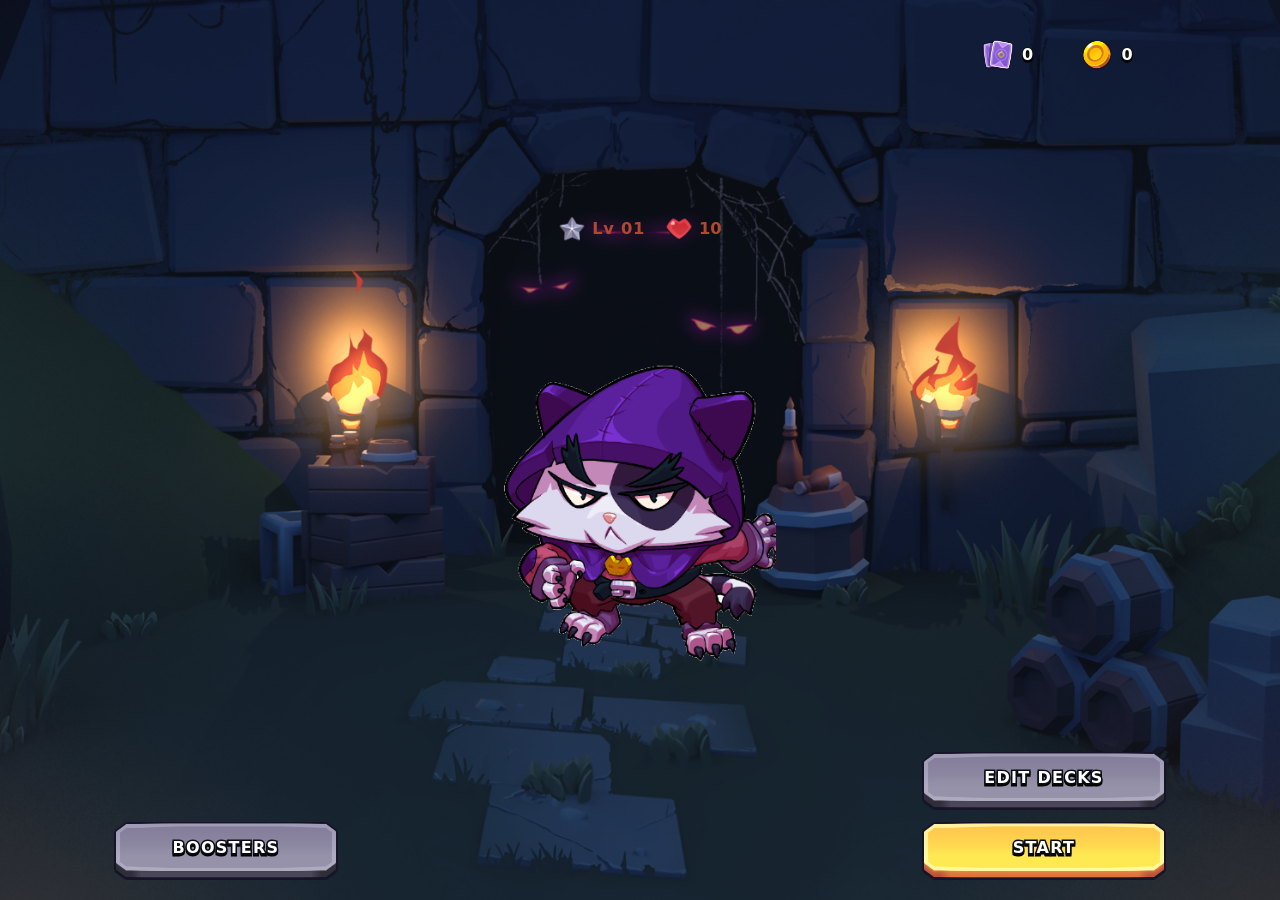
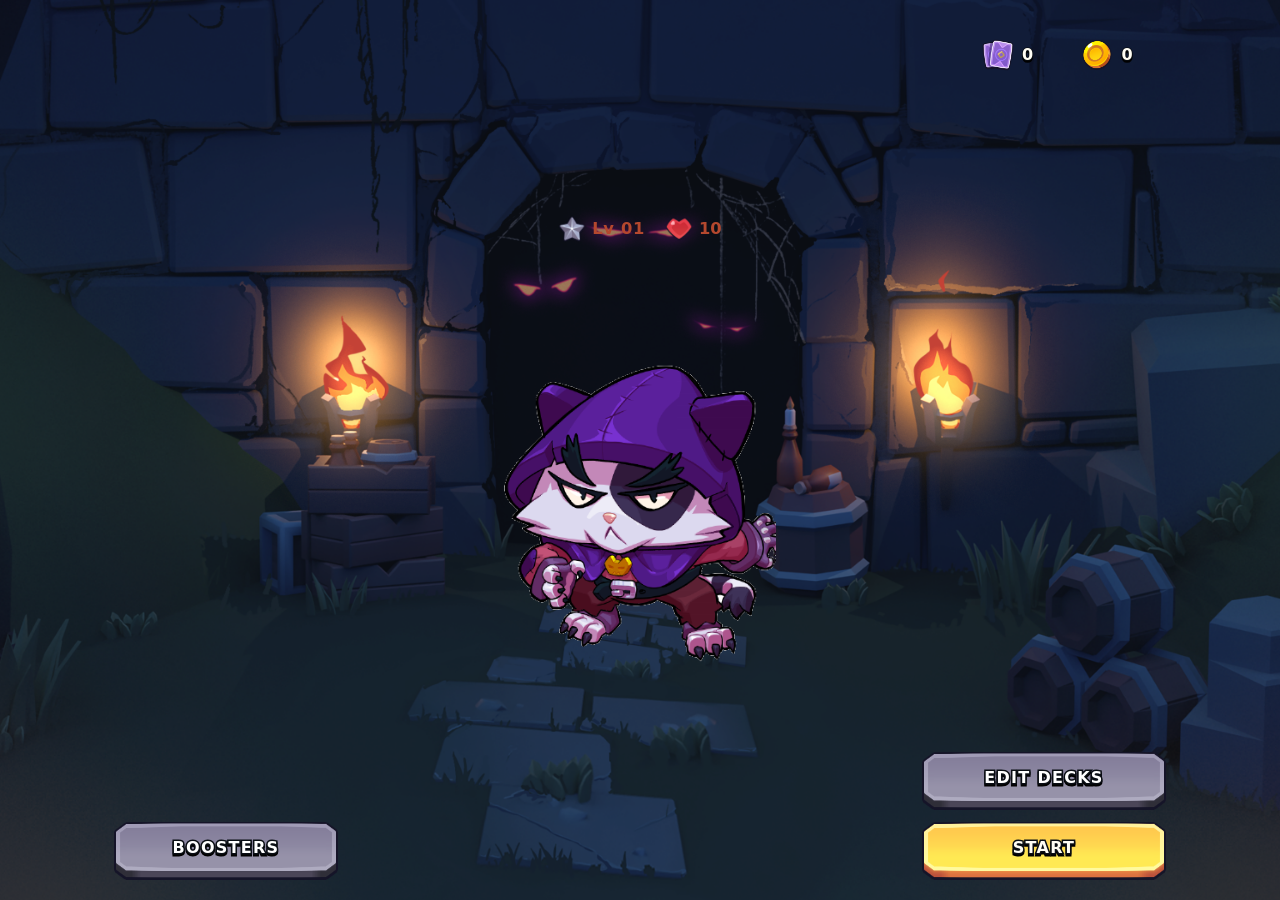
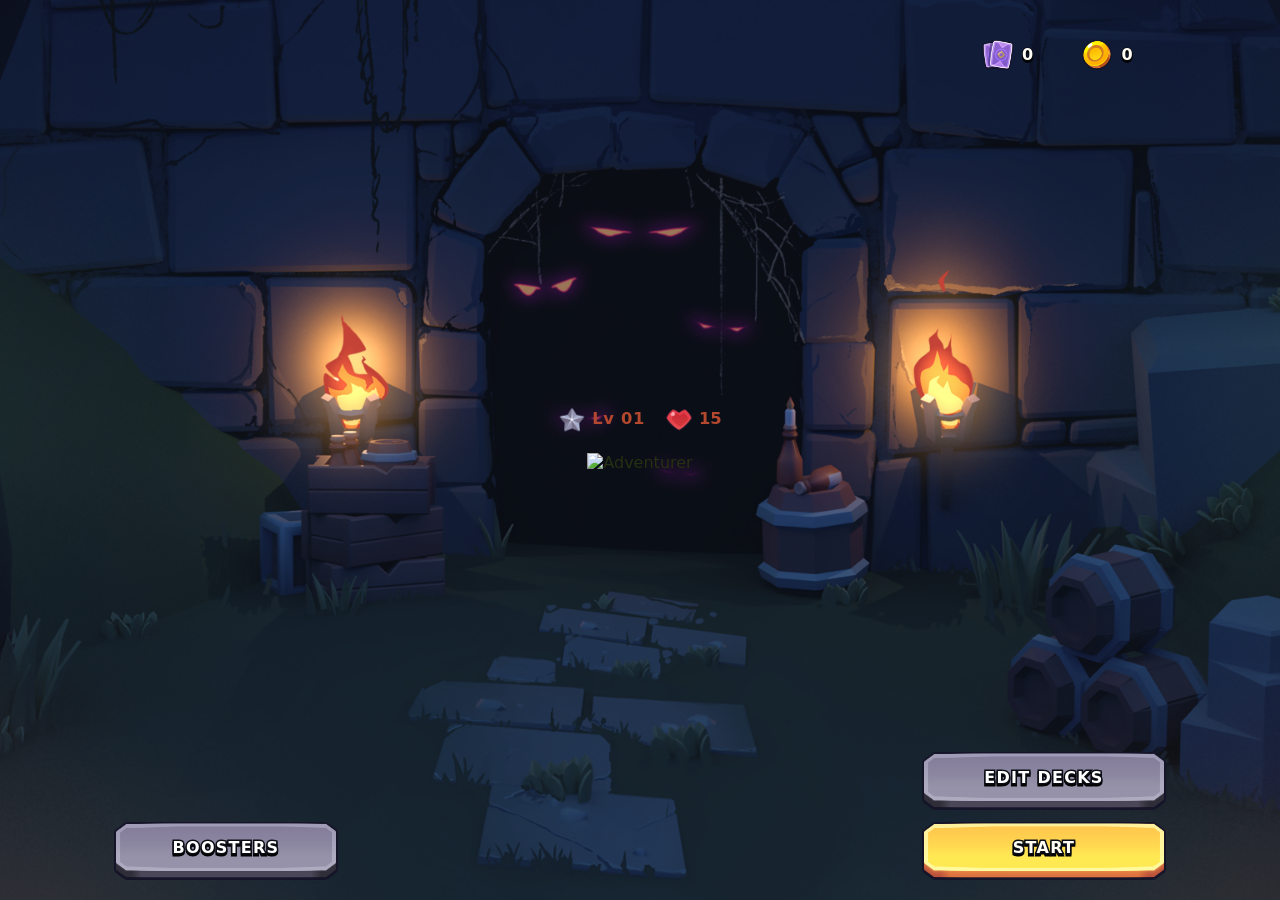
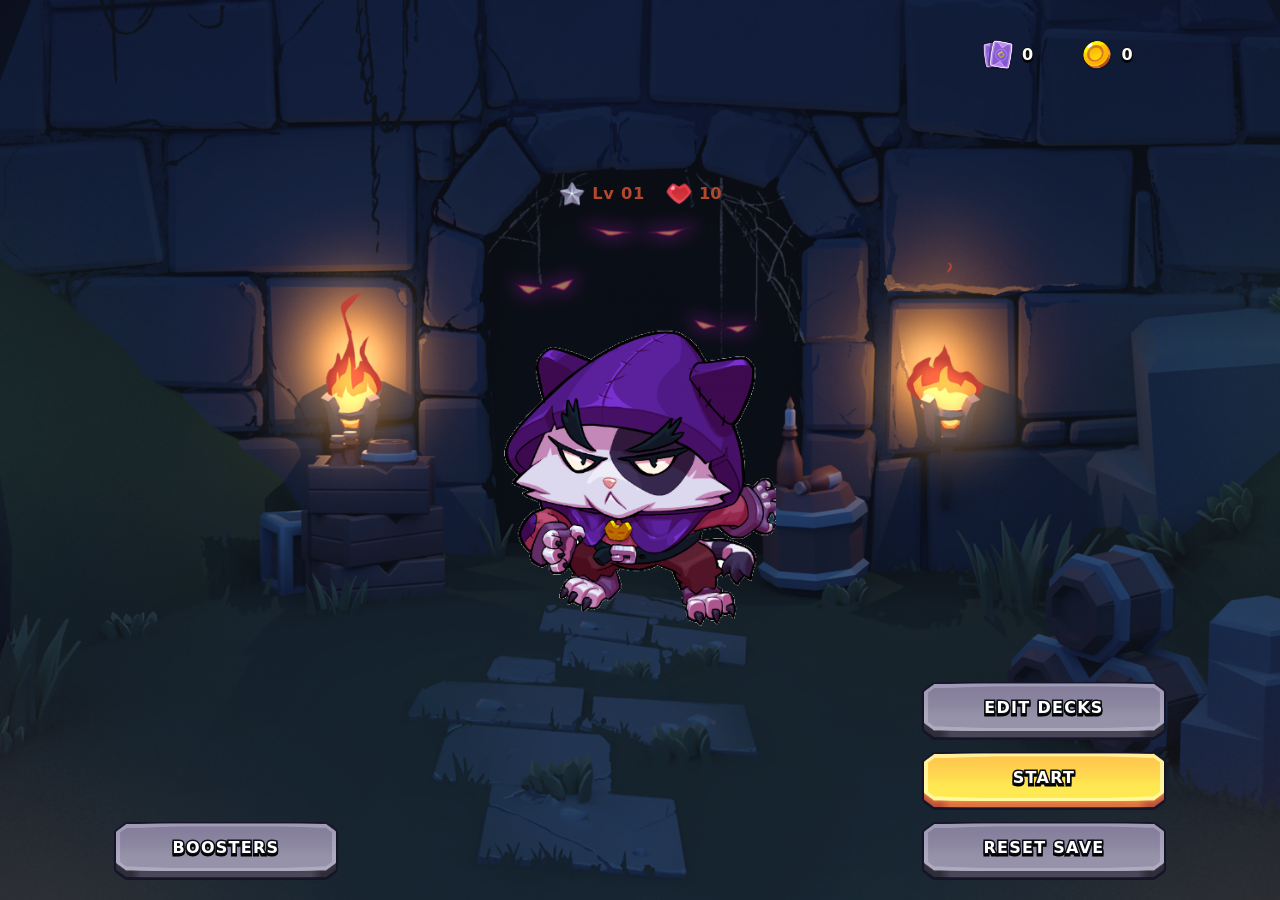
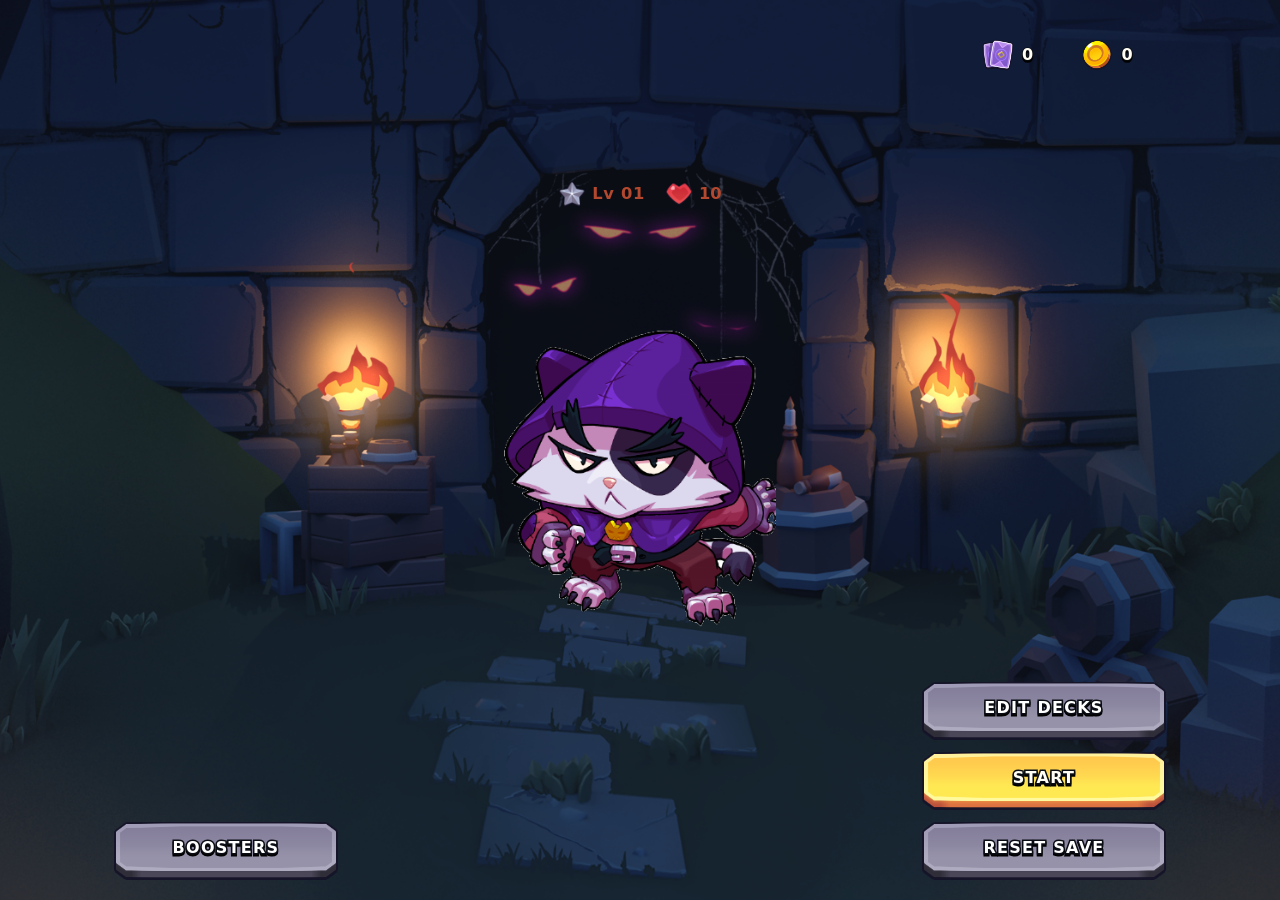
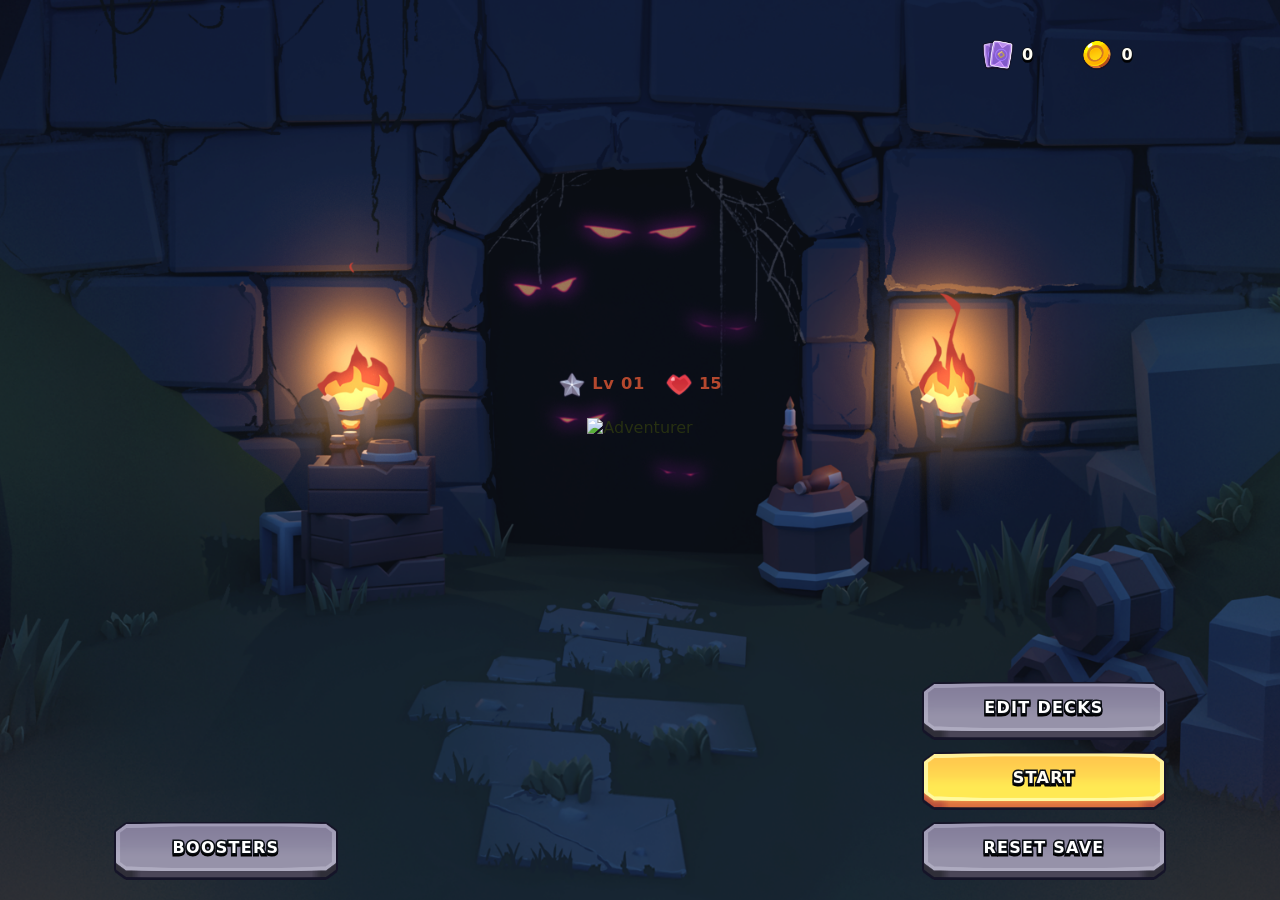
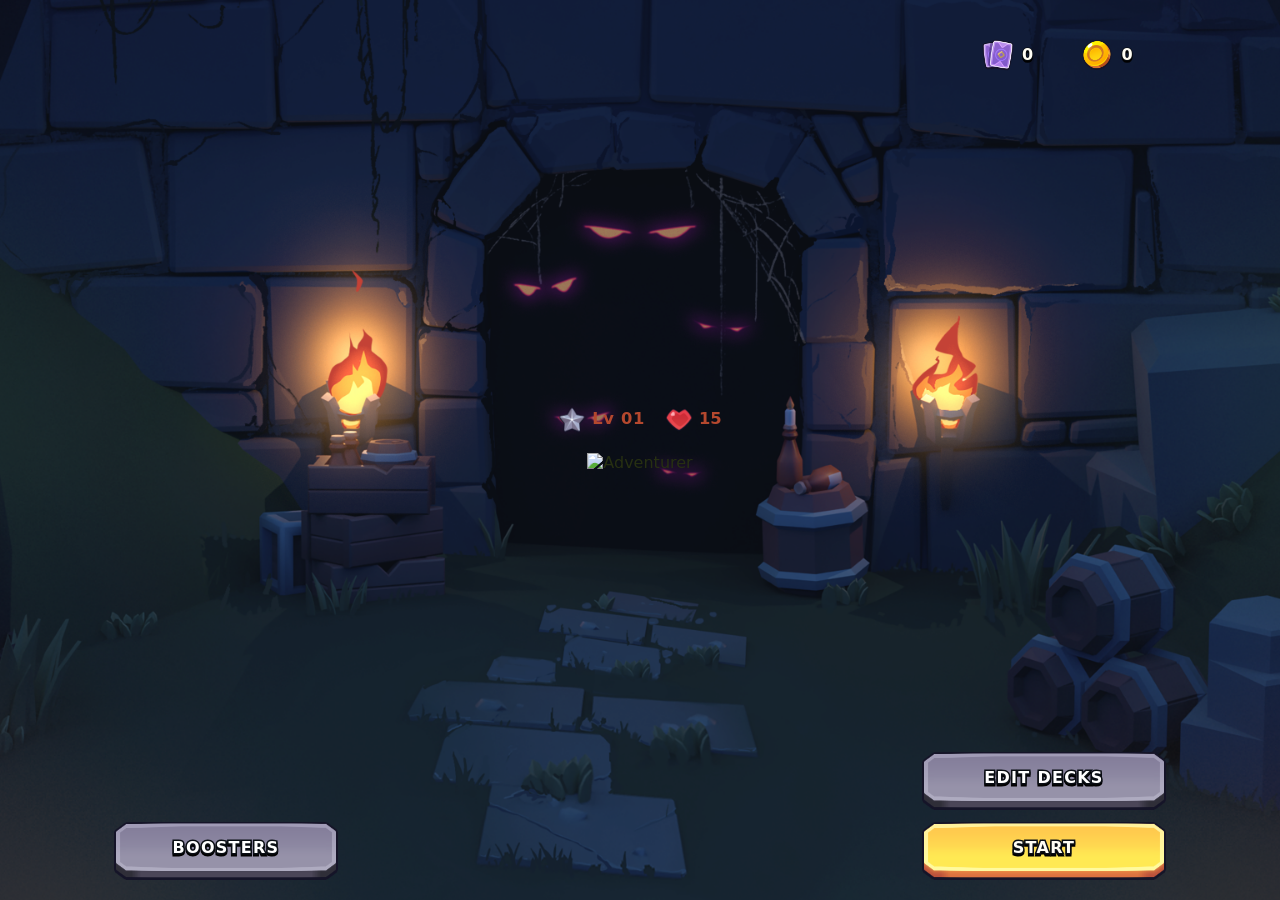
